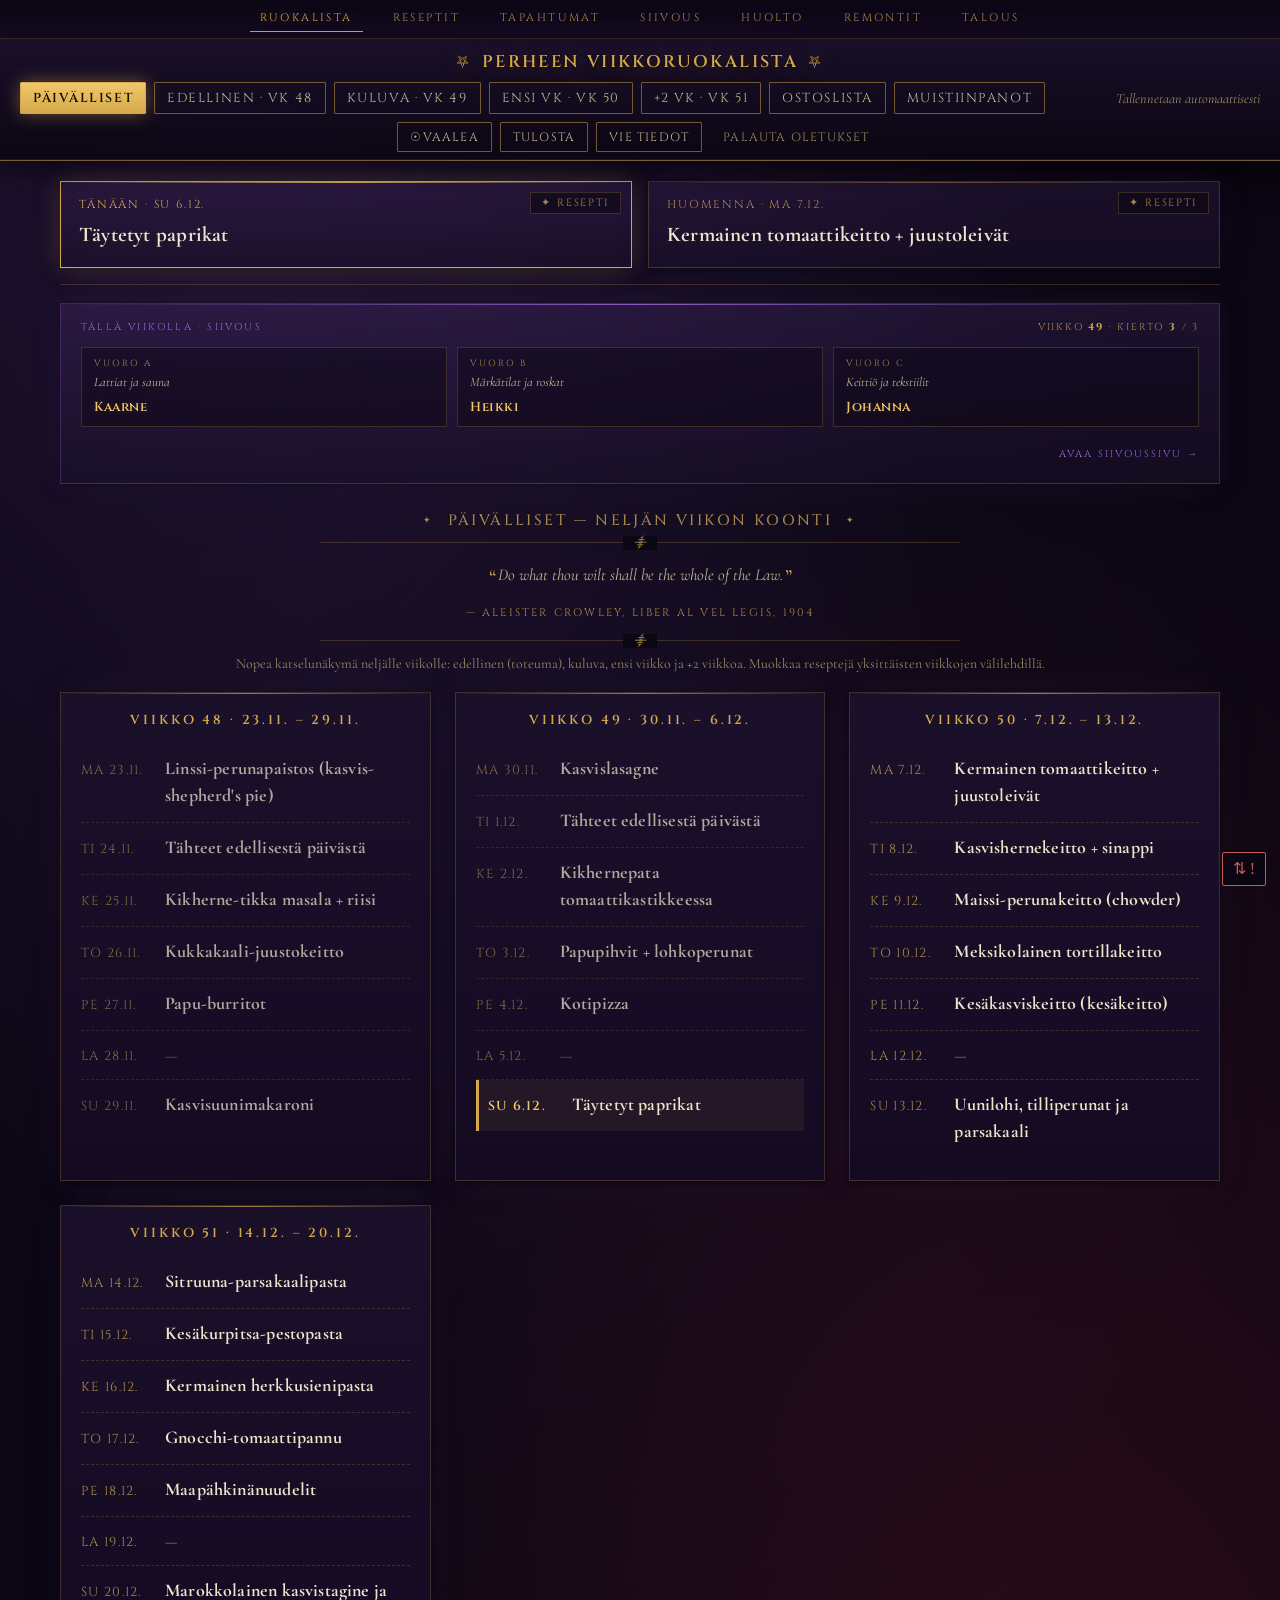
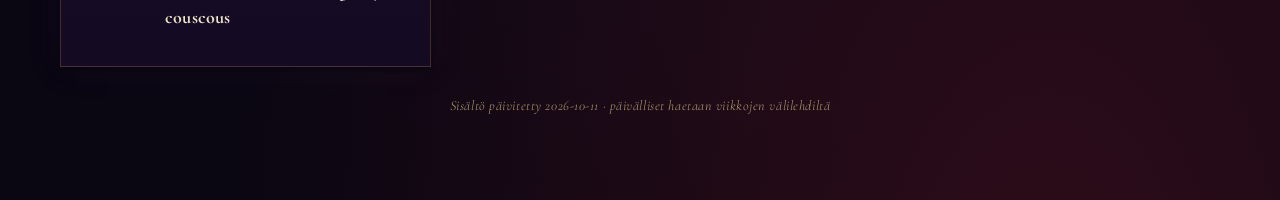
==== index.html @ 58e24988 "Auto-update: 2026-10-11 (tapahtumat, päiväkoti, vk3-ehdotukset)" ====
<!DOCTYPE html>
<html lang="fi">
<head>
<meta charset="UTF-8">
<meta name="viewport" content="width=device-width, initial-scale=1.0">
<meta name="julkaistu" content="2026-10-11">
<meta name="robots" content="noindex, nofollow">
<meta http-equiv="Cache-Control" content="no-cache, no-store, must-revalidate">
<meta http-equiv="Pragma" content="no-cache">
<meta http-equiv="Expires" content="0">
<title>Perheen viikkoruokalista</title>
<link rel="preconnect" href="https://fonts.googleapis.com">
<link rel="preconnect" href="https://fonts.gstatic.com" crossorigin>
<link href="https://fonts.googleapis.com/css2?family=Cinzel:wght@400;500;600;700&family=Cormorant+Garamond:ital,wght@0,400;0,500;0,600;1,400;1,500&display=swap" rel="stylesheet">
<script src="sync.js"></script>
<style>
  :root {
    --bg: #0a0612;
    --bg-2: #140a22;
    --surface: #1a102a;
    --surface-2: #22143a;
    --ink: #ede4cc;
    --ink-dim: #b8a885;
    --muted: #7a6a4a;
    --gold: #d4a94a;
    --gold-bright: #f0c76a;
    --gold-dim: #8a6f30;
    --blood: #8b1e2b;
    --blood-soft: rgba(139, 30, 43, 0.15);
    --purple: #4a2b6e;
    --purple-soft: rgba(74, 43, 110, 0.22);
    --border: rgba(212, 169, 74, 0.22);
    --border-strong: rgba(212, 169, 74, 0.5);
    --shadow: 0 2px 10px rgba(0,0,0,0.6), 0 0 30px rgba(74, 43, 110, 0.18);
    /* Body-taustan radiaaligradientit muuttujina jotta light-teema voi
       korvata ne sopivalla pergamentillaan ilman koko html/body -säännön
       päällekirjoitusta. */
    --bg-glow-1: rgba(74, 43, 110, 0.4);
    --bg-glow-2: rgba(139, 30, 43, 0.28);
    --bg-glow-3: rgba(26, 16, 42, 0.4);
    --nav-bg: linear-gradient(180deg, rgba(10,6,18,0.98), rgba(20,10,34,0.95));
  }
  /* ====== VAALEA TEEMA ("pergamentti") =====================
     Uskollinen nykyiselle tyylille — Cinzel/Cormorant, kultakirjaimet,
     burgundinpunainen, mutta paperilla lukijan silmää säästäen. */
  :root[data-theme="light"] {
    --bg: #efe4c4;
    --bg-2: #e3d6b2;
    --surface: #f5ebd0;
    --surface-2: #e8dcb8;
    --ink: #2a1f10;
    --ink-dim: #5a4625;
    --muted: #8a7855;
    --gold: #8d6b00;
    --gold-bright: #b8901c;
    --gold-dim: #c9b078;
    --blood: #6b1820;
    --blood-soft: rgba(107, 24, 32, 0.10);
    --purple: #4a2b6e;
    --purple-soft: rgba(74, 43, 110, 0.10);
    --border: rgba(141, 107, 0, 0.32);
    --border-strong: rgba(141, 107, 0, 0.55);
    --shadow: 0 2px 10px rgba(60, 40, 0, 0.12), 0 0 30px rgba(141, 107, 0, 0.06);
    --bg-glow-1: rgba(141, 107, 0, 0.10);
    --bg-glow-2: rgba(107, 24, 32, 0.07);
    --bg-glow-3: rgba(229, 220, 184, 0.50);
    --nav-bg: linear-gradient(180deg, rgba(253, 246, 220, 0.97), rgba(245, 235, 208, 0.95));
  }
  * { box-sizing: border-box; }
  html, body {
    margin: 0; padding: 0;
    background:
      radial-gradient(ellipse at 18% -10%, var(--bg-glow-1), transparent 55%),
      radial-gradient(ellipse at 82% 110%, var(--bg-glow-2), transparent 55%),
      radial-gradient(ellipse at 50% 50%, var(--bg-glow-3), transparent 70%),
      var(--bg);
    color: var(--ink);
    font-family: 'Cormorant Garamond', 'Garamond', 'Palatino Linotype', Palatino, Georgia, serif;
    font-size: 17px;
    line-height: 1.5;
    min-height: 100vh;
  }

  /* ========== Site-nav (sivujen välinen) ========== */
  
  
  
  
  

  header {
    background: linear-gradient(180deg, rgba(26,16,42,0.97), rgba(10,6,18,0.93));
    border-bottom: 1px solid var(--border-strong);
    padding: 24px 28px 20px;
    position: sticky; top: 42px; z-index: 10;
    box-shadow: 0 10px 28px rgba(0,0,0,0.55), inset 0 -1px 0 rgba(212,169,74,0.1);
  }
  header h1 {
    margin: 0 0 18px 0;
    font-family: 'Cinzel', 'Trajan Pro', Georgia, serif;
    font-size: 26px;
    font-weight: 600;
    letter-spacing: 0.18em;
    text-transform: uppercase;
    text-align: center;
    color: var(--gold);
    text-shadow: 0 0 22px rgba(212, 169, 74, 0.35), 0 0 2px rgba(0,0,0,0.6);
  }
  header h1 .sigil {
    color: var(--gold-dim);
    margin: 0 18px;
    font-size: 22px;
    display: inline-block;
    vertical-align: middle;
    font-weight: normal;
    animation: sigilPulse 4.5s ease-in-out infinite;
  }
  header h1 .sigil:last-child { animation-delay: 2.2s; }
  @keyframes sigilPulse{
    0%, 100% { text-shadow: 0 0 6px rgba(212, 169, 74, 0.25); color: var(--gold-dim); }
    50% { text-shadow: 0 0 22px rgba(212, 169, 74, 0.75), 0 0 4px rgba(240, 199, 106, 0.5); color: var(--gold); }
  }
  header::after {
    content: "✦ · ⸎ · ✦";
    display: block;
    text-align: center;
    color: var(--gold-dim);
    letter-spacing: 0.8em;
    font-size: 9px;
    margin-top: 12px;
    padding-top: 10px;
    border-top: 1px solid var(--border);
    opacity: 0.55;
  }
  .controls {
    display: flex; flex-wrap: wrap; gap: 8px;
    align-items: center; justify-content: center;
  }
  .controls .spacer { flex: 1; }
  .tab, .btn {
    appearance: none;
    border: 1px solid var(--border-strong);
    background: transparent;
    color: var(--ink-dim);
    padding: 9px 20px;
    border-radius: 1px;
    font-family: 'Cinzel', Georgia, serif;
    font-size: 11px;
    letter-spacing: 0.22em;
    text-transform: uppercase;
    cursor: pointer;
    transition: color 0.2s, border-color 0.2s, background 0.2s, box-shadow 0.2s;
  }
  .tab:hover, .btn:hover {
    color: var(--gold-bright);
    border-color: var(--gold);
    box-shadow: 0 0 14px rgba(212, 169, 74, 0.35);
  }
  .tab.active {
    background: linear-gradient(180deg, var(--gold-bright), var(--gold));
    color: #1a0f00;
    border-color: var(--gold);
    font-weight: 600;
    box-shadow: 0 0 18px rgba(212, 169, 74, 0.45);
  }
  .btn.ghost { border-color: transparent; color: var(--muted); }
  .btn.ghost:hover {
    color: #c78a90;
    border-color: var(--blood);
    box-shadow: 0 0 10px rgba(139, 30, 43, 0.4);
  }

  main { padding: 32px 28px 80px; max-width: 1200px; margin: 0 auto; }

  /* ========== Tänään / Huomenna -lohko ========== */
  .today-block {
    display: grid;
    grid-template-columns: 1fr 1fr;
    gap: 16px;
    margin: 0 0 26px;
    padding-bottom: 22px;
    border-bottom: 1px solid var(--border);
  }
  .today-entry {
    position: relative;
    background: linear-gradient(180deg, rgba(74,43,110,0.28), rgba(26,16,42,0.55));
    border: 1px solid var(--border);
    padding: 14px 18px 16px 18px;
    box-shadow: var(--shadow);
  }
  .today-entry::before {
    content: "";
    position: absolute; top: 0; left: 0; right: 0;
    height: 1px;
    background: linear-gradient(90deg, transparent, var(--gold-dim), transparent);
    opacity: 0.6;
  }
  .today-entry.now {
    border-color: var(--gold);
    box-shadow: 0 0 22px rgba(212,169,74,0.22), var(--shadow);
  }
  .today-entry.now::before {
    background: linear-gradient(90deg, transparent, var(--gold-bright), transparent);
    opacity: 0.9;
  }
  .today-entry .label {
    display: block;
    font-family: 'Cinzel', Georgia, serif;
    font-size: 10px;
    letter-spacing: 0.22em;
    text-transform: uppercase;
    color: var(--gold-dim);
    margin-bottom: 6px;
  }
  .today-entry.now .label { color: var(--gold); }
  .today-entry .dish {
    display: block;
    font-size: 19px;
    color: var(--ink);
    font-weight: 500;
    letter-spacing: 0.01em;
  }
  .today-entry .detail {
    display: block;
    font-size: 13.5px;
    color: var(--ink-dim);
    font-style: italic;
    line-height: 1.4;
    margin-top: 3px;
  }
  .today-entry .recipe-btn-top {
    position: absolute;
    top: 10px; right: 10px;
    background: rgba(10, 6, 18, 0.55);
    border: 1px solid var(--border);
    color: var(--gold-dim);
    padding: 1px 8px 2px;
    font-family: 'Cinzel', Georgia, serif;
    font-size: 9px;
    letter-spacing: 0.18em;
    text-transform: uppercase;
    cursor: pointer;
    transition: color 0.2s, border-color 0.2s, box-shadow 0.2s, background 0.2s;
  }
  .today-entry .recipe-btn-top:hover {
    color: var(--gold-bright);
    border-color: var(--gold);
    background: rgba(26, 16, 42, 0.95);
    box-shadow: 0 0 10px rgba(212, 169, 74, 0.4);
  }
  .today-entry.skipped .dish strong { text-decoration: line-through; color: var(--muted); font-style: italic; }
  .today-entry.empty .dish { color: var(--muted); font-style: italic; font-size: 15px; }
  section { display: none; }
  section.active { display: block; }
  section h2 {
    margin: 0 0 10px 0;
    font-family: 'Cinzel', Georgia, serif;
    font-size: 13px;
    letter-spacing: 0.22em;
    text-transform: uppercase;
    color: var(--gold-dim);
    font-weight: 500;
    text-align: center;
  }
  section h2::before, section h2::after {
    content: "✦";
    color: var(--gold-dim);
    margin: 0 14px;
    font-size: 9px;
    vertical-align: middle;
  }
  .status {
    font-family: 'Cormorant Garamond', serif;
    font-style: italic;
    font-size: 13px; color: var(--muted);
    margin-left: auto;
    min-width: 160px; text-align: right;
  }

  table.schedule {
    width: 100%;
    border-collapse: separate;
    border-spacing: 0;
    background: linear-gradient(180deg, var(--surface), var(--bg-2));
    border: 1px solid var(--border-strong);
    border-radius: 0;
    overflow: hidden;
    box-shadow: var(--shadow), inset 0 0 0 1px rgba(212, 169, 74, 0.06);
    margin-top: 0;
  }
  table.schedule th, table.schedule td {
    padding: 14px 16px;
    vertical-align: top;
    border-bottom: 1px solid var(--border);
    border-right: 1px solid var(--border);
    font-size: 14px;
  }
  table.schedule thead th {
    background: linear-gradient(180deg, rgba(74,43,110,0.45), rgba(34,20,58,0.35));
    text-align: center;
    font-family: 'Cinzel', Georgia, serif;
    font-weight: 600;
    color: var(--gold);
    font-size: 11px;
    letter-spacing: 0.2em;
    text-transform: uppercase;
    padding: 18px 12px;
  }
  table.schedule thead th .glyph {
    display: block;
    font-size: 20px;
    margin-bottom: 6px;
    color: var(--gold-bright);
    font-weight: normal;
    text-shadow: 0 0 10px rgba(212, 169, 74, 0.4);
  }
  table.schedule thead th .date {
    display: block;
    margin-top: 4px;
    font-family: 'Cormorant Garamond', Georgia, serif;
    font-size: 12px;
    letter-spacing: 0.05em;
    color: var(--gold-dim);
    font-weight: 400;
    font-style: italic;
    text-transform: none;
  }
  table.schedule tbody th {
    width: 150px;
    background: rgba(0,0,0,0.3);
    text-align: center;
    font-family: 'Cinzel', Georgia, serif;
    font-weight: 500;
    color: var(--gold-dim);
    font-size: 10px;
    letter-spacing: 0.22em;
    text-transform: uppercase;
  }
  table.schedule tbody th .glyph {
    display: block;
    font-size: 22px;
    margin-bottom: 6px;
    color: var(--gold);
    text-shadow: 0 0 12px rgba(212, 169, 74, 0.35);
  }
  table.schedule tr:last-child th,
  table.schedule tr:last-child td { border-bottom: none; }
  table.schedule th:last-child,
  table.schedule td:last-child { border-right: none; }

  tr.lunch td { background: rgba(212, 169, 74, 0.03); }
  tr.dinner td { background: var(--blood-soft); }
  tr.snack td { background: rgba(212, 169, 74, 0.06); }
  tr.evening td { background: var(--purple-soft); }

  /* ========== Today / past / skip -merkinnät ========== */
  table.schedule thead th.is-today {
    background: linear-gradient(180deg, rgba(212,169,74,0.32), rgba(212,169,74,0.10));
    box-shadow: inset 0 -2px 0 var(--gold);
  }
  table.schedule thead th.is-today .date {
    color: var(--gold-bright);
    font-weight: 600;
    font-style: normal;
  }
  table.schedule thead th.is-today .glyph { text-shadow: 0 0 16px rgba(212,169,74,0.7); }
  table.schedule tbody td.is-today {
    background: rgba(212, 169, 74, 0.10);
    box-shadow: inset 0 0 0 1px rgba(212, 169, 74, 0.42);
  }
  table.schedule tbody tr.dinner td.is-today { background: rgba(212, 169, 74, 0.17); }
  table.schedule thead th.is-past { opacity: 0.42; }
  table.schedule tbody td.is-past { opacity: 0.48; }
  table.schedule tbody td.is-past .cell strong { color: var(--gold-dim); }
  table.schedule tbody td.skipped .cell strong { text-decoration: line-through; color: var(--muted); font-style: italic; }
  table.schedule tbody td.skipped::before {
    content: attr(data-skip-label);
    position: absolute; top: 6px; left: 8px;
    font-family: 'Cinzel', Georgia, serif;
    font-size: 8px; letter-spacing: 0.18em; text-transform: uppercase;
    color: #d37280;
    background: rgba(10, 6, 18, 0.85);
    padding: 1px 7px 2px;
    border: 1px solid var(--blood);
    z-index: 2;
  }
  table.schedule tbody tr.dinner td,
  table.schedule tbody tr.snack td,
  table.schedule tbody tr.evening td { position: relative; }

  .cell {
    outline: none;
    min-height: 72px;
    border-radius: 1px;
    padding: 8px 10px;
    margin: -8px -10px;
    cursor: text;
    white-space: pre-wrap;
    color: var(--ink);
    font-family: 'Cormorant Garamond', Georgia, serif;
    font-size: 15px;
    transition: box-shadow 0.2s, background 0.2s;
  }
  .cell:hover { background: rgba(212, 169, 74, 0.04); }
  .cell:focus {
    background: rgba(0,0,0,0.35);
    box-shadow: 0 0 0 1px var(--gold), 0 0 14px rgba(212, 169, 74, 0.25);
  }
  .cell strong {
    display: block;
    font-family: 'Cinzel', Georgia, serif;
    font-size: 12px;
    letter-spacing: 0.1em;
    color: var(--gold-bright);
    font-weight: 600;
    margin-bottom: 5px;
    text-transform: uppercase;
    /* Reservoi tila oikeasta yläkulmasta absoluuttiselle .recipe-btn -napille,
       jotta otsikko ei jää sen alle myös pitkillä reseptien nimillä */
    padding-right: 78px;
  }
  .cell span.detail {
    font-size: 14px;
    color: var(--ink-dim);
    font-style: italic;
    line-height: 1.45;
  }

  /* Päivälliset-näkymä (koonti) */
  .dinner-weeks {
    display: grid;
    grid-template-columns: repeat(auto-fit, minmax(300px, 1fr));
    gap: 24px;
    margin-top: 18px;
  }
  .dinner-week {
    background: linear-gradient(180deg, var(--surface), var(--bg-2));
    border: 1px solid var(--border);
    padding: 18px 20px 22px;
    box-shadow: var(--shadow);
    position: relative;
  }
  .dinner-week::before {
    content: "";
    position: absolute;
    top: 0; left: 0; right: 0;
    height: 1px;
    background: linear-gradient(90deg, transparent, var(--gold), transparent);
    opacity: 0.7;
  }
  .dinner-week h3 {
    margin: 0 0 14px 0;
    font-family: 'Cinzel', Georgia, serif;
    font-size: 13px;
    color: var(--gold);
    text-transform: uppercase;
    letter-spacing: 0.22em;
    font-weight: 600;
    text-align: center;
  }
  .dinner-list { list-style: none; padding: 0; margin: 0; }
  .dinner-list li {
    display: grid;
    grid-template-columns: 74px 1fr;
    gap: 10px;
    padding: 11px 0;
    border-bottom: 1px dashed var(--border);
    align-items: baseline;
  }
  .dinner-list li:last-child { border-bottom: none; }
  .dinner-list .day {
    font-family: 'Cinzel', Georgia, serif;
    font-size: 12px;
    letter-spacing: 0.1em;
    color: var(--gold-dim);
    text-transform: uppercase;
    padding-top: 2px;
  }
  .dinner-list .dish strong {
    display: block;
    font-size: 17px;
    color: var(--ink);
    letter-spacing: 0.01em;
    margin-bottom: 2px;
  }
  .dinner-list .dish .detail {
    font-size: 13px;
    color: var(--ink-dim);
    font-style: italic;
    line-height: 1.4;
  }
  .dinner-list li.today { background: rgba(212, 169, 74, 0.08); border-left: 3px solid var(--gold); padding-left: 9px; }
  .dinner-list li.today .day { color: var(--gold-bright); font-weight: 600; }
  .dinner-list li.past { opacity: 0.5; }
  .dinner-list li.skipped .dish strong { text-decoration: line-through; color: var(--muted); }
  p.meta {
    text-align: center;
    color: var(--muted);
    font-size: 13px;
    font-style: italic;
    margin-top: 28px;
    letter-spacing: 0.04em;
  }

  /* Shopping list */
  .shopping-grid {
    display: grid;
    grid-template-columns: repeat(auto-fit, minmax(280px, 1fr));
    gap: 18px;
    margin-top: 20px;
  }
  .shop-card {
    background: linear-gradient(180deg, var(--surface), var(--bg-2));
    border: 1px solid var(--border);
    border-radius: 0;
    padding: 20px 22px;
    box-shadow: var(--shadow);
    position: relative;
  }
  .shop-card::before {
    content: "";
    position: absolute;
    top: 0; left: 0; right: 0;
    height: 1px;
    background: linear-gradient(90deg, transparent, var(--gold), transparent);
    opacity: 0.7;
  }
  .shop-card h3 {
    margin: 0 0 12px 0;
    font-family: 'Cinzel', Georgia, serif;
    font-size: 12px;
    color: var(--gold);
    text-transform: uppercase;
    letter-spacing: 0.2em;
    font-weight: 600;
    text-align: center;
  }
  .shop-list { list-style: none; padding: 0; margin: 0; }
  .shop-list li {
    padding: 8px 0;
    border-bottom: 1px dashed var(--border);
    display: flex; align-items: center; gap: 10px;
    font-size: 15px;
    color: var(--ink);
  }
  .shop-list li:last-child { border-bottom: none; }
  .shop-list input[type="checkbox"] {
    width: 15px; height: 15px; flex-shrink: 0;
    accent-color: var(--gold);
    cursor: pointer;
  }
  .shop-list .item {
    flex: 1;
    outline: none;
    padding: 2px 4px;
    border-radius: 1px;
  }
  .shop-list .item:focus { background: rgba(212, 169, 74, 0.08); }
  .shop-list li.checked .item {
    text-decoration: line-through;
    color: var(--muted);
    font-style: italic;
  }
  .shop-list li.shop-auto {
    border-left: 2px solid rgba(212, 169, 74, 0.42);
    padding-left: 8px;
    flex-wrap: wrap;
  }
  .shop-list li.shop-auto .item::before {
    content: "✦ ";
    color: var(--gold);
    font-weight: 600;
    letter-spacing: 0;
  }
  .shop-list li.shop-auto .source {
    flex-basis: 100%;
    margin: -2px 0 2px 33px;
    color: var(--gold-dim);
    font-family: 'Cormorant Garamond', Georgia, serif;
    font-size: 12px;
    font-style: italic;
    letter-spacing: 0.02em;
    line-height: 1.35;
    opacity: 0.85;
  }
  .shop-list li.shop-auto.checked .source {
    text-decoration: line-through;
    opacity: 0.55;
  }
  .shop-list .price-input {
    width: 50px;
    padding: 2px 4px;
    font-family: inherit;
    font-size: 12px;
    color: var(--ink-dim);
    background: rgba(10, 6, 18, 0.45);
    border: 1px solid var(--border);
    text-align: right;
    border-radius: 1px;
    flex-shrink: 0;
  }
  .shop-list .price-input::-webkit-outer-spin-button,
  .shop-list .price-input::-webkit-inner-spin-button {
    -webkit-appearance: none; margin: 0;
  }
  .shop-list .price-input { -moz-appearance: textfield; }
  .shop-list .price-input:focus {
    outline: none;
    border-color: var(--gold);
    color: var(--gold-bright);
    background: rgba(26, 16, 42, 0.7);
  }
  .shop-list li.checked .price-input {
    color: var(--muted);
    text-decoration: line-through;
  }
  .shop-list .price-unit {
    font-size: 11px;
    color: var(--muted);
    margin-left: -4px;
    flex-shrink: 0;
  }

  /* Kategorian hinta-arvio otsikossa */
  .shop-card h3 .cat-subtotal {
    display: inline-block;
    margin-left: 10px;
    font-size: 10px;
    color: var(--gold-dim);
    letter-spacing: 0.08em;
    text-transform: none;
    vertical-align: middle;
  }
  /* Kategorian opetus -valitsin */
  .shop-list .cat-select {
    width: 26px;
    max-width: 26px;
    padding: 2px 0;
    font-size: 13px;
    color: transparent;            /* collapsed: vain nuoli näkyy */
    background: rgba(10, 6, 18, 0.45);
    border: 1px solid var(--border);
    border-radius: 1px;
    flex-shrink: 0;
    cursor: pointer;
    appearance: auto;              /* natiivi pudotusnuoli kertoo toiminnon */
    text-align: center;
    text-align-last: center;
  }
  .shop-list .cat-select:hover, .shop-list .cat-select:focus {
    width: auto;
    max-width: 200px;
    color: var(--ink);
    border-color: var(--gold);
    outline: none;
  }
  .shop-list .cat-select option {
    background: #1a102a;
    color: #e8e0d0;
  }
  /* Inventaariomerkki: tuotetta on jo kaapissa/pakastimessa */
  .inv-badge {
    margin-left: 6px;
    font-size: 12px;
    cursor: help;
    opacity: 0.85;
  }
  /* Vakio-ostokset-kortti */
  .staples-card {
    border-style: dashed;
    opacity: 0.96;
  }
  .staples-hint {
    font-size: 11px;
    color: var(--muted);
    font-style: italic;
    margin: -4px 0 10px;
  }
  body.cashier-mode .staples-card { display: none; }

  /* ========== Budjetti-yhteenveto ========== */
  .budget-summary {
    background: linear-gradient(180deg, rgba(74,43,110,0.22), rgba(26,16,42,0.5));
    border: 1px solid var(--border-strong);
    padding: 14px 18px;
    margin-bottom: 18px;
    box-shadow: var(--shadow);
  }
  .budget-summary .totals {
    display: flex;
    flex-wrap: wrap;
    gap: 16px;
    align-items: baseline;
    font-family: 'Cinzel', Georgia, serif;
    font-size: 12px;
    letter-spacing: 0.18em;
    text-transform: uppercase;
    color: var(--gold-dim);
  }
  .budget-summary .total-amount {
    font-size: 18px;
    color: var(--gold-bright);
    letter-spacing: 0.05em;
    font-weight: 600;
    text-shadow: 0 0 12px rgba(212, 169, 74, 0.35);
  }
  .budget-summary .total-amount.over {
    color: #d37280;
    text-shadow: 0 0 12px rgba(139, 30, 43, 0.5);
  }
  .budget-summary .breakdown {
    font-size: 11px;
    color: var(--ink-dim);
    font-style: italic;
    letter-spacing: 0;
    text-transform: none;
    font-family: 'Cormorant Garamond', Georgia, serif;
  }
  .budget-summary .budget-input {
    width: 60px;
    padding: 2px 6px;
    font-family: inherit;
    font-size: 13px;
    color: var(--gold);
    background: rgba(10, 6, 18, 0.5);
    border: 1px solid var(--border);
    text-align: right;
    border-radius: 1px;
  }
  .budget-summary .budget-input:focus {
    outline: none;
    border-color: var(--gold);
    color: var(--gold-bright);
  }
  .budget-bar {
    margin-top: 12px;
    height: 8px;
    background: rgba(10, 6, 18, 0.6);
    border: 1px solid var(--border);
    overflow: hidden;
    position: relative;
  }
  .budget-bar .fill {
    height: 100%;
    background: linear-gradient(90deg, var(--gold-dim), var(--gold), var(--gold-bright));
    transition: width 0.3s ease;
  }
  .budget-bar .fill.over {
    background: linear-gradient(90deg, var(--gold), var(--blood));
  }
  .week-budget-grid {
    display: grid;
    grid-template-columns: repeat(auto-fit, minmax(200px, 1fr));
    gap: 14px;
    margin-top: 10px;
  }
  .week-budget-grid .week-budget {
    padding: 8px 12px;
    background: rgba(10, 6, 18, 0.35);
    border: 1px solid var(--border);
    font-family: 'Cinzel', Georgia, serif;
    font-size: 11px;
    letter-spacing: 0.16em;
    text-transform: uppercase;
    color: var(--gold-dim);
    display: flex;
    justify-content: space-between;
    align-items: baseline;
  }
  .week-budget .amount {
    font-family: 'Cormorant Garamond', Georgia, serif;
    font-size: 14px;
    color: var(--gold);
    letter-spacing: 0.02em;
    text-transform: none;
    font-weight: 500;
  }
  .week-budget .amount.over { color: #d37280; }

  /* ========== Kassakäyntimoodi ========== */
  /* Pelkistetty näkymä kassajonossa: vain rastittamattomat, isot rastinapit, ei muokkausnappeja. */
  body.cashier-mode header,
  body.cashier-mode .controls,
  body.cashier-mode #shopWeekTabs,
  body.cashier-mode .shop-actions,
  body.cashier-mode .today-block,
  body.cashier-mode #shopping > .epigraph,
  body.cashier-mode #shopping > .hint,
  body.cashier-mode #shopping > h2,
  body.cashier-mode .shop-card .add-row,
  body.cashier-mode .shop-list .price-input,
  body.cashier-mode .shop-list .price-unit,
  body.cashier-mode .shop-list .skaupat-link,
  body.cashier-mode .shop-list li button.btn.ghost,
  body.cashier-mode #budgetSummary {
    display: none !important;
  }
  /* Piilota rastitut rivit kassakäynnissä */
  body.cashier-mode .shop-list li.checked {
    display: none;
  }
  /* Piilota kaikki muut sectionit (Päivälliset, Viikko 1/2/3, Muistiinpanot) */
  body.cashier-mode main > section:not(#shopping) {
    display: none !important;
  }
  /* Piilota site-nav (taulupalkki sivujen välillä) */
  body.cashier-mode nav.site-nav {
    display: none !important;
  }
  /* Pidä #shopping aina näkyvissä cashier-modessa */
  body.cashier-mode #shopping {
    display: block !important;
  }
  body.cashier-mode {
    background: var(--bg);
    padding-top: 0;
  }
  body.cashier-mode main {
    padding: 12px 14px 80px;
    max-width: 100%;
  }
  body.cashier-mode .cashier-header {
    display: flex !important;
    justify-content: space-between;
    align-items: center;
    background: linear-gradient(180deg, rgba(74,43,110,0.5), rgba(26,16,42,0.85));
    border-bottom: 2px solid var(--gold);
    padding: 14px 18px;
    margin: -12px -14px 16px;
    position: sticky;
    top: 0;
    z-index: 10;
    box-shadow: 0 4px 16px rgba(0,0,0,0.5);
  }
  .cashier-header { display: none; }
  .cashier-header .title {
    font-family: 'Cinzel', Georgia, serif;
    font-size: 14px;
    letter-spacing: 0.18em;
    text-transform: uppercase;
    color: var(--gold);
  }
  .cashier-header .remaining {
    font-family: 'Cormorant Garamond', Georgia, serif;
    font-size: 22px;
    color: var(--gold-bright);
    font-weight: 600;
    margin-left: 8px;
  }
  .cashier-header .exit-btn {
    background: rgba(139,30,43,0.25);
    border: 1px solid var(--blood);
    color: var(--ink);
    padding: 8px 14px;
    font-family: 'Cinzel', Georgia, serif;
    font-size: 11px;
    letter-spacing: 0.18em;
    text-transform: uppercase;
    cursor: pointer;
    border-radius: 1px;
  }
  body.cashier-mode .shopping-grid {
    grid-template-columns: 1fr !important;
    gap: 16px;
  }
  body.cashier-mode .shop-card {
    padding: 14px 12px;
  }
  body.cashier-mode .shop-card h3 {
    font-size: 13px;
  }
  body.cashier-mode .shop-list li {
    padding: 14px 8px;
    border-bottom: 1px solid var(--border);
    gap: 14px;
    font-size: 19px;
  }
  body.cashier-mode .shop-list .item {
    font-size: 19px;
    line-height: 1.3;
  }
  body.cashier-mode .shop-list input[type="checkbox"] {
    width: 28px;
    height: 28px;
    cursor: pointer;
    accent-color: var(--gold);
    flex-shrink: 0;
  }
  body.cashier-mode .shop-list li.shop-auto .item::before {
    content: ""; /* piilota ✦ kassakäynnissä */
  }
  body.cashier-mode .shop-list li.shop-auto .source {
    display: none;
  }
  /* Tyhjä kortti-osio: piilota kun mitään ei näytettävää */
  body.cashier-mode .shop-card:has(.shop-list li:not([style*="display: none"]):not([style*="display:none"])) {
    /* selaimet jotka ei tue :has() jättävät kortin näkyviin, ei haittaa */
  }

  .shop-list .skaupat-link {
    display: inline-flex;
    align-items: center;
    justify-content: center;
    min-width: 22px;
    padding: 2px 7px;
    font-family: 'Cinzel', Georgia, serif;
    font-size: 10px;
    letter-spacing: 0.1em;
    text-decoration: none;
    color: var(--gold-dim);
    background: rgba(10, 6, 18, 0.35);
    border: 1px solid var(--border);
    border-radius: 1px;
    cursor: pointer;
    flex-shrink: 0;
    transition: color 0.2s, border-color 0.2s, box-shadow 0.2s, background 0.2s;
  }
  .shop-list .skaupat-link:hover,
  .shop-list .skaupat-link:focus-visible {
    color: var(--gold-bright);
    border-color: var(--gold);
    background: rgba(212, 169, 74, 0.12);
    box-shadow: 0 0 6px rgba(212, 169, 74, 0.32);
    outline: none;
  }
  .shop-actions {
    display: flex; gap: 12px; align-items: center;
    justify-content: center;
    flex-wrap: wrap;
    margin: 0 0 12px 0;
  }
  .shop-actions-hint {
    color: var(--muted);
    font-size: 12px;
    font-style: italic;
    max-width: 440px;
  }
  .add-row { display: flex; gap: 6px; margin-top: 12px; }
  .add-row input {
    flex: 1; padding: 7px 10px; font-size: 14px;
    background: rgba(0,0,0,0.35);
    color: var(--ink);
    border: 1px solid var(--border-strong);
    border-radius: 1px;
    font-family: 'Cormorant Garamond', Georgia, serif;
  }
  .add-row input::placeholder { color: var(--muted); font-style: italic; }
  .add-row input:focus {
    outline: none; border-color: var(--gold);
    box-shadow: 0 0 10px rgba(212, 169, 74, 0.25);
  }
  .add-row button {
    padding: 7px 14px;
    font-family: 'Cinzel', Georgia, serif;
    font-size: 10px; letter-spacing: 0.18em;
    text-transform: uppercase;
    border: 1px solid var(--gold);
    background: transparent; color: var(--gold);
    border-radius: 1px; cursor: pointer;
    transition: all 0.2s;
  }
  .add-row button:hover { background: var(--gold); color: var(--bg); }

  .hint {
    font-size: 13px; color: var(--muted);
    font-style: italic;
    margin: 8px 0 18px 0;
    text-align: center;
  }

  .subtabs {
    display: flex; gap: 4px; margin: 16px auto 18px;
    background: rgba(0,0,0,0.4);
    padding: 4px;
    border: 1px solid var(--border);
    border-radius: 1px;
    width: fit-content;
  }
  .subtab {
    appearance: none; border: none; background: transparent;
    padding: 7px 16px;
    font-family: 'Cinzel', Georgia, serif;
    font-size: 10px;
    letter-spacing: 0.22em;
    text-transform: uppercase;
    border-radius: 1px;
    cursor: pointer;
    color: var(--muted);
    transition: all 0.2s;
  }
  .subtab:hover { color: var(--gold-bright); }
  .subtab.active {
    background: linear-gradient(180deg, var(--gold-bright), var(--gold));
    color: #1a0f00;
    font-weight: 600;
  }
  .week-header {
    font-family: 'Cinzel', Georgia, serif;
    font-size: 10px; color: var(--gold-dim);
    text-transform: uppercase; letter-spacing: 0.22em;
    font-weight: 500; margin: 0 0 8px 0;
    text-align: center;
  }

  .epigraph {
    text-align: center;
    font-family: 'Cormorant Garamond', Georgia, serif;
    font-style: italic;
    font-size: 16.5px;
    color: var(--ink-dim);
    max-width: 640px;
    margin: 10px auto 26px;
    line-height: 1.65;
    padding: 16px 28px 18px;
    position: relative;
    border-top: 1px solid var(--border);
    border-bottom: 1px solid var(--border);
  }
  .epigraph::before, .epigraph::after {
    content: "⸎";
    position: absolute;
    color: var(--gold-dim);
    font-size: 14px;
    background: var(--bg);
    padding: 0 10px;
    line-height: 1;
  }
  .epigraph::before {
    top: -7px; left: 50%; transform: translateX(-50%);
  }
  .epigraph::after {
    bottom: -8px; left: 50%; transform: translateX(-50%);
  }
  .epigraph .text::before {
    content: "“";
    color: var(--gold);
    font-size: 22px;
    font-style: normal;
    margin-right: 2px;
    vertical-align: -4px;
  }
  .epigraph .text::after {
    content: "”";
    color: var(--gold);
    font-size: 22px;
    font-style: normal;
    margin-left: 2px;
    vertical-align: -4px;
  }
  .epigraph .attribution {
    display: block;
    margin-top: 8px;
    font-size: 10px;
    color: var(--gold-dim);
    font-style: normal;
    letter-spacing: 0.2em;
    font-family: 'Cinzel', Georgia, serif;
    text-transform: uppercase;
  }
  .epigraph .attribution::before { content: "— "; }

  .notes-wrap {
    background:
      repeating-linear-gradient(
        transparent, transparent 31px,
        rgba(138, 111, 48, 0.18) 31px, rgba(138, 111, 48, 0.18) 32px
      ),
      linear-gradient(180deg, #f3e7c4, #e8d7a6);
    border: 1px solid #8a6f30;
    border-radius: 0;
    padding: 30px 34px 24px;
    box-shadow:
      var(--shadow),
      inset 0 0 60px rgba(139, 111, 48, 0.22),
      inset 0 0 0 4px rgba(212, 169, 74, 0.2);
    max-width: 820px;
    margin: 20px auto 0;
    position: relative;
  }
  .notes-wrap::before {
    content: "☥";
    position: absolute; top: 6px; left: 50%;
    transform: translateX(-50%);
    color: #6d4a1a; font-size: 18px;
  }
  .notes-wrap textarea {
    width: 100%;
    min-height: 380px;
    border: none;
    background: transparent;
    padding: 12px 0 0;
    font-family: 'Cormorant Garamond', Georgia, serif;
    font-size: 17px;
    line-height: 2;
    color: #2d1a08;
    resize: vertical;
    outline: none;
  }
  .notes-wrap textarea::placeholder {
    color: #7a5820;
    font-style: italic;
  }

  @media (max-width: 1024px){
    header { padding: 14px 16px 12px; }
    header h1 {
      font-size: 17px;
      letter-spacing: 0.1em;
      margin-bottom: 12px;
    }
    header h1 .sigil { margin: 0 8px; font-size: 13px; }
    header::after { letter-spacing: 0.4em; font-size: 8px; margin-top: 8px; padding-top: 7px; }
    .controls { gap: 6px; }
    .tab, .btn {
      padding: 7px 11px;
      font-size: 10px;
      letter-spacing: 0.14em;
    }
    .status { display: none; }
    main { padding: 20px 14px 60px; }
    section h2 { font-size: 12px; }
    section h2::before, section h2::after { margin: 0 8px; }

    /* Stack schedule into meal-type cards with day labels */
    table.schedule {
      display: block;
      background: transparent;
      border: none;
      box-shadow: none;
      margin-top: 10px;
    }
    table.schedule thead { display: none; }
    table.schedule tbody { display: block; }
    table.schedule tr {
      display: block;
      margin-bottom: 16px;
      background: linear-gradient(180deg, var(--surface), var(--bg-2));
      border: 1px solid var(--border-strong);
      box-shadow: var(--shadow);
      position: relative;
    }
    table.schedule tr::before {
      content: "";
      position: absolute; top: 0; left: 0; right: 0;
      height: 1px;
      background: linear-gradient(90deg, transparent, var(--gold), transparent);
      opacity: 0.6;
    }
    table.schedule th, table.schedule td {
      display: block;
      border: none;
      border-bottom: 1px solid var(--border);
      width: auto;
      padding: 12px 16px;
    }
    table.schedule tbody th {
      width: auto;
      background: transparent;
      text-align: center;
      padding: 14px 12px 10px;
      font-size: 11px;
    }
    table.schedule tbody th .glyph {
      display: inline-block;
      font-size: 18px;
      margin: 0 8px 0 0;
      vertical-align: middle;
    }
    table.schedule tbody td {
      position: relative;
      padding: 12px 16px 14px 120px;
      min-height: 64px;
    }
    table.schedule tbody td::before {
      position: absolute;
      left: 14px; top: 14px;
      width: 100px;
      font-family: 'Cinzel', Georgia, serif;
      font-size: 10px;
      letter-spacing: 0.16em;
      text-transform: uppercase;
      color: var(--gold-dim);
    }
    table.schedule tbody tr td::before { content: attr(data-day-label); }
    table.schedule tbody tr td:last-child { border-bottom: none; }
    .cell { min-height: auto; margin: 0; padding: 2px 0; }
    .cell strong { font-size: 12px; }
    .cell span.detail { font-size: 14px; }

    .shopping-grid { gap: 14px; grid-template-columns: 1fr; }
    .shop-card { padding: 18px 16px; }
    .notes-wrap { padding: 24px 20px 20px; }
    .notes-wrap textarea { font-size: 16px; line-height: 1.9; }
    .subtabs { width: 100%; justify-content: center; }
    .subtab { padding: 7px 12px; font-size: 9px; }

    /* Tänään/Huomenna-lohko yhteen sarakkeeseen */
    .today-block { grid-template-columns: 1fr; gap: 10px; margin-bottom: 18px; padding-bottom: 16px; }
    .today-entry { padding: 12px 90px 14px 14px; }  /* oikeaan reunaan tilaa resepti-napille */
    .today-entry .dish { font-size: 17px; }
    .today-entry .detail { font-size: 12.5px; }
    .today-entry .recipe-btn-top { top: 8px; right: 8px; font-size: 8.5px; padding: 2px 7px; }
  }

  /* Mobiili-spesifiset säännöt: piilota pöytä ja näytä päiväkortit. Tämä lohko
     SAA olla erillään 1024-lohkosta, jotta tablet-koossa (721–1024) taulukko
     näkyy stack-näkymänä eikä piilotu. */
  @media (max-width: 720px){
    /* Piilota pöytä, näytä päiväkortit */
    table.schedule { display: none; }
    .day-cards { display: block; }
    .day-card {
      background: linear-gradient(180deg, var(--surface), var(--bg-2));
      border: 1px solid var(--border-strong);
      margin-bottom: 14px;
      padding: 12px 14px 10px;
      box-shadow: var(--shadow);
      position: relative;
    }
    .day-card::before {
      content: "";
      position: absolute; top: 0; left: 0; right: 0;
      height: 1px;
      background: linear-gradient(90deg, transparent, var(--gold), transparent);
      opacity: 0.55;
    }
    .day-card.is-today { border-color: var(--gold); box-shadow: 0 0 18px rgba(212,169,74,0.22), var(--shadow); }
    .day-card.is-today::before { opacity: 0.9; background: linear-gradient(90deg, transparent, var(--gold-bright), transparent); }
    .day-card.is-past { opacity: 0.55; }
    .day-card .hdr {
      display: flex; align-items: center; gap: 10px;
      padding-bottom: 8px;
      margin-bottom: 6px;
      border-bottom: 1px solid var(--border);
      font-family: 'Cinzel', Georgia, serif;
      font-size: 12px; letter-spacing: 0.2em;
      text-transform: uppercase;
      color: var(--gold-dim);
    }
    .day-card.is-today .hdr { color: var(--gold-bright); }
    .day-card .hdr .glyph { font-size: 17px; color: var(--gold); }
    .day-card .hdr .date {
      font-family: 'Cormorant Garamond', Georgia, serif;
      font-size: 12px;
      font-style: italic;
      color: var(--ink-dim);
      text-transform: none;
      letter-spacing: 0.05em;
      margin-left: auto;
      font-weight: 400;
    }
    .day-card .daycare-box {
      margin: 2px 0 6px;
      padding: 6px 8px 7px;
      border-left: 2px solid var(--gold-dim);
      background: rgba(212,169,74,0.06);
      border-radius: 3px;
      font-size: 12px;
      line-height: 1.35;
    }
    .day-card .daycare-box .dc-title {
      font-family: 'Cinzel', Georgia, serif;
      font-size: 9px; letter-spacing: 0.18em;
      color: var(--gold-dim); text-transform: uppercase;
      margin-bottom: 3px;
    }
    .day-card .daycare-box .dc-row { display: flex; gap: 6px; align-items: baseline; }
    .day-card .daycare-box .dc-label {
      flex: 0 0 auto; font-size: 10px; color: var(--gold-dim);
      text-transform: uppercase; letter-spacing: 0.08em;
      min-width: 50px;
    }
    .day-card .daycare-box .dc-text { color: var(--ink); }
    .day-card .meal {
      padding: 10px 0 9px;
      border-bottom: 1px dashed var(--border);
      position: relative;
    }
    .day-card .meal:last-child { border-bottom: none; }
    .day-card .meal .type {
      display: block;
      font-family: 'Cinzel', Georgia, serif;
      font-size: 9px; letter-spacing: 0.16em;
      color: var(--gold-dim); text-transform: uppercase;
      margin-bottom: 4px;
    }
    .day-card .meal .content {
      font-size: 14px; color: var(--ink);
      min-height: 22px;
    }
    .day-card .meal.dinner .content { padding-right: 76px; }  /* tilaa resepti/poikkeus-napille */
    .day-card .meal .content strong {
      display: block;
      color: var(--gold-bright);
      font-family: 'Cinzel', Georgia, serif;
      font-size: 12.5px;
      letter-spacing: 0.06em;
      margin-bottom: 2px;
    }
    .day-card .meal .content .detail {
      font-size: 13px;
      color: var(--ink-dim);
      font-style: italic;
      line-height: 1.4;
    }
    .day-card .meal.skipped .content strong { text-decoration: line-through; color: var(--muted); font-style: italic; }
    .day-card .meal .skip-tag {
      font-family: 'Cinzel', Georgia, serif;
      font-size: 8px;
      letter-spacing: 0.18em;
      text-transform: uppercase;
      color: #d37280;
      display: inline-block;
      padding: 2px 6px;
      border: 1px solid var(--blood);
      background: rgba(10,6,18,0.5);
      margin-top: 4px;
    }
    .day-card .meal .mobile-recipe-btn,
    .day-card .meal .mobile-skip-btn {
      appearance: none;
      background: transparent;
      border: 1px solid var(--border);
      color: var(--gold-dim);
      font-family: 'Cinzel', Georgia, serif;
      font-size: 9px; letter-spacing: 0.14em;
      text-transform: uppercase;
      padding: 3px 8px;
      cursor: pointer;
      white-space: nowrap;
    }
    .day-card .meal .mobile-skip-btn { padding: 3px 9px; font-size: 11px; letter-spacing: 0; }
    .day-card .meal .mobile-actions {
      position: absolute;
      top: 26px;  /* alle .type-labelin */
      right: 0;
      display: flex; flex-direction: column; gap: 4px;
      align-items: flex-end;
    }
  }

  /* ========== Recipe modal ========== */
  tr.dinner td { position: relative; }
  .recipe-btn {
    position: absolute;
    top: 6px; right: 6px;
    background: rgba(10, 6, 18, 0.55);
    border: 1px solid var(--border);
    color: var(--gold-dim);
    padding: 1px 8px 2px;
    font-family: 'Cinzel', Georgia, serif;
    font-size: 9px;
    letter-spacing: 0.18em;
    text-transform: uppercase;
    cursor: pointer;
    z-index: 2;
    transition: color 0.2s, border-color 0.2s, box-shadow 0.2s, background 0.2s;
  }
  .recipe-btn:hover, .recipe-btn:focus-visible {
    color: var(--gold-bright);
    border-color: var(--gold);
    background: rgba(26, 16, 42, 0.95);
    box-shadow: 0 0 10px rgba(212, 169, 74, 0.45);
    outline: none;
  }
  .recipe-btn .glyph {
    margin-right: 5px;
    font-size: 11px;
    color: var(--gold);
  }

  /* ========== Annoskoko-badge päivällisruuduissa ========== */
  .portion-badge {
    position: absolute;
    top: 6px; right: 6px;
    background: rgba(10, 6, 18, 0.55);
    border: 1px solid var(--border);
    color: var(--gold-dim);
    padding: 2px 6px 2px 7px;
    font-family: 'Cinzel', Georgia, serif;
    font-size: 10px;
    letter-spacing: 0.08em;
    line-height: 1.2;
    cursor: pointer;
    z-index: 2;
    display: inline-flex;
    align-items: center;
    gap: 4px;
    transition: color 0.2s, border-color 0.2s, box-shadow 0.2s, background 0.2s;
  }
  .portion-badge:hover, .portion-badge:focus-within {
    color: var(--gold-bright);
    border-color: var(--gold);
    box-shadow: 0 0 8px rgba(212, 169, 74, 0.35);
  }
  .portion-badge .glyph { font-size: 11px; line-height: 1; }
  .portion-badge input {
    width: 26px;
    background: transparent;
    border: none;
    outline: none;
    color: inherit;
    font-family: 'Cinzel', Georgia, serif;
    font-size: 11px;
    text-align: center;
    padding: 0;
    -moz-appearance: textfield;
  }
  .portion-badge input::-webkit-outer-spin-button,
  .portion-badge input::-webkit-inner-spin-button {
    -webkit-appearance: none;
    margin: 0;
  }
  .portion-badge.adjusted {
    color: var(--gold-bright);
    border-color: var(--gold);
    background: rgba(212, 169, 74, 0.14);
  }

  /* ========== Skip-menu (⋯) päivällisruuduissa ========== */
  .skip-btn {
    position: absolute;
    bottom: 6px; right: 6px;
    background: rgba(10, 6, 18, 0.55);
    border: 1px solid var(--border);
    color: var(--gold-dim);
    padding: 0 7px 2px;
    font-family: 'Cinzel', Georgia, serif;
    font-size: 13px;
    line-height: 1;
    letter-spacing: 0;
    cursor: pointer;
    z-index: 2;
    transition: color 0.2s, border-color 0.2s, box-shadow 0.2s;
  }
  .skip-btn:hover, .skip-btn:focus-visible {
    color: var(--gold-bright);
    border-color: var(--gold);
    box-shadow: 0 0 8px rgba(212, 169, 74, 0.35);
    outline: none;
  }
  .skip-popover {
    position: absolute;
    bottom: 32px; right: 6px;
    background: linear-gradient(180deg, var(--surface), var(--bg-2));
    border: 1px solid var(--border-strong);
    box-shadow: 0 8px 28px rgba(0,0,0,0.65);
    padding: 6px 0;
    z-index: 20;
    min-width: 160px;
    display: none;
  }
  .skip-popover.open { display: block; }
  .skip-popover button {
    display: block;
    width: 100%;
    appearance: none;
    background: transparent;
    border: none;
    color: var(--ink-dim);
    font-family: 'Cormorant Garamond', Georgia, serif;
    font-size: 14px;
    text-align: left;
    padding: 8px 14px;
    cursor: pointer;
    transition: background 0.15s, color 0.15s;
  }
  .skip-popover button:hover { background: rgba(212, 169, 74, 0.08); color: var(--gold-bright); }
  .skip-popover button.active { color: var(--gold); font-weight: 600; }
  .skip-popover .sep { height: 1px; background: var(--border); margin: 4px 0; }

  /* ========== Palautenapit reseptimodaalissa ========== */
  .feedback-row {
    margin-top: 20px;
    padding-top: 16px;
    border-top: 1px solid var(--border);
    text-align: center;
    font-family: 'Cinzel', Georgia, serif;
    font-size: 10px;
    letter-spacing: 0.2em;
    text-transform: uppercase;
    display: flex;
    align-items: center;
    justify-content: center;
    gap: 10px;
    flex-wrap: wrap;
  }
  .feedback-row .feedback-label { color: var(--gold-dim); }
  .fb-btn {
    appearance: none;
    background: transparent;
    border: 1px solid var(--border-strong);
    color: var(--ink-dim);
    padding: 5px 14px;
    font-family: inherit; font-size: inherit; letter-spacing: inherit;
    text-transform: inherit;
    cursor: pointer; transition: all .2s;
  }
  .fb-btn:hover { color: var(--gold-bright); border-color: var(--gold); }
  .fb-btn.active[data-arvio="hitti"] {
    background: linear-gradient(180deg, var(--gold-bright), var(--gold));
    color: #1a0f00; border-color: var(--gold);
    box-shadow: 0 0 12px rgba(212, 169, 74, 0.35);
  }
  .fb-btn.active[data-arvio="flop"] {
    background: var(--blood); color: var(--ink); border-color: var(--blood);
  }
  .fb-clear {
    margin-left: 6px;
    color: var(--muted);
    font-family: 'Cormorant Garamond', Georgia, serif;
    font-style: italic;
    font-size: 12px;
    text-transform: none;
    letter-spacing: 0.02em;
    background: transparent; border: none;
    cursor: pointer;
    padding: 4px 6px;
  }
  .fb-clear:hover { color: var(--ink-dim); }
  .fb-history {
    margin-top: 10px;
    font-family: 'Cormorant Garamond', Georgia, serif;
    font-style: italic;
    font-size: 13px;
    color: var(--muted);
    text-transform: none;
    letter-spacing: 0.01em;
  }
  .last-cooked {
    margin-top: 14px;
    padding: 6px 10px;
    border-left: 2px solid var(--gold-dim);
    background: rgba(212,169,74,0.05);
    font-family: 'Cormorant Garamond', Georgia, serif;
    font-size: 14px;
    color: var(--ink);
  }
  .last-cooked strong { color: var(--gold-bright); font-weight: 600; }
  .last-cooked.muted { color: var(--muted); font-style: italic; }

  /* ========== Mobiilin päiväkorttilistaus ========== */
  /* Piilotetaan desktop-näytöillä; mobiilissa @media max-width:720px näyttää ne */
  @media (min-width: 721px){
    .day-cards { display: none; }
  }

  /* ========== Desktopin luettavuus — kasvatettu fonttikoko ========== */
  @media (min-width: 721px){
    body { font-size: 18px; }
    main { padding: 36px 32px 96px; }
    table.schedule th, table.schedule td { padding: 16px 18px; font-size: 16px; }
    table.schedule thead th { font-size: 13px; padding: 20px 14px; }
    table.schedule thead th .glyph { font-size: 22px; }
    table.schedule thead th .date { font-size: 14px; }
    table.schedule tbody th { font-size: 12px; width: 170px; }
    table.schedule tbody th .glyph { font-size: 24px; }
    .cell { font-size: 17px; min-height: 84px; padding: 10px 12px; margin: -10px -12px; }
    .cell strong { font-size: 14px; margin-bottom: 7px; }
    .cell span.detail { font-size: 16px; line-height: 1.5; }
    .today-entry .label { font-size: 11px; }
    .today-entry .dish { font-size: 21px; }
    .today-entry .detail { font-size: 15px; }
    .today-entry .recipe-btn-top { font-size: 10px; padding: 3px 10px; }
    /* Reseptimodalin leipäteksti */
    .modal { font-size: 17px; }
    .modal ul.ingredients li { font-size: 15px; }
    /* Ostoslista ja päivällisten koonti */
    .dinner-list .dish strong { font-size: 15px; }
    .dinner-list .dish .detail { font-size: 14px; }
  }

  /* ========== Kompakti asettelu kannettaville (1025–1520 px) ==========
     Tyypillinen läppäri (1366/1440/1536 px, varsinkin Windowsin 125–150 %
     skaalauksella) putoaa tähän väliin: täysi 7 päivän taulukko näytetään,
     mutta ylätunniste ja taulukko tiivistetään, jotta sisällölle jää tilaa.
     Tämän lohkon on oltava "Desktopin luettavuus" -lohkon JÄLKEEN,
     jotta se yliajaa sen arvot tällä leveysvälillä. */
  @media (min-width: 1025px) and (max-width: 1520px){
    
    
    header { padding: 10px 20px 8px; top: 0; }
    header h1 { font-size: 17px; letter-spacing: 0.14em; margin-bottom: 8px; }
    header h1 .sigil { font-size: 14px; margin: 0 10px; }
    header::after { display: none; }
    .tab, .btn { padding: 6px 12px; font-size: 10px; letter-spacing: 0.16em; }
    .status { min-width: 0; font-size: 12px; }
    body { font-size: 17px; }
    main { padding: 20px 20px 70px; }
    table.schedule th, table.schedule td { padding: 10px 11px; font-size: 14px; }
    table.schedule thead th { font-size: 12px; padding: 12px 10px; }
    table.schedule thead th .glyph { font-size: 18px; }
    table.schedule tbody th { font-size: 11px; width: 120px; }
    table.schedule tbody th .glyph { font-size: 18px; }
    .cell { font-size: 15px; min-height: 64px; padding: 8px 10px; margin: -8px -10px; }
    .cell strong { font-size: 12.5px; margin-bottom: 5px; }
    .cell span.detail { font-size: 14px; }
    .today-block { margin-bottom: 18px; padding-bottom: 16px; }
    .today-entry .dish { font-size: 18px; }
  }

  /* Matalat näytöt: ylätunniste ei jää kiinni ruudun yläreunaan,
     jolloin vieritettäessä koko korkeus vapautuu sisällölle. */
  @media (max-height: 820px) and (min-width: 1025px){
    header { position: static; }
  }

  .modal-backdrop {
    position: fixed; inset: 0;
    background: rgba(4, 2, 10, 0.82);
    backdrop-filter: blur(3px);
    z-index: 100;
    display: none;
    align-items: flex-start;
    justify-content: center;
    overflow-y: auto;
    padding: 32px 16px;
    animation: fade 0.18s ease-out;
  }
  .modal-backdrop.open { display: flex; }
  @keyframes fade{ from { opacity: 0; } to { opacity: 1; } }

  .modal {
    background: linear-gradient(180deg, var(--surface), var(--bg-2));
    border: 1px solid var(--border-strong);
    box-shadow:
      0 10px 60px rgba(0,0,0,0.85),
      0 0 80px rgba(74, 43, 110, 0.35),
      inset 0 0 0 1px rgba(212, 169, 74, 0.08);
    max-width: 720px;
    width: 100%;
    padding: 28px 36px 32px;
    position: relative;
    color: var(--ink);
    font-family: 'Cormorant Garamond', Georgia, serif;
    font-size: 16px;
    line-height: 1.55;
    animation: rise 0.24s cubic-bezier(.2,.8,.2,1);
  }
  @keyframes rise{ from { transform: translateY(14px); opacity: 0; } to { transform: none; opacity: 1; } }
  .modal::before {
    content: "";
    position: absolute; top: 0; left: 0; right: 0;
    height: 1px;
    background: linear-gradient(90deg, transparent, var(--gold), transparent);
    opacity: 0.7;
  }
  .modal-close {
    position: absolute; top: 10px; right: 12px;
    background: transparent;
    border: 1px solid transparent;
    color: var(--gold-dim);
    font-size: 20px;
    line-height: 1;
    padding: 4px 10px;
    cursor: pointer;
    font-family: 'Cinzel', Georgia, serif;
  }
  .modal-close:hover { color: var(--gold-bright); border-color: var(--border); }

  .modal h2.title {
    font-family: 'Cinzel', Georgia, serif;
    font-size: 20px;
    font-weight: 600;
    color: var(--gold);
    text-transform: uppercase;
    letter-spacing: 0.16em;
    text-align: center;
    margin: 4px 0 4px;
    text-shadow: 0 0 20px rgba(212, 169, 74, 0.3);
  }
  .modal h2.title::before, .modal h2.title::after {
    content: "✦";
    color: var(--gold-dim);
    margin: 0 14px;
    font-size: 10px;
    vertical-align: middle;
  }
  .modal .meta {
    text-align: center;
    margin: 0 0 18px;
    font-family: 'Cinzel', Georgia, serif;
    font-size: 10px;
    letter-spacing: 0.22em;
    text-transform: uppercase;
    color: var(--gold-dim);
  }
  .modal .meta span { margin: 0 8px; }
  .modal .meta .sep { color: var(--muted); }
  .modal .tags {
    text-align: center;
    margin: 0 0 20px;
  }
  .modal .tag {
    display: inline-block;
    border: 1px solid var(--border);
    color: var(--ink-dim);
    font-family: 'Cormorant Garamond', Georgia, serif;
    font-size: 12px;
    font-style: italic;
    padding: 2px 10px;
    margin: 2px 3px;
    border-radius: 1px;
  }
  .modal h3 {
    font-family: 'Cinzel', Georgia, serif;
    font-size: 11px;
    color: var(--gold);
    text-transform: uppercase;
    letter-spacing: 0.22em;
    font-weight: 600;
    margin: 22px 0 10px;
    padding-bottom: 6px;
    border-bottom: 1px solid var(--border);
  }
  .modal h3::before { content: "✦ "; color: var(--gold-dim); font-size: 9px; }
  .modal ul.ingredients {
    list-style: none; padding: 0; margin: 0;
    display: grid;
    grid-template-columns: 1fr 1fr;
    gap: 6px 24px;
  }
  .modal ul.ingredients li {
    padding: 3px 0;
    border-bottom: 1px dashed var(--border);
    font-size: 15px;
  }
  .modal ul.ingredients li .qty {
    color: var(--gold-dim);
    font-family: 'Cinzel', Georgia, serif;
    font-size: 12px;
    letter-spacing: 0.05em;
    margin-right: 6px;
  }
  .modal ul.ingredients li .brand {
    display: block;
    font-style: italic;
    font-size: 12px;
    color: var(--muted);
    margin-left: 0;
  }
  .modal ol.steps {
    padding-left: 20px;
    margin: 8px 0 0;
  }
  .modal ol.steps li {
    padding: 6px 0 8px;
    margin-bottom: 4px;
    font-size: 16px;
    line-height: 1.55;
  }
  .modal .note {
    margin-top: 16px;
    padding: 12px 16px;
    background: var(--blood-soft);
    border-left: 2px solid var(--blood);
    font-style: italic;
    color: var(--ink-dim);
    font-size: 14px;
  }
  .modal .note::before {
    content: "⛧ ";
    color: var(--blood);
    font-style: normal;
    margin-right: 4px;
  }

  @media (max-width: 720px){
    .modal { padding: 22px 20px 26px; font-size: 15px; }
    .modal h2.title { font-size: 16px; letter-spacing: 0.1em; }
    .modal h2.title::before, .modal h2.title::after { margin: 0 8px; }
    .modal ul.ingredients { grid-template-columns: 1fr; gap: 0; }
    .modal-backdrop { padding: 14px 8px; }
    .recipe-btn { font-size: 9px; padding: 1px 7px; }
  }

  @media print{
    html, body { background: #fff !important; color: #111 !important; }
    header { position: static; border-bottom: 2px solid #000; box-shadow: none; background: #fff; }
    header h1 { color: #000; text-shadow: none; }
    .controls, .btn, .tab, .add-row, .hint, .subtabs, .status { display: none !important; }
    section { display: block !important; page-break-after: always; }
    section:last-child { page-break-after: auto; }
    table.schedule, .shop-card, .notes-wrap {
      background: #fff !important;
      color: #111 !important;
      box-shadow: none;
      border-color: #000;
    }
    .cell, .cell strong, .cell span.detail,
    .shop-list li, .shop-list .item,
    section h2, .shop-card h3,
    table.schedule thead th, table.schedule tbody th,
    table.schedule thead th .glyph, table.schedule tbody th .glyph { color: #111 !important; text-shadow: none !important; }
    tr.lunch td, tr.dinner td, tr.snack td, tr.evening td { background: #fafafa !important; }
    .notes-wrap textarea { color: #111 !important; }
  }

  /* ========== Siivous-widget etusivulla ========== */
  .cleaning-widget {
    background: linear-gradient(180deg, rgba(106,63,160,0.20), rgba(26,16,42,0.55));
    border: 1px solid rgba(106, 63, 160, 0.45);
    padding: 16px 20px 18px;
    margin: 0 0 26px;
    position: relative;
    box-shadow: 0 2px 10px rgba(0,0,0,0.5), 0 0 24px rgba(106, 63, 160, 0.18);
  }
  .cleaning-widget::before {
    content: "";
    position: absolute;
    top: 0; left: 0; right: 0;
    height: 1px;
    background: linear-gradient(90deg, transparent, #9866d6, transparent);
    opacity: 0.85;
  }
  .cleaning-widget .head {
    display: flex;
    justify-content: space-between;
    align-items: baseline;
    flex-wrap: wrap;
    gap: 8px;
    margin-bottom: 12px;
  }
  .cleaning-widget .head .label {
    font-family: 'Cinzel', Georgia, serif;
    font-size: 10px;
    letter-spacing: 0.22em;
    text-transform: uppercase;
    color: #9866d6;
  }
  .cleaning-widget .head .week-info {
    font-family: 'Cinzel', Georgia, serif;
    font-size: 10px;
    letter-spacing: 0.18em;
    text-transform: uppercase;
    color: var(--gold-dim);
  }
  .cleaning-widget .head .week-info strong { color: var(--gold); }
  .cleaning-widget .rows {
    display: grid;
    grid-template-columns: repeat(auto-fit, minmax(180px, 1fr));
    gap: 10px;
  }
  .cleaning-widget .row {
    background: rgba(10, 6, 18, 0.45);
    border: 1px solid var(--border);
    padding: 9px 12px;
    display: flex;
    flex-direction: column;
    gap: 3px;
  }
  .cleaning-widget .row .vuoro {
    font-family: 'Cinzel', Georgia, serif;
    font-size: 9px;
    letter-spacing: 0.22em;
    text-transform: uppercase;
    color: var(--gold-dim);
  }
  .cleaning-widget .row .task {
    font-family: 'Cormorant Garamond', Georgia, serif;
    font-size: 13px;
    font-style: italic;
    color: var(--ink-dim);
  }
  .cleaning-widget .row .who {
    font-family: 'Cinzel', Georgia, serif;
    font-size: 13px;
    font-weight: 600;
    letter-spacing: 0.04em;
    color: var(--gold-bright);
    text-shadow: 0 0 10px rgba(212, 169, 74, 0.25);
    margin-top: 2px;
  }
  .cleaning-widget .foot {
    margin-top: 12px;
    text-align: right;
  }
  .cleaning-widget .foot a {
    font-family: 'Cinzel', Georgia, serif;
    font-size: 10px;
    letter-spacing: 0.2em;
    text-transform: uppercase;
    color: #9866d6;
    text-decoration: none;
    border-bottom: 1px solid transparent;
    padding-bottom: 2px;
    transition: color 0.2s, border-color 0.2s;
  }
  .cleaning-widget .foot a:hover {
    color: #c8a4f0;
    border-bottom-color: #9866d6;
  }
  body.cashier-mode .cleaning-widget { display: none !important; }

  /* ============================================================
     LUETTAVUUSPARANNUKSET (10.6.2026)
     Tunnelma säilyy (fontit, värimaailma, ornamentit), mutta:
     suuremmat tekstikoot, paremmat kontrastit, kevyempi harvennus,
     vähemmän kursiivia pienissä koossa, väljempi ostoslistarivi.
     Tämä kerros ohittaa aiemmat säännöt (sama spesifisyys, myöhempi).
     ============================================================ */

  /* 1) Kontrasti: vaimeat sävyt kirkkaammiksi tummassa teemassa */
  :root {
    --muted: #9d8a63;
    --gold-dim: #a8894a;
    --ink-dim: #c6b794;
  }
  /* ...ja tummemmiksi vaaleassa teemassa (pergamentti) */
  :root[data-theme="light"] {
    --muted: #6b5a38;
    --gold-dim: #7d6428;
    --ink-dim: #4a3a1e;
  }

  /* 2) Navigaatio, välilehdet ja napit: isompi teksti, maltillinen harvennus */
  
  .tab { font-size: 13px; letter-spacing: 0.12em; }
  .subtab { font-size: 12px; letter-spacing: 0.1em; padding: 8px 13px; }
  .btn { font-size: 12px; letter-spacing: 0.1em; }
  .status { font-size: 14px; }
  section h2 { font-size: 15px; letter-spacing: 0.16em; }

  /* 3) Tämän päivän kortit */
  .today-entry .label { font-size: 11.5px; letter-spacing: 0.16em; }
  .today-entry .dish { font-size: 21px; }
  .today-entry .detail { font-size: 15px; font-style: normal; }
  .today-entry .recipe-btn-top { font-size: 10.5px; padding: 3px 10px; }

  /* 4) Viikkotaulukot ja päivälliskoonti */
  .dinner-list .day { font-size: 13px; }
  .dinner-list .dish strong { font-size: 18px; }
  .dinner-list .dish .detail { font-size: 15px; font-style: normal; }
  .cell strong { font-size: 16px; }
  .cell span.detail { font-size: 14px; }
  p.meta { font-size: 14px; }

  /* Menneet päivät: himmeämmin mutta yhä luettavasti */
  table.schedule thead th.is-past { opacity: 0.62; }
  table.schedule tbody td.is-past { opacity: 0.68; }
  .dinner-list li.past { opacity: 0.72; }
  .day-card.is-past { opacity: 0.72; }

  /* 5) Vihjeet ja aputekstit: isommiksi, pois kursiivista */
  .hint, .shop-actions-hint, .staples-hint { font-size: 14px; font-style: normal; }

  /* 6) Ostoslista: rivit gridiin, isompi teksti ja rastitusalue */
  .shop-card h3 { font-size: 14px; letter-spacing: 0.14em; }
  .shop-card h3 .cat-subtotal { font-size: 12px; }
  .shop-list li {
    display: grid;
    grid-template-columns: 22px minmax(0, 1fr) 54px 10px 18px auto 22px;
    gap: 2px 6px;
    align-items: center;
    font-size: 17px;
    padding: 9px 0;
  }
  .shop-list li > :only-child { grid-column: 1 / -1; }
  .shop-list li .source { grid-column: 2 / -1; font-size: 13px; font-style: normal; margin: 0; }
  .shop-list .item { line-height: 1.4; }
  .shop-list input[type="checkbox"] {
    width: 19px; height: 19px;
    accent-color: var(--gold);
  }
  .shop-list .price-input { width: 54px; font-size: 14px; padding: 3px 4px; }

  /* Vaalea teema: poista kovakoodatut tummat taustat kentistä */
  :root[data-theme="light"] .shop-list .price-input,
  :root[data-theme="light"] .shop-list .cat-select,
  :root[data-theme="light"] .skaupat-link,
  :root[data-theme="light"] .add-row input,
  :root[data-theme="light"] .today-entry .recipe-btn-top {
    background: rgba(255, 250, 235, 0.55);
  }
  :root[data-theme="light"] .shop-list .price-input:focus {
    background: rgba(255, 250, 235, 0.9);
    color: var(--gold);
  }
  .shop-list .price-unit { font-size: 12px; margin-left: -2px; }
  .shop-list .cat-select { font-size: 13px; }
  .shop-list .cat-select option { background: var(--surface); color: var(--ink); }
  .staples-card .shop-list li { grid-template-columns: minmax(0, 1fr) auto 28px; }
  .add-row input { font-size: 15px; }
  .add-row button { font-size: 12px; }
  .inv-badge { font-size: 14px; }

  /* 7) Budjettiyhteenveto */
  .budget-summary .breakdown { font-size: 14px; }
  .week-budget-grid .week-budget { font-size: 13px; }

  /* 8) Epigrafit: säilytetään, mutta tiiviimmin */
  .epigraph { margin-top: 8px; margin-bottom: 12px; }
  .epigraph .attribution { font-size: 11px; }

  /* 9) Reseptimodal */
  .modal { font-size: 17px; }
  .modal .meta { font-size: 11px; }

  /* 10) Kassakäyntimoodi: kauppaolosuhteet — vielä isompi */
  body.cashier-mode .shop-list li { font-size: 19px; padding: 12px 0; }
  body.cashier-mode .shop-list input[type="checkbox"] { width: 24px; height: 24px; }
  body.cashier-mode .shop-card h3 { font-size: 15px; }

  /* Huoltokirjan muistutus */
  .maintenance-note {
    display: flex; gap: 10px; align-items: baseline; flex-wrap: wrap;
    border: 1px solid var(--border);
    background: var(--blood-soft);
    padding: 10px 16px;
    margin: 14px 0 0;
    font-size: 15px;
  }
  .maintenance-note .gear { color: var(--gold-dim); }
  .maintenance-note a {
    margin-left: auto;
    color: var(--gold);
    font-family: 'Cinzel', Georgia, serif;
    font-size: 11px; letter-spacing: 0.1em; text-transform: uppercase;
    text-decoration: none;
  }
  .maintenance-note a:hover { color: var(--gold-bright); }

  /* 11) Mobiili: älä palaa pikkukokoon, riittävät kosketusalueet */
  @media (max-width: 720px){
    
    .subtab { font-size: 11.5px; padding: 8px 11px; }
    .cell strong { font-size: 14px; }
    .cell span.detail { font-size: 13.5px; }
    .today-entry .dish { font-size: 19px; }
    .today-entry .detail { font-size: 14px; }
    .shop-list li { font-size: 16px; }
    .shop-list input[type="checkbox"] { width: 22px; height: 22px; }
  }

</style>
<script>
  // Aseta teema-attribuutti SYNCRONOISESTI ennen DOM-renderöintiä jotta
  // välkkymistä (FOUC) ei tule jos käyttäjä on valinnut vaalean teeman.
  (function() {
    try {
      var t = localStorage.getItem("ruokalista-theme");
      if (t === "light") document.documentElement.setAttribute("data-theme", "light");
    } catch (e) {}
  })();
</script>
  <link rel="stylesheet" href="styles.css">
</head>
<body>

<nav class="site-nav">
  <a href="index.html" class="current" aria-current="page">Ruokalista</a>
  <a href="reseptit.html">Reseptit</a>
  <a href="tapahtumat.html">Tapahtumat</a>
  <a href="siivous.html">Siivous</a>
  <a href="huolto.html">Huolto</a>
  <a href="remontit.html">Remontit</a>
  <a href="talous.html">Talous</a>
</nav>

<header>
  <h1><span class="sigil">⛧</span>Perheen viikkoruokalista<span class="sigil">⛧</span></h1>
  <div class="controls">
    <button class="tab active" data-target="dinners">Päivälliset</button>
    <button class="tab" data-target="week1">Edellinen vk</button>
    <button class="tab" data-target="week2">Kuluva vk</button>
    <button class="tab" data-target="week3">Ensi vk</button>
    <button class="tab" data-target="week4">+2 vk</button>
    <button class="tab" data-target="shopping">Ostoslista</button>
    <button class="tab" data-target="notes">Muistiinpanot</button>
    <span class="spacer"></span>
    <span class="status" id="status">Tallennetaan automaattisesti</span>
    <button class="btn" id="themeToggle" onclick="toggleTheme()" title="Vaihda tumma/vaalea teema" aria-label="Vaihda teema">
      <span id="themeIcon">☉</span><span id="themeLabel" class="theme-label">Vaalea</span>
    </button>
    <button class="btn" onclick="window.print()">Tulosta</button>
    <button class="btn" onclick="viePalautteet()" title="Lataa palautteet, poikkeukset ja keittohistoria JSON-tiedostona (esim. lauantain ideointia varten)">Vie tiedot</button>
    <button class="btn ghost" onclick="resetAll()">Palauta oletukset</button>
  </div>
</header>

<main>

<!-- ========== Tänään / Huomenna -lohko (näkyy kaikissa näkymissä) ========== -->
<div class="today-block" id="todayBlock"></div>

<!-- ========== Tällä viikolla -- Siivous-widget ========== -->
<aside class="cleaning-widget" aria-label="Tämän viikon siivousvuorot">
  <div class="head">
    <span class="label">Tällä viikolla · Siivous</span>
    <span class="week-info">Viikko <strong id="cw-week">–</strong> · Kierto <strong id="cw-rot">–</strong> / 3</span>
  </div>
  <div class="rows">
    <div class="row">
      <span class="vuoro">Vuoro A</span>
      <span class="task">Lattiat ja sauna</span>
      <span class="who" id="cw-who-A">–</span>
    </div>
    <div class="row">
      <span class="vuoro">Vuoro B</span>
      <span class="task">Märkätilat ja roskat</span>
      <span class="who" id="cw-who-B">–</span>
    </div>
    <div class="row">
      <span class="vuoro">Vuoro C</span>
      <span class="task">Keittiö ja tekstiilit</span>
      <span class="who" id="cw-who-C">–</span>
    </div>
  </div>
  <div class="foot">
    <a href="siivous.html">Avaa siivoussivu →</a>
  </div>
</aside>

<!-- Huoltokirjan muistutus: näkyy vain jos huoltoja erääntyy 30 pv sisällä -->
<aside class="maintenance-note" id="maintenanceNote" style="display:none" aria-label="Erääntyvät huollot">
  <span class="gear">⚙</span>
  <span id="maintenanceText"></span>
  <a href="huolto.html">Avaa huoltokirja →</a>
</aside>

<!-- ========== PÄIVÄLLISET (mobiilinäkymä) ========== -->
<section id="dinners" class="active">
  <h2>Päivälliset — neljän viikon koonti</h2>
  <div class="epigraph"></div>
  <p class="hint">Nopea katselunäkymä neljälle viikolle: edellinen (toteuma), kuluva, ensi viikko ja +2 viikkoa. Muokkaa reseptejä yksittäisten viikkojen välilehdillä.</p>
  <div class="dinner-weeks" id="dinnerView">
    <!-- JS täyttää -->
  </div>
  <p class="meta" id="paivitetty">Päivitetty: —</p>
</section>

<!-- ========== VIIKKO 1 = EDELLINEN VIIKKO ========== -->
<section id="week1">
  <h2>Edellinen viikko (toteuma) — päivällinen + välipala + iltapala</h2>
  <div class="epigraph"></div>
  <p class="hint"><strong>Edellisen viikon toteuma</strong>: päivällissolut täyttyvät last_cooked-päivämäärän perusteella — eli mitä viime viikolla oikeasti syötiin. Lounas: ma–pe tyhjä (koulu/päiväkoti), la–su ylijäämät. Päivällinen: ma–pe + su täyttyy toteumasta, la jäi ylijäämille. Klikkaa solua muokataksesi käsin.</p>
  <table class="schedule">
    <thead>
      <tr>
        <th></th>
        <th><span class="glyph">☽</span>Maanantai</th>
        <th><span class="glyph">♂</span>Tiistai</th>
        <th><span class="glyph">☿</span>Keskiviikko</th>
        <th><span class="glyph">♃</span>Torstai</th>
        <th><span class="glyph">♀</span>Perjantai</th>
        <th><span class="glyph">♄</span>Lauantai</th>
        <th><span class="glyph">☉</span>Sunnuntai</th>
      </tr>
    </thead>
    <tbody>
      <tr class="lunch">
        <th><span class="glyph">☼</span>Lounas</th>
        <td><div class="cell" data-k="w1-l-ma"></div></td>
        <td><div class="cell" data-k="w1-l-ti"></div></td>
        <td><div class="cell" data-k="w1-l-ke"></div></td>
        <td><div class="cell" data-k="w1-l-to"></div></td>
        <td><div class="cell" data-k="w1-l-pe"></div></td>
        <td><div class="cell" data-k="w1-l-la"><strong>Tähteet</strong><br>Papu-burritot</div></td>
        <td><div class="cell" data-k="w1-l-su"><strong>Viikon ylijäämät</strong></div></td>
      </tr>
      <tr class="snack">
        <th><span class="glyph">☉</span>Välipala</th>
        <td><div class="cell" data-k="w1-s-ma"><strong>Omena ja juustoleipä</strong></div></td>
        <td><div class="cell" data-k="w1-s-ti"><strong>Jogurtti + marjat + granola</strong></div></td>
        <td><div class="cell" data-k="w1-s-ke"><strong>Banaani + maapähkinävoileipä</strong></div></td>
        <td><div class="cell" data-k="w1-s-to"><strong>Porkkanatikut + hummus</strong></div></td>
        <td><div class="cell" data-k="w1-s-pe"><strong>Popcornit + vesimeloni</strong></div></td>
        <td><div class="cell" data-k="w1-s-la"><strong>Vohvelit + marjat</strong></div></td>
        <td><div class="cell" data-k="w1-s-su"><strong>Hedelmät + jogurtti</strong></div></td>
      </tr>
      <tr class="dinner">
        <th><span class="glyph">⛧</span>Päivällinen</th>
        <td><div class="cell" data-k="w1-d-ma"><strong>Linssi-perunapaistos (kasvis-shepherd's pie)</strong></div></td>
        <td><div class="cell" data-k="w1-d-ti"><strong>Tähteet edellisestä päivästä</strong></div></td>
        <td><div class="cell" data-k="w1-d-ke"><strong>Kikherne-tikka masala + riisi</strong></div></td>
        <td><div class="cell" data-k="w1-d-to"><strong>Kukkakaali-juustokeitto</strong></div></td>
        <td><div class="cell" data-k="w1-d-pe"><strong>Papu-burritot</strong></div></td>
        <td><div class="cell" data-k="w1-d-la"></div></td>
        <td><div class="cell" data-k="w1-d-su"><strong>Kasvisuunimakaroni</strong></div></td>
      </tr>
      <tr class="evening">
        <th><span class="glyph">☾</span>Iltapala</th>
        <td><div class="cell" data-k="w1-e-ma"><strong>Kaurapuuro + marjat</strong></div></td>
        <td><div class="cell" data-k="w1-e-ti"><strong>Juustoleipä + maito</strong></div></td>
        <td><div class="cell" data-k="w1-e-ke"><strong>Rahka + mysli</strong></div></td>
        <td><div class="cell" data-k="w1-e-to"><strong>Piimä + näkkileipä</strong></div></td>
        <td><div class="cell" data-k="w1-e-pe"><strong>Kaakao + voileipä</strong></div></td>
        <td><div class="cell" data-k="w1-e-la"><strong>Kaakao + voileipä</strong></div></td>
        <td><div class="cell" data-k="w1-e-su"><strong>Kaurapuuro + marjat</strong></div></td>
      </tr>
    </tbody>
  </table>
  <div class="day-cards" id="dayCards-week1"></div>
</section>

<!-- ========== VIIKKO 2 = KULUVA VIIKKO ========== -->
<section id="week2">
  <h2>Kuluva viikko (toteuma + suunnitelma) — päivällinen + välipala + iltapala</h2>
  <div class="epigraph"></div>
  <p class="hint"><strong>Kuluvan viikon näkymä</strong>: jo kokatut päivällissolut täyttyvät toteumasta (last_cooked); tulevat päivät jäävät tyhjiksi kunnes vahvistat tai lukit suunnitelmaan. Lounas la–su = ylijäämät. Päivällinen la = ylijäämät, su = ehdotus tai vahvistettu. Klikkaa solua muokataksesi.</p>
  <table class="schedule">
    <thead>
      <tr>
        <th></th>
        <th><span class="glyph">☽</span>Maanantai</th>
        <th><span class="glyph">♂</span>Tiistai</th>
        <th><span class="glyph">☿</span>Keskiviikko</th>
        <th><span class="glyph">♃</span>Torstai</th>
        <th><span class="glyph">♀</span>Perjantai</th>
        <th><span class="glyph">♄</span>Lauantai</th>
        <th><span class="glyph">☉</span>Sunnuntai</th>
      </tr>
    </thead>
    <tbody>
      <tr class="lunch">
        <th><span class="glyph">☼</span>Lounas</th>
        <td><div class="cell" data-k="w2-l-ma"></div></td>
        <td><div class="cell" data-k="w2-l-ti"></div></td>
        <td><div class="cell" data-k="w2-l-ke"></div></td>
        <td><div class="cell" data-k="w2-l-to"></div></td>
        <td><div class="cell" data-k="w2-l-pe"></div></td>
        <td><div class="cell" data-k="w2-l-la"><strong>Tähteet</strong><br>Kotipizza</div></td>
        <td><div class="cell" data-k="w2-l-su"><strong>Viikon ylijäämät</strong></div></td>
      </tr>
      <tr class="snack">
        <th><span class="glyph">☉</span>Välipala</th>
        <td><div class="cell" data-k="w2-s-ma"><strong>Appelsiini + näkkileipä</strong></div></td>
        <td><div class="cell" data-k="w2-s-ti"><strong>Smoothie (banaani, marjat, jogurtti)</strong></div></td>
        <td><div class="cell" data-k="w2-s-ke"><strong>Kurkkutikut + juustopala</strong></div></td>
        <td><div class="cell" data-k="w2-s-to"><strong>Myslipatukka + omena</strong></div></td>
        <td><div class="cell" data-k="w2-s-pe"><strong>Rahka + hunaja</strong></div></td>
        <td><div class="cell" data-k="w2-s-la"><strong>Vohvelit + marjat</strong></div></td>
        <td><div class="cell" data-k="w2-s-su"><strong>Hedelmät + jogurtti</strong></div></td>
      </tr>
      <tr class="dinner">
        <th><span class="glyph">⛧</span>Päivällinen</th>
        <td><div class="cell" data-k="w2-d-ma"><strong>Kasvislasagne</strong></div></td>
        <td><div class="cell" data-k="w2-d-ti"><strong>Tähteet edellisestä päivästä</strong></div></td>
        <td><div class="cell" data-k="w2-d-ke"><strong>Kikhernepata tomaattikastikkeessa</strong></div></td>
        <td><div class="cell" data-k="w2-d-to"><strong>Papupihvit + lohkoperunat</strong></div></td>
        <td><div class="cell" data-k="w2-d-pe"><strong>Kotipizza</strong></div></td>
        <td><div class="cell" data-k="w2-d-la"></div></td>
        <td><div class="cell" data-k="w2-d-su"><strong>Täytetyt paprikat</strong></div></td>
      </tr>
      <tr class="evening">
        <th><span class="glyph">☾</span>Iltapala</th>
        <td><div class="cell" data-k="w2-e-ma"><strong>Ruispuuro + marjat</strong></div></td>
        <td><div class="cell" data-k="w2-e-ti"><strong>Voileipä + maito</strong></div></td>
        <td><div class="cell" data-k="w2-e-ke"><strong>Jogurtti + banaani</strong></div></td>
        <td><div class="cell" data-k="w2-e-to"><strong>Kaurapuuro + kaneli</strong></div></td>
        <td><div class="cell" data-k="w2-e-pe"><strong>Juustonäkkileipä + piimä</strong></div></td>
        <td><div class="cell" data-k="w2-e-la"><strong>Kaakao + voileipä</strong></div></td>
        <td><div class="cell" data-k="w2-e-su"><strong>Kaurapuuro + marjat</strong></div></td>
      </tr>
    </tbody>
  </table>
  <div class="day-cards" id="dayCards-week2"></div>
</section>

<!-- ========== VIIKKO 3 = ENSI VIIKKO ========== -->
<section id="week3">
  <h2>Ensi viikko (suunnitelma) — päivällinen + välipala + iltapala</h2>
  <div class="epigraph"></div>
  <p class="hint"><strong>Ensi viikon ehdotus</strong>: algoritmi täyttää ma–pe + su (priorisoi reseptejä, joita ei ole keitetty pitkään aikaan). Lounas ma–pe tyhjä (koulu/päiväkoti), la–su ylijäämät. Päivällinen la = ylijäämät, su = uusi ehdotus. Vahvista lauantain ehdotuksen yhteydessä tai lukitse päivä reseptit.json:n <code>planned</code>-kentällä.</p>
  <table class="schedule">
    <thead>
      <tr>
        <th></th>
        <th><span class="glyph">☽</span>Maanantai</th>
        <th><span class="glyph">♂</span>Tiistai</th>
        <th><span class="glyph">☿</span>Keskiviikko</th>
        <th><span class="glyph">♃</span>Torstai</th>
        <th><span class="glyph">♀</span>Perjantai</th>
        <th><span class="glyph">♄</span>Lauantai</th>
        <th><span class="glyph">☉</span>Sunnuntai</th>
      </tr>
    </thead>
    <tbody>
      <tr class="lunch">
        <th><span class="glyph">☼</span>Lounas</th>
        <td><div class="cell" data-k="w3-l-ma"></div></td>
        <td><div class="cell" data-k="w3-l-ti"></div></td>
        <td><div class="cell" data-k="w3-l-ke"></div></td>
        <td><div class="cell" data-k="w3-l-to"></div></td>
        <td><div class="cell" data-k="w3-l-pe"></div></td>
        <td><div class="cell" data-k="w3-l-la"><strong>Tähteet</strong><br>Kesäkasviskeitto (kesäkeitto)</div></td>
        <td><div class="cell" data-k="w3-l-su"><strong>Viikon ylijäämät</strong></div></td>
      </tr>
      <tr class="snack">
        <th><span class="glyph">☉</span>Välipala</th>
        <td><div class="cell" data-k="w3-s-ma"><strong>Hedelmä + näkkileipä</strong></div></td>
        <td><div class="cell" data-k="w3-s-ti"><strong>Jogurtti + marjat</strong></div></td>
        <td><div class="cell" data-k="w3-s-ke"><strong>Porkkanatikut + hummus</strong></div></td>
        <td><div class="cell" data-k="w3-s-to"><strong>Banaani + maapähkinävoileipä</strong></div></td>
        <td><div class="cell" data-k="w3-s-pe"><strong>Popcornit</strong></div></td>
        <td><div class="cell" data-k="w3-s-la"><strong>Vohvelit + marjat</strong></div></td>
        <td><div class="cell" data-k="w3-s-su"><strong>Hedelmät + jogurtti</strong></div></td>
      </tr>
      <tr class="dinner">
        <th><span class="glyph">⛧</span>Päivällinen</th>
        <td><div class="cell" data-k="w3-d-ma"><strong>Kermainen tomaattikeitto + juustoleivät</strong></div></td>
        <td><div class="cell" data-k="w3-d-ti"><strong>Kasvishernekeitto + sinappi</strong></div></td>
        <td><div class="cell" data-k="w3-d-ke"><strong>Maissi-perunakeitto (chowder)</strong></div></td>
        <td><div class="cell" data-k="w3-d-to"><strong>Meksikolainen tortillakeitto</strong></div></td>
        <td><div class="cell" data-k="w3-d-pe"><strong>Kesäkasviskeitto (kesäkeitto)</strong></div></td>
        <td><div class="cell" data-k="w3-d-la"></div></td>
        <td><div class="cell" data-k="w3-d-su"><strong>Uunilohi, tilliperunat ja parsakaali</strong></div></td>
      </tr>
      <tr class="evening">
        <th><span class="glyph">☾</span>Iltapala</th>
        <td><div class="cell" data-k="w3-e-ma"><strong>Kaurapuuro + marjat</strong></div></td>
        <td><div class="cell" data-k="w3-e-ti"><strong>Voileipä + maito</strong></div></td>
        <td><div class="cell" data-k="w3-e-ke"><strong>Rahka + mysli</strong></div></td>
        <td><div class="cell" data-k="w3-e-to"><strong>Piimä + näkkileipä</strong></div></td>
        <td><div class="cell" data-k="w3-e-pe"><strong>Kaakao + voileipä</strong></div></td>
        <td><div class="cell" data-k="w3-e-la"><strong>Kaakao + voileipä</strong></div></td>
        <td><div class="cell" data-k="w3-e-su"><strong>Kaurapuuro + marjat</strong></div></td>
      </tr>
    </tbody>
  </table>
  <div class="day-cards" id="dayCards-week3"></div>
</section>

<!-- ========== VIIKKO 4 (sitä seuraava, +2 vk) ========== -->
<section id="week4">
  <h2>Sitä seuraava viikko (suunnitelma) — päivällinen + välipala + iltapala</h2>
  <div class="epigraph"></div>
  <p class="hint">Kahden viikon päästä tulevan viikon <strong>ehdotus</strong>: alustava suunnitelma. Algoritmi täyttää ma–pe + su, la jää ylijäämille. Lukitse haluamasi päivä reseptit.json:n <code>planned</code>-kentällä, niin se säilyy auto-updateissa.</p>
  <table class="schedule">
    <thead>
      <tr>
        <th></th>
        <th><span class="glyph">☽</span>Maanantai</th>
        <th><span class="glyph">♂</span>Tiistai</th>
        <th><span class="glyph">☿</span>Keskiviikko</th>
        <th><span class="glyph">♃</span>Torstai</th>
        <th><span class="glyph">♀</span>Perjantai</th>
        <th><span class="glyph">♄</span>Lauantai</th>
        <th><span class="glyph">☉</span>Sunnuntai</th>
      </tr>
    </thead>
    <tbody>
      <tr class="lunch">
        <th><span class="glyph">☼</span>Lounas</th>
        <td><div class="cell" data-k="w4-l-ma"></div></td>
        <td><div class="cell" data-k="w4-l-ti"></div></td>
        <td><div class="cell" data-k="w4-l-ke"></div></td>
        <td><div class="cell" data-k="w4-l-to"></div></td>
        <td><div class="cell" data-k="w4-l-pe"></div></td>
        <td><div class="cell" data-k="w4-l-la"><strong>Tähteet</strong><br>Maapähkinänuudelit</div></td>
        <td><div class="cell" data-k="w4-l-su"><strong>Viikon ylijäämät</strong></div></td>
      </tr>
      <tr class="snack">
        <th><span class="glyph">☉</span>Välipala</th>
        <td><div class="cell" data-k="w4-s-ma"><strong>Hedelmä + näkkileipä</strong></div></td>
        <td><div class="cell" data-k="w4-s-ti"><strong>Jogurtti + marjat</strong></div></td>
        <td><div class="cell" data-k="w4-s-ke"><strong>Porkkanatikut + hummus</strong></div></td>
        <td><div class="cell" data-k="w4-s-to"><strong>Banaani + maapähkinävoileipä</strong></div></td>
        <td><div class="cell" data-k="w4-s-pe"><strong>Popcornit</strong></div></td>
        <td><div class="cell" data-k="w4-s-la"><strong>Vohvelit + marjat</strong></div></td>
        <td><div class="cell" data-k="w4-s-su"><strong>Hedelmät + jogurtti</strong></div></td>
      </tr>
      <tr class="dinner">
        <th><span class="glyph">⛧</span>Päivällinen</th>
        <td><div class="cell" data-k="w4-d-ma"><strong>Sitruuna-parsakaalipasta</strong></div></td>
        <td><div class="cell" data-k="w4-d-ti"><strong>Kesäkurpitsa-pestopasta</strong></div></td>
        <td><div class="cell" data-k="w4-d-ke"><strong>Kermainen herkkusienipasta</strong></div></td>
        <td><div class="cell" data-k="w4-d-to"><strong>Gnocchi-tomaattipannu</strong></div></td>
        <td><div class="cell" data-k="w4-d-pe"><strong>Maapähkinänuudelit</strong></div></td>
        <td><div class="cell" data-k="w4-d-la"></div></td>
        <td><div class="cell" data-k="w4-d-su"><strong>Marokkolainen kasvistagine ja couscous</strong></div></td>
      </tr>
      <tr class="evening">
        <th><span class="glyph">☾</span>Iltapala</th>
        <td><div class="cell" data-k="w4-e-ma"><strong>Kaurapuuro + marjat</strong></div></td>
        <td><div class="cell" data-k="w4-e-ti"><strong>Voileipä + maito</strong></div></td>
        <td><div class="cell" data-k="w4-e-ke"><strong>Rahka + mysli</strong></div></td>
        <td><div class="cell" data-k="w4-e-to"><strong>Piimä + näkkileipä</strong></div></td>
        <td><div class="cell" data-k="w4-e-pe"><strong>Kaakao + voileipä</strong></div></td>
        <td><div class="cell" data-k="w4-e-la"><strong>Kaakao + voileipä</strong></div></td>
        <td><div class="cell" data-k="w4-e-su"><strong>Kaurapuuro + marjat</strong></div></td>
      </tr>
    </tbody>
  </table>
  <div class="day-cards" id="dayCards-week4"></div>
</section>

<!-- ========== MUISTIINPANOT ========== -->
<section id="notes">
  <h2>Muistiinpanot ja muokkausehdotukset</h2>
  <div class="epigraph"></div>
  <p class="hint">Kirjaa tähän esim. viikon poikkeukset, ideat, ostoksia, ruokatoiveet tai vaihtoehdot. Tallentuu automaattisesti.</p>
  <div class="notes-wrap">
    <textarea id="notesArea" placeholder="Esim.
- Torstai-iltana lasten harrastus → päivällinen aikaisemmin, ota pinaattilätyt pakasteesta.
- Vaihda viikko 2 perjantaina kvesadillat pizzaksi.
- Lisää ostoslistaan appelsiineja jos niitä oli tarjouksessa.
- 18-vuotiaalle voi ostaa extrana broileria grillattavaksi kasviscurryyn.
"></textarea>
  </div>
</section>

<!-- ========== OSTOSLISTA ========== -->
<section id="shopping">
  <h2>Ostoslista</h2>
  <div class="epigraph"></div>
  <div class="subtabs" id="shopWeekTabs">
    <button class="subtab" data-week="w1">Edellinen vk</button>
    <button class="subtab active" data-week="w2">Kuluva vk</button>
    <button class="subtab" data-week="w3">Ensi vk</button>
    <button class="subtab" data-week="w4">+2 vk</button>
    <button class="subtab" data-week="all">Kaikki yhdessä</button>
  </div>
  <div class="shop-actions">
    <button class="btn" id="regenShopBtn" type="button">✦ Päivitä reseptien mukaan</button>
    <button class="btn" id="exportShopBtn" type="button">⎘ Kopioi keräilyä varten</button>
    <button class="btn" id="cashierBtn" type="button">🛒 Kassakäynti</button>
    <span class="shop-actions-hint">Kokoa ainekset viikon päivällisistä. Kaappitavarat jäävät pois. Käsin lisätyt rivit säilyvät.</span>
  </div>
  <p class="hint">Rastita ostetut. ✦ = reseptistä (päivittyy uudelleen napista yllä). Klikkaa tekstiä muokataksesi. Lisäykset tallentuvat valitun viikon listaan.</p>

  <!-- Kassakäyntimoodin yläpalkki (näkyy vain kassakäyntimoodissa) -->
  <div class="cashier-header" id="cashierHeader">
    <div>
      <span class="title">Kassakäynti</span>
      <span class="remaining" id="cashierRemaining">—</span>
    </div>
    <button class="exit-btn" id="cashierExit" type="button">✕ Poistu</button>
  </div>

  <div class="budget-summary" id="budgetSummary">
    <!-- renderöidään JS:llä -->
  </div>

  <div class="shopping-grid" id="shoppingGrid">
    <!-- renderöidään JS:llä -->
  </div>
</section>

</main>

<!-- ========== Reseptimodal ========== -->
<div class="modal-backdrop" id="recipeModal" role="dialog" aria-modal="true" aria-labelledby="recipeModalTitle">
  <div class="modal" id="recipeModalBox" tabindex="-1"></div>
</div>

<!-- ========== Päiväkodin valikko (julkaise.py hakee Aromi-API:sta) ========== -->
<script type="application/json" id="tilaushistoria">{"paivitetty":"2026-05-10T14:46:22","hinnat":{"Paprika keltainen":{"ostokerrat":2,"yht_kpl":2,"yht_eur":2.25,"viimeisin_kpl":1.12,"viimeisin_pvm":"2026-04-27","tilausIdt":["1233714256","1227571612"],"keski_kpl":1.12},"Kotimaista yleisperuna 2 kg":{"ostokerrat":1,"yht_kpl":1,"yht_eur":1.68,"viimeisin_kpl":1.68,"viimeisin_pvm":"2026-04-27","tilausIdt":["1233714256"],"keski_kpl":1.68},"Kotimaista kurkku":{"ostokerrat":3,"yht_kpl":6,"yht_eur":12.399999999999999,"viimeisin_kpl":2.42,"viimeisin_pvm":"2026-04-27","tilausIdt":["1233714256","1227571612","1250455844"],"keski_kpl":2.07},"Sana-sol Vitanallet monivitamiini Cola 120kpl/240g":{"ostokerrat":1,"yht_kpl":1,"yht_eur":17.87,"viimeisin_kpl":17.87,"viimeisin_pvm":"2026-04-27","tilausIdt":["1233714256"],"keski_kpl":17.87},"Kotimaista 200g mustikka pakaste":{"ostokerrat":1,"yht_kpl":1,"yht_eur":2.15,"viimeisin_kpl":2.15,"viimeisin_pvm":"2026-04-27","tilausIdt":["1233714256"],"keski_kpl":2.15},"Xtra lettuhillo 800 g":{"ostokerrat":1,"yht_kpl":1,"yht_eur":1.98,"viimeisin_kpl":1.98,"viimeisin_pvm":"2026-04-27","tilausIdt":["1233714256"],"keski_kpl":1.98},"Xtra hiilihapotettu kivennäisvesi 1,5l":{"ostokerrat":2,"yht_kpl":3,"yht_eur":5.550000000000001,"viimeisin_kpl":1.11,"viimeisin_pvm":"2026-04-27","tilausIdt":["1233714256","1227571612"],"keski_kpl":1.85},"Palmolive Naturals Milk & Honey suihkusaippua 250 ml":{"ostokerrat":1,"yht_kpl":1,"yht_eur":1.95,"viimeisin_kpl":1.95,"viimeisin_pvm":"2026-04-27","tilausIdt":["1233714256"],"keski_kpl":1.95},"Erittäin Hieno Suomalainen Tervashampoo 300ml":{"ostokerrat":1,"yht_kpl":1,"yht_eur":2.3,"viimeisin_kpl":2.3,"viimeisin_pvm":"2026-04-27","tilausIdt":["1233714256"],"keski_kpl":2.3},"Xtra wc-paperi 8 rll":{"ostokerrat":2,"yht_kpl":2,"yht_eur":3.78,"viimeisin_kpl":1.89,"viimeisin_pvm":"2026-04-27","tilausIdt":["1233714256","1227571612"],"keski_kpl":1.89},"Bioska 10L biojätepussi":{"ostokerrat":1,"yht_kpl":1,"yht_eur":1.99,"viimeisin_kpl":1.99,"viimeisin_pvm":"2026-04-27","tilausIdt":["1233714256"],"keski_kpl":1.99},"Xtra vadelma 400 g pakaste":{"ostokerrat":2,"yht_kpl":2,"yht_eur":7.18,"viimeisin_kpl":3.59,"viimeisin_pvm":"2026-04-27","tilausIdt":["1233714256","1227571612"],"keski_kpl":3.59},"Pågen JättiPaahto 1100g vehnäpaahtoleipä":{"ostokerrat":1,"yht_kpl":1,"yht_eur":3.35,"viimeisin_kpl":3.35,"viimeisin_pvm":"2026-04-27","tilausIdt":["1233714256"],"keski_kpl":3.35},"Kotimaista 4 Viljan hiutale 750 g":{"ostokerrat":1,"yht_kpl":1,"yht_eur":0.93,"viimeisin_kpl":0.93,"viimeisin_pvm":"2026-04-27","tilausIdt":["1233714256"],"keski_kpl":0.93},"Vaasan Ruispalat 330 g 6 kpl revitty täysjyväruisleipä":{"ostokerrat":2,"yht_kpl":2,"yht_eur":2.34,"viimeisin_kpl":1.17,"viimeisin_pvm":"2026-04-27","tilausIdt":["1233714256","1227571612"],"keski_kpl":1.17},"Valio vapaan lehmän täysmaito 1 l":{"ostokerrat":1,"yht_kpl":1,"yht_eur":1.44,"viimeisin_kpl":1.44,"viimeisin_pvm":"2026-04-27","tilausIdt":["1233714256"],"keski_kpl":1.44},"Kotimaista 2dl ESL 35% kuohukerma":{"ostokerrat":1,"yht_kpl":1,"yht_eur":1.19,"viimeisin_kpl":1.19,"viimeisin_pvm":"2026-04-27","tilausIdt":["1233714256"],"keski_kpl":1.19},"Kotimaista isot vapaan kanan munat L15":{"ostokerrat":2,"yht_kpl":2,"yht_eur":7.7,"viimeisin_kpl":3.85,"viimeisin_pvm":"2026-04-27","tilausIdt":["1233714256","1250455844"],"keski_kpl":3.85},"Coop emmental juustoraaste 150 g":{"ostokerrat":2,"yht_kpl":2,"yht_eur":2.68,"viimeisin_kpl":1.34,"viimeisin_pvm":"2026-04-27","tilausIdt":["1233714256","1227571612"],"keski_kpl":1.34},"Coop mozzarella juustoraaste 150 g":{"ostokerrat":3,"yht_kpl":3,"yht_eur":3.81,"viimeisin_kpl":1.28,"viimeisin_pvm":"2026-04-27","tilausIdt":["1233714256","1227571612","1250455844"],"keski_kpl":1.27},"Xtra pehmeät vehnätortillat 8 kpl 280 g":{"ostokerrat":1,"yht_kpl":2,"yht_eur":2.6,"viimeisin_kpl":1.3,"viimeisin_pvm":"2026-04-27","tilausIdt":["1233714256"],"keski_kpl":1.3},"Coop Eko tomaattimurska luomu 390 g":{"ostokerrat":2,"yht_kpl":4,"yht_eur":7.92,"viimeisin_kpl":1.98,"viimeisin_pvm":"2026-04-27","tilausIdt":["1233714256","1227571612"],"keski_kpl":1.98},"Urtekram Luomu Mustapapu suolavedessä 400/240g":{"ostokerrat":1,"yht_kpl":1,"yht_eur":2.24,"viimeisin_kpl":2.24,"viimeisin_pvm":"2026-04-27","tilausIdt":["1233714256"],"keski_kpl":2.24},"Coop Lasagne pasta, sisältää kananmunaa 500 g":{"ostokerrat":1,"yht_kpl":1,"yht_eur":2.24,"viimeisin_kpl":2.24,"viimeisin_pvm":"2026-04-27","tilausIdt":["1233714256"],"keski_kpl":2.24},"Coop couscous 500 g":{"ostokerrat":1,"yht_kpl":1,"yht_eur":1.78,"viimeisin_kpl":1.78,"viimeisin_pvm":"2026-04-27","tilausIdt":["1233714256"],"keski_kpl":1.78},"Coop sitruuna":{"ostokerrat":1,"yht_kpl":1,"yht_eur":0.86,"viimeisin_kpl":0.86,"viimeisin_pvm":"2026-04-27","tilausIdt":["1233714256"],"keski_kpl":0.86},"Xtra Hienonnettu pinaatti 1 kg pakaste":{"ostokerrat":1,"yht_kpl":1,"yht_eur":1.94,"viimeisin_kpl":1.94,"viimeisin_pvm":"2026-04-27","tilausIdt":["1233714256"],"keski_kpl":1.94},"Kasvihuone avomaankurkku":{"ostokerrat":1,"yht_kpl":1,"yht_eur":0.73,"viimeisin_kpl":0.73,"viimeisin_pvm":"2026-04-27","tilausIdt":["1233714256"],"keski_kpl":0.73},"Xtra Classic konetiskitabletti 60 kpl":{"ostokerrat":1,"yht_kpl":1,"yht_eur":3.25,"viimeisin_kpl":3.25,"viimeisin_pvm":"2026-04-22","tilausIdt":["1227571612"],"keski_kpl":3.25},"Ilo Nestesaippua 3 L Omena":{"ostokerrat":1,"yht_kpl":1,"yht_eur":2.79,"viimeisin_kpl":2.79,"viimeisin_pvm":"2026-04-22","tilausIdt":["1227571612"],"keski_kpl":2.79},"Coop paperikäsipyyhe 150 kpl":{"ostokerrat":2,"yht_kpl":3,"yht_eur":6.01,"viimeisin_kpl":1.25,"viimeisin_pvm":"2026-04-22","tilausIdt":["1227571612","1250455844"],"keski_kpl":2.0},"Valio Hyvä suomalainen Arki® juustoviipale e500 g":{"ostokerrat":1,"yht_kpl":1,"yht_eur":4.15,"viimeisin_kpl":4.15,"viimeisin_pvm":"2026-04-22","tilausIdt":["1227571612"],"keski_kpl":4.15},"Rummo Fusilli pasta no 48 500g":{"ostokerrat":1,"yht_kpl":1,"yht_eur":2.49,"viimeisin_kpl":2.49,"viimeisin_pvm":"2026-04-22","tilausIdt":["1227571612"],"keski_kpl":2.49},"Coop makea maissi 450 g pakaste":{"ostokerrat":1,"yht_kpl":1,"yht_eur":0.99,"viimeisin_kpl":0.99,"viimeisin_pvm":"2026-04-22","tilausIdt":["1227571612"],"keski_kpl":0.99},"Xtra salaattijuustopala 20% rasvaa 200 g":{"ostokerrat":1,"yht_kpl":1,"yht_eur":1.11,"viimeisin_kpl":1.11,"viimeisin_pvm":"2026-04-22","tilausIdt":["1227571612"],"keski_kpl":1.11},"Bataatti":{"ostokerrat":1,"yht_kpl":2,"yht_eur":2.32,"viimeisin_kpl":1.16,"viimeisin_pvm":"2026-04-22","tilausIdt":["1227571612"],"keski_kpl":1.16},"Kotimaista vähälaktoosinen AB-piimä 1l":{"ostokerrat":1,"yht_kpl":1,"yht_eur":1.49,"viimeisin_kpl":1.49,"viimeisin_pvm":"2026-04-22","tilausIdt":["1227571612"],"keski_kpl":1.49},"Kotimaista kevytmaito 1 L":{"ostokerrat":1,"yht_kpl":2,"yht_eur":3.76,"viimeisin_kpl":1.88,"viimeisin_pvm":"2026-04-22","tilausIdt":["1227571612"],"keski_kpl":1.88},"Kotimaista täysmaito 1l":{"ostokerrat":2,"yht_kpl":4,"yht_eur":11.12,"viimeisin_kpl":2.78,"viimeisin_pvm":"2026-04-22","tilausIdt":["1227571612","1250455844"],"keski_kpl":2.78},"Coop kaakao 250 g":{"ostokerrat":1,"yht_kpl":1,"yht_eur":3.15,"viimeisin_kpl":3.15,"viimeisin_pvm":"2026-04-22","tilausIdt":["1227571612"],"keski_kpl":3.15},"Kotimaista hedelmämysli 1 kg":{"ostokerrat":1,"yht_kpl":1,"yht_eur":3.9,"viimeisin_kpl":3.9,"viimeisin_pvm":"2026-04-22","tilausIdt":["1227571612"],"keski_kpl":3.9},"Xtra vehnäjauho 2 kg":{"ostokerrat":1,"yht_kpl":1,"yht_eur":0.84,"viimeisin_kpl":0.84,"viimeisin_pvm":"2026-04-22","tilausIdt":["1227571612"],"keski_kpl":0.84},"Wasa 550g Sport näkkileipä":{"ostokerrat":1,"yht_kpl":1,"yht_eur":2.94,"viimeisin_kpl":2.94,"viimeisin_pvm":"2026-04-22","tilausIdt":["1227571612"],"keski_kpl":2.94},"Kotimaista voi normaalisuolainen 500g":{"ostokerrat":1,"yht_kpl":1,"yht_eur":3.69,"viimeisin_kpl":3.69,"viimeisin_pvm":"2026-04-22","tilausIdt":["1227571612"],"keski_kpl":3.69},"Kotimaista maitorahka 250g rasvaton laktoositon":{"ostokerrat":1,"yht_kpl":1,"yht_eur":0.74,"viimeisin_kpl":0.74,"viimeisin_pvm":"2026-04-22","tilausIdt":["1227571612"],"keski_kpl":0.74},"Valio Hyvä suomalainen Arki® jogurtti mansikka-banaani 1 kg":{"ostokerrat":1,"yht_kpl":1,"yht_eur":1.49,"viimeisin_kpl":1.49,"viimeisin_pvm":"2026-04-22","tilausIdt":["1227571612"],"keski_kpl":1.49},"Kotimaista kermaviili 6 % laktoositon 200 g":{"ostokerrat":1,"yht_kpl":1,"yht_eur":0.45,"viimeisin_kpl":0.45,"viimeisin_pvm":"2026-04-22","tilausIdt":["1227571612"],"keski_kpl":0.45},"Kotimaista Ruokakerma 15% UHT laktoositon 2 dl":{"ostokerrat":1,"yht_kpl":1,"yht_eur":0.48,"viimeisin_kpl":0.48,"viimeisin_pvm":"2026-04-22","tilausIdt":["1227571612"],"keski_kpl":0.48},"Xtra 210/125g Mozzarellajuusto 17% rasvaa":{"ostokerrat":1,"yht_kpl":1,"yht_eur":1.15,"viimeisin_kpl":1.15,"viimeisin_pvm":"2026-04-22","tilausIdt":["1227571612"],"keski_kpl":1.15},"Kotimaista vapaan kanan munat M10":{"ostokerrat":1,"yht_kpl":1,"yht_eur":2.19,"viimeisin_kpl":2.19,"viimeisin_pvm":"2026-04-22","tilausIdt":["1227571612"],"keski_kpl":2.19},"Xtra granola natural 750 g":{"ostokerrat":1,"yht_kpl":1,"yht_eur":2.89,"viimeisin_kpl":2.89,"viimeisin_pvm":"2026-04-22","tilausIdt":["1227571612"],"keski_kpl":2.89},"Baba Original Hummus kikhernelevite 225g":{"ostokerrat":1,"yht_kpl":1,"yht_eur":2.98,"viimeisin_kpl":2.98,"viimeisin_pvm":"2026-04-22","tilausIdt":["1227571612"],"keski_kpl":2.98},"Änglamark maapähkinävoi smooth luomu 350 g":{"ostokerrat":1,"yht_kpl":1,"yht_eur":2.76,"viimeisin_kpl":2.76,"viimeisin_pvm":"2026-04-22","tilausIdt":["1227571612"],"keski_kpl":2.76},"Coop maissinjyvät 500 g":{"ostokerrat":1,"yht_kpl":1,"yht_eur":1.39,"viimeisin_kpl":1.39,"viimeisin_pvm":"2026-04-22","tilausIdt":["1227571612"],"keski_kpl":1.39},"Coop Manzanilla vihreät oliivit paprikatahnatäytteellä 235/142 g":{"ostokerrat":1,"yht_kpl":1,"yht_eur":0.79,"viimeisin_kpl":0.79,"viimeisin_pvm":"2026-04-22","tilausIdt":["1227571612"],"keski_kpl":0.79},"Kotimaista Pizzapohja 4kpl/360g":{"ostokerrat":1,"yht_kpl":2,"yht_eur":5.56,"viimeisin_kpl":2.78,"viimeisin_pvm":"2026-04-22","tilausIdt":["1227571612"],"keski_kpl":2.78},"Coop punaiset linssit 400 g":{"ostokerrat":1,"yht_kpl":1,"yht_eur":1.58,"viimeisin_kpl":1.58,"viimeisin_pvm":"2026-04-22","tilausIdt":["1227571612"],"keski_kpl":1.58},"Coop hienonnettu pinaatti 150 g pakaste":{"ostokerrat":1,"yht_kpl":3,"yht_eur":3.6,"viimeisin_kpl":1.2,"viimeisin_pvm":"2026-04-22","tilausIdt":["1227571612"],"keski_kpl":1.2},"Kotimaista arkiperuna 1 kg":{"ostokerrat":2,"yht_kpl":2,"yht_eur":1.98,"viimeisin_kpl":0.99,"viimeisin_pvm":"2026-04-22","tilausIdt":["1227571612","1250455844"],"keski_kpl":0.99},"Xtra tomaatti Suomi":{"ostokerrat":1,"yht_kpl":3,"yht_eur":1.53,"viimeisin_kpl":0.51,"viimeisin_pvm":"2026-04-22","tilausIdt":["1227571612"],"keski_kpl":0.51},"Porkkanapussi 1 kg Karotia":{"ostokerrat":1,"yht_kpl":1,"yht_eur":1.29,"viimeisin_kpl":1.29,"viimeisin_pvm":"2026-04-22","tilausIdt":["1227571612"],"keski_kpl":1.29},"Valkosipuli":{"ostokerrat":1,"yht_kpl":1,"yht_eur":0.35,"viimeisin_kpl":0.35,"viimeisin_pvm":"2026-04-22","tilausIdt":["1227571612"],"keski_kpl":0.35},"Coop banaani":{"ostokerrat":1,"yht_kpl":7,"yht_eur":12.74,"viimeisin_kpl":1.82,"viimeisin_pvm":"2026-04-22","tilausIdt":["1227571612"],"keski_kpl":1.82},"Valio Hedelmätarha® appelsiinimehu 1 l hedelmälihaa":{"ostokerrat":1,"yht_kpl":1,"yht_eur":2.85,"viimeisin_kpl":2.85,"viimeisin_pvm":"2026-05-11","tilausIdt":["1250455844"],"keski_kpl":2.85},"Kotimaista wc-paperi 8rl valkoinen":{"ostokerrat":1,"yht_kpl":1,"yht_eur":3.89,"viimeisin_kpl":3.89,"viimeisin_pvm":"2026-05-11","tilausIdt":["1250455844"],"keski_kpl":3.89},"Coop Ohut Kalkkunaleikkele 200g":{"ostokerrat":1,"yht_kpl":1,"yht_eur":1.59,"viimeisin_kpl":1.59,"viimeisin_pvm":"2026-05-11","tilausIdt":["1250455844"],"keski_kpl":1.59},"Kotimaista lettuhillo 410 g":{"ostokerrat":1,"yht_kpl":1,"yht_eur":3.29,"viimeisin_kpl":3.29,"viimeisin_pvm":"2026-05-11","tilausIdt":["1250455844"],"keski_kpl":3.29},"Järvikylä min50g Persilja":{"ostokerrat":1,"yht_kpl":1,"yht_eur":1.65,"viimeisin_kpl":1.65,"viimeisin_pvm":"2026-05-11","tilausIdt":["1250455844"],"keski_kpl":1.65},"SoFine tofu maustamaton luomu 400g":{"ostokerrat":1,"yht_kpl":1,"yht_eur":2.68,"viimeisin_kpl":2.68,"viimeisin_pvm":"2026-05-11","tilausIdt":["1250455844"],"keski_kpl":2.68},"Järvikylä min50g Tilli":{"ostokerrat":1,"yht_kpl":1,"yht_eur":1.65,"viimeisin_kpl":1.65,"viimeisin_pvm":"2026-05-11","tilausIdt":["1250455844"],"keski_kpl":1.65},"Kotimaista 2dl laktoositon ESL 35% kuohukerma":{"ostokerrat":1,"yht_kpl":1,"yht_eur":1.19,"viimeisin_kpl":1.19,"viimeisin_pvm":"2026-05-11","tilausIdt":["1250455844"],"keski_kpl":1.19},"Yeo's 400g nuudeli Ezy-Cook":{"ostokerrat":1,"yht_kpl":1,"yht_eur":2.45,"viimeisin_kpl":2.45,"viimeisin_pvm":"2026-05-11","tilausIdt":["1250455844"],"keski_kpl":2.45},"Kotimaista leipäjuusto laktoositon 200g":{"ostokerrat":1,"yht_kpl":1,"yht_eur":2.95,"viimeisin_kpl":2.95,"viimeisin_pvm":"2026-05-11","tilausIdt":["1250455844"],"keski_kpl":2.95},"Fazer Puikula Täysjyväruis 9kpl 500g, täysjyväruisleipä":{"ostokerrat":1,"yht_kpl":1,"yht_eur":1.95,"viimeisin_kpl":1.95,"viimeisin_pvm":"2026-05-11","tilausIdt":["1250455844"],"keski_kpl":1.95},"Pingviini Suklaa Laktoositon kermajäätelö kotipakkaus 1L/500g":{"ostokerrat":1,"yht_kpl":1,"yht_eur":2.75,"viimeisin_kpl":2.75,"viimeisin_pvm":"2026-05-11","tilausIdt":["1250455844"],"keski_kpl":2.75},"Pingviini Vanilja kermajäätelö kotipakkaus 1L/495g":{"ostokerrat":1,"yht_kpl":1,"yht_eur":1.75,"viimeisin_kpl":1.75,"viimeisin_pvm":"2026-05-11","tilausIdt":["1250455844"],"keski_kpl":1.75},"Valio Hyvä suomalainen Arki® juustoviipale e140 g":{"ostokerrat":1,"yht_kpl":1,"yht_eur":2.14,"viimeisin_kpl":2.14,"viimeisin_pvm":"2026-05-11","tilausIdt":["1250455844"],"keski_kpl":2.14},"Valio Hyvä suomalainen Arki® jogurtti vanilja 1 kg":{"ostokerrat":1,"yht_kpl":2,"yht_eur":5.96,"viimeisin_kpl":2.98,"viimeisin_pvm":"2026-05-11","tilausIdt":["1250455844"],"keski_kpl":2.98},"Valio voi normaalisuolainen 200 g":{"ostokerrat":1,"yht_kpl":1,"yht_eur":2.49,"viimeisin_kpl":2.49,"viimeisin_pvm":"2026-05-11","tilausIdt":["1250455844"],"keski_kpl":2.49},"Kotimaista laktoositon kevytmaitojuoma 1 L":{"ostokerrat":1,"yht_kpl":3,"yht_eur":12.15,"viimeisin_kpl":4.05,"viimeisin_pvm":"2026-05-11","tilausIdt":["1250455844"],"keski_kpl":4.05},"Kotimaista 1 kg Maustamaton jogurtti laktoositon":{"ostokerrat":1,"yht_kpl":2,"yht_eur":6.2,"viimeisin_kpl":3.1,"viimeisin_pvm":"2026-05-11","tilausIdt":["1250455844"],"keski_kpl":3.1},"Preah Vihear Jasmiini riisi 10kg":{"ostokerrat":1,"yht_kpl":1,"yht_eur":17.95,"viimeisin_kpl":17.95,"viimeisin_pvm":"2026-05-11","tilausIdt":["1250455844"],"keski_kpl":17.95},"Coop tomaattimurska 390 g":{"ostokerrat":1,"yht_kpl":2,"yht_eur":3.04,"viimeisin_kpl":1.52,"viimeisin_pvm":"2026-05-11","tilausIdt":["1250455844"],"keski_kpl":1.52},"Coop Taste of Asia kookosmaito 400 ml":{"ostokerrat":1,"yht_kpl":1,"yht_eur":1.24,"viimeisin_kpl":1.24,"viimeisin_pvm":"2026-05-11","tilausIdt":["1250455844"],"keski_kpl":1.24},"Päärynä I Conference":{"ostokerrat":1,"yht_kpl":4,"yht_eur":10.4,"viimeisin_kpl":2.6,"viimeisin_pvm":"2026-05-11","tilausIdt":["1250455844"],"keski_kpl":2.6},"Pakkasmarja 250g Suomalainen Kuningas Marjasekoitus":{"ostokerrat":1,"yht_kpl":1,"yht_eur":4.49,"viimeisin_kpl":4.49,"viimeisin_pvm":"2026-05-11","tilausIdt":["1250455844"],"keski_kpl":4.49},"Chiquita banaani":{"ostokerrat":1,"yht_kpl":7,"yht_eur":18.62,"viimeisin_kpl":2.66,"viimeisin_pvm":"2026-05-11","tilausIdt":["1250455844"],"keski_kpl":2.66},"Paprika punainen":{"ostokerrat":1,"yht_kpl":3,"yht_eur":8.19,"viimeisin_kpl":2.73,"viimeisin_pvm":"2026-05-11","tilausIdt":["1250455844"],"keski_kpl":2.73}},"tilaukset_yhteenveto":[{"id":"1250455844","pvm":"2026-05-11","summa":112.52,"kauppa":"Prisma Kaleva","tuotteita":31},{"id":"1233714256","pvm":"2026-04-27","summa":73.02,"kauppa":"Prisma Kaleva","tuotteita":28},{"id":"1227571612","pvm":"2026-04-22","summa":88.21,"kauppa":"Prisma Linnainmaa","tuotteita":44},{"id":"800083120","pvm":"2026-04-01","summa":48.85,"kauppa":"Sale Janka","tuotteita":0},{"id":"1147389489","pvm":"2026-02-17","summa":41.65,"kauppa":"Sale Janka","tuotteita":0},{"id":"1143819018","pvm":"2026-02-14","summa":39.34,"kauppa":"Sale Janka","tuotteita":0},{"id":"1142991827","pvm":"2026-02-13","summa":45.1,"kauppa":"Sale Janka","tuotteita":0},{"id":"708138669","pvm":"2025-12-20","summa":39.67,"kauppa":"Sale Osmonmäki","tuotteita":0},{"id":"1077122402","pvm":"2025-12-19","summa":267.38,"kauppa":"Prisma Kaleva","tuotteita":0},{"id":"1061104407","pvm":"2025-12-06","summa":59.91,"kauppa":"Sale Janka","tuotteita":0},{"id":"1042355482","pvm":"2025-11-22","summa":33.68,"kauppa":"Sale Janka","tuotteita":0},{"id":"605280908","pvm":"2025-08-23","summa":13.26,"kauppa":"Sale Janka","tuotteita":0},{"id":"561644002","pvm":"2025-06-17","summa":32.88,"kauppa":"Sale Janka","tuotteita":0}]}</script>
<script type="application/json" id="inventaario">{"paivitetty":"2026-10-11","lahde":"kuiva-aineiden_ja_pakasteiden_inventaario.xlsx","tuotteet":[{"varasto":"kuiva","kategoria":"Pastat ja nuudelit","tuote":"Lasagnelevyt","merkki":"Coop","jaljella_g":500,"huom":"Durumvehnä + kananmuna"},{"varasto":"kuiva","kategoria":"Pastat ja nuudelit","tuote":"Pikamakaroni","merkki":"Coop Xtra","jaljella_g":600,"huom":null},{"varasto":"kuiva","kategoria":"Pastat ja nuudelit","tuote":"Fusilli No. 48","merkki":"Rummo","jaljella_g":200,"huom":null},{"varasto":"kuiva","kategoria":"Pastat ja nuudelit","tuote":"Täysjyvä rakettispagetti","merkki":"Myllyn Paras","jaljella_g":115,"huom":null},{"varasto":"kuiva","kategoria":"Pastat ja nuudelit","tuote":"Tumma makaroni","merkki":"Myllyn Paras","jaljella_g":130,"huom":null},{"varasto":"kuiva","kategoria":"Pastat ja nuudelit","tuote":"Eggnoodles","merkki":"Coop Taste of Asia","jaljella_g":140,"huom":null},{"varasto":"kuiva","kategoria":"Pastat ja nuudelit","tuote":"Riisinuudelit","merkki":null,"jaljella_g":110,"huom":null},{"varasto":"kuiva","kategoria":"Pastat ja nuudelit","tuote":"Bánh Phở -riisinuudeli","merkki":"Chantaboon","jaljella_g":220,"huom":"Tuotettu Thaimaassa"},{"varasto":"kuiva","kategoria":"Pastat ja nuudelit","tuote":"Vehnä-instantnuudelipalat","merkki":null,"jaljella_g":255,"huom":"3 palaa jäljellä, alkuperäinen pakkaus ei tallessa, paino arvio (~85 g/pala)"},{"varasto":"kuiva","kategoria":"Pastat ja nuudelit","tuote":"Yakisoba Veggie -instantnuudeli","merkki":null,"jaljella_g":85,"huom":"1 annospakkaus, paino arvio"},{"varasto":"kuiva","kategoria":"Riisit","tuote":"Sushiriisi","merkki":"Fukishi","jaljella_g":500,"huom":null},{"varasto":"kuiva","kategoria":"Riisit","tuote":"Pitkäjyväinen riisi (Parboiled)","merkki":null,"jaljella_g":750,"huom":null},{"varasto":"kuiva","kategoria":"Riisit","tuote":"Puuroriisi (Grötris)","merkki":"Coop","jaljella_g":330,"huom":null},{"varasto":"kuiva","kategoria":"Riisit","tuote":"Puuroriisi","merkki":"Risella","jaljella_g":330,"huom":null},{"varasto":"kuiva","kategoria":"Riisit","tuote":"Jasmiiniriisi","merkki":"Preah Vihear","jaljella_g":10000,"huom":"Cambodia, SRP-sertifioitu"},{"varasto":"kuiva","kategoria":"Jyvät ja muut viljat","tuote":"Ohrasuurimo, kokonainen","merkki":"Korpelan Mylly","jaljella_g":600,"huom":null},{"varasto":"kuiva","kategoria":"Jyvät ja muut viljat","tuote":"Ohrasuurimo, kokonainen","merkki":"Korpelan Mylly","jaljella_g":300,"huom":null},{"varasto":"kuiva","kategoria":"Jyvät ja muut viljat","tuote":"Kvinoa","merkki":"Risella","jaljella_g":250,"huom":null},{"varasto":"kuiva","kategoria":"Jyvät ja muut viljat","tuote":"Villikaura (gluteeniton)","merkki":"Myllärin","jaljella_g":240,"huom":null},{"varasto":"kuiva","kategoria":"Jyvät ja muut viljat","tuote":"Couscous","merkki":"Coop","jaljella_g":250,"huom":null},{"varasto":"kuiva","kategoria":"Jyvät ja muut viljat","tuote":"Hedelmämysli","merkki":"Kotimaista","jaljella_g":900,"huom":null},{"varasto":"kuiva","kategoria":"Jyvät ja muut viljat","tuote":"Mannasuurimo","merkki":"Kotimaista","jaljella_g":900,"huom":null},{"varasto":"kuiva","kategoria":"Jyvät ja muut viljat","tuote":"Kaurahiutale","merkki":"Kotimaista","jaljella_g":200,"huom":null},{"varasto":"kuiva","kategoria":"Jyvät ja muut viljat","tuote":"4 viljan hiutale","merkki":"Kotimaista","jaljella_g":900,"huom":null},{"varasto":"kuiva","kategoria":"Palkokasvit","tuote":"Punaiset linssit (säilyke)","merkki":"Coop","jaljella_g":380,"huom":"Tölkki; valutettu paino 230 g"},{"varasto":"kuiva","kategoria":"Palkokasvit","tuote":"Vihreät linssit (kuivat)","merkki":null,"jaljella_g":400,"huom":null},{"varasto":"kuiva","kategoria":"Palkokasvit","tuote":"Vihreä linssi, luomu (kuivat)","merkki":"Foodin","jaljella_g":165,"huom":null},{"varasto":"kuiva","kategoria":"Palkokasvit","tuote":"Borlottipavut (säilyke, luomu)","merkki":"Coop EKO","jaljella_g":380,"huom":"Tölkki; valutettu paino 230 g"},{"varasto":"kuiva","kategoria":"Palkokasvit","tuote":"Kikherneet (säilyke)","merkki":"Coop Xtra","jaljella_g":380,"huom":"Tölkki; valutettu paino 230 g"},{"varasto":"kuiva","kategoria":"Palkokasvit","tuote":"Mungpavut (kuivat)","merkki":"Go Green","jaljella_g":250,"huom":"Päiväys ohi yli vuoden; tarkista haju/hyönteiset"},{"varasto":"kuiva","kategoria":"Palkokasvit","tuote":"Keltaiset linssit","merkki":"Go Green Svenska","jaljella_g":80,"huom":"Päiväys ohi n. 1,5 v; tarkista haju/hyönteiset"},{"varasto":"kuiva","kategoria":"Jauhot","tuote":"Vehnäjauho","merkki":"Coop Xtra","jaljella_g":2000,"huom":null},{"varasto":"kuiva","kategoria":"Jauhot","tuote":"Kikhernejauho, luomu","merkki":"Foodin","jaljella_g":175,"huom":null},{"varasto":"kuiva","kategoria":"Säilyketomaatit","tuote":"Tomaattimurska, maustamaton","merkki":"Coop","jaljella_g":780,"huom":"2 pakkausta"},{"varasto":"kuiva","kategoria":"Säilyketomaatit","tuote":"Tomaattimurska, maustamaton (luomu)","merkki":"Coop EKO","jaljella_g":390,"huom":null},{"varasto":"kuiva","kategoria":"Aasialaiset / umami","tuote":"Sushi nori, paahdettu","merkki":"Asian Food Service","jaljella_g":70,"huom":"50 levyä alkuperäisessä"},{"varasto":"kuiva","kategoria":"Aasialaiset / umami","tuote":"Shiitake-sienet, kuivatut","merkki":null,"jaljella_g":55,"huom":null},{"varasto":"kuiva","kategoria":"Aasialaiset / umami","tuote":"Katsuobushi (bonitohiutaleet)","merkki":"Daewang","jaljella_g":25,"huom":"Dashi-liemen ainekset"},{"varasto":"kuiva","kategoria":"Aasialaiset / umami","tuote":"Kombu (merilevätikku)","merkki":null,"jaljella_g":null,"huom":"6 tikkua jäljellä; pakkauskoko ei tiedossa; dashi-liemen ainekset"},{"varasto":"kuiva","kategoria":"Siemenet","tuote":"Seesaminsiemenet, luomu","merkki":"Sesamfrö","jaljella_g":300,"huom":null},{"varasto":"kuiva","kategoria":"Siemenet","tuote":"Auringonkukansiemenet","merkki":null,"jaljella_g":900,"huom":"Useita avattuja pusseja yhteensä: Solsikkekerner 375 g, Solros 400 g + irtopussi"},{"varasto":"kuiva","kategoria":"Muut","tuote":"Tortillat (vehnä)","merkki":"Coop Xtra","jaljella_g":560,"huom":"8 kpl per pussi; 2 pussia"},{"varasto":"kuiva","kategoria":"Muut","tuote":"Soijasuikaleet","merkki":"Soyappétit","jaljella_g":625,"huom":"Päiväys ohi n. 6 vk; runsasproteiininen, Serbia"},{"varasto":"kuiva","kategoria":"Muut","tuote":"Tumma soijarouhe (gluteeniton)","merkki":"VegeSun","jaljella_g":250,"huom":"Runsasproteiininen, runsaskuitunen"},{"varasto":"kuiva","kategoria":"Muut","tuote":"Tiivistetty maito, makeutettu","merkki":"Toesleffs","jaljella_g":397,"huom":"Säilyketölkki; 45 % sokeria"},{"varasto":"kuiva","kategoria":"Muut","tuote":"Paahdettu sipulirouhe","merkki":"Klassinen","jaljella_g":95,"huom":"Rostad lök; lähes täysi"},{"varasto":"kuiva","kategoria":"Muut","tuote":"Ravintohiivahiutaleet","merkki":"Marigold Engevita","jaljella_g":25,"huom":"Savoury Yeast Flakes"},{"varasto":"kuiva","kategoria":"Muut","tuote":"Mantelivoi","merkki":"Amona Almond Butter","jaljella_g":70,"huom":"Vegaani; ei lisättyä sokeria/suolaa/palmuöljyä"},{"varasto":"pakastin","kategoria":"Sienet","tuote":"Kantarelli","merkki":null,"jaljella_g":1200,"huom":"Useita pakastepusseja"},{"varasto":"pakastin","kategoria":"Sienet","tuote":"Korvasieni","merkki":null,"jaljella_g":840,"huom":"Esikäsittele huolellisesti ennen käyttöä (kaksi keittoa, vesi pois)"},{"varasto":"pakastin","kategoria":"Marjat ja hedelmät","tuote":"Punaherukka","merkki":null,"jaljella_g":3000,"huom":null},{"varasto":"pakastin","kategoria":"Marjat ja hedelmät","tuote":"Omenasiivut","merkki":null,"jaljella_g":320,"huom":null},{"varasto":"pakastin","kategoria":"Pakastevihannekset","tuote":"Ohuet vihreät pavut (haricots verts)","merkki":null,"jaljella_g":311,"huom":"Alkuperäinen pakkaus 500 g"},{"varasto":"pakastin","kategoria":"Pakastevihannekset","tuote":"Makea maissi","merkki":null,"jaljella_g":450,"huom":"Avaamaton"},{"varasto":"pakastin","kategoria":"Pakastevihannekset","tuote":"Peruna-sipuli sekoitus","merkki":"Kotimaista","jaljella_g":200,"huom":"Alkuperäinen pakkaus 1 kg"},{"varasto":"pakastin","kategoria":"Pakastevihannekset","tuote":"Hakattu pinaatti","merkki":null,"jaljella_g":850,"huom":"Alkuperäinen pakkaus 1 kg"},{"varasto":"pakastin","kategoria":"Pakastevihannekset","tuote":"Vihannessekoitus","merkki":"Kotimaista","jaljella_g":135,"huom":"Alkuperäinen pakkaus 250 g"},{"varasto":"pakastin","kategoria":"Pakastevihannekset","tuote":"Bataattikuutiot","merkki":null,"jaljella_g":1154,"huom":null},{"varasto":"pakastin","kategoria":"Pakastevihannekset","tuote":"Keittojuurekset (peruna, lanttu, porkkana, palsternakka, purjo)","merkki":"Coop","jaljella_g":750,"huom":"Avaamaton"},{"varasto":"pakastin","kategoria":"Pakastevihannekset","tuote":"Parsakaali","merkki":null,"jaljella_g":500,"huom":"Avaamaton"},{"varasto":"pakastin","kategoria":"Pakastevihannekset","tuote":"Kesäkurpitsa, raastettu","merkki":null,"jaljella_g":1900,"huom":null},{"varasto":"pakastin","kategoria":"Pakastevihannekset","tuote":"Kesäkurpitsa, kuutioitu","merkki":null,"jaljella_g":1600,"huom":null},{"varasto":"pakastin","kategoria":"Leivonta","tuote":"Piirakkataikina, pyöreä","merkki":"Myllyn Paras","jaljella_g":380,"huom":"Avaamaton; laktoositon"},{"varasto":"pakastin","kategoria":"Leivonta","tuote":"Pizzapohjat (4 kpl)","merkki":"Kotimaista","jaljella_g":360,"huom":"Avaamaton"},{"varasto":"pakastin","kategoria":"Liha","tuote":"Poron kuivaliha","merkki":null,"jaljella_g":679,"huom":"2 erää"},{"varasto":"pakastin","kategoria":"Kala","tuote":"Lohifilee","merkki":null,"jaljella_g":1030,"huom":null}]}</script>
<script type="application/json" id="daycare-menu">{"haettu":"2026-10-11T11:04:33","lahde":"Takahuhdin päiväkoti (Aromi)","paivat":{"2026-10-12":{"aamiainen":"Kaurahiutalepuuro, Kaura-vehnäpuikula, Luumu","lounas":"Keltainen broilerikastike, Ohralisäke","kasvislounas":"Butter vegan, Ohralisäke","valipala":"Munakas, Perunalimppu, Edamjuusto, Banaani"},"2026-10-13":{"aamiainen":"Neljänviljan hiutalepuuro, Ruispuikula, Kurkku","lounas":"Tonnikalapastavuoka","kasvislounas":"Tomaattinen seitanpasta","valipala":"Jogurtti, Täysjyväviipaleet, Tomaatti"},"2026-10-14":{"aamiainen":"Ruishiutalepuuro, Perunalimppu, Paprika","lounas":"Pinaattiohukainen, Vaaleakastike, Perunat kuorittu, Puolukkavalmiste","kasvislounas":"Pinaattiohukainen, Vaaleakastike, Perunat kuorittu, Puolukkavalmiste","valipala":"Mannapuuro, Mansikkavalmiste, Kaura-vehnäpuikula, Kurkku"},"2026-10-15":{"aamiainen":"Vehnähiutalepuuro, Täysjyväviipaleet, Kalkkunaleikkele, Omena","lounas":"Jauhelihaperunasoselaatikko","kasvislounas":"Soijaperunasoselaatikko","valipala":"Appelsiinikiisseli, Ruisruutu, Päärynä"},"2026-10-16":{"aamiainen":"Ohrahiutalepuuro, Mangosose, Aitta sekaleipä, Tomaatti","lounas":"Nakkikeitto, Moniviljaruutu, Omena","kasvislounas":"Kasvisnakkikeitto, Moniviljaruutu, Omena, vegaanivuusto","valipala":"Mangosmoothie, Kaura-vehnärieska, Paprika"},"2026-10-19":{"aamiainen":"Kaurahiutalepuuro, Täysjyväviipaleet, Banaani","lounas":"Uunimakkara, Perunasose","kasvislounas":"Kasvismakkara, Perunasose","valipala":"Kuningatarkiisseli, Ruisruutu, Kurkku"},"2026-10-20":{"aamiainen":"Neljänviljan hiutalepuuro, Ruispuikula, Kurkku","lounas":"Palermon kasvispastavuoka","kasvislounas":"Palermon kasvispastavuoka","valipala":"Puolukkamannapuuro, Kaura-vehnärieska, Mandariini/klementiini"},"2026-10-21":{"aamiainen":"Ohrahiutalepuuro, Aitta sekaleipä, Mandariini/klementiini","lounas":"Broilericurrykastike, Riisi, tumma","kasvislounas":"Keltainen kasviskastike, Riisi, tumma","valipala":"Ohukainen, Mansikkavalmiste, Täysjyväviipaleet, Tomaatti"},"2026-10-22":{"aamiainen":"Vehnähiutalepuuro, Kaura-vehnäpuikula, Edamjuusto, Paprika","lounas":"Kahden kalan keitto, Ruisnassikka, Mandariini/klementiini","kasvislounas":"Lempeä kasviskeitto, Ruisnassikka, Mandariini/klementiini, vegaanivuusto","valipala":"Neljänviljan maitopuuro, Marjasose vadelma, Ruispuikula, Omena"},"2026-10-23":{"aamiainen":"Kaurahiutalepuuro, Marjasose kuningatar, Perunalimppu, Tomaatti","lounas":"Jauhelihamurukastike, Spagetti","kasvislounas":"Seitanmurukastike, Spagetti","valipala":"Riisimuro, Aitta sekaleipä, Edamjuusto, Paprika"},"2026-10-26":{"aamiainen":"Kaurahiutalepuuro, Ruispuikula, Omena","lounas":"Possu-rakuunakastike, Perunat kuorittu","kasvislounas":"Indonesialainen pata, Perunat kuorittu","valipala":"Riisipiirakka, Perunalimppu, Edamjuusto, Kurkku"}}}</script>

<!-- ========== Reseptidata (julkaise.py injektoi reseptit.json:sta) ========== -->
<script type="application/json" id="recipes-data">{"schema_versio":"1.0","oletus_annoskoko":5,"planned":{"2026-05-11":"kasvis-paella","2026-05-12":"bataatti-kookoskeitto","2026-05-13":"juureskalakeitto","2026-05-14":"soija-bolognese","2026-05-15":"tofu-stir-fry","2026-05-17":"kasvislasagne","2026-05-18":"kikhernepata","2026-05-19":"kasvis-kvesadillat","2026-05-20":"linssidaal","2026-05-21":"pinaattikeitto","2026-05-22":"kotipizza","2026-05-23":"espanjalainen-tortilla","2026-05-24":"uunimakaroni","2026-05-27":"pinaattilatyt","2026-05-28":"mieto-kasviscurry","2026-05-29":"soija-bolognese","2026-05-31":"kasvispyorykat","2026-06-01":"saag-paneer","2026-06-03":"kasvis-pyttipannu","2026-06-05":"tofu-stir-fry","2026-06-06":"kotipizza","2026-06-10":"bataatti-kookoskeitto","2026-06-11":"pakastepizza","2026-06-12":"uunimakaroni","2026-06-13":"shakshuka","2026-06-14":"kasvislasagne","2026-06-15":"linssidaal","2026-06-16":"tomaattipasta","2026-06-17":"kasvis-kvesadillat","2026-06-18":"kasvistagine","2026-06-19":"juhannusgrilli","2026-06-20":"grillijatkot","2026-06-21":"uunijuurekset-feta","2026-06-23":"punalinssikeitto","2026-06-24":"tofu-stir-fry","2026-06-25":"kasvis-pyttipannu","2026-06-26":"kotipizza","2026-06-27":"uunilohi-tilliperunat","2026-06-28":"kikhernepata","2026-06-29":"caprese-pasta","2026-06-30":"saag-paneer","2026-07-01":"fish-tacos","2026-07-02":"soija-bolognese","2026-07-03":"soija-bolognese","2026-07-06":"pinaatti-ricottapasta","2026-07-07":"peruna-munakas","2026-07-08":"gambas-pasta","2026-07-09":"pad-thai","2026-07-10":"kesagrilli","2026-07-16":"pad-thai","2026-07-17":"uunimakaroni","2026-07-18":"sekagrilli","2026-07-19":"kasvis-bolognese","2026-07-20":"linssidaal","2026-07-21":"kasvis-kvesadillat","2026-07-22":"tofu-stir-fry","2026-07-23":"bataatti-kookoskeitto","2026-07-24":"pinaattilatyt","2026-07-25":"kotipizza","2026-07-26":"kasvislasagne","2026-07-27":"kasvis-pyttipannu","2026-07-28":"juureskalakeitto","2026-07-29":"shakshuka","2026-07-30":"pakastepizza","2026-07-31":"punalinssikeitto","2026-08-02":"hirvikaristys","2026-08-03":"tomaattipasta","2026-08-04":"mieto-kasviscurry","2026-08-05":"kasvispyorykat","2026-08-06":"perunat-munakastike","2026-08-07":"parmesanrisotto","2026-08-09":"uunilohi-tilliperunat","2026-08-10":"halloumi-kuskus","2026-08-11":"kikhernepata","2026-08-12":"pinaattikeitto","2026-08-13":"kasvisnakkikeitto","2026-08-14":"kotipizza","2026-08-16":"kasvis-paella","2026-08-17":"espanjalainen-tortilla","2026-08-18":"caprese-pasta","2026-08-19":"saag-paneer","2026-08-20":"soija-bolognese","2026-08-21":"fish-tacos","2026-08-23":"bibimbap","2026-09-07":null,"2026-09-08":null,"2026-09-09":null,"2026-09-10":null,"2026-09-11":null,"2026-09-12":null,"2026-09-13":null,"2026-09-14":"chili-sin-carne","2026-09-15":"tahteet","2026-09-16":"linssidaal","2026-09-17":"maissi-perunakeitto","2026-09-18":"nachovuoka","2026-09-19":"soija-bolognese","2026-09-20":"kasvis-uunipata","2026-09-21":"kasvis-paella","2026-09-22":"tahteet","2026-09-23":"porkkana-inkivaarikeitto","2026-09-24":"nasi-goreng","2026-09-25":"kasvisnakkikeitto","2026-09-27":"uuniperunat-tayte","2026-09-28":"linssi-perunapaistos","2026-09-29":"tahteet","2026-09-30":"kikherne-tikka-masala","2026-10-01":"kukkakaali-juustokeitto","2026-10-02":"papu-burritot","2026-10-04":"uunimakaroni","2026-10-05":"kasvislasagne","2026-10-06":"tahteet","2026-10-07":"kikhernepata","2026-10-08":"papupihvit","2026-10-09":"kotipizza","2026-10-11":"taytetyt-paprikat"},"kesaloma":{"alku":"2026-06-01","loppu":"2026-08-02"},"perhe":{"aikuiset":2,"lapset":3,"lasten_iat":[18,6,4],"erityisruokavaliot":["6v kasvissyöjä (munat ok)"]},"yksikot_selitys":{"kpl":"kappale","g":"gramma","kg":"kilogramma","dl":"desilitra","l":"litra","rkl":"ruokalusikka","tl":"teelusikka","pkt":"pakkaus","tlk":"tölkki","prk":"purkki","pss":"pussi","ruukku":"ruukku","viipaletta":"viipale","vartta":"varsi","cm":"senttimetri","pullo":"pullo","ml":"millilitra","annos":"annos"},"reseptit":[{"id":"tomaattipasta","nimi":"Tomaattipasta","kategoria":"päivällinen","annoskoko":5,"tagit":["kasvis","klassikko","lapset-ok","nopea"],"max_minuutit":20,"vaikeustaso":"helppo","ainekset":[{"nimi":"Spagetti","maara":500,"yksikko":"g","merkki":"Rummo"},{"nimi":"Tomaattimurska","maara":2,"yksikko":"tlk","merkki":"Coop Eko luomu","huom":"400 g tlk"},{"nimi":"Sipuli","maara":1,"yksikko":"kpl"},{"nimi":"Valkosipulinkynsi","maara":2,"yksikko":"kpl"},{"nimi":"Oliiviöljy","maara":2,"yksikko":"rkl","kaappitavara":true},{"nimi":"Basilika, kuivattu","maara":1,"yksikko":"tl","kaappitavara":true},{"nimi":"Suola","maara":null,"yksikko":null,"kaappitavara":true},{"nimi":"Juustoraaste","maara":100,"yksikko":"g"}],"lisukkeet":[{"nimi":"Porkkana","maara":2,"yksikko":"kpl","kaytto":"raastesalaatti"},{"nimi":"Kurkku","maara":0.5,"yksikko":"kpl","kaytto":"raastesalaatti"}],"ohje":["Keitä spagetti pakkauksen ohjeen mukaan suolalla maustetussa vedessä.","Pilko sipuli ja valkosipuli. Paista oliiviöljyssä pehmeäksi.","Lisää tomaattimurska ja basilika. Anna kiehua hiljalleen 10 min, mausta suolalla.","Raasta porkkana ja kurkku salaattilautaselle.","Tarjoile pasta kastikkeen ja juustoraasteen kera."],"huom":"Lapset tykkäävät isosta juustokasasta päälle."},{"id":"peruna-munakas","nimi":"Peruna-munakas","kategoria":"päivällinen","annoskoko":5,"tagit":["kasvis","munat","klassikko","lapset-ok"],"max_minuutit":30,"vaikeustaso":"helppo","ainekset":[{"nimi":"Perunat","maara":1,"yksikko":"kg"},{"nimi":"Sipuli","maara":1,"yksikko":"kpl"},{"nimi":"Kananmuna","maara":8,"yksikko":"kpl"},{"nimi":"Täysmaito","maara":1,"yksikko":"dl"},{"nimi":"Voi","maara":20,"yksikko":"g"},{"nimi":"Juustoraaste","maara":50,"yksikko":"g"},{"nimi":"Suola, mustapippuri","maara":null,"yksikko":null,"kaappitavara":true}],"lisukkeet":[{"nimi":"Ruisleipä","maara":0.5,"yksikko":"pkt"},{"nimi":"Tuorekurkku","maara":0.5,"yksikko":"kpl"}],"ohje":["Keitä perunat kuorineen kypsiksi. Kuori ja paloittele.","Pilko sipuli, paista voissa pehmeäksi uunivuoassa tai pannulla.","Lisää perunat sekaan.","Riko munat kulhoon, vatkaa maidon kanssa, mausta suolalla ja pippurilla.","Kaada munaseos perunoiden päälle. Ripottele juustoraaste päälle.","Paista 200 °C uunissa 15 min tai kunnes muna on hyytynyt."],"huom":null},{"id":"punalinssikeitto","nimi":"Punalinssikeitto","kategoria":"päivällinen","annoskoko":5,"tagit":["kasvis","vegaani","lapset-ok","soseutettava","nopea"],"max_minuutit":25,"vaikeustaso":"helppo","ainekset":[{"nimi":"Punaiset linssit","maara":3,"yksikko":"dl"},{"nimi":"Porkkana","maara":3,"yksikko":"kpl"},{"nimi":"Sipuli","maara":1,"yksikko":"kpl"},{"nimi":"Tomaattimurska","maara":1,"yksikko":"tlk","merkki":"Coop Eko luomu"},{"nimi":"Kasvisliemikuutio","maara":1,"yksikko":"kpl","kaappitavara":true},{"nimi":"Vesi","maara":1,"yksikko":"l","kaappitavara":true},{"nimi":"Juustokumina, jauhettu","maara":1,"yksikko":"tl","kaappitavara":true},{"nimi":"Oliiviöljy","maara":1,"yksikko":"rkl","kaappitavara":true}],"lisukkeet":[{"nimi":"Ruisleipä","maara":0.5,"yksikko":"pkt"},{"nimi":"Juustoviipale","maara":1,"yksikko":"pkt"}],"ohje":["Pilko sipuli ja porkkanat, paista kattilassa öljyssä muutama minuutti.","Lisää linssit, tomaattimurska, vesi ja liemikuutio.","Keitä 15–20 min kunnes linssit hajoavat.","Mausta juustokuminalla ja suolalla.","Soseuta osa tai kokonaan sauvasekoittimella — lapsille sileämpi rakenne.","Tarjoile juustoleivän kera."],"huom":"Soseutettuna pikkulapset syövät paremmin."},{"id":"pinaattilatyt","nimi":"Pinaattilätyt","kategoria":"päivällinen","annoskoko":5,"tagit":["kasvis","munat","lapset-ok","lempiruoka","nopea"],"max_minuutit":25,"vaikeustaso":"helppo","ainekset":[{"nimi":"Pakastepinaatti","maara":250,"yksikko":"g"},{"nimi":"Vehnäjauho","maara":3,"yksikko":"dl"},{"nimi":"Täysmaito","maara":5,"yksikko":"dl"},{"nimi":"Kananmuna","maara":3,"yksikko":"kpl"},{"nimi":"Voi","maara":30,"yksikko":"g","kaytto":"paistamiseen"},{"nimi":"Suola","maara":1,"yksikko":"tl","kaappitavara":true}],"lisukkeet":[{"nimi":"Puolukkahillo","maara":1,"yksikko":"prk"},{"nimi":"Kermaviili","maara":1,"yksikko":"prk"}],"ohje":["Sulata pinaatti ja purista ylimääräinen neste pois.","Sekoita vehnäjauho, maito, munat ja suola sileäksi taikinaksi.","Lisää pinaatti. Anna turvota 10 min.","Paista pieniä lättyjä voissa molemmin puolin kullanruskeiksi.","Tarjoile puolukkahillon ja kermaviilin kera."],"huom":"Lättyjä tehtäessä voi tuplata määrän ja pakastaa loput."},{"id":"kotipizza","nimi":"Kotipizza","kategoria":"päivällinen","annoskoko":5,"tagit":["kasvis","lapset-ok","pe-ruoka","nopea"],"max_minuutit":25,"vaikeustaso":"helppo","ainekset":[{"nimi":"Pizzapohja tai tortilla","maara":2,"yksikko":"pkt"},{"nimi":"Tomaattimurska","maara":1,"yksikko":"tlk","merkki":"Coop Eko luomu","kaytto":"pizzakastike"},{"nimi":"Juustoraaste","maara":200,"yksikko":"g","merkki":"Coop emmental"},{"nimi":"Pakastemaissi","maara":200,"yksikko":"g"},{"nimi":"Paprika","maara":1,"yksikko":"kpl"},{"nimi":"Mustat oliivit (viipaloidut)","maara":1,"yksikko":"tlk"},{"nimi":"Oregano, kuivattu","maara":1,"yksikko":"tl","kaappitavara":true}],"lisukkeet":[],"ohje":["Levitä tomaattimurska pohjan päälle, mausta oreganolla.","Lisää juustoraaste, maissi, paprikasuikaleet ja oliivit.","Paista 225 °C uunissa 10–12 min kunnes juusto on kultainen."],"huom":"Toinen pizza voi olla vain juusto (4-vuotiaan mielenrauhaksi)."},{"id":"mieto-kasviscurry","nimi":"Mieto kasviscurry","kategoria":"päivällinen","annoskoko":5,"tagit":["kasvis","vegaani","lapset-ok","mieto"],"max_minuutit":30,"vaikeustaso":"helppo","ainekset":[{"nimi":"Kookosmaito","maara":1,"yksikko":"tlk","huom":"400 ml"},{"nimi":"Porkkana","maara":3,"yksikko":"kpl"},{"nimi":"Perunat","maara":500,"yksikko":"g"},{"nimi":"Kikherneet","maara":2,"yksikko":"tlk"},{"nimi":"Mieto currytahna","maara":2,"yksikko":"rkl"},{"nimi":"Sipuli","maara":1,"yksikko":"kpl"},{"nimi":"Riisi","maara":4,"yksikko":"dl","kaytto":"lisukkeeksi"},{"nimi":"Oliiviöljy","maara":1,"yksikko":"rkl","kaappitavara":true}],"lisukkeet":[],"ohje":["Laita riisi kiehumaan (4 dl riisi + 8 dl vettä + suola, 12 min).","Pilko sipuli, porkkanat ja perunat kuutioiksi.","Paista sipuli öljyssä, lisää currytahna ja paista minuutti.","Lisää porkkana, peruna, huuhdotut kikherneet ja kookosmaito.","Hauduta 15 min kunnes perunat ovat kypsiä.","Tarjoile riisin päällä."],"huom":"Mieto currytahna = ei tulista. Testaa ennen kuin lisäät."},{"id":"perunat-munakastike","nimi":"Perunat + munakastike","kategoria":"päivällinen","annoskoko":5,"tagit":["kasvis","munat","klassikko","lapset-ok"],"max_minuutit":30,"vaikeustaso":"helppo","ainekset":[{"nimi":"Perunat","maara":1,"yksikko":"kg"},{"nimi":"Kananmuna","maara":6,"yksikko":"kpl"},{"nimi":"Täysmaito","maara":4,"yksikko":"dl"},{"nimi":"Voi","maara":30,"yksikko":"g"},{"nimi":"Vehnäjauho","maara":2,"yksikko":"rkl"},{"nimi":"Pakasteherneet","maara":300,"yksikko":"g"},{"nimi":"Suola, valkopippuri","maara":null,"yksikko":null,"kaappitavara":true}],"lisukkeet":[],"ohje":["Keitä perunat kuorineen.","Keitä munat kovaksi (10 min kiehuvassa vedessä). Pilko.","Tee voisuurus: sulata voi kattilassa, sekoita jauho joukkoon, lisää maito pikkuhiljaa sekoittaen.","Keitä kastike kuplivaksi. Mausta suolalla ja valkopippurilla.","Sekoita munat kastikkeeseen.","Kuumenna herneet erikseen.","Tarjoile perunoiden, munakastikkeen ja herneiden kera."],"huom":null},{"id":"halloumi-kuskus","nimi":"Halloumi + kuskus","kategoria":"päivällinen","annoskoko":5,"tagit":["kasvis","nopea"],"max_minuutit":20,"vaikeustaso":"helppo","ainekset":[{"nimi":"Halloumi","maara":2,"yksikko":"pkt"},{"nimi":"Kuskus","maara":3,"yksikko":"dl"},{"nimi":"Tomaatti","maara":3,"yksikko":"kpl"},{"nimi":"Kurkku","maara":0.5,"yksikko":"kpl"},{"nimi":"Oliiviöljy","maara":2,"yksikko":"rkl","kaappitavara":true},{"nimi":"Sitruuna","maara":1,"yksikko":"kpl"}],"lisukkeet":[],"ohje":["Kiehauta 4,5 dl vettä, lisää kuskus ja kansi päälle. Anna turvota 5 min.","Viipaloi halloumi ja paista pannulla molemmin puolin kultaiseksi.","Kuutio tomaatit ja kurkut, sekoita öljyn ja sitruunamehun kanssa salaatiksi.","Tarjoile kuskus, halloumi ja salaatti lautasilla."],"huom":null},{"id":"pinaattikeitto","nimi":"Pinaattikeitto + keitetty muna","kategoria":"päivällinen","annoskoko":5,"tagit":["kasvis","munat","klassikko","soseutettava","nopea"],"max_minuutit":25,"vaikeustaso":"helppo","ainekset":[{"nimi":"Pakastepinaatti","maara":500,"yksikko":"g"},{"nimi":"Sipuli","maara":1,"yksikko":"kpl"},{"nimi":"Perunat","maara":300,"yksikko":"g"},{"nimi":"Kasvisliemikuutio","maara":1,"yksikko":"kpl","kaappitavara":true},{"nimi":"Vesi","maara":1,"yksikko":"l","kaappitavara":true},{"nimi":"Kuohukerma","maara":2,"yksikko":"dl"},{"nimi":"Kananmuna","maara":5,"yksikko":"kpl"},{"nimi":"Muskottipähkinä","maara":null,"yksikko":null,"kaappitavara":true}],"lisukkeet":[{"nimi":"Ruisleipä","maara":0.5,"yksikko":"pkt"}],"ohje":["Laita munat kovaksi keitto-kattilaan (10 min).","Pilko peruna kuutioiksi. Keitä kasvisliemessä 10 min.","Lisää pinaatti ja sipuli. Keitä 5 min.","Soseuta sauvasekoittimella.","Lisää kerma, kuumenna. Mausta muskottipähkinällä.","Tarjoile keitto, puolikas kova muna kulhon päällä, ruisleipää."],"huom":null},{"id":"kasvis-kvesadillat","nimi":"Kasvis-kvesadillat","kategoria":"päivällinen","annoskoko":5,"tagit":["kasvis","lapset-ok","nopea"],"max_minuutit":20,"vaikeustaso":"helppo","ainekset":[{"nimi":"Tortilla","maara":10,"yksikko":"kpl"},{"nimi":"Papumuhennos","maara":2,"yksikko":"tlk"},{"nimi":"Juustoraaste","maara":200,"yksikko":"g"},{"nimi":"Pakastemaissi","maara":200,"yksikko":"g"},{"nimi":"Porkkana","maara":2,"yksikko":"kpl","kaytto":"raastesalaatti"},{"nimi":"Kurkku","maara":0.5,"yksikko":"kpl","kaytto":"raastesalaatti"}],"lisukkeet":[],"ohje":["Levitä puolikkaalle tortillalle papumuhennosta, maissia ja juustoraastetta.","Taittele ja paista pannulla molemmin puolin kunnes juusto sulaa.","Raasta porkkana ja kurkku salaatiksi.","Leikkaa paistettu tortilla paloiksi ennen tarjoilua."],"huom":null},{"id":"uunijuurekset-feta","nimi":"Uunijuurekset + feta","kategoria":"päivällinen","annoskoko":5,"tagit":["kasvis","uuni","viikonloppu"],"max_minuutit":45,"vaikeustaso":"helppo","ainekset":[{"nimi":"Perunat","maara":600,"yksikko":"g"},{"nimi":"Porkkana","maara":4,"yksikko":"kpl"},{"nimi":"Bataatti","maara":500,"yksikko":"g"},{"nimi":"Sipuli","maara":2,"yksikko":"kpl"},{"nimi":"Oliiviöljy","maara":3,"yksikko":"rkl","kaappitavara":true},{"nimi":"Rosmariini tai timjami, kuivattu","maara":1,"yksikko":"tl","kaappitavara":true},{"nimi":"Suola, mustapippuri","maara":null,"yksikko":null,"kaappitavara":true},{"nimi":"Feta / salaattijuusto","maara":200,"yksikko":"g","merkki":"Xtra salaattijuustopala"}],"lisukkeet":[{"nimi":"Salaatinlehdet","maara":1,"yksikko":"pkt"},{"nimi":"Tomaatti","maara":2,"yksikko":"kpl"}],"ohje":["Pese ja paloittele peruna, porkkana ja bataatti tasakokoisiksi paloiksi.","Lohko sipuli.","Sekoita juurekset öljyyn ja mausteisiin uunipellillä.","Paista 200 °C uunissa 30 min.","Ripottele fetakuutiot päälle viimeisten 5 min ajaksi.","Tarjoile salaatin kera."],"huom":null},{"id":"uunimakaroni","nimi":"Kasvisuunimakaroni","kategoria":"päivällinen","annoskoko":5,"tagit":["kasvis","munat","klassikko","lapset-ok","uuni"],"max_minuutit":50,"vaikeustaso":"helppo","ainekset":[{"nimi":"Makaroni","maara":500,"yksikko":"g","merkki":"Rummo"},{"nimi":"Kananmuna","maara":4,"yksikko":"kpl"},{"nimi":"Täysmaito","maara":5,"yksikko":"dl"},{"nimi":"Sipuli","maara":1,"yksikko":"kpl"},{"nimi":"Juustoraaste","maara":150,"yksikko":"g"},{"nimi":"Kasvispohjainen jauhis tai soijarouhe","maara":250,"yksikko":"g"},{"nimi":"Voi","maara":20,"yksikko":"g"},{"nimi":"Suola, mustapippuri","maara":null,"yksikko":null,"kaappitavara":true}],"lisukkeet":[{"nimi":"Ketsuppi","maara":1,"yksikko":"pullo","kaappitavara":true}],"ohje":["Keitä makaroni melkein kypsäksi (al dente).","Paista sipuli voissa pehmeäksi, lisää soijarouhe tai kasvijauhis. Mausta.","Sekoita makaroni ja jauhis uunivuokaan.","Vatkaa munat, maito ja suola. Kaada seos vuokaan.","Ripottele juustoraaste päälle.","Paista 200 °C uunissa 25 min kunnes pinta on kullanruskea."],"huom":"Klassikko — lapset syövät ilman muuta."},{"id":"kasvispyorykat","nimi":"Kasvispyörykät + perunamuusi","kategoria":"päivällinen","annoskoko":5,"tagit":["kasvis","lapset-ok","klassikko"],"max_minuutit":30,"vaikeustaso":"helppo","ainekset":[{"nimi":"Kasvispyörykät (pakaste)","maara":1,"yksikko":"pkt","huom":"n. 500 g"},{"nimi":"Perunat","maara":1,"yksikko":"kg"},{"nimi":"Täysmaito","maara":2,"yksikko":"dl"},{"nimi":"Voi","maara":30,"yksikko":"g"},{"nimi":"Pakasteherneet","maara":200,"yksikko":"g"},{"nimi":"Suola, mustapippuri","maara":null,"yksikko":null,"kaappitavara":true}],"lisukkeet":[{"nimi":"Puolukkahillo","maara":1,"yksikko":"prk"}],"ohje":["Keitä perunat kuorittuina suolalla maustetussa vedessä.","Paista kasvispyörykät pakkauksen ohjeen mukaan uunissa tai pannulla.","Muusaa perunat, lisää maito ja voi. Mausta.","Höyrytä pakasteherneet.","Tarjoile puolukkahillon kera."],"huom":null},{"id":"parmesanrisotto","nimi":"Parmesanrisotto","kategoria":"päivällinen","annoskoko":5,"tagit":["kasvis","klassikko","kermainen"],"max_minuutit":35,"vaikeustaso":"keskitaso","ainekset":[{"nimi":"Risottoriisi (arborio tai carnaroli)","maara":4,"yksikko":"dl"},{"nimi":"Kasvisliemikuutio","maara":2,"yksikko":"kpl","kaappitavara":true},{"nimi":"Sipuli","maara":1,"yksikko":"kpl"},{"nimi":"Valkosipulinkynsi","maara":2,"yksikko":"kpl"},{"nimi":"Voi","maara":50,"yksikko":"g"},{"nimi":"Juustoraaste (parmesan tai emmental)","maara":100,"yksikko":"g"},{"nimi":"Pakasteherneet","maara":200,"yksikko":"g"},{"nimi":"Oliiviöljy","maara":1,"yksikko":"rkl","kaappitavara":true}],"lisukkeet":[],"ohje":["Kiehauta 1 l vettä + liemikuutiot kattilassa ja pidä lämpimänä.","Paista silputtu sipuli ja valkosipuli öljyssä pehmeäksi.","Lisää risottoriisi, paista hetki sekoittaen.","Lisää kauhallinen kuumaa lientä kerrallaan, sekoita kunnes imeytynyt. Jatka 18–20 min.","Lisää viimeksi herneet, voi ja juustoraaste. Sekoita tasaiseksi.","Mausta suolalla. Tarjoile heti."],"huom":"Risotto vaatii jatkuvaa sekoittamista — älä jätä yksin. Lauantain 30.5.2026 versio: lisää 400 g pakasteen kantarelleja kuullotussipulin yhteyteen, paista 3–4 min ennen riisin lisäystä; halutessasi viimeistele tilkalla tryffeliöljyä."},{"id":"kikhernepata","nimi":"Kikhernepata tomaattikastikkeessa","kategoria":"päivällinen","annoskoko":5,"tagit":["kasvis","vegaani","lapset-ok","mieto","nopea"],"max_minuutit":25,"vaikeustaso":"helppo","ainekset":[{"nimi":"Kikherneet","maara":2,"yksikko":"tlk"},{"nimi":"Tomaattimurska","maara":1,"yksikko":"tlk","merkki":"Coop Eko luomu"},{"nimi":"Sipuli","maara":1,"yksikko":"kpl"},{"nimi":"Valkosipulinkynsi","maara":2,"yksikko":"kpl"},{"nimi":"Porkkana","maara":2,"yksikko":"kpl"},{"nimi":"Paprika","maara":1,"yksikko":"kpl"},{"nimi":"Juustokumina, jauhettu","maara":1,"yksikko":"tl","kaappitavara":true},{"nimi":"Paprikajauhe","maara":1,"yksikko":"tl","kaappitavara":true},{"nimi":"Oliiviöljy","maara":1,"yksikko":"rkl","kaappitavara":true},{"nimi":"Riisi tai kuskus","maara":4,"yksikko":"dl","kaytto":"lisukkeeksi"}],"lisukkeet":[],"ohje":["Laita riisi kiehumaan.","Paista pilkottu sipuli, valkosipuli, porkkanat ja paprika öljyssä 5 min.","Lisää mausteet ja paista minuutti.","Lisää tomaattimurska ja huuhdotut kikherneet. Hauduta 10–12 min.","Tarjoile riisin kera."],"huom":"Mausteet laitetaan kohtalaisesti — ei tulista."},{"id":"kasvisnakkikeitto","nimi":"Kasvisnakkikeitto","kategoria":"päivällinen","annoskoko":5,"tagit":["kasvis","lapset-ok","nopea","lempiruoka"],"max_minuutit":20,"vaikeustaso":"helppo","ainekset":[{"nimi":"Kasvisnakit","maara":1,"yksikko":"pkt","huom":"n. 400 g"},{"nimi":"Perunat","maara":600,"yksikko":"g"},{"nimi":"Porkkana","maara":3,"yksikko":"kpl"},{"nimi":"Sipuli","maara":1,"yksikko":"kpl"},{"nimi":"Kasvisliemikuutio","maara":1,"yksikko":"kpl","kaappitavara":true},{"nimi":"Vesi","maara":1.5,"yksikko":"l","kaappitavara":true},{"nimi":"Laakerinlehti","maara":2,"yksikko":"kpl","kaappitavara":true}],"lisukkeet":[{"nimi":"Ruisleipä","maara":0.5,"yksikko":"pkt"}],"ohje":["Kuutio perunat, porkkanat ja sipuli.","Keitä vesi, liemikuutio ja laakerinlehti. Lisää juurekset.","Keitä 10–12 min kunnes perunat ovat kypsiä.","Viipaloi nakit, lisää keittoon viimeksi (kuumenna 3 min).","Tarjoile ruisleivän kera."],"huom":"Lasten klassikko. Nakit löytyvät kaupan kasvistuoteosastolta."},{"id":"espanjalainen-tortilla","nimi":"Espanjalainen tortilla (paksu munakas)","kategoria":"päivällinen","annoskoko":5,"tagit":["kasvis","munat","klassikko"],"max_minuutit":30,"vaikeustaso":"helppo","ainekset":[{"nimi":"Perunat","maara":800,"yksikko":"g"},{"nimi":"Sipuli","maara":2,"yksikko":"kpl"},{"nimi":"Kananmuna","maara":8,"yksikko":"kpl"},{"nimi":"Oliiviöljy","maara":3,"yksikko":"rkl","kaappitavara":true},{"nimi":"Suola, mustapippuri","maara":null,"yksikko":null,"kaappitavara":true}],"lisukkeet":[{"nimi":"Salaatinlehdet","maara":1,"yksikko":"pkt"},{"nimi":"Tomaatti","maara":2,"yksikko":"kpl"}],"ohje":["Viipaloi perunat ohueksi ja sipuli.","Paista perunat ja sipuli öljyssä pannulla hitaasti kypsiksi (15 min), sekoita välillä.","Vatkaa munat kulhoon, mausta.","Kaada munat pannulle perunoiden päälle. Paista hiljaisella lämmöllä 7 min.","Käännä lautasen avulla ja paista toinen puoli 3 min.","Tarjoile salaatin kera — sopii kylmänä tai lämpimänä."],"huom":"Myös loput maistuvat seuraavana päivänä."},{"id":"kasvislasagne","nimi":"Kasvislasagne","kategoria":"päivällinen","annoskoko":5,"tagit":["kasvis","uuni","viikonloppu"],"max_minuutit":60,"vaikeustaso":"keskitaso","ainekset":[{"nimi":"Lasagnelevyt","maara":1,"yksikko":"pkt","huom":"500 g"},{"nimi":"Tomaattimurska","maara":2,"yksikko":"tlk","merkki":"Coop Eko luomu"},{"nimi":"Sipuli","maara":1,"yksikko":"kpl"},{"nimi":"Valkosipulinkynsi","maara":2,"yksikko":"kpl"},{"nimi":"Pakastepinaatti","maara":400,"yksikko":"g"},{"nimi":"Voi","maara":50,"yksikko":"g"},{"nimi":"Vehnäjauho","maara":4,"yksikko":"rkl"},{"nimi":"Täysmaito","maara":6,"yksikko":"dl"},{"nimi":"Juustoraaste","maara":200,"yksikko":"g","merkki":"Coop mozzarella"},{"nimi":"Muskottipähkinä","maara":null,"yksikko":null,"kaappitavara":true},{"nimi":"Oliiviöljy","maara":2,"yksikko":"rkl","kaappitavara":true},{"nimi":"Oregano, kuivattu","maara":1,"yksikko":"tl","kaappitavara":true}],"lisukkeet":[],"ohje":["Tomaattikastike: paista silputtu sipuli ja valkosipuli öljyssä. Lisää tomaattimurska ja oregano. Anna kiehua 10 min.","Sulata pinaatti ja purista neste pois. Sekoita tomaattikastikkeeseen.","Béchamel: sulata voi kattilassa, sekoita jauho joukkoon. Lisää maito vähitellen sekoittaen. Keitä paksuksi. Mausta suolalla ja muskottipähkinällä.","Kerrosta vuokaan: tomaatti-pinaattikastike, lasagnelevyt, béchamel — toista 2–3 kerrosta.","Ripottele juustoraaste päälle.","Paista 200 °C uunissa 30 min kunnes pinta on kullanruskea."],"huom":"Isompi annoskoko — jää viikonloppuun tai maanantain lounaaksi."},{"id":"popcornit","nimi":"Popcornit","kategoria":"välipala","annoskoko":5,"tagit":["kasvis","nopea","lapset-ok"],"max_minuutit":10,"vaikeustaso":"helppo","ainekset":[{"nimi":"Popcorn-maissi","maara":1,"yksikko":"dl"},{"nimi":"Rypsiöljy","maara":2,"yksikko":"rkl","kaappitavara":true},{"nimi":"Suola","maara":null,"yksikko":null,"kaappitavara":true}],"lisukkeet":[],"ohje":["Lämmitä öljy paksupohjaisessa kattilassa keskilämmöllä.","Lisää 2–3 jyvää. Kun ne popsahtavat, lisää loput maissit ja laita kansi päälle.","Ravista kattilaa silloin tällöin. Kun popsahduksia tulee enää kerran parissa sekunnissa, ota pois liedeltä.","Ripottele suolaa päälle ja sekoita. Tarjoile heti."],"huom":"Mikroaaltouunin valmispopcornit käyvät myös — katso pakkauksen ohje."},{"id":"vohvelit","nimi":"Vohvelit","kategoria":"välipala","annoskoko":5,"tagit":["kasvis","munat","lapset-ok","makea","nopea"],"max_minuutit":20,"vaikeustaso":"helppo","ainekset":[{"nimi":"Vehnäjauho","maara":3,"yksikko":"dl"},{"nimi":"Täysmaito","maara":3,"yksikko":"dl"},{"nimi":"Kananmuna","maara":2,"yksikko":"kpl"},{"nimi":"Sokeri","maara":1,"yksikko":"rkl","kaappitavara":true},{"nimi":"Leivinjauhe","maara":1,"yksikko":"tl","kaappitavara":true},{"nimi":"Voi, sulatettu","maara":50,"yksikko":"g"},{"nimi":"Vaniljasokeri","maara":1,"yksikko":"tl","kaappitavara":true},{"nimi":"Suola","maara":null,"yksikko":null,"kaappitavara":true}],"lisukkeet":[{"nimi":"Marjat (pakaste tai tuore)","maara":3,"yksikko":"dl"},{"nimi":"Hillo tai vaahterasiirappi","maara":null,"yksikko":null,"kaappitavara":true}],"ohje":["Sekoita jauho, leivinjauhe, sokeri, vaniljasokeri ja suola.","Vatkaa munat ja maito erikseen. Kaada kuivien aineiden sekaan.","Lisää sulatettu voi ja sekoita sileäksi. Anna taikinan turvota 5 min.","Paista kuumassa vohvelirautakoneessa n. 2–3 min per vohveli kullanruskeiksi.","Tarjoile marjojen ja hillon kera."],"huom":"Taikinasta riittää n. 8–10 vohvelia."},{"id":"kaurapuuro","nimi":"Kaurapuuro","kategoria":"iltapala","annoskoko":5,"tagit":["kasvis","nopea","lapset-ok","klassikko"],"max_minuutit":10,"vaikeustaso":"helppo","ainekset":[{"nimi":"Kaurahiutaleet","maara":5,"yksikko":"dl"},{"nimi":"Vesi","maara":8,"yksikko":"dl","kaappitavara":true},{"nimi":"Täysmaito","maara":2,"yksikko":"dl"},{"nimi":"Suola","maara":null,"yksikko":null,"kaappitavara":true}],"lisukkeet":[{"nimi":"Marjat (pakaste tai tuore)","maara":3,"yksikko":"dl"},{"nimi":"Kaneli tai sokeri","maara":null,"yksikko":null,"kaappitavara":true}],"ohje":["Kiehauta vesi ja maito kattilassa. Lisää ripaus suolaa.","Lisää kaurahiutaleet keittyvään nesteeseen koko ajan sekoittaen.","Keitä miedolla lämmöllä 5 min sekoitellen, kunnes puuro on paksuuntunut.","Tarjoile marjojen ja kanelin/sokerin kera."],"huom":"Vaihda osa vedestä maidoksi jos haluat kermaisemman puuron. Kauran ja nesteen suhde 1:2."},{"id":"kaakao","nimi":"Kaakao","kategoria":"iltapala","annoskoko":5,"tagit":["kasvis","nopea","lapset-ok","juoma"],"max_minuutit":5,"vaikeustaso":"helppo","ainekset":[{"nimi":"Täysmaito","maara":1,"yksikko":"l"},{"nimi":"Kaakaojauhe","maara":3,"yksikko":"rkl","kaappitavara":true},{"nimi":"Sokeri","maara":2,"yksikko":"rkl","kaappitavara":true},{"nimi":"Vaniljasokeri","maara":1,"yksikko":"tl","kaappitavara":true}],"lisukkeet":[{"nimi":"Voileipä (leipä + voi + juusto)","maara":5,"yksikko":"kpl","kaappitavara":true}],"ohje":["Sekoita kaakaojauhe, sokeri ja vaniljasokeri kattilassa.","Lisää tilkka maitoa ja sekoita tahnaksi, jotta kaakao ei paakkuunnu.","Lisää loput maidosta. Kuumenna keskilämmöllä vähän sekoitellen, ei kiehauteta.","Tarjoile kun kaakao on kuumaa muttei polta. Voileipien kanssa."],"huom":"Vaahdotettu maito päälle tekee ravintolatason kaakaon."},{"id":"sima","nimi":"Kotisima (perinteinen)","kategoria":"juoma","annoskoko":5,"tagit":["kasvis","vegaani","lapset-ok","vappu","juoma","klassikko"],"max_minuutit":30,"vaikeustaso":"helppo","ainekset":[{"nimi":"Vesi","maara":5,"yksikko":"l","kaappitavara":true},{"nimi":"Sitruuna","maara":2,"yksikko":"kpl"},{"nimi":"Sokeri","maara":250,"yksikko":"g"},{"nimi":"Fariinisokeri","maara":250,"yksikko":"g","huom":"voi korvata ruskealla sokerilla tai siirapilla"},{"nimi":"Tuorehiiva","maara":2,"yksikko":"g","huom":"n. 1/4 tl; tai 1/2 tl kuivahiivaa"},{"nimi":"Rusinat","maara":50,"yksikko":"g","huom":"5–10 kpl per pullo"}],"lisukkeet":[],"ohje":["Kuori sitruunoista keltainen kuori ohuesti (ei valkoista osaa). Purista mehu talteen.","Kuumenna 1 l vettä. Lisää sokeri ja fariinisokeri, sekoita kunnes liuennut.","Lisää sitruunan kuoriraaste ja loput 4 l kylmää vettä isoon kattilaan tai sangoon. Lisää sitruunamehu.","Kun seos on kädenlämpöinen (n. 25–30 °C), murenna hiiva sekaan ja sekoita.","Peitä liinalla, anna käydä huoneenlämmössä 12–24 h.","Pullota puhtaisiin pulloihin. Lisää joka pulloon 1 tl sokeria ja 5–10 rusinaa.","Sulje korkit löysästi, anna jälkikäydä jääkaapissa 1–3 vrk kunnes rusinat nousevat pintaan — sima on valmista.","Säilytä jääkaapissa, kuluta viikon sisällä."],"huom":"Aloita viimeistään ti 28.4. jotta valmista vappuun pe 1.5. mennessä. Hyvin nuori sima käytännössä alkoholiton (<0,5 %), lapsille turvallinen."},{"id":"pinaatti-ricottapasta","nimi":"Pinaatti-ricottapasta","kategoria":"päivällinen","annoskoko":5,"tagit":["kasvis","kermainen","lapset-ok","nopea"],"max_minuutit":25,"vaikeustaso":"helppo","ainekset":[{"nimi":"Pasta (penne tai fusilli)","maara":500,"yksikko":"g","merkki":"Rummo"},{"nimi":"Pakastepinaatti","maara":500,"yksikko":"g"},{"nimi":"Ricotta tai raejuusto","maara":250,"yksikko":"g"},{"nimi":"Sipuli","maara":1,"yksikko":"kpl"},{"nimi":"Valkosipulinkynsi","maara":2,"yksikko":"kpl"},{"nimi":"Voi","maara":30,"yksikko":"g"},{"nimi":"Juustoraaste","maara":100,"yksikko":"g"},{"nimi":"Muskottipähkinä","maara":null,"yksikko":null,"kaappitavara":true},{"nimi":"Suola, mustapippuri","maara":null,"yksikko":null,"kaappitavara":true}],"lisukkeet":[{"nimi":"Porkkana","maara":2,"yksikko":"kpl","kaytto":"raastesalaatti"},{"nimi":"Kurkku","maara":0.5,"yksikko":"kpl","kaytto":"raastesalaatti"}],"ohje":["Keitä pasta pakkauksen ohjeen mukaan suolalla maustetussa vedessä.","Sulata pakastepinaatti ja purista neste pois. Pilko sipuli ja valkosipuli.","Kuullota sipuli ja valkosipuli voissa pannulla pehmeäksi. Lisää pinaatti, kuumenna.","Lisää ricotta tai raejuusto. Mausta suolalla, pippurilla ja muskottipähkinällä. Kuumenna.","Sekoita kastike pastan joukkoon. Tarjoile juustoraasteen ja raastesalaatin kera."],"huom":"Lapsille pinaatti voi olla siedettävämpää jos soseutat sauvasekoittimella ennen ricotan lisäystä."},{"id":"kasvis-bolognese","nimi":"Kasvis-bolognese + spagetti","kategoria":"päivällinen","annoskoko":5,"tagit":["kasvis","vegaani","lapset-ok","klassikko"],"max_minuutit":30,"vaikeustaso":"helppo","ainekset":[{"nimi":"Spagetti","maara":500,"yksikko":"g","merkki":"Rummo"},{"nimi":"Soijarouhe tai kasvi-jauhis","maara":250,"yksikko":"g"},{"nimi":"Tomaattimurska","maara":2,"yksikko":"tlk","merkki":"Coop Eko luomu"},{"nimi":"Tomaattisose","maara":1,"yksikko":"rkl"},{"nimi":"Sipuli","maara":1,"yksikko":"kpl"},{"nimi":"Porkkana","maara":2,"yksikko":"kpl"},{"nimi":"Valkosipulinkynsi","maara":2,"yksikko":"kpl"},{"nimi":"Oliiviöljy","maara":2,"yksikko":"rkl","kaappitavara":true},{"nimi":"Oregano, kuivattu","maara":1,"yksikko":"tl","kaappitavara":true},{"nimi":"Basilika, kuivattu","maara":1,"yksikko":"tl","kaappitavara":true},{"nimi":"Suola, mustapippuri","maara":null,"yksikko":null,"kaappitavara":true}],"lisukkeet":[{"nimi":"Juustoraaste","maara":100,"yksikko":"g","kaytto":"ripottelu tai lusikallinen päälle (jätä pois vegaanisena)"}],"ohje":["Keitä spagetti pakkauksen ohjeen mukaan suolalla maustetussa vedessä.","Pilko sipuli ja valkosipuli, raasta porkkana. Paista oliiviöljyssä pehmeäksi.","Lisää soijarouhe tai kasvi-jauhis. Ruskista 3–4 min.","Lisää tomaattimurska, tomaattisose, oregano ja basilika. Mausta suolalla ja pippurilla.","Anna kiehua hiljaa kannen alla 10–15 min, kunnes kastike on paksuuntunut.","Tarjoile spagetin ja juustoraasteen kera."],"huom":"Soijarouhe kannattaa liottaa kuumassa vedessä etukäteen 10 min jos käytät kuivaa rouhetta — se imee silloin paremmin makua."},{"id":"linssidaal","nimi":"Linssidaal + riisi","kategoria":"päivällinen","annoskoko":5,"tagit":["kasvis","vegaani","lapset-ok","mieto","soseutettava","nopea"],"max_minuutit":25,"vaikeustaso":"helppo","ainekset":[{"nimi":"Punaiset linssit","maara":3,"yksikko":"dl"},{"nimi":"Kookosmaito","maara":1,"yksikko":"tlk","huom":"400 ml"},{"nimi":"Tomaattimurska","maara":1,"yksikko":"tlk","merkki":"Coop Eko luomu"},{"nimi":"Sipuli","maara":1,"yksikko":"kpl"},{"nimi":"Valkosipulinkynsi","maara":2,"yksikko":"kpl"},{"nimi":"Tuore inkivääri","maara":1,"yksikko":"kpl","huom":"n. 2 cm pala"},{"nimi":"Mieto currytahna","maara":2,"yksikko":"rkl"},{"nimi":"Riisi (basmati tai jasmiini)","maara":4,"yksikko":"dl"},{"nimi":"Vesi","maara":5,"yksikko":"dl","kaappitavara":true},{"nimi":"Kasvisliemikuutio","maara":1,"yksikko":"kpl","kaappitavara":true},{"nimi":"Oliiviöljy","maara":1,"yksikko":"rkl","kaappitavara":true},{"nimi":"Suola","maara":null,"yksikko":null,"kaappitavara":true}],"lisukkeet":[{"nimi":"Naan-leipä tai pita","maara":1,"yksikko":"pkt"}],"ohje":["Laita riisi kiehumaan (4 dl riisi + 8 dl vettä + suola, 12 min).","Pilko sipuli, valkosipuli ja inkivääri. Paista öljyssä kattilassa pehmeäksi.","Lisää currytahna ja paista hetki, jotta maku heräää.","Lisää huuhdotut linssit, tomaattimurska, kookosmaito, vesi ja liemikuutio.","Hauduta hiljaa 15 min kunnes linssit hajoavat.","Soseuta osa tai kokonaan sauvasekoittimella — pikkulapsille tasaisempi rakenne maistuu paremmin.","Tarjoile riisin ja naan-leivän kera."],"huom":"Mieto currytahna = ei tulista. Maista ennen kuin lisäät, jotkin merkit ovat oikeasti tulisia."},{"id":"kasvis-pyttipannu","nimi":"Kasvis-pyttipannu + paistettu muna","kategoria":"päivällinen","annoskoko":5,"tagit":["kasvis","munat","lapset-ok","klassikko","nopea"],"max_minuutit":25,"vaikeustaso":"helppo","ainekset":[{"nimi":"Perunat","maara":800,"yksikko":"g","huom":"mieluiten kylmiä keitettyjä"},{"nimi":"Sipuli","maara":1,"yksikko":"kpl"},{"nimi":"Paprika","maara":1,"yksikko":"kpl"},{"nimi":"Kasvi-nakit","maara":1,"yksikko":"pkt","huom":"n. 400 g"},{"nimi":"Kananmuna","maara":5,"yksikko":"kpl"},{"nimi":"Voi","maara":30,"yksikko":"g"},{"nimi":"Suola, mustapippuri","maara":null,"yksikko":null,"kaappitavara":true}],"lisukkeet":[{"nimi":"Punajuuri (säilyke)","maara":1,"yksikko":"prk"},{"nimi":"Tomaattiketsuppi","maara":1,"yksikko":"pullo","kaappitavara":true}],"ohje":["Keitä perunat etukäteen tai aamulla — pyttipannu onnistuu vain kylmistä perunoista. Kuori ja kuutio.","Pilko sipuli ja paprika kuutioiksi, viipaloi nakit.","Sulata voi pannulla, kuullota sipulia 2 min.","Lisää perunakuutiot ja anna saada väriä — älä sekoita liikaa, jotta paistuu rapeaksi.","Lisää nakit ja paprika viimeisten 5 min ajaksi.","Mausta suolalla ja pippurilla.","Paista munat erikseen pannulla. Tarjoile pyttipannun päällä punajuuren ja ketsupin kera."],"huom":"Klassikko jonka lapset usein syövät hyvin. Pyttipannu vaatii kylmiä perunoita — keitä ne aamulla tai edellisenä päivänä."},{"id":"caprese-pasta","nimi":"Caprese-pasta","kategoria":"päivällinen","annoskoko":5,"tagit":["kasvis","nopea","lapset-ok","kesä"],"max_minuutit":20,"vaikeustaso":"helppo","ainekset":[{"nimi":"Pasta (esim. fusilli)","maara":500,"yksikko":"g","merkki":"Rummo"},{"nimi":"Kirsikkatomaatit","maara":500,"yksikko":"g"},{"nimi":"Mozzarella tuore","maara":250,"yksikko":"g"},{"nimi":"Tuore basilika","maara":1,"yksikko":"pkt","huom":"1 ruukku"},{"nimi":"Valkosipulinkynsi","maara":1,"yksikko":"kpl"},{"nimi":"Sitruuna","maara":0.5,"yksikko":"kpl","kaytto":"mehu"},{"nimi":"Oliiviöljy","maara":3,"yksikko":"rkl","kaappitavara":true},{"nimi":"Suola, mustapippuri","maara":null,"yksikko":null,"kaappitavara":true}],"lisukkeet":[],"ohje":["Keitä pasta pakkauksen ohjeen mukaan.","Halkaise kirsikkatomaatit, kuutio mozzarella, repi basilikan lehdet.","Sekoita pieneen kulhoon oliiviöljy, hienonnettu valkosipuli, sitruunan mehu, suola ja pippuri.","Valuta pasta ja sekoita kuumana kulhoon: ensin tomaatit ja mozzarella, sitten kastike ja basilika.","Tarjoile heti — jos mozzarella sulaa hieman pastan lämmöstä, se on hyvä juttu."],"huom":"Toimii sekä lämpimänä että viilennettynä. Kannattaa varmistaa että lapset saavat valikoida itse mozzarellaa, kirsikkatomaatteja ja pastaa erikseen jos eivät syö sekoitettuna."},{"id":"kasvis-paella","nimi":"Kasvis-paella","kategoria":"päivällinen","annoskoko":5,"tagit":["kasvis","vegaani","lapset-ok","viikonloppu"],"max_minuutit":40,"vaikeustaso":"keskitaso","ainekset":[{"nimi":"Paella-riisi tai puuroriisi","maara":4,"yksikko":"dl"},{"nimi":"Sipuli","maara":1,"yksikko":"kpl"},{"nimi":"Paprika","maara":2,"yksikko":"kpl","huom":"eri värit"},{"nimi":"Valkosipulinkynsi","maara":2,"yksikko":"kpl"},{"nimi":"Pakasteherneet","maara":200,"yksikko":"g"},{"nimi":"Kikherneet","maara":1,"yksikko":"tlk"},{"nimi":"Tomaattimurska","maara":1,"yksikko":"tlk","merkki":"Coop Eko luomu"},{"nimi":"Sitruuna","maara":1,"yksikko":"kpl"},{"nimi":"Sahrami","maara":null,"yksikko":null,"huom":"pieni hyppysellinen","kaappitavara":true},{"nimi":"Paprikajauhe","maara":1,"yksikko":"tl","kaappitavara":true},{"nimi":"Vesi","maara":1,"yksikko":"l","kaappitavara":true},{"nimi":"Kasvisliemikuutio","maara":2,"yksikko":"kpl","kaappitavara":true},{"nimi":"Oliiviöljy","maara":3,"yksikko":"rkl","kaappitavara":true},{"nimi":"Suola","maara":null,"yksikko":null,"kaappitavara":true}],"lisukkeet":[{"nimi":"Tuore persilja","maara":1,"yksikko":"pkt","huom":"vapaaehtoinen"}],"ohje":["Kiehauta vesi, lisää liemikuutiot ja sahrami. Pidä lämpimänä.","Pilko sipuli, valkosipuli ja paprikat kuutioiksi.","Paista paellapannulla tai isossa, matalassa pannussa öljyssä sipuli, valkosipuli ja paprikat 5 min.","Lisää riisi ja paprikajauhe. Sekoita 1 min jotta riisi imee öljyä.","Lisää tomaattimurska, huuhdotut kikherneet ja kuuma sahrami-liemi.","Anna kiehua hiljaa kannen alla 18–20 min. ÄLÄ sekoita liikaa — anna pohjalle muodostua paistunut kerros (socarrat).","Lisää viimeisten 3 min ajaksi pakasteherneet.","Tarjoile sitruunalohkoiden ja persiljan kera."],"huom":"Sahrami on kallista mutta antaa paellalle sen tunnusomaisen värin. Voi korvata kurkumalla halvemmalla, mutta maku on toinen. Lapsille värikäs ja juhlavalla tavalla esitetty ruoka."},{"id":"bataatti-kookoskeitto","nimi":"Bataatti-kookoskeitto + leipäjuustokuutiot","kategoria":"päivällinen","annoskoko":5,"tagit":["kasvis","lapset-ok","mieto","soseutettava","kermainen","proteiinia"],"max_minuutit":30,"vaikeustaso":"helppo","ainekset":[{"nimi":"Bataatti","maara":500,"yksikko":"g"},{"nimi":"Sipuli","maara":1,"yksikko":"kpl"},{"nimi":"Valkosipulinkynsi","maara":2,"yksikko":"kpl"},{"nimi":"Inkivääri, tuore","maara":2,"yksikko":"cm"},{"nimi":"Kookosmaito","maara":1,"yksikko":"tlk","huom":"400 ml tlk"},{"nimi":"Kasvisliemikuutio","maara":1,"yksikko":"kpl","kaappitavara":true},{"nimi":"Lime","maara":1,"yksikko":"kpl"},{"nimi":"Leipäjuusto","maara":200,"yksikko":"g"},{"nimi":"Curry-jauhe, mieto","maara":1,"yksikko":"tl","kaappitavara":true},{"nimi":"Voi","maara":1,"yksikko":"rkl"},{"nimi":"Suola","maara":null,"yksikko":null,"kaappitavara":true},{"nimi":"Mustapippuri","maara":null,"yksikko":null,"kaappitavara":true}],"lisukkeet":[{"nimi":"Ruisleipä","maara":null,"yksikko":null,"kaytto":"lisuke"}],"ohje":["Kuori ja pilko bataatti, sipuli, valkosipuli ja inkivääri.","Kuullota sipuli ja valkosipuli kattilassa pehmeäksi. Lisää inkivääri ja curry-jauhe, sekoita.","Lisää bataatti, kookosmaito, kasvisliemikuutio ja n. 5 dl vettä (peittäen). Hauduta 18–20 min kunnes bataatti pehmeää.","Soseuta sauvasekoittimella. Mausta suolalla, mustapippurilla ja limemehulla.","Pilko leipäjuusto kuutioiksi. Paista voissa pannulla kullanruskeaksi (n. 3–4 min).","Tarjoile keitto leipäjuustokuutioiden ja ruisleivän kera."],"huom":"Leipäjuusto antaa proteiinilisän ja paistettuna mukavan rouskahtelevan tekstuurin."},{"id":"juureskalakeitto","nimi":"Juureskalakeitto (kasvisversio mahdollinen)","kategoria":"päivällinen","annoskoko":5,"tagit":["kala","kasvisversio","lapset-ok","klassikko","kermainen"],"max_minuutit":35,"vaikeustaso":"helppo","ainekset":[{"nimi":"Palsternakka","maara":200,"yksikko":"g"},{"nimi":"Lanttu, pieni","maara":1,"yksikko":"kpl"},{"nimi":"Peruna","maara":500,"yksikko":"g"},{"nimi":"Purjo","maara":0.5,"yksikko":"kpl","huom":"vaalea osa"},{"nimi":"Varsiselleri","maara":2,"yksikko":"vartta"},{"nimi":"Sipuli","maara":1,"yksikko":"kpl"},{"nimi":"Kasvisliemikuutio","maara":2,"yksikko":"kpl","kaappitavara":true},{"nimi":"Tilli, tuore tai pakaste","maara":2,"yksikko":"rkl"},{"nimi":"Lime","maara":1,"yksikko":"kpl"},{"nimi":"Ruokakerma","maara":200,"yksikko":"ml"},{"nimi":"Lohifileet (valinnainen)","maara":300,"yksikko":"g","huom":"kasvisversiossa jätä pois"},{"nimi":"Voi","maara":1,"yksikko":"rkl"},{"nimi":"Suola","maara":null,"yksikko":null,"kaappitavara":true},{"nimi":"Mustapippuri","maara":null,"yksikko":null,"kaappitavara":true}],"lisukkeet":[{"nimi":"Ruisleipä","maara":null,"yksikko":null,"kaytto":"lisuke"}],"ohje":["Kuori ja pilko juurekset (palsternakka, lanttu, peruna) pieniksi kuutioiksi.","Pilko sipuli, purjo ja varsiselleri. Kuullota voissa pehmeäksi.","Lisää juurekset, kasvisliemikuutiot ja vesi peittäen (n. 1 l). Hauduta 18–20 min kunnes juurekset pehmeitä.","Lisää tilli, ruokakerma ja limemehu. Mausta suolalla ja mustapippurilla.","KALAVERSIO: pilko lohifileet 2 cm paloiksi, lisää keittoon ja anna hautua 4–5 min kunnes kala kypsää.","KASVISVERSIO: ota oma annos ennen lohen lisäystä. Halloumipaisto tai kovaksi keitetty muna käy lisukkeena.","Tarjoile ruisleivän kera."],"huom":"Helppo skaalata: keitä pohjakeitto kerralla, ja lisää lohi vain niihin annoksiin jotka haluavat. Viljamille kasvisannos otetaan ennen kalan lisäystä."},{"id":"soija-bolognese","nimi":"Soija-bolognese + fusilli","kategoria":"päivällinen","annoskoko":5,"tagit":["kasvis","vegaani","lapset-ok","klassikko"],"max_minuutit":30,"vaikeustaso":"helppo","ainekset":[{"nimi":"Soijasuikaleet (kuiva)","maara":100,"yksikko":"g","huom":"noin 100 g kuivaa = 250–300 g kostutettua"},{"nimi":"Fusilli","maara":500,"yksikko":"g"},{"nimi":"Sipuli","maara":1,"yksikko":"kpl"},{"nimi":"Valkosipulinkynsi","maara":2,"yksikko":"kpl"},{"nimi":"Porkkana","maara":1,"yksikko":"kpl"},{"nimi":"Tomaattimurska","maara":1,"yksikko":"tlk","merkki":"Coop Eko luomu","huom":"400 g tlk"},{"nimi":"Tomaattipyree","maara":1,"yksikko":"rkl","kaappitavara":true},{"nimi":"Oregano, kuivattu","maara":1,"yksikko":"tl","kaappitavara":true},{"nimi":"Basilika, kuivattu","maara":1,"yksikko":"tl","kaappitavara":true},{"nimi":"Kasvisliemikuutio","maara":1,"yksikko":"kpl","kaappitavara":true},{"nimi":"Soijakastike","maara":1,"yksikko":"rkl","kaappitavara":true},{"nimi":"Oliiviöljy","maara":2,"yksikko":"rkl","kaappitavara":true},{"nimi":"Suola","maara":null,"yksikko":null,"kaappitavara":true}],"lisukkeet":[{"nimi":"Porkkana","maara":2,"yksikko":"kpl","kaytto":"raastesalaatti"},{"nimi":"Kurkku","maara":0.5,"yksikko":"kpl","kaytto":"raastesalaatti"},{"nimi":"Juustoraaste","maara":100,"yksikko":"g","kaytto":"ripottelu tai lusikallinen päälle (jätä pois vegaanisena)"}],"ohje":["Liota soijasuikaleet kuumassa vedessä 5 min kasvisliemikuution kanssa, valuta hyvin.","Pilko sipuli, valkosipuli ja porkkana hienoksi.","Kuullota sipuli ja valkosipuli oliiviöljyssä pehmeäksi. Lisää porkkana ja paista 3 min.","Lisää valutetut soijasuikaleet ja paista 3 min jotta saavat väriä.","Lisää tomaattimurska, tomaattipyree, soijakastike, oregano ja basilika. Hauduta 12–15 min, mausta suolalla.","Keitä fusilli pakkauksen ohjeen mukaan. Raasta salaattiainekset.","Tarjoile pasta kastikkeen ja juustoraasteen kera."],"huom":"100 g kuivia soijasuikaleita riittää 5 hengelle."},{"id":"tofu-stir-fry","nimi":"Tofu-stir-fry + nuudelit","kategoria":"päivällinen","annoskoko":5,"tagit":["kasvis","vegaani","lapset-ok","nopea","aasialainen"],"max_minuutit":25,"vaikeustaso":"helppo","ainekset":[{"nimi":"Tofu, paineltu","maara":400,"yksikko":"g"},{"nimi":"Nuudelit (esim. udon)","maara":300,"yksikko":"g"},{"nimi":"Paprika","maara":1,"yksikko":"kpl"},{"nimi":"Porkkana","maara":1,"yksikko":"kpl"},{"nimi":"Pakasteherne tai sokeriherne","maara":200,"yksikko":"g"},{"nimi":"Valkosipulinkynsi","maara":2,"yksikko":"kpl"},{"nimi":"Inkivääri, tuore","maara":2,"yksikko":"cm"},{"nimi":"Kevätsipuli","maara":2,"yksikko":"kpl"},{"nimi":"Soijakastike","maara":3,"yksikko":"rkl","kaappitavara":true},{"nimi":"Seesamiöljy","maara":1,"yksikko":"rkl","kaappitavara":true},{"nimi":"Hunaja tai agave","maara":1,"yksikko":"rkl","kaappitavara":true},{"nimi":"Öljy paistamiseen","maara":2,"yksikko":"rkl","kaappitavara":true},{"nimi":"Seesaminsiemenet (valinnainen)","maara":1,"yksikko":"rkl","kaappitavara":true}],"lisukkeet":[],"ohje":["Kuivaa tofu paperilla ja pilko 1,5 cm kuutioiksi. Suikaloi paprika ja porkkana ohuiksi tikuiksi.","Pilko valkosipuli, inkivääri ja kevätsipuli hienoksi.","Sekoita kastike: soijakastike + seesamiöljy + hunaja + 2 rkl vettä.","Kuumenna iso pannu/wokki, paista tofukuutiot kullanruskeiksi (n. 5 min). Nosta sivuun.","Keitä nuudelit pakkauksen ohjeen mukaan, valuta.","Pannulle: valkosipuli + inkivääri 30 s, sitten porkkana + paprika 2 min, herneet 1 min.","Lisää tofu takaisin, nuudelit ja kastike. Sekoita 1–2 min jotta lämpenee ja kastike imeytyy.","Tarjoile kevätsipulilla ja seesaminsiemenillä koristeltuna."],"huom":"Lapsille mieto soijakastike riittää (älä laita chiliä)."},{"id":"uunilohi-tilliperunat","nimi":"Uunilohi, tilliperunat ja parsakaali","kategoria":"päivällinen","annoskoko":5,"tagit":["kala","pohjoismainen","uuni","lapset-ok","klassikko","kasvisversio"],"max_minuutit":45,"vaikeustaso":"helppo","ainekset":[{"nimi":"Lohifilee","maara":800,"yksikko":"g","huom":"nahaton, pakaste käy sulatettuna"},{"nimi":"Pienet perunat","maara":1,"yksikko":"kg"},{"nimi":"Parsakaali","maara":1,"yksikko":"kpl","huom":"n. 500 g"},{"nimi":"Tuore tilli","maara":1,"yksikko":"pkt"},{"nimi":"Voi","maara":50,"yksikko":"g"},{"nimi":"Sitruuna","maara":1,"yksikko":"kpl"},{"nimi":"Smetana tai ranskankerma","maara":1,"yksikko":"prk","huom":"n. 200 g, valinnainen kastikkeeseen"},{"nimi":"Oliiviöljy","maara":2,"yksikko":"rkl","kaappitavara":true},{"nimi":"Suola","maara":null,"yksikko":null,"kaappitavara":true},{"nimi":"Mustapippuri","maara":null,"yksikko":null,"kaappitavara":true}],"lisukkeet":[{"nimi":"Sitruunalohko","maara":5,"yksikko":"kpl","kaytto":"puristetaan annoksen päälle"}],"ohje":["Lämmitä uuni 200 asteeseen. Pese perunat ja halkaise isommat.","Levitä perunat uunipannulle, valuta päälle öljyä ja ripottele suolaa. Paista uunissa 20 min.","Leikkaa lohi 5 annospalaan. Mausta suolalla ja pippurilla, nostele palat perunoiden joukkoon tai erilliselle pellille.","Nostele lohen päälle voinokareita ja sitruunaviipaleita. Paista 15–18 min, kunnes kala hilseilee.","Pilko parsakaali nuppuihin ja höyrytä tai keitä 4–5 min. Valuta.","Silppua tilli, sekoita osa sulaan voihin ja valuta perunoiden päälle. Loput tillistä lohen päälle.","KASVISVERSIO 6v:lle: paista samalle pellille 1–2 halloumi-/fetapalaa tai 2 munakasta munaa pienessä vuoassa. Tarjoile saman tillivoin, perunoiden ja parsakaalin kanssa."],"huom":"6v saa perunat, parsakaalin ja tillivoin + halloumi tai munakas. Smetana valinnainen kylmäksi kastikkeeksi (sekoita silputtu tilli + sitruunamehu)."},{"id":"gambas-pasta","nimi":"Gambas-pasta (valkosipuli-katkarapupasta)","kategoria":"päivällinen","annoskoko":5,"tagit":["katkarapu","espanjalainen","italialainen","nopea","lapset-ok","kansainvälinen","kasvisversio"],"max_minuutit":25,"vaikeustaso":"helppo","ainekset":[{"nimi":"Spaghetti tai linguine","maara":500,"yksikko":"g"},{"nimi":"Kuoritut katkaravut","maara":400,"yksikko":"g","huom":"pakaste, sulatettuna ja valutettuna"},{"nimi":"Valkosipulinkynsi","maara":5,"yksikko":"kpl"},{"nimi":"Kirsikkatomaatti","maara":250,"yksikko":"g"},{"nimi":"Tuore tilli","maara":1,"yksikko":"pkt"},{"nimi":"Persilja","maara":0.5,"yksikko":"pkt","huom":"valinnainen"},{"nimi":"Sitruuna","maara":1,"yksikko":"kpl"},{"nimi":"Oliiviöljy","maara":1,"yksikko":"dl","kaappitavara":true},{"nimi":"Kuivattu chilirouhe","maara":0.5,"yksikko":"tl","huom":"pieni määrä, voi jättää pois","kaappitavara":true},{"nimi":"Suola","maara":null,"yksikko":null,"kaappitavara":true},{"nimi":"Mustapippuri","maara":null,"yksikko":null,"kaappitavara":true},{"nimi":"Parmesaani","maara":50,"yksikko":"g","huom":"raasteena"}],"lisukkeet":[{"nimi":"Vihersalaatti","maara":1,"yksikko":"pkt","kaytto":"tarjoillaan kylmänä"}],"ohje":["Laita iso kattilallinen suolattua vettä kiehumaan ja keitä pasta pakkauksen ohjeen mukaan al dente.","Hienonna valkosipuli ohuiksi viipaleiksi. Halkaise kirsikkatomaatit.","Kuumenna oliiviöljy isossa pannussa keskilämmöllä. Lisää valkosipuli ja anna hautua 1–2 min — älä ruskista.","KASVISVERSIO 6v:lle: ota tässä vaiheessa pieni annos pastaa + valkosipuliöljyä + tomaatteja sivuun. Lisää 6v:lle vain tilliä, sitruunaa ja parmesaania.","Lisää loput tomaatit pannulle ja anna pehmetä 2 min. Lisää chilirouhe (vain pieni hyppysellinen).","Lisää sulatetut katkaravut ja kuumenna 1–2 min, kunnes lämpiää läpi (älä ylikypsennä).","Sekoita keitetty pasta pannuun, lisää silputtu tilli, sitruunamehu ja loraus pastan keitinvettä.","Tarjoile parmesaani- ja persiljaraasteen kera."],"huom":"Chiliä vain pieni hyppysellinen lapsille — tai jätä kokonaan pois. 6v saa saman pastan ilman katkarapuja, halloumi-/parmesankuution kanssa."},{"id":"fish-tacos","nimi":"Fish tacos (kala-tacot)","kategoria":"päivällinen","annoskoko":5,"tagit":["kala","meksikolainen","kansainvälinen","lapset-ok","viikonloppu","kasvisversio"],"max_minuutit":35,"vaikeustaso":"keskitaso","ainekset":[{"nimi":"Kuhafilee tai siikafilee","maara":600,"yksikko":"g","huom":"nahaton"},{"nimi":"Vehnätortilla (pieni)","maara":10,"yksikko":"kpl"},{"nimi":"Vehnäjauho","maara":1,"yksikko":"dl"},{"nimi":"Paprikajauhe","maara":1,"yksikko":"tl","kaappitavara":true},{"nimi":"Juustokumina","maara":1,"yksikko":"tl","kaappitavara":true},{"nimi":"Valkosipulijauhe","maara":0.5,"yksikko":"tl","kaappitavara":true},{"nimi":"Punakaali","maara":0.25,"yksikko":"kpl","huom":"ohuiksi suikaleiksi"},{"nimi":"Lime","maara":2,"yksikko":"kpl"},{"nimi":"Tuore korianteri","maara":1,"yksikko":"pkt","huom":"voi korvata persiljalla"},{"nimi":"Avokado","maara":2,"yksikko":"kpl"},{"nimi":"Ranskankerma tai kreikkalainen jogurtti","maara":2,"yksikko":"dl"},{"nimi":"Maissi (säilyke)","maara":1,"yksikko":"tlk","huom":"n. 300 g, valutettuna"},{"nimi":"Punasipuli","maara":1,"yksikko":"kpl"},{"nimi":"Oliiviöljy","maara":2,"yksikko":"rkl","kaappitavara":true},{"nimi":"Suola","maara":null,"yksikko":null,"kaappitavara":true}],"lisukkeet":[{"nimi":"Juustoraaste","maara":100,"yksikko":"g","kaytto":"tortillan päälle"}],"ohje":["Tee kastike: sekoita ranskankerma, puolikkaan limen mehu, ripaus suolaa ja silputtu korianteri. Jätä jääkaappiin.","Tee salsa: muusaa avokadot karkeasti, lisää silputtu punasipuli, valutettu maissi, limen mehu ja suola.","Suikaloi punakaali ohuiksi suikaleiksi ja sekoita ripaus suolaa + limen mehua — anna maustua.","Leikkaa kala n. 2 cm paksuisiksi suikaleiksi. Sekoita kulhossa jauho, paprikajauhe, juustokumina, valkosipulijauhe ja suola. Pyörittele kalasuikaleet jauhoseoksessa.","KASVISVERSIO 6v:lle: leikkaa halloumi- tai fetajuusto suikaleiksi (n. 150 g) tai paista 2 munakasta munaa. Pyöräytä halloumi samassa jauhoseoksessa.","Kuumenna pannulla öljy ja paista kalasuikaleet (ja halloumi erikseen) 2–3 min/puoli, kunnes kullankeltaiset.","Lämmitä tortillat kuivalla pannulla 20 s/puoli.","Kokoa: tortilla, kaalisuikaleet, kala (tai halloumi 6v:lle), avokado-maissisalsa, korianteri, ranskankermakastike ja limelohko."],"huom":"6v saa halloumi-version samoilla täytteillä — taco-illan tähti. Ei chiliä — paprikajauhe on mieto maustaja."},{"id":"shakshuka","nimi":"Shakshuka (tomaatti-munapannu)","kategoria":"päivällinen","annoskoko":5,"tagit":["kasvis","lähi-itä","lapset-ok","uuni","mieto","kansainvälinen","munat"],"max_minuutit":35,"vaikeustaso":"helppo","ainekset":[{"nimi":"Tomaattimurska","maara":2,"yksikko":"tlk","huom":"n. 400 g/tlk"},{"nimi":"Kananmuna","maara":8,"yksikko":"kpl","huom":"1–2 per syöjä"},{"nimi":"Punainen paprika","maara":2,"yksikko":"kpl"},{"nimi":"Sipuli","maara":1,"yksikko":"kpl"},{"nimi":"Valkosipulinkynsi","maara":3,"yksikko":"kpl"},{"nimi":"Juustokumina (jeera)","maara":1,"yksikko":"tl","kaappitavara":true},{"nimi":"Paprikajauhe","maara":1,"yksikko":"tl","kaappitavara":true},{"nimi":"Korianterinsiemenjauhe","maara":0.5,"yksikko":"tl","huom":"valinnainen","kaappitavara":true},{"nimi":"Sokeri","maara":1,"yksikko":"tl","kaappitavara":true},{"nimi":"Fetajuusto","maara":200,"yksikko":"g"},{"nimi":"Tuore persilja tai korianteri","maara":1,"yksikko":"pkt"},{"nimi":"Oliiviöljy","maara":2,"yksikko":"rkl","kaappitavara":true},{"nimi":"Suola","maara":null,"yksikko":null,"kaappitavara":true},{"nimi":"Mustapippuri","maara":null,"yksikko":null,"kaappitavara":true}],"lisukkeet":[{"nimi":"Pita tai patonki","maara":2,"yksikko":"kpl","kaytto":"kastetaan kastikkeeseen"}],"ohje":["Lämmitä uuni 200 asteeseen. Hienonna sipuli, valkosipuli ja suikaloi paprika.","Kuumenna isossa uuninkestävässä pannussa oliiviöljy. Kuullota sipulia ja paprikaa 5 min.","Lisää valkosipuli, juustokumina, paprikajauhe ja korianterinsiemenjauhe. Paista 1 min.","Lisää tomaattimurska, sokeri ja suola. Hauduta 8–10 min, kunnes kastike on paksuuntunut.","Tee kastikkeeseen kauhalla 5–8 kuoppaa ja riko kuoppiin munat. Mausta suolalla ja pippurilla.","Murustele päälle fetaa ja siirrä pannu uuniin 8–12 min, kunnes valkuaiset ovat hyytyneet mutta keltuaiset vielä juoksevia.","Ripottele päälle tuoreyrtit ja tarjoile pitan/patongin kera."],"huom":"Täysin vege — sopii 6v:lle (munat ok). Ei chiliä — paprikajauhe + juustokumina antavat lämpimän maun ilman tulisuutta. Voit jättää korianterinsiemenjauheen pois, jos lapset eivät tykkää."},{"id":"saag-paneer","nimi":"Saag paneer (pinaatti-halloumi-kastike)","kategoria":"päivällinen","annoskoko":5,"tagit":["kasvis","intialainen","kermainen","lapset-ok","mieto","kansainvälinen"],"max_minuutit":30,"vaikeustaso":"helppo","ainekset":[{"nimi":"Pakastepinaatti","maara":500,"yksikko":"g"},{"nimi":"Halloumi","maara":500,"yksikko":"g","huom":"tai paneer-juusto"},{"nimi":"Sipuli","maara":1,"yksikko":"kpl"},{"nimi":"Valkosipulinkynsi","maara":3,"yksikko":"kpl"},{"nimi":"Tuore inkivääri","maara":2,"yksikko":"cm"},{"nimi":"Tomaattimurska","maara":1,"yksikko":"tlk","huom":"n. 400 g"},{"nimi":"Kermaviili tai ranskankerma","maara":2,"yksikko":"dl"},{"nimi":"Garam masala","maara":1,"yksikko":"tl","kaappitavara":true},{"nimi":"Juustokumina (jeera)","maara":1,"yksikko":"tl","kaappitavara":true},{"nimi":"Kurkuma","maara":0.5,"yksikko":"tl","kaappitavara":true},{"nimi":"Korianterinsiemenjauhe","maara":1,"yksikko":"tl","huom":"valinnainen","kaappitavara":true},{"nimi":"Basmatiriisi","maara":4,"yksikko":"dl"},{"nimi":"Vesi","maara":8,"yksikko":"dl","kaappitavara":true},{"nimi":"Voi tai öljy","maara":2,"yksikko":"rkl","kaappitavara":true},{"nimi":"Suola","maara":null,"yksikko":null,"kaappitavara":true}],"lisukkeet":[{"nimi":"Naan-leipä","maara":1,"yksikko":"pkt"}],"ohje":["Laita riisi kiehumaan (4 dl riisi + 8 dl vettä + suola, 12 min). Sulata pakastepinaatti mikrossa tai pannulla.","Kuutioi halloumi (n. 2 cm) ja paista voissa pannulla joka puolelta kullankeltaiseksi. Nosta sivuun.","Hienonna sipuli, valkosipuli ja inkivääri. Kuullota samassa pannussa pehmeäksi 5 min.","Lisää mausteet (jeera, kurkuma, garam masala, korianteri) ja paista 1 min.","Lisää tomaattimurska ja hauduta 5 min.","Lisää sulatettu pinaatti ja anna kiehua 5 min. Soseuta sauvasekoittimella sileäksi.","Sekoita joukkoon kermaviili ja halloumi-kuutiot. Mausta suolalla. Lämmitä varovasti — älä keitä kuumana, jotta kerma ei juoksetu.","Tarjoile riisin ja naan-leivän kera."],"huom":"Täysin vege — täydellinen 6v:lle. Mieto: ei chiliä, garam masala on lämmin mauste, ei tulinen. Voit soseuttaa myös tomaattikastikkeen, jos lapset eivät pidä paloista."},{"id":"kasvistagine","nimi":"Marokkolainen kasvistagine ja couscous","kategoria":"päivällinen","annoskoko":5,"tagit":["kasvis","vegaani","marokkolainen","lapset-ok","kansainvälinen","soseutettava"],"max_minuutit":40,"vaikeustaso":"helppo","ainekset":[{"nimi":"Bataatti","maara":600,"yksikko":"g"},{"nimi":"Kikherne (säilyke)","maara":2,"yksikko":"tlk","huom":"n. 400 g/tlk, valutettuna"},{"nimi":"Porkkana","maara":3,"yksikko":"kpl"},{"nimi":"Sipuli","maara":1,"yksikko":"kpl"},{"nimi":"Valkosipulinkynsi","maara":3,"yksikko":"kpl"},{"nimi":"Tomaattimurska","maara":1,"yksikko":"tlk","huom":"n. 400 g"},{"nimi":"Kuivattu aprikoosi","maara":1,"yksikko":"dl","huom":"puolitettuna"},{"nimi":"Ras el hanout","maara":2,"yksikko":"tl","kaappitavara":true},{"nimi":"Kaneli","maara":0.5,"yksikko":"tl","kaappitavara":true},{"nimi":"Juustokumina (jeera)","maara":1,"yksikko":"tl","kaappitavara":true},{"nimi":"Couscous","maara":4,"yksikko":"dl"},{"nimi":"Vesi","maara":6,"yksikko":"dl","kaappitavara":true},{"nimi":"Kasvisliemikuutio","maara":1,"yksikko":"kpl","kaappitavara":true},{"nimi":"Tuore korianteri tai persilja","maara":1,"yksikko":"pkt"},{"nimi":"Sitruuna","maara":1,"yksikko":"kpl"},{"nimi":"Oliiviöljy","maara":2,"yksikko":"rkl","kaappitavara":true},{"nimi":"Suola","maara":null,"yksikko":null,"kaappitavara":true}],"lisukkeet":[{"nimi":"Mantelilastut","maara":0.5,"yksikko":"dl","kaytto":"paahdettuna ripotellaan päälle"}],"ohje":["Kuori ja kuutioi bataatti (n. 2 cm) ja porkkanat. Hienonna sipuli ja valkosipuli.","Kuumenna oliiviöljy isossa kattilassa. Kuullota sipulia 4 min, lisää valkosipuli ja mausteet (ras el hanout, kaneli, jeera). Paista 1 min.","Lisää bataatti, porkkana, tomaattimurska, kikherneet, aprikoosit, liemikuutio ja vesi (n. 4 dl) niin että juurekset peittyvät.","Hauduta kannen alla 20–25 min, kunnes bataatti on pehmeää. Mausta suolalla ja loraukseen sitruunamehua.","Couscous: kiehauta 6 dl vettä + ripaus suolaa, kaada couscousin päälle, sulje kannella ja anna turvota 5 min. Pörhöllytä haarukalla, lisää tilkka oliiviöljyä.","Paahda mantelilastuja kuivalla pannulla kullankeltaisiksi.","Tarjoile tagine couscousin päällä, ripottele yrtit ja mantelilastut. Sitruunalohko vierellä."],"huom":"Täysin vegaaninen ja täysin sopiva 6v:lle. Ras el hanout on lämmin, ei tulinen — varmista oman purkin maku ennen lisäämistä. Aprikoosit tuovat makeutta lapsille."},{"id":"pad-thai","nimi":"Pad Thai (paistetut riisinuudelit)","kategoria":"päivällinen","annoskoko":5,"tagit":["katkarapu","thaimaalainen","kansainvälinen","lapset-ok","munat","aasialainen","kasvisversio"],"max_minuutit":30,"vaikeustaso":"keskitaso","ainekset":[{"nimi":"Riisinuudeli (leveä)","maara":400,"yksikko":"g"},{"nimi":"Kuoritut katkaravut","maara":300,"yksikko":"g","huom":"pakaste, sulatettuna"},{"nimi":"Tofu (kiinteä, savustettu käy)","maara":200,"yksikko":"g","huom":"6v:n kasvisversioon"},{"nimi":"Kananmuna","maara":3,"yksikko":"kpl"},{"nimi":"Salottisipuli","maara":2,"yksikko":"kpl","huom":"tai 1 punasipuli"},{"nimi":"Valkosipulinkynsi","maara":3,"yksikko":"kpl"},{"nimi":"Porkkana","maara":2,"yksikko":"kpl","huom":"ohuiksi suikaleiksi"},{"nimi":"Mungpapuidut","maara":200,"yksikko":"g","huom":"valinnainen"},{"nimi":"Kevätsipuli","maara":3,"yksikko":"kpl"},{"nimi":"Lime","maara":2,"yksikko":"kpl"},{"nimi":"Maapähkinä (suolaton)","maara":1,"yksikko":"dl","huom":"rouhittuna"},{"nimi":"Tamarinditahna","maara":2,"yksikko":"rkl"},{"nimi":"Kalakastike","maara":3,"yksikko":"rkl"},{"nimi":"Soijakastike","maara":2,"yksikko":"rkl","huom":"korvaa kalakastiketta kasvisversiossa","kaappitavara":true},{"nimi":"Ruskea sokeri tai palmusokeri","maara":2,"yksikko":"rkl","kaappitavara":true},{"nimi":"Tuore korianteri","maara":1,"yksikko":"pkt","huom":"valinnainen"},{"nimi":"Rypsiöljy","maara":2,"yksikko":"rkl","kaappitavara":true}],"lisukkeet":[{"nimi":"Sriracha tai chilikastike","maara":1,"yksikko":"prk","kaytto":"vain aikuisille pöydässä"}],"ohje":["Liota riisinuudelit lämpimässä vedessä pakkauksen ohjeen mukaan (yleensä 8–10 min). Valuta.","Tee kastike: sekoita tamarinditahna, kalakastike, soijakastike, sokeri ja 1 rkl vettä. Maista — pitäisi olla makeahkon-suolaisen-kirpeän tasapaino.","Hienonna sipulit ja valkosipuli. Suikaloi porkkana.","Kuumenna iso pannu/wok kuumaksi, lisää öljy. Paista tofukuutiot (jos teet kasvisversion) erikseen rapeiksi ja nosta sivuun.","KASVISVERSIO 6v:lle: ota tämän vaiheen jälkeen oma pieni annos paistetuista nuudeleista + tofusta + porkkanasta sivuun ennen katkarapujen lisäämistä.","Paista samassa pannussa salottisipuli + valkosipuli + porkkana 2 min. Työnnä sivuun, riko munat pannun toiseen reunaan ja sekoittele kypsiksi.","Lisää katkaravut ja paista 1 min. Lisää valutetut nuudelit ja kastike. Sekoittele kunnes nuudelit ovat tasaisesti maustuneet (2–3 min).","Lisää lopuksi idut ja kevätsipuli. Sammuta liesi.","Tarjoile maapähkinärouheen, limelohkojen ja korianterin kera. Sriracha pöytään aikuisille."],"huom":"6v:n versio: tofu + munat + nuudelit + porkkana, ilman katkarapuja ja ilman srirachaa. Itse kastike on mieto-makeahko. Kasvisversiossa voi korvata kalakastikkeen extra-soijalla."},{"id":"bibimbap","nimi":"Kasvis-bibimbap (korealainen riisikulho)","kategoria":"päivällinen","annoskoko":5,"tagit":["kasvis","korealainen","kansainvälinen","lapset-ok","viikonloppu","munat","aasialainen"],"max_minuutit":40,"vaikeustaso":"keskitaso","ainekset":[{"nimi":"Jasmiiniriisi tai sushiriisi","maara":4,"yksikko":"dl"},{"nimi":"Vesi","maara":8,"yksikko":"dl","kaappitavara":true},{"nimi":"Kananmuna","maara":5,"yksikko":"kpl","huom":"1 per syöjä"},{"nimi":"Porkkana","maara":3,"yksikko":"kpl","huom":"ohuiksi suikaleiksi"},{"nimi":"Kesäkurpitsa","maara":1,"yksikko":"kpl"},{"nimi":"Herkkusieni tai shiitake","maara":250,"yksikko":"g"},{"nimi":"Pakastepinaatti","maara":300,"yksikko":"g","huom":"sulatettuna ja valutettuna"},{"nimi":"Mungpapuidut","maara":150,"yksikko":"g","huom":"valinnainen"},{"nimi":"Valkosipulinkynsi","maara":2,"yksikko":"kpl"},{"nimi":"Soijakastike","maara":3,"yksikko":"rkl","kaappitavara":true},{"nimi":"Seesamiöljy","maara":2,"yksikko":"rkl"},{"nimi":"Seesaminsiemen","maara":2,"yksikko":"rkl","huom":"paahdettu"},{"nimi":"Gochujang-tahna","maara":2,"yksikko":"rkl","huom":"korealainen chilitahna — vain pöytään"},{"nimi":"Sokeri","maara":1,"yksikko":"tl","kaappitavara":true},{"nimi":"Riisiviinietikka","maara":1,"yksikko":"rkl","huom":"valinnainen"},{"nimi":"Rypsiöljy","maara":2,"yksikko":"rkl","kaappitavara":true},{"nimi":"Suola","maara":null,"yksikko":null,"kaappitavara":true}],"lisukkeet":[{"nimi":"Nori-levä (suikaloituna)","maara":1,"yksikko":"pkt","kaytto":"valinnainen ripottelu","huom":"valinnainen"}],"ohje":["Keitä riisi pakkauksen ohjeen mukaan (4 dl riisi + 8 dl vettä + suola, 12–15 min).","Suikaloi porkkana ja kesäkurpitsa ohuiksi tikuiksi. Viipaloi sienet.","Sekoita pieneen kulhoon mieto bibimbap-kastike: 1 rkl gochujangia + 1 rkl soijakastiketta + 1 tl seesamiöljyä + 1 tl sokeria + 1 rkl vettä. Tämä on aikuisten/isompien lasten kastike.","Paista jokainen kasvis erikseen pannulla rypsiöljyssä 2–3 min: porkkana (ripaus suolaa), kesäkurpitsa (suolaa), sienet (1 rkl soijaa, hienonnettu valkosipuli). Pinaatti vain lämmitetään seesamiöljyssä + ripaus suolaa.","Paista 5 kananmunaa pannulla niin että keltuainen jää vielä löysäksi (3–4 min).","Kokoa kulhot: riisi pohjalle, kasvikset siisteissä kasoissa ympärille, paistettu muna keskelle. Ripottele seesaminsiemeniä ja nori-suikaleita.","KASVISVERSIO 6v:lle: täsmälleen sama kulho ilman gochujang-kastiketta — kasvikset on jo maustettu soijalla/suolalla. Aikuiset lisäävät gochujangin itse."],"huom":"Täysin vege ja sopii 6v:lle (munat ok). Gochujang on tulista — pidä se erikseen pöydällä, lapsille riittää soija + seesamiöljy. Kasvikset voi valmistaa yhdellä isolla pannulla peräkkäin."},{"id":"pakastepizza","nimi":"Pakastepizza + salaatti","kategoria":"päivällinen","annoskoko":5,"tagit":["mökki","lapset-ok","nopea"],"max_minuutit":20,"vaikeustaso":"helppo","ainekset":[{"nimi":"Pakastepizza","maara":3,"yksikko":"kpl","huom":"vähintään 1 kasvispizza 6v:lle"},{"nimi":"Jäävuorisalaatti","maara":1,"yksikko":"kpl"},{"nimi":"Kurkku","maara":0.5,"yksikko":"kpl"},{"nimi":"Tomaatti","maara":2,"yksikko":"kpl"}],"lisukkeet":[],"ohje":["Lämmitä uuni pizzapakkauksen ohjeen mukaan (yleensä 200–225 °C).","Paista pizzat ohjeen mukaan, n. 10–15 min.","Revi salaatti, viipaloi kurkku ja tomaatti lisukkeeksi."],"huom":"Mökkiruoka — toimii missä tahansa uunissa tai grillissä kannen alla. Tarkista että yksi pizzoista on kasvis (6v)."},{"id":"kesagrilli","nimi":"Kesägrilli (halloumi-kasvisvartaat, maissi, perunasalaatti)","kategoria":"päivällinen","annoskoko":5,"tagit":["grilli","kasvis","kesä","viikonloppu"],"max_minuutit":60,"vaikeustaso":"keskitaso","ainekset":[{"nimi":"Halloumi","maara":2,"yksikko":"pkt","huom":"vartaisiin"},{"nimi":"Kesäkurpitsa","maara":1,"yksikko":"kpl","huom":"vartaisiin"},{"nimi":"Paprika","maara":2,"yksikko":"kpl","huom":"vartaisiin"},{"nimi":"Punasipuli","maara":2,"yksikko":"kpl","huom":"vartaisiin"},{"nimi":"Herkkusieni","maara":250,"yksikko":"g","huom":"vartaisiin"},{"nimi":"Maissintähkä","maara":5,"yksikko":"kpl","huom":"grilliin, voi päälle"},{"nimi":"Grillimakkara","maara":1,"yksikko":"pkt"},{"nimi":"Kiinteä peruna","maara":1,"yksikko":"kg","huom":"perunasalaattiin"},{"nimi":"Kermaviili","maara":2,"yksikko":"prk","huom":"perunasalaattiin"},{"nimi":"Suolakurkku","maara":4,"yksikko":"kpl","huom":"perunasalaattiin"},{"nimi":"Ruohosipuli","maara":1,"yksikko":"kpl","huom":"ruukku, perunasalaattiin"},{"nimi":"Voi","maara":50,"yksikko":"g","kaappitavara":true},{"nimi":"Oliiviöljy","maara":3,"yksikko":"rkl","kaappitavara":true},{"nimi":"Suola, mustapippuri","maara":null,"yksikko":null,"kaappitavara":true}],"lisukkeet":[{"nimi":"Jäävuorisalaatti","maara":1,"yksikko":"kpl","kaytto":"kesäsalaatti"},{"nimi":"Kurkku","maara":1,"yksikko":"kpl","kaytto":"kesäsalaatti"},{"nimi":"Tomaatti","maara":3,"yksikko":"kpl","kaytto":"kesäsalaatti"}],"ohje":["Keitä perunat edellisenä päivänä tai aamulla. Sekoita perunasalaatti: kuutioidut perunat, kermaviili, silputut suolakurkut ja ruohosipuli, suola ja pippuri. Anna maustua jääkaapissa.","Kuutioi halloumi ja kasvikset, pujota vartaisiin. Sivele öljyllä, mausta.","Riivi maissintähkien lehdet, esikeitä 5 min jos haluat nopeuttaa grillausta.","Grillaa vartaat, maissit ja makkarat kypsiksi, käännellen. Voitele maissit lopuksi voilla.","Kokoa kesäsalaatti. Tarjoile kaikki yhdessä.","KASVISVERSIO 6v:lle: halloumivartaat + maissi + perunasalaatti ovat täysi ateria."],"huom":"Kesäinen grilli-ilta ilman kalaa. Vartaita voi tehdä reilusti — tähteet käyvät seuraavan päivän lounaaksi."},{"id":"hirvikaristys","nimi":"Hirvikäristys, perunamuusi ja puolukat","kategoria":"päivällinen","annoskoko":5,"tagit":["riista","liha","juhla","viikonloppu","kasvisversio"],"max_minuutit":90,"vaikeustaso":"keskitaso","ainekset":[{"nimi":"Hirvikäristys (pakaste)","maara":480,"yksikko":"g","huom":"esim. Lapin Liha Saksanhirvikäristys 240 g × 2; poron- tai peurakäristys käy"},{"nimi":"Voi","maara":50,"yksikko":"g","huom":"käristykseen"},{"nimi":"Sipuli","maara":1,"yksikko":"kpl"},{"nimi":"Kasvisliemikuutio","maara":1,"yksikko":"kpl","kaappitavara":true},{"nimi":"Perunat","maara":1.5,"yksikko":"kg","huom":"muusiin"},{"nimi":"Täysmaito","maara":3,"yksikko":"dl","huom":"muusiin"},{"nimi":"Voi","maara":40,"yksikko":"g","huom":"muusiin"},{"nimi":"Puolukat tai puolukkahillo","maara":1,"yksikko":"prk"},{"nimi":"Suolakurkku","maara":4,"yksikko":"kpl"},{"nimi":"Kasvispyörykät (pakaste)","maara":0.5,"yksikko":"pkt","huom":"6v:n kasvisversio"},{"nimi":"Suola, mustapippuri","maara":null,"yksikko":null,"kaappitavara":true}],"lisukkeet":[],"ohje":["Ruskista jäinen käristysliha voissa padassa erissä. Lisää silputtu sipuli.","Lisää vettä ja liemikuutio niin että liha juuri peittyy. Hauduta kannen alla miedolla lämmöllä n. 45–60 min, kunnes liha on mureaa. Mausta suolalla ja pippurilla.","Keitä perunat ja tee muusi (maito, voi, suola).","Paista kasvispyörykät 6-vuotiaalle uunissa.","Tarjoile käristys muusin päällä puolukoiden ja suolakurkkujen kera.","KASVISVERSIO 6v:lle: kasvispyörykät + muusi + puolukat."],"huom":"Kesäloman päätösateria. Riistaa saa Prismasta pakasteena (Lapin Liha, Rönkä, Metsäranta)."},{"id":"sekagrilli","nimi":"Sekagrilli (makkarat, grillitofu, vartaat, maissi)","kategoria":"päivällinen","annoskoko":5,"tagit":["grilli","kesä","viikonloppu","kasvisversio","liha"],"max_minuutit":60,"vaikeustaso":"helppo","ainekset":[{"nimi":"Grillimakkara","maara":1,"yksikko":"pkt","huom":"esim. Kivikylän"},{"nimi":"Kasvisgrillimakkara","maara":2,"yksikko":"pkt","huom":"esim. MUU"},{"nimi":"Grillattava tofu","maara":1,"yksikko":"pkt","huom":"esim. SoFine BBQ, 6v:n pääruoka"},{"nimi":"Kesäkurpitsa","maara":1,"yksikko":"kpl","huom":"vartaisiin"},{"nimi":"Paprika","maara":2,"yksikko":"kpl","huom":"vartaisiin"},{"nimi":"Punasipuli","maara":2,"yksikko":"kpl","huom":"vartaisiin"},{"nimi":"Herkkusieni","maara":250,"yksikko":"g","huom":"vartaisiin"},{"nimi":"Maissintähkä","maara":5,"yksikko":"kpl","huom":"grilliin, voi päälle"},{"nimi":"Uudet perunat","maara":1,"yksikko":"kg"},{"nimi":"Voi","maara":50,"yksikko":"g","kaappitavara":true},{"nimi":"Tilli, tuore","maara":1,"yksikko":"kpl","huom":"ruukku tai nippu"},{"nimi":"Oliiviöljy","maara":3,"yksikko":"rkl","kaappitavara":true},{"nimi":"Suola, mustapippuri","maara":null,"yksikko":null,"kaappitavara":true}],"lisukkeet":[{"nimi":"Jäävuorisalaatti","maara":1,"yksikko":"kpl","kaytto":"kesäsalaatti"},{"nimi":"Kurkku","maara":1,"yksikko":"kpl","kaytto":"kesäsalaatti"},{"nimi":"Tomaatti","maara":3,"yksikko":"kpl","kaytto":"kesäsalaatti"}],"ohje":["Keitä uudet perunat suolavedessä, lisää lopuksi voi ja silputtu tilli.","Kuutioi kasvikset ja pujota vartaisiin. Sivele öljyllä, mausta.","Riivi maissintähkät, esikeitä 5 min halutessasi.","Grillaa makkarat, kasvismakkarat, tofu, vartaat ja maissit kypsiksi, käännellen. Voitele maissit voilla.","Kokoa kesäsalaatti. Tarjoile kaikki yhdessä.","KASVISVERSIO 6v:lle: kasvismakkara/tofu + vartaat + perunat ovat täysi ateria."],"huom":"Liha- ja kasvisgrillattavat samasta grillistä — jokaiselle jotakin. Tähteet käyvät seuraavan päivän lounaaksi."},{"id":"juhannusgrilli","nimi":"Juhannusgrilli (lohi, vartaat, uudet perunat)","kategoria":"päivällinen","annoskoko":5,"tagit":["juhla","grilli","kala","viikonloppu"],"max_minuutit":60,"vaikeustaso":"keskitaso","ainekset":[{"nimi":"Lohifilee","maara":600,"yksikko":"g","huom":"grilliin foliossa tai laudalla"},{"nimi":"Halloumi","maara":2,"yksikko":"pkt","huom":"vartaisiin, 6v:n pääruoka"},{"nimi":"Kesäkurpitsa","maara":1,"yksikko":"kpl","huom":"vartaisiin"},{"nimi":"Paprika","maara":2,"yksikko":"kpl","huom":"vartaisiin"},{"nimi":"Punasipuli","maara":2,"yksikko":"kpl","huom":"vartaisiin"},{"nimi":"Herkkusieni","maara":250,"yksikko":"g","huom":"vartaisiin"},{"nimi":"Grillimakkara","maara":1,"yksikko":"pkt"},{"nimi":"Uudet perunat","maara":1,"yksikko":"kg"},{"nimi":"Voi","maara":50,"yksikko":"g"},{"nimi":"Tilli, tuore","maara":1,"yksikko":"kpl","huom":"ruukku tai nippu"},{"nimi":"Sitruuna","maara":1,"yksikko":"kpl"},{"nimi":"Oliiviöljy","maara":3,"yksikko":"rkl","kaappitavara":true},{"nimi":"Suola, mustapippuri","maara":null,"yksikko":null,"kaappitavara":true}],"lisukkeet":[{"nimi":"Jäävuorisalaatti","maara":1,"yksikko":"kpl","kaytto":"kesäsalaatti"},{"nimi":"Kurkku","maara":1,"yksikko":"kpl","kaytto":"kesäsalaatti"},{"nimi":"Tomaatti","maara":3,"yksikko":"kpl","kaytto":"kesäsalaatti"}],"ohje":["Keitä uudet perunat suolavedessä, lisää lopuksi voi ja silputtu tilli.","Kuutioi halloumi ja kasvikset, pujota vartaisiin. Sivele öljyllä, mausta.","Mausta lohi suolalla, pippurilla ja sitruunalla. Grillaa foliossa tai laudalla n. 15 min.","Grillaa vartaat ja makkarat kypsiksi, käännellen.","Kokoa kesäsalaatti. Tarjoile kaikki yhdessä — sitruunalohkot lohelle.","KASVISVERSIO 6v:lle: halloumi-kasvisvartaat + perunat ovat täysi ateria."],"huom":"Juhannusaaton juhlaruoka. Tee vartaita reilusti — loput käytetään seuraavan päivän grillijatkoissa."},{"id":"grillijatkot","nimi":"Grillijatkot (maissit, perunasalaatti, letut)","kategoria":"päivällinen","annoskoko":5,"tagit":["juhla","grilli","viikonloppu","munat"],"max_minuutit":45,"vaikeustaso":"helppo","ainekset":[{"nimi":"Maissintähkä","maara":5,"yksikko":"kpl","huom":"grilliin, voilla"},{"nimi":"Kiinteä peruna","maara":1,"yksikko":"kg","huom":"perunasalaattiin"},{"nimi":"Kermaviili","maara":2,"yksikko":"prk"},{"nimi":"Majoneesi","maara":1,"yksikko":"dl"},{"nimi":"Suolakurkku","maara":4,"yksikko":"kpl","huom":"perunasalaattiin"},{"nimi":"Ruohosipuli","maara":1,"yksikko":"kpl","huom":"ruukku"},{"nimi":"Vehnäjauho","maara":3,"yksikko":"dl","huom":"lettuihin"},{"nimi":"Täysmaito","maara":6,"yksikko":"dl","huom":"lettuihin"},{"nimi":"Kananmuna","maara":3,"yksikko":"kpl","huom":"lettuihin"},{"nimi":"Voi","maara":100,"yksikko":"g","huom":"maisseille ja paistamiseen"},{"nimi":"Mansikka","maara":500,"yksikko":"g","huom":"lettujen kanssa"},{"nimi":"Suola, sokeri","maara":null,"yksikko":null,"kaappitavara":true}],"lisukkeet":[],"ohje":["Keitä perunat edellisenä iltana tai aamulla. Kuutioi, sekoita kermaviili, majoneesi, kuutioidut suolakurkut ja ruohosipuli. Anna maustua jääkaapissa.","Grillaa maissintähkät voilla sivellen, käännellen n. 10–15 min.","Lämmitä edellispäivän vartaat ja makkarat grillissä.","Sekoita lettutaikina (jauhot, maito, munat, ripaus suolaa), anna turvota 30 min.","Paista letut voissa — jälkiruoaksi mansikoiden ja sokerin kera."],"huom":"Juhannuspäivän rento jatkopäivä — hyödyntää aaton grillitähteet. Letut voi paistaa myös muurikalla."},{"id":"kermainen-tomaattikeitto","nimi":"Kermainen tomaattikeitto + juustoleivät","kategoria":"päivällinen","annoskoko":5,"tagit":["kasvis","nopea","lapset-ok","mieto","soseutettava","kermainen"],"max_minuutit":20,"vaikeustaso":"helppo","ainekset":[{"nimi":"Tomaattimurska","maara":2,"yksikko":"tlk","huom":"400 g tlk"},{"nimi":"Sipuli","maara":1,"yksikko":"kpl"},{"nimi":"Valkosipulinkynsi","maara":2,"yksikko":"kpl"},{"nimi":"Porkkana","maara":2,"yksikko":"kpl","huom":"tuo makeutta, lapset eivät huomaa"},{"nimi":"Ruokakerma","maara":2,"yksikko":"dl"},{"nimi":"Kasvisliemikuutio","maara":1,"yksikko":"kpl","kaappitavara":true},{"nimi":"Tomaattipyree","maara":1,"yksikko":"rkl","kaappitavara":true},{"nimi":"Oliiviöljy","maara":2,"yksikko":"rkl","kaappitavara":true},{"nimi":"Sokeri","maara":1,"yksikko":"tl","kaappitavara":true},{"nimi":"Suola ja mustapippuri","maara":null,"yksikko":null,"kaappitavara":true},{"nimi":"Paahtoleipä","maara":10,"yksikko":"viipaletta"},{"nimi":"Juustoraaste","maara":150,"yksikko":"g"}],"lisukkeet":[],"ohje":["Pilko sipuli, valkosipuli ja porkkana pieneksi. Kuullota öljyssä 5 min.","Lisää tomaattipyree ja paista minuutti. Lisää tomaattimurska, 4 dl vettä ja liemikuutio.","Keitä 10 min, kunnes porkkana on pehmeää. Soseuta sauvasekoittimella sileäksi.","Lisää kerma, mausta suolalla, pippurilla ja sokerilla.","Paahda leivät, ripottele juustoraaste päälle ja sulata uunissa grillivastuksella pari minuuttia."],"huom":"Soseutettu keitto menee myös nirsoilta läpi. Juustoleivät ovat lasten suosikkiosuus."},{"id":"porkkana-inkivaarikeitto","nimi":"Porkkana-inkiväärikeitto","kategoria":"päivällinen","annoskoko":5,"tagit":["kasvis","vegaani","nopea","lapset-ok","mieto","soseutettava"],"max_minuutit":25,"vaikeustaso":"helppo","ainekset":[{"nimi":"Porkkana","maara":1,"yksikko":"kg"},{"nimi":"Peruna","maara":3,"yksikko":"kpl"},{"nimi":"Sipuli","maara":1,"yksikko":"kpl"},{"nimi":"Tuore inkivääri","maara":2,"yksikko":"cm"},{"nimi":"Kookosmaito","maara":1,"yksikko":"tlk","huom":"400 ml"},{"nimi":"Kasvisliemikuutio","maara":2,"yksikko":"kpl","kaappitavara":true},{"nimi":"Rypsiöljy","maara":2,"yksikko":"rkl","kaappitavara":true},{"nimi":"Suola","maara":null,"yksikko":null,"kaappitavara":true},{"nimi":"Auringonkukansiemeniä","maara":0.5,"yksikko":"dl","huom":"paahdettuna päälle"}],"lisukkeet":[{"nimi":"Ruisleipä","maara":5,"yksikko":"viipaletta","kaytto":"keiton kanssa"}],"ohje":["Kuori ja viipaloi porkkanat, kuutioi perunat ja sipuli.","Kuullota sipulia ja raastettua inkivääriä öljyssä pari minuuttia.","Lisää juurekset, vesi juuri peitoksi ja liemikuutiot. Keitä 15 min.","Soseuta, lisää kookosmaito ja mausta suolalla.","Paahda siemenet kuivalla pannulla ja ripottele annosten päälle."],"huom":"Inkivääri kannattaa pitää maltillisena, jos pienimmät ovat tarkkoja. Sopii hyvin pakastettavaksi."},{"id":"kukkakaali-juustokeitto","nimi":"Kukkakaali-juustokeitto","kategoria":"päivällinen","annoskoko":5,"tagit":["kasvis","nopea","lapset-ok","mieto","soseutettava","kermainen"],"max_minuutit":25,"vaikeustaso":"helppo","ainekset":[{"nimi":"Kukkakaali","maara":1,"yksikko":"kpl","huom":"tai 600 g pakastettuna"},{"nimi":"Peruna","maara":4,"yksikko":"kpl"},{"nimi":"Sipuli","maara":1,"yksikko":"kpl"},{"nimi":"Sulatejuusto","maara":200,"yksikko":"g"},{"nimi":"Ruokakerma","maara":2,"yksikko":"dl"},{"nimi":"Kasvisliemikuutio","maara":2,"yksikko":"kpl","kaappitavara":true},{"nimi":"Voi","maara":20,"yksikko":"g"},{"nimi":"Muskottipähkinä","maara":null,"yksikko":null,"kaappitavara":true},{"nimi":"Suola ja valkopippuri","maara":null,"yksikko":null,"kaappitavara":true},{"nimi":"Ruohosipuli","maara":1,"yksikko":"rkl","huom":"silputtuna päälle"}],"lisukkeet":[],"ohje":["Paloittele kukkakaali nuppuihin, kuutioi perunat ja sipuli.","Kuullota sipulia voissa. Lisää kukkakaali, perunat, 8 dl vettä ja liemikuutiot.","Keitä 15 min kannen alla, kunnes kasvikset ovat pehmeitä.","Soseuta osittain — jätä muutama kukkakaalin nuppu kokonaiseksi rakenteen vuoksi.","Sekoita joukkoon sulatejuusto ja kerma, mausta muskotilla, suolalla ja pippurilla. Ripottele ruohosipuli päälle."],"huom":"Pakastekukkakaalilla tämä syntyy 20 minuutissa. Sulatejuusto tekee keitosta lapsille tutun makuisen."},{"id":"kasvishernekeitto","nimi":"Kasvishernekeitto + sinappi","kategoria":"päivällinen","annoskoko":5,"tagit":["kasvis","vegaani","klassikko","lapset-ok","soseutettava"],"max_minuutit":30,"vaikeustaso":"helppo","ainekset":[{"nimi":"Kuivattuja herneitä","maara":500,"yksikko":"g","huom":"liotettu yön yli, tai 2 prk valmiiksi keitettyjä"},{"nimi":"Porkkana","maara":3,"yksikko":"kpl"},{"nimi":"Sipuli","maara":1,"yksikko":"kpl"},{"nimi":"Kasvisliemikuutio","maara":2,"yksikko":"kpl","kaappitavara":true},{"nimi":"Laakerinlehti","maara":2,"yksikko":"kpl","kaappitavara":true},{"nimi":"Meirami","maara":1,"yksikko":"tl","kaappitavara":true},{"nimi":"Savupaprikajauhe","maara":1,"yksikko":"tl","kaappitavara":true,"huom":"tuo lihaisan savuisuuden"},{"nimi":"Suola ja mustapippuri","maara":null,"yksikko":null,"kaappitavara":true},{"nimi":"Sinappi","maara":null,"yksikko":null,"kaappitavara":true,"huom":"tarjoiluun"}],"lisukkeet":[{"nimi":"Ruisleipä","maara":5,"yksikko":"viipaletta","kaytto":"keiton kanssa"}],"ohje":["Huuhtele liotetut herneet ja keitä runsaassa vedessä liemikuutioiden ja laakerinlehtien kanssa 20 min.","Lisää kuutioidut porkkanat ja sipuli, keitä vielä 10 min.","Mausta meiramilla, savupaprikalla, suolalla ja pippurilla.","Soseuta halutessasi osa keitosta paksummaksi.","Tarjoile sinapin ja ruisleivän kanssa."],"huom":"Torstairuoka ilman lihaa: savupaprika korvaa kinkun tuoman maun yllättävän hyvin. Jälkiruoaksi pannukakku."},{"id":"maissi-perunakeitto","nimi":"Maissi-perunakeitto (chowder)","kategoria":"päivällinen","annoskoko":5,"tagit":["kasvis","lapset-ok","mieto","kermainen"],"max_minuutit":30,"vaikeustaso":"helppo","ainekset":[{"nimi":"Peruna","maara":800,"yksikko":"g"},{"nimi":"Maissisäilyke","maara":2,"yksikko":"tlk"},{"nimi":"Sipuli","maara":1,"yksikko":"kpl"},{"nimi":"Varsiselleri","maara":2,"yksikko":"vartta"},{"nimi":"Maito","maara":5,"yksikko":"dl"},{"nimi":"Ruokakerma","maara":2,"yksikko":"dl"},{"nimi":"Voi","maara":30,"yksikko":"g"},{"nimi":"Vehnäjauho","maara":2,"yksikko":"rkl","kaappitavara":true},{"nimi":"Kasvisliemikuutio","maara":1,"yksikko":"kpl","kaappitavara":true},{"nimi":"Timjami","maara":1,"yksikko":"tl","kaappitavara":true},{"nimi":"Suola ja mustapippuri","maara":null,"yksikko":null,"kaappitavara":true}],"lisukkeet":[],"ohje":["Kuutioi perunat pieniksi, silppua sipuli ja selleri.","Kuullota sipulia ja selleriä voissa. Ripottele jauhot päälle ja sekoita.","Lisää maito, 3 dl vettä ja liemikuutio kokoajan sekoittaen. Lisää perunakuutiot.","Keitä 15 min, kunnes perunat ovat kypsiä. Lisää valutetut maissit ja kerma.","Mausta timjamilla, suolalla ja pippurilla. Anna hautua 5 min ennen tarjoilua."],"huom":"Paksu ja täyttävä — ei tarvitse muuta kuin leipää. Maissi on lasten mieleen."},{"id":"tortillakeitto","nimi":"Meksikolainen tortillakeitto","kategoria":"päivällinen","annoskoko":5,"tagit":["kasvis","vegaani","nopea","lapset-ok","meksikolainen","kansainvälinen"],"max_minuutit":25,"vaikeustaso":"helppo","ainekset":[{"nimi":"Tomaattimurska","maara":1,"yksikko":"tlk"},{"nimi":"Mustapapusäilyke","maara":2,"yksikko":"tlk"},{"nimi":"Maissisäilyke","maara":1,"yksikko":"tlk"},{"nimi":"Sipuli","maara":1,"yksikko":"kpl"},{"nimi":"Paprika","maara":1,"yksikko":"kpl"},{"nimi":"Valkosipulinkynsi","maara":2,"yksikko":"kpl"},{"nimi":"Kasvisliemikuutio","maara":2,"yksikko":"kpl","kaappitavara":true},{"nimi":"Juustokumina","maara":2,"yksikko":"tl","kaappitavara":true},{"nimi":"Savupaprikajauhe","maara":1,"yksikko":"tl","kaappitavara":true},{"nimi":"Oliiviöljy","maara":2,"yksikko":"rkl","kaappitavara":true},{"nimi":"Tortillalastut","maara":1,"yksikko":"pss"},{"nimi":"Lime","maara":1,"yksikko":"kpl"}],"lisukkeet":[{"nimi":"Kermaviili","maara":1,"yksikko":"prk","kaytto":"lusikallinen keiton päälle"},{"nimi":"Juustoraaste","maara":100,"yksikko":"g","kaytto":"ripottelu"}],"ohje":["Kuullota pilkottu sipuli, paprika ja valkosipuli öljyssä 5 min.","Lisää mausteet, paista puoli minuuttia. Lisää tomaattimurska, 6 dl vettä ja liemikuutiot.","Keitä 10 min. Lisää valutetut pavut ja maissi, kuumenna läpi.","Purista joukkoon limemehua ja mausta suolalla.","Tarjoile kulhoissa, murskaa tortillalastuja päälle."],"huom":"Mausteet kannattaa pitää mietoina — chili tarjoillaan erikseen pöydässä."},{"id":"kesakasviskeitto","nimi":"Kesäkasviskeitto (kesäkeitto)","kategoria":"päivällinen","annoskoko":5,"tagit":["kasvis","klassikko","lapset-ok","kesä","mieto","kermainen","munat"],"max_minuutit":30,"vaikeustaso":"helppo","ainekset":[{"nimi":"Uusia perunoita","maara":500,"yksikko":"g"},{"nimi":"Porkkana","maara":3,"yksikko":"kpl"},{"nimi":"Kukkakaali","maara":0.5,"yksikko":"kpl"},{"nimi":"Herneitä","maara":2,"yksikko":"dl","huom":"pakasteherneet käyvät"},{"nimi":"Kesäkurpitsa","maara":1,"yksikko":"kpl"},{"nimi":"Maito","maara":5,"yksikko":"dl"},{"nimi":"Ruokakerma","maara":2,"yksikko":"dl"},{"nimi":"Vehnäjauho","maara":2,"yksikko":"rkl","kaappitavara":true},{"nimi":"Voi","maara":20,"yksikko":"g"},{"nimi":"Suola","maara":null,"yksikko":null,"kaappitavara":true},{"nimi":"Tilli","maara":1,"yksikko":"ruukku"}],"lisukkeet":[{"nimi":"Näkkileipä","maara":5,"yksikko":"kpl","kaytto":"keiton kanssa"},{"nimi":"Keitetty muna","maara":5,"yksikko":"kpl","kaytto":"proteiinilisä"}],"ohje":["Kuori ja paloittele juurekset. Keitä niukassa suolavedessä 10 min.","Lisää kukkakaali ja kesäkurpitsa, keitä 5 min.","Lisää herneet ja maito. Sekoita jauhot pieneen määrään kylmää vettä ja lisää keittoon suurustamaan.","Anna kiehahtaa, lisää kerma ja voinokare.","Mausta suolalla ja ripottele runsaasti silputtua tilliä päälle."],"huom":"Klassinen kesäkeitto: käytä sitä mitä kaapissa on. Tilliä ei kannata säästellä."},{"id":"sitruuna-parsakaalipasta","nimi":"Sitruuna-parsakaalipasta","kategoria":"päivällinen","annoskoko":5,"tagit":["kasvis","nopea","lapset-ok","kermainen"],"max_minuutit":20,"vaikeustaso":"helppo","ainekset":[{"nimi":"Penne tai fusilli","maara":500,"yksikko":"g","merkki":"Rummo"},{"nimi":"Parsakaali","maara":500,"yksikko":"g","huom":"tuore tai pakaste"},{"nimi":"Valkosipulinkynsi","maara":3,"yksikko":"kpl"},{"nimi":"Sitruuna","maara":1,"yksikko":"kpl","huom":"kuori ja mehu"},{"nimi":"Ruokakerma","maara":2,"yksikko":"dl"},{"nimi":"Parmesaani","maara":80,"yksikko":"g"},{"nimi":"Oliiviöljy","maara":2,"yksikko":"rkl","kaappitavara":true},{"nimi":"Suola ja mustapippuri","maara":null,"yksikko":null,"kaappitavara":true}],"lisukkeet":[],"ohje":["Keitä pasta suolavedessä. Lisää parsakaalinuput kattilaan pastan viimeisiksi 4 minuutiksi.","Kuullota hienonnettu valkosipuli oliiviöljyssä varovasti — ei ruskistusta.","Lisää kerma, sitruunan raastettu kuori ja puolet mehusta. Anna kiehahtaa.","Valuta pasta ja parsakaali (ota talteen 1 dl keitinvettä), sekoita kastikkeeseen.","Lisää raastettu parmesaani ja keitinvettä sopivaksi. Mausta suolalla ja pippurilla."],"huom":"Sitruunaa kannattaa lisätä lopuksi vähän kerrallaan maistellen — lapsille miedompi versio."},{"id":"kesakurpitsa-pestopasta","nimi":"Kesäkurpitsa-pestopasta","kategoria":"päivällinen","annoskoko":5,"tagit":["kasvis","nopea","lapset-ok","kesä"],"max_minuutit":20,"vaikeustaso":"helppo","ainekset":[{"nimi":"Spagetti","maara":500,"yksikko":"g","merkki":"Rummo"},{"nimi":"Kesäkurpitsa","maara":2,"yksikko":"kpl"},{"nimi":"Kirsikkatomaatti","maara":250,"yksikko":"g"},{"nimi":"Vihreä pesto","maara":1,"yksikko":"prk","huom":"180 g"},{"nimi":"Oliiviöljy","maara":2,"yksikko":"rkl","kaappitavara":true},{"nimi":"Juustoraaste","maara":100,"yksikko":"g"},{"nimi":"Pinjansiemeniä","maara":0.5,"yksikko":"dl","huom":"tai auringonkukansiemeniä"},{"nimi":"Suola ja mustapippuri","maara":null,"yksikko":null,"kaappitavara":true}],"lisukkeet":[{"nimi":"Kurkku","maara":1,"yksikko":"kpl","kaytto":"tikkuina lautaselle"}],"ohje":["Keitä spagetti suolavedessä al denteksi.","Kuutioi kesäkurpitsa ja paista kuumalla pannulla öljyssä 5 min, kunnes reunat saavat väriä.","Halkaise kirsikkatomaatit ja lisää pannulle viimeiseksi minuutiksi.","Sekoita valutettu pasta pannulle pestin ja tilkan keitinvettä kanssa.","Paahda siemenet kuivalla pannulla ja ripottele juustoraasteen kanssa päälle."],"huom":"Pesto ei kestä kiehumista — sekoita se pannulle vasta lämmöltä pois otettuna."},{"id":"kasvis-carbonara","nimi":"Kasvis-carbonara","kategoria":"päivällinen","annoskoko":5,"tagit":["kasvis","munat","nopea","lapset-ok","kermainen","italialainen","kansainvälinen"],"max_minuutit":25,"vaikeustaso":"helppo","ainekset":[{"nimi":"Spagetti","maara":500,"yksikko":"g","merkki":"Rummo"},{"nimi":"Kananmuna","maara":4,"yksikko":"kpl"},{"nimi":"Parmesaani","maara":100,"yksikko":"g"},{"nimi":"Savustettu tofu tai kasvispekoni","maara":200,"yksikko":"g"},{"nimi":"Valkosipulinkynsi","maara":2,"yksikko":"kpl"},{"nimi":"Oliiviöljy","maara":2,"yksikko":"rkl","kaappitavara":true},{"nimi":"Mustapippuri","maara":null,"yksikko":null,"kaappitavara":true,"huom":"runsaasti, rouhittuna"},{"nimi":"Suola","maara":null,"yksikko":null,"kaappitavara":true}],"lisukkeet":[{"nimi":"Vihersalaatti","maara":1,"yksikko":"pss","kaytto":"salaatiksi"}],"ohje":["Keitä spagetti runsaassa suolavedessä. Ota 2 dl keitinvettä talteen ennen valuttamista.","Kuutioi savutofu ja paista rapeaksi öljyssä valkosipulin kanssa.","Vatkaa munat ja raastettu parmesaani kulhossa. Mausta runsaalla mustapippurilla.","Sekoita kuuma pasta pannulle levylle pois otettuna, kaada munaseos joukkoon ja sekoita nopeasti.","Löysää keitinvedellä kunnes kastike on kiiltävää — ei saa hyytyä munakokkeliksi."],"huom":"Salaisuus on ottaa pannu pois levyltä ennen munaseoksen lisäystä. Jäähtynyt pasta ei enää kypsennä munaa turvallisesti, joten tarjoile heti."},{"id":"herkkusienipasta","nimi":"Kermainen herkkusienipasta","kategoria":"päivällinen","annoskoko":5,"tagit":["kasvis","nopea","lapset-ok","kermainen","klassikko"],"max_minuutit":25,"vaikeustaso":"helppo","ainekset":[{"nimi":"Tagliatelle tai penne","maara":500,"yksikko":"g","merkki":"Rummo"},{"nimi":"Herkkusieni","maara":500,"yksikko":"g"},{"nimi":"Sipuli","maara":1,"yksikko":"kpl"},{"nimi":"Valkosipulinkynsi","maara":2,"yksikko":"kpl"},{"nimi":"Ruokakerma","maara":3,"yksikko":"dl"},{"nimi":"Kasvisliemikuutio","maara":1,"yksikko":"kpl","kaappitavara":true},{"nimi":"Voi","maara":30,"yksikko":"g"},{"nimi":"Timjami","maara":1,"yksikko":"tl","kaappitavara":true},{"nimi":"Persilja","maara":1,"yksikko":"ruukku"},{"nimi":"Suola ja mustapippuri","maara":null,"yksikko":null,"kaappitavara":true},{"nimi":"Parmesaani","maara":60,"yksikko":"g"}],"lisukkeet":[],"ohje":["Keitä pasta suolavedessä.","Viipaloi sienet ja paista voissa kuumalla pannulla, kunnes neste on haihtunut ja sienet saavat väriä.","Lisää silputtu sipuli ja valkosipuli, kuullota pari minuuttia.","Lisää kerma, murennettu liemikuutio ja timjami. Anna kiehua kasaan 5 min.","Sekoita pasta kastikkeeseen, mausta ja viimeistele persiljalla ja parmesaanilla."],"huom":"Älä täytä pannua liian täyteen sieniä kerralla, muuten ne hautuvat eivätkä ruskistu."},{"id":"gnocchi-tomaattipannu","nimi":"Gnocchi-tomaattipannu","kategoria":"päivällinen","annoskoko":5,"tagit":["kasvis","nopea","lapset-ok","italialainen","yhden-pannun","kansainvälinen"],"max_minuutit":20,"vaikeustaso":"helppo","ainekset":[{"nimi":"Gnocchi","maara":1,"yksikko":"kg","huom":"valmis, jääkaappihyllystä"},{"nimi":"Tomaattimurska","maara":1,"yksikko":"tlk"},{"nimi":"Kirsikkatomaatti","maara":250,"yksikko":"g"},{"nimi":"Mozzarella","maara":2,"yksikko":"pkt"},{"nimi":"Valkosipulinkynsi","maara":2,"yksikko":"kpl"},{"nimi":"Oliiviöljy","maara":2,"yksikko":"rkl","kaappitavara":true},{"nimi":"Oregano","maara":1,"yksikko":"tl","kaappitavara":true},{"nimi":"Basilika","maara":1,"yksikko":"ruukku"},{"nimi":"Suola ja mustapippuri","maara":null,"yksikko":null,"kaappitavara":true}],"lisukkeet":[{"nimi":"Vihersalaatti","maara":1,"yksikko":"pss","kaytto":"salaatiksi"}],"ohje":["Paista gnocchit kuumalla pannulla öljyssä 5 min, kunnes ne saavat kullanruskean pinnan.","Lisää hienonnettu valkosipuli ja halkaistut kirsikkatomaatit, paista 2 min.","Lisää tomaattimurska ja oregano. Anna kiehua 5 min.","Revi mozzarella paloiksi päälle, laita kansi päälle ja anna sulaa 3 min.","Mausta suolalla ja pippurilla, viimeistele tuoreella basilikalla."],"huom":"Nopein arki-ilta koko pankissa: yksi pannu, ei erillistä keittovettä."},{"id":"maapahkinanuudelit","nimi":"Maapähkinänuudelit","kategoria":"päivällinen","annoskoko":5,"tagit":["kasvis","vegaani","nopea","lapset-ok","aasialainen","kansainvälinen"],"max_minuutit":20,"vaikeustaso":"helppo","ainekset":[{"nimi":"Nuudelit","maara":400,"yksikko":"g","huom":"riisi- tai vehnänuudelit"},{"nimi":"Maapähkinävoi","maara":1,"yksikko":"dl","kaappitavara":true},{"nimi":"Soijakastike","maara":3,"yksikko":"rkl","kaappitavara":true},{"nimi":"Hunaja tai siirappi","maara":1,"yksikko":"rkl","kaappitavara":true},{"nimi":"Limemehu","maara":2,"yksikko":"rkl"},{"nimi":"Valkosipulinkynsi","maara":2,"yksikko":"kpl"},{"nimi":"Tuore inkivääri","maara":1,"yksikko":"cm"},{"nimi":"Porkkana","maara":2,"yksikko":"kpl"},{"nimi":"Paprika","maara":1,"yksikko":"kpl"},{"nimi":"Kevätsipuli","maara":3,"yksikko":"kpl"},{"nimi":"Seesamiöljy","maara":1,"yksikko":"rkl","kaappitavara":true}],"lisukkeet":[],"ohje":["Keitä nuudelit pakkauksen ohjeen mukaan ja huuhtele kylmällä vedellä.","Sekoita kastike: maapähkinävoi, soija, hunaja, limemehu, raastettu valkosipuli ja inkivääri sekä 1 dl kuumaa vettä.","Suikaloi porkkana ja paprika ohuiksi tikuiksi. Kuullota wokkipannulla seesamiöljyssä 3 min.","Lisää nuudelit ja kastike, sekoita kunnes kaikki on kuumaa ja kastike tarttuu nuudeleihin.","Ripottele silputtu kevätsipuli päälle."],"huom":"Maapähkinävoi on lasten suosikkimaku — tämä menee läpi myös kasvisten kanssa. Tarkista pähkinäallergiat vieraiden kanssa."},{"id":"kasvisramen","nimi":"Kasvisramen (miso-nuudelikeitto)","kategoria":"päivällinen","annoskoko":5,"tagit":["kasvis","lapset-ok","japanilainen","aasialainen","kansainvälinen","munat"],"max_minuutit":30,"vaikeustaso":"helppo","ainekset":[{"nimi":"Ramen- tai nuudelit","maara":400,"yksikko":"g"},{"nimi":"Misotahna","maara":3,"yksikko":"rkl","kaappitavara":true},{"nimi":"Soijakastike","maara":2,"yksikko":"rkl","kaappitavara":true},{"nimi":"Kasvisliemikuutio","maara":2,"yksikko":"kpl","kaappitavara":true},{"nimi":"Tuore inkivääri","maara":2,"yksikko":"cm"},{"nimi":"Valkosipulinkynsi","maara":2,"yksikko":"kpl"},{"nimi":"Herkkusieni","maara":250,"yksikko":"g"},{"nimi":"Porkkana","maara":2,"yksikko":"kpl"},{"nimi":"Pinaatti","maara":100,"yksikko":"g","huom":"tuore"},{"nimi":"Kananmuna","maara":5,"yksikko":"kpl"},{"nimi":"Kevätsipuli","maara":3,"yksikko":"kpl"},{"nimi":"Seesamiöljy","maara":1,"yksikko":"rkl","kaappitavara":true},{"nimi":"Maissi","maara":1,"yksikko":"tlk"}],"lisukkeet":[],"ohje":["Keitä munat 7 minuuttia, jäähdytä kylmässä vedessä ja kuori. Halkaise.","Kuumenna 2 l vettä, lisää liemikuutiot, raastettu inkivääri ja valkosipuli. Keitä 10 min.","Viipaloi sienet ja porkkanat, lisää liemeen ja keitä 5 min.","Ota kattila levyltä ja sekoita misotahna pieneen määrään lientä ennen kuin lisäät sen keittoon — miso ei saa kiehua.","Keitä nuudelit erikseen ja jaa kulhoihin. Kaada liemi päälle, lisää pinaatti, maissi, puolikas muna ja kevätsipuli."],"huom":"Rakenna kulhot pöydässä: jokainen valitsee omat lisukkeensa, mikä toimii nirsojen kanssa hyvin."},{"id":"kasvis-yakisoba","nimi":"Kasvis-yakisoba (paistetut nuudelit)","kategoria":"päivällinen","annoskoko":5,"tagit":["kasvis","vegaani","nopea","lapset-ok","japanilainen","aasialainen","kansainvälinen"],"max_minuutit":25,"vaikeustaso":"helppo","ainekset":[{"nimi":"Nuudelit","maara":400,"yksikko":"g","huom":"yakisoba- tai munanuudelit"},{"nimi":"Valkokaali","maara":300,"yksikko":"g"},{"nimi":"Porkkana","maara":2,"yksikko":"kpl"},{"nimi":"Paprika","maara":1,"yksikko":"kpl"},{"nimi":"Sipuli","maara":1,"yksikko":"kpl"},{"nimi":"Savustettu tofu","maara":250,"yksikko":"g"},{"nimi":"Soijakastike","maara":3,"yksikko":"rkl","kaappitavara":true},{"nimi":"Ostronkastike tai hoisin","maara":2,"yksikko":"rkl","kaappitavara":true},{"nimi":"Ruokosokeri","maara":1,"yksikko":"tl","kaappitavara":true},{"nimi":"Rypsiöljy","maara":2,"yksikko":"rkl","kaappitavara":true},{"nimi":"Seesaminsiemeniä","maara":1,"yksikko":"rkl","kaappitavara":true}],"lisukkeet":[],"ohje":["Keitä nuudelit hieman al denteksi ja huuhtele kylmällä.","Suikaloi kaali, porkkana, paprika ja sipuli ohuiksi. Kuutioi tofu.","Paista tofu kuumassa öljyssä rapeaksi, siirrä sivuun.","Wokkaa kasvikset kovalla lämmöllä 4 min — niiden pitää jäädä napakoiksi.","Lisää nuudelit, tofu, soija, ostronkastike ja sokeri. Sekoita kuumana läpi ja ripottele seesaminsiemenet päälle."],"huom":"Kovalla lämmöllä ja nopeasti — jos pannu jäähtyy, kasvikset hautuvat vetisiksi."},{"id":"tofu-teriyaki-kulho","nimi":"Tofu-teriyaki-riisikulho","kategoria":"päivällinen","annoskoko":5,"tagit":["kasvis","vegaani","lapset-ok","japanilainen","aasialainen","kansainvälinen"],"max_minuutit":30,"vaikeustaso":"helppo","ainekset":[{"nimi":"Jasminriisi","maara":5,"yksikko":"dl"},{"nimi":"Tofu","maara":400,"yksikko":"g","huom":"kiinteä"},{"nimi":"Maissitärkkelys","maara":2,"yksikko":"rkl","kaappitavara":true},{"nimi":"Soijakastike","maara":4,"yksikko":"rkl","kaappitavara":true},{"nimi":"Hunaja tai siirappi","maara":2,"yksikko":"rkl","kaappitavara":true},{"nimi":"Riisiviinietikka","maara":1,"yksikko":"rkl","kaappitavara":true},{"nimi":"Valkosipulinkynsi","maara":2,"yksikko":"kpl"},{"nimi":"Tuore inkivääri","maara":1,"yksikko":"cm"},{"nimi":"Parsakaali","maara":300,"yksikko":"g"},{"nimi":"Porkkana","maara":2,"yksikko":"kpl"},{"nimi":"Rypsiöljy","maara":3,"yksikko":"rkl","kaappitavara":true},{"nimi":"Seesaminsiemeniä","maara":1,"yksikko":"rkl","kaappitavara":true}],"lisukkeet":[],"ohje":["Keitä riisi pakkauksen ohjeen mukaan.","Purista tofusta neste pois talouspaperin läpi, kuutioi ja pyörittele maissitärkkelyksessä.","Paista tofukuutiot öljyssä joka puolelta rapeiksi. Siirrä lautaselle.","Sekoita kastike: soija, hunaja, etikka, raastettu valkosipuli ja inkivääri sekä 1 dl vettä. Kiehauta pannulla paksuksi.","Höyrytä parsakaali ja porkkanatikut 4 min. Kokoa kulhot: riisi, kasvikset, tofu ja kastike päälle, seesami viimeiseksi."],"huom":"Maissitärkkelys on koko jutun ydin: ilman sitä tofu jää pehmeäksi eivätkä lapset innostu."},{"id":"nasi-goreng","nimi":"Kasvis-nasi goreng (indonesialainen paistettu riisi)","kategoria":"päivällinen","annoskoko":5,"tagit":["kasvis","munat","nopea","lapset-ok","aasialainen","kansainvälinen"],"max_minuutit":25,"vaikeustaso":"helppo","ainekset":[{"nimi":"Riisi","maara":5,"yksikko":"dl","huom":"mielellään edellisen päivän kylmää riisiä"},{"nimi":"Kananmuna","maara":5,"yksikko":"kpl"},{"nimi":"Porkkana","maara":2,"yksikko":"kpl"},{"nimi":"Herneitä","maara":2,"yksikko":"dl"},{"nimi":"Paprika","maara":1,"yksikko":"kpl"},{"nimi":"Sipuli","maara":1,"yksikko":"kpl"},{"nimi":"Valkosipulinkynsi","maara":3,"yksikko":"kpl"},{"nimi":"Ketjap manis tai makea soijakastike","maara":3,"yksikko":"rkl","kaappitavara":true},{"nimi":"Soijakastike","maara":2,"yksikko":"rkl","kaappitavara":true},{"nimi":"Rypsiöljy","maara":3,"yksikko":"rkl","kaappitavara":true},{"nimi":"Kurkku","maara":1,"yksikko":"kpl"}],"lisukkeet":[],"ohje":["Jos riisi keitetään nyt, levitä se pellille jäähtymään — kuuma riisi puuroutuu pannulla.","Kuutioi porkkana, paprika ja sipuli. Wokkaa öljyssä 4 min valkosipulin kanssa.","Lisää riisi ja herneet, paista kovalla lämmöllä 5 min välillä sekoittaen.","Mausta ketjap manisilla ja soijalla.","Paista munat erikseen paistinmunina ja nosta annosten päälle. Tarjoile kurkkuviipaleiden kanssa."],"huom":"Loistava tapa käyttää eilinen ylijäämäriisi. Paistettu muna päällä tekee tästä aterian."},{"id":"halloumi-kikhernepannu","nimi":"Halloumi-kikhernepannu","kategoria":"päivällinen","annoskoko":5,"tagit":["kasvis","nopea","lapset-ok","proteiinia","yhden-pannun"],"max_minuutit":25,"vaikeustaso":"helppo","ainekset":[{"nimi":"Halloumi","maara":2,"yksikko":"pkt"},{"nimi":"Kikhernesäilyke","maara":2,"yksikko":"tlk"},{"nimi":"Kirsikkatomaatti","maara":300,"yksikko":"g"},{"nimi":"Punasipuli","maara":1,"yksikko":"kpl"},{"nimi":"Valkosipulinkynsi","maara":2,"yksikko":"kpl"},{"nimi":"Pinaatti","maara":100,"yksikko":"g"},{"nimi":"Oliiviöljy","maara":3,"yksikko":"rkl","kaappitavara":true},{"nimi":"Juustokumina","maara":1,"yksikko":"tl","kaappitavara":true},{"nimi":"Savupaprikajauhe","maara":1,"yksikko":"tl","kaappitavara":true},{"nimi":"Sitruuna","maara":0.5,"yksikko":"kpl"},{"nimi":"Suola ja mustapippuri","maara":null,"yksikko":null,"kaappitavara":true}],"lisukkeet":[{"nimi":"Kuskus","maara":3,"yksikko":"dl","kaytto":"lisukkeeksi"},{"nimi":"Jogurtti","maara":2,"yksikko":"dl","kaytto":"kastikkeeksi"}],"ohje":["Kuutioi halloumi ja paista kuumalla pannulla öljyssä kullanruskeaksi. Siirrä sivuun.","Paista lohkottu punasipuli ja valkosipuli samalla pannulla 3 min.","Lisää valutetut kikherneet ja mausteet, paista 5 min kunnes kikherneet saavat väriä.","Lisää halkaistut kirsikkatomaatit ja pinaatti, anna hetken kuihtua.","Yhdistä halloumi takaisin pannulle, purista päälle sitruunamehua ja mausta."],"huom":"Halloumi on suolaista, joten maista ennen kuin lisäät suolaa."},{"id":"papu-burritot","nimi":"Papu-burritot","kategoria":"päivällinen","annoskoko":5,"tagit":["kasvis","nopea","lapset-ok","meksikolainen","kansainvälinen"],"max_minuutit":25,"vaikeustaso":"helppo","ainekset":[{"nimi":"Tortillat","maara":10,"yksikko":"kpl","huom":"isot vehnätortillat"},{"nimi":"Mustapapusäilyke","maara":2,"yksikko":"tlk"},{"nimi":"Riisi","maara":3,"yksikko":"dl"},{"nimi":"Maissisäilyke","maara":1,"yksikko":"tlk"},{"nimi":"Paprika","maara":1,"yksikko":"kpl"},{"nimi":"Sipuli","maara":1,"yksikko":"kpl"},{"nimi":"Juustoraaste","maara":200,"yksikko":"g"},{"nimi":"Juustokumina","maara":2,"yksikko":"tl","kaappitavara":true},{"nimi":"Savupaprikajauhe","maara":1,"yksikko":"tl","kaappitavara":true},{"nimi":"Oliiviöljy","maara":2,"yksikko":"rkl","kaappitavara":true},{"nimi":"Kermaviili","maara":1,"yksikko":"prk"},{"nimi":"Salsakastike","maara":1,"yksikko":"prk"}],"lisukkeet":[{"nimi":"Kurkku","maara":1,"yksikko":"kpl","kaytto":"tikkuina"}],"ohje":["Keitä riisi. Pilko sipuli ja paprika ja paista öljyssä pehmeäksi.","Lisää valutetut pavut, maissi ja mausteet. Paista 5 min ja murskaa osa pavuista haarukalla.","Lämmitä tortillat kuivalla pannulla.","Täytä tortillat: riisi, papuseos, juustoraaste, kermaviili ja salsa.","Kääri burritoksi taittamalla ensin sivut sisään ja rullaamalla tiiviisti."],"huom":"Kokoaminen kannattaa tehdä pöydässä — jokainen saa oman täytemäärän ja lapset syövät enemmän."},{"id":"falafel-pita","nimi":"Falafel-pitaleivät","kategoria":"päivällinen","annoskoko":5,"tagit":["kasvis","nopea","lapset-ok","lähi-itä","kansainvälinen"],"max_minuutit":20,"vaikeustaso":"helppo","ainekset":[{"nimi":"Falafelpyörykät","maara":500,"yksikko":"g","huom":"pakaste"},{"nimi":"Pitaleipä","maara":10,"yksikko":"kpl"},{"nimi":"Jogurtti","maara":3,"yksikko":"dl","huom":"maustamaton"},{"nimi":"Tahini","maara":2,"yksikko":"rkl","kaappitavara":true},{"nimi":"Sitruuna","maara":1,"yksikko":"kpl"},{"nimi":"Valkosipulinkynsi","maara":1,"yksikko":"kpl"},{"nimi":"Tomaatti","maara":3,"yksikko":"kpl"},{"nimi":"Kurkku","maara":1,"yksikko":"kpl"},{"nimi":"Jäävuorisalaatti","maara":0.5,"yksikko":"kpl"},{"nimi":"Punasipuli","maara":1,"yksikko":"kpl"},{"nimi":"Suola","maara":null,"yksikko":null,"kaappitavara":true}],"lisukkeet":[],"ohje":["Paista falafelit uunissa pakkauksen ohjeen mukaan, 200 asteessa noin 15 min.","Sekoita kastike: jogurtti, tahini, sitruunamehu, raastettu valkosipuli ja suola.","Pilko tomaatit, kurkku ja punasipuli, suikaloi salaatti.","Lämmitä pitaleivät uunissa falafelien viimeisiksi minuuteiksi.","Avaa pitat, täytä salaatilla, falafeleilla ja kastikkeella."],"huom":"Nopein kasvisproteiini pakastimesta. Pienimmille falafelit voi tarjoilla erikseen dipin kanssa ilman leipää."},{"id":"tofu-tacot","nimi":"Tofu-tacot","kategoria":"päivällinen","annoskoko":5,"tagit":["kasvis","vegaani","nopea","lapset-ok","meksikolainen","kansainvälinen","pe-ruoka"],"max_minuutit":25,"vaikeustaso":"helppo","ainekset":[{"nimi":"Tofu","maara":400,"yksikko":"g","huom":"kiinteä, murusteltuna"},{"nimi":"Tacokuoret tai tortillat","maara":12,"yksikko":"kpl"},{"nimi":"Juustokumina","maara":2,"yksikko":"tl","kaappitavara":true},{"nimi":"Savupaprikajauhe","maara":2,"yksikko":"tl","kaappitavara":true},{"nimi":"Valkosipulijauhe","maara":1,"yksikko":"tl","kaappitavara":true},{"nimi":"Soijakastike","maara":2,"yksikko":"rkl","kaappitavara":true},{"nimi":"Rypsiöljy","maara":2,"yksikko":"rkl","kaappitavara":true},{"nimi":"Jäävuorisalaatti","maara":0.5,"yksikko":"kpl"},{"nimi":"Tomaatti","maara":3,"yksikko":"kpl"},{"nimi":"Maissisäilyke","maara":1,"yksikko":"tlk"},{"nimi":"Avokado","maara":2,"yksikko":"kpl"}],"lisukkeet":[{"nimi":"Juustoraaste","maara":150,"yksikko":"g","kaytto":"ripottelu tai lusikallinen päälle (jätä pois vegaanisena)"},{"nimi":"Kermaviili","maara":1,"yksikko":"prk","kaytto":"ripottelu tai lusikallinen päälle (jätä pois vegaanisena)"}],"ohje":["Purista tofusta neste pois ja murustele se sormin karkeaksi muruksi.","Paista kuumalla pannulla öljyssä 8 min, kunnes reunat rapeutuvat.","Lisää mausteet ja soijakastike, paista vielä 2 min.","Pilko täytteet kulhoihin: salaatti, tomaatti, maissi, avokado, juustoraaste, kermaviili.","Lämmitä kuoret ja kokoa pöydässä."],"huom":"Murusteltu tofu on rakenteeltaan lähellä jauhelihaa — tämä on ollut helpoin tapa saada tofu maistumaan koko perheelle."},{"id":"papupihvit","nimi":"Papupihvit + lohkoperunat","kategoria":"päivällinen","annoskoko":5,"tagit":["kasvis","vegaani","lapset-ok","uuni"],"max_minuutit":30,"vaikeustaso":"helppo","ainekset":[{"nimi":"Mustapapusäilyke","maara":2,"yksikko":"tlk"},{"nimi":"Kaurahiutale","maara":1.5,"yksikko":"dl","kaappitavara":true},{"nimi":"Sipuli","maara":1,"yksikko":"kpl"},{"nimi":"Valkosipulinkynsi","maara":2,"yksikko":"kpl"},{"nimi":"Juustokumina","maara":1,"yksikko":"tl","kaappitavara":true},{"nimi":"Savupaprikajauhe","maara":1,"yksikko":"tl","kaappitavara":true},{"nimi":"Peruna","maara":1,"yksikko":"kg"},{"nimi":"Oliiviöljy","maara":4,"yksikko":"rkl","kaappitavara":true},{"nimi":"Suola ja mustapippuri","maara":null,"yksikko":null,"kaappitavara":true},{"nimi":"Ketsuppi tai majoneesi","maara":null,"yksikko":null,"kaappitavara":true,"huom":"tarjoiluun"}],"lisukkeet":[{"nimi":"Kurkku","maara":1,"yksikko":"kpl","kaytto":"viipaleina"},{"nimi":"Tomaatti","maara":3,"yksikko":"kpl","kaytto":"lohkoina"}],"ohje":["Lohko perunat, sekoita öljyyn ja suolaan ja paista 225 asteessa 25 min.","Valuta ja huuhtele pavut, murskaa haarukalla karkeaksi massaksi.","Sekoita joukkoon kaurahiutaleet, hienonnettu sipuli ja valkosipuli sekä mausteet. Anna turvota 10 min.","Muotoile 10 pihviä ja paista pannulla öljyssä 3–4 min per puoli.","Tarjoile lohkoperunoiden, salaatin ja dipin kanssa."],"huom":"Massan pitää saada turvota, muutta pihvit hajoavat pannulla. Pakastuvat hyvin raakoina."},{"id":"lohkoperunat-tzatziki","nimi":"Kreikkalaiset lohkoperunat, tzatziki ja halloumi","kategoria":"päivällinen","annoskoko":5,"tagit":["kasvis","lapset-ok","uuni","kreikkalainen","kansainvälinen"],"max_minuutit":30,"vaikeustaso":"helppo","ainekset":[{"nimi":"Peruna","maara":1.2,"yksikko":"kg"},{"nimi":"Halloumi","maara":2,"yksikko":"pkt"},{"nimi":"Kreikkalainen jogurtti","maara":4,"yksikko":"dl"},{"nimi":"Kurkku","maara":1,"yksikko":"kpl"},{"nimi":"Valkosipulinkynsi","maara":2,"yksikko":"kpl"},{"nimi":"Sitruuna","maara":1,"yksikko":"kpl"},{"nimi":"Oregano","maara":2,"yksikko":"tl","kaappitavara":true},{"nimi":"Oliiviöljy","maara":4,"yksikko":"rkl","kaappitavara":true},{"nimi":"Suola ja mustapippuri","maara":null,"yksikko":null,"kaappitavara":true},{"nimi":"Tilli","maara":0.5,"yksikko":"ruukku"}],"lisukkeet":[{"nimi":"Tomaatti","maara":4,"yksikko":"kpl","kaytto":"lohkoina"},{"nimi":"Oliivi","maara":1,"yksikko":"prk","kaytto":"tarjoiluun"}],"ohje":["Lohko perunat, sekoita öljyyn, oreganoon, sitruunamehuun ja suolaan. Paista 225 asteessa 25 min.","Raasta kurkku, purista neste pois ja sekoita jogurttiin raastetun valkosipulin, tillin ja suolan kanssa.","Viipaloi halloumi ja paista kuivalla pannulla molemmin puolin ruskeaksi.","Tarjoile perunat, halloumi ja tzatziki isoilla vadeilla.","Purista päälle vielä sitruunamehua."],"huom":"Kurkun nesteen puristaminen on tzatzikin tärkein vaihe — muuten kastike vetistyy lautasella."},{"id":"sienimuhennos-perunat","nimi":"Sienimuhennos, perunat ja puolukka","kategoria":"päivällinen","annoskoko":5,"tagit":["kasvis","klassikko","lapset-ok","kermainen","pohjoismainen","syksy"],"max_minuutit":30,"vaikeustaso":"helppo","ainekset":[{"nimi":"Herkkusieni tai metsäsieni","maara":600,"yksikko":"g"},{"nimi":"Sipuli","maara":1,"yksikko":"kpl"},{"nimi":"Voi","maara":40,"yksikko":"g"},{"nimi":"Vehnäjauho","maara":3,"yksikko":"rkl","kaappitavara":true},{"nimi":"Maito","maara":5,"yksikko":"dl"},{"nimi":"Ruokakerma","maara":1,"yksikko":"dl"},{"nimi":"Peruna","maara":1,"yksikko":"kg"},{"nimi":"Muskottipähkinä","maara":null,"yksikko":null,"kaappitavara":true},{"nimi":"Suola ja valkopippuri","maara":null,"yksikko":null,"kaappitavara":true},{"nimi":"Puolukkahillo","maara":1,"yksikko":"prk"},{"nimi":"Persilja","maara":0.5,"yksikko":"ruukku"}],"lisukkeet":[],"ohje":["Keitä perunat kuorineen suolavedessä.","Pilko sienet ja paista voissa, kunnes neste on haihtunut. Lisää silputtu sipuli.","Ripottele jauhot päälle ja sekoita. Lisää maito vähitellen koko ajan sekoittaen.","Anna kiehua 5 min, lisää kerma ja mausta muskotilla, suolalla ja pippurilla.","Tarjoile perunoiden ja puolukkahillon kanssa, ripottele persilja päälle."],"huom":"Sienestyskauden vakioruoka. Pakastesienillä toimii ympäri vuoden — sulata ja purista neste pois ensin."},{"id":"bataatti-papukulho","nimi":"Bataatti-mustapapukulho","kategoria":"päivällinen","annoskoko":5,"tagit":["kasvis","vegaani","lapset-ok","uuni","meksikolainen","proteiinia","kansainvälinen"],"max_minuutit":30,"vaikeustaso":"helppo","ainekset":[{"nimi":"Bataatti","maara":1,"yksikko":"kg"},{"nimi":"Mustapapusäilyke","maara":2,"yksikko":"tlk"},{"nimi":"Riisi","maara":4,"yksikko":"dl"},{"nimi":"Maissisäilyke","maara":1,"yksikko":"tlk"},{"nimi":"Punasipuli","maara":1,"yksikko":"kpl"},{"nimi":"Lime","maara":1,"yksikko":"kpl"},{"nimi":"Juustokumina","maara":2,"yksikko":"tl","kaappitavara":true},{"nimi":"Savupaprikajauhe","maara":1,"yksikko":"tl","kaappitavara":true},{"nimi":"Oliiviöljy","maara":3,"yksikko":"rkl","kaappitavara":true},{"nimi":"Avokado","maara":2,"yksikko":"kpl"},{"nimi":"Suola","maara":null,"yksikko":null,"kaappitavara":true}],"lisukkeet":[],"ohje":["Kuutioi bataatit, sekoita öljyyn ja mausteisiin ja paista 220 asteessa 25 min.","Keitä riisi samaan aikaan.","Kuumenna valutetut pavut ja maissi pannulla, mausta limemehulla ja suolalla.","Viipaloi punasipuli ohuiksi renkaiksi ja avokado lohkoiksi.","Kokoa kulhot: riisi pohjalle, päälle bataatti, papuseos, avokado ja punasipuli."],"huom":"Bataatin makeus tasapainottaa mausteet, joten tämä sopii myös pienimmille sellaisenaan."},{"id":"ohukaiset-hillo","nimi":"Ohukaiset, hillo ja vispipuuro","kategoria":"päivällinen","annoskoko":5,"tagit":["kasvis","munat","klassikko","lapset-ok","makea","lempiruoka"],"max_minuutit":30,"vaikeustaso":"helppo","ainekset":[{"nimi":"Maito","maara":1,"yksikko":"l"},{"nimi":"Kananmuna","maara":4,"yksikko":"kpl"},{"nimi":"Vehnäjauho","maara":5,"yksikko":"dl","kaappitavara":true},{"nimi":"Sokeri","maara":2,"yksikko":"rkl","kaappitavara":true},{"nimi":"Suola","maara":1,"yksikko":"tl","kaappitavara":true},{"nimi":"Voi","maara":50,"yksikko":"g","huom":"sulatettuna taikinaan + paistamiseen"},{"nimi":"Mansikkahillo","maara":1,"yksikko":"prk"},{"nimi":"Vispipuuro","maara":1,"yksikko":"prk","huom":"tai itse tehtynä mannasuurimoista ja marjoista"},{"nimi":"Kermavaahto","maara":2,"yksikko":"dl"}],"lisukkeet":[],"ohje":["Vatkaa munat ja puolet maidosta. Lisää jauhot, sokeri ja suola sekoittaen tasaiseksi.","Lisää loput maidosta ja sulatettu voi. Anna taikinan turvota 15 min.","Paista ohuita lettuja voidellulla pannulla molemmin puolin.","Pinoa letut lautaselle ja pidä lämpimänä liinan alla.","Tarjoile hillon, kermavaahdon ja vispipuuron kanssa."],"huom":"Perinteinen torstain jälkiruoka toimii myös koko illallisena hernekeiton jälkeen — tai perjantain kevyenä illallisena."},{"id":"kasvis-stroganoff","nimi":"Kasvis-stroganoff + riisi","kategoria":"päivällinen","annoskoko":5,"tagit":["kasvis","lapset-ok","kermainen","klassikko","pata"],"max_minuutit":30,"vaikeustaso":"helppo","ainekset":[{"nimi":"Herkkusieni","maara":500,"yksikko":"g"},{"nimi":"Soijasuikale","maara":200,"yksikko":"g","huom":"tai nyhtökaura"},{"nimi":"Sipuli","maara":2,"yksikko":"kpl"},{"nimi":"Suolakurkku","maara":3,"yksikko":"kpl"},{"nimi":"Tomaattipyree","maara":2,"yksikko":"rkl","kaappitavara":true},{"nimi":"Kermaviili","maara":2,"yksikko":"prk"},{"nimi":"Kasvisliemikuutio","maara":1,"yksikko":"kpl","kaappitavara":true},{"nimi":"Paprikajauhe","maara":2,"yksikko":"tl","kaappitavara":true},{"nimi":"Sinappi","maara":1,"yksikko":"tl","kaappitavara":true},{"nimi":"Rypsiöljy","maara":3,"yksikko":"rkl","kaappitavara":true},{"nimi":"Riisi","maara":5,"yksikko":"dl"},{"nimi":"Suola ja mustapippuri","maara":null,"yksikko":null,"kaappitavara":true}],"lisukkeet":[],"ohje":["Keitä riisi pakkauksen ohjeen mukaan.","Paista viipaloidut sienet kuumalla pannulla, kunnes neste on haihtunut. Lisää sipulit ja soijasuikaleet.","Lisää tomaattipyree ja paprikajauhe, paista minuutti.","Lisää 2 dl vettä ja liemikuutio, hauduta 10 min. Lisää kuutioitu suolakurkku.","Sekoita lopuksi kermaviili ja sinappi, mausta suolalla ja pippurilla. Älä anna kiehua kermaviilin lisäyksen jälkeen."],"huom":"Suolakurkku on se mikä tekee stroganoffista stroganoffin — älä jätä pois."},{"id":"kikherne-tikka-masala","nimi":"Kikherne-tikka masala + riisi","kategoria":"päivällinen","annoskoko":5,"tagit":["kasvis","lapset-ok","intialainen","kansainvälinen","mieto","kermainen"],"max_minuutit":30,"vaikeustaso":"helppo","ainekset":[{"nimi":"Kikhernesäilyke","maara":3,"yksikko":"tlk"},{"nimi":"Tomaattimurska","maara":1,"yksikko":"tlk"},{"nimi":"Sipuli","maara":2,"yksikko":"kpl"},{"nimi":"Valkosipulinkynsi","maara":3,"yksikko":"kpl"},{"nimi":"Tuore inkivääri","maara":2,"yksikko":"cm"},{"nimi":"Garam masala","maara":2,"yksikko":"tl","kaappitavara":true},{"nimi":"Kurkuma","maara":1,"yksikko":"tl","kaappitavara":true},{"nimi":"Juustokumina","maara":2,"yksikko":"tl","kaappitavara":true},{"nimi":"Ruokakerma","maara":2,"yksikko":"dl"},{"nimi":"Rypsiöljy","maara":3,"yksikko":"rkl","kaappitavara":true},{"nimi":"Basmatiriisi","maara":5,"yksikko":"dl"},{"nimi":"Korianteri","maara":0.5,"yksikko":"ruukku"},{"nimi":"Suola","maara":null,"yksikko":null,"kaappitavara":true}],"lisukkeet":[{"nimi":"Naan-leipä","maara":5,"yksikko":"kpl","kaytto":"lisukkeeksi"},{"nimi":"Jogurtti","maara":2,"yksikko":"dl","kaytto":"raitaksi"}],"ohje":["Keitä basmatiriisi.","Kuullota hienonnettu sipuli öljyssä 5 min. Lisää raastettu valkosipuli ja inkivääri.","Lisää mausteet ja paista puoli minuuttia, jotta ne vapauttavat aromin.","Lisää tomaattimurska ja valutetut kikherneet. Hauduta 12 min.","Sekoita kerma joukkoon, mausta suolalla ja viimeistele korianterilla."],"huom":"Mieto versio ilman chiliä. Naan-leipä pakastimesta täydentää aterian."},{"id":"kasvisgyros","nimi":"Kasvisgyros pitaleivässä","kategoria":"päivällinen","annoskoko":5,"tagit":["kasvis","nopea","lapset-ok","kreikkalainen","kansainvälinen","pe-ruoka"],"max_minuutit":25,"vaikeustaso":"helppo","ainekset":[{"nimi":"Soijasuikale","maara":300,"yksikko":"g","huom":"tai marinoitu kasvissuikale"},{"nimi":"Pitaleipä","maara":10,"yksikko":"kpl"},{"nimi":"Gyrosmauste","maara":2,"yksikko":"rkl","kaappitavara":true},{"nimi":"Rypsiöljy","maara":3,"yksikko":"rkl","kaappitavara":true},{"nimi":"Jäävuorisalaatti","maara":0.5,"yksikko":"kpl"},{"nimi":"Tomaatti","maara":3,"yksikko":"kpl"},{"nimi":"Kurkku","maara":1,"yksikko":"kpl"},{"nimi":"Punasipuli","maara":1,"yksikko":"kpl"},{"nimi":"Jogurtti","maara":3,"yksikko":"dl"},{"nimi":"Valkosipulinkynsi","maara":1,"yksikko":"kpl"},{"nimi":"Fetajuusto","maara":200,"yksikko":"g"},{"nimi":"Suola","maara":null,"yksikko":null,"kaappitavara":true}],"lisukkeet":[],"ohje":["Paista soijasuikaleet kuumalla pannulla öljyssä rapeiksi ja mausta gyrosmausteella.","Sekoita valkosipulikastike jogurtista, raastetusta valkosipulista ja suolasta.","Suikaloi salaatti, viipaloi tomaatti, kurkku ja punasipuli.","Lämmitä pitaleivät.","Kokoa: salaatti, gyros, kasvikset, murennettu feta ja kastike."],"huom":"Perjantairuoka, joka kokoontuu pöydässä. Soijasuikale on paistettava kunnolla rapeaksi, muuten rakenne jää löysäksi."},{"id":"pasta-alla-norma","nimi":"Pasta alla norma (munakoisopasta)","kategoria":"päivällinen","annoskoko":5,"tagit":["kasvis","italialainen","kansainvälinen","lapset-ok","klassikko"],"max_minuutit":30,"vaikeustaso":"helppo","ainekset":[{"nimi":"Penne tai rigatoni","maara":500,"yksikko":"g","merkki":"Rummo"},{"nimi":"Munakoiso","maara":2,"yksikko":"kpl"},{"nimi":"Tomaattimurska","maara":2,"yksikko":"tlk"},{"nimi":"Valkosipulinkynsi","maara":3,"yksikko":"kpl"},{"nimi":"Oliiviöljy","maara":1,"yksikko":"dl","kaappitavara":true},{"nimi":"Sokeri","maara":1,"yksikko":"tl","kaappitavara":true},{"nimi":"Basilika","maara":1,"yksikko":"ruukku"},{"nimi":"Ricotta salata tai fetajuusto","maara":150,"yksikko":"g"},{"nimi":"Suola ja mustapippuri","maara":null,"yksikko":null,"kaappitavara":true}],"lisukkeet":[],"ohje":["Kuutioi munakoisot, suolaa ja anna seistä 10 min. Kuivaa talouspaperilla.","Paista munakoisokuutiot runsaassa oliiviöljyssä kullanruskeiksi. Siirrä sivuun.","Kuullota valkosipuli samassa öljyssä, lisää tomaattimurska ja sokeri. Hauduta 15 min.","Keitä pasta ja sekoita kastikkeeseen munakoison kanssa.","Viimeistele murennetulla juustolla ja tuoreella basilikalla."],"huom":"Munakoiso imee öljyä ahnaasti — älä säikähdä määrää, se on reseptin idea. Suolaus poistaa kitkeryyden."},{"id":"kreikkalainen-salaatti-illallinen","nimi":"Kreikkalainen salaatti ja fetaleivät","kategoria":"päivällinen","annoskoko":5,"tagit":["kasvis","nopea","kesä","lapset-ok","kreikkalainen","kansainvälinen","munat"],"max_minuutit":20,"vaikeustaso":"helppo","ainekset":[{"nimi":"Tomaatti","maara":6,"yksikko":"kpl"},{"nimi":"Kurkku","maara":1,"yksikko":"kpl"},{"nimi":"Punasipuli","maara":1,"yksikko":"kpl"},{"nimi":"Paprika","maara":1,"yksikko":"kpl"},{"nimi":"Fetajuusto","maara":400,"yksikko":"g"},{"nimi":"Mustia oliiveja","maara":1,"yksikko":"prk"},{"nimi":"Oliiviöljy","maara":0.5,"yksikko":"dl","kaappitavara":true},{"nimi":"Punaviinietikka","maara":2,"yksikko":"rkl","kaappitavara":true},{"nimi":"Oregano","maara":2,"yksikko":"tl","kaappitavara":true},{"nimi":"Patonki","maara":1,"yksikko":"kpl"},{"nimi":"Valkosipulinkynsi","maara":1,"yksikko":"kpl"},{"nimi":"Voi","maara":50,"yksikko":"g"}],"lisukkeet":[{"nimi":"Keitetty muna","maara":5,"yksikko":"kpl","kaytto":"proteiinilisä"}],"ohje":["Lohko tomaatit, viipaloi kurkku ja paprika, ohuiksi renkaiksi punasipuli.","Kokoa vadille, lisää oliivit ja isot fetalohkot päälle.","Sekoita kastike oliiviöljystä, etikasta ja oreganosta ja valuta salaatin päälle.","Viipaloi patonki, voitele valkosipulivoilla ja paahda uunissa 200 asteessa 8 min.","Tarjoile leivät lämpiminä salaatin kanssa."],"huom":"Kuuman kesäillan illallinen, jota ei tarvitse keittää. Lapsille kannattaa jättää oma lautasellinen kastikkeetta."},{"id":"kasvisnuudelisalaatti","nimi":"Thai-tyylinen nuudelisalaatti","kategoria":"päivällinen","annoskoko":5,"tagit":["kasvis","vegaani","nopea","kesä","thaimaalainen","kansainvälinen","aasialainen"],"max_minuutit":20,"vaikeustaso":"helppo","ainekset":[{"nimi":"Riisinuudelit","maara":300,"yksikko":"g"},{"nimi":"Porkkana","maara":3,"yksikko":"kpl"},{"nimi":"Kurkku","maara":1,"yksikko":"kpl"},{"nimi":"Paprika","maara":1,"yksikko":"kpl"},{"nimi":"Kevätsipuli","maara":3,"yksikko":"kpl"},{"nimi":"Maapähkinä","maara":1,"yksikko":"dl","huom":"paahdettu, rouhittuna"},{"nimi":"Limemehu","maara":3,"yksikko":"rkl"},{"nimi":"Soijakastike","maara":3,"yksikko":"rkl","kaappitavara":true},{"nimi":"Hunaja tai siirappi","maara":1,"yksikko":"rkl","kaappitavara":true},{"nimi":"Seesamiöljy","maara":1,"yksikko":"rkl","kaappitavara":true},{"nimi":"Korianteri tai minttu","maara":0.5,"yksikko":"ruukku"}],"lisukkeet":[],"ohje":["Keitä riisinuudelit pakkauksen ohjeen mukaan ja huuhtele kylmällä vedellä.","Suikaloi porkkana, kurkku ja paprika ohuiksi tikuiksi.","Sekoita kastike limemehusta, soijasta, hunajasta ja seesamiöljystä.","Yhdistä nuudelit, kasvikset ja kastike isossa kulhossa.","Ripottele päälle rouhitut maapähkinät, kevätsipuli ja yrtit."],"huom":"Tarjoillaan viileänä, joten tämä on hyvä helteille ja mökille. Lasten annos ilman yrttejä ja pähkinöitä."},{"id":"uunifetapasta","nimi":"Uunifetapasta","kategoria":"päivällinen","annoskoko":5,"tagit":["kasvis","uuni","lapset-ok","kermainen","yhden-pannun"],"max_minuutit":35,"vaikeustaso":"helppo","ainekset":[{"nimi":"Fetajuusto","maara":2,"yksikko":"pkt","huom":"200 g pkt"},{"nimi":"Kirsikkatomaatti","maara":750,"yksikko":"g"},{"nimi":"Penne","maara":500,"yksikko":"g","merkki":"Rummo"},{"nimi":"Valkosipulinkynsi","maara":4,"yksikko":"kpl"},{"nimi":"Oliiviöljy","maara":1,"yksikko":"dl","kaappitavara":true},{"nimi":"Oregano","maara":2,"yksikko":"tl","kaappitavara":true},{"nimi":"Chilihiutale","maara":null,"yksikko":null,"kaappitavara":true,"huom":"valinnainen, aikuisten annoksiin"},{"nimi":"Basilika","maara":1,"yksikko":"ruukku"},{"nimi":"Suola ja mustapippuri","maara":null,"yksikko":null,"kaappitavara":true}],"lisukkeet":[{"nimi":"Vihersalaatti","maara":1,"yksikko":"pss","kaytto":"salaatiksi"}],"ohje":["Kaada kirsikkatomaatit ja kuoritut valkosipulinkynnet uunivuokaan. Aseta fetapalat keskelle.","Valuta öljy päälle, mausta oreganolla, suolalla ja pippurilla.","Paista 200 asteessa 25 min, kunnes tomaatit ovat puhjenneet ja feta pehmennyt.","Keitä pasta samaan aikaan ja ota 1 dl keitinvettä talteen.","Muussaa feta ja tomaatit haarukalla kastikkeeksi, sekoita pasta ja keitinvesi joukkoon. Viimeistele basilikalla."],"huom":"Uuni tekee työn: 5 min valmistelua ja loppu on odottelua. Tähteet lämpiävät hyvin seuraavan päivän lounaaksi."},{"id":"kasvismoussaka","nimi":"Kasvismoussaka","kategoria":"päivällinen","annoskoko":5,"tagit":["kasvis","uuni","viikonloppu","kreikkalainen","kansainvälinen","kermainen","munat"],"max_minuutit":80,"vaikeustaso":"helppo","ainekset":[{"nimi":"Munakoiso","maara":3,"yksikko":"kpl"},{"nimi":"Peruna","maara":600,"yksikko":"g"},{"nimi":"Soijarouhe","maara":2,"yksikko":"dl","huom":"liotettuna, tai 400 g härkistä"},{"nimi":"Tomaattimurska","maara":2,"yksikko":"tlk"},{"nimi":"Sipuli","maara":2,"yksikko":"kpl"},{"nimi":"Valkosipulinkynsi","maara":3,"yksikko":"kpl"},{"nimi":"Kaneli","maara":1,"yksikko":"tl","kaappitavara":true},{"nimi":"Oregano","maara":2,"yksikko":"tl","kaappitavara":true},{"nimi":"Voi","maara":50,"yksikko":"g"},{"nimi":"Vehnäjauho","maara":4,"yksikko":"rkl","kaappitavara":true},{"nimi":"Maito","maara":6,"yksikko":"dl"},{"nimi":"Kananmuna","maara":2,"yksikko":"kpl"},{"nimi":"Juustoraaste","maara":200,"yksikko":"g"},{"nimi":"Oliiviöljy","maara":1,"yksikko":"dl","kaappitavara":true},{"nimi":"Suola ja mustapippuri","maara":null,"yksikko":null,"kaappitavara":true}],"lisukkeet":[{"nimi":"Kreikkalainen salaatti","maara":1,"yksikko":"annos","kaytto":"lisukkeeksi"}],"ohje":["Viipaloi munakoisot ja perunat noin puolen sentin siivuiksi. Voitele öljyllä ja paista pellillä 220 asteessa 20 min.","Kuullota sipuli ja valkosipuli, lisää liotettu soijarouhe, tomaattimurska, kaneli ja oregano. Hauduta 15 min.","Tee bechamel: sulata voi, sekoita jauhot, lisää maito vähitellen ja keitä paksuksi. Jäähdytä hetki ja sekoita joukkoon munat ja puolet juustosta.","Kerrosta vuokaan: perunat, kastike, munakoiso, kastike. Kaada bechamel päälle ja ripottele loput juustosta.","Paista 180 asteessa 40 min. Anna vetäytyä 15 min ennen leikkaamista."],"huom":"Iso viikonlopun projekti, joka tuottaa tähteitä kahdeksi lounaaksi. Kaneli on se yllättävä mauste, joka tekee moussakasta oikean."},{"id":"linssi-perunapaistos","nimi":"Linssi-perunapaistos (kasvis-shepherd's pie)","kategoria":"päivällinen","annoskoko":5,"tagit":["kasvis","uuni","viikonloppu","lapset-ok","brittiläinen","kansainvälinen"],"max_minuutit":70,"vaikeustaso":"helppo","ainekset":[{"nimi":"Vihreitä tai ruskeita linssejä","maara":4,"yksikko":"dl"},{"nimi":"Peruna","maara":1.5,"yksikko":"kg"},{"nimi":"Porkkana","maara":3,"yksikko":"kpl"},{"nimi":"Sipuli","maara":2,"yksikko":"kpl"},{"nimi":"Varsiselleri","maara":2,"yksikko":"vartta"},{"nimi":"Tomaattipyree","maara":2,"yksikko":"rkl","kaappitavara":true},{"nimi":"Kasvisliemikuutio","maara":2,"yksikko":"kpl","kaappitavara":true},{"nimi":"Timjami","maara":2,"yksikko":"tl","kaappitavara":true},{"nimi":"Kaurakerma tai maito","maara":2,"yksikko":"dl"},{"nimi":"Voi","maara":50,"yksikko":"g"},{"nimi":"Juustoraaste","maara":150,"yksikko":"g"},{"nimi":"Oliiviöljy","maara":2,"yksikko":"rkl","kaappitavara":true},{"nimi":"Suola ja mustapippuri","maara":null,"yksikko":null,"kaappitavara":true}],"lisukkeet":[],"ohje":["Keitä linssit 20 min. Keitä perunat samaan aikaan ja muussaa ne voin ja kerman kanssa.","Kuullota kuutioidut sipulit, porkkanat ja selleri öljyssä 8 min.","Lisää tomaattipyree, valutetut linssit, 3 dl vettä, liemikuutiot ja timjami. Hauduta 10 min paksuksi.","Kaada täyte uunivuokaan, levitä perunamuusi päälle ja vedä haarukalla uria pintaan.","Ripottele juustoraaste päälle ja paista 200 asteessa 25 min, kunnes pinta on kullanruskea."],"huom":"Perunamuusin urat ruskistuvat rapeiksi — se on lasten lempiosa. Toimii myös vegaanina ilman juustoa ja voita."},{"id":"perunagratiini","nimi":"Perunagratiini (juustoinen perunavuoka)","kategoria":"päivällinen","annoskoko":5,"tagit":["kasvis","uuni","viikonloppu","lapset-ok","kermainen","klassikko"],"max_minuutit":70,"vaikeustaso":"helppo","ainekset":[{"nimi":"Peruna","maara":1.5,"yksikko":"kg"},{"nimi":"Ruokakerma","maara":5,"yksikko":"dl"},{"nimi":"Maito","maara":3,"yksikko":"dl"},{"nimi":"Valkosipulinkynsi","maara":3,"yksikko":"kpl"},{"nimi":"Juustoraaste","maara":250,"yksikko":"g"},{"nimi":"Voi","maara":20,"yksikko":"g","huom":"vuoan voiteluun"},{"nimi":"Muskottipähkinä","maara":null,"yksikko":null,"kaappitavara":true},{"nimi":"Timjami","maara":1,"yksikko":"tl","kaappitavara":true},{"nimi":"Suola ja mustapippuri","maara":null,"yksikko":null,"kaappitavara":true}],"lisukkeet":[{"nimi":"Uunijuurekset","maara":500,"yksikko":"g","kaytto":"lisukkeeksi"},{"nimi":"Vihersalaatti","maara":1,"yksikko":"pss","kaytto":"salaatiksi"}],"ohje":["Kuori ja viipaloi perunat ohuiksi siivuiksi (mandoliini tai terävä veitsi).","Kuumenna kerma, maito, murskatut valkosipulinkynnet ja mausteet kattilassa kiehuvaksi.","Voitele vuoka. Lado perunasiivut limittäin kerroksiin ja kaada kermaseos päälle.","Ripottele juustoraaste pinnalle ja peitä foliolla.","Paista 175 asteessa 45 min foliossa, poista folio ja paista vielä 15 min, kunnes pinta on ruskea ja perunat pehmeitä."],"huom":"Kermaseoksen kuumentaminen etukäteen lyhentää paistoaikaa reilusti. Tarjoile salaatin ja uunikasvisten kanssa."},{"id":"porkkanalaatikko","nimi":"Porkkanalaatikko","kategoria":"päivällinen","annoskoko":5,"tagit":["kasvis","uuni","klassikko","lapset-ok","joulu","viikonloppu","munat"],"max_minuutit":80,"vaikeustaso":"helppo","ainekset":[{"nimi":"Porkkana","maara":1,"yksikko":"kg"},{"nimi":"Puuroriisi","maara":2,"yksikko":"dl"},{"nimi":"Maito","maara":8,"yksikko":"dl"},{"nimi":"Kananmuna","maara":2,"yksikko":"kpl"},{"nimi":"Siirappi","maara":2,"yksikko":"rkl","kaappitavara":true},{"nimi":"Voi","maara":50,"yksikko":"g"},{"nimi":"Korppujauho","maara":2,"yksikko":"rkl","kaappitavara":true},{"nimi":"Muskottipähkinä","maara":0.5,"yksikko":"tl","kaappitavara":true},{"nimi":"Suola","maara":1,"yksikko":"tl","kaappitavara":true}],"lisukkeet":[{"nimi":"Puolukkahillo","maara":1,"yksikko":"prk","kaytto":"lisukkeeksi"},{"nimi":"Keitetty muna","maara":5,"yksikko":"kpl","kaytto":"proteiinilisä"}],"ohje":["Keitä riisi maidossa hitaasti puuroksi noin 30 min välillä sekoittaen.","Keitä kuoritut ja paloitellut porkkanat pehmeiksi ja soseuta.","Sekoita puuro, porkkanasose, munat, siirappi, muskotti ja suola.","Kaada voideltuun vuokaan, ripottele korppujauhot päälle ja nokare voita.","Paista 175 asteessa 45 min, kunnes pinta on kullanruskea."],"huom":"Joulupöydän klassikko, mutta hyvä myös tavallisena sunnuntairuokana munakastikkeen kanssa. Tähteet lämpiävät hyvin."},{"id":"kaalilaatikko","nimi":"Kasvis-kaalilaatikko","kategoria":"päivällinen","annoskoko":5,"tagit":["kasvis","vegaani","uuni","klassikko","lapset-ok","viikonloppu"],"max_minuutit":80,"vaikeustaso":"helppo","ainekset":[{"nimi":"Valkokaali","maara":1.2,"yksikko":"kg"},{"nimi":"Puuroriisi","maara":2,"yksikko":"dl"},{"nimi":"Soijarouhe","maara":2,"yksikko":"dl","huom":"liotettuna"},{"nimi":"Sipuli","maara":2,"yksikko":"kpl"},{"nimi":"Siirappi","maara":3,"yksikko":"rkl","kaappitavara":true},{"nimi":"Meirami","maara":2,"yksikko":"tl","kaappitavara":true},{"nimi":"Kasvisliemikuutio","maara":2,"yksikko":"kpl","kaappitavara":true},{"nimi":"Rypsiöljy","maara":3,"yksikko":"rkl","kaappitavara":true},{"nimi":"Suola ja mustapippuri","maara":null,"yksikko":null,"kaappitavara":true},{"nimi":"Puolukkahillo","maara":1,"yksikko":"prk","huom":"tarjoiluun"}],"lisukkeet":[],"ohje":["Keitä riisi puoliksi kypsäksi suolavedessä.","Suikaloi kaali ja kuullota se öljyssä isossa pannussa 15 min, kunnes se pehmenee ja saa hieman väriä. Lisää siirappi loppuvaiheessa karamellisoitumaan.","Lisää silputtu sipuli ja liotettu soijarouhe, paista 5 min.","Sekoita kaaliseos, riisi, meirami, murennetut liemikuutiot ja 3 dl vettä. Mausta.","Kaada vuokaan ja paista 175 asteessa 45 min. Tarjoile puolukan kanssa."],"huom":"Kaalin kunnollinen kuullottaminen siirapin kanssa on koko ruoan maku — älä oikaise siinä."},{"id":"kasvispiiras","nimi":"Juustoinen kasvispiiras","kategoria":"päivällinen","annoskoko":5,"tagit":["kasvis","munat","uuni","viikonloppu","lapset-ok"],"max_minuutit":55,"vaikeustaso":"helppo","ainekset":[{"nimi":"Vehnäjauho","maara":4,"yksikko":"dl","kaappitavara":true},{"nimi":"Voi","maara":150,"yksikko":"g","huom":"kylmänä pohjaan"},{"nimi":"Vesi","maara":3,"yksikko":"rkl"},{"nimi":"Kananmuna","maara":4,"yksikko":"kpl"},{"nimi":"Ruokakerma","maara":3,"yksikko":"dl"},{"nimi":"Juustoraaste","maara":200,"yksikko":"g"},{"nimi":"Kesäkurpitsa","maara":1,"yksikko":"kpl"},{"nimi":"Paprika","maara":1,"yksikko":"kpl"},{"nimi":"Punasipuli","maara":1,"yksikko":"kpl"},{"nimi":"Pinaatti","maara":100,"yksikko":"g"},{"nimi":"Fetajuusto","maara":150,"yksikko":"g"},{"nimi":"Suola ja mustapippuri","maara":null,"yksikko":null,"kaappitavara":true}],"lisukkeet":[{"nimi":"Vihersalaatti","maara":1,"yksikko":"pss","kaytto":"salaatiksi"}],"ohje":["Nypi jauhoista, kylmästä voista, ripauksesta suolaa ja vedestä muropohja. Painele piirakkavuokaan ja nosta reunat ylös.","Esipaista pohjaa 200 asteessa 10 min.","Kuutioi kasvikset ja kuullota pannulla 5 min, jotta kosteus haihtuu.","Sekoita täyte: munat, kerma, juustoraaste, suola ja pippuri. Lisää kasvikset ja pinaatti.","Kaada täyte pohjalle, murustele feta päälle ja paista 175 asteessa 35 min."],"huom":"Kasvisten kuullottaminen ennen täytettä estää piiraan vetistymisen. Maistuu myös kylmänä eväänä."},{"id":"uunikasvis-halloumivuoka","nimi":"Uunikasvikset ja halloumi","kategoria":"päivällinen","annoskoko":5,"tagit":["kasvis","uuni","lapset-ok","viikonloppu","yhden-pannun"],"max_minuutit":45,"vaikeustaso":"helppo","ainekset":[{"nimi":"Bataatti","maara":500,"yksikko":"g"},{"nimi":"Punajuuri","maara":300,"yksikko":"g"},{"nimi":"Porkkana","maara":4,"yksikko":"kpl"},{"nimi":"Punasipuli","maara":2,"yksikko":"kpl"},{"nimi":"Kesäkurpitsa","maara":1,"yksikko":"kpl"},{"nimi":"Halloumi","maara":2,"yksikko":"pkt"},{"nimi":"Kikhernesäilyke","maara":1,"yksikko":"tlk"},{"nimi":"Oliiviöljy","maara":0.5,"yksikko":"dl","kaappitavara":true},{"nimi":"Hunaja","maara":1,"yksikko":"rkl","kaappitavara":true},{"nimi":"Rosmariini","maara":1,"yksikko":"tl","kaappitavara":true},{"nimi":"Suola ja mustapippuri","maara":null,"yksikko":null,"kaappitavara":true},{"nimi":"Kuskus","maara":4,"yksikko":"dl"}],"lisukkeet":[{"nimi":"Jogurtti","maara":2,"yksikko":"dl","kaytto":"kastikkeeksi"}],"ohje":["Kuori ja lohko juurekset tasakokoisiksi paloiksi.","Sekoita ne pellillä öljyyn, hunajaan, rosmariiniin ja suolaan. Paista 220 asteessa 25 min.","Lisää pellille kuutioitu halloumi ja valutetut kikherneet, paista vielä 10 min.","Valmista kuskus: kaada päälle kiehuvaa vettä ja anna turvota 5 min kannen alla.","Tarjoile kasvikset kuskuksen päällä, valuta pellin paistoliemi mukaan."],"huom":"Yhden pellin ruoka, jonka voi koota mistä tahansa kaapista löytyvistä juureksista."},{"id":"taytetyt-paprikat","nimi":"Täytetyt paprikat","kategoria":"päivällinen","annoskoko":5,"tagit":["kasvis","uuni","viikonloppu","lapset-ok","kansainvälinen"],"max_minuutit":55,"vaikeustaso":"helppo","ainekset":[{"nimi":"Paprika","maara":6,"yksikko":"kpl","huom":"isoja, tasapohjaisia"},{"nimi":"Riisi","maara":3,"yksikko":"dl"},{"nimi":"Punalinssi","maara":2,"yksikko":"dl"},{"nimi":"Sipuli","maara":1,"yksikko":"kpl"},{"nimi":"Valkosipulinkynsi","maara":2,"yksikko":"kpl"},{"nimi":"Tomaattimurska","maara":1,"yksikko":"tlk"},{"nimi":"Juustokumina","maara":1,"yksikko":"tl","kaappitavara":true},{"nimi":"Paprikajauhe","maara":2,"yksikko":"tl","kaappitavara":true},{"nimi":"Juustoraaste","maara":200,"yksikko":"g"},{"nimi":"Oliiviöljy","maara":2,"yksikko":"rkl","kaappitavara":true},{"nimi":"Kasvisliemikuutio","maara":1,"yksikko":"kpl","kaappitavara":true},{"nimi":"Suola ja mustapippuri","maara":null,"yksikko":null,"kaappitavara":true}],"lisukkeet":[],"ohje":["Keitä riisi ja linssit yhdessä liemikuutioveden kanssa noin 15 min.","Halkaise paprikat pituussuunnassa ja poista siemenet. Aseta vuokaan.","Kuullota sipuli ja valkosipuli, lisää tomaattimurska ja mausteet, hauduta 5 min. Sekoita riisi-linssiseokseen.","Täytä paprikat, ripottele juustoraaste päälle ja valuta hieman öljyä.","Paista 200 asteessa 30 min, kunnes paprikat ovat pehmeitä ja juusto ruskistunut."],"huom":"Puolikkaat paprikat kypsyvät nopeammin ja ovat lapsille helpompi annoskoko kuin kokonaiset."},{"id":"kasvis-enchiladat","nimi":"Kasvis-enchiladat","kategoria":"päivällinen","annoskoko":5,"tagit":["kasvis","uuni","viikonloppu","lapset-ok","meksikolainen","kansainvälinen"],"max_minuutit":50,"vaikeustaso":"helppo","ainekset":[{"nimi":"Tortillat","maara":10,"yksikko":"kpl"},{"nimi":"Mustapapusäilyke","maara":2,"yksikko":"tlk"},{"nimi":"Maissisäilyke","maara":1,"yksikko":"tlk"},{"nimi":"Paprika","maara":2,"yksikko":"kpl"},{"nimi":"Sipuli","maara":1,"yksikko":"kpl"},{"nimi":"Tomaattimurska","maara":2,"yksikko":"tlk"},{"nimi":"Juustokumina","maara":2,"yksikko":"tl","kaappitavara":true},{"nimi":"Savupaprikajauhe","maara":2,"yksikko":"tl","kaappitavara":true},{"nimi":"Oregano","maara":1,"yksikko":"tl","kaappitavara":true},{"nimi":"Juustoraaste","maara":300,"yksikko":"g"},{"nimi":"Kermaviili","maara":1,"yksikko":"prk"},{"nimi":"Oliiviöljy","maara":2,"yksikko":"rkl","kaappitavara":true},{"nimi":"Suola","maara":null,"yksikko":null,"kaappitavara":true}],"lisukkeet":[{"nimi":"Vihersalaatti","maara":1,"yksikko":"pss","kaytto":"salaatiksi"}],"ohje":["Tee kastike: kuumenna tomaattimurska, puolet mausteista ja 1 dl vettä. Hauduta 10 min ja mausta.","Paista kuutioitu paprika ja sipuli öljyssä. Lisää valutetut pavut, maissi ja loput mausteista.","Levitä ohut kerros kastiketta vuoan pohjalle.","Täytä tortillat papuseoksella ja hieman juustoa, rullaa ja lado vuokaan sauma alaspäin.","Kaada loput kastikkeesta päälle, ripottele juusto ja paista 200 asteessa 25 min. Tarjoile kermaviilin kanssa."],"huom":"Voi koota valmiiksi aamulla ja työntää uuniin illalla. Tähteet ovat seuraavana päivänä vielä parempia."},{"id":"chili-sin-carne","nimi":"Chili sin carne","kategoria":"päivällinen","annoskoko":5,"tagit":["kasvis","vegaani","pata","lapset-ok","mieto","meksikolainen","kansainvälinen"],"max_minuutit":45,"vaikeustaso":"helppo","ainekset":[{"nimi":"Kidneypapusäilyke","maara":2,"yksikko":"tlk"},{"nimi":"Mustapapusäilyke","maara":1,"yksikko":"tlk"},{"nimi":"Soijarouhe","maara":2,"yksikko":"dl","huom":"liotettuna, tai härkis"},{"nimi":"Tomaattimurska","maara":2,"yksikko":"tlk"},{"nimi":"Maissisäilyke","maara":1,"yksikko":"tlk"},{"nimi":"Sipuli","maara":2,"yksikko":"kpl"},{"nimi":"Paprika","maara":2,"yksikko":"kpl"},{"nimi":"Valkosipulinkynsi","maara":3,"yksikko":"kpl"},{"nimi":"Juustokumina","maara":2,"yksikko":"tl","kaappitavara":true},{"nimi":"Savupaprikajauhe","maara":2,"yksikko":"tl","kaappitavara":true},{"nimi":"Kaakaojauhe","maara":1,"yksikko":"tl","kaappitavara":true,"huom":"syventää makua"},{"nimi":"Kasvisliemikuutio","maara":1,"yksikko":"kpl","kaappitavara":true},{"nimi":"Oliiviöljy","maara":3,"yksikko":"rkl","kaappitavara":true},{"nimi":"Riisi","maara":5,"yksikko":"dl"},{"nimi":"Suola ja mustapippuri","maara":null,"yksikko":null,"kaappitavara":true}],"lisukkeet":[{"nimi":"Kermaviili","maara":1,"yksikko":"prk","kaytto":"lusikallinen päälle"},{"nimi":"Juustoraaste","maara":150,"yksikko":"g","kaytto":"ripottelu"}],"ohje":["Kuullota sipuli, paprika ja valkosipuli öljyssä 8 min.","Lisää liotettu soijarouhe ja mausteet, paista 3 min.","Lisää tomaattimurska, valutetut pavut, maissi, liemikuutio ja 2 dl vettä.","Hauduta kannen alla 25 min välillä sekoittaen. Mausta suolalla ja pippurilla.","Keitä riisi ja tarjoile chilin kanssa."],"huom":"Ilman chiliä mietona koko perheelle; aikuiset lisäävät tulisuuden lautasella. Ripaus kaakaota tekee mausta pyöreän."},{"id":"uuniperunat-tayte","nimi":"Uuniperunat täytteineen","kategoria":"päivällinen","annoskoko":5,"tagit":["kasvis","uuni","viikonloppu","lapset-ok"],"max_minuutit":70,"vaikeustaso":"helppo","ainekset":[{"nimi":"Iso jauhoinen peruna","maara":10,"yksikko":"kpl"},{"nimi":"Karkea suola","maara":null,"yksikko":null,"kaappitavara":true},{"nimi":"Oliiviöljy","maara":2,"yksikko":"rkl","kaappitavara":true},{"nimi":"Rahka","maara":400,"yksikko":"g"},{"nimi":"Ruohosipuli","maara":1,"yksikko":"ruukku"},{"nimi":"Juustoraaste","maara":200,"yksikko":"g"},{"nimi":"Kikhernesäilyke","maara":1,"yksikko":"tlk"},{"nimi":"Mais- ja papusalaatti","maara":null,"yksikko":null,"huom":"säilykkeistä"},{"nimi":"Voi","maara":50,"yksikko":"g"},{"nimi":"Suola ja mustapippuri","maara":null,"yksikko":null,"kaappitavara":true}],"lisukkeet":[{"nimi":"Vihersalaatti","maara":1,"yksikko":"pss","kaytto":"salaatiksi"}],"ohje":["Pese perunat, pistele haarukalla, hiero pintaan öljyä ja karkeaa suolaa.","Paista 200 asteessa 60 min, kunnes perunat ovat pehmeitä sisältä.","Sekoita rahkatäyte: rahka, silputtu ruohosipuli, suola ja pippuri.","Valmista lisätäytteet: valutetut kikherneet, maissi, juustoraaste.","Halkaise kuumat perunat ristiin, painele auki, lisää voinokare ja anna jokaisen täyttää omansa."],"huom":"Käytännössä nollavaivainen sunnuntairuoka. Uunin voi laittaa päälle jo ennen ulkoilua."},{"id":"cannelloni","nimi":"Ricotta-pinaattitäytteiset cannellonit","kategoria":"päivällinen","annoskoko":5,"tagit":["kasvis","uuni","viikonloppu","italialainen","kansainvälinen","kermainen","munat"],"max_minuutit":60,"vaikeustaso":"helppo","ainekset":[{"nimi":"Cannelloni-putket","maara":250,"yksikko":"g"},{"nimi":"Ricotta","maara":500,"yksikko":"g"},{"nimi":"Pakastepinaatti","maara":400,"yksikko":"g"},{"nimi":"Kananmuna","maara":1,"yksikko":"kpl"},{"nimi":"Parmesaani","maara":100,"yksikko":"g"},{"nimi":"Tomaattimurska","maara":2,"yksikko":"tlk"},{"nimi":"Valkosipulinkynsi","maara":3,"yksikko":"kpl"},{"nimi":"Ruokakerma","maara":2,"yksikko":"dl"},{"nimi":"Mozzarella","maara":2,"yksikko":"pkt"},{"nimi":"Muskottipähkinä","maara":null,"yksikko":null,"kaappitavara":true},{"nimi":"Oliiviöljy","maara":2,"yksikko":"rkl","kaappitavara":true},{"nimi":"Basilika","maara":1,"yksikko":"ruukku"},{"nimi":"Suola ja mustapippuri","maara":null,"yksikko":null,"kaappitavara":true}],"lisukkeet":[],"ohje":["Sulata pinaatti ja purista neste tarkasti pois. Sekoita ricottaan, munaan, puoleen parmesaanista, muskottiin ja suolaan.","Tee tomaattikastike: kuullota valkosipuli öljyssä, lisää tomaattimurska ja hauduta 10 min. Sekoita joukkoon kerma.","Pursota tai lusikoi täyte cannelloni-putkiin.","Levitä osa kastikkeesta vuoan pohjalle, lado putket päälle ja kaada loput kastikkeesta päälle niin että putket peittyvät.","Ripottele mozzarella ja loput parmesaanista päälle. Paista 180 asteessa 35 min foliolla peitettynä, poista folio viimeiseksi 10 minuutiksi."],"huom":"Kastiketta pitää olla reilusti, koska putket imevät nesteen kypsyessään. Täyttäminen sujuu nopeimmin pursotinpussilla."},{"id":"uunirisotto","nimi":"Uunirisotto (herkkusieni-parmesaani)","kategoria":"päivällinen","annoskoko":5,"tagit":["kasvis","uuni","lapset-ok","kermainen","italialainen","kansainvälinen"],"max_minuutit":45,"vaikeustaso":"helppo","ainekset":[{"nimi":"Risottoriisi","maara":5,"yksikko":"dl","huom":"arborio tai carnaroli"},{"nimi":"Herkkusieni","maara":400,"yksikko":"g"},{"nimi":"Sipuli","maara":1,"yksikko":"kpl"},{"nimi":"Valkosipulinkynsi","maara":2,"yksikko":"kpl"},{"nimi":"Kasvisliemi","maara":1.2,"yksikko":"l","huom":"liemikuutioista"},{"nimi":"Parmesaani","maara":100,"yksikko":"g"},{"nimi":"Voi","maara":50,"yksikko":"g"},{"nimi":"Ruokakerma","maara":1,"yksikko":"dl"},{"nimi":"Timjami","maara":1,"yksikko":"tl","kaappitavara":true},{"nimi":"Oliiviöljy","maara":2,"yksikko":"rkl","kaappitavara":true},{"nimi":"Suola ja mustapippuri","maara":null,"yksikko":null,"kaappitavara":true}],"lisukkeet":[],"ohje":["Paista viipaloidut sienet ja silputtu sipuli pannulla öljyssä, kunnes neste on haihtunut.","Lisää riisi ja valkosipuli, sekoita minuutti.","Siirrä uunivuokaan, kaada kuuma liemi päälle ja sekoita. Peitä foliolla.","Paista 200 asteessa 30 min. Sekoita kerran puolivälissä.","Ota uunista, sekoita joukkoon voi, kerma ja raastettu parmesaani. Anna vetäytyä 5 min ja mausta."],"huom":"Ei jatkuvaa sekoittamista kuten perinteisessä risotossa — uuni hoitaa työn ja lopputulos on yhtä kermainen."},{"id":"nachovuoka","nimi":"Nachovuoka uunissa","kategoria":"päivällinen","annoskoko":5,"tagit":["kasvis","uuni","lapset-ok","pe-ruoka","meksikolainen","kansainvälinen"],"max_minuutit":40,"vaikeustaso":"helppo","ainekset":[{"nimi":"Tortillalastut","maara":2,"yksikko":"pss"},{"nimi":"Mustapapusäilyke","maara":2,"yksikko":"tlk"},{"nimi":"Maissisäilyke","maara":1,"yksikko":"tlk"},{"nimi":"Salsakastike","maara":1,"yksikko":"prk"},{"nimi":"Juustoraaste","maara":300,"yksikko":"g"},{"nimi":"Punasipuli","maara":1,"yksikko":"kpl"},{"nimi":"Paprika","maara":1,"yksikko":"kpl"},{"nimi":"Juustokumina","maara":1,"yksikko":"tl","kaappitavara":true},{"nimi":"Kermaviili","maara":1,"yksikko":"prk"},{"nimi":"Avokado","maara":2,"yksikko":"kpl"},{"nimi":"Lime","maara":1,"yksikko":"kpl"},{"nimi":"Kevätsipuli","maara":3,"yksikko":"kpl"}],"lisukkeet":[],"ohje":["Sekoita valutetut pavut, maissi, kuutioitu paprika, salsa ja juustokumina.","Levitä puolet tortillalastuista uunivuokaan, päälle puolet papuseoksesta ja juustosta.","Toista kerrokset ja päätä juustoraasteeseen.","Paista 200 asteessa 15 min, kunnes juusto on sulanut ja kuplii.","Viimeistele kermaviilillä, avokadolla, punasipulilla, kevätsipulilla ja limemehulla."],"huom":"Perjantai-illan leffaruoka, jonka voi syödä myös sohvalta. Tarjoile heti, muuten lastut pehmenevät."},{"id":"riisipuuro-luumukeitto","nimi":"Riisipuuro ja luumukeitto","kategoria":"päivällinen","annoskoko":5,"tagit":["kasvis","klassikko","lapset-ok","makea","joulu","viikonloppu"],"max_minuutit":60,"vaikeustaso":"helppo","ainekset":[{"nimi":"Puuroriisi","maara":3,"yksikko":"dl"},{"nimi":"Maito","maara":1.5,"yksikko":"l"},{"nimi":"Vesi","maara":5,"yksikko":"dl"},{"nimi":"Voi","maara":30,"yksikko":"g"},{"nimi":"Suola","maara":1,"yksikko":"tl","kaappitavara":true},{"nimi":"Kanelisokeri","maara":null,"yksikko":null,"kaappitavara":true,"huom":"tarjoiluun"},{"nimi":"Kuivattuja luumuja","maara":300,"yksikko":"g"},{"nimi":"Sokeri","maara":1,"yksikko":"dl","kaappitavara":true},{"nimi":"Kanelitanko","maara":1,"yksikko":"kpl","kaappitavara":true},{"nimi":"Perunajauho","maara":2,"yksikko":"rkl","kaappitavara":true}],"lisukkeet":[{"nimi":"Voisilmä","maara":null,"yksikko":null,"kaytto":"puuron päälle"}],"ohje":["Kiehauta vesi kattilassa, lisää riisi ja keitä 10 min kannen alla.","Lisää maito ja anna hautua miedolla lämmöllä 40 min välillä sekoittaen. Lisää suola ja voi lopuksi.","Keitä luumut 6 dl:ssa vettä kanelitangon kanssa 15 min.","Lisää sokeri, ja suurusta keitto veteen sekoitetulla perunajauholla. Älä keitä suurustuksen jälkeen.","Tarjoile puuro kanelisokerin ja luumukeiton kanssa."],"huom":"Sunnuntain hidas ruoka: puuro hautuu itsekseen samalla kun muu askartelu jatkuu. Ylijäänyt puuro käy seuraavan päivän aamiaiseksi."},{"id":"kasvis-uunipata","nimi":"Juures-kasvispata uunissa","kategoria":"päivällinen","annoskoko":5,"tagit":["kasvis","vegaani","uuni","pata","viikonloppu","syksy"],"max_minuutit":70,"vaikeustaso":"helppo","ainekset":[{"nimi":"Peruna","maara":800,"yksikko":"g"},{"nimi":"Porkkana","maara":4,"yksikko":"kpl"},{"nimi":"Palsternakka","maara":2,"yksikko":"kpl"},{"nimi":"Lanttu","maara":0.5,"yksikko":"kpl"},{"nimi":"Sipuli","maara":2,"yksikko":"kpl"},{"nimi":"Kikhernesäilyke","maara":2,"yksikko":"tlk"},{"nimi":"Tomaattimurska","maara":1,"yksikko":"tlk"},{"nimi":"Kasvisliemikuutio","maara":2,"yksikko":"kpl","kaappitavara":true},{"nimi":"Timjami","maara":2,"yksikko":"tl","kaappitavara":true},{"nimi":"Laakerinlehti","maara":2,"yksikko":"kpl","kaappitavara":true},{"nimi":"Oliiviöljy","maara":3,"yksikko":"rkl","kaappitavara":true},{"nimi":"Suola ja mustapippuri","maara":null,"yksikko":null,"kaappitavara":true},{"nimi":"Persilja","maara":0.5,"yksikko":"ruukku"}],"lisukkeet":[{"nimi":"Ruisleipä","maara":5,"yksikko":"viipaletta","kaytto":"padan kanssa"}],"ohje":["Kuori ja kuutioi juurekset tasakokoisiksi paloiksi.","Ruskista sipulit ja juurekset padassa öljyssä 10 min.","Lisää tomaattimurska, valutetut kikherneet, liemikuutiot, mausteet ja vettä niin että kasvikset lähes peittyvät.","Kansi päälle ja uuniin 175 asteeseen 50 minuutiksi.","Tarkista suola ja ripottele persilja päälle. Tarjoile leivän kanssa."],"huom":"Hidas syyspata, joka paranee seuraavana päivänä. Uunissa se ei pala pohjaan eikä vaadi valvontaa."},{"id":"uunimunakas","nimi":"Uunimunakas (frittata) kasviksilla","kategoria":"päivällinen","annoskoko":5,"tagit":["kasvis","munat","uuni","lapset-ok","proteiinia"],"max_minuutit":35,"vaikeustaso":"helppo","ainekset":[{"nimi":"Kananmuna","maara":10,"yksikko":"kpl"},{"nimi":"Ruokakerma","maara":2,"yksikko":"dl"},{"nimi":"Peruna","maara":400,"yksikko":"g","huom":"keitettyjä, mielellään edellisen päivän"},{"nimi":"Paprika","maara":1,"yksikko":"kpl"},{"nimi":"Kirsikkatomaatti","maara":200,"yksikko":"g"},{"nimi":"Pinaatti","maara":100,"yksikko":"g"},{"nimi":"Kevätsipuli","maara":3,"yksikko":"kpl"},{"nimi":"Juustoraaste","maara":200,"yksikko":"g"},{"nimi":"Fetajuusto","maara":150,"yksikko":"g"},{"nimi":"Voi","maara":20,"yksikko":"g"},{"nimi":"Suola ja mustapippuri","maara":null,"yksikko":null,"kaappitavara":true}],"lisukkeet":[{"nimi":"Vihersalaatti","maara":1,"yksikko":"pss","kaytto":"salaatiksi"},{"nimi":"Ruisleipä","maara":5,"yksikko":"viipaletta","kaytto":"lisukkeeksi"}],"ohje":["Vatkaa munat, kerma, suola ja pippuri.","Viipaloi keitetyt perunat ja lado voideltuun uunivuokaan.","Levitä päälle kuutioitu paprika, halkaistut tomaatit, pinaatti ja kevätsipuli.","Kaada munaseos päälle ja ripottele juustoraaste sekä murennettu feta.","Paista 175 asteessa 25 min, kunnes munaseos on hyytynyt ja pinta kullanruskea. Anna vetäytyä 5 min."],"huom":"Paras tapa käyttää ylijääneet keitetyt perunat. Maistuu myös kylmänä eväänä seuraavana päivänä."},{"id":"yon-yli-kaurapuuro","nimi":"Yön yli -kaurapuuro","kategoria":"aamiainen","annoskoko":5,"tagit":["kasvis","nopea","lapset-ok","klassikko","makea"],"max_minuutit":10,"vaikeustaso":"helppo","ainekset":[{"nimi":"Kaurahiutale","maara":6,"yksikko":"dl","kaappitavara":true},{"nimi":"Maito tai kaurajuoma","maara":8,"yksikko":"dl"},{"nimi":"Maustamaton jogurtti","maara":3,"yksikko":"dl"},{"nimi":"Chiansiemen","maara":3,"yksikko":"rkl","kaappitavara":true,"huom":"valinnainen, paksuntaa"},{"nimi":"Hunaja tai siirappi","maara":2,"yksikko":"rkl","kaappitavara":true},{"nimi":"Kaneli","maara":1,"yksikko":"tl","kaappitavara":true},{"nimi":"Pakastemarja","maara":3,"yksikko":"dl"},{"nimi":"Banaani","maara":2,"yksikko":"kpl"}],"lisukkeet":[],"ohje":["Sekoita kaurahiutaleet, maito, jogurtti, chiansiemenet, hunaja ja kaneli isossa rasiassa.","Jaa viiteen annosrasiaan ja sulje kannet.","Anna turvota jääkaapissa yön yli, vähintään 6 tuntia.","Aamulla lisää päälle marjat ja viipaloitu banaani.","Jos puuro on liian paksua, sekoita joukkoon tilkka maitoa."],"huom":"Illalla 10 minuuttia, aamulla nolla. Rasiat säilyvät jääkaapissa 3 päivää, joten yksi valmistuskerta kattaa arkiaamut."},{"id":"munakokkeli-paahtoleipa","nimi":"Munakokkeli ja paahtoleipä","kategoria":"aamiainen","annoskoko":5,"tagit":["kasvis","munat","nopea","lapset-ok","klassikko","proteiinia"],"max_minuutit":10,"vaikeustaso":"helppo","ainekset":[{"nimi":"Kananmuna","maara":8,"yksikko":"kpl"},{"nimi":"Maito","maara":1,"yksikko":"dl"},{"nimi":"Voi","maara":30,"yksikko":"g"},{"nimi":"Suola ja mustapippuri","maara":null,"yksikko":null,"kaappitavara":true},{"nimi":"Paahtoleipä","maara":10,"yksikko":"viipaletta"},{"nimi":"Ruohosipuli","maara":1,"yksikko":"rkl","huom":"silputtuna"},{"nimi":"Kurkku","maara":1,"yksikko":"kpl"},{"nimi":"Tomaatti","maara":2,"yksikko":"kpl"}],"lisukkeet":[],"ohje":["Vatkaa munat ja maito kevyesti kulhossa. Mausta suolalla.","Sulata voi pannulla miedolla lämmöllä — kokkeli ei saa paistua kovalla lämmöllä.","Kaada munaseos pannulle ja sekoita hitaasti lastalla, kunnes seos hyytyy mutta jää kosteaksi.","Ota pannu levyltä hieman ennen kuin kokkeli näyttää valmiilta; se kypsyy vielä jälkilämmöllä.","Tarjoile paahtoleivän, kurkun ja tomaatin kanssa, ripottele ruohosipuli päälle."],"huom":"Mieto lämpö ja pannun ottaminen ajoissa pois levyltä ovat ainoat asiat, jotka erottavat kokkelin kuivasta munamurusta."},{"id":"amerikkalaiset-pannukakut","nimi":"Amerikkalaiset pannukakut","kategoria":"aamiainen","annoskoko":5,"tagit":["kasvis","munat","lapset-ok","makea","viikonloppu","nopea"],"max_minuutit":25,"vaikeustaso":"helppo","ainekset":[{"nimi":"Vehnäjauho","maara":6,"yksikko":"dl","kaappitavara":true},{"nimi":"Sokeri","maara":3,"yksikko":"rkl","kaappitavara":true},{"nimi":"Leivinjauhe","maara":3,"yksikko":"tl","kaappitavara":true},{"nimi":"Suola","maara":0.5,"yksikko":"tl","kaappitavara":true},{"nimi":"Kananmuna","maara":3,"yksikko":"kpl"},{"nimi":"Maito","maara":6,"yksikko":"dl"},{"nimi":"Voi","maara":60,"yksikko":"g","huom":"sulatettuna taikinaan"},{"nimi":"Vaniljasokeri","maara":1,"yksikko":"tl","kaappitavara":true},{"nimi":"Vaahterasiirappi tai hillo","maara":null,"yksikko":null,"huom":"tarjoiluun"},{"nimi":"Tuoreet marjat","maara":3,"yksikko":"dl"}],"lisukkeet":[],"ohje":["Sekoita kuivat aineet kulhossa.","Vatkaa munat ja maito toisessa kulhossa, kaada kuiviin aineisiin ja sekoita juuri ja juuri tasaiseksi — muutama kokkare saa jäädä.","Sekoita sulatettu voi joukkoon ja anna taikinan levätä 10 min.","Paista lusikallinen kerrallaan keskilämmöllä pannulla. Käännä kun pintaan nousee kuplia.","Pinoa lautaselle ja tarjoile siirapin ja marjojen kanssa."],"huom":"Taikinan ylisekoittaminen tekee lätyistä sitkeitä. Lepoaika on se, mikä tekee niistä paksuja ja kuohkeita."},{"id":"marjasmoothiekulho","nimi":"Marjasmoothiekulho","kategoria":"aamiainen","annoskoko":5,"tagit":["kasvis","nopea","lapset-ok","makea","kesä"],"max_minuutit":10,"vaikeustaso":"helppo","ainekset":[{"nimi":"Pakastemarja","maara":6,"yksikko":"dl","huom":"mustikka, vadelma tai sekamarja"},{"nimi":"Banaani","maara":3,"yksikko":"kpl"},{"nimi":"Maustamaton jogurtti","maara":4,"yksikko":"dl"},{"nimi":"Maito tai kaurajuoma","maara":2,"yksikko":"dl"},{"nimi":"Hunaja","maara":2,"yksikko":"rkl","kaappitavara":true},{"nimi":"Granola tai mysli","maara":3,"yksikko":"dl","kaappitavara":true},{"nimi":"Auringonkukansiemen","maara":2,"yksikko":"rkl","kaappitavara":true},{"nimi":"Tuore hedelmä","maara":2,"yksikko":"kpl","huom":"päälle, esim. omena tai kiivi"}],"lisukkeet":[],"ohje":["Anna marjojen sulaa hetki huoneenlämmössä, jotta tehosekoitin jaksaa.","Soseuta marjat, banaanit, jogurtti, maito ja hunaja paksuksi soseeksi.","Jaa kulhoihin — seoksen pitää olla lusikoitavaa, ei juotavaa.","Ripottele päälle granola, siemenet ja hedelmäviipaleet.","Tarjoile heti, ennen kuin granola pehmenee."],"huom":"Lapset syövät tämän mieluummin kuin saman smoothien lasista, koska päällisten valitseminen on osa hommaa."},{"id":"mannapuuro-mustikkakeitto","nimi":"Mannapuuro ja mustikkakeitto","kategoria":"aamiainen","annoskoko":5,"tagit":["kasvis","nopea","lapset-ok","klassikko","makea"],"max_minuutit":20,"vaikeustaso":"helppo","ainekset":[{"nimi":"Mannasuurimo","maara":3,"yksikko":"dl","kaappitavara":true},{"nimi":"Maito","maara":1.2,"yksikko":"l"},{"nimi":"Suola","maara":0.5,"yksikko":"tl","kaappitavara":true},{"nimi":"Voi","maara":20,"yksikko":"g"},{"nimi":"Pakastemustikka","maara":5,"yksikko":"dl"},{"nimi":"Sokeri","maara":1,"yksikko":"dl","kaappitavara":true},{"nimi":"Perunajauho","maara":2,"yksikko":"rkl","kaappitavara":true},{"nimi":"Kanelisokeri","maara":null,"yksikko":null,"kaappitavara":true,"huom":"tarjoiluun"}],"lisukkeet":[],"ohje":["Kuumenna maito kiehuvaksi. Ripottele mannasuurimot joukkoon vispaten koko ajan.","Keitä miedolla lämmöllä 5–7 min välillä sekoittaen. Lisää suola ja voi.","Keitä mustikat 6 dl:ssa vettä ja sokerissa 5 min.","Sekoita perunajauho pieneen määrään kylmää vettä ja suurusta keitto. Älä keitä suurustuksen jälkeen.","Tarjoile puuro kanelisokerin ja mustikkakeiton kanssa."],"huom":"Vispaaminen suurimoiden lisäysvaiheessa estää kokkareet — se on ainoa kohta, jossa puuro voi mennä pieleen."},{"id":"uunipuuro","nimi":"Uunipuuro (riisi-kaurapuuro uunissa)","kategoria":"aamiainen","annoskoko":5,"tagit":["kasvis","uuni","lapset-ok","klassikko","viikonloppu","makea"],"max_minuutit":60,"vaikeustaso":"helppo","ainekset":[{"nimi":"Puuroriisi","maara":2,"yksikko":"dl"},{"nimi":"Kaurahiutale","maara":2,"yksikko":"dl","kaappitavara":true},{"nimi":"Maito","maara":1.2,"yksikko":"l"},{"nimi":"Vesi","maara":3,"yksikko":"dl"},{"nimi":"Suola","maara":1,"yksikko":"tl","kaappitavara":true},{"nimi":"Voi","maara":30,"yksikko":"g"},{"nimi":"Kaneli","maara":1,"yksikko":"tl","kaappitavara":true},{"nimi":"Rusina","maara":1,"yksikko":"dl","huom":"valinnainen"},{"nimi":"Hillo tai marjat","maara":null,"yksikko":null,"huom":"tarjoiluun"}],"lisukkeet":[],"ohje":["Laita riisi, kaurahiutaleet, maito, vesi ja suola uunivuokaan ja sekoita.","Lisää voinokare ja kaneli pinnalle.","Paista 175 asteessa 50 min. Sekoita kerran puolivälissä.","Jos pinta ruskistuu liikaa, peitä foliolla loppuajaksi.","Tarjoile hillon tai marjojen kanssa."],"huom":"Uuni hoitaa puuron ilman valvontaa, joten tämä sopii sunnuntaiaamuun. Ylijäänyt puuro lämpiää maidon kanssa arkiaamuna."},{"id":"munamuffinit","nimi":"Munamuffinit (aamiaismuffinit)","kategoria":"aamiainen","annoskoko":5,"tagit":["kasvis","munat","uuni","lapset-ok","proteiinia"],"max_minuutit":30,"vaikeustaso":"helppo","ainekset":[{"nimi":"Kananmuna","maara":10,"yksikko":"kpl"},{"nimi":"Ruokakerma","maara":1,"yksikko":"dl"},{"nimi":"Juustoraaste","maara":150,"yksikko":"g"},{"nimi":"Paprika","maara":1,"yksikko":"kpl"},{"nimi":"Kirsikkatomaatti","maara":150,"yksikko":"g"},{"nimi":"Pinaatti","maara":80,"yksikko":"g"},{"nimi":"Kevätsipuli","maara":2,"yksikko":"kpl"},{"nimi":"Fetajuusto","maara":100,"yksikko":"g"},{"nimi":"Suola ja mustapippuri","maara":null,"yksikko":null,"kaappitavara":true},{"nimi":"Voi","maara":20,"yksikko":"g","huom":"vuokien voiteluun"}],"lisukkeet":[],"ohje":["Vatkaa munat, kerma, suola ja pippuri.","Kuutioi paprika ja tomaatit pieniksi, silppua pinaatti ja kevätsipuli.","Voitele muffinivuoat hyvin tai käytä paperivuokia. Jaa kasvikset vuokiin.","Kaada munaseos päälle noin kolme neljäsosaa täyteen. Ripottele juustoraaste ja fetamuruset.","Paista 180 asteessa 20 min, kunnes muffinit ovat kohonneet ja hyytyneet."],"huom":"Yhdellä paistolla 12 kpl: säilyvät jääkaapissa 3 päivää ja lämpiävät mikrossa 30 sekunnissa. Ratkaisu kiireisiin kouluaamuihin."},{"id":"hummus-kasvistikut","nimi":"Hummus ja kasvistikut","kategoria":"välipala","annoskoko":5,"tagit":["kasvis","vegaani","nopea","lapset-ok","lähi-itä","proteiinia"],"max_minuutit":10,"vaikeustaso":"helppo","ainekset":[{"nimi":"Kikhernesäilyke","maara":2,"yksikko":"tlk"},{"nimi":"Tahini","maara":3,"yksikko":"rkl","kaappitavara":true},{"nimi":"Sitruuna","maara":1,"yksikko":"kpl"},{"nimi":"Valkosipulinkynsi","maara":1,"yksikko":"kpl"},{"nimi":"Oliiviöljy","maara":0.5,"yksikko":"dl","kaappitavara":true},{"nimi":"Juustokumina","maara":1,"yksikko":"tl","kaappitavara":true},{"nimi":"Suola","maara":null,"yksikko":null,"kaappitavara":true},{"nimi":"Porkkana","maara":4,"yksikko":"kpl"},{"nimi":"Kurkku","maara":1,"yksikko":"kpl"},{"nimi":"Paprika","maara":2,"yksikko":"kpl"}],"lisukkeet":[],"ohje":["Valuta kikherneet, mutta ota liemi talteen.","Soseuta kikherneet, tahini, sitruunamehu, valkosipuli, öljy ja juustokumina tehosekoittimessa.","Löysää kikhernelientä lisäämällä, kunnes hummus on pehmeää ja kuohkeaa. Mausta suolalla.","Leikkaa porkkana, kurkku ja paprika tikuiksi.","Tarjoile hummus kulhossa, tikut ympärillä. Valuta pinnalle oliiviöljyä."],"huom":"Kikhernelieme (aquafaba) tekee hummuksesta kuohkeaa — älä kaada sitä viemäriin. Säilyy jääkaapissa 4 päivää."},{"id":"mansikkasmoothie","nimi":"Mansikka-banaanismoothie","kategoria":"välipala","annoskoko":5,"tagit":["kasvis","nopea","lapset-ok","makea","juoma","kesä"],"max_minuutit":5,"vaikeustaso":"helppo","ainekset":[{"nimi":"Pakastemansikka","maara":5,"yksikko":"dl"},{"nimi":"Banaani","maara":2,"yksikko":"kpl"},{"nimi":"Maustamaton jogurtti","maara":3,"yksikko":"dl"},{"nimi":"Maito tai kaurajuoma","maara":4,"yksikko":"dl"},{"nimi":"Hunaja","maara":1,"yksikko":"rkl","kaappitavara":true},{"nimi":"Kaurahiutale","maara":1,"yksikko":"dl","kaappitavara":true,"huom":"valinnainen, tekee täyttävämmän"}],"lisukkeet":[],"ohje":["Mittaa kaikki ainekset tehosekoittimeen.","Soseuta tasaiseksi, noin minuutin ajan.","Maista ja lisää hunajaa, jos marjat ovat happamia.","Löysää maidolla, jos smoothie on liian paksua.","Kaada laseihin ja tarjoile heti."],"huom":"Nopein välipala jäähallin tai treenien jälkeen. Kaurahiutaleet muuttavat tämän välipalasta oikeaksi täydennykseksi."},{"id":"rahkakulho","nimi":"Rahkakulho marjoilla ja granolalla","kategoria":"välipala","annoskoko":5,"tagit":["kasvis","nopea","lapset-ok","proteiinia","makea"],"max_minuutit":5,"vaikeustaso":"helppo","ainekset":[{"nimi":"Maitorahka","maara":500,"yksikko":"g","huom":"maustamaton tai vanilja"},{"nimi":"Maustamaton jogurtti","maara":2,"yksikko":"dl"},{"nimi":"Hunaja","maara":2,"yksikko":"rkl","kaappitavara":true},{"nimi":"Vaniljasokeri","maara":1,"yksikko":"tl","kaappitavara":true},{"nimi":"Tuoreet tai sulatetut marjat","maara":4,"yksikko":"dl"},{"nimi":"Granola","maara":3,"yksikko":"dl","kaappitavara":true},{"nimi":"Banaani","maara":2,"yksikko":"kpl"}],"lisukkeet":[],"ohje":["Sekoita rahka, jogurtti, hunaja ja vaniljasokeri tasaiseksi.","Jaa kulhoihin.","Lisää päälle marjat ja viipaloitu banaani.","Ripottele granola vasta juuri ennen tarjoilua.","Tarjoile heti."],"huom":"Rahka yksinään on lapsille liian tiivistä — jogurtti pehmentää rakenteen juuri sopivaksi."},{"id":"tortillapizzat","nimi":"Tortillapizzat","kategoria":"välipala","annoskoko":5,"tagit":["kasvis","nopea","lapset-ok","uuni","italialainen","kansainvälinen"],"max_minuutit":15,"vaikeustaso":"helppo","ainekset":[{"nimi":"Tortillat","maara":5,"yksikko":"kpl"},{"nimi":"Tomaattipyree tai pizzakastike","maara":1,"yksikko":"prk"},{"nimi":"Juustoraaste","maara":200,"yksikko":"g"},{"nimi":"Kirsikkatomaatti","maara":150,"yksikko":"g"},{"nimi":"Paprika","maara":1,"yksikko":"kpl"},{"nimi":"Maissisäilyke","maara":0.5,"yksikko":"tlk"},{"nimi":"Oregano","maara":1,"yksikko":"tl","kaappitavara":true},{"nimi":"Oliiviöljy","maara":1,"yksikko":"rkl","kaappitavara":true}],"lisukkeet":[],"ohje":["Kuumenna uuni 225 asteeseen.","Levitä tortillat pellille ja sivele niille ohut kerros pizzakastiketta.","Ripottele juustoraaste ja lisää täytteet.","Mausta oreganolla ja valuta hieman öljyä päälle.","Paista 8 min, kunnes reunat ovat rapeat ja juusto sulanut. Leikkaa lohkoiksi."],"huom":"Kymmenen minuutin välipala, jonka lapset voivat koota itse. Ohut pohja rapeutuu nopeasti, joten pidä silmällä viimeiset minuutit."},{"id":"mustikkamuffinit","nimi":"Mustikkamuffinit","kategoria":"välipala","annoskoko":5,"tagit":["kasvis","munat","uuni","lapset-ok","makea","leivonta"],"max_minuutit":35,"vaikeustaso":"helppo","ainekset":[{"nimi":"Vehnäjauho","maara":5,"yksikko":"dl","kaappitavara":true},{"nimi":"Sokeri","maara":2,"yksikko":"dl","kaappitavara":true},{"nimi":"Leivinjauhe","maara":2,"yksikko":"tl","kaappitavara":true},{"nimi":"Suola","maara":0.5,"yksikko":"tl","kaappitavara":true},{"nimi":"Kananmuna","maara":2,"yksikko":"kpl"},{"nimi":"Maito","maara":2,"yksikko":"dl"},{"nimi":"Voi","maara":100,"yksikko":"g","huom":"sulatettuna"},{"nimi":"Vaniljasokeri","maara":2,"yksikko":"tl","kaappitavara":true},{"nimi":"Mustikka","maara":3,"yksikko":"dl","huom":"tuore tai pakaste, ei sulatettuna"}],"lisukkeet":[],"ohje":["Sekoita kuivat aineet kulhossa.","Vatkaa munat, maito ja sulatettu voi toisessa kulhossa.","Yhdistä nopeasti sekoittaen — taikina saa jäädä kokkareiseksi.","Kääntele mustikat varovasti joukkoon. Pakastemustikat lisätään jäisinä, jotta taikina ei värjäänny.","Jaa muffinivuokiin ja paista 200 asteessa 20 min."],"huom":"12 kpl. Pakastuvat hyvin ja sulavat eväsrasiassa aamusta välituntiin."},{"id":"kaurakeksit","nimi":"Kaurakeksit","kategoria":"välipala","annoskoko":5,"tagit":["kasvis","uuni","lapset-ok","makea","leivonta","klassikko","munat"],"max_minuutit":30,"vaikeustaso":"helppo","ainekset":[{"nimi":"Kaurahiutale","maara":5,"yksikko":"dl","kaappitavara":true},{"nimi":"Vehnäjauho","maara":2,"yksikko":"dl","kaappitavara":true},{"nimi":"Sokeri","maara":2,"yksikko":"dl","kaappitavara":true},{"nimi":"Voi","maara":150,"yksikko":"g","huom":"pehmeänä"},{"nimi":"Kananmuna","maara":1,"yksikko":"kpl"},{"nimi":"Leivinjauhe","maara":1,"yksikko":"tl","kaappitavara":true},{"nimi":"Vaniljasokeri","maara":1,"yksikko":"tl","kaappitavara":true},{"nimi":"Suola","maara":0.5,"yksikko":"tl","kaappitavara":true},{"nimi":"Tumma suklaa","maara":100,"yksikko":"g","huom":"valinnainen, rouhittuna"}],"lisukkeet":[],"ohje":["Vaahdota pehmeä voi ja sokeri.","Lisää muna ja vatkaa tasaiseksi.","Sekoita kuivat aineet joukkoon ja lopuksi suklaarouhe.","Nostele lusikalla pellille reilun välimatkan päähän — keksit leviävät paistuessaan.","Paista 175 asteessa 12 min. Anna jäähtyä pellillä, sillä keksit ovat kuumana pehmeitä."],"huom":"Noin 30 keksiä. Taikinan voi tehdä valmiiksi ja pitää jääkaapissa pari päivää, jolloin keksit paistuvat tuoreina."},{"id":"hedelmasalaatti","nimi":"Hedelmäsalaatti jogurttikastikkeella","kategoria":"välipala","annoskoko":5,"tagit":["kasvis","nopea","lapset-ok","kesä","makea"],"max_minuutit":10,"vaikeustaso":"helppo","ainekset":[{"nimi":"Omena","maara":2,"yksikko":"kpl"},{"nimi":"Banaani","maara":2,"yksikko":"kpl"},{"nimi":"Appelsiini","maara":2,"yksikko":"kpl"},{"nimi":"Viinirypäle","maara":250,"yksikko":"g"},{"nimi":"Päärynä","maara":2,"yksikko":"kpl"},{"nimi":"Maustamaton jogurtti","maara":3,"yksikko":"dl"},{"nimi":"Hunaja","maara":1,"yksikko":"rkl","kaappitavara":true},{"nimi":"Vaniljasokeri","maara":1,"yksikko":"tl","kaappitavara":true},{"nimi":"Sitruuna","maara":0.5,"yksikko":"kpl","huom":"estää tummumisen"}],"lisukkeet":[],"ohje":["Kuutioi omenat, päärynät ja banaanit. Pirskota päälle sitruunamehua.","Lohko appelsiinit ja halkaise viinirypäleet.","Sekoita hedelmät varovasti isossa kulhossa.","Sekoita kastike jogurtista, hunajasta ja vaniljasokerista.","Tarjoile kastike erikseen, jotta jokainen annostelee itse."],"huom":"Sitruunamehu on koko jutun ydin: ilman sitä omena ja banaani ruskettuvat viidessä minuutissa."},{"id":"iltapalalautanen","nimi":"Iltapalalautanen","kategoria":"iltapala","annoskoko":5,"tagit":["kasvis","munat","nopea","lapset-ok","klassikko","proteiinia"],"max_minuutit":10,"vaikeustaso":"helppo","ainekset":[{"nimi":"Ruisleipä","maara":10,"yksikko":"viipaletta"},{"nimi":"Näkkileipä","maara":5,"yksikko":"kpl"},{"nimi":"Voi","maara":50,"yksikko":"g"},{"nimi":"Juustoviipale","maara":10,"yksikko":"kpl"},{"nimi":"Kananmuna","maara":5,"yksikko":"kpl"},{"nimi":"Kurkku","maara":1,"yksikko":"kpl"},{"nimi":"Tomaatti","maara":3,"yksikko":"kpl"},{"nimi":"Paprika","maara":1,"yksikko":"kpl"},{"nimi":"Maito","maara":1,"yksikko":"l"}],"lisukkeet":[],"ohje":["Keitä munat 8 min ja jäähdytä kylmässä vedessä.","Viipaloi kurkku, tomaatti ja paprika lautaselle.","Voitele leivät ja lisää juustoviipaleet.","Kuori ja halkaise munat, asettele lautaselle.","Kokoa yhteinen tarjoiluvati, josta jokainen ottaa oman annoksensa."],"huom":"Ei varsinaisesti resepti vaan muistilista siitä, mistä kunnollinen iltapala koostuu: leipää, proteiinia ja jotain tuoretta."},{"id":"marjakiisseli","nimi":"Marjakiisseli","kategoria":"iltapala","annoskoko":5,"tagit":["kasvis","vegaani","nopea","lapset-ok","klassikko","makea"],"max_minuutit":15,"vaikeustaso":"helppo","ainekset":[{"nimi":"Pakastemarja","maara":6,"yksikko":"dl","huom":"mustikka, vadelma tai mansikka"},{"nimi":"Vesi","maara":8,"yksikko":"dl"},{"nimi":"Sokeri","maara":1,"yksikko":"dl","kaappitavara":true},{"nimi":"Perunajauho","maara":3,"yksikko":"rkl","kaappitavara":true},{"nimi":"Vaniljasokeri","maara":1,"yksikko":"tl","kaappitavara":true}],"lisukkeet":[],"ohje":["Kiehauta marjat, vesi ja sokeri kattilassa. Keitä 5 min.","Sekoita perunajauho puoleen desiin kylmää vettä.","Ota kattila levyltä ja kaada suurus ohuena nauhana sekoittaen joukkoon.","Kuumenna vielä kiehahtamatta — kiehuminen tekee kiisselistä vetistä.","Ripottele pinnalle sokeria, jotta kiisseliin ei tule kalvoa. Tarjoile maidon kanssa."],"huom":"Perinteinen iltapala, joka tehdään pakastimen marjoista ympäri vuoden. Toimii myös aamupuuron kanssa."},{"id":"vispipuuro","nimi":"Vispipuuro","kategoria":"iltapala","annoskoko":5,"tagit":["kasvis","vegaani","lapset-ok","klassikko","makea","nopea"],"max_minuutit":25,"vaikeustaso":"helppo","ainekset":[{"nimi":"Pakastepuolukka tai mansikka","maara":5,"yksikko":"dl"},{"nimi":"Vesi","maara":1,"yksikko":"l"},{"nimi":"Mannasuurimo","maara":2,"yksikko":"dl","kaappitavara":true},{"nimi":"Sokeri","maara":1.5,"yksikko":"dl","kaappitavara":true},{"nimi":"Maito","maara":null,"yksikko":null,"huom":"tarjoiluun"}],"lisukkeet":[],"ohje":["Keitä marjat vedessä 10 min ja siivilöi halutessasi kuoret pois.","Kiehauta mehu uudelleen ja ripottele mannasuurimot joukkoon vispaten.","Keitä miedolla lämmöllä 7 min välillä sekoittaen. Lisää sokeri.","Kaada puuro isoon kulhoon ja vatkaa sähkövatkaimella 5–10 min, kunnes puuro vaalenee ja kaksinkertaistuu.","Tarjoile kylmänä maidon kanssa."],"huom":"Vatkaaminen on koko resepti: jos lopettaa liian aikaisin, jäljelle jää tavallista mannapuuroa. Puuron pitää olla vielä lämmintä vatkattaessa."},{"id":"grillattu-juustoleipa","nimi":"Grillattu juustoleipä","kategoria":"iltapala","annoskoko":5,"tagit":["kasvis","nopea","lapset-ok","makea"],"max_minuutit":10,"vaikeustaso":"helppo","ainekset":[{"nimi":"Paahtoleipä","maara":10,"yksikko":"viipaletta"},{"nimi":"Voi","maara":50,"yksikko":"g"},{"nimi":"Juustoviipale","maara":10,"yksikko":"kpl"},{"nimi":"Tomaatti","maara":2,"yksikko":"kpl","huom":"valinnainen väliin"},{"nimi":"Oregano","maara":1,"yksikko":"tl","kaappitavara":true}],"lisukkeet":[],"ohje":["Voitele leipäviipaleiden ulkopinnat.","Kokoa voileivät: juustoviipale, halutessasi tomaattisiivu, ripaus oreganoa ja toinen leipä päälle.","Paista kuivalla pannulla keskilämmöllä 3 min per puoli, painaen lastalla kevyesti.","Käännä varovasti, jotta juusto ei valu ulos.","Leikkaa kolmioiksi ja tarjoile kurkkuviipaleiden kanssa."],"huom":"Voi kuuluu leivän ulkopinnalle, ei väliin — se on ero rapean ja pehmeän välillä."},{"id":"jogurtti-myslikulho","nimi":"Jogurtti-myslikulho","kategoria":"iltapala","annoskoko":5,"tagit":["kasvis","nopea","lapset-ok","proteiinia"],"max_minuutit":5,"vaikeustaso":"helppo","ainekset":[{"nimi":"Maustamaton jogurtti","maara":6,"yksikko":"dl"},{"nimi":"Mysli","maara":3,"yksikko":"dl","kaappitavara":true},{"nimi":"Pakastemarja","maara":3,"yksikko":"dl"},{"nimi":"Hunaja","maara":2,"yksikko":"rkl","kaappitavara":true},{"nimi":"Kaneli","maara":null,"yksikko":null,"kaappitavara":true},{"nimi":"Banaani","maara":2,"yksikko":"kpl"}],"lisukkeet":[],"ohje":["Jaa jogurtti kulhoihin.","Nostele päälle marjat — pakastemarjat sulavat jogurtissa muutamassa minuutissa.","Lisää viipaloitu banaani.","Ripottele mysli päälle ja valuta hunajaa.","Ripaus kanelia viimeistelee."],"huom":"Viiden minuutin iltapala, joka ei vaadi liettä. Mysli lisätään viimeisenä, jotta se pysyy rapeana."},{"id":"pikasampylat","nimi":"Pikasämpylät","kategoria":"iltapala","annoskoko":5,"tagit":["kasvis","uuni","lapset-ok","leivonta","klassikko","munat"],"max_minuutit":40,"vaikeustaso":"helppo","ainekset":[{"nimi":"Vesi","maara":5,"yksikko":"dl","huom":"kädenlämpöistä"},{"nimi":"Kuivahiiva","maara":1,"yksikko":"pkt","kaappitavara":true,"huom":"11 g"},{"nimi":"Suola","maara":2,"yksikko":"tl","kaappitavara":true},{"nimi":"Sokeri","maara":1,"yksikko":"rkl","kaappitavara":true},{"nimi":"Rypsiöljy","maara":3,"yksikko":"rkl","kaappitavara":true},{"nimi":"Vehnäjauho","maara":11,"yksikko":"dl","kaappitavara":true},{"nimi":"Ruisjauho","maara":2,"yksikko":"dl","kaappitavara":true,"huom":"valinnainen, tuo makua"},{"nimi":"Kananmuna","maara":1,"yksikko":"kpl","huom":"voiteluun"},{"nimi":"Kaurahiutale","maara":null,"yksikko":null,"kaappitavara":true,"huom":"ripottelu"}],"lisukkeet":[],"ohje":["Sekoita kuivahiiva jauhoihin. Lisää kädenlämpöinen vesi, suola, sokeri ja öljy.","Alusta taikina tasaiseksi, noin 5 min. Taikina saa jäädä hieman löysäksi.","Nostele taikinasta 15 sämpylää leivinpaperoidulle pellille kahdella lusikalla.","Peitä liinalla ja anna kohota lämpimässä 20 min.","Voitele munalla, ripottele kaurahiutaleet ja paista 225 asteessa 12 min."],"huom":"Nostelusämpylät eivät vaadi vaivaamista eivätkä pitkää kohotusta. Illalla paistetut ovat aamulla vielä hyviä; pakasta loput heti jäähtyneinä."},{"id":"tahteet","nimi":"Tähteet edellisestä päivästä","kategoria":"päivällinen","annoskoko":5,"tagit":["tahteet","edullinen","helppo","nopea","lapset-ok"],"max_minuutit":10,"vaikeustaso":"helppo","ainekset":[],"lisukkeet":[],"ohje":["Lämmitä edellisen päivän ruoka uunissa, liedellä tai mikrossa.","Täydennä tuoreella salaatilla, raasteella tai leivällä.","Jos tähteitä on niukasti, keitä lisäksi pastaa, riisiä tai perunaa."],"huom":"Säästöpäivä — edellisenä päivänä keitetään tuplasatsi. Ei ostoksia: ostoslista jättää tämän päivän väliin."}]}</script>

<script>
const STORAGE_KEY = "perheen-ruokalista-v3";
const STORAGE_KEY_V2 = "perheen-ruokalista-v2";

// Kategoriat Prisman osastojärjestyksessä (keräilyä ja kassakäyntiä varten).
const CATEGORIES = [
  ["kasvikset", "Hedelmät ja vihannekset"],
  ["leipa", "Leipä"],
  ["kuiva", "Kuiva-aineet"],
  ["sailyke", "Säilykkeet ja purkit"],
  ["mauste", "Mausteet, öljyt ja tahnat"],
  ["maito", "Maitotuotteet ja munat"],
  ["proteiini", "Proteiinit ja valmisteet"],
  ["pakaste", "Pakasteet"],
  ["juoma", "Juomat"],
  ["koti", "Koti ja hygienia"],
  ["muut", "Muut"]
];
const CATEGORY_KEYS = new Set(CATEGORIES.map(c => c[0]));
const CATEGORY_TITLES = Object.fromEntries(CATEGORIES);
// Vanha kategoria-avain -> uusi (v5-migraatio + vanhojen tallenteiden fallback)
const LEGACY_CAT_MAP = { kasvikset: "kasvikset", kuivatuotteet: "kuiva", maito: "maito", leipa: "leipa", muut: "muut" };

const DEFAULT_SHOPPING = {
  w1: {
    kasvikset: [
      "Sipuli 3 kpl", "Valkosipuli 1 kpl", "Porkkanaa 1 kg",
      "Kurkkua 2 kpl", "Tomaattia 3 kpl", "Paprika 1 kpl",
      "Perunaa 1 kg",
      "Banaani 4 kpl", "Omena 4 kpl", "Vesimeloni 1 kpl (pieni)"
    ],
    leipa: [
      "Ruisleipä 1 pkt", "Näkkileipää 1 pkt"
    ],
    kuiva: [
      "Pasta 500 g (spagetti tai penne)",
      "Punaiset linssit 400 g",
      "Vehnäjauhoja", "Kaurahiutaleita 500 g",
      "Mysli 1 pkt", "Granolaa 1 pss", "Popcornmaissi 1 pss",
      "Pizzapohjat tai tortilloita 1 pss"
    ],
    sailyke: [
      "Tomaattimurska 2 prk", "Maissi säilyke 1 prk",
      "Mustia oliiveja 1 prk", "Puolukkahilloa 1 prk"
    ],
    mauste: [
      "Tomaattipyreetuubi", "Kasvisliemikuutio", "Oregano, basilika",
      "Maapähkinävoi 1 prk", "Hummus 1 prk", "Kaakaojauhetta"
    ],
    maito: [
      "Munia 1 kenno (15 kpl)",
      "Juustoraaste 2 pss", "Mozzarella 1 pkt",
      "Ruokakerma 1 prk", "Kermaviili 1 prk",
      "Maustamaton jogurtti 500 g", "Rahka 250 g",
      "Maitoa 2 l", "Piimää 1 l", "Voita 1 pkt"
    ],
    pakaste: [
      "Pakastepinaattia 1 pss (400 g)", "Pakastemarjoja 1 pss"
    ]
  },
  w2: {
    kasvikset: [
      "Sipuli 2 kpl", "Valkosipuli 1 kpl", "Porkkanaa 1 kg",
      "Kurkkua 2 kpl", "Tomaattia 3 kpl",
      "Perunaa 1 kg",
      "Appelsiini 4 kpl", "Banaani 3 kpl", "Omena 3 kpl"
    ],
    leipa: [
      "Ruisleipä 1 pkt", "Näkkileipää 1 pkt"
    ],
    kuiva: [
      "Kuskus 500 g", "Basmati- tai jasminriisi 1 kg",
      "Kaurahiutaleita 500 g", "Ruishiutaleita 500 g",
      "Tortilloita 1 pss", "Myslipatukoita 1 pkt"
    ],
    sailyke: [
      "Kikherneet 2 prk", "Mustapapuja tai kidneypapuja 2 prk",
      "Tomaattimurska 1 prk", "Kookosmaito 1 prk",
      "Maissi säilyke 1 prk", "Hunaja 1 prk"
    ],
    mauste: [
      "Mieto currytahna tai -jauhe", "Kasvisliemikuutio", "Kaneli"
    ],
    maito: [
      "Munia 1 kenno (15 kpl)",
      "Juustoraaste 1 pss", "Halloumi 1 pkt",
      "Palajuusto 1 kpl", "Ruokakerma 1 prk",
      "Maustamaton jogurtti 500 g", "Rahka 250 g",
      "Maitoa 2 l", "Piimää 1 l", "Voita 1 pkt"
    ],
    pakaste: [
      "Pakastepinaattia 1 pss (400 g)", "Pakastemarjoja 1 pss"
    ]
  },
  w3: {
    kasvikset: [
      "Sipuli 2 kpl", "Valkosipuli 1 kpl", "Porkkanaa 1 kg",
      "Kurkkua 2 kpl", "Tomaattia 3 kpl",
      "Perunaa 1 kg",
      "Banaani 4 kpl", "Omena 4 kpl"
    ],
    leipa: [
      "Ruisleipä 1 pkt", "Näkkileipää 1 pkt"
    ],
    kuiva: [
      "Pasta 500 g", "Riisi 1 kg", "Kaurahiutaleita 500 g"
    ],
    sailyke: [
      "Tomaattimurska 2 prk", "Maissi säilyke 1 prk", "Puolukkahilloa 1 prk"
    ],
    mauste: [
      "Kasvisliemikuutio"
    ],
    maito: [
      "Munia 1 kenno (15 kpl)",
      "Juustoraaste 1 pss",
      "Maustamaton jogurtti 500 g",
      "Maitoa 2 l", "Voita 1 pkt"
    ],
    pakaste: [
      "Pakastepinaattia 1 pss", "Pakastemarjoja 1 pss"
    ]
  }
};

// Vakio-ostokset (D): viikoittain toistuvat perustarvikkeet, lisättävissä
// yhdellä napilla viikon listaan. Käyttäjä voi muokata omaa listaansa (state.staples).
const DEFAULT_STAPLES = [
  { text: "Maitoa 2 l", cat: "maito" },
  { text: "Voita 1 pkt", cat: "maito" },
  { text: "Munia 1 kenno", cat: "maito" },
  { text: "Juustoraastetta 1 pss", cat: "maito" },
  { text: "Ruisleipä 1 pkt", cat: "leipa" },
  { text: "Banaani 5 kpl", cat: "kasvikset" },
  { text: "Omena 5 kpl", cat: "kasvikset" },
  { text: "Kurkku 1 kpl", cat: "kasvikset" },
  { text: "Kaurahiutaleita 1 pkt", cat: "kuiva" },
];

const DEFAULT_CELLS = {};
document.querySelectorAll(".cell").forEach(el => {
  DEFAULT_CELLS[el.dataset.k] = el.innerHTML;
});

// ---------- dynaamiset päivämäärät ja viikkonumerot ----------
const DAY_FULL = ["Maanantai","Tiistai","Keskiviikko","Torstai","Perjantai","Lauantai","Sunnuntai"];
const DAY_SHORT = ["Ma","Ti","Ke","To","Pe","La","Su"];
const DAY_GLYPHS = ["☽","♂","☿","♃","♀","♄","☉"];

function isoWeek(date) {
  const d = new Date(Date.UTC(date.getFullYear(), date.getMonth(), date.getDate()));
  const dayNum = d.getUTCDay() || 7;
  d.setUTCDate(d.getUTCDate() + 4 - dayNum);
  const yearStart = new Date(Date.UTC(d.getUTCFullYear(), 0, 1));
  return Math.ceil((((d - yearStart) / 86400000) + 1) / 7);
}

function viikkoinfo(offset) {
  const today = new Date();
  const dow = today.getDay(); // 0=Su, 1=Ma, ..., 6=La
  const offsetToMon = dow === 0 ? -6 : 1 - dow;
  const monday = new Date(today.getFullYear(), today.getMonth(), today.getDate() + offsetToMon + offset * 7);
  const days = [];
  for (let i = 0; i < 7; i++) {
    const d = new Date(monday);
    d.setDate(monday.getDate() + i);
    days.push(d);
  }
  return { monday, days, weekNumber: isoWeek(monday) };
}

// Viikkojen siirto -1 / 0 / +1 / +2:
//   WEEK1 = edellinen viikko (toteuma-ikkuna)
//   WEEK2 = kuluva viikko    (toteuma + suunnitelma)
//   WEEK3 = ensi viikko      (ehdotus)
//   WEEK4 = sitä seuraava    (ehdotus, +2 vk)
const WEEK1 = viikkoinfo(-1);
const WEEK2 = viikkoinfo(0);
const WEEK3 = viikkoinfo(1);
const WEEK4 = viikkoinfo(2);

// Kuvaavat etiketit eri konteksteihin
const WEEK_LABELS = {
  w1: { full: "Edellinen viikko", tab: "Edellinen", role: "toteuma" },
  w2: { full: "Kuluva viikko", tab: "Kuluva", role: "toteuma + suunnitelma" },
  w3: { full: "Ensi viikko", tab: "Ensi vk", role: "ehdotus" },
  w4: { full: "Sitä seuraava viikko", tab: "+2 vk", role: "ehdotus" },
};

function lyhytPvm(d) { return `${d.getDate()}.${d.getMonth() + 1}.`; }

// ---------- "Tänään" vertailuun (vuorokauden tarkkuus) ----------
const TODAY_START = new Date();
TODAY_START.setHours(0, 0, 0, 0);
const TODAY_MS = TODAY_START.getTime();

function dayStatus(d) {
  const t = new Date(d); t.setHours(0, 0, 0, 0);
  const diff = t.getTime() - TODAY_MS;
  if (diff === 0) return "today";
  if (diff < 0) return "past";
  return "future";
}

function paivitaViikkoOtsikot(sectionId, info) {
  const sec = document.getElementById(sectionId);
  if (!sec) return;
  const thead = sec.querySelector("table.schedule thead tr");
  if (thead) {
    const ths = thead.querySelectorAll("th");
    for (let i = 0; i < 7; i++) {
      const th = ths[i + 1];
      if (!th) continue;
      const d = info.days[i];
      th.innerHTML = `<span class="glyph">${DAY_GLYPHS[i]}</span>${DAY_FULL[i]}<span class="date">${lyhytPvm(d)}</span>`;
      const st = dayStatus(d);
      th.classList.toggle("is-today", st === "today");
      th.classList.toggle("is-past", st === "past");
    }
  }
  // Merkitse jokaisen tbody-rivin tds data-day-labelilla mobiilia varten + today/past
  sec.querySelectorAll("table.schedule tbody tr").forEach(tr => {
    const tds = tr.querySelectorAll("td");
    for (let i = 0; i < 7; i++) {
      const td = tds[i];
      if (!td) continue;
      const d = info.days[i];
      td.dataset.dayLabel = `${DAY_GLYPHS[i]}  ${DAY_FULL[i]} ${lyhytPvm(d)}`;
      td.dataset.dayIso = isoDate(d);
      const st = dayStatus(d);
      td.classList.toggle("is-today", st === "today");
      td.classList.toggle("is-past", st === "past");
    }
  });
  // Section-otsikko — käytä kuvaavaa etikettiä jos saatavilla
  const h2 = sec.querySelector("h2");
  if (h2) {
    const range = `${lyhytPvm(info.days[0])} – ${lyhytPvm(info.days[6])}`;
    const wkId = sectionId.replace("week", "w"); // week1 → w1
    const label = WEEK_LABELS[wkId];
    if (label) {
      h2.textContent = `${label.full} (${label.role}) · vk ${info.weekNumber} · ${range}`;
    } else {
      h2.textContent = `Viikko ${info.weekNumber} · ${range}`;
    }
  }
}

function isoDate(d) {
  const yy = d.getFullYear();
  const mm = String(d.getMonth() + 1).padStart(2, "0");
  const dd = String(d.getDate()).padStart(2, "0");
  return `${yy}-${mm}-${dd}`;
}

paivitaViikkoOtsikot("week1", WEEK1);
paivitaViikkoOtsikot("week2", WEEK2);
paivitaViikkoOtsikot("week3", WEEK3);
paivitaViikkoOtsikot("week4", WEEK4);

// Päivitä välilehti-nappien tekstit kuvaavilla etiketeillä + viikkonumerolla
(function paivitaTabit() {
  [
    ["week1", WEEK1, WEEK_LABELS.w1.tab],
    ["week2", WEEK2, WEEK_LABELS.w2.tab],
    ["week3", WEEK3, WEEK_LABELS.w3.tab],
    ["week4", WEEK4, WEEK_LABELS.w4.tab],
  ].forEach(([target, info, label]) => {
    const btn = document.querySelector(`.tab[data-target="${target}"]`);
    if (btn) btn.textContent = `${label} · vk ${info.weekNumber}`;
  });
})();

// ---------- data-driven meals: helperit ----------
const DAY_INDEX = { ma: 0, ti: 1, ke: 2, to: 3, pe: 4, la: 5, su: 6 };
const SLOT_LABELS = { l: "lounas", s: "valipala", d: "paivallinen", e: "iltapala" };

// cellKey "wN-X-DD" → { date: "YYYY-MM-DD", slot: "l|s|d|e" }
function dateForCellKey(k) {
  if (!k) return null;
  const m = String(k).match(/^w(\d)-([lsde])-(ma|ti|ke|to|pe|la|su)$/);
  if (!m) return null;
  const wNum = parseInt(m[1], 10);
  const slot = m[2];
  const day = m[3];
  const monday = wNum === 1 ? WEEK1.monday
    : wNum === 2 ? WEEK2.monday
    : wNum === 3 ? WEEK3.monday
    : wNum === 4 ? WEEK4.monday
    : null;
  if (!monday) return null;
  const date = new Date(monday);
  date.setDate(monday.getDate() + DAY_INDEX[day]);
  return { date: isoDate(date), slot };
}

// cellKey → "${date}_${slot}" (sisäinen avain state.skips/portions/history/meals-flat-yhteisille tarvittaessa)
function dsKey(cellKey) {
  const ds = dateForCellKey(cellKey);
  return ds ? `${ds.date}_${ds.slot}` : null;
}

function escapeHtml(s) {
  return String(s == null ? "" : s).replace(/[&<>"']/g,
    c => ({ "&": "&amp;", "<": "&lt;", ">": "&gt;", '"': "&quot;", "'": "&#39;" }[c]));
}

function parseCellHtml(html) {
  if (!html) return { name: "", detail: "" };
  const tmp = document.createElement("div");
  tmp.innerHTML = html;
  // Poista mahdolliset reseptinapit ennen parsintaa
  tmp.querySelectorAll(".recipe-btn, .recipe-btn-top, .skipped-tag").forEach(n => n.remove());
  const strong = tmp.querySelector("strong");
  const detail = tmp.querySelector(".detail");
  if (strong) {
    return {
      name: strong.textContent.trim(),
      detail: detail ? detail.textContent.trim() : ""
    };
  }
  // ei <strong>: koko teksti name:iin
  return { name: tmp.textContent.trim(), detail: "" };
}

function formatMealHtml(meal) {
  if (!meal || !(meal.name || meal.detail)) return "";
  const parts = [];
  if (meal.name) parts.push(`<strong>${escapeHtml(meal.name)}</strong>`);
  if (meal.detail) parts.push(`<span class="detail">${escapeHtml(meal.detail)}</span>`);
  return parts.join("");
}

// ---------- state ----------
function loadState() {
  try {
    const raw = localStorage.getItem(STORAGE_KEY);
    if (raw) return JSON.parse(raw);
    // Yritetään migraatio v2:sta
    const oldRaw = localStorage.getItem(STORAGE_KEY_V2);
    if (oldRaw) {
      const oldState = JSON.parse(oldRaw);
      const migrated = migrateV2toV3(oldState);
      // Talleta heti v3:een. Ei poisteta v2:sta — rollback-mahdollisuus.
      try { localStorage.setItem(STORAGE_KEY, JSON.stringify(migrated)); } catch {}
      return migrated;
    }
  } catch {}
  return {};
}
function saveState(state) {
  localStorage.setItem(STORAGE_KEY, JSON.stringify(state));
  showStatus("Tallennettu");
}

function migrateV2toV3(oldState) {
  // V2:ssa state.cells sisälsi VAIN käyttäjän muokkaamat solut (default tuli HTML:stä,
  // sitä ei tallennettu state:iin ennen muokkausta). Migraatiossa siirretään vain
  // ne — DEFAULT_CELLS toimii fallbackina renderöinnissä.
  const meals = {};
  for (const [k, html] of Object.entries(oldState.cells || {})) {
    const ds = dateForCellKey(k);
    if (!ds) continue;
    if (!meals[ds.date]) meals[ds.date] = {};
    meals[ds.date][ds.slot] = parseCellHtml(html);
  }
  // Skips: cellKey → "${date}_${slot}"
  const newSkips = {};
  for (const [k, v] of Object.entries(oldState.skips || {})) {
    const dk = dsKey(k);
    if (dk) newSkips[dk] = v;
  }
  // Portions: cellKey → "${date}_${slot}"
  const newPortions = {};
  for (const [k, v] of Object.entries(oldState.portions || {})) {
    const dk = dsKey(k);
    if (dk) newPortions[dk] = v;
  }
  // History: vanhassa muodossa "${cellKey}_${iso-date}". Uusi: "${iso-date}_${slot}".
  const newHistory = {};
  for (const [k, v] of Object.entries(oldState.history || {})) {
    const m = String(k).match(/^(w\d-[lsde]-(?:ma|ti|ke|to|pe|la|su))_(\d{4}-\d{2}-\d{2})$/);
    if (m) {
      const slot = m[1].match(/-([lsde])-/)[1];
      const iso = m[2];
      newHistory[`${iso}_${slot}`] = v;
    }
  }
  return {
    ...oldState,
    meals,
    skips: newSkips,
    portions: newPortions,
    history: newHistory,
    cells: undefined,  // poistetaan vanhentunut rakenne
    _migratedFromV2: new Date().toISOString()
  };
}

let state = loadState();
// state.meals sisältää VAIN käyttäjän muokkaukset; oletukset tulevat DEFAULT_CELLS:stä
// renderöintihetkellä. Näin GitHub Actions / julkaise.py voivat päivittää oletuksia HTML:ssä
// ilman että ne lukittuvat käyttäjän localStorageen.
if (!state.meals) state.meals = {};

// Cleanup: aikaisempi v2→v3-migraatio tallensi DEFAULT_CELLS-arvot state.meals:iin,
// mukaan lukien tyhjät solut ({name:"",detail:""}). Nämä lukitsevat tyhjän tilan ja
// estävät uusien ehdotusten (esim. vk 19 -päivällisten) näkymisen. Poistetaan tyhjät
// kerran, jolloin DEFAULT_CELLS-fallback aktivoituu renderCellsFromMeals-funktiossa.
if (!state._mealsCleanedEmpty) {
  let removed = 0;
  for (const date of Object.keys(state.meals)) {
    const slots = state.meals[date];
    if (!slots || typeof slots !== "object") continue;
    for (const slot of Object.keys(slots)) {
      const m = slots[slot];
      if (m && typeof m === "object" && !m.name && !m.detail) {
        delete slots[slot];
        removed++;
      }
    }
    if (Object.keys(slots).length === 0) delete state.meals[date];
  }
  state._mealsCleanedEmpty = true;
  if (removed > 0) {
    try { localStorage.setItem(STORAGE_KEY, JSON.stringify(state)); } catch {}
  }
}
if (!state.skips) state.skips = {};
if (!state.portions) state.portions = {};
if (!state.history) state.history = {};
if (!state.notes) state.notes = "";
// Viikkobudjetti euroissa (oletus 100 €/vko, käyttäjän muistiinpanon mukainen)
if (typeof state.budget !== "number" || state.budget <= 0) state.budget = 100;
// Vakio-ostosten mallilista (D) — kopioidaan oletuksista ensimmäisellä kerralla
if (!Array.isArray(state.staples)) state.staples = DEFAULT_STAPLES.map(s => ({ ...s }));
// Alusta state.shopping päivämääräpohjaiseksi rakenteeksi:
// state.shopping["YYYY-MM-DD"] = { kasvikset:[], kuivatuotteet:[], ... }
// jossa avain on viikon alkumaanantain ISO-päivämäärä.
if (!state.shopping) state.shopping = {};

// Migraatio v3 (w1/w2/w3-koodit) → v4 (päivämääräavaimet).
// Mappaa vanhat avaimet nykyisten WEEK1/2/3 ankkureihin.
(function migrateShoppingV3toV4() {
  const w1 = state.shopping.w1, w2 = state.shopping.w2, w3 = state.shopping.w3;
  if (!w1 && !w2 && !w3) return;
  const newShopping = {};
  // Säilytä mahdolliset jo päivämääräpohjaiset tilat
  for (const [k, v] of Object.entries(state.shopping)) {
    if (/^\d{4}-\d{2}-\d{2}$/.test(k)) newShopping[k] = v;
  }
  if (w1) newShopping[isoDate(WEEK1.monday)] = w1;
  if (w2) newShopping[isoDate(WEEK2.monday)] = w2;
  if (w3) newShopping[isoDate(WEEK3.monday)] = w3;
  state.shopping = newShopping;
})();

// ---------- Oletushinnat (€) — käytetään guessPrice-funktiossa kun rivin teksti vastaa ----------
// Avaimet ovat substring-tunnisteita (case-insensitive). Käyttäjä voi muokata yksittäisiä rivejä.
// Hinnat ovat karkeita arvioita yleisistä tuotteista; tarkoitus on auttaa budjettiseurantaa, ei olla tarkka.
const DEFAULT_PRICES = {
  // Kasvikset ja hedelmät
  "sipuli":            0.40,
  "valkosipuli":       0.80,
  "porkkana":          1.50,  // 1 kg pussi
  "kurkku":            1.20,
  "tomaatti":          2.50,  // 3 kpl
  "paprika":           1.50,
  "peruna":            2.00,  // 1 kg
  "bataatti":          2.50,
  "pakastepinaat":     2.50,
  "pakastemarja":      4.00,
  "pakasteherne":      2.50,
  "pakastemaissi":     2.00,
  "banaani":           1.20,
  "omena":             2.00,
  "appelsiini":        2.00,
  "vesimeloni":        4.00,
  "salaatinleh":       2.00,
  // Kuivatuotteet ja säilykkeet
  "spagetti":          1.50,
  "pasta":             1.50,
  "makaroni":          1.50,
  "lasagnelev":        2.50,
  "tomaattimurska":    1.20,
  "kookosmaito":       2.00,
  "kikherne":          1.20,
  "punaiset linssi":   2.00,
  "linssi":            2.00,
  "papumuhennos":      1.50,
  "musta":             1.50,
  "kidneypav":         1.50,
  "currytahna":        2.50,
  "currytahn":         2.50,
  "riisi":             3.00,  // 1 kg
  "kuskus":            2.00,
  "tortilla":          3.00,  // pakkaus
  "pizzapohja":        2.50,
  "popcornmaissi":     2.00,
  "popcorn":           2.00,
  "maissi säily":      1.20,
  "oliivit":           2.00,
  "kasvisliemikuutio": 2.50,
  "hummus":            3.00,
  "myslipatuk":        3.00,
  "mysli":             3.00,
  "granola":           3.50,
  "maapähkinävoi":     3.50,
  "kaakao":            3.00,
  "puolukkahillo":     3.00,
  // Maito ja munat
  "maito":             1.40,  // 2 l
  "piimä":             1.30,
  "kerma":             1.50,
  "kuohukerma":        1.80,
  "ruokakerma":        1.50,
  "kermaviili":        1.20,
  "jogurtti":          2.50,
  "rahka":             2.00,
  "voi":               3.50,
  "muna":              4.00,  // 15 kpl kenno
  "juustoraaste":      3.50,
  "mozzarella":        3.00,
  "feta":              3.00,
  "salaattijuusto":    3.00,
  "halloumi":          4.00,
  "palajuusto":        3.50,
  "juustopala":        3.50,
  "juustoviipale":     3.50,
  // Leipä ja viljat
  "ruisleipä":         3.50,
  "näkkileipä":        3.00,
  "vehnäjauho":        2.00,
  "kaurahiut":         2.50,
  "ruishiut":          2.50,
  // Lihaperäiset (jos joskus lisätään)
  "kasvisnakit":       3.50,
  "kasvispyörykät":    4.00,
  "kasvijauh":         3.50,
  "soijarouhe":        3.00,
  // Mausteet ja muut
  "kaneli":            2.00,
  "vaniljasokeri":     1.00,
  "sokeri":            2.00,
  "fariinisokeri":     2.50,
  "siirappi":          3.00,
  "rusin":             2.50,
  "hunaja":            4.50,
};

function guessPrice(text) {
  if (!text) return null;
  // 1) Käyttäjän todellinen tilaushistoria voittaa: jos rivin teksti matchaa
  //    historian tuotenimeen (substring), käytetään keskihintaa.
  const userPrice = userPriceFor(text);
  if (userPrice !== null) return userPrice.hinta;
  // 2) Fallback DEFAULT_PRICES — pisin substring voittaa
  const t = text.toLowerCase();
  let best = null;
  let bestKey = "";
  for (const [k, v] of Object.entries(DEFAULT_PRICES)) {
    if (t.includes(k) && k.length > bestKey.length) {
      best = v;
      bestKey = k;
    }
  }
  return best;
}

// Lue tilaushistoria embedded-skriptistä (julkaise.py upottaa)
let TILAUSHISTORIA = { hinnat: {}, tilaukset_yhteenveto: [] };
try {
  const raw = document.getElementById("tilaushistoria")?.textContent;
  if (raw) TILAUSHISTORIA = JSON.parse(raw);
} catch {}

// Etsi historiasta tuote joka matchaa annetun ostoslistarivin tekstiin.
// Strategia: kerää historian tuotteista yhteiset avainsanat (lower-case), poista lyhyet
// ja tavalliset (3+ merkkiä), ja matchaa ostoslistarivin sanoihin. Pisin yhteinen
// avainsana voittaa.
// Kevyt suomen taivutusmuotojen normalisointi sanavertailuun:
// "kurkkua"→"kurkku", "porkkanaa"→"porkkana", "tomaattia"→"tomaatti".
// Sama stemmaus molemmin puolin, joten tarkat nimet matchaavat edelleen.
function stemFi(w) {
  let s = w;
  if (s.length >= 6 && (s.endsWith("ta") || s.endsWith("tä"))) s = s.slice(0, -2);
  if (s.length >= 5 && (s.endsWith("a") || s.endsWith("ä"))) s = s.slice(0, -1);
  return s;
}
function matchTokens(s) {
  return (s || "").toLowerCase()
    .split(/[\s,()\/—–\-]+/)
    .filter(w => w.length >= 4 && !/^\d/.test(w))
    .map(stemFi);
}

function userPriceFor(text) {
  if (!text || !TILAUSHISTORIA.hinnat) return null;
  const tokens = matchTokens;
  const sanat = new Set(tokens(text));
  if (!sanat.size) return null;
  let best = null, bestScore = 0, bestCommon = 0;
  for (const [nimi, h] of Object.entries(TILAUSHISTORIA.hinnat)) {
    const nimiSanat = new Set(tokens(nimi));
    // Vain TÄYDELLINEN sanamatch — vältää substring-virheet (esim. sipuli ≠ valkosipuli)
    let yhteiset = 0, ylimaaraiset = 0;
    for (const s of sanat) if (nimiSanat.has(s)) yhteiset += s.length;
    // Sakko: historianimen sanat joita rivissä EI ole (estää esim.
    // "Banaani" ≠ "jogurtti mansikka-banaani", "Omena" ≠ "nestesaippua omena")
    for (const s of nimiSanat) if (!sanat.has(s)) ylimaaraiset += s.length;
    const pisteet = yhteiset - 0.5 * ylimaaraiset;
    if (yhteiset >= 5 && pisteet > 0 && pisteet > bestScore) {
      bestScore = pisteet;
      bestCommon = yhteiset;
      best = {
        nimi,
        hinta: h.keski_kpl,
        viimeisin: h.viimeisin_kpl,
        viimeisin_pvm: h.viimeisin_pvm,
        ostokerrat: h.ostokerrat
      };
    }
  }
  return best;
}

// ---------- Inventaario (kuiva-aineet + pakastin) ----------
// julkaise.py / Claude päivittää <script id="inventaario"> -lohkon xlsx:stä.
let INVENTAARIO = { tuotteet: [] };
try {
  const rawInv = document.getElementById("inventaario")?.textContent;
  if (rawInv) INVENTAARIO = JSON.parse(rawInv);
} catch {}

// Etsi inventaariosta tuote joka vastaa ostoslistarivin nimeä/tekstiä.
// Sama sanapohjainen strategia kuin userPriceFor-funktiossa.
function inventoryMatchFor(text) {
  if (!text || !INVENTAARIO.tuotteet || !INVENTAARIO.tuotteet.length) return null;
  const tokens = matchTokens;
  const sanat = new Set(tokens(text));
  if (!sanat.size) return null;
  let best = null, bestScore = 0;
  for (const t of INVENTAARIO.tuotteet) {
    const nimiSanat = new Set(tokens(t.tuote + " " + (t.merkki || "")));
    let yhteiset = 0, ylimaaraiset = 0;
    for (const s of sanat) if (nimiSanat.has(s)) yhteiset += s.length;
    for (const s of nimiSanat) if (!sanat.has(s)) ylimaaraiset += s.length;
    const pisteet = yhteiset - 0.5 * ylimaaraiset;
    if (yhteiset >= 5 && pisteet > 0 && pisteet > bestScore) { bestScore = pisteet; best = t; }
  }
  return best;
}

// Pieni 🏠-merkki riville, jos tuotetta on jo kaapissa/pakastimessa
function inventoryBadgeFor(item) {
  const label = item.auto && item.nimi ? item.nimi : (item.text || "");
  const inv = inventoryMatchFor(label);
  if (!inv || !(inv.jaljella_g > 0)) return null;
  const badge = document.createElement("span");
  badge.className = "inv-badge";
  badge.textContent = inv.varasto === "pakastin" ? "❄" : "🏠";
  const maara = inv.jaljella_g >= 1000
    ? (Math.round(inv.jaljella_g / 100) / 10).toString().replace(".", ",") + " kg"
    : inv.jaljella_g + " g";
  badge.title = `${inv.varasto === "pakastin" ? "Pakastimessa" : "Kaapissa"}: ${inv.tuote}`
    + (inv.merkki ? ` (${inv.merkki})` : "") + ` · ${maara} jäljellä`
    + (inv.huom ? ` · ${inv.huom}` : "");
  return badge;
}

// Helper: viikkokoodi → ankkuripäivämäärä
function shopWeekDate(wk) {
  const monday = wk === "w1" ? WEEK1.monday
    : wk === "w2" ? WEEK2.monday
    : wk === "w3" ? WEEK3.monday
    : wk === "w4" ? WEEK4.monday
    : null;
  return monday ? isoDate(monday) : null;
}

// Helper: hae viikon ostosobjekti, alusta DEFAULT_SHOPPING:sta jos ei vielä ole
function getShoppingWeek(wk) {
  const k = shopWeekDate(wk);
  if (!k) return null;
  if (!state.shopping[k]) {
    state.shopping[k] = {};
    const defaults = DEFAULT_SHOPPING[wk] || {};
    for (const [cat] of CATEGORIES) {
      state.shopping[k][cat] = (defaults[cat] || [])
        .map(text => ({ text, checked: false }));
    }
  } else {
    // Varmista että kaikki kategoriat ovat olemassa
    for (const [cat] of CATEGORIES) {
      if (!state.shopping[k][cat]) state.shopping[k][cat] = [];
    }
  }
  return state.shopping[k];
}

// Esi-alusta nykyiset 4 viikkoa, jotta UI näyttää oletukset uusille käyttäjille
for (const wk of ["w1", "w2", "w3", "w4"]) getShoppingWeek(wk);
// Reseptikohtainen palaute: { "<recipe-id>": { arvio: "hitti"|"flop", pvm: "YYYY-MM-DD" }[] }
if (!state.feedback) state.feedback = {};
// Päiväkohtaiset poikkeukset: { "${date}_${slot}": { type: "ei-keitetty"|"ulkona", label: "Ulkona" } }
// Päiväkohtainen annoskoko päivällisille: { "${date}_${slot}": 5 }. Puuttuva = 5 (perheen koko).
// Keitettyjen päivällisten historia: { "${date}_${slot}": { recipeId, dishName, pvm, portion } }
const DEFAULT_PORTIONS = 5;
// API on cellKey-pohjainen kutsuvalle koodille; sisäisesti muunnetaan dsKey:ksi.
function getPortionSize(cellKey) {
  const k = dsKey(cellKey);
  const v = k && state.portions ? state.portions[k] : null;
  if (typeof v === "number" && v > 0) return v;
  return DEFAULT_PORTIONS;
}
function setPortionSize(cellKey, val) {
  const k = dsKey(cellKey);
  if (!k) return;
  if (val == null || val === DEFAULT_PORTIONS) delete state.portions[k];
  else state.portions[k] = val;
}
function getSkipFor(cellKey) {
  const k = dsKey(cellKey);
  return k ? state.skips[k] : null;
}
function setSkipFor(cellKey, val) {
  const k = dsKey(cellKey);
  if (!k) return;
  if (val == null) delete state.skips[k];
  else state.skips[k] = val;
}
function getHistoryFor(cellKey, iso) {
  // iso = päivämäärä YYYY-MM-DD; palauttaa historiatietueen tai null
  const slot = (cellKey || "").match(/-([lsde])-/)?.[1];
  if (!slot || !iso) return null;
  return state.history ? state.history[`${iso}_${slot}`] : null;
}
function setHistoryFor(cellKey, iso, entry) {
  const slot = (cellKey || "").match(/-([lsde])-/)?.[1];
  if (!slot || !iso) return;
  if (entry == null) delete state.history[`${iso}_${slot}`];
  else state.history[`${iso}_${slot}`] = entry;
}
// Aktiivinen ostosviikko-välilehti — oletus "kuluva viikko" (w2)
let activeShopWeek = "w2";

const SKIP_LABELS = {
  "ei-keitetty": "Ei keitetty",
  "ulkona": "Ulkona"
};

// ---------- status ----------
let statusTimer;
function showStatus(msg) {
  const el = document.getElementById("status");
  el.textContent = msg;
  clearTimeout(statusTimer);
  statusTimer = setTimeout(() => {
    el.textContent = "Tallennetaan automaattisesti";
  }, 1800);
}

// ---------- cells ----------
// Renderöinti: state.meals[date][slot] (käyttäjän muokkaukset) voittaa,
// muuten fallback HTML:n DEFAULT_CELLS-arvoon (julkaise.py:n / GitHub Actionsin ehdotus).
function renderCellsFromMeals() {
  document.querySelectorAll(".cell[data-k]").forEach(el => {
    const ds = dateForCellKey(el.dataset.k);
    if (!ds) return;
    const userMeal = state.meals?.[ds.date]?.[ds.slot];
    if (userMeal !== undefined) {
      // Käyttäjä on syöttänyt tähän jotain (myös tyhjennys lasketaan)
      el.innerHTML = formatMealHtml(userMeal);
    } else {
      // Ei käyttäjän valintaa → näytä HTML:stä luettu DEFAULT
      const def = DEFAULT_CELLS[el.dataset.k];
      el.innerHTML = def != null ? def : "";
    }
  });
}
renderCellsFromMeals();

document.querySelectorAll(".cell").forEach(el => {
  el.setAttribute("contenteditable", "true");
  el.addEventListener("blur", () => {
    const ds = dateForCellKey(el.dataset.k);
    if (!ds) return;
    if (!state.meals[ds.date]) state.meals[ds.date] = {};
    state.meals[ds.date][ds.slot] = parseCellHtml(el.innerHTML);
    saveState(state);
  });
});

// ---------- notes ----------
const notesArea = document.getElementById("notesArea");
if (notesArea) {
  notesArea.value = state.notes || "";
  let notesTimer;
  notesArea.addEventListener("input", () => {
    clearTimeout(notesTimer);
    notesTimer = setTimeout(() => {
      state.notes = notesArea.value;
      saveState(state);
    }, 400);
  });
}

// ---------- epigraphs ----------
const QUOTES = [
  // Thelema — Crowley
  { text: "Do what thou wilt shall be the whole of the Law.",
    author: "Aleister Crowley", source: "Liber AL vel Legis, 1904" },
  { text: "Love is the law, love under will.",
    author: "Aleister Crowley", source: "Liber AL vel Legis, 1904" },
  { text: "Every man and every woman is a star.",
    author: "Aleister Crowley", source: "Liber AL vel Legis, 1904" },
  { text: "There is no law beyond Do what thou wilt.",
    author: "Aleister Crowley", source: "Liber AL vel Legis, 1904" },
  { text: "The method of science, the aim of religion.",
    author: "Aleister Crowley", source: "The Equinox, 1909" },
  { text: "Every intentional act is a magical act.",
    author: "Aleister Crowley", source: "Magick in Theory and Practice, 1929" },

  // Occulte française — Lévi
  { text: "To know, to will, to dare, to keep silent.",
    author: "Éliphas Lévi", source: "Dogme et Rituel de la Haute Magie, 1856" },
  { text: "Magic is the traditional science of the secrets of nature.",
    author: "Éliphas Lévi", source: "Histoire de la Magie, 1860" },

  // Hermeticism — Corpus Hermeticum / Tabula Smaragdina
  { text: "As above, so below; as within, so without.",
    author: "Hermes Trismegistus", source: "Tabula Smaragdina" },
  { text: "True, without falsehood, certain and most true.",
    author: "Hermes Trismegistus", source: "Tabula Smaragdina" },

  // Alkemia — anonyymit maksiimit
  { text: "Solve et coagula.",
    author: "Alkemian maksiimi", source: "" },
  { text: "Visita interiora terrae, rectificando invenies occultum lapidem.",
    author: "V.I.T.R.I.O.L.", source: "alkemian kaava" },
  { text: "Ora, lege, lege, lege, relege, labora et invenies.",
    author: "Mutus Liber", source: "1677" },

  // Wicca — Valiente
  { text: "All acts of love and pleasure are my rituals.",
    author: "Doreen Valiente", source: "Charge of the Goddess" },

  // Western mystery tradition — Fortune, Steiner, Blavatsky, Paracelsus
  { text: "Magic is the art of causing changes in consciousness to occur in accordance with will.",
    author: "Dion Fortune", source: "" },
  { text: "The occultist deals with laws that are less well known, but they are not on that account supernatural.",
    author: "Dion Fortune", source: "The Mystical Qabalah, 1935" },
  { text: "We must eradicate from the soul all fear and terror of what comes toward us out of the future.",
    author: "Rudolf Steiner", source: "" },
  { text: "There is no religion higher than truth.",
    author: "Helena Blavatsky", source: "Theosophical Society, motto" },
  { text: "The universe is worked and guided from within outwards.",
    author: "Helena Blavatsky", source: "The Secret Doctrine, 1888" },
  { text: "Magic has power to experience things inaccessible to human reason.",
    author: "Paracelsus", source: "" }
];

(function placeEpigraphs() {
  const els = document.querySelectorAll(".epigraph");
  if (!els.length) return;
  const shuffled = [...QUOTES].sort(() => Math.random() - 0.5);
  els.forEach((el, i) => {
    const q = shuffled[i % shuffled.length];
    const attr = q.source ? `${q.author}, ${q.source}` : q.author;
    el.innerHTML =
      `<span class="text">${q.text}</span>` +
      `<span class="attribution">${attr}</span>`;
  });
})();

// ---------- tabs ----------
document.querySelectorAll(".tab").forEach(tab => {
  tab.addEventListener("click", () => {
    const target = tab.dataset.target;
    document.querySelectorAll(".tab").forEach(t => t.classList.toggle("active", t === tab));
    document.querySelectorAll("main > section").forEach(s => {
      s.classList.toggle("active", s.id === target);
    });
    if (target === "dinners") renderDinners();
  });
});

// ---------- dinners view (päivälliskoonti) ----------
const DAYS = [
  { key: "ma", label: "Ma" },
  { key: "ti", label: "Ti" },
  { key: "ke", label: "Ke" },
  { key: "to", label: "To" },
  { key: "pe", label: "Pe" },
  { key: "la", label: "La" },
  { key: "su", label: "Su" },
];

function renderDinners() {
  const container = document.getElementById("dinnerView");
  if (!container) return;
  container.innerHTML = "";

  // Näytä kaikki neljä viikkoa (edellinen, kuluva, ensi, +2)
  [["w1", WEEK1], ["w2", WEEK2], ["w3", WEEK3], ["w4", WEEK4]].forEach(([wk, info]) => {
    const week = document.createElement("div");
    week.className = "dinner-week";
    const h3 = document.createElement("h3");
    h3.textContent = `Viikko ${info.weekNumber} · ${lyhytPvm(info.days[0])} – ${lyhytPvm(info.days[6])}`;
    week.append(h3);

    const ul = document.createElement("ul");
    ul.className = "dinner-list";

    DAYS.forEach((d, di) => {
      const sourceCell = document.querySelector(`[data-k="${wk}-d-${d.key}"]`);
      const li = document.createElement("li");
      const st = dayStatus(info.days[di]);
      if (st === "today") li.classList.add("today");
      if (st === "past") li.classList.add("past");
      const skipKey = `${wk}-d-${d.key}`;
      const skipForDish = getSkipFor(skipKey);
      if (skipForDish) li.classList.add("skipped");
      const day = document.createElement("span");
      day.className = "day";
      day.textContent = `${d.label} ${lyhytPvm(info.days[di])}`;
      const dish = document.createElement("span");
      dish.className = "dish";
      // Kopioi sisältö lähdesolusta
      if (sourceCell) dish.innerHTML = sourceCell.innerHTML || "<span class='detail' style='color:var(--muted)'>—</span>";
      if (skipForDish) {
        const tag = document.createElement("span");
        tag.className = "detail";
        tag.style.color = "#d37280";
        tag.style.fontFamily = "'Cinzel', Georgia, serif";
        tag.style.fontSize = "10px";
        tag.style.letterSpacing = "0.16em";
        tag.style.textTransform = "uppercase";
        tag.textContent = " · " + skipForDish.label;
        dish.append(tag);
      }
      li.append(day, dish);
      ul.append(li);
    });
    week.append(ul);
    container.append(week);
  });

  // Päivitysaikaleima (julkaisuhetkellä asetettu)
  const meta = document.getElementById("paivitetty");
  if (meta) {
    const published = document.querySelector('meta[name="julkaistu"]')?.content;
    if (published) {
      meta.textContent = `Sisältö päivitetty ${published} · päivälliset haetaan viikkojen välilehdiltä`;
    } else {
      meta.textContent = `Päivälliset haetaan Viikko 1 / Viikko 2 -välilehdiltä`;
    }
  }
}

// Täytä päivälliset-näkymä käynnistyessä
renderDinners();

// ---------- reseptidata + lookup ----------
const RECIPES_BY_NAME = (() => {
  try {
    const el = document.getElementById("recipes-data");
    const data = JSON.parse(el.textContent);
    const map = {};
    (data.reseptit || []).forEach(r => {
      if (r && r.nimi) map[r.nimi.trim().toLowerCase()] = r;
    });
    return map;
  } catch { return {}; }
})();

function normRecipeName(s) {
  return (s || "").trim().toLowerCase().replace(/\s+/g, " ");
}

function findRecipe(nimi) {
  const key = normRecipeName(nimi);
  if (!key) return null;
  if (RECIPES_BY_NAME[key]) return RECIPES_BY_NAME[key];
  for (const k in RECIPES_BY_NAME) {
    if (k === key) return RECIPES_BY_NAME[k];
    if (key.length > 6 && (k.startsWith(key) || key.startsWith(k))) return RECIPES_BY_NAME[k];
  }
  return null;
}

function recipeNameById(id) {
  for (const k in RECIPES_BY_NAME) {
    const r = RECIPES_BY_NAME[k];
    if (r && r.id === id) return r.nimi;
  }
  return id;
}

// ---------- Päiväkodin valikko (Takahuhti / Aromi, upotettu julkaise.py:ssä) ----------
const DAYCARE = (() => {
  try {
    const el = document.getElementById("daycare-menu");
    if (!el) return { paivat: {}, haettu: null };
    const data = JSON.parse(el.textContent || "{}");
    return {
      paivat: data.paivat || {},
      haettu: data.haettu || null,
      lahde: data.lahde || "Takahuhdin päiväkoti"
    };
  } catch { return { paivat: {}, haettu: null }; }
})();

function toIsoDate(d) {
  if (!(d instanceof Date)) return null;
  const y = d.getFullYear();
  const m = String(d.getMonth()+1).padStart(2,"0");
  const dd = String(d.getDate()).padStart(2,"0");
  return `${y}-${m}-${dd}`;
}

// Palauttaa { lounas, kasvislounas } tai null.
function daycareForDate(d) {
  const iso = toIsoDate(d);
  if (!iso) return null;
  const m = DAYCARE.paivat[iso];
  if (!m) return null;
  if (!m.lounas && !m.kasvislounas) return null;
  return {
    lounas: m.lounas || null,
    kasvislounas: m.kasvislounas || null,
    valipala: m.valipala || null
  };
}

// Päälaji-heuristiikka välttämisalgoritmia varten (tehtävä #27 käyttää).
function daycareMainToken(dishLine) {
  if (!dishLine) return null;
  const first = (dishLine.split(/[,|]/)[0] || "").trim().toLowerCase();
  return first.replace(/[^a-zåäö ]/g," ").trim() || null;
}
window.DAYCARE = DAYCARE;
window.daycareForDate = daycareForDate;
window.daycareMainToken = daycareMainToken;

// ---------- ainesten luokittelu (kauppaosastot) ----------
// Perusnimi (normalisoitu) -> kategoria. Tuntemattomat menevät "muut":iin.
const INGREDIENT_CATEGORIES = {
  // hedelmät ja vihannekset (tuoreet)
  "sipuli": "kasvikset",
  "punasipuli": "kasvikset",
  "kevätsipuli": "kasvikset",
  "valkosipulinkynsi": "kasvikset",
  "valkosipuli": "kasvikset",
  "porkkana": "kasvikset",
  "perunat": "kasvikset",
  "peruna": "kasvikset",
  "tomaatti": "kasvikset",
  "kirsikkatomaatti": "kasvikset",
  "tuorekurkku": "kasvikset",
  "kurkku": "kasvikset",
  "paprika": "kasvikset",
  "sitruuna": "kasvikset",
  "lime": "kasvikset",
  "bataatti": "kasvikset",
  "kesäkurpitsa": "kasvikset",
  "kukkakaali": "kasvikset",
  "parsakaali": "kasvikset",
  "salaatinlehdet": "kasvikset",
  "salaatti": "kasvikset",
  "jäävuorisalaatti": "kasvikset",
  "avokado": "kasvikset",
  "banaani": "kasvikset",
  "omena": "kasvikset",
  "appelsiini": "kasvikset",
  "päärynä": "kasvikset",
  "viinirypäleet": "kasvikset",
  "vesimeloni": "kasvikset",
  "persilja": "kasvikset",
  "tilli": "kasvikset",
  "basilika": "kasvikset",
  "inkivääri": "kasvikset",
  // leipä
  "ruisleipä": "leipa",
  "näkkileipä": "leipa",
  "paahtoleipä": "leipa",
  "leipä": "leipa",
  "sämpylä": "leipa",
  // kuiva-aineet: pasta, riisi, jauhot, hiutaleet, myslit
  "spagetti": "kuiva",
  "makaroni": "kuiva",
  "pasta": "kuiva",
  "fusilli": "kuiva",
  "penne": "kuiva",
  "lasagnelevyt": "kuiva",
  "nuudeli": "kuiva",
  "riisinuudeli": "kuiva",
  "risottoriisi": "kuiva",
  "puuroriisi": "kuiva",
  "riisi": "kuiva",
  "kuskus": "kuiva",
  "vehnäjauho": "kuiva",
  "ruisjauho": "kuiva",
  "grahamjauho": "kuiva",
  "kaurahiutale": "kuiva",
  "ruishiutale": "kuiva",
  "4 viljan hiutale": "kuiva",
  "hiutale": "kuiva",
  "mysli": "kuiva",
  "myslipatukka": "kuiva",
  "granola": "kuiva",
  "popcornmaissi": "kuiva",
  "pizzapohja": "kuiva",
  "tortilla": "kuiva",
  "sokeri": "kuiva",
  "fariinisokeri": "kuiva",
  "vaniljasokeri": "kuiva",
  "perunajauho": "kuiva",
  "leivinjauhe": "kuiva",
  "kuivahiiva": "kuiva",
  // säilykkeet ja purkit
  "tomaattimurska": "sailyke",
  "paseerattu tomaatti": "sailyke",
  "mustat oliivit": "sailyke",
  "oliivit": "sailyke",
  "punaiset linssit": "sailyke",
  "linssit": "sailyke",
  "kikherneet": "sailyke",
  "mustapavut": "sailyke",
  "kidneypavut": "sailyke",
  "papumuhennos": "sailyke",
  "kookosmaito": "sailyke",
  "maissi": "sailyke",
  "ananasmurska": "sailyke",
  "ananas": "sailyke",
  "puolukkahillo": "sailyke",
  "lettuhillo": "sailyke",
  "hillo": "sailyke",
  "hunaja": "sailyke",
  // mausteet, öljyt ja tahnat
  "mieto currytahna": "mauste",
  "currytahna": "mauste",
  "curry": "mauste",
  "kasvisliemikuutio": "mauste",
  "liemikuutio": "mauste",
  "tomaattipyree": "mauste",
  "oliiviöljy": "mauste",
  "rypsiöljy": "mauste",
  "öljy": "mauste",
  "soijakastike": "mauste",
  "ketsuppi": "mauste",
  "sinappi": "mauste",
  "majoneesi": "mauste",
  "maapähkinävoi": "mauste",
  "hummus": "mauste",
  "kaakao": "mauste",
  "kaakaojauhe": "mauste",
  "kaneli": "mauste",
  "oregano": "mauste",
  "suola": "mauste",
  "mustapippuri": "mauste",
  "pippuri": "mauste",
  "siirappi": "mauste",
  "rusinat": "mauste",
  // maito, muna, juusto
  "kananmuna": "maito",
  "muna": "maito",
  "täysmaito": "maito",
  "kevytmaito": "maito",
  "maito": "maito",
  "piimä": "maito",
  "voi": "maito",
  "margariini": "maito",
  "juustoraaste": "maito",
  "juustoviipale": "maito",
  "juusto": "maito",
  "mozzarella": "maito",
  "kermaviili": "maito",
  "ranskankerma": "maito",
  "kuohukerma": "maito",
  "ruokakerma": "maito",
  "kerma": "maito",
  "jogurtti": "maito",
  "maustamaton jogurtti": "maito",
  "rahka": "maito",
  "halloumi": "maito",
  "feta": "maito",
  "salaattijuusto": "maito",
  "leipäjuusto": "maito",
  "palajuusto": "maito",
  // kasviproteiinit ja valmisteet
  "tofu": "proteiini",
  "soijarouhe": "proteiini",
  "kasvisnakit": "proteiini",
  "kasvispyörykät": "proteiini",
  "kasvispohjainen jauhis": "proteiini",
  "nyhtökaura": "proteiini",
  "härkis": "proteiini",
  "falafel": "proteiini",
  // pakasteet
  "pakastepinaatti": "pakaste",
  "pakasteherneet": "pakaste",
  "herneet": "pakaste",
  "pakastemaissi": "pakaste",
  "pakastemarjat": "pakaste",
  "pakastevadelma": "pakaste",
  "vadelma": "pakaste",
  "mustikka": "pakaste",
  "marjasekoitus": "pakaste",
  "jäätelö": "pakaste",
  // juomat
  "appelsiinimehu": "juoma",
  "mehu": "juoma",
  "täysmehu": "juoma",
  "kivennäisvesi": "juoma",
  "vichy": "juoma",
  "kahvi": "juoma",
  "tee": "juoma",
  "kaurajuoma": "juoma",
  // koti ja hygienia
  "wc-paperi": "koti",
  "vessapaperi": "koti",
  "talouspaperi": "koti",
  "paperikäsipyyhe": "koti",
  "biojätepussi": "koti",
  "pakastepussi": "koti",
  "leivinpaperi": "koti",
  "folio": "koti",
  "konetiskitabletti": "koti",
  "tiskiaine": "koti",
  "pyykinpesuaine": "koti",
  "yleispuhdistusaine": "koti",
  "nestesaippua": "koti",
  "käsisaippua": "koti",
  "suihkusaippua": "koti",
  "shampoo": "koti",
  "hoitoaine": "koti",
  "hammastahna": "koti",
  "monivitamiini": "koti",
  "vitamiini": "koti",
  "mansikka": "kasvikset",
  "korianteri": "kasvikset",
  "herkkusieni": "kasvikset",
  "sieni": "kasvikset",
  "maissintähkä": "kasvikset",
  "couscous": "kuiva",
  "popcorn-maissi": "kuiva",
  "kuivattu aprikoosi": "kuiva",
  "mantelilastut": "kuiva",
  "manteli": "kuiva",
  "pähkinä": "kuiva",
  "suolakurkku": "sailyke",
  "kikherne": "sailyke",
  "marjat": "pakaste",
  "grillimakkara": "proteiini",
  "lohifilee": "proteiini",
  "lohi": "proteiini",
  "kalkkunaleikkele": "proteiini",
  "leikkele": "proteiini",
  // muut (valmisteet joille ei luontevaa osastoa)
};

function normIngName(nimi) {
  return String(nimi || "")
    .toLowerCase()
    .replace(/\(.*?\)/g, " ")         // poista sulkeet sisältöineen
    .replace(/,.*$/, "")               // poista pilkun jälkeinen (",kuivattu")
    .replace(/\s*\/.*$/, "")           // poista " / vaihtoehto"
    .replace(/\s+tai\s+.*$/, "")       // poista " tai vaihtoehto"
    .replace(/\s+/g, " ")
    .trim();
}

function ingredientCategory(nimi) {
  const k = normIngName(nimi);
  // 1) Käyttäjän opettama kategoria voittaa (tallennettu localStorageen)
  if (state.catOverrides && CATEGORY_KEYS.has(state.catOverrides[k])) return state.catOverrides[k];
  // 2) Täysi match
  if (INGREDIENT_CATEGORIES[k]) return INGREDIENT_CATEGORIES[k];
  // 3) Osittainen match: pisin avain joka esiintyy nimessä (esim. "luomu kaurahiutale")
  let best = null, bestLen = 0;
  for (const [key, cat] of Object.entries(INGREDIENT_CATEGORIES)) {
    if (key.length > bestLen && k.includes(key)) { best = cat; bestLen = key.length; }
  }
  return best || "muut";
}

// Opetettu kategoria: tallenna pysyvästi normalisoidulle nimelle
function setCategoryOverride(nimi, cat) {
  const k = normIngName(nimi);
  if (!k) return;
  if (!state.catOverrides) state.catOverrides = {};
  if (cat && CATEGORY_KEYS.has(cat)) state.catOverrides[k] = cat;
  else delete state.catOverrides[k];
}

// ---------- ostoslistadatan migraatio v4 → v5 (uudet kategoriat) ----------
// Vanhat avaimet (kuivatuotteet ym.) jaetaan uusiin kategorioihin. Rivin uusi
// kategoria päätellään nimestä; jos ei osumaa, käytetään vanhan avaimen mappausta.
(function migrateShoppingV4toV5() {
  let changed = false;
  for (const dateKey of Object.keys(state.shopping || {})) {
    const wkObj = state.shopping[dateKey];
    if (!wkObj || typeof wkObj !== "object") continue;
    for (const oldKey of Object.keys(wkObj)) {
      if (CATEGORY_KEYS.has(oldKey)) continue;
      const rows = Array.isArray(wkObj[oldKey]) ? wkObj[oldKey] : [];
      for (const item of rows) {
        let target = ingredientCategory(item.nimi || item.text || "");
        if (target === "muut") target = LEGACY_CAT_MAP[oldKey] || "muut";
        if (!wkObj[target]) wkObj[target] = [];
        wkObj[target].push(item);
      }
      delete wkObj[oldKey];
      changed = true;
    }
    // Vanhassa "kasvikset"/"muut"-kategoriassa voi olla rivejä jotka kuuluvat
    // uusiin kategorioihin (esim. pakasteet) — siirretään nimen perusteella.
    for (const cat of ["kasvikset", "muut", "maito", "leipa"]) {
      const rows = Array.isArray(wkObj[cat]) ? wkObj[cat] : [];
      const keep = [];
      for (const item of rows) {
        const target = ingredientCategory(item.nimi || item.text || "");
        if (target !== cat && target !== "muut") {
          if (!wkObj[target]) wkObj[target] = [];
          wkObj[target].push(item);
          changed = true;
        } else keep.push(item);
      }
      wkObj[cat] = keep;
    }
  }
  if (changed) {
    try { localStorage.setItem(STORAGE_KEY, JSON.stringify(state)); } catch {}
  }
})();

// ---------- pakkauskoko-vihjeet ----------
// Tunnetut pakkauskoot (g) ja kuiva-aineiden tiheydet (g/dl) ostohistorian pohjalta.
const PACKAGE_SIZES = {
  "punaiset linssit": 400, "linssit": 400, "kikherneet": 380,
  "riisi": 1000, "puuroriisi": 1000, "risottoriisi": 500,
  "kuskus": 500, "couscous": 500, "spagetti": 500, "makaroni": 400, "pasta": 500, "fusilli": 500,
  "kaurahiutale": 500, "ruishiutale": 500, "4 viljan hiutale": 750,
  "vehnäjauho": 2000, "soijarouhe": 300, "juustoraaste": 150,
  "pakastepinaatti": 150, "pakasteherneet": 400, "pakastemaissi": 400,
};
const DL_TO_G = {
  "punaiset linssit": 85, "linssit": 85, "riisi": 85, "puuroriisi": 85,
  "risottoriisi": 85, "kuskus": 90, "couscous": 90, "kaurahiutale": 35, "ruishiutale": 35,
  "4 viljan hiutale": 38, "vehnäjauho": 60, "soijarouhe": 30, "makaroni": 35,
  "juustoraaste": 40,
};
function pkgLookup(map, k) {
  if (map[k] != null) return [k, map[k]];
  let bestKey = null;
  for (const key of Object.keys(map)) {
    if (k.includes(key) && (!bestKey || key.length > bestKey.length)) bestKey = key;
  }
  return bestKey ? [bestKey, map[bestKey]] : [null, null];
}

function packageHint(b) {
  if (!b || !(b.maara > 0)) return null;
  const k0 = normIngName(b.nimi);
  const [k, pkg] = pkgLookup(PACKAGE_SIZES, k0);
  if (!pkg) return null;
  const yks = (b.yksikko || "").toLowerCase();
  let grams = null;
  if (yks === "g") grams = b.maara;
  else if (yks === "kg") grams = b.maara * 1000;
  else if (yks === "dl" && DL_TO_G[k]) grams = b.maara * DL_TO_G[k];
  else if (yks === "l" && DL_TO_G[k]) grams = b.maara * 10 * DL_TO_G[k];
  if (grams == null || grams <= 0) return null;
  const n = Math.max(1, Math.ceil(grams / pkg - 0.05));
  return `≈ ${n} × ${pkg >= 1000 ? (pkg / 1000) + " kg" : pkg + " g"}`;
}

function formatMaara(n) {
  if (Number.isInteger(n)) return String(n);
  return (Math.round(n * 10) / 10).toString().replace(".", ",");
}

function formatShopLine(b) {
  let text = b.nimi;
  if (b.maara > 0) {
    text += ` ${formatMaara(b.maara)}`;
    if (b.yksikko) text += ` ${b.yksikko}`;
  } else if (b.yksikko) {
    text += ` ${b.yksikko}`;
  }
  if (b.merkki) text += ` — ${b.merkki}`;
  const hint = packageHint(b);
  if (hint) text += ` (${hint})`;
  return text;
}

// ---------- ostoslistan koostaja ----------
function collectIngredientsForWeek(wk) {
  const DAYS = ["ma", "ti", "ke", "to", "pe", "la", "su"];
  const buckets = new Map(); // (normNimi|yksikko|merkki) -> {nimi,yksikko,merkki,maara,sources}

  // Yleinen kertyjäfunktio yhden solun resepille
  function collectFromCell(cellKey, opts) {
    const skipsApply = opts && opts.respectSkips;
    if (skipsApply) {
      const skip = getSkipFor(cellKey);
      if (skip && skip.type) return; // ohita ei-keitetty / ulkona (vain päivällisillä)
    }
    const cell = document.querySelector(`[data-k="${cellKey}"]`);
    if (!cell) return;
    const strong = cell.querySelector("strong");
    if (!strong) return;
    const recipe = findRecipe(strong.textContent);
    if (!recipe) return;
    const baseSize = Number(recipe.annoskoko) || DEFAULT_PORTIONS;
    // Päivällisellä käytä per-solu-annoskokoa, välipala/iltapala oletusperhe
    const portion = (opts && opts.portion != null) ? opts.portion : DEFAULT_PORTIONS;
    const scale = portion / baseSize;

    const add = (ing) => {
      if (!ing || !ing.nimi) return;
      if (ing.kaappitavara) return;
      const normNimi = normIngName(ing.nimi);
      const yksikko = (ing.yksikko || "").toString().trim();
      const merkki = (ing.merkki || "").toString().trim();
      const key = `${normNimi}|${yksikko.toLowerCase()}|${merkki.toLowerCase()}`;
      if (!buckets.has(key)) {
        buckets.set(key, {
          nimi: ing.nimi,
          yksikko,
          merkki,
          maara: 0,
          sources: new Set(),
        });
      }
      const b = buckets.get(key);
      b.sources.add(recipe.id);
      if (typeof ing.maara === "number") b.maara += ing.maara * scale;
    };

    (recipe.ainekset || []).forEach(add);
    (recipe.lisukkeet || []).forEach(add);
  }

  // Päivälliset (skips voimassa, per-solu-annoskoko)
  DAYS.forEach(dayKey => {
    const cellKey = `${wk}-d-${dayKey}`;
    collectFromCell(cellKey, {
      respectSkips: true,
      portion: getPortionSize(cellKey)
    });
  });

  // Välipalat ja iltapalat — vain jos rivin teksti vastaa reseptipankin reseptiä.
  // Ei skips-tarkistusta (näille ei ole erillistä ulkona/ei-keitetty -merkintää).
  // Annoskoko: koko perhe (DEFAULT_PORTIONS).
  ["s", "e"].forEach(slot => {
    DAYS.forEach(dayKey => {
      collectFromCell(`${wk}-${slot}-${dayKey}`, { respectSkips: false });
    });
  });

  const perCat = {};
  for (const [cat] of CATEGORIES) perCat[cat] = [];
  buckets.forEach(b => {
    const cat = ingredientCategory(b.nimi);
    perCat[cat].push({
      text: formatShopLine(b),
      checked: false,
      auto: true,
      source: [...b.sources],
      nimi: b.nimi,
      merkki: b.merkki || "",
    });
  });
  Object.values(perCat).forEach(arr => arr.sort((a, b) => a.text.localeCompare(b.text, "fi")));
  return perCat;
}

function regenerateShoppingForWeek(wk) {
  const newAutoByCat = collectIngredientsForWeek(wk);
  const wkObj = getShoppingWeek(wk);
  if (!wkObj) return;
  for (const [cat] of CATEGORIES) {
    const current = wkObj[cat] || [];
    const manual = current.filter(it => !it.auto);
    const oldAutoByText = new Map();
    current.filter(it => it.auto).forEach(it => oldAutoByText.set(it.text, it));
    const newAutos = (newAutoByCat[cat] || []).map(it => {
      const old = oldAutoByText.get(it.text);
      return old ? { ...it, checked: old.checked } : it;
    });
    wkObj[cat] = [...newAutos, ...manual];
  }
}

// ---------- shopping ----------
function skaupatUrl(item) {
  let q = "";
  if (item && item.auto && item.nimi) {
    q = item.nimi;
    if (item.merkki) q += " " + item.merkki;
  } else {
    q = (item && item.text ? item.text : "").replace(/\s+\d[\d.,]*\s*\S+$/, "");
  }
  return "https://www.s-kaupat.fi/hakutulokset?haku=" + encodeURIComponent(q.trim());
}

function buildShopCard(wk, cat, title, showWeekHeader) {
  const card = document.createElement("div");
  card.className = "shop-card";
  card.dataset.cat = cat;
  card.dataset.week = wk;

  const h3 = document.createElement("h3");
  h3.textContent = title;
  // Kategorian hinta-arvio (B)
  {
    const wkObj0 = getShoppingWeek(wk);
    const catSum = (wkObj0[cat] || []).reduce((s, it) => s + priceForItem(it), 0);
    if (catSum > 0) {
      const sumEl = document.createElement("span");
      sumEl.className = "cat-subtotal";
      sumEl.textContent = fmtEur(catSum);
      sumEl.title = "Kategorian hinta-arvio";
      h3.append(sumEl);
    }
  }
  card.append(h3);

  if (showWeekHeader) {
    const wh = document.createElement("p");
    wh.className = "week-header";
    const wkNum = wk === "w1" ? WEEK1.weekNumber : wk === "w2" ? WEEK2.weekNumber : wk === "w3" ? WEEK3.weekNumber : WEEK4.weekNumber;
    wh.textContent = `Viikko ${wkNum}`;
    card.append(wh);
  }

  const ul = document.createElement("ul");
  ul.className = "shop-list";
  const wkObj = getShoppingWeek(wk);
  (wkObj[cat] || []).forEach((item, idx) => {
    const li = document.createElement("li");
    if (item.checked) li.classList.add("checked");
    if (item.auto) {
      li.classList.add("shop-auto");
      if (item.source && item.source.length) {
        li.title = "Lähde: " + item.source.map(recipeNameById).join(", ");
      }
    }

    const cb = document.createElement("input");
    cb.type = "checkbox";
    cb.checked = item.checked;
    cb.addEventListener("change", () => {
      wkObj[cat][idx].checked = cb.checked;
      saveState(state);
      renderShopping();
    });

    const span = document.createElement("span");
    span.className = "item";
    span.contentEditable = "true";
    span.textContent = item.text;
    span.addEventListener("blur", () => {
      const val = span.textContent.trim();
      if (!val) wkObj[cat].splice(idx, 1);
      else wkObj[cat][idx].text = val;
      saveState(state);
      renderShopping();
    });

    // Hinta-input (€) — käyttäjän asettama TAI oletusarvo guessPrice:sta
    const priceInput = document.createElement("input");
    priceInput.type = "number";
    priceInput.className = "price-input";
    priceInput.step = "0.10";
    priceInput.min = "0";
    priceInput.placeholder = "—";
    // Tooltip: jos historiasta löytyy match, näytä mitä on aiemmin ostettu
    const histMatch = (typeof item.hinta !== "number") ? userPriceFor(item.text) : null;
    if (histMatch) {
      priceInput.title = `Aiemmin ostettu: ${histMatch.nimi} · ${histMatch.viimeisin.toFixed(2).replace(".", ",")} € (${histMatch.viimeisin_pvm}) · ${histMatch.ostokerrat}× tilauksissa`;
    } else {
      priceInput.title = "Hinta-arvio (€). Tyhjä = ei lasketa.";
    }
    const effectivePrice = (typeof item.hinta === "number") ? item.hinta : guessPrice(item.text);
    if (typeof effectivePrice === "number") {
      // type="number" vaatii pisteen — käyttäjälle näkyy myös piste, mutta yhteissummissa pilkku
      priceInput.value = effectivePrice.toFixed(2);
      // Jos käyttäjä ei ole asettanut hintaa, näytetään guess sammutettuna
      if (typeof item.hinta !== "number") priceInput.style.opacity = "0.55";
    }
    const commitPrice = () => {
      const raw = priceInput.value.replace(",", ".").trim();
      const v = raw === "" ? null : Number(raw);
      if (v == null || isNaN(v) || v < 0) {
        delete wkObj[cat][idx].hinta;
      } else {
        wkObj[cat][idx].hinta = Math.round(v * 100) / 100;
      }
      saveState(state);
      renderBudgetSummary();
      // Älä re-renderöi koko listaa — input fokus säilyy
      priceInput.style.opacity = (typeof wkObj[cat][idx].hinta === "number") ? "1" : "0.55";
    };
    priceInput.addEventListener("change", commitPrice);
    priceInput.addEventListener("blur", commitPrice);
    priceInput.addEventListener("focus", () => { priceInput.style.opacity = "1"; });
    priceInput.addEventListener("click", e => e.stopPropagation());

    const eur = document.createElement("span");
    eur.className = "price-unit";
    eur.textContent = "€";

    const del = document.createElement("button");
    del.className = "btn ghost";
    del.style.padding = "2px 8px";
    del.textContent = "×";
    del.title = "Poista";
    del.addEventListener("click", () => {
      wkObj[cat].splice(idx, 1);
      saveState(state);
      renderShopping();
    });

    const ska = document.createElement("a");
    ska.className = "skaupat-link";
    ska.textContent = "S";
    const skaLabel = item.auto && item.nimi ? item.nimi : item.text;
    ska.title = "Etsi S-kaupoista: " + skaLabel;
    ska.href = skaupatUrl(item);
    ska.target = "_blank";
    ska.rel = "noopener noreferrer";

    // Inventaariomerkki (F): tuotetta on jo kaapissa/pakastimessa
    const invBadge = inventoryBadgeFor(item);

    // Kategorian opetus (C): siirrä rivi toiseen kategoriaan, valinta muistetaan
    const catSel = document.createElement("select");
    catSel.className = "cat-select";
    catSel.title = "Siirrä toiseen kategoriaan (valinta muistetaan)";
    for (const [ck, ctitle] of CATEGORIES) {
      const opt = document.createElement("option");
      opt.value = ck;
      opt.textContent = ctitle;
      if (ck === cat) opt.selected = true;
      catSel.append(opt);
    }
    catSel.addEventListener("click", e => e.stopPropagation());
    catSel.addEventListener("change", () => {
      const target = catSel.value;
      if (target === cat) return;
      const moved = wkObj[cat].splice(idx, 1)[0];
      if (!wkObj[target]) wkObj[target] = [];
      wkObj[target].push(moved);
      setCategoryOverride(moved.nimi || moved.text, target);
      saveState(state);
      renderShopping();
      showStatus(`Siirretty: ${CATEGORY_TITLES[target]} (muistetaan jatkossa)`);
    });

    li.append(cb, span, priceInput, eur, ska, catSel, del);
    if (invBadge) span.append(invBadge);
    if (item.auto && item.source && item.source.length) {
      const src = document.createElement("span");
      src.className = "source";
      src.textContent = item.source.map(recipeNameById).join(" · ");
      li.append(src);
    }
    ul.append(li);
  });
  card.append(ul);

  // add-row
  const addRow = document.createElement("div");
  addRow.className = "add-row";
  const input = document.createElement("input");
  input.type = "text";
  input.placeholder = "Lisää tuote…";
  const addBtn = document.createElement("button");
  addBtn.textContent = "Lisää";
  const addItem = () => {
    const val = input.value.trim();
    if (!val) return;
    if (!wkObj[cat]) wkObj[cat] = [];
    wkObj[cat].push({ text: val, checked: false });
    input.value = "";
    saveState(state);
    renderShopping();
  };
  addBtn.addEventListener("click", addItem);
  input.addEventListener("keydown", e => {
    if (e.key === "Enter") { e.preventDefault(); addItem(); }
  });
  addRow.append(input, addBtn);
  card.append(addRow);

  return card;
}

// ---------- Vakio-ostokset (D) ----------
function weekHasText(wkObj, text) {
  const t = (text || "").toLowerCase().trim();
  for (const [cat] of CATEGORIES) {
    for (const item of (wkObj[cat] || [])) {
      if ((item.text || "").toLowerCase().trim() === t) return true;
    }
  }
  return false;
}

function buildStaplesCard(wk) {
  const card = document.createElement("div");
  card.className = "shop-card staples-card";

  const h3 = document.createElement("h3");
  h3.textContent = "Vakio-ostokset";
  card.append(h3);

  const hint = document.createElement("p");
  hint.className = "staples-hint";
  hint.textContent = "Mallilista toistuvista perustarvikkeista. Muokkaa vapaasti — lisäysnappi vie rivit viikon listaan (jo listalla olevia ei tuplata).";
  card.append(hint);

  const ul = document.createElement("ul");
  ul.className = "shop-list";
  state.staples.forEach((s, idx) => {
    const li = document.createElement("li");

    const span = document.createElement("span");
    span.className = "item";
    span.contentEditable = "true";
    span.textContent = s.text;
    span.addEventListener("blur", () => {
      const val = span.textContent.trim();
      if (!val) state.staples.splice(idx, 1);
      else state.staples[idx].text = val;
      saveState(state);
      renderShopping();
    });

    const catSel = document.createElement("select");
    catSel.className = "cat-select";
    catSel.title = "Kategoria johon rivi lisätään";
    for (const [ck, ctitle] of CATEGORIES) {
      const opt = document.createElement("option");
      opt.value = ck;
      opt.textContent = ctitle;
      if (ck === (s.cat || "muut")) opt.selected = true;
      catSel.append(opt);
    }
    catSel.addEventListener("change", () => {
      state.staples[idx].cat = catSel.value;
      saveState(state);
    });

    const del = document.createElement("button");
    del.className = "btn ghost";
    del.style.padding = "2px 8px";
    del.textContent = "×";
    del.title = "Poista vakiolistalta";
    del.addEventListener("click", () => {
      state.staples.splice(idx, 1);
      saveState(state);
      renderShopping();
    });

    li.append(span, catSel, del);
    ul.append(li);
  });
  card.append(ul);

  // add-row
  const addRow = document.createElement("div");
  addRow.className = "add-row";
  const input = document.createElement("input");
  input.type = "text";
  input.placeholder = "Lisää vakiotuote…";
  const addBtn = document.createElement("button");
  addBtn.textContent = "Lisää";
  const addItem = () => {
    const val = input.value.trim();
    if (!val) return;
    state.staples.push({ text: val, cat: ingredientCategory(val) });
    input.value = "";
    saveState(state);
    renderShopping();
  };
  addBtn.addEventListener("click", addItem);
  input.addEventListener("keydown", e => {
    if (e.key === "Enter") { e.preventDefault(); addItem(); }
  });
  addRow.append(input, addBtn);
  card.append(addRow);

  // Lisää viikolle -nappi
  const applyBtn = document.createElement("button");
  applyBtn.className = "btn";
  applyBtn.style.marginTop = "10px";
  applyBtn.textContent = "+ Lisää vakiot viikon listaan";
  applyBtn.addEventListener("click", () => {
    const wkObj = getShoppingWeek(wk);
    if (!wkObj) return;
    let added = 0;
    for (const s of state.staples) {
      if (weekHasText(wkObj, s.text)) continue;
      const cat = CATEGORY_KEYS.has(s.cat) ? s.cat : "muut";
      if (!wkObj[cat]) wkObj[cat] = [];
      wkObj[cat].push({ text: s.text, checked: false });
      added++;
    }
    saveState(state);
    renderShopping();
    showStatus(added > 0 ? `Lisätty ${added} vakiotuotetta` : "Kaikki vakiot jo listalla");
  });
  card.append(applyBtn);

  return card;
}

function renderShopping() {
  const grid = document.getElementById("shoppingGrid");
  grid.innerHTML = "";
  if (activeShopWeek === "all") {
    // Yhdistetty näkymä — duplikaatit summattu, read-only
    for (const [cat, title] of CATEGORIES) {
      grid.append(buildMergedShopCard(cat, title));
    }
  } else {
    // Yksittäinen viikko — täysi muokkausnäkymä
    for (const [cat, title] of CATEGORIES) {
      grid.append(buildShopCard(activeShopWeek, cat, title, false));
    }
    // Vakio-ostokset (D)
    grid.append(buildStaplesCard(activeShopWeek));
  }
  renderBudgetSummary();
}

// Yhdistä saman kategorian rivit kaikilta kolmelta viikolta.
// Avain: auto-riveillä normNimi+merkki (yksikkö-/määrä-eroa siedetään),
// manual-riveillä text.toLowerCase().
// Palauttaa: [{ display, totalChecked, totalPrice, sources: [{wk, cat, idx, item}, ...], auto, recipeIds: Set }]
function mergeCategory(cat) {
  const groups = new Map();
  ["w1", "w2", "w3", "w4"].forEach(wk => {
    const wkObj = getShoppingWeek(wk);
    if (!wkObj) return;
    (wkObj[cat] || []).forEach((item, idx) => {
      let key, displayName;
      if (item.auto && item.nimi) {
        const normNimi = normIngName(item.nimi);
        const merkki = (item.merkki || "").toLowerCase();
        key = `auto|${normNimi}|${merkki}`;
        displayName = item.nimi;
      } else {
        key = `manual|${(item.text || "").toLowerCase().trim()}`;
        displayName = item.text;
      }
      if (!groups.has(key)) {
        groups.set(key, {
          key,
          auto: !!item.auto,
          displayName,
          merkki: item.merkki || "",
          texts: [],
          sources: [],
          recipeIds: new Set()
        });
      }
      const g = groups.get(key);
      g.texts.push(item.text);
      g.sources.push({ wk, cat, idx, item });
      if (item.source) item.source.forEach(id => g.recipeIds.add(id));
    });
  });
  // Päättele yhdistettyjen rivien näyttöteksti
  return [...groups.values()].map(g => {
    let display;
    if (g.auto) {
      // Yhdistä auto-rivien tekstit: jos kaikilla sama, näytä se; muuten "Sipuli (2 kpl + 3 kpl)"
      const uniq = [...new Set(g.texts)];
      if (uniq.length === 1) display = uniq[0];
      else {
        // poimi "X yks" -osa kustakin tekstistä
        const parts = g.texts.map(t => {
          const m = t.match(/^[^0-9]*([0-9.,]+\s*\S*)$/);
          return m ? m[1].trim() : t;
        });
        display = `${g.displayName} (${parts.join(" + ")})`;
        if (g.merkki) display += ` · ${g.merkki}`;
      }
    } else {
      // Manual: kaikki tekstit ovat samat (avain on text-pohjainen)
      display = g.texts[0];
    }
    const totalChecked = g.sources.every(s => s.item.checked);
    const totalPrice = g.sources.reduce((s, src) => s + priceForItem(src.item), 0);
    const weekNumbers = [...new Set(g.sources.map(s => {
      return s.wk === "w1" ? WEEK1.weekNumber : s.wk === "w2" ? WEEK2.weekNumber : s.wk === "w3" ? WEEK3.weekNumber : WEEK4.weekNumber;
    }))].sort((a, b) => a - b);
    return {
      display, totalChecked, totalPrice,
      sources: g.sources, auto: g.auto,
      recipeIds: [...g.recipeIds],
      weekNumbers,
      multiWeek: g.sources.length > 1
    };
  });
}

function buildMergedShopCard(cat, title) {
  const card = document.createElement("section");
  card.className = "shop-card";
  card.dataset.cat = cat;

  const h3 = document.createElement("h3");
  h3.textContent = title;
  {
    let catSum = 0;
    ["w1", "w2", "w3", "w4"].forEach(wk => {
      const wkObj = getShoppingWeek(wk);
      if (wkObj) for (const it of (wkObj[cat] || [])) catSum += priceForItem(it);
    });
    if (catSum > 0) {
      const sumEl = document.createElement("span");
      sumEl.className = "cat-subtotal";
      sumEl.textContent = fmtEur(catSum);
      sumEl.title = "Kategorian hinta-arvio (kaikki viikot)";
      h3.append(sumEl);
    }
  }
  card.append(h3);

  const ul = document.createElement("ul");
  ul.className = "shop-list";

  const merged = mergeCategory(cat);
  // Lajittele: rastittamattomat ensin, sitten aakkostus
  merged.sort((a, b) => {
    if (a.totalChecked !== b.totalChecked) return a.totalChecked ? 1 : -1;
    return a.display.localeCompare(b.display, "fi");
  });

  if (merged.length === 0) {
    const empty = document.createElement("li");
    empty.style.color = "var(--muted)";
    empty.style.fontStyle = "italic";
    empty.textContent = "— ei tuotteita —";
    ul.append(empty);
  }

  merged.forEach(m => {
    const li = document.createElement("li");
    if (m.totalChecked) li.classList.add("checked");
    if (m.auto) li.classList.add("shop-auto");
    if (m.recipeIds.length) {
      li.title = "Lähde: " + m.recipeIds.map(recipeNameById).join(", ")
        + (m.multiWeek ? ` · viikoilla ${m.weekNumbers.join(" + ")}` : "");
    }

    // Rastitus: togglaa kaikki lähderivit
    const cb = document.createElement("input");
    cb.type = "checkbox";
    cb.checked = m.totalChecked;
    cb.addEventListener("change", () => {
      m.sources.forEach(s => {
        const wkObj = getShoppingWeek(s.wk);
        if (wkObj && wkObj[s.cat] && wkObj[s.cat][s.idx]) {
          wkObj[s.cat][s.idx].checked = cb.checked;
        }
      });
      saveState(state);
      renderShopping();
    });

    const span = document.createElement("span");
    span.className = "item";
    span.textContent = m.display;
    if (m.multiWeek) {
      const wkBadge = document.createElement("span");
      wkBadge.style.color = "var(--gold-dim)";
      wkBadge.style.fontFamily = "'Cinzel', Georgia, serif";
      wkBadge.style.fontSize = "9px";
      wkBadge.style.letterSpacing = "0.16em";
      wkBadge.style.marginLeft = "8px";
      wkBadge.textContent = `vk ${m.weekNumbers.join("+")}`;
      span.appendChild(wkBadge);
    }

    // Hinta-näyttö (read-only summa)
    const priceLabel = document.createElement("span");
    priceLabel.className = "price-input";
    priceLabel.style.cursor = "default";
    priceLabel.textContent = m.totalPrice > 0 ? m.totalPrice.toFixed(2) : "";
    priceLabel.title = "Yhteissumma kaikilta lähderiveiltä";

    const eur = document.createElement("span");
    eur.className = "price-unit";
    eur.textContent = m.totalPrice > 0 ? "€" : "";

    const invBadge = inventoryBadgeFor({ auto: false, text: m.display });
    if (invBadge) span.append(invBadge);

    li.append(cb, span, priceLabel, eur);
    ul.append(li);
  });

  card.append(ul);

  // Vihje yhdistetyn näkymän alla
  const hint = document.createElement("p");
  hint.style.fontSize = "11px";
  hint.style.color = "var(--muted)";
  hint.style.fontStyle = "italic";
  hint.style.margin = "8px 0 0";
  hint.textContent = "Yhdistetty näkymä — muokkaaminen ja lisäys yksittäisessä viikossa.";
  card.append(hint);

  return card;
}

// ---------- Budjettiseuranta ----------
function priceForItem(item) {
  if (typeof item.hinta === "number" && !isNaN(item.hinta)) return item.hinta;
  const g = guessPrice(item.text);
  return (typeof g === "number") ? g : 0;
}

function weekTotals(wk) {
  const wkObj = getShoppingWeek(wk);
  if (!wkObj) return { total: 0, remaining: 0, anyPrice: false };
  let total = 0, remaining = 0, anyPrice = false;
  for (const [cat] of CATEGORIES) {
    for (const item of (wkObj[cat] || [])) {
      const p = priceForItem(item);
      if (p > 0) anyPrice = true;
      total += p;
      if (!item.checked) remaining += p;
    }
  }
  return { total, remaining, anyPrice };
}

function fmtEur(n) {
  return (Math.round(n * 100) / 100).toFixed(2).replace(".", ",") + " €";
}

function renderBudgetSummary() {
  const el = document.getElementById("budgetSummary");
  if (!el) return;
  el.innerHTML = "";
  const budget = state.budget || 100;
  const showAll = activeShopWeek === "all";
  const weeks = showAll ? ["w1", "w2", "w3", "w4"] : [activeShopWeek];

  // Pääyhteenveto
  const totals = document.createElement("div");
  totals.className = "totals";

  const headerLabel = document.createElement("span");
  if (showAll) {
    headerLabel.textContent = "Yhteensä kaikki viikot:";
  } else {
    const wkNum = activeShopWeek === "w1" ? WEEK1.weekNumber : activeShopWeek === "w2" ? WEEK2.weekNumber : activeShopWeek === "w3" ? WEEK3.weekNumber : WEEK4.weekNumber;
    headerLabel.textContent = `Viikko ${wkNum}:`;
  }
  totals.appendChild(headerLabel);

  // Yhteissumma
  const sums = weeks.map(weekTotals);
  const grandTotal = sums.reduce((s, x) => s + x.total, 0);
  const grandRemaining = sums.reduce((s, x) => s + x.remaining, 0);
  const targetBudget = showAll ? budget * weeks.length : budget;

  const totalAmt = document.createElement("span");
  totalAmt.className = "total-amount" + (grandTotal > targetBudget ? " over" : "");
  totalAmt.textContent = fmtEur(grandTotal);
  totals.appendChild(totalAmt);

  const slash = document.createElement("span");
  slash.textContent = "/";
  slash.style.color = "var(--gold-dim)";
  totals.appendChild(slash);

  // Budjettikenttä (per viikko, "Kaikki yhdessä" -näkymässä näytetään × viikkojen määrä)
  if (!showAll) {
    const budgetInput = document.createElement("input");
    budgetInput.type = "number";
    budgetInput.className = "budget-input";
    budgetInput.value = budget;
    budgetInput.min = "1";
    budgetInput.step = "5";
    budgetInput.title = "Viikkobudjetti €";
    budgetInput.addEventListener("change", () => {
      const v = Number(budgetInput.value);
      if (v > 0) {
        state.budget = v;
        saveState(state);
        renderBudgetSummary();
      }
    });
    totals.appendChild(budgetInput);
    const eu = document.createElement("span");
    eu.textContent = "€/vko";
    eu.style.color = "var(--gold-dim)";
    eu.style.letterSpacing = "0.05em";
    totals.appendChild(eu);
  } else {
    const tgt = document.createElement("span");
    tgt.textContent = `${fmtEur(targetBudget)} (${weeks.length} × ${budget} €)`;
    tgt.style.color = "var(--gold-dim)";
    tgt.style.letterSpacing = "0.02em";
    tgt.style.textTransform = "none";
    tgt.style.fontFamily = "'Cormorant Garamond', Georgia, serif";
    tgt.style.fontStyle = "italic";
    totals.appendChild(tgt);
  }

  el.appendChild(totals);

  // Erittely (kuluu vs. ostamatta)
  const breakdown = document.createElement("div");
  breakdown.className = "breakdown";
  const checked = grandTotal - grandRemaining;
  breakdown.textContent = `Rastittu ${fmtEur(checked)} · Ostamatta ${fmtEur(grandRemaining)}`;
  el.appendChild(breakdown);

  // Budjettipalkki
  const bar = document.createElement("div");
  bar.className = "budget-bar";
  const fill = document.createElement("div");
  const pct = targetBudget > 0 ? Math.min(100, (grandTotal / targetBudget) * 100) : 0;
  fill.className = "fill" + (grandTotal > targetBudget ? " over" : "");
  fill.style.width = pct.toFixed(1) + "%";
  bar.appendChild(fill);
  el.appendChild(bar);

  // Kun "Kaikki yhdessä", lisää myös per-viikko-erittely
  if (showAll) {
    const grid = document.createElement("div");
    grid.className = "week-budget-grid";
    weeks.forEach((wk, i) => {
      const wkNum = wk === "w1" ? WEEK1.weekNumber : wk === "w2" ? WEEK2.weekNumber : wk === "w3" ? WEEK3.weekNumber : WEEK4.weekNumber;
      const sum = sums[i];
      const wb = document.createElement("div");
      wb.className = "week-budget";
      const lbl = document.createElement("span");
      lbl.textContent = `Viikko ${wkNum}`;
      const amt = document.createElement("span");
      amt.className = "amount" + (sum.total > budget ? " over" : "");
      amt.textContent = fmtEur(sum.total);
      wb.appendChild(lbl);
      wb.appendChild(amt);
      grid.appendChild(wb);
    });
    el.appendChild(grid);
  }
}

// Päivitä ostoslista-subtab-tekstit kuvaavilla etiketeillä + viikkonumerolla
(function paivitaShopTabit() {
  [
    ["w1", WEEK1, WEEK_LABELS.w1.tab],
    ["w2", WEEK2, WEEK_LABELS.w2.tab],
    ["w3", WEEK3, WEEK_LABELS.w3.tab],
    ["w4", WEEK4, WEEK_LABELS.w4.tab],
  ].forEach(([wk, info, label]) => {
    const btn = document.querySelector(`#shopWeekTabs .subtab[data-week="${wk}"]`);
    if (btn) btn.textContent = `${label} · vk ${info.weekNumber}`;
  });
})();

document.querySelectorAll("#shopWeekTabs .subtab").forEach(btn => {
  btn.addEventListener("click", () => {
    document.querySelectorAll("#shopWeekTabs .subtab")
      .forEach(t => t.classList.toggle("active", t === btn));
    activeShopWeek = btn.dataset.week;
    renderShopping();
  });
});

const regenBtn = document.getElementById("regenShopBtn");
if (regenBtn) {
  regenBtn.addEventListener("click", () => {
    const weeks = activeShopWeek === "all"
      ? ["w1", "w2", "w3", "w4"]
      : [activeShopWeek];
    const wkNum = (wk) => wk === "w1" ? WEEK1.weekNumber : wk === "w2" ? WEEK2.weekNumber : wk === "w3" ? WEEK3.weekNumber : WEEK4.weekNumber;
    const label = activeShopWeek === "all"
      ? "kaikki kolme viikkoa"
      : `viikko ${wkNum(activeShopWeek)}`;
    if (!confirm(`Päivitetään ✦-rivit (${label}) viikon päivällisten mukaan. Käsin lisätyt säilyvät. Jatketaanko?`)) return;
    weeks.forEach(regenerateShoppingForWeek);
    saveState(state);
    renderShopping();
    showStatus("Ostoslista päivitetty reseptien mukaan");
  });
}

// ---------- Keräilyvienti (A) ----------
// Tuottaa rakenteisen keräilylistan leikepöydälle: tuotteet kategorioittain
// + perheen vahvistetut valintasäännöt. Liitetään esim. Claude-keräilysessioon.
const KERAILY_SAANNOT = [
  "Edullisin vertailuhinta (€/kg tai €/l), ellei toisin mainita.",
  "Pasta: aina Rummo, jos saatavilla.",
  "Luomu, kun ei merkittävästi kalliimpaa (ml. kananmunat).",
  "EI laktoosittomia tuotteita.",
  "Iso pakkaus (esim. riisi 10 kg), jos vertailuhinta edullisin.",
];

function buildKerailyText(weeks) {
  const lines = [];
  const wkNum = (wk) => wk === "w1" ? WEEK1.weekNumber : wk === "w2" ? WEEK2.weekNumber : wk === "w3" ? WEEK3.weekNumber : WEEK4.weekNumber;
  const nums = weeks.map(wkNum).join(", ");
  lines.push(`S-KAUPAT KERÄILYLISTA — viikko ${nums}`);
  lines.push("");
  lines.push("Valintasäännöt:");
  KERAILY_SAANNOT.forEach(s => lines.push(`- ${s}`));
  lines.push("");
  let count = 0;
  for (const [cat, title] of CATEGORIES) {
    const rows = [];
    for (const wk of weeks) {
      const wkObj = getShoppingWeek(wk);
      if (!wkObj) continue;
      for (const item of (wkObj[cat] || [])) {
        if (item.checked) continue; // jo ostettu/kerätty
        let line = `- ${item.text}`;
        const hist = userPriceFor(item.auto && item.nimi ? item.nimi : item.text);
        if (hist) {
          line += ` | aiemmin: ${hist.nimi} · ${hist.viimeisin.toFixed(2).replace(".", ",")} €`;
        }
        const inv = inventoryMatchFor(item.auto && item.nimi ? item.nimi : item.text);
        if (inv && inv.jaljella_g > 0) {
          line += ` | HUOM: ${inv.varasto === "pakastin" ? "pakastimessa" : "kaapissa"} jo ${inv.jaljella_g} g`;
        }
        if (weeks.length > 1) line += ` (vk ${wkNum(wk)})`;
        rows.push(line);
        count++;
      }
    }
    if (rows.length) {
      lines.push(title.toUpperCase() + ":");
      lines.push(...rows);
      lines.push("");
    }
  }
  lines.push(`Yhteensä ${count} tuotetta (rastitut jätetty pois).`);
  return lines.join("\n");
}

async function copyTextToClipboard(text) {
  try {
    await navigator.clipboard.writeText(text);
    return true;
  } catch {
    // Fallback vanhemmille selaimille / ei-https-ympäristöön
    const ta = document.createElement("textarea");
    ta.value = text;
    ta.style.position = "fixed";
    ta.style.opacity = "0";
    document.body.appendChild(ta);
    ta.select();
    let ok = false;
    try { ok = document.execCommand("copy"); } catch {}
    document.body.removeChild(ta);
    return ok;
  }
}

const exportBtn = document.getElementById("exportShopBtn");
if (exportBtn) {
  exportBtn.addEventListener("click", async () => {
    const weeks = activeShopWeek === "all" ? ["w1", "w2", "w3", "w4"] : [activeShopWeek];
    const text = buildKerailyText(weeks);
    const ok = await copyTextToClipboard(text);
    showStatus(ok ? "Keräilylista kopioitu leikepöydälle" : "Kopiointi epäonnistui");
  });
}

renderShopping();

// ---------- Kassakäyntimoodi ----------
function countRemainingItems() {
  const weeks = activeShopWeek === "all" ? ["w1", "w2", "w3", "w4"] : [activeShopWeek];
  let n = 0;
  for (const wk of weeks) {
    const wkObj = getShoppingWeek(wk);
    if (!wkObj) continue;
    for (const [cat] of CATEGORIES) {
      for (const item of (wkObj[cat] || [])) {
        if (!item.checked) n++;
      }
    }
  }
  return n;
}

function updateCashierRemaining() {
  const el = document.getElementById("cashierRemaining");
  if (!el) return;
  const n = countRemainingItems();
  el.textContent = n === 0 ? "kaikki ostettu ✓" : `${n} jäljellä`;
}

const cashierBtn = document.getElementById("cashierBtn");
const cashierExit = document.getElementById("cashierExit");
function setCashierMode(on) {
  document.body.classList.toggle("cashier-mode", on);
  if (on) {
    updateCashierRemaining();
    window.scrollTo(0, 0);
  }
}
if (cashierBtn) cashierBtn.addEventListener("click", () => setCashierMode(true));
if (cashierExit) cashierExit.addEventListener("click", () => setCashierMode(false));
// Päivitä laskuri kun rastitetaan
document.getElementById("shoppingGrid")?.addEventListener("change", e => {
  if (e.target.matches('input[type="checkbox"]') && document.body.classList.contains("cashier-mode")) {
    setTimeout(updateCashierRemaining, 0); // anna stateupdaten ensin tapahtua
  }
});

// ---------- reseptimodal ----------

function escapeHtml(s) {
  return String(s == null ? "" : s).replace(/[&<>"']/g,
    c => ({ "&":"&amp;","<":"&lt;",">":"&gt;","\"":"&quot;","'":"&#39;" }[c]));
}

function renderRecipe(r) {
  const out = [];
  out.push(`<button class="modal-close" type="button" aria-label="Sulje" onclick="closeRecipeModal()">×</button>`);
  out.push(`<h2 class="title" id="recipeModalTitle">${escapeHtml(r.nimi)}</h2>`);
  const meta = [];
  if (r.max_minuutit) meta.push(`${r.max_minuutit} min`);
  if (r.vaikeustaso) meta.push(r.vaikeustaso);
  if (r.annoskoko) meta.push(`${r.annoskoko} annosta`);
  out.push(`<p class="meta">${meta.map(x => `<span>${escapeHtml(x)}</span>`).join('<span class="sep">·</span>')}</p>`);
  if (Array.isArray(r.tagit) && r.tagit.length) {
    out.push(`<div class="tags">${r.tagit.map(t => `<span class="tag">${escapeHtml(t)}</span>`).join("")}</div>`);
  }
  out.push(`<h3>Ainekset</h3>`);
  const ingredients = (r.ainekset || []).map(a => {
    const qty = (a.maara != null && a.yksikko) ? `${a.maara} ${a.yksikko}` : (a.maara != null ? String(a.maara) : "");
    const brandHuom = [a.merkki, a.huom].filter(Boolean).map(escapeHtml).join(" · ");
    return `<li><span class="qty">${escapeHtml(qty)}</span>${escapeHtml(a.nimi)}${brandHuom ? `<span class="brand">${brandHuom}</span>` : ""}</li>`;
  }).join("");
  out.push(`<ul class="ingredients">${ingredients}</ul>`);
  if (Array.isArray(r.lisukkeet) && r.lisukkeet.length) {
    const lisukkeet = r.lisukkeet.map(l => {
      if (typeof l === "string") return `<li>${escapeHtml(l)}</li>`;
      const qty = (l.maara != null && l.yksikko) ? `${l.maara} ${l.yksikko}` : (l.maara != null ? String(l.maara) : "");
      const extras = [l.kaytto, l.merkki, l.huom].filter(Boolean).map(escapeHtml).join(" · ");
      return `<li><span class="qty">${escapeHtml(qty)}</span>${escapeHtml(l.nimi || "")}${extras ? `<span class="brand">${extras}</span>` : ""}</li>`;
    }).join("");
    out.push(`<h3>Lisukkeet</h3><ul class="ingredients">${lisukkeet}</ul>`);
  }
  out.push(`<h3>Valmistus</h3>`);
  const steps = Array.isArray(r.ohje) ? r.ohje : String(r.ohje || "").split(/\n+/).filter(Boolean);
  out.push(`<ol class="steps">${steps.map(s => `<li>${escapeHtml(s)}</li>`).join("")}</ol>`);
  if (r.huom) out.push(`<p class="note">${escapeHtml(r.huom)}</p>`);

  // Viimeksi keitetty -tieto historiasta
  const lastPvm = getLastCookedDate(r.id, r.nimi);
  const ago = daysAgoText(lastPvm);
  if (ago) {
    out.push(`<p class="last-cooked">Viimeksi keitetty: <strong>${escapeHtml(ago)}</strong> (${escapeHtml(lastPvm)})</p>`);
  } else {
    out.push(`<p class="last-cooked muted">Ei vielä historiatietoa tälle reseptille</p>`);
  }

  // Palauteosio
  const history = (state.feedback[r.id] || []).slice().reverse();
  const latest = history[0];
  out.push(`<div class="feedback-row" data-recipe-id="${escapeHtml(r.id)}">
    <span class="feedback-label">Miltä maistui?</span>
    <button class="fb-btn${latest && latest.arvio === "hitti" ? " active" : ""}" data-arvio="hitti">Hitti</button>
    <button class="fb-btn${latest && latest.arvio === "flop" ? " active" : ""}" data-arvio="flop">Flop</button>
    ${latest ? `<button class="fb-clear" title="Poista viimeisin palaute">poista</button>` : ""}
  </div>`);
  if (history.length) {
    const list = history.slice(0, 5).map(h => {
      const tag = h.arvio === "hitti" ? "✦" : "✗";
      return `${tag} ${escapeHtml(h.pvm)}`;
    }).join(" · ");
    out.push(`<p class="fb-history">${list}${history.length > 5 ? ` · +${history.length - 5}` : ""}</p>`);
  }
  return out.join("");
}

function wireFeedbackButtons(recipe) {
  const box = document.getElementById("recipeModalBox");
  if (!box) return;
  box.querySelectorAll(".fb-btn").forEach(btn => {
    btn.addEventListener("click", () => {
      const arvio = btn.dataset.arvio;
      if (!state.feedback[recipe.id]) state.feedback[recipe.id] = [];
      state.feedback[recipe.id].push({ arvio, pvm: isoDate(new Date()) });
      saveState(state);
      // Re-render modal to show updated state
      document.getElementById("recipeModalBox").innerHTML = renderRecipe(recipe);
      wireFeedbackButtons(recipe);
    });
  });
  const clear = box.querySelector(".fb-clear");
  if (clear) {
    clear.addEventListener("click", () => {
      if (state.feedback[recipe.id] && state.feedback[recipe.id].length) {
        state.feedback[recipe.id].pop();
        if (!state.feedback[recipe.id].length) delete state.feedback[recipe.id];
        saveState(state);
        document.getElementById("recipeModalBox").innerHTML = renderRecipe(recipe);
        wireFeedbackButtons(recipe);
      }
    });
  }
}

function openRecipeModal(recipe) {
  const box = document.getElementById("recipeModalBox");
  const modal = document.getElementById("recipeModal");
  box.innerHTML = renderRecipe(recipe);
  wireFeedbackButtons(recipe);
  modal.classList.add("open");
  document.body.style.overflow = "hidden";
  box.focus();
}

function closeRecipeModal() {
  document.getElementById("recipeModal").classList.remove("open");
  document.body.style.overflow = "";
}

function wireDinnerRecipes() {
  document.querySelectorAll("tr.dinner td").forEach(td => {
    const cell = td.querySelector(".cell");
    if (!cell) return;
    const strong = cell.querySelector("strong");
    // Poista vanhat painikkeet (recipe + skip + portion)
    td.querySelectorAll(".recipe-btn, .skip-btn, .skip-popover, .portion-badge").forEach(b => b.remove());
    if (!strong) return;
    const cellKeyForPortion = cell.dataset.k;
    // Annoskoko-badge (aina näkyvissä jos päivällisellä on ruoka)
    const portionBadge = document.createElement("label");
    portionBadge.className = "portion-badge";
    portionBadge.title = "Annoskoko: monelleko henkilölle keitetään";
    const pg = document.createElement("span");
    pg.className = "glyph"; pg.textContent = "♀"; // diskretti glyffi; voidaan vaihtaa
    const pInput = document.createElement("input");
    pInput.type = "number"; pInput.min = "1"; pInput.max = "12";
    pInput.value = String(getPortionSize(cellKeyForPortion));
    pInput.setAttribute("aria-label", "Annoskoko henkilöinä");
    if (parseInt(pInput.value, 10) !== DEFAULT_PORTIONS) portionBadge.classList.add("adjusted");
    const commitPortion = () => {
      let v = parseInt(pInput.value, 10);
      if (isNaN(v) || v < 1) v = DEFAULT_PORTIONS;
      if (v > 12) v = 12;
      pInput.value = String(v);
      if (v === DEFAULT_PORTIONS) { setPortionSize(cellKeyForPortion, null); portionBadge.classList.remove("adjusted"); }
      else { setPortionSize(cellKeyForPortion, v); portionBadge.classList.add("adjusted"); }
      saveState(state);
      renderTodayBlock && renderTodayBlock();
      renderDayCards && renderDayCards();
      showStatus(`Annoskoko ${v} hlö tallennettu`);
    };
    pInput.addEventListener("change", commitPortion);
    pInput.addEventListener("blur", commitPortion);
    pInput.addEventListener("click", e => e.stopPropagation());
    portionBadge.appendChild(pg);
    portionBadge.appendChild(pInput);
    td.appendChild(portionBadge);

    const recipe = findRecipe(strong.textContent);
    if (recipe) {
      const btn = document.createElement("button");
      btn.className = "recipe-btn";
      btn.type = "button";
      btn.innerHTML = `<span class="glyph">✦</span>Resepti`;
      btn.title = `Avaa resepti: ${recipe.nimi}`;
      btn.addEventListener("click", (e) => {
        e.preventDefault();
        e.stopPropagation();
        openRecipeModal(recipe);
      });
      td.appendChild(btn);
    }
    // Skip-nappi ja popover jokaiseen päivällisruutuun jolla on sisältöä
    const skipBtn = document.createElement("button");
    skipBtn.className = "skip-btn";
    skipBtn.type = "button";
    skipBtn.title = "Merkitse poikkeus";
    skipBtn.innerHTML = "⋯";
    const pop = document.createElement("div");
    pop.className = "skip-popover";
    const cellKey = cell.dataset.k;
    const current = getSkipFor(cellKey);
    pop.innerHTML = `
      <button data-type="" ${!current ? 'class="active"' : ""}>Keitin normaalisti</button>
      <div class="sep"></div>
      <button data-type="ei-keitetty" ${current && current.type === "ei-keitetty" ? 'class="active"' : ""}>Ei keitetty</button>
      <button data-type="ulkona" ${current && current.type === "ulkona" ? 'class="active"' : ""}>Ulkona / tilattu</button>
    `;
    skipBtn.addEventListener("click", (e) => {
      e.preventDefault(); e.stopPropagation();
      document.querySelectorAll(".skip-popover.open").forEach(p => { if (p !== pop) p.classList.remove("open"); });
      pop.classList.toggle("open");
    });
    pop.querySelectorAll("button").forEach(b => {
      b.addEventListener("click", (e) => {
        e.preventDefault(); e.stopPropagation();
        const t = b.dataset.type;
        if (!t) setSkipFor(cellKey, null);
        else setSkipFor(cellKey, { type: t, label: SKIP_LABELS[t] });
        saveState(state);
        pop.classList.remove("open");
        applySkipsToCells();
        renderTodayBlock();
        renderDayCards();
      });
    });
    td.appendChild(skipBtn);
    td.appendChild(pop);
  });
  applySkipsToCells();
}

function applySkipsToCells() {
  document.querySelectorAll("tr.dinner td").forEach(td => {
    const cell = td.querySelector(".cell");
    if (!cell) return;
    const cellKey = cell.dataset.k;
    const s = getSkipFor(cellKey);
    if (s) {
      td.classList.add("skipped");
      td.dataset.skipLabel = s.label || SKIP_LABELS[s.type] || "Poikkeus";
    } else {
      td.classList.remove("skipped");
      delete td.dataset.skipLabel;
    }
  });
}

// Sulje skip-popover klikkaamalla muualle
document.addEventListener("click", (e) => {
  if (!e.target.closest(".skip-popover") && !e.target.closest(".skip-btn")) {
    document.querySelectorAll(".skip-popover.open").forEach(p => p.classList.remove("open"));
  }
});

// Lisää resepti-nappi myös välipala- ja iltapalasoluihin jos solun ruoalle löytyy resepti
function wireSnackEveningRecipes() {
  document.querySelectorAll("tr.snack td, tr.evening td").forEach(td => {
    const cell = td.querySelector(".cell");
    if (!cell) return;
    // Poista vanhat recipe-btn:t (jos uudelleenkutsutaan)
    td.querySelectorAll(".recipe-btn").forEach(b => b.remove());
    const strong = cell.querySelector("strong");
    if (!strong) return;
    const recipe = findRecipe(strong.textContent);
    if (!recipe) return;
    const btn = document.createElement("button");
    btn.className = "recipe-btn";
    btn.type = "button";
    btn.innerHTML = `<span class="glyph">✦</span>Resepti`;
    btn.title = `Avaa resepti: ${recipe.nimi}`;
    btn.addEventListener("click", (e) => {
      e.preventDefault();
      e.stopPropagation();
      openRecipeModal(recipe);
    });
    td.appendChild(btn);
  });
}

wireDinnerRecipes();
wireSnackEveningRecipes();

// ---------- Tänään / Huomenna -lohko ----------
function cellForDate(date) {
  // Etsii minkä viikon (w1/w2/w3) ja päivän key vastaa annettua päivämäärää
  const candidates = [["w1", WEEK1], ["w2", WEEK2], ["w3", WEEK3], ["w4", WEEK4]];
  for (const [wk, info] of candidates) {
    for (let i = 0; i < 7; i++) {
      const d = info.days[i];
      if (d.getFullYear() === date.getFullYear() &&
          d.getMonth() === date.getMonth() &&
          d.getDate() === date.getDate()) {
        const dayKey = ["ma","ti","ke","to","pe","la","su"][i];
        return { wk, dayKey, info, dayIndex: i };
      }
    }
  }
  return null;
}

function dinnerContentFor(wk, dayKey) {
  const cell = document.querySelector(`[data-k="${wk}-d-${dayKey}"]`);
  if (!cell) return { html: "", plain: "" };
  return {
    html: cell.innerHTML,
    plain: (cell.querySelector("strong") || {}).textContent || ""
  };
}

function renderTodayBlock() {
  const el = document.getElementById("todayBlock");
  if (!el) return;
  const today = new Date(TODAY_START);
  const tomorrow = new Date(TODAY_START); tomorrow.setDate(tomorrow.getDate() + 1);

  const cells = [
    { label: "Tänään", date: today, now: true },
    { label: "Huomenna", date: tomorrow, now: false }
  ];

  el.innerHTML = "";
  cells.forEach(c => {
    const loc = cellForDate(c.date);
    const entry = document.createElement("div");
    entry.className = "today-entry" + (c.now ? " now" : "");
    const skipKey = loc ? `${loc.wk}-d-${loc.dayKey}` : null;
    const skip = skipKey ? getSkipFor(skipKey) : null;
    let dishHtml = "";
    let recipe = null;
    if (loc) {
      const d = dinnerContentFor(loc.wk, loc.dayKey);
      if (d.plain.trim()) {
        dishHtml = d.html;
        recipe = findRecipe(d.plain);
      } else {
        entry.classList.add("empty");
        dishHtml = "<span class='dish'>— ei merkintää —</span>";
      }
    } else {
      entry.classList.add("empty");
      dishHtml = "<span class='dish'>— ruokalistalla ei tätä päivää —</span>";
    }
    if (skip) entry.classList.add("skipped");

    const dayLabel = loc
      ? `${c.label} · ${DAY_SHORT[loc.dayIndex]} ${lyhytPvm(c.date)}${skip ? " · " + skip.label : ""}`
      : `${c.label} · ${lyhytPvm(c.date)}`;

    const dc = daycareForDate(c.date);
    let dcLine = "";
    if (dc && (dc.lounas || dc.kasvislounas)) {
      const veg = dc.kasvislounas && dc.kasvislounas !== dc.lounas ? ` · Kasvis: ${escapeHtml(dc.kasvislounas)}` : "";
      dcLine = `<span class="detail" style="display:block;margin-top:4px;color:var(--muted);font-size:12px">🏫 Päiväkoti · ${escapeHtml(dc.lounas || dc.kasvislounas)}${veg}</span>`;
    }

    entry.innerHTML = `
      <span class="label">${dayLabel}</span>
      <span class="dish">${dishHtml}</span>
      ${dcLine}
    `;
    if (recipe && !skip) {
      const btn = document.createElement("button");
      btn.className = "recipe-btn-top";
      btn.type = "button";
      btn.innerHTML = `<span class="glyph">✦</span> Resepti`;
      btn.addEventListener("click", () => openRecipeModal(recipe));
      entry.appendChild(btn);
    }
    el.appendChild(entry);
  });
}

renderTodayBlock();

// ---------- Päiväkortit (mobiili) ----------
const MEAL_ROWS = [
  { key: "l", label: "Lounas" },
  { key: "s", label: "Välipala" },
  { key: "d", label: "Päivällinen" },
  { key: "e", label: "Iltapala" }
];

function renderDayCards() {
  [["week1", WEEK1, "w1"], ["week2", WEEK2, "w2"], ["week3", WEEK3, "w3"], ["week4", WEEK4, "w4"]].forEach(([secId, info, wk]) => {
    const container = document.getElementById(`dayCards-${secId}`);
    if (!container) return;
    container.innerHTML = "";
    for (let i = 0; i < 7; i++) {
      const d = info.days[i];
      const st = dayStatus(d);
      const card = document.createElement("div");
      card.className = "day-card";
      if (st === "today") card.classList.add("is-today");
      if (st === "past") card.classList.add("is-past");

      const hdr = document.createElement("div");
      hdr.className = "hdr";
      hdr.innerHTML = `<span class="glyph">${DAY_GLYPHS[i]}</span>${DAY_FULL[i]}<span class="date">${lyhytPvm(d)}</span>`;
      card.appendChild(hdr);

      // Päiväkodin lounas (jos tiedossa)
      const dc = daycareForDate(d);
      if (dc && (dc.lounas || dc.kasvislounas)) {
        const dcBox = document.createElement("div");
        dcBox.className = "daycare-box";
        const parts = [];
        if (dc.lounas) parts.push(`<div class="dc-row"><span class="dc-label">Lounas</span><span class="dc-text">${escapeHtml(dc.lounas)}</span></div>`);
        if (dc.kasvislounas && dc.kasvislounas !== dc.lounas) {
          parts.push(`<div class="dc-row"><span class="dc-label">Kasvis</span><span class="dc-text">${escapeHtml(dc.kasvislounas)}</span></div>`);
        }
        dcBox.innerHTML = `<div class="dc-title">🏫 Päiväkoti</div>${parts.join("")}`;
        card.appendChild(dcBox);
      }

      const dayShort = ["ma","ti","ke","to","pe","la","su"][i];
      MEAL_ROWS.forEach(m => {
        try {
        const cell = document.querySelector(`[data-k="${wk}-${m.key}-${dayShort}"]`);
        const content = cell ? cell.innerHTML.trim() : "";
        const meal = document.createElement("div");
        meal.className = "meal" + (m.key === "d" ? " dinner" : "");
        const skipKey = m.key === "d" ? `${wk}-d-${dayShort}` : null;
        const skip = skipKey ? getSkipFor(skipKey) : null;
        if (skip) meal.classList.add("skipped");

        let contentHtml = content || `<span class="detail" style="color:var(--muted)">—</span>`;
        let recipe = null;
        if (cell) {
          const strong = cell.querySelector("strong");
          if (strong) recipe = findRecipe(strong.textContent);
        }

        meal.innerHTML = `
          <span class="type">${m.label}</span>
          <div class="content">${contentHtml}${skip ? `<span class="skip-tag">${escapeHtml(skip.label)}</span>` : ""}</div>
        `;

        if (m.key === "d") {
          const actions = document.createElement("div");
          actions.className = "mobile-actions";
          if (recipe) {
            const rb = document.createElement("button");
            rb.type = "button";
            rb.className = "mobile-recipe-btn";
            rb.textContent = "Resepti";
            rb.addEventListener("click", () => openRecipeModal(recipe));
            actions.appendChild(rb);
          }
          const sb = document.createElement("button");
          sb.type = "button";
          sb.className = "mobile-skip-btn";
          sb.textContent = skip ? "●" : "⋯";
          sb.title = skip ? "Peru poikkeusmerkintä" : "Merkitse poikkeus";
          sb.addEventListener("click", () => {
            // Kiertojärjestys: ei mitään → ulkona → ei-keitetty → takaisin pois
            if (!skip) {
              setSkipFor(skipKey, { type: "ulkona", label: SKIP_LABELS.ulkona });
            } else if (skip.type === "ulkona") {
              setSkipFor(skipKey, { type: "ei-keitetty", label: SKIP_LABELS["ei-keitetty"] });
            } else {
              setSkipFor(skipKey, null);
            }
            saveState(state);
            applySkipsToCells();
            renderTodayBlock();
            renderDayCards();
          });
          actions.appendChild(sb);
          meal.appendChild(actions);
        } else if ((m.key === "s" || m.key === "e") && recipe) {
          // Välipala/iltapala: pelkkä resepti-nappi jos löytyy vastaava resepti
          const actions = document.createElement("div");
          actions.className = "mobile-actions";
          const rb = document.createElement("button");
          rb.type = "button";
          rb.className = "mobile-recipe-btn";
          rb.textContent = "Resepti";
          rb.addEventListener("click", () => openRecipeModal(recipe));
          actions.appendChild(rb);
          meal.appendChild(actions);
        }
        card.appendChild(meal);
        } catch (err) {
          console.warn("Päiväkortin ateria "+m.key+" epäonnistui:", err);
        }
      });
      container.appendChild(card);
    }
  });
}

// ---------- Reseptihistoria (automaattinen) ----------
// Kun päivällisen päivä on kulunut eikä sille ole asetettu skip-merkintää,
// tallennetaan ruoka historiaan. Duplikointi estetty cellKey+pvm -avaimella.
function recordCookedMeals() {
  const todayIso = isoDate(new Date());
  let changed = false;
  [["w1", WEEK1], ["w2", WEEK2], ["w3", WEEK3], ["w4", WEEK4]].forEach(([wk, info]) => {
    ["ma","ti","ke","to","pe","la","su"].forEach((dk, i) => {
      const cellKey = `${wk}-d-${dk}`;
      const dateObj = info.days[i];
      if (!dateObj) return;
      const dateIso = isoDate(dateObj);
      if (dateIso >= todayIso) return; // vain kuluneet päivät
      const sk = getSkipFor(cellKey);
      if (sk && sk.type) return; // ei-keitetty tai ulkona → ei historiaan
      const cell = document.querySelector(`[data-k="${cellKey}"]`);
      if (!cell) return;
      const strong = cell.querySelector("strong");
      if (!strong) return;
      const dishName = strong.textContent.trim();
      if (!dishName) return;
      // Jätä pois "ylijäämä"-tyyppiset merkinnät (viikonloppu-lounaita ei käsitellä,
      // koska haemme vain päivällisiä, mutta varmuuden vuoksi)
      if (/ylij/i.test(dishName)) return;
      const histKey = `${dateIso}_d`; // d = dinner; yhteinen avain dsKey-mallin kanssa
      if (state.history[histKey]) return;
      const recipe = findRecipe(dishName);
      state.history[histKey] = {
        pvm: dateIso,
        dishName,
        recipeId: recipe ? recipe.id : null,
        portion: getPortionSize(cellKey)
      };
      changed = true;
    });
  });
  if (changed) saveState(state);
}

function getLastCookedDate(recipeId, dishName) {
  let latest = null;
  const name = (dishName || "").toLowerCase();
  Object.values(state.history || {}).forEach(entry => {
    const byId = recipeId && entry.recipeId === recipeId;
    const byName = name && entry.dishName && entry.dishName.toLowerCase() === name;
    if (!byId && !byName) return;
    if (!latest || entry.pvm > latest) latest = entry.pvm;
  });
  return latest;
}

function daysAgoText(isoStr) {
  if (!isoStr) return null;
  const d = new Date(isoStr + "T12:00:00");
  const today = new Date();
  today.setHours(0,0,0,0);
  d.setHours(0,0,0,0);
  const diff = Math.round((today - d) / 86400000);
  if (diff < 0) return null;
  if (diff === 0) return "tänään";
  if (diff === 1) return "eilen";
  if (diff < 7) return `${diff} pv sitten`;
  if (diff < 14) return "viikko sitten";
  if (diff < 21) return "2 viikkoa sitten";
  if (diff < 28) return "3 viikkoa sitten";
  if (diff < 60) return `${Math.round(diff/7)} viikkoa sitten`;
  return `${Math.round(diff/30)} kk sitten`;
}

recordCookedMeals();
renderDayCards();

// Päivitä painikkeet ja johdannaiset näkymät kun päivällissolua muokataan
document.querySelectorAll("tr.dinner .cell").forEach(el => {
  el.addEventListener("blur", () => {
    setTimeout(() => {
      wireDinnerRecipes();
      renderTodayBlock();
      renderDayCards();
    }, 10);
  });
});

// Päivitä päiväkortit myös muiden ateriasolujen muokkauksen jälkeen
document.querySelectorAll("tr.lunch .cell, tr.snack .cell, tr.evening .cell").forEach(el => {
  el.addEventListener("blur", () => {
    setTimeout(renderDayCards, 10);
  });
});

// Sulje ESC:llä ja taustaa klikkaamalla
document.addEventListener("keydown", (e) => {
  if (e.key === "Escape") closeRecipeModal();
});
document.getElementById("recipeModal").addEventListener("click", (e) => {
  if (e.target.id === "recipeModal") closeRecipeModal();
});

// ---------- reset ----------
function resetAll() {
  if (!confirm("Palauta kaikki ruokalistat, ostoslista, palautteet, poikkeukset ja annoskoot oletuksiin? Omat muokkaukset katoavat.")) return;
  localStorage.removeItem(STORAGE_KEY);
  location.reload();
}

// ---------- teema ----------
// ---------- Huoltokirjan muistutus (lukee huolto.html:n tallentamat tiedot) ----------
(function maintenanceReminder() {
  const el = document.getElementById("maintenanceNote");
  const textEl = document.getElementById("maintenanceText");
  if (!el || !textEl) return;
  let d = null;
  try { d = JSON.parse(localStorage.getItem("perheen-huoltokirja-v1") || "null"); } catch {}
  if (!d || !Array.isArray(d.laitteet)) return;
  const addMonths = (iso, months) => {
    const [y, m, day] = iso.split("-").map(Number);
    const dt = new Date(y, m - 1 + months, day);
    if (dt.getDate() !== day) dt.setDate(0);
    return dt;
  };
  const now = new Date(); now.setHours(0, 0, 0, 0);
  let late = 0, soon = 0, viat = 0;
  const names = [];
  for (const laite of d.laitteet) {
    for (const v of (laite.viat || [])) {
      if (!v.korjattu) { viat++; }
    }
    for (const t of (laite.tehtavat || [])) {
      if (!t.viimeksi) continue;
      const next = addMonths(t.viimeksi, t.vali_kk || 12);
      const days = Math.round((next - now) / 86400000);
      if (days < 0) { late++; names.push(`${laite.nimi}: ${t.nimi}`); }
      else if (days <= 30) { soon++; names.push(`${laite.nimi}: ${t.nimi}`); }
    }
  }
  if (!late && !soon && !viat) return;
  const parts = [];
  if (viat) parts.push(`${viat} korjattavaa vikaa`);
  if (late) parts.push(late === 1 ? "1 huolto myöhässä" : `${late} huoltoa myöhässä`);
  if (soon) parts.push(soon === 1 ? "1 huolto erääntymässä" : `${soon} huoltoa erääntymässä`);
  let text = parts.join(", ");
  if (names.length) text += `: ${names.slice(0, 2).join(" · ")}${names.length > 2 ? " …" : ""}`;
  textEl.textContent = text;
  el.style.display = "";
})();

const THEME_KEY = "ruokalista-theme";
function applyTheme(theme) {
  if (theme === "light") {
    document.documentElement.setAttribute("data-theme", "light");
  } else {
    document.documentElement.removeAttribute("data-theme");
  }
  // Päivitä napin teksti+ikoni: tumma-tilassa "Vaalea ☉", vaalea-tilassa "Tumma ☽"
  const icon = document.getElementById("themeIcon");
  const label = document.getElementById("themeLabel");
  if (icon && label) {
    if (theme === "light") {
      icon.textContent = "☽";
      label.textContent = "Tumma";
    } else {
      icon.textContent = "☉";
      label.textContent = "Vaalea";
    }
  }
}
function toggleTheme() {
  const current = localStorage.getItem(THEME_KEY) || "dark";
  const next = current === "dark" ? "light" : "dark";
  localStorage.setItem(THEME_KEY, next);
  applyTheme(next);
}
// Alusta teema heti ennen renderöintiä jotta välkkymistä ei tule
(function initTheme() {
  let saved = null;
  try { saved = localStorage.getItem(THEME_KEY); } catch {}
  applyTheme(saved || "dark");
})();

// ---------- palauteiden vienti ----------
function viePalautteet() {
  // Rikasta skip-tietoja päivämäärällä ja reseptinimellä
  const skipsRich = [];
  Object.entries(state.skips || {}).forEach(([dsk, s]) => {
    // Avain muotoa "YYYY-MM-DD_d" (uusi) tai "wN-d-DD" (legacy, ei pitäisi enää esiintyä)
    let pvm = "", slot = "d";
    const newM = dsk.match(/^(\d{4}-\d{2}-\d{2})_([lsde])$/);
    if (newM) { pvm = newM[1]; slot = newM[2]; }
    else {
      const legacy = dsk.match(/^(w[12])-([lsde])-(ma|ti|ke|to|pe|la|su)$/);
      if (!legacy) return;
      const ds = dateForCellKey(dsk);
      if (!ds) return;
      pvm = ds.date; slot = ds.slot;
    }
    if (slot !== "d") return; // viedään vain päivälliset (kuten ennen)
    const meal = state.meals?.[pvm]?.[slot];
    const nimi = meal?.name || "";
    const recipe = nimi ? findRecipe(nimi) : null;
    skipsRich.push({
      pvm,
      suunniteltu: nimi,
      resepti_id: recipe ? recipe.id : null,
      poikkeus: s.type,
      selite: s.label
    });
  });
  // Koko historia päivämääräjärjestyksessä
  const historyArr = Object.values(state.history || {})
    .slice()
    .sort((a, b) => (a.pvm < b.pvm ? 1 : -1)); // uusin ensin
  const exportData = {
    vietu: new Date().toISOString(),
    feedback: state.feedback || {},
    skips: skipsRich,
    historia: historyArr
  };
  const fbCount = Object.keys(exportData.feedback).length;
  const skipCount = skipsRich.length;
  const histCount = historyArr.length;
  if (fbCount === 0 && skipCount === 0 && histCount === 0) {
    alert("Ei palautteita, poikkeuksia eikä historiaa vietäväksi.");
    return;
  }
  const blob = new Blob([JSON.stringify(exportData, null, 2)], { type: "application/json" });
  const url = URL.createObjectURL(blob);
  const a = document.createElement("a");
  a.href = url;
  a.download = `ruokalista-tiedot-${isoDate(new Date())}.json`;
  a.click();
  URL.revokeObjectURL(url);
  showStatus(`Vietu: ${fbCount} palautetta, ${skipCount} poikkeusta, ${histCount} historiatietoa`);
}

// ---------- Automaattinen version-check ----------
// Jos palvelimella on tuoreempi versio kuin nyt ladattu, pakotetaan uudelleenlataus.
// Tämä hoitaa mobiiliselainten itsepäisen välimuistin ongelman ilman että pitää
// jakaa cache-busting-linkkejä jokaisen julkaisun jälkeen.
(() => {
  const run = async () => {
    try {
      const current = document.querySelector('meta[name="julkaistu"]')?.content;
      if (!current) return;
      // Hae sivu uudelleen palvelimelta ohittaen välimuistin
      const resp = await fetch(location.pathname + "?_vc=" + Date.now(), {
        cache: "no-store",
        headers: { "Cache-Control": "no-cache", "Pragma": "no-cache" }
      });
      if (!resp.ok) return;
      const txt = await resp.text();
      // Rakennetaan regex merkkijonosta jotta julkaise.py:n regex-korvaaja ei osu tähän riviin
      const META_RE = new RegExp('<meta\\s+name=.julkaistu.\\s+content=.([^"\\x27]+).');
      const m = txt.match(META_RE);
      const latest = m ? m[1] : null;
      if (!latest || latest === current) return;
      // Estä uudelleenlatausluuppi saman sessionin sisällä
      const key = "vc-reloaded-" + latest;
      if (sessionStorage.getItem(key)) return;
      sessionStorage.setItem(key, "1");
      const url = new URL(location.href);
      url.searchParams.set("_v", latest);
      location.replace(url.toString());
    } catch (_e) {
      // Hiljainen virhe — offline tai CORS
    }
  };
  // Aja vasta kun sivu on rauhoittunut, ettei hidasta ensimmäistä renderöintiä
  if ("requestIdleCallback" in window) {
    requestIdleCallback(run, { timeout: 3000 });
  } else {
    setTimeout(run, 1500);
  }
})();
</script>

<script>
// ========== Siivous-widget: tämän viikon vuorot etusivulla ==========
(function () {
  const NAMES = ['Heikki', 'Johanna', 'Kaarne'];
  const START_DATE = new Date(Date.UTC(2026, 4, 11)); // 11.5.2026 (vko 20)
  const MS_PER_WEEK = 7 * 24 * 3600 * 1000;

  function getISOWeek(date) {
    const d = new Date(Date.UTC(date.getFullYear(), date.getMonth(), date.getDate()));
    const dayNum = d.getUTCDay() || 7;
    d.setUTCDate(d.getUTCDate() + 4 - dayNum);
    const yearStart = new Date(Date.UTC(d.getUTCFullYear(), 0, 1));
    return Math.ceil((((d - yearStart) / 86400000) + 1) / 7);
  }
  function getMondayOfWeek(date) {
    const d = new Date(Date.UTC(date.getFullYear(), date.getMonth(), date.getDate()));
    const day = d.getUTCDay() || 7;
    d.setUTCDate(d.getUTCDate() - (day - 1));
    return d;
  }

  const today = new Date();
  const monday = getMondayOfWeek(today);
  const rotIndex = Math.floor((monday - START_DATE) / MS_PER_WEEK);

  const weekEl = document.getElementById('cw-week');
  const rotEl = document.getElementById('cw-rot');
  if (weekEl) weekEl.textContent = getISOWeek(today);

  if (rotIndex < 0) {
    if (rotEl) rotEl.textContent = '–';
    ['A','B','C'].forEach(k => {
      const el = document.getElementById('cw-who-' + k);
      if (el) el.textContent = '(alkaa pian)';
    });
  } else {
    const offset = rotIndex % 3;
    if (rotEl) rotEl.textContent = (offset + 1);
    const setText = (id, value) => {
      const el = document.getElementById(id);
      if (el) el.textContent = value;
    };
    setText('cw-who-A', NAMES[offset % 3]);
    setText('cw-who-B', NAMES[(offset + 1) % 3]);
    setText('cw-who-C', NAMES[(offset + 2) % 3]);
  }
})();
</script>
</body>
</html>
---- styles.css ----
/* =====================================================================
   Perheen ruokalista — JAETTU NAVIGAATIO (styles.css)
   Muokkaa navigointipalkkia VAIN täällä. Kaikki sivut lataavat tämän.
   Käyttää sivujen omia teemamuuttujia (:root) + turvalliset fallbackit.
   ===================================================================== */
nav.site-nav{
  background: var(--nav-bg, linear-gradient(180deg, rgba(10,6,18,0.98), rgba(20,10,34,0.95)));
  border-bottom: 1px solid var(--border, rgba(212,169,74,0.22));
  padding: 10px 28px;
  display: flex;
  justify-content: center;
  flex-wrap: wrap;          /* estää ylivuodon kapeilla/keskikokoisilla näytöillä */
  gap: 26px;
  position: sticky; top: 0; z-index: 20;
}
nav.site-nav a{
  font-family: 'Cinzel', Georgia, serif;
  font-size: 11px;
  letter-spacing: 0.22em;
  text-transform: uppercase;
  color: var(--gold-dim, #a8894a);
  text-decoration: none;
  padding: 4px 10px;
  border-bottom: 1px solid transparent;
  transition: color 0.2s, border-color 0.2s, text-shadow 0.2s;
}
nav.site-nav a:hover{
  color: var(--gold-bright, #f0c76a);
  border-bottom-color: var(--gold, #d4a94a);
  text-shadow: 0 0 10px rgba(212,169,74,0.45);
}
nav.site-nav a.current{
  color: var(--gold, #d4a94a);
  border-bottom-color: var(--gold, #d4a94a);
  text-shadow: 0 0 10px rgba(212,169,74,0.35);
}
/* Mobiili */
@media (max-width: 720px){
  nav.site-nav{ padding: 8px 14px; gap: 14px; }
  nav.site-nav a{ font-size: 10px; padding: 3px 6px; letter-spacing: 0.18em; }
}
/* Läppärit / keskikokoiset näytöt — kompakti, ei tartu (enemmän tilaa sisällölle) */
@media (min-width: 1025px) and (max-width: 1520px){
  nav.site-nav{ padding: 6px 20px; gap: 20px; position: static; }
  nav.site-nav a{ font-size: 11px; }
}
@media print{ nav.site-nav{ display: none !important; } }
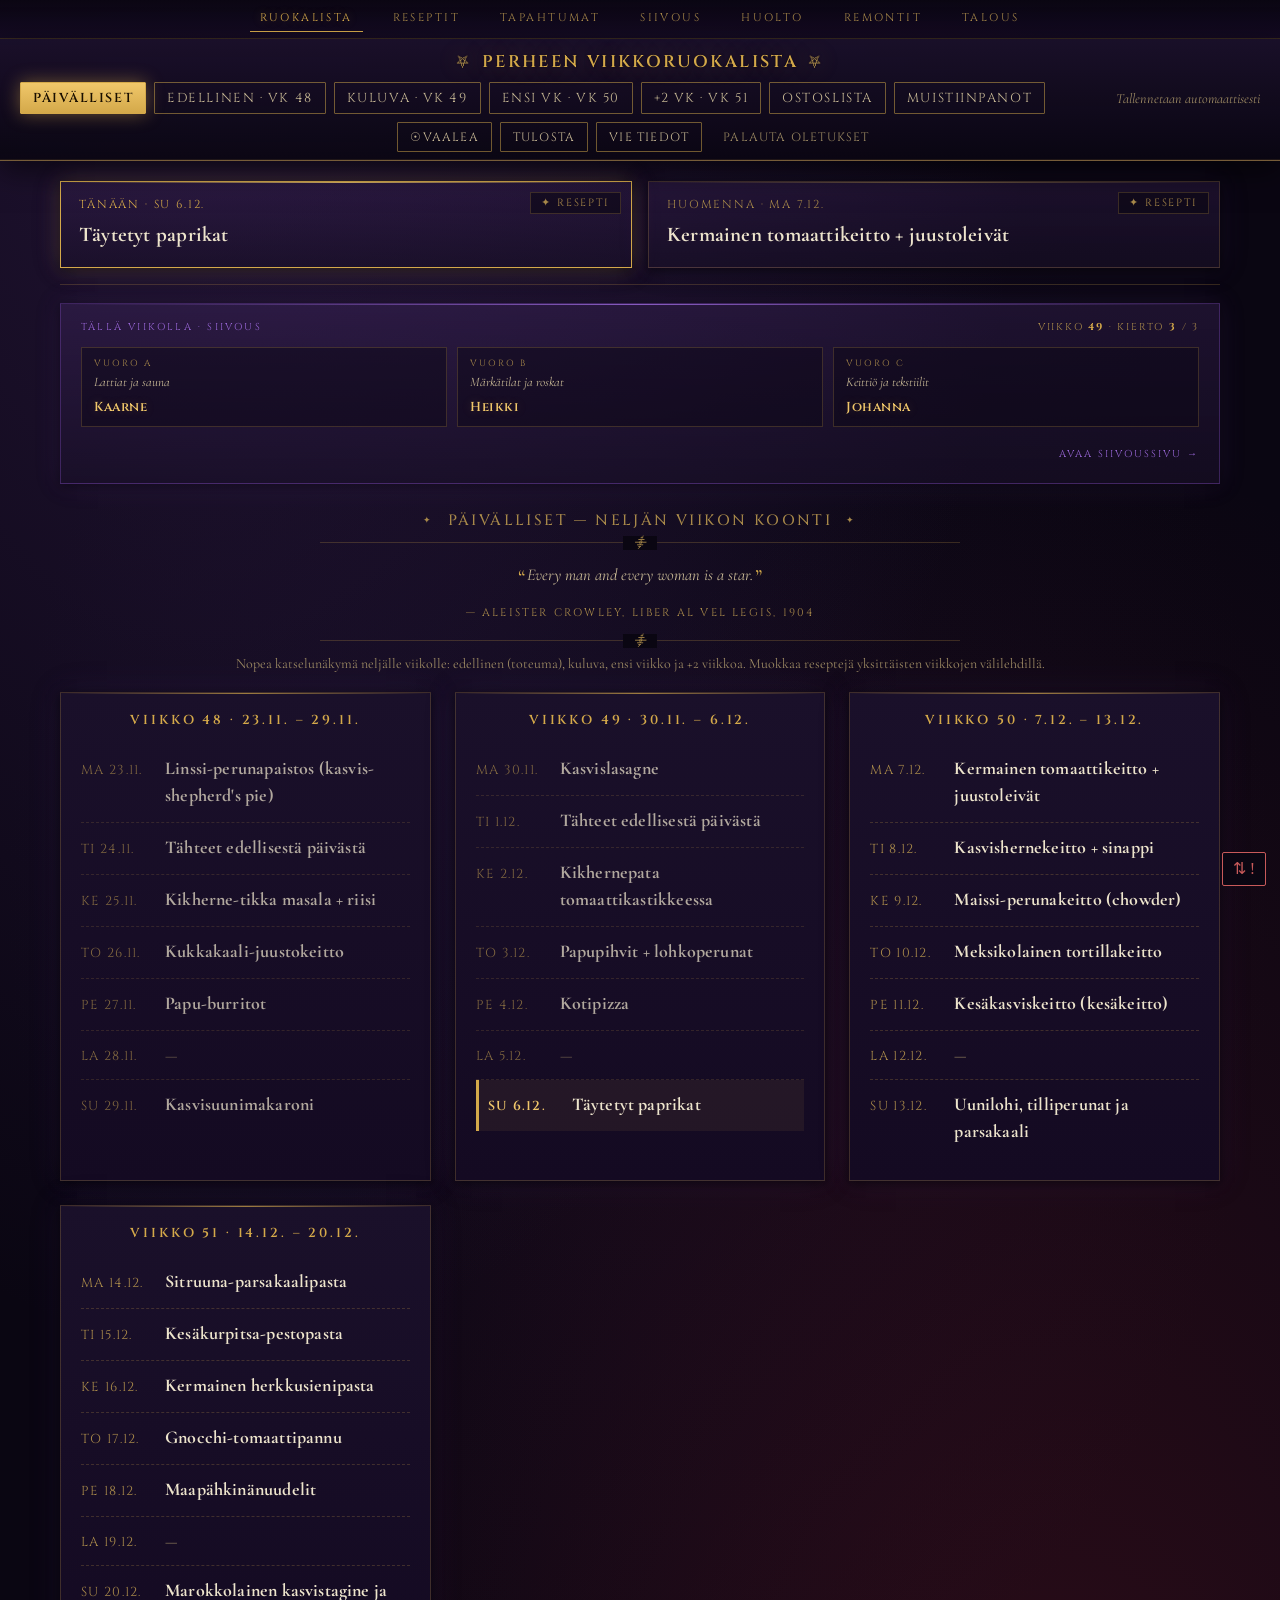
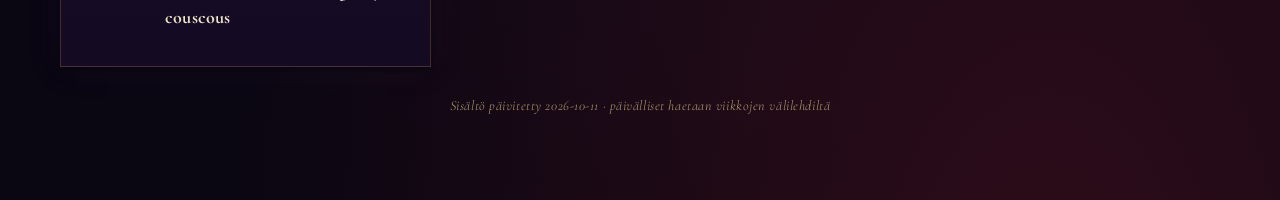
==== commit 98206fb9: "Auto-update: 2026-10-11 (tapahtumat, päiväkoti, vk3-ehdotukset)" ====
--- a/index.html
+++ b/index.html
@@ -2447,7 +2447,7 @@
 <!-- ========== Päiväkodin valikko (julkaise.py hakee Aromi-API:sta) ========== -->
 <script type="application/json" id="tilaushistoria">{"paivitetty":"2026-05-10T14:46:22","hinnat":{"Paprika keltainen":{"ostokerrat":2,"yht_kpl":2,"yht_eur":2.25,"viimeisin_kpl":1.12,"viimeisin_pvm":"2026-04-27","tilausIdt":["1233714256","1227571612"],"keski_kpl":1.12},"Kotimaista yleisperuna 2 kg":{"ostokerrat":1,"yht_kpl":1,"yht_eur":1.68,"viimeisin_kpl":1.68,"viimeisin_pvm":"2026-04-27","tilausIdt":["1233714256"],"keski_kpl":1.68},"Kotimaista kurkku":{"ostokerrat":3,"yht_kpl":6,"yht_eur":12.399999999999999,"viimeisin_kpl":2.42,"viimeisin_pvm":"2026-04-27","tilausIdt":["1233714256","1227571612","1250455844"],"keski_kpl":2.07},"Sana-sol Vitanallet monivitamiini Cola 120kpl/240g":{"ostokerrat":1,"yht_kpl":1,"yht_eur":17.87,"viimeisin_kpl":17.87,"viimeisin_pvm":"2026-04-27","tilausIdt":["1233714256"],"keski_kpl":17.87},"Kotimaista 200g mustikka pakaste":{"ostokerrat":1,"yht_kpl":1,"yht_eur":2.15,"viimeisin_kpl":2.15,"viimeisin_pvm":"2026-04-27","tilausIdt":["1233714256"],"keski_kpl":2.15},"Xtra lettuhillo 800 g":{"ostokerrat":1,"yht_kpl":1,"yht_eur":1.98,"viimeisin_kpl":1.98,"viimeisin_pvm":"2026-04-27","tilausIdt":["1233714256"],"keski_kpl":1.98},"Xtra hiilihapotettu kivennäisvesi 1,5l":{"ostokerrat":2,"yht_kpl":3,"yht_eur":5.550000000000001,"viimeisin_kpl":1.11,"viimeisin_pvm":"2026-04-27","tilausIdt":["1233714256","1227571612"],"keski_kpl":1.85},"Palmolive Naturals Milk & Honey suihkusaippua 250 ml":{"ostokerrat":1,"yht_kpl":1,"yht_eur":1.95,"viimeisin_kpl":1.95,"viimeisin_pvm":"2026-04-27","tilausIdt":["1233714256"],"keski_kpl":1.95},"Erittäin Hieno Suomalainen Tervashampoo 300ml":{"ostokerrat":1,"yht_kpl":1,"yht_eur":2.3,"viimeisin_kpl":2.3,"viimeisin_pvm":"2026-04-27","tilausIdt":["1233714256"],"keski_kpl":2.3},"Xtra wc-paperi 8 rll":{"ostokerrat":2,"yht_kpl":2,"yht_eur":3.78,"viimeisin_kpl":1.89,"viimeisin_pvm":"2026-04-27","tilausIdt":["1233714256","1227571612"],"keski_kpl":1.89},"Bioska 10L biojätepussi":{"ostokerrat":1,"yht_kpl":1,"yht_eur":1.99,"viimeisin_kpl":1.99,"viimeisin_pvm":"2026-04-27","tilausIdt":["1233714256"],"keski_kpl":1.99},"Xtra vadelma 400 g pakaste":{"ostokerrat":2,"yht_kpl":2,"yht_eur":7.18,"viimeisin_kpl":3.59,"viimeisin_pvm":"2026-04-27","tilausIdt":["1233714256","1227571612"],"keski_kpl":3.59},"Pågen JättiPaahto 1100g vehnäpaahtoleipä":{"ostokerrat":1,"yht_kpl":1,"yht_eur":3.35,"viimeisin_kpl":3.35,"viimeisin_pvm":"2026-04-27","tilausIdt":["1233714256"],"keski_kpl":3.35},"Kotimaista 4 Viljan hiutale 750 g":{"ostokerrat":1,"yht_kpl":1,"yht_eur":0.93,"viimeisin_kpl":0.93,"viimeisin_pvm":"2026-04-27","tilausIdt":["1233714256"],"keski_kpl":0.93},"Vaasan Ruispalat 330 g 6 kpl revitty täysjyväruisleipä":{"ostokerrat":2,"yht_kpl":2,"yht_eur":2.34,"viimeisin_kpl":1.17,"viimeisin_pvm":"2026-04-27","tilausIdt":["1233714256","1227571612"],"keski_kpl":1.17},"Valio vapaan lehmän täysmaito 1 l":{"ostokerrat":1,"yht_kpl":1,"yht_eur":1.44,"viimeisin_kpl":1.44,"viimeisin_pvm":"2026-04-27","tilausIdt":["1233714256"],"keski_kpl":1.44},"Kotimaista 2dl ESL 35% kuohukerma":{"ostokerrat":1,"yht_kpl":1,"yht_eur":1.19,"viimeisin_kpl":1.19,"viimeisin_pvm":"2026-04-27","tilausIdt":["1233714256"],"keski_kpl":1.19},"Kotimaista isot vapaan kanan munat L15":{"ostokerrat":2,"yht_kpl":2,"yht_eur":7.7,"viimeisin_kpl":3.85,"viimeisin_pvm":"2026-04-27","tilausIdt":["1233714256","1250455844"],"keski_kpl":3.85},"Coop emmental juustoraaste 150 g":{"ostokerrat":2,"yht_kpl":2,"yht_eur":2.68,"viimeisin_kpl":1.34,"viimeisin_pvm":"2026-04-27","tilausIdt":["1233714256","1227571612"],"keski_kpl":1.34},"Coop mozzarella juustoraaste 150 g":{"ostokerrat":3,"yht_kpl":3,"yht_eur":3.81,"viimeisin_kpl":1.28,"viimeisin_pvm":"2026-04-27","tilausIdt":["1233714256","1227571612","1250455844"],"keski_kpl":1.27},"Xtra pehmeät vehnätortillat 8 kpl 280 g":{"ostokerrat":1,"yht_kpl":2,"yht_eur":2.6,"viimeisin_kpl":1.3,"viimeisin_pvm":"2026-04-27","tilausIdt":["1233714256"],"keski_kpl":1.3},"Coop Eko tomaattimurska luomu 390 g":{"ostokerrat":2,"yht_kpl":4,"yht_eur":7.92,"viimeisin_kpl":1.98,"viimeisin_pvm":"2026-04-27","tilausIdt":["1233714256","1227571612"],"keski_kpl":1.98},"Urtekram Luomu Mustapapu suolavedessä 400/240g":{"ostokerrat":1,"yht_kpl":1,"yht_eur":2.24,"viimeisin_kpl":2.24,"viimeisin_pvm":"2026-04-27","tilausIdt":["1233714256"],"keski_kpl":2.24},"Coop Lasagne pasta, sisältää kananmunaa 500 g":{"ostokerrat":1,"yht_kpl":1,"yht_eur":2.24,"viimeisin_kpl":2.24,"viimeisin_pvm":"2026-04-27","tilausIdt":["1233714256"],"keski_kpl":2.24},"Coop couscous 500 g":{"ostokerrat":1,"yht_kpl":1,"yht_eur":1.78,"viimeisin_kpl":1.78,"viimeisin_pvm":"2026-04-27","tilausIdt":["1233714256"],"keski_kpl":1.78},"Coop sitruuna":{"ostokerrat":1,"yht_kpl":1,"yht_eur":0.86,"viimeisin_kpl":0.86,"viimeisin_pvm":"2026-04-27","tilausIdt":["1233714256"],"keski_kpl":0.86},"Xtra Hienonnettu pinaatti 1 kg pakaste":{"ostokerrat":1,"yht_kpl":1,"yht_eur":1.94,"viimeisin_kpl":1.94,"viimeisin_pvm":"2026-04-27","tilausIdt":["1233714256"],"keski_kpl":1.94},"Kasvihuone avomaankurkku":{"ostokerrat":1,"yht_kpl":1,"yht_eur":0.73,"viimeisin_kpl":0.73,"viimeisin_pvm":"2026-04-27","tilausIdt":["1233714256"],"keski_kpl":0.73},"Xtra Classic konetiskitabletti 60 kpl":{"ostokerrat":1,"yht_kpl":1,"yht_eur":3.25,"viimeisin_kpl":3.25,"viimeisin_pvm":"2026-04-22","tilausIdt":["1227571612"],"keski_kpl":3.25},"Ilo Nestesaippua 3 L Omena":{"ostokerrat":1,"yht_kpl":1,"yht_eur":2.79,"viimeisin_kpl":2.79,"viimeisin_pvm":"2026-04-22","tilausIdt":["1227571612"],"keski_kpl":2.79},"Coop paperikäsipyyhe 150 kpl":{"ostokerrat":2,"yht_kpl":3,"yht_eur":6.01,"viimeisin_kpl":1.25,"viimeisin_pvm":"2026-04-22","tilausIdt":["1227571612","1250455844"],"keski_kpl":2.0},"Valio Hyvä suomalainen Arki® juustoviipale e500 g":{"ostokerrat":1,"yht_kpl":1,"yht_eur":4.15,"viimeisin_kpl":4.15,"viimeisin_pvm":"2026-04-22","tilausIdt":["1227571612"],"keski_kpl":4.15},"Rummo Fusilli pasta no 48 500g":{"ostokerrat":1,"yht_kpl":1,"yht_eur":2.49,"viimeisin_kpl":2.49,"viimeisin_pvm":"2026-04-22","tilausIdt":["1227571612"],"keski_kpl":2.49},"Coop makea maissi 450 g pakaste":{"ostokerrat":1,"yht_kpl":1,"yht_eur":0.99,"viimeisin_kpl":0.99,"viimeisin_pvm":"2026-04-22","tilausIdt":["1227571612"],"keski_kpl":0.99},"Xtra salaattijuustopala 20% rasvaa 200 g":{"ostokerrat":1,"yht_kpl":1,"yht_eur":1.11,"viimeisin_kpl":1.11,"viimeisin_pvm":"2026-04-22","tilausIdt":["1227571612"],"keski_kpl":1.11},"Bataatti":{"ostokerrat":1,"yht_kpl":2,"yht_eur":2.32,"viimeisin_kpl":1.16,"viimeisin_pvm":"2026-04-22","tilausIdt":["1227571612"],"keski_kpl":1.16},"Kotimaista vähälaktoosinen AB-piimä 1l":{"ostokerrat":1,"yht_kpl":1,"yht_eur":1.49,"viimeisin_kpl":1.49,"viimeisin_pvm":"2026-04-22","tilausIdt":["1227571612"],"keski_kpl":1.49},"Kotimaista kevytmaito 1 L":{"ostokerrat":1,"yht_kpl":2,"yht_eur":3.76,"viimeisin_kpl":1.88,"viimeisin_pvm":"2026-04-22","tilausIdt":["1227571612"],"keski_kpl":1.88},"Kotimaista täysmaito 1l":{"ostokerrat":2,"yht_kpl":4,"yht_eur":11.12,"viimeisin_kpl":2.78,"viimeisin_pvm":"2026-04-22","tilausIdt":["1227571612","1250455844"],"keski_kpl":2.78},"Coop kaakao 250 g":{"ostokerrat":1,"yht_kpl":1,"yht_eur":3.15,"viimeisin_kpl":3.15,"viimeisin_pvm":"2026-04-22","tilausIdt":["1227571612"],"keski_kpl":3.15},"Kotimaista hedelmämysli 1 kg":{"ostokerrat":1,"yht_kpl":1,"yht_eur":3.9,"viimeisin_kpl":3.9,"viimeisin_pvm":"2026-04-22","tilausIdt":["1227571612"],"keski_kpl":3.9},"Xtra vehnäjauho 2 kg":{"ostokerrat":1,"yht_kpl":1,"yht_eur":0.84,"viimeisin_kpl":0.84,"viimeisin_pvm":"2026-04-22","tilausIdt":["1227571612"],"keski_kpl":0.84},"Wasa 550g Sport näkkileipä":{"ostokerrat":1,"yht_kpl":1,"yht_eur":2.94,"viimeisin_kpl":2.94,"viimeisin_pvm":"2026-04-22","tilausIdt":["1227571612"],"keski_kpl":2.94},"Kotimaista voi normaalisuolainen 500g":{"ostokerrat":1,"yht_kpl":1,"yht_eur":3.69,"viimeisin_kpl":3.69,"viimeisin_pvm":"2026-04-22","tilausIdt":["1227571612"],"keski_kpl":3.69},"Kotimaista maitorahka 250g rasvaton laktoositon":{"ostokerrat":1,"yht_kpl":1,"yht_eur":0.74,"viimeisin_kpl":0.74,"viimeisin_pvm":"2026-04-22","tilausIdt":["1227571612"],"keski_kpl":0.74},"Valio Hyvä suomalainen Arki® jogurtti mansikka-banaani 1 kg":{"ostokerrat":1,"yht_kpl":1,"yht_eur":1.49,"viimeisin_kpl":1.49,"viimeisin_pvm":"2026-04-22","tilausIdt":["1227571612"],"keski_kpl":1.49},"Kotimaista kermaviili 6 % laktoositon 200 g":{"ostokerrat":1,"yht_kpl":1,"yht_eur":0.45,"viimeisin_kpl":0.45,"viimeisin_pvm":"2026-04-22","tilausIdt":["1227571612"],"keski_kpl":0.45},"Kotimaista Ruokakerma 15% UHT laktoositon 2 dl":{"ostokerrat":1,"yht_kpl":1,"yht_eur":0.48,"viimeisin_kpl":0.48,"viimeisin_pvm":"2026-04-22","tilausIdt":["1227571612"],"keski_kpl":0.48},"Xtra 210/125g Mozzarellajuusto 17% rasvaa":{"ostokerrat":1,"yht_kpl":1,"yht_eur":1.15,"viimeisin_kpl":1.15,"viimeisin_pvm":"2026-04-22","tilausIdt":["1227571612"],"keski_kpl":1.15},"Kotimaista vapaan kanan munat M10":{"ostokerrat":1,"yht_kpl":1,"yht_eur":2.19,"viimeisin_kpl":2.19,"viimeisin_pvm":"2026-04-22","tilausIdt":["1227571612"],"keski_kpl":2.19},"Xtra granola natural 750 g":{"ostokerrat":1,"yht_kpl":1,"yht_eur":2.89,"viimeisin_kpl":2.89,"viimeisin_pvm":"2026-04-22","tilausIdt":["1227571612"],"keski_kpl":2.89},"Baba Original Hummus kikhernelevite 225g":{"ostokerrat":1,"yht_kpl":1,"yht_eur":2.98,"viimeisin_kpl":2.98,"viimeisin_pvm":"2026-04-22","tilausIdt":["1227571612"],"keski_kpl":2.98},"Änglamark maapähkinävoi smooth luomu 350 g":{"ostokerrat":1,"yht_kpl":1,"yht_eur":2.76,"viimeisin_kpl":2.76,"viimeisin_pvm":"2026-04-22","tilausIdt":["1227571612"],"keski_kpl":2.76},"Coop maissinjyvät 500 g":{"ostokerrat":1,"yht_kpl":1,"yht_eur":1.39,"viimeisin_kpl":1.39,"viimeisin_pvm":"2026-04-22","tilausIdt":["1227571612"],"keski_kpl":1.39},"Coop Manzanilla vihreät oliivit paprikatahnatäytteellä 235/142 g":{"ostokerrat":1,"yht_kpl":1,"yht_eur":0.79,"viimeisin_kpl":0.79,"viimeisin_pvm":"2026-04-22","tilausIdt":["1227571612"],"keski_kpl":0.79},"Kotimaista Pizzapohja 4kpl/360g":{"ostokerrat":1,"yht_kpl":2,"yht_eur":5.56,"viimeisin_kpl":2.78,"viimeisin_pvm":"2026-04-22","tilausIdt":["1227571612"],"keski_kpl":2.78},"Coop punaiset linssit 400 g":{"ostokerrat":1,"yht_kpl":1,"yht_eur":1.58,"viimeisin_kpl":1.58,"viimeisin_pvm":"2026-04-22","tilausIdt":["1227571612"],"keski_kpl":1.58},"Coop hienonnettu pinaatti 150 g pakaste":{"ostokerrat":1,"yht_kpl":3,"yht_eur":3.6,"viimeisin_kpl":1.2,"viimeisin_pvm":"2026-04-22","tilausIdt":["1227571612"],"keski_kpl":1.2},"Kotimaista arkiperuna 1 kg":{"ostokerrat":2,"yht_kpl":2,"yht_eur":1.98,"viimeisin_kpl":0.99,"viimeisin_pvm":"2026-04-22","tilausIdt":["1227571612","1250455844"],"keski_kpl":0.99},"Xtra tomaatti Suomi":{"ostokerrat":1,"yht_kpl":3,"yht_eur":1.53,"viimeisin_kpl":0.51,"viimeisin_pvm":"2026-04-22","tilausIdt":["1227571612"],"keski_kpl":0.51},"Porkkanapussi 1 kg Karotia":{"ostokerrat":1,"yht_kpl":1,"yht_eur":1.29,"viimeisin_kpl":1.29,"viimeisin_pvm":"2026-04-22","tilausIdt":["1227571612"],"keski_kpl":1.29},"Valkosipuli":{"ostokerrat":1,"yht_kpl":1,"yht_eur":0.35,"viimeisin_kpl":0.35,"viimeisin_pvm":"2026-04-22","tilausIdt":["1227571612"],"keski_kpl":0.35},"Coop banaani":{"ostokerrat":1,"yht_kpl":7,"yht_eur":12.74,"viimeisin_kpl":1.82,"viimeisin_pvm":"2026-04-22","tilausIdt":["1227571612"],"keski_kpl":1.82},"Valio Hedelmätarha® appelsiinimehu 1 l hedelmälihaa":{"ostokerrat":1,"yht_kpl":1,"yht_eur":2.85,"viimeisin_kpl":2.85,"viimeisin_pvm":"2026-05-11","tilausIdt":["1250455844"],"keski_kpl":2.85},"Kotimaista wc-paperi 8rl valkoinen":{"ostokerrat":1,"yht_kpl":1,"yht_eur":3.89,"viimeisin_kpl":3.89,"viimeisin_pvm":"2026-05-11","tilausIdt":["1250455844"],"keski_kpl":3.89},"Coop Ohut Kalkkunaleikkele 200g":{"ostokerrat":1,"yht_kpl":1,"yht_eur":1.59,"viimeisin_kpl":1.59,"viimeisin_pvm":"2026-05-11","tilausIdt":["1250455844"],"keski_kpl":1.59},"Kotimaista lettuhillo 410 g":{"ostokerrat":1,"yht_kpl":1,"yht_eur":3.29,"viimeisin_kpl":3.29,"viimeisin_pvm":"2026-05-11","tilausIdt":["1250455844"],"keski_kpl":3.29},"Järvikylä min50g Persilja":{"ostokerrat":1,"yht_kpl":1,"yht_eur":1.65,"viimeisin_kpl":1.65,"viimeisin_pvm":"2026-05-11","tilausIdt":["1250455844"],"keski_kpl":1.65},"SoFine tofu maustamaton luomu 400g":{"ostokerrat":1,"yht_kpl":1,"yht_eur":2.68,"viimeisin_kpl":2.68,"viimeisin_pvm":"2026-05-11","tilausIdt":["1250455844"],"keski_kpl":2.68},"Järvikylä min50g Tilli":{"ostokerrat":1,"yht_kpl":1,"yht_eur":1.65,"viimeisin_kpl":1.65,"viimeisin_pvm":"2026-05-11","tilausIdt":["1250455844"],"keski_kpl":1.65},"Kotimaista 2dl laktoositon ESL 35% kuohukerma":{"ostokerrat":1,"yht_kpl":1,"yht_eur":1.19,"viimeisin_kpl":1.19,"viimeisin_pvm":"2026-05-11","tilausIdt":["1250455844"],"keski_kpl":1.19},"Yeo's 400g nuudeli Ezy-Cook":{"ostokerrat":1,"yht_kpl":1,"yht_eur":2.45,"viimeisin_kpl":2.45,"viimeisin_pvm":"2026-05-11","tilausIdt":["1250455844"],"keski_kpl":2.45},"Kotimaista leipäjuusto laktoositon 200g":{"ostokerrat":1,"yht_kpl":1,"yht_eur":2.95,"viimeisin_kpl":2.95,"viimeisin_pvm":"2026-05-11","tilausIdt":["1250455844"],"keski_kpl":2.95},"Fazer Puikula Täysjyväruis 9kpl 500g, täysjyväruisleipä":{"ostokerrat":1,"yht_kpl":1,"yht_eur":1.95,"viimeisin_kpl":1.95,"viimeisin_pvm":"2026-05-11","tilausIdt":["1250455844"],"keski_kpl":1.95},"Pingviini Suklaa Laktoositon kermajäätelö kotipakkaus 1L/500g":{"ostokerrat":1,"yht_kpl":1,"yht_eur":2.75,"viimeisin_kpl":2.75,"viimeisin_pvm":"2026-05-11","tilausIdt":["1250455844"],"keski_kpl":2.75},"Pingviini Vanilja kermajäätelö kotipakkaus 1L/495g":{"ostokerrat":1,"yht_kpl":1,"yht_eur":1.75,"viimeisin_kpl":1.75,"viimeisin_pvm":"2026-05-11","tilausIdt":["1250455844"],"keski_kpl":1.75},"Valio Hyvä suomalainen Arki® juustoviipale e140 g":{"ostokerrat":1,"yht_kpl":1,"yht_eur":2.14,"viimeisin_kpl":2.14,"viimeisin_pvm":"2026-05-11","tilausIdt":["1250455844"],"keski_kpl":2.14},"Valio Hyvä suomalainen Arki® jogurtti vanilja 1 kg":{"ostokerrat":1,"yht_kpl":2,"yht_eur":5.96,"viimeisin_kpl":2.98,"viimeisin_pvm":"2026-05-11","tilausIdt":["1250455844"],"keski_kpl":2.98},"Valio voi normaalisuolainen 200 g":{"ostokerrat":1,"yht_kpl":1,"yht_eur":2.49,"viimeisin_kpl":2.49,"viimeisin_pvm":"2026-05-11","tilausIdt":["1250455844"],"keski_kpl":2.49},"Kotimaista laktoositon kevytmaitojuoma 1 L":{"ostokerrat":1,"yht_kpl":3,"yht_eur":12.15,"viimeisin_kpl":4.05,"viimeisin_pvm":"2026-05-11","tilausIdt":["1250455844"],"keski_kpl":4.05},"Kotimaista 1 kg Maustamaton jogurtti laktoositon":{"ostokerrat":1,"yht_kpl":2,"yht_eur":6.2,"viimeisin_kpl":3.1,"viimeisin_pvm":"2026-05-11","tilausIdt":["1250455844"],"keski_kpl":3.1},"Preah Vihear Jasmiini riisi 10kg":{"ostokerrat":1,"yht_kpl":1,"yht_eur":17.95,"viimeisin_kpl":17.95,"viimeisin_pvm":"2026-05-11","tilausIdt":["1250455844"],"keski_kpl":17.95},"Coop tomaattimurska 390 g":{"ostokerrat":1,"yht_kpl":2,"yht_eur":3.04,"viimeisin_kpl":1.52,"viimeisin_pvm":"2026-05-11","tilausIdt":["1250455844"],"keski_kpl":1.52},"Coop Taste of Asia kookosmaito 400 ml":{"ostokerrat":1,"yht_kpl":1,"yht_eur":1.24,"viimeisin_kpl":1.24,"viimeisin_pvm":"2026-05-11","tilausIdt":["1250455844"],"keski_kpl":1.24},"Päärynä I Conference":{"ostokerrat":1,"yht_kpl":4,"yht_eur":10.4,"viimeisin_kpl":2.6,"viimeisin_pvm":"2026-05-11","tilausIdt":["1250455844"],"keski_kpl":2.6},"Pakkasmarja 250g Suomalainen Kuningas Marjasekoitus":{"ostokerrat":1,"yht_kpl":1,"yht_eur":4.49,"viimeisin_kpl":4.49,"viimeisin_pvm":"2026-05-11","tilausIdt":["1250455844"],"keski_kpl":4.49},"Chiquita banaani":{"ostokerrat":1,"yht_kpl":7,"yht_eur":18.62,"viimeisin_kpl":2.66,"viimeisin_pvm":"2026-05-11","tilausIdt":["1250455844"],"keski_kpl":2.66},"Paprika punainen":{"ostokerrat":1,"yht_kpl":3,"yht_eur":8.19,"viimeisin_kpl":2.73,"viimeisin_pvm":"2026-05-11","tilausIdt":["1250455844"],"keski_kpl":2.73}},"tilaukset_yhteenveto":[{"id":"1250455844","pvm":"2026-05-11","summa":112.52,"kauppa":"Prisma Kaleva","tuotteita":31},{"id":"1233714256","pvm":"2026-04-27","summa":73.02,"kauppa":"Prisma Kaleva","tuotteita":28},{"id":"1227571612","pvm":"2026-04-22","summa":88.21,"kauppa":"Prisma Linnainmaa","tuotteita":44},{"id":"800083120","pvm":"2026-04-01","summa":48.85,"kauppa":"Sale Janka","tuotteita":0},{"id":"1147389489","pvm":"2026-02-17","summa":41.65,"kauppa":"Sale Janka","tuotteita":0},{"id":"1143819018","pvm":"2026-02-14","summa":39.34,"kauppa":"Sale Janka","tuotteita":0},{"id":"1142991827","pvm":"2026-02-13","summa":45.1,"kauppa":"Sale Janka","tuotteita":0},{"id":"708138669","pvm":"2025-12-20","summa":39.67,"kauppa":"Sale Osmonmäki","tuotteita":0},{"id":"1077122402","pvm":"2025-12-19","summa":267.38,"kauppa":"Prisma Kaleva","tuotteita":0},{"id":"1061104407","pvm":"2025-12-06","summa":59.91,"kauppa":"Sale Janka","tuotteita":0},{"id":"1042355482","pvm":"2025-11-22","summa":33.68,"kauppa":"Sale Janka","tuotteita":0},{"id":"605280908","pvm":"2025-08-23","summa":13.26,"kauppa":"Sale Janka","tuotteita":0},{"id":"561644002","pvm":"2025-06-17","summa":32.88,"kauppa":"Sale Janka","tuotteita":0}]}</script>
 <script type="application/json" id="inventaario">{"paivitetty":"2026-10-11","lahde":"kuiva-aineiden_ja_pakasteiden_inventaario.xlsx","tuotteet":[{"varasto":"kuiva","kategoria":"Pastat ja nuudelit","tuote":"Lasagnelevyt","merkki":"Coop","jaljella_g":500,"huom":"Durumvehnä + kananmuna"},{"varasto":"kuiva","kategoria":"Pastat ja nuudelit","tuote":"Pikamakaroni","merkki":"Coop Xtra","jaljella_g":600,"huom":null},{"varasto":"kuiva","kategoria":"Pastat ja nuudelit","tuote":"Fusilli No. 48","merkki":"Rummo","jaljella_g":200,"huom":null},{"varasto":"kuiva","kategoria":"Pastat ja nuudelit","tuote":"Täysjyvä rakettispagetti","merkki":"Myllyn Paras","jaljella_g":115,"huom":null},{"varasto":"kuiva","kategoria":"Pastat ja nuudelit","tuote":"Tumma makaroni","merkki":"Myllyn Paras","jaljella_g":130,"huom":null},{"varasto":"kuiva","kategoria":"Pastat ja nuudelit","tuote":"Eggnoodles","merkki":"Coop Taste of Asia","jaljella_g":140,"huom":null},{"varasto":"kuiva","kategoria":"Pastat ja nuudelit","tuote":"Riisinuudelit","merkki":null,"jaljella_g":110,"huom":null},{"varasto":"kuiva","kategoria":"Pastat ja nuudelit","tuote":"Bánh Phở -riisinuudeli","merkki":"Chantaboon","jaljella_g":220,"huom":"Tuotettu Thaimaassa"},{"varasto":"kuiva","kategoria":"Pastat ja nuudelit","tuote":"Vehnä-instantnuudelipalat","merkki":null,"jaljella_g":255,"huom":"3 palaa jäljellä, alkuperäinen pakkaus ei tallessa, paino arvio (~85 g/pala)"},{"varasto":"kuiva","kategoria":"Pastat ja nuudelit","tuote":"Yakisoba Veggie -instantnuudeli","merkki":null,"jaljella_g":85,"huom":"1 annospakkaus, paino arvio"},{"varasto":"kuiva","kategoria":"Riisit","tuote":"Sushiriisi","merkki":"Fukishi","jaljella_g":500,"huom":null},{"varasto":"kuiva","kategoria":"Riisit","tuote":"Pitkäjyväinen riisi (Parboiled)","merkki":null,"jaljella_g":750,"huom":null},{"varasto":"kuiva","kategoria":"Riisit","tuote":"Puuroriisi (Grötris)","merkki":"Coop","jaljella_g":330,"huom":null},{"varasto":"kuiva","kategoria":"Riisit","tuote":"Puuroriisi","merkki":"Risella","jaljella_g":330,"huom":null},{"varasto":"kuiva","kategoria":"Riisit","tuote":"Jasmiiniriisi","merkki":"Preah Vihear","jaljella_g":10000,"huom":"Cambodia, SRP-sertifioitu"},{"varasto":"kuiva","kategoria":"Jyvät ja muut viljat","tuote":"Ohrasuurimo, kokonainen","merkki":"Korpelan Mylly","jaljella_g":600,"huom":null},{"varasto":"kuiva","kategoria":"Jyvät ja muut viljat","tuote":"Ohrasuurimo, kokonainen","merkki":"Korpelan Mylly","jaljella_g":300,"huom":null},{"varasto":"kuiva","kategoria":"Jyvät ja muut viljat","tuote":"Kvinoa","merkki":"Risella","jaljella_g":250,"huom":null},{"varasto":"kuiva","kategoria":"Jyvät ja muut viljat","tuote":"Villikaura (gluteeniton)","merkki":"Myllärin","jaljella_g":240,"huom":null},{"varasto":"kuiva","kategoria":"Jyvät ja muut viljat","tuote":"Couscous","merkki":"Coop","jaljella_g":250,"huom":null},{"varasto":"kuiva","kategoria":"Jyvät ja muut viljat","tuote":"Hedelmämysli","merkki":"Kotimaista","jaljella_g":900,"huom":null},{"varasto":"kuiva","kategoria":"Jyvät ja muut viljat","tuote":"Mannasuurimo","merkki":"Kotimaista","jaljella_g":900,"huom":null},{"varasto":"kuiva","kategoria":"Jyvät ja muut viljat","tuote":"Kaurahiutale","merkki":"Kotimaista","jaljella_g":200,"huom":null},{"varasto":"kuiva","kategoria":"Jyvät ja muut viljat","tuote":"4 viljan hiutale","merkki":"Kotimaista","jaljella_g":900,"huom":null},{"varasto":"kuiva","kategoria":"Palkokasvit","tuote":"Punaiset linssit (säilyke)","merkki":"Coop","jaljella_g":380,"huom":"Tölkki; valutettu paino 230 g"},{"varasto":"kuiva","kategoria":"Palkokasvit","tuote":"Vihreät linssit (kuivat)","merkki":null,"jaljella_g":400,"huom":null},{"varasto":"kuiva","kategoria":"Palkokasvit","tuote":"Vihreä linssi, luomu (kuivat)","merkki":"Foodin","jaljella_g":165,"huom":null},{"varasto":"kuiva","kategoria":"Palkokasvit","tuote":"Borlottipavut (säilyke, luomu)","merkki":"Coop EKO","jaljella_g":380,"huom":"Tölkki; valutettu paino 230 g"},{"varasto":"kuiva","kategoria":"Palkokasvit","tuote":"Kikherneet (säilyke)","merkki":"Coop Xtra","jaljella_g":380,"huom":"Tölkki; valutettu paino 230 g"},{"varasto":"kuiva","kategoria":"Palkokasvit","tuote":"Mungpavut (kuivat)","merkki":"Go Green","jaljella_g":250,"huom":"Päiväys ohi yli vuoden; tarkista haju/hyönteiset"},{"varasto":"kuiva","kategoria":"Palkokasvit","tuote":"Keltaiset linssit","merkki":"Go Green Svenska","jaljella_g":80,"huom":"Päiväys ohi n. 1,5 v; tarkista haju/hyönteiset"},{"varasto":"kuiva","kategoria":"Jauhot","tuote":"Vehnäjauho","merkki":"Coop Xtra","jaljella_g":2000,"huom":null},{"varasto":"kuiva","kategoria":"Jauhot","tuote":"Kikhernejauho, luomu","merkki":"Foodin","jaljella_g":175,"huom":null},{"varasto":"kuiva","kategoria":"Säilyketomaatit","tuote":"Tomaattimurska, maustamaton","merkki":"Coop","jaljella_g":780,"huom":"2 pakkausta"},{"varasto":"kuiva","kategoria":"Säilyketomaatit","tuote":"Tomaattimurska, maustamaton (luomu)","merkki":"Coop EKO","jaljella_g":390,"huom":null},{"varasto":"kuiva","kategoria":"Aasialaiset / umami","tuote":"Sushi nori, paahdettu","merkki":"Asian Food Service","jaljella_g":70,"huom":"50 levyä alkuperäisessä"},{"varasto":"kuiva","kategoria":"Aasialaiset / umami","tuote":"Shiitake-sienet, kuivatut","merkki":null,"jaljella_g":55,"huom":null},{"varasto":"kuiva","kategoria":"Aasialaiset / umami","tuote":"Katsuobushi (bonitohiutaleet)","merkki":"Daewang","jaljella_g":25,"huom":"Dashi-liemen ainekset"},{"varasto":"kuiva","kategoria":"Aasialaiset / umami","tuote":"Kombu (merilevätikku)","merkki":null,"jaljella_g":null,"huom":"6 tikkua jäljellä; pakkauskoko ei tiedossa; dashi-liemen ainekset"},{"varasto":"kuiva","kategoria":"Siemenet","tuote":"Seesaminsiemenet, luomu","merkki":"Sesamfrö","jaljella_g":300,"huom":null},{"varasto":"kuiva","kategoria":"Siemenet","tuote":"Auringonkukansiemenet","merkki":null,"jaljella_g":900,"huom":"Useita avattuja pusseja yhteensä: Solsikkekerner 375 g, Solros 400 g + irtopussi"},{"varasto":"kuiva","kategoria":"Muut","tuote":"Tortillat (vehnä)","merkki":"Coop Xtra","jaljella_g":560,"huom":"8 kpl per pussi; 2 pussia"},{"varasto":"kuiva","kategoria":"Muut","tuote":"Soijasuikaleet","merkki":"Soyappétit","jaljella_g":625,"huom":"Päiväys ohi n. 6 vk; runsasproteiininen, Serbia"},{"varasto":"kuiva","kategoria":"Muut","tuote":"Tumma soijarouhe (gluteeniton)","merkki":"VegeSun","jaljella_g":250,"huom":"Runsasproteiininen, runsaskuitunen"},{"varasto":"kuiva","kategoria":"Muut","tuote":"Tiivistetty maito, makeutettu","merkki":"Toesleffs","jaljella_g":397,"huom":"Säilyketölkki; 45 % sokeria"},{"varasto":"kuiva","kategoria":"Muut","tuote":"Paahdettu sipulirouhe","merkki":"Klassinen","jaljella_g":95,"huom":"Rostad lök; lähes täysi"},{"varasto":"kuiva","kategoria":"Muut","tuote":"Ravintohiivahiutaleet","merkki":"Marigold Engevita","jaljella_g":25,"huom":"Savoury Yeast Flakes"},{"varasto":"kuiva","kategoria":"Muut","tuote":"Mantelivoi","merkki":"Amona Almond Butter","jaljella_g":70,"huom":"Vegaani; ei lisättyä sokeria/suolaa/palmuöljyä"},{"varasto":"pakastin","kategoria":"Sienet","tuote":"Kantarelli","merkki":null,"jaljella_g":1200,"huom":"Useita pakastepusseja"},{"varasto":"pakastin","kategoria":"Sienet","tuote":"Korvasieni","merkki":null,"jaljella_g":840,"huom":"Esikäsittele huolellisesti ennen käyttöä (kaksi keittoa, vesi pois)"},{"varasto":"pakastin","kategoria":"Marjat ja hedelmät","tuote":"Punaherukka","merkki":null,"jaljella_g":3000,"huom":null},{"varasto":"pakastin","kategoria":"Marjat ja hedelmät","tuote":"Omenasiivut","merkki":null,"jaljella_g":320,"huom":null},{"varasto":"pakastin","kategoria":"Pakastevihannekset","tuote":"Ohuet vihreät pavut (haricots verts)","merkki":null,"jaljella_g":311,"huom":"Alkuperäinen pakkaus 500 g"},{"varasto":"pakastin","kategoria":"Pakastevihannekset","tuote":"Makea maissi","merkki":null,"jaljella_g":450,"huom":"Avaamaton"},{"varasto":"pakastin","kategoria":"Pakastevihannekset","tuote":"Peruna-sipuli sekoitus","merkki":"Kotimaista","jaljella_g":200,"huom":"Alkuperäinen pakkaus 1 kg"},{"varasto":"pakastin","kategoria":"Pakastevihannekset","tuote":"Hakattu pinaatti","merkki":null,"jaljella_g":850,"huom":"Alkuperäinen pakkaus 1 kg"},{"varasto":"pakastin","kategoria":"Pakastevihannekset","tuote":"Vihannessekoitus","merkki":"Kotimaista","jaljella_g":135,"huom":"Alkuperäinen pakkaus 250 g"},{"varasto":"pakastin","kategoria":"Pakastevihannekset","tuote":"Bataattikuutiot","merkki":null,"jaljella_g":1154,"huom":null},{"varasto":"pakastin","kategoria":"Pakastevihannekset","tuote":"Keittojuurekset (peruna, lanttu, porkkana, palsternakka, purjo)","merkki":"Coop","jaljella_g":750,"huom":"Avaamaton"},{"varasto":"pakastin","kategoria":"Pakastevihannekset","tuote":"Parsakaali","merkki":null,"jaljella_g":500,"huom":"Avaamaton"},{"varasto":"pakastin","kategoria":"Pakastevihannekset","tuote":"Kesäkurpitsa, raastettu","merkki":null,"jaljella_g":1900,"huom":null},{"varasto":"pakastin","kategoria":"Pakastevihannekset","tuote":"Kesäkurpitsa, kuutioitu","merkki":null,"jaljella_g":1600,"huom":null},{"varasto":"pakastin","kategoria":"Leivonta","tuote":"Piirakkataikina, pyöreä","merkki":"Myllyn Paras","jaljella_g":380,"huom":"Avaamaton; laktoositon"},{"varasto":"pakastin","kategoria":"Leivonta","tuote":"Pizzapohjat (4 kpl)","merkki":"Kotimaista","jaljella_g":360,"huom":"Avaamaton"},{"varasto":"pakastin","kategoria":"Liha","tuote":"Poron kuivaliha","merkki":null,"jaljella_g":679,"huom":"2 erää"},{"varasto":"pakastin","kategoria":"Kala","tuote":"Lohifilee","merkki":null,"jaljella_g":1030,"huom":null}]}</script>
-<script type="application/json" id="daycare-menu">{"haettu":"2026-10-11T11:04:33","lahde":"Takahuhdin päiväkoti (Aromi)","paivat":{"2026-10-12":{"aamiainen":"Kaurahiutalepuuro, Kaura-vehnäpuikula, Luumu","lounas":"Keltainen broilerikastike, Ohralisäke","kasvislounas":"Butter vegan, Ohralisäke","valipala":"Munakas, Perunalimppu, Edamjuusto, Banaani"},"2026-10-13":{"aamiainen":"Neljänviljan hiutalepuuro, Ruispuikula, Kurkku","lounas":"Tonnikalapastavuoka","kasvislounas":"Tomaattinen seitanpasta","valipala":"Jogurtti, Täysjyväviipaleet, Tomaatti"},"2026-10-14":{"aamiainen":"Ruishiutalepuuro, Perunalimppu, Paprika","lounas":"Pinaattiohukainen, Vaaleakastike, Perunat kuorittu, Puolukkavalmiste","kasvislounas":"Pinaattiohukainen, Vaaleakastike, Perunat kuorittu, Puolukkavalmiste","valipala":"Mannapuuro, Mansikkavalmiste, Kaura-vehnäpuikula, Kurkku"},"2026-10-15":{"aamiainen":"Vehnähiutalepuuro, Täysjyväviipaleet, Kalkkunaleikkele, Omena","lounas":"Jauhelihaperunasoselaatikko","kasvislounas":"Soijaperunasoselaatikko","valipala":"Appelsiinikiisseli, Ruisruutu, Päärynä"},"2026-10-16":{"aamiainen":"Ohrahiutalepuuro, Mangosose, Aitta sekaleipä, Tomaatti","lounas":"Nakkikeitto, Moniviljaruutu, Omena","kasvislounas":"Kasvisnakkikeitto, Moniviljaruutu, Omena, vegaanivuusto","valipala":"Mangosmoothie, Kaura-vehnärieska, Paprika"},"2026-10-19":{"aamiainen":"Kaurahiutalepuuro, Täysjyväviipaleet, Banaani","lounas":"Uunimakkara, Perunasose","kasvislounas":"Kasvismakkara, Perunasose","valipala":"Kuningatarkiisseli, Ruisruutu, Kurkku"},"2026-10-20":{"aamiainen":"Neljänviljan hiutalepuuro, Ruispuikula, Kurkku","lounas":"Palermon kasvispastavuoka","kasvislounas":"Palermon kasvispastavuoka","valipala":"Puolukkamannapuuro, Kaura-vehnärieska, Mandariini/klementiini"},"2026-10-21":{"aamiainen":"Ohrahiutalepuuro, Aitta sekaleipä, Mandariini/klementiini","lounas":"Broilericurrykastike, Riisi, tumma","kasvislounas":"Keltainen kasviskastike, Riisi, tumma","valipala":"Ohukainen, Mansikkavalmiste, Täysjyväviipaleet, Tomaatti"},"2026-10-22":{"aamiainen":"Vehnähiutalepuuro, Kaura-vehnäpuikula, Edamjuusto, Paprika","lounas":"Kahden kalan keitto, Ruisnassikka, Mandariini/klementiini","kasvislounas":"Lempeä kasviskeitto, Ruisnassikka, Mandariini/klementiini, vegaanivuusto","valipala":"Neljänviljan maitopuuro, Marjasose vadelma, Ruispuikula, Omena"},"2026-10-23":{"aamiainen":"Kaurahiutalepuuro, Marjasose kuningatar, Perunalimppu, Tomaatti","lounas":"Jauhelihamurukastike, Spagetti","kasvislounas":"Seitanmurukastike, Spagetti","valipala":"Riisimuro, Aitta sekaleipä, Edamjuusto, Paprika"},"2026-10-26":{"aamiainen":"Kaurahiutalepuuro, Ruispuikula, Omena","lounas":"Possu-rakuunakastike, Perunat kuorittu","kasvislounas":"Indonesialainen pata, Perunat kuorittu","valipala":"Riisipiirakka, Perunalimppu, Edamjuusto, Kurkku"}}}</script>
+<script type="application/json" id="daycare-menu">{"haettu":"2026-10-11T17:54:05","lahde":"Takahuhdin päiväkoti (Aromi)","paivat":{"2026-10-12":{"aamiainen":"Kaurahiutalepuuro, Kaura-vehnäpuikula, Luumu","lounas":"Keltainen broilerikastike, Ohralisäke","kasvislounas":"Butter vegan, Ohralisäke","valipala":"Munakas, Perunalimppu, Edamjuusto, Banaani"},"2026-10-13":{"aamiainen":"Neljänviljan hiutalepuuro, Ruispuikula, Kurkku","lounas":"Tonnikalapastavuoka","kasvislounas":"Tomaattinen seitanpasta","valipala":"Jogurtti, Täysjyväviipaleet, Tomaatti"},"2026-10-14":{"aamiainen":"Ruishiutalepuuro, Perunalimppu, Paprika","lounas":"Pinaattiohukainen, Vaaleakastike, Perunat kuorittu, Puolukkavalmiste","kasvislounas":"Pinaattiohukainen, Vaaleakastike, Perunat kuorittu, Puolukkavalmiste","valipala":"Mannapuuro, Mansikkavalmiste, Kaura-vehnäpuikula, Kurkku"},"2026-10-15":{"aamiainen":"Vehnähiutalepuuro, Täysjyväviipaleet, Kalkkunaleikkele, Omena","lounas":"Jauhelihaperunasoselaatikko","kasvislounas":"Soijaperunasoselaatikko","valipala":"Appelsiinikiisseli, Ruisruutu, Päärynä"},"2026-10-16":{"aamiainen":"Ohrahiutalepuuro, Mangosose, Aitta sekaleipä, Tomaatti","lounas":"Nakkikeitto, Moniviljaruutu, Omena","kasvislounas":"Kasvisnakkikeitto, Moniviljaruutu, Omena, vegaanivuusto","valipala":"Mangosmoothie, Kaura-vehnärieska, Paprika"},"2026-10-19":{"aamiainen":"Kaurahiutalepuuro, Täysjyväviipaleet, Banaani","lounas":"Uunimakkara, Perunasose","kasvislounas":"Kasvismakkara, Perunasose","valipala":"Kuningatarkiisseli, Ruisruutu, Kurkku"},"2026-10-20":{"aamiainen":"Neljänviljan hiutalepuuro, Ruispuikula, Kurkku","lounas":"Palermon kasvispastavuoka","kasvislounas":"Palermon kasvispastavuoka","valipala":"Puolukkamannapuuro, Kaura-vehnärieska, Mandariini/klementiini"},"2026-10-21":{"aamiainen":"Ohrahiutalepuuro, Aitta sekaleipä, Mandariini/klementiini","lounas":"Broilericurrykastike, Riisi, tumma","kasvislounas":"Keltainen kasviskastike, Riisi, tumma","valipala":"Ohukainen, Mansikkavalmiste, Täysjyväviipaleet, Tomaatti"},"2026-10-22":{"aamiainen":"Vehnähiutalepuuro, Kaura-vehnäpuikula, Edamjuusto, Paprika","lounas":"Kahden kalan keitto, Ruisnassikka, Mandariini/klementiini","kasvislounas":"Lempeä kasviskeitto, Ruisnassikka, Mandariini/klementiini, vegaanivuusto","valipala":"Neljänviljan maitopuuro, Marjasose vadelma, Ruispuikula, Omena"},"2026-10-23":{"aamiainen":"Kaurahiutalepuuro, Marjasose kuningatar, Perunalimppu, Tomaatti","lounas":"Jauhelihamurukastike, Spagetti","kasvislounas":"Seitanmurukastike, Spagetti","valipala":"Riisimuro, Aitta sekaleipä, Edamjuusto, Paprika"},"2026-10-26":{"aamiainen":"Kaurahiutalepuuro, Ruispuikula, Omena","lounas":"Possu-rakuunakastike, Perunat kuorittu","kasvislounas":"Indonesialainen pata, Perunat kuorittu","valipala":"Riisipiirakka, Perunalimppu, Edamjuusto, Kurkku"}}}</script>
 
 <!-- ========== Reseptidata (julkaise.py injektoi reseptit.json:sta) ========== -->
 <script type="application/json" id="recipes-data">{"schema_versio":"1.0","oletus_annoskoko":5,"planned":{"2026-05-11":"kasvis-paella","2026-05-12":"bataatti-kookoskeitto","2026-05-13":"juureskalakeitto","2026-05-14":"soija-bolognese","2026-05-15":"tofu-stir-fry","2026-05-17":"kasvislasagne","2026-05-18":"kikhernepata","2026-05-19":"kasvis-kvesadillat","2026-05-20":"linssidaal","2026-05-21":"pinaattikeitto","2026-05-22":"kotipizza","2026-05-23":"espanjalainen-tortilla","2026-05-24":"uunimakaroni","2026-05-27":"pinaattilatyt","2026-05-28":"mieto-kasviscurry","2026-05-29":"soija-bolognese","2026-05-31":"kasvispyorykat","2026-06-01":"saag-paneer","2026-06-03":"kasvis-pyttipannu","2026-06-05":"tofu-stir-fry","2026-06-06":"kotipizza","2026-06-10":"bataatti-kookoskeitto","2026-06-11":"pakastepizza","2026-06-12":"uunimakaroni","2026-06-13":"shakshuka","2026-06-14":"kasvislasagne","2026-06-15":"linssidaal","2026-06-16":"tomaattipasta","2026-06-17":"kasvis-kvesadillat","2026-06-18":"kasvistagine","2026-06-19":"juhannusgrilli","2026-06-20":"grillijatkot","2026-06-21":"uunijuurekset-feta","2026-06-23":"punalinssikeitto","2026-06-24":"tofu-stir-fry","2026-06-25":"kasvis-pyttipannu","2026-06-26":"kotipizza","2026-06-27":"uunilohi-tilliperunat","2026-06-28":"kikhernepata","2026-06-29":"caprese-pasta","2026-06-30":"saag-paneer","2026-07-01":"fish-tacos","2026-07-02":"soija-bolognese","2026-07-03":"soija-bolognese","2026-07-06":"pinaatti-ricottapasta","2026-07-07":"peruna-munakas","2026-07-08":"gambas-pasta","2026-07-09":"pad-thai","2026-07-10":"kesagrilli","2026-07-16":"pad-thai","2026-07-17":"uunimakaroni","2026-07-18":"sekagrilli","2026-07-19":"kasvis-bolognese","2026-07-20":"linssidaal","2026-07-21":"kasvis-kvesadillat","2026-07-22":"tofu-stir-fry","2026-07-23":"bataatti-kookoskeitto","2026-07-24":"pinaattilatyt","2026-07-25":"kotipizza","2026-07-26":"kasvislasagne","2026-07-27":"kasvis-pyttipannu","2026-07-28":"juureskalakeitto","2026-07-29":"shakshuka","2026-07-30":"pakastepizza","2026-07-31":"punalinssikeitto","2026-08-02":"hirvikaristys","2026-08-03":"tomaattipasta","2026-08-04":"mieto-kasviscurry","2026-08-05":"kasvispyorykat","2026-08-06":"perunat-munakastike","2026-08-07":"parmesanrisotto","2026-08-09":"uunilohi-tilliperunat","2026-08-10":"halloumi-kuskus","2026-08-11":"kikhernepata","2026-08-12":"pinaattikeitto","2026-08-13":"kasvisnakkikeitto","2026-08-14":"kotipizza","2026-08-16":"kasvis-paella","2026-08-17":"espanjalainen-tortilla","2026-08-18":"caprese-pasta","2026-08-19":"saag-paneer","2026-08-20":"soija-bolognese","2026-08-21":"fish-tacos","2026-08-23":"bibimbap","2026-09-07":null,"2026-09-08":null,"2026-09-09":null,"2026-09-10":null,"2026-09-11":null,"2026-09-12":null,"2026-09-13":null,"2026-09-14":"chili-sin-carne","2026-09-15":"tahteet","2026-09-16":"linssidaal","2026-09-17":"maissi-perunakeitto","2026-09-18":"nachovuoka","2026-09-19":"soija-bolognese","2026-09-20":"kasvis-uunipata","2026-09-21":"kasvis-paella","2026-09-22":"tahteet","2026-09-23":"porkkana-inkivaarikeitto","2026-09-24":"nasi-goreng","2026-09-25":"kasvisnakkikeitto","2026-09-27":"uuniperunat-tayte","2026-09-28":"linssi-perunapaistos","2026-09-29":"tahteet","2026-09-30":"kikherne-tikka-masala","2026-10-01":"kukkakaali-juustokeitto","2026-10-02":"papu-burritot","2026-10-04":"uunimakaroni","2026-10-05":"kasvislasagne","2026-10-06":"tahteet","2026-10-07":"kikhernepata","2026-10-08":"papupihvit","2026-10-09":"kotipizza","2026-10-11":"taytetyt-paprikat"},"kesaloma":{"alku":"2026-06-01","loppu":"2026-08-02"},"perhe":{"aikuiset":2,"lapset":3,"lasten_iat":[18,6,4],"erityisruokavaliot":["6v kasvissyöjä (munat ok)"]},"yksikot_selitys":{"kpl":"kappale","g":"gramma","kg":"kilogramma","dl":"desilitra","l":"litra","rkl":"ruokalusikka","tl":"teelusikka","pkt":"pakkaus","tlk":"tölkki","prk":"purkki","pss":"pussi","ruukku":"ruukku","viipaletta":"viipale","vartta":"varsi","cm":"senttimetri","pullo":"pullo","ml":"millilitra","annos":"annos"},"reseptit":[{"id":"tomaattipasta","nimi":"Tomaattipasta","kategoria":"päivällinen","annoskoko":5,"tagit":["kasvis","klassikko","lapset-ok","nopea"],"max_minuutit":20,"vaikeustaso":"helppo","ainekset":[{"nimi":"Spagetti","maara":500,"yksikko":"g","merkki":"Rummo"},{"nimi":"Tomaattimurska","maara":2,"yksikko":"tlk","merkki":"Coop Eko luomu","huom":"400 g tlk"},{"nimi":"Sipuli","maara":1,"yksikko":"kpl"},{"nimi":"Valkosipulinkynsi","maara":2,"yksikko":"kpl"},{"nimi":"Oliiviöljy","maara":2,"yksikko":"rkl","kaappitavara":true},{"nimi":"Basilika, kuivattu","maara":1,"yksikko":"tl","kaappitavara":true},{"nimi":"Suola","maara":null,"yksikko":null,"kaappitavara":true},{"nimi":"Juustoraaste","maara":100,"yksikko":"g"}],"lisukkeet":[{"nimi":"Porkkana","maara":2,"yksikko":"kpl","kaytto":"raastesalaatti"},{"nimi":"Kurkku","maara":0.5,"yksikko":"kpl","kaytto":"raastesalaatti"}],"ohje":["Keitä spagetti pakkauksen ohjeen mukaan suolalla maustetussa vedessä.","Pilko sipuli ja valkosipuli. Paista oliiviöljyssä pehmeäksi.","Lisää tomaattimurska ja basilika. Anna kiehua hiljalleen 10 min, mausta suolalla.","Raasta porkkana ja kurkku salaattilautaselle.","Tarjoile pasta kastikkeen ja juustoraasteen kera."],"huom":"Lapset tykkäävät isosta juustokasasta päälle."},{"id":"peruna-munakas","nimi":"Peruna-munakas","kategoria":"päivällinen","annoskoko":5,"tagit":["kasvis","munat","klassikko","lapset-ok"],"max_minuutit":30,"vaikeustaso":"helppo","ainekset":[{"nimi":"Perunat","maara":1,"yksikko":"kg"},{"nimi":"Sipuli","maara":1,"yksikko":"kpl"},{"nimi":"Kananmuna","maara":8,"yksikko":"kpl"},{"nimi":"Täysmaito","maara":1,"yksikko":"dl"},{"nimi":"Voi","maara":20,"yksikko":"g"},{"nimi":"Juustoraaste","maara":50,"yksikko":"g"},{"nimi":"Suola, mustapippuri","maara":null,"yksikko":null,"kaappitavara":true}],"lisukkeet":[{"nimi":"Ruisleipä","maara":0.5,"yksikko":"pkt"},{"nimi":"Tuorekurkku","maara":0.5,"yksikko":"kpl"}],"ohje":["Keitä perunat kuorineen kypsiksi. Kuori ja paloittele.","Pilko sipuli, paista voissa pehmeäksi uunivuoassa tai pannulla.","Lisää perunat sekaan.","Riko munat kulhoon, vatkaa maidon kanssa, mausta suolalla ja pippurilla.","Kaada munaseos perunoiden päälle. Ripottele juustoraaste päälle.","Paista 200 °C uunissa 15 min tai kunnes muna on hyytynyt."],"huom":null},{"id":"punalinssikeitto","nimi":"Punalinssikeitto","kategoria":"päivällinen","annoskoko":5,"tagit":["kasvis","vegaani","lapset-ok","soseutettava","nopea"],"max_minuutit":25,"vaikeustaso":"helppo","ainekset":[{"nimi":"Punaiset linssit","maara":3,"yksikko":"dl"},{"nimi":"Porkkana","maara":3,"yksikko":"kpl"},{"nimi":"Sipuli","maara":1,"yksikko":"kpl"},{"nimi":"Tomaattimurska","maara":1,"yksikko":"tlk","merkki":"Coop Eko luomu"},{"nimi":"Kasvisliemikuutio","maara":1,"yksikko":"kpl","kaappitavara":true},{"nimi":"Vesi","maara":1,"yksikko":"l","kaappitavara":true},{"nimi":"Juustokumina, jauhettu","maara":1,"yksikko":"tl","kaappitavara":true},{"nimi":"Oliiviöljy","maara":1,"yksikko":"rkl","kaappitavara":true}],"lisukkeet":[{"nimi":"Ruisleipä","maara":0.5,"yksikko":"pkt"},{"nimi":"Juustoviipale","maara":1,"yksikko":"pkt"}],"ohje":["Pilko sipuli ja porkkanat, paista kattilassa öljyssä muutama minuutti.","Lisää linssit, tomaattimurska, vesi ja liemikuutio.","Keitä 15–20 min kunnes linssit hajoavat.","Mausta juustokuminalla ja suolalla.","Soseuta osa tai kokonaan sauvasekoittimella — lapsille sileämpi rakenne.","Tarjoile juustoleivän kera."],"huom":"Soseutettuna pikkulapset syövät paremmin."},{"id":"pinaattilatyt","nimi":"Pinaattilätyt","kategoria":"päivällinen","annoskoko":5,"tagit":["kasvis","munat","lapset-ok","lempiruoka","nopea"],"max_minuutit":25,"vaikeustaso":"helppo","ainekset":[{"nimi":"Pakastepinaatti","maara":250,"yksikko":"g"},{"nimi":"Vehnäjauho","maara":3,"yksikko":"dl"},{"nimi":"Täysmaito","maara":5,"yksikko":"dl"},{"nimi":"Kananmuna","maara":3,"yksikko":"kpl"},{"nimi":"Voi","maara":30,"yksikko":"g","kaytto":"paistamiseen"},{"nimi":"Suola","maara":1,"yksikko":"tl","kaappitavara":true}],"lisukkeet":[{"nimi":"Puolukkahillo","maara":1,"yksikko":"prk"},{"nimi":"Kermaviili","maara":1,"yksikko":"prk"}],"ohje":["Sulata pinaatti ja purista ylimääräinen neste pois.","Sekoita vehnäjauho, maito, munat ja suola sileäksi taikinaksi.","Lisää pinaatti. Anna turvota 10 min.","Paista pieniä lättyjä voissa molemmin puolin kullanruskeiksi.","Tarjoile puolukkahillon ja kermaviilin kera."],"huom":"Lättyjä tehtäessä voi tuplata määrän ja pakastaa loput."},{"id":"kotipizza","nimi":"Kotipizza","kategoria":"päivällinen","annoskoko":5,"tagit":["kasvis","lapset-ok","pe-ruoka","nopea"],"max_minuutit":25,"vaikeustaso":"helppo","ainekset":[{"nimi":"Pizzapohja tai tortilla","maara":2,"yksikko":"pkt"},{"nimi":"Tomaattimurska","maara":1,"yksikko":"tlk","merkki":"Coop Eko luomu","kaytto":"pizzakastike"},{"nimi":"Juustoraaste","maara":200,"yksikko":"g","merkki":"Coop emmental"},{"nimi":"Pakastemaissi","maara":200,"yksikko":"g"},{"nimi":"Paprika","maara":1,"yksikko":"kpl"},{"nimi":"Mustat oliivit (viipaloidut)","maara":1,"yksikko":"tlk"},{"nimi":"Oregano, kuivattu","maara":1,"yksikko":"tl","kaappitavara":true}],"lisukkeet":[],"ohje":["Levitä tomaattimurska pohjan päälle, mausta oreganolla.","Lisää juustoraaste, maissi, paprikasuikaleet ja oliivit.","Paista 225 °C uunissa 10–12 min kunnes juusto on kultainen."],"huom":"Toinen pizza voi olla vain juusto (4-vuotiaan mielenrauhaksi)."},{"id":"mieto-kasviscurry","nimi":"Mieto kasviscurry","kategoria":"päivällinen","annoskoko":5,"tagit":["kasvis","vegaani","lapset-ok","mieto"],"max_minuutit":30,"vaikeustaso":"helppo","ainekset":[{"nimi":"Kookosmaito","maara":1,"yksikko":"tlk","huom":"400 ml"},{"nimi":"Porkkana","maara":3,"yksikko":"kpl"},{"nimi":"Perunat","maara":500,"yksikko":"g"},{"nimi":"Kikherneet","maara":2,"yksikko":"tlk"},{"nimi":"Mieto currytahna","maara":2,"yksikko":"rkl"},{"nimi":"Sipuli","maara":1,"yksikko":"kpl"},{"nimi":"Riisi","maara":4,"yksikko":"dl","kaytto":"lisukkeeksi"},{"nimi":"Oliiviöljy","maara":1,"yksikko":"rkl","kaappitavara":true}],"lisukkeet":[],"ohje":["Laita riisi kiehumaan (4 dl riisi + 8 dl vettä + suola, 12 min).","Pilko sipuli, porkkanat ja perunat kuutioiksi.","Paista sipuli öljyssä, lisää currytahna ja paista minuutti.","Lisää porkkana, peruna, huuhdotut kikherneet ja kookosmaito.","Hauduta 15 min kunnes perunat ovat kypsiä.","Tarjoile riisin päällä."],"huom":"Mieto currytahna = ei tulista. Testaa ennen kuin lisäät."},{"id":"perunat-munakastike","nimi":"Perunat + munakastike","kategoria":"päivällinen","annoskoko":5,"tagit":["kasvis","munat","klassikko","lapset-ok"],"max_minuutit":30,"vaikeustaso":"helppo","ainekset":[{"nimi":"Perunat","maara":1,"yksikko":"kg"},{"nimi":"Kananmuna","maara":6,"yksikko":"kpl"},{"nimi":"Täysmaito","maara":4,"yksikko":"dl"},{"nimi":"Voi","maara":30,"yksikko":"g"},{"nimi":"Vehnäjauho","maara":2,"yksikko":"rkl"},{"nimi":"Pakasteherneet","maara":300,"yksikko":"g"},{"nimi":"Suola, valkopippuri","maara":null,"yksikko":null,"kaappitavara":true}],"lisukkeet":[],"ohje":["Keitä perunat kuorineen.","Keitä munat kovaksi (10 min kiehuvassa vedessä). Pilko.","Tee voisuurus: sulata voi kattilassa, sekoita jauho joukkoon, lisää maito pikkuhiljaa sekoittaen.","Keitä kastike kuplivaksi. Mausta suolalla ja valkopippurilla.","Sekoita munat kastikkeeseen.","Kuumenna herneet erikseen.","Tarjoile perunoiden, munakastikkeen ja herneiden kera."],"huom":null},{"id":"halloumi-kuskus","nimi":"Halloumi + kuskus","kategoria":"päivällinen","annoskoko":5,"tagit":["kasvis","nopea"],"max_minuutit":20,"vaikeustaso":"helppo","ainekset":[{"nimi":"Halloumi","maara":2,"yksikko":"pkt"},{"nimi":"Kuskus","maara":3,"yksikko":"dl"},{"nimi":"Tomaatti","maara":3,"yksikko":"kpl"},{"nimi":"Kurkku","maara":0.5,"yksikko":"kpl"},{"nimi":"Oliiviöljy","maara":2,"yksikko":"rkl","kaappitavara":true},{"nimi":"Sitruuna","maara":1,"yksikko":"kpl"}],"lisukkeet":[],"ohje":["Kiehauta 4,5 dl vettä, lisää kuskus ja kansi päälle. Anna turvota 5 min.","Viipaloi halloumi ja paista pannulla molemmin puolin kultaiseksi.","Kuutio tomaatit ja kurkut, sekoita öljyn ja sitruunamehun kanssa salaatiksi.","Tarjoile kuskus, halloumi ja salaatti lautasilla."],"huom":null},{"id":"pinaattikeitto","nimi":"Pinaattikeitto + keitetty muna","kategoria":"päivällinen","annoskoko":5,"tagit":["kasvis","munat","klassikko","soseutettava","nopea"],"max_minuutit":25,"vaikeustaso":"helppo","ainekset":[{"nimi":"Pakastepinaatti","maara":500,"yksikko":"g"},{"nimi":"Sipuli","maara":1,"yksikko":"kpl"},{"nimi":"Perunat","maara":300,"yksikko":"g"},{"nimi":"Kasvisliemikuutio","maara":1,"yksikko":"kpl","kaappitavara":true},{"nimi":"Vesi","maara":1,"yksikko":"l","kaappitavara":true},{"nimi":"Kuohukerma","maara":2,"yksikko":"dl"},{"nimi":"Kananmuna","maara":5,"yksikko":"kpl"},{"nimi":"Muskottipähkinä","maara":null,"yksikko":null,"kaappitavara":true}],"lisukkeet":[{"nimi":"Ruisleipä","maara":0.5,"yksikko":"pkt"}],"ohje":["Laita munat kovaksi keitto-kattilaan (10 min).","Pilko peruna kuutioiksi. Keitä kasvisliemessä 10 min.","Lisää pinaatti ja sipuli. Keitä 5 min.","Soseuta sauvasekoittimella.","Lisää kerma, kuumenna. Mausta muskottipähkinällä.","Tarjoile keitto, puolikas kova muna kulhon päällä, ruisleipää."],"huom":null},{"id":"kasvis-kvesadillat","nimi":"Kasvis-kvesadillat","kategoria":"päivällinen","annoskoko":5,"tagit":["kasvis","lapset-ok","nopea"],"max_minuutit":20,"vaikeustaso":"helppo","ainekset":[{"nimi":"Tortilla","maara":10,"yksikko":"kpl"},{"nimi":"Papumuhennos","maara":2,"yksikko":"tlk"},{"nimi":"Juustoraaste","maara":200,"yksikko":"g"},{"nimi":"Pakastemaissi","maara":200,"yksikko":"g"},{"nimi":"Porkkana","maara":2,"yksikko":"kpl","kaytto":"raastesalaatti"},{"nimi":"Kurkku","maara":0.5,"yksikko":"kpl","kaytto":"raastesalaatti"}],"lisukkeet":[],"ohje":["Levitä puolikkaalle tortillalle papumuhennosta, maissia ja juustoraastetta.","Taittele ja paista pannulla molemmin puolin kunnes juusto sulaa.","Raasta porkkana ja kurkku salaatiksi.","Leikkaa paistettu tortilla paloiksi ennen tarjoilua."],"huom":null},{"id":"uunijuurekset-feta","nimi":"Uunijuurekset + feta","kategoria":"päivällinen","annoskoko":5,"tagit":["kasvis","uuni","viikonloppu"],"max_minuutit":45,"vaikeustaso":"helppo","ainekset":[{"nimi":"Perunat","maara":600,"yksikko":"g"},{"nimi":"Porkkana","maara":4,"yksikko":"kpl"},{"nimi":"Bataatti","maara":500,"yksikko":"g"},{"nimi":"Sipuli","maara":2,"yksikko":"kpl"},{"nimi":"Oliiviöljy","maara":3,"yksikko":"rkl","kaappitavara":true},{"nimi":"Rosmariini tai timjami, kuivattu","maara":1,"yksikko":"tl","kaappitavara":true},{"nimi":"Suola, mustapippuri","maara":null,"yksikko":null,"kaappitavara":true},{"nimi":"Feta / salaattijuusto","maara":200,"yksikko":"g","merkki":"Xtra salaattijuustopala"}],"lisukkeet":[{"nimi":"Salaatinlehdet","maara":1,"yksikko":"pkt"},{"nimi":"Tomaatti","maara":2,"yksikko":"kpl"}],"ohje":["Pese ja paloittele peruna, porkkana ja bataatti tasakokoisiksi paloiksi.","Lohko sipuli.","Sekoita juurekset öljyyn ja mausteisiin uunipellillä.","Paista 200 °C uunissa 30 min.","Ripottele fetakuutiot päälle viimeisten 5 min ajaksi.","Tarjoile salaatin kera."],"huom":null},{"id":"uunimakaroni","nimi":"Kasvisuunimakaroni","kategoria":"päivällinen","annoskoko":5,"tagit":["kasvis","munat","klassikko","lapset-ok","uuni"],"max_minuutit":50,"vaikeustaso":"helppo","ainekset":[{"nimi":"Makaroni","maara":500,"yksikko":"g","merkki":"Rummo"},{"nimi":"Kananmuna","maara":4,"yksikko":"kpl"},{"nimi":"Täysmaito","maara":5,"yksikko":"dl"},{"nimi":"Sipuli","maara":1,"yksikko":"kpl"},{"nimi":"Juustoraaste","maara":150,"yksikko":"g"},{"nimi":"Kasvispohjainen jauhis tai soijarouhe","maara":250,"yksikko":"g"},{"nimi":"Voi","maara":20,"yksikko":"g"},{"nimi":"Suola, mustapippuri","maara":null,"yksikko":null,"kaappitavara":true}],"lisukkeet":[{"nimi":"Ketsuppi","maara":1,"yksikko":"pullo","kaappitavara":true}],"ohje":["Keitä makaroni melkein kypsäksi (al dente).","Paista sipuli voissa pehmeäksi, lisää soijarouhe tai kasvijauhis. Mausta.","Sekoita makaroni ja jauhis uunivuokaan.","Vatkaa munat, maito ja suola. Kaada seos vuokaan.","Ripottele juustoraaste päälle.","Paista 200 °C uunissa 25 min kunnes pinta on kullanruskea."],"huom":"Klassikko — lapset syövät ilman muuta."},{"id":"kasvispyorykat","nimi":"Kasvispyörykät + perunamuusi","kategoria":"päivällinen","annoskoko":5,"tagit":["kasvis","lapset-ok","klassikko"],"max_minuutit":30,"vaikeustaso":"helppo","ainekset":[{"nimi":"Kasvispyörykät (pakaste)","maara":1,"yksikko":"pkt","huom":"n. 500 g"},{"nimi":"Perunat","maara":1,"yksikko":"kg"},{"nimi":"Täysmaito","maara":2,"yksikko":"dl"},{"nimi":"Voi","maara":30,"yksikko":"g"},{"nimi":"Pakasteherneet","maara":200,"yksikko":"g"},{"nimi":"Suola, mustapippuri","maara":null,"yksikko":null,"kaappitavara":true}],"lisukkeet":[{"nimi":"Puolukkahillo","maara":1,"yksikko":"prk"}],"ohje":["Keitä perunat kuorittuina suolalla maustetussa vedessä.","Paista kasvispyörykät pakkauksen ohjeen mukaan uunissa tai pannulla.","Muusaa perunat, lisää maito ja voi. Mausta.","Höyrytä pakasteherneet.","Tarjoile puolukkahillon kera."],"huom":null},{"id":"parmesanrisotto","nimi":"Parmesanrisotto","kategoria":"päivällinen","annoskoko":5,"tagit":["kasvis","klassikko","kermainen"],"max_minuutit":35,"vaikeustaso":"keskitaso","ainekset":[{"nimi":"Risottoriisi (arborio tai carnaroli)","maara":4,"yksikko":"dl"},{"nimi":"Kasvisliemikuutio","maara":2,"yksikko":"kpl","kaappitavara":true},{"nimi":"Sipuli","maara":1,"yksikko":"kpl"},{"nimi":"Valkosipulinkynsi","maara":2,"yksikko":"kpl"},{"nimi":"Voi","maara":50,"yksikko":"g"},{"nimi":"Juustoraaste (parmesan tai emmental)","maara":100,"yksikko":"g"},{"nimi":"Pakasteherneet","maara":200,"yksikko":"g"},{"nimi":"Oliiviöljy","maara":1,"yksikko":"rkl","kaappitavara":true}],"lisukkeet":[],"ohje":["Kiehauta 1 l vettä + liemikuutiot kattilassa ja pidä lämpimänä.","Paista silputtu sipuli ja valkosipuli öljyssä pehmeäksi.","Lisää risottoriisi, paista hetki sekoittaen.","Lisää kauhallinen kuumaa lientä kerrallaan, sekoita kunnes imeytynyt. Jatka 18–20 min.","Lisää viimeksi herneet, voi ja juustoraaste. Sekoita tasaiseksi.","Mausta suolalla. Tarjoile heti."],"huom":"Risotto vaatii jatkuvaa sekoittamista — älä jätä yksin. Lauantain 30.5.2026 versio: lisää 400 g pakasteen kantarelleja kuullotussipulin yhteyteen, paista 3–4 min ennen riisin lisäystä; halutessasi viimeistele tilkalla tryffeliöljyä."},{"id":"kikhernepata","nimi":"Kikhernepata tomaattikastikkeessa","kategoria":"päivällinen","annoskoko":5,"tagit":["kasvis","vegaani","lapset-ok","mieto","nopea"],"max_minuutit":25,"vaikeustaso":"helppo","ainekset":[{"nimi":"Kikherneet","maara":2,"yksikko":"tlk"},{"nimi":"Tomaattimurska","maara":1,"yksikko":"tlk","merkki":"Coop Eko luomu"},{"nimi":"Sipuli","maara":1,"yksikko":"kpl"},{"nimi":"Valkosipulinkynsi","maara":2,"yksikko":"kpl"},{"nimi":"Porkkana","maara":2,"yksikko":"kpl"},{"nimi":"Paprika","maara":1,"yksikko":"kpl"},{"nimi":"Juustokumina, jauhettu","maara":1,"yksikko":"tl","kaappitavara":true},{"nimi":"Paprikajauhe","maara":1,"yksikko":"tl","kaappitavara":true},{"nimi":"Oliiviöljy","maara":1,"yksikko":"rkl","kaappitavara":true},{"nimi":"Riisi tai kuskus","maara":4,"yksikko":"dl","kaytto":"lisukkeeksi"}],"lisukkeet":[],"ohje":["Laita riisi kiehumaan.","Paista pilkottu sipuli, valkosipuli, porkkanat ja paprika öljyssä 5 min.","Lisää mausteet ja paista minuutti.","Lisää tomaattimurska ja huuhdotut kikherneet. Hauduta 10–12 min.","Tarjoile riisin kera."],"huom":"Mausteet laitetaan kohtalaisesti — ei tulista."},{"id":"kasvisnakkikeitto","nimi":"Kasvisnakkikeitto","kategoria":"päivällinen","annoskoko":5,"tagit":["kasvis","lapset-ok","nopea","lempiruoka"],"max_minuutit":20,"vaikeustaso":"helppo","ainekset":[{"nimi":"Kasvisnakit","maara":1,"yksikko":"pkt","huom":"n. 400 g"},{"nimi":"Perunat","maara":600,"yksikko":"g"},{"nimi":"Porkkana","maara":3,"yksikko":"kpl"},{"nimi":"Sipuli","maara":1,"yksikko":"kpl"},{"nimi":"Kasvisliemikuutio","maara":1,"yksikko":"kpl","kaappitavara":true},{"nimi":"Vesi","maara":1.5,"yksikko":"l","kaappitavara":true},{"nimi":"Laakerinlehti","maara":2,"yksikko":"kpl","kaappitavara":true}],"lisukkeet":[{"nimi":"Ruisleipä","maara":0.5,"yksikko":"pkt"}],"ohje":["Kuutio perunat, porkkanat ja sipuli.","Keitä vesi, liemikuutio ja laakerinlehti. Lisää juurekset.","Keitä 10–12 min kunnes perunat ovat kypsiä.","Viipaloi nakit, lisää keittoon viimeksi (kuumenna 3 min).","Tarjoile ruisleivän kera."],"huom":"Lasten klassikko. Nakit löytyvät kaupan kasvistuoteosastolta."},{"id":"espanjalainen-tortilla","nimi":"Espanjalainen tortilla (paksu munakas)","kategoria":"päivällinen","annoskoko":5,"tagit":["kasvis","munat","klassikko"],"max_minuutit":30,"vaikeustaso":"helppo","ainekset":[{"nimi":"Perunat","maara":800,"yksikko":"g"},{"nimi":"Sipuli","maara":2,"yksikko":"kpl"},{"nimi":"Kananmuna","maara":8,"yksikko":"kpl"},{"nimi":"Oliiviöljy","maara":3,"yksikko":"rkl","kaappitavara":true},{"nimi":"Suola, mustapippuri","maara":null,"yksikko":null,"kaappitavara":true}],"lisukkeet":[{"nimi":"Salaatinlehdet","maara":1,"yksikko":"pkt"},{"nimi":"Tomaatti","maara":2,"yksikko":"kpl"}],"ohje":["Viipaloi perunat ohueksi ja sipuli.","Paista perunat ja sipuli öljyssä pannulla hitaasti kypsiksi (15 min), sekoita välillä.","Vatkaa munat kulhoon, mausta.","Kaada munat pannulle perunoiden päälle. Paista hiljaisella lämmöllä 7 min.","Käännä lautasen avulla ja paista toinen puoli 3 min.","Tarjoile salaatin kera — sopii kylmänä tai lämpimänä."],"huom":"Myös loput maistuvat seuraavana päivänä."},{"id":"kasvislasagne","nimi":"Kasvislasagne","kategoria":"päivällinen","annoskoko":5,"tagit":["kasvis","uuni","viikonloppu"],"max_minuutit":60,"vaikeustaso":"keskitaso","ainekset":[{"nimi":"Lasagnelevyt","maara":1,"yksikko":"pkt","huom":"500 g"},{"nimi":"Tomaattimurska","maara":2,"yksikko":"tlk","merkki":"Coop Eko luomu"},{"nimi":"Sipuli","maara":1,"yksikko":"kpl"},{"nimi":"Valkosipulinkynsi","maara":2,"yksikko":"kpl"},{"nimi":"Pakastepinaatti","maara":400,"yksikko":"g"},{"nimi":"Voi","maara":50,"yksikko":"g"},{"nimi":"Vehnäjauho","maara":4,"yksikko":"rkl"},{"nimi":"Täysmaito","maara":6,"yksikko":"dl"},{"nimi":"Juustoraaste","maara":200,"yksikko":"g","merkki":"Coop mozzarella"},{"nimi":"Muskottipähkinä","maara":null,"yksikko":null,"kaappitavara":true},{"nimi":"Oliiviöljy","maara":2,"yksikko":"rkl","kaappitavara":true},{"nimi":"Oregano, kuivattu","maara":1,"yksikko":"tl","kaappitavara":true}],"lisukkeet":[],"ohje":["Tomaattikastike: paista silputtu sipuli ja valkosipuli öljyssä. Lisää tomaattimurska ja oregano. Anna kiehua 10 min.","Sulata pinaatti ja purista neste pois. Sekoita tomaattikastikkeeseen.","Béchamel: sulata voi kattilassa, sekoita jauho joukkoon. Lisää maito vähitellen sekoittaen. Keitä paksuksi. Mausta suolalla ja muskottipähkinällä.","Kerrosta vuokaan: tomaatti-pinaattikastike, lasagnelevyt, béchamel — toista 2–3 kerrosta.","Ripottele juustoraaste päälle.","Paista 200 °C uunissa 30 min kunnes pinta on kullanruskea."],"huom":"Isompi annoskoko — jää viikonloppuun tai maanantain lounaaksi."},{"id":"popcornit","nimi":"Popcornit","kategoria":"välipala","annoskoko":5,"tagit":["kasvis","nopea","lapset-ok"],"max_minuutit":10,"vaikeustaso":"helppo","ainekset":[{"nimi":"Popcorn-maissi","maara":1,"yksikko":"dl"},{"nimi":"Rypsiöljy","maara":2,"yksikko":"rkl","kaappitavara":true},{"nimi":"Suola","maara":null,"yksikko":null,"kaappitavara":true}],"lisukkeet":[],"ohje":["Lämmitä öljy paksupohjaisessa kattilassa keskilämmöllä.","Lisää 2–3 jyvää. Kun ne popsahtavat, lisää loput maissit ja laita kansi päälle.","Ravista kattilaa silloin tällöin. Kun popsahduksia tulee enää kerran parissa sekunnissa, ota pois liedeltä.","Ripottele suolaa päälle ja sekoita. Tarjoile heti."],"huom":"Mikroaaltouunin valmispopcornit käyvät myös — katso pakkauksen ohje."},{"id":"vohvelit","nimi":"Vohvelit","kategoria":"välipala","annoskoko":5,"tagit":["kasvis","munat","lapset-ok","makea","nopea"],"max_minuutit":20,"vaikeustaso":"helppo","ainekset":[{"nimi":"Vehnäjauho","maara":3,"yksikko":"dl"},{"nimi":"Täysmaito","maara":3,"yksikko":"dl"},{"nimi":"Kananmuna","maara":2,"yksikko":"kpl"},{"nimi":"Sokeri","maara":1,"yksikko":"rkl","kaappitavara":true},{"nimi":"Leivinjauhe","maara":1,"yksikko":"tl","kaappitavara":true},{"nimi":"Voi, sulatettu","maara":50,"yksikko":"g"},{"nimi":"Vaniljasokeri","maara":1,"yksikko":"tl","kaappitavara":true},{"nimi":"Suola","maara":null,"yksikko":null,"kaappitavara":true}],"lisukkeet":[{"nimi":"Marjat (pakaste tai tuore)","maara":3,"yksikko":"dl"},{"nimi":"Hillo tai vaahterasiirappi","maara":null,"yksikko":null,"kaappitavara":true}],"ohje":["Sekoita jauho, leivinjauhe, sokeri, vaniljasokeri ja suola.","Vatkaa munat ja maito erikseen. Kaada kuivien aineiden sekaan.","Lisää sulatettu voi ja sekoita sileäksi. Anna taikinan turvota 5 min.","Paista kuumassa vohvelirautakoneessa n. 2–3 min per vohveli kullanruskeiksi.","Tarjoile marjojen ja hillon kera."],"huom":"Taikinasta riittää n. 8–10 vohvelia."},{"id":"kaurapuuro","nimi":"Kaurapuuro","kategoria":"iltapala","annoskoko":5,"tagit":["kasvis","nopea","lapset-ok","klassikko"],"max_minuutit":10,"vaikeustaso":"helppo","ainekset":[{"nimi":"Kaurahiutaleet","maara":5,"yksikko":"dl"},{"nimi":"Vesi","maara":8,"yksikko":"dl","kaappitavara":true},{"nimi":"Täysmaito","maara":2,"yksikko":"dl"},{"nimi":"Suola","maara":null,"yksikko":null,"kaappitavara":true}],"lisukkeet":[{"nimi":"Marjat (pakaste tai tuore)","maara":3,"yksikko":"dl"},{"nimi":"Kaneli tai sokeri","maara":null,"yksikko":null,"kaappitavara":true}],"ohje":["Kiehauta vesi ja maito kattilassa. Lisää ripaus suolaa.","Lisää kaurahiutaleet keittyvään nesteeseen koko ajan sekoittaen.","Keitä miedolla lämmöllä 5 min sekoitellen, kunnes puuro on paksuuntunut.","Tarjoile marjojen ja kanelin/sokerin kera."],"huom":"Vaihda osa vedestä maidoksi jos haluat kermaisemman puuron. Kauran ja nesteen suhde 1:2."},{"id":"kaakao","nimi":"Kaakao","kategoria":"iltapala","annoskoko":5,"tagit":["kasvis","nopea","lapset-ok","juoma"],"max_minuutit":5,"vaikeustaso":"helppo","ainekset":[{"nimi":"Täysmaito","maara":1,"yksikko":"l"},{"nimi":"Kaakaojauhe","maara":3,"yksikko":"rkl","kaappitavara":true},{"nimi":"Sokeri","maara":2,"yksikko":"rkl","kaappitavara":true},{"nimi":"Vaniljasokeri","maara":1,"yksikko":"tl","kaappitavara":true}],"lisukkeet":[{"nimi":"Voileipä (leipä + voi + juusto)","maara":5,"yksikko":"kpl","kaappitavara":true}],"ohje":["Sekoita kaakaojauhe, sokeri ja vaniljasokeri kattilassa.","Lisää tilkka maitoa ja sekoita tahnaksi, jotta kaakao ei paakkuunnu.","Lisää loput maidosta. Kuumenna keskilämmöllä vähän sekoitellen, ei kiehauteta.","Tarjoile kun kaakao on kuumaa muttei polta. Voileipien kanssa."],"huom":"Vaahdotettu maito päälle tekee ravintolatason kaakaon."},{"id":"sima","nimi":"Kotisima (perinteinen)","kategoria":"juoma","annoskoko":5,"tagit":["kasvis","vegaani","lapset-ok","vappu","juoma","klassikko"],"max_minuutit":30,"vaikeustaso":"helppo","ainekset":[{"nimi":"Vesi","maara":5,"yksikko":"l","kaappitavara":true},{"nimi":"Sitruuna","maara":2,"yksikko":"kpl"},{"nimi":"Sokeri","maara":250,"yksikko":"g"},{"nimi":"Fariinisokeri","maara":250,"yksikko":"g","huom":"voi korvata ruskealla sokerilla tai siirapilla"},{"nimi":"Tuorehiiva","maara":2,"yksikko":"g","huom":"n. 1/4 tl; tai 1/2 tl kuivahiivaa"},{"nimi":"Rusinat","maara":50,"yksikko":"g","huom":"5–10 kpl per pullo"}],"lisukkeet":[],"ohje":["Kuori sitruunoista keltainen kuori ohuesti (ei valkoista osaa). Purista mehu talteen.","Kuumenna 1 l vettä. Lisää sokeri ja fariinisokeri, sekoita kunnes liuennut.","Lisää sitruunan kuoriraaste ja loput 4 l kylmää vettä isoon kattilaan tai sangoon. Lisää sitruunamehu.","Kun seos on kädenlämpöinen (n. 25–30 °C), murenna hiiva sekaan ja sekoita.","Peitä liinalla, anna käydä huoneenlämmössä 12–24 h.","Pullota puhtaisiin pulloihin. Lisää joka pulloon 1 tl sokeria ja 5–10 rusinaa.","Sulje korkit löysästi, anna jälkikäydä jääkaapissa 1–3 vrk kunnes rusinat nousevat pintaan — sima on valmista.","Säilytä jääkaapissa, kuluta viikon sisällä."],"huom":"Aloita viimeistään ti 28.4. jotta valmista vappuun pe 1.5. mennessä. Hyvin nuori sima käytännössä alkoholiton (<0,5 %), lapsille turvallinen."},{"id":"pinaatti-ricottapasta","nimi":"Pinaatti-ricottapasta","kategoria":"päivällinen","annoskoko":5,"tagit":["kasvis","kermainen","lapset-ok","nopea"],"max_minuutit":25,"vaikeustaso":"helppo","ainekset":[{"nimi":"Pasta (penne tai fusilli)","maara":500,"yksikko":"g","merkki":"Rummo"},{"nimi":"Pakastepinaatti","maara":500,"yksikko":"g"},{"nimi":"Ricotta tai raejuusto","maara":250,"yksikko":"g"},{"nimi":"Sipuli","maara":1,"yksikko":"kpl"},{"nimi":"Valkosipulinkynsi","maara":2,"yksikko":"kpl"},{"nimi":"Voi","maara":30,"yksikko":"g"},{"nimi":"Juustoraaste","maara":100,"yksikko":"g"},{"nimi":"Muskottipähkinä","maara":null,"yksikko":null,"kaappitavara":true},{"nimi":"Suola, mustapippuri","maara":null,"yksikko":null,"kaappitavara":true}],"lisukkeet":[{"nimi":"Porkkana","maara":2,"yksikko":"kpl","kaytto":"raastesalaatti"},{"nimi":"Kurkku","maara":0.5,"yksikko":"kpl","kaytto":"raastesalaatti"}],"ohje":["Keitä pasta pakkauksen ohjeen mukaan suolalla maustetussa vedessä.","Sulata pakastepinaatti ja purista neste pois. Pilko sipuli ja valkosipuli.","Kuullota sipuli ja valkosipuli voissa pannulla pehmeäksi. Lisää pinaatti, kuumenna.","Lisää ricotta tai raejuusto. Mausta suolalla, pippurilla ja muskottipähkinällä. Kuumenna.","Sekoita kastike pastan joukkoon. Tarjoile juustoraasteen ja raastesalaatin kera."],"huom":"Lapsille pinaatti voi olla siedettävämpää jos soseutat sauvasekoittimella ennen ricotan lisäystä."},{"id":"kasvis-bolognese","nimi":"Kasvis-bolognese + spagetti","kategoria":"päivällinen","annoskoko":5,"tagit":["kasvis","vegaani","lapset-ok","klassikko"],"max_minuutit":30,"vaikeustaso":"helppo","ainekset":[{"nimi":"Spagetti","maara":500,"yksikko":"g","merkki":"Rummo"},{"nimi":"Soijarouhe tai kasvi-jauhis","maara":250,"yksikko":"g"},{"nimi":"Tomaattimurska","maara":2,"yksikko":"tlk","merkki":"Coop Eko luomu"},{"nimi":"Tomaattisose","maara":1,"yksikko":"rkl"},{"nimi":"Sipuli","maara":1,"yksikko":"kpl"},{"nimi":"Porkkana","maara":2,"yksikko":"kpl"},{"nimi":"Valkosipulinkynsi","maara":2,"yksikko":"kpl"},{"nimi":"Oliiviöljy","maara":2,"yksikko":"rkl","kaappitavara":true},{"nimi":"Oregano, kuivattu","maara":1,"yksikko":"tl","kaappitavara":true},{"nimi":"Basilika, kuivattu","maara":1,"yksikko":"tl","kaappitavara":true},{"nimi":"Suola, mustapippuri","maara":null,"yksikko":null,"kaappitavara":true}],"lisukkeet":[{"nimi":"Juustoraaste","maara":100,"yksikko":"g","kaytto":"ripottelu tai lusikallinen päälle (jätä pois vegaanisena)"}],"ohje":["Keitä spagetti pakkauksen ohjeen mukaan suolalla maustetussa vedessä.","Pilko sipuli ja valkosipuli, raasta porkkana. Paista oliiviöljyssä pehmeäksi.","Lisää soijarouhe tai kasvi-jauhis. Ruskista 3–4 min.","Lisää tomaattimurska, tomaattisose, oregano ja basilika. Mausta suolalla ja pippurilla.","Anna kiehua hiljaa kannen alla 10–15 min, kunnes kastike on paksuuntunut.","Tarjoile spagetin ja juustoraasteen kera."],"huom":"Soijarouhe kannattaa liottaa kuumassa vedessä etukäteen 10 min jos käytät kuivaa rouhetta — se imee silloin paremmin makua."},{"id":"linssidaal","nimi":"Linssidaal + riisi","kategoria":"päivällinen","annoskoko":5,"tagit":["kasvis","vegaani","lapset-ok","mieto","soseutettava","nopea"],"max_minuutit":25,"vaikeustaso":"helppo","ainekset":[{"nimi":"Punaiset linssit","maara":3,"yksikko":"dl"},{"nimi":"Kookosmaito","maara":1,"yksikko":"tlk","huom":"400 ml"},{"nimi":"Tomaattimurska","maara":1,"yksikko":"tlk","merkki":"Coop Eko luomu"},{"nimi":"Sipuli","maara":1,"yksikko":"kpl"},{"nimi":"Valkosipulinkynsi","maara":2,"yksikko":"kpl"},{"nimi":"Tuore inkivääri","maara":1,"yksikko":"kpl","huom":"n. 2 cm pala"},{"nimi":"Mieto currytahna","maara":2,"yksikko":"rkl"},{"nimi":"Riisi (basmati tai jasmiini)","maara":4,"yksikko":"dl"},{"nimi":"Vesi","maara":5,"yksikko":"dl","kaappitavara":true},{"nimi":"Kasvisliemikuutio","maara":1,"yksikko":"kpl","kaappitavara":true},{"nimi":"Oliiviöljy","maara":1,"yksikko":"rkl","kaappitavara":true},{"nimi":"Suola","maara":null,"yksikko":null,"kaappitavara":true}],"lisukkeet":[{"nimi":"Naan-leipä tai pita","maara":1,"yksikko":"pkt"}],"ohje":["Laita riisi kiehumaan (4 dl riisi + 8 dl vettä + suola, 12 min).","Pilko sipuli, valkosipuli ja inkivääri. Paista öljyssä kattilassa pehmeäksi.","Lisää currytahna ja paista hetki, jotta maku heräää.","Lisää huuhdotut linssit, tomaattimurska, kookosmaito, vesi ja liemikuutio.","Hauduta hiljaa 15 min kunnes linssit hajoavat.","Soseuta osa tai kokonaan sauvasekoittimella — pikkulapsille tasaisempi rakenne maistuu paremmin.","Tarjoile riisin ja naan-leivän kera."],"huom":"Mieto currytahna = ei tulista. Maista ennen kuin lisäät, jotkin merkit ovat oikeasti tulisia."},{"id":"kasvis-pyttipannu","nimi":"Kasvis-pyttipannu + paistettu muna","kategoria":"päivällinen","annoskoko":5,"tagit":["kasvis","munat","lapset-ok","klassikko","nopea"],"max_minuutit":25,"vaikeustaso":"helppo","ainekset":[{"nimi":"Perunat","maara":800,"yksikko":"g","huom":"mieluiten kylmiä keitettyjä"},{"nimi":"Sipuli","maara":1,"yksikko":"kpl"},{"nimi":"Paprika","maara":1,"yksikko":"kpl"},{"nimi":"Kasvi-nakit","maara":1,"yksikko":"pkt","huom":"n. 400 g"},{"nimi":"Kananmuna","maara":5,"yksikko":"kpl"},{"nimi":"Voi","maara":30,"yksikko":"g"},{"nimi":"Suola, mustapippuri","maara":null,"yksikko":null,"kaappitavara":true}],"lisukkeet":[{"nimi":"Punajuuri (säilyke)","maara":1,"yksikko":"prk"},{"nimi":"Tomaattiketsuppi","maara":1,"yksikko":"pullo","kaappitavara":true}],"ohje":["Keitä perunat etukäteen tai aamulla — pyttipannu onnistuu vain kylmistä perunoista. Kuori ja kuutio.","Pilko sipuli ja paprika kuutioiksi, viipaloi nakit.","Sulata voi pannulla, kuullota sipulia 2 min.","Lisää perunakuutiot ja anna saada väriä — älä sekoita liikaa, jotta paistuu rapeaksi.","Lisää nakit ja paprika viimeisten 5 min ajaksi.","Mausta suolalla ja pippurilla.","Paista munat erikseen pannulla. Tarjoile pyttipannun päällä punajuuren ja ketsupin kera."],"huom":"Klassikko jonka lapset usein syövät hyvin. Pyttipannu vaatii kylmiä perunoita — keitä ne aamulla tai edellisenä päivänä."},{"id":"caprese-pasta","nimi":"Caprese-pasta","kategoria":"päivällinen","annoskoko":5,"tagit":["kasvis","nopea","lapset-ok","kesä"],"max_minuutit":20,"vaikeustaso":"helppo","ainekset":[{"nimi":"Pasta (esim. fusilli)","maara":500,"yksikko":"g","merkki":"Rummo"},{"nimi":"Kirsikkatomaatit","maara":500,"yksikko":"g"},{"nimi":"Mozzarella tuore","maara":250,"yksikko":"g"},{"nimi":"Tuore basilika","maara":1,"yksikko":"pkt","huom":"1 ruukku"},{"nimi":"Valkosipulinkynsi","maara":1,"yksikko":"kpl"},{"nimi":"Sitruuna","maara":0.5,"yksikko":"kpl","kaytto":"mehu"},{"nimi":"Oliiviöljy","maara":3,"yksikko":"rkl","kaappitavara":true},{"nimi":"Suola, mustapippuri","maara":null,"yksikko":null,"kaappitavara":true}],"lisukkeet":[],"ohje":["Keitä pasta pakkauksen ohjeen mukaan.","Halkaise kirsikkatomaatit, kuutio mozzarella, repi basilikan lehdet.","Sekoita pieneen kulhoon oliiviöljy, hienonnettu valkosipuli, sitruunan mehu, suola ja pippuri.","Valuta pasta ja sekoita kuumana kulhoon: ensin tomaatit ja mozzarella, sitten kastike ja basilika.","Tarjoile heti — jos mozzarella sulaa hieman pastan lämmöstä, se on hyvä juttu."],"huom":"Toimii sekä lämpimänä että viilennettynä. Kannattaa varmistaa että lapset saavat valikoida itse mozzarellaa, kirsikkatomaatteja ja pastaa erikseen jos eivät syö sekoitettuna."},{"id":"kasvis-paella","nimi":"Kasvis-paella","kategoria":"päivällinen","annoskoko":5,"tagit":["kasvis","vegaani","lapset-ok","viikonloppu"],"max_minuutit":40,"vaikeustaso":"keskitaso","ainekset":[{"nimi":"Paella-riisi tai puuroriisi","maara":4,"yksikko":"dl"},{"nimi":"Sipuli","maara":1,"yksikko":"kpl"},{"nimi":"Paprika","maara":2,"yksikko":"kpl","huom":"eri värit"},{"nimi":"Valkosipulinkynsi","maara":2,"yksikko":"kpl"},{"nimi":"Pakasteherneet","maara":200,"yksikko":"g"},{"nimi":"Kikherneet","maara":1,"yksikko":"tlk"},{"nimi":"Tomaattimurska","maara":1,"yksikko":"tlk","merkki":"Coop Eko luomu"},{"nimi":"Sitruuna","maara":1,"yksikko":"kpl"},{"nimi":"Sahrami","maara":null,"yksikko":null,"huom":"pieni hyppysellinen","kaappitavara":true},{"nimi":"Paprikajauhe","maara":1,"yksikko":"tl","kaappitavara":true},{"nimi":"Vesi","maara":1,"yksikko":"l","kaappitavara":true},{"nimi":"Kasvisliemikuutio","maara":2,"yksikko":"kpl","kaappitavara":true},{"nimi":"Oliiviöljy","maara":3,"yksikko":"rkl","kaappitavara":true},{"nimi":"Suola","maara":null,"yksikko":null,"kaappitavara":true}],"lisukkeet":[{"nimi":"Tuore persilja","maara":1,"yksikko":"pkt","huom":"vapaaehtoinen"}],"ohje":["Kiehauta vesi, lisää liemikuutiot ja sahrami. Pidä lämpimänä.","Pilko sipuli, valkosipuli ja paprikat kuutioiksi.","Paista paellapannulla tai isossa, matalassa pannussa öljyssä sipuli, valkosipuli ja paprikat 5 min.","Lisää riisi ja paprikajauhe. Sekoita 1 min jotta riisi imee öljyä.","Lisää tomaattimurska, huuhdotut kikherneet ja kuuma sahrami-liemi.","Anna kiehua hiljaa kannen alla 18–20 min. ÄLÄ sekoita liikaa — anna pohjalle muodostua paistunut kerros (socarrat).","Lisää viimeisten 3 min ajaksi pakasteherneet.","Tarjoile sitruunalohkoiden ja persiljan kera."],"huom":"Sahrami on kallista mutta antaa paellalle sen tunnusomaisen värin. Voi korvata kurkumalla halvemmalla, mutta maku on toinen. Lapsille värikäs ja juhlavalla tavalla esitetty ruoka."},{"id":"bataatti-kookoskeitto","nimi":"Bataatti-kookoskeitto + leipäjuustokuutiot","kategoria":"päivällinen","annoskoko":5,"tagit":["kasvis","lapset-ok","mieto","soseutettava","kermainen","proteiinia"],"max_minuutit":30,"vaikeustaso":"helppo","ainekset":[{"nimi":"Bataatti","maara":500,"yksikko":"g"},{"nimi":"Sipuli","maara":1,"yksikko":"kpl"},{"nimi":"Valkosipulinkynsi","maara":2,"yksikko":"kpl"},{"nimi":"Inkivääri, tuore","maara":2,"yksikko":"cm"},{"nimi":"Kookosmaito","maara":1,"yksikko":"tlk","huom":"400 ml tlk"},{"nimi":"Kasvisliemikuutio","maara":1,"yksikko":"kpl","kaappitavara":true},{"nimi":"Lime","maara":1,"yksikko":"kpl"},{"nimi":"Leipäjuusto","maara":200,"yksikko":"g"},{"nimi":"Curry-jauhe, mieto","maara":1,"yksikko":"tl","kaappitavara":true},{"nimi":"Voi","maara":1,"yksikko":"rkl"},{"nimi":"Suola","maara":null,"yksikko":null,"kaappitavara":true},{"nimi":"Mustapippuri","maara":null,"yksikko":null,"kaappitavara":true}],"lisukkeet":[{"nimi":"Ruisleipä","maara":null,"yksikko":null,"kaytto":"lisuke"}],"ohje":["Kuori ja pilko bataatti, sipuli, valkosipuli ja inkivääri.","Kuullota sipuli ja valkosipuli kattilassa pehmeäksi. Lisää inkivääri ja curry-jauhe, sekoita.","Lisää bataatti, kookosmaito, kasvisliemikuutio ja n. 5 dl vettä (peittäen). Hauduta 18–20 min kunnes bataatti pehmeää.","Soseuta sauvasekoittimella. Mausta suolalla, mustapippurilla ja limemehulla.","Pilko leipäjuusto kuutioiksi. Paista voissa pannulla kullanruskeaksi (n. 3–4 min).","Tarjoile keitto leipäjuustokuutioiden ja ruisleivän kera."],"huom":"Leipäjuusto antaa proteiinilisän ja paistettuna mukavan rouskahtelevan tekstuurin."},{"id":"juureskalakeitto","nimi":"Juureskalakeitto (kasvisversio mahdollinen)","kategoria":"päivällinen","annoskoko":5,"tagit":["kala","kasvisversio","lapset-ok","klassikko","kermainen"],"max_minuutit":35,"vaikeustaso":"helppo","ainekset":[{"nimi":"Palsternakka","maara":200,"yksikko":"g"},{"nimi":"Lanttu, pieni","maara":1,"yksikko":"kpl"},{"nimi":"Peruna","maara":500,"yksikko":"g"},{"nimi":"Purjo","maara":0.5,"yksikko":"kpl","huom":"vaalea osa"},{"nimi":"Varsiselleri","maara":2,"yksikko":"vartta"},{"nimi":"Sipuli","maara":1,"yksikko":"kpl"},{"nimi":"Kasvisliemikuutio","maara":2,"yksikko":"kpl","kaappitavara":true},{"nimi":"Tilli, tuore tai pakaste","maara":2,"yksikko":"rkl"},{"nimi":"Lime","maara":1,"yksikko":"kpl"},{"nimi":"Ruokakerma","maara":200,"yksikko":"ml"},{"nimi":"Lohifileet (valinnainen)","maara":300,"yksikko":"g","huom":"kasvisversiossa jätä pois"},{"nimi":"Voi","maara":1,"yksikko":"rkl"},{"nimi":"Suola","maara":null,"yksikko":null,"kaappitavara":true},{"nimi":"Mustapippuri","maara":null,"yksikko":null,"kaappitavara":true}],"lisukkeet":[{"nimi":"Ruisleipä","maara":null,"yksikko":null,"kaytto":"lisuke"}],"ohje":["Kuori ja pilko juurekset (palsternakka, lanttu, peruna) pieniksi kuutioiksi.","Pilko sipuli, purjo ja varsiselleri. Kuullota voissa pehmeäksi.","Lisää juurekset, kasvisliemikuutiot ja vesi peittäen (n. 1 l). Hauduta 18–20 min kunnes juurekset pehmeitä.","Lisää tilli, ruokakerma ja limemehu. Mausta suolalla ja mustapippurilla.","KALAVERSIO: pilko lohifileet 2 cm paloiksi, lisää keittoon ja anna hautua 4–5 min kunnes kala kypsää.","KASVISVERSIO: ota oma annos ennen lohen lisäystä. Halloumipaisto tai kovaksi keitetty muna käy lisukkeena.","Tarjoile ruisleivän kera."],"huom":"Helppo skaalata: keitä pohjakeitto kerralla, ja lisää lohi vain niihin annoksiin jotka haluavat. Viljamille kasvisannos otetaan ennen kalan lisäystä."},{"id":"soija-bolognese","nimi":"Soija-bolognese + fusilli","kategoria":"päivällinen","annoskoko":5,"tagit":["kasvis","vegaani","lapset-ok","klassikko"],"max_minuutit":30,"vaikeustaso":"helppo","ainekset":[{"nimi":"Soijasuikaleet (kuiva)","maara":100,"yksikko":"g","huom":"noin 100 g kuivaa = 250–300 g kostutettua"},{"nimi":"Fusilli","maara":500,"yksikko":"g"},{"nimi":"Sipuli","maara":1,"yksikko":"kpl"},{"nimi":"Valkosipulinkynsi","maara":2,"yksikko":"kpl"},{"nimi":"Porkkana","maara":1,"yksikko":"kpl"},{"nimi":"Tomaattimurska","maara":1,"yksikko":"tlk","merkki":"Coop Eko luomu","huom":"400 g tlk"},{"nimi":"Tomaattipyree","maara":1,"yksikko":"rkl","kaappitavara":true},{"nimi":"Oregano, kuivattu","maara":1,"yksikko":"tl","kaappitavara":true},{"nimi":"Basilika, kuivattu","maara":1,"yksikko":"tl","kaappitavara":true},{"nimi":"Kasvisliemikuutio","maara":1,"yksikko":"kpl","kaappitavara":true},{"nimi":"Soijakastike","maara":1,"yksikko":"rkl","kaappitavara":true},{"nimi":"Oliiviöljy","maara":2,"yksikko":"rkl","kaappitavara":true},{"nimi":"Suola","maara":null,"yksikko":null,"kaappitavara":true}],"lisukkeet":[{"nimi":"Porkkana","maara":2,"yksikko":"kpl","kaytto":"raastesalaatti"},{"nimi":"Kurkku","maara":0.5,"yksikko":"kpl","kaytto":"raastesalaatti"},{"nimi":"Juustoraaste","maara":100,"yksikko":"g","kaytto":"ripottelu tai lusikallinen päälle (jätä pois vegaanisena)"}],"ohje":["Liota soijasuikaleet kuumassa vedessä 5 min kasvisliemikuution kanssa, valuta hyvin.","Pilko sipuli, valkosipuli ja porkkana hienoksi.","Kuullota sipuli ja valkosipuli oliiviöljyssä pehmeäksi. Lisää porkkana ja paista 3 min.","Lisää valutetut soijasuikaleet ja paista 3 min jotta saavat väriä.","Lisää tomaattimurska, tomaattipyree, soijakastike, oregano ja basilika. Hauduta 12–15 min, mausta suolalla.","Keitä fusilli pakkauksen ohjeen mukaan. Raasta salaattiainekset.","Tarjoile pasta kastikkeen ja juustoraasteen kera."],"huom":"100 g kuivia soijasuikaleita riittää 5 hengelle."},{"id":"tofu-stir-fry","nimi":"Tofu-stir-fry + nuudelit","kategoria":"päivällinen","annoskoko":5,"tagit":["kasvis","vegaani","lapset-ok","nopea","aasialainen"],"max_minuutit":25,"vaikeustaso":"helppo","ainekset":[{"nimi":"Tofu, paineltu","maara":400,"yksikko":"g"},{"nimi":"Nuudelit (esim. udon)","maara":300,"yksikko":"g"},{"nimi":"Paprika","maara":1,"yksikko":"kpl"},{"nimi":"Porkkana","maara":1,"yksikko":"kpl"},{"nimi":"Pakasteherne tai sokeriherne","maara":200,"yksikko":"g"},{"nimi":"Valkosipulinkynsi","maara":2,"yksikko":"kpl"},{"nimi":"Inkivääri, tuore","maara":2,"yksikko":"cm"},{"nimi":"Kevätsipuli","maara":2,"yksikko":"kpl"},{"nimi":"Soijakastike","maara":3,"yksikko":"rkl","kaappitavara":true},{"nimi":"Seesamiöljy","maara":1,"yksikko":"rkl","kaappitavara":true},{"nimi":"Hunaja tai agave","maara":1,"yksikko":"rkl","kaappitavara":true},{"nimi":"Öljy paistamiseen","maara":2,"yksikko":"rkl","kaappitavara":true},{"nimi":"Seesaminsiemenet (valinnainen)","maara":1,"yksikko":"rkl","kaappitavara":true}],"lisukkeet":[],"ohje":["Kuivaa tofu paperilla ja pilko 1,5 cm kuutioiksi. Suikaloi paprika ja porkkana ohuiksi tikuiksi.","Pilko valkosipuli, inkivääri ja kevätsipuli hienoksi.","Sekoita kastike: soijakastike + seesamiöljy + hunaja + 2 rkl vettä.","Kuumenna iso pannu/wokki, paista tofukuutiot kullanruskeiksi (n. 5 min). Nosta sivuun.","Keitä nuudelit pakkauksen ohjeen mukaan, valuta.","Pannulle: valkosipuli + inkivääri 30 s, sitten porkkana + paprika 2 min, herneet 1 min.","Lisää tofu takaisin, nuudelit ja kastike. Sekoita 1–2 min jotta lämpenee ja kastike imeytyy.","Tarjoile kevätsipulilla ja seesaminsiemenillä koristeltuna."],"huom":"Lapsille mieto soijakastike riittää (älä laita chiliä)."},{"id":"uunilohi-tilliperunat","nimi":"Uunilohi, tilliperunat ja parsakaali","kategoria":"päivällinen","annoskoko":5,"tagit":["kala","pohjoismainen","uuni","lapset-ok","klassikko","kasvisversio"],"max_minuutit":45,"vaikeustaso":"helppo","ainekset":[{"nimi":"Lohifilee","maara":800,"yksikko":"g","huom":"nahaton, pakaste käy sulatettuna"},{"nimi":"Pienet perunat","maara":1,"yksikko":"kg"},{"nimi":"Parsakaali","maara":1,"yksikko":"kpl","huom":"n. 500 g"},{"nimi":"Tuore tilli","maara":1,"yksikko":"pkt"},{"nimi":"Voi","maara":50,"yksikko":"g"},{"nimi":"Sitruuna","maara":1,"yksikko":"kpl"},{"nimi":"Smetana tai ranskankerma","maara":1,"yksikko":"prk","huom":"n. 200 g, valinnainen kastikkeeseen"},{"nimi":"Oliiviöljy","maara":2,"yksikko":"rkl","kaappitavara":true},{"nimi":"Suola","maara":null,"yksikko":null,"kaappitavara":true},{"nimi":"Mustapippuri","maara":null,"yksikko":null,"kaappitavara":true}],"lisukkeet":[{"nimi":"Sitruunalohko","maara":5,"yksikko":"kpl","kaytto":"puristetaan annoksen päälle"}],"ohje":["Lämmitä uuni 200 asteeseen. Pese perunat ja halkaise isommat.","Levitä perunat uunipannulle, valuta päälle öljyä ja ripottele suolaa. Paista uunissa 20 min.","Leikkaa lohi 5 annospalaan. Mausta suolalla ja pippurilla, nostele palat perunoiden joukkoon tai erilliselle pellille.","Nostele lohen päälle voinokareita ja sitruunaviipaleita. Paista 15–18 min, kunnes kala hilseilee.","Pilko parsakaali nuppuihin ja höyrytä tai keitä 4–5 min. Valuta.","Silppua tilli, sekoita osa sulaan voihin ja valuta perunoiden päälle. Loput tillistä lohen päälle.","KASVISVERSIO 6v:lle: paista samalle pellille 1–2 halloumi-/fetapalaa tai 2 munakasta munaa pienessä vuoassa. Tarjoile saman tillivoin, perunoiden ja parsakaalin kanssa."],"huom":"6v saa perunat, parsakaalin ja tillivoin + halloumi tai munakas. Smetana valinnainen kylmäksi kastikkeeksi (sekoita silputtu tilli + sitruunamehu)."},{"id":"gambas-pasta","nimi":"Gambas-pasta (valkosipuli-katkarapupasta)","kategoria":"päivällinen","annoskoko":5,"tagit":["katkarapu","espanjalainen","italialainen","nopea","lapset-ok","kansainvälinen","kasvisversio"],"max_minuutit":25,"vaikeustaso":"helppo","ainekset":[{"nimi":"Spaghetti tai linguine","maara":500,"yksikko":"g"},{"nimi":"Kuoritut katkaravut","maara":400,"yksikko":"g","huom":"pakaste, sulatettuna ja valutettuna"},{"nimi":"Valkosipulinkynsi","maara":5,"yksikko":"kpl"},{"nimi":"Kirsikkatomaatti","maara":250,"yksikko":"g"},{"nimi":"Tuore tilli","maara":1,"yksikko":"pkt"},{"nimi":"Persilja","maara":0.5,"yksikko":"pkt","huom":"valinnainen"},{"nimi":"Sitruuna","maara":1,"yksikko":"kpl"},{"nimi":"Oliiviöljy","maara":1,"yksikko":"dl","kaappitavara":true},{"nimi":"Kuivattu chilirouhe","maara":0.5,"yksikko":"tl","huom":"pieni määrä, voi jättää pois","kaappitavara":true},{"nimi":"Suola","maara":null,"yksikko":null,"kaappitavara":true},{"nimi":"Mustapippuri","maara":null,"yksikko":null,"kaappitavara":true},{"nimi":"Parmesaani","maara":50,"yksikko":"g","huom":"raasteena"}],"lisukkeet":[{"nimi":"Vihersalaatti","maara":1,"yksikko":"pkt","kaytto":"tarjoillaan kylmänä"}],"ohje":["Laita iso kattilallinen suolattua vettä kiehumaan ja keitä pasta pakkauksen ohjeen mukaan al dente.","Hienonna valkosipuli ohuiksi viipaleiksi. Halkaise kirsikkatomaatit.","Kuumenna oliiviöljy isossa pannussa keskilämmöllä. Lisää valkosipuli ja anna hautua 1–2 min — älä ruskista.","KASVISVERSIO 6v:lle: ota tässä vaiheessa pieni annos pastaa + valkosipuliöljyä + tomaatteja sivuun. Lisää 6v:lle vain tilliä, sitruunaa ja parmesaania.","Lisää loput tomaatit pannulle ja anna pehmetä 2 min. Lisää chilirouhe (vain pieni hyppysellinen).","Lisää sulatetut katkaravut ja kuumenna 1–2 min, kunnes lämpiää läpi (älä ylikypsennä).","Sekoita keitetty pasta pannuun, lisää silputtu tilli, sitruunamehu ja loraus pastan keitinvettä.","Tarjoile parmesaani- ja persiljaraasteen kera."],"huom":"Chiliä vain pieni hyppysellinen lapsille — tai jätä kokonaan pois. 6v saa saman pastan ilman katkarapuja, halloumi-/parmesankuution kanssa."},{"id":"fish-tacos","nimi":"Fish tacos (kala-tacot)","kategoria":"päivällinen","annoskoko":5,"tagit":["kala","meksikolainen","kansainvälinen","lapset-ok","viikonloppu","kasvisversio"],"max_minuutit":35,"vaikeustaso":"keskitaso","ainekset":[{"nimi":"Kuhafilee tai siikafilee","maara":600,"yksikko":"g","huom":"nahaton"},{"nimi":"Vehnätortilla (pieni)","maara":10,"yksikko":"kpl"},{"nimi":"Vehnäjauho","maara":1,"yksikko":"dl"},{"nimi":"Paprikajauhe","maara":1,"yksikko":"tl","kaappitavara":true},{"nimi":"Juustokumina","maara":1,"yksikko":"tl","kaappitavara":true},{"nimi":"Valkosipulijauhe","maara":0.5,"yksikko":"tl","kaappitavara":true},{"nimi":"Punakaali","maara":0.25,"yksikko":"kpl","huom":"ohuiksi suikaleiksi"},{"nimi":"Lime","maara":2,"yksikko":"kpl"},{"nimi":"Tuore korianteri","maara":1,"yksikko":"pkt","huom":"voi korvata persiljalla"},{"nimi":"Avokado","maara":2,"yksikko":"kpl"},{"nimi":"Ranskankerma tai kreikkalainen jogurtti","maara":2,"yksikko":"dl"},{"nimi":"Maissi (säilyke)","maara":1,"yksikko":"tlk","huom":"n. 300 g, valutettuna"},{"nimi":"Punasipuli","maara":1,"yksikko":"kpl"},{"nimi":"Oliiviöljy","maara":2,"yksikko":"rkl","kaappitavara":true},{"nimi":"Suola","maara":null,"yksikko":null,"kaappitavara":true}],"lisukkeet":[{"nimi":"Juustoraaste","maara":100,"yksikko":"g","kaytto":"tortillan päälle"}],"ohje":["Tee kastike: sekoita ranskankerma, puolikkaan limen mehu, ripaus suolaa ja silputtu korianteri. Jätä jääkaappiin.","Tee salsa: muusaa avokadot karkeasti, lisää silputtu punasipuli, valutettu maissi, limen mehu ja suola.","Suikaloi punakaali ohuiksi suikaleiksi ja sekoita ripaus suolaa + limen mehua — anna maustua.","Leikkaa kala n. 2 cm paksuisiksi suikaleiksi. Sekoita kulhossa jauho, paprikajauhe, juustokumina, valkosipulijauhe ja suola. Pyörittele kalasuikaleet jauhoseoksessa.","KASVISVERSIO 6v:lle: leikkaa halloumi- tai fetajuusto suikaleiksi (n. 150 g) tai paista 2 munakasta munaa. Pyöräytä halloumi samassa jauhoseoksessa.","Kuumenna pannulla öljy ja paista kalasuikaleet (ja halloumi erikseen) 2–3 min/puoli, kunnes kullankeltaiset.","Lämmitä tortillat kuivalla pannulla 20 s/puoli.","Kokoa: tortilla, kaalisuikaleet, kala (tai halloumi 6v:lle), avokado-maissisalsa, korianteri, ranskankermakastike ja limelohko."],"huom":"6v saa halloumi-version samoilla täytteillä — taco-illan tähti. Ei chiliä — paprikajauhe on mieto maustaja."},{"id":"shakshuka","nimi":"Shakshuka (tomaatti-munapannu)","kategoria":"päivällinen","annoskoko":5,"tagit":["kasvis","lähi-itä","lapset-ok","uuni","mieto","kansainvälinen","munat"],"max_minuutit":35,"vaikeustaso":"helppo","ainekset":[{"nimi":"Tomaattimurska","maara":2,"yksikko":"tlk","huom":"n. 400 g/tlk"},{"nimi":"Kananmuna","maara":8,"yksikko":"kpl","huom":"1–2 per syöjä"},{"nimi":"Punainen paprika","maara":2,"yksikko":"kpl"},{"nimi":"Sipuli","maara":1,"yksikko":"kpl"},{"nimi":"Valkosipulinkynsi","maara":3,"yksikko":"kpl"},{"nimi":"Juustokumina (jeera)","maara":1,"yksikko":"tl","kaappitavara":true},{"nimi":"Paprikajauhe","maara":1,"yksikko":"tl","kaappitavara":true},{"nimi":"Korianterinsiemenjauhe","maara":0.5,"yksikko":"tl","huom":"valinnainen","kaappitavara":true},{"nimi":"Sokeri","maara":1,"yksikko":"tl","kaappitavara":true},{"nimi":"Fetajuusto","maara":200,"yksikko":"g"},{"nimi":"Tuore persilja tai korianteri","maara":1,"yksikko":"pkt"},{"nimi":"Oliiviöljy","maara":2,"yksikko":"rkl","kaappitavara":true},{"nimi":"Suola","maara":null,"yksikko":null,"kaappitavara":true},{"nimi":"Mustapippuri","maara":null,"yksikko":null,"kaappitavara":true}],"lisukkeet":[{"nimi":"Pita tai patonki","maara":2,"yksikko":"kpl","kaytto":"kastetaan kastikkeeseen"}],"ohje":["Lämmitä uuni 200 asteeseen. Hienonna sipuli, valkosipuli ja suikaloi paprika.","Kuumenna isossa uuninkestävässä pannussa oliiviöljy. Kuullota sipulia ja paprikaa 5 min.","Lisää valkosipuli, juustokumina, paprikajauhe ja korianterinsiemenjauhe. Paista 1 min.","Lisää tomaattimurska, sokeri ja suola. Hauduta 8–10 min, kunnes kastike on paksuuntunut.","Tee kastikkeeseen kauhalla 5–8 kuoppaa ja riko kuoppiin munat. Mausta suolalla ja pippurilla.","Murustele päälle fetaa ja siirrä pannu uuniin 8–12 min, kunnes valkuaiset ovat hyytyneet mutta keltuaiset vielä juoksevia.","Ripottele päälle tuoreyrtit ja tarjoile pitan/patongin kera."],"huom":"Täysin vege — sopii 6v:lle (munat ok). Ei chiliä — paprikajauhe + juustokumina antavat lämpimän maun ilman tulisuutta. Voit jättää korianterinsiemenjauheen pois, jos lapset eivät tykkää."},{"id":"saag-paneer","nimi":"Saag paneer (pinaatti-halloumi-kastike)","kategoria":"päivällinen","annoskoko":5,"tagit":["kasvis","intialainen","kermainen","lapset-ok","mieto","kansainvälinen"],"max_minuutit":30,"vaikeustaso":"helppo","ainekset":[{"nimi":"Pakastepinaatti","maara":500,"yksikko":"g"},{"nimi":"Halloumi","maara":500,"yksikko":"g","huom":"tai paneer-juusto"},{"nimi":"Sipuli","maara":1,"yksikko":"kpl"},{"nimi":"Valkosipulinkynsi","maara":3,"yksikko":"kpl"},{"nimi":"Tuore inkivääri","maara":2,"yksikko":"cm"},{"nimi":"Tomaattimurska","maara":1,"yksikko":"tlk","huom":"n. 400 g"},{"nimi":"Kermaviili tai ranskankerma","maara":2,"yksikko":"dl"},{"nimi":"Garam masala","maara":1,"yksikko":"tl","kaappitavara":true},{"nimi":"Juustokumina (jeera)","maara":1,"yksikko":"tl","kaappitavara":true},{"nimi":"Kurkuma","maara":0.5,"yksikko":"tl","kaappitavara":true},{"nimi":"Korianterinsiemenjauhe","maara":1,"yksikko":"tl","huom":"valinnainen","kaappitavara":true},{"nimi":"Basmatiriisi","maara":4,"yksikko":"dl"},{"nimi":"Vesi","maara":8,"yksikko":"dl","kaappitavara":true},{"nimi":"Voi tai öljy","maara":2,"yksikko":"rkl","kaappitavara":true},{"nimi":"Suola","maara":null,"yksikko":null,"kaappitavara":true}],"lisukkeet":[{"nimi":"Naan-leipä","maara":1,"yksikko":"pkt"}],"ohje":["Laita riisi kiehumaan (4 dl riisi + 8 dl vettä + suola, 12 min). Sulata pakastepinaatti mikrossa tai pannulla.","Kuutioi halloumi (n. 2 cm) ja paista voissa pannulla joka puolelta kullankeltaiseksi. Nosta sivuun.","Hienonna sipuli, valkosipuli ja inkivääri. Kuullota samassa pannussa pehmeäksi 5 min.","Lisää mausteet (jeera, kurkuma, garam masala, korianteri) ja paista 1 min.","Lisää tomaattimurska ja hauduta 5 min.","Lisää sulatettu pinaatti ja anna kiehua 5 min. Soseuta sauvasekoittimella sileäksi.","Sekoita joukkoon kermaviili ja halloumi-kuutiot. Mausta suolalla. Lämmitä varovasti — älä keitä kuumana, jotta kerma ei juoksetu.","Tarjoile riisin ja naan-leivän kera."],"huom":"Täysin vege — täydellinen 6v:lle. Mieto: ei chiliä, garam masala on lämmin mauste, ei tulinen. Voit soseuttaa myös tomaattikastikkeen, jos lapset eivät pidä paloista."},{"id":"kasvistagine","nimi":"Marokkolainen kasvistagine ja couscous","kategoria":"päivällinen","annoskoko":5,"tagit":["kasvis","vegaani","marokkolainen","lapset-ok","kansainvälinen","soseutettava"],"max_minuutit":40,"vaikeustaso":"helppo","ainekset":[{"nimi":"Bataatti","maara":600,"yksikko":"g"},{"nimi":"Kikherne (säilyke)","maara":2,"yksikko":"tlk","huom":"n. 400 g/tlk, valutettuna"},{"nimi":"Porkkana","maara":3,"yksikko":"kpl"},{"nimi":"Sipuli","maara":1,"yksikko":"kpl"},{"nimi":"Valkosipulinkynsi","maara":3,"yksikko":"kpl"},{"nimi":"Tomaattimurska","maara":1,"yksikko":"tlk","huom":"n. 400 g"},{"nimi":"Kuivattu aprikoosi","maara":1,"yksikko":"dl","huom":"puolitettuna"},{"nimi":"Ras el hanout","maara":2,"yksikko":"tl","kaappitavara":true},{"nimi":"Kaneli","maara":0.5,"yksikko":"tl","kaappitavara":true},{"nimi":"Juustokumina (jeera)","maara":1,"yksikko":"tl","kaappitavara":true},{"nimi":"Couscous","maara":4,"yksikko":"dl"},{"nimi":"Vesi","maara":6,"yksikko":"dl","kaappitavara":true},{"nimi":"Kasvisliemikuutio","maara":1,"yksikko":"kpl","kaappitavara":true},{"nimi":"Tuore korianteri tai persilja","maara":1,"yksikko":"pkt"},{"nimi":"Sitruuna","maara":1,"yksikko":"kpl"},{"nimi":"Oliiviöljy","maara":2,"yksikko":"rkl","kaappitavara":true},{"nimi":"Suola","maara":null,"yksikko":null,"kaappitavara":true}],"lisukkeet":[{"nimi":"Mantelilastut","maara":0.5,"yksikko":"dl","kaytto":"paahdettuna ripotellaan päälle"}],"ohje":["Kuori ja kuutioi bataatti (n. 2 cm) ja porkkanat. Hienonna sipuli ja valkosipuli.","Kuumenna oliiviöljy isossa kattilassa. Kuullota sipulia 4 min, lisää valkosipuli ja mausteet (ras el hanout, kaneli, jeera). Paista 1 min.","Lisää bataatti, porkkana, tomaattimurska, kikherneet, aprikoosit, liemikuutio ja vesi (n. 4 dl) niin että juurekset peittyvät.","Hauduta kannen alla 20–25 min, kunnes bataatti on pehmeää. Mausta suolalla ja loraukseen sitruunamehua.","Couscous: kiehauta 6 dl vettä + ripaus suolaa, kaada couscousin päälle, sulje kannella ja anna turvota 5 min. Pörhöllytä haarukalla, lisää tilkka oliiviöljyä.","Paahda mantelilastuja kuivalla pannulla kullankeltaisiksi.","Tarjoile tagine couscousin päällä, ripottele yrtit ja mantelilastut. Sitruunalohko vierellä."],"huom":"Täysin vegaaninen ja täysin sopiva 6v:lle. Ras el hanout on lämmin, ei tulinen — varmista oman purkin maku ennen lisäämistä. Aprikoosit tuovat makeutta lapsille."},{"id":"pad-thai","nimi":"Pad Thai (paistetut riisinuudelit)","kategoria":"päivällinen","annoskoko":5,"tagit":["katkarapu","thaimaalainen","kansainvälinen","lapset-ok","munat","aasialainen","kasvisversio"],"max_minuutit":30,"vaikeustaso":"keskitaso","ainekset":[{"nimi":"Riisinuudeli (leveä)","maara":400,"yksikko":"g"},{"nimi":"Kuoritut katkaravut","maara":300,"yksikko":"g","huom":"pakaste, sulatettuna"},{"nimi":"Tofu (kiinteä, savustettu käy)","maara":200,"yksikko":"g","huom":"6v:n kasvisversioon"},{"nimi":"Kananmuna","maara":3,"yksikko":"kpl"},{"nimi":"Salottisipuli","maara":2,"yksikko":"kpl","huom":"tai 1 punasipuli"},{"nimi":"Valkosipulinkynsi","maara":3,"yksikko":"kpl"},{"nimi":"Porkkana","maara":2,"yksikko":"kpl","huom":"ohuiksi suikaleiksi"},{"nimi":"Mungpapuidut","maara":200,"yksikko":"g","huom":"valinnainen"},{"nimi":"Kevätsipuli","maara":3,"yksikko":"kpl"},{"nimi":"Lime","maara":2,"yksikko":"kpl"},{"nimi":"Maapähkinä (suolaton)","maara":1,"yksikko":"dl","huom":"rouhittuna"},{"nimi":"Tamarinditahna","maara":2,"yksikko":"rkl"},{"nimi":"Kalakastike","maara":3,"yksikko":"rkl"},{"nimi":"Soijakastike","maara":2,"yksikko":"rkl","huom":"korvaa kalakastiketta kasvisversiossa","kaappitavara":true},{"nimi":"Ruskea sokeri tai palmusokeri","maara":2,"yksikko":"rkl","kaappitavara":true},{"nimi":"Tuore korianteri","maara":1,"yksikko":"pkt","huom":"valinnainen"},{"nimi":"Rypsiöljy","maara":2,"yksikko":"rkl","kaappitavara":true}],"lisukkeet":[{"nimi":"Sriracha tai chilikastike","maara":1,"yksikko":"prk","kaytto":"vain aikuisille pöydässä"}],"ohje":["Liota riisinuudelit lämpimässä vedessä pakkauksen ohjeen mukaan (yleensä 8–10 min). Valuta.","Tee kastike: sekoita tamarinditahna, kalakastike, soijakastike, sokeri ja 1 rkl vettä. Maista — pitäisi olla makeahkon-suolaisen-kirpeän tasapaino.","Hienonna sipulit ja valkosipuli. Suikaloi porkkana.","Kuumenna iso pannu/wok kuumaksi, lisää öljy. Paista tofukuutiot (jos teet kasvisversion) erikseen rapeiksi ja nosta sivuun.","KASVISVERSIO 6v:lle: ota tämän vaiheen jälkeen oma pieni annos paistetuista nuudeleista + tofusta + porkkanasta sivuun ennen katkarapujen lisäämistä.","Paista samassa pannussa salottisipuli + valkosipuli + porkkana 2 min. Työnnä sivuun, riko munat pannun toiseen reunaan ja sekoittele kypsiksi.","Lisää katkaravut ja paista 1 min. Lisää valutetut nuudelit ja kastike. Sekoittele kunnes nuudelit ovat tasaisesti maustuneet (2–3 min).","Lisää lopuksi idut ja kevätsipuli. Sammuta liesi.","Tarjoile maapähkinärouheen, limelohkojen ja korianterin kera. Sriracha pöytään aikuisille."],"huom":"6v:n versio: tofu + munat + nuudelit + porkkana, ilman katkarapuja ja ilman srirachaa. Itse kastike on mieto-makeahko. Kasvisversiossa voi korvata kalakastikkeen extra-soijalla."},{"id":"bibimbap","nimi":"Kasvis-bibimbap (korealainen riisikulho)","kategoria":"päivällinen","annoskoko":5,"tagit":["kasvis","korealainen","kansainvälinen","lapset-ok","viikonloppu","munat","aasialainen"],"max_minuutit":40,"vaikeustaso":"keskitaso","ainekset":[{"nimi":"Jasmiiniriisi tai sushiriisi","maara":4,"yksikko":"dl"},{"nimi":"Vesi","maara":8,"yksikko":"dl","kaappitavara":true},{"nimi":"Kananmuna","maara":5,"yksikko":"kpl","huom":"1 per syöjä"},{"nimi":"Porkkana","maara":3,"yksikko":"kpl","huom":"ohuiksi suikaleiksi"},{"nimi":"Kesäkurpitsa","maara":1,"yksikko":"kpl"},{"nimi":"Herkkusieni tai shiitake","maara":250,"yksikko":"g"},{"nimi":"Pakastepinaatti","maara":300,"yksikko":"g","huom":"sulatettuna ja valutettuna"},{"nimi":"Mungpapuidut","maara":150,"yksikko":"g","huom":"valinnainen"},{"nimi":"Valkosipulinkynsi","maara":2,"yksikko":"kpl"},{"nimi":"Soijakastike","maara":3,"yksikko":"rkl","kaappitavara":true},{"nimi":"Seesamiöljy","maara":2,"yksikko":"rkl"},{"nimi":"Seesaminsiemen","maara":2,"yksikko":"rkl","huom":"paahdettu"},{"nimi":"Gochujang-tahna","maara":2,"yksikko":"rkl","huom":"korealainen chilitahna — vain pöytään"},{"nimi":"Sokeri","maara":1,"yksikko":"tl","kaappitavara":true},{"nimi":"Riisiviinietikka","maara":1,"yksikko":"rkl","huom":"valinnainen"},{"nimi":"Rypsiöljy","maara":2,"yksikko":"rkl","kaappitavara":true},{"nimi":"Suola","maara":null,"yksikko":null,"kaappitavara":true}],"lisukkeet":[{"nimi":"Nori-levä (suikaloituna)","maara":1,"yksikko":"pkt","kaytto":"valinnainen ripottelu","huom":"valinnainen"}],"ohje":["Keitä riisi pakkauksen ohjeen mukaan (4 dl riisi + 8 dl vettä + suola, 12–15 min).","Suikaloi porkkana ja kesäkurpitsa ohuiksi tikuiksi. Viipaloi sienet.","Sekoita pieneen kulhoon mieto bibimbap-kastike: 1 rkl gochujangia + 1 rkl soijakastiketta + 1 tl seesamiöljyä + 1 tl sokeria + 1 rkl vettä. Tämä on aikuisten/isompien lasten kastike.","Paista jokainen kasvis erikseen pannulla rypsiöljyssä 2–3 min: porkkana (ripaus suolaa), kesäkurpitsa (suolaa), sienet (1 rkl soijaa, hienonnettu valkosipuli). Pinaatti vain lämmitetään seesamiöljyssä + ripaus suolaa.","Paista 5 kananmunaa pannulla niin että keltuainen jää vielä löysäksi (3–4 min).","Kokoa kulhot: riisi pohjalle, kasvikset siisteissä kasoissa ympärille, paistettu muna keskelle. Ripottele seesaminsiemeniä ja nori-suikaleita.","KASVISVERSIO 6v:lle: täsmälleen sama kulho ilman gochujang-kastiketta — kasvikset on jo maustettu soijalla/suolalla. Aikuiset lisäävät gochujangin itse."],"huom":"Täysin vege ja sopii 6v:lle (munat ok). Gochujang on tulista — pidä se erikseen pöydällä, lapsille riittää soija + seesamiöljy. Kasvikset voi valmistaa yhdellä isolla pannulla peräkkäin."},{"id":"pakastepizza","nimi":"Pakastepizza + salaatti","kategoria":"päivällinen","annoskoko":5,"tagit":["mökki","lapset-ok","nopea"],"max_minuutit":20,"vaikeustaso":"helppo","ainekset":[{"nimi":"Pakastepizza","maara":3,"yksikko":"kpl","huom":"vähintään 1 kasvispizza 6v:lle"},{"nimi":"Jäävuorisalaatti","maara":1,"yksikko":"kpl"},{"nimi":"Kurkku","maara":0.5,"yksikko":"kpl"},{"nimi":"Tomaatti","maara":2,"yksikko":"kpl"}],"lisukkeet":[],"ohje":["Lämmitä uuni pizzapakkauksen ohjeen mukaan (yleensä 200–225 °C).","Paista pizzat ohjeen mukaan, n. 10–15 min.","Revi salaatti, viipaloi kurkku ja tomaatti lisukkeeksi."],"huom":"Mökkiruoka — toimii missä tahansa uunissa tai grillissä kannen alla. Tarkista että yksi pizzoista on kasvis (6v)."},{"id":"kesagrilli","nimi":"Kesägrilli (halloumi-kasvisvartaat, maissi, perunasalaatti)","kategoria":"päivällinen","annoskoko":5,"tagit":["grilli","kasvis","kesä","viikonloppu"],"max_minuutit":60,"vaikeustaso":"keskitaso","ainekset":[{"nimi":"Halloumi","maara":2,"yksikko":"pkt","huom":"vartaisiin"},{"nimi":"Kesäkurpitsa","maara":1,"yksikko":"kpl","huom":"vartaisiin"},{"nimi":"Paprika","maara":2,"yksikko":"kpl","huom":"vartaisiin"},{"nimi":"Punasipuli","maara":2,"yksikko":"kpl","huom":"vartaisiin"},{"nimi":"Herkkusieni","maara":250,"yksikko":"g","huom":"vartaisiin"},{"nimi":"Maissintähkä","maara":5,"yksikko":"kpl","huom":"grilliin, voi päälle"},{"nimi":"Grillimakkara","maara":1,"yksikko":"pkt"},{"nimi":"Kiinteä peruna","maara":1,"yksikko":"kg","huom":"perunasalaattiin"},{"nimi":"Kermaviili","maara":2,"yksikko":"prk","huom":"perunasalaattiin"},{"nimi":"Suolakurkku","maara":4,"yksikko":"kpl","huom":"perunasalaattiin"},{"nimi":"Ruohosipuli","maara":1,"yksikko":"kpl","huom":"ruukku, perunasalaattiin"},{"nimi":"Voi","maara":50,"yksikko":"g","kaappitavara":true},{"nimi":"Oliiviöljy","maara":3,"yksikko":"rkl","kaappitavara":true},{"nimi":"Suola, mustapippuri","maara":null,"yksikko":null,"kaappitavara":true}],"lisukkeet":[{"nimi":"Jäävuorisalaatti","maara":1,"yksikko":"kpl","kaytto":"kesäsalaatti"},{"nimi":"Kurkku","maara":1,"yksikko":"kpl","kaytto":"kesäsalaatti"},{"nimi":"Tomaatti","maara":3,"yksikko":"kpl","kaytto":"kesäsalaatti"}],"ohje":["Keitä perunat edellisenä päivänä tai aamulla. Sekoita perunasalaatti: kuutioidut perunat, kermaviili, silputut suolakurkut ja ruohosipuli, suola ja pippuri. Anna maustua jääkaapissa.","Kuutioi halloumi ja kasvikset, pujota vartaisiin. Sivele öljyllä, mausta.","Riivi maissintähkien lehdet, esikeitä 5 min jos haluat nopeuttaa grillausta.","Grillaa vartaat, maissit ja makkarat kypsiksi, käännellen. Voitele maissit lopuksi voilla.","Kokoa kesäsalaatti. Tarjoile kaikki yhdessä.","KASVISVERSIO 6v:lle: halloumivartaat + maissi + perunasalaatti ovat täysi ateria."],"huom":"Kesäinen grilli-ilta ilman kalaa. Vartaita voi tehdä reilusti — tähteet käyvät seuraavan päivän lounaaksi."},{"id":"hirvikaristys","nimi":"Hirvikäristys, perunamuusi ja puolukat","kategoria":"päivällinen","annoskoko":5,"tagit":["riista","liha","juhla","viikonloppu","kasvisversio"],"max_minuutit":90,"vaikeustaso":"keskitaso","ainekset":[{"nimi":"Hirvikäristys (pakaste)","maara":480,"yksikko":"g","huom":"esim. Lapin Liha Saksanhirvikäristys 240 g × 2; poron- tai peurakäristys käy"},{"nimi":"Voi","maara":50,"yksikko":"g","huom":"käristykseen"},{"nimi":"Sipuli","maara":1,"yksikko":"kpl"},{"nimi":"Kasvisliemikuutio","maara":1,"yksikko":"kpl","kaappitavara":true},{"nimi":"Perunat","maara":1.5,"yksikko":"kg","huom":"muusiin"},{"nimi":"Täysmaito","maara":3,"yksikko":"dl","huom":"muusiin"},{"nimi":"Voi","maara":40,"yksikko":"g","huom":"muusiin"},{"nimi":"Puolukat tai puolukkahillo","maara":1,"yksikko":"prk"},{"nimi":"Suolakurkku","maara":4,"yksikko":"kpl"},{"nimi":"Kasvispyörykät (pakaste)","maara":0.5,"yksikko":"pkt","huom":"6v:n kasvisversio"},{"nimi":"Suola, mustapippuri","maara":null,"yksikko":null,"kaappitavara":true}],"lisukkeet":[],"ohje":["Ruskista jäinen käristysliha voissa padassa erissä. Lisää silputtu sipuli.","Lisää vettä ja liemikuutio niin että liha juuri peittyy. Hauduta kannen alla miedolla lämmöllä n. 45–60 min, kunnes liha on mureaa. Mausta suolalla ja pippurilla.","Keitä perunat ja tee muusi (maito, voi, suola).","Paista kasvispyörykät 6-vuotiaalle uunissa.","Tarjoile käristys muusin päällä puolukoiden ja suolakurkkujen kera.","KASVISVERSIO 6v:lle: kasvispyörykät + muusi + puolukat."],"huom":"Kesäloman päätösateria. Riistaa saa Prismasta pakasteena (Lapin Liha, Rönkä, Metsäranta)."},{"id":"sekagrilli","nimi":"Sekagrilli (makkarat, grillitofu, vartaat, maissi)","kategoria":"päivällinen","annoskoko":5,"tagit":["grilli","kesä","viikonloppu","kasvisversio","liha"],"max_minuutit":60,"vaikeustaso":"helppo","ainekset":[{"nimi":"Grillimakkara","maara":1,"yksikko":"pkt","huom":"esim. Kivikylän"},{"nimi":"Kasvisgrillimakkara","maara":2,"yksikko":"pkt","huom":"esim. MUU"},{"nimi":"Grillattava tofu","maara":1,"yksikko":"pkt","huom":"esim. SoFine BBQ, 6v:n pääruoka"},{"nimi":"Kesäkurpitsa","maara":1,"yksikko":"kpl","huom":"vartaisiin"},{"nimi":"Paprika","maara":2,"yksikko":"kpl","huom":"vartaisiin"},{"nimi":"Punasipuli","maara":2,"yksikko":"kpl","huom":"vartaisiin"},{"nimi":"Herkkusieni","maara":250,"yksikko":"g","huom":"vartaisiin"},{"nimi":"Maissintähkä","maara":5,"yksikko":"kpl","huom":"grilliin, voi päälle"},{"nimi":"Uudet perunat","maara":1,"yksikko":"kg"},{"nimi":"Voi","maara":50,"yksikko":"g","kaappitavara":true},{"nimi":"Tilli, tuore","maara":1,"yksikko":"kpl","huom":"ruukku tai nippu"},{"nimi":"Oliiviöljy","maara":3,"yksikko":"rkl","kaappitavara":true},{"nimi":"Suola, mustapippuri","maara":null,"yksikko":null,"kaappitavara":true}],"lisukkeet":[{"nimi":"Jäävuorisalaatti","maara":1,"yksikko":"kpl","kaytto":"kesäsalaatti"},{"nimi":"Kurkku","maara":1,"yksikko":"kpl","kaytto":"kesäsalaatti"},{"nimi":"Tomaatti","maara":3,"yksikko":"kpl","kaytto":"kesäsalaatti"}],"ohje":["Keitä uudet perunat suolavedessä, lisää lopuksi voi ja silputtu tilli.","Kuutioi kasvikset ja pujota vartaisiin. Sivele öljyllä, mausta.","Riivi maissintähkät, esikeitä 5 min halutessasi.","Grillaa makkarat, kasvismakkarat, tofu, vartaat ja maissit kypsiksi, käännellen. Voitele maissit voilla.","Kokoa kesäsalaatti. Tarjoile kaikki yhdessä.","KASVISVERSIO 6v:lle: kasvismakkara/tofu + vartaat + perunat ovat täysi ateria."],"huom":"Liha- ja kasvisgrillattavat samasta grillistä — jokaiselle jotakin. Tähteet käyvät seuraavan päivän lounaaksi."},{"id":"juhannusgrilli","nimi":"Juhannusgrilli (lohi, vartaat, uudet perunat)","kategoria":"päivällinen","annoskoko":5,"tagit":["juhla","grilli","kala","viikonloppu"],"max_minuutit":60,"vaikeustaso":"keskitaso","ainekset":[{"nimi":"Lohifilee","maara":600,"yksikko":"g","huom":"grilliin foliossa tai laudalla"},{"nimi":"Halloumi","maara":2,"yksikko":"pkt","huom":"vartaisiin, 6v:n pääruoka"},{"nimi":"Kesäkurpitsa","maara":1,"yksikko":"kpl","huom":"vartaisiin"},{"nimi":"Paprika","maara":2,"yksikko":"kpl","huom":"vartaisiin"},{"nimi":"Punasipuli","maara":2,"yksikko":"kpl","huom":"vartaisiin"},{"nimi":"Herkkusieni","maara":250,"yksikko":"g","huom":"vartaisiin"},{"nimi":"Grillimakkara","maara":1,"yksikko":"pkt"},{"nimi":"Uudet perunat","maara":1,"yksikko":"kg"},{"nimi":"Voi","maara":50,"yksikko":"g"},{"nimi":"Tilli, tuore","maara":1,"yksikko":"kpl","huom":"ruukku tai nippu"},{"nimi":"Sitruuna","maara":1,"yksikko":"kpl"},{"nimi":"Oliiviöljy","maara":3,"yksikko":"rkl","kaappitavara":true},{"nimi":"Suola, mustapippuri","maara":null,"yksikko":null,"kaappitavara":true}],"lisukkeet":[{"nimi":"Jäävuorisalaatti","maara":1,"yksikko":"kpl","kaytto":"kesäsalaatti"},{"nimi":"Kurkku","maara":1,"yksikko":"kpl","kaytto":"kesäsalaatti"},{"nimi":"Tomaatti","maara":3,"yksikko":"kpl","kaytto":"kesäsalaatti"}],"ohje":["Keitä uudet perunat suolavedessä, lisää lopuksi voi ja silputtu tilli.","Kuutioi halloumi ja kasvikset, pujota vartaisiin. Sivele öljyllä, mausta.","Mausta lohi suolalla, pippurilla ja sitruunalla. Grillaa foliossa tai laudalla n. 15 min.","Grillaa vartaat ja makkarat kypsiksi, käännellen.","Kokoa kesäsalaatti. Tarjoile kaikki yhdessä — sitruunalohkot lohelle.","KASVISVERSIO 6v:lle: halloumi-kasvisvartaat + perunat ovat täysi ateria."],"huom":"Juhannusaaton juhlaruoka. Tee vartaita reilusti — loput käytetään seuraavan päivän grillijatkoissa."},{"id":"grillijatkot","nimi":"Grillijatkot (maissit, perunasalaatti, letut)","kategoria":"päivällinen","annoskoko":5,"tagit":["juhla","grilli","viikonloppu","munat"],"max_minuutit":45,"vaikeustaso":"helppo","ainekset":[{"nimi":"Maissintähkä","maara":5,"yksikko":"kpl","huom":"grilliin, voilla"},{"nimi":"Kiinteä peruna","maara":1,"yksikko":"kg","huom":"perunasalaattiin"},{"nimi":"Kermaviili","maara":2,"yksikko":"prk"},{"nimi":"Majoneesi","maara":1,"yksikko":"dl"},{"nimi":"Suolakurkku","maara":4,"yksikko":"kpl","huom":"perunasalaattiin"},{"nimi":"Ruohosipuli","maara":1,"yksikko":"kpl","huom":"ruukku"},{"nimi":"Vehnäjauho","maara":3,"yksikko":"dl","huom":"lettuihin"},{"nimi":"Täysmaito","maara":6,"yksikko":"dl","huom":"lettuihin"},{"nimi":"Kananmuna","maara":3,"yksikko":"kpl","huom":"lettuihin"},{"nimi":"Voi","maara":100,"yksikko":"g","huom":"maisseille ja paistamiseen"},{"nimi":"Mansikka","maara":500,"yksikko":"g","huom":"lettujen kanssa"},{"nimi":"Suola, sokeri","maara":null,"yksikko":null,"kaappitavara":true}],"lisukkeet":[],"ohje":["Keitä perunat edellisenä iltana tai aamulla. Kuutioi, sekoita kermaviili, majoneesi, kuutioidut suolakurkut ja ruohosipuli. Anna maustua jääkaapissa.","Grillaa maissintähkät voilla sivellen, käännellen n. 10–15 min.","Lämmitä edellispäivän vartaat ja makkarat grillissä.","Sekoita lettutaikina (jauhot, maito, munat, ripaus suolaa), anna turvota 30 min.","Paista letut voissa — jälkiruoaksi mansikoiden ja sokerin kera."],"huom":"Juhannuspäivän rento jatkopäivä — hyödyntää aaton grillitähteet. Letut voi paistaa myös muurikalla."},{"id":"kermainen-tomaattikeitto","nimi":"Kermainen tomaattikeitto + juustoleivät","kategoria":"päivällinen","annoskoko":5,"tagit":["kasvis","nopea","lapset-ok","mieto","soseutettava","kermainen"],"max_minuutit":20,"vaikeustaso":"helppo","ainekset":[{"nimi":"Tomaattimurska","maara":2,"yksikko":"tlk","huom":"400 g tlk"},{"nimi":"Sipuli","maara":1,"yksikko":"kpl"},{"nimi":"Valkosipulinkynsi","maara":2,"yksikko":"kpl"},{"nimi":"Porkkana","maara":2,"yksikko":"kpl","huom":"tuo makeutta, lapset eivät huomaa"},{"nimi":"Ruokakerma","maara":2,"yksikko":"dl"},{"nimi":"Kasvisliemikuutio","maara":1,"yksikko":"kpl","kaappitavara":true},{"nimi":"Tomaattipyree","maara":1,"yksikko":"rkl","kaappitavara":true},{"nimi":"Oliiviöljy","maara":2,"yksikko":"rkl","kaappitavara":true},{"nimi":"Sokeri","maara":1,"yksikko":"tl","kaappitavara":true},{"nimi":"Suola ja mustapippuri","maara":null,"yksikko":null,"kaappitavara":true},{"nimi":"Paahtoleipä","maara":10,"yksikko":"viipaletta"},{"nimi":"Juustoraaste","maara":150,"yksikko":"g"}],"lisukkeet":[],"ohje":["Pilko sipuli, valkosipuli ja porkkana pieneksi. Kuullota öljyssä 5 min.","Lisää tomaattipyree ja paista minuutti. Lisää tomaattimurska, 4 dl vettä ja liemikuutio.","Keitä 10 min, kunnes porkkana on pehmeää. Soseuta sauvasekoittimella sileäksi.","Lisää kerma, mausta suolalla, pippurilla ja sokerilla.","Paahda leivät, ripottele juustoraaste päälle ja sulata uunissa grillivastuksella pari minuuttia."],"huom":"Soseutettu keitto menee myös nirsoilta läpi. Juustoleivät ovat lasten suosikkiosuus."},{"id":"porkkana-inkivaarikeitto","nimi":"Porkkana-inkiväärikeitto","kategoria":"päivällinen","annoskoko":5,"tagit":["kasvis","vegaani","nopea","lapset-ok","mieto","soseutettava"],"max_minuutit":25,"vaikeustaso":"helppo","ainekset":[{"nimi":"Porkkana","maara":1,"yksikko":"kg"},{"nimi":"Peruna","maara":3,"yksikko":"kpl"},{"nimi":"Sipuli","maara":1,"yksikko":"kpl"},{"nimi":"Tuore inkivääri","maara":2,"yksikko":"cm"},{"nimi":"Kookosmaito","maara":1,"yksikko":"tlk","huom":"400 ml"},{"nimi":"Kasvisliemikuutio","maara":2,"yksikko":"kpl","kaappitavara":true},{"nimi":"Rypsiöljy","maara":2,"yksikko":"rkl","kaappitavara":true},{"nimi":"Suola","maara":null,"yksikko":null,"kaappitavara":true},{"nimi":"Auringonkukansiemeniä","maara":0.5,"yksikko":"dl","huom":"paahdettuna päälle"}],"lisukkeet":[{"nimi":"Ruisleipä","maara":5,"yksikko":"viipaletta","kaytto":"keiton kanssa"}],"ohje":["Kuori ja viipaloi porkkanat, kuutioi perunat ja sipuli.","Kuullota sipulia ja raastettua inkivääriä öljyssä pari minuuttia.","Lisää juurekset, vesi juuri peitoksi ja liemikuutiot. Keitä 15 min.","Soseuta, lisää kookosmaito ja mausta suolalla.","Paahda siemenet kuivalla pannulla ja ripottele annosten päälle."],"huom":"Inkivääri kannattaa pitää maltillisena, jos pienimmät ovat tarkkoja. Sopii hyvin pakastettavaksi."},{"id":"kukkakaali-juustokeitto","nimi":"Kukkakaali-juustokeitto","kategoria":"päivällinen","annoskoko":5,"tagit":["kasvis","nopea","lapset-ok","mieto","soseutettava","kermainen"],"max_minuutit":25,"vaikeustaso":"helppo","ainekset":[{"nimi":"Kukkakaali","maara":1,"yksikko":"kpl","huom":"tai 600 g pakastettuna"},{"nimi":"Peruna","maara":4,"yksikko":"kpl"},{"nimi":"Sipuli","maara":1,"yksikko":"kpl"},{"nimi":"Sulatejuusto","maara":200,"yksikko":"g"},{"nimi":"Ruokakerma","maara":2,"yksikko":"dl"},{"nimi":"Kasvisliemikuutio","maara":2,"yksikko":"kpl","kaappitavara":true},{"nimi":"Voi","maara":20,"yksikko":"g"},{"nimi":"Muskottipähkinä","maara":null,"yksikko":null,"kaappitavara":true},{"nimi":"Suola ja valkopippuri","maara":null,"yksikko":null,"kaappitavara":true},{"nimi":"Ruohosipuli","maara":1,"yksikko":"rkl","huom":"silputtuna päälle"}],"lisukkeet":[],"ohje":["Paloittele kukkakaali nuppuihin, kuutioi perunat ja sipuli.","Kuullota sipulia voissa. Lisää kukkakaali, perunat, 8 dl vettä ja liemikuutiot.","Keitä 15 min kannen alla, kunnes kasvikset ovat pehmeitä.","Soseuta osittain — jätä muutama kukkakaalin nuppu kokonaiseksi rakenteen vuoksi.","Sekoita joukkoon sulatejuusto ja kerma, mausta muskotilla, suolalla ja pippurilla. Ripottele ruohosipuli päälle."],"huom":"Pakastekukkakaalilla tämä syntyy 20 minuutissa. Sulatejuusto tekee keitosta lapsille tutun makuisen."},{"id":"kasvishernekeitto","nimi":"Kasvishernekeitto + sinappi","kategoria":"päivällinen","annoskoko":5,"tagit":["kasvis","vegaani","klassikko","lapset-ok","soseutettava"],"max_minuutit":30,"vaikeustaso":"helppo","ainekset":[{"nimi":"Kuivattuja herneitä","maara":500,"yksikko":"g","huom":"liotettu yön yli, tai 2 prk valmiiksi keitettyjä"},{"nimi":"Porkkana","maara":3,"yksikko":"kpl"},{"nimi":"Sipuli","maara":1,"yksikko":"kpl"},{"nimi":"Kasvisliemikuutio","maara":2,"yksikko":"kpl","kaappitavara":true},{"nimi":"Laakerinlehti","maara":2,"yksikko":"kpl","kaappitavara":true},{"nimi":"Meirami","maara":1,"yksikko":"tl","kaappitavara":true},{"nimi":"Savupaprikajauhe","maara":1,"yksikko":"tl","kaappitavara":true,"huom":"tuo lihaisan savuisuuden"},{"nimi":"Suola ja mustapippuri","maara":null,"yksikko":null,"kaappitavara":true},{"nimi":"Sinappi","maara":null,"yksikko":null,"kaappitavara":true,"huom":"tarjoiluun"}],"lisukkeet":[{"nimi":"Ruisleipä","maara":5,"yksikko":"viipaletta","kaytto":"keiton kanssa"}],"ohje":["Huuhtele liotetut herneet ja keitä runsaassa vedessä liemikuutioiden ja laakerinlehtien kanssa 20 min.","Lisää kuutioidut porkkanat ja sipuli, keitä vielä 10 min.","Mausta meiramilla, savupaprikalla, suolalla ja pippurilla.","Soseuta halutessasi osa keitosta paksummaksi.","Tarjoile sinapin ja ruisleivän kanssa."],"huom":"Torstairuoka ilman lihaa: savupaprika korvaa kinkun tuoman maun yllättävän hyvin. Jälkiruoaksi pannukakku."},{"id":"maissi-perunakeitto","nimi":"Maissi-perunakeitto (chowder)","kategoria":"päivällinen","annoskoko":5,"tagit":["kasvis","lapset-ok","mieto","kermainen"],"max_minuutit":30,"vaikeustaso":"helppo","ainekset":[{"nimi":"Peruna","maara":800,"yksikko":"g"},{"nimi":"Maissisäilyke","maara":2,"yksikko":"tlk"},{"nimi":"Sipuli","maara":1,"yksikko":"kpl"},{"nimi":"Varsiselleri","maara":2,"yksikko":"vartta"},{"nimi":"Maito","maara":5,"yksikko":"dl"},{"nimi":"Ruokakerma","maara":2,"yksikko":"dl"},{"nimi":"Voi","maara":30,"yksikko":"g"},{"nimi":"Vehnäjauho","maara":2,"yksikko":"rkl","kaappitavara":true},{"nimi":"Kasvisliemikuutio","maara":1,"yksikko":"kpl","kaappitavara":true},{"nimi":"Timjami","maara":1,"yksikko":"tl","kaappitavara":true},{"nimi":"Suola ja mustapippuri","maara":null,"yksikko":null,"kaappitavara":true}],"lisukkeet":[],"ohje":["Kuutioi perunat pieniksi, silppua sipuli ja selleri.","Kuullota sipulia ja selleriä voissa. Ripottele jauhot päälle ja sekoita.","Lisää maito, 3 dl vettä ja liemikuutio kokoajan sekoittaen. Lisää perunakuutiot.","Keitä 15 min, kunnes perunat ovat kypsiä. Lisää valutetut maissit ja kerma.","Mausta timjamilla, suolalla ja pippurilla. Anna hautua 5 min ennen tarjoilua."],"huom":"Paksu ja täyttävä — ei tarvitse muuta kuin leipää. Maissi on lasten mieleen."},{"id":"tortillakeitto","nimi":"Meksikolainen tortillakeitto","kategoria":"päivällinen","annoskoko":5,"tagit":["kasvis","vegaani","nopea","lapset-ok","meksikolainen","kansainvälinen"],"max_minuutit":25,"vaikeustaso":"helppo","ainekset":[{"nimi":"Tomaattimurska","maara":1,"yksikko":"tlk"},{"nimi":"Mustapapusäilyke","maara":2,"yksikko":"tlk"},{"nimi":"Maissisäilyke","maara":1,"yksikko":"tlk"},{"nimi":"Sipuli","maara":1,"yksikko":"kpl"},{"nimi":"Paprika","maara":1,"yksikko":"kpl"},{"nimi":"Valkosipulinkynsi","maara":2,"yksikko":"kpl"},{"nimi":"Kasvisliemikuutio","maara":2,"yksikko":"kpl","kaappitavara":true},{"nimi":"Juustokumina","maara":2,"yksikko":"tl","kaappitavara":true},{"nimi":"Savupaprikajauhe","maara":1,"yksikko":"tl","kaappitavara":true},{"nimi":"Oliiviöljy","maara":2,"yksikko":"rkl","kaappitavara":true},{"nimi":"Tortillalastut","maara":1,"yksikko":"pss"},{"nimi":"Lime","maara":1,"yksikko":"kpl"}],"lisukkeet":[{"nimi":"Kermaviili","maara":1,"yksikko":"prk","kaytto":"lusikallinen keiton päälle"},{"nimi":"Juustoraaste","maara":100,"yksikko":"g","kaytto":"ripottelu"}],"ohje":["Kuullota pilkottu sipuli, paprika ja valkosipuli öljyssä 5 min.","Lisää mausteet, paista puoli minuuttia. Lisää tomaattimurska, 6 dl vettä ja liemikuutiot.","Keitä 10 min. Lisää valutetut pavut ja maissi, kuumenna läpi.","Purista joukkoon limemehua ja mausta suolalla.","Tarjoile kulhoissa, murskaa tortillalastuja päälle."],"huom":"Mausteet kannattaa pitää mietoina — chili tarjoillaan erikseen pöydässä."},{"id":"kesakasviskeitto","nimi":"Kesäkasviskeitto (kesäkeitto)","kategoria":"päivällinen","annoskoko":5,"tagit":["kasvis","klassikko","lapset-ok","kesä","mieto","kermainen","munat"],"max_minuutit":30,"vaikeustaso":"helppo","ainekset":[{"nimi":"Uusia perunoita","maara":500,"yksikko":"g"},{"nimi":"Porkkana","maara":3,"yksikko":"kpl"},{"nimi":"Kukkakaali","maara":0.5,"yksikko":"kpl"},{"nimi":"Herneitä","maara":2,"yksikko":"dl","huom":"pakasteherneet käyvät"},{"nimi":"Kesäkurpitsa","maara":1,"yksikko":"kpl"},{"nimi":"Maito","maara":5,"yksikko":"dl"},{"nimi":"Ruokakerma","maara":2,"yksikko":"dl"},{"nimi":"Vehnäjauho","maara":2,"yksikko":"rkl","kaappitavara":true},{"nimi":"Voi","maara":20,"yksikko":"g"},{"nimi":"Suola","maara":null,"yksikko":null,"kaappitavara":true},{"nimi":"Tilli","maara":1,"yksikko":"ruukku"}],"lisukkeet":[{"nimi":"Näkkileipä","maara":5,"yksikko":"kpl","kaytto":"keiton kanssa"},{"nimi":"Keitetty muna","maara":5,"yksikko":"kpl","kaytto":"proteiinilisä"}],"ohje":["Kuori ja paloittele juurekset. Keitä niukassa suolavedessä 10 min.","Lisää kukkakaali ja kesäkurpitsa, keitä 5 min.","Lisää herneet ja maito. Sekoita jauhot pieneen määrään kylmää vettä ja lisää keittoon suurustamaan.","Anna kiehahtaa, lisää kerma ja voinokare.","Mausta suolalla ja ripottele runsaasti silputtua tilliä päälle."],"huom":"Klassinen kesäkeitto: käytä sitä mitä kaapissa on. Tilliä ei kannata säästellä."},{"id":"sitruuna-parsakaalipasta","nimi":"Sitruuna-parsakaalipasta","kategoria":"päivällinen","annoskoko":5,"tagit":["kasvis","nopea","lapset-ok","kermainen"],"max_minuutit":20,"vaikeustaso":"helppo","ainekset":[{"nimi":"Penne tai fusilli","maara":500,"yksikko":"g","merkki":"Rummo"},{"nimi":"Parsakaali","maara":500,"yksikko":"g","huom":"tuore tai pakaste"},{"nimi":"Valkosipulinkynsi","maara":3,"yksikko":"kpl"},{"nimi":"Sitruuna","maara":1,"yksikko":"kpl","huom":"kuori ja mehu"},{"nimi":"Ruokakerma","maara":2,"yksikko":"dl"},{"nimi":"Parmesaani","maara":80,"yksikko":"g"},{"nimi":"Oliiviöljy","maara":2,"yksikko":"rkl","kaappitavara":true},{"nimi":"Suola ja mustapippuri","maara":null,"yksikko":null,"kaappitavara":true}],"lisukkeet":[],"ohje":["Keitä pasta suolavedessä. Lisää parsakaalinuput kattilaan pastan viimeisiksi 4 minuutiksi.","Kuullota hienonnettu valkosipuli oliiviöljyssä varovasti — ei ruskistusta.","Lisää kerma, sitruunan raastettu kuori ja puolet mehusta. Anna kiehahtaa.","Valuta pasta ja parsakaali (ota talteen 1 dl keitinvettä), sekoita kastikkeeseen.","Lisää raastettu parmesaani ja keitinvettä sopivaksi. Mausta suolalla ja pippurilla."],"huom":"Sitruunaa kannattaa lisätä lopuksi vähän kerrallaan maistellen — lapsille miedompi versio."},{"id":"kesakurpitsa-pestopasta","nimi":"Kesäkurpitsa-pestopasta","kategoria":"päivällinen","annoskoko":5,"tagit":["kasvis","nopea","lapset-ok","kesä"],"max_minuutit":20,"vaikeustaso":"helppo","ainekset":[{"nimi":"Spagetti","maara":500,"yksikko":"g","merkki":"Rummo"},{"nimi":"Kesäkurpitsa","maara":2,"yksikko":"kpl"},{"nimi":"Kirsikkatomaatti","maara":250,"yksikko":"g"},{"nimi":"Vihreä pesto","maara":1,"yksikko":"prk","huom":"180 g"},{"nimi":"Oliiviöljy","maara":2,"yksikko":"rkl","kaappitavara":true},{"nimi":"Juustoraaste","maara":100,"yksikko":"g"},{"nimi":"Pinjansiemeniä","maara":0.5,"yksikko":"dl","huom":"tai auringonkukansiemeniä"},{"nimi":"Suola ja mustapippuri","maara":null,"yksikko":null,"kaappitavara":true}],"lisukkeet":[{"nimi":"Kurkku","maara":1,"yksikko":"kpl","kaytto":"tikkuina lautaselle"}],"ohje":["Keitä spagetti suolavedessä al denteksi.","Kuutioi kesäkurpitsa ja paista kuumalla pannulla öljyssä 5 min, kunnes reunat saavat väriä.","Halkaise kirsikkatomaatit ja lisää pannulle viimeiseksi minuutiksi.","Sekoita valutettu pasta pannulle pestin ja tilkan keitinvettä kanssa.","Paahda siemenet kuivalla pannulla ja ripottele juustoraasteen kanssa päälle."],"huom":"Pesto ei kestä kiehumista — sekoita se pannulle vasta lämmöltä pois otettuna."},{"id":"kasvis-carbonara","nimi":"Kasvis-carbonara","kategoria":"päivällinen","annoskoko":5,"tagit":["kasvis","munat","nopea","lapset-ok","kermainen","italialainen","kansainvälinen"],"max_minuutit":25,"vaikeustaso":"helppo","ainekset":[{"nimi":"Spagetti","maara":500,"yksikko":"g","merkki":"Rummo"},{"nimi":"Kananmuna","maara":4,"yksikko":"kpl"},{"nimi":"Parmesaani","maara":100,"yksikko":"g"},{"nimi":"Savustettu tofu tai kasvispekoni","maara":200,"yksikko":"g"},{"nimi":"Valkosipulinkynsi","maara":2,"yksikko":"kpl"},{"nimi":"Oliiviöljy","maara":2,"yksikko":"rkl","kaappitavara":true},{"nimi":"Mustapippuri","maara":null,"yksikko":null,"kaappitavara":true,"huom":"runsaasti, rouhittuna"},{"nimi":"Suola","maara":null,"yksikko":null,"kaappitavara":true}],"lisukkeet":[{"nimi":"Vihersalaatti","maara":1,"yksikko":"pss","kaytto":"salaatiksi"}],"ohje":["Keitä spagetti runsaassa suolavedessä. Ota 2 dl keitinvettä talteen ennen valuttamista.","Kuutioi savutofu ja paista rapeaksi öljyssä valkosipulin kanssa.","Vatkaa munat ja raastettu parmesaani kulhossa. Mausta runsaalla mustapippurilla.","Sekoita kuuma pasta pannulle levylle pois otettuna, kaada munaseos joukkoon ja sekoita nopeasti.","Löysää keitinvedellä kunnes kastike on kiiltävää — ei saa hyytyä munakokkeliksi."],"huom":"Salaisuus on ottaa pannu pois levyltä ennen munaseoksen lisäystä. Jäähtynyt pasta ei enää kypsennä munaa turvallisesti, joten tarjoile heti."},{"id":"herkkusienipasta","nimi":"Kermainen herkkusienipasta","kategoria":"päivällinen","annoskoko":5,"tagit":["kasvis","nopea","lapset-ok","kermainen","klassikko"],"max_minuutit":25,"vaikeustaso":"helppo","ainekset":[{"nimi":"Tagliatelle tai penne","maara":500,"yksikko":"g","merkki":"Rummo"},{"nimi":"Herkkusieni","maara":500,"yksikko":"g"},{"nimi":"Sipuli","maara":1,"yksikko":"kpl"},{"nimi":"Valkosipulinkynsi","maara":2,"yksikko":"kpl"},{"nimi":"Ruokakerma","maara":3,"yksikko":"dl"},{"nimi":"Kasvisliemikuutio","maara":1,"yksikko":"kpl","kaappitavara":true},{"nimi":"Voi","maara":30,"yksikko":"g"},{"nimi":"Timjami","maara":1,"yksikko":"tl","kaappitavara":true},{"nimi":"Persilja","maara":1,"yksikko":"ruukku"},{"nimi":"Suola ja mustapippuri","maara":null,"yksikko":null,"kaappitavara":true},{"nimi":"Parmesaani","maara":60,"yksikko":"g"}],"lisukkeet":[],"ohje":["Keitä pasta suolavedessä.","Viipaloi sienet ja paista voissa kuumalla pannulla, kunnes neste on haihtunut ja sienet saavat väriä.","Lisää silputtu sipuli ja valkosipuli, kuullota pari minuuttia.","Lisää kerma, murennettu liemikuutio ja timjami. Anna kiehua kasaan 5 min.","Sekoita pasta kastikkeeseen, mausta ja viimeistele persiljalla ja parmesaanilla."],"huom":"Älä täytä pannua liian täyteen sieniä kerralla, muuten ne hautuvat eivätkä ruskistu."},{"id":"gnocchi-tomaattipannu","nimi":"Gnocchi-tomaattipannu","kategoria":"päivällinen","annoskoko":5,"tagit":["kasvis","nopea","lapset-ok","italialainen","yhden-pannun","kansainvälinen"],"max_minuutit":20,"vaikeustaso":"helppo","ainekset":[{"nimi":"Gnocchi","maara":1,"yksikko":"kg","huom":"valmis, jääkaappihyllystä"},{"nimi":"Tomaattimurska","maara":1,"yksikko":"tlk"},{"nimi":"Kirsikkatomaatti","maara":250,"yksikko":"g"},{"nimi":"Mozzarella","maara":2,"yksikko":"pkt"},{"nimi":"Valkosipulinkynsi","maara":2,"yksikko":"kpl"},{"nimi":"Oliiviöljy","maara":2,"yksikko":"rkl","kaappitavara":true},{"nimi":"Oregano","maara":1,"yksikko":"tl","kaappitavara":true},{"nimi":"Basilika","maara":1,"yksikko":"ruukku"},{"nimi":"Suola ja mustapippuri","maara":null,"yksikko":null,"kaappitavara":true}],"lisukkeet":[{"nimi":"Vihersalaatti","maara":1,"yksikko":"pss","kaytto":"salaatiksi"}],"ohje":["Paista gnocchit kuumalla pannulla öljyssä 5 min, kunnes ne saavat kullanruskean pinnan.","Lisää hienonnettu valkosipuli ja halkaistut kirsikkatomaatit, paista 2 min.","Lisää tomaattimurska ja oregano. Anna kiehua 5 min.","Revi mozzarella paloiksi päälle, laita kansi päälle ja anna sulaa 3 min.","Mausta suolalla ja pippurilla, viimeistele tuoreella basilikalla."],"huom":"Nopein arki-ilta koko pankissa: yksi pannu, ei erillistä keittovettä."},{"id":"maapahkinanuudelit","nimi":"Maapähkinänuudelit","kategoria":"päivällinen","annoskoko":5,"tagit":["kasvis","vegaani","nopea","lapset-ok","aasialainen","kansainvälinen"],"max_minuutit":20,"vaikeustaso":"helppo","ainekset":[{"nimi":"Nuudelit","maara":400,"yksikko":"g","huom":"riisi- tai vehnänuudelit"},{"nimi":"Maapähkinävoi","maara":1,"yksikko":"dl","kaappitavara":true},{"nimi":"Soijakastike","maara":3,"yksikko":"rkl","kaappitavara":true},{"nimi":"Hunaja tai siirappi","maara":1,"yksikko":"rkl","kaappitavara":true},{"nimi":"Limemehu","maara":2,"yksikko":"rkl"},{"nimi":"Valkosipulinkynsi","maara":2,"yksikko":"kpl"},{"nimi":"Tuore inkivääri","maara":1,"yksikko":"cm"},{"nimi":"Porkkana","maara":2,"yksikko":"kpl"},{"nimi":"Paprika","maara":1,"yksikko":"kpl"},{"nimi":"Kevätsipuli","maara":3,"yksikko":"kpl"},{"nimi":"Seesamiöljy","maara":1,"yksikko":"rkl","kaappitavara":true}],"lisukkeet":[],"ohje":["Keitä nuudelit pakkauksen ohjeen mukaan ja huuhtele kylmällä vedellä.","Sekoita kastike: maapähkinävoi, soija, hunaja, limemehu, raastettu valkosipuli ja inkivääri sekä 1 dl kuumaa vettä.","Suikaloi porkkana ja paprika ohuiksi tikuiksi. Kuullota wokkipannulla seesamiöljyssä 3 min.","Lisää nuudelit ja kastike, sekoita kunnes kaikki on kuumaa ja kastike tarttuu nuudeleihin.","Ripottele silputtu kevätsipuli päälle."],"huom":"Maapähkinävoi on lasten suosikkimaku — tämä menee läpi myös kasvisten kanssa. Tarkista pähkinäallergiat vieraiden kanssa."},{"id":"kasvisramen","nimi":"Kasvisramen (miso-nuudelikeitto)","kategoria":"päivällinen","annoskoko":5,"tagit":["kasvis","lapset-ok","japanilainen","aasialainen","kansainvälinen","munat"],"max_minuutit":30,"vaikeustaso":"helppo","ainekset":[{"nimi":"Ramen- tai nuudelit","maara":400,"yksikko":"g"},{"nimi":"Misotahna","maara":3,"yksikko":"rkl","kaappitavara":true},{"nimi":"Soijakastike","maara":2,"yksikko":"rkl","kaappitavara":true},{"nimi":"Kasvisliemikuutio","maara":2,"yksikko":"kpl","kaappitavara":true},{"nimi":"Tuore inkivääri","maara":2,"yksikko":"cm"},{"nimi":"Valkosipulinkynsi","maara":2,"yksikko":"kpl"},{"nimi":"Herkkusieni","maara":250,"yksikko":"g"},{"nimi":"Porkkana","maara":2,"yksikko":"kpl"},{"nimi":"Pinaatti","maara":100,"yksikko":"g","huom":"tuore"},{"nimi":"Kananmuna","maara":5,"yksikko":"kpl"},{"nimi":"Kevätsipuli","maara":3,"yksikko":"kpl"},{"nimi":"Seesamiöljy","maara":1,"yksikko":"rkl","kaappitavara":true},{"nimi":"Maissi","maara":1,"yksikko":"tlk"}],"lisukkeet":[],"ohje":["Keitä munat 7 minuuttia, jäähdytä kylmässä vedessä ja kuori. Halkaise.","Kuumenna 2 l vettä, lisää liemikuutiot, raastettu inkivääri ja valkosipuli. Keitä 10 min.","Viipaloi sienet ja porkkanat, lisää liemeen ja keitä 5 min.","Ota kattila levyltä ja sekoita misotahna pieneen määrään lientä ennen kuin lisäät sen keittoon — miso ei saa kiehua.","Keitä nuudelit erikseen ja jaa kulhoihin. Kaada liemi päälle, lisää pinaatti, maissi, puolikas muna ja kevätsipuli."],"huom":"Rakenna kulhot pöydässä: jokainen valitsee omat lisukkeensa, mikä toimii nirsojen kanssa hyvin."},{"id":"kasvis-yakisoba","nimi":"Kasvis-yakisoba (paistetut nuudelit)","kategoria":"päivällinen","annoskoko":5,"tagit":["kasvis","vegaani","nopea","lapset-ok","japanilainen","aasialainen","kansainvälinen"],"max_minuutit":25,"vaikeustaso":"helppo","ainekset":[{"nimi":"Nuudelit","maara":400,"yksikko":"g","huom":"yakisoba- tai munanuudelit"},{"nimi":"Valkokaali","maara":300,"yksikko":"g"},{"nimi":"Porkkana","maara":2,"yksikko":"kpl"},{"nimi":"Paprika","maara":1,"yksikko":"kpl"},{"nimi":"Sipuli","maara":1,"yksikko":"kpl"},{"nimi":"Savustettu tofu","maara":250,"yksikko":"g"},{"nimi":"Soijakastike","maara":3,"yksikko":"rkl","kaappitavara":true},{"nimi":"Ostronkastike tai hoisin","maara":2,"yksikko":"rkl","kaappitavara":true},{"nimi":"Ruokosokeri","maara":1,"yksikko":"tl","kaappitavara":true},{"nimi":"Rypsiöljy","maara":2,"yksikko":"rkl","kaappitavara":true},{"nimi":"Seesaminsiemeniä","maara":1,"yksikko":"rkl","kaappitavara":true}],"lisukkeet":[],"ohje":["Keitä nuudelit hieman al denteksi ja huuhtele kylmällä.","Suikaloi kaali, porkkana, paprika ja sipuli ohuiksi. Kuutioi tofu.","Paista tofu kuumassa öljyssä rapeaksi, siirrä sivuun.","Wokkaa kasvikset kovalla lämmöllä 4 min — niiden pitää jäädä napakoiksi.","Lisää nuudelit, tofu, soija, ostronkastike ja sokeri. Sekoita kuumana läpi ja ripottele seesaminsiemenet päälle."],"huom":"Kovalla lämmöllä ja nopeasti — jos pannu jäähtyy, kasvikset hautuvat vetisiksi."},{"id":"tofu-teriyaki-kulho","nimi":"Tofu-teriyaki-riisikulho","kategoria":"päivällinen","annoskoko":5,"tagit":["kasvis","vegaani","lapset-ok","japanilainen","aasialainen","kansainvälinen"],"max_minuutit":30,"vaikeustaso":"helppo","ainekset":[{"nimi":"Jasminriisi","maara":5,"yksikko":"dl"},{"nimi":"Tofu","maara":400,"yksikko":"g","huom":"kiinteä"},{"nimi":"Maissitärkkelys","maara":2,"yksikko":"rkl","kaappitavara":true},{"nimi":"Soijakastike","maara":4,"yksikko":"rkl","kaappitavara":true},{"nimi":"Hunaja tai siirappi","maara":2,"yksikko":"rkl","kaappitavara":true},{"nimi":"Riisiviinietikka","maara":1,"yksikko":"rkl","kaappitavara":true},{"nimi":"Valkosipulinkynsi","maara":2,"yksikko":"kpl"},{"nimi":"Tuore inkivääri","maara":1,"yksikko":"cm"},{"nimi":"Parsakaali","maara":300,"yksikko":"g"},{"nimi":"Porkkana","maara":2,"yksikko":"kpl"},{"nimi":"Rypsiöljy","maara":3,"yksikko":"rkl","kaappitavara":true},{"nimi":"Seesaminsiemeniä","maara":1,"yksikko":"rkl","kaappitavara":true}],"lisukkeet":[],"ohje":["Keitä riisi pakkauksen ohjeen mukaan.","Purista tofusta neste pois talouspaperin läpi, kuutioi ja pyörittele maissitärkkelyksessä.","Paista tofukuutiot öljyssä joka puolelta rapeiksi. Siirrä lautaselle.","Sekoita kastike: soija, hunaja, etikka, raastettu valkosipuli ja inkivääri sekä 1 dl vettä. Kiehauta pannulla paksuksi.","Höyrytä parsakaali ja porkkanatikut 4 min. Kokoa kulhot: riisi, kasvikset, tofu ja kastike päälle, seesami viimeiseksi."],"huom":"Maissitärkkelys on koko jutun ydin: ilman sitä tofu jää pehmeäksi eivätkä lapset innostu."},{"id":"nasi-goreng","nimi":"Kasvis-nasi goreng (indonesialainen paistettu riisi)","kategoria":"päivällinen","annoskoko":5,"tagit":["kasvis","munat","nopea","lapset-ok","aasialainen","kansainvälinen"],"max_minuutit":25,"vaikeustaso":"helppo","ainekset":[{"nimi":"Riisi","maara":5,"yksikko":"dl","huom":"mielellään edellisen päivän kylmää riisiä"},{"nimi":"Kananmuna","maara":5,"yksikko":"kpl"},{"nimi":"Porkkana","maara":2,"yksikko":"kpl"},{"nimi":"Herneitä","maara":2,"yksikko":"dl"},{"nimi":"Paprika","maara":1,"yksikko":"kpl"},{"nimi":"Sipuli","maara":1,"yksikko":"kpl"},{"nimi":"Valkosipulinkynsi","maara":3,"yksikko":"kpl"},{"nimi":"Ketjap manis tai makea soijakastike","maara":3,"yksikko":"rkl","kaappitavara":true},{"nimi":"Soijakastike","maara":2,"yksikko":"rkl","kaappitavara":true},{"nimi":"Rypsiöljy","maara":3,"yksikko":"rkl","kaappitavara":true},{"nimi":"Kurkku","maara":1,"yksikko":"kpl"}],"lisukkeet":[],"ohje":["Jos riisi keitetään nyt, levitä se pellille jäähtymään — kuuma riisi puuroutuu pannulla.","Kuutioi porkkana, paprika ja sipuli. Wokkaa öljyssä 4 min valkosipulin kanssa.","Lisää riisi ja herneet, paista kovalla lämmöllä 5 min välillä sekoittaen.","Mausta ketjap manisilla ja soijalla.","Paista munat erikseen paistinmunina ja nosta annosten päälle. Tarjoile kurkkuviipaleiden kanssa."],"huom":"Loistava tapa käyttää eilinen ylijäämäriisi. Paistettu muna päällä tekee tästä aterian."},{"id":"halloumi-kikhernepannu","nimi":"Halloumi-kikhernepannu","kategoria":"päivällinen","annoskoko":5,"tagit":["kasvis","nopea","lapset-ok","proteiinia","yhden-pannun"],"max_minuutit":25,"vaikeustaso":"helppo","ainekset":[{"nimi":"Halloumi","maara":2,"yksikko":"pkt"},{"nimi":"Kikhernesäilyke","maara":2,"yksikko":"tlk"},{"nimi":"Kirsikkatomaatti","maara":300,"yksikko":"g"},{"nimi":"Punasipuli","maara":1,"yksikko":"kpl"},{"nimi":"Valkosipulinkynsi","maara":2,"yksikko":"kpl"},{"nimi":"Pinaatti","maara":100,"yksikko":"g"},{"nimi":"Oliiviöljy","maara":3,"yksikko":"rkl","kaappitavara":true},{"nimi":"Juustokumina","maara":1,"yksikko":"tl","kaappitavara":true},{"nimi":"Savupaprikajauhe","maara":1,"yksikko":"tl","kaappitavara":true},{"nimi":"Sitruuna","maara":0.5,"yksikko":"kpl"},{"nimi":"Suola ja mustapippuri","maara":null,"yksikko":null,"kaappitavara":true}],"lisukkeet":[{"nimi":"Kuskus","maara":3,"yksikko":"dl","kaytto":"lisukkeeksi"},{"nimi":"Jogurtti","maara":2,"yksikko":"dl","kaytto":"kastikkeeksi"}],"ohje":["Kuutioi halloumi ja paista kuumalla pannulla öljyssä kullanruskeaksi. Siirrä sivuun.","Paista lohkottu punasipuli ja valkosipuli samalla pannulla 3 min.","Lisää valutetut kikherneet ja mausteet, paista 5 min kunnes kikherneet saavat väriä.","Lisää halkaistut kirsikkatomaatit ja pinaatti, anna hetken kuihtua.","Yhdistä halloumi takaisin pannulle, purista päälle sitruunamehua ja mausta."],"huom":"Halloumi on suolaista, joten maista ennen kuin lisäät suolaa."},{"id":"papu-burritot","nimi":"Papu-burritot","kategoria":"päivällinen","annoskoko":5,"tagit":["kasvis","nopea","lapset-ok","meksikolainen","kansainvälinen"],"max_minuutit":25,"vaikeustaso":"helppo","ainekset":[{"nimi":"Tortillat","maara":10,"yksikko":"kpl","huom":"isot vehnätortillat"},{"nimi":"Mustapapusäilyke","maara":2,"yksikko":"tlk"},{"nimi":"Riisi","maara":3,"yksikko":"dl"},{"nimi":"Maissisäilyke","maara":1,"yksikko":"tlk"},{"nimi":"Paprika","maara":1,"yksikko":"kpl"},{"nimi":"Sipuli","maara":1,"yksikko":"kpl"},{"nimi":"Juustoraaste","maara":200,"yksikko":"g"},{"nimi":"Juustokumina","maara":2,"yksikko":"tl","kaappitavara":true},{"nimi":"Savupaprikajauhe","maara":1,"yksikko":"tl","kaappitavara":true},{"nimi":"Oliiviöljy","maara":2,"yksikko":"rkl","kaappitavara":true},{"nimi":"Kermaviili","maara":1,"yksikko":"prk"},{"nimi":"Salsakastike","maara":1,"yksikko":"prk"}],"lisukkeet":[{"nimi":"Kurkku","maara":1,"yksikko":"kpl","kaytto":"tikkuina"}],"ohje":["Keitä riisi. Pilko sipuli ja paprika ja paista öljyssä pehmeäksi.","Lisää valutetut pavut, maissi ja mausteet. Paista 5 min ja murskaa osa pavuista haarukalla.","Lämmitä tortillat kuivalla pannulla.","Täytä tortillat: riisi, papuseos, juustoraaste, kermaviili ja salsa.","Kääri burritoksi taittamalla ensin sivut sisään ja rullaamalla tiiviisti."],"huom":"Kokoaminen kannattaa tehdä pöydässä — jokainen saa oman täytemäärän ja lapset syövät enemmän."},{"id":"falafel-pita","nimi":"Falafel-pitaleivät","kategoria":"päivällinen","annoskoko":5,"tagit":["kasvis","nopea","lapset-ok","lähi-itä","kansainvälinen"],"max_minuutit":20,"vaikeustaso":"helppo","ainekset":[{"nimi":"Falafelpyörykät","maara":500,"yksikko":"g","huom":"pakaste"},{"nimi":"Pitaleipä","maara":10,"yksikko":"kpl"},{"nimi":"Jogurtti","maara":3,"yksikko":"dl","huom":"maustamaton"},{"nimi":"Tahini","maara":2,"yksikko":"rkl","kaappitavara":true},{"nimi":"Sitruuna","maara":1,"yksikko":"kpl"},{"nimi":"Valkosipulinkynsi","maara":1,"yksikko":"kpl"},{"nimi":"Tomaatti","maara":3,"yksikko":"kpl"},{"nimi":"Kurkku","maara":1,"yksikko":"kpl"},{"nimi":"Jäävuorisalaatti","maara":0.5,"yksikko":"kpl"},{"nimi":"Punasipuli","maara":1,"yksikko":"kpl"},{"nimi":"Suola","maara":null,"yksikko":null,"kaappitavara":true}],"lisukkeet":[],"ohje":["Paista falafelit uunissa pakkauksen ohjeen mukaan, 200 asteessa noin 15 min.","Sekoita kastike: jogurtti, tahini, sitruunamehu, raastettu valkosipuli ja suola.","Pilko tomaatit, kurkku ja punasipuli, suikaloi salaatti.","Lämmitä pitaleivät uunissa falafelien viimeisiksi minuuteiksi.","Avaa pitat, täytä salaatilla, falafeleilla ja kastikkeella."],"huom":"Nopein kasvisproteiini pakastimesta. Pienimmille falafelit voi tarjoilla erikseen dipin kanssa ilman leipää."},{"id":"tofu-tacot","nimi":"Tofu-tacot","kategoria":"päivällinen","annoskoko":5,"tagit":["kasvis","vegaani","nopea","lapset-ok","meksikolainen","kansainvälinen","pe-ruoka"],"max_minuutit":25,"vaikeustaso":"helppo","ainekset":[{"nimi":"Tofu","maara":400,"yksikko":"g","huom":"kiinteä, murusteltuna"},{"nimi":"Tacokuoret tai tortillat","maara":12,"yksikko":"kpl"},{"nimi":"Juustokumina","maara":2,"yksikko":"tl","kaappitavara":true},{"nimi":"Savupaprikajauhe","maara":2,"yksikko":"tl","kaappitavara":true},{"nimi":"Valkosipulijauhe","maara":1,"yksikko":"tl","kaappitavara":true},{"nimi":"Soijakastike","maara":2,"yksikko":"rkl","kaappitavara":true},{"nimi":"Rypsiöljy","maara":2,"yksikko":"rkl","kaappitavara":true},{"nimi":"Jäävuorisalaatti","maara":0.5,"yksikko":"kpl"},{"nimi":"Tomaatti","maara":3,"yksikko":"kpl"},{"nimi":"Maissisäilyke","maara":1,"yksikko":"tlk"},{"nimi":"Avokado","maara":2,"yksikko":"kpl"}],"lisukkeet":[{"nimi":"Juustoraaste","maara":150,"yksikko":"g","kaytto":"ripottelu tai lusikallinen päälle (jätä pois vegaanisena)"},{"nimi":"Kermaviili","maara":1,"yksikko":"prk","kaytto":"ripottelu tai lusikallinen päälle (jätä pois vegaanisena)"}],"ohje":["Purista tofusta neste pois ja murustele se sormin karkeaksi muruksi.","Paista kuumalla pannulla öljyssä 8 min, kunnes reunat rapeutuvat.","Lisää mausteet ja soijakastike, paista vielä 2 min.","Pilko täytteet kulhoihin: salaatti, tomaatti, maissi, avokado, juustoraaste, kermaviili.","Lämmitä kuoret ja kokoa pöydässä."],"huom":"Murusteltu tofu on rakenteeltaan lähellä jauhelihaa — tämä on ollut helpoin tapa saada tofu maistumaan koko perheelle."},{"id":"papupihvit","nimi":"Papupihvit + lohkoperunat","kategoria":"päivällinen","annoskoko":5,"tagit":["kasvis","vegaani","lapset-ok","uuni"],"max_minuutit":30,"vaikeustaso":"helppo","ainekset":[{"nimi":"Mustapapusäilyke","maara":2,"yksikko":"tlk"},{"nimi":"Kaurahiutale","maara":1.5,"yksikko":"dl","kaappitavara":true},{"nimi":"Sipuli","maara":1,"yksikko":"kpl"},{"nimi":"Valkosipulinkynsi","maara":2,"yksikko":"kpl"},{"nimi":"Juustokumina","maara":1,"yksikko":"tl","kaappitavara":true},{"nimi":"Savupaprikajauhe","maara":1,"yksikko":"tl","kaappitavara":true},{"nimi":"Peruna","maara":1,"yksikko":"kg"},{"nimi":"Oliiviöljy","maara":4,"yksikko":"rkl","kaappitavara":true},{"nimi":"Suola ja mustapippuri","maara":null,"yksikko":null,"kaappitavara":true},{"nimi":"Ketsuppi tai majoneesi","maara":null,"yksikko":null,"kaappitavara":true,"huom":"tarjoiluun"}],"lisukkeet":[{"nimi":"Kurkku","maara":1,"yksikko":"kpl","kaytto":"viipaleina"},{"nimi":"Tomaatti","maara":3,"yksikko":"kpl","kaytto":"lohkoina"}],"ohje":["Lohko perunat, sekoita öljyyn ja suolaan ja paista 225 asteessa 25 min.","Valuta ja huuhtele pavut, murskaa haarukalla karkeaksi massaksi.","Sekoita joukkoon kaurahiutaleet, hienonnettu sipuli ja valkosipuli sekä mausteet. Anna turvota 10 min.","Muotoile 10 pihviä ja paista pannulla öljyssä 3–4 min per puoli.","Tarjoile lohkoperunoiden, salaatin ja dipin kanssa."],"huom":"Massan pitää saada turvota, muutta pihvit hajoavat pannulla. Pakastuvat hyvin raakoina."},{"id":"lohkoperunat-tzatziki","nimi":"Kreikkalaiset lohkoperunat, tzatziki ja halloumi","kategoria":"päivällinen","annoskoko":5,"tagit":["kasvis","lapset-ok","uuni","kreikkalainen","kansainvälinen"],"max_minuutit":30,"vaikeustaso":"helppo","ainekset":[{"nimi":"Peruna","maara":1.2,"yksikko":"kg"},{"nimi":"Halloumi","maara":2,"yksikko":"pkt"},{"nimi":"Kreikkalainen jogurtti","maara":4,"yksikko":"dl"},{"nimi":"Kurkku","maara":1,"yksikko":"kpl"},{"nimi":"Valkosipulinkynsi","maara":2,"yksikko":"kpl"},{"nimi":"Sitruuna","maara":1,"yksikko":"kpl"},{"nimi":"Oregano","maara":2,"yksikko":"tl","kaappitavara":true},{"nimi":"Oliiviöljy","maara":4,"yksikko":"rkl","kaappitavara":true},{"nimi":"Suola ja mustapippuri","maara":null,"yksikko":null,"kaappitavara":true},{"nimi":"Tilli","maara":0.5,"yksikko":"ruukku"}],"lisukkeet":[{"nimi":"Tomaatti","maara":4,"yksikko":"kpl","kaytto":"lohkoina"},{"nimi":"Oliivi","maara":1,"yksikko":"prk","kaytto":"tarjoiluun"}],"ohje":["Lohko perunat, sekoita öljyyn, oreganoon, sitruunamehuun ja suolaan. Paista 225 asteessa 25 min.","Raasta kurkku, purista neste pois ja sekoita jogurttiin raastetun valkosipulin, tillin ja suolan kanssa.","Viipaloi halloumi ja paista kuivalla pannulla molemmin puolin ruskeaksi.","Tarjoile perunat, halloumi ja tzatziki isoilla vadeilla.","Purista päälle vielä sitruunamehua."],"huom":"Kurkun nesteen puristaminen on tzatzikin tärkein vaihe — muuten kastike vetistyy lautasella."},{"id":"sienimuhennos-perunat","nimi":"Sienimuhennos, perunat ja puolukka","kategoria":"päivällinen","annoskoko":5,"tagit":["kasvis","klassikko","lapset-ok","kermainen","pohjoismainen","syksy"],"max_minuutit":30,"vaikeustaso":"helppo","ainekset":[{"nimi":"Herkkusieni tai metsäsieni","maara":600,"yksikko":"g"},{"nimi":"Sipuli","maara":1,"yksikko":"kpl"},{"nimi":"Voi","maara":40,"yksikko":"g"},{"nimi":"Vehnäjauho","maara":3,"yksikko":"rkl","kaappitavara":true},{"nimi":"Maito","maara":5,"yksikko":"dl"},{"nimi":"Ruokakerma","maara":1,"yksikko":"dl"},{"nimi":"Peruna","maara":1,"yksikko":"kg"},{"nimi":"Muskottipähkinä","maara":null,"yksikko":null,"kaappitavara":true},{"nimi":"Suola ja valkopippuri","maara":null,"yksikko":null,"kaappitavara":true},{"nimi":"Puolukkahillo","maara":1,"yksikko":"prk"},{"nimi":"Persilja","maara":0.5,"yksikko":"ruukku"}],"lisukkeet":[],"ohje":["Keitä perunat kuorineen suolavedessä.","Pilko sienet ja paista voissa, kunnes neste on haihtunut. Lisää silputtu sipuli.","Ripottele jauhot päälle ja sekoita. Lisää maito vähitellen koko ajan sekoittaen.","Anna kiehua 5 min, lisää kerma ja mausta muskotilla, suolalla ja pippurilla.","Tarjoile perunoiden ja puolukkahillon kanssa, ripottele persilja päälle."],"huom":"Sienestyskauden vakioruoka. Pakastesienillä toimii ympäri vuoden — sulata ja purista neste pois ensin."},{"id":"bataatti-papukulho","nimi":"Bataatti-mustapapukulho","kategoria":"päivällinen","annoskoko":5,"tagit":["kasvis","vegaani","lapset-ok","uuni","meksikolainen","proteiinia","kansainvälinen"],"max_minuutit":30,"vaikeustaso":"helppo","ainekset":[{"nimi":"Bataatti","maara":1,"yksikko":"kg"},{"nimi":"Mustapapusäilyke","maara":2,"yksikko":"tlk"},{"nimi":"Riisi","maara":4,"yksikko":"dl"},{"nimi":"Maissisäilyke","maara":1,"yksikko":"tlk"},{"nimi":"Punasipuli","maara":1,"yksikko":"kpl"},{"nimi":"Lime","maara":1,"yksikko":"kpl"},{"nimi":"Juustokumina","maara":2,"yksikko":"tl","kaappitavara":true},{"nimi":"Savupaprikajauhe","maara":1,"yksikko":"tl","kaappitavara":true},{"nimi":"Oliiviöljy","maara":3,"yksikko":"rkl","kaappitavara":true},{"nimi":"Avokado","maara":2,"yksikko":"kpl"},{"nimi":"Suola","maara":null,"yksikko":null,"kaappitavara":true}],"lisukkeet":[],"ohje":["Kuutioi bataatit, sekoita öljyyn ja mausteisiin ja paista 220 asteessa 25 min.","Keitä riisi samaan aikaan.","Kuumenna valutetut pavut ja maissi pannulla, mausta limemehulla ja suolalla.","Viipaloi punasipuli ohuiksi renkaiksi ja avokado lohkoiksi.","Kokoa kulhot: riisi pohjalle, päälle bataatti, papuseos, avokado ja punasipuli."],"huom":"Bataatin makeus tasapainottaa mausteet, joten tämä sopii myös pienimmille sellaisenaan."},{"id":"ohukaiset-hillo","nimi":"Ohukaiset, hillo ja vispipuuro","kategoria":"päivällinen","annoskoko":5,"tagit":["kasvis","munat","klassikko","lapset-ok","makea","lempiruoka"],"max_minuutit":30,"vaikeustaso":"helppo","ainekset":[{"nimi":"Maito","maara":1,"yksikko":"l"},{"nimi":"Kananmuna","maara":4,"yksikko":"kpl"},{"nimi":"Vehnäjauho","maara":5,"yksikko":"dl","kaappitavara":true},{"nimi":"Sokeri","maara":2,"yksikko":"rkl","kaappitavara":true},{"nimi":"Suola","maara":1,"yksikko":"tl","kaappitavara":true},{"nimi":"Voi","maara":50,"yksikko":"g","huom":"sulatettuna taikinaan + paistamiseen"},{"nimi":"Mansikkahillo","maara":1,"yksikko":"prk"},{"nimi":"Vispipuuro","maara":1,"yksikko":"prk","huom":"tai itse tehtynä mannasuurimoista ja marjoista"},{"nimi":"Kermavaahto","maara":2,"yksikko":"dl"}],"lisukkeet":[],"ohje":["Vatkaa munat ja puolet maidosta. Lisää jauhot, sokeri ja suola sekoittaen tasaiseksi.","Lisää loput maidosta ja sulatettu voi. Anna taikinan turvota 15 min.","Paista ohuita lettuja voidellulla pannulla molemmin puolin.","Pinoa letut lautaselle ja pidä lämpimänä liinan alla.","Tarjoile hillon, kermavaahdon ja vispipuuron kanssa."],"huom":"Perinteinen torstain jälkiruoka toimii myös koko illallisena hernekeiton jälkeen — tai perjantain kevyenä illallisena."},{"id":"kasvis-stroganoff","nimi":"Kasvis-stroganoff + riisi","kategoria":"päivällinen","annoskoko":5,"tagit":["kasvis","lapset-ok","kermainen","klassikko","pata"],"max_minuutit":30,"vaikeustaso":"helppo","ainekset":[{"nimi":"Herkkusieni","maara":500,"yksikko":"g"},{"nimi":"Soijasuikale","maara":200,"yksikko":"g","huom":"tai nyhtökaura"},{"nimi":"Sipuli","maara":2,"yksikko":"kpl"},{"nimi":"Suolakurkku","maara":3,"yksikko":"kpl"},{"nimi":"Tomaattipyree","maara":2,"yksikko":"rkl","kaappitavara":true},{"nimi":"Kermaviili","maara":2,"yksikko":"prk"},{"nimi":"Kasvisliemikuutio","maara":1,"yksikko":"kpl","kaappitavara":true},{"nimi":"Paprikajauhe","maara":2,"yksikko":"tl","kaappitavara":true},{"nimi":"Sinappi","maara":1,"yksikko":"tl","kaappitavara":true},{"nimi":"Rypsiöljy","maara":3,"yksikko":"rkl","kaappitavara":true},{"nimi":"Riisi","maara":5,"yksikko":"dl"},{"nimi":"Suola ja mustapippuri","maara":null,"yksikko":null,"kaappitavara":true}],"lisukkeet":[],"ohje":["Keitä riisi pakkauksen ohjeen mukaan.","Paista viipaloidut sienet kuumalla pannulla, kunnes neste on haihtunut. Lisää sipulit ja soijasuikaleet.","Lisää tomaattipyree ja paprikajauhe, paista minuutti.","Lisää 2 dl vettä ja liemikuutio, hauduta 10 min. Lisää kuutioitu suolakurkku.","Sekoita lopuksi kermaviili ja sinappi, mausta suolalla ja pippurilla. Älä anna kiehua kermaviilin lisäyksen jälkeen."],"huom":"Suolakurkku on se mikä tekee stroganoffista stroganoffin — älä jätä pois."},{"id":"kikherne-tikka-masala","nimi":"Kikherne-tikka masala + riisi","kategoria":"päivällinen","annoskoko":5,"tagit":["kasvis","lapset-ok","intialainen","kansainvälinen","mieto","kermainen"],"max_minuutit":30,"vaikeustaso":"helppo","ainekset":[{"nimi":"Kikhernesäilyke","maara":3,"yksikko":"tlk"},{"nimi":"Tomaattimurska","maara":1,"yksikko":"tlk"},{"nimi":"Sipuli","maara":2,"yksikko":"kpl"},{"nimi":"Valkosipulinkynsi","maara":3,"yksikko":"kpl"},{"nimi":"Tuore inkivääri","maara":2,"yksikko":"cm"},{"nimi":"Garam masala","maara":2,"yksikko":"tl","kaappitavara":true},{"nimi":"Kurkuma","maara":1,"yksikko":"tl","kaappitavara":true},{"nimi":"Juustokumina","maara":2,"yksikko":"tl","kaappitavara":true},{"nimi":"Ruokakerma","maara":2,"yksikko":"dl"},{"nimi":"Rypsiöljy","maara":3,"yksikko":"rkl","kaappitavara":true},{"nimi":"Basmatiriisi","maara":5,"yksikko":"dl"},{"nimi":"Korianteri","maara":0.5,"yksikko":"ruukku"},{"nimi":"Suola","maara":null,"yksikko":null,"kaappitavara":true}],"lisukkeet":[{"nimi":"Naan-leipä","maara":5,"yksikko":"kpl","kaytto":"lisukkeeksi"},{"nimi":"Jogurtti","maara":2,"yksikko":"dl","kaytto":"raitaksi"}],"ohje":["Keitä basmatiriisi.","Kuullota hienonnettu sipuli öljyssä 5 min. Lisää raastettu valkosipuli ja inkivääri.","Lisää mausteet ja paista puoli minuuttia, jotta ne vapauttavat aromin.","Lisää tomaattimurska ja valutetut kikherneet. Hauduta 12 min.","Sekoita kerma joukkoon, mausta suolalla ja viimeistele korianterilla."],"huom":"Mieto versio ilman chiliä. Naan-leipä pakastimesta täydentää aterian."},{"id":"kasvisgyros","nimi":"Kasvisgyros pitaleivässä","kategoria":"päivällinen","annoskoko":5,"tagit":["kasvis","nopea","lapset-ok","kreikkalainen","kansainvälinen","pe-ruoka"],"max_minuutit":25,"vaikeustaso":"helppo","ainekset":[{"nimi":"Soijasuikale","maara":300,"yksikko":"g","huom":"tai marinoitu kasvissuikale"},{"nimi":"Pitaleipä","maara":10,"yksikko":"kpl"},{"nimi":"Gyrosmauste","maara":2,"yksikko":"rkl","kaappitavara":true},{"nimi":"Rypsiöljy","maara":3,"yksikko":"rkl","kaappitavara":true},{"nimi":"Jäävuorisalaatti","maara":0.5,"yksikko":"kpl"},{"nimi":"Tomaatti","maara":3,"yksikko":"kpl"},{"nimi":"Kurkku","maara":1,"yksikko":"kpl"},{"nimi":"Punasipuli","maara":1,"yksikko":"kpl"},{"nimi":"Jogurtti","maara":3,"yksikko":"dl"},{"nimi":"Valkosipulinkynsi","maara":1,"yksikko":"kpl"},{"nimi":"Fetajuusto","maara":200,"yksikko":"g"},{"nimi":"Suola","maara":null,"yksikko":null,"kaappitavara":true}],"lisukkeet":[],"ohje":["Paista soijasuikaleet kuumalla pannulla öljyssä rapeiksi ja mausta gyrosmausteella.","Sekoita valkosipulikastike jogurtista, raastetusta valkosipulista ja suolasta.","Suikaloi salaatti, viipaloi tomaatti, kurkku ja punasipuli.","Lämmitä pitaleivät.","Kokoa: salaatti, gyros, kasvikset, murennettu feta ja kastike."],"huom":"Perjantairuoka, joka kokoontuu pöydässä. Soijasuikale on paistettava kunnolla rapeaksi, muuten rakenne jää löysäksi."},{"id":"pasta-alla-norma","nimi":"Pasta alla norma (munakoisopasta)","kategoria":"päivällinen","annoskoko":5,"tagit":["kasvis","italialainen","kansainvälinen","lapset-ok","klassikko"],"max_minuutit":30,"vaikeustaso":"helppo","ainekset":[{"nimi":"Penne tai rigatoni","maara":500,"yksikko":"g","merkki":"Rummo"},{"nimi":"Munakoiso","maara":2,"yksikko":"kpl"},{"nimi":"Tomaattimurska","maara":2,"yksikko":"tlk"},{"nimi":"Valkosipulinkynsi","maara":3,"yksikko":"kpl"},{"nimi":"Oliiviöljy","maara":1,"yksikko":"dl","kaappitavara":true},{"nimi":"Sokeri","maara":1,"yksikko":"tl","kaappitavara":true},{"nimi":"Basilika","maara":1,"yksikko":"ruukku"},{"nimi":"Ricotta salata tai fetajuusto","maara":150,"yksikko":"g"},{"nimi":"Suola ja mustapippuri","maara":null,"yksikko":null,"kaappitavara":true}],"lisukkeet":[],"ohje":["Kuutioi munakoisot, suolaa ja anna seistä 10 min. Kuivaa talouspaperilla.","Paista munakoisokuutiot runsaassa oliiviöljyssä kullanruskeiksi. Siirrä sivuun.","Kuullota valkosipuli samassa öljyssä, lisää tomaattimurska ja sokeri. Hauduta 15 min.","Keitä pasta ja sekoita kastikkeeseen munakoison kanssa.","Viimeistele murennetulla juustolla ja tuoreella basilikalla."],"huom":"Munakoiso imee öljyä ahnaasti — älä säikähdä määrää, se on reseptin idea. Suolaus poistaa kitkeryyden."},{"id":"kreikkalainen-salaatti-illallinen","nimi":"Kreikkalainen salaatti ja fetaleivät","kategoria":"päivällinen","annoskoko":5,"tagit":["kasvis","nopea","kesä","lapset-ok","kreikkalainen","kansainvälinen","munat"],"max_minuutit":20,"vaikeustaso":"helppo","ainekset":[{"nimi":"Tomaatti","maara":6,"yksikko":"kpl"},{"nimi":"Kurkku","maara":1,"yksikko":"kpl"},{"nimi":"Punasipuli","maara":1,"yksikko":"kpl"},{"nimi":"Paprika","maara":1,"yksikko":"kpl"},{"nimi":"Fetajuusto","maara":400,"yksikko":"g"},{"nimi":"Mustia oliiveja","maara":1,"yksikko":"prk"},{"nimi":"Oliiviöljy","maara":0.5,"yksikko":"dl","kaappitavara":true},{"nimi":"Punaviinietikka","maara":2,"yksikko":"rkl","kaappitavara":true},{"nimi":"Oregano","maara":2,"yksikko":"tl","kaappitavara":true},{"nimi":"Patonki","maara":1,"yksikko":"kpl"},{"nimi":"Valkosipulinkynsi","maara":1,"yksikko":"kpl"},{"nimi":"Voi","maara":50,"yksikko":"g"}],"lisukkeet":[{"nimi":"Keitetty muna","maara":5,"yksikko":"kpl","kaytto":"proteiinilisä"}],"ohje":["Lohko tomaatit, viipaloi kurkku ja paprika, ohuiksi renkaiksi punasipuli.","Kokoa vadille, lisää oliivit ja isot fetalohkot päälle.","Sekoita kastike oliiviöljystä, etikasta ja oreganosta ja valuta salaatin päälle.","Viipaloi patonki, voitele valkosipulivoilla ja paahda uunissa 200 asteessa 8 min.","Tarjoile leivät lämpiminä salaatin kanssa."],"huom":"Kuuman kesäillan illallinen, jota ei tarvitse keittää. Lapsille kannattaa jättää oma lautasellinen kastikkeetta."},{"id":"kasvisnuudelisalaatti","nimi":"Thai-tyylinen nuudelisalaatti","kategoria":"päivällinen","annoskoko":5,"tagit":["kasvis","vegaani","nopea","kesä","thaimaalainen","kansainvälinen","aasialainen"],"max_minuutit":20,"vaikeustaso":"helppo","ainekset":[{"nimi":"Riisinuudelit","maara":300,"yksikko":"g"},{"nimi":"Porkkana","maara":3,"yksikko":"kpl"},{"nimi":"Kurkku","maara":1,"yksikko":"kpl"},{"nimi":"Paprika","maara":1,"yksikko":"kpl"},{"nimi":"Kevätsipuli","maara":3,"yksikko":"kpl"},{"nimi":"Maapähkinä","maara":1,"yksikko":"dl","huom":"paahdettu, rouhittuna"},{"nimi":"Limemehu","maara":3,"yksikko":"rkl"},{"nimi":"Soijakastike","maara":3,"yksikko":"rkl","kaappitavara":true},{"nimi":"Hunaja tai siirappi","maara":1,"yksikko":"rkl","kaappitavara":true},{"nimi":"Seesamiöljy","maara":1,"yksikko":"rkl","kaappitavara":true},{"nimi":"Korianteri tai minttu","maara":0.5,"yksikko":"ruukku"}],"lisukkeet":[],"ohje":["Keitä riisinuudelit pakkauksen ohjeen mukaan ja huuhtele kylmällä vedellä.","Suikaloi porkkana, kurkku ja paprika ohuiksi tikuiksi.","Sekoita kastike limemehusta, soijasta, hunajasta ja seesamiöljystä.","Yhdistä nuudelit, kasvikset ja kastike isossa kulhossa.","Ripottele päälle rouhitut maapähkinät, kevätsipuli ja yrtit."],"huom":"Tarjoillaan viileänä, joten tämä on hyvä helteille ja mökille. Lasten annos ilman yrttejä ja pähkinöitä."},{"id":"uunifetapasta","nimi":"Uunifetapasta","kategoria":"päivällinen","annoskoko":5,"tagit":["kasvis","uuni","lapset-ok","kermainen","yhden-pannun"],"max_minuutit":35,"vaikeustaso":"helppo","ainekset":[{"nimi":"Fetajuusto","maara":2,"yksikko":"pkt","huom":"200 g pkt"},{"nimi":"Kirsikkatomaatti","maara":750,"yksikko":"g"},{"nimi":"Penne","maara":500,"yksikko":"g","merkki":"Rummo"},{"nimi":"Valkosipulinkynsi","maara":4,"yksikko":"kpl"},{"nimi":"Oliiviöljy","maara":1,"yksikko":"dl","kaappitavara":true},{"nimi":"Oregano","maara":2,"yksikko":"tl","kaappitavara":true},{"nimi":"Chilihiutale","maara":null,"yksikko":null,"kaappitavara":true,"huom":"valinnainen, aikuisten annoksiin"},{"nimi":"Basilika","maara":1,"yksikko":"ruukku"},{"nimi":"Suola ja mustapippuri","maara":null,"yksikko":null,"kaappitavara":true}],"lisukkeet":[{"nimi":"Vihersalaatti","maara":1,"yksikko":"pss","kaytto":"salaatiksi"}],"ohje":["Kaada kirsikkatomaatit ja kuoritut valkosipulinkynnet uunivuokaan. Aseta fetapalat keskelle.","Valuta öljy päälle, mausta oreganolla, suolalla ja pippurilla.","Paista 200 asteessa 25 min, kunnes tomaatit ovat puhjenneet ja feta pehmennyt.","Keitä pasta samaan aikaan ja ota 1 dl keitinvettä talteen.","Muussaa feta ja tomaatit haarukalla kastikkeeksi, sekoita pasta ja keitinvesi joukkoon. Viimeistele basilikalla."],"huom":"Uuni tekee työn: 5 min valmistelua ja loppu on odottelua. Tähteet lämpiävät hyvin seuraavan päivän lounaaksi."},{"id":"kasvismoussaka","nimi":"Kasvismoussaka","kategoria":"päivällinen","annoskoko":5,"tagit":["kasvis","uuni","viikonloppu","kreikkalainen","kansainvälinen","kermainen","munat"],"max_minuutit":80,"vaikeustaso":"helppo","ainekset":[{"nimi":"Munakoiso","maara":3,"yksikko":"kpl"},{"nimi":"Peruna","maara":600,"yksikko":"g"},{"nimi":"Soijarouhe","maara":2,"yksikko":"dl","huom":"liotettuna, tai 400 g härkistä"},{"nimi":"Tomaattimurska","maara":2,"yksikko":"tlk"},{"nimi":"Sipuli","maara":2,"yksikko":"kpl"},{"nimi":"Valkosipulinkynsi","maara":3,"yksikko":"kpl"},{"nimi":"Kaneli","maara":1,"yksikko":"tl","kaappitavara":true},{"nimi":"Oregano","maara":2,"yksikko":"tl","kaappitavara":true},{"nimi":"Voi","maara":50,"yksikko":"g"},{"nimi":"Vehnäjauho","maara":4,"yksikko":"rkl","kaappitavara":true},{"nimi":"Maito","maara":6,"yksikko":"dl"},{"nimi":"Kananmuna","maara":2,"yksikko":"kpl"},{"nimi":"Juustoraaste","maara":200,"yksikko":"g"},{"nimi":"Oliiviöljy","maara":1,"yksikko":"dl","kaappitavara":true},{"nimi":"Suola ja mustapippuri","maara":null,"yksikko":null,"kaappitavara":true}],"lisukkeet":[{"nimi":"Kreikkalainen salaatti","maara":1,"yksikko":"annos","kaytto":"lisukkeeksi"}],"ohje":["Viipaloi munakoisot ja perunat noin puolen sentin siivuiksi. Voitele öljyllä ja paista pellillä 220 asteessa 20 min.","Kuullota sipuli ja valkosipuli, lisää liotettu soijarouhe, tomaattimurska, kaneli ja oregano. Hauduta 15 min.","Tee bechamel: sulata voi, sekoita jauhot, lisää maito vähitellen ja keitä paksuksi. Jäähdytä hetki ja sekoita joukkoon munat ja puolet juustosta.","Kerrosta vuokaan: perunat, kastike, munakoiso, kastike. Kaada bechamel päälle ja ripottele loput juustosta.","Paista 180 asteessa 40 min. Anna vetäytyä 15 min ennen leikkaamista."],"huom":"Iso viikonlopun projekti, joka tuottaa tähteitä kahdeksi lounaaksi. Kaneli on se yllättävä mauste, joka tekee moussakasta oikean."},{"id":"linssi-perunapaistos","nimi":"Linssi-perunapaistos (kasvis-shepherd's pie)","kategoria":"päivällinen","annoskoko":5,"tagit":["kasvis","uuni","viikonloppu","lapset-ok","brittiläinen","kansainvälinen"],"max_minuutit":70,"vaikeustaso":"helppo","ainekset":[{"nimi":"Vihreitä tai ruskeita linssejä","maara":4,"yksikko":"dl"},{"nimi":"Peruna","maara":1.5,"yksikko":"kg"},{"nimi":"Porkkana","maara":3,"yksikko":"kpl"},{"nimi":"Sipuli","maara":2,"yksikko":"kpl"},{"nimi":"Varsiselleri","maara":2,"yksikko":"vartta"},{"nimi":"Tomaattipyree","maara":2,"yksikko":"rkl","kaappitavara":true},{"nimi":"Kasvisliemikuutio","maara":2,"yksikko":"kpl","kaappitavara":true},{"nimi":"Timjami","maara":2,"yksikko":"tl","kaappitavara":true},{"nimi":"Kaurakerma tai maito","maara":2,"yksikko":"dl"},{"nimi":"Voi","maara":50,"yksikko":"g"},{"nimi":"Juustoraaste","maara":150,"yksikko":"g"},{"nimi":"Oliiviöljy","maara":2,"yksikko":"rkl","kaappitavara":true},{"nimi":"Suola ja mustapippuri","maara":null,"yksikko":null,"kaappitavara":true}],"lisukkeet":[],"ohje":["Keitä linssit 20 min. Keitä perunat samaan aikaan ja muussaa ne voin ja kerman kanssa.","Kuullota kuutioidut sipulit, porkkanat ja selleri öljyssä 8 min.","Lisää tomaattipyree, valutetut linssit, 3 dl vettä, liemikuutiot ja timjami. Hauduta 10 min paksuksi.","Kaada täyte uunivuokaan, levitä perunamuusi päälle ja vedä haarukalla uria pintaan.","Ripottele juustoraaste päälle ja paista 200 asteessa 25 min, kunnes pinta on kullanruskea."],"huom":"Perunamuusin urat ruskistuvat rapeiksi — se on lasten lempiosa. Toimii myös vegaanina ilman juustoa ja voita."},{"id":"perunagratiini","nimi":"Perunagratiini (juustoinen perunavuoka)","kategoria":"päivällinen","annoskoko":5,"tagit":["kasvis","uuni","viikonloppu","lapset-ok","kermainen","klassikko"],"max_minuutit":70,"vaikeustaso":"helppo","ainekset":[{"nimi":"Peruna","maara":1.5,"yksikko":"kg"},{"nimi":"Ruokakerma","maara":5,"yksikko":"dl"},{"nimi":"Maito","maara":3,"yksikko":"dl"},{"nimi":"Valkosipulinkynsi","maara":3,"yksikko":"kpl"},{"nimi":"Juustoraaste","maara":250,"yksikko":"g"},{"nimi":"Voi","maara":20,"yksikko":"g","huom":"vuoan voiteluun"},{"nimi":"Muskottipähkinä","maara":null,"yksikko":null,"kaappitavara":true},{"nimi":"Timjami","maara":1,"yksikko":"tl","kaappitavara":true},{"nimi":"Suola ja mustapippuri","maara":null,"yksikko":null,"kaappitavara":true}],"lisukkeet":[{"nimi":"Uunijuurekset","maara":500,"yksikko":"g","kaytto":"lisukkeeksi"},{"nimi":"Vihersalaatti","maara":1,"yksikko":"pss","kaytto":"salaatiksi"}],"ohje":["Kuori ja viipaloi perunat ohuiksi siivuiksi (mandoliini tai terävä veitsi).","Kuumenna kerma, maito, murskatut valkosipulinkynnet ja mausteet kattilassa kiehuvaksi.","Voitele vuoka. Lado perunasiivut limittäin kerroksiin ja kaada kermaseos päälle.","Ripottele juustoraaste pinnalle ja peitä foliolla.","Paista 175 asteessa 45 min foliossa, poista folio ja paista vielä 15 min, kunnes pinta on ruskea ja perunat pehmeitä."],"huom":"Kermaseoksen kuumentaminen etukäteen lyhentää paistoaikaa reilusti. Tarjoile salaatin ja uunikasvisten kanssa."},{"id":"porkkanalaatikko","nimi":"Porkkanalaatikko","kategoria":"päivällinen","annoskoko":5,"tagit":["kasvis","uuni","klassikko","lapset-ok","joulu","viikonloppu","munat"],"max_minuutit":80,"vaikeustaso":"helppo","ainekset":[{"nimi":"Porkkana","maara":1,"yksikko":"kg"},{"nimi":"Puuroriisi","maara":2,"yksikko":"dl"},{"nimi":"Maito","maara":8,"yksikko":"dl"},{"nimi":"Kananmuna","maara":2,"yksikko":"kpl"},{"nimi":"Siirappi","maara":2,"yksikko":"rkl","kaappitavara":true},{"nimi":"Voi","maara":50,"yksikko":"g"},{"nimi":"Korppujauho","maara":2,"yksikko":"rkl","kaappitavara":true},{"nimi":"Muskottipähkinä","maara":0.5,"yksikko":"tl","kaappitavara":true},{"nimi":"Suola","maara":1,"yksikko":"tl","kaappitavara":true}],"lisukkeet":[{"nimi":"Puolukkahillo","maara":1,"yksikko":"prk","kaytto":"lisukkeeksi"},{"nimi":"Keitetty muna","maara":5,"yksikko":"kpl","kaytto":"proteiinilisä"}],"ohje":["Keitä riisi maidossa hitaasti puuroksi noin 30 min välillä sekoittaen.","Keitä kuoritut ja paloitellut porkkanat pehmeiksi ja soseuta.","Sekoita puuro, porkkanasose, munat, siirappi, muskotti ja suola.","Kaada voideltuun vuokaan, ripottele korppujauhot päälle ja nokare voita.","Paista 175 asteessa 45 min, kunnes pinta on kullanruskea."],"huom":"Joulupöydän klassikko, mutta hyvä myös tavallisena sunnuntairuokana munakastikkeen kanssa. Tähteet lämpiävät hyvin."},{"id":"kaalilaatikko","nimi":"Kasvis-kaalilaatikko","kategoria":"päivällinen","annoskoko":5,"tagit":["kasvis","vegaani","uuni","klassikko","lapset-ok","viikonloppu"],"max_minuutit":80,"vaikeustaso":"helppo","ainekset":[{"nimi":"Valkokaali","maara":1.2,"yksikko":"kg"},{"nimi":"Puuroriisi","maara":2,"yksikko":"dl"},{"nimi":"Soijarouhe","maara":2,"yksikko":"dl","huom":"liotettuna"},{"nimi":"Sipuli","maara":2,"yksikko":"kpl"},{"nimi":"Siirappi","maara":3,"yksikko":"rkl","kaappitavara":true},{"nimi":"Meirami","maara":2,"yksikko":"tl","kaappitavara":true},{"nimi":"Kasvisliemikuutio","maara":2,"yksikko":"kpl","kaappitavara":true},{"nimi":"Rypsiöljy","maara":3,"yksikko":"rkl","kaappitavara":true},{"nimi":"Suola ja mustapippuri","maara":null,"yksikko":null,"kaappitavara":true},{"nimi":"Puolukkahillo","maara":1,"yksikko":"prk","huom":"tarjoiluun"}],"lisukkeet":[],"ohje":["Keitä riisi puoliksi kypsäksi suolavedessä.","Suikaloi kaali ja kuullota se öljyssä isossa pannussa 15 min, kunnes se pehmenee ja saa hieman väriä. Lisää siirappi loppuvaiheessa karamellisoitumaan.","Lisää silputtu sipuli ja liotettu soijarouhe, paista 5 min.","Sekoita kaaliseos, riisi, meirami, murennetut liemikuutiot ja 3 dl vettä. Mausta.","Kaada vuokaan ja paista 175 asteessa 45 min. Tarjoile puolukan kanssa."],"huom":"Kaalin kunnollinen kuullottaminen siirapin kanssa on koko ruoan maku — älä oikaise siinä."},{"id":"kasvispiiras","nimi":"Juustoinen kasvispiiras","kategoria":"päivällinen","annoskoko":5,"tagit":["kasvis","munat","uuni","viikonloppu","lapset-ok"],"max_minuutit":55,"vaikeustaso":"helppo","ainekset":[{"nimi":"Vehnäjauho","maara":4,"yksikko":"dl","kaappitavara":true},{"nimi":"Voi","maara":150,"yksikko":"g","huom":"kylmänä pohjaan"},{"nimi":"Vesi","maara":3,"yksikko":"rkl"},{"nimi":"Kananmuna","maara":4,"yksikko":"kpl"},{"nimi":"Ruokakerma","maara":3,"yksikko":"dl"},{"nimi":"Juustoraaste","maara":200,"yksikko":"g"},{"nimi":"Kesäkurpitsa","maara":1,"yksikko":"kpl"},{"nimi":"Paprika","maara":1,"yksikko":"kpl"},{"nimi":"Punasipuli","maara":1,"yksikko":"kpl"},{"nimi":"Pinaatti","maara":100,"yksikko":"g"},{"nimi":"Fetajuusto","maara":150,"yksikko":"g"},{"nimi":"Suola ja mustapippuri","maara":null,"yksikko":null,"kaappitavara":true}],"lisukkeet":[{"nimi":"Vihersalaatti","maara":1,"yksikko":"pss","kaytto":"salaatiksi"}],"ohje":["Nypi jauhoista, kylmästä voista, ripauksesta suolaa ja vedestä muropohja. Painele piirakkavuokaan ja nosta reunat ylös.","Esipaista pohjaa 200 asteessa 10 min.","Kuutioi kasvikset ja kuullota pannulla 5 min, jotta kosteus haihtuu.","Sekoita täyte: munat, kerma, juustoraaste, suola ja pippuri. Lisää kasvikset ja pinaatti.","Kaada täyte pohjalle, murustele feta päälle ja paista 175 asteessa 35 min."],"huom":"Kasvisten kuullottaminen ennen täytettä estää piiraan vetistymisen. Maistuu myös kylmänä eväänä."},{"id":"uunikasvis-halloumivuoka","nimi":"Uunikasvikset ja halloumi","kategoria":"päivällinen","annoskoko":5,"tagit":["kasvis","uuni","lapset-ok","viikonloppu","yhden-pannun"],"max_minuutit":45,"vaikeustaso":"helppo","ainekset":[{"nimi":"Bataatti","maara":500,"yksikko":"g"},{"nimi":"Punajuuri","maara":300,"yksikko":"g"},{"nimi":"Porkkana","maara":4,"yksikko":"kpl"},{"nimi":"Punasipuli","maara":2,"yksikko":"kpl"},{"nimi":"Kesäkurpitsa","maara":1,"yksikko":"kpl"},{"nimi":"Halloumi","maara":2,"yksikko":"pkt"},{"nimi":"Kikhernesäilyke","maara":1,"yksikko":"tlk"},{"nimi":"Oliiviöljy","maara":0.5,"yksikko":"dl","kaappitavara":true},{"nimi":"Hunaja","maara":1,"yksikko":"rkl","kaappitavara":true},{"nimi":"Rosmariini","maara":1,"yksikko":"tl","kaappitavara":true},{"nimi":"Suola ja mustapippuri","maara":null,"yksikko":null,"kaappitavara":true},{"nimi":"Kuskus","maara":4,"yksikko":"dl"}],"lisukkeet":[{"nimi":"Jogurtti","maara":2,"yksikko":"dl","kaytto":"kastikkeeksi"}],"ohje":["Kuori ja lohko juurekset tasakokoisiksi paloiksi.","Sekoita ne pellillä öljyyn, hunajaan, rosmariiniin ja suolaan. Paista 220 asteessa 25 min.","Lisää pellille kuutioitu halloumi ja valutetut kikherneet, paista vielä 10 min.","Valmista kuskus: kaada päälle kiehuvaa vettä ja anna turvota 5 min kannen alla.","Tarjoile kasvikset kuskuksen päällä, valuta pellin paistoliemi mukaan."],"huom":"Yhden pellin ruoka, jonka voi koota mistä tahansa kaapista löytyvistä juureksista."},{"id":"taytetyt-paprikat","nimi":"Täytetyt paprikat","kategoria":"päivällinen","annoskoko":5,"tagit":["kasvis","uuni","viikonloppu","lapset-ok","kansainvälinen"],"max_minuutit":55,"vaikeustaso":"helppo","ainekset":[{"nimi":"Paprika","maara":6,"yksikko":"kpl","huom":"isoja, tasapohjaisia"},{"nimi":"Riisi","maara":3,"yksikko":"dl"},{"nimi":"Punalinssi","maara":2,"yksikko":"dl"},{"nimi":"Sipuli","maara":1,"yksikko":"kpl"},{"nimi":"Valkosipulinkynsi","maara":2,"yksikko":"kpl"},{"nimi":"Tomaattimurska","maara":1,"yksikko":"tlk"},{"nimi":"Juustokumina","maara":1,"yksikko":"tl","kaappitavara":true},{"nimi":"Paprikajauhe","maara":2,"yksikko":"tl","kaappitavara":true},{"nimi":"Juustoraaste","maara":200,"yksikko":"g"},{"nimi":"Oliiviöljy","maara":2,"yksikko":"rkl","kaappitavara":true},{"nimi":"Kasvisliemikuutio","maara":1,"yksikko":"kpl","kaappitavara":true},{"nimi":"Suola ja mustapippuri","maara":null,"yksikko":null,"kaappitavara":true}],"lisukkeet":[],"ohje":["Keitä riisi ja linssit yhdessä liemikuutioveden kanssa noin 15 min.","Halkaise paprikat pituussuunnassa ja poista siemenet. Aseta vuokaan.","Kuullota sipuli ja valkosipuli, lisää tomaattimurska ja mausteet, hauduta 5 min. Sekoita riisi-linssiseokseen.","Täytä paprikat, ripottele juustoraaste päälle ja valuta hieman öljyä.","Paista 200 asteessa 30 min, kunnes paprikat ovat pehmeitä ja juusto ruskistunut."],"huom":"Puolikkaat paprikat kypsyvät nopeammin ja ovat lapsille helpompi annoskoko kuin kokonaiset."},{"id":"kasvis-enchiladat","nimi":"Kasvis-enchiladat","kategoria":"päivällinen","annoskoko":5,"tagit":["kasvis","uuni","viikonloppu","lapset-ok","meksikolainen","kansainvälinen"],"max_minuutit":50,"vaikeustaso":"helppo","ainekset":[{"nimi":"Tortillat","maara":10,"yksikko":"kpl"},{"nimi":"Mustapapusäilyke","maara":2,"yksikko":"tlk"},{"nimi":"Maissisäilyke","maara":1,"yksikko":"tlk"},{"nimi":"Paprika","maara":2,"yksikko":"kpl"},{"nimi":"Sipuli","maara":1,"yksikko":"kpl"},{"nimi":"Tomaattimurska","maara":2,"yksikko":"tlk"},{"nimi":"Juustokumina","maara":2,"yksikko":"tl","kaappitavara":true},{"nimi":"Savupaprikajauhe","maara":2,"yksikko":"tl","kaappitavara":true},{"nimi":"Oregano","maara":1,"yksikko":"tl","kaappitavara":true},{"nimi":"Juustoraaste","maara":300,"yksikko":"g"},{"nimi":"Kermaviili","maara":1,"yksikko":"prk"},{"nimi":"Oliiviöljy","maara":2,"yksikko":"rkl","kaappitavara":true},{"nimi":"Suola","maara":null,"yksikko":null,"kaappitavara":true}],"lisukkeet":[{"nimi":"Vihersalaatti","maara":1,"yksikko":"pss","kaytto":"salaatiksi"}],"ohje":["Tee kastike: kuumenna tomaattimurska, puolet mausteista ja 1 dl vettä. Hauduta 10 min ja mausta.","Paista kuutioitu paprika ja sipuli öljyssä. Lisää valutetut pavut, maissi ja loput mausteista.","Levitä ohut kerros kastiketta vuoan pohjalle.","Täytä tortillat papuseoksella ja hieman juustoa, rullaa ja lado vuokaan sauma alaspäin.","Kaada loput kastikkeesta päälle, ripottele juusto ja paista 200 asteessa 25 min. Tarjoile kermaviilin kanssa."],"huom":"Voi koota valmiiksi aamulla ja työntää uuniin illalla. Tähteet ovat seuraavana päivänä vielä parempia."},{"id":"chili-sin-carne","nimi":"Chili sin carne","kategoria":"päivällinen","annoskoko":5,"tagit":["kasvis","vegaani","pata","lapset-ok","mieto","meksikolainen","kansainvälinen"],"max_minuutit":45,"vaikeustaso":"helppo","ainekset":[{"nimi":"Kidneypapusäilyke","maara":2,"yksikko":"tlk"},{"nimi":"Mustapapusäilyke","maara":1,"yksikko":"tlk"},{"nimi":"Soijarouhe","maara":2,"yksikko":"dl","huom":"liotettuna, tai härkis"},{"nimi":"Tomaattimurska","maara":2,"yksikko":"tlk"},{"nimi":"Maissisäilyke","maara":1,"yksikko":"tlk"},{"nimi":"Sipuli","maara":2,"yksikko":"kpl"},{"nimi":"Paprika","maara":2,"yksikko":"kpl"},{"nimi":"Valkosipulinkynsi","maara":3,"yksikko":"kpl"},{"nimi":"Juustokumina","maara":2,"yksikko":"tl","kaappitavara":true},{"nimi":"Savupaprikajauhe","maara":2,"yksikko":"tl","kaappitavara":true},{"nimi":"Kaakaojauhe","maara":1,"yksikko":"tl","kaappitavara":true,"huom":"syventää makua"},{"nimi":"Kasvisliemikuutio","maara":1,"yksikko":"kpl","kaappitavara":true},{"nimi":"Oliiviöljy","maara":3,"yksikko":"rkl","kaappitavara":true},{"nimi":"Riisi","maara":5,"yksikko":"dl"},{"nimi":"Suola ja mustapippuri","maara":null,"yksikko":null,"kaappitavara":true}],"lisukkeet":[{"nimi":"Kermaviili","maara":1,"yksikko":"prk","kaytto":"lusikallinen päälle"},{"nimi":"Juustoraaste","maara":150,"yksikko":"g","kaytto":"ripottelu"}],"ohje":["Kuullota sipuli, paprika ja valkosipuli öljyssä 8 min.","Lisää liotettu soijarouhe ja mausteet, paista 3 min.","Lisää tomaattimurska, valutetut pavut, maissi, liemikuutio ja 2 dl vettä.","Hauduta kannen alla 25 min välillä sekoittaen. Mausta suolalla ja pippurilla.","Keitä riisi ja tarjoile chilin kanssa."],"huom":"Ilman chiliä mietona koko perheelle; aikuiset lisäävät tulisuuden lautasella. Ripaus kaakaota tekee mausta pyöreän."},{"id":"uuniperunat-tayte","nimi":"Uuniperunat täytteineen","kategoria":"päivällinen","annoskoko":5,"tagit":["kasvis","uuni","viikonloppu","lapset-ok"],"max_minuutit":70,"vaikeustaso":"helppo","ainekset":[{"nimi":"Iso jauhoinen peruna","maara":10,"yksikko":"kpl"},{"nimi":"Karkea suola","maara":null,"yksikko":null,"kaappitavara":true},{"nimi":"Oliiviöljy","maara":2,"yksikko":"rkl","kaappitavara":true},{"nimi":"Rahka","maara":400,"yksikko":"g"},{"nimi":"Ruohosipuli","maara":1,"yksikko":"ruukku"},{"nimi":"Juustoraaste","maara":200,"yksikko":"g"},{"nimi":"Kikhernesäilyke","maara":1,"yksikko":"tlk"},{"nimi":"Mais- ja papusalaatti","maara":null,"yksikko":null,"huom":"säilykkeistä"},{"nimi":"Voi","maara":50,"yksikko":"g"},{"nimi":"Suola ja mustapippuri","maara":null,"yksikko":null,"kaappitavara":true}],"lisukkeet":[{"nimi":"Vihersalaatti","maara":1,"yksikko":"pss","kaytto":"salaatiksi"}],"ohje":["Pese perunat, pistele haarukalla, hiero pintaan öljyä ja karkeaa suolaa.","Paista 200 asteessa 60 min, kunnes perunat ovat pehmeitä sisältä.","Sekoita rahkatäyte: rahka, silputtu ruohosipuli, suola ja pippuri.","Valmista lisätäytteet: valutetut kikherneet, maissi, juustoraaste.","Halkaise kuumat perunat ristiin, painele auki, lisää voinokare ja anna jokaisen täyttää omansa."],"huom":"Käytännössä nollavaivainen sunnuntairuoka. Uunin voi laittaa päälle jo ennen ulkoilua."},{"id":"cannelloni","nimi":"Ricotta-pinaattitäytteiset cannellonit","kategoria":"päivällinen","annoskoko":5,"tagit":["kasvis","uuni","viikonloppu","italialainen","kansainvälinen","kermainen","munat"],"max_minuutit":60,"vaikeustaso":"helppo","ainekset":[{"nimi":"Cannelloni-putket","maara":250,"yksikko":"g"},{"nimi":"Ricotta","maara":500,"yksikko":"g"},{"nimi":"Pakastepinaatti","maara":400,"yksikko":"g"},{"nimi":"Kananmuna","maara":1,"yksikko":"kpl"},{"nimi":"Parmesaani","maara":100,"yksikko":"g"},{"nimi":"Tomaattimurska","maara":2,"yksikko":"tlk"},{"nimi":"Valkosipulinkynsi","maara":3,"yksikko":"kpl"},{"nimi":"Ruokakerma","maara":2,"yksikko":"dl"},{"nimi":"Mozzarella","maara":2,"yksikko":"pkt"},{"nimi":"Muskottipähkinä","maara":null,"yksikko":null,"kaappitavara":true},{"nimi":"Oliiviöljy","maara":2,"yksikko":"rkl","kaappitavara":true},{"nimi":"Basilika","maara":1,"yksikko":"ruukku"},{"nimi":"Suola ja mustapippuri","maara":null,"yksikko":null,"kaappitavara":true}],"lisukkeet":[],"ohje":["Sulata pinaatti ja purista neste tarkasti pois. Sekoita ricottaan, munaan, puoleen parmesaanista, muskottiin ja suolaan.","Tee tomaattikastike: kuullota valkosipuli öljyssä, lisää tomaattimurska ja hauduta 10 min. Sekoita joukkoon kerma.","Pursota tai lusikoi täyte cannelloni-putkiin.","Levitä osa kastikkeesta vuoan pohjalle, lado putket päälle ja kaada loput kastikkeesta päälle niin että putket peittyvät.","Ripottele mozzarella ja loput parmesaanista päälle. Paista 180 asteessa 35 min foliolla peitettynä, poista folio viimeiseksi 10 minuutiksi."],"huom":"Kastiketta pitää olla reilusti, koska putket imevät nesteen kypsyessään. Täyttäminen sujuu nopeimmin pursotinpussilla."},{"id":"uunirisotto","nimi":"Uunirisotto (herkkusieni-parmesaani)","kategoria":"päivällinen","annoskoko":5,"tagit":["kasvis","uuni","lapset-ok","kermainen","italialainen","kansainvälinen"],"max_minuutit":45,"vaikeustaso":"helppo","ainekset":[{"nimi":"Risottoriisi","maara":5,"yksikko":"dl","huom":"arborio tai carnaroli"},{"nimi":"Herkkusieni","maara":400,"yksikko":"g"},{"nimi":"Sipuli","maara":1,"yksikko":"kpl"},{"nimi":"Valkosipulinkynsi","maara":2,"yksikko":"kpl"},{"nimi":"Kasvisliemi","maara":1.2,"yksikko":"l","huom":"liemikuutioista"},{"nimi":"Parmesaani","maara":100,"yksikko":"g"},{"nimi":"Voi","maara":50,"yksikko":"g"},{"nimi":"Ruokakerma","maara":1,"yksikko":"dl"},{"nimi":"Timjami","maara":1,"yksikko":"tl","kaappitavara":true},{"nimi":"Oliiviöljy","maara":2,"yksikko":"rkl","kaappitavara":true},{"nimi":"Suola ja mustapippuri","maara":null,"yksikko":null,"kaappitavara":true}],"lisukkeet":[],"ohje":["Paista viipaloidut sienet ja silputtu sipuli pannulla öljyssä, kunnes neste on haihtunut.","Lisää riisi ja valkosipuli, sekoita minuutti.","Siirrä uunivuokaan, kaada kuuma liemi päälle ja sekoita. Peitä foliolla.","Paista 200 asteessa 30 min. Sekoita kerran puolivälissä.","Ota uunista, sekoita joukkoon voi, kerma ja raastettu parmesaani. Anna vetäytyä 5 min ja mausta."],"huom":"Ei jatkuvaa sekoittamista kuten perinteisessä risotossa — uuni hoitaa työn ja lopputulos on yhtä kermainen."},{"id":"nachovuoka","nimi":"Nachovuoka uunissa","kategoria":"päivällinen","annoskoko":5,"tagit":["kasvis","uuni","lapset-ok","pe-ruoka","meksikolainen","kansainvälinen"],"max_minuutit":40,"vaikeustaso":"helppo","ainekset":[{"nimi":"Tortillalastut","maara":2,"yksikko":"pss"},{"nimi":"Mustapapusäilyke","maara":2,"yksikko":"tlk"},{"nimi":"Maissisäilyke","maara":1,"yksikko":"tlk"},{"nimi":"Salsakastike","maara":1,"yksikko":"prk"},{"nimi":"Juustoraaste","maara":300,"yksikko":"g"},{"nimi":"Punasipuli","maara":1,"yksikko":"kpl"},{"nimi":"Paprika","maara":1,"yksikko":"kpl"},{"nimi":"Juustokumina","maara":1,"yksikko":"tl","kaappitavara":true},{"nimi":"Kermaviili","maara":1,"yksikko":"prk"},{"nimi":"Avokado","maara":2,"yksikko":"kpl"},{"nimi":"Lime","maara":1,"yksikko":"kpl"},{"nimi":"Kevätsipuli","maara":3,"yksikko":"kpl"}],"lisukkeet":[],"ohje":["Sekoita valutetut pavut, maissi, kuutioitu paprika, salsa ja juustokumina.","Levitä puolet tortillalastuista uunivuokaan, päälle puolet papuseoksesta ja juustosta.","Toista kerrokset ja päätä juustoraasteeseen.","Paista 200 asteessa 15 min, kunnes juusto on sulanut ja kuplii.","Viimeistele kermaviilillä, avokadolla, punasipulilla, kevätsipulilla ja limemehulla."],"huom":"Perjantai-illan leffaruoka, jonka voi syödä myös sohvalta. Tarjoile heti, muuten lastut pehmenevät."},{"id":"riisipuuro-luumukeitto","nimi":"Riisipuuro ja luumukeitto","kategoria":"päivällinen","annoskoko":5,"tagit":["kasvis","klassikko","lapset-ok","makea","joulu","viikonloppu"],"max_minuutit":60,"vaikeustaso":"helppo","ainekset":[{"nimi":"Puuroriisi","maara":3,"yksikko":"dl"},{"nimi":"Maito","maara":1.5,"yksikko":"l"},{"nimi":"Vesi","maara":5,"yksikko":"dl"},{"nimi":"Voi","maara":30,"yksikko":"g"},{"nimi":"Suola","maara":1,"yksikko":"tl","kaappitavara":true},{"nimi":"Kanelisokeri","maara":null,"yksikko":null,"kaappitavara":true,"huom":"tarjoiluun"},{"nimi":"Kuivattuja luumuja","maara":300,"yksikko":"g"},{"nimi":"Sokeri","maara":1,"yksikko":"dl","kaappitavara":true},{"nimi":"Kanelitanko","maara":1,"yksikko":"kpl","kaappitavara":true},{"nimi":"Perunajauho","maara":2,"yksikko":"rkl","kaappitavara":true}],"lisukkeet":[{"nimi":"Voisilmä","maara":null,"yksikko":null,"kaytto":"puuron päälle"}],"ohje":["Kiehauta vesi kattilassa, lisää riisi ja keitä 10 min kannen alla.","Lisää maito ja anna hautua miedolla lämmöllä 40 min välillä sekoittaen. Lisää suola ja voi lopuksi.","Keitä luumut 6 dl:ssa vettä kanelitangon kanssa 15 min.","Lisää sokeri, ja suurusta keitto veteen sekoitetulla perunajauholla. Älä keitä suurustuksen jälkeen.","Tarjoile puuro kanelisokerin ja luumukeiton kanssa."],"huom":"Sunnuntain hidas ruoka: puuro hautuu itsekseen samalla kun muu askartelu jatkuu. Ylijäänyt puuro käy seuraavan päivän aamiaiseksi."},{"id":"kasvis-uunipata","nimi":"Juures-kasvispata uunissa","kategoria":"päivällinen","annoskoko":5,"tagit":["kasvis","vegaani","uuni","pata","viikonloppu","syksy"],"max_minuutit":70,"vaikeustaso":"helppo","ainekset":[{"nimi":"Peruna","maara":800,"yksikko":"g"},{"nimi":"Porkkana","maara":4,"yksikko":"kpl"},{"nimi":"Palsternakka","maara":2,"yksikko":"kpl"},{"nimi":"Lanttu","maara":0.5,"yksikko":"kpl"},{"nimi":"Sipuli","maara":2,"yksikko":"kpl"},{"nimi":"Kikhernesäilyke","maara":2,"yksikko":"tlk"},{"nimi":"Tomaattimurska","maara":1,"yksikko":"tlk"},{"nimi":"Kasvisliemikuutio","maara":2,"yksikko":"kpl","kaappitavara":true},{"nimi":"Timjami","maara":2,"yksikko":"tl","kaappitavara":true},{"nimi":"Laakerinlehti","maara":2,"yksikko":"kpl","kaappitavara":true},{"nimi":"Oliiviöljy","maara":3,"yksikko":"rkl","kaappitavara":true},{"nimi":"Suola ja mustapippuri","maara":null,"yksikko":null,"kaappitavara":true},{"nimi":"Persilja","maara":0.5,"yksikko":"ruukku"}],"lisukkeet":[{"nimi":"Ruisleipä","maara":5,"yksikko":"viipaletta","kaytto":"padan kanssa"}],"ohje":["Kuori ja kuutioi juurekset tasakokoisiksi paloiksi.","Ruskista sipulit ja juurekset padassa öljyssä 10 min.","Lisää tomaattimurska, valutetut kikherneet, liemikuutiot, mausteet ja vettä niin että kasvikset lähes peittyvät.","Kansi päälle ja uuniin 175 asteeseen 50 minuutiksi.","Tarkista suola ja ripottele persilja päälle. Tarjoile leivän kanssa."],"huom":"Hidas syyspata, joka paranee seuraavana päivänä. Uunissa se ei pala pohjaan eikä vaadi valvontaa."},{"id":"uunimunakas","nimi":"Uunimunakas (frittata) kasviksilla","kategoria":"päivällinen","annoskoko":5,"tagit":["kasvis","munat","uuni","lapset-ok","proteiinia"],"max_minuutit":35,"vaikeustaso":"helppo","ainekset":[{"nimi":"Kananmuna","maara":10,"yksikko":"kpl"},{"nimi":"Ruokakerma","maara":2,"yksikko":"dl"},{"nimi":"Peruna","maara":400,"yksikko":"g","huom":"keitettyjä, mielellään edellisen päivän"},{"nimi":"Paprika","maara":1,"yksikko":"kpl"},{"nimi":"Kirsikkatomaatti","maara":200,"yksikko":"g"},{"nimi":"Pinaatti","maara":100,"yksikko":"g"},{"nimi":"Kevätsipuli","maara":3,"yksikko":"kpl"},{"nimi":"Juustoraaste","maara":200,"yksikko":"g"},{"nimi":"Fetajuusto","maara":150,"yksikko":"g"},{"nimi":"Voi","maara":20,"yksikko":"g"},{"nimi":"Suola ja mustapippuri","maara":null,"yksikko":null,"kaappitavara":true}],"lisukkeet":[{"nimi":"Vihersalaatti","maara":1,"yksikko":"pss","kaytto":"salaatiksi"},{"nimi":"Ruisleipä","maara":5,"yksikko":"viipaletta","kaytto":"lisukkeeksi"}],"ohje":["Vatkaa munat, kerma, suola ja pippuri.","Viipaloi keitetyt perunat ja lado voideltuun uunivuokaan.","Levitä päälle kuutioitu paprika, halkaistut tomaatit, pinaatti ja kevätsipuli.","Kaada munaseos päälle ja ripottele juustoraaste sekä murennettu feta.","Paista 175 asteessa 25 min, kunnes munaseos on hyytynyt ja pinta kullanruskea. Anna vetäytyä 5 min."],"huom":"Paras tapa käyttää ylijääneet keitetyt perunat. Maistuu myös kylmänä eväänä seuraavana päivänä."},{"id":"yon-yli-kaurapuuro","nimi":"Yön yli -kaurapuuro","kategoria":"aamiainen","annoskoko":5,"tagit":["kasvis","nopea","lapset-ok","klassikko","makea"],"max_minuutit":10,"vaikeustaso":"helppo","ainekset":[{"nimi":"Kaurahiutale","maara":6,"yksikko":"dl","kaappitavara":true},{"nimi":"Maito tai kaurajuoma","maara":8,"yksikko":"dl"},{"nimi":"Maustamaton jogurtti","maara":3,"yksikko":"dl"},{"nimi":"Chiansiemen","maara":3,"yksikko":"rkl","kaappitavara":true,"huom":"valinnainen, paksuntaa"},{"nimi":"Hunaja tai siirappi","maara":2,"yksikko":"rkl","kaappitavara":true},{"nimi":"Kaneli","maara":1,"yksikko":"tl","kaappitavara":true},{"nimi":"Pakastemarja","maara":3,"yksikko":"dl"},{"nimi":"Banaani","maara":2,"yksikko":"kpl"}],"lisukkeet":[],"ohje":["Sekoita kaurahiutaleet, maito, jogurtti, chiansiemenet, hunaja ja kaneli isossa rasiassa.","Jaa viiteen annosrasiaan ja sulje kannet.","Anna turvota jääkaapissa yön yli, vähintään 6 tuntia.","Aamulla lisää päälle marjat ja viipaloitu banaani.","Jos puuro on liian paksua, sekoita joukkoon tilkka maitoa."],"huom":"Illalla 10 minuuttia, aamulla nolla. Rasiat säilyvät jääkaapissa 3 päivää, joten yksi valmistuskerta kattaa arkiaamut."},{"id":"munakokkeli-paahtoleipa","nimi":"Munakokkeli ja paahtoleipä","kategoria":"aamiainen","annoskoko":5,"tagit":["kasvis","munat","nopea","lapset-ok","klassikko","proteiinia"],"max_minuutit":10,"vaikeustaso":"helppo","ainekset":[{"nimi":"Kananmuna","maara":8,"yksikko":"kpl"},{"nimi":"Maito","maara":1,"yksikko":"dl"},{"nimi":"Voi","maara":30,"yksikko":"g"},{"nimi":"Suola ja mustapippuri","maara":null,"yksikko":null,"kaappitavara":true},{"nimi":"Paahtoleipä","maara":10,"yksikko":"viipaletta"},{"nimi":"Ruohosipuli","maara":1,"yksikko":"rkl","huom":"silputtuna"},{"nimi":"Kurkku","maara":1,"yksikko":"kpl"},{"nimi":"Tomaatti","maara":2,"yksikko":"kpl"}],"lisukkeet":[],"ohje":["Vatkaa munat ja maito kevyesti kulhossa. Mausta suolalla.","Sulata voi pannulla miedolla lämmöllä — kokkeli ei saa paistua kovalla lämmöllä.","Kaada munaseos pannulle ja sekoita hitaasti lastalla, kunnes seos hyytyy mutta jää kosteaksi.","Ota pannu levyltä hieman ennen kuin kokkeli näyttää valmiilta; se kypsyy vielä jälkilämmöllä.","Tarjoile paahtoleivän, kurkun ja tomaatin kanssa, ripottele ruohosipuli päälle."],"huom":"Mieto lämpö ja pannun ottaminen ajoissa pois levyltä ovat ainoat asiat, jotka erottavat kokkelin kuivasta munamurusta."},{"id":"amerikkalaiset-pannukakut","nimi":"Amerikkalaiset pannukakut","kategoria":"aamiainen","annoskoko":5,"tagit":["kasvis","munat","lapset-ok","makea","viikonloppu","nopea"],"max_minuutit":25,"vaikeustaso":"helppo","ainekset":[{"nimi":"Vehnäjauho","maara":6,"yksikko":"dl","kaappitavara":true},{"nimi":"Sokeri","maara":3,"yksikko":"rkl","kaappitavara":true},{"nimi":"Leivinjauhe","maara":3,"yksikko":"tl","kaappitavara":true},{"nimi":"Suola","maara":0.5,"yksikko":"tl","kaappitavara":true},{"nimi":"Kananmuna","maara":3,"yksikko":"kpl"},{"nimi":"Maito","maara":6,"yksikko":"dl"},{"nimi":"Voi","maara":60,"yksikko":"g","huom":"sulatettuna taikinaan"},{"nimi":"Vaniljasokeri","maara":1,"yksikko":"tl","kaappitavara":true},{"nimi":"Vaahterasiirappi tai hillo","maara":null,"yksikko":null,"huom":"tarjoiluun"},{"nimi":"Tuoreet marjat","maara":3,"yksikko":"dl"}],"lisukkeet":[],"ohje":["Sekoita kuivat aineet kulhossa.","Vatkaa munat ja maito toisessa kulhossa, kaada kuiviin aineisiin ja sekoita juuri ja juuri tasaiseksi — muutama kokkare saa jäädä.","Sekoita sulatettu voi joukkoon ja anna taikinan levätä 10 min.","Paista lusikallinen kerrallaan keskilämmöllä pannulla. Käännä kun pintaan nousee kuplia.","Pinoa lautaselle ja tarjoile siirapin ja marjojen kanssa."],"huom":"Taikinan ylisekoittaminen tekee lätyistä sitkeitä. Lepoaika on se, mikä tekee niistä paksuja ja kuohkeita."},{"id":"marjasmoothiekulho","nimi":"Marjasmoothiekulho","kategoria":"aamiainen","annoskoko":5,"tagit":["kasvis","nopea","lapset-ok","makea","kesä"],"max_minuutit":10,"vaikeustaso":"helppo","ainekset":[{"nimi":"Pakastemarja","maara":6,"yksikko":"dl","huom":"mustikka, vadelma tai sekamarja"},{"nimi":"Banaani","maara":3,"yksikko":"kpl"},{"nimi":"Maustamaton jogurtti","maara":4,"yksikko":"dl"},{"nimi":"Maito tai kaurajuoma","maara":2,"yksikko":"dl"},{"nimi":"Hunaja","maara":2,"yksikko":"rkl","kaappitavara":true},{"nimi":"Granola tai mysli","maara":3,"yksikko":"dl","kaappitavara":true},{"nimi":"Auringonkukansiemen","maara":2,"yksikko":"rkl","kaappitavara":true},{"nimi":"Tuore hedelmä","maara":2,"yksikko":"kpl","huom":"päälle, esim. omena tai kiivi"}],"lisukkeet":[],"ohje":["Anna marjojen sulaa hetki huoneenlämmössä, jotta tehosekoitin jaksaa.","Soseuta marjat, banaanit, jogurtti, maito ja hunaja paksuksi soseeksi.","Jaa kulhoihin — seoksen pitää olla lusikoitavaa, ei juotavaa.","Ripottele päälle granola, siemenet ja hedelmäviipaleet.","Tarjoile heti, ennen kuin granola pehmenee."],"huom":"Lapset syövät tämän mieluummin kuin saman smoothien lasista, koska päällisten valitseminen on osa hommaa."},{"id":"mannapuuro-mustikkakeitto","nimi":"Mannapuuro ja mustikkakeitto","kategoria":"aamiainen","annoskoko":5,"tagit":["kasvis","nopea","lapset-ok","klassikko","makea"],"max_minuutit":20,"vaikeustaso":"helppo","ainekset":[{"nimi":"Mannasuurimo","maara":3,"yksikko":"dl","kaappitavara":true},{"nimi":"Maito","maara":1.2,"yksikko":"l"},{"nimi":"Suola","maara":0.5,"yksikko":"tl","kaappitavara":true},{"nimi":"Voi","maara":20,"yksikko":"g"},{"nimi":"Pakastemustikka","maara":5,"yksikko":"dl"},{"nimi":"Sokeri","maara":1,"yksikko":"dl","kaappitavara":true},{"nimi":"Perunajauho","maara":2,"yksikko":"rkl","kaappitavara":true},{"nimi":"Kanelisokeri","maara":null,"yksikko":null,"kaappitavara":true,"huom":"tarjoiluun"}],"lisukkeet":[],"ohje":["Kuumenna maito kiehuvaksi. Ripottele mannasuurimot joukkoon vispaten koko ajan.","Keitä miedolla lämmöllä 5–7 min välillä sekoittaen. Lisää suola ja voi.","Keitä mustikat 6 dl:ssa vettä ja sokerissa 5 min.","Sekoita perunajauho pieneen määrään kylmää vettä ja suurusta keitto. Älä keitä suurustuksen jälkeen.","Tarjoile puuro kanelisokerin ja mustikkakeiton kanssa."],"huom":"Vispaaminen suurimoiden lisäysvaiheessa estää kokkareet — se on ainoa kohta, jossa puuro voi mennä pieleen."},{"id":"uunipuuro","nimi":"Uunipuuro (riisi-kaurapuuro uunissa)","kategoria":"aamiainen","annoskoko":5,"tagit":["kasvis","uuni","lapset-ok","klassikko","viikonloppu","makea"],"max_minuutit":60,"vaikeustaso":"helppo","ainekset":[{"nimi":"Puuroriisi","maara":2,"yksikko":"dl"},{"nimi":"Kaurahiutale","maara":2,"yksikko":"dl","kaappitavara":true},{"nimi":"Maito","maara":1.2,"yksikko":"l"},{"nimi":"Vesi","maara":3,"yksikko":"dl"},{"nimi":"Suola","maara":1,"yksikko":"tl","kaappitavara":true},{"nimi":"Voi","maara":30,"yksikko":"g"},{"nimi":"Kaneli","maara":1,"yksikko":"tl","kaappitavara":true},{"nimi":"Rusina","maara":1,"yksikko":"dl","huom":"valinnainen"},{"nimi":"Hillo tai marjat","maara":null,"yksikko":null,"huom":"tarjoiluun"}],"lisukkeet":[],"ohje":["Laita riisi, kaurahiutaleet, maito, vesi ja suola uunivuokaan ja sekoita.","Lisää voinokare ja kaneli pinnalle.","Paista 175 asteessa 50 min. Sekoita kerran puolivälissä.","Jos pinta ruskistuu liikaa, peitä foliolla loppuajaksi.","Tarjoile hillon tai marjojen kanssa."],"huom":"Uuni hoitaa puuron ilman valvontaa, joten tämä sopii sunnuntaiaamuun. Ylijäänyt puuro lämpiää maidon kanssa arkiaamuna."},{"id":"munamuffinit","nimi":"Munamuffinit (aamiaismuffinit)","kategoria":"aamiainen","annoskoko":5,"tagit":["kasvis","munat","uuni","lapset-ok","proteiinia"],"max_minuutit":30,"vaikeustaso":"helppo","ainekset":[{"nimi":"Kananmuna","maara":10,"yksikko":"kpl"},{"nimi":"Ruokakerma","maara":1,"yksikko":"dl"},{"nimi":"Juustoraaste","maara":150,"yksikko":"g"},{"nimi":"Paprika","maara":1,"yksikko":"kpl"},{"nimi":"Kirsikkatomaatti","maara":150,"yksikko":"g"},{"nimi":"Pinaatti","maara":80,"yksikko":"g"},{"nimi":"Kevätsipuli","maara":2,"yksikko":"kpl"},{"nimi":"Fetajuusto","maara":100,"yksikko":"g"},{"nimi":"Suola ja mustapippuri","maara":null,"yksikko":null,"kaappitavara":true},{"nimi":"Voi","maara":20,"yksikko":"g","huom":"vuokien voiteluun"}],"lisukkeet":[],"ohje":["Vatkaa munat, kerma, suola ja pippuri.","Kuutioi paprika ja tomaatit pieniksi, silppua pinaatti ja kevätsipuli.","Voitele muffinivuoat hyvin tai käytä paperivuokia. Jaa kasvikset vuokiin.","Kaada munaseos päälle noin kolme neljäsosaa täyteen. Ripottele juustoraaste ja fetamuruset.","Paista 180 asteessa 20 min, kunnes muffinit ovat kohonneet ja hyytyneet."],"huom":"Yhdellä paistolla 12 kpl: säilyvät jääkaapissa 3 päivää ja lämpiävät mikrossa 30 sekunnissa. Ratkaisu kiireisiin kouluaamuihin."},{"id":"hummus-kasvistikut","nimi":"Hummus ja kasvistikut","kategoria":"välipala","annoskoko":5,"tagit":["kasvis","vegaani","nopea","lapset-ok","lähi-itä","proteiinia"],"max_minuutit":10,"vaikeustaso":"helppo","ainekset":[{"nimi":"Kikhernesäilyke","maara":2,"yksikko":"tlk"},{"nimi":"Tahini","maara":3,"yksikko":"rkl","kaappitavara":true},{"nimi":"Sitruuna","maara":1,"yksikko":"kpl"},{"nimi":"Valkosipulinkynsi","maara":1,"yksikko":"kpl"},{"nimi":"Oliiviöljy","maara":0.5,"yksikko":"dl","kaappitavara":true},{"nimi":"Juustokumina","maara":1,"yksikko":"tl","kaappitavara":true},{"nimi":"Suola","maara":null,"yksikko":null,"kaappitavara":true},{"nimi":"Porkkana","maara":4,"yksikko":"kpl"},{"nimi":"Kurkku","maara":1,"yksikko":"kpl"},{"nimi":"Paprika","maara":2,"yksikko":"kpl"}],"lisukkeet":[],"ohje":["Valuta kikherneet, mutta ota liemi talteen.","Soseuta kikherneet, tahini, sitruunamehu, valkosipuli, öljy ja juustokumina tehosekoittimessa.","Löysää kikhernelientä lisäämällä, kunnes hummus on pehmeää ja kuohkeaa. Mausta suolalla.","Leikkaa porkkana, kurkku ja paprika tikuiksi.","Tarjoile hummus kulhossa, tikut ympärillä. Valuta pinnalle oliiviöljyä."],"huom":"Kikhernelieme (aquafaba) tekee hummuksesta kuohkeaa — älä kaada sitä viemäriin. Säilyy jääkaapissa 4 päivää."},{"id":"mansikkasmoothie","nimi":"Mansikka-banaanismoothie","kategoria":"välipala","annoskoko":5,"tagit":["kasvis","nopea","lapset-ok","makea","juoma","kesä"],"max_minuutit":5,"vaikeustaso":"helppo","ainekset":[{"nimi":"Pakastemansikka","maara":5,"yksikko":"dl"},{"nimi":"Banaani","maara":2,"yksikko":"kpl"},{"nimi":"Maustamaton jogurtti","maara":3,"yksikko":"dl"},{"nimi":"Maito tai kaurajuoma","maara":4,"yksikko":"dl"},{"nimi":"Hunaja","maara":1,"yksikko":"rkl","kaappitavara":true},{"nimi":"Kaurahiutale","maara":1,"yksikko":"dl","kaappitavara":true,"huom":"valinnainen, tekee täyttävämmän"}],"lisukkeet":[],"ohje":["Mittaa kaikki ainekset tehosekoittimeen.","Soseuta tasaiseksi, noin minuutin ajan.","Maista ja lisää hunajaa, jos marjat ovat happamia.","Löysää maidolla, jos smoothie on liian paksua.","Kaada laseihin ja tarjoile heti."],"huom":"Nopein välipala jäähallin tai treenien jälkeen. Kaurahiutaleet muuttavat tämän välipalasta oikeaksi täydennykseksi."},{"id":"rahkakulho","nimi":"Rahkakulho marjoilla ja granolalla","kategoria":"välipala","annoskoko":5,"tagit":["kasvis","nopea","lapset-ok","proteiinia","makea"],"max_minuutit":5,"vaikeustaso":"helppo","ainekset":[{"nimi":"Maitorahka","maara":500,"yksikko":"g","huom":"maustamaton tai vanilja"},{"nimi":"Maustamaton jogurtti","maara":2,"yksikko":"dl"},{"nimi":"Hunaja","maara":2,"yksikko":"rkl","kaappitavara":true},{"nimi":"Vaniljasokeri","maara":1,"yksikko":"tl","kaappitavara":true},{"nimi":"Tuoreet tai sulatetut marjat","maara":4,"yksikko":"dl"},{"nimi":"Granola","maara":3,"yksikko":"dl","kaappitavara":true},{"nimi":"Banaani","maara":2,"yksikko":"kpl"}],"lisukkeet":[],"ohje":["Sekoita rahka, jogurtti, hunaja ja vaniljasokeri tasaiseksi.","Jaa kulhoihin.","Lisää päälle marjat ja viipaloitu banaani.","Ripottele granola vasta juuri ennen tarjoilua.","Tarjoile heti."],"huom":"Rahka yksinään on lapsille liian tiivistä — jogurtti pehmentää rakenteen juuri sopivaksi."},{"id":"tortillapizzat","nimi":"Tortillapizzat","kategoria":"välipala","annoskoko":5,"tagit":["kasvis","nopea","lapset-ok","uuni","italialainen","kansainvälinen"],"max_minuutit":15,"vaikeustaso":"helppo","ainekset":[{"nimi":"Tortillat","maara":5,"yksikko":"kpl"},{"nimi":"Tomaattipyree tai pizzakastike","maara":1,"yksikko":"prk"},{"nimi":"Juustoraaste","maara":200,"yksikko":"g"},{"nimi":"Kirsikkatomaatti","maara":150,"yksikko":"g"},{"nimi":"Paprika","maara":1,"yksikko":"kpl"},{"nimi":"Maissisäilyke","maara":0.5,"yksikko":"tlk"},{"nimi":"Oregano","maara":1,"yksikko":"tl","kaappitavara":true},{"nimi":"Oliiviöljy","maara":1,"yksikko":"rkl","kaappitavara":true}],"lisukkeet":[],"ohje":["Kuumenna uuni 225 asteeseen.","Levitä tortillat pellille ja sivele niille ohut kerros pizzakastiketta.","Ripottele juustoraaste ja lisää täytteet.","Mausta oreganolla ja valuta hieman öljyä päälle.","Paista 8 min, kunnes reunat ovat rapeat ja juusto sulanut. Leikkaa lohkoiksi."],"huom":"Kymmenen minuutin välipala, jonka lapset voivat koota itse. Ohut pohja rapeutuu nopeasti, joten pidä silmällä viimeiset minuutit."},{"id":"mustikkamuffinit","nimi":"Mustikkamuffinit","kategoria":"välipala","annoskoko":5,"tagit":["kasvis","munat","uuni","lapset-ok","makea","leivonta"],"max_minuutit":35,"vaikeustaso":"helppo","ainekset":[{"nimi":"Vehnäjauho","maara":5,"yksikko":"dl","kaappitavara":true},{"nimi":"Sokeri","maara":2,"yksikko":"dl","kaappitavara":true},{"nimi":"Leivinjauhe","maara":2,"yksikko":"tl","kaappitavara":true},{"nimi":"Suola","maara":0.5,"yksikko":"tl","kaappitavara":true},{"nimi":"Kananmuna","maara":2,"yksikko":"kpl"},{"nimi":"Maito","maara":2,"yksikko":"dl"},{"nimi":"Voi","maara":100,"yksikko":"g","huom":"sulatettuna"},{"nimi":"Vaniljasokeri","maara":2,"yksikko":"tl","kaappitavara":true},{"nimi":"Mustikka","maara":3,"yksikko":"dl","huom":"tuore tai pakaste, ei sulatettuna"}],"lisukkeet":[],"ohje":["Sekoita kuivat aineet kulhossa.","Vatkaa munat, maito ja sulatettu voi toisessa kulhossa.","Yhdistä nopeasti sekoittaen — taikina saa jäädä kokkareiseksi.","Kääntele mustikat varovasti joukkoon. Pakastemustikat lisätään jäisinä, jotta taikina ei värjäänny.","Jaa muffinivuokiin ja paista 200 asteessa 20 min."],"huom":"12 kpl. Pakastuvat hyvin ja sulavat eväsrasiassa aamusta välituntiin."},{"id":"kaurakeksit","nimi":"Kaurakeksit","kategoria":"välipala","annoskoko":5,"tagit":["kasvis","uuni","lapset-ok","makea","leivonta","klassikko","munat"],"max_minuutit":30,"vaikeustaso":"helppo","ainekset":[{"nimi":"Kaurahiutale","maara":5,"yksikko":"dl","kaappitavara":true},{"nimi":"Vehnäjauho","maara":2,"yksikko":"dl","kaappitavara":true},{"nimi":"Sokeri","maara":2,"yksikko":"dl","kaappitavara":true},{"nimi":"Voi","maara":150,"yksikko":"g","huom":"pehmeänä"},{"nimi":"Kananmuna","maara":1,"yksikko":"kpl"},{"nimi":"Leivinjauhe","maara":1,"yksikko":"tl","kaappitavara":true},{"nimi":"Vaniljasokeri","maara":1,"yksikko":"tl","kaappitavara":true},{"nimi":"Suola","maara":0.5,"yksikko":"tl","kaappitavara":true},{"nimi":"Tumma suklaa","maara":100,"yksikko":"g","huom":"valinnainen, rouhittuna"}],"lisukkeet":[],"ohje":["Vaahdota pehmeä voi ja sokeri.","Lisää muna ja vatkaa tasaiseksi.","Sekoita kuivat aineet joukkoon ja lopuksi suklaarouhe.","Nostele lusikalla pellille reilun välimatkan päähän — keksit leviävät paistuessaan.","Paista 175 asteessa 12 min. Anna jäähtyä pellillä, sillä keksit ovat kuumana pehmeitä."],"huom":"Noin 30 keksiä. Taikinan voi tehdä valmiiksi ja pitää jääkaapissa pari päivää, jolloin keksit paistuvat tuoreina."},{"id":"hedelmasalaatti","nimi":"Hedelmäsalaatti jogurttikastikkeella","kategoria":"välipala","annoskoko":5,"tagit":["kasvis","nopea","lapset-ok","kesä","makea"],"max_minuutit":10,"vaikeustaso":"helppo","ainekset":[{"nimi":"Omena","maara":2,"yksikko":"kpl"},{"nimi":"Banaani","maara":2,"yksikko":"kpl"},{"nimi":"Appelsiini","maara":2,"yksikko":"kpl"},{"nimi":"Viinirypäle","maara":250,"yksikko":"g"},{"nimi":"Päärynä","maara":2,"yksikko":"kpl"},{"nimi":"Maustamaton jogurtti","maara":3,"yksikko":"dl"},{"nimi":"Hunaja","maara":1,"yksikko":"rkl","kaappitavara":true},{"nimi":"Vaniljasokeri","maara":1,"yksikko":"tl","kaappitavara":true},{"nimi":"Sitruuna","maara":0.5,"yksikko":"kpl","huom":"estää tummumisen"}],"lisukkeet":[],"ohje":["Kuutioi omenat, päärynät ja banaanit. Pirskota päälle sitruunamehua.","Lohko appelsiinit ja halkaise viinirypäleet.","Sekoita hedelmät varovasti isossa kulhossa.","Sekoita kastike jogurtista, hunajasta ja vaniljasokerista.","Tarjoile kastike erikseen, jotta jokainen annostelee itse."],"huom":"Sitruunamehu on koko jutun ydin: ilman sitä omena ja banaani ruskettuvat viidessä minuutissa."},{"id":"iltapalalautanen","nimi":"Iltapalalautanen","kategoria":"iltapala","annoskoko":5,"tagit":["kasvis","munat","nopea","lapset-ok","klassikko","proteiinia"],"max_minuutit":10,"vaikeustaso":"helppo","ainekset":[{"nimi":"Ruisleipä","maara":10,"yksikko":"viipaletta"},{"nimi":"Näkkileipä","maara":5,"yksikko":"kpl"},{"nimi":"Voi","maara":50,"yksikko":"g"},{"nimi":"Juustoviipale","maara":10,"yksikko":"kpl"},{"nimi":"Kananmuna","maara":5,"yksikko":"kpl"},{"nimi":"Kurkku","maara":1,"yksikko":"kpl"},{"nimi":"Tomaatti","maara":3,"yksikko":"kpl"},{"nimi":"Paprika","maara":1,"yksikko":"kpl"},{"nimi":"Maito","maara":1,"yksikko":"l"}],"lisukkeet":[],"ohje":["Keitä munat 8 min ja jäähdytä kylmässä vedessä.","Viipaloi kurkku, tomaatti ja paprika lautaselle.","Voitele leivät ja lisää juustoviipaleet.","Kuori ja halkaise munat, asettele lautaselle.","Kokoa yhteinen tarjoiluvati, josta jokainen ottaa oman annoksensa."],"huom":"Ei varsinaisesti resepti vaan muistilista siitä, mistä kunnollinen iltapala koostuu: leipää, proteiinia ja jotain tuoretta."},{"id":"marjakiisseli","nimi":"Marjakiisseli","kategoria":"iltapala","annoskoko":5,"tagit":["kasvis","vegaani","nopea","lapset-ok","klassikko","makea"],"max_minuutit":15,"vaikeustaso":"helppo","ainekset":[{"nimi":"Pakastemarja","maara":6,"yksikko":"dl","huom":"mustikka, vadelma tai mansikka"},{"nimi":"Vesi","maara":8,"yksikko":"dl"},{"nimi":"Sokeri","maara":1,"yksikko":"dl","kaappitavara":true},{"nimi":"Perunajauho","maara":3,"yksikko":"rkl","kaappitavara":true},{"nimi":"Vaniljasokeri","maara":1,"yksikko":"tl","kaappitavara":true}],"lisukkeet":[],"ohje":["Kiehauta marjat, vesi ja sokeri kattilassa. Keitä 5 min.","Sekoita perunajauho puoleen desiin kylmää vettä.","Ota kattila levyltä ja kaada suurus ohuena nauhana sekoittaen joukkoon.","Kuumenna vielä kiehahtamatta — kiehuminen tekee kiisselistä vetistä.","Ripottele pinnalle sokeria, jotta kiisseliin ei tule kalvoa. Tarjoile maidon kanssa."],"huom":"Perinteinen iltapala, joka tehdään pakastimen marjoista ympäri vuoden. Toimii myös aamupuuron kanssa."},{"id":"vispipuuro","nimi":"Vispipuuro","kategoria":"iltapala","annoskoko":5,"tagit":["kasvis","vegaani","lapset-ok","klassikko","makea","nopea"],"max_minuutit":25,"vaikeustaso":"helppo","ainekset":[{"nimi":"Pakastepuolukka tai mansikka","maara":5,"yksikko":"dl"},{"nimi":"Vesi","maara":1,"yksikko":"l"},{"nimi":"Mannasuurimo","maara":2,"yksikko":"dl","kaappitavara":true},{"nimi":"Sokeri","maara":1.5,"yksikko":"dl","kaappitavara":true},{"nimi":"Maito","maara":null,"yksikko":null,"huom":"tarjoiluun"}],"lisukkeet":[],"ohje":["Keitä marjat vedessä 10 min ja siivilöi halutessasi kuoret pois.","Kiehauta mehu uudelleen ja ripottele mannasuurimot joukkoon vispaten.","Keitä miedolla lämmöllä 7 min välillä sekoittaen. Lisää sokeri.","Kaada puuro isoon kulhoon ja vatkaa sähkövatkaimella 5–10 min, kunnes puuro vaalenee ja kaksinkertaistuu.","Tarjoile kylmänä maidon kanssa."],"huom":"Vatkaaminen on koko resepti: jos lopettaa liian aikaisin, jäljelle jää tavallista mannapuuroa. Puuron pitää olla vielä lämmintä vatkattaessa."},{"id":"grillattu-juustoleipa","nimi":"Grillattu juustoleipä","kategoria":"iltapala","annoskoko":5,"tagit":["kasvis","nopea","lapset-ok","makea"],"max_minuutit":10,"vaikeustaso":"helppo","ainekset":[{"nimi":"Paahtoleipä","maara":10,"yksikko":"viipaletta"},{"nimi":"Voi","maara":50,"yksikko":"g"},{"nimi":"Juustoviipale","maara":10,"yksikko":"kpl"},{"nimi":"Tomaatti","maara":2,"yksikko":"kpl","huom":"valinnainen väliin"},{"nimi":"Oregano","maara":1,"yksikko":"tl","kaappitavara":true}],"lisukkeet":[],"ohje":["Voitele leipäviipaleiden ulkopinnat.","Kokoa voileivät: juustoviipale, halutessasi tomaattisiivu, ripaus oreganoa ja toinen leipä päälle.","Paista kuivalla pannulla keskilämmöllä 3 min per puoli, painaen lastalla kevyesti.","Käännä varovasti, jotta juusto ei valu ulos.","Leikkaa kolmioiksi ja tarjoile kurkkuviipaleiden kanssa."],"huom":"Voi kuuluu leivän ulkopinnalle, ei väliin — se on ero rapean ja pehmeän välillä."},{"id":"jogurtti-myslikulho","nimi":"Jogurtti-myslikulho","kategoria":"iltapala","annoskoko":5,"tagit":["kasvis","nopea","lapset-ok","proteiinia"],"max_minuutit":5,"vaikeustaso":"helppo","ainekset":[{"nimi":"Maustamaton jogurtti","maara":6,"yksikko":"dl"},{"nimi":"Mysli","maara":3,"yksikko":"dl","kaappitavara":true},{"nimi":"Pakastemarja","maara":3,"yksikko":"dl"},{"nimi":"Hunaja","maara":2,"yksikko":"rkl","kaappitavara":true},{"nimi":"Kaneli","maara":null,"yksikko":null,"kaappitavara":true},{"nimi":"Banaani","maara":2,"yksikko":"kpl"}],"lisukkeet":[],"ohje":["Jaa jogurtti kulhoihin.","Nostele päälle marjat — pakastemarjat sulavat jogurtissa muutamassa minuutissa.","Lisää viipaloitu banaani.","Ripottele mysli päälle ja valuta hunajaa.","Ripaus kanelia viimeistelee."],"huom":"Viiden minuutin iltapala, joka ei vaadi liettä. Mysli lisätään viimeisenä, jotta se pysyy rapeana."},{"id":"pikasampylat","nimi":"Pikasämpylät","kategoria":"iltapala","annoskoko":5,"tagit":["kasvis","uuni","lapset-ok","leivonta","klassikko","munat"],"max_minuutit":40,"vaikeustaso":"helppo","ainekset":[{"nimi":"Vesi","maara":5,"yksikko":"dl","huom":"kädenlämpöistä"},{"nimi":"Kuivahiiva","maara":1,"yksikko":"pkt","kaappitavara":true,"huom":"11 g"},{"nimi":"Suola","maara":2,"yksikko":"tl","kaappitavara":true},{"nimi":"Sokeri","maara":1,"yksikko":"rkl","kaappitavara":true},{"nimi":"Rypsiöljy","maara":3,"yksikko":"rkl","kaappitavara":true},{"nimi":"Vehnäjauho","maara":11,"yksikko":"dl","kaappitavara":true},{"nimi":"Ruisjauho","maara":2,"yksikko":"dl","kaappitavara":true,"huom":"valinnainen, tuo makua"},{"nimi":"Kananmuna","maara":1,"yksikko":"kpl","huom":"voiteluun"},{"nimi":"Kaurahiutale","maara":null,"yksikko":null,"kaappitavara":true,"huom":"ripottelu"}],"lisukkeet":[],"ohje":["Sekoita kuivahiiva jauhoihin. Lisää kädenlämpöinen vesi, suola, sokeri ja öljy.","Alusta taikina tasaiseksi, noin 5 min. Taikina saa jäädä hieman löysäksi.","Nostele taikinasta 15 sämpylää leivinpaperoidulle pellille kahdella lusikalla.","Peitä liinalla ja anna kohota lämpimässä 20 min.","Voitele munalla, ripottele kaurahiutaleet ja paista 225 asteessa 12 min."],"huom":"Nostelusämpylät eivät vaadi vaivaamista eivätkä pitkää kohotusta. Illalla paistetut ovat aamulla vielä hyviä; pakasta loput heti jäähtyneinä."},{"id":"tahteet","nimi":"Tähteet edellisestä päivästä","kategoria":"päivällinen","annoskoko":5,"tagit":["tahteet","edullinen","helppo","nopea","lapset-ok"],"max_minuutit":10,"vaikeustaso":"helppo","ainekset":[],"lisukkeet":[],"ohje":["Lämmitä edellisen päivän ruoka uunissa, liedellä tai mikrossa.","Täydennä tuoreella salaatilla, raasteella tai leivällä.","Jos tähteitä on niukasti, keitä lisäksi pastaa, riisiä tai perunaa."],"huom":"Säästöpäivä — edellisenä päivänä keitetään tuplasatsi. Ei ostoksia: ostoslista jättää tämän päivän väliin."}]}</script>
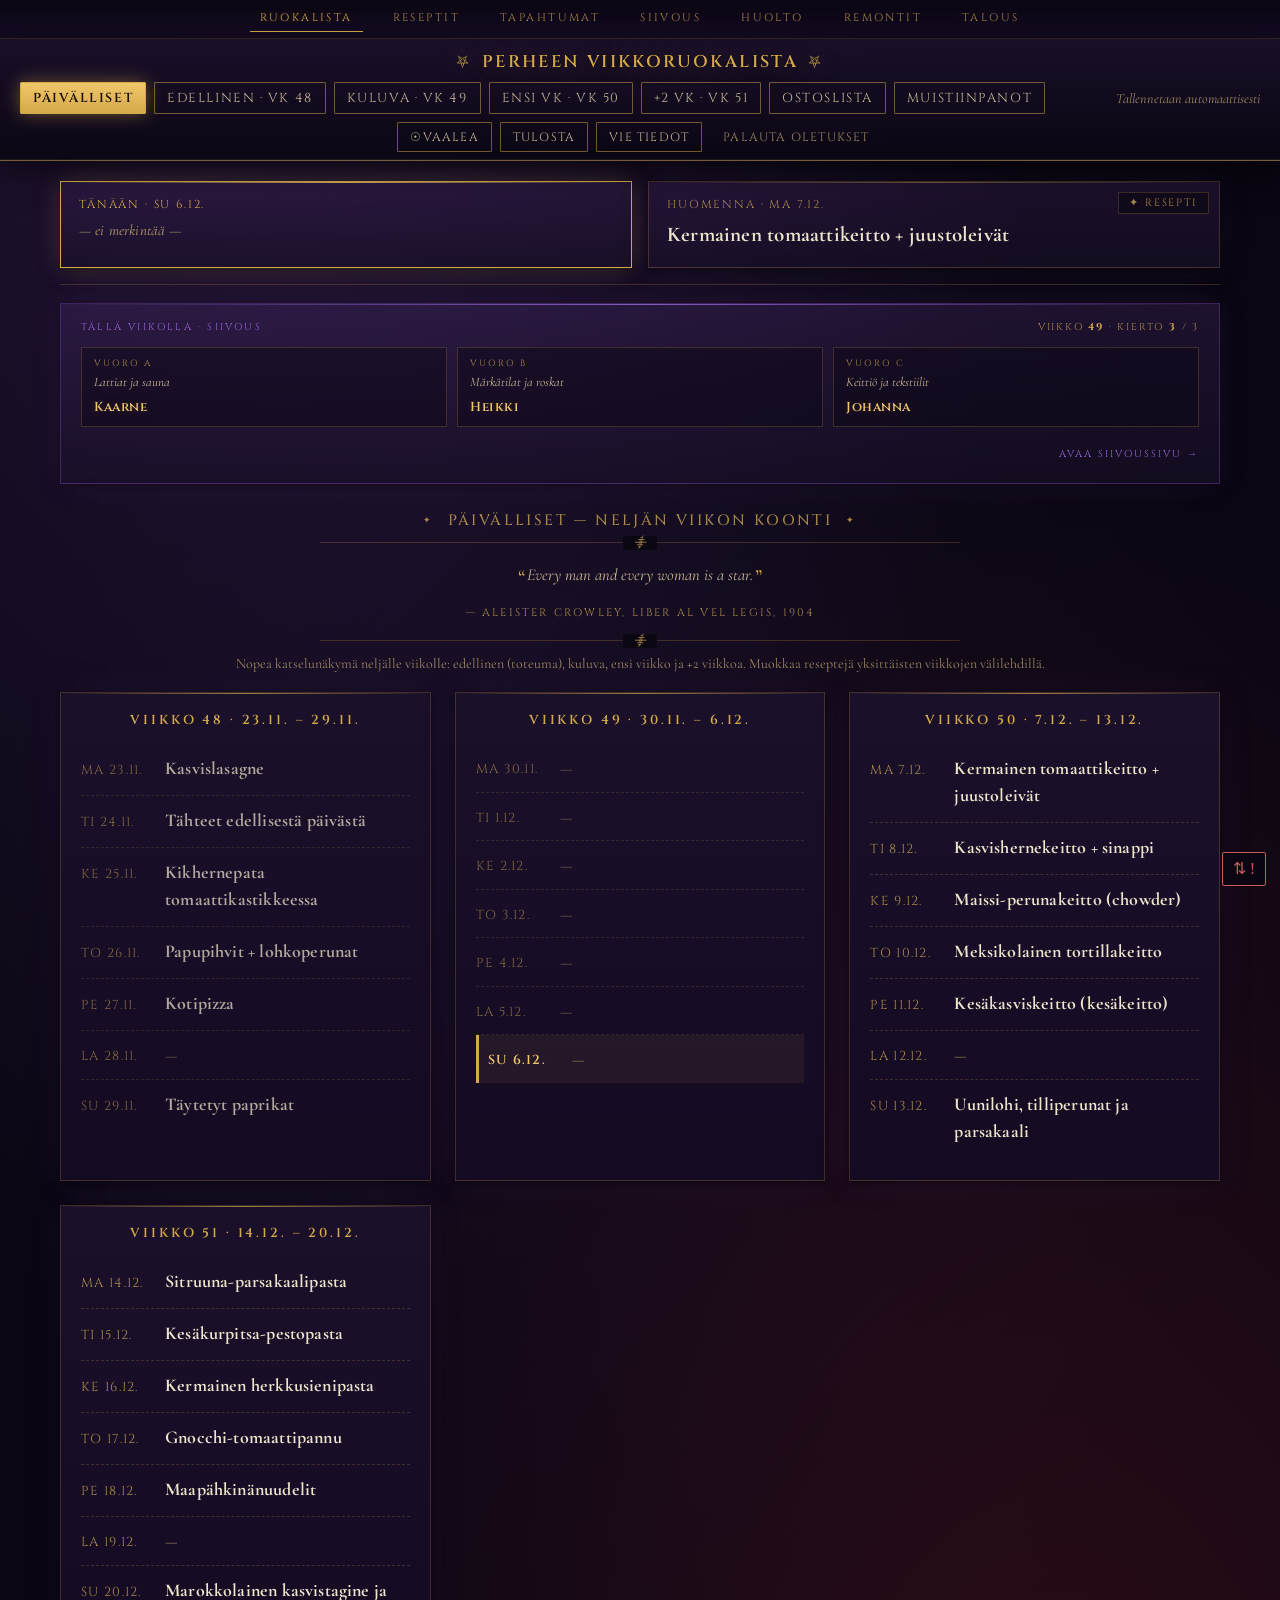
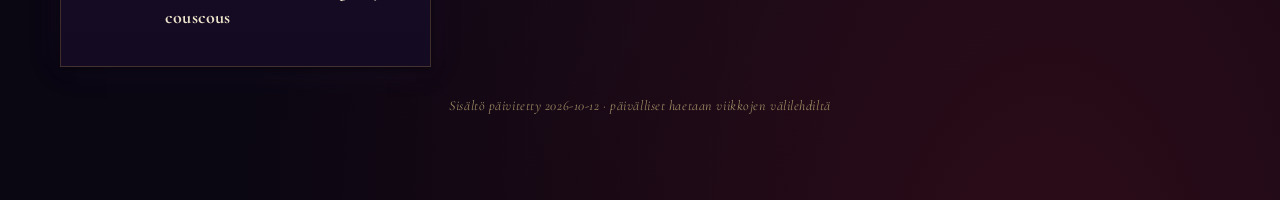
==== commit 011dd9eb: "Auto-update: 2026-10-12 (tapahtumat, päiväkoti, vk3-ehdotukset)" ====
--- a/index.html
+++ b/index.html
@@ -3,7 +3,7 @@
 <head>
 <meta charset="UTF-8">
 <meta name="viewport" content="width=device-width, initial-scale=1.0">
-<meta name="julkaistu" content="2026-10-11">
+<meta name="julkaistu" content="2026-10-12">
 <meta name="robots" content="noindex, nofollow">
 <meta http-equiv="Cache-Control" content="no-cache, no-store, must-revalidate">
 <meta http-equiv="Pragma" content="no-cache">
@@ -2155,7 +2155,7 @@
         <td><div class="cell" data-k="w1-l-ke"></div></td>
         <td><div class="cell" data-k="w1-l-to"></div></td>
         <td><div class="cell" data-k="w1-l-pe"></div></td>
-        <td><div class="cell" data-k="w1-l-la"><strong>Tähteet</strong><br>Papu-burritot</div></td>
+        <td><div class="cell" data-k="w1-l-la"><strong>Tähteet</strong><br>Kotipizza</div></td>
         <td><div class="cell" data-k="w1-l-su"><strong>Viikon ylijäämät</strong></div></td>
       </tr>
       <tr class="snack">
@@ -2170,13 +2170,13 @@
       </tr>
       <tr class="dinner">
         <th><span class="glyph">⛧</span>Päivällinen</th>
-        <td><div class="cell" data-k="w1-d-ma"><strong>Linssi-perunapaistos (kasvis-shepherd's pie)</strong></div></td>
+        <td><div class="cell" data-k="w1-d-ma"><strong>Kasvislasagne</strong></div></td>
         <td><div class="cell" data-k="w1-d-ti"><strong>Tähteet edellisestä päivästä</strong></div></td>
-        <td><div class="cell" data-k="w1-d-ke"><strong>Kikherne-tikka masala + riisi</strong></div></td>
-        <td><div class="cell" data-k="w1-d-to"><strong>Kukkakaali-juustokeitto</strong></div></td>
-        <td><div class="cell" data-k="w1-d-pe"><strong>Papu-burritot</strong></div></td>
+        <td><div class="cell" data-k="w1-d-ke"><strong>Kikhernepata tomaattikastikkeessa</strong></div></td>
+        <td><div class="cell" data-k="w1-d-to"><strong>Papupihvit + lohkoperunat</strong></div></td>
+        <td><div class="cell" data-k="w1-d-pe"><strong>Kotipizza</strong></div></td>
         <td><div class="cell" data-k="w1-d-la"></div></td>
-        <td><div class="cell" data-k="w1-d-su"><strong>Kasvisuunimakaroni</strong></div></td>
+        <td><div class="cell" data-k="w1-d-su"><strong>Täytetyt paprikat</strong></div></td>
       </tr>
       <tr class="evening">
         <th><span class="glyph">☾</span>Iltapala</th>
@@ -2219,7 +2219,7 @@
         <td><div class="cell" data-k="w2-l-ke"></div></td>
         <td><div class="cell" data-k="w2-l-to"></div></td>
         <td><div class="cell" data-k="w2-l-pe"></div></td>
-        <td><div class="cell" data-k="w2-l-la"><strong>Tähteet</strong><br>Kotipizza</div></td>
+        <td><div class="cell" data-k="w2-l-la"></div></td>
         <td><div class="cell" data-k="w2-l-su"><strong>Viikon ylijäämät</strong></div></td>
       </tr>
       <tr class="snack">
@@ -2234,13 +2234,13 @@
       </tr>
       <tr class="dinner">
         <th><span class="glyph">⛧</span>Päivällinen</th>
-        <td><div class="cell" data-k="w2-d-ma"><strong>Kasvislasagne</strong></div></td>
-        <td><div class="cell" data-k="w2-d-ti"><strong>Tähteet edellisestä päivästä</strong></div></td>
-        <td><div class="cell" data-k="w2-d-ke"><strong>Kikhernepata tomaattikastikkeessa</strong></div></td>
-        <td><div class="cell" data-k="w2-d-to"><strong>Papupihvit + lohkoperunat</strong></div></td>
-        <td><div class="cell" data-k="w2-d-pe"><strong>Kotipizza</strong></div></td>
+        <td><div class="cell" data-k="w2-d-ma"></div></td>
+        <td><div class="cell" data-k="w2-d-ti"></div></td>
+        <td><div class="cell" data-k="w2-d-ke"></div></td>
+        <td><div class="cell" data-k="w2-d-to"></div></td>
+        <td><div class="cell" data-k="w2-d-pe"></div></td>
         <td><div class="cell" data-k="w2-d-la"></div></td>
-        <td><div class="cell" data-k="w2-d-su"><strong>Täytetyt paprikat</strong></div></td>
+        <td><div class="cell" data-k="w2-d-su"></div></td>
       </tr>
       <tr class="evening">
         <th><span class="glyph">☾</span>Iltapala</th>
@@ -2446,8 +2446,8 @@
 
 <!-- ========== Päiväkodin valikko (julkaise.py hakee Aromi-API:sta) ========== -->
 <script type="application/json" id="tilaushistoria">{"paivitetty":"2026-05-10T14:46:22","hinnat":{"Paprika keltainen":{"ostokerrat":2,"yht_kpl":2,"yht_eur":2.25,"viimeisin_kpl":1.12,"viimeisin_pvm":"2026-04-27","tilausIdt":["1233714256","1227571612"],"keski_kpl":1.12},"Kotimaista yleisperuna 2 kg":{"ostokerrat":1,"yht_kpl":1,"yht_eur":1.68,"viimeisin_kpl":1.68,"viimeisin_pvm":"2026-04-27","tilausIdt":["1233714256"],"keski_kpl":1.68},"Kotimaista kurkku":{"ostokerrat":3,"yht_kpl":6,"yht_eur":12.399999999999999,"viimeisin_kpl":2.42,"viimeisin_pvm":"2026-04-27","tilausIdt":["1233714256","1227571612","1250455844"],"keski_kpl":2.07},"Sana-sol Vitanallet monivitamiini Cola 120kpl/240g":{"ostokerrat":1,"yht_kpl":1,"yht_eur":17.87,"viimeisin_kpl":17.87,"viimeisin_pvm":"2026-04-27","tilausIdt":["1233714256"],"keski_kpl":17.87},"Kotimaista 200g mustikka pakaste":{"ostokerrat":1,"yht_kpl":1,"yht_eur":2.15,"viimeisin_kpl":2.15,"viimeisin_pvm":"2026-04-27","tilausIdt":["1233714256"],"keski_kpl":2.15},"Xtra lettuhillo 800 g":{"ostokerrat":1,"yht_kpl":1,"yht_eur":1.98,"viimeisin_kpl":1.98,"viimeisin_pvm":"2026-04-27","tilausIdt":["1233714256"],"keski_kpl":1.98},"Xtra hiilihapotettu kivennäisvesi 1,5l":{"ostokerrat":2,"yht_kpl":3,"yht_eur":5.550000000000001,"viimeisin_kpl":1.11,"viimeisin_pvm":"2026-04-27","tilausIdt":["1233714256","1227571612"],"keski_kpl":1.85},"Palmolive Naturals Milk & Honey suihkusaippua 250 ml":{"ostokerrat":1,"yht_kpl":1,"yht_eur":1.95,"viimeisin_kpl":1.95,"viimeisin_pvm":"2026-04-27","tilausIdt":["1233714256"],"keski_kpl":1.95},"Erittäin Hieno Suomalainen Tervashampoo 300ml":{"ostokerrat":1,"yht_kpl":1,"yht_eur":2.3,"viimeisin_kpl":2.3,"viimeisin_pvm":"2026-04-27","tilausIdt":["1233714256"],"keski_kpl":2.3},"Xtra wc-paperi 8 rll":{"ostokerrat":2,"yht_kpl":2,"yht_eur":3.78,"viimeisin_kpl":1.89,"viimeisin_pvm":"2026-04-27","tilausIdt":["1233714256","1227571612"],"keski_kpl":1.89},"Bioska 10L biojätepussi":{"ostokerrat":1,"yht_kpl":1,"yht_eur":1.99,"viimeisin_kpl":1.99,"viimeisin_pvm":"2026-04-27","tilausIdt":["1233714256"],"keski_kpl":1.99},"Xtra vadelma 400 g pakaste":{"ostokerrat":2,"yht_kpl":2,"yht_eur":7.18,"viimeisin_kpl":3.59,"viimeisin_pvm":"2026-04-27","tilausIdt":["1233714256","1227571612"],"keski_kpl":3.59},"Pågen JättiPaahto 1100g vehnäpaahtoleipä":{"ostokerrat":1,"yht_kpl":1,"yht_eur":3.35,"viimeisin_kpl":3.35,"viimeisin_pvm":"2026-04-27","tilausIdt":["1233714256"],"keski_kpl":3.35},"Kotimaista 4 Viljan hiutale 750 g":{"ostokerrat":1,"yht_kpl":1,"yht_eur":0.93,"viimeisin_kpl":0.93,"viimeisin_pvm":"2026-04-27","tilausIdt":["1233714256"],"keski_kpl":0.93},"Vaasan Ruispalat 330 g 6 kpl revitty täysjyväruisleipä":{"ostokerrat":2,"yht_kpl":2,"yht_eur":2.34,"viimeisin_kpl":1.17,"viimeisin_pvm":"2026-04-27","tilausIdt":["1233714256","1227571612"],"keski_kpl":1.17},"Valio vapaan lehmän täysmaito 1 l":{"ostokerrat":1,"yht_kpl":1,"yht_eur":1.44,"viimeisin_kpl":1.44,"viimeisin_pvm":"2026-04-27","tilausIdt":["1233714256"],"keski_kpl":1.44},"Kotimaista 2dl ESL 35% kuohukerma":{"ostokerrat":1,"yht_kpl":1,"yht_eur":1.19,"viimeisin_kpl":1.19,"viimeisin_pvm":"2026-04-27","tilausIdt":["1233714256"],"keski_kpl":1.19},"Kotimaista isot vapaan kanan munat L15":{"ostokerrat":2,"yht_kpl":2,"yht_eur":7.7,"viimeisin_kpl":3.85,"viimeisin_pvm":"2026-04-27","tilausIdt":["1233714256","1250455844"],"keski_kpl":3.85},"Coop emmental juustoraaste 150 g":{"ostokerrat":2,"yht_kpl":2,"yht_eur":2.68,"viimeisin_kpl":1.34,"viimeisin_pvm":"2026-04-27","tilausIdt":["1233714256","1227571612"],"keski_kpl":1.34},"Coop mozzarella juustoraaste 150 g":{"ostokerrat":3,"yht_kpl":3,"yht_eur":3.81,"viimeisin_kpl":1.28,"viimeisin_pvm":"2026-04-27","tilausIdt":["1233714256","1227571612","1250455844"],"keski_kpl":1.27},"Xtra pehmeät vehnätortillat 8 kpl 280 g":{"ostokerrat":1,"yht_kpl":2,"yht_eur":2.6,"viimeisin_kpl":1.3,"viimeisin_pvm":"2026-04-27","tilausIdt":["1233714256"],"keski_kpl":1.3},"Coop Eko tomaattimurska luomu 390 g":{"ostokerrat":2,"yht_kpl":4,"yht_eur":7.92,"viimeisin_kpl":1.98,"viimeisin_pvm":"2026-04-27","tilausIdt":["1233714256","1227571612"],"keski_kpl":1.98},"Urtekram Luomu Mustapapu suolavedessä 400/240g":{"ostokerrat":1,"yht_kpl":1,"yht_eur":2.24,"viimeisin_kpl":2.24,"viimeisin_pvm":"2026-04-27","tilausIdt":["1233714256"],"keski_kpl":2.24},"Coop Lasagne pasta, sisältää kananmunaa 500 g":{"ostokerrat":1,"yht_kpl":1,"yht_eur":2.24,"viimeisin_kpl":2.24,"viimeisin_pvm":"2026-04-27","tilausIdt":["1233714256"],"keski_kpl":2.24},"Coop couscous 500 g":{"ostokerrat":1,"yht_kpl":1,"yht_eur":1.78,"viimeisin_kpl":1.78,"viimeisin_pvm":"2026-04-27","tilausIdt":["1233714256"],"keski_kpl":1.78},"Coop sitruuna":{"ostokerrat":1,"yht_kpl":1,"yht_eur":0.86,"viimeisin_kpl":0.86,"viimeisin_pvm":"2026-04-27","tilausIdt":["1233714256"],"keski_kpl":0.86},"Xtra Hienonnettu pinaatti 1 kg pakaste":{"ostokerrat":1,"yht_kpl":1,"yht_eur":1.94,"viimeisin_kpl":1.94,"viimeisin_pvm":"2026-04-27","tilausIdt":["1233714256"],"keski_kpl":1.94},"Kasvihuone avomaankurkku":{"ostokerrat":1,"yht_kpl":1,"yht_eur":0.73,"viimeisin_kpl":0.73,"viimeisin_pvm":"2026-04-27","tilausIdt":["1233714256"],"keski_kpl":0.73},"Xtra Classic konetiskitabletti 60 kpl":{"ostokerrat":1,"yht_kpl":1,"yht_eur":3.25,"viimeisin_kpl":3.25,"viimeisin_pvm":"2026-04-22","tilausIdt":["1227571612"],"keski_kpl":3.25},"Ilo Nestesaippua 3 L Omena":{"ostokerrat":1,"yht_kpl":1,"yht_eur":2.79,"viimeisin_kpl":2.79,"viimeisin_pvm":"2026-04-22","tilausIdt":["1227571612"],"keski_kpl":2.79},"Coop paperikäsipyyhe 150 kpl":{"ostokerrat":2,"yht_kpl":3,"yht_eur":6.01,"viimeisin_kpl":1.25,"viimeisin_pvm":"2026-04-22","tilausIdt":["1227571612","1250455844"],"keski_kpl":2.0},"Valio Hyvä suomalainen Arki® juustoviipale e500 g":{"ostokerrat":1,"yht_kpl":1,"yht_eur":4.15,"viimeisin_kpl":4.15,"viimeisin_pvm":"2026-04-22","tilausIdt":["1227571612"],"keski_kpl":4.15},"Rummo Fusilli pasta no 48 500g":{"ostokerrat":1,"yht_kpl":1,"yht_eur":2.49,"viimeisin_kpl":2.49,"viimeisin_pvm":"2026-04-22","tilausIdt":["1227571612"],"keski_kpl":2.49},"Coop makea maissi 450 g pakaste":{"ostokerrat":1,"yht_kpl":1,"yht_eur":0.99,"viimeisin_kpl":0.99,"viimeisin_pvm":"2026-04-22","tilausIdt":["1227571612"],"keski_kpl":0.99},"Xtra salaattijuustopala 20% rasvaa 200 g":{"ostokerrat":1,"yht_kpl":1,"yht_eur":1.11,"viimeisin_kpl":1.11,"viimeisin_pvm":"2026-04-22","tilausIdt":["1227571612"],"keski_kpl":1.11},"Bataatti":{"ostokerrat":1,"yht_kpl":2,"yht_eur":2.32,"viimeisin_kpl":1.16,"viimeisin_pvm":"2026-04-22","tilausIdt":["1227571612"],"keski_kpl":1.16},"Kotimaista vähälaktoosinen AB-piimä 1l":{"ostokerrat":1,"yht_kpl":1,"yht_eur":1.49,"viimeisin_kpl":1.49,"viimeisin_pvm":"2026-04-22","tilausIdt":["1227571612"],"keski_kpl":1.49},"Kotimaista kevytmaito 1 L":{"ostokerrat":1,"yht_kpl":2,"yht_eur":3.76,"viimeisin_kpl":1.88,"viimeisin_pvm":"2026-04-22","tilausIdt":["1227571612"],"keski_kpl":1.88},"Kotimaista täysmaito 1l":{"ostokerrat":2,"yht_kpl":4,"yht_eur":11.12,"viimeisin_kpl":2.78,"viimeisin_pvm":"2026-04-22","tilausIdt":["1227571612","1250455844"],"keski_kpl":2.78},"Coop kaakao 250 g":{"ostokerrat":1,"yht_kpl":1,"yht_eur":3.15,"viimeisin_kpl":3.15,"viimeisin_pvm":"2026-04-22","tilausIdt":["1227571612"],"keski_kpl":3.15},"Kotimaista hedelmämysli 1 kg":{"ostokerrat":1,"yht_kpl":1,"yht_eur":3.9,"viimeisin_kpl":3.9,"viimeisin_pvm":"2026-04-22","tilausIdt":["1227571612"],"keski_kpl":3.9},"Xtra vehnäjauho 2 kg":{"ostokerrat":1,"yht_kpl":1,"yht_eur":0.84,"viimeisin_kpl":0.84,"viimeisin_pvm":"2026-04-22","tilausIdt":["1227571612"],"keski_kpl":0.84},"Wasa 550g Sport näkkileipä":{"ostokerrat":1,"yht_kpl":1,"yht_eur":2.94,"viimeisin_kpl":2.94,"viimeisin_pvm":"2026-04-22","tilausIdt":["1227571612"],"keski_kpl":2.94},"Kotimaista voi normaalisuolainen 500g":{"ostokerrat":1,"yht_kpl":1,"yht_eur":3.69,"viimeisin_kpl":3.69,"viimeisin_pvm":"2026-04-22","tilausIdt":["1227571612"],"keski_kpl":3.69},"Kotimaista maitorahka 250g rasvaton laktoositon":{"ostokerrat":1,"yht_kpl":1,"yht_eur":0.74,"viimeisin_kpl":0.74,"viimeisin_pvm":"2026-04-22","tilausIdt":["1227571612"],"keski_kpl":0.74},"Valio Hyvä suomalainen Arki® jogurtti mansikka-banaani 1 kg":{"ostokerrat":1,"yht_kpl":1,"yht_eur":1.49,"viimeisin_kpl":1.49,"viimeisin_pvm":"2026-04-22","tilausIdt":["1227571612"],"keski_kpl":1.49},"Kotimaista kermaviili 6 % laktoositon 200 g":{"ostokerrat":1,"yht_kpl":1,"yht_eur":0.45,"viimeisin_kpl":0.45,"viimeisin_pvm":"2026-04-22","tilausIdt":["1227571612"],"keski_kpl":0.45},"Kotimaista Ruokakerma 15% UHT laktoositon 2 dl":{"ostokerrat":1,"yht_kpl":1,"yht_eur":0.48,"viimeisin_kpl":0.48,"viimeisin_pvm":"2026-04-22","tilausIdt":["1227571612"],"keski_kpl":0.48},"Xtra 210/125g Mozzarellajuusto 17% rasvaa":{"ostokerrat":1,"yht_kpl":1,"yht_eur":1.15,"viimeisin_kpl":1.15,"viimeisin_pvm":"2026-04-22","tilausIdt":["1227571612"],"keski_kpl":1.15},"Kotimaista vapaan kanan munat M10":{"ostokerrat":1,"yht_kpl":1,"yht_eur":2.19,"viimeisin_kpl":2.19,"viimeisin_pvm":"2026-04-22","tilausIdt":["1227571612"],"keski_kpl":2.19},"Xtra granola natural 750 g":{"ostokerrat":1,"yht_kpl":1,"yht_eur":2.89,"viimeisin_kpl":2.89,"viimeisin_pvm":"2026-04-22","tilausIdt":["1227571612"],"keski_kpl":2.89},"Baba Original Hummus kikhernelevite 225g":{"ostokerrat":1,"yht_kpl":1,"yht_eur":2.98,"viimeisin_kpl":2.98,"viimeisin_pvm":"2026-04-22","tilausIdt":["1227571612"],"keski_kpl":2.98},"Änglamark maapähkinävoi smooth luomu 350 g":{"ostokerrat":1,"yht_kpl":1,"yht_eur":2.76,"viimeisin_kpl":2.76,"viimeisin_pvm":"2026-04-22","tilausIdt":["1227571612"],"keski_kpl":2.76},"Coop maissinjyvät 500 g":{"ostokerrat":1,"yht_kpl":1,"yht_eur":1.39,"viimeisin_kpl":1.39,"viimeisin_pvm":"2026-04-22","tilausIdt":["1227571612"],"keski_kpl":1.39},"Coop Manzanilla vihreät oliivit paprikatahnatäytteellä 235/142 g":{"ostokerrat":1,"yht_kpl":1,"yht_eur":0.79,"viimeisin_kpl":0.79,"viimeisin_pvm":"2026-04-22","tilausIdt":["1227571612"],"keski_kpl":0.79},"Kotimaista Pizzapohja 4kpl/360g":{"ostokerrat":1,"yht_kpl":2,"yht_eur":5.56,"viimeisin_kpl":2.78,"viimeisin_pvm":"2026-04-22","tilausIdt":["1227571612"],"keski_kpl":2.78},"Coop punaiset linssit 400 g":{"ostokerrat":1,"yht_kpl":1,"yht_eur":1.58,"viimeisin_kpl":1.58,"viimeisin_pvm":"2026-04-22","tilausIdt":["1227571612"],"keski_kpl":1.58},"Coop hienonnettu pinaatti 150 g pakaste":{"ostokerrat":1,"yht_kpl":3,"yht_eur":3.6,"viimeisin_kpl":1.2,"viimeisin_pvm":"2026-04-22","tilausIdt":["1227571612"],"keski_kpl":1.2},"Kotimaista arkiperuna 1 kg":{"ostokerrat":2,"yht_kpl":2,"yht_eur":1.98,"viimeisin_kpl":0.99,"viimeisin_pvm":"2026-04-22","tilausIdt":["1227571612","1250455844"],"keski_kpl":0.99},"Xtra tomaatti Suomi":{"ostokerrat":1,"yht_kpl":3,"yht_eur":1.53,"viimeisin_kpl":0.51,"viimeisin_pvm":"2026-04-22","tilausIdt":["1227571612"],"keski_kpl":0.51},"Porkkanapussi 1 kg Karotia":{"ostokerrat":1,"yht_kpl":1,"yht_eur":1.29,"viimeisin_kpl":1.29,"viimeisin_pvm":"2026-04-22","tilausIdt":["1227571612"],"keski_kpl":1.29},"Valkosipuli":{"ostokerrat":1,"yht_kpl":1,"yht_eur":0.35,"viimeisin_kpl":0.35,"viimeisin_pvm":"2026-04-22","tilausIdt":["1227571612"],"keski_kpl":0.35},"Coop banaani":{"ostokerrat":1,"yht_kpl":7,"yht_eur":12.74,"viimeisin_kpl":1.82,"viimeisin_pvm":"2026-04-22","tilausIdt":["1227571612"],"keski_kpl":1.82},"Valio Hedelmätarha® appelsiinimehu 1 l hedelmälihaa":{"ostokerrat":1,"yht_kpl":1,"yht_eur":2.85,"viimeisin_kpl":2.85,"viimeisin_pvm":"2026-05-11","tilausIdt":["1250455844"],"keski_kpl":2.85},"Kotimaista wc-paperi 8rl valkoinen":{"ostokerrat":1,"yht_kpl":1,"yht_eur":3.89,"viimeisin_kpl":3.89,"viimeisin_pvm":"2026-05-11","tilausIdt":["1250455844"],"keski_kpl":3.89},"Coop Ohut Kalkkunaleikkele 200g":{"ostokerrat":1,"yht_kpl":1,"yht_eur":1.59,"viimeisin_kpl":1.59,"viimeisin_pvm":"2026-05-11","tilausIdt":["1250455844"],"keski_kpl":1.59},"Kotimaista lettuhillo 410 g":{"ostokerrat":1,"yht_kpl":1,"yht_eur":3.29,"viimeisin_kpl":3.29,"viimeisin_pvm":"2026-05-11","tilausIdt":["1250455844"],"keski_kpl":3.29},"Järvikylä min50g Persilja":{"ostokerrat":1,"yht_kpl":1,"yht_eur":1.65,"viimeisin_kpl":1.65,"viimeisin_pvm":"2026-05-11","tilausIdt":["1250455844"],"keski_kpl":1.65},"SoFine tofu maustamaton luomu 400g":{"ostokerrat":1,"yht_kpl":1,"yht_eur":2.68,"viimeisin_kpl":2.68,"viimeisin_pvm":"2026-05-11","tilausIdt":["1250455844"],"keski_kpl":2.68},"Järvikylä min50g Tilli":{"ostokerrat":1,"yht_kpl":1,"yht_eur":1.65,"viimeisin_kpl":1.65,"viimeisin_pvm":"2026-05-11","tilausIdt":["1250455844"],"keski_kpl":1.65},"Kotimaista 2dl laktoositon ESL 35% kuohukerma":{"ostokerrat":1,"yht_kpl":1,"yht_eur":1.19,"viimeisin_kpl":1.19,"viimeisin_pvm":"2026-05-11","tilausIdt":["1250455844"],"keski_kpl":1.19},"Yeo's 400g nuudeli Ezy-Cook":{"ostokerrat":1,"yht_kpl":1,"yht_eur":2.45,"viimeisin_kpl":2.45,"viimeisin_pvm":"2026-05-11","tilausIdt":["1250455844"],"keski_kpl":2.45},"Kotimaista leipäjuusto laktoositon 200g":{"ostokerrat":1,"yht_kpl":1,"yht_eur":2.95,"viimeisin_kpl":2.95,"viimeisin_pvm":"2026-05-11","tilausIdt":["1250455844"],"keski_kpl":2.95},"Fazer Puikula Täysjyväruis 9kpl 500g, täysjyväruisleipä":{"ostokerrat":1,"yht_kpl":1,"yht_eur":1.95,"viimeisin_kpl":1.95,"viimeisin_pvm":"2026-05-11","tilausIdt":["1250455844"],"keski_kpl":1.95},"Pingviini Suklaa Laktoositon kermajäätelö kotipakkaus 1L/500g":{"ostokerrat":1,"yht_kpl":1,"yht_eur":2.75,"viimeisin_kpl":2.75,"viimeisin_pvm":"2026-05-11","tilausIdt":["1250455844"],"keski_kpl":2.75},"Pingviini Vanilja kermajäätelö kotipakkaus 1L/495g":{"ostokerrat":1,"yht_kpl":1,"yht_eur":1.75,"viimeisin_kpl":1.75,"viimeisin_pvm":"2026-05-11","tilausIdt":["1250455844"],"keski_kpl":1.75},"Valio Hyvä suomalainen Arki® juustoviipale e140 g":{"ostokerrat":1,"yht_kpl":1,"yht_eur":2.14,"viimeisin_kpl":2.14,"viimeisin_pvm":"2026-05-11","tilausIdt":["1250455844"],"keski_kpl":2.14},"Valio Hyvä suomalainen Arki® jogurtti vanilja 1 kg":{"ostokerrat":1,"yht_kpl":2,"yht_eur":5.96,"viimeisin_kpl":2.98,"viimeisin_pvm":"2026-05-11","tilausIdt":["1250455844"],"keski_kpl":2.98},"Valio voi normaalisuolainen 200 g":{"ostokerrat":1,"yht_kpl":1,"yht_eur":2.49,"viimeisin_kpl":2.49,"viimeisin_pvm":"2026-05-11","tilausIdt":["1250455844"],"keski_kpl":2.49},"Kotimaista laktoositon kevytmaitojuoma 1 L":{"ostokerrat":1,"yht_kpl":3,"yht_eur":12.15,"viimeisin_kpl":4.05,"viimeisin_pvm":"2026-05-11","tilausIdt":["1250455844"],"keski_kpl":4.05},"Kotimaista 1 kg Maustamaton jogurtti laktoositon":{"ostokerrat":1,"yht_kpl":2,"yht_eur":6.2,"viimeisin_kpl":3.1,"viimeisin_pvm":"2026-05-11","tilausIdt":["1250455844"],"keski_kpl":3.1},"Preah Vihear Jasmiini riisi 10kg":{"ostokerrat":1,"yht_kpl":1,"yht_eur":17.95,"viimeisin_kpl":17.95,"viimeisin_pvm":"2026-05-11","tilausIdt":["1250455844"],"keski_kpl":17.95},"Coop tomaattimurska 390 g":{"ostokerrat":1,"yht_kpl":2,"yht_eur":3.04,"viimeisin_kpl":1.52,"viimeisin_pvm":"2026-05-11","tilausIdt":["1250455844"],"keski_kpl":1.52},"Coop Taste of Asia kookosmaito 400 ml":{"ostokerrat":1,"yht_kpl":1,"yht_eur":1.24,"viimeisin_kpl":1.24,"viimeisin_pvm":"2026-05-11","tilausIdt":["1250455844"],"keski_kpl":1.24},"Päärynä I Conference":{"ostokerrat":1,"yht_kpl":4,"yht_eur":10.4,"viimeisin_kpl":2.6,"viimeisin_pvm":"2026-05-11","tilausIdt":["1250455844"],"keski_kpl":2.6},"Pakkasmarja 250g Suomalainen Kuningas Marjasekoitus":{"ostokerrat":1,"yht_kpl":1,"yht_eur":4.49,"viimeisin_kpl":4.49,"viimeisin_pvm":"2026-05-11","tilausIdt":["1250455844"],"keski_kpl":4.49},"Chiquita banaani":{"ostokerrat":1,"yht_kpl":7,"yht_eur":18.62,"viimeisin_kpl":2.66,"viimeisin_pvm":"2026-05-11","tilausIdt":["1250455844"],"keski_kpl":2.66},"Paprika punainen":{"ostokerrat":1,"yht_kpl":3,"yht_eur":8.19,"viimeisin_kpl":2.73,"viimeisin_pvm":"2026-05-11","tilausIdt":["1250455844"],"keski_kpl":2.73}},"tilaukset_yhteenveto":[{"id":"1250455844","pvm":"2026-05-11","summa":112.52,"kauppa":"Prisma Kaleva","tuotteita":31},{"id":"1233714256","pvm":"2026-04-27","summa":73.02,"kauppa":"Prisma Kaleva","tuotteita":28},{"id":"1227571612","pvm":"2026-04-22","summa":88.21,"kauppa":"Prisma Linnainmaa","tuotteita":44},{"id":"800083120","pvm":"2026-04-01","summa":48.85,"kauppa":"Sale Janka","tuotteita":0},{"id":"1147389489","pvm":"2026-02-17","summa":41.65,"kauppa":"Sale Janka","tuotteita":0},{"id":"1143819018","pvm":"2026-02-14","summa":39.34,"kauppa":"Sale Janka","tuotteita":0},{"id":"1142991827","pvm":"2026-02-13","summa":45.1,"kauppa":"Sale Janka","tuotteita":0},{"id":"708138669","pvm":"2025-12-20","summa":39.67,"kauppa":"Sale Osmonmäki","tuotteita":0},{"id":"1077122402","pvm":"2025-12-19","summa":267.38,"kauppa":"Prisma Kaleva","tuotteita":0},{"id":"1061104407","pvm":"2025-12-06","summa":59.91,"kauppa":"Sale Janka","tuotteita":0},{"id":"1042355482","pvm":"2025-11-22","summa":33.68,"kauppa":"Sale Janka","tuotteita":0},{"id":"605280908","pvm":"2025-08-23","summa":13.26,"kauppa":"Sale Janka","tuotteita":0},{"id":"561644002","pvm":"2025-06-17","summa":32.88,"kauppa":"Sale Janka","tuotteita":0}]}</script>
-<script type="application/json" id="inventaario">{"paivitetty":"2026-10-11","lahde":"kuiva-aineiden_ja_pakasteiden_inventaario.xlsx","tuotteet":[{"varasto":"kuiva","kategoria":"Pastat ja nuudelit","tuote":"Lasagnelevyt","merkki":"Coop","jaljella_g":500,"huom":"Durumvehnä + kananmuna"},{"varasto":"kuiva","kategoria":"Pastat ja nuudelit","tuote":"Pikamakaroni","merkki":"Coop Xtra","jaljella_g":600,"huom":null},{"varasto":"kuiva","kategoria":"Pastat ja nuudelit","tuote":"Fusilli No. 48","merkki":"Rummo","jaljella_g":200,"huom":null},{"varasto":"kuiva","kategoria":"Pastat ja nuudelit","tuote":"Täysjyvä rakettispagetti","merkki":"Myllyn Paras","jaljella_g":115,"huom":null},{"varasto":"kuiva","kategoria":"Pastat ja nuudelit","tuote":"Tumma makaroni","merkki":"Myllyn Paras","jaljella_g":130,"huom":null},{"varasto":"kuiva","kategoria":"Pastat ja nuudelit","tuote":"Eggnoodles","merkki":"Coop Taste of Asia","jaljella_g":140,"huom":null},{"varasto":"kuiva","kategoria":"Pastat ja nuudelit","tuote":"Riisinuudelit","merkki":null,"jaljella_g":110,"huom":null},{"varasto":"kuiva","kategoria":"Pastat ja nuudelit","tuote":"Bánh Phở -riisinuudeli","merkki":"Chantaboon","jaljella_g":220,"huom":"Tuotettu Thaimaassa"},{"varasto":"kuiva","kategoria":"Pastat ja nuudelit","tuote":"Vehnä-instantnuudelipalat","merkki":null,"jaljella_g":255,"huom":"3 palaa jäljellä, alkuperäinen pakkaus ei tallessa, paino arvio (~85 g/pala)"},{"varasto":"kuiva","kategoria":"Pastat ja nuudelit","tuote":"Yakisoba Veggie -instantnuudeli","merkki":null,"jaljella_g":85,"huom":"1 annospakkaus, paino arvio"},{"varasto":"kuiva","kategoria":"Riisit","tuote":"Sushiriisi","merkki":"Fukishi","jaljella_g":500,"huom":null},{"varasto":"kuiva","kategoria":"Riisit","tuote":"Pitkäjyväinen riisi (Parboiled)","merkki":null,"jaljella_g":750,"huom":null},{"varasto":"kuiva","kategoria":"Riisit","tuote":"Puuroriisi (Grötris)","merkki":"Coop","jaljella_g":330,"huom":null},{"varasto":"kuiva","kategoria":"Riisit","tuote":"Puuroriisi","merkki":"Risella","jaljella_g":330,"huom":null},{"varasto":"kuiva","kategoria":"Riisit","tuote":"Jasmiiniriisi","merkki":"Preah Vihear","jaljella_g":10000,"huom":"Cambodia, SRP-sertifioitu"},{"varasto":"kuiva","kategoria":"Jyvät ja muut viljat","tuote":"Ohrasuurimo, kokonainen","merkki":"Korpelan Mylly","jaljella_g":600,"huom":null},{"varasto":"kuiva","kategoria":"Jyvät ja muut viljat","tuote":"Ohrasuurimo, kokonainen","merkki":"Korpelan Mylly","jaljella_g":300,"huom":null},{"varasto":"kuiva","kategoria":"Jyvät ja muut viljat","tuote":"Kvinoa","merkki":"Risella","jaljella_g":250,"huom":null},{"varasto":"kuiva","kategoria":"Jyvät ja muut viljat","tuote":"Villikaura (gluteeniton)","merkki":"Myllärin","jaljella_g":240,"huom":null},{"varasto":"kuiva","kategoria":"Jyvät ja muut viljat","tuote":"Couscous","merkki":"Coop","jaljella_g":250,"huom":null},{"varasto":"kuiva","kategoria":"Jyvät ja muut viljat","tuote":"Hedelmämysli","merkki":"Kotimaista","jaljella_g":900,"huom":null},{"varasto":"kuiva","kategoria":"Jyvät ja muut viljat","tuote":"Mannasuurimo","merkki":"Kotimaista","jaljella_g":900,"huom":null},{"varasto":"kuiva","kategoria":"Jyvät ja muut viljat","tuote":"Kaurahiutale","merkki":"Kotimaista","jaljella_g":200,"huom":null},{"varasto":"kuiva","kategoria":"Jyvät ja muut viljat","tuote":"4 viljan hiutale","merkki":"Kotimaista","jaljella_g":900,"huom":null},{"varasto":"kuiva","kategoria":"Palkokasvit","tuote":"Punaiset linssit (säilyke)","merkki":"Coop","jaljella_g":380,"huom":"Tölkki; valutettu paino 230 g"},{"varasto":"kuiva","kategoria":"Palkokasvit","tuote":"Vihreät linssit (kuivat)","merkki":null,"jaljella_g":400,"huom":null},{"varasto":"kuiva","kategoria":"Palkokasvit","tuote":"Vihreä linssi, luomu (kuivat)","merkki":"Foodin","jaljella_g":165,"huom":null},{"varasto":"kuiva","kategoria":"Palkokasvit","tuote":"Borlottipavut (säilyke, luomu)","merkki":"Coop EKO","jaljella_g":380,"huom":"Tölkki; valutettu paino 230 g"},{"varasto":"kuiva","kategoria":"Palkokasvit","tuote":"Kikherneet (säilyke)","merkki":"Coop Xtra","jaljella_g":380,"huom":"Tölkki; valutettu paino 230 g"},{"varasto":"kuiva","kategoria":"Palkokasvit","tuote":"Mungpavut (kuivat)","merkki":"Go Green","jaljella_g":250,"huom":"Päiväys ohi yli vuoden; tarkista haju/hyönteiset"},{"varasto":"kuiva","kategoria":"Palkokasvit","tuote":"Keltaiset linssit","merkki":"Go Green Svenska","jaljella_g":80,"huom":"Päiväys ohi n. 1,5 v; tarkista haju/hyönteiset"},{"varasto":"kuiva","kategoria":"Jauhot","tuote":"Vehnäjauho","merkki":"Coop Xtra","jaljella_g":2000,"huom":null},{"varasto":"kuiva","kategoria":"Jauhot","tuote":"Kikhernejauho, luomu","merkki":"Foodin","jaljella_g":175,"huom":null},{"varasto":"kuiva","kategoria":"Säilyketomaatit","tuote":"Tomaattimurska, maustamaton","merkki":"Coop","jaljella_g":780,"huom":"2 pakkausta"},{"varasto":"kuiva","kategoria":"Säilyketomaatit","tuote":"Tomaattimurska, maustamaton (luomu)","merkki":"Coop EKO","jaljella_g":390,"huom":null},{"varasto":"kuiva","kategoria":"Aasialaiset / umami","tuote":"Sushi nori, paahdettu","merkki":"Asian Food Service","jaljella_g":70,"huom":"50 levyä alkuperäisessä"},{"varasto":"kuiva","kategoria":"Aasialaiset / umami","tuote":"Shiitake-sienet, kuivatut","merkki":null,"jaljella_g":55,"huom":null},{"varasto":"kuiva","kategoria":"Aasialaiset / umami","tuote":"Katsuobushi (bonitohiutaleet)","merkki":"Daewang","jaljella_g":25,"huom":"Dashi-liemen ainekset"},{"varasto":"kuiva","kategoria":"Aasialaiset / umami","tuote":"Kombu (merilevätikku)","merkki":null,"jaljella_g":null,"huom":"6 tikkua jäljellä; pakkauskoko ei tiedossa; dashi-liemen ainekset"},{"varasto":"kuiva","kategoria":"Siemenet","tuote":"Seesaminsiemenet, luomu","merkki":"Sesamfrö","jaljella_g":300,"huom":null},{"varasto":"kuiva","kategoria":"Siemenet","tuote":"Auringonkukansiemenet","merkki":null,"jaljella_g":900,"huom":"Useita avattuja pusseja yhteensä: Solsikkekerner 375 g, Solros 400 g + irtopussi"},{"varasto":"kuiva","kategoria":"Muut","tuote":"Tortillat (vehnä)","merkki":"Coop Xtra","jaljella_g":560,"huom":"8 kpl per pussi; 2 pussia"},{"varasto":"kuiva","kategoria":"Muut","tuote":"Soijasuikaleet","merkki":"Soyappétit","jaljella_g":625,"huom":"Päiväys ohi n. 6 vk; runsasproteiininen, Serbia"},{"varasto":"kuiva","kategoria":"Muut","tuote":"Tumma soijarouhe (gluteeniton)","merkki":"VegeSun","jaljella_g":250,"huom":"Runsasproteiininen, runsaskuitunen"},{"varasto":"kuiva","kategoria":"Muut","tuote":"Tiivistetty maito, makeutettu","merkki":"Toesleffs","jaljella_g":397,"huom":"Säilyketölkki; 45 % sokeria"},{"varasto":"kuiva","kategoria":"Muut","tuote":"Paahdettu sipulirouhe","merkki":"Klassinen","jaljella_g":95,"huom":"Rostad lök; lähes täysi"},{"varasto":"kuiva","kategoria":"Muut","tuote":"Ravintohiivahiutaleet","merkki":"Marigold Engevita","jaljella_g":25,"huom":"Savoury Yeast Flakes"},{"varasto":"kuiva","kategoria":"Muut","tuote":"Mantelivoi","merkki":"Amona Almond Butter","jaljella_g":70,"huom":"Vegaani; ei lisättyä sokeria/suolaa/palmuöljyä"},{"varasto":"pakastin","kategoria":"Sienet","tuote":"Kantarelli","merkki":null,"jaljella_g":1200,"huom":"Useita pakastepusseja"},{"varasto":"pakastin","kategoria":"Sienet","tuote":"Korvasieni","merkki":null,"jaljella_g":840,"huom":"Esikäsittele huolellisesti ennen käyttöä (kaksi keittoa, vesi pois)"},{"varasto":"pakastin","kategoria":"Marjat ja hedelmät","tuote":"Punaherukka","merkki":null,"jaljella_g":3000,"huom":null},{"varasto":"pakastin","kategoria":"Marjat ja hedelmät","tuote":"Omenasiivut","merkki":null,"jaljella_g":320,"huom":null},{"varasto":"pakastin","kategoria":"Pakastevihannekset","tuote":"Ohuet vihreät pavut (haricots verts)","merkki":null,"jaljella_g":311,"huom":"Alkuperäinen pakkaus 500 g"},{"varasto":"pakastin","kategoria":"Pakastevihannekset","tuote":"Makea maissi","merkki":null,"jaljella_g":450,"huom":"Avaamaton"},{"varasto":"pakastin","kategoria":"Pakastevihannekset","tuote":"Peruna-sipuli sekoitus","merkki":"Kotimaista","jaljella_g":200,"huom":"Alkuperäinen pakkaus 1 kg"},{"varasto":"pakastin","kategoria":"Pakastevihannekset","tuote":"Hakattu pinaatti","merkki":null,"jaljella_g":850,"huom":"Alkuperäinen pakkaus 1 kg"},{"varasto":"pakastin","kategoria":"Pakastevihannekset","tuote":"Vihannessekoitus","merkki":"Kotimaista","jaljella_g":135,"huom":"Alkuperäinen pakkaus 250 g"},{"varasto":"pakastin","kategoria":"Pakastevihannekset","tuote":"Bataattikuutiot","merkki":null,"jaljella_g":1154,"huom":null},{"varasto":"pakastin","kategoria":"Pakastevihannekset","tuote":"Keittojuurekset (peruna, lanttu, porkkana, palsternakka, purjo)","merkki":"Coop","jaljella_g":750,"huom":"Avaamaton"},{"varasto":"pakastin","kategoria":"Pakastevihannekset","tuote":"Parsakaali","merkki":null,"jaljella_g":500,"huom":"Avaamaton"},{"varasto":"pakastin","kategoria":"Pakastevihannekset","tuote":"Kesäkurpitsa, raastettu","merkki":null,"jaljella_g":1900,"huom":null},{"varasto":"pakastin","kategoria":"Pakastevihannekset","tuote":"Kesäkurpitsa, kuutioitu","merkki":null,"jaljella_g":1600,"huom":null},{"varasto":"pakastin","kategoria":"Leivonta","tuote":"Piirakkataikina, pyöreä","merkki":"Myllyn Paras","jaljella_g":380,"huom":"Avaamaton; laktoositon"},{"varasto":"pakastin","kategoria":"Leivonta","tuote":"Pizzapohjat (4 kpl)","merkki":"Kotimaista","jaljella_g":360,"huom":"Avaamaton"},{"varasto":"pakastin","kategoria":"Liha","tuote":"Poron kuivaliha","merkki":null,"jaljella_g":679,"huom":"2 erää"},{"varasto":"pakastin","kategoria":"Kala","tuote":"Lohifilee","merkki":null,"jaljella_g":1030,"huom":null}]}</script>
-<script type="application/json" id="daycare-menu">{"haettu":"2026-10-11T17:54:05","lahde":"Takahuhdin päiväkoti (Aromi)","paivat":{"2026-10-12":{"aamiainen":"Kaurahiutalepuuro, Kaura-vehnäpuikula, Luumu","lounas":"Keltainen broilerikastike, Ohralisäke","kasvislounas":"Butter vegan, Ohralisäke","valipala":"Munakas, Perunalimppu, Edamjuusto, Banaani"},"2026-10-13":{"aamiainen":"Neljänviljan hiutalepuuro, Ruispuikula, Kurkku","lounas":"Tonnikalapastavuoka","kasvislounas":"Tomaattinen seitanpasta","valipala":"Jogurtti, Täysjyväviipaleet, Tomaatti"},"2026-10-14":{"aamiainen":"Ruishiutalepuuro, Perunalimppu, Paprika","lounas":"Pinaattiohukainen, Vaaleakastike, Perunat kuorittu, Puolukkavalmiste","kasvislounas":"Pinaattiohukainen, Vaaleakastike, Perunat kuorittu, Puolukkavalmiste","valipala":"Mannapuuro, Mansikkavalmiste, Kaura-vehnäpuikula, Kurkku"},"2026-10-15":{"aamiainen":"Vehnähiutalepuuro, Täysjyväviipaleet, Kalkkunaleikkele, Omena","lounas":"Jauhelihaperunasoselaatikko","kasvislounas":"Soijaperunasoselaatikko","valipala":"Appelsiinikiisseli, Ruisruutu, Päärynä"},"2026-10-16":{"aamiainen":"Ohrahiutalepuuro, Mangosose, Aitta sekaleipä, Tomaatti","lounas":"Nakkikeitto, Moniviljaruutu, Omena","kasvislounas":"Kasvisnakkikeitto, Moniviljaruutu, Omena, vegaanivuusto","valipala":"Mangosmoothie, Kaura-vehnärieska, Paprika"},"2026-10-19":{"aamiainen":"Kaurahiutalepuuro, Täysjyväviipaleet, Banaani","lounas":"Uunimakkara, Perunasose","kasvislounas":"Kasvismakkara, Perunasose","valipala":"Kuningatarkiisseli, Ruisruutu, Kurkku"},"2026-10-20":{"aamiainen":"Neljänviljan hiutalepuuro, Ruispuikula, Kurkku","lounas":"Palermon kasvispastavuoka","kasvislounas":"Palermon kasvispastavuoka","valipala":"Puolukkamannapuuro, Kaura-vehnärieska, Mandariini/klementiini"},"2026-10-21":{"aamiainen":"Ohrahiutalepuuro, Aitta sekaleipä, Mandariini/klementiini","lounas":"Broilericurrykastike, Riisi, tumma","kasvislounas":"Keltainen kasviskastike, Riisi, tumma","valipala":"Ohukainen, Mansikkavalmiste, Täysjyväviipaleet, Tomaatti"},"2026-10-22":{"aamiainen":"Vehnähiutalepuuro, Kaura-vehnäpuikula, Edamjuusto, Paprika","lounas":"Kahden kalan keitto, Ruisnassikka, Mandariini/klementiini","kasvislounas":"Lempeä kasviskeitto, Ruisnassikka, Mandariini/klementiini, vegaanivuusto","valipala":"Neljänviljan maitopuuro, Marjasose vadelma, Ruispuikula, Omena"},"2026-10-23":{"aamiainen":"Kaurahiutalepuuro, Marjasose kuningatar, Perunalimppu, Tomaatti","lounas":"Jauhelihamurukastike, Spagetti","kasvislounas":"Seitanmurukastike, Spagetti","valipala":"Riisimuro, Aitta sekaleipä, Edamjuusto, Paprika"},"2026-10-26":{"aamiainen":"Kaurahiutalepuuro, Ruispuikula, Omena","lounas":"Possu-rakuunakastike, Perunat kuorittu","kasvislounas":"Indonesialainen pata, Perunat kuorittu","valipala":"Riisipiirakka, Perunalimppu, Edamjuusto, Kurkku"}}}</script>
+<script type="application/json" id="inventaario">{"paivitetty":"2026-10-12","lahde":"kuiva-aineiden_ja_pakasteiden_inventaario.xlsx","tuotteet":[{"varasto":"kuiva","kategoria":"Pastat ja nuudelit","tuote":"Lasagnelevyt","merkki":"Coop","jaljella_g":500,"huom":"Durumvehnä + kananmuna"},{"varasto":"kuiva","kategoria":"Pastat ja nuudelit","tuote":"Pikamakaroni","merkki":"Coop Xtra","jaljella_g":600,"huom":null},{"varasto":"kuiva","kategoria":"Pastat ja nuudelit","tuote":"Fusilli No. 48","merkki":"Rummo","jaljella_g":200,"huom":null},{"varasto":"kuiva","kategoria":"Pastat ja nuudelit","tuote":"Täysjyvä rakettispagetti","merkki":"Myllyn Paras","jaljella_g":115,"huom":null},{"varasto":"kuiva","kategoria":"Pastat ja nuudelit","tuote":"Tumma makaroni","merkki":"Myllyn Paras","jaljella_g":130,"huom":null},{"varasto":"kuiva","kategoria":"Pastat ja nuudelit","tuote":"Eggnoodles","merkki":"Coop Taste of Asia","jaljella_g":140,"huom":null},{"varasto":"kuiva","kategoria":"Pastat ja nuudelit","tuote":"Riisinuudelit","merkki":null,"jaljella_g":110,"huom":null},{"varasto":"kuiva","kategoria":"Pastat ja nuudelit","tuote":"Bánh Phở -riisinuudeli","merkki":"Chantaboon","jaljella_g":220,"huom":"Tuotettu Thaimaassa"},{"varasto":"kuiva","kategoria":"Pastat ja nuudelit","tuote":"Vehnä-instantnuudelipalat","merkki":null,"jaljella_g":255,"huom":"3 palaa jäljellä, alkuperäinen pakkaus ei tallessa, paino arvio (~85 g/pala)"},{"varasto":"kuiva","kategoria":"Pastat ja nuudelit","tuote":"Yakisoba Veggie -instantnuudeli","merkki":null,"jaljella_g":85,"huom":"1 annospakkaus, paino arvio"},{"varasto":"kuiva","kategoria":"Riisit","tuote":"Sushiriisi","merkki":"Fukishi","jaljella_g":500,"huom":null},{"varasto":"kuiva","kategoria":"Riisit","tuote":"Pitkäjyväinen riisi (Parboiled)","merkki":null,"jaljella_g":750,"huom":null},{"varasto":"kuiva","kategoria":"Riisit","tuote":"Puuroriisi (Grötris)","merkki":"Coop","jaljella_g":330,"huom":null},{"varasto":"kuiva","kategoria":"Riisit","tuote":"Puuroriisi","merkki":"Risella","jaljella_g":330,"huom":null},{"varasto":"kuiva","kategoria":"Riisit","tuote":"Jasmiiniriisi","merkki":"Preah Vihear","jaljella_g":10000,"huom":"Cambodia, SRP-sertifioitu"},{"varasto":"kuiva","kategoria":"Jyvät ja muut viljat","tuote":"Ohrasuurimo, kokonainen","merkki":"Korpelan Mylly","jaljella_g":600,"huom":null},{"varasto":"kuiva","kategoria":"Jyvät ja muut viljat","tuote":"Ohrasuurimo, kokonainen","merkki":"Korpelan Mylly","jaljella_g":300,"huom":null},{"varasto":"kuiva","kategoria":"Jyvät ja muut viljat","tuote":"Kvinoa","merkki":"Risella","jaljella_g":250,"huom":null},{"varasto":"kuiva","kategoria":"Jyvät ja muut viljat","tuote":"Villikaura (gluteeniton)","merkki":"Myllärin","jaljella_g":240,"huom":null},{"varasto":"kuiva","kategoria":"Jyvät ja muut viljat","tuote":"Couscous","merkki":"Coop","jaljella_g":250,"huom":null},{"varasto":"kuiva","kategoria":"Jyvät ja muut viljat","tuote":"Hedelmämysli","merkki":"Kotimaista","jaljella_g":900,"huom":null},{"varasto":"kuiva","kategoria":"Jyvät ja muut viljat","tuote":"Mannasuurimo","merkki":"Kotimaista","jaljella_g":900,"huom":null},{"varasto":"kuiva","kategoria":"Jyvät ja muut viljat","tuote":"Kaurahiutale","merkki":"Kotimaista","jaljella_g":200,"huom":null},{"varasto":"kuiva","kategoria":"Jyvät ja muut viljat","tuote":"4 viljan hiutale","merkki":"Kotimaista","jaljella_g":900,"huom":null},{"varasto":"kuiva","kategoria":"Palkokasvit","tuote":"Punaiset linssit (säilyke)","merkki":"Coop","jaljella_g":380,"huom":"Tölkki; valutettu paino 230 g"},{"varasto":"kuiva","kategoria":"Palkokasvit","tuote":"Vihreät linssit (kuivat)","merkki":null,"jaljella_g":400,"huom":null},{"varasto":"kuiva","kategoria":"Palkokasvit","tuote":"Vihreä linssi, luomu (kuivat)","merkki":"Foodin","jaljella_g":165,"huom":null},{"varasto":"kuiva","kategoria":"Palkokasvit","tuote":"Borlottipavut (säilyke, luomu)","merkki":"Coop EKO","jaljella_g":380,"huom":"Tölkki; valutettu paino 230 g"},{"varasto":"kuiva","kategoria":"Palkokasvit","tuote":"Kikherneet (säilyke)","merkki":"Coop Xtra","jaljella_g":380,"huom":"Tölkki; valutettu paino 230 g"},{"varasto":"kuiva","kategoria":"Palkokasvit","tuote":"Mungpavut (kuivat)","merkki":"Go Green","jaljella_g":250,"huom":"Päiväys ohi yli vuoden; tarkista haju/hyönteiset"},{"varasto":"kuiva","kategoria":"Palkokasvit","tuote":"Keltaiset linssit","merkki":"Go Green Svenska","jaljella_g":80,"huom":"Päiväys ohi n. 1,5 v; tarkista haju/hyönteiset"},{"varasto":"kuiva","kategoria":"Jauhot","tuote":"Vehnäjauho","merkki":"Coop Xtra","jaljella_g":2000,"huom":null},{"varasto":"kuiva","kategoria":"Jauhot","tuote":"Kikhernejauho, luomu","merkki":"Foodin","jaljella_g":175,"huom":null},{"varasto":"kuiva","kategoria":"Säilyketomaatit","tuote":"Tomaattimurska, maustamaton","merkki":"Coop","jaljella_g":780,"huom":"2 pakkausta"},{"varasto":"kuiva","kategoria":"Säilyketomaatit","tuote":"Tomaattimurska, maustamaton (luomu)","merkki":"Coop EKO","jaljella_g":390,"huom":null},{"varasto":"kuiva","kategoria":"Aasialaiset / umami","tuote":"Sushi nori, paahdettu","merkki":"Asian Food Service","jaljella_g":70,"huom":"50 levyä alkuperäisessä"},{"varasto":"kuiva","kategoria":"Aasialaiset / umami","tuote":"Shiitake-sienet, kuivatut","merkki":null,"jaljella_g":55,"huom":null},{"varasto":"kuiva","kategoria":"Aasialaiset / umami","tuote":"Katsuobushi (bonitohiutaleet)","merkki":"Daewang","jaljella_g":25,"huom":"Dashi-liemen ainekset"},{"varasto":"kuiva","kategoria":"Aasialaiset / umami","tuote":"Kombu (merilevätikku)","merkki":null,"jaljella_g":null,"huom":"6 tikkua jäljellä; pakkauskoko ei tiedossa; dashi-liemen ainekset"},{"varasto":"kuiva","kategoria":"Siemenet","tuote":"Seesaminsiemenet, luomu","merkki":"Sesamfrö","jaljella_g":300,"huom":null},{"varasto":"kuiva","kategoria":"Siemenet","tuote":"Auringonkukansiemenet","merkki":null,"jaljella_g":900,"huom":"Useita avattuja pusseja yhteensä: Solsikkekerner 375 g, Solros 400 g + irtopussi"},{"varasto":"kuiva","kategoria":"Muut","tuote":"Tortillat (vehnä)","merkki":"Coop Xtra","jaljella_g":560,"huom":"8 kpl per pussi; 2 pussia"},{"varasto":"kuiva","kategoria":"Muut","tuote":"Soijasuikaleet","merkki":"Soyappétit","jaljella_g":625,"huom":"Päiväys ohi n. 6 vk; runsasproteiininen, Serbia"},{"varasto":"kuiva","kategoria":"Muut","tuote":"Tumma soijarouhe (gluteeniton)","merkki":"VegeSun","jaljella_g":250,"huom":"Runsasproteiininen, runsaskuitunen"},{"varasto":"kuiva","kategoria":"Muut","tuote":"Tiivistetty maito, makeutettu","merkki":"Toesleffs","jaljella_g":397,"huom":"Säilyketölkki; 45 % sokeria"},{"varasto":"kuiva","kategoria":"Muut","tuote":"Paahdettu sipulirouhe","merkki":"Klassinen","jaljella_g":95,"huom":"Rostad lök; lähes täysi"},{"varasto":"kuiva","kategoria":"Muut","tuote":"Ravintohiivahiutaleet","merkki":"Marigold Engevita","jaljella_g":25,"huom":"Savoury Yeast Flakes"},{"varasto":"kuiva","kategoria":"Muut","tuote":"Mantelivoi","merkki":"Amona Almond Butter","jaljella_g":70,"huom":"Vegaani; ei lisättyä sokeria/suolaa/palmuöljyä"},{"varasto":"pakastin","kategoria":"Sienet","tuote":"Kantarelli","merkki":null,"jaljella_g":1200,"huom":"Useita pakastepusseja"},{"varasto":"pakastin","kategoria":"Sienet","tuote":"Korvasieni","merkki":null,"jaljella_g":840,"huom":"Esikäsittele huolellisesti ennen käyttöä (kaksi keittoa, vesi pois)"},{"varasto":"pakastin","kategoria":"Marjat ja hedelmät","tuote":"Punaherukka","merkki":null,"jaljella_g":3000,"huom":null},{"varasto":"pakastin","kategoria":"Marjat ja hedelmät","tuote":"Omenasiivut","merkki":null,"jaljella_g":320,"huom":null},{"varasto":"pakastin","kategoria":"Pakastevihannekset","tuote":"Ohuet vihreät pavut (haricots verts)","merkki":null,"jaljella_g":311,"huom":"Alkuperäinen pakkaus 500 g"},{"varasto":"pakastin","kategoria":"Pakastevihannekset","tuote":"Makea maissi","merkki":null,"jaljella_g":450,"huom":"Avaamaton"},{"varasto":"pakastin","kategoria":"Pakastevihannekset","tuote":"Peruna-sipuli sekoitus","merkki":"Kotimaista","jaljella_g":200,"huom":"Alkuperäinen pakkaus 1 kg"},{"varasto":"pakastin","kategoria":"Pakastevihannekset","tuote":"Hakattu pinaatti","merkki":null,"jaljella_g":850,"huom":"Alkuperäinen pakkaus 1 kg"},{"varasto":"pakastin","kategoria":"Pakastevihannekset","tuote":"Vihannessekoitus","merkki":"Kotimaista","jaljella_g":135,"huom":"Alkuperäinen pakkaus 250 g"},{"varasto":"pakastin","kategoria":"Pakastevihannekset","tuote":"Bataattikuutiot","merkki":null,"jaljella_g":1154,"huom":null},{"varasto":"pakastin","kategoria":"Pakastevihannekset","tuote":"Keittojuurekset (peruna, lanttu, porkkana, palsternakka, purjo)","merkki":"Coop","jaljella_g":750,"huom":"Avaamaton"},{"varasto":"pakastin","kategoria":"Pakastevihannekset","tuote":"Parsakaali","merkki":null,"jaljella_g":500,"huom":"Avaamaton"},{"varasto":"pakastin","kategoria":"Pakastevihannekset","tuote":"Kesäkurpitsa, raastettu","merkki":null,"jaljella_g":1900,"huom":null},{"varasto":"pakastin","kategoria":"Pakastevihannekset","tuote":"Kesäkurpitsa, kuutioitu","merkki":null,"jaljella_g":1600,"huom":null},{"varasto":"pakastin","kategoria":"Leivonta","tuote":"Piirakkataikina, pyöreä","merkki":"Myllyn Paras","jaljella_g":380,"huom":"Avaamaton; laktoositon"},{"varasto":"pakastin","kategoria":"Leivonta","tuote":"Pizzapohjat (4 kpl)","merkki":"Kotimaista","jaljella_g":360,"huom":"Avaamaton"},{"varasto":"pakastin","kategoria":"Liha","tuote":"Poron kuivaliha","merkki":null,"jaljella_g":679,"huom":"2 erää"},{"varasto":"pakastin","kategoria":"Kala","tuote":"Lohifilee","merkki":null,"jaljella_g":1030,"huom":null}]}</script>
+<script type="application/json" id="daycare-menu">{"haettu":"2026-10-12T12:33:04","lahde":"Takahuhdin päiväkoti (Aromi)","paivat":{"2026-10-12":{"aamiainen":"Kaurahiutalepuuro, Kaura-vehnäpuikula, Luumu","lounas":"Keltainen broilerikastike, Ohralisäke","kasvislounas":"Butter vegan, Ohralisäke","valipala":"Munakas, Perunalimppu, Edamjuusto, Banaani"},"2026-10-13":{"aamiainen":"Neljänviljan hiutalepuuro, Ruispuikula, Kurkku","lounas":"Tonnikalapastavuoka","kasvislounas":"Tomaattinen seitanpasta","valipala":"Jogurtti, Täysjyväviipaleet, Tomaatti"},"2026-10-14":{"aamiainen":"Ruishiutalepuuro, Perunalimppu, Paprika","lounas":"Pinaattiohukainen, Vaaleakastike, Perunat kuorittu, Puolukkavalmiste","kasvislounas":"Pinaattiohukainen, Vaaleakastike, Perunat kuorittu, Puolukkavalmiste","valipala":"Mannapuuro, Mansikkavalmiste, Kaura-vehnäpuikula, Kurkku"},"2026-10-15":{"aamiainen":"Vehnähiutalepuuro, Täysjyväviipaleet, Kalkkunaleikkele, Omena","lounas":"Jauhelihaperunasoselaatikko","kasvislounas":"Soijaperunasoselaatikko","valipala":"Appelsiinikiisseli, Ruisruutu, Päärynä"},"2026-10-16":{"aamiainen":"Ohrahiutalepuuro, Mangosose, Aitta sekaleipä, Tomaatti","lounas":"Nakkikeitto, Moniviljaruutu, Omena","kasvislounas":"Kasvisnakkikeitto, Moniviljaruutu, Omena, vegaanivuusto","valipala":"Mangosmoothie, Kaura-vehnärieska, Paprika"},"2026-10-19":{"aamiainen":"Kaurahiutalepuuro, Täysjyväviipaleet, Banaani","lounas":"Uunimakkara, Perunasose","kasvislounas":"Kasvismakkara, Perunasose","valipala":"Kuningatarkiisseli, Ruisruutu, Kurkku"},"2026-10-20":{"aamiainen":"Neljänviljan hiutalepuuro, Ruispuikula, Kurkku","lounas":"Palermon kasvispastavuoka","kasvislounas":"Palermon kasvispastavuoka","valipala":"Puolukkamannapuuro, Kaura-vehnärieska, Mandariini/klementiini"},"2026-10-21":{"aamiainen":"Ohrahiutalepuuro, Aitta sekaleipä, Mandariini/klementiini","lounas":"Broilericurrykastike, Riisi, tumma","kasvislounas":"Keltainen kasviskastike, Riisi, tumma","valipala":"Ohukainen, Mansikkavalmiste, Täysjyväviipaleet, Tomaatti"},"2026-10-22":{"aamiainen":"Vehnähiutalepuuro, Kaura-vehnäpuikula, Edamjuusto, Paprika","lounas":"Kahden kalan keitto, Ruisnassikka, Mandariini/klementiini","kasvislounas":"Lempeä kasviskeitto, Ruisnassikka, Mandariini/klementiini, vegaanivuusto","valipala":"Neljänviljan maitopuuro, Marjasose vadelma, Ruispuikula, Omena"},"2026-10-23":{"aamiainen":"Kaurahiutalepuuro, Marjasose kuningatar, Perunalimppu, Tomaatti","lounas":"Jauhelihamurukastike, Spagetti","kasvislounas":"Seitanmurukastike, Spagetti","valipala":"Riisimuro, Aitta sekaleipä, Edamjuusto, Paprika"},"2026-10-26":{"aamiainen":"Kaurahiutalepuuro, Ruispuikula, Omena","lounas":"Possu-rakuunakastike, Perunat kuorittu","kasvislounas":"Indonesialainen pata, Perunat kuorittu","valipala":"Riisipiirakka, Perunalimppu, Edamjuusto, Kurkku"},"2026-10-27":{"aamiainen":"Neljänviljan hiutalepuuro, Täysjyväviipaleet, Paprika","lounas":"Broilerilasagnette","kasvislounas":"Kasvispastavuoka","valipala":"Mango-porkkanakiisseli, Kaura-vehnärieska, Omena"}}}</script>
 
 <!-- ========== Reseptidata (julkaise.py injektoi reseptit.json:sta) ========== -->
 <script type="application/json" id="recipes-data">{"schema_versio":"1.0","oletus_annoskoko":5,"planned":{"2026-05-11":"kasvis-paella","2026-05-12":"bataatti-kookoskeitto","2026-05-13":"juureskalakeitto","2026-05-14":"soija-bolognese","2026-05-15":"tofu-stir-fry","2026-05-17":"kasvislasagne","2026-05-18":"kikhernepata","2026-05-19":"kasvis-kvesadillat","2026-05-20":"linssidaal","2026-05-21":"pinaattikeitto","2026-05-22":"kotipizza","2026-05-23":"espanjalainen-tortilla","2026-05-24":"uunimakaroni","2026-05-27":"pinaattilatyt","2026-05-28":"mieto-kasviscurry","2026-05-29":"soija-bolognese","2026-05-31":"kasvispyorykat","2026-06-01":"saag-paneer","2026-06-03":"kasvis-pyttipannu","2026-06-05":"tofu-stir-fry","2026-06-06":"kotipizza","2026-06-10":"bataatti-kookoskeitto","2026-06-11":"pakastepizza","2026-06-12":"uunimakaroni","2026-06-13":"shakshuka","2026-06-14":"kasvislasagne","2026-06-15":"linssidaal","2026-06-16":"tomaattipasta","2026-06-17":"kasvis-kvesadillat","2026-06-18":"kasvistagine","2026-06-19":"juhannusgrilli","2026-06-20":"grillijatkot","2026-06-21":"uunijuurekset-feta","2026-06-23":"punalinssikeitto","2026-06-24":"tofu-stir-fry","2026-06-25":"kasvis-pyttipannu","2026-06-26":"kotipizza","2026-06-27":"uunilohi-tilliperunat","2026-06-28":"kikhernepata","2026-06-29":"caprese-pasta","2026-06-30":"saag-paneer","2026-07-01":"fish-tacos","2026-07-02":"soija-bolognese","2026-07-03":"soija-bolognese","2026-07-06":"pinaatti-ricottapasta","2026-07-07":"peruna-munakas","2026-07-08":"gambas-pasta","2026-07-09":"pad-thai","2026-07-10":"kesagrilli","2026-07-16":"pad-thai","2026-07-17":"uunimakaroni","2026-07-18":"sekagrilli","2026-07-19":"kasvis-bolognese","2026-07-20":"linssidaal","2026-07-21":"kasvis-kvesadillat","2026-07-22":"tofu-stir-fry","2026-07-23":"bataatti-kookoskeitto","2026-07-24":"pinaattilatyt","2026-07-25":"kotipizza","2026-07-26":"kasvislasagne","2026-07-27":"kasvis-pyttipannu","2026-07-28":"juureskalakeitto","2026-07-29":"shakshuka","2026-07-30":"pakastepizza","2026-07-31":"punalinssikeitto","2026-08-02":"hirvikaristys","2026-08-03":"tomaattipasta","2026-08-04":"mieto-kasviscurry","2026-08-05":"kasvispyorykat","2026-08-06":"perunat-munakastike","2026-08-07":"parmesanrisotto","2026-08-09":"uunilohi-tilliperunat","2026-08-10":"halloumi-kuskus","2026-08-11":"kikhernepata","2026-08-12":"pinaattikeitto","2026-08-13":"kasvisnakkikeitto","2026-08-14":"kotipizza","2026-08-16":"kasvis-paella","2026-08-17":"espanjalainen-tortilla","2026-08-18":"caprese-pasta","2026-08-19":"saag-paneer","2026-08-20":"soija-bolognese","2026-08-21":"fish-tacos","2026-08-23":"bibimbap","2026-09-07":null,"2026-09-08":null,"2026-09-09":null,"2026-09-10":null,"2026-09-11":null,"2026-09-12":null,"2026-09-13":null,"2026-09-14":"chili-sin-carne","2026-09-15":"tahteet","2026-09-16":"linssidaal","2026-09-17":"maissi-perunakeitto","2026-09-18":"nachovuoka","2026-09-19":"soija-bolognese","2026-09-20":"kasvis-uunipata","2026-09-21":"kasvis-paella","2026-09-22":"tahteet","2026-09-23":"porkkana-inkivaarikeitto","2026-09-24":"nasi-goreng","2026-09-25":"kasvisnakkikeitto","2026-09-27":"uuniperunat-tayte","2026-09-28":"linssi-perunapaistos","2026-09-29":"tahteet","2026-09-30":"kikherne-tikka-masala","2026-10-01":"kukkakaali-juustokeitto","2026-10-02":"papu-burritot","2026-10-04":"uunimakaroni","2026-10-05":"kasvislasagne","2026-10-06":"tahteet","2026-10-07":"kikhernepata","2026-10-08":"papupihvit","2026-10-09":"kotipizza","2026-10-11":"taytetyt-paprikat"},"kesaloma":{"alku":"2026-06-01","loppu":"2026-08-02"},"perhe":{"aikuiset":2,"lapset":3,"lasten_iat":[18,6,4],"erityisruokavaliot":["6v kasvissyöjä (munat ok)"]},"yksikot_selitys":{"kpl":"kappale","g":"gramma","kg":"kilogramma","dl":"desilitra","l":"litra","rkl":"ruokalusikka","tl":"teelusikka","pkt":"pakkaus","tlk":"tölkki","prk":"purkki","pss":"pussi","ruukku":"ruukku","viipaletta":"viipale","vartta":"varsi","cm":"senttimetri","pullo":"pullo","ml":"millilitra","annos":"annos"},"reseptit":[{"id":"tomaattipasta","nimi":"Tomaattipasta","kategoria":"päivällinen","annoskoko":5,"tagit":["kasvis","klassikko","lapset-ok","nopea"],"max_minuutit":20,"vaikeustaso":"helppo","ainekset":[{"nimi":"Spagetti","maara":500,"yksikko":"g","merkki":"Rummo"},{"nimi":"Tomaattimurska","maara":2,"yksikko":"tlk","merkki":"Coop Eko luomu","huom":"400 g tlk"},{"nimi":"Sipuli","maara":1,"yksikko":"kpl"},{"nimi":"Valkosipulinkynsi","maara":2,"yksikko":"kpl"},{"nimi":"Oliiviöljy","maara":2,"yksikko":"rkl","kaappitavara":true},{"nimi":"Basilika, kuivattu","maara":1,"yksikko":"tl","kaappitavara":true},{"nimi":"Suola","maara":null,"yksikko":null,"kaappitavara":true},{"nimi":"Juustoraaste","maara":100,"yksikko":"g"}],"lisukkeet":[{"nimi":"Porkkana","maara":2,"yksikko":"kpl","kaytto":"raastesalaatti"},{"nimi":"Kurkku","maara":0.5,"yksikko":"kpl","kaytto":"raastesalaatti"}],"ohje":["Keitä spagetti pakkauksen ohjeen mukaan suolalla maustetussa vedessä.","Pilko sipuli ja valkosipuli. Paista oliiviöljyssä pehmeäksi.","Lisää tomaattimurska ja basilika. Anna kiehua hiljalleen 10 min, mausta suolalla.","Raasta porkkana ja kurkku salaattilautaselle.","Tarjoile pasta kastikkeen ja juustoraasteen kera."],"huom":"Lapset tykkäävät isosta juustokasasta päälle."},{"id":"peruna-munakas","nimi":"Peruna-munakas","kategoria":"päivällinen","annoskoko":5,"tagit":["kasvis","munat","klassikko","lapset-ok"],"max_minuutit":30,"vaikeustaso":"helppo","ainekset":[{"nimi":"Perunat","maara":1,"yksikko":"kg"},{"nimi":"Sipuli","maara":1,"yksikko":"kpl"},{"nimi":"Kananmuna","maara":8,"yksikko":"kpl"},{"nimi":"Täysmaito","maara":1,"yksikko":"dl"},{"nimi":"Voi","maara":20,"yksikko":"g"},{"nimi":"Juustoraaste","maara":50,"yksikko":"g"},{"nimi":"Suola, mustapippuri","maara":null,"yksikko":null,"kaappitavara":true}],"lisukkeet":[{"nimi":"Ruisleipä","maara":0.5,"yksikko":"pkt"},{"nimi":"Tuorekurkku","maara":0.5,"yksikko":"kpl"}],"ohje":["Keitä perunat kuorineen kypsiksi. Kuori ja paloittele.","Pilko sipuli, paista voissa pehmeäksi uunivuoassa tai pannulla.","Lisää perunat sekaan.","Riko munat kulhoon, vatkaa maidon kanssa, mausta suolalla ja pippurilla.","Kaada munaseos perunoiden päälle. Ripottele juustoraaste päälle.","Paista 200 °C uunissa 15 min tai kunnes muna on hyytynyt."],"huom":null},{"id":"punalinssikeitto","nimi":"Punalinssikeitto","kategoria":"päivällinen","annoskoko":5,"tagit":["kasvis","vegaani","lapset-ok","soseutettava","nopea"],"max_minuutit":25,"vaikeustaso":"helppo","ainekset":[{"nimi":"Punaiset linssit","maara":3,"yksikko":"dl"},{"nimi":"Porkkana","maara":3,"yksikko":"kpl"},{"nimi":"Sipuli","maara":1,"yksikko":"kpl"},{"nimi":"Tomaattimurska","maara":1,"yksikko":"tlk","merkki":"Coop Eko luomu"},{"nimi":"Kasvisliemikuutio","maara":1,"yksikko":"kpl","kaappitavara":true},{"nimi":"Vesi","maara":1,"yksikko":"l","kaappitavara":true},{"nimi":"Juustokumina, jauhettu","maara":1,"yksikko":"tl","kaappitavara":true},{"nimi":"Oliiviöljy","maara":1,"yksikko":"rkl","kaappitavara":true}],"lisukkeet":[{"nimi":"Ruisleipä","maara":0.5,"yksikko":"pkt"},{"nimi":"Juustoviipale","maara":1,"yksikko":"pkt"}],"ohje":["Pilko sipuli ja porkkanat, paista kattilassa öljyssä muutama minuutti.","Lisää linssit, tomaattimurska, vesi ja liemikuutio.","Keitä 15–20 min kunnes linssit hajoavat.","Mausta juustokuminalla ja suolalla.","Soseuta osa tai kokonaan sauvasekoittimella — lapsille sileämpi rakenne.","Tarjoile juustoleivän kera."],"huom":"Soseutettuna pikkulapset syövät paremmin."},{"id":"pinaattilatyt","nimi":"Pinaattilätyt","kategoria":"päivällinen","annoskoko":5,"tagit":["kasvis","munat","lapset-ok","lempiruoka","nopea"],"max_minuutit":25,"vaikeustaso":"helppo","ainekset":[{"nimi":"Pakastepinaatti","maara":250,"yksikko":"g"},{"nimi":"Vehnäjauho","maara":3,"yksikko":"dl"},{"nimi":"Täysmaito","maara":5,"yksikko":"dl"},{"nimi":"Kananmuna","maara":3,"yksikko":"kpl"},{"nimi":"Voi","maara":30,"yksikko":"g","kaytto":"paistamiseen"},{"nimi":"Suola","maara":1,"yksikko":"tl","kaappitavara":true}],"lisukkeet":[{"nimi":"Puolukkahillo","maara":1,"yksikko":"prk"},{"nimi":"Kermaviili","maara":1,"yksikko":"prk"}],"ohje":["Sulata pinaatti ja purista ylimääräinen neste pois.","Sekoita vehnäjauho, maito, munat ja suola sileäksi taikinaksi.","Lisää pinaatti. Anna turvota 10 min.","Paista pieniä lättyjä voissa molemmin puolin kullanruskeiksi.","Tarjoile puolukkahillon ja kermaviilin kera."],"huom":"Lättyjä tehtäessä voi tuplata määrän ja pakastaa loput."},{"id":"kotipizza","nimi":"Kotipizza","kategoria":"päivällinen","annoskoko":5,"tagit":["kasvis","lapset-ok","pe-ruoka","nopea"],"max_minuutit":25,"vaikeustaso":"helppo","ainekset":[{"nimi":"Pizzapohja tai tortilla","maara":2,"yksikko":"pkt"},{"nimi":"Tomaattimurska","maara":1,"yksikko":"tlk","merkki":"Coop Eko luomu","kaytto":"pizzakastike"},{"nimi":"Juustoraaste","maara":200,"yksikko":"g","merkki":"Coop emmental"},{"nimi":"Pakastemaissi","maara":200,"yksikko":"g"},{"nimi":"Paprika","maara":1,"yksikko":"kpl"},{"nimi":"Mustat oliivit (viipaloidut)","maara":1,"yksikko":"tlk"},{"nimi":"Oregano, kuivattu","maara":1,"yksikko":"tl","kaappitavara":true}],"lisukkeet":[],"ohje":["Levitä tomaattimurska pohjan päälle, mausta oreganolla.","Lisää juustoraaste, maissi, paprikasuikaleet ja oliivit.","Paista 225 °C uunissa 10–12 min kunnes juusto on kultainen."],"huom":"Toinen pizza voi olla vain juusto (4-vuotiaan mielenrauhaksi)."},{"id":"mieto-kasviscurry","nimi":"Mieto kasviscurry","kategoria":"päivällinen","annoskoko":5,"tagit":["kasvis","vegaani","lapset-ok","mieto"],"max_minuutit":30,"vaikeustaso":"helppo","ainekset":[{"nimi":"Kookosmaito","maara":1,"yksikko":"tlk","huom":"400 ml"},{"nimi":"Porkkana","maara":3,"yksikko":"kpl"},{"nimi":"Perunat","maara":500,"yksikko":"g"},{"nimi":"Kikherneet","maara":2,"yksikko":"tlk"},{"nimi":"Mieto currytahna","maara":2,"yksikko":"rkl"},{"nimi":"Sipuli","maara":1,"yksikko":"kpl"},{"nimi":"Riisi","maara":4,"yksikko":"dl","kaytto":"lisukkeeksi"},{"nimi":"Oliiviöljy","maara":1,"yksikko":"rkl","kaappitavara":true}],"lisukkeet":[],"ohje":["Laita riisi kiehumaan (4 dl riisi + 8 dl vettä + suola, 12 min).","Pilko sipuli, porkkanat ja perunat kuutioiksi.","Paista sipuli öljyssä, lisää currytahna ja paista minuutti.","Lisää porkkana, peruna, huuhdotut kikherneet ja kookosmaito.","Hauduta 15 min kunnes perunat ovat kypsiä.","Tarjoile riisin päällä."],"huom":"Mieto currytahna = ei tulista. Testaa ennen kuin lisäät."},{"id":"perunat-munakastike","nimi":"Perunat + munakastike","kategoria":"päivällinen","annoskoko":5,"tagit":["kasvis","munat","klassikko","lapset-ok"],"max_minuutit":30,"vaikeustaso":"helppo","ainekset":[{"nimi":"Perunat","maara":1,"yksikko":"kg"},{"nimi":"Kananmuna","maara":6,"yksikko":"kpl"},{"nimi":"Täysmaito","maara":4,"yksikko":"dl"},{"nimi":"Voi","maara":30,"yksikko":"g"},{"nimi":"Vehnäjauho","maara":2,"yksikko":"rkl"},{"nimi":"Pakasteherneet","maara":300,"yksikko":"g"},{"nimi":"Suola, valkopippuri","maara":null,"yksikko":null,"kaappitavara":true}],"lisukkeet":[],"ohje":["Keitä perunat kuorineen.","Keitä munat kovaksi (10 min kiehuvassa vedessä). Pilko.","Tee voisuurus: sulata voi kattilassa, sekoita jauho joukkoon, lisää maito pikkuhiljaa sekoittaen.","Keitä kastike kuplivaksi. Mausta suolalla ja valkopippurilla.","Sekoita munat kastikkeeseen.","Kuumenna herneet erikseen.","Tarjoile perunoiden, munakastikkeen ja herneiden kera."],"huom":null},{"id":"halloumi-kuskus","nimi":"Halloumi + kuskus","kategoria":"päivällinen","annoskoko":5,"tagit":["kasvis","nopea"],"max_minuutit":20,"vaikeustaso":"helppo","ainekset":[{"nimi":"Halloumi","maara":2,"yksikko":"pkt"},{"nimi":"Kuskus","maara":3,"yksikko":"dl"},{"nimi":"Tomaatti","maara":3,"yksikko":"kpl"},{"nimi":"Kurkku","maara":0.5,"yksikko":"kpl"},{"nimi":"Oliiviöljy","maara":2,"yksikko":"rkl","kaappitavara":true},{"nimi":"Sitruuna","maara":1,"yksikko":"kpl"}],"lisukkeet":[],"ohje":["Kiehauta 4,5 dl vettä, lisää kuskus ja kansi päälle. Anna turvota 5 min.","Viipaloi halloumi ja paista pannulla molemmin puolin kultaiseksi.","Kuutio tomaatit ja kurkut, sekoita öljyn ja sitruunamehun kanssa salaatiksi.","Tarjoile kuskus, halloumi ja salaatti lautasilla."],"huom":null},{"id":"pinaattikeitto","nimi":"Pinaattikeitto + keitetty muna","kategoria":"päivällinen","annoskoko":5,"tagit":["kasvis","munat","klassikko","soseutettava","nopea"],"max_minuutit":25,"vaikeustaso":"helppo","ainekset":[{"nimi":"Pakastepinaatti","maara":500,"yksikko":"g"},{"nimi":"Sipuli","maara":1,"yksikko":"kpl"},{"nimi":"Perunat","maara":300,"yksikko":"g"},{"nimi":"Kasvisliemikuutio","maara":1,"yksikko":"kpl","kaappitavara":true},{"nimi":"Vesi","maara":1,"yksikko":"l","kaappitavara":true},{"nimi":"Kuohukerma","maara":2,"yksikko":"dl"},{"nimi":"Kananmuna","maara":5,"yksikko":"kpl"},{"nimi":"Muskottipähkinä","maara":null,"yksikko":null,"kaappitavara":true}],"lisukkeet":[{"nimi":"Ruisleipä","maara":0.5,"yksikko":"pkt"}],"ohje":["Laita munat kovaksi keitto-kattilaan (10 min).","Pilko peruna kuutioiksi. Keitä kasvisliemessä 10 min.","Lisää pinaatti ja sipuli. Keitä 5 min.","Soseuta sauvasekoittimella.","Lisää kerma, kuumenna. Mausta muskottipähkinällä.","Tarjoile keitto, puolikas kova muna kulhon päällä, ruisleipää."],"huom":null},{"id":"kasvis-kvesadillat","nimi":"Kasvis-kvesadillat","kategoria":"päivällinen","annoskoko":5,"tagit":["kasvis","lapset-ok","nopea"],"max_minuutit":20,"vaikeustaso":"helppo","ainekset":[{"nimi":"Tortilla","maara":10,"yksikko":"kpl"},{"nimi":"Papumuhennos","maara":2,"yksikko":"tlk"},{"nimi":"Juustoraaste","maara":200,"yksikko":"g"},{"nimi":"Pakastemaissi","maara":200,"yksikko":"g"},{"nimi":"Porkkana","maara":2,"yksikko":"kpl","kaytto":"raastesalaatti"},{"nimi":"Kurkku","maara":0.5,"yksikko":"kpl","kaytto":"raastesalaatti"}],"lisukkeet":[],"ohje":["Levitä puolikkaalle tortillalle papumuhennosta, maissia ja juustoraastetta.","Taittele ja paista pannulla molemmin puolin kunnes juusto sulaa.","Raasta porkkana ja kurkku salaatiksi.","Leikkaa paistettu tortilla paloiksi ennen tarjoilua."],"huom":null},{"id":"uunijuurekset-feta","nimi":"Uunijuurekset + feta","kategoria":"päivällinen","annoskoko":5,"tagit":["kasvis","uuni","viikonloppu"],"max_minuutit":45,"vaikeustaso":"helppo","ainekset":[{"nimi":"Perunat","maara":600,"yksikko":"g"},{"nimi":"Porkkana","maara":4,"yksikko":"kpl"},{"nimi":"Bataatti","maara":500,"yksikko":"g"},{"nimi":"Sipuli","maara":2,"yksikko":"kpl"},{"nimi":"Oliiviöljy","maara":3,"yksikko":"rkl","kaappitavara":true},{"nimi":"Rosmariini tai timjami, kuivattu","maara":1,"yksikko":"tl","kaappitavara":true},{"nimi":"Suola, mustapippuri","maara":null,"yksikko":null,"kaappitavara":true},{"nimi":"Feta / salaattijuusto","maara":200,"yksikko":"g","merkki":"Xtra salaattijuustopala"}],"lisukkeet":[{"nimi":"Salaatinlehdet","maara":1,"yksikko":"pkt"},{"nimi":"Tomaatti","maara":2,"yksikko":"kpl"}],"ohje":["Pese ja paloittele peruna, porkkana ja bataatti tasakokoisiksi paloiksi.","Lohko sipuli.","Sekoita juurekset öljyyn ja mausteisiin uunipellillä.","Paista 200 °C uunissa 30 min.","Ripottele fetakuutiot päälle viimeisten 5 min ajaksi.","Tarjoile salaatin kera."],"huom":null},{"id":"uunimakaroni","nimi":"Kasvisuunimakaroni","kategoria":"päivällinen","annoskoko":5,"tagit":["kasvis","munat","klassikko","lapset-ok","uuni"],"max_minuutit":50,"vaikeustaso":"helppo","ainekset":[{"nimi":"Makaroni","maara":500,"yksikko":"g","merkki":"Rummo"},{"nimi":"Kananmuna","maara":4,"yksikko":"kpl"},{"nimi":"Täysmaito","maara":5,"yksikko":"dl"},{"nimi":"Sipuli","maara":1,"yksikko":"kpl"},{"nimi":"Juustoraaste","maara":150,"yksikko":"g"},{"nimi":"Kasvispohjainen jauhis tai soijarouhe","maara":250,"yksikko":"g"},{"nimi":"Voi","maara":20,"yksikko":"g"},{"nimi":"Suola, mustapippuri","maara":null,"yksikko":null,"kaappitavara":true}],"lisukkeet":[{"nimi":"Ketsuppi","maara":1,"yksikko":"pullo","kaappitavara":true}],"ohje":["Keitä makaroni melkein kypsäksi (al dente).","Paista sipuli voissa pehmeäksi, lisää soijarouhe tai kasvijauhis. Mausta.","Sekoita makaroni ja jauhis uunivuokaan.","Vatkaa munat, maito ja suola. Kaada seos vuokaan.","Ripottele juustoraaste päälle.","Paista 200 °C uunissa 25 min kunnes pinta on kullanruskea."],"huom":"Klassikko — lapset syövät ilman muuta."},{"id":"kasvispyorykat","nimi":"Kasvispyörykät + perunamuusi","kategoria":"päivällinen","annoskoko":5,"tagit":["kasvis","lapset-ok","klassikko"],"max_minuutit":30,"vaikeustaso":"helppo","ainekset":[{"nimi":"Kasvispyörykät (pakaste)","maara":1,"yksikko":"pkt","huom":"n. 500 g"},{"nimi":"Perunat","maara":1,"yksikko":"kg"},{"nimi":"Täysmaito","maara":2,"yksikko":"dl"},{"nimi":"Voi","maara":30,"yksikko":"g"},{"nimi":"Pakasteherneet","maara":200,"yksikko":"g"},{"nimi":"Suola, mustapippuri","maara":null,"yksikko":null,"kaappitavara":true}],"lisukkeet":[{"nimi":"Puolukkahillo","maara":1,"yksikko":"prk"}],"ohje":["Keitä perunat kuorittuina suolalla maustetussa vedessä.","Paista kasvispyörykät pakkauksen ohjeen mukaan uunissa tai pannulla.","Muusaa perunat, lisää maito ja voi. Mausta.","Höyrytä pakasteherneet.","Tarjoile puolukkahillon kera."],"huom":null},{"id":"parmesanrisotto","nimi":"Parmesanrisotto","kategoria":"päivällinen","annoskoko":5,"tagit":["kasvis","klassikko","kermainen"],"max_minuutit":35,"vaikeustaso":"keskitaso","ainekset":[{"nimi":"Risottoriisi (arborio tai carnaroli)","maara":4,"yksikko":"dl"},{"nimi":"Kasvisliemikuutio","maara":2,"yksikko":"kpl","kaappitavara":true},{"nimi":"Sipuli","maara":1,"yksikko":"kpl"},{"nimi":"Valkosipulinkynsi","maara":2,"yksikko":"kpl"},{"nimi":"Voi","maara":50,"yksikko":"g"},{"nimi":"Juustoraaste (parmesan tai emmental)","maara":100,"yksikko":"g"},{"nimi":"Pakasteherneet","maara":200,"yksikko":"g"},{"nimi":"Oliiviöljy","maara":1,"yksikko":"rkl","kaappitavara":true}],"lisukkeet":[],"ohje":["Kiehauta 1 l vettä + liemikuutiot kattilassa ja pidä lämpimänä.","Paista silputtu sipuli ja valkosipuli öljyssä pehmeäksi.","Lisää risottoriisi, paista hetki sekoittaen.","Lisää kauhallinen kuumaa lientä kerrallaan, sekoita kunnes imeytynyt. Jatka 18–20 min.","Lisää viimeksi herneet, voi ja juustoraaste. Sekoita tasaiseksi.","Mausta suolalla. Tarjoile heti."],"huom":"Risotto vaatii jatkuvaa sekoittamista — älä jätä yksin. Lauantain 30.5.2026 versio: lisää 400 g pakasteen kantarelleja kuullotussipulin yhteyteen, paista 3–4 min ennen riisin lisäystä; halutessasi viimeistele tilkalla tryffeliöljyä."},{"id":"kikhernepata","nimi":"Kikhernepata tomaattikastikkeessa","kategoria":"päivällinen","annoskoko":5,"tagit":["kasvis","vegaani","lapset-ok","mieto","nopea"],"max_minuutit":25,"vaikeustaso":"helppo","ainekset":[{"nimi":"Kikherneet","maara":2,"yksikko":"tlk"},{"nimi":"Tomaattimurska","maara":1,"yksikko":"tlk","merkki":"Coop Eko luomu"},{"nimi":"Sipuli","maara":1,"yksikko":"kpl"},{"nimi":"Valkosipulinkynsi","maara":2,"yksikko":"kpl"},{"nimi":"Porkkana","maara":2,"yksikko":"kpl"},{"nimi":"Paprika","maara":1,"yksikko":"kpl"},{"nimi":"Juustokumina, jauhettu","maara":1,"yksikko":"tl","kaappitavara":true},{"nimi":"Paprikajauhe","maara":1,"yksikko":"tl","kaappitavara":true},{"nimi":"Oliiviöljy","maara":1,"yksikko":"rkl","kaappitavara":true},{"nimi":"Riisi tai kuskus","maara":4,"yksikko":"dl","kaytto":"lisukkeeksi"}],"lisukkeet":[],"ohje":["Laita riisi kiehumaan.","Paista pilkottu sipuli, valkosipuli, porkkanat ja paprika öljyssä 5 min.","Lisää mausteet ja paista minuutti.","Lisää tomaattimurska ja huuhdotut kikherneet. Hauduta 10–12 min.","Tarjoile riisin kera."],"huom":"Mausteet laitetaan kohtalaisesti — ei tulista."},{"id":"kasvisnakkikeitto","nimi":"Kasvisnakkikeitto","kategoria":"päivällinen","annoskoko":5,"tagit":["kasvis","lapset-ok","nopea","lempiruoka"],"max_minuutit":20,"vaikeustaso":"helppo","ainekset":[{"nimi":"Kasvisnakit","maara":1,"yksikko":"pkt","huom":"n. 400 g"},{"nimi":"Perunat","maara":600,"yksikko":"g"},{"nimi":"Porkkana","maara":3,"yksikko":"kpl"},{"nimi":"Sipuli","maara":1,"yksikko":"kpl"},{"nimi":"Kasvisliemikuutio","maara":1,"yksikko":"kpl","kaappitavara":true},{"nimi":"Vesi","maara":1.5,"yksikko":"l","kaappitavara":true},{"nimi":"Laakerinlehti","maara":2,"yksikko":"kpl","kaappitavara":true}],"lisukkeet":[{"nimi":"Ruisleipä","maara":0.5,"yksikko":"pkt"}],"ohje":["Kuutio perunat, porkkanat ja sipuli.","Keitä vesi, liemikuutio ja laakerinlehti. Lisää juurekset.","Keitä 10–12 min kunnes perunat ovat kypsiä.","Viipaloi nakit, lisää keittoon viimeksi (kuumenna 3 min).","Tarjoile ruisleivän kera."],"huom":"Lasten klassikko. Nakit löytyvät kaupan kasvistuoteosastolta."},{"id":"espanjalainen-tortilla","nimi":"Espanjalainen tortilla (paksu munakas)","kategoria":"päivällinen","annoskoko":5,"tagit":["kasvis","munat","klassikko"],"max_minuutit":30,"vaikeustaso":"helppo","ainekset":[{"nimi":"Perunat","maara":800,"yksikko":"g"},{"nimi":"Sipuli","maara":2,"yksikko":"kpl"},{"nimi":"Kananmuna","maara":8,"yksikko":"kpl"},{"nimi":"Oliiviöljy","maara":3,"yksikko":"rkl","kaappitavara":true},{"nimi":"Suola, mustapippuri","maara":null,"yksikko":null,"kaappitavara":true}],"lisukkeet":[{"nimi":"Salaatinlehdet","maara":1,"yksikko":"pkt"},{"nimi":"Tomaatti","maara":2,"yksikko":"kpl"}],"ohje":["Viipaloi perunat ohueksi ja sipuli.","Paista perunat ja sipuli öljyssä pannulla hitaasti kypsiksi (15 min), sekoita välillä.","Vatkaa munat kulhoon, mausta.","Kaada munat pannulle perunoiden päälle. Paista hiljaisella lämmöllä 7 min.","Käännä lautasen avulla ja paista toinen puoli 3 min.","Tarjoile salaatin kera — sopii kylmänä tai lämpimänä."],"huom":"Myös loput maistuvat seuraavana päivänä."},{"id":"kasvislasagne","nimi":"Kasvislasagne","kategoria":"päivällinen","annoskoko":5,"tagit":["kasvis","uuni","viikonloppu"],"max_minuutit":60,"vaikeustaso":"keskitaso","ainekset":[{"nimi":"Lasagnelevyt","maara":1,"yksikko":"pkt","huom":"500 g"},{"nimi":"Tomaattimurska","maara":2,"yksikko":"tlk","merkki":"Coop Eko luomu"},{"nimi":"Sipuli","maara":1,"yksikko":"kpl"},{"nimi":"Valkosipulinkynsi","maara":2,"yksikko":"kpl"},{"nimi":"Pakastepinaatti","maara":400,"yksikko":"g"},{"nimi":"Voi","maara":50,"yksikko":"g"},{"nimi":"Vehnäjauho","maara":4,"yksikko":"rkl"},{"nimi":"Täysmaito","maara":6,"yksikko":"dl"},{"nimi":"Juustoraaste","maara":200,"yksikko":"g","merkki":"Coop mozzarella"},{"nimi":"Muskottipähkinä","maara":null,"yksikko":null,"kaappitavara":true},{"nimi":"Oliiviöljy","maara":2,"yksikko":"rkl","kaappitavara":true},{"nimi":"Oregano, kuivattu","maara":1,"yksikko":"tl","kaappitavara":true}],"lisukkeet":[],"ohje":["Tomaattikastike: paista silputtu sipuli ja valkosipuli öljyssä. Lisää tomaattimurska ja oregano. Anna kiehua 10 min.","Sulata pinaatti ja purista neste pois. Sekoita tomaattikastikkeeseen.","Béchamel: sulata voi kattilassa, sekoita jauho joukkoon. Lisää maito vähitellen sekoittaen. Keitä paksuksi. Mausta suolalla ja muskottipähkinällä.","Kerrosta vuokaan: tomaatti-pinaattikastike, lasagnelevyt, béchamel — toista 2–3 kerrosta.","Ripottele juustoraaste päälle.","Paista 200 °C uunissa 30 min kunnes pinta on kullanruskea."],"huom":"Isompi annoskoko — jää viikonloppuun tai maanantain lounaaksi."},{"id":"popcornit","nimi":"Popcornit","kategoria":"välipala","annoskoko":5,"tagit":["kasvis","nopea","lapset-ok"],"max_minuutit":10,"vaikeustaso":"helppo","ainekset":[{"nimi":"Popcorn-maissi","maara":1,"yksikko":"dl"},{"nimi":"Rypsiöljy","maara":2,"yksikko":"rkl","kaappitavara":true},{"nimi":"Suola","maara":null,"yksikko":null,"kaappitavara":true}],"lisukkeet":[],"ohje":["Lämmitä öljy paksupohjaisessa kattilassa keskilämmöllä.","Lisää 2–3 jyvää. Kun ne popsahtavat, lisää loput maissit ja laita kansi päälle.","Ravista kattilaa silloin tällöin. Kun popsahduksia tulee enää kerran parissa sekunnissa, ota pois liedeltä.","Ripottele suolaa päälle ja sekoita. Tarjoile heti."],"huom":"Mikroaaltouunin valmispopcornit käyvät myös — katso pakkauksen ohje."},{"id":"vohvelit","nimi":"Vohvelit","kategoria":"välipala","annoskoko":5,"tagit":["kasvis","munat","lapset-ok","makea","nopea"],"max_minuutit":20,"vaikeustaso":"helppo","ainekset":[{"nimi":"Vehnäjauho","maara":3,"yksikko":"dl"},{"nimi":"Täysmaito","maara":3,"yksikko":"dl"},{"nimi":"Kananmuna","maara":2,"yksikko":"kpl"},{"nimi":"Sokeri","maara":1,"yksikko":"rkl","kaappitavara":true},{"nimi":"Leivinjauhe","maara":1,"yksikko":"tl","kaappitavara":true},{"nimi":"Voi, sulatettu","maara":50,"yksikko":"g"},{"nimi":"Vaniljasokeri","maara":1,"yksikko":"tl","kaappitavara":true},{"nimi":"Suola","maara":null,"yksikko":null,"kaappitavara":true}],"lisukkeet":[{"nimi":"Marjat (pakaste tai tuore)","maara":3,"yksikko":"dl"},{"nimi":"Hillo tai vaahterasiirappi","maara":null,"yksikko":null,"kaappitavara":true}],"ohje":["Sekoita jauho, leivinjauhe, sokeri, vaniljasokeri ja suola.","Vatkaa munat ja maito erikseen. Kaada kuivien aineiden sekaan.","Lisää sulatettu voi ja sekoita sileäksi. Anna taikinan turvota 5 min.","Paista kuumassa vohvelirautakoneessa n. 2–3 min per vohveli kullanruskeiksi.","Tarjoile marjojen ja hillon kera."],"huom":"Taikinasta riittää n. 8–10 vohvelia."},{"id":"kaurapuuro","nimi":"Kaurapuuro","kategoria":"iltapala","annoskoko":5,"tagit":["kasvis","nopea","lapset-ok","klassikko"],"max_minuutit":10,"vaikeustaso":"helppo","ainekset":[{"nimi":"Kaurahiutaleet","maara":5,"yksikko":"dl"},{"nimi":"Vesi","maara":8,"yksikko":"dl","kaappitavara":true},{"nimi":"Täysmaito","maara":2,"yksikko":"dl"},{"nimi":"Suola","maara":null,"yksikko":null,"kaappitavara":true}],"lisukkeet":[{"nimi":"Marjat (pakaste tai tuore)","maara":3,"yksikko":"dl"},{"nimi":"Kaneli tai sokeri","maara":null,"yksikko":null,"kaappitavara":true}],"ohje":["Kiehauta vesi ja maito kattilassa. Lisää ripaus suolaa.","Lisää kaurahiutaleet keittyvään nesteeseen koko ajan sekoittaen.","Keitä miedolla lämmöllä 5 min sekoitellen, kunnes puuro on paksuuntunut.","Tarjoile marjojen ja kanelin/sokerin kera."],"huom":"Vaihda osa vedestä maidoksi jos haluat kermaisemman puuron. Kauran ja nesteen suhde 1:2."},{"id":"kaakao","nimi":"Kaakao","kategoria":"iltapala","annoskoko":5,"tagit":["kasvis","nopea","lapset-ok","juoma"],"max_minuutit":5,"vaikeustaso":"helppo","ainekset":[{"nimi":"Täysmaito","maara":1,"yksikko":"l"},{"nimi":"Kaakaojauhe","maara":3,"yksikko":"rkl","kaappitavara":true},{"nimi":"Sokeri","maara":2,"yksikko":"rkl","kaappitavara":true},{"nimi":"Vaniljasokeri","maara":1,"yksikko":"tl","kaappitavara":true}],"lisukkeet":[{"nimi":"Voileipä (leipä + voi + juusto)","maara":5,"yksikko":"kpl","kaappitavara":true}],"ohje":["Sekoita kaakaojauhe, sokeri ja vaniljasokeri kattilassa.","Lisää tilkka maitoa ja sekoita tahnaksi, jotta kaakao ei paakkuunnu.","Lisää loput maidosta. Kuumenna keskilämmöllä vähän sekoitellen, ei kiehauteta.","Tarjoile kun kaakao on kuumaa muttei polta. Voileipien kanssa."],"huom":"Vaahdotettu maito päälle tekee ravintolatason kaakaon."},{"id":"sima","nimi":"Kotisima (perinteinen)","kategoria":"juoma","annoskoko":5,"tagit":["kasvis","vegaani","lapset-ok","vappu","juoma","klassikko"],"max_minuutit":30,"vaikeustaso":"helppo","ainekset":[{"nimi":"Vesi","maara":5,"yksikko":"l","kaappitavara":true},{"nimi":"Sitruuna","maara":2,"yksikko":"kpl"},{"nimi":"Sokeri","maara":250,"yksikko":"g"},{"nimi":"Fariinisokeri","maara":250,"yksikko":"g","huom":"voi korvata ruskealla sokerilla tai siirapilla"},{"nimi":"Tuorehiiva","maara":2,"yksikko":"g","huom":"n. 1/4 tl; tai 1/2 tl kuivahiivaa"},{"nimi":"Rusinat","maara":50,"yksikko":"g","huom":"5–10 kpl per pullo"}],"lisukkeet":[],"ohje":["Kuori sitruunoista keltainen kuori ohuesti (ei valkoista osaa). Purista mehu talteen.","Kuumenna 1 l vettä. Lisää sokeri ja fariinisokeri, sekoita kunnes liuennut.","Lisää sitruunan kuoriraaste ja loput 4 l kylmää vettä isoon kattilaan tai sangoon. Lisää sitruunamehu.","Kun seos on kädenlämpöinen (n. 25–30 °C), murenna hiiva sekaan ja sekoita.","Peitä liinalla, anna käydä huoneenlämmössä 12–24 h.","Pullota puhtaisiin pulloihin. Lisää joka pulloon 1 tl sokeria ja 5–10 rusinaa.","Sulje korkit löysästi, anna jälkikäydä jääkaapissa 1–3 vrk kunnes rusinat nousevat pintaan — sima on valmista.","Säilytä jääkaapissa, kuluta viikon sisällä."],"huom":"Aloita viimeistään ti 28.4. jotta valmista vappuun pe 1.5. mennessä. Hyvin nuori sima käytännössä alkoholiton (<0,5 %), lapsille turvallinen."},{"id":"pinaatti-ricottapasta","nimi":"Pinaatti-ricottapasta","kategoria":"päivällinen","annoskoko":5,"tagit":["kasvis","kermainen","lapset-ok","nopea"],"max_minuutit":25,"vaikeustaso":"helppo","ainekset":[{"nimi":"Pasta (penne tai fusilli)","maara":500,"yksikko":"g","merkki":"Rummo"},{"nimi":"Pakastepinaatti","maara":500,"yksikko":"g"},{"nimi":"Ricotta tai raejuusto","maara":250,"yksikko":"g"},{"nimi":"Sipuli","maara":1,"yksikko":"kpl"},{"nimi":"Valkosipulinkynsi","maara":2,"yksikko":"kpl"},{"nimi":"Voi","maara":30,"yksikko":"g"},{"nimi":"Juustoraaste","maara":100,"yksikko":"g"},{"nimi":"Muskottipähkinä","maara":null,"yksikko":null,"kaappitavara":true},{"nimi":"Suola, mustapippuri","maara":null,"yksikko":null,"kaappitavara":true}],"lisukkeet":[{"nimi":"Porkkana","maara":2,"yksikko":"kpl","kaytto":"raastesalaatti"},{"nimi":"Kurkku","maara":0.5,"yksikko":"kpl","kaytto":"raastesalaatti"}],"ohje":["Keitä pasta pakkauksen ohjeen mukaan suolalla maustetussa vedessä.","Sulata pakastepinaatti ja purista neste pois. Pilko sipuli ja valkosipuli.","Kuullota sipuli ja valkosipuli voissa pannulla pehmeäksi. Lisää pinaatti, kuumenna.","Lisää ricotta tai raejuusto. Mausta suolalla, pippurilla ja muskottipähkinällä. Kuumenna.","Sekoita kastike pastan joukkoon. Tarjoile juustoraasteen ja raastesalaatin kera."],"huom":"Lapsille pinaatti voi olla siedettävämpää jos soseutat sauvasekoittimella ennen ricotan lisäystä."},{"id":"kasvis-bolognese","nimi":"Kasvis-bolognese + spagetti","kategoria":"päivällinen","annoskoko":5,"tagit":["kasvis","vegaani","lapset-ok","klassikko"],"max_minuutit":30,"vaikeustaso":"helppo","ainekset":[{"nimi":"Spagetti","maara":500,"yksikko":"g","merkki":"Rummo"},{"nimi":"Soijarouhe tai kasvi-jauhis","maara":250,"yksikko":"g"},{"nimi":"Tomaattimurska","maara":2,"yksikko":"tlk","merkki":"Coop Eko luomu"},{"nimi":"Tomaattisose","maara":1,"yksikko":"rkl"},{"nimi":"Sipuli","maara":1,"yksikko":"kpl"},{"nimi":"Porkkana","maara":2,"yksikko":"kpl"},{"nimi":"Valkosipulinkynsi","maara":2,"yksikko":"kpl"},{"nimi":"Oliiviöljy","maara":2,"yksikko":"rkl","kaappitavara":true},{"nimi":"Oregano, kuivattu","maara":1,"yksikko":"tl","kaappitavara":true},{"nimi":"Basilika, kuivattu","maara":1,"yksikko":"tl","kaappitavara":true},{"nimi":"Suola, mustapippuri","maara":null,"yksikko":null,"kaappitavara":true}],"lisukkeet":[{"nimi":"Juustoraaste","maara":100,"yksikko":"g","kaytto":"ripottelu tai lusikallinen päälle (jätä pois vegaanisena)"}],"ohje":["Keitä spagetti pakkauksen ohjeen mukaan suolalla maustetussa vedessä.","Pilko sipuli ja valkosipuli, raasta porkkana. Paista oliiviöljyssä pehmeäksi.","Lisää soijarouhe tai kasvi-jauhis. Ruskista 3–4 min.","Lisää tomaattimurska, tomaattisose, oregano ja basilika. Mausta suolalla ja pippurilla.","Anna kiehua hiljaa kannen alla 10–15 min, kunnes kastike on paksuuntunut.","Tarjoile spagetin ja juustoraasteen kera."],"huom":"Soijarouhe kannattaa liottaa kuumassa vedessä etukäteen 10 min jos käytät kuivaa rouhetta — se imee silloin paremmin makua."},{"id":"linssidaal","nimi":"Linssidaal + riisi","kategoria":"päivällinen","annoskoko":5,"tagit":["kasvis","vegaani","lapset-ok","mieto","soseutettava","nopea"],"max_minuutit":25,"vaikeustaso":"helppo","ainekset":[{"nimi":"Punaiset linssit","maara":3,"yksikko":"dl"},{"nimi":"Kookosmaito","maara":1,"yksikko":"tlk","huom":"400 ml"},{"nimi":"Tomaattimurska","maara":1,"yksikko":"tlk","merkki":"Coop Eko luomu"},{"nimi":"Sipuli","maara":1,"yksikko":"kpl"},{"nimi":"Valkosipulinkynsi","maara":2,"yksikko":"kpl"},{"nimi":"Tuore inkivääri","maara":1,"yksikko":"kpl","huom":"n. 2 cm pala"},{"nimi":"Mieto currytahna","maara":2,"yksikko":"rkl"},{"nimi":"Riisi (basmati tai jasmiini)","maara":4,"yksikko":"dl"},{"nimi":"Vesi","maara":5,"yksikko":"dl","kaappitavara":true},{"nimi":"Kasvisliemikuutio","maara":1,"yksikko":"kpl","kaappitavara":true},{"nimi":"Oliiviöljy","maara":1,"yksikko":"rkl","kaappitavara":true},{"nimi":"Suola","maara":null,"yksikko":null,"kaappitavara":true}],"lisukkeet":[{"nimi":"Naan-leipä tai pita","maara":1,"yksikko":"pkt"}],"ohje":["Laita riisi kiehumaan (4 dl riisi + 8 dl vettä + suola, 12 min).","Pilko sipuli, valkosipuli ja inkivääri. Paista öljyssä kattilassa pehmeäksi.","Lisää currytahna ja paista hetki, jotta maku heräää.","Lisää huuhdotut linssit, tomaattimurska, kookosmaito, vesi ja liemikuutio.","Hauduta hiljaa 15 min kunnes linssit hajoavat.","Soseuta osa tai kokonaan sauvasekoittimella — pikkulapsille tasaisempi rakenne maistuu paremmin.","Tarjoile riisin ja naan-leivän kera."],"huom":"Mieto currytahna = ei tulista. Maista ennen kuin lisäät, jotkin merkit ovat oikeasti tulisia."},{"id":"kasvis-pyttipannu","nimi":"Kasvis-pyttipannu + paistettu muna","kategoria":"päivällinen","annoskoko":5,"tagit":["kasvis","munat","lapset-ok","klassikko","nopea"],"max_minuutit":25,"vaikeustaso":"helppo","ainekset":[{"nimi":"Perunat","maara":800,"yksikko":"g","huom":"mieluiten kylmiä keitettyjä"},{"nimi":"Sipuli","maara":1,"yksikko":"kpl"},{"nimi":"Paprika","maara":1,"yksikko":"kpl"},{"nimi":"Kasvi-nakit","maara":1,"yksikko":"pkt","huom":"n. 400 g"},{"nimi":"Kananmuna","maara":5,"yksikko":"kpl"},{"nimi":"Voi","maara":30,"yksikko":"g"},{"nimi":"Suola, mustapippuri","maara":null,"yksikko":null,"kaappitavara":true}],"lisukkeet":[{"nimi":"Punajuuri (säilyke)","maara":1,"yksikko":"prk"},{"nimi":"Tomaattiketsuppi","maara":1,"yksikko":"pullo","kaappitavara":true}],"ohje":["Keitä perunat etukäteen tai aamulla — pyttipannu onnistuu vain kylmistä perunoista. Kuori ja kuutio.","Pilko sipuli ja paprika kuutioiksi, viipaloi nakit.","Sulata voi pannulla, kuullota sipulia 2 min.","Lisää perunakuutiot ja anna saada väriä — älä sekoita liikaa, jotta paistuu rapeaksi.","Lisää nakit ja paprika viimeisten 5 min ajaksi.","Mausta suolalla ja pippurilla.","Paista munat erikseen pannulla. Tarjoile pyttipannun päällä punajuuren ja ketsupin kera."],"huom":"Klassikko jonka lapset usein syövät hyvin. Pyttipannu vaatii kylmiä perunoita — keitä ne aamulla tai edellisenä päivänä."},{"id":"caprese-pasta","nimi":"Caprese-pasta","kategoria":"päivällinen","annoskoko":5,"tagit":["kasvis","nopea","lapset-ok","kesä"],"max_minuutit":20,"vaikeustaso":"helppo","ainekset":[{"nimi":"Pasta (esim. fusilli)","maara":500,"yksikko":"g","merkki":"Rummo"},{"nimi":"Kirsikkatomaatit","maara":500,"yksikko":"g"},{"nimi":"Mozzarella tuore","maara":250,"yksikko":"g"},{"nimi":"Tuore basilika","maara":1,"yksikko":"pkt","huom":"1 ruukku"},{"nimi":"Valkosipulinkynsi","maara":1,"yksikko":"kpl"},{"nimi":"Sitruuna","maara":0.5,"yksikko":"kpl","kaytto":"mehu"},{"nimi":"Oliiviöljy","maara":3,"yksikko":"rkl","kaappitavara":true},{"nimi":"Suola, mustapippuri","maara":null,"yksikko":null,"kaappitavara":true}],"lisukkeet":[],"ohje":["Keitä pasta pakkauksen ohjeen mukaan.","Halkaise kirsikkatomaatit, kuutio mozzarella, repi basilikan lehdet.","Sekoita pieneen kulhoon oliiviöljy, hienonnettu valkosipuli, sitruunan mehu, suola ja pippuri.","Valuta pasta ja sekoita kuumana kulhoon: ensin tomaatit ja mozzarella, sitten kastike ja basilika.","Tarjoile heti — jos mozzarella sulaa hieman pastan lämmöstä, se on hyvä juttu."],"huom":"Toimii sekä lämpimänä että viilennettynä. Kannattaa varmistaa että lapset saavat valikoida itse mozzarellaa, kirsikkatomaatteja ja pastaa erikseen jos eivät syö sekoitettuna."},{"id":"kasvis-paella","nimi":"Kasvis-paella","kategoria":"päivällinen","annoskoko":5,"tagit":["kasvis","vegaani","lapset-ok","viikonloppu"],"max_minuutit":40,"vaikeustaso":"keskitaso","ainekset":[{"nimi":"Paella-riisi tai puuroriisi","maara":4,"yksikko":"dl"},{"nimi":"Sipuli","maara":1,"yksikko":"kpl"},{"nimi":"Paprika","maara":2,"yksikko":"kpl","huom":"eri värit"},{"nimi":"Valkosipulinkynsi","maara":2,"yksikko":"kpl"},{"nimi":"Pakasteherneet","maara":200,"yksikko":"g"},{"nimi":"Kikherneet","maara":1,"yksikko":"tlk"},{"nimi":"Tomaattimurska","maara":1,"yksikko":"tlk","merkki":"Coop Eko luomu"},{"nimi":"Sitruuna","maara":1,"yksikko":"kpl"},{"nimi":"Sahrami","maara":null,"yksikko":null,"huom":"pieni hyppysellinen","kaappitavara":true},{"nimi":"Paprikajauhe","maara":1,"yksikko":"tl","kaappitavara":true},{"nimi":"Vesi","maara":1,"yksikko":"l","kaappitavara":true},{"nimi":"Kasvisliemikuutio","maara":2,"yksikko":"kpl","kaappitavara":true},{"nimi":"Oliiviöljy","maara":3,"yksikko":"rkl","kaappitavara":true},{"nimi":"Suola","maara":null,"yksikko":null,"kaappitavara":true}],"lisukkeet":[{"nimi":"Tuore persilja","maara":1,"yksikko":"pkt","huom":"vapaaehtoinen"}],"ohje":["Kiehauta vesi, lisää liemikuutiot ja sahrami. Pidä lämpimänä.","Pilko sipuli, valkosipuli ja paprikat kuutioiksi.","Paista paellapannulla tai isossa, matalassa pannussa öljyssä sipuli, valkosipuli ja paprikat 5 min.","Lisää riisi ja paprikajauhe. Sekoita 1 min jotta riisi imee öljyä.","Lisää tomaattimurska, huuhdotut kikherneet ja kuuma sahrami-liemi.","Anna kiehua hiljaa kannen alla 18–20 min. ÄLÄ sekoita liikaa — anna pohjalle muodostua paistunut kerros (socarrat).","Lisää viimeisten 3 min ajaksi pakasteherneet.","Tarjoile sitruunalohkoiden ja persiljan kera."],"huom":"Sahrami on kallista mutta antaa paellalle sen tunnusomaisen värin. Voi korvata kurkumalla halvemmalla, mutta maku on toinen. Lapsille värikäs ja juhlavalla tavalla esitetty ruoka."},{"id":"bataatti-kookoskeitto","nimi":"Bataatti-kookoskeitto + leipäjuustokuutiot","kategoria":"päivällinen","annoskoko":5,"tagit":["kasvis","lapset-ok","mieto","soseutettava","kermainen","proteiinia"],"max_minuutit":30,"vaikeustaso":"helppo","ainekset":[{"nimi":"Bataatti","maara":500,"yksikko":"g"},{"nimi":"Sipuli","maara":1,"yksikko":"kpl"},{"nimi":"Valkosipulinkynsi","maara":2,"yksikko":"kpl"},{"nimi":"Inkivääri, tuore","maara":2,"yksikko":"cm"},{"nimi":"Kookosmaito","maara":1,"yksikko":"tlk","huom":"400 ml tlk"},{"nimi":"Kasvisliemikuutio","maara":1,"yksikko":"kpl","kaappitavara":true},{"nimi":"Lime","maara":1,"yksikko":"kpl"},{"nimi":"Leipäjuusto","maara":200,"yksikko":"g"},{"nimi":"Curry-jauhe, mieto","maara":1,"yksikko":"tl","kaappitavara":true},{"nimi":"Voi","maara":1,"yksikko":"rkl"},{"nimi":"Suola","maara":null,"yksikko":null,"kaappitavara":true},{"nimi":"Mustapippuri","maara":null,"yksikko":null,"kaappitavara":true}],"lisukkeet":[{"nimi":"Ruisleipä","maara":null,"yksikko":null,"kaytto":"lisuke"}],"ohje":["Kuori ja pilko bataatti, sipuli, valkosipuli ja inkivääri.","Kuullota sipuli ja valkosipuli kattilassa pehmeäksi. Lisää inkivääri ja curry-jauhe, sekoita.","Lisää bataatti, kookosmaito, kasvisliemikuutio ja n. 5 dl vettä (peittäen). Hauduta 18–20 min kunnes bataatti pehmeää.","Soseuta sauvasekoittimella. Mausta suolalla, mustapippurilla ja limemehulla.","Pilko leipäjuusto kuutioiksi. Paista voissa pannulla kullanruskeaksi (n. 3–4 min).","Tarjoile keitto leipäjuustokuutioiden ja ruisleivän kera."],"huom":"Leipäjuusto antaa proteiinilisän ja paistettuna mukavan rouskahtelevan tekstuurin."},{"id":"juureskalakeitto","nimi":"Juureskalakeitto (kasvisversio mahdollinen)","kategoria":"päivällinen","annoskoko":5,"tagit":["kala","kasvisversio","lapset-ok","klassikko","kermainen"],"max_minuutit":35,"vaikeustaso":"helppo","ainekset":[{"nimi":"Palsternakka","maara":200,"yksikko":"g"},{"nimi":"Lanttu, pieni","maara":1,"yksikko":"kpl"},{"nimi":"Peruna","maara":500,"yksikko":"g"},{"nimi":"Purjo","maara":0.5,"yksikko":"kpl","huom":"vaalea osa"},{"nimi":"Varsiselleri","maara":2,"yksikko":"vartta"},{"nimi":"Sipuli","maara":1,"yksikko":"kpl"},{"nimi":"Kasvisliemikuutio","maara":2,"yksikko":"kpl","kaappitavara":true},{"nimi":"Tilli, tuore tai pakaste","maara":2,"yksikko":"rkl"},{"nimi":"Lime","maara":1,"yksikko":"kpl"},{"nimi":"Ruokakerma","maara":200,"yksikko":"ml"},{"nimi":"Lohifileet (valinnainen)","maara":300,"yksikko":"g","huom":"kasvisversiossa jätä pois"},{"nimi":"Voi","maara":1,"yksikko":"rkl"},{"nimi":"Suola","maara":null,"yksikko":null,"kaappitavara":true},{"nimi":"Mustapippuri","maara":null,"yksikko":null,"kaappitavara":true}],"lisukkeet":[{"nimi":"Ruisleipä","maara":null,"yksikko":null,"kaytto":"lisuke"}],"ohje":["Kuori ja pilko juurekset (palsternakka, lanttu, peruna) pieniksi kuutioiksi.","Pilko sipuli, purjo ja varsiselleri. Kuullota voissa pehmeäksi.","Lisää juurekset, kasvisliemikuutiot ja vesi peittäen (n. 1 l). Hauduta 18–20 min kunnes juurekset pehmeitä.","Lisää tilli, ruokakerma ja limemehu. Mausta suolalla ja mustapippurilla.","KALAVERSIO: pilko lohifileet 2 cm paloiksi, lisää keittoon ja anna hautua 4–5 min kunnes kala kypsää.","KASVISVERSIO: ota oma annos ennen lohen lisäystä. Halloumipaisto tai kovaksi keitetty muna käy lisukkeena.","Tarjoile ruisleivän kera."],"huom":"Helppo skaalata: keitä pohjakeitto kerralla, ja lisää lohi vain niihin annoksiin jotka haluavat. Viljamille kasvisannos otetaan ennen kalan lisäystä."},{"id":"soija-bolognese","nimi":"Soija-bolognese + fusilli","kategoria":"päivällinen","annoskoko":5,"tagit":["kasvis","vegaani","lapset-ok","klassikko"],"max_minuutit":30,"vaikeustaso":"helppo","ainekset":[{"nimi":"Soijasuikaleet (kuiva)","maara":100,"yksikko":"g","huom":"noin 100 g kuivaa = 250–300 g kostutettua"},{"nimi":"Fusilli","maara":500,"yksikko":"g"},{"nimi":"Sipuli","maara":1,"yksikko":"kpl"},{"nimi":"Valkosipulinkynsi","maara":2,"yksikko":"kpl"},{"nimi":"Porkkana","maara":1,"yksikko":"kpl"},{"nimi":"Tomaattimurska","maara":1,"yksikko":"tlk","merkki":"Coop Eko luomu","huom":"400 g tlk"},{"nimi":"Tomaattipyree","maara":1,"yksikko":"rkl","kaappitavara":true},{"nimi":"Oregano, kuivattu","maara":1,"yksikko":"tl","kaappitavara":true},{"nimi":"Basilika, kuivattu","maara":1,"yksikko":"tl","kaappitavara":true},{"nimi":"Kasvisliemikuutio","maara":1,"yksikko":"kpl","kaappitavara":true},{"nimi":"Soijakastike","maara":1,"yksikko":"rkl","kaappitavara":true},{"nimi":"Oliiviöljy","maara":2,"yksikko":"rkl","kaappitavara":true},{"nimi":"Suola","maara":null,"yksikko":null,"kaappitavara":true}],"lisukkeet":[{"nimi":"Porkkana","maara":2,"yksikko":"kpl","kaytto":"raastesalaatti"},{"nimi":"Kurkku","maara":0.5,"yksikko":"kpl","kaytto":"raastesalaatti"},{"nimi":"Juustoraaste","maara":100,"yksikko":"g","kaytto":"ripottelu tai lusikallinen päälle (jätä pois vegaanisena)"}],"ohje":["Liota soijasuikaleet kuumassa vedessä 5 min kasvisliemikuution kanssa, valuta hyvin.","Pilko sipuli, valkosipuli ja porkkana hienoksi.","Kuullota sipuli ja valkosipuli oliiviöljyssä pehmeäksi. Lisää porkkana ja paista 3 min.","Lisää valutetut soijasuikaleet ja paista 3 min jotta saavat väriä.","Lisää tomaattimurska, tomaattipyree, soijakastike, oregano ja basilika. Hauduta 12–15 min, mausta suolalla.","Keitä fusilli pakkauksen ohjeen mukaan. Raasta salaattiainekset.","Tarjoile pasta kastikkeen ja juustoraasteen kera."],"huom":"100 g kuivia soijasuikaleita riittää 5 hengelle."},{"id":"tofu-stir-fry","nimi":"Tofu-stir-fry + nuudelit","kategoria":"päivällinen","annoskoko":5,"tagit":["kasvis","vegaani","lapset-ok","nopea","aasialainen"],"max_minuutit":25,"vaikeustaso":"helppo","ainekset":[{"nimi":"Tofu, paineltu","maara":400,"yksikko":"g"},{"nimi":"Nuudelit (esim. udon)","maara":300,"yksikko":"g"},{"nimi":"Paprika","maara":1,"yksikko":"kpl"},{"nimi":"Porkkana","maara":1,"yksikko":"kpl"},{"nimi":"Pakasteherne tai sokeriherne","maara":200,"yksikko":"g"},{"nimi":"Valkosipulinkynsi","maara":2,"yksikko":"kpl"},{"nimi":"Inkivääri, tuore","maara":2,"yksikko":"cm"},{"nimi":"Kevätsipuli","maara":2,"yksikko":"kpl"},{"nimi":"Soijakastike","maara":3,"yksikko":"rkl","kaappitavara":true},{"nimi":"Seesamiöljy","maara":1,"yksikko":"rkl","kaappitavara":true},{"nimi":"Hunaja tai agave","maara":1,"yksikko":"rkl","kaappitavara":true},{"nimi":"Öljy paistamiseen","maara":2,"yksikko":"rkl","kaappitavara":true},{"nimi":"Seesaminsiemenet (valinnainen)","maara":1,"yksikko":"rkl","kaappitavara":true}],"lisukkeet":[],"ohje":["Kuivaa tofu paperilla ja pilko 1,5 cm kuutioiksi. Suikaloi paprika ja porkkana ohuiksi tikuiksi.","Pilko valkosipuli, inkivääri ja kevätsipuli hienoksi.","Sekoita kastike: soijakastike + seesamiöljy + hunaja + 2 rkl vettä.","Kuumenna iso pannu/wokki, paista tofukuutiot kullanruskeiksi (n. 5 min). Nosta sivuun.","Keitä nuudelit pakkauksen ohjeen mukaan, valuta.","Pannulle: valkosipuli + inkivääri 30 s, sitten porkkana + paprika 2 min, herneet 1 min.","Lisää tofu takaisin, nuudelit ja kastike. Sekoita 1–2 min jotta lämpenee ja kastike imeytyy.","Tarjoile kevätsipulilla ja seesaminsiemenillä koristeltuna."],"huom":"Lapsille mieto soijakastike riittää (älä laita chiliä)."},{"id":"uunilohi-tilliperunat","nimi":"Uunilohi, tilliperunat ja parsakaali","kategoria":"päivällinen","annoskoko":5,"tagit":["kala","pohjoismainen","uuni","lapset-ok","klassikko","kasvisversio"],"max_minuutit":45,"vaikeustaso":"helppo","ainekset":[{"nimi":"Lohifilee","maara":800,"yksikko":"g","huom":"nahaton, pakaste käy sulatettuna"},{"nimi":"Pienet perunat","maara":1,"yksikko":"kg"},{"nimi":"Parsakaali","maara":1,"yksikko":"kpl","huom":"n. 500 g"},{"nimi":"Tuore tilli","maara":1,"yksikko":"pkt"},{"nimi":"Voi","maara":50,"yksikko":"g"},{"nimi":"Sitruuna","maara":1,"yksikko":"kpl"},{"nimi":"Smetana tai ranskankerma","maara":1,"yksikko":"prk","huom":"n. 200 g, valinnainen kastikkeeseen"},{"nimi":"Oliiviöljy","maara":2,"yksikko":"rkl","kaappitavara":true},{"nimi":"Suola","maara":null,"yksikko":null,"kaappitavara":true},{"nimi":"Mustapippuri","maara":null,"yksikko":null,"kaappitavara":true}],"lisukkeet":[{"nimi":"Sitruunalohko","maara":5,"yksikko":"kpl","kaytto":"puristetaan annoksen päälle"}],"ohje":["Lämmitä uuni 200 asteeseen. Pese perunat ja halkaise isommat.","Levitä perunat uunipannulle, valuta päälle öljyä ja ripottele suolaa. Paista uunissa 20 min.","Leikkaa lohi 5 annospalaan. Mausta suolalla ja pippurilla, nostele palat perunoiden joukkoon tai erilliselle pellille.","Nostele lohen päälle voinokareita ja sitruunaviipaleita. Paista 15–18 min, kunnes kala hilseilee.","Pilko parsakaali nuppuihin ja höyrytä tai keitä 4–5 min. Valuta.","Silppua tilli, sekoita osa sulaan voihin ja valuta perunoiden päälle. Loput tillistä lohen päälle.","KASVISVERSIO 6v:lle: paista samalle pellille 1–2 halloumi-/fetapalaa tai 2 munakasta munaa pienessä vuoassa. Tarjoile saman tillivoin, perunoiden ja parsakaalin kanssa."],"huom":"6v saa perunat, parsakaalin ja tillivoin + halloumi tai munakas. Smetana valinnainen kylmäksi kastikkeeksi (sekoita silputtu tilli + sitruunamehu)."},{"id":"gambas-pasta","nimi":"Gambas-pasta (valkosipuli-katkarapupasta)","kategoria":"päivällinen","annoskoko":5,"tagit":["katkarapu","espanjalainen","italialainen","nopea","lapset-ok","kansainvälinen","kasvisversio"],"max_minuutit":25,"vaikeustaso":"helppo","ainekset":[{"nimi":"Spaghetti tai linguine","maara":500,"yksikko":"g"},{"nimi":"Kuoritut katkaravut","maara":400,"yksikko":"g","huom":"pakaste, sulatettuna ja valutettuna"},{"nimi":"Valkosipulinkynsi","maara":5,"yksikko":"kpl"},{"nimi":"Kirsikkatomaatti","maara":250,"yksikko":"g"},{"nimi":"Tuore tilli","maara":1,"yksikko":"pkt"},{"nimi":"Persilja","maara":0.5,"yksikko":"pkt","huom":"valinnainen"},{"nimi":"Sitruuna","maara":1,"yksikko":"kpl"},{"nimi":"Oliiviöljy","maara":1,"yksikko":"dl","kaappitavara":true},{"nimi":"Kuivattu chilirouhe","maara":0.5,"yksikko":"tl","huom":"pieni määrä, voi jättää pois","kaappitavara":true},{"nimi":"Suola","maara":null,"yksikko":null,"kaappitavara":true},{"nimi":"Mustapippuri","maara":null,"yksikko":null,"kaappitavara":true},{"nimi":"Parmesaani","maara":50,"yksikko":"g","huom":"raasteena"}],"lisukkeet":[{"nimi":"Vihersalaatti","maara":1,"yksikko":"pkt","kaytto":"tarjoillaan kylmänä"}],"ohje":["Laita iso kattilallinen suolattua vettä kiehumaan ja keitä pasta pakkauksen ohjeen mukaan al dente.","Hienonna valkosipuli ohuiksi viipaleiksi. Halkaise kirsikkatomaatit.","Kuumenna oliiviöljy isossa pannussa keskilämmöllä. Lisää valkosipuli ja anna hautua 1–2 min — älä ruskista.","KASVISVERSIO 6v:lle: ota tässä vaiheessa pieni annos pastaa + valkosipuliöljyä + tomaatteja sivuun. Lisää 6v:lle vain tilliä, sitruunaa ja parmesaania.","Lisää loput tomaatit pannulle ja anna pehmetä 2 min. Lisää chilirouhe (vain pieni hyppysellinen).","Lisää sulatetut katkaravut ja kuumenna 1–2 min, kunnes lämpiää läpi (älä ylikypsennä).","Sekoita keitetty pasta pannuun, lisää silputtu tilli, sitruunamehu ja loraus pastan keitinvettä.","Tarjoile parmesaani- ja persiljaraasteen kera."],"huom":"Chiliä vain pieni hyppysellinen lapsille — tai jätä kokonaan pois. 6v saa saman pastan ilman katkarapuja, halloumi-/parmesankuution kanssa."},{"id":"fish-tacos","nimi":"Fish tacos (kala-tacot)","kategoria":"päivällinen","annoskoko":5,"tagit":["kala","meksikolainen","kansainvälinen","lapset-ok","viikonloppu","kasvisversio"],"max_minuutit":35,"vaikeustaso":"keskitaso","ainekset":[{"nimi":"Kuhafilee tai siikafilee","maara":600,"yksikko":"g","huom":"nahaton"},{"nimi":"Vehnätortilla (pieni)","maara":10,"yksikko":"kpl"},{"nimi":"Vehnäjauho","maara":1,"yksikko":"dl"},{"nimi":"Paprikajauhe","maara":1,"yksikko":"tl","kaappitavara":true},{"nimi":"Juustokumina","maara":1,"yksikko":"tl","kaappitavara":true},{"nimi":"Valkosipulijauhe","maara":0.5,"yksikko":"tl","kaappitavara":true},{"nimi":"Punakaali","maara":0.25,"yksikko":"kpl","huom":"ohuiksi suikaleiksi"},{"nimi":"Lime","maara":2,"yksikko":"kpl"},{"nimi":"Tuore korianteri","maara":1,"yksikko":"pkt","huom":"voi korvata persiljalla"},{"nimi":"Avokado","maara":2,"yksikko":"kpl"},{"nimi":"Ranskankerma tai kreikkalainen jogurtti","maara":2,"yksikko":"dl"},{"nimi":"Maissi (säilyke)","maara":1,"yksikko":"tlk","huom":"n. 300 g, valutettuna"},{"nimi":"Punasipuli","maara":1,"yksikko":"kpl"},{"nimi":"Oliiviöljy","maara":2,"yksikko":"rkl","kaappitavara":true},{"nimi":"Suola","maara":null,"yksikko":null,"kaappitavara":true}],"lisukkeet":[{"nimi":"Juustoraaste","maara":100,"yksikko":"g","kaytto":"tortillan päälle"}],"ohje":["Tee kastike: sekoita ranskankerma, puolikkaan limen mehu, ripaus suolaa ja silputtu korianteri. Jätä jääkaappiin.","Tee salsa: muusaa avokadot karkeasti, lisää silputtu punasipuli, valutettu maissi, limen mehu ja suola.","Suikaloi punakaali ohuiksi suikaleiksi ja sekoita ripaus suolaa + limen mehua — anna maustua.","Leikkaa kala n. 2 cm paksuisiksi suikaleiksi. Sekoita kulhossa jauho, paprikajauhe, juustokumina, valkosipulijauhe ja suola. Pyörittele kalasuikaleet jauhoseoksessa.","KASVISVERSIO 6v:lle: leikkaa halloumi- tai fetajuusto suikaleiksi (n. 150 g) tai paista 2 munakasta munaa. Pyöräytä halloumi samassa jauhoseoksessa.","Kuumenna pannulla öljy ja paista kalasuikaleet (ja halloumi erikseen) 2–3 min/puoli, kunnes kullankeltaiset.","Lämmitä tortillat kuivalla pannulla 20 s/puoli.","Kokoa: tortilla, kaalisuikaleet, kala (tai halloumi 6v:lle), avokado-maissisalsa, korianteri, ranskankermakastike ja limelohko."],"huom":"6v saa halloumi-version samoilla täytteillä — taco-illan tähti. Ei chiliä — paprikajauhe on mieto maustaja."},{"id":"shakshuka","nimi":"Shakshuka (tomaatti-munapannu)","kategoria":"päivällinen","annoskoko":5,"tagit":["kasvis","lähi-itä","lapset-ok","uuni","mieto","kansainvälinen","munat"],"max_minuutit":35,"vaikeustaso":"helppo","ainekset":[{"nimi":"Tomaattimurska","maara":2,"yksikko":"tlk","huom":"n. 400 g/tlk"},{"nimi":"Kananmuna","maara":8,"yksikko":"kpl","huom":"1–2 per syöjä"},{"nimi":"Punainen paprika","maara":2,"yksikko":"kpl"},{"nimi":"Sipuli","maara":1,"yksikko":"kpl"},{"nimi":"Valkosipulinkynsi","maara":3,"yksikko":"kpl"},{"nimi":"Juustokumina (jeera)","maara":1,"yksikko":"tl","kaappitavara":true},{"nimi":"Paprikajauhe","maara":1,"yksikko":"tl","kaappitavara":true},{"nimi":"Korianterinsiemenjauhe","maara":0.5,"yksikko":"tl","huom":"valinnainen","kaappitavara":true},{"nimi":"Sokeri","maara":1,"yksikko":"tl","kaappitavara":true},{"nimi":"Fetajuusto","maara":200,"yksikko":"g"},{"nimi":"Tuore persilja tai korianteri","maara":1,"yksikko":"pkt"},{"nimi":"Oliiviöljy","maara":2,"yksikko":"rkl","kaappitavara":true},{"nimi":"Suola","maara":null,"yksikko":null,"kaappitavara":true},{"nimi":"Mustapippuri","maara":null,"yksikko":null,"kaappitavara":true}],"lisukkeet":[{"nimi":"Pita tai patonki","maara":2,"yksikko":"kpl","kaytto":"kastetaan kastikkeeseen"}],"ohje":["Lämmitä uuni 200 asteeseen. Hienonna sipuli, valkosipuli ja suikaloi paprika.","Kuumenna isossa uuninkestävässä pannussa oliiviöljy. Kuullota sipulia ja paprikaa 5 min.","Lisää valkosipuli, juustokumina, paprikajauhe ja korianterinsiemenjauhe. Paista 1 min.","Lisää tomaattimurska, sokeri ja suola. Hauduta 8–10 min, kunnes kastike on paksuuntunut.","Tee kastikkeeseen kauhalla 5–8 kuoppaa ja riko kuoppiin munat. Mausta suolalla ja pippurilla.","Murustele päälle fetaa ja siirrä pannu uuniin 8–12 min, kunnes valkuaiset ovat hyytyneet mutta keltuaiset vielä juoksevia.","Ripottele päälle tuoreyrtit ja tarjoile pitan/patongin kera."],"huom":"Täysin vege — sopii 6v:lle (munat ok). Ei chiliä — paprikajauhe + juustokumina antavat lämpimän maun ilman tulisuutta. Voit jättää korianterinsiemenjauheen pois, jos lapset eivät tykkää."},{"id":"saag-paneer","nimi":"Saag paneer (pinaatti-halloumi-kastike)","kategoria":"päivällinen","annoskoko":5,"tagit":["kasvis","intialainen","kermainen","lapset-ok","mieto","kansainvälinen"],"max_minuutit":30,"vaikeustaso":"helppo","ainekset":[{"nimi":"Pakastepinaatti","maara":500,"yksikko":"g"},{"nimi":"Halloumi","maara":500,"yksikko":"g","huom":"tai paneer-juusto"},{"nimi":"Sipuli","maara":1,"yksikko":"kpl"},{"nimi":"Valkosipulinkynsi","maara":3,"yksikko":"kpl"},{"nimi":"Tuore inkivääri","maara":2,"yksikko":"cm"},{"nimi":"Tomaattimurska","maara":1,"yksikko":"tlk","huom":"n. 400 g"},{"nimi":"Kermaviili tai ranskankerma","maara":2,"yksikko":"dl"},{"nimi":"Garam masala","maara":1,"yksikko":"tl","kaappitavara":true},{"nimi":"Juustokumina (jeera)","maara":1,"yksikko":"tl","kaappitavara":true},{"nimi":"Kurkuma","maara":0.5,"yksikko":"tl","kaappitavara":true},{"nimi":"Korianterinsiemenjauhe","maara":1,"yksikko":"tl","huom":"valinnainen","kaappitavara":true},{"nimi":"Basmatiriisi","maara":4,"yksikko":"dl"},{"nimi":"Vesi","maara":8,"yksikko":"dl","kaappitavara":true},{"nimi":"Voi tai öljy","maara":2,"yksikko":"rkl","kaappitavara":true},{"nimi":"Suola","maara":null,"yksikko":null,"kaappitavara":true}],"lisukkeet":[{"nimi":"Naan-leipä","maara":1,"yksikko":"pkt"}],"ohje":["Laita riisi kiehumaan (4 dl riisi + 8 dl vettä + suola, 12 min). Sulata pakastepinaatti mikrossa tai pannulla.","Kuutioi halloumi (n. 2 cm) ja paista voissa pannulla joka puolelta kullankeltaiseksi. Nosta sivuun.","Hienonna sipuli, valkosipuli ja inkivääri. Kuullota samassa pannussa pehmeäksi 5 min.","Lisää mausteet (jeera, kurkuma, garam masala, korianteri) ja paista 1 min.","Lisää tomaattimurska ja hauduta 5 min.","Lisää sulatettu pinaatti ja anna kiehua 5 min. Soseuta sauvasekoittimella sileäksi.","Sekoita joukkoon kermaviili ja halloumi-kuutiot. Mausta suolalla. Lämmitä varovasti — älä keitä kuumana, jotta kerma ei juoksetu.","Tarjoile riisin ja naan-leivän kera."],"huom":"Täysin vege — täydellinen 6v:lle. Mieto: ei chiliä, garam masala on lämmin mauste, ei tulinen. Voit soseuttaa myös tomaattikastikkeen, jos lapset eivät pidä paloista."},{"id":"kasvistagine","nimi":"Marokkolainen kasvistagine ja couscous","kategoria":"päivällinen","annoskoko":5,"tagit":["kasvis","vegaani","marokkolainen","lapset-ok","kansainvälinen","soseutettava"],"max_minuutit":40,"vaikeustaso":"helppo","ainekset":[{"nimi":"Bataatti","maara":600,"yksikko":"g"},{"nimi":"Kikherne (säilyke)","maara":2,"yksikko":"tlk","huom":"n. 400 g/tlk, valutettuna"},{"nimi":"Porkkana","maara":3,"yksikko":"kpl"},{"nimi":"Sipuli","maara":1,"yksikko":"kpl"},{"nimi":"Valkosipulinkynsi","maara":3,"yksikko":"kpl"},{"nimi":"Tomaattimurska","maara":1,"yksikko":"tlk","huom":"n. 400 g"},{"nimi":"Kuivattu aprikoosi","maara":1,"yksikko":"dl","huom":"puolitettuna"},{"nimi":"Ras el hanout","maara":2,"yksikko":"tl","kaappitavara":true},{"nimi":"Kaneli","maara":0.5,"yksikko":"tl","kaappitavara":true},{"nimi":"Juustokumina (jeera)","maara":1,"yksikko":"tl","kaappitavara":true},{"nimi":"Couscous","maara":4,"yksikko":"dl"},{"nimi":"Vesi","maara":6,"yksikko":"dl","kaappitavara":true},{"nimi":"Kasvisliemikuutio","maara":1,"yksikko":"kpl","kaappitavara":true},{"nimi":"Tuore korianteri tai persilja","maara":1,"yksikko":"pkt"},{"nimi":"Sitruuna","maara":1,"yksikko":"kpl"},{"nimi":"Oliiviöljy","maara":2,"yksikko":"rkl","kaappitavara":true},{"nimi":"Suola","maara":null,"yksikko":null,"kaappitavara":true}],"lisukkeet":[{"nimi":"Mantelilastut","maara":0.5,"yksikko":"dl","kaytto":"paahdettuna ripotellaan päälle"}],"ohje":["Kuori ja kuutioi bataatti (n. 2 cm) ja porkkanat. Hienonna sipuli ja valkosipuli.","Kuumenna oliiviöljy isossa kattilassa. Kuullota sipulia 4 min, lisää valkosipuli ja mausteet (ras el hanout, kaneli, jeera). Paista 1 min.","Lisää bataatti, porkkana, tomaattimurska, kikherneet, aprikoosit, liemikuutio ja vesi (n. 4 dl) niin että juurekset peittyvät.","Hauduta kannen alla 20–25 min, kunnes bataatti on pehmeää. Mausta suolalla ja loraukseen sitruunamehua.","Couscous: kiehauta 6 dl vettä + ripaus suolaa, kaada couscousin päälle, sulje kannella ja anna turvota 5 min. Pörhöllytä haarukalla, lisää tilkka oliiviöljyä.","Paahda mantelilastuja kuivalla pannulla kullankeltaisiksi.","Tarjoile tagine couscousin päällä, ripottele yrtit ja mantelilastut. Sitruunalohko vierellä."],"huom":"Täysin vegaaninen ja täysin sopiva 6v:lle. Ras el hanout on lämmin, ei tulinen — varmista oman purkin maku ennen lisäämistä. Aprikoosit tuovat makeutta lapsille."},{"id":"pad-thai","nimi":"Pad Thai (paistetut riisinuudelit)","kategoria":"päivällinen","annoskoko":5,"tagit":["katkarapu","thaimaalainen","kansainvälinen","lapset-ok","munat","aasialainen","kasvisversio"],"max_minuutit":30,"vaikeustaso":"keskitaso","ainekset":[{"nimi":"Riisinuudeli (leveä)","maara":400,"yksikko":"g"},{"nimi":"Kuoritut katkaravut","maara":300,"yksikko":"g","huom":"pakaste, sulatettuna"},{"nimi":"Tofu (kiinteä, savustettu käy)","maara":200,"yksikko":"g","huom":"6v:n kasvisversioon"},{"nimi":"Kananmuna","maara":3,"yksikko":"kpl"},{"nimi":"Salottisipuli","maara":2,"yksikko":"kpl","huom":"tai 1 punasipuli"},{"nimi":"Valkosipulinkynsi","maara":3,"yksikko":"kpl"},{"nimi":"Porkkana","maara":2,"yksikko":"kpl","huom":"ohuiksi suikaleiksi"},{"nimi":"Mungpapuidut","maara":200,"yksikko":"g","huom":"valinnainen"},{"nimi":"Kevätsipuli","maara":3,"yksikko":"kpl"},{"nimi":"Lime","maara":2,"yksikko":"kpl"},{"nimi":"Maapähkinä (suolaton)","maara":1,"yksikko":"dl","huom":"rouhittuna"},{"nimi":"Tamarinditahna","maara":2,"yksikko":"rkl"},{"nimi":"Kalakastike","maara":3,"yksikko":"rkl"},{"nimi":"Soijakastike","maara":2,"yksikko":"rkl","huom":"korvaa kalakastiketta kasvisversiossa","kaappitavara":true},{"nimi":"Ruskea sokeri tai palmusokeri","maara":2,"yksikko":"rkl","kaappitavara":true},{"nimi":"Tuore korianteri","maara":1,"yksikko":"pkt","huom":"valinnainen"},{"nimi":"Rypsiöljy","maara":2,"yksikko":"rkl","kaappitavara":true}],"lisukkeet":[{"nimi":"Sriracha tai chilikastike","maara":1,"yksikko":"prk","kaytto":"vain aikuisille pöydässä"}],"ohje":["Liota riisinuudelit lämpimässä vedessä pakkauksen ohjeen mukaan (yleensä 8–10 min). Valuta.","Tee kastike: sekoita tamarinditahna, kalakastike, soijakastike, sokeri ja 1 rkl vettä. Maista — pitäisi olla makeahkon-suolaisen-kirpeän tasapaino.","Hienonna sipulit ja valkosipuli. Suikaloi porkkana.","Kuumenna iso pannu/wok kuumaksi, lisää öljy. Paista tofukuutiot (jos teet kasvisversion) erikseen rapeiksi ja nosta sivuun.","KASVISVERSIO 6v:lle: ota tämän vaiheen jälkeen oma pieni annos paistetuista nuudeleista + tofusta + porkkanasta sivuun ennen katkarapujen lisäämistä.","Paista samassa pannussa salottisipuli + valkosipuli + porkkana 2 min. Työnnä sivuun, riko munat pannun toiseen reunaan ja sekoittele kypsiksi.","Lisää katkaravut ja paista 1 min. Lisää valutetut nuudelit ja kastike. Sekoittele kunnes nuudelit ovat tasaisesti maustuneet (2–3 min).","Lisää lopuksi idut ja kevätsipuli. Sammuta liesi.","Tarjoile maapähkinärouheen, limelohkojen ja korianterin kera. Sriracha pöytään aikuisille."],"huom":"6v:n versio: tofu + munat + nuudelit + porkkana, ilman katkarapuja ja ilman srirachaa. Itse kastike on mieto-makeahko. Kasvisversiossa voi korvata kalakastikkeen extra-soijalla."},{"id":"bibimbap","nimi":"Kasvis-bibimbap (korealainen riisikulho)","kategoria":"päivällinen","annoskoko":5,"tagit":["kasvis","korealainen","kansainvälinen","lapset-ok","viikonloppu","munat","aasialainen"],"max_minuutit":40,"vaikeustaso":"keskitaso","ainekset":[{"nimi":"Jasmiiniriisi tai sushiriisi","maara":4,"yksikko":"dl"},{"nimi":"Vesi","maara":8,"yksikko":"dl","kaappitavara":true},{"nimi":"Kananmuna","maara":5,"yksikko":"kpl","huom":"1 per syöjä"},{"nimi":"Porkkana","maara":3,"yksikko":"kpl","huom":"ohuiksi suikaleiksi"},{"nimi":"Kesäkurpitsa","maara":1,"yksikko":"kpl"},{"nimi":"Herkkusieni tai shiitake","maara":250,"yksikko":"g"},{"nimi":"Pakastepinaatti","maara":300,"yksikko":"g","huom":"sulatettuna ja valutettuna"},{"nimi":"Mungpapuidut","maara":150,"yksikko":"g","huom":"valinnainen"},{"nimi":"Valkosipulinkynsi","maara":2,"yksikko":"kpl"},{"nimi":"Soijakastike","maara":3,"yksikko":"rkl","kaappitavara":true},{"nimi":"Seesamiöljy","maara":2,"yksikko":"rkl"},{"nimi":"Seesaminsiemen","maara":2,"yksikko":"rkl","huom":"paahdettu"},{"nimi":"Gochujang-tahna","maara":2,"yksikko":"rkl","huom":"korealainen chilitahna — vain pöytään"},{"nimi":"Sokeri","maara":1,"yksikko":"tl","kaappitavara":true},{"nimi":"Riisiviinietikka","maara":1,"yksikko":"rkl","huom":"valinnainen"},{"nimi":"Rypsiöljy","maara":2,"yksikko":"rkl","kaappitavara":true},{"nimi":"Suola","maara":null,"yksikko":null,"kaappitavara":true}],"lisukkeet":[{"nimi":"Nori-levä (suikaloituna)","maara":1,"yksikko":"pkt","kaytto":"valinnainen ripottelu","huom":"valinnainen"}],"ohje":["Keitä riisi pakkauksen ohjeen mukaan (4 dl riisi + 8 dl vettä + suola, 12–15 min).","Suikaloi porkkana ja kesäkurpitsa ohuiksi tikuiksi. Viipaloi sienet.","Sekoita pieneen kulhoon mieto bibimbap-kastike: 1 rkl gochujangia + 1 rkl soijakastiketta + 1 tl seesamiöljyä + 1 tl sokeria + 1 rkl vettä. Tämä on aikuisten/isompien lasten kastike.","Paista jokainen kasvis erikseen pannulla rypsiöljyssä 2–3 min: porkkana (ripaus suolaa), kesäkurpitsa (suolaa), sienet (1 rkl soijaa, hienonnettu valkosipuli). Pinaatti vain lämmitetään seesamiöljyssä + ripaus suolaa.","Paista 5 kananmunaa pannulla niin että keltuainen jää vielä löysäksi (3–4 min).","Kokoa kulhot: riisi pohjalle, kasvikset siisteissä kasoissa ympärille, paistettu muna keskelle. Ripottele seesaminsiemeniä ja nori-suikaleita.","KASVISVERSIO 6v:lle: täsmälleen sama kulho ilman gochujang-kastiketta — kasvikset on jo maustettu soijalla/suolalla. Aikuiset lisäävät gochujangin itse."],"huom":"Täysin vege ja sopii 6v:lle (munat ok). Gochujang on tulista — pidä se erikseen pöydällä, lapsille riittää soija + seesamiöljy. Kasvikset voi valmistaa yhdellä isolla pannulla peräkkäin."},{"id":"pakastepizza","nimi":"Pakastepizza + salaatti","kategoria":"päivällinen","annoskoko":5,"tagit":["mökki","lapset-ok","nopea"],"max_minuutit":20,"vaikeustaso":"helppo","ainekset":[{"nimi":"Pakastepizza","maara":3,"yksikko":"kpl","huom":"vähintään 1 kasvispizza 6v:lle"},{"nimi":"Jäävuorisalaatti","maara":1,"yksikko":"kpl"},{"nimi":"Kurkku","maara":0.5,"yksikko":"kpl"},{"nimi":"Tomaatti","maara":2,"yksikko":"kpl"}],"lisukkeet":[],"ohje":["Lämmitä uuni pizzapakkauksen ohjeen mukaan (yleensä 200–225 °C).","Paista pizzat ohjeen mukaan, n. 10–15 min.","Revi salaatti, viipaloi kurkku ja tomaatti lisukkeeksi."],"huom":"Mökkiruoka — toimii missä tahansa uunissa tai grillissä kannen alla. Tarkista että yksi pizzoista on kasvis (6v)."},{"id":"kesagrilli","nimi":"Kesägrilli (halloumi-kasvisvartaat, maissi, perunasalaatti)","kategoria":"päivällinen","annoskoko":5,"tagit":["grilli","kasvis","kesä","viikonloppu"],"max_minuutit":60,"vaikeustaso":"keskitaso","ainekset":[{"nimi":"Halloumi","maara":2,"yksikko":"pkt","huom":"vartaisiin"},{"nimi":"Kesäkurpitsa","maara":1,"yksikko":"kpl","huom":"vartaisiin"},{"nimi":"Paprika","maara":2,"yksikko":"kpl","huom":"vartaisiin"},{"nimi":"Punasipuli","maara":2,"yksikko":"kpl","huom":"vartaisiin"},{"nimi":"Herkkusieni","maara":250,"yksikko":"g","huom":"vartaisiin"},{"nimi":"Maissintähkä","maara":5,"yksikko":"kpl","huom":"grilliin, voi päälle"},{"nimi":"Grillimakkara","maara":1,"yksikko":"pkt"},{"nimi":"Kiinteä peruna","maara":1,"yksikko":"kg","huom":"perunasalaattiin"},{"nimi":"Kermaviili","maara":2,"yksikko":"prk","huom":"perunasalaattiin"},{"nimi":"Suolakurkku","maara":4,"yksikko":"kpl","huom":"perunasalaattiin"},{"nimi":"Ruohosipuli","maara":1,"yksikko":"kpl","huom":"ruukku, perunasalaattiin"},{"nimi":"Voi","maara":50,"yksikko":"g","kaappitavara":true},{"nimi":"Oliiviöljy","maara":3,"yksikko":"rkl","kaappitavara":true},{"nimi":"Suola, mustapippuri","maara":null,"yksikko":null,"kaappitavara":true}],"lisukkeet":[{"nimi":"Jäävuorisalaatti","maara":1,"yksikko":"kpl","kaytto":"kesäsalaatti"},{"nimi":"Kurkku","maara":1,"yksikko":"kpl","kaytto":"kesäsalaatti"},{"nimi":"Tomaatti","maara":3,"yksikko":"kpl","kaytto":"kesäsalaatti"}],"ohje":["Keitä perunat edellisenä päivänä tai aamulla. Sekoita perunasalaatti: kuutioidut perunat, kermaviili, silputut suolakurkut ja ruohosipuli, suola ja pippuri. Anna maustua jääkaapissa.","Kuutioi halloumi ja kasvikset, pujota vartaisiin. Sivele öljyllä, mausta.","Riivi maissintähkien lehdet, esikeitä 5 min jos haluat nopeuttaa grillausta.","Grillaa vartaat, maissit ja makkarat kypsiksi, käännellen. Voitele maissit lopuksi voilla.","Kokoa kesäsalaatti. Tarjoile kaikki yhdessä.","KASVISVERSIO 6v:lle: halloumivartaat + maissi + perunasalaatti ovat täysi ateria."],"huom":"Kesäinen grilli-ilta ilman kalaa. Vartaita voi tehdä reilusti — tähteet käyvät seuraavan päivän lounaaksi."},{"id":"hirvikaristys","nimi":"Hirvikäristys, perunamuusi ja puolukat","kategoria":"päivällinen","annoskoko":5,"tagit":["riista","liha","juhla","viikonloppu","kasvisversio"],"max_minuutit":90,"vaikeustaso":"keskitaso","ainekset":[{"nimi":"Hirvikäristys (pakaste)","maara":480,"yksikko":"g","huom":"esim. Lapin Liha Saksanhirvikäristys 240 g × 2; poron- tai peurakäristys käy"},{"nimi":"Voi","maara":50,"yksikko":"g","huom":"käristykseen"},{"nimi":"Sipuli","maara":1,"yksikko":"kpl"},{"nimi":"Kasvisliemikuutio","maara":1,"yksikko":"kpl","kaappitavara":true},{"nimi":"Perunat","maara":1.5,"yksikko":"kg","huom":"muusiin"},{"nimi":"Täysmaito","maara":3,"yksikko":"dl","huom":"muusiin"},{"nimi":"Voi","maara":40,"yksikko":"g","huom":"muusiin"},{"nimi":"Puolukat tai puolukkahillo","maara":1,"yksikko":"prk"},{"nimi":"Suolakurkku","maara":4,"yksikko":"kpl"},{"nimi":"Kasvispyörykät (pakaste)","maara":0.5,"yksikko":"pkt","huom":"6v:n kasvisversio"},{"nimi":"Suola, mustapippuri","maara":null,"yksikko":null,"kaappitavara":true}],"lisukkeet":[],"ohje":["Ruskista jäinen käristysliha voissa padassa erissä. Lisää silputtu sipuli.","Lisää vettä ja liemikuutio niin että liha juuri peittyy. Hauduta kannen alla miedolla lämmöllä n. 45–60 min, kunnes liha on mureaa. Mausta suolalla ja pippurilla.","Keitä perunat ja tee muusi (maito, voi, suola).","Paista kasvispyörykät 6-vuotiaalle uunissa.","Tarjoile käristys muusin päällä puolukoiden ja suolakurkkujen kera.","KASVISVERSIO 6v:lle: kasvispyörykät + muusi + puolukat."],"huom":"Kesäloman päätösateria. Riistaa saa Prismasta pakasteena (Lapin Liha, Rönkä, Metsäranta)."},{"id":"sekagrilli","nimi":"Sekagrilli (makkarat, grillitofu, vartaat, maissi)","kategoria":"päivällinen","annoskoko":5,"tagit":["grilli","kesä","viikonloppu","kasvisversio","liha"],"max_minuutit":60,"vaikeustaso":"helppo","ainekset":[{"nimi":"Grillimakkara","maara":1,"yksikko":"pkt","huom":"esim. Kivikylän"},{"nimi":"Kasvisgrillimakkara","maara":2,"yksikko":"pkt","huom":"esim. MUU"},{"nimi":"Grillattava tofu","maara":1,"yksikko":"pkt","huom":"esim. SoFine BBQ, 6v:n pääruoka"},{"nimi":"Kesäkurpitsa","maara":1,"yksikko":"kpl","huom":"vartaisiin"},{"nimi":"Paprika","maara":2,"yksikko":"kpl","huom":"vartaisiin"},{"nimi":"Punasipuli","maara":2,"yksikko":"kpl","huom":"vartaisiin"},{"nimi":"Herkkusieni","maara":250,"yksikko":"g","huom":"vartaisiin"},{"nimi":"Maissintähkä","maara":5,"yksikko":"kpl","huom":"grilliin, voi päälle"},{"nimi":"Uudet perunat","maara":1,"yksikko":"kg"},{"nimi":"Voi","maara":50,"yksikko":"g","kaappitavara":true},{"nimi":"Tilli, tuore","maara":1,"yksikko":"kpl","huom":"ruukku tai nippu"},{"nimi":"Oliiviöljy","maara":3,"yksikko":"rkl","kaappitavara":true},{"nimi":"Suola, mustapippuri","maara":null,"yksikko":null,"kaappitavara":true}],"lisukkeet":[{"nimi":"Jäävuorisalaatti","maara":1,"yksikko":"kpl","kaytto":"kesäsalaatti"},{"nimi":"Kurkku","maara":1,"yksikko":"kpl","kaytto":"kesäsalaatti"},{"nimi":"Tomaatti","maara":3,"yksikko":"kpl","kaytto":"kesäsalaatti"}],"ohje":["Keitä uudet perunat suolavedessä, lisää lopuksi voi ja silputtu tilli.","Kuutioi kasvikset ja pujota vartaisiin. Sivele öljyllä, mausta.","Riivi maissintähkät, esikeitä 5 min halutessasi.","Grillaa makkarat, kasvismakkarat, tofu, vartaat ja maissit kypsiksi, käännellen. Voitele maissit voilla.","Kokoa kesäsalaatti. Tarjoile kaikki yhdessä.","KASVISVERSIO 6v:lle: kasvismakkara/tofu + vartaat + perunat ovat täysi ateria."],"huom":"Liha- ja kasvisgrillattavat samasta grillistä — jokaiselle jotakin. Tähteet käyvät seuraavan päivän lounaaksi."},{"id":"juhannusgrilli","nimi":"Juhannusgrilli (lohi, vartaat, uudet perunat)","kategoria":"päivällinen","annoskoko":5,"tagit":["juhla","grilli","kala","viikonloppu"],"max_minuutit":60,"vaikeustaso":"keskitaso","ainekset":[{"nimi":"Lohifilee","maara":600,"yksikko":"g","huom":"grilliin foliossa tai laudalla"},{"nimi":"Halloumi","maara":2,"yksikko":"pkt","huom":"vartaisiin, 6v:n pääruoka"},{"nimi":"Kesäkurpitsa","maara":1,"yksikko":"kpl","huom":"vartaisiin"},{"nimi":"Paprika","maara":2,"yksikko":"kpl","huom":"vartaisiin"},{"nimi":"Punasipuli","maara":2,"yksikko":"kpl","huom":"vartaisiin"},{"nimi":"Herkkusieni","maara":250,"yksikko":"g","huom":"vartaisiin"},{"nimi":"Grillimakkara","maara":1,"yksikko":"pkt"},{"nimi":"Uudet perunat","maara":1,"yksikko":"kg"},{"nimi":"Voi","maara":50,"yksikko":"g"},{"nimi":"Tilli, tuore","maara":1,"yksikko":"kpl","huom":"ruukku tai nippu"},{"nimi":"Sitruuna","maara":1,"yksikko":"kpl"},{"nimi":"Oliiviöljy","maara":3,"yksikko":"rkl","kaappitavara":true},{"nimi":"Suola, mustapippuri","maara":null,"yksikko":null,"kaappitavara":true}],"lisukkeet":[{"nimi":"Jäävuorisalaatti","maara":1,"yksikko":"kpl","kaytto":"kesäsalaatti"},{"nimi":"Kurkku","maara":1,"yksikko":"kpl","kaytto":"kesäsalaatti"},{"nimi":"Tomaatti","maara":3,"yksikko":"kpl","kaytto":"kesäsalaatti"}],"ohje":["Keitä uudet perunat suolavedessä, lisää lopuksi voi ja silputtu tilli.","Kuutioi halloumi ja kasvikset, pujota vartaisiin. Sivele öljyllä, mausta.","Mausta lohi suolalla, pippurilla ja sitruunalla. Grillaa foliossa tai laudalla n. 15 min.","Grillaa vartaat ja makkarat kypsiksi, käännellen.","Kokoa kesäsalaatti. Tarjoile kaikki yhdessä — sitruunalohkot lohelle.","KASVISVERSIO 6v:lle: halloumi-kasvisvartaat + perunat ovat täysi ateria."],"huom":"Juhannusaaton juhlaruoka. Tee vartaita reilusti — loput käytetään seuraavan päivän grillijatkoissa."},{"id":"grillijatkot","nimi":"Grillijatkot (maissit, perunasalaatti, letut)","kategoria":"päivällinen","annoskoko":5,"tagit":["juhla","grilli","viikonloppu","munat"],"max_minuutit":45,"vaikeustaso":"helppo","ainekset":[{"nimi":"Maissintähkä","maara":5,"yksikko":"kpl","huom":"grilliin, voilla"},{"nimi":"Kiinteä peruna","maara":1,"yksikko":"kg","huom":"perunasalaattiin"},{"nimi":"Kermaviili","maara":2,"yksikko":"prk"},{"nimi":"Majoneesi","maara":1,"yksikko":"dl"},{"nimi":"Suolakurkku","maara":4,"yksikko":"kpl","huom":"perunasalaattiin"},{"nimi":"Ruohosipuli","maara":1,"yksikko":"kpl","huom":"ruukku"},{"nimi":"Vehnäjauho","maara":3,"yksikko":"dl","huom":"lettuihin"},{"nimi":"Täysmaito","maara":6,"yksikko":"dl","huom":"lettuihin"},{"nimi":"Kananmuna","maara":3,"yksikko":"kpl","huom":"lettuihin"},{"nimi":"Voi","maara":100,"yksikko":"g","huom":"maisseille ja paistamiseen"},{"nimi":"Mansikka","maara":500,"yksikko":"g","huom":"lettujen kanssa"},{"nimi":"Suola, sokeri","maara":null,"yksikko":null,"kaappitavara":true}],"lisukkeet":[],"ohje":["Keitä perunat edellisenä iltana tai aamulla. Kuutioi, sekoita kermaviili, majoneesi, kuutioidut suolakurkut ja ruohosipuli. Anna maustua jääkaapissa.","Grillaa maissintähkät voilla sivellen, käännellen n. 10–15 min.","Lämmitä edellispäivän vartaat ja makkarat grillissä.","Sekoita lettutaikina (jauhot, maito, munat, ripaus suolaa), anna turvota 30 min.","Paista letut voissa — jälkiruoaksi mansikoiden ja sokerin kera."],"huom":"Juhannuspäivän rento jatkopäivä — hyödyntää aaton grillitähteet. Letut voi paistaa myös muurikalla."},{"id":"kermainen-tomaattikeitto","nimi":"Kermainen tomaattikeitto + juustoleivät","kategoria":"päivällinen","annoskoko":5,"tagit":["kasvis","nopea","lapset-ok","mieto","soseutettava","kermainen"],"max_minuutit":20,"vaikeustaso":"helppo","ainekset":[{"nimi":"Tomaattimurska","maara":2,"yksikko":"tlk","huom":"400 g tlk"},{"nimi":"Sipuli","maara":1,"yksikko":"kpl"},{"nimi":"Valkosipulinkynsi","maara":2,"yksikko":"kpl"},{"nimi":"Porkkana","maara":2,"yksikko":"kpl","huom":"tuo makeutta, lapset eivät huomaa"},{"nimi":"Ruokakerma","maara":2,"yksikko":"dl"},{"nimi":"Kasvisliemikuutio","maara":1,"yksikko":"kpl","kaappitavara":true},{"nimi":"Tomaattipyree","maara":1,"yksikko":"rkl","kaappitavara":true},{"nimi":"Oliiviöljy","maara":2,"yksikko":"rkl","kaappitavara":true},{"nimi":"Sokeri","maara":1,"yksikko":"tl","kaappitavara":true},{"nimi":"Suola ja mustapippuri","maara":null,"yksikko":null,"kaappitavara":true},{"nimi":"Paahtoleipä","maara":10,"yksikko":"viipaletta"},{"nimi":"Juustoraaste","maara":150,"yksikko":"g"}],"lisukkeet":[],"ohje":["Pilko sipuli, valkosipuli ja porkkana pieneksi. Kuullota öljyssä 5 min.","Lisää tomaattipyree ja paista minuutti. Lisää tomaattimurska, 4 dl vettä ja liemikuutio.","Keitä 10 min, kunnes porkkana on pehmeää. Soseuta sauvasekoittimella sileäksi.","Lisää kerma, mausta suolalla, pippurilla ja sokerilla.","Paahda leivät, ripottele juustoraaste päälle ja sulata uunissa grillivastuksella pari minuuttia."],"huom":"Soseutettu keitto menee myös nirsoilta läpi. Juustoleivät ovat lasten suosikkiosuus."},{"id":"porkkana-inkivaarikeitto","nimi":"Porkkana-inkiväärikeitto","kategoria":"päivällinen","annoskoko":5,"tagit":["kasvis","vegaani","nopea","lapset-ok","mieto","soseutettava"],"max_minuutit":25,"vaikeustaso":"helppo","ainekset":[{"nimi":"Porkkana","maara":1,"yksikko":"kg"},{"nimi":"Peruna","maara":3,"yksikko":"kpl"},{"nimi":"Sipuli","maara":1,"yksikko":"kpl"},{"nimi":"Tuore inkivääri","maara":2,"yksikko":"cm"},{"nimi":"Kookosmaito","maara":1,"yksikko":"tlk","huom":"400 ml"},{"nimi":"Kasvisliemikuutio","maara":2,"yksikko":"kpl","kaappitavara":true},{"nimi":"Rypsiöljy","maara":2,"yksikko":"rkl","kaappitavara":true},{"nimi":"Suola","maara":null,"yksikko":null,"kaappitavara":true},{"nimi":"Auringonkukansiemeniä","maara":0.5,"yksikko":"dl","huom":"paahdettuna päälle"}],"lisukkeet":[{"nimi":"Ruisleipä","maara":5,"yksikko":"viipaletta","kaytto":"keiton kanssa"}],"ohje":["Kuori ja viipaloi porkkanat, kuutioi perunat ja sipuli.","Kuullota sipulia ja raastettua inkivääriä öljyssä pari minuuttia.","Lisää juurekset, vesi juuri peitoksi ja liemikuutiot. Keitä 15 min.","Soseuta, lisää kookosmaito ja mausta suolalla.","Paahda siemenet kuivalla pannulla ja ripottele annosten päälle."],"huom":"Inkivääri kannattaa pitää maltillisena, jos pienimmät ovat tarkkoja. Sopii hyvin pakastettavaksi."},{"id":"kukkakaali-juustokeitto","nimi":"Kukkakaali-juustokeitto","kategoria":"päivällinen","annoskoko":5,"tagit":["kasvis","nopea","lapset-ok","mieto","soseutettava","kermainen"],"max_minuutit":25,"vaikeustaso":"helppo","ainekset":[{"nimi":"Kukkakaali","maara":1,"yksikko":"kpl","huom":"tai 600 g pakastettuna"},{"nimi":"Peruna","maara":4,"yksikko":"kpl"},{"nimi":"Sipuli","maara":1,"yksikko":"kpl"},{"nimi":"Sulatejuusto","maara":200,"yksikko":"g"},{"nimi":"Ruokakerma","maara":2,"yksikko":"dl"},{"nimi":"Kasvisliemikuutio","maara":2,"yksikko":"kpl","kaappitavara":true},{"nimi":"Voi","maara":20,"yksikko":"g"},{"nimi":"Muskottipähkinä","maara":null,"yksikko":null,"kaappitavara":true},{"nimi":"Suola ja valkopippuri","maara":null,"yksikko":null,"kaappitavara":true},{"nimi":"Ruohosipuli","maara":1,"yksikko":"rkl","huom":"silputtuna päälle"}],"lisukkeet":[],"ohje":["Paloittele kukkakaali nuppuihin, kuutioi perunat ja sipuli.","Kuullota sipulia voissa. Lisää kukkakaali, perunat, 8 dl vettä ja liemikuutiot.","Keitä 15 min kannen alla, kunnes kasvikset ovat pehmeitä.","Soseuta osittain — jätä muutama kukkakaalin nuppu kokonaiseksi rakenteen vuoksi.","Sekoita joukkoon sulatejuusto ja kerma, mausta muskotilla, suolalla ja pippurilla. Ripottele ruohosipuli päälle."],"huom":"Pakastekukkakaalilla tämä syntyy 20 minuutissa. Sulatejuusto tekee keitosta lapsille tutun makuisen."},{"id":"kasvishernekeitto","nimi":"Kasvishernekeitto + sinappi","kategoria":"päivällinen","annoskoko":5,"tagit":["kasvis","vegaani","klassikko","lapset-ok","soseutettava"],"max_minuutit":30,"vaikeustaso":"helppo","ainekset":[{"nimi":"Kuivattuja herneitä","maara":500,"yksikko":"g","huom":"liotettu yön yli, tai 2 prk valmiiksi keitettyjä"},{"nimi":"Porkkana","maara":3,"yksikko":"kpl"},{"nimi":"Sipuli","maara":1,"yksikko":"kpl"},{"nimi":"Kasvisliemikuutio","maara":2,"yksikko":"kpl","kaappitavara":true},{"nimi":"Laakerinlehti","maara":2,"yksikko":"kpl","kaappitavara":true},{"nimi":"Meirami","maara":1,"yksikko":"tl","kaappitavara":true},{"nimi":"Savupaprikajauhe","maara":1,"yksikko":"tl","kaappitavara":true,"huom":"tuo lihaisan savuisuuden"},{"nimi":"Suola ja mustapippuri","maara":null,"yksikko":null,"kaappitavara":true},{"nimi":"Sinappi","maara":null,"yksikko":null,"kaappitavara":true,"huom":"tarjoiluun"}],"lisukkeet":[{"nimi":"Ruisleipä","maara":5,"yksikko":"viipaletta","kaytto":"keiton kanssa"}],"ohje":["Huuhtele liotetut herneet ja keitä runsaassa vedessä liemikuutioiden ja laakerinlehtien kanssa 20 min.","Lisää kuutioidut porkkanat ja sipuli, keitä vielä 10 min.","Mausta meiramilla, savupaprikalla, suolalla ja pippurilla.","Soseuta halutessasi osa keitosta paksummaksi.","Tarjoile sinapin ja ruisleivän kanssa."],"huom":"Torstairuoka ilman lihaa: savupaprika korvaa kinkun tuoman maun yllättävän hyvin. Jälkiruoaksi pannukakku."},{"id":"maissi-perunakeitto","nimi":"Maissi-perunakeitto (chowder)","kategoria":"päivällinen","annoskoko":5,"tagit":["kasvis","lapset-ok","mieto","kermainen"],"max_minuutit":30,"vaikeustaso":"helppo","ainekset":[{"nimi":"Peruna","maara":800,"yksikko":"g"},{"nimi":"Maissisäilyke","maara":2,"yksikko":"tlk"},{"nimi":"Sipuli","maara":1,"yksikko":"kpl"},{"nimi":"Varsiselleri","maara":2,"yksikko":"vartta"},{"nimi":"Maito","maara":5,"yksikko":"dl"},{"nimi":"Ruokakerma","maara":2,"yksikko":"dl"},{"nimi":"Voi","maara":30,"yksikko":"g"},{"nimi":"Vehnäjauho","maara":2,"yksikko":"rkl","kaappitavara":true},{"nimi":"Kasvisliemikuutio","maara":1,"yksikko":"kpl","kaappitavara":true},{"nimi":"Timjami","maara":1,"yksikko":"tl","kaappitavara":true},{"nimi":"Suola ja mustapippuri","maara":null,"yksikko":null,"kaappitavara":true}],"lisukkeet":[],"ohje":["Kuutioi perunat pieniksi, silppua sipuli ja selleri.","Kuullota sipulia ja selleriä voissa. Ripottele jauhot päälle ja sekoita.","Lisää maito, 3 dl vettä ja liemikuutio kokoajan sekoittaen. Lisää perunakuutiot.","Keitä 15 min, kunnes perunat ovat kypsiä. Lisää valutetut maissit ja kerma.","Mausta timjamilla, suolalla ja pippurilla. Anna hautua 5 min ennen tarjoilua."],"huom":"Paksu ja täyttävä — ei tarvitse muuta kuin leipää. Maissi on lasten mieleen."},{"id":"tortillakeitto","nimi":"Meksikolainen tortillakeitto","kategoria":"päivällinen","annoskoko":5,"tagit":["kasvis","vegaani","nopea","lapset-ok","meksikolainen","kansainvälinen"],"max_minuutit":25,"vaikeustaso":"helppo","ainekset":[{"nimi":"Tomaattimurska","maara":1,"yksikko":"tlk"},{"nimi":"Mustapapusäilyke","maara":2,"yksikko":"tlk"},{"nimi":"Maissisäilyke","maara":1,"yksikko":"tlk"},{"nimi":"Sipuli","maara":1,"yksikko":"kpl"},{"nimi":"Paprika","maara":1,"yksikko":"kpl"},{"nimi":"Valkosipulinkynsi","maara":2,"yksikko":"kpl"},{"nimi":"Kasvisliemikuutio","maara":2,"yksikko":"kpl","kaappitavara":true},{"nimi":"Juustokumina","maara":2,"yksikko":"tl","kaappitavara":true},{"nimi":"Savupaprikajauhe","maara":1,"yksikko":"tl","kaappitavara":true},{"nimi":"Oliiviöljy","maara":2,"yksikko":"rkl","kaappitavara":true},{"nimi":"Tortillalastut","maara":1,"yksikko":"pss"},{"nimi":"Lime","maara":1,"yksikko":"kpl"}],"lisukkeet":[{"nimi":"Kermaviili","maara":1,"yksikko":"prk","kaytto":"lusikallinen keiton päälle"},{"nimi":"Juustoraaste","maara":100,"yksikko":"g","kaytto":"ripottelu"}],"ohje":["Kuullota pilkottu sipuli, paprika ja valkosipuli öljyssä 5 min.","Lisää mausteet, paista puoli minuuttia. Lisää tomaattimurska, 6 dl vettä ja liemikuutiot.","Keitä 10 min. Lisää valutetut pavut ja maissi, kuumenna läpi.","Purista joukkoon limemehua ja mausta suolalla.","Tarjoile kulhoissa, murskaa tortillalastuja päälle."],"huom":"Mausteet kannattaa pitää mietoina — chili tarjoillaan erikseen pöydässä."},{"id":"kesakasviskeitto","nimi":"Kesäkasviskeitto (kesäkeitto)","kategoria":"päivällinen","annoskoko":5,"tagit":["kasvis","klassikko","lapset-ok","kesä","mieto","kermainen","munat"],"max_minuutit":30,"vaikeustaso":"helppo","ainekset":[{"nimi":"Uusia perunoita","maara":500,"yksikko":"g"},{"nimi":"Porkkana","maara":3,"yksikko":"kpl"},{"nimi":"Kukkakaali","maara":0.5,"yksikko":"kpl"},{"nimi":"Herneitä","maara":2,"yksikko":"dl","huom":"pakasteherneet käyvät"},{"nimi":"Kesäkurpitsa","maara":1,"yksikko":"kpl"},{"nimi":"Maito","maara":5,"yksikko":"dl"},{"nimi":"Ruokakerma","maara":2,"yksikko":"dl"},{"nimi":"Vehnäjauho","maara":2,"yksikko":"rkl","kaappitavara":true},{"nimi":"Voi","maara":20,"yksikko":"g"},{"nimi":"Suola","maara":null,"yksikko":null,"kaappitavara":true},{"nimi":"Tilli","maara":1,"yksikko":"ruukku"}],"lisukkeet":[{"nimi":"Näkkileipä","maara":5,"yksikko":"kpl","kaytto":"keiton kanssa"},{"nimi":"Keitetty muna","maara":5,"yksikko":"kpl","kaytto":"proteiinilisä"}],"ohje":["Kuori ja paloittele juurekset. Keitä niukassa suolavedessä 10 min.","Lisää kukkakaali ja kesäkurpitsa, keitä 5 min.","Lisää herneet ja maito. Sekoita jauhot pieneen määrään kylmää vettä ja lisää keittoon suurustamaan.","Anna kiehahtaa, lisää kerma ja voinokare.","Mausta suolalla ja ripottele runsaasti silputtua tilliä päälle."],"huom":"Klassinen kesäkeitto: käytä sitä mitä kaapissa on. Tilliä ei kannata säästellä."},{"id":"sitruuna-parsakaalipasta","nimi":"Sitruuna-parsakaalipasta","kategoria":"päivällinen","annoskoko":5,"tagit":["kasvis","nopea","lapset-ok","kermainen"],"max_minuutit":20,"vaikeustaso":"helppo","ainekset":[{"nimi":"Penne tai fusilli","maara":500,"yksikko":"g","merkki":"Rummo"},{"nimi":"Parsakaali","maara":500,"yksikko":"g","huom":"tuore tai pakaste"},{"nimi":"Valkosipulinkynsi","maara":3,"yksikko":"kpl"},{"nimi":"Sitruuna","maara":1,"yksikko":"kpl","huom":"kuori ja mehu"},{"nimi":"Ruokakerma","maara":2,"yksikko":"dl"},{"nimi":"Parmesaani","maara":80,"yksikko":"g"},{"nimi":"Oliiviöljy","maara":2,"yksikko":"rkl","kaappitavara":true},{"nimi":"Suola ja mustapippuri","maara":null,"yksikko":null,"kaappitavara":true}],"lisukkeet":[],"ohje":["Keitä pasta suolavedessä. Lisää parsakaalinuput kattilaan pastan viimeisiksi 4 minuutiksi.","Kuullota hienonnettu valkosipuli oliiviöljyssä varovasti — ei ruskistusta.","Lisää kerma, sitruunan raastettu kuori ja puolet mehusta. Anna kiehahtaa.","Valuta pasta ja parsakaali (ota talteen 1 dl keitinvettä), sekoita kastikkeeseen.","Lisää raastettu parmesaani ja keitinvettä sopivaksi. Mausta suolalla ja pippurilla."],"huom":"Sitruunaa kannattaa lisätä lopuksi vähän kerrallaan maistellen — lapsille miedompi versio."},{"id":"kesakurpitsa-pestopasta","nimi":"Kesäkurpitsa-pestopasta","kategoria":"päivällinen","annoskoko":5,"tagit":["kasvis","nopea","lapset-ok","kesä"],"max_minuutit":20,"vaikeustaso":"helppo","ainekset":[{"nimi":"Spagetti","maara":500,"yksikko":"g","merkki":"Rummo"},{"nimi":"Kesäkurpitsa","maara":2,"yksikko":"kpl"},{"nimi":"Kirsikkatomaatti","maara":250,"yksikko":"g"},{"nimi":"Vihreä pesto","maara":1,"yksikko":"prk","huom":"180 g"},{"nimi":"Oliiviöljy","maara":2,"yksikko":"rkl","kaappitavara":true},{"nimi":"Juustoraaste","maara":100,"yksikko":"g"},{"nimi":"Pinjansiemeniä","maara":0.5,"yksikko":"dl","huom":"tai auringonkukansiemeniä"},{"nimi":"Suola ja mustapippuri","maara":null,"yksikko":null,"kaappitavara":true}],"lisukkeet":[{"nimi":"Kurkku","maara":1,"yksikko":"kpl","kaytto":"tikkuina lautaselle"}],"ohje":["Keitä spagetti suolavedessä al denteksi.","Kuutioi kesäkurpitsa ja paista kuumalla pannulla öljyssä 5 min, kunnes reunat saavat väriä.","Halkaise kirsikkatomaatit ja lisää pannulle viimeiseksi minuutiksi.","Sekoita valutettu pasta pannulle pestin ja tilkan keitinvettä kanssa.","Paahda siemenet kuivalla pannulla ja ripottele juustoraasteen kanssa päälle."],"huom":"Pesto ei kestä kiehumista — sekoita se pannulle vasta lämmöltä pois otettuna."},{"id":"kasvis-carbonara","nimi":"Kasvis-carbonara","kategoria":"päivällinen","annoskoko":5,"tagit":["kasvis","munat","nopea","lapset-ok","kermainen","italialainen","kansainvälinen"],"max_minuutit":25,"vaikeustaso":"helppo","ainekset":[{"nimi":"Spagetti","maara":500,"yksikko":"g","merkki":"Rummo"},{"nimi":"Kananmuna","maara":4,"yksikko":"kpl"},{"nimi":"Parmesaani","maara":100,"yksikko":"g"},{"nimi":"Savustettu tofu tai kasvispekoni","maara":200,"yksikko":"g"},{"nimi":"Valkosipulinkynsi","maara":2,"yksikko":"kpl"},{"nimi":"Oliiviöljy","maara":2,"yksikko":"rkl","kaappitavara":true},{"nimi":"Mustapippuri","maara":null,"yksikko":null,"kaappitavara":true,"huom":"runsaasti, rouhittuna"},{"nimi":"Suola","maara":null,"yksikko":null,"kaappitavara":true}],"lisukkeet":[{"nimi":"Vihersalaatti","maara":1,"yksikko":"pss","kaytto":"salaatiksi"}],"ohje":["Keitä spagetti runsaassa suolavedessä. Ota 2 dl keitinvettä talteen ennen valuttamista.","Kuutioi savutofu ja paista rapeaksi öljyssä valkosipulin kanssa.","Vatkaa munat ja raastettu parmesaani kulhossa. Mausta runsaalla mustapippurilla.","Sekoita kuuma pasta pannulle levylle pois otettuna, kaada munaseos joukkoon ja sekoita nopeasti.","Löysää keitinvedellä kunnes kastike on kiiltävää — ei saa hyytyä munakokkeliksi."],"huom":"Salaisuus on ottaa pannu pois levyltä ennen munaseoksen lisäystä. Jäähtynyt pasta ei enää kypsennä munaa turvallisesti, joten tarjoile heti."},{"id":"herkkusienipasta","nimi":"Kermainen herkkusienipasta","kategoria":"päivällinen","annoskoko":5,"tagit":["kasvis","nopea","lapset-ok","kermainen","klassikko"],"max_minuutit":25,"vaikeustaso":"helppo","ainekset":[{"nimi":"Tagliatelle tai penne","maara":500,"yksikko":"g","merkki":"Rummo"},{"nimi":"Herkkusieni","maara":500,"yksikko":"g"},{"nimi":"Sipuli","maara":1,"yksikko":"kpl"},{"nimi":"Valkosipulinkynsi","maara":2,"yksikko":"kpl"},{"nimi":"Ruokakerma","maara":3,"yksikko":"dl"},{"nimi":"Kasvisliemikuutio","maara":1,"yksikko":"kpl","kaappitavara":true},{"nimi":"Voi","maara":30,"yksikko":"g"},{"nimi":"Timjami","maara":1,"yksikko":"tl","kaappitavara":true},{"nimi":"Persilja","maara":1,"yksikko":"ruukku"},{"nimi":"Suola ja mustapippuri","maara":null,"yksikko":null,"kaappitavara":true},{"nimi":"Parmesaani","maara":60,"yksikko":"g"}],"lisukkeet":[],"ohje":["Keitä pasta suolavedessä.","Viipaloi sienet ja paista voissa kuumalla pannulla, kunnes neste on haihtunut ja sienet saavat väriä.","Lisää silputtu sipuli ja valkosipuli, kuullota pari minuuttia.","Lisää kerma, murennettu liemikuutio ja timjami. Anna kiehua kasaan 5 min.","Sekoita pasta kastikkeeseen, mausta ja viimeistele persiljalla ja parmesaanilla."],"huom":"Älä täytä pannua liian täyteen sieniä kerralla, muuten ne hautuvat eivätkä ruskistu."},{"id":"gnocchi-tomaattipannu","nimi":"Gnocchi-tomaattipannu","kategoria":"päivällinen","annoskoko":5,"tagit":["kasvis","nopea","lapset-ok","italialainen","yhden-pannun","kansainvälinen"],"max_minuutit":20,"vaikeustaso":"helppo","ainekset":[{"nimi":"Gnocchi","maara":1,"yksikko":"kg","huom":"valmis, jääkaappihyllystä"},{"nimi":"Tomaattimurska","maara":1,"yksikko":"tlk"},{"nimi":"Kirsikkatomaatti","maara":250,"yksikko":"g"},{"nimi":"Mozzarella","maara":2,"yksikko":"pkt"},{"nimi":"Valkosipulinkynsi","maara":2,"yksikko":"kpl"},{"nimi":"Oliiviöljy","maara":2,"yksikko":"rkl","kaappitavara":true},{"nimi":"Oregano","maara":1,"yksikko":"tl","kaappitavara":true},{"nimi":"Basilika","maara":1,"yksikko":"ruukku"},{"nimi":"Suola ja mustapippuri","maara":null,"yksikko":null,"kaappitavara":true}],"lisukkeet":[{"nimi":"Vihersalaatti","maara":1,"yksikko":"pss","kaytto":"salaatiksi"}],"ohje":["Paista gnocchit kuumalla pannulla öljyssä 5 min, kunnes ne saavat kullanruskean pinnan.","Lisää hienonnettu valkosipuli ja halkaistut kirsikkatomaatit, paista 2 min.","Lisää tomaattimurska ja oregano. Anna kiehua 5 min.","Revi mozzarella paloiksi päälle, laita kansi päälle ja anna sulaa 3 min.","Mausta suolalla ja pippurilla, viimeistele tuoreella basilikalla."],"huom":"Nopein arki-ilta koko pankissa: yksi pannu, ei erillistä keittovettä."},{"id":"maapahkinanuudelit","nimi":"Maapähkinänuudelit","kategoria":"päivällinen","annoskoko":5,"tagit":["kasvis","vegaani","nopea","lapset-ok","aasialainen","kansainvälinen"],"max_minuutit":20,"vaikeustaso":"helppo","ainekset":[{"nimi":"Nuudelit","maara":400,"yksikko":"g","huom":"riisi- tai vehnänuudelit"},{"nimi":"Maapähkinävoi","maara":1,"yksikko":"dl","kaappitavara":true},{"nimi":"Soijakastike","maara":3,"yksikko":"rkl","kaappitavara":true},{"nimi":"Hunaja tai siirappi","maara":1,"yksikko":"rkl","kaappitavara":true},{"nimi":"Limemehu","maara":2,"yksikko":"rkl"},{"nimi":"Valkosipulinkynsi","maara":2,"yksikko":"kpl"},{"nimi":"Tuore inkivääri","maara":1,"yksikko":"cm"},{"nimi":"Porkkana","maara":2,"yksikko":"kpl"},{"nimi":"Paprika","maara":1,"yksikko":"kpl"},{"nimi":"Kevätsipuli","maara":3,"yksikko":"kpl"},{"nimi":"Seesamiöljy","maara":1,"yksikko":"rkl","kaappitavara":true}],"lisukkeet":[],"ohje":["Keitä nuudelit pakkauksen ohjeen mukaan ja huuhtele kylmällä vedellä.","Sekoita kastike: maapähkinävoi, soija, hunaja, limemehu, raastettu valkosipuli ja inkivääri sekä 1 dl kuumaa vettä.","Suikaloi porkkana ja paprika ohuiksi tikuiksi. Kuullota wokkipannulla seesamiöljyssä 3 min.","Lisää nuudelit ja kastike, sekoita kunnes kaikki on kuumaa ja kastike tarttuu nuudeleihin.","Ripottele silputtu kevätsipuli päälle."],"huom":"Maapähkinävoi on lasten suosikkimaku — tämä menee läpi myös kasvisten kanssa. Tarkista pähkinäallergiat vieraiden kanssa."},{"id":"kasvisramen","nimi":"Kasvisramen (miso-nuudelikeitto)","kategoria":"päivällinen","annoskoko":5,"tagit":["kasvis","lapset-ok","japanilainen","aasialainen","kansainvälinen","munat"],"max_minuutit":30,"vaikeustaso":"helppo","ainekset":[{"nimi":"Ramen- tai nuudelit","maara":400,"yksikko":"g"},{"nimi":"Misotahna","maara":3,"yksikko":"rkl","kaappitavara":true},{"nimi":"Soijakastike","maara":2,"yksikko":"rkl","kaappitavara":true},{"nimi":"Kasvisliemikuutio","maara":2,"yksikko":"kpl","kaappitavara":true},{"nimi":"Tuore inkivääri","maara":2,"yksikko":"cm"},{"nimi":"Valkosipulinkynsi","maara":2,"yksikko":"kpl"},{"nimi":"Herkkusieni","maara":250,"yksikko":"g"},{"nimi":"Porkkana","maara":2,"yksikko":"kpl"},{"nimi":"Pinaatti","maara":100,"yksikko":"g","huom":"tuore"},{"nimi":"Kananmuna","maara":5,"yksikko":"kpl"},{"nimi":"Kevätsipuli","maara":3,"yksikko":"kpl"},{"nimi":"Seesamiöljy","maara":1,"yksikko":"rkl","kaappitavara":true},{"nimi":"Maissi","maara":1,"yksikko":"tlk"}],"lisukkeet":[],"ohje":["Keitä munat 7 minuuttia, jäähdytä kylmässä vedessä ja kuori. Halkaise.","Kuumenna 2 l vettä, lisää liemikuutiot, raastettu inkivääri ja valkosipuli. Keitä 10 min.","Viipaloi sienet ja porkkanat, lisää liemeen ja keitä 5 min.","Ota kattila levyltä ja sekoita misotahna pieneen määrään lientä ennen kuin lisäät sen keittoon — miso ei saa kiehua.","Keitä nuudelit erikseen ja jaa kulhoihin. Kaada liemi päälle, lisää pinaatti, maissi, puolikas muna ja kevätsipuli."],"huom":"Rakenna kulhot pöydässä: jokainen valitsee omat lisukkeensa, mikä toimii nirsojen kanssa hyvin."},{"id":"kasvis-yakisoba","nimi":"Kasvis-yakisoba (paistetut nuudelit)","kategoria":"päivällinen","annoskoko":5,"tagit":["kasvis","vegaani","nopea","lapset-ok","japanilainen","aasialainen","kansainvälinen"],"max_minuutit":25,"vaikeustaso":"helppo","ainekset":[{"nimi":"Nuudelit","maara":400,"yksikko":"g","huom":"yakisoba- tai munanuudelit"},{"nimi":"Valkokaali","maara":300,"yksikko":"g"},{"nimi":"Porkkana","maara":2,"yksikko":"kpl"},{"nimi":"Paprika","maara":1,"yksikko":"kpl"},{"nimi":"Sipuli","maara":1,"yksikko":"kpl"},{"nimi":"Savustettu tofu","maara":250,"yksikko":"g"},{"nimi":"Soijakastike","maara":3,"yksikko":"rkl","kaappitavara":true},{"nimi":"Ostronkastike tai hoisin","maara":2,"yksikko":"rkl","kaappitavara":true},{"nimi":"Ruokosokeri","maara":1,"yksikko":"tl","kaappitavara":true},{"nimi":"Rypsiöljy","maara":2,"yksikko":"rkl","kaappitavara":true},{"nimi":"Seesaminsiemeniä","maara":1,"yksikko":"rkl","kaappitavara":true}],"lisukkeet":[],"ohje":["Keitä nuudelit hieman al denteksi ja huuhtele kylmällä.","Suikaloi kaali, porkkana, paprika ja sipuli ohuiksi. Kuutioi tofu.","Paista tofu kuumassa öljyssä rapeaksi, siirrä sivuun.","Wokkaa kasvikset kovalla lämmöllä 4 min — niiden pitää jäädä napakoiksi.","Lisää nuudelit, tofu, soija, ostronkastike ja sokeri. Sekoita kuumana läpi ja ripottele seesaminsiemenet päälle."],"huom":"Kovalla lämmöllä ja nopeasti — jos pannu jäähtyy, kasvikset hautuvat vetisiksi."},{"id":"tofu-teriyaki-kulho","nimi":"Tofu-teriyaki-riisikulho","kategoria":"päivällinen","annoskoko":5,"tagit":["kasvis","vegaani","lapset-ok","japanilainen","aasialainen","kansainvälinen"],"max_minuutit":30,"vaikeustaso":"helppo","ainekset":[{"nimi":"Jasminriisi","maara":5,"yksikko":"dl"},{"nimi":"Tofu","maara":400,"yksikko":"g","huom":"kiinteä"},{"nimi":"Maissitärkkelys","maara":2,"yksikko":"rkl","kaappitavara":true},{"nimi":"Soijakastike","maara":4,"yksikko":"rkl","kaappitavara":true},{"nimi":"Hunaja tai siirappi","maara":2,"yksikko":"rkl","kaappitavara":true},{"nimi":"Riisiviinietikka","maara":1,"yksikko":"rkl","kaappitavara":true},{"nimi":"Valkosipulinkynsi","maara":2,"yksikko":"kpl"},{"nimi":"Tuore inkivääri","maara":1,"yksikko":"cm"},{"nimi":"Parsakaali","maara":300,"yksikko":"g"},{"nimi":"Porkkana","maara":2,"yksikko":"kpl"},{"nimi":"Rypsiöljy","maara":3,"yksikko":"rkl","kaappitavara":true},{"nimi":"Seesaminsiemeniä","maara":1,"yksikko":"rkl","kaappitavara":true}],"lisukkeet":[],"ohje":["Keitä riisi pakkauksen ohjeen mukaan.","Purista tofusta neste pois talouspaperin läpi, kuutioi ja pyörittele maissitärkkelyksessä.","Paista tofukuutiot öljyssä joka puolelta rapeiksi. Siirrä lautaselle.","Sekoita kastike: soija, hunaja, etikka, raastettu valkosipuli ja inkivääri sekä 1 dl vettä. Kiehauta pannulla paksuksi.","Höyrytä parsakaali ja porkkanatikut 4 min. Kokoa kulhot: riisi, kasvikset, tofu ja kastike päälle, seesami viimeiseksi."],"huom":"Maissitärkkelys on koko jutun ydin: ilman sitä tofu jää pehmeäksi eivätkä lapset innostu."},{"id":"nasi-goreng","nimi":"Kasvis-nasi goreng (indonesialainen paistettu riisi)","kategoria":"päivällinen","annoskoko":5,"tagit":["kasvis","munat","nopea","lapset-ok","aasialainen","kansainvälinen"],"max_minuutit":25,"vaikeustaso":"helppo","ainekset":[{"nimi":"Riisi","maara":5,"yksikko":"dl","huom":"mielellään edellisen päivän kylmää riisiä"},{"nimi":"Kananmuna","maara":5,"yksikko":"kpl"},{"nimi":"Porkkana","maara":2,"yksikko":"kpl"},{"nimi":"Herneitä","maara":2,"yksikko":"dl"},{"nimi":"Paprika","maara":1,"yksikko":"kpl"},{"nimi":"Sipuli","maara":1,"yksikko":"kpl"},{"nimi":"Valkosipulinkynsi","maara":3,"yksikko":"kpl"},{"nimi":"Ketjap manis tai makea soijakastike","maara":3,"yksikko":"rkl","kaappitavara":true},{"nimi":"Soijakastike","maara":2,"yksikko":"rkl","kaappitavara":true},{"nimi":"Rypsiöljy","maara":3,"yksikko":"rkl","kaappitavara":true},{"nimi":"Kurkku","maara":1,"yksikko":"kpl"}],"lisukkeet":[],"ohje":["Jos riisi keitetään nyt, levitä se pellille jäähtymään — kuuma riisi puuroutuu pannulla.","Kuutioi porkkana, paprika ja sipuli. Wokkaa öljyssä 4 min valkosipulin kanssa.","Lisää riisi ja herneet, paista kovalla lämmöllä 5 min välillä sekoittaen.","Mausta ketjap manisilla ja soijalla.","Paista munat erikseen paistinmunina ja nosta annosten päälle. Tarjoile kurkkuviipaleiden kanssa."],"huom":"Loistava tapa käyttää eilinen ylijäämäriisi. Paistettu muna päällä tekee tästä aterian."},{"id":"halloumi-kikhernepannu","nimi":"Halloumi-kikhernepannu","kategoria":"päivällinen","annoskoko":5,"tagit":["kasvis","nopea","lapset-ok","proteiinia","yhden-pannun"],"max_minuutit":25,"vaikeustaso":"helppo","ainekset":[{"nimi":"Halloumi","maara":2,"yksikko":"pkt"},{"nimi":"Kikhernesäilyke","maara":2,"yksikko":"tlk"},{"nimi":"Kirsikkatomaatti","maara":300,"yksikko":"g"},{"nimi":"Punasipuli","maara":1,"yksikko":"kpl"},{"nimi":"Valkosipulinkynsi","maara":2,"yksikko":"kpl"},{"nimi":"Pinaatti","maara":100,"yksikko":"g"},{"nimi":"Oliiviöljy","maara":3,"yksikko":"rkl","kaappitavara":true},{"nimi":"Juustokumina","maara":1,"yksikko":"tl","kaappitavara":true},{"nimi":"Savupaprikajauhe","maara":1,"yksikko":"tl","kaappitavara":true},{"nimi":"Sitruuna","maara":0.5,"yksikko":"kpl"},{"nimi":"Suola ja mustapippuri","maara":null,"yksikko":null,"kaappitavara":true}],"lisukkeet":[{"nimi":"Kuskus","maara":3,"yksikko":"dl","kaytto":"lisukkeeksi"},{"nimi":"Jogurtti","maara":2,"yksikko":"dl","kaytto":"kastikkeeksi"}],"ohje":["Kuutioi halloumi ja paista kuumalla pannulla öljyssä kullanruskeaksi. Siirrä sivuun.","Paista lohkottu punasipuli ja valkosipuli samalla pannulla 3 min.","Lisää valutetut kikherneet ja mausteet, paista 5 min kunnes kikherneet saavat väriä.","Lisää halkaistut kirsikkatomaatit ja pinaatti, anna hetken kuihtua.","Yhdistä halloumi takaisin pannulle, purista päälle sitruunamehua ja mausta."],"huom":"Halloumi on suolaista, joten maista ennen kuin lisäät suolaa."},{"id":"papu-burritot","nimi":"Papu-burritot","kategoria":"päivällinen","annoskoko":5,"tagit":["kasvis","nopea","lapset-ok","meksikolainen","kansainvälinen"],"max_minuutit":25,"vaikeustaso":"helppo","ainekset":[{"nimi":"Tortillat","maara":10,"yksikko":"kpl","huom":"isot vehnätortillat"},{"nimi":"Mustapapusäilyke","maara":2,"yksikko":"tlk"},{"nimi":"Riisi","maara":3,"yksikko":"dl"},{"nimi":"Maissisäilyke","maara":1,"yksikko":"tlk"},{"nimi":"Paprika","maara":1,"yksikko":"kpl"},{"nimi":"Sipuli","maara":1,"yksikko":"kpl"},{"nimi":"Juustoraaste","maara":200,"yksikko":"g"},{"nimi":"Juustokumina","maara":2,"yksikko":"tl","kaappitavara":true},{"nimi":"Savupaprikajauhe","maara":1,"yksikko":"tl","kaappitavara":true},{"nimi":"Oliiviöljy","maara":2,"yksikko":"rkl","kaappitavara":true},{"nimi":"Kermaviili","maara":1,"yksikko":"prk"},{"nimi":"Salsakastike","maara":1,"yksikko":"prk"}],"lisukkeet":[{"nimi":"Kurkku","maara":1,"yksikko":"kpl","kaytto":"tikkuina"}],"ohje":["Keitä riisi. Pilko sipuli ja paprika ja paista öljyssä pehmeäksi.","Lisää valutetut pavut, maissi ja mausteet. Paista 5 min ja murskaa osa pavuista haarukalla.","Lämmitä tortillat kuivalla pannulla.","Täytä tortillat: riisi, papuseos, juustoraaste, kermaviili ja salsa.","Kääri burritoksi taittamalla ensin sivut sisään ja rullaamalla tiiviisti."],"huom":"Kokoaminen kannattaa tehdä pöydässä — jokainen saa oman täytemäärän ja lapset syövät enemmän."},{"id":"falafel-pita","nimi":"Falafel-pitaleivät","kategoria":"päivällinen","annoskoko":5,"tagit":["kasvis","nopea","lapset-ok","lähi-itä","kansainvälinen"],"max_minuutit":20,"vaikeustaso":"helppo","ainekset":[{"nimi":"Falafelpyörykät","maara":500,"yksikko":"g","huom":"pakaste"},{"nimi":"Pitaleipä","maara":10,"yksikko":"kpl"},{"nimi":"Jogurtti","maara":3,"yksikko":"dl","huom":"maustamaton"},{"nimi":"Tahini","maara":2,"yksikko":"rkl","kaappitavara":true},{"nimi":"Sitruuna","maara":1,"yksikko":"kpl"},{"nimi":"Valkosipulinkynsi","maara":1,"yksikko":"kpl"},{"nimi":"Tomaatti","maara":3,"yksikko":"kpl"},{"nimi":"Kurkku","maara":1,"yksikko":"kpl"},{"nimi":"Jäävuorisalaatti","maara":0.5,"yksikko":"kpl"},{"nimi":"Punasipuli","maara":1,"yksikko":"kpl"},{"nimi":"Suola","maara":null,"yksikko":null,"kaappitavara":true}],"lisukkeet":[],"ohje":["Paista falafelit uunissa pakkauksen ohjeen mukaan, 200 asteessa noin 15 min.","Sekoita kastike: jogurtti, tahini, sitruunamehu, raastettu valkosipuli ja suola.","Pilko tomaatit, kurkku ja punasipuli, suikaloi salaatti.","Lämmitä pitaleivät uunissa falafelien viimeisiksi minuuteiksi.","Avaa pitat, täytä salaatilla, falafeleilla ja kastikkeella."],"huom":"Nopein kasvisproteiini pakastimesta. Pienimmille falafelit voi tarjoilla erikseen dipin kanssa ilman leipää."},{"id":"tofu-tacot","nimi":"Tofu-tacot","kategoria":"päivällinen","annoskoko":5,"tagit":["kasvis","vegaani","nopea","lapset-ok","meksikolainen","kansainvälinen","pe-ruoka"],"max_minuutit":25,"vaikeustaso":"helppo","ainekset":[{"nimi":"Tofu","maara":400,"yksikko":"g","huom":"kiinteä, murusteltuna"},{"nimi":"Tacokuoret tai tortillat","maara":12,"yksikko":"kpl"},{"nimi":"Juustokumina","maara":2,"yksikko":"tl","kaappitavara":true},{"nimi":"Savupaprikajauhe","maara":2,"yksikko":"tl","kaappitavara":true},{"nimi":"Valkosipulijauhe","maara":1,"yksikko":"tl","kaappitavara":true},{"nimi":"Soijakastike","maara":2,"yksikko":"rkl","kaappitavara":true},{"nimi":"Rypsiöljy","maara":2,"yksikko":"rkl","kaappitavara":true},{"nimi":"Jäävuorisalaatti","maara":0.5,"yksikko":"kpl"},{"nimi":"Tomaatti","maara":3,"yksikko":"kpl"},{"nimi":"Maissisäilyke","maara":1,"yksikko":"tlk"},{"nimi":"Avokado","maara":2,"yksikko":"kpl"}],"lisukkeet":[{"nimi":"Juustoraaste","maara":150,"yksikko":"g","kaytto":"ripottelu tai lusikallinen päälle (jätä pois vegaanisena)"},{"nimi":"Kermaviili","maara":1,"yksikko":"prk","kaytto":"ripottelu tai lusikallinen päälle (jätä pois vegaanisena)"}],"ohje":["Purista tofusta neste pois ja murustele se sormin karkeaksi muruksi.","Paista kuumalla pannulla öljyssä 8 min, kunnes reunat rapeutuvat.","Lisää mausteet ja soijakastike, paista vielä 2 min.","Pilko täytteet kulhoihin: salaatti, tomaatti, maissi, avokado, juustoraaste, kermaviili.","Lämmitä kuoret ja kokoa pöydässä."],"huom":"Murusteltu tofu on rakenteeltaan lähellä jauhelihaa — tämä on ollut helpoin tapa saada tofu maistumaan koko perheelle."},{"id":"papupihvit","nimi":"Papupihvit + lohkoperunat","kategoria":"päivällinen","annoskoko":5,"tagit":["kasvis","vegaani","lapset-ok","uuni"],"max_minuutit":30,"vaikeustaso":"helppo","ainekset":[{"nimi":"Mustapapusäilyke","maara":2,"yksikko":"tlk"},{"nimi":"Kaurahiutale","maara":1.5,"yksikko":"dl","kaappitavara":true},{"nimi":"Sipuli","maara":1,"yksikko":"kpl"},{"nimi":"Valkosipulinkynsi","maara":2,"yksikko":"kpl"},{"nimi":"Juustokumina","maara":1,"yksikko":"tl","kaappitavara":true},{"nimi":"Savupaprikajauhe","maara":1,"yksikko":"tl","kaappitavara":true},{"nimi":"Peruna","maara":1,"yksikko":"kg"},{"nimi":"Oliiviöljy","maara":4,"yksikko":"rkl","kaappitavara":true},{"nimi":"Suola ja mustapippuri","maara":null,"yksikko":null,"kaappitavara":true},{"nimi":"Ketsuppi tai majoneesi","maara":null,"yksikko":null,"kaappitavara":true,"huom":"tarjoiluun"}],"lisukkeet":[{"nimi":"Kurkku","maara":1,"yksikko":"kpl","kaytto":"viipaleina"},{"nimi":"Tomaatti","maara":3,"yksikko":"kpl","kaytto":"lohkoina"}],"ohje":["Lohko perunat, sekoita öljyyn ja suolaan ja paista 225 asteessa 25 min.","Valuta ja huuhtele pavut, murskaa haarukalla karkeaksi massaksi.","Sekoita joukkoon kaurahiutaleet, hienonnettu sipuli ja valkosipuli sekä mausteet. Anna turvota 10 min.","Muotoile 10 pihviä ja paista pannulla öljyssä 3–4 min per puoli.","Tarjoile lohkoperunoiden, salaatin ja dipin kanssa."],"huom":"Massan pitää saada turvota, muutta pihvit hajoavat pannulla. Pakastuvat hyvin raakoina."},{"id":"lohkoperunat-tzatziki","nimi":"Kreikkalaiset lohkoperunat, tzatziki ja halloumi","kategoria":"päivällinen","annoskoko":5,"tagit":["kasvis","lapset-ok","uuni","kreikkalainen","kansainvälinen"],"max_minuutit":30,"vaikeustaso":"helppo","ainekset":[{"nimi":"Peruna","maara":1.2,"yksikko":"kg"},{"nimi":"Halloumi","maara":2,"yksikko":"pkt"},{"nimi":"Kreikkalainen jogurtti","maara":4,"yksikko":"dl"},{"nimi":"Kurkku","maara":1,"yksikko":"kpl"},{"nimi":"Valkosipulinkynsi","maara":2,"yksikko":"kpl"},{"nimi":"Sitruuna","maara":1,"yksikko":"kpl"},{"nimi":"Oregano","maara":2,"yksikko":"tl","kaappitavara":true},{"nimi":"Oliiviöljy","maara":4,"yksikko":"rkl","kaappitavara":true},{"nimi":"Suola ja mustapippuri","maara":null,"yksikko":null,"kaappitavara":true},{"nimi":"Tilli","maara":0.5,"yksikko":"ruukku"}],"lisukkeet":[{"nimi":"Tomaatti","maara":4,"yksikko":"kpl","kaytto":"lohkoina"},{"nimi":"Oliivi","maara":1,"yksikko":"prk","kaytto":"tarjoiluun"}],"ohje":["Lohko perunat, sekoita öljyyn, oreganoon, sitruunamehuun ja suolaan. Paista 225 asteessa 25 min.","Raasta kurkku, purista neste pois ja sekoita jogurttiin raastetun valkosipulin, tillin ja suolan kanssa.","Viipaloi halloumi ja paista kuivalla pannulla molemmin puolin ruskeaksi.","Tarjoile perunat, halloumi ja tzatziki isoilla vadeilla.","Purista päälle vielä sitruunamehua."],"huom":"Kurkun nesteen puristaminen on tzatzikin tärkein vaihe — muuten kastike vetistyy lautasella."},{"id":"sienimuhennos-perunat","nimi":"Sienimuhennos, perunat ja puolukka","kategoria":"päivällinen","annoskoko":5,"tagit":["kasvis","klassikko","lapset-ok","kermainen","pohjoismainen","syksy"],"max_minuutit":30,"vaikeustaso":"helppo","ainekset":[{"nimi":"Herkkusieni tai metsäsieni","maara":600,"yksikko":"g"},{"nimi":"Sipuli","maara":1,"yksikko":"kpl"},{"nimi":"Voi","maara":40,"yksikko":"g"},{"nimi":"Vehnäjauho","maara":3,"yksikko":"rkl","kaappitavara":true},{"nimi":"Maito","maara":5,"yksikko":"dl"},{"nimi":"Ruokakerma","maara":1,"yksikko":"dl"},{"nimi":"Peruna","maara":1,"yksikko":"kg"},{"nimi":"Muskottipähkinä","maara":null,"yksikko":null,"kaappitavara":true},{"nimi":"Suola ja valkopippuri","maara":null,"yksikko":null,"kaappitavara":true},{"nimi":"Puolukkahillo","maara":1,"yksikko":"prk"},{"nimi":"Persilja","maara":0.5,"yksikko":"ruukku"}],"lisukkeet":[],"ohje":["Keitä perunat kuorineen suolavedessä.","Pilko sienet ja paista voissa, kunnes neste on haihtunut. Lisää silputtu sipuli.","Ripottele jauhot päälle ja sekoita. Lisää maito vähitellen koko ajan sekoittaen.","Anna kiehua 5 min, lisää kerma ja mausta muskotilla, suolalla ja pippurilla.","Tarjoile perunoiden ja puolukkahillon kanssa, ripottele persilja päälle."],"huom":"Sienestyskauden vakioruoka. Pakastesienillä toimii ympäri vuoden — sulata ja purista neste pois ensin."},{"id":"bataatti-papukulho","nimi":"Bataatti-mustapapukulho","kategoria":"päivällinen","annoskoko":5,"tagit":["kasvis","vegaani","lapset-ok","uuni","meksikolainen","proteiinia","kansainvälinen"],"max_minuutit":30,"vaikeustaso":"helppo","ainekset":[{"nimi":"Bataatti","maara":1,"yksikko":"kg"},{"nimi":"Mustapapusäilyke","maara":2,"yksikko":"tlk"},{"nimi":"Riisi","maara":4,"yksikko":"dl"},{"nimi":"Maissisäilyke","maara":1,"yksikko":"tlk"},{"nimi":"Punasipuli","maara":1,"yksikko":"kpl"},{"nimi":"Lime","maara":1,"yksikko":"kpl"},{"nimi":"Juustokumina","maara":2,"yksikko":"tl","kaappitavara":true},{"nimi":"Savupaprikajauhe","maara":1,"yksikko":"tl","kaappitavara":true},{"nimi":"Oliiviöljy","maara":3,"yksikko":"rkl","kaappitavara":true},{"nimi":"Avokado","maara":2,"yksikko":"kpl"},{"nimi":"Suola","maara":null,"yksikko":null,"kaappitavara":true}],"lisukkeet":[],"ohje":["Kuutioi bataatit, sekoita öljyyn ja mausteisiin ja paista 220 asteessa 25 min.","Keitä riisi samaan aikaan.","Kuumenna valutetut pavut ja maissi pannulla, mausta limemehulla ja suolalla.","Viipaloi punasipuli ohuiksi renkaiksi ja avokado lohkoiksi.","Kokoa kulhot: riisi pohjalle, päälle bataatti, papuseos, avokado ja punasipuli."],"huom":"Bataatin makeus tasapainottaa mausteet, joten tämä sopii myös pienimmille sellaisenaan."},{"id":"ohukaiset-hillo","nimi":"Ohukaiset, hillo ja vispipuuro","kategoria":"päivällinen","annoskoko":5,"tagit":["kasvis","munat","klassikko","lapset-ok","makea","lempiruoka"],"max_minuutit":30,"vaikeustaso":"helppo","ainekset":[{"nimi":"Maito","maara":1,"yksikko":"l"},{"nimi":"Kananmuna","maara":4,"yksikko":"kpl"},{"nimi":"Vehnäjauho","maara":5,"yksikko":"dl","kaappitavara":true},{"nimi":"Sokeri","maara":2,"yksikko":"rkl","kaappitavara":true},{"nimi":"Suola","maara":1,"yksikko":"tl","kaappitavara":true},{"nimi":"Voi","maara":50,"yksikko":"g","huom":"sulatettuna taikinaan + paistamiseen"},{"nimi":"Mansikkahillo","maara":1,"yksikko":"prk"},{"nimi":"Vispipuuro","maara":1,"yksikko":"prk","huom":"tai itse tehtynä mannasuurimoista ja marjoista"},{"nimi":"Kermavaahto","maara":2,"yksikko":"dl"}],"lisukkeet":[],"ohje":["Vatkaa munat ja puolet maidosta. Lisää jauhot, sokeri ja suola sekoittaen tasaiseksi.","Lisää loput maidosta ja sulatettu voi. Anna taikinan turvota 15 min.","Paista ohuita lettuja voidellulla pannulla molemmin puolin.","Pinoa letut lautaselle ja pidä lämpimänä liinan alla.","Tarjoile hillon, kermavaahdon ja vispipuuron kanssa."],"huom":"Perinteinen torstain jälkiruoka toimii myös koko illallisena hernekeiton jälkeen — tai perjantain kevyenä illallisena."},{"id":"kasvis-stroganoff","nimi":"Kasvis-stroganoff + riisi","kategoria":"päivällinen","annoskoko":5,"tagit":["kasvis","lapset-ok","kermainen","klassikko","pata"],"max_minuutit":30,"vaikeustaso":"helppo","ainekset":[{"nimi":"Herkkusieni","maara":500,"yksikko":"g"},{"nimi":"Soijasuikale","maara":200,"yksikko":"g","huom":"tai nyhtökaura"},{"nimi":"Sipuli","maara":2,"yksikko":"kpl"},{"nimi":"Suolakurkku","maara":3,"yksikko":"kpl"},{"nimi":"Tomaattipyree","maara":2,"yksikko":"rkl","kaappitavara":true},{"nimi":"Kermaviili","maara":2,"yksikko":"prk"},{"nimi":"Kasvisliemikuutio","maara":1,"yksikko":"kpl","kaappitavara":true},{"nimi":"Paprikajauhe","maara":2,"yksikko":"tl","kaappitavara":true},{"nimi":"Sinappi","maara":1,"yksikko":"tl","kaappitavara":true},{"nimi":"Rypsiöljy","maara":3,"yksikko":"rkl","kaappitavara":true},{"nimi":"Riisi","maara":5,"yksikko":"dl"},{"nimi":"Suola ja mustapippuri","maara":null,"yksikko":null,"kaappitavara":true}],"lisukkeet":[],"ohje":["Keitä riisi pakkauksen ohjeen mukaan.","Paista viipaloidut sienet kuumalla pannulla, kunnes neste on haihtunut. Lisää sipulit ja soijasuikaleet.","Lisää tomaattipyree ja paprikajauhe, paista minuutti.","Lisää 2 dl vettä ja liemikuutio, hauduta 10 min. Lisää kuutioitu suolakurkku.","Sekoita lopuksi kermaviili ja sinappi, mausta suolalla ja pippurilla. Älä anna kiehua kermaviilin lisäyksen jälkeen."],"huom":"Suolakurkku on se mikä tekee stroganoffista stroganoffin — älä jätä pois."},{"id":"kikherne-tikka-masala","nimi":"Kikherne-tikka masala + riisi","kategoria":"päivällinen","annoskoko":5,"tagit":["kasvis","lapset-ok","intialainen","kansainvälinen","mieto","kermainen"],"max_minuutit":30,"vaikeustaso":"helppo","ainekset":[{"nimi":"Kikhernesäilyke","maara":3,"yksikko":"tlk"},{"nimi":"Tomaattimurska","maara":1,"yksikko":"tlk"},{"nimi":"Sipuli","maara":2,"yksikko":"kpl"},{"nimi":"Valkosipulinkynsi","maara":3,"yksikko":"kpl"},{"nimi":"Tuore inkivääri","maara":2,"yksikko":"cm"},{"nimi":"Garam masala","maara":2,"yksikko":"tl","kaappitavara":true},{"nimi":"Kurkuma","maara":1,"yksikko":"tl","kaappitavara":true},{"nimi":"Juustokumina","maara":2,"yksikko":"tl","kaappitavara":true},{"nimi":"Ruokakerma","maara":2,"yksikko":"dl"},{"nimi":"Rypsiöljy","maara":3,"yksikko":"rkl","kaappitavara":true},{"nimi":"Basmatiriisi","maara":5,"yksikko":"dl"},{"nimi":"Korianteri","maara":0.5,"yksikko":"ruukku"},{"nimi":"Suola","maara":null,"yksikko":null,"kaappitavara":true}],"lisukkeet":[{"nimi":"Naan-leipä","maara":5,"yksikko":"kpl","kaytto":"lisukkeeksi"},{"nimi":"Jogurtti","maara":2,"yksikko":"dl","kaytto":"raitaksi"}],"ohje":["Keitä basmatiriisi.","Kuullota hienonnettu sipuli öljyssä 5 min. Lisää raastettu valkosipuli ja inkivääri.","Lisää mausteet ja paista puoli minuuttia, jotta ne vapauttavat aromin.","Lisää tomaattimurska ja valutetut kikherneet. Hauduta 12 min.","Sekoita kerma joukkoon, mausta suolalla ja viimeistele korianterilla."],"huom":"Mieto versio ilman chiliä. Naan-leipä pakastimesta täydentää aterian."},{"id":"kasvisgyros","nimi":"Kasvisgyros pitaleivässä","kategoria":"päivällinen","annoskoko":5,"tagit":["kasvis","nopea","lapset-ok","kreikkalainen","kansainvälinen","pe-ruoka"],"max_minuutit":25,"vaikeustaso":"helppo","ainekset":[{"nimi":"Soijasuikale","maara":300,"yksikko":"g","huom":"tai marinoitu kasvissuikale"},{"nimi":"Pitaleipä","maara":10,"yksikko":"kpl"},{"nimi":"Gyrosmauste","maara":2,"yksikko":"rkl","kaappitavara":true},{"nimi":"Rypsiöljy","maara":3,"yksikko":"rkl","kaappitavara":true},{"nimi":"Jäävuorisalaatti","maara":0.5,"yksikko":"kpl"},{"nimi":"Tomaatti","maara":3,"yksikko":"kpl"},{"nimi":"Kurkku","maara":1,"yksikko":"kpl"},{"nimi":"Punasipuli","maara":1,"yksikko":"kpl"},{"nimi":"Jogurtti","maara":3,"yksikko":"dl"},{"nimi":"Valkosipulinkynsi","maara":1,"yksikko":"kpl"},{"nimi":"Fetajuusto","maara":200,"yksikko":"g"},{"nimi":"Suola","maara":null,"yksikko":null,"kaappitavara":true}],"lisukkeet":[],"ohje":["Paista soijasuikaleet kuumalla pannulla öljyssä rapeiksi ja mausta gyrosmausteella.","Sekoita valkosipulikastike jogurtista, raastetusta valkosipulista ja suolasta.","Suikaloi salaatti, viipaloi tomaatti, kurkku ja punasipuli.","Lämmitä pitaleivät.","Kokoa: salaatti, gyros, kasvikset, murennettu feta ja kastike."],"huom":"Perjantairuoka, joka kokoontuu pöydässä. Soijasuikale on paistettava kunnolla rapeaksi, muuten rakenne jää löysäksi."},{"id":"pasta-alla-norma","nimi":"Pasta alla norma (munakoisopasta)","kategoria":"päivällinen","annoskoko":5,"tagit":["kasvis","italialainen","kansainvälinen","lapset-ok","klassikko"],"max_minuutit":30,"vaikeustaso":"helppo","ainekset":[{"nimi":"Penne tai rigatoni","maara":500,"yksikko":"g","merkki":"Rummo"},{"nimi":"Munakoiso","maara":2,"yksikko":"kpl"},{"nimi":"Tomaattimurska","maara":2,"yksikko":"tlk"},{"nimi":"Valkosipulinkynsi","maara":3,"yksikko":"kpl"},{"nimi":"Oliiviöljy","maara":1,"yksikko":"dl","kaappitavara":true},{"nimi":"Sokeri","maara":1,"yksikko":"tl","kaappitavara":true},{"nimi":"Basilika","maara":1,"yksikko":"ruukku"},{"nimi":"Ricotta salata tai fetajuusto","maara":150,"yksikko":"g"},{"nimi":"Suola ja mustapippuri","maara":null,"yksikko":null,"kaappitavara":true}],"lisukkeet":[],"ohje":["Kuutioi munakoisot, suolaa ja anna seistä 10 min. Kuivaa talouspaperilla.","Paista munakoisokuutiot runsaassa oliiviöljyssä kullanruskeiksi. Siirrä sivuun.","Kuullota valkosipuli samassa öljyssä, lisää tomaattimurska ja sokeri. Hauduta 15 min.","Keitä pasta ja sekoita kastikkeeseen munakoison kanssa.","Viimeistele murennetulla juustolla ja tuoreella basilikalla."],"huom":"Munakoiso imee öljyä ahnaasti — älä säikähdä määrää, se on reseptin idea. Suolaus poistaa kitkeryyden."},{"id":"kreikkalainen-salaatti-illallinen","nimi":"Kreikkalainen salaatti ja fetaleivät","kategoria":"päivällinen","annoskoko":5,"tagit":["kasvis","nopea","kesä","lapset-ok","kreikkalainen","kansainvälinen","munat"],"max_minuutit":20,"vaikeustaso":"helppo","ainekset":[{"nimi":"Tomaatti","maara":6,"yksikko":"kpl"},{"nimi":"Kurkku","maara":1,"yksikko":"kpl"},{"nimi":"Punasipuli","maara":1,"yksikko":"kpl"},{"nimi":"Paprika","maara":1,"yksikko":"kpl"},{"nimi":"Fetajuusto","maara":400,"yksikko":"g"},{"nimi":"Mustia oliiveja","maara":1,"yksikko":"prk"},{"nimi":"Oliiviöljy","maara":0.5,"yksikko":"dl","kaappitavara":true},{"nimi":"Punaviinietikka","maara":2,"yksikko":"rkl","kaappitavara":true},{"nimi":"Oregano","maara":2,"yksikko":"tl","kaappitavara":true},{"nimi":"Patonki","maara":1,"yksikko":"kpl"},{"nimi":"Valkosipulinkynsi","maara":1,"yksikko":"kpl"},{"nimi":"Voi","maara":50,"yksikko":"g"}],"lisukkeet":[{"nimi":"Keitetty muna","maara":5,"yksikko":"kpl","kaytto":"proteiinilisä"}],"ohje":["Lohko tomaatit, viipaloi kurkku ja paprika, ohuiksi renkaiksi punasipuli.","Kokoa vadille, lisää oliivit ja isot fetalohkot päälle.","Sekoita kastike oliiviöljystä, etikasta ja oreganosta ja valuta salaatin päälle.","Viipaloi patonki, voitele valkosipulivoilla ja paahda uunissa 200 asteessa 8 min.","Tarjoile leivät lämpiminä salaatin kanssa."],"huom":"Kuuman kesäillan illallinen, jota ei tarvitse keittää. Lapsille kannattaa jättää oma lautasellinen kastikkeetta."},{"id":"kasvisnuudelisalaatti","nimi":"Thai-tyylinen nuudelisalaatti","kategoria":"päivällinen","annoskoko":5,"tagit":["kasvis","vegaani","nopea","kesä","thaimaalainen","kansainvälinen","aasialainen"],"max_minuutit":20,"vaikeustaso":"helppo","ainekset":[{"nimi":"Riisinuudelit","maara":300,"yksikko":"g"},{"nimi":"Porkkana","maara":3,"yksikko":"kpl"},{"nimi":"Kurkku","maara":1,"yksikko":"kpl"},{"nimi":"Paprika","maara":1,"yksikko":"kpl"},{"nimi":"Kevätsipuli","maara":3,"yksikko":"kpl"},{"nimi":"Maapähkinä","maara":1,"yksikko":"dl","huom":"paahdettu, rouhittuna"},{"nimi":"Limemehu","maara":3,"yksikko":"rkl"},{"nimi":"Soijakastike","maara":3,"yksikko":"rkl","kaappitavara":true},{"nimi":"Hunaja tai siirappi","maara":1,"yksikko":"rkl","kaappitavara":true},{"nimi":"Seesamiöljy","maara":1,"yksikko":"rkl","kaappitavara":true},{"nimi":"Korianteri tai minttu","maara":0.5,"yksikko":"ruukku"}],"lisukkeet":[],"ohje":["Keitä riisinuudelit pakkauksen ohjeen mukaan ja huuhtele kylmällä vedellä.","Suikaloi porkkana, kurkku ja paprika ohuiksi tikuiksi.","Sekoita kastike limemehusta, soijasta, hunajasta ja seesamiöljystä.","Yhdistä nuudelit, kasvikset ja kastike isossa kulhossa.","Ripottele päälle rouhitut maapähkinät, kevätsipuli ja yrtit."],"huom":"Tarjoillaan viileänä, joten tämä on hyvä helteille ja mökille. Lasten annos ilman yrttejä ja pähkinöitä."},{"id":"uunifetapasta","nimi":"Uunifetapasta","kategoria":"päivällinen","annoskoko":5,"tagit":["kasvis","uuni","lapset-ok","kermainen","yhden-pannun"],"max_minuutit":35,"vaikeustaso":"helppo","ainekset":[{"nimi":"Fetajuusto","maara":2,"yksikko":"pkt","huom":"200 g pkt"},{"nimi":"Kirsikkatomaatti","maara":750,"yksikko":"g"},{"nimi":"Penne","maara":500,"yksikko":"g","merkki":"Rummo"},{"nimi":"Valkosipulinkynsi","maara":4,"yksikko":"kpl"},{"nimi":"Oliiviöljy","maara":1,"yksikko":"dl","kaappitavara":true},{"nimi":"Oregano","maara":2,"yksikko":"tl","kaappitavara":true},{"nimi":"Chilihiutale","maara":null,"yksikko":null,"kaappitavara":true,"huom":"valinnainen, aikuisten annoksiin"},{"nimi":"Basilika","maara":1,"yksikko":"ruukku"},{"nimi":"Suola ja mustapippuri","maara":null,"yksikko":null,"kaappitavara":true}],"lisukkeet":[{"nimi":"Vihersalaatti","maara":1,"yksikko":"pss","kaytto":"salaatiksi"}],"ohje":["Kaada kirsikkatomaatit ja kuoritut valkosipulinkynnet uunivuokaan. Aseta fetapalat keskelle.","Valuta öljy päälle, mausta oreganolla, suolalla ja pippurilla.","Paista 200 asteessa 25 min, kunnes tomaatit ovat puhjenneet ja feta pehmennyt.","Keitä pasta samaan aikaan ja ota 1 dl keitinvettä talteen.","Muussaa feta ja tomaatit haarukalla kastikkeeksi, sekoita pasta ja keitinvesi joukkoon. Viimeistele basilikalla."],"huom":"Uuni tekee työn: 5 min valmistelua ja loppu on odottelua. Tähteet lämpiävät hyvin seuraavan päivän lounaaksi."},{"id":"kasvismoussaka","nimi":"Kasvismoussaka","kategoria":"päivällinen","annoskoko":5,"tagit":["kasvis","uuni","viikonloppu","kreikkalainen","kansainvälinen","kermainen","munat"],"max_minuutit":80,"vaikeustaso":"helppo","ainekset":[{"nimi":"Munakoiso","maara":3,"yksikko":"kpl"},{"nimi":"Peruna","maara":600,"yksikko":"g"},{"nimi":"Soijarouhe","maara":2,"yksikko":"dl","huom":"liotettuna, tai 400 g härkistä"},{"nimi":"Tomaattimurska","maara":2,"yksikko":"tlk"},{"nimi":"Sipuli","maara":2,"yksikko":"kpl"},{"nimi":"Valkosipulinkynsi","maara":3,"yksikko":"kpl"},{"nimi":"Kaneli","maara":1,"yksikko":"tl","kaappitavara":true},{"nimi":"Oregano","maara":2,"yksikko":"tl","kaappitavara":true},{"nimi":"Voi","maara":50,"yksikko":"g"},{"nimi":"Vehnäjauho","maara":4,"yksikko":"rkl","kaappitavara":true},{"nimi":"Maito","maara":6,"yksikko":"dl"},{"nimi":"Kananmuna","maara":2,"yksikko":"kpl"},{"nimi":"Juustoraaste","maara":200,"yksikko":"g"},{"nimi":"Oliiviöljy","maara":1,"yksikko":"dl","kaappitavara":true},{"nimi":"Suola ja mustapippuri","maara":null,"yksikko":null,"kaappitavara":true}],"lisukkeet":[{"nimi":"Kreikkalainen salaatti","maara":1,"yksikko":"annos","kaytto":"lisukkeeksi"}],"ohje":["Viipaloi munakoisot ja perunat noin puolen sentin siivuiksi. Voitele öljyllä ja paista pellillä 220 asteessa 20 min.","Kuullota sipuli ja valkosipuli, lisää liotettu soijarouhe, tomaattimurska, kaneli ja oregano. Hauduta 15 min.","Tee bechamel: sulata voi, sekoita jauhot, lisää maito vähitellen ja keitä paksuksi. Jäähdytä hetki ja sekoita joukkoon munat ja puolet juustosta.","Kerrosta vuokaan: perunat, kastike, munakoiso, kastike. Kaada bechamel päälle ja ripottele loput juustosta.","Paista 180 asteessa 40 min. Anna vetäytyä 15 min ennen leikkaamista."],"huom":"Iso viikonlopun projekti, joka tuottaa tähteitä kahdeksi lounaaksi. Kaneli on se yllättävä mauste, joka tekee moussakasta oikean."},{"id":"linssi-perunapaistos","nimi":"Linssi-perunapaistos (kasvis-shepherd's pie)","kategoria":"päivällinen","annoskoko":5,"tagit":["kasvis","uuni","viikonloppu","lapset-ok","brittiläinen","kansainvälinen"],"max_minuutit":70,"vaikeustaso":"helppo","ainekset":[{"nimi":"Vihreitä tai ruskeita linssejä","maara":4,"yksikko":"dl"},{"nimi":"Peruna","maara":1.5,"yksikko":"kg"},{"nimi":"Porkkana","maara":3,"yksikko":"kpl"},{"nimi":"Sipuli","maara":2,"yksikko":"kpl"},{"nimi":"Varsiselleri","maara":2,"yksikko":"vartta"},{"nimi":"Tomaattipyree","maara":2,"yksikko":"rkl","kaappitavara":true},{"nimi":"Kasvisliemikuutio","maara":2,"yksikko":"kpl","kaappitavara":true},{"nimi":"Timjami","maara":2,"yksikko":"tl","kaappitavara":true},{"nimi":"Kaurakerma tai maito","maara":2,"yksikko":"dl"},{"nimi":"Voi","maara":50,"yksikko":"g"},{"nimi":"Juustoraaste","maara":150,"yksikko":"g"},{"nimi":"Oliiviöljy","maara":2,"yksikko":"rkl","kaappitavara":true},{"nimi":"Suola ja mustapippuri","maara":null,"yksikko":null,"kaappitavara":true}],"lisukkeet":[],"ohje":["Keitä linssit 20 min. Keitä perunat samaan aikaan ja muussaa ne voin ja kerman kanssa.","Kuullota kuutioidut sipulit, porkkanat ja selleri öljyssä 8 min.","Lisää tomaattipyree, valutetut linssit, 3 dl vettä, liemikuutiot ja timjami. Hauduta 10 min paksuksi.","Kaada täyte uunivuokaan, levitä perunamuusi päälle ja vedä haarukalla uria pintaan.","Ripottele juustoraaste päälle ja paista 200 asteessa 25 min, kunnes pinta on kullanruskea."],"huom":"Perunamuusin urat ruskistuvat rapeiksi — se on lasten lempiosa. Toimii myös vegaanina ilman juustoa ja voita."},{"id":"perunagratiini","nimi":"Perunagratiini (juustoinen perunavuoka)","kategoria":"päivällinen","annoskoko":5,"tagit":["kasvis","uuni","viikonloppu","lapset-ok","kermainen","klassikko"],"max_minuutit":70,"vaikeustaso":"helppo","ainekset":[{"nimi":"Peruna","maara":1.5,"yksikko":"kg"},{"nimi":"Ruokakerma","maara":5,"yksikko":"dl"},{"nimi":"Maito","maara":3,"yksikko":"dl"},{"nimi":"Valkosipulinkynsi","maara":3,"yksikko":"kpl"},{"nimi":"Juustoraaste","maara":250,"yksikko":"g"},{"nimi":"Voi","maara":20,"yksikko":"g","huom":"vuoan voiteluun"},{"nimi":"Muskottipähkinä","maara":null,"yksikko":null,"kaappitavara":true},{"nimi":"Timjami","maara":1,"yksikko":"tl","kaappitavara":true},{"nimi":"Suola ja mustapippuri","maara":null,"yksikko":null,"kaappitavara":true}],"lisukkeet":[{"nimi":"Uunijuurekset","maara":500,"yksikko":"g","kaytto":"lisukkeeksi"},{"nimi":"Vihersalaatti","maara":1,"yksikko":"pss","kaytto":"salaatiksi"}],"ohje":["Kuori ja viipaloi perunat ohuiksi siivuiksi (mandoliini tai terävä veitsi).","Kuumenna kerma, maito, murskatut valkosipulinkynnet ja mausteet kattilassa kiehuvaksi.","Voitele vuoka. Lado perunasiivut limittäin kerroksiin ja kaada kermaseos päälle.","Ripottele juustoraaste pinnalle ja peitä foliolla.","Paista 175 asteessa 45 min foliossa, poista folio ja paista vielä 15 min, kunnes pinta on ruskea ja perunat pehmeitä."],"huom":"Kermaseoksen kuumentaminen etukäteen lyhentää paistoaikaa reilusti. Tarjoile salaatin ja uunikasvisten kanssa."},{"id":"porkkanalaatikko","nimi":"Porkkanalaatikko","kategoria":"päivällinen","annoskoko":5,"tagit":["kasvis","uuni","klassikko","lapset-ok","joulu","viikonloppu","munat"],"max_minuutit":80,"vaikeustaso":"helppo","ainekset":[{"nimi":"Porkkana","maara":1,"yksikko":"kg"},{"nimi":"Puuroriisi","maara":2,"yksikko":"dl"},{"nimi":"Maito","maara":8,"yksikko":"dl"},{"nimi":"Kananmuna","maara":2,"yksikko":"kpl"},{"nimi":"Siirappi","maara":2,"yksikko":"rkl","kaappitavara":true},{"nimi":"Voi","maara":50,"yksikko":"g"},{"nimi":"Korppujauho","maara":2,"yksikko":"rkl","kaappitavara":true},{"nimi":"Muskottipähkinä","maara":0.5,"yksikko":"tl","kaappitavara":true},{"nimi":"Suola","maara":1,"yksikko":"tl","kaappitavara":true}],"lisukkeet":[{"nimi":"Puolukkahillo","maara":1,"yksikko":"prk","kaytto":"lisukkeeksi"},{"nimi":"Keitetty muna","maara":5,"yksikko":"kpl","kaytto":"proteiinilisä"}],"ohje":["Keitä riisi maidossa hitaasti puuroksi noin 30 min välillä sekoittaen.","Keitä kuoritut ja paloitellut porkkanat pehmeiksi ja soseuta.","Sekoita puuro, porkkanasose, munat, siirappi, muskotti ja suola.","Kaada voideltuun vuokaan, ripottele korppujauhot päälle ja nokare voita.","Paista 175 asteessa 45 min, kunnes pinta on kullanruskea."],"huom":"Joulupöydän klassikko, mutta hyvä myös tavallisena sunnuntairuokana munakastikkeen kanssa. Tähteet lämpiävät hyvin."},{"id":"kaalilaatikko","nimi":"Kasvis-kaalilaatikko","kategoria":"päivällinen","annoskoko":5,"tagit":["kasvis","vegaani","uuni","klassikko","lapset-ok","viikonloppu"],"max_minuutit":80,"vaikeustaso":"helppo","ainekset":[{"nimi":"Valkokaali","maara":1.2,"yksikko":"kg"},{"nimi":"Puuroriisi","maara":2,"yksikko":"dl"},{"nimi":"Soijarouhe","maara":2,"yksikko":"dl","huom":"liotettuna"},{"nimi":"Sipuli","maara":2,"yksikko":"kpl"},{"nimi":"Siirappi","maara":3,"yksikko":"rkl","kaappitavara":true},{"nimi":"Meirami","maara":2,"yksikko":"tl","kaappitavara":true},{"nimi":"Kasvisliemikuutio","maara":2,"yksikko":"kpl","kaappitavara":true},{"nimi":"Rypsiöljy","maara":3,"yksikko":"rkl","kaappitavara":true},{"nimi":"Suola ja mustapippuri","maara":null,"yksikko":null,"kaappitavara":true},{"nimi":"Puolukkahillo","maara":1,"yksikko":"prk","huom":"tarjoiluun"}],"lisukkeet":[],"ohje":["Keitä riisi puoliksi kypsäksi suolavedessä.","Suikaloi kaali ja kuullota se öljyssä isossa pannussa 15 min, kunnes se pehmenee ja saa hieman väriä. Lisää siirappi loppuvaiheessa karamellisoitumaan.","Lisää silputtu sipuli ja liotettu soijarouhe, paista 5 min.","Sekoita kaaliseos, riisi, meirami, murennetut liemikuutiot ja 3 dl vettä. Mausta.","Kaada vuokaan ja paista 175 asteessa 45 min. Tarjoile puolukan kanssa."],"huom":"Kaalin kunnollinen kuullottaminen siirapin kanssa on koko ruoan maku — älä oikaise siinä."},{"id":"kasvispiiras","nimi":"Juustoinen kasvispiiras","kategoria":"päivällinen","annoskoko":5,"tagit":["kasvis","munat","uuni","viikonloppu","lapset-ok"],"max_minuutit":55,"vaikeustaso":"helppo","ainekset":[{"nimi":"Vehnäjauho","maara":4,"yksikko":"dl","kaappitavara":true},{"nimi":"Voi","maara":150,"yksikko":"g","huom":"kylmänä pohjaan"},{"nimi":"Vesi","maara":3,"yksikko":"rkl"},{"nimi":"Kananmuna","maara":4,"yksikko":"kpl"},{"nimi":"Ruokakerma","maara":3,"yksikko":"dl"},{"nimi":"Juustoraaste","maara":200,"yksikko":"g"},{"nimi":"Kesäkurpitsa","maara":1,"yksikko":"kpl"},{"nimi":"Paprika","maara":1,"yksikko":"kpl"},{"nimi":"Punasipuli","maara":1,"yksikko":"kpl"},{"nimi":"Pinaatti","maara":100,"yksikko":"g"},{"nimi":"Fetajuusto","maara":150,"yksikko":"g"},{"nimi":"Suola ja mustapippuri","maara":null,"yksikko":null,"kaappitavara":true}],"lisukkeet":[{"nimi":"Vihersalaatti","maara":1,"yksikko":"pss","kaytto":"salaatiksi"}],"ohje":["Nypi jauhoista, kylmästä voista, ripauksesta suolaa ja vedestä muropohja. Painele piirakkavuokaan ja nosta reunat ylös.","Esipaista pohjaa 200 asteessa 10 min.","Kuutioi kasvikset ja kuullota pannulla 5 min, jotta kosteus haihtuu.","Sekoita täyte: munat, kerma, juustoraaste, suola ja pippuri. Lisää kasvikset ja pinaatti.","Kaada täyte pohjalle, murustele feta päälle ja paista 175 asteessa 35 min."],"huom":"Kasvisten kuullottaminen ennen täytettä estää piiraan vetistymisen. Maistuu myös kylmänä eväänä."},{"id":"uunikasvis-halloumivuoka","nimi":"Uunikasvikset ja halloumi","kategoria":"päivällinen","annoskoko":5,"tagit":["kasvis","uuni","lapset-ok","viikonloppu","yhden-pannun"],"max_minuutit":45,"vaikeustaso":"helppo","ainekset":[{"nimi":"Bataatti","maara":500,"yksikko":"g"},{"nimi":"Punajuuri","maara":300,"yksikko":"g"},{"nimi":"Porkkana","maara":4,"yksikko":"kpl"},{"nimi":"Punasipuli","maara":2,"yksikko":"kpl"},{"nimi":"Kesäkurpitsa","maara":1,"yksikko":"kpl"},{"nimi":"Halloumi","maara":2,"yksikko":"pkt"},{"nimi":"Kikhernesäilyke","maara":1,"yksikko":"tlk"},{"nimi":"Oliiviöljy","maara":0.5,"yksikko":"dl","kaappitavara":true},{"nimi":"Hunaja","maara":1,"yksikko":"rkl","kaappitavara":true},{"nimi":"Rosmariini","maara":1,"yksikko":"tl","kaappitavara":true},{"nimi":"Suola ja mustapippuri","maara":null,"yksikko":null,"kaappitavara":true},{"nimi":"Kuskus","maara":4,"yksikko":"dl"}],"lisukkeet":[{"nimi":"Jogurtti","maara":2,"yksikko":"dl","kaytto":"kastikkeeksi"}],"ohje":["Kuori ja lohko juurekset tasakokoisiksi paloiksi.","Sekoita ne pellillä öljyyn, hunajaan, rosmariiniin ja suolaan. Paista 220 asteessa 25 min.","Lisää pellille kuutioitu halloumi ja valutetut kikherneet, paista vielä 10 min.","Valmista kuskus: kaada päälle kiehuvaa vettä ja anna turvota 5 min kannen alla.","Tarjoile kasvikset kuskuksen päällä, valuta pellin paistoliemi mukaan."],"huom":"Yhden pellin ruoka, jonka voi koota mistä tahansa kaapista löytyvistä juureksista."},{"id":"taytetyt-paprikat","nimi":"Täytetyt paprikat","kategoria":"päivällinen","annoskoko":5,"tagit":["kasvis","uuni","viikonloppu","lapset-ok","kansainvälinen"],"max_minuutit":55,"vaikeustaso":"helppo","ainekset":[{"nimi":"Paprika","maara":6,"yksikko":"kpl","huom":"isoja, tasapohjaisia"},{"nimi":"Riisi","maara":3,"yksikko":"dl"},{"nimi":"Punalinssi","maara":2,"yksikko":"dl"},{"nimi":"Sipuli","maara":1,"yksikko":"kpl"},{"nimi":"Valkosipulinkynsi","maara":2,"yksikko":"kpl"},{"nimi":"Tomaattimurska","maara":1,"yksikko":"tlk"},{"nimi":"Juustokumina","maara":1,"yksikko":"tl","kaappitavara":true},{"nimi":"Paprikajauhe","maara":2,"yksikko":"tl","kaappitavara":true},{"nimi":"Juustoraaste","maara":200,"yksikko":"g"},{"nimi":"Oliiviöljy","maara":2,"yksikko":"rkl","kaappitavara":true},{"nimi":"Kasvisliemikuutio","maara":1,"yksikko":"kpl","kaappitavara":true},{"nimi":"Suola ja mustapippuri","maara":null,"yksikko":null,"kaappitavara":true}],"lisukkeet":[],"ohje":["Keitä riisi ja linssit yhdessä liemikuutioveden kanssa noin 15 min.","Halkaise paprikat pituussuunnassa ja poista siemenet. Aseta vuokaan.","Kuullota sipuli ja valkosipuli, lisää tomaattimurska ja mausteet, hauduta 5 min. Sekoita riisi-linssiseokseen.","Täytä paprikat, ripottele juustoraaste päälle ja valuta hieman öljyä.","Paista 200 asteessa 30 min, kunnes paprikat ovat pehmeitä ja juusto ruskistunut."],"huom":"Puolikkaat paprikat kypsyvät nopeammin ja ovat lapsille helpompi annoskoko kuin kokonaiset."},{"id":"kasvis-enchiladat","nimi":"Kasvis-enchiladat","kategoria":"päivällinen","annoskoko":5,"tagit":["kasvis","uuni","viikonloppu","lapset-ok","meksikolainen","kansainvälinen"],"max_minuutit":50,"vaikeustaso":"helppo","ainekset":[{"nimi":"Tortillat","maara":10,"yksikko":"kpl"},{"nimi":"Mustapapusäilyke","maara":2,"yksikko":"tlk"},{"nimi":"Maissisäilyke","maara":1,"yksikko":"tlk"},{"nimi":"Paprika","maara":2,"yksikko":"kpl"},{"nimi":"Sipuli","maara":1,"yksikko":"kpl"},{"nimi":"Tomaattimurska","maara":2,"yksikko":"tlk"},{"nimi":"Juustokumina","maara":2,"yksikko":"tl","kaappitavara":true},{"nimi":"Savupaprikajauhe","maara":2,"yksikko":"tl","kaappitavara":true},{"nimi":"Oregano","maara":1,"yksikko":"tl","kaappitavara":true},{"nimi":"Juustoraaste","maara":300,"yksikko":"g"},{"nimi":"Kermaviili","maara":1,"yksikko":"prk"},{"nimi":"Oliiviöljy","maara":2,"yksikko":"rkl","kaappitavara":true},{"nimi":"Suola","maara":null,"yksikko":null,"kaappitavara":true}],"lisukkeet":[{"nimi":"Vihersalaatti","maara":1,"yksikko":"pss","kaytto":"salaatiksi"}],"ohje":["Tee kastike: kuumenna tomaattimurska, puolet mausteista ja 1 dl vettä. Hauduta 10 min ja mausta.","Paista kuutioitu paprika ja sipuli öljyssä. Lisää valutetut pavut, maissi ja loput mausteista.","Levitä ohut kerros kastiketta vuoan pohjalle.","Täytä tortillat papuseoksella ja hieman juustoa, rullaa ja lado vuokaan sauma alaspäin.","Kaada loput kastikkeesta päälle, ripottele juusto ja paista 200 asteessa 25 min. Tarjoile kermaviilin kanssa."],"huom":"Voi koota valmiiksi aamulla ja työntää uuniin illalla. Tähteet ovat seuraavana päivänä vielä parempia."},{"id":"chili-sin-carne","nimi":"Chili sin carne","kategoria":"päivällinen","annoskoko":5,"tagit":["kasvis","vegaani","pata","lapset-ok","mieto","meksikolainen","kansainvälinen"],"max_minuutit":45,"vaikeustaso":"helppo","ainekset":[{"nimi":"Kidneypapusäilyke","maara":2,"yksikko":"tlk"},{"nimi":"Mustapapusäilyke","maara":1,"yksikko":"tlk"},{"nimi":"Soijarouhe","maara":2,"yksikko":"dl","huom":"liotettuna, tai härkis"},{"nimi":"Tomaattimurska","maara":2,"yksikko":"tlk"},{"nimi":"Maissisäilyke","maara":1,"yksikko":"tlk"},{"nimi":"Sipuli","maara":2,"yksikko":"kpl"},{"nimi":"Paprika","maara":2,"yksikko":"kpl"},{"nimi":"Valkosipulinkynsi","maara":3,"yksikko":"kpl"},{"nimi":"Juustokumina","maara":2,"yksikko":"tl","kaappitavara":true},{"nimi":"Savupaprikajauhe","maara":2,"yksikko":"tl","kaappitavara":true},{"nimi":"Kaakaojauhe","maara":1,"yksikko":"tl","kaappitavara":true,"huom":"syventää makua"},{"nimi":"Kasvisliemikuutio","maara":1,"yksikko":"kpl","kaappitavara":true},{"nimi":"Oliiviöljy","maara":3,"yksikko":"rkl","kaappitavara":true},{"nimi":"Riisi","maara":5,"yksikko":"dl"},{"nimi":"Suola ja mustapippuri","maara":null,"yksikko":null,"kaappitavara":true}],"lisukkeet":[{"nimi":"Kermaviili","maara":1,"yksikko":"prk","kaytto":"lusikallinen päälle"},{"nimi":"Juustoraaste","maara":150,"yksikko":"g","kaytto":"ripottelu"}],"ohje":["Kuullota sipuli, paprika ja valkosipuli öljyssä 8 min.","Lisää liotettu soijarouhe ja mausteet, paista 3 min.","Lisää tomaattimurska, valutetut pavut, maissi, liemikuutio ja 2 dl vettä.","Hauduta kannen alla 25 min välillä sekoittaen. Mausta suolalla ja pippurilla.","Keitä riisi ja tarjoile chilin kanssa."],"huom":"Ilman chiliä mietona koko perheelle; aikuiset lisäävät tulisuuden lautasella. Ripaus kaakaota tekee mausta pyöreän."},{"id":"uuniperunat-tayte","nimi":"Uuniperunat täytteineen","kategoria":"päivällinen","annoskoko":5,"tagit":["kasvis","uuni","viikonloppu","lapset-ok"],"max_minuutit":70,"vaikeustaso":"helppo","ainekset":[{"nimi":"Iso jauhoinen peruna","maara":10,"yksikko":"kpl"},{"nimi":"Karkea suola","maara":null,"yksikko":null,"kaappitavara":true},{"nimi":"Oliiviöljy","maara":2,"yksikko":"rkl","kaappitavara":true},{"nimi":"Rahka","maara":400,"yksikko":"g"},{"nimi":"Ruohosipuli","maara":1,"yksikko":"ruukku"},{"nimi":"Juustoraaste","maara":200,"yksikko":"g"},{"nimi":"Kikhernesäilyke","maara":1,"yksikko":"tlk"},{"nimi":"Mais- ja papusalaatti","maara":null,"yksikko":null,"huom":"säilykkeistä"},{"nimi":"Voi","maara":50,"yksikko":"g"},{"nimi":"Suola ja mustapippuri","maara":null,"yksikko":null,"kaappitavara":true}],"lisukkeet":[{"nimi":"Vihersalaatti","maara":1,"yksikko":"pss","kaytto":"salaatiksi"}],"ohje":["Pese perunat, pistele haarukalla, hiero pintaan öljyä ja karkeaa suolaa.","Paista 200 asteessa 60 min, kunnes perunat ovat pehmeitä sisältä.","Sekoita rahkatäyte: rahka, silputtu ruohosipuli, suola ja pippuri.","Valmista lisätäytteet: valutetut kikherneet, maissi, juustoraaste.","Halkaise kuumat perunat ristiin, painele auki, lisää voinokare ja anna jokaisen täyttää omansa."],"huom":"Käytännössä nollavaivainen sunnuntairuoka. Uunin voi laittaa päälle jo ennen ulkoilua."},{"id":"cannelloni","nimi":"Ricotta-pinaattitäytteiset cannellonit","kategoria":"päivällinen","annoskoko":5,"tagit":["kasvis","uuni","viikonloppu","italialainen","kansainvälinen","kermainen","munat"],"max_minuutit":60,"vaikeustaso":"helppo","ainekset":[{"nimi":"Cannelloni-putket","maara":250,"yksikko":"g"},{"nimi":"Ricotta","maara":500,"yksikko":"g"},{"nimi":"Pakastepinaatti","maara":400,"yksikko":"g"},{"nimi":"Kananmuna","maara":1,"yksikko":"kpl"},{"nimi":"Parmesaani","maara":100,"yksikko":"g"},{"nimi":"Tomaattimurska","maara":2,"yksikko":"tlk"},{"nimi":"Valkosipulinkynsi","maara":3,"yksikko":"kpl"},{"nimi":"Ruokakerma","maara":2,"yksikko":"dl"},{"nimi":"Mozzarella","maara":2,"yksikko":"pkt"},{"nimi":"Muskottipähkinä","maara":null,"yksikko":null,"kaappitavara":true},{"nimi":"Oliiviöljy","maara":2,"yksikko":"rkl","kaappitavara":true},{"nimi":"Basilika","maara":1,"yksikko":"ruukku"},{"nimi":"Suola ja mustapippuri","maara":null,"yksikko":null,"kaappitavara":true}],"lisukkeet":[],"ohje":["Sulata pinaatti ja purista neste tarkasti pois. Sekoita ricottaan, munaan, puoleen parmesaanista, muskottiin ja suolaan.","Tee tomaattikastike: kuullota valkosipuli öljyssä, lisää tomaattimurska ja hauduta 10 min. Sekoita joukkoon kerma.","Pursota tai lusikoi täyte cannelloni-putkiin.","Levitä osa kastikkeesta vuoan pohjalle, lado putket päälle ja kaada loput kastikkeesta päälle niin että putket peittyvät.","Ripottele mozzarella ja loput parmesaanista päälle. Paista 180 asteessa 35 min foliolla peitettynä, poista folio viimeiseksi 10 minuutiksi."],"huom":"Kastiketta pitää olla reilusti, koska putket imevät nesteen kypsyessään. Täyttäminen sujuu nopeimmin pursotinpussilla."},{"id":"uunirisotto","nimi":"Uunirisotto (herkkusieni-parmesaani)","kategoria":"päivällinen","annoskoko":5,"tagit":["kasvis","uuni","lapset-ok","kermainen","italialainen","kansainvälinen"],"max_minuutit":45,"vaikeustaso":"helppo","ainekset":[{"nimi":"Risottoriisi","maara":5,"yksikko":"dl","huom":"arborio tai carnaroli"},{"nimi":"Herkkusieni","maara":400,"yksikko":"g"},{"nimi":"Sipuli","maara":1,"yksikko":"kpl"},{"nimi":"Valkosipulinkynsi","maara":2,"yksikko":"kpl"},{"nimi":"Kasvisliemi","maara":1.2,"yksikko":"l","huom":"liemikuutioista"},{"nimi":"Parmesaani","maara":100,"yksikko":"g"},{"nimi":"Voi","maara":50,"yksikko":"g"},{"nimi":"Ruokakerma","maara":1,"yksikko":"dl"},{"nimi":"Timjami","maara":1,"yksikko":"tl","kaappitavara":true},{"nimi":"Oliiviöljy","maara":2,"yksikko":"rkl","kaappitavara":true},{"nimi":"Suola ja mustapippuri","maara":null,"yksikko":null,"kaappitavara":true}],"lisukkeet":[],"ohje":["Paista viipaloidut sienet ja silputtu sipuli pannulla öljyssä, kunnes neste on haihtunut.","Lisää riisi ja valkosipuli, sekoita minuutti.","Siirrä uunivuokaan, kaada kuuma liemi päälle ja sekoita. Peitä foliolla.","Paista 200 asteessa 30 min. Sekoita kerran puolivälissä.","Ota uunista, sekoita joukkoon voi, kerma ja raastettu parmesaani. Anna vetäytyä 5 min ja mausta."],"huom":"Ei jatkuvaa sekoittamista kuten perinteisessä risotossa — uuni hoitaa työn ja lopputulos on yhtä kermainen."},{"id":"nachovuoka","nimi":"Nachovuoka uunissa","kategoria":"päivällinen","annoskoko":5,"tagit":["kasvis","uuni","lapset-ok","pe-ruoka","meksikolainen","kansainvälinen"],"max_minuutit":40,"vaikeustaso":"helppo","ainekset":[{"nimi":"Tortillalastut","maara":2,"yksikko":"pss"},{"nimi":"Mustapapusäilyke","maara":2,"yksikko":"tlk"},{"nimi":"Maissisäilyke","maara":1,"yksikko":"tlk"},{"nimi":"Salsakastike","maara":1,"yksikko":"prk"},{"nimi":"Juustoraaste","maara":300,"yksikko":"g"},{"nimi":"Punasipuli","maara":1,"yksikko":"kpl"},{"nimi":"Paprika","maara":1,"yksikko":"kpl"},{"nimi":"Juustokumina","maara":1,"yksikko":"tl","kaappitavara":true},{"nimi":"Kermaviili","maara":1,"yksikko":"prk"},{"nimi":"Avokado","maara":2,"yksikko":"kpl"},{"nimi":"Lime","maara":1,"yksikko":"kpl"},{"nimi":"Kevätsipuli","maara":3,"yksikko":"kpl"}],"lisukkeet":[],"ohje":["Sekoita valutetut pavut, maissi, kuutioitu paprika, salsa ja juustokumina.","Levitä puolet tortillalastuista uunivuokaan, päälle puolet papuseoksesta ja juustosta.","Toista kerrokset ja päätä juustoraasteeseen.","Paista 200 asteessa 15 min, kunnes juusto on sulanut ja kuplii.","Viimeistele kermaviilillä, avokadolla, punasipulilla, kevätsipulilla ja limemehulla."],"huom":"Perjantai-illan leffaruoka, jonka voi syödä myös sohvalta. Tarjoile heti, muuten lastut pehmenevät."},{"id":"riisipuuro-luumukeitto","nimi":"Riisipuuro ja luumukeitto","kategoria":"päivällinen","annoskoko":5,"tagit":["kasvis","klassikko","lapset-ok","makea","joulu","viikonloppu"],"max_minuutit":60,"vaikeustaso":"helppo","ainekset":[{"nimi":"Puuroriisi","maara":3,"yksikko":"dl"},{"nimi":"Maito","maara":1.5,"yksikko":"l"},{"nimi":"Vesi","maara":5,"yksikko":"dl"},{"nimi":"Voi","maara":30,"yksikko":"g"},{"nimi":"Suola","maara":1,"yksikko":"tl","kaappitavara":true},{"nimi":"Kanelisokeri","maara":null,"yksikko":null,"kaappitavara":true,"huom":"tarjoiluun"},{"nimi":"Kuivattuja luumuja","maara":300,"yksikko":"g"},{"nimi":"Sokeri","maara":1,"yksikko":"dl","kaappitavara":true},{"nimi":"Kanelitanko","maara":1,"yksikko":"kpl","kaappitavara":true},{"nimi":"Perunajauho","maara":2,"yksikko":"rkl","kaappitavara":true}],"lisukkeet":[{"nimi":"Voisilmä","maara":null,"yksikko":null,"kaytto":"puuron päälle"}],"ohje":["Kiehauta vesi kattilassa, lisää riisi ja keitä 10 min kannen alla.","Lisää maito ja anna hautua miedolla lämmöllä 40 min välillä sekoittaen. Lisää suola ja voi lopuksi.","Keitä luumut 6 dl:ssa vettä kanelitangon kanssa 15 min.","Lisää sokeri, ja suurusta keitto veteen sekoitetulla perunajauholla. Älä keitä suurustuksen jälkeen.","Tarjoile puuro kanelisokerin ja luumukeiton kanssa."],"huom":"Sunnuntain hidas ruoka: puuro hautuu itsekseen samalla kun muu askartelu jatkuu. Ylijäänyt puuro käy seuraavan päivän aamiaiseksi."},{"id":"kasvis-uunipata","nimi":"Juures-kasvispata uunissa","kategoria":"päivällinen","annoskoko":5,"tagit":["kasvis","vegaani","uuni","pata","viikonloppu","syksy"],"max_minuutit":70,"vaikeustaso":"helppo","ainekset":[{"nimi":"Peruna","maara":800,"yksikko":"g"},{"nimi":"Porkkana","maara":4,"yksikko":"kpl"},{"nimi":"Palsternakka","maara":2,"yksikko":"kpl"},{"nimi":"Lanttu","maara":0.5,"yksikko":"kpl"},{"nimi":"Sipuli","maara":2,"yksikko":"kpl"},{"nimi":"Kikhernesäilyke","maara":2,"yksikko":"tlk"},{"nimi":"Tomaattimurska","maara":1,"yksikko":"tlk"},{"nimi":"Kasvisliemikuutio","maara":2,"yksikko":"kpl","kaappitavara":true},{"nimi":"Timjami","maara":2,"yksikko":"tl","kaappitavara":true},{"nimi":"Laakerinlehti","maara":2,"yksikko":"kpl","kaappitavara":true},{"nimi":"Oliiviöljy","maara":3,"yksikko":"rkl","kaappitavara":true},{"nimi":"Suola ja mustapippuri","maara":null,"yksikko":null,"kaappitavara":true},{"nimi":"Persilja","maara":0.5,"yksikko":"ruukku"}],"lisukkeet":[{"nimi":"Ruisleipä","maara":5,"yksikko":"viipaletta","kaytto":"padan kanssa"}],"ohje":["Kuori ja kuutioi juurekset tasakokoisiksi paloiksi.","Ruskista sipulit ja juurekset padassa öljyssä 10 min.","Lisää tomaattimurska, valutetut kikherneet, liemikuutiot, mausteet ja vettä niin että kasvikset lähes peittyvät.","Kansi päälle ja uuniin 175 asteeseen 50 minuutiksi.","Tarkista suola ja ripottele persilja päälle. Tarjoile leivän kanssa."],"huom":"Hidas syyspata, joka paranee seuraavana päivänä. Uunissa se ei pala pohjaan eikä vaadi valvontaa."},{"id":"uunimunakas","nimi":"Uunimunakas (frittata) kasviksilla","kategoria":"päivällinen","annoskoko":5,"tagit":["kasvis","munat","uuni","lapset-ok","proteiinia"],"max_minuutit":35,"vaikeustaso":"helppo","ainekset":[{"nimi":"Kananmuna","maara":10,"yksikko":"kpl"},{"nimi":"Ruokakerma","maara":2,"yksikko":"dl"},{"nimi":"Peruna","maara":400,"yksikko":"g","huom":"keitettyjä, mielellään edellisen päivän"},{"nimi":"Paprika","maara":1,"yksikko":"kpl"},{"nimi":"Kirsikkatomaatti","maara":200,"yksikko":"g"},{"nimi":"Pinaatti","maara":100,"yksikko":"g"},{"nimi":"Kevätsipuli","maara":3,"yksikko":"kpl"},{"nimi":"Juustoraaste","maara":200,"yksikko":"g"},{"nimi":"Fetajuusto","maara":150,"yksikko":"g"},{"nimi":"Voi","maara":20,"yksikko":"g"},{"nimi":"Suola ja mustapippuri","maara":null,"yksikko":null,"kaappitavara":true}],"lisukkeet":[{"nimi":"Vihersalaatti","maara":1,"yksikko":"pss","kaytto":"salaatiksi"},{"nimi":"Ruisleipä","maara":5,"yksikko":"viipaletta","kaytto":"lisukkeeksi"}],"ohje":["Vatkaa munat, kerma, suola ja pippuri.","Viipaloi keitetyt perunat ja lado voideltuun uunivuokaan.","Levitä päälle kuutioitu paprika, halkaistut tomaatit, pinaatti ja kevätsipuli.","Kaada munaseos päälle ja ripottele juustoraaste sekä murennettu feta.","Paista 175 asteessa 25 min, kunnes munaseos on hyytynyt ja pinta kullanruskea. Anna vetäytyä 5 min."],"huom":"Paras tapa käyttää ylijääneet keitetyt perunat. Maistuu myös kylmänä eväänä seuraavana päivänä."},{"id":"yon-yli-kaurapuuro","nimi":"Yön yli -kaurapuuro","kategoria":"aamiainen","annoskoko":5,"tagit":["kasvis","nopea","lapset-ok","klassikko","makea"],"max_minuutit":10,"vaikeustaso":"helppo","ainekset":[{"nimi":"Kaurahiutale","maara":6,"yksikko":"dl","kaappitavara":true},{"nimi":"Maito tai kaurajuoma","maara":8,"yksikko":"dl"},{"nimi":"Maustamaton jogurtti","maara":3,"yksikko":"dl"},{"nimi":"Chiansiemen","maara":3,"yksikko":"rkl","kaappitavara":true,"huom":"valinnainen, paksuntaa"},{"nimi":"Hunaja tai siirappi","maara":2,"yksikko":"rkl","kaappitavara":true},{"nimi":"Kaneli","maara":1,"yksikko":"tl","kaappitavara":true},{"nimi":"Pakastemarja","maara":3,"yksikko":"dl"},{"nimi":"Banaani","maara":2,"yksikko":"kpl"}],"lisukkeet":[],"ohje":["Sekoita kaurahiutaleet, maito, jogurtti, chiansiemenet, hunaja ja kaneli isossa rasiassa.","Jaa viiteen annosrasiaan ja sulje kannet.","Anna turvota jääkaapissa yön yli, vähintään 6 tuntia.","Aamulla lisää päälle marjat ja viipaloitu banaani.","Jos puuro on liian paksua, sekoita joukkoon tilkka maitoa."],"huom":"Illalla 10 minuuttia, aamulla nolla. Rasiat säilyvät jääkaapissa 3 päivää, joten yksi valmistuskerta kattaa arkiaamut."},{"id":"munakokkeli-paahtoleipa","nimi":"Munakokkeli ja paahtoleipä","kategoria":"aamiainen","annoskoko":5,"tagit":["kasvis","munat","nopea","lapset-ok","klassikko","proteiinia"],"max_minuutit":10,"vaikeustaso":"helppo","ainekset":[{"nimi":"Kananmuna","maara":8,"yksikko":"kpl"},{"nimi":"Maito","maara":1,"yksikko":"dl"},{"nimi":"Voi","maara":30,"yksikko":"g"},{"nimi":"Suola ja mustapippuri","maara":null,"yksikko":null,"kaappitavara":true},{"nimi":"Paahtoleipä","maara":10,"yksikko":"viipaletta"},{"nimi":"Ruohosipuli","maara":1,"yksikko":"rkl","huom":"silputtuna"},{"nimi":"Kurkku","maara":1,"yksikko":"kpl"},{"nimi":"Tomaatti","maara":2,"yksikko":"kpl"}],"lisukkeet":[],"ohje":["Vatkaa munat ja maito kevyesti kulhossa. Mausta suolalla.","Sulata voi pannulla miedolla lämmöllä — kokkeli ei saa paistua kovalla lämmöllä.","Kaada munaseos pannulle ja sekoita hitaasti lastalla, kunnes seos hyytyy mutta jää kosteaksi.","Ota pannu levyltä hieman ennen kuin kokkeli näyttää valmiilta; se kypsyy vielä jälkilämmöllä.","Tarjoile paahtoleivän, kurkun ja tomaatin kanssa, ripottele ruohosipuli päälle."],"huom":"Mieto lämpö ja pannun ottaminen ajoissa pois levyltä ovat ainoat asiat, jotka erottavat kokkelin kuivasta munamurusta."},{"id":"amerikkalaiset-pannukakut","nimi":"Amerikkalaiset pannukakut","kategoria":"aamiainen","annoskoko":5,"tagit":["kasvis","munat","lapset-ok","makea","viikonloppu","nopea"],"max_minuutit":25,"vaikeustaso":"helppo","ainekset":[{"nimi":"Vehnäjauho","maara":6,"yksikko":"dl","kaappitavara":true},{"nimi":"Sokeri","maara":3,"yksikko":"rkl","kaappitavara":true},{"nimi":"Leivinjauhe","maara":3,"yksikko":"tl","kaappitavara":true},{"nimi":"Suola","maara":0.5,"yksikko":"tl","kaappitavara":true},{"nimi":"Kananmuna","maara":3,"yksikko":"kpl"},{"nimi":"Maito","maara":6,"yksikko":"dl"},{"nimi":"Voi","maara":60,"yksikko":"g","huom":"sulatettuna taikinaan"},{"nimi":"Vaniljasokeri","maara":1,"yksikko":"tl","kaappitavara":true},{"nimi":"Vaahterasiirappi tai hillo","maara":null,"yksikko":null,"huom":"tarjoiluun"},{"nimi":"Tuoreet marjat","maara":3,"yksikko":"dl"}],"lisukkeet":[],"ohje":["Sekoita kuivat aineet kulhossa.","Vatkaa munat ja maito toisessa kulhossa, kaada kuiviin aineisiin ja sekoita juuri ja juuri tasaiseksi — muutama kokkare saa jäädä.","Sekoita sulatettu voi joukkoon ja anna taikinan levätä 10 min.","Paista lusikallinen kerrallaan keskilämmöllä pannulla. Käännä kun pintaan nousee kuplia.","Pinoa lautaselle ja tarjoile siirapin ja marjojen kanssa."],"huom":"Taikinan ylisekoittaminen tekee lätyistä sitkeitä. Lepoaika on se, mikä tekee niistä paksuja ja kuohkeita."},{"id":"marjasmoothiekulho","nimi":"Marjasmoothiekulho","kategoria":"aamiainen","annoskoko":5,"tagit":["kasvis","nopea","lapset-ok","makea","kesä"],"max_minuutit":10,"vaikeustaso":"helppo","ainekset":[{"nimi":"Pakastemarja","maara":6,"yksikko":"dl","huom":"mustikka, vadelma tai sekamarja"},{"nimi":"Banaani","maara":3,"yksikko":"kpl"},{"nimi":"Maustamaton jogurtti","maara":4,"yksikko":"dl"},{"nimi":"Maito tai kaurajuoma","maara":2,"yksikko":"dl"},{"nimi":"Hunaja","maara":2,"yksikko":"rkl","kaappitavara":true},{"nimi":"Granola tai mysli","maara":3,"yksikko":"dl","kaappitavara":true},{"nimi":"Auringonkukansiemen","maara":2,"yksikko":"rkl","kaappitavara":true},{"nimi":"Tuore hedelmä","maara":2,"yksikko":"kpl","huom":"päälle, esim. omena tai kiivi"}],"lisukkeet":[],"ohje":["Anna marjojen sulaa hetki huoneenlämmössä, jotta tehosekoitin jaksaa.","Soseuta marjat, banaanit, jogurtti, maito ja hunaja paksuksi soseeksi.","Jaa kulhoihin — seoksen pitää olla lusikoitavaa, ei juotavaa.","Ripottele päälle granola, siemenet ja hedelmäviipaleet.","Tarjoile heti, ennen kuin granola pehmenee."],"huom":"Lapset syövät tämän mieluummin kuin saman smoothien lasista, koska päällisten valitseminen on osa hommaa."},{"id":"mannapuuro-mustikkakeitto","nimi":"Mannapuuro ja mustikkakeitto","kategoria":"aamiainen","annoskoko":5,"tagit":["kasvis","nopea","lapset-ok","klassikko","makea"],"max_minuutit":20,"vaikeustaso":"helppo","ainekset":[{"nimi":"Mannasuurimo","maara":3,"yksikko":"dl","kaappitavara":true},{"nimi":"Maito","maara":1.2,"yksikko":"l"},{"nimi":"Suola","maara":0.5,"yksikko":"tl","kaappitavara":true},{"nimi":"Voi","maara":20,"yksikko":"g"},{"nimi":"Pakastemustikka","maara":5,"yksikko":"dl"},{"nimi":"Sokeri","maara":1,"yksikko":"dl","kaappitavara":true},{"nimi":"Perunajauho","maara":2,"yksikko":"rkl","kaappitavara":true},{"nimi":"Kanelisokeri","maara":null,"yksikko":null,"kaappitavara":true,"huom":"tarjoiluun"}],"lisukkeet":[],"ohje":["Kuumenna maito kiehuvaksi. Ripottele mannasuurimot joukkoon vispaten koko ajan.","Keitä miedolla lämmöllä 5–7 min välillä sekoittaen. Lisää suola ja voi.","Keitä mustikat 6 dl:ssa vettä ja sokerissa 5 min.","Sekoita perunajauho pieneen määrään kylmää vettä ja suurusta keitto. Älä keitä suurustuksen jälkeen.","Tarjoile puuro kanelisokerin ja mustikkakeiton kanssa."],"huom":"Vispaaminen suurimoiden lisäysvaiheessa estää kokkareet — se on ainoa kohta, jossa puuro voi mennä pieleen."},{"id":"uunipuuro","nimi":"Uunipuuro (riisi-kaurapuuro uunissa)","kategoria":"aamiainen","annoskoko":5,"tagit":["kasvis","uuni","lapset-ok","klassikko","viikonloppu","makea"],"max_minuutit":60,"vaikeustaso":"helppo","ainekset":[{"nimi":"Puuroriisi","maara":2,"yksikko":"dl"},{"nimi":"Kaurahiutale","maara":2,"yksikko":"dl","kaappitavara":true},{"nimi":"Maito","maara":1.2,"yksikko":"l"},{"nimi":"Vesi","maara":3,"yksikko":"dl"},{"nimi":"Suola","maara":1,"yksikko":"tl","kaappitavara":true},{"nimi":"Voi","maara":30,"yksikko":"g"},{"nimi":"Kaneli","maara":1,"yksikko":"tl","kaappitavara":true},{"nimi":"Rusina","maara":1,"yksikko":"dl","huom":"valinnainen"},{"nimi":"Hillo tai marjat","maara":null,"yksikko":null,"huom":"tarjoiluun"}],"lisukkeet":[],"ohje":["Laita riisi, kaurahiutaleet, maito, vesi ja suola uunivuokaan ja sekoita.","Lisää voinokare ja kaneli pinnalle.","Paista 175 asteessa 50 min. Sekoita kerran puolivälissä.","Jos pinta ruskistuu liikaa, peitä foliolla loppuajaksi.","Tarjoile hillon tai marjojen kanssa."],"huom":"Uuni hoitaa puuron ilman valvontaa, joten tämä sopii sunnuntaiaamuun. Ylijäänyt puuro lämpiää maidon kanssa arkiaamuna."},{"id":"munamuffinit","nimi":"Munamuffinit (aamiaismuffinit)","kategoria":"aamiainen","annoskoko":5,"tagit":["kasvis","munat","uuni","lapset-ok","proteiinia"],"max_minuutit":30,"vaikeustaso":"helppo","ainekset":[{"nimi":"Kananmuna","maara":10,"yksikko":"kpl"},{"nimi":"Ruokakerma","maara":1,"yksikko":"dl"},{"nimi":"Juustoraaste","maara":150,"yksikko":"g"},{"nimi":"Paprika","maara":1,"yksikko":"kpl"},{"nimi":"Kirsikkatomaatti","maara":150,"yksikko":"g"},{"nimi":"Pinaatti","maara":80,"yksikko":"g"},{"nimi":"Kevätsipuli","maara":2,"yksikko":"kpl"},{"nimi":"Fetajuusto","maara":100,"yksikko":"g"},{"nimi":"Suola ja mustapippuri","maara":null,"yksikko":null,"kaappitavara":true},{"nimi":"Voi","maara":20,"yksikko":"g","huom":"vuokien voiteluun"}],"lisukkeet":[],"ohje":["Vatkaa munat, kerma, suola ja pippuri.","Kuutioi paprika ja tomaatit pieniksi, silppua pinaatti ja kevätsipuli.","Voitele muffinivuoat hyvin tai käytä paperivuokia. Jaa kasvikset vuokiin.","Kaada munaseos päälle noin kolme neljäsosaa täyteen. Ripottele juustoraaste ja fetamuruset.","Paista 180 asteessa 20 min, kunnes muffinit ovat kohonneet ja hyytyneet."],"huom":"Yhdellä paistolla 12 kpl: säilyvät jääkaapissa 3 päivää ja lämpiävät mikrossa 30 sekunnissa. Ratkaisu kiireisiin kouluaamuihin."},{"id":"hummus-kasvistikut","nimi":"Hummus ja kasvistikut","kategoria":"välipala","annoskoko":5,"tagit":["kasvis","vegaani","nopea","lapset-ok","lähi-itä","proteiinia"],"max_minuutit":10,"vaikeustaso":"helppo","ainekset":[{"nimi":"Kikhernesäilyke","maara":2,"yksikko":"tlk"},{"nimi":"Tahini","maara":3,"yksikko":"rkl","kaappitavara":true},{"nimi":"Sitruuna","maara":1,"yksikko":"kpl"},{"nimi":"Valkosipulinkynsi","maara":1,"yksikko":"kpl"},{"nimi":"Oliiviöljy","maara":0.5,"yksikko":"dl","kaappitavara":true},{"nimi":"Juustokumina","maara":1,"yksikko":"tl","kaappitavara":true},{"nimi":"Suola","maara":null,"yksikko":null,"kaappitavara":true},{"nimi":"Porkkana","maara":4,"yksikko":"kpl"},{"nimi":"Kurkku","maara":1,"yksikko":"kpl"},{"nimi":"Paprika","maara":2,"yksikko":"kpl"}],"lisukkeet":[],"ohje":["Valuta kikherneet, mutta ota liemi talteen.","Soseuta kikherneet, tahini, sitruunamehu, valkosipuli, öljy ja juustokumina tehosekoittimessa.","Löysää kikhernelientä lisäämällä, kunnes hummus on pehmeää ja kuohkeaa. Mausta suolalla.","Leikkaa porkkana, kurkku ja paprika tikuiksi.","Tarjoile hummus kulhossa, tikut ympärillä. Valuta pinnalle oliiviöljyä."],"huom":"Kikhernelieme (aquafaba) tekee hummuksesta kuohkeaa — älä kaada sitä viemäriin. Säilyy jääkaapissa 4 päivää."},{"id":"mansikkasmoothie","nimi":"Mansikka-banaanismoothie","kategoria":"välipala","annoskoko":5,"tagit":["kasvis","nopea","lapset-ok","makea","juoma","kesä"],"max_minuutit":5,"vaikeustaso":"helppo","ainekset":[{"nimi":"Pakastemansikka","maara":5,"yksikko":"dl"},{"nimi":"Banaani","maara":2,"yksikko":"kpl"},{"nimi":"Maustamaton jogurtti","maara":3,"yksikko":"dl"},{"nimi":"Maito tai kaurajuoma","maara":4,"yksikko":"dl"},{"nimi":"Hunaja","maara":1,"yksikko":"rkl","kaappitavara":true},{"nimi":"Kaurahiutale","maara":1,"yksikko":"dl","kaappitavara":true,"huom":"valinnainen, tekee täyttävämmän"}],"lisukkeet":[],"ohje":["Mittaa kaikki ainekset tehosekoittimeen.","Soseuta tasaiseksi, noin minuutin ajan.","Maista ja lisää hunajaa, jos marjat ovat happamia.","Löysää maidolla, jos smoothie on liian paksua.","Kaada laseihin ja tarjoile heti."],"huom":"Nopein välipala jäähallin tai treenien jälkeen. Kaurahiutaleet muuttavat tämän välipalasta oikeaksi täydennykseksi."},{"id":"rahkakulho","nimi":"Rahkakulho marjoilla ja granolalla","kategoria":"välipala","annoskoko":5,"tagit":["kasvis","nopea","lapset-ok","proteiinia","makea"],"max_minuutit":5,"vaikeustaso":"helppo","ainekset":[{"nimi":"Maitorahka","maara":500,"yksikko":"g","huom":"maustamaton tai vanilja"},{"nimi":"Maustamaton jogurtti","maara":2,"yksikko":"dl"},{"nimi":"Hunaja","maara":2,"yksikko":"rkl","kaappitavara":true},{"nimi":"Vaniljasokeri","maara":1,"yksikko":"tl","kaappitavara":true},{"nimi":"Tuoreet tai sulatetut marjat","maara":4,"yksikko":"dl"},{"nimi":"Granola","maara":3,"yksikko":"dl","kaappitavara":true},{"nimi":"Banaani","maara":2,"yksikko":"kpl"}],"lisukkeet":[],"ohje":["Sekoita rahka, jogurtti, hunaja ja vaniljasokeri tasaiseksi.","Jaa kulhoihin.","Lisää päälle marjat ja viipaloitu banaani.","Ripottele granola vasta juuri ennen tarjoilua.","Tarjoile heti."],"huom":"Rahka yksinään on lapsille liian tiivistä — jogurtti pehmentää rakenteen juuri sopivaksi."},{"id":"tortillapizzat","nimi":"Tortillapizzat","kategoria":"välipala","annoskoko":5,"tagit":["kasvis","nopea","lapset-ok","uuni","italialainen","kansainvälinen"],"max_minuutit":15,"vaikeustaso":"helppo","ainekset":[{"nimi":"Tortillat","maara":5,"yksikko":"kpl"},{"nimi":"Tomaattipyree tai pizzakastike","maara":1,"yksikko":"prk"},{"nimi":"Juustoraaste","maara":200,"yksikko":"g"},{"nimi":"Kirsikkatomaatti","maara":150,"yksikko":"g"},{"nimi":"Paprika","maara":1,"yksikko":"kpl"},{"nimi":"Maissisäilyke","maara":0.5,"yksikko":"tlk"},{"nimi":"Oregano","maara":1,"yksikko":"tl","kaappitavara":true},{"nimi":"Oliiviöljy","maara":1,"yksikko":"rkl","kaappitavara":true}],"lisukkeet":[],"ohje":["Kuumenna uuni 225 asteeseen.","Levitä tortillat pellille ja sivele niille ohut kerros pizzakastiketta.","Ripottele juustoraaste ja lisää täytteet.","Mausta oreganolla ja valuta hieman öljyä päälle.","Paista 8 min, kunnes reunat ovat rapeat ja juusto sulanut. Leikkaa lohkoiksi."],"huom":"Kymmenen minuutin välipala, jonka lapset voivat koota itse. Ohut pohja rapeutuu nopeasti, joten pidä silmällä viimeiset minuutit."},{"id":"mustikkamuffinit","nimi":"Mustikkamuffinit","kategoria":"välipala","annoskoko":5,"tagit":["kasvis","munat","uuni","lapset-ok","makea","leivonta"],"max_minuutit":35,"vaikeustaso":"helppo","ainekset":[{"nimi":"Vehnäjauho","maara":5,"yksikko":"dl","kaappitavara":true},{"nimi":"Sokeri","maara":2,"yksikko":"dl","kaappitavara":true},{"nimi":"Leivinjauhe","maara":2,"yksikko":"tl","kaappitavara":true},{"nimi":"Suola","maara":0.5,"yksikko":"tl","kaappitavara":true},{"nimi":"Kananmuna","maara":2,"yksikko":"kpl"},{"nimi":"Maito","maara":2,"yksikko":"dl"},{"nimi":"Voi","maara":100,"yksikko":"g","huom":"sulatettuna"},{"nimi":"Vaniljasokeri","maara":2,"yksikko":"tl","kaappitavara":true},{"nimi":"Mustikka","maara":3,"yksikko":"dl","huom":"tuore tai pakaste, ei sulatettuna"}],"lisukkeet":[],"ohje":["Sekoita kuivat aineet kulhossa.","Vatkaa munat, maito ja sulatettu voi toisessa kulhossa.","Yhdistä nopeasti sekoittaen — taikina saa jäädä kokkareiseksi.","Kääntele mustikat varovasti joukkoon. Pakastemustikat lisätään jäisinä, jotta taikina ei värjäänny.","Jaa muffinivuokiin ja paista 200 asteessa 20 min."],"huom":"12 kpl. Pakastuvat hyvin ja sulavat eväsrasiassa aamusta välituntiin."},{"id":"kaurakeksit","nimi":"Kaurakeksit","kategoria":"välipala","annoskoko":5,"tagit":["kasvis","uuni","lapset-ok","makea","leivonta","klassikko","munat"],"max_minuutit":30,"vaikeustaso":"helppo","ainekset":[{"nimi":"Kaurahiutale","maara":5,"yksikko":"dl","kaappitavara":true},{"nimi":"Vehnäjauho","maara":2,"yksikko":"dl","kaappitavara":true},{"nimi":"Sokeri","maara":2,"yksikko":"dl","kaappitavara":true},{"nimi":"Voi","maara":150,"yksikko":"g","huom":"pehmeänä"},{"nimi":"Kananmuna","maara":1,"yksikko":"kpl"},{"nimi":"Leivinjauhe","maara":1,"yksikko":"tl","kaappitavara":true},{"nimi":"Vaniljasokeri","maara":1,"yksikko":"tl","kaappitavara":true},{"nimi":"Suola","maara":0.5,"yksikko":"tl","kaappitavara":true},{"nimi":"Tumma suklaa","maara":100,"yksikko":"g","huom":"valinnainen, rouhittuna"}],"lisukkeet":[],"ohje":["Vaahdota pehmeä voi ja sokeri.","Lisää muna ja vatkaa tasaiseksi.","Sekoita kuivat aineet joukkoon ja lopuksi suklaarouhe.","Nostele lusikalla pellille reilun välimatkan päähän — keksit leviävät paistuessaan.","Paista 175 asteessa 12 min. Anna jäähtyä pellillä, sillä keksit ovat kuumana pehmeitä."],"huom":"Noin 30 keksiä. Taikinan voi tehdä valmiiksi ja pitää jääkaapissa pari päivää, jolloin keksit paistuvat tuoreina."},{"id":"hedelmasalaatti","nimi":"Hedelmäsalaatti jogurttikastikkeella","kategoria":"välipala","annoskoko":5,"tagit":["kasvis","nopea","lapset-ok","kesä","makea"],"max_minuutit":10,"vaikeustaso":"helppo","ainekset":[{"nimi":"Omena","maara":2,"yksikko":"kpl"},{"nimi":"Banaani","maara":2,"yksikko":"kpl"},{"nimi":"Appelsiini","maara":2,"yksikko":"kpl"},{"nimi":"Viinirypäle","maara":250,"yksikko":"g"},{"nimi":"Päärynä","maara":2,"yksikko":"kpl"},{"nimi":"Maustamaton jogurtti","maara":3,"yksikko":"dl"},{"nimi":"Hunaja","maara":1,"yksikko":"rkl","kaappitavara":true},{"nimi":"Vaniljasokeri","maara":1,"yksikko":"tl","kaappitavara":true},{"nimi":"Sitruuna","maara":0.5,"yksikko":"kpl","huom":"estää tummumisen"}],"lisukkeet":[],"ohje":["Kuutioi omenat, päärynät ja banaanit. Pirskota päälle sitruunamehua.","Lohko appelsiinit ja halkaise viinirypäleet.","Sekoita hedelmät varovasti isossa kulhossa.","Sekoita kastike jogurtista, hunajasta ja vaniljasokerista.","Tarjoile kastike erikseen, jotta jokainen annostelee itse."],"huom":"Sitruunamehu on koko jutun ydin: ilman sitä omena ja banaani ruskettuvat viidessä minuutissa."},{"id":"iltapalalautanen","nimi":"Iltapalalautanen","kategoria":"iltapala","annoskoko":5,"tagit":["kasvis","munat","nopea","lapset-ok","klassikko","proteiinia"],"max_minuutit":10,"vaikeustaso":"helppo","ainekset":[{"nimi":"Ruisleipä","maara":10,"yksikko":"viipaletta"},{"nimi":"Näkkileipä","maara":5,"yksikko":"kpl"},{"nimi":"Voi","maara":50,"yksikko":"g"},{"nimi":"Juustoviipale","maara":10,"yksikko":"kpl"},{"nimi":"Kananmuna","maara":5,"yksikko":"kpl"},{"nimi":"Kurkku","maara":1,"yksikko":"kpl"},{"nimi":"Tomaatti","maara":3,"yksikko":"kpl"},{"nimi":"Paprika","maara":1,"yksikko":"kpl"},{"nimi":"Maito","maara":1,"yksikko":"l"}],"lisukkeet":[],"ohje":["Keitä munat 8 min ja jäähdytä kylmässä vedessä.","Viipaloi kurkku, tomaatti ja paprika lautaselle.","Voitele leivät ja lisää juustoviipaleet.","Kuori ja halkaise munat, asettele lautaselle.","Kokoa yhteinen tarjoiluvati, josta jokainen ottaa oman annoksensa."],"huom":"Ei varsinaisesti resepti vaan muistilista siitä, mistä kunnollinen iltapala koostuu: leipää, proteiinia ja jotain tuoretta."},{"id":"marjakiisseli","nimi":"Marjakiisseli","kategoria":"iltapala","annoskoko":5,"tagit":["kasvis","vegaani","nopea","lapset-ok","klassikko","makea"],"max_minuutit":15,"vaikeustaso":"helppo","ainekset":[{"nimi":"Pakastemarja","maara":6,"yksikko":"dl","huom":"mustikka, vadelma tai mansikka"},{"nimi":"Vesi","maara":8,"yksikko":"dl"},{"nimi":"Sokeri","maara":1,"yksikko":"dl","kaappitavara":true},{"nimi":"Perunajauho","maara":3,"yksikko":"rkl","kaappitavara":true},{"nimi":"Vaniljasokeri","maara":1,"yksikko":"tl","kaappitavara":true}],"lisukkeet":[],"ohje":["Kiehauta marjat, vesi ja sokeri kattilassa. Keitä 5 min.","Sekoita perunajauho puoleen desiin kylmää vettä.","Ota kattila levyltä ja kaada suurus ohuena nauhana sekoittaen joukkoon.","Kuumenna vielä kiehahtamatta — kiehuminen tekee kiisselistä vetistä.","Ripottele pinnalle sokeria, jotta kiisseliin ei tule kalvoa. Tarjoile maidon kanssa."],"huom":"Perinteinen iltapala, joka tehdään pakastimen marjoista ympäri vuoden. Toimii myös aamupuuron kanssa."},{"id":"vispipuuro","nimi":"Vispipuuro","kategoria":"iltapala","annoskoko":5,"tagit":["kasvis","vegaani","lapset-ok","klassikko","makea","nopea"],"max_minuutit":25,"vaikeustaso":"helppo","ainekset":[{"nimi":"Pakastepuolukka tai mansikka","maara":5,"yksikko":"dl"},{"nimi":"Vesi","maara":1,"yksikko":"l"},{"nimi":"Mannasuurimo","maara":2,"yksikko":"dl","kaappitavara":true},{"nimi":"Sokeri","maara":1.5,"yksikko":"dl","kaappitavara":true},{"nimi":"Maito","maara":null,"yksikko":null,"huom":"tarjoiluun"}],"lisukkeet":[],"ohje":["Keitä marjat vedessä 10 min ja siivilöi halutessasi kuoret pois.","Kiehauta mehu uudelleen ja ripottele mannasuurimot joukkoon vispaten.","Keitä miedolla lämmöllä 7 min välillä sekoittaen. Lisää sokeri.","Kaada puuro isoon kulhoon ja vatkaa sähkövatkaimella 5–10 min, kunnes puuro vaalenee ja kaksinkertaistuu.","Tarjoile kylmänä maidon kanssa."],"huom":"Vatkaaminen on koko resepti: jos lopettaa liian aikaisin, jäljelle jää tavallista mannapuuroa. Puuron pitää olla vielä lämmintä vatkattaessa."},{"id":"grillattu-juustoleipa","nimi":"Grillattu juustoleipä","kategoria":"iltapala","annoskoko":5,"tagit":["kasvis","nopea","lapset-ok","makea"],"max_minuutit":10,"vaikeustaso":"helppo","ainekset":[{"nimi":"Paahtoleipä","maara":10,"yksikko":"viipaletta"},{"nimi":"Voi","maara":50,"yksikko":"g"},{"nimi":"Juustoviipale","maara":10,"yksikko":"kpl"},{"nimi":"Tomaatti","maara":2,"yksikko":"kpl","huom":"valinnainen väliin"},{"nimi":"Oregano","maara":1,"yksikko":"tl","kaappitavara":true}],"lisukkeet":[],"ohje":["Voitele leipäviipaleiden ulkopinnat.","Kokoa voileivät: juustoviipale, halutessasi tomaattisiivu, ripaus oreganoa ja toinen leipä päälle.","Paista kuivalla pannulla keskilämmöllä 3 min per puoli, painaen lastalla kevyesti.","Käännä varovasti, jotta juusto ei valu ulos.","Leikkaa kolmioiksi ja tarjoile kurkkuviipaleiden kanssa."],"huom":"Voi kuuluu leivän ulkopinnalle, ei väliin — se on ero rapean ja pehmeän välillä."},{"id":"jogurtti-myslikulho","nimi":"Jogurtti-myslikulho","kategoria":"iltapala","annoskoko":5,"tagit":["kasvis","nopea","lapset-ok","proteiinia"],"max_minuutit":5,"vaikeustaso":"helppo","ainekset":[{"nimi":"Maustamaton jogurtti","maara":6,"yksikko":"dl"},{"nimi":"Mysli","maara":3,"yksikko":"dl","kaappitavara":true},{"nimi":"Pakastemarja","maara":3,"yksikko":"dl"},{"nimi":"Hunaja","maara":2,"yksikko":"rkl","kaappitavara":true},{"nimi":"Kaneli","maara":null,"yksikko":null,"kaappitavara":true},{"nimi":"Banaani","maara":2,"yksikko":"kpl"}],"lisukkeet":[],"ohje":["Jaa jogurtti kulhoihin.","Nostele päälle marjat — pakastemarjat sulavat jogurtissa muutamassa minuutissa.","Lisää viipaloitu banaani.","Ripottele mysli päälle ja valuta hunajaa.","Ripaus kanelia viimeistelee."],"huom":"Viiden minuutin iltapala, joka ei vaadi liettä. Mysli lisätään viimeisenä, jotta se pysyy rapeana."},{"id":"pikasampylat","nimi":"Pikasämpylät","kategoria":"iltapala","annoskoko":5,"tagit":["kasvis","uuni","lapset-ok","leivonta","klassikko","munat"],"max_minuutit":40,"vaikeustaso":"helppo","ainekset":[{"nimi":"Vesi","maara":5,"yksikko":"dl","huom":"kädenlämpöistä"},{"nimi":"Kuivahiiva","maara":1,"yksikko":"pkt","kaappitavara":true,"huom":"11 g"},{"nimi":"Suola","maara":2,"yksikko":"tl","kaappitavara":true},{"nimi":"Sokeri","maara":1,"yksikko":"rkl","kaappitavara":true},{"nimi":"Rypsiöljy","maara":3,"yksikko":"rkl","kaappitavara":true},{"nimi":"Vehnäjauho","maara":11,"yksikko":"dl","kaappitavara":true},{"nimi":"Ruisjauho","maara":2,"yksikko":"dl","kaappitavara":true,"huom":"valinnainen, tuo makua"},{"nimi":"Kananmuna","maara":1,"yksikko":"kpl","huom":"voiteluun"},{"nimi":"Kaurahiutale","maara":null,"yksikko":null,"kaappitavara":true,"huom":"ripottelu"}],"lisukkeet":[],"ohje":["Sekoita kuivahiiva jauhoihin. Lisää kädenlämpöinen vesi, suola, sokeri ja öljy.","Alusta taikina tasaiseksi, noin 5 min. Taikina saa jäädä hieman löysäksi.","Nostele taikinasta 15 sämpylää leivinpaperoidulle pellille kahdella lusikalla.","Peitä liinalla ja anna kohota lämpimässä 20 min.","Voitele munalla, ripottele kaurahiutaleet ja paista 225 asteessa 12 min."],"huom":"Nostelusämpylät eivät vaadi vaivaamista eivätkä pitkää kohotusta. Illalla paistetut ovat aamulla vielä hyviä; pakasta loput heti jäähtyneinä."},{"id":"tahteet","nimi":"Tähteet edellisestä päivästä","kategoria":"päivällinen","annoskoko":5,"tagit":["tahteet","edullinen","helppo","nopea","lapset-ok"],"max_minuutit":10,"vaikeustaso":"helppo","ainekset":[],"lisukkeet":[],"ohje":["Lämmitä edellisen päivän ruoka uunissa, liedellä tai mikrossa.","Täydennä tuoreella salaatilla, raasteella tai leivällä.","Jos tähteitä on niukasti, keitä lisäksi pastaa, riisiä tai perunaa."],"huom":"Säästöpäivä — edellisenä päivänä keitetään tuplasatsi. Ei ostoksia: ostoslista jättää tämän päivän väliin."}]}</script>
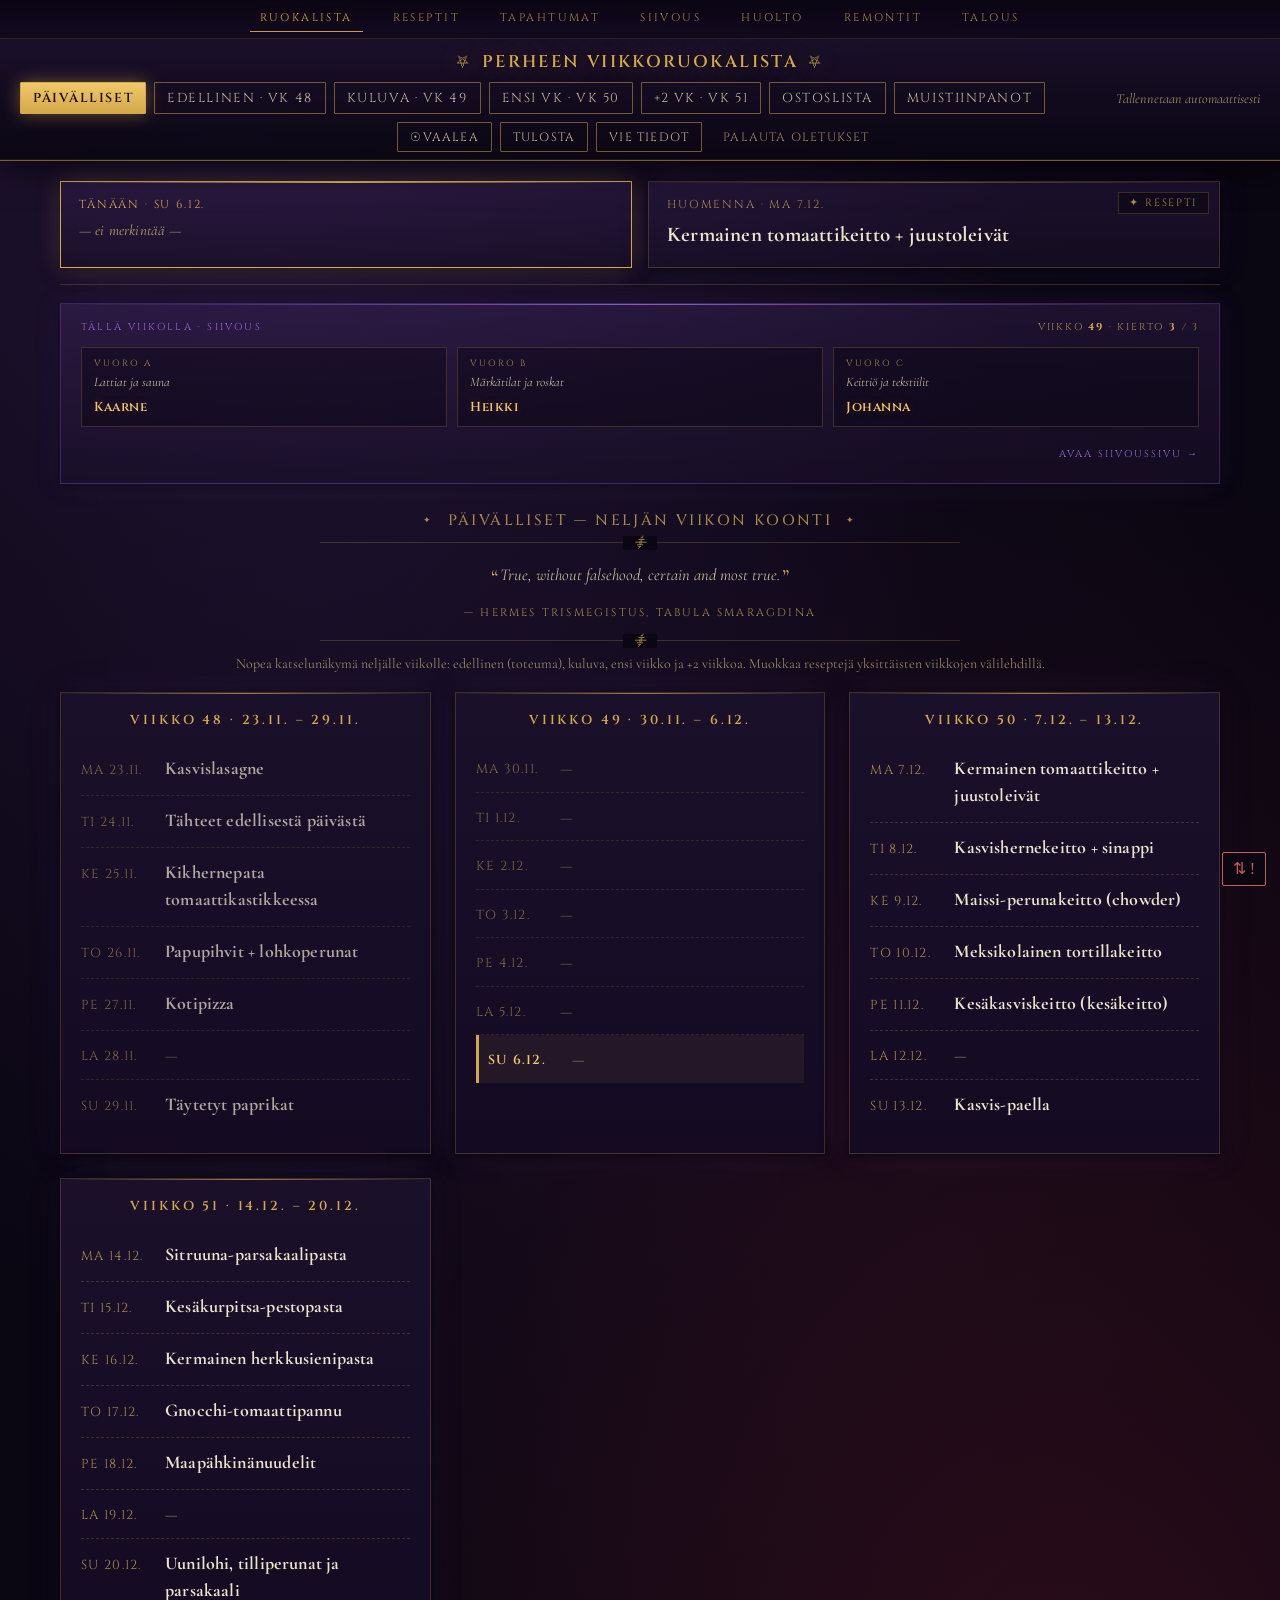
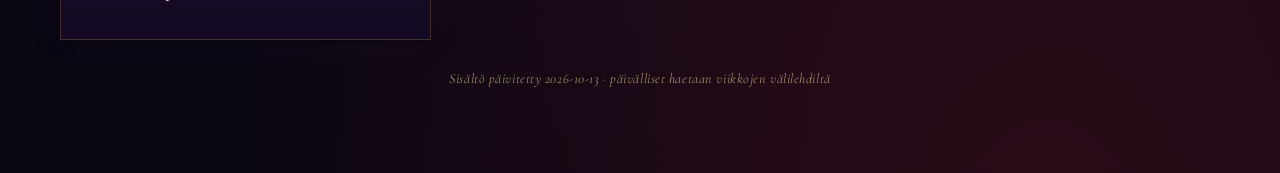
==== commit ac86dcd1: "Auto-update: 2026-10-13 (tapahtumat, päiväkoti, vk3-ehdotukset)" ====
--- a/index.html
+++ b/index.html
@@ -3,7 +3,7 @@
 <head>
 <meta charset="UTF-8">
 <meta name="viewport" content="width=device-width, initial-scale=1.0">
-<meta name="julkaistu" content="2026-10-12">
+<meta name="julkaistu" content="2026-10-13">
 <meta name="robots" content="noindex, nofollow">
 <meta http-equiv="Cache-Control" content="no-cache, no-store, must-revalidate">
 <meta http-equiv="Pragma" content="no-cache">
@@ -2304,7 +2304,7 @@
         <td><div class="cell" data-k="w3-d-to"><strong>Meksikolainen tortillakeitto</strong></div></td>
         <td><div class="cell" data-k="w3-d-pe"><strong>Kesäkasviskeitto (kesäkeitto)</strong></div></td>
         <td><div class="cell" data-k="w3-d-la"></div></td>
-        <td><div class="cell" data-k="w3-d-su"><strong>Uunilohi, tilliperunat ja parsakaali</strong></div></td>
+        <td><div class="cell" data-k="w3-d-su"><strong>Kasvis-paella</strong></div></td>
       </tr>
       <tr class="evening">
         <th><span class="glyph">☾</span>Iltapala</th>
@@ -2368,7 +2368,7 @@
         <td><div class="cell" data-k="w4-d-to"><strong>Gnocchi-tomaattipannu</strong></div></td>
         <td><div class="cell" data-k="w4-d-pe"><strong>Maapähkinänuudelit</strong></div></td>
         <td><div class="cell" data-k="w4-d-la"></div></td>
-        <td><div class="cell" data-k="w4-d-su"><strong>Marokkolainen kasvistagine ja couscous</strong></div></td>
+        <td><div class="cell" data-k="w4-d-su"><strong>Uunilohi, tilliperunat ja parsakaali</strong></div></td>
       </tr>
       <tr class="evening">
         <th><span class="glyph">☾</span>Iltapala</th>
@@ -2446,8 +2446,8 @@
 
 <!-- ========== Päiväkodin valikko (julkaise.py hakee Aromi-API:sta) ========== -->
 <script type="application/json" id="tilaushistoria">{"paivitetty":"2026-05-10T14:46:22","hinnat":{"Paprika keltainen":{"ostokerrat":2,"yht_kpl":2,"yht_eur":2.25,"viimeisin_kpl":1.12,"viimeisin_pvm":"2026-04-27","tilausIdt":["1233714256","1227571612"],"keski_kpl":1.12},"Kotimaista yleisperuna 2 kg":{"ostokerrat":1,"yht_kpl":1,"yht_eur":1.68,"viimeisin_kpl":1.68,"viimeisin_pvm":"2026-04-27","tilausIdt":["1233714256"],"keski_kpl":1.68},"Kotimaista kurkku":{"ostokerrat":3,"yht_kpl":6,"yht_eur":12.399999999999999,"viimeisin_kpl":2.42,"viimeisin_pvm":"2026-04-27","tilausIdt":["1233714256","1227571612","1250455844"],"keski_kpl":2.07},"Sana-sol Vitanallet monivitamiini Cola 120kpl/240g":{"ostokerrat":1,"yht_kpl":1,"yht_eur":17.87,"viimeisin_kpl":17.87,"viimeisin_pvm":"2026-04-27","tilausIdt":["1233714256"],"keski_kpl":17.87},"Kotimaista 200g mustikka pakaste":{"ostokerrat":1,"yht_kpl":1,"yht_eur":2.15,"viimeisin_kpl":2.15,"viimeisin_pvm":"2026-04-27","tilausIdt":["1233714256"],"keski_kpl":2.15},"Xtra lettuhillo 800 g":{"ostokerrat":1,"yht_kpl":1,"yht_eur":1.98,"viimeisin_kpl":1.98,"viimeisin_pvm":"2026-04-27","tilausIdt":["1233714256"],"keski_kpl":1.98},"Xtra hiilihapotettu kivennäisvesi 1,5l":{"ostokerrat":2,"yht_kpl":3,"yht_eur":5.550000000000001,"viimeisin_kpl":1.11,"viimeisin_pvm":"2026-04-27","tilausIdt":["1233714256","1227571612"],"keski_kpl":1.85},"Palmolive Naturals Milk & Honey suihkusaippua 250 ml":{"ostokerrat":1,"yht_kpl":1,"yht_eur":1.95,"viimeisin_kpl":1.95,"viimeisin_pvm":"2026-04-27","tilausIdt":["1233714256"],"keski_kpl":1.95},"Erittäin Hieno Suomalainen Tervashampoo 300ml":{"ostokerrat":1,"yht_kpl":1,"yht_eur":2.3,"viimeisin_kpl":2.3,"viimeisin_pvm":"2026-04-27","tilausIdt":["1233714256"],"keski_kpl":2.3},"Xtra wc-paperi 8 rll":{"ostokerrat":2,"yht_kpl":2,"yht_eur":3.78,"viimeisin_kpl":1.89,"viimeisin_pvm":"2026-04-27","tilausIdt":["1233714256","1227571612"],"keski_kpl":1.89},"Bioska 10L biojätepussi":{"ostokerrat":1,"yht_kpl":1,"yht_eur":1.99,"viimeisin_kpl":1.99,"viimeisin_pvm":"2026-04-27","tilausIdt":["1233714256"],"keski_kpl":1.99},"Xtra vadelma 400 g pakaste":{"ostokerrat":2,"yht_kpl":2,"yht_eur":7.18,"viimeisin_kpl":3.59,"viimeisin_pvm":"2026-04-27","tilausIdt":["1233714256","1227571612"],"keski_kpl":3.59},"Pågen JättiPaahto 1100g vehnäpaahtoleipä":{"ostokerrat":1,"yht_kpl":1,"yht_eur":3.35,"viimeisin_kpl":3.35,"viimeisin_pvm":"2026-04-27","tilausIdt":["1233714256"],"keski_kpl":3.35},"Kotimaista 4 Viljan hiutale 750 g":{"ostokerrat":1,"yht_kpl":1,"yht_eur":0.93,"viimeisin_kpl":0.93,"viimeisin_pvm":"2026-04-27","tilausIdt":["1233714256"],"keski_kpl":0.93},"Vaasan Ruispalat 330 g 6 kpl revitty täysjyväruisleipä":{"ostokerrat":2,"yht_kpl":2,"yht_eur":2.34,"viimeisin_kpl":1.17,"viimeisin_pvm":"2026-04-27","tilausIdt":["1233714256","1227571612"],"keski_kpl":1.17},"Valio vapaan lehmän täysmaito 1 l":{"ostokerrat":1,"yht_kpl":1,"yht_eur":1.44,"viimeisin_kpl":1.44,"viimeisin_pvm":"2026-04-27","tilausIdt":["1233714256"],"keski_kpl":1.44},"Kotimaista 2dl ESL 35% kuohukerma":{"ostokerrat":1,"yht_kpl":1,"yht_eur":1.19,"viimeisin_kpl":1.19,"viimeisin_pvm":"2026-04-27","tilausIdt":["1233714256"],"keski_kpl":1.19},"Kotimaista isot vapaan kanan munat L15":{"ostokerrat":2,"yht_kpl":2,"yht_eur":7.7,"viimeisin_kpl":3.85,"viimeisin_pvm":"2026-04-27","tilausIdt":["1233714256","1250455844"],"keski_kpl":3.85},"Coop emmental juustoraaste 150 g":{"ostokerrat":2,"yht_kpl":2,"yht_eur":2.68,"viimeisin_kpl":1.34,"viimeisin_pvm":"2026-04-27","tilausIdt":["1233714256","1227571612"],"keski_kpl":1.34},"Coop mozzarella juustoraaste 150 g":{"ostokerrat":3,"yht_kpl":3,"yht_eur":3.81,"viimeisin_kpl":1.28,"viimeisin_pvm":"2026-04-27","tilausIdt":["1233714256","1227571612","1250455844"],"keski_kpl":1.27},"Xtra pehmeät vehnätortillat 8 kpl 280 g":{"ostokerrat":1,"yht_kpl":2,"yht_eur":2.6,"viimeisin_kpl":1.3,"viimeisin_pvm":"2026-04-27","tilausIdt":["1233714256"],"keski_kpl":1.3},"Coop Eko tomaattimurska luomu 390 g":{"ostokerrat":2,"yht_kpl":4,"yht_eur":7.92,"viimeisin_kpl":1.98,"viimeisin_pvm":"2026-04-27","tilausIdt":["1233714256","1227571612"],"keski_kpl":1.98},"Urtekram Luomu Mustapapu suolavedessä 400/240g":{"ostokerrat":1,"yht_kpl":1,"yht_eur":2.24,"viimeisin_kpl":2.24,"viimeisin_pvm":"2026-04-27","tilausIdt":["1233714256"],"keski_kpl":2.24},"Coop Lasagne pasta, sisältää kananmunaa 500 g":{"ostokerrat":1,"yht_kpl":1,"yht_eur":2.24,"viimeisin_kpl":2.24,"viimeisin_pvm":"2026-04-27","tilausIdt":["1233714256"],"keski_kpl":2.24},"Coop couscous 500 g":{"ostokerrat":1,"yht_kpl":1,"yht_eur":1.78,"viimeisin_kpl":1.78,"viimeisin_pvm":"2026-04-27","tilausIdt":["1233714256"],"keski_kpl":1.78},"Coop sitruuna":{"ostokerrat":1,"yht_kpl":1,"yht_eur":0.86,"viimeisin_kpl":0.86,"viimeisin_pvm":"2026-04-27","tilausIdt":["1233714256"],"keski_kpl":0.86},"Xtra Hienonnettu pinaatti 1 kg pakaste":{"ostokerrat":1,"yht_kpl":1,"yht_eur":1.94,"viimeisin_kpl":1.94,"viimeisin_pvm":"2026-04-27","tilausIdt":["1233714256"],"keski_kpl":1.94},"Kasvihuone avomaankurkku":{"ostokerrat":1,"yht_kpl":1,"yht_eur":0.73,"viimeisin_kpl":0.73,"viimeisin_pvm":"2026-04-27","tilausIdt":["1233714256"],"keski_kpl":0.73},"Xtra Classic konetiskitabletti 60 kpl":{"ostokerrat":1,"yht_kpl":1,"yht_eur":3.25,"viimeisin_kpl":3.25,"viimeisin_pvm":"2026-04-22","tilausIdt":["1227571612"],"keski_kpl":3.25},"Ilo Nestesaippua 3 L Omena":{"ostokerrat":1,"yht_kpl":1,"yht_eur":2.79,"viimeisin_kpl":2.79,"viimeisin_pvm":"2026-04-22","tilausIdt":["1227571612"],"keski_kpl":2.79},"Coop paperikäsipyyhe 150 kpl":{"ostokerrat":2,"yht_kpl":3,"yht_eur":6.01,"viimeisin_kpl":1.25,"viimeisin_pvm":"2026-04-22","tilausIdt":["1227571612","1250455844"],"keski_kpl":2.0},"Valio Hyvä suomalainen Arki® juustoviipale e500 g":{"ostokerrat":1,"yht_kpl":1,"yht_eur":4.15,"viimeisin_kpl":4.15,"viimeisin_pvm":"2026-04-22","tilausIdt":["1227571612"],"keski_kpl":4.15},"Rummo Fusilli pasta no 48 500g":{"ostokerrat":1,"yht_kpl":1,"yht_eur":2.49,"viimeisin_kpl":2.49,"viimeisin_pvm":"2026-04-22","tilausIdt":["1227571612"],"keski_kpl":2.49},"Coop makea maissi 450 g pakaste":{"ostokerrat":1,"yht_kpl":1,"yht_eur":0.99,"viimeisin_kpl":0.99,"viimeisin_pvm":"2026-04-22","tilausIdt":["1227571612"],"keski_kpl":0.99},"Xtra salaattijuustopala 20% rasvaa 200 g":{"ostokerrat":1,"yht_kpl":1,"yht_eur":1.11,"viimeisin_kpl":1.11,"viimeisin_pvm":"2026-04-22","tilausIdt":["1227571612"],"keski_kpl":1.11},"Bataatti":{"ostokerrat":1,"yht_kpl":2,"yht_eur":2.32,"viimeisin_kpl":1.16,"viimeisin_pvm":"2026-04-22","tilausIdt":["1227571612"],"keski_kpl":1.16},"Kotimaista vähälaktoosinen AB-piimä 1l":{"ostokerrat":1,"yht_kpl":1,"yht_eur":1.49,"viimeisin_kpl":1.49,"viimeisin_pvm":"2026-04-22","tilausIdt":["1227571612"],"keski_kpl":1.49},"Kotimaista kevytmaito 1 L":{"ostokerrat":1,"yht_kpl":2,"yht_eur":3.76,"viimeisin_kpl":1.88,"viimeisin_pvm":"2026-04-22","tilausIdt":["1227571612"],"keski_kpl":1.88},"Kotimaista täysmaito 1l":{"ostokerrat":2,"yht_kpl":4,"yht_eur":11.12,"viimeisin_kpl":2.78,"viimeisin_pvm":"2026-04-22","tilausIdt":["1227571612","1250455844"],"keski_kpl":2.78},"Coop kaakao 250 g":{"ostokerrat":1,"yht_kpl":1,"yht_eur":3.15,"viimeisin_kpl":3.15,"viimeisin_pvm":"2026-04-22","tilausIdt":["1227571612"],"keski_kpl":3.15},"Kotimaista hedelmämysli 1 kg":{"ostokerrat":1,"yht_kpl":1,"yht_eur":3.9,"viimeisin_kpl":3.9,"viimeisin_pvm":"2026-04-22","tilausIdt":["1227571612"],"keski_kpl":3.9},"Xtra vehnäjauho 2 kg":{"ostokerrat":1,"yht_kpl":1,"yht_eur":0.84,"viimeisin_kpl":0.84,"viimeisin_pvm":"2026-04-22","tilausIdt":["1227571612"],"keski_kpl":0.84},"Wasa 550g Sport näkkileipä":{"ostokerrat":1,"yht_kpl":1,"yht_eur":2.94,"viimeisin_kpl":2.94,"viimeisin_pvm":"2026-04-22","tilausIdt":["1227571612"],"keski_kpl":2.94},"Kotimaista voi normaalisuolainen 500g":{"ostokerrat":1,"yht_kpl":1,"yht_eur":3.69,"viimeisin_kpl":3.69,"viimeisin_pvm":"2026-04-22","tilausIdt":["1227571612"],"keski_kpl":3.69},"Kotimaista maitorahka 250g rasvaton laktoositon":{"ostokerrat":1,"yht_kpl":1,"yht_eur":0.74,"viimeisin_kpl":0.74,"viimeisin_pvm":"2026-04-22","tilausIdt":["1227571612"],"keski_kpl":0.74},"Valio Hyvä suomalainen Arki® jogurtti mansikka-banaani 1 kg":{"ostokerrat":1,"yht_kpl":1,"yht_eur":1.49,"viimeisin_kpl":1.49,"viimeisin_pvm":"2026-04-22","tilausIdt":["1227571612"],"keski_kpl":1.49},"Kotimaista kermaviili 6 % laktoositon 200 g":{"ostokerrat":1,"yht_kpl":1,"yht_eur":0.45,"viimeisin_kpl":0.45,"viimeisin_pvm":"2026-04-22","tilausIdt":["1227571612"],"keski_kpl":0.45},"Kotimaista Ruokakerma 15% UHT laktoositon 2 dl":{"ostokerrat":1,"yht_kpl":1,"yht_eur":0.48,"viimeisin_kpl":0.48,"viimeisin_pvm":"2026-04-22","tilausIdt":["1227571612"],"keski_kpl":0.48},"Xtra 210/125g Mozzarellajuusto 17% rasvaa":{"ostokerrat":1,"yht_kpl":1,"yht_eur":1.15,"viimeisin_kpl":1.15,"viimeisin_pvm":"2026-04-22","tilausIdt":["1227571612"],"keski_kpl":1.15},"Kotimaista vapaan kanan munat M10":{"ostokerrat":1,"yht_kpl":1,"yht_eur":2.19,"viimeisin_kpl":2.19,"viimeisin_pvm":"2026-04-22","tilausIdt":["1227571612"],"keski_kpl":2.19},"Xtra granola natural 750 g":{"ostokerrat":1,"yht_kpl":1,"yht_eur":2.89,"viimeisin_kpl":2.89,"viimeisin_pvm":"2026-04-22","tilausIdt":["1227571612"],"keski_kpl":2.89},"Baba Original Hummus kikhernelevite 225g":{"ostokerrat":1,"yht_kpl":1,"yht_eur":2.98,"viimeisin_kpl":2.98,"viimeisin_pvm":"2026-04-22","tilausIdt":["1227571612"],"keski_kpl":2.98},"Änglamark maapähkinävoi smooth luomu 350 g":{"ostokerrat":1,"yht_kpl":1,"yht_eur":2.76,"viimeisin_kpl":2.76,"viimeisin_pvm":"2026-04-22","tilausIdt":["1227571612"],"keski_kpl":2.76},"Coop maissinjyvät 500 g":{"ostokerrat":1,"yht_kpl":1,"yht_eur":1.39,"viimeisin_kpl":1.39,"viimeisin_pvm":"2026-04-22","tilausIdt":["1227571612"],"keski_kpl":1.39},"Coop Manzanilla vihreät oliivit paprikatahnatäytteellä 235/142 g":{"ostokerrat":1,"yht_kpl":1,"yht_eur":0.79,"viimeisin_kpl":0.79,"viimeisin_pvm":"2026-04-22","tilausIdt":["1227571612"],"keski_kpl":0.79},"Kotimaista Pizzapohja 4kpl/360g":{"ostokerrat":1,"yht_kpl":2,"yht_eur":5.56,"viimeisin_kpl":2.78,"viimeisin_pvm":"2026-04-22","tilausIdt":["1227571612"],"keski_kpl":2.78},"Coop punaiset linssit 400 g":{"ostokerrat":1,"yht_kpl":1,"yht_eur":1.58,"viimeisin_kpl":1.58,"viimeisin_pvm":"2026-04-22","tilausIdt":["1227571612"],"keski_kpl":1.58},"Coop hienonnettu pinaatti 150 g pakaste":{"ostokerrat":1,"yht_kpl":3,"yht_eur":3.6,"viimeisin_kpl":1.2,"viimeisin_pvm":"2026-04-22","tilausIdt":["1227571612"],"keski_kpl":1.2},"Kotimaista arkiperuna 1 kg":{"ostokerrat":2,"yht_kpl":2,"yht_eur":1.98,"viimeisin_kpl":0.99,"viimeisin_pvm":"2026-04-22","tilausIdt":["1227571612","1250455844"],"keski_kpl":0.99},"Xtra tomaatti Suomi":{"ostokerrat":1,"yht_kpl":3,"yht_eur":1.53,"viimeisin_kpl":0.51,"viimeisin_pvm":"2026-04-22","tilausIdt":["1227571612"],"keski_kpl":0.51},"Porkkanapussi 1 kg Karotia":{"ostokerrat":1,"yht_kpl":1,"yht_eur":1.29,"viimeisin_kpl":1.29,"viimeisin_pvm":"2026-04-22","tilausIdt":["1227571612"],"keski_kpl":1.29},"Valkosipuli":{"ostokerrat":1,"yht_kpl":1,"yht_eur":0.35,"viimeisin_kpl":0.35,"viimeisin_pvm":"2026-04-22","tilausIdt":["1227571612"],"keski_kpl":0.35},"Coop banaani":{"ostokerrat":1,"yht_kpl":7,"yht_eur":12.74,"viimeisin_kpl":1.82,"viimeisin_pvm":"2026-04-22","tilausIdt":["1227571612"],"keski_kpl":1.82},"Valio Hedelmätarha® appelsiinimehu 1 l hedelmälihaa":{"ostokerrat":1,"yht_kpl":1,"yht_eur":2.85,"viimeisin_kpl":2.85,"viimeisin_pvm":"2026-05-11","tilausIdt":["1250455844"],"keski_kpl":2.85},"Kotimaista wc-paperi 8rl valkoinen":{"ostokerrat":1,"yht_kpl":1,"yht_eur":3.89,"viimeisin_kpl":3.89,"viimeisin_pvm":"2026-05-11","tilausIdt":["1250455844"],"keski_kpl":3.89},"Coop Ohut Kalkkunaleikkele 200g":{"ostokerrat":1,"yht_kpl":1,"yht_eur":1.59,"viimeisin_kpl":1.59,"viimeisin_pvm":"2026-05-11","tilausIdt":["1250455844"],"keski_kpl":1.59},"Kotimaista lettuhillo 410 g":{"ostokerrat":1,"yht_kpl":1,"yht_eur":3.29,"viimeisin_kpl":3.29,"viimeisin_pvm":"2026-05-11","tilausIdt":["1250455844"],"keski_kpl":3.29},"Järvikylä min50g Persilja":{"ostokerrat":1,"yht_kpl":1,"yht_eur":1.65,"viimeisin_kpl":1.65,"viimeisin_pvm":"2026-05-11","tilausIdt":["1250455844"],"keski_kpl":1.65},"SoFine tofu maustamaton luomu 400g":{"ostokerrat":1,"yht_kpl":1,"yht_eur":2.68,"viimeisin_kpl":2.68,"viimeisin_pvm":"2026-05-11","tilausIdt":["1250455844"],"keski_kpl":2.68},"Järvikylä min50g Tilli":{"ostokerrat":1,"yht_kpl":1,"yht_eur":1.65,"viimeisin_kpl":1.65,"viimeisin_pvm":"2026-05-11","tilausIdt":["1250455844"],"keski_kpl":1.65},"Kotimaista 2dl laktoositon ESL 35% kuohukerma":{"ostokerrat":1,"yht_kpl":1,"yht_eur":1.19,"viimeisin_kpl":1.19,"viimeisin_pvm":"2026-05-11","tilausIdt":["1250455844"],"keski_kpl":1.19},"Yeo's 400g nuudeli Ezy-Cook":{"ostokerrat":1,"yht_kpl":1,"yht_eur":2.45,"viimeisin_kpl":2.45,"viimeisin_pvm":"2026-05-11","tilausIdt":["1250455844"],"keski_kpl":2.45},"Kotimaista leipäjuusto laktoositon 200g":{"ostokerrat":1,"yht_kpl":1,"yht_eur":2.95,"viimeisin_kpl":2.95,"viimeisin_pvm":"2026-05-11","tilausIdt":["1250455844"],"keski_kpl":2.95},"Fazer Puikula Täysjyväruis 9kpl 500g, täysjyväruisleipä":{"ostokerrat":1,"yht_kpl":1,"yht_eur":1.95,"viimeisin_kpl":1.95,"viimeisin_pvm":"2026-05-11","tilausIdt":["1250455844"],"keski_kpl":1.95},"Pingviini Suklaa Laktoositon kermajäätelö kotipakkaus 1L/500g":{"ostokerrat":1,"yht_kpl":1,"yht_eur":2.75,"viimeisin_kpl":2.75,"viimeisin_pvm":"2026-05-11","tilausIdt":["1250455844"],"keski_kpl":2.75},"Pingviini Vanilja kermajäätelö kotipakkaus 1L/495g":{"ostokerrat":1,"yht_kpl":1,"yht_eur":1.75,"viimeisin_kpl":1.75,"viimeisin_pvm":"2026-05-11","tilausIdt":["1250455844"],"keski_kpl":1.75},"Valio Hyvä suomalainen Arki® juustoviipale e140 g":{"ostokerrat":1,"yht_kpl":1,"yht_eur":2.14,"viimeisin_kpl":2.14,"viimeisin_pvm":"2026-05-11","tilausIdt":["1250455844"],"keski_kpl":2.14},"Valio Hyvä suomalainen Arki® jogurtti vanilja 1 kg":{"ostokerrat":1,"yht_kpl":2,"yht_eur":5.96,"viimeisin_kpl":2.98,"viimeisin_pvm":"2026-05-11","tilausIdt":["1250455844"],"keski_kpl":2.98},"Valio voi normaalisuolainen 200 g":{"ostokerrat":1,"yht_kpl":1,"yht_eur":2.49,"viimeisin_kpl":2.49,"viimeisin_pvm":"2026-05-11","tilausIdt":["1250455844"],"keski_kpl":2.49},"Kotimaista laktoositon kevytmaitojuoma 1 L":{"ostokerrat":1,"yht_kpl":3,"yht_eur":12.15,"viimeisin_kpl":4.05,"viimeisin_pvm":"2026-05-11","tilausIdt":["1250455844"],"keski_kpl":4.05},"Kotimaista 1 kg Maustamaton jogurtti laktoositon":{"ostokerrat":1,"yht_kpl":2,"yht_eur":6.2,"viimeisin_kpl":3.1,"viimeisin_pvm":"2026-05-11","tilausIdt":["1250455844"],"keski_kpl":3.1},"Preah Vihear Jasmiini riisi 10kg":{"ostokerrat":1,"yht_kpl":1,"yht_eur":17.95,"viimeisin_kpl":17.95,"viimeisin_pvm":"2026-05-11","tilausIdt":["1250455844"],"keski_kpl":17.95},"Coop tomaattimurska 390 g":{"ostokerrat":1,"yht_kpl":2,"yht_eur":3.04,"viimeisin_kpl":1.52,"viimeisin_pvm":"2026-05-11","tilausIdt":["1250455844"],"keski_kpl":1.52},"Coop Taste of Asia kookosmaito 400 ml":{"ostokerrat":1,"yht_kpl":1,"yht_eur":1.24,"viimeisin_kpl":1.24,"viimeisin_pvm":"2026-05-11","tilausIdt":["1250455844"],"keski_kpl":1.24},"Päärynä I Conference":{"ostokerrat":1,"yht_kpl":4,"yht_eur":10.4,"viimeisin_kpl":2.6,"viimeisin_pvm":"2026-05-11","tilausIdt":["1250455844"],"keski_kpl":2.6},"Pakkasmarja 250g Suomalainen Kuningas Marjasekoitus":{"ostokerrat":1,"yht_kpl":1,"yht_eur":4.49,"viimeisin_kpl":4.49,"viimeisin_pvm":"2026-05-11","tilausIdt":["1250455844"],"keski_kpl":4.49},"Chiquita banaani":{"ostokerrat":1,"yht_kpl":7,"yht_eur":18.62,"viimeisin_kpl":2.66,"viimeisin_pvm":"2026-05-11","tilausIdt":["1250455844"],"keski_kpl":2.66},"Paprika punainen":{"ostokerrat":1,"yht_kpl":3,"yht_eur":8.19,"viimeisin_kpl":2.73,"viimeisin_pvm":"2026-05-11","tilausIdt":["1250455844"],"keski_kpl":2.73}},"tilaukset_yhteenveto":[{"id":"1250455844","pvm":"2026-05-11","summa":112.52,"kauppa":"Prisma Kaleva","tuotteita":31},{"id":"1233714256","pvm":"2026-04-27","summa":73.02,"kauppa":"Prisma Kaleva","tuotteita":28},{"id":"1227571612","pvm":"2026-04-22","summa":88.21,"kauppa":"Prisma Linnainmaa","tuotteita":44},{"id":"800083120","pvm":"2026-04-01","summa":48.85,"kauppa":"Sale Janka","tuotteita":0},{"id":"1147389489","pvm":"2026-02-17","summa":41.65,"kauppa":"Sale Janka","tuotteita":0},{"id":"1143819018","pvm":"2026-02-14","summa":39.34,"kauppa":"Sale Janka","tuotteita":0},{"id":"1142991827","pvm":"2026-02-13","summa":45.1,"kauppa":"Sale Janka","tuotteita":0},{"id":"708138669","pvm":"2025-12-20","summa":39.67,"kauppa":"Sale Osmonmäki","tuotteita":0},{"id":"1077122402","pvm":"2025-12-19","summa":267.38,"kauppa":"Prisma Kaleva","tuotteita":0},{"id":"1061104407","pvm":"2025-12-06","summa":59.91,"kauppa":"Sale Janka","tuotteita":0},{"id":"1042355482","pvm":"2025-11-22","summa":33.68,"kauppa":"Sale Janka","tuotteita":0},{"id":"605280908","pvm":"2025-08-23","summa":13.26,"kauppa":"Sale Janka","tuotteita":0},{"id":"561644002","pvm":"2025-06-17","summa":32.88,"kauppa":"Sale Janka","tuotteita":0}]}</script>
-<script type="application/json" id="inventaario">{"paivitetty":"2026-10-12","lahde":"kuiva-aineiden_ja_pakasteiden_inventaario.xlsx","tuotteet":[{"varasto":"kuiva","kategoria":"Pastat ja nuudelit","tuote":"Lasagnelevyt","merkki":"Coop","jaljella_g":500,"huom":"Durumvehnä + kananmuna"},{"varasto":"kuiva","kategoria":"Pastat ja nuudelit","tuote":"Pikamakaroni","merkki":"Coop Xtra","jaljella_g":600,"huom":null},{"varasto":"kuiva","kategoria":"Pastat ja nuudelit","tuote":"Fusilli No. 48","merkki":"Rummo","jaljella_g":200,"huom":null},{"varasto":"kuiva","kategoria":"Pastat ja nuudelit","tuote":"Täysjyvä rakettispagetti","merkki":"Myllyn Paras","jaljella_g":115,"huom":null},{"varasto":"kuiva","kategoria":"Pastat ja nuudelit","tuote":"Tumma makaroni","merkki":"Myllyn Paras","jaljella_g":130,"huom":null},{"varasto":"kuiva","kategoria":"Pastat ja nuudelit","tuote":"Eggnoodles","merkki":"Coop Taste of Asia","jaljella_g":140,"huom":null},{"varasto":"kuiva","kategoria":"Pastat ja nuudelit","tuote":"Riisinuudelit","merkki":null,"jaljella_g":110,"huom":null},{"varasto":"kuiva","kategoria":"Pastat ja nuudelit","tuote":"Bánh Phở -riisinuudeli","merkki":"Chantaboon","jaljella_g":220,"huom":"Tuotettu Thaimaassa"},{"varasto":"kuiva","kategoria":"Pastat ja nuudelit","tuote":"Vehnä-instantnuudelipalat","merkki":null,"jaljella_g":255,"huom":"3 palaa jäljellä, alkuperäinen pakkaus ei tallessa, paino arvio (~85 g/pala)"},{"varasto":"kuiva","kategoria":"Pastat ja nuudelit","tuote":"Yakisoba Veggie -instantnuudeli","merkki":null,"jaljella_g":85,"huom":"1 annospakkaus, paino arvio"},{"varasto":"kuiva","kategoria":"Riisit","tuote":"Sushiriisi","merkki":"Fukishi","jaljella_g":500,"huom":null},{"varasto":"kuiva","kategoria":"Riisit","tuote":"Pitkäjyväinen riisi (Parboiled)","merkki":null,"jaljella_g":750,"huom":null},{"varasto":"kuiva","kategoria":"Riisit","tuote":"Puuroriisi (Grötris)","merkki":"Coop","jaljella_g":330,"huom":null},{"varasto":"kuiva","kategoria":"Riisit","tuote":"Puuroriisi","merkki":"Risella","jaljella_g":330,"huom":null},{"varasto":"kuiva","kategoria":"Riisit","tuote":"Jasmiiniriisi","merkki":"Preah Vihear","jaljella_g":10000,"huom":"Cambodia, SRP-sertifioitu"},{"varasto":"kuiva","kategoria":"Jyvät ja muut viljat","tuote":"Ohrasuurimo, kokonainen","merkki":"Korpelan Mylly","jaljella_g":600,"huom":null},{"varasto":"kuiva","kategoria":"Jyvät ja muut viljat","tuote":"Ohrasuurimo, kokonainen","merkki":"Korpelan Mylly","jaljella_g":300,"huom":null},{"varasto":"kuiva","kategoria":"Jyvät ja muut viljat","tuote":"Kvinoa","merkki":"Risella","jaljella_g":250,"huom":null},{"varasto":"kuiva","kategoria":"Jyvät ja muut viljat","tuote":"Villikaura (gluteeniton)","merkki":"Myllärin","jaljella_g":240,"huom":null},{"varasto":"kuiva","kategoria":"Jyvät ja muut viljat","tuote":"Couscous","merkki":"Coop","jaljella_g":250,"huom":null},{"varasto":"kuiva","kategoria":"Jyvät ja muut viljat","tuote":"Hedelmämysli","merkki":"Kotimaista","jaljella_g":900,"huom":null},{"varasto":"kuiva","kategoria":"Jyvät ja muut viljat","tuote":"Mannasuurimo","merkki":"Kotimaista","jaljella_g":900,"huom":null},{"varasto":"kuiva","kategoria":"Jyvät ja muut viljat","tuote":"Kaurahiutale","merkki":"Kotimaista","jaljella_g":200,"huom":null},{"varasto":"kuiva","kategoria":"Jyvät ja muut viljat","tuote":"4 viljan hiutale","merkki":"Kotimaista","jaljella_g":900,"huom":null},{"varasto":"kuiva","kategoria":"Palkokasvit","tuote":"Punaiset linssit (säilyke)","merkki":"Coop","jaljella_g":380,"huom":"Tölkki; valutettu paino 230 g"},{"varasto":"kuiva","kategoria":"Palkokasvit","tuote":"Vihreät linssit (kuivat)","merkki":null,"jaljella_g":400,"huom":null},{"varasto":"kuiva","kategoria":"Palkokasvit","tuote":"Vihreä linssi, luomu (kuivat)","merkki":"Foodin","jaljella_g":165,"huom":null},{"varasto":"kuiva","kategoria":"Palkokasvit","tuote":"Borlottipavut (säilyke, luomu)","merkki":"Coop EKO","jaljella_g":380,"huom":"Tölkki; valutettu paino 230 g"},{"varasto":"kuiva","kategoria":"Palkokasvit","tuote":"Kikherneet (säilyke)","merkki":"Coop Xtra","jaljella_g":380,"huom":"Tölkki; valutettu paino 230 g"},{"varasto":"kuiva","kategoria":"Palkokasvit","tuote":"Mungpavut (kuivat)","merkki":"Go Green","jaljella_g":250,"huom":"Päiväys ohi yli vuoden; tarkista haju/hyönteiset"},{"varasto":"kuiva","kategoria":"Palkokasvit","tuote":"Keltaiset linssit","merkki":"Go Green Svenska","jaljella_g":80,"huom":"Päiväys ohi n. 1,5 v; tarkista haju/hyönteiset"},{"varasto":"kuiva","kategoria":"Jauhot","tuote":"Vehnäjauho","merkki":"Coop Xtra","jaljella_g":2000,"huom":null},{"varasto":"kuiva","kategoria":"Jauhot","tuote":"Kikhernejauho, luomu","merkki":"Foodin","jaljella_g":175,"huom":null},{"varasto":"kuiva","kategoria":"Säilyketomaatit","tuote":"Tomaattimurska, maustamaton","merkki":"Coop","jaljella_g":780,"huom":"2 pakkausta"},{"varasto":"kuiva","kategoria":"Säilyketomaatit","tuote":"Tomaattimurska, maustamaton (luomu)","merkki":"Coop EKO","jaljella_g":390,"huom":null},{"varasto":"kuiva","kategoria":"Aasialaiset / umami","tuote":"Sushi nori, paahdettu","merkki":"Asian Food Service","jaljella_g":70,"huom":"50 levyä alkuperäisessä"},{"varasto":"kuiva","kategoria":"Aasialaiset / umami","tuote":"Shiitake-sienet, kuivatut","merkki":null,"jaljella_g":55,"huom":null},{"varasto":"kuiva","kategoria":"Aasialaiset / umami","tuote":"Katsuobushi (bonitohiutaleet)","merkki":"Daewang","jaljella_g":25,"huom":"Dashi-liemen ainekset"},{"varasto":"kuiva","kategoria":"Aasialaiset / umami","tuote":"Kombu (merilevätikku)","merkki":null,"jaljella_g":null,"huom":"6 tikkua jäljellä; pakkauskoko ei tiedossa; dashi-liemen ainekset"},{"varasto":"kuiva","kategoria":"Siemenet","tuote":"Seesaminsiemenet, luomu","merkki":"Sesamfrö","jaljella_g":300,"huom":null},{"varasto":"kuiva","kategoria":"Siemenet","tuote":"Auringonkukansiemenet","merkki":null,"jaljella_g":900,"huom":"Useita avattuja pusseja yhteensä: Solsikkekerner 375 g, Solros 400 g + irtopussi"},{"varasto":"kuiva","kategoria":"Muut","tuote":"Tortillat (vehnä)","merkki":"Coop Xtra","jaljella_g":560,"huom":"8 kpl per pussi; 2 pussia"},{"varasto":"kuiva","kategoria":"Muut","tuote":"Soijasuikaleet","merkki":"Soyappétit","jaljella_g":625,"huom":"Päiväys ohi n. 6 vk; runsasproteiininen, Serbia"},{"varasto":"kuiva","kategoria":"Muut","tuote":"Tumma soijarouhe (gluteeniton)","merkki":"VegeSun","jaljella_g":250,"huom":"Runsasproteiininen, runsaskuitunen"},{"varasto":"kuiva","kategoria":"Muut","tuote":"Tiivistetty maito, makeutettu","merkki":"Toesleffs","jaljella_g":397,"huom":"Säilyketölkki; 45 % sokeria"},{"varasto":"kuiva","kategoria":"Muut","tuote":"Paahdettu sipulirouhe","merkki":"Klassinen","jaljella_g":95,"huom":"Rostad lök; lähes täysi"},{"varasto":"kuiva","kategoria":"Muut","tuote":"Ravintohiivahiutaleet","merkki":"Marigold Engevita","jaljella_g":25,"huom":"Savoury Yeast Flakes"},{"varasto":"kuiva","kategoria":"Muut","tuote":"Mantelivoi","merkki":"Amona Almond Butter","jaljella_g":70,"huom":"Vegaani; ei lisättyä sokeria/suolaa/palmuöljyä"},{"varasto":"pakastin","kategoria":"Sienet","tuote":"Kantarelli","merkki":null,"jaljella_g":1200,"huom":"Useita pakastepusseja"},{"varasto":"pakastin","kategoria":"Sienet","tuote":"Korvasieni","merkki":null,"jaljella_g":840,"huom":"Esikäsittele huolellisesti ennen käyttöä (kaksi keittoa, vesi pois)"},{"varasto":"pakastin","kategoria":"Marjat ja hedelmät","tuote":"Punaherukka","merkki":null,"jaljella_g":3000,"huom":null},{"varasto":"pakastin","kategoria":"Marjat ja hedelmät","tuote":"Omenasiivut","merkki":null,"jaljella_g":320,"huom":null},{"varasto":"pakastin","kategoria":"Pakastevihannekset","tuote":"Ohuet vihreät pavut (haricots verts)","merkki":null,"jaljella_g":311,"huom":"Alkuperäinen pakkaus 500 g"},{"varasto":"pakastin","kategoria":"Pakastevihannekset","tuote":"Makea maissi","merkki":null,"jaljella_g":450,"huom":"Avaamaton"},{"varasto":"pakastin","kategoria":"Pakastevihannekset","tuote":"Peruna-sipuli sekoitus","merkki":"Kotimaista","jaljella_g":200,"huom":"Alkuperäinen pakkaus 1 kg"},{"varasto":"pakastin","kategoria":"Pakastevihannekset","tuote":"Hakattu pinaatti","merkki":null,"jaljella_g":850,"huom":"Alkuperäinen pakkaus 1 kg"},{"varasto":"pakastin","kategoria":"Pakastevihannekset","tuote":"Vihannessekoitus","merkki":"Kotimaista","jaljella_g":135,"huom":"Alkuperäinen pakkaus 250 g"},{"varasto":"pakastin","kategoria":"Pakastevihannekset","tuote":"Bataattikuutiot","merkki":null,"jaljella_g":1154,"huom":null},{"varasto":"pakastin","kategoria":"Pakastevihannekset","tuote":"Keittojuurekset (peruna, lanttu, porkkana, palsternakka, purjo)","merkki":"Coop","jaljella_g":750,"huom":"Avaamaton"},{"varasto":"pakastin","kategoria":"Pakastevihannekset","tuote":"Parsakaali","merkki":null,"jaljella_g":500,"huom":"Avaamaton"},{"varasto":"pakastin","kategoria":"Pakastevihannekset","tuote":"Kesäkurpitsa, raastettu","merkki":null,"jaljella_g":1900,"huom":null},{"varasto":"pakastin","kategoria":"Pakastevihannekset","tuote":"Kesäkurpitsa, kuutioitu","merkki":null,"jaljella_g":1600,"huom":null},{"varasto":"pakastin","kategoria":"Leivonta","tuote":"Piirakkataikina, pyöreä","merkki":"Myllyn Paras","jaljella_g":380,"huom":"Avaamaton; laktoositon"},{"varasto":"pakastin","kategoria":"Leivonta","tuote":"Pizzapohjat (4 kpl)","merkki":"Kotimaista","jaljella_g":360,"huom":"Avaamaton"},{"varasto":"pakastin","kategoria":"Liha","tuote":"Poron kuivaliha","merkki":null,"jaljella_g":679,"huom":"2 erää"},{"varasto":"pakastin","kategoria":"Kala","tuote":"Lohifilee","merkki":null,"jaljella_g":1030,"huom":null}]}</script>
-<script type="application/json" id="daycare-menu">{"haettu":"2026-10-12T12:33:04","lahde":"Takahuhdin päiväkoti (Aromi)","paivat":{"2026-10-12":{"aamiainen":"Kaurahiutalepuuro, Kaura-vehnäpuikula, Luumu","lounas":"Keltainen broilerikastike, Ohralisäke","kasvislounas":"Butter vegan, Ohralisäke","valipala":"Munakas, Perunalimppu, Edamjuusto, Banaani"},"2026-10-13":{"aamiainen":"Neljänviljan hiutalepuuro, Ruispuikula, Kurkku","lounas":"Tonnikalapastavuoka","kasvislounas":"Tomaattinen seitanpasta","valipala":"Jogurtti, Täysjyväviipaleet, Tomaatti"},"2026-10-14":{"aamiainen":"Ruishiutalepuuro, Perunalimppu, Paprika","lounas":"Pinaattiohukainen, Vaaleakastike, Perunat kuorittu, Puolukkavalmiste","kasvislounas":"Pinaattiohukainen, Vaaleakastike, Perunat kuorittu, Puolukkavalmiste","valipala":"Mannapuuro, Mansikkavalmiste, Kaura-vehnäpuikula, Kurkku"},"2026-10-15":{"aamiainen":"Vehnähiutalepuuro, Täysjyväviipaleet, Kalkkunaleikkele, Omena","lounas":"Jauhelihaperunasoselaatikko","kasvislounas":"Soijaperunasoselaatikko","valipala":"Appelsiinikiisseli, Ruisruutu, Päärynä"},"2026-10-16":{"aamiainen":"Ohrahiutalepuuro, Mangosose, Aitta sekaleipä, Tomaatti","lounas":"Nakkikeitto, Moniviljaruutu, Omena","kasvislounas":"Kasvisnakkikeitto, Moniviljaruutu, Omena, vegaanivuusto","valipala":"Mangosmoothie, Kaura-vehnärieska, Paprika"},"2026-10-19":{"aamiainen":"Kaurahiutalepuuro, Täysjyväviipaleet, Banaani","lounas":"Uunimakkara, Perunasose","kasvislounas":"Kasvismakkara, Perunasose","valipala":"Kuningatarkiisseli, Ruisruutu, Kurkku"},"2026-10-20":{"aamiainen":"Neljänviljan hiutalepuuro, Ruispuikula, Kurkku","lounas":"Palermon kasvispastavuoka","kasvislounas":"Palermon kasvispastavuoka","valipala":"Puolukkamannapuuro, Kaura-vehnärieska, Mandariini/klementiini"},"2026-10-21":{"aamiainen":"Ohrahiutalepuuro, Aitta sekaleipä, Mandariini/klementiini","lounas":"Broilericurrykastike, Riisi, tumma","kasvislounas":"Keltainen kasviskastike, Riisi, tumma","valipala":"Ohukainen, Mansikkavalmiste, Täysjyväviipaleet, Tomaatti"},"2026-10-22":{"aamiainen":"Vehnähiutalepuuro, Kaura-vehnäpuikula, Edamjuusto, Paprika","lounas":"Kahden kalan keitto, Ruisnassikka, Mandariini/klementiini","kasvislounas":"Lempeä kasviskeitto, Ruisnassikka, Mandariini/klementiini, vegaanivuusto","valipala":"Neljänviljan maitopuuro, Marjasose vadelma, Ruispuikula, Omena"},"2026-10-23":{"aamiainen":"Kaurahiutalepuuro, Marjasose kuningatar, Perunalimppu, Tomaatti","lounas":"Jauhelihamurukastike, Spagetti","kasvislounas":"Seitanmurukastike, Spagetti","valipala":"Riisimuro, Aitta sekaleipä, Edamjuusto, Paprika"},"2026-10-26":{"aamiainen":"Kaurahiutalepuuro, Ruispuikula, Omena","lounas":"Possu-rakuunakastike, Perunat kuorittu","kasvislounas":"Indonesialainen pata, Perunat kuorittu","valipala":"Riisipiirakka, Perunalimppu, Edamjuusto, Kurkku"},"2026-10-27":{"aamiainen":"Neljänviljan hiutalepuuro, Täysjyväviipaleet, Paprika","lounas":"Broilerilasagnette","kasvislounas":"Kasvispastavuoka","valipala":"Mango-porkkanakiisseli, Kaura-vehnärieska, Omena"}}}</script>
+<script type="application/json" id="inventaario">{"paivitetty":"2026-10-13","lahde":"kuiva-aineiden_ja_pakasteiden_inventaario.xlsx","tuotteet":[{"varasto":"kuiva","kategoria":"Pastat ja nuudelit","tuote":"Lasagnelevyt","merkki":"Coop","jaljella_g":500,"huom":"Durumvehnä + kananmuna"},{"varasto":"kuiva","kategoria":"Pastat ja nuudelit","tuote":"Pikamakaroni","merkki":"Coop Xtra","jaljella_g":600,"huom":null},{"varasto":"kuiva","kategoria":"Pastat ja nuudelit","tuote":"Fusilli No. 48","merkki":"Rummo","jaljella_g":200,"huom":null},{"varasto":"kuiva","kategoria":"Pastat ja nuudelit","tuote":"Täysjyvä rakettispagetti","merkki":"Myllyn Paras","jaljella_g":115,"huom":null},{"varasto":"kuiva","kategoria":"Pastat ja nuudelit","tuote":"Tumma makaroni","merkki":"Myllyn Paras","jaljella_g":130,"huom":null},{"varasto":"kuiva","kategoria":"Pastat ja nuudelit","tuote":"Eggnoodles","merkki":"Coop Taste of Asia","jaljella_g":140,"huom":null},{"varasto":"kuiva","kategoria":"Pastat ja nuudelit","tuote":"Riisinuudelit","merkki":null,"jaljella_g":110,"huom":null},{"varasto":"kuiva","kategoria":"Pastat ja nuudelit","tuote":"Bánh Phở -riisinuudeli","merkki":"Chantaboon","jaljella_g":220,"huom":"Tuotettu Thaimaassa"},{"varasto":"kuiva","kategoria":"Pastat ja nuudelit","tuote":"Vehnä-instantnuudelipalat","merkki":null,"jaljella_g":255,"huom":"3 palaa jäljellä, alkuperäinen pakkaus ei tallessa, paino arvio (~85 g/pala)"},{"varasto":"kuiva","kategoria":"Pastat ja nuudelit","tuote":"Yakisoba Veggie -instantnuudeli","merkki":null,"jaljella_g":85,"huom":"1 annospakkaus, paino arvio"},{"varasto":"kuiva","kategoria":"Riisit","tuote":"Sushiriisi","merkki":"Fukishi","jaljella_g":500,"huom":null},{"varasto":"kuiva","kategoria":"Riisit","tuote":"Pitkäjyväinen riisi (Parboiled)","merkki":null,"jaljella_g":750,"huom":null},{"varasto":"kuiva","kategoria":"Riisit","tuote":"Puuroriisi (Grötris)","merkki":"Coop","jaljella_g":330,"huom":null},{"varasto":"kuiva","kategoria":"Riisit","tuote":"Puuroriisi","merkki":"Risella","jaljella_g":330,"huom":null},{"varasto":"kuiva","kategoria":"Riisit","tuote":"Jasmiiniriisi","merkki":"Preah Vihear","jaljella_g":10000,"huom":"Cambodia, SRP-sertifioitu"},{"varasto":"kuiva","kategoria":"Jyvät ja muut viljat","tuote":"Ohrasuurimo, kokonainen","merkki":"Korpelan Mylly","jaljella_g":600,"huom":null},{"varasto":"kuiva","kategoria":"Jyvät ja muut viljat","tuote":"Ohrasuurimo, kokonainen","merkki":"Korpelan Mylly","jaljella_g":300,"huom":null},{"varasto":"kuiva","kategoria":"Jyvät ja muut viljat","tuote":"Kvinoa","merkki":"Risella","jaljella_g":250,"huom":null},{"varasto":"kuiva","kategoria":"Jyvät ja muut viljat","tuote":"Villikaura (gluteeniton)","merkki":"Myllärin","jaljella_g":240,"huom":null},{"varasto":"kuiva","kategoria":"Jyvät ja muut viljat","tuote":"Couscous","merkki":"Coop","jaljella_g":250,"huom":null},{"varasto":"kuiva","kategoria":"Jyvät ja muut viljat","tuote":"Hedelmämysli","merkki":"Kotimaista","jaljella_g":900,"huom":null},{"varasto":"kuiva","kategoria":"Jyvät ja muut viljat","tuote":"Mannasuurimo","merkki":"Kotimaista","jaljella_g":900,"huom":null},{"varasto":"kuiva","kategoria":"Jyvät ja muut viljat","tuote":"Kaurahiutale","merkki":"Kotimaista","jaljella_g":200,"huom":null},{"varasto":"kuiva","kategoria":"Jyvät ja muut viljat","tuote":"4 viljan hiutale","merkki":"Kotimaista","jaljella_g":900,"huom":null},{"varasto":"kuiva","kategoria":"Palkokasvit","tuote":"Punaiset linssit (säilyke)","merkki":"Coop","jaljella_g":380,"huom":"Tölkki; valutettu paino 230 g"},{"varasto":"kuiva","kategoria":"Palkokasvit","tuote":"Vihreät linssit (kuivat)","merkki":null,"jaljella_g":400,"huom":null},{"varasto":"kuiva","kategoria":"Palkokasvit","tuote":"Vihreä linssi, luomu (kuivat)","merkki":"Foodin","jaljella_g":165,"huom":null},{"varasto":"kuiva","kategoria":"Palkokasvit","tuote":"Borlottipavut (säilyke, luomu)","merkki":"Coop EKO","jaljella_g":380,"huom":"Tölkki; valutettu paino 230 g"},{"varasto":"kuiva","kategoria":"Palkokasvit","tuote":"Kikherneet (säilyke)","merkki":"Coop Xtra","jaljella_g":380,"huom":"Tölkki; valutettu paino 230 g"},{"varasto":"kuiva","kategoria":"Palkokasvit","tuote":"Mungpavut (kuivat)","merkki":"Go Green","jaljella_g":250,"huom":"Päiväys ohi yli vuoden; tarkista haju/hyönteiset"},{"varasto":"kuiva","kategoria":"Palkokasvit","tuote":"Keltaiset linssit","merkki":"Go Green Svenska","jaljella_g":80,"huom":"Päiväys ohi n. 1,5 v; tarkista haju/hyönteiset"},{"varasto":"kuiva","kategoria":"Jauhot","tuote":"Vehnäjauho","merkki":"Coop Xtra","jaljella_g":2000,"huom":null},{"varasto":"kuiva","kategoria":"Jauhot","tuote":"Kikhernejauho, luomu","merkki":"Foodin","jaljella_g":175,"huom":null},{"varasto":"kuiva","kategoria":"Säilyketomaatit","tuote":"Tomaattimurska, maustamaton","merkki":"Coop","jaljella_g":780,"huom":"2 pakkausta"},{"varasto":"kuiva","kategoria":"Säilyketomaatit","tuote":"Tomaattimurska, maustamaton (luomu)","merkki":"Coop EKO","jaljella_g":390,"huom":null},{"varasto":"kuiva","kategoria":"Aasialaiset / umami","tuote":"Sushi nori, paahdettu","merkki":"Asian Food Service","jaljella_g":70,"huom":"50 levyä alkuperäisessä"},{"varasto":"kuiva","kategoria":"Aasialaiset / umami","tuote":"Shiitake-sienet, kuivatut","merkki":null,"jaljella_g":55,"huom":null},{"varasto":"kuiva","kategoria":"Aasialaiset / umami","tuote":"Katsuobushi (bonitohiutaleet)","merkki":"Daewang","jaljella_g":25,"huom":"Dashi-liemen ainekset"},{"varasto":"kuiva","kategoria":"Aasialaiset / umami","tuote":"Kombu (merilevätikku)","merkki":null,"jaljella_g":null,"huom":"6 tikkua jäljellä; pakkauskoko ei tiedossa; dashi-liemen ainekset"},{"varasto":"kuiva","kategoria":"Siemenet","tuote":"Seesaminsiemenet, luomu","merkki":"Sesamfrö","jaljella_g":300,"huom":null},{"varasto":"kuiva","kategoria":"Siemenet","tuote":"Auringonkukansiemenet","merkki":null,"jaljella_g":900,"huom":"Useita avattuja pusseja yhteensä: Solsikkekerner 375 g, Solros 400 g + irtopussi"},{"varasto":"kuiva","kategoria":"Muut","tuote":"Tortillat (vehnä)","merkki":"Coop Xtra","jaljella_g":560,"huom":"8 kpl per pussi; 2 pussia"},{"varasto":"kuiva","kategoria":"Muut","tuote":"Soijasuikaleet","merkki":"Soyappétit","jaljella_g":625,"huom":"Päiväys ohi n. 6 vk; runsasproteiininen, Serbia"},{"varasto":"kuiva","kategoria":"Muut","tuote":"Tumma soijarouhe (gluteeniton)","merkki":"VegeSun","jaljella_g":250,"huom":"Runsasproteiininen, runsaskuitunen"},{"varasto":"kuiva","kategoria":"Muut","tuote":"Tiivistetty maito, makeutettu","merkki":"Toesleffs","jaljella_g":397,"huom":"Säilyketölkki; 45 % sokeria"},{"varasto":"kuiva","kategoria":"Muut","tuote":"Paahdettu sipulirouhe","merkki":"Klassinen","jaljella_g":95,"huom":"Rostad lök; lähes täysi"},{"varasto":"kuiva","kategoria":"Muut","tuote":"Ravintohiivahiutaleet","merkki":"Marigold Engevita","jaljella_g":25,"huom":"Savoury Yeast Flakes"},{"varasto":"kuiva","kategoria":"Muut","tuote":"Mantelivoi","merkki":"Amona Almond Butter","jaljella_g":70,"huom":"Vegaani; ei lisättyä sokeria/suolaa/palmuöljyä"},{"varasto":"pakastin","kategoria":"Sienet","tuote":"Kantarelli","merkki":null,"jaljella_g":1200,"huom":"Useita pakastepusseja"},{"varasto":"pakastin","kategoria":"Sienet","tuote":"Korvasieni","merkki":null,"jaljella_g":840,"huom":"Esikäsittele huolellisesti ennen käyttöä (kaksi keittoa, vesi pois)"},{"varasto":"pakastin","kategoria":"Marjat ja hedelmät","tuote":"Punaherukka","merkki":null,"jaljella_g":3000,"huom":null},{"varasto":"pakastin","kategoria":"Marjat ja hedelmät","tuote":"Omenasiivut","merkki":null,"jaljella_g":320,"huom":null},{"varasto":"pakastin","kategoria":"Pakastevihannekset","tuote":"Ohuet vihreät pavut (haricots verts)","merkki":null,"jaljella_g":311,"huom":"Alkuperäinen pakkaus 500 g"},{"varasto":"pakastin","kategoria":"Pakastevihannekset","tuote":"Makea maissi","merkki":null,"jaljella_g":450,"huom":"Avaamaton"},{"varasto":"pakastin","kategoria":"Pakastevihannekset","tuote":"Peruna-sipuli sekoitus","merkki":"Kotimaista","jaljella_g":200,"huom":"Alkuperäinen pakkaus 1 kg"},{"varasto":"pakastin","kategoria":"Pakastevihannekset","tuote":"Hakattu pinaatti","merkki":null,"jaljella_g":850,"huom":"Alkuperäinen pakkaus 1 kg"},{"varasto":"pakastin","kategoria":"Pakastevihannekset","tuote":"Vihannessekoitus","merkki":"Kotimaista","jaljella_g":135,"huom":"Alkuperäinen pakkaus 250 g"},{"varasto":"pakastin","kategoria":"Pakastevihannekset","tuote":"Bataattikuutiot","merkki":null,"jaljella_g":1154,"huom":null},{"varasto":"pakastin","kategoria":"Pakastevihannekset","tuote":"Keittojuurekset (peruna, lanttu, porkkana, palsternakka, purjo)","merkki":"Coop","jaljella_g":750,"huom":"Avaamaton"},{"varasto":"pakastin","kategoria":"Pakastevihannekset","tuote":"Parsakaali","merkki":null,"jaljella_g":500,"huom":"Avaamaton"},{"varasto":"pakastin","kategoria":"Pakastevihannekset","tuote":"Kesäkurpitsa, raastettu","merkki":null,"jaljella_g":1900,"huom":null},{"varasto":"pakastin","kategoria":"Pakastevihannekset","tuote":"Kesäkurpitsa, kuutioitu","merkki":null,"jaljella_g":1600,"huom":null},{"varasto":"pakastin","kategoria":"Leivonta","tuote":"Piirakkataikina, pyöreä","merkki":"Myllyn Paras","jaljella_g":380,"huom":"Avaamaton; laktoositon"},{"varasto":"pakastin","kategoria":"Leivonta","tuote":"Pizzapohjat (4 kpl)","merkki":"Kotimaista","jaljella_g":360,"huom":"Avaamaton"},{"varasto":"pakastin","kategoria":"Liha","tuote":"Poron kuivaliha","merkki":null,"jaljella_g":679,"huom":"2 erää"},{"varasto":"pakastin","kategoria":"Kala","tuote":"Lohifilee","merkki":null,"jaljella_g":1030,"huom":null}]}</script>
+<script type="application/json" id="daycare-menu">{"haettu":"2026-10-13T12:17:29","lahde":"Takahuhdin päiväkoti (Aromi)","paivat":{"2026-10-13":{"aamiainen":"Neljänviljan hiutalepuuro, Ruispuikula, Kurkku","lounas":"Tonnikalapastavuoka","kasvislounas":"Tomaattinen seitanpasta","valipala":"Jogurtti, Täysjyväviipaleet, Tomaatti"},"2026-10-14":{"aamiainen":"Ruishiutalepuuro, Perunalimppu, Paprika","lounas":"Pinaattiohukainen, Vaaleakastike, Perunat kuorittu, Puolukkavalmiste","kasvislounas":"Pinaattiohukainen, Vaaleakastike, Perunat kuorittu, Puolukkavalmiste","valipala":"Mannapuuro, Mansikkavalmiste, Kaura-vehnäpuikula, Kurkku"},"2026-10-15":{"aamiainen":"Vehnähiutalepuuro, Täysjyväviipaleet, Kalkkunaleikkele, Omena","lounas":"Jauhelihaperunasoselaatikko","kasvislounas":"Soijaperunasoselaatikko","valipala":"Appelsiinikiisseli, Ruisruutu, Päärynä"},"2026-10-16":{"aamiainen":"Ohrahiutalepuuro, Mangosose, Aitta sekaleipä, Tomaatti","lounas":"Nakkikeitto, Moniviljaruutu, Omena","kasvislounas":"Kasvisnakkikeitto, Moniviljaruutu, Omena, vegaanivuusto","valipala":"Mangosmoothie, Kaura-vehnärieska, Paprika"},"2026-10-19":{"aamiainen":"Kaurahiutalepuuro, Täysjyväviipaleet, Banaani","lounas":"Uunimakkara, Perunasose","kasvislounas":"Kasvismakkara, Perunasose","valipala":"Kuningatarkiisseli, Ruisruutu, Kurkku"},"2026-10-20":{"aamiainen":"Neljänviljan hiutalepuuro, Ruispuikula, Kurkku","lounas":"Palermon kasvispastavuoka","kasvislounas":"Palermon kasvispastavuoka","valipala":"Puolukkamannapuuro, Kaura-vehnärieska, Mandariini/klementiini"},"2026-10-21":{"aamiainen":"Ohrahiutalepuuro, Aitta sekaleipä, Mandariini/klementiini","lounas":"Broilericurrykastike, Riisi, tumma","kasvislounas":"Keltainen kasviskastike, Riisi, tumma","valipala":"Ohukainen, Mansikkavalmiste, Täysjyväviipaleet, Tomaatti"},"2026-10-22":{"aamiainen":"Vehnähiutalepuuro, Kaura-vehnäpuikula, Edamjuusto, Paprika","lounas":"Kahden kalan keitto, Ruisnassikka, Mandariini/klementiini","kasvislounas":"Lempeä kasviskeitto, Ruisnassikka, Mandariini/klementiini, vegaanivuusto","valipala":"Neljänviljan maitopuuro, Marjasose vadelma, Ruispuikula, Omena"},"2026-10-23":{"aamiainen":"Kaurahiutalepuuro, Marjasose kuningatar, Perunalimppu, Tomaatti","lounas":"Jauhelihamurukastike, Spagetti","kasvislounas":"Seitanmurukastike, Spagetti","valipala":"Riisimuro, Aitta sekaleipä, Edamjuusto, Paprika"},"2026-10-26":{"aamiainen":"Kaurahiutalepuuro, Ruispuikula, Omena","lounas":"Possu-rakuunakastike, Perunat kuorittu","kasvislounas":"Indonesialainen pata, Perunat kuorittu","valipala":"Riisipiirakka, Perunalimppu, Edamjuusto, Kurkku"},"2026-10-27":{"aamiainen":"Neljänviljan hiutalepuuro, Täysjyväviipaleet, Paprika","lounas":"Broilerilasagnette","kasvislounas":"Kasvispastavuoka","valipala":"Mango-porkkanakiisseli, Kaura-vehnärieska, Omena"},"2026-10-28":{"aamiainen":"Ohrahiutalepuuro, Aitta sekaleipä, Kurkku","lounas":"Kirjolohipyörykkä, Perunasose","kasvislounas":"Porkkananapit, Perunasose","valipala":"Jogurtti, Päärynäsose, Täysjyväviipaleet, Mandariini/klementiini"}}}</script>
 
 <!-- ========== Reseptidata (julkaise.py injektoi reseptit.json:sta) ========== -->
 <script type="application/json" id="recipes-data">{"schema_versio":"1.0","oletus_annoskoko":5,"planned":{"2026-05-11":"kasvis-paella","2026-05-12":"bataatti-kookoskeitto","2026-05-13":"juureskalakeitto","2026-05-14":"soija-bolognese","2026-05-15":"tofu-stir-fry","2026-05-17":"kasvislasagne","2026-05-18":"kikhernepata","2026-05-19":"kasvis-kvesadillat","2026-05-20":"linssidaal","2026-05-21":"pinaattikeitto","2026-05-22":"kotipizza","2026-05-23":"espanjalainen-tortilla","2026-05-24":"uunimakaroni","2026-05-27":"pinaattilatyt","2026-05-28":"mieto-kasviscurry","2026-05-29":"soija-bolognese","2026-05-31":"kasvispyorykat","2026-06-01":"saag-paneer","2026-06-03":"kasvis-pyttipannu","2026-06-05":"tofu-stir-fry","2026-06-06":"kotipizza","2026-06-10":"bataatti-kookoskeitto","2026-06-11":"pakastepizza","2026-06-12":"uunimakaroni","2026-06-13":"shakshuka","2026-06-14":"kasvislasagne","2026-06-15":"linssidaal","2026-06-16":"tomaattipasta","2026-06-17":"kasvis-kvesadillat","2026-06-18":"kasvistagine","2026-06-19":"juhannusgrilli","2026-06-20":"grillijatkot","2026-06-21":"uunijuurekset-feta","2026-06-23":"punalinssikeitto","2026-06-24":"tofu-stir-fry","2026-06-25":"kasvis-pyttipannu","2026-06-26":"kotipizza","2026-06-27":"uunilohi-tilliperunat","2026-06-28":"kikhernepata","2026-06-29":"caprese-pasta","2026-06-30":"saag-paneer","2026-07-01":"fish-tacos","2026-07-02":"soija-bolognese","2026-07-03":"soija-bolognese","2026-07-06":"pinaatti-ricottapasta","2026-07-07":"peruna-munakas","2026-07-08":"gambas-pasta","2026-07-09":"pad-thai","2026-07-10":"kesagrilli","2026-07-16":"pad-thai","2026-07-17":"uunimakaroni","2026-07-18":"sekagrilli","2026-07-19":"kasvis-bolognese","2026-07-20":"linssidaal","2026-07-21":"kasvis-kvesadillat","2026-07-22":"tofu-stir-fry","2026-07-23":"bataatti-kookoskeitto","2026-07-24":"pinaattilatyt","2026-07-25":"kotipizza","2026-07-26":"kasvislasagne","2026-07-27":"kasvis-pyttipannu","2026-07-28":"juureskalakeitto","2026-07-29":"shakshuka","2026-07-30":"pakastepizza","2026-07-31":"punalinssikeitto","2026-08-02":"hirvikaristys","2026-08-03":"tomaattipasta","2026-08-04":"mieto-kasviscurry","2026-08-05":"kasvispyorykat","2026-08-06":"perunat-munakastike","2026-08-07":"parmesanrisotto","2026-08-09":"uunilohi-tilliperunat","2026-08-10":"halloumi-kuskus","2026-08-11":"kikhernepata","2026-08-12":"pinaattikeitto","2026-08-13":"kasvisnakkikeitto","2026-08-14":"kotipizza","2026-08-16":"kasvis-paella","2026-08-17":"espanjalainen-tortilla","2026-08-18":"caprese-pasta","2026-08-19":"saag-paneer","2026-08-20":"soija-bolognese","2026-08-21":"fish-tacos","2026-08-23":"bibimbap","2026-09-07":null,"2026-09-08":null,"2026-09-09":null,"2026-09-10":null,"2026-09-11":null,"2026-09-12":null,"2026-09-13":null,"2026-09-14":"chili-sin-carne","2026-09-15":"tahteet","2026-09-16":"linssidaal","2026-09-17":"maissi-perunakeitto","2026-09-18":"nachovuoka","2026-09-19":"soija-bolognese","2026-09-20":"kasvis-uunipata","2026-09-21":"kasvis-paella","2026-09-22":"tahteet","2026-09-23":"porkkana-inkivaarikeitto","2026-09-24":"nasi-goreng","2026-09-25":"kasvisnakkikeitto","2026-09-27":"uuniperunat-tayte","2026-09-28":"linssi-perunapaistos","2026-09-29":"tahteet","2026-09-30":"kikherne-tikka-masala","2026-10-01":"kukkakaali-juustokeitto","2026-10-02":"papu-burritot","2026-10-04":"uunimakaroni","2026-10-05":"kasvislasagne","2026-10-06":"tahteet","2026-10-07":"kikhernepata","2026-10-08":"papupihvit","2026-10-09":"kotipizza","2026-10-11":"taytetyt-paprikat"},"kesaloma":{"alku":"2026-06-01","loppu":"2026-08-02"},"perhe":{"aikuiset":2,"lapset":3,"lasten_iat":[18,6,4],"erityisruokavaliot":["6v kasvissyöjä (munat ok)"]},"yksikot_selitys":{"kpl":"kappale","g":"gramma","kg":"kilogramma","dl":"desilitra","l":"litra","rkl":"ruokalusikka","tl":"teelusikka","pkt":"pakkaus","tlk":"tölkki","prk":"purkki","pss":"pussi","ruukku":"ruukku","viipaletta":"viipale","vartta":"varsi","cm":"senttimetri","pullo":"pullo","ml":"millilitra","annos":"annos"},"reseptit":[{"id":"tomaattipasta","nimi":"Tomaattipasta","kategoria":"päivällinen","annoskoko":5,"tagit":["kasvis","klassikko","lapset-ok","nopea"],"max_minuutit":20,"vaikeustaso":"helppo","ainekset":[{"nimi":"Spagetti","maara":500,"yksikko":"g","merkki":"Rummo"},{"nimi":"Tomaattimurska","maara":2,"yksikko":"tlk","merkki":"Coop Eko luomu","huom":"400 g tlk"},{"nimi":"Sipuli","maara":1,"yksikko":"kpl"},{"nimi":"Valkosipulinkynsi","maara":2,"yksikko":"kpl"},{"nimi":"Oliiviöljy","maara":2,"yksikko":"rkl","kaappitavara":true},{"nimi":"Basilika, kuivattu","maara":1,"yksikko":"tl","kaappitavara":true},{"nimi":"Suola","maara":null,"yksikko":null,"kaappitavara":true},{"nimi":"Juustoraaste","maara":100,"yksikko":"g"}],"lisukkeet":[{"nimi":"Porkkana","maara":2,"yksikko":"kpl","kaytto":"raastesalaatti"},{"nimi":"Kurkku","maara":0.5,"yksikko":"kpl","kaytto":"raastesalaatti"}],"ohje":["Keitä spagetti pakkauksen ohjeen mukaan suolalla maustetussa vedessä.","Pilko sipuli ja valkosipuli. Paista oliiviöljyssä pehmeäksi.","Lisää tomaattimurska ja basilika. Anna kiehua hiljalleen 10 min, mausta suolalla.","Raasta porkkana ja kurkku salaattilautaselle.","Tarjoile pasta kastikkeen ja juustoraasteen kera."],"huom":"Lapset tykkäävät isosta juustokasasta päälle."},{"id":"peruna-munakas","nimi":"Peruna-munakas","kategoria":"päivällinen","annoskoko":5,"tagit":["kasvis","munat","klassikko","lapset-ok"],"max_minuutit":30,"vaikeustaso":"helppo","ainekset":[{"nimi":"Perunat","maara":1,"yksikko":"kg"},{"nimi":"Sipuli","maara":1,"yksikko":"kpl"},{"nimi":"Kananmuna","maara":8,"yksikko":"kpl"},{"nimi":"Täysmaito","maara":1,"yksikko":"dl"},{"nimi":"Voi","maara":20,"yksikko":"g"},{"nimi":"Juustoraaste","maara":50,"yksikko":"g"},{"nimi":"Suola, mustapippuri","maara":null,"yksikko":null,"kaappitavara":true}],"lisukkeet":[{"nimi":"Ruisleipä","maara":0.5,"yksikko":"pkt"},{"nimi":"Tuorekurkku","maara":0.5,"yksikko":"kpl"}],"ohje":["Keitä perunat kuorineen kypsiksi. Kuori ja paloittele.","Pilko sipuli, paista voissa pehmeäksi uunivuoassa tai pannulla.","Lisää perunat sekaan.","Riko munat kulhoon, vatkaa maidon kanssa, mausta suolalla ja pippurilla.","Kaada munaseos perunoiden päälle. Ripottele juustoraaste päälle.","Paista 200 °C uunissa 15 min tai kunnes muna on hyytynyt."],"huom":null},{"id":"punalinssikeitto","nimi":"Punalinssikeitto","kategoria":"päivällinen","annoskoko":5,"tagit":["kasvis","vegaani","lapset-ok","soseutettava","nopea"],"max_minuutit":25,"vaikeustaso":"helppo","ainekset":[{"nimi":"Punaiset linssit","maara":3,"yksikko":"dl"},{"nimi":"Porkkana","maara":3,"yksikko":"kpl"},{"nimi":"Sipuli","maara":1,"yksikko":"kpl"},{"nimi":"Tomaattimurska","maara":1,"yksikko":"tlk","merkki":"Coop Eko luomu"},{"nimi":"Kasvisliemikuutio","maara":1,"yksikko":"kpl","kaappitavara":true},{"nimi":"Vesi","maara":1,"yksikko":"l","kaappitavara":true},{"nimi":"Juustokumina, jauhettu","maara":1,"yksikko":"tl","kaappitavara":true},{"nimi":"Oliiviöljy","maara":1,"yksikko":"rkl","kaappitavara":true}],"lisukkeet":[{"nimi":"Ruisleipä","maara":0.5,"yksikko":"pkt"},{"nimi":"Juustoviipale","maara":1,"yksikko":"pkt"}],"ohje":["Pilko sipuli ja porkkanat, paista kattilassa öljyssä muutama minuutti.","Lisää linssit, tomaattimurska, vesi ja liemikuutio.","Keitä 15–20 min kunnes linssit hajoavat.","Mausta juustokuminalla ja suolalla.","Soseuta osa tai kokonaan sauvasekoittimella — lapsille sileämpi rakenne.","Tarjoile juustoleivän kera."],"huom":"Soseutettuna pikkulapset syövät paremmin."},{"id":"pinaattilatyt","nimi":"Pinaattilätyt","kategoria":"päivällinen","annoskoko":5,"tagit":["kasvis","munat","lapset-ok","lempiruoka","nopea"],"max_minuutit":25,"vaikeustaso":"helppo","ainekset":[{"nimi":"Pakastepinaatti","maara":250,"yksikko":"g"},{"nimi":"Vehnäjauho","maara":3,"yksikko":"dl"},{"nimi":"Täysmaito","maara":5,"yksikko":"dl"},{"nimi":"Kananmuna","maara":3,"yksikko":"kpl"},{"nimi":"Voi","maara":30,"yksikko":"g","kaytto":"paistamiseen"},{"nimi":"Suola","maara":1,"yksikko":"tl","kaappitavara":true}],"lisukkeet":[{"nimi":"Puolukkahillo","maara":1,"yksikko":"prk"},{"nimi":"Kermaviili","maara":1,"yksikko":"prk"}],"ohje":["Sulata pinaatti ja purista ylimääräinen neste pois.","Sekoita vehnäjauho, maito, munat ja suola sileäksi taikinaksi.","Lisää pinaatti. Anna turvota 10 min.","Paista pieniä lättyjä voissa molemmin puolin kullanruskeiksi.","Tarjoile puolukkahillon ja kermaviilin kera."],"huom":"Lättyjä tehtäessä voi tuplata määrän ja pakastaa loput."},{"id":"kotipizza","nimi":"Kotipizza","kategoria":"päivällinen","annoskoko":5,"tagit":["kasvis","lapset-ok","pe-ruoka","nopea"],"max_minuutit":25,"vaikeustaso":"helppo","ainekset":[{"nimi":"Pizzapohja tai tortilla","maara":2,"yksikko":"pkt"},{"nimi":"Tomaattimurska","maara":1,"yksikko":"tlk","merkki":"Coop Eko luomu","kaytto":"pizzakastike"},{"nimi":"Juustoraaste","maara":200,"yksikko":"g","merkki":"Coop emmental"},{"nimi":"Pakastemaissi","maara":200,"yksikko":"g"},{"nimi":"Paprika","maara":1,"yksikko":"kpl"},{"nimi":"Mustat oliivit (viipaloidut)","maara":1,"yksikko":"tlk"},{"nimi":"Oregano, kuivattu","maara":1,"yksikko":"tl","kaappitavara":true}],"lisukkeet":[],"ohje":["Levitä tomaattimurska pohjan päälle, mausta oreganolla.","Lisää juustoraaste, maissi, paprikasuikaleet ja oliivit.","Paista 225 °C uunissa 10–12 min kunnes juusto on kultainen."],"huom":"Toinen pizza voi olla vain juusto (4-vuotiaan mielenrauhaksi)."},{"id":"mieto-kasviscurry","nimi":"Mieto kasviscurry","kategoria":"päivällinen","annoskoko":5,"tagit":["kasvis","vegaani","lapset-ok","mieto"],"max_minuutit":30,"vaikeustaso":"helppo","ainekset":[{"nimi":"Kookosmaito","maara":1,"yksikko":"tlk","huom":"400 ml"},{"nimi":"Porkkana","maara":3,"yksikko":"kpl"},{"nimi":"Perunat","maara":500,"yksikko":"g"},{"nimi":"Kikherneet","maara":2,"yksikko":"tlk"},{"nimi":"Mieto currytahna","maara":2,"yksikko":"rkl"},{"nimi":"Sipuli","maara":1,"yksikko":"kpl"},{"nimi":"Riisi","maara":4,"yksikko":"dl","kaytto":"lisukkeeksi"},{"nimi":"Oliiviöljy","maara":1,"yksikko":"rkl","kaappitavara":true}],"lisukkeet":[],"ohje":["Laita riisi kiehumaan (4 dl riisi + 8 dl vettä + suola, 12 min).","Pilko sipuli, porkkanat ja perunat kuutioiksi.","Paista sipuli öljyssä, lisää currytahna ja paista minuutti.","Lisää porkkana, peruna, huuhdotut kikherneet ja kookosmaito.","Hauduta 15 min kunnes perunat ovat kypsiä.","Tarjoile riisin päällä."],"huom":"Mieto currytahna = ei tulista. Testaa ennen kuin lisäät."},{"id":"perunat-munakastike","nimi":"Perunat + munakastike","kategoria":"päivällinen","annoskoko":5,"tagit":["kasvis","munat","klassikko","lapset-ok"],"max_minuutit":30,"vaikeustaso":"helppo","ainekset":[{"nimi":"Perunat","maara":1,"yksikko":"kg"},{"nimi":"Kananmuna","maara":6,"yksikko":"kpl"},{"nimi":"Täysmaito","maara":4,"yksikko":"dl"},{"nimi":"Voi","maara":30,"yksikko":"g"},{"nimi":"Vehnäjauho","maara":2,"yksikko":"rkl"},{"nimi":"Pakasteherneet","maara":300,"yksikko":"g"},{"nimi":"Suola, valkopippuri","maara":null,"yksikko":null,"kaappitavara":true}],"lisukkeet":[],"ohje":["Keitä perunat kuorineen.","Keitä munat kovaksi (10 min kiehuvassa vedessä). Pilko.","Tee voisuurus: sulata voi kattilassa, sekoita jauho joukkoon, lisää maito pikkuhiljaa sekoittaen.","Keitä kastike kuplivaksi. Mausta suolalla ja valkopippurilla.","Sekoita munat kastikkeeseen.","Kuumenna herneet erikseen.","Tarjoile perunoiden, munakastikkeen ja herneiden kera."],"huom":null},{"id":"halloumi-kuskus","nimi":"Halloumi + kuskus","kategoria":"päivällinen","annoskoko":5,"tagit":["kasvis","nopea"],"max_minuutit":20,"vaikeustaso":"helppo","ainekset":[{"nimi":"Halloumi","maara":2,"yksikko":"pkt"},{"nimi":"Kuskus","maara":3,"yksikko":"dl"},{"nimi":"Tomaatti","maara":3,"yksikko":"kpl"},{"nimi":"Kurkku","maara":0.5,"yksikko":"kpl"},{"nimi":"Oliiviöljy","maara":2,"yksikko":"rkl","kaappitavara":true},{"nimi":"Sitruuna","maara":1,"yksikko":"kpl"}],"lisukkeet":[],"ohje":["Kiehauta 4,5 dl vettä, lisää kuskus ja kansi päälle. Anna turvota 5 min.","Viipaloi halloumi ja paista pannulla molemmin puolin kultaiseksi.","Kuutio tomaatit ja kurkut, sekoita öljyn ja sitruunamehun kanssa salaatiksi.","Tarjoile kuskus, halloumi ja salaatti lautasilla."],"huom":null},{"id":"pinaattikeitto","nimi":"Pinaattikeitto + keitetty muna","kategoria":"päivällinen","annoskoko":5,"tagit":["kasvis","munat","klassikko","soseutettava","nopea"],"max_minuutit":25,"vaikeustaso":"helppo","ainekset":[{"nimi":"Pakastepinaatti","maara":500,"yksikko":"g"},{"nimi":"Sipuli","maara":1,"yksikko":"kpl"},{"nimi":"Perunat","maara":300,"yksikko":"g"},{"nimi":"Kasvisliemikuutio","maara":1,"yksikko":"kpl","kaappitavara":true},{"nimi":"Vesi","maara":1,"yksikko":"l","kaappitavara":true},{"nimi":"Kuohukerma","maara":2,"yksikko":"dl"},{"nimi":"Kananmuna","maara":5,"yksikko":"kpl"},{"nimi":"Muskottipähkinä","maara":null,"yksikko":null,"kaappitavara":true}],"lisukkeet":[{"nimi":"Ruisleipä","maara":0.5,"yksikko":"pkt"}],"ohje":["Laita munat kovaksi keitto-kattilaan (10 min).","Pilko peruna kuutioiksi. Keitä kasvisliemessä 10 min.","Lisää pinaatti ja sipuli. Keitä 5 min.","Soseuta sauvasekoittimella.","Lisää kerma, kuumenna. Mausta muskottipähkinällä.","Tarjoile keitto, puolikas kova muna kulhon päällä, ruisleipää."],"huom":null},{"id":"kasvis-kvesadillat","nimi":"Kasvis-kvesadillat","kategoria":"päivällinen","annoskoko":5,"tagit":["kasvis","lapset-ok","nopea"],"max_minuutit":20,"vaikeustaso":"helppo","ainekset":[{"nimi":"Tortilla","maara":10,"yksikko":"kpl"},{"nimi":"Papumuhennos","maara":2,"yksikko":"tlk"},{"nimi":"Juustoraaste","maara":200,"yksikko":"g"},{"nimi":"Pakastemaissi","maara":200,"yksikko":"g"},{"nimi":"Porkkana","maara":2,"yksikko":"kpl","kaytto":"raastesalaatti"},{"nimi":"Kurkku","maara":0.5,"yksikko":"kpl","kaytto":"raastesalaatti"}],"lisukkeet":[],"ohje":["Levitä puolikkaalle tortillalle papumuhennosta, maissia ja juustoraastetta.","Taittele ja paista pannulla molemmin puolin kunnes juusto sulaa.","Raasta porkkana ja kurkku salaatiksi.","Leikkaa paistettu tortilla paloiksi ennen tarjoilua."],"huom":null},{"id":"uunijuurekset-feta","nimi":"Uunijuurekset + feta","kategoria":"päivällinen","annoskoko":5,"tagit":["kasvis","uuni","viikonloppu"],"max_minuutit":45,"vaikeustaso":"helppo","ainekset":[{"nimi":"Perunat","maara":600,"yksikko":"g"},{"nimi":"Porkkana","maara":4,"yksikko":"kpl"},{"nimi":"Bataatti","maara":500,"yksikko":"g"},{"nimi":"Sipuli","maara":2,"yksikko":"kpl"},{"nimi":"Oliiviöljy","maara":3,"yksikko":"rkl","kaappitavara":true},{"nimi":"Rosmariini tai timjami, kuivattu","maara":1,"yksikko":"tl","kaappitavara":true},{"nimi":"Suola, mustapippuri","maara":null,"yksikko":null,"kaappitavara":true},{"nimi":"Feta / salaattijuusto","maara":200,"yksikko":"g","merkki":"Xtra salaattijuustopala"}],"lisukkeet":[{"nimi":"Salaatinlehdet","maara":1,"yksikko":"pkt"},{"nimi":"Tomaatti","maara":2,"yksikko":"kpl"}],"ohje":["Pese ja paloittele peruna, porkkana ja bataatti tasakokoisiksi paloiksi.","Lohko sipuli.","Sekoita juurekset öljyyn ja mausteisiin uunipellillä.","Paista 200 °C uunissa 30 min.","Ripottele fetakuutiot päälle viimeisten 5 min ajaksi.","Tarjoile salaatin kera."],"huom":null},{"id":"uunimakaroni","nimi":"Kasvisuunimakaroni","kategoria":"päivällinen","annoskoko":5,"tagit":["kasvis","munat","klassikko","lapset-ok","uuni"],"max_minuutit":50,"vaikeustaso":"helppo","ainekset":[{"nimi":"Makaroni","maara":500,"yksikko":"g","merkki":"Rummo"},{"nimi":"Kananmuna","maara":4,"yksikko":"kpl"},{"nimi":"Täysmaito","maara":5,"yksikko":"dl"},{"nimi":"Sipuli","maara":1,"yksikko":"kpl"},{"nimi":"Juustoraaste","maara":150,"yksikko":"g"},{"nimi":"Kasvispohjainen jauhis tai soijarouhe","maara":250,"yksikko":"g"},{"nimi":"Voi","maara":20,"yksikko":"g"},{"nimi":"Suola, mustapippuri","maara":null,"yksikko":null,"kaappitavara":true}],"lisukkeet":[{"nimi":"Ketsuppi","maara":1,"yksikko":"pullo","kaappitavara":true}],"ohje":["Keitä makaroni melkein kypsäksi (al dente).","Paista sipuli voissa pehmeäksi, lisää soijarouhe tai kasvijauhis. Mausta.","Sekoita makaroni ja jauhis uunivuokaan.","Vatkaa munat, maito ja suola. Kaada seos vuokaan.","Ripottele juustoraaste päälle.","Paista 200 °C uunissa 25 min kunnes pinta on kullanruskea."],"huom":"Klassikko — lapset syövät ilman muuta."},{"id":"kasvispyorykat","nimi":"Kasvispyörykät + perunamuusi","kategoria":"päivällinen","annoskoko":5,"tagit":["kasvis","lapset-ok","klassikko"],"max_minuutit":30,"vaikeustaso":"helppo","ainekset":[{"nimi":"Kasvispyörykät (pakaste)","maara":1,"yksikko":"pkt","huom":"n. 500 g"},{"nimi":"Perunat","maara":1,"yksikko":"kg"},{"nimi":"Täysmaito","maara":2,"yksikko":"dl"},{"nimi":"Voi","maara":30,"yksikko":"g"},{"nimi":"Pakasteherneet","maara":200,"yksikko":"g"},{"nimi":"Suola, mustapippuri","maara":null,"yksikko":null,"kaappitavara":true}],"lisukkeet":[{"nimi":"Puolukkahillo","maara":1,"yksikko":"prk"}],"ohje":["Keitä perunat kuorittuina suolalla maustetussa vedessä.","Paista kasvispyörykät pakkauksen ohjeen mukaan uunissa tai pannulla.","Muusaa perunat, lisää maito ja voi. Mausta.","Höyrytä pakasteherneet.","Tarjoile puolukkahillon kera."],"huom":null},{"id":"parmesanrisotto","nimi":"Parmesanrisotto","kategoria":"päivällinen","annoskoko":5,"tagit":["kasvis","klassikko","kermainen"],"max_minuutit":35,"vaikeustaso":"keskitaso","ainekset":[{"nimi":"Risottoriisi (arborio tai carnaroli)","maara":4,"yksikko":"dl"},{"nimi":"Kasvisliemikuutio","maara":2,"yksikko":"kpl","kaappitavara":true},{"nimi":"Sipuli","maara":1,"yksikko":"kpl"},{"nimi":"Valkosipulinkynsi","maara":2,"yksikko":"kpl"},{"nimi":"Voi","maara":50,"yksikko":"g"},{"nimi":"Juustoraaste (parmesan tai emmental)","maara":100,"yksikko":"g"},{"nimi":"Pakasteherneet","maara":200,"yksikko":"g"},{"nimi":"Oliiviöljy","maara":1,"yksikko":"rkl","kaappitavara":true}],"lisukkeet":[],"ohje":["Kiehauta 1 l vettä + liemikuutiot kattilassa ja pidä lämpimänä.","Paista silputtu sipuli ja valkosipuli öljyssä pehmeäksi.","Lisää risottoriisi, paista hetki sekoittaen.","Lisää kauhallinen kuumaa lientä kerrallaan, sekoita kunnes imeytynyt. Jatka 18–20 min.","Lisää viimeksi herneet, voi ja juustoraaste. Sekoita tasaiseksi.","Mausta suolalla. Tarjoile heti."],"huom":"Risotto vaatii jatkuvaa sekoittamista — älä jätä yksin. Lauantain 30.5.2026 versio: lisää 400 g pakasteen kantarelleja kuullotussipulin yhteyteen, paista 3–4 min ennen riisin lisäystä; halutessasi viimeistele tilkalla tryffeliöljyä."},{"id":"kikhernepata","nimi":"Kikhernepata tomaattikastikkeessa","kategoria":"päivällinen","annoskoko":5,"tagit":["kasvis","vegaani","lapset-ok","mieto","nopea"],"max_minuutit":25,"vaikeustaso":"helppo","ainekset":[{"nimi":"Kikherneet","maara":2,"yksikko":"tlk"},{"nimi":"Tomaattimurska","maara":1,"yksikko":"tlk","merkki":"Coop Eko luomu"},{"nimi":"Sipuli","maara":1,"yksikko":"kpl"},{"nimi":"Valkosipulinkynsi","maara":2,"yksikko":"kpl"},{"nimi":"Porkkana","maara":2,"yksikko":"kpl"},{"nimi":"Paprika","maara":1,"yksikko":"kpl"},{"nimi":"Juustokumina, jauhettu","maara":1,"yksikko":"tl","kaappitavara":true},{"nimi":"Paprikajauhe","maara":1,"yksikko":"tl","kaappitavara":true},{"nimi":"Oliiviöljy","maara":1,"yksikko":"rkl","kaappitavara":true},{"nimi":"Riisi tai kuskus","maara":4,"yksikko":"dl","kaytto":"lisukkeeksi"}],"lisukkeet":[],"ohje":["Laita riisi kiehumaan.","Paista pilkottu sipuli, valkosipuli, porkkanat ja paprika öljyssä 5 min.","Lisää mausteet ja paista minuutti.","Lisää tomaattimurska ja huuhdotut kikherneet. Hauduta 10–12 min.","Tarjoile riisin kera."],"huom":"Mausteet laitetaan kohtalaisesti — ei tulista."},{"id":"kasvisnakkikeitto","nimi":"Kasvisnakkikeitto","kategoria":"päivällinen","annoskoko":5,"tagit":["kasvis","lapset-ok","nopea","lempiruoka"],"max_minuutit":20,"vaikeustaso":"helppo","ainekset":[{"nimi":"Kasvisnakit","maara":1,"yksikko":"pkt","huom":"n. 400 g"},{"nimi":"Perunat","maara":600,"yksikko":"g"},{"nimi":"Porkkana","maara":3,"yksikko":"kpl"},{"nimi":"Sipuli","maara":1,"yksikko":"kpl"},{"nimi":"Kasvisliemikuutio","maara":1,"yksikko":"kpl","kaappitavara":true},{"nimi":"Vesi","maara":1.5,"yksikko":"l","kaappitavara":true},{"nimi":"Laakerinlehti","maara":2,"yksikko":"kpl","kaappitavara":true}],"lisukkeet":[{"nimi":"Ruisleipä","maara":0.5,"yksikko":"pkt"}],"ohje":["Kuutio perunat, porkkanat ja sipuli.","Keitä vesi, liemikuutio ja laakerinlehti. Lisää juurekset.","Keitä 10–12 min kunnes perunat ovat kypsiä.","Viipaloi nakit, lisää keittoon viimeksi (kuumenna 3 min).","Tarjoile ruisleivän kera."],"huom":"Lasten klassikko. Nakit löytyvät kaupan kasvistuoteosastolta."},{"id":"espanjalainen-tortilla","nimi":"Espanjalainen tortilla (paksu munakas)","kategoria":"päivällinen","annoskoko":5,"tagit":["kasvis","munat","klassikko"],"max_minuutit":30,"vaikeustaso":"helppo","ainekset":[{"nimi":"Perunat","maara":800,"yksikko":"g"},{"nimi":"Sipuli","maara":2,"yksikko":"kpl"},{"nimi":"Kananmuna","maara":8,"yksikko":"kpl"},{"nimi":"Oliiviöljy","maara":3,"yksikko":"rkl","kaappitavara":true},{"nimi":"Suola, mustapippuri","maara":null,"yksikko":null,"kaappitavara":true}],"lisukkeet":[{"nimi":"Salaatinlehdet","maara":1,"yksikko":"pkt"},{"nimi":"Tomaatti","maara":2,"yksikko":"kpl"}],"ohje":["Viipaloi perunat ohueksi ja sipuli.","Paista perunat ja sipuli öljyssä pannulla hitaasti kypsiksi (15 min), sekoita välillä.","Vatkaa munat kulhoon, mausta.","Kaada munat pannulle perunoiden päälle. Paista hiljaisella lämmöllä 7 min.","Käännä lautasen avulla ja paista toinen puoli 3 min.","Tarjoile salaatin kera — sopii kylmänä tai lämpimänä."],"huom":"Myös loput maistuvat seuraavana päivänä."},{"id":"kasvislasagne","nimi":"Kasvislasagne","kategoria":"päivällinen","annoskoko":5,"tagit":["kasvis","uuni","viikonloppu"],"max_minuutit":60,"vaikeustaso":"keskitaso","ainekset":[{"nimi":"Lasagnelevyt","maara":1,"yksikko":"pkt","huom":"500 g"},{"nimi":"Tomaattimurska","maara":2,"yksikko":"tlk","merkki":"Coop Eko luomu"},{"nimi":"Sipuli","maara":1,"yksikko":"kpl"},{"nimi":"Valkosipulinkynsi","maara":2,"yksikko":"kpl"},{"nimi":"Pakastepinaatti","maara":400,"yksikko":"g"},{"nimi":"Voi","maara":50,"yksikko":"g"},{"nimi":"Vehnäjauho","maara":4,"yksikko":"rkl"},{"nimi":"Täysmaito","maara":6,"yksikko":"dl"},{"nimi":"Juustoraaste","maara":200,"yksikko":"g","merkki":"Coop mozzarella"},{"nimi":"Muskottipähkinä","maara":null,"yksikko":null,"kaappitavara":true},{"nimi":"Oliiviöljy","maara":2,"yksikko":"rkl","kaappitavara":true},{"nimi":"Oregano, kuivattu","maara":1,"yksikko":"tl","kaappitavara":true}],"lisukkeet":[],"ohje":["Tomaattikastike: paista silputtu sipuli ja valkosipuli öljyssä. Lisää tomaattimurska ja oregano. Anna kiehua 10 min.","Sulata pinaatti ja purista neste pois. Sekoita tomaattikastikkeeseen.","Béchamel: sulata voi kattilassa, sekoita jauho joukkoon. Lisää maito vähitellen sekoittaen. Keitä paksuksi. Mausta suolalla ja muskottipähkinällä.","Kerrosta vuokaan: tomaatti-pinaattikastike, lasagnelevyt, béchamel — toista 2–3 kerrosta.","Ripottele juustoraaste päälle.","Paista 200 °C uunissa 30 min kunnes pinta on kullanruskea."],"huom":"Isompi annoskoko — jää viikonloppuun tai maanantain lounaaksi."},{"id":"popcornit","nimi":"Popcornit","kategoria":"välipala","annoskoko":5,"tagit":["kasvis","nopea","lapset-ok"],"max_minuutit":10,"vaikeustaso":"helppo","ainekset":[{"nimi":"Popcorn-maissi","maara":1,"yksikko":"dl"},{"nimi":"Rypsiöljy","maara":2,"yksikko":"rkl","kaappitavara":true},{"nimi":"Suola","maara":null,"yksikko":null,"kaappitavara":true}],"lisukkeet":[],"ohje":["Lämmitä öljy paksupohjaisessa kattilassa keskilämmöllä.","Lisää 2–3 jyvää. Kun ne popsahtavat, lisää loput maissit ja laita kansi päälle.","Ravista kattilaa silloin tällöin. Kun popsahduksia tulee enää kerran parissa sekunnissa, ota pois liedeltä.","Ripottele suolaa päälle ja sekoita. Tarjoile heti."],"huom":"Mikroaaltouunin valmispopcornit käyvät myös — katso pakkauksen ohje."},{"id":"vohvelit","nimi":"Vohvelit","kategoria":"välipala","annoskoko":5,"tagit":["kasvis","munat","lapset-ok","makea","nopea"],"max_minuutit":20,"vaikeustaso":"helppo","ainekset":[{"nimi":"Vehnäjauho","maara":3,"yksikko":"dl"},{"nimi":"Täysmaito","maara":3,"yksikko":"dl"},{"nimi":"Kananmuna","maara":2,"yksikko":"kpl"},{"nimi":"Sokeri","maara":1,"yksikko":"rkl","kaappitavara":true},{"nimi":"Leivinjauhe","maara":1,"yksikko":"tl","kaappitavara":true},{"nimi":"Voi, sulatettu","maara":50,"yksikko":"g"},{"nimi":"Vaniljasokeri","maara":1,"yksikko":"tl","kaappitavara":true},{"nimi":"Suola","maara":null,"yksikko":null,"kaappitavara":true}],"lisukkeet":[{"nimi":"Marjat (pakaste tai tuore)","maara":3,"yksikko":"dl"},{"nimi":"Hillo tai vaahterasiirappi","maara":null,"yksikko":null,"kaappitavara":true}],"ohje":["Sekoita jauho, leivinjauhe, sokeri, vaniljasokeri ja suola.","Vatkaa munat ja maito erikseen. Kaada kuivien aineiden sekaan.","Lisää sulatettu voi ja sekoita sileäksi. Anna taikinan turvota 5 min.","Paista kuumassa vohvelirautakoneessa n. 2–3 min per vohveli kullanruskeiksi.","Tarjoile marjojen ja hillon kera."],"huom":"Taikinasta riittää n. 8–10 vohvelia."},{"id":"kaurapuuro","nimi":"Kaurapuuro","kategoria":"iltapala","annoskoko":5,"tagit":["kasvis","nopea","lapset-ok","klassikko"],"max_minuutit":10,"vaikeustaso":"helppo","ainekset":[{"nimi":"Kaurahiutaleet","maara":5,"yksikko":"dl"},{"nimi":"Vesi","maara":8,"yksikko":"dl","kaappitavara":true},{"nimi":"Täysmaito","maara":2,"yksikko":"dl"},{"nimi":"Suola","maara":null,"yksikko":null,"kaappitavara":true}],"lisukkeet":[{"nimi":"Marjat (pakaste tai tuore)","maara":3,"yksikko":"dl"},{"nimi":"Kaneli tai sokeri","maara":null,"yksikko":null,"kaappitavara":true}],"ohje":["Kiehauta vesi ja maito kattilassa. Lisää ripaus suolaa.","Lisää kaurahiutaleet keittyvään nesteeseen koko ajan sekoittaen.","Keitä miedolla lämmöllä 5 min sekoitellen, kunnes puuro on paksuuntunut.","Tarjoile marjojen ja kanelin/sokerin kera."],"huom":"Vaihda osa vedestä maidoksi jos haluat kermaisemman puuron. Kauran ja nesteen suhde 1:2."},{"id":"kaakao","nimi":"Kaakao","kategoria":"iltapala","annoskoko":5,"tagit":["kasvis","nopea","lapset-ok","juoma"],"max_minuutit":5,"vaikeustaso":"helppo","ainekset":[{"nimi":"Täysmaito","maara":1,"yksikko":"l"},{"nimi":"Kaakaojauhe","maara":3,"yksikko":"rkl","kaappitavara":true},{"nimi":"Sokeri","maara":2,"yksikko":"rkl","kaappitavara":true},{"nimi":"Vaniljasokeri","maara":1,"yksikko":"tl","kaappitavara":true}],"lisukkeet":[{"nimi":"Voileipä (leipä + voi + juusto)","maara":5,"yksikko":"kpl","kaappitavara":true}],"ohje":["Sekoita kaakaojauhe, sokeri ja vaniljasokeri kattilassa.","Lisää tilkka maitoa ja sekoita tahnaksi, jotta kaakao ei paakkuunnu.","Lisää loput maidosta. Kuumenna keskilämmöllä vähän sekoitellen, ei kiehauteta.","Tarjoile kun kaakao on kuumaa muttei polta. Voileipien kanssa."],"huom":"Vaahdotettu maito päälle tekee ravintolatason kaakaon."},{"id":"sima","nimi":"Kotisima (perinteinen)","kategoria":"juoma","annoskoko":5,"tagit":["kasvis","vegaani","lapset-ok","vappu","juoma","klassikko"],"max_minuutit":30,"vaikeustaso":"helppo","ainekset":[{"nimi":"Vesi","maara":5,"yksikko":"l","kaappitavara":true},{"nimi":"Sitruuna","maara":2,"yksikko":"kpl"},{"nimi":"Sokeri","maara":250,"yksikko":"g"},{"nimi":"Fariinisokeri","maara":250,"yksikko":"g","huom":"voi korvata ruskealla sokerilla tai siirapilla"},{"nimi":"Tuorehiiva","maara":2,"yksikko":"g","huom":"n. 1/4 tl; tai 1/2 tl kuivahiivaa"},{"nimi":"Rusinat","maara":50,"yksikko":"g","huom":"5–10 kpl per pullo"}],"lisukkeet":[],"ohje":["Kuori sitruunoista keltainen kuori ohuesti (ei valkoista osaa). Purista mehu talteen.","Kuumenna 1 l vettä. Lisää sokeri ja fariinisokeri, sekoita kunnes liuennut.","Lisää sitruunan kuoriraaste ja loput 4 l kylmää vettä isoon kattilaan tai sangoon. Lisää sitruunamehu.","Kun seos on kädenlämpöinen (n. 25–30 °C), murenna hiiva sekaan ja sekoita.","Peitä liinalla, anna käydä huoneenlämmössä 12–24 h.","Pullota puhtaisiin pulloihin. Lisää joka pulloon 1 tl sokeria ja 5–10 rusinaa.","Sulje korkit löysästi, anna jälkikäydä jääkaapissa 1–3 vrk kunnes rusinat nousevat pintaan — sima on valmista.","Säilytä jääkaapissa, kuluta viikon sisällä."],"huom":"Aloita viimeistään ti 28.4. jotta valmista vappuun pe 1.5. mennessä. Hyvin nuori sima käytännössä alkoholiton (<0,5 %), lapsille turvallinen."},{"id":"pinaatti-ricottapasta","nimi":"Pinaatti-ricottapasta","kategoria":"päivällinen","annoskoko":5,"tagit":["kasvis","kermainen","lapset-ok","nopea"],"max_minuutit":25,"vaikeustaso":"helppo","ainekset":[{"nimi":"Pasta (penne tai fusilli)","maara":500,"yksikko":"g","merkki":"Rummo"},{"nimi":"Pakastepinaatti","maara":500,"yksikko":"g"},{"nimi":"Ricotta tai raejuusto","maara":250,"yksikko":"g"},{"nimi":"Sipuli","maara":1,"yksikko":"kpl"},{"nimi":"Valkosipulinkynsi","maara":2,"yksikko":"kpl"},{"nimi":"Voi","maara":30,"yksikko":"g"},{"nimi":"Juustoraaste","maara":100,"yksikko":"g"},{"nimi":"Muskottipähkinä","maara":null,"yksikko":null,"kaappitavara":true},{"nimi":"Suola, mustapippuri","maara":null,"yksikko":null,"kaappitavara":true}],"lisukkeet":[{"nimi":"Porkkana","maara":2,"yksikko":"kpl","kaytto":"raastesalaatti"},{"nimi":"Kurkku","maara":0.5,"yksikko":"kpl","kaytto":"raastesalaatti"}],"ohje":["Keitä pasta pakkauksen ohjeen mukaan suolalla maustetussa vedessä.","Sulata pakastepinaatti ja purista neste pois. Pilko sipuli ja valkosipuli.","Kuullota sipuli ja valkosipuli voissa pannulla pehmeäksi. Lisää pinaatti, kuumenna.","Lisää ricotta tai raejuusto. Mausta suolalla, pippurilla ja muskottipähkinällä. Kuumenna.","Sekoita kastike pastan joukkoon. Tarjoile juustoraasteen ja raastesalaatin kera."],"huom":"Lapsille pinaatti voi olla siedettävämpää jos soseutat sauvasekoittimella ennen ricotan lisäystä."},{"id":"kasvis-bolognese","nimi":"Kasvis-bolognese + spagetti","kategoria":"päivällinen","annoskoko":5,"tagit":["kasvis","vegaani","lapset-ok","klassikko"],"max_minuutit":30,"vaikeustaso":"helppo","ainekset":[{"nimi":"Spagetti","maara":500,"yksikko":"g","merkki":"Rummo"},{"nimi":"Soijarouhe tai kasvi-jauhis","maara":250,"yksikko":"g"},{"nimi":"Tomaattimurska","maara":2,"yksikko":"tlk","merkki":"Coop Eko luomu"},{"nimi":"Tomaattisose","maara":1,"yksikko":"rkl"},{"nimi":"Sipuli","maara":1,"yksikko":"kpl"},{"nimi":"Porkkana","maara":2,"yksikko":"kpl"},{"nimi":"Valkosipulinkynsi","maara":2,"yksikko":"kpl"},{"nimi":"Oliiviöljy","maara":2,"yksikko":"rkl","kaappitavara":true},{"nimi":"Oregano, kuivattu","maara":1,"yksikko":"tl","kaappitavara":true},{"nimi":"Basilika, kuivattu","maara":1,"yksikko":"tl","kaappitavara":true},{"nimi":"Suola, mustapippuri","maara":null,"yksikko":null,"kaappitavara":true}],"lisukkeet":[{"nimi":"Juustoraaste","maara":100,"yksikko":"g","kaytto":"ripottelu tai lusikallinen päälle (jätä pois vegaanisena)"}],"ohje":["Keitä spagetti pakkauksen ohjeen mukaan suolalla maustetussa vedessä.","Pilko sipuli ja valkosipuli, raasta porkkana. Paista oliiviöljyssä pehmeäksi.","Lisää soijarouhe tai kasvi-jauhis. Ruskista 3–4 min.","Lisää tomaattimurska, tomaattisose, oregano ja basilika. Mausta suolalla ja pippurilla.","Anna kiehua hiljaa kannen alla 10–15 min, kunnes kastike on paksuuntunut.","Tarjoile spagetin ja juustoraasteen kera."],"huom":"Soijarouhe kannattaa liottaa kuumassa vedessä etukäteen 10 min jos käytät kuivaa rouhetta — se imee silloin paremmin makua."},{"id":"linssidaal","nimi":"Linssidaal + riisi","kategoria":"päivällinen","annoskoko":5,"tagit":["kasvis","vegaani","lapset-ok","mieto","soseutettava","nopea"],"max_minuutit":25,"vaikeustaso":"helppo","ainekset":[{"nimi":"Punaiset linssit","maara":3,"yksikko":"dl"},{"nimi":"Kookosmaito","maara":1,"yksikko":"tlk","huom":"400 ml"},{"nimi":"Tomaattimurska","maara":1,"yksikko":"tlk","merkki":"Coop Eko luomu"},{"nimi":"Sipuli","maara":1,"yksikko":"kpl"},{"nimi":"Valkosipulinkynsi","maara":2,"yksikko":"kpl"},{"nimi":"Tuore inkivääri","maara":1,"yksikko":"kpl","huom":"n. 2 cm pala"},{"nimi":"Mieto currytahna","maara":2,"yksikko":"rkl"},{"nimi":"Riisi (basmati tai jasmiini)","maara":4,"yksikko":"dl"},{"nimi":"Vesi","maara":5,"yksikko":"dl","kaappitavara":true},{"nimi":"Kasvisliemikuutio","maara":1,"yksikko":"kpl","kaappitavara":true},{"nimi":"Oliiviöljy","maara":1,"yksikko":"rkl","kaappitavara":true},{"nimi":"Suola","maara":null,"yksikko":null,"kaappitavara":true}],"lisukkeet":[{"nimi":"Naan-leipä tai pita","maara":1,"yksikko":"pkt"}],"ohje":["Laita riisi kiehumaan (4 dl riisi + 8 dl vettä + suola, 12 min).","Pilko sipuli, valkosipuli ja inkivääri. Paista öljyssä kattilassa pehmeäksi.","Lisää currytahna ja paista hetki, jotta maku heräää.","Lisää huuhdotut linssit, tomaattimurska, kookosmaito, vesi ja liemikuutio.","Hauduta hiljaa 15 min kunnes linssit hajoavat.","Soseuta osa tai kokonaan sauvasekoittimella — pikkulapsille tasaisempi rakenne maistuu paremmin.","Tarjoile riisin ja naan-leivän kera."],"huom":"Mieto currytahna = ei tulista. Maista ennen kuin lisäät, jotkin merkit ovat oikeasti tulisia."},{"id":"kasvis-pyttipannu","nimi":"Kasvis-pyttipannu + paistettu muna","kategoria":"päivällinen","annoskoko":5,"tagit":["kasvis","munat","lapset-ok","klassikko","nopea"],"max_minuutit":25,"vaikeustaso":"helppo","ainekset":[{"nimi":"Perunat","maara":800,"yksikko":"g","huom":"mieluiten kylmiä keitettyjä"},{"nimi":"Sipuli","maara":1,"yksikko":"kpl"},{"nimi":"Paprika","maara":1,"yksikko":"kpl"},{"nimi":"Kasvi-nakit","maara":1,"yksikko":"pkt","huom":"n. 400 g"},{"nimi":"Kananmuna","maara":5,"yksikko":"kpl"},{"nimi":"Voi","maara":30,"yksikko":"g"},{"nimi":"Suola, mustapippuri","maara":null,"yksikko":null,"kaappitavara":true}],"lisukkeet":[{"nimi":"Punajuuri (säilyke)","maara":1,"yksikko":"prk"},{"nimi":"Tomaattiketsuppi","maara":1,"yksikko":"pullo","kaappitavara":true}],"ohje":["Keitä perunat etukäteen tai aamulla — pyttipannu onnistuu vain kylmistä perunoista. Kuori ja kuutio.","Pilko sipuli ja paprika kuutioiksi, viipaloi nakit.","Sulata voi pannulla, kuullota sipulia 2 min.","Lisää perunakuutiot ja anna saada väriä — älä sekoita liikaa, jotta paistuu rapeaksi.","Lisää nakit ja paprika viimeisten 5 min ajaksi.","Mausta suolalla ja pippurilla.","Paista munat erikseen pannulla. Tarjoile pyttipannun päällä punajuuren ja ketsupin kera."],"huom":"Klassikko jonka lapset usein syövät hyvin. Pyttipannu vaatii kylmiä perunoita — keitä ne aamulla tai edellisenä päivänä."},{"id":"caprese-pasta","nimi":"Caprese-pasta","kategoria":"päivällinen","annoskoko":5,"tagit":["kasvis","nopea","lapset-ok","kesä"],"max_minuutit":20,"vaikeustaso":"helppo","ainekset":[{"nimi":"Pasta (esim. fusilli)","maara":500,"yksikko":"g","merkki":"Rummo"},{"nimi":"Kirsikkatomaatit","maara":500,"yksikko":"g"},{"nimi":"Mozzarella tuore","maara":250,"yksikko":"g"},{"nimi":"Tuore basilika","maara":1,"yksikko":"pkt","huom":"1 ruukku"},{"nimi":"Valkosipulinkynsi","maara":1,"yksikko":"kpl"},{"nimi":"Sitruuna","maara":0.5,"yksikko":"kpl","kaytto":"mehu"},{"nimi":"Oliiviöljy","maara":3,"yksikko":"rkl","kaappitavara":true},{"nimi":"Suola, mustapippuri","maara":null,"yksikko":null,"kaappitavara":true}],"lisukkeet":[],"ohje":["Keitä pasta pakkauksen ohjeen mukaan.","Halkaise kirsikkatomaatit, kuutio mozzarella, repi basilikan lehdet.","Sekoita pieneen kulhoon oliiviöljy, hienonnettu valkosipuli, sitruunan mehu, suola ja pippuri.","Valuta pasta ja sekoita kuumana kulhoon: ensin tomaatit ja mozzarella, sitten kastike ja basilika.","Tarjoile heti — jos mozzarella sulaa hieman pastan lämmöstä, se on hyvä juttu."],"huom":"Toimii sekä lämpimänä että viilennettynä. Kannattaa varmistaa että lapset saavat valikoida itse mozzarellaa, kirsikkatomaatteja ja pastaa erikseen jos eivät syö sekoitettuna."},{"id":"kasvis-paella","nimi":"Kasvis-paella","kategoria":"päivällinen","annoskoko":5,"tagit":["kasvis","vegaani","lapset-ok","viikonloppu"],"max_minuutit":40,"vaikeustaso":"keskitaso","ainekset":[{"nimi":"Paella-riisi tai puuroriisi","maara":4,"yksikko":"dl"},{"nimi":"Sipuli","maara":1,"yksikko":"kpl"},{"nimi":"Paprika","maara":2,"yksikko":"kpl","huom":"eri värit"},{"nimi":"Valkosipulinkynsi","maara":2,"yksikko":"kpl"},{"nimi":"Pakasteherneet","maara":200,"yksikko":"g"},{"nimi":"Kikherneet","maara":1,"yksikko":"tlk"},{"nimi":"Tomaattimurska","maara":1,"yksikko":"tlk","merkki":"Coop Eko luomu"},{"nimi":"Sitruuna","maara":1,"yksikko":"kpl"},{"nimi":"Sahrami","maara":null,"yksikko":null,"huom":"pieni hyppysellinen","kaappitavara":true},{"nimi":"Paprikajauhe","maara":1,"yksikko":"tl","kaappitavara":true},{"nimi":"Vesi","maara":1,"yksikko":"l","kaappitavara":true},{"nimi":"Kasvisliemikuutio","maara":2,"yksikko":"kpl","kaappitavara":true},{"nimi":"Oliiviöljy","maara":3,"yksikko":"rkl","kaappitavara":true},{"nimi":"Suola","maara":null,"yksikko":null,"kaappitavara":true}],"lisukkeet":[{"nimi":"Tuore persilja","maara":1,"yksikko":"pkt","huom":"vapaaehtoinen"}],"ohje":["Kiehauta vesi, lisää liemikuutiot ja sahrami. Pidä lämpimänä.","Pilko sipuli, valkosipuli ja paprikat kuutioiksi.","Paista paellapannulla tai isossa, matalassa pannussa öljyssä sipuli, valkosipuli ja paprikat 5 min.","Lisää riisi ja paprikajauhe. Sekoita 1 min jotta riisi imee öljyä.","Lisää tomaattimurska, huuhdotut kikherneet ja kuuma sahrami-liemi.","Anna kiehua hiljaa kannen alla 18–20 min. ÄLÄ sekoita liikaa — anna pohjalle muodostua paistunut kerros (socarrat).","Lisää viimeisten 3 min ajaksi pakasteherneet.","Tarjoile sitruunalohkoiden ja persiljan kera."],"huom":"Sahrami on kallista mutta antaa paellalle sen tunnusomaisen värin. Voi korvata kurkumalla halvemmalla, mutta maku on toinen. Lapsille värikäs ja juhlavalla tavalla esitetty ruoka."},{"id":"bataatti-kookoskeitto","nimi":"Bataatti-kookoskeitto + leipäjuustokuutiot","kategoria":"päivällinen","annoskoko":5,"tagit":["kasvis","lapset-ok","mieto","soseutettava","kermainen","proteiinia"],"max_minuutit":30,"vaikeustaso":"helppo","ainekset":[{"nimi":"Bataatti","maara":500,"yksikko":"g"},{"nimi":"Sipuli","maara":1,"yksikko":"kpl"},{"nimi":"Valkosipulinkynsi","maara":2,"yksikko":"kpl"},{"nimi":"Inkivääri, tuore","maara":2,"yksikko":"cm"},{"nimi":"Kookosmaito","maara":1,"yksikko":"tlk","huom":"400 ml tlk"},{"nimi":"Kasvisliemikuutio","maara":1,"yksikko":"kpl","kaappitavara":true},{"nimi":"Lime","maara":1,"yksikko":"kpl"},{"nimi":"Leipäjuusto","maara":200,"yksikko":"g"},{"nimi":"Curry-jauhe, mieto","maara":1,"yksikko":"tl","kaappitavara":true},{"nimi":"Voi","maara":1,"yksikko":"rkl"},{"nimi":"Suola","maara":null,"yksikko":null,"kaappitavara":true},{"nimi":"Mustapippuri","maara":null,"yksikko":null,"kaappitavara":true}],"lisukkeet":[{"nimi":"Ruisleipä","maara":null,"yksikko":null,"kaytto":"lisuke"}],"ohje":["Kuori ja pilko bataatti, sipuli, valkosipuli ja inkivääri.","Kuullota sipuli ja valkosipuli kattilassa pehmeäksi. Lisää inkivääri ja curry-jauhe, sekoita.","Lisää bataatti, kookosmaito, kasvisliemikuutio ja n. 5 dl vettä (peittäen). Hauduta 18–20 min kunnes bataatti pehmeää.","Soseuta sauvasekoittimella. Mausta suolalla, mustapippurilla ja limemehulla.","Pilko leipäjuusto kuutioiksi. Paista voissa pannulla kullanruskeaksi (n. 3–4 min).","Tarjoile keitto leipäjuustokuutioiden ja ruisleivän kera."],"huom":"Leipäjuusto antaa proteiinilisän ja paistettuna mukavan rouskahtelevan tekstuurin."},{"id":"juureskalakeitto","nimi":"Juureskalakeitto (kasvisversio mahdollinen)","kategoria":"päivällinen","annoskoko":5,"tagit":["kala","kasvisversio","lapset-ok","klassikko","kermainen"],"max_minuutit":35,"vaikeustaso":"helppo","ainekset":[{"nimi":"Palsternakka","maara":200,"yksikko":"g"},{"nimi":"Lanttu, pieni","maara":1,"yksikko":"kpl"},{"nimi":"Peruna","maara":500,"yksikko":"g"},{"nimi":"Purjo","maara":0.5,"yksikko":"kpl","huom":"vaalea osa"},{"nimi":"Varsiselleri","maara":2,"yksikko":"vartta"},{"nimi":"Sipuli","maara":1,"yksikko":"kpl"},{"nimi":"Kasvisliemikuutio","maara":2,"yksikko":"kpl","kaappitavara":true},{"nimi":"Tilli, tuore tai pakaste","maara":2,"yksikko":"rkl"},{"nimi":"Lime","maara":1,"yksikko":"kpl"},{"nimi":"Ruokakerma","maara":200,"yksikko":"ml"},{"nimi":"Lohifileet (valinnainen)","maara":300,"yksikko":"g","huom":"kasvisversiossa jätä pois"},{"nimi":"Voi","maara":1,"yksikko":"rkl"},{"nimi":"Suola","maara":null,"yksikko":null,"kaappitavara":true},{"nimi":"Mustapippuri","maara":null,"yksikko":null,"kaappitavara":true}],"lisukkeet":[{"nimi":"Ruisleipä","maara":null,"yksikko":null,"kaytto":"lisuke"}],"ohje":["Kuori ja pilko juurekset (palsternakka, lanttu, peruna) pieniksi kuutioiksi.","Pilko sipuli, purjo ja varsiselleri. Kuullota voissa pehmeäksi.","Lisää juurekset, kasvisliemikuutiot ja vesi peittäen (n. 1 l). Hauduta 18–20 min kunnes juurekset pehmeitä.","Lisää tilli, ruokakerma ja limemehu. Mausta suolalla ja mustapippurilla.","KALAVERSIO: pilko lohifileet 2 cm paloiksi, lisää keittoon ja anna hautua 4–5 min kunnes kala kypsää.","KASVISVERSIO: ota oma annos ennen lohen lisäystä. Halloumipaisto tai kovaksi keitetty muna käy lisukkeena.","Tarjoile ruisleivän kera."],"huom":"Helppo skaalata: keitä pohjakeitto kerralla, ja lisää lohi vain niihin annoksiin jotka haluavat. Viljamille kasvisannos otetaan ennen kalan lisäystä."},{"id":"soija-bolognese","nimi":"Soija-bolognese + fusilli","kategoria":"päivällinen","annoskoko":5,"tagit":["kasvis","vegaani","lapset-ok","klassikko"],"max_minuutit":30,"vaikeustaso":"helppo","ainekset":[{"nimi":"Soijasuikaleet (kuiva)","maara":100,"yksikko":"g","huom":"noin 100 g kuivaa = 250–300 g kostutettua"},{"nimi":"Fusilli","maara":500,"yksikko":"g"},{"nimi":"Sipuli","maara":1,"yksikko":"kpl"},{"nimi":"Valkosipulinkynsi","maara":2,"yksikko":"kpl"},{"nimi":"Porkkana","maara":1,"yksikko":"kpl"},{"nimi":"Tomaattimurska","maara":1,"yksikko":"tlk","merkki":"Coop Eko luomu","huom":"400 g tlk"},{"nimi":"Tomaattipyree","maara":1,"yksikko":"rkl","kaappitavara":true},{"nimi":"Oregano, kuivattu","maara":1,"yksikko":"tl","kaappitavara":true},{"nimi":"Basilika, kuivattu","maara":1,"yksikko":"tl","kaappitavara":true},{"nimi":"Kasvisliemikuutio","maara":1,"yksikko":"kpl","kaappitavara":true},{"nimi":"Soijakastike","maara":1,"yksikko":"rkl","kaappitavara":true},{"nimi":"Oliiviöljy","maara":2,"yksikko":"rkl","kaappitavara":true},{"nimi":"Suola","maara":null,"yksikko":null,"kaappitavara":true}],"lisukkeet":[{"nimi":"Porkkana","maara":2,"yksikko":"kpl","kaytto":"raastesalaatti"},{"nimi":"Kurkku","maara":0.5,"yksikko":"kpl","kaytto":"raastesalaatti"},{"nimi":"Juustoraaste","maara":100,"yksikko":"g","kaytto":"ripottelu tai lusikallinen päälle (jätä pois vegaanisena)"}],"ohje":["Liota soijasuikaleet kuumassa vedessä 5 min kasvisliemikuution kanssa, valuta hyvin.","Pilko sipuli, valkosipuli ja porkkana hienoksi.","Kuullota sipuli ja valkosipuli oliiviöljyssä pehmeäksi. Lisää porkkana ja paista 3 min.","Lisää valutetut soijasuikaleet ja paista 3 min jotta saavat väriä.","Lisää tomaattimurska, tomaattipyree, soijakastike, oregano ja basilika. Hauduta 12–15 min, mausta suolalla.","Keitä fusilli pakkauksen ohjeen mukaan. Raasta salaattiainekset.","Tarjoile pasta kastikkeen ja juustoraasteen kera."],"huom":"100 g kuivia soijasuikaleita riittää 5 hengelle."},{"id":"tofu-stir-fry","nimi":"Tofu-stir-fry + nuudelit","kategoria":"päivällinen","annoskoko":5,"tagit":["kasvis","vegaani","lapset-ok","nopea","aasialainen"],"max_minuutit":25,"vaikeustaso":"helppo","ainekset":[{"nimi":"Tofu, paineltu","maara":400,"yksikko":"g"},{"nimi":"Nuudelit (esim. udon)","maara":300,"yksikko":"g"},{"nimi":"Paprika","maara":1,"yksikko":"kpl"},{"nimi":"Porkkana","maara":1,"yksikko":"kpl"},{"nimi":"Pakasteherne tai sokeriherne","maara":200,"yksikko":"g"},{"nimi":"Valkosipulinkynsi","maara":2,"yksikko":"kpl"},{"nimi":"Inkivääri, tuore","maara":2,"yksikko":"cm"},{"nimi":"Kevätsipuli","maara":2,"yksikko":"kpl"},{"nimi":"Soijakastike","maara":3,"yksikko":"rkl","kaappitavara":true},{"nimi":"Seesamiöljy","maara":1,"yksikko":"rkl","kaappitavara":true},{"nimi":"Hunaja tai agave","maara":1,"yksikko":"rkl","kaappitavara":true},{"nimi":"Öljy paistamiseen","maara":2,"yksikko":"rkl","kaappitavara":true},{"nimi":"Seesaminsiemenet (valinnainen)","maara":1,"yksikko":"rkl","kaappitavara":true}],"lisukkeet":[],"ohje":["Kuivaa tofu paperilla ja pilko 1,5 cm kuutioiksi. Suikaloi paprika ja porkkana ohuiksi tikuiksi.","Pilko valkosipuli, inkivääri ja kevätsipuli hienoksi.","Sekoita kastike: soijakastike + seesamiöljy + hunaja + 2 rkl vettä.","Kuumenna iso pannu/wokki, paista tofukuutiot kullanruskeiksi (n. 5 min). Nosta sivuun.","Keitä nuudelit pakkauksen ohjeen mukaan, valuta.","Pannulle: valkosipuli + inkivääri 30 s, sitten porkkana + paprika 2 min, herneet 1 min.","Lisää tofu takaisin, nuudelit ja kastike. Sekoita 1–2 min jotta lämpenee ja kastike imeytyy.","Tarjoile kevätsipulilla ja seesaminsiemenillä koristeltuna."],"huom":"Lapsille mieto soijakastike riittää (älä laita chiliä)."},{"id":"uunilohi-tilliperunat","nimi":"Uunilohi, tilliperunat ja parsakaali","kategoria":"päivällinen","annoskoko":5,"tagit":["kala","pohjoismainen","uuni","lapset-ok","klassikko","kasvisversio"],"max_minuutit":45,"vaikeustaso":"helppo","ainekset":[{"nimi":"Lohifilee","maara":800,"yksikko":"g","huom":"nahaton, pakaste käy sulatettuna"},{"nimi":"Pienet perunat","maara":1,"yksikko":"kg"},{"nimi":"Parsakaali","maara":1,"yksikko":"kpl","huom":"n. 500 g"},{"nimi":"Tuore tilli","maara":1,"yksikko":"pkt"},{"nimi":"Voi","maara":50,"yksikko":"g"},{"nimi":"Sitruuna","maara":1,"yksikko":"kpl"},{"nimi":"Smetana tai ranskankerma","maara":1,"yksikko":"prk","huom":"n. 200 g, valinnainen kastikkeeseen"},{"nimi":"Oliiviöljy","maara":2,"yksikko":"rkl","kaappitavara":true},{"nimi":"Suola","maara":null,"yksikko":null,"kaappitavara":true},{"nimi":"Mustapippuri","maara":null,"yksikko":null,"kaappitavara":true}],"lisukkeet":[{"nimi":"Sitruunalohko","maara":5,"yksikko":"kpl","kaytto":"puristetaan annoksen päälle"}],"ohje":["Lämmitä uuni 200 asteeseen. Pese perunat ja halkaise isommat.","Levitä perunat uunipannulle, valuta päälle öljyä ja ripottele suolaa. Paista uunissa 20 min.","Leikkaa lohi 5 annospalaan. Mausta suolalla ja pippurilla, nostele palat perunoiden joukkoon tai erilliselle pellille.","Nostele lohen päälle voinokareita ja sitruunaviipaleita. Paista 15–18 min, kunnes kala hilseilee.","Pilko parsakaali nuppuihin ja höyrytä tai keitä 4–5 min. Valuta.","Silppua tilli, sekoita osa sulaan voihin ja valuta perunoiden päälle. Loput tillistä lohen päälle.","KASVISVERSIO 6v:lle: paista samalle pellille 1–2 halloumi-/fetapalaa tai 2 munakasta munaa pienessä vuoassa. Tarjoile saman tillivoin, perunoiden ja parsakaalin kanssa."],"huom":"6v saa perunat, parsakaalin ja tillivoin + halloumi tai munakas. Smetana valinnainen kylmäksi kastikkeeksi (sekoita silputtu tilli + sitruunamehu)."},{"id":"gambas-pasta","nimi":"Gambas-pasta (valkosipuli-katkarapupasta)","kategoria":"päivällinen","annoskoko":5,"tagit":["katkarapu","espanjalainen","italialainen","nopea","lapset-ok","kansainvälinen","kasvisversio"],"max_minuutit":25,"vaikeustaso":"helppo","ainekset":[{"nimi":"Spaghetti tai linguine","maara":500,"yksikko":"g"},{"nimi":"Kuoritut katkaravut","maara":400,"yksikko":"g","huom":"pakaste, sulatettuna ja valutettuna"},{"nimi":"Valkosipulinkynsi","maara":5,"yksikko":"kpl"},{"nimi":"Kirsikkatomaatti","maara":250,"yksikko":"g"},{"nimi":"Tuore tilli","maara":1,"yksikko":"pkt"},{"nimi":"Persilja","maara":0.5,"yksikko":"pkt","huom":"valinnainen"},{"nimi":"Sitruuna","maara":1,"yksikko":"kpl"},{"nimi":"Oliiviöljy","maara":1,"yksikko":"dl","kaappitavara":true},{"nimi":"Kuivattu chilirouhe","maara":0.5,"yksikko":"tl","huom":"pieni määrä, voi jättää pois","kaappitavara":true},{"nimi":"Suola","maara":null,"yksikko":null,"kaappitavara":true},{"nimi":"Mustapippuri","maara":null,"yksikko":null,"kaappitavara":true},{"nimi":"Parmesaani","maara":50,"yksikko":"g","huom":"raasteena"}],"lisukkeet":[{"nimi":"Vihersalaatti","maara":1,"yksikko":"pkt","kaytto":"tarjoillaan kylmänä"}],"ohje":["Laita iso kattilallinen suolattua vettä kiehumaan ja keitä pasta pakkauksen ohjeen mukaan al dente.","Hienonna valkosipuli ohuiksi viipaleiksi. Halkaise kirsikkatomaatit.","Kuumenna oliiviöljy isossa pannussa keskilämmöllä. Lisää valkosipuli ja anna hautua 1–2 min — älä ruskista.","KASVISVERSIO 6v:lle: ota tässä vaiheessa pieni annos pastaa + valkosipuliöljyä + tomaatteja sivuun. Lisää 6v:lle vain tilliä, sitruunaa ja parmesaania.","Lisää loput tomaatit pannulle ja anna pehmetä 2 min. Lisää chilirouhe (vain pieni hyppysellinen).","Lisää sulatetut katkaravut ja kuumenna 1–2 min, kunnes lämpiää läpi (älä ylikypsennä).","Sekoita keitetty pasta pannuun, lisää silputtu tilli, sitruunamehu ja loraus pastan keitinvettä.","Tarjoile parmesaani- ja persiljaraasteen kera."],"huom":"Chiliä vain pieni hyppysellinen lapsille — tai jätä kokonaan pois. 6v saa saman pastan ilman katkarapuja, halloumi-/parmesankuution kanssa."},{"id":"fish-tacos","nimi":"Fish tacos (kala-tacot)","kategoria":"päivällinen","annoskoko":5,"tagit":["kala","meksikolainen","kansainvälinen","lapset-ok","viikonloppu","kasvisversio"],"max_minuutit":35,"vaikeustaso":"keskitaso","ainekset":[{"nimi":"Kuhafilee tai siikafilee","maara":600,"yksikko":"g","huom":"nahaton"},{"nimi":"Vehnätortilla (pieni)","maara":10,"yksikko":"kpl"},{"nimi":"Vehnäjauho","maara":1,"yksikko":"dl"},{"nimi":"Paprikajauhe","maara":1,"yksikko":"tl","kaappitavara":true},{"nimi":"Juustokumina","maara":1,"yksikko":"tl","kaappitavara":true},{"nimi":"Valkosipulijauhe","maara":0.5,"yksikko":"tl","kaappitavara":true},{"nimi":"Punakaali","maara":0.25,"yksikko":"kpl","huom":"ohuiksi suikaleiksi"},{"nimi":"Lime","maara":2,"yksikko":"kpl"},{"nimi":"Tuore korianteri","maara":1,"yksikko":"pkt","huom":"voi korvata persiljalla"},{"nimi":"Avokado","maara":2,"yksikko":"kpl"},{"nimi":"Ranskankerma tai kreikkalainen jogurtti","maara":2,"yksikko":"dl"},{"nimi":"Maissi (säilyke)","maara":1,"yksikko":"tlk","huom":"n. 300 g, valutettuna"},{"nimi":"Punasipuli","maara":1,"yksikko":"kpl"},{"nimi":"Oliiviöljy","maara":2,"yksikko":"rkl","kaappitavara":true},{"nimi":"Suola","maara":null,"yksikko":null,"kaappitavara":true}],"lisukkeet":[{"nimi":"Juustoraaste","maara":100,"yksikko":"g","kaytto":"tortillan päälle"}],"ohje":["Tee kastike: sekoita ranskankerma, puolikkaan limen mehu, ripaus suolaa ja silputtu korianteri. Jätä jääkaappiin.","Tee salsa: muusaa avokadot karkeasti, lisää silputtu punasipuli, valutettu maissi, limen mehu ja suola.","Suikaloi punakaali ohuiksi suikaleiksi ja sekoita ripaus suolaa + limen mehua — anna maustua.","Leikkaa kala n. 2 cm paksuisiksi suikaleiksi. Sekoita kulhossa jauho, paprikajauhe, juustokumina, valkosipulijauhe ja suola. Pyörittele kalasuikaleet jauhoseoksessa.","KASVISVERSIO 6v:lle: leikkaa halloumi- tai fetajuusto suikaleiksi (n. 150 g) tai paista 2 munakasta munaa. Pyöräytä halloumi samassa jauhoseoksessa.","Kuumenna pannulla öljy ja paista kalasuikaleet (ja halloumi erikseen) 2–3 min/puoli, kunnes kullankeltaiset.","Lämmitä tortillat kuivalla pannulla 20 s/puoli.","Kokoa: tortilla, kaalisuikaleet, kala (tai halloumi 6v:lle), avokado-maissisalsa, korianteri, ranskankermakastike ja limelohko."],"huom":"6v saa halloumi-version samoilla täytteillä — taco-illan tähti. Ei chiliä — paprikajauhe on mieto maustaja."},{"id":"shakshuka","nimi":"Shakshuka (tomaatti-munapannu)","kategoria":"päivällinen","annoskoko":5,"tagit":["kasvis","lähi-itä","lapset-ok","uuni","mieto","kansainvälinen","munat"],"max_minuutit":35,"vaikeustaso":"helppo","ainekset":[{"nimi":"Tomaattimurska","maara":2,"yksikko":"tlk","huom":"n. 400 g/tlk"},{"nimi":"Kananmuna","maara":8,"yksikko":"kpl","huom":"1–2 per syöjä"},{"nimi":"Punainen paprika","maara":2,"yksikko":"kpl"},{"nimi":"Sipuli","maara":1,"yksikko":"kpl"},{"nimi":"Valkosipulinkynsi","maara":3,"yksikko":"kpl"},{"nimi":"Juustokumina (jeera)","maara":1,"yksikko":"tl","kaappitavara":true},{"nimi":"Paprikajauhe","maara":1,"yksikko":"tl","kaappitavara":true},{"nimi":"Korianterinsiemenjauhe","maara":0.5,"yksikko":"tl","huom":"valinnainen","kaappitavara":true},{"nimi":"Sokeri","maara":1,"yksikko":"tl","kaappitavara":true},{"nimi":"Fetajuusto","maara":200,"yksikko":"g"},{"nimi":"Tuore persilja tai korianteri","maara":1,"yksikko":"pkt"},{"nimi":"Oliiviöljy","maara":2,"yksikko":"rkl","kaappitavara":true},{"nimi":"Suola","maara":null,"yksikko":null,"kaappitavara":true},{"nimi":"Mustapippuri","maara":null,"yksikko":null,"kaappitavara":true}],"lisukkeet":[{"nimi":"Pita tai patonki","maara":2,"yksikko":"kpl","kaytto":"kastetaan kastikkeeseen"}],"ohje":["Lämmitä uuni 200 asteeseen. Hienonna sipuli, valkosipuli ja suikaloi paprika.","Kuumenna isossa uuninkestävässä pannussa oliiviöljy. Kuullota sipulia ja paprikaa 5 min.","Lisää valkosipuli, juustokumina, paprikajauhe ja korianterinsiemenjauhe. Paista 1 min.","Lisää tomaattimurska, sokeri ja suola. Hauduta 8–10 min, kunnes kastike on paksuuntunut.","Tee kastikkeeseen kauhalla 5–8 kuoppaa ja riko kuoppiin munat. Mausta suolalla ja pippurilla.","Murustele päälle fetaa ja siirrä pannu uuniin 8–12 min, kunnes valkuaiset ovat hyytyneet mutta keltuaiset vielä juoksevia.","Ripottele päälle tuoreyrtit ja tarjoile pitan/patongin kera."],"huom":"Täysin vege — sopii 6v:lle (munat ok). Ei chiliä — paprikajauhe + juustokumina antavat lämpimän maun ilman tulisuutta. Voit jättää korianterinsiemenjauheen pois, jos lapset eivät tykkää."},{"id":"saag-paneer","nimi":"Saag paneer (pinaatti-halloumi-kastike)","kategoria":"päivällinen","annoskoko":5,"tagit":["kasvis","intialainen","kermainen","lapset-ok","mieto","kansainvälinen"],"max_minuutit":30,"vaikeustaso":"helppo","ainekset":[{"nimi":"Pakastepinaatti","maara":500,"yksikko":"g"},{"nimi":"Halloumi","maara":500,"yksikko":"g","huom":"tai paneer-juusto"},{"nimi":"Sipuli","maara":1,"yksikko":"kpl"},{"nimi":"Valkosipulinkynsi","maara":3,"yksikko":"kpl"},{"nimi":"Tuore inkivääri","maara":2,"yksikko":"cm"},{"nimi":"Tomaattimurska","maara":1,"yksikko":"tlk","huom":"n. 400 g"},{"nimi":"Kermaviili tai ranskankerma","maara":2,"yksikko":"dl"},{"nimi":"Garam masala","maara":1,"yksikko":"tl","kaappitavara":true},{"nimi":"Juustokumina (jeera)","maara":1,"yksikko":"tl","kaappitavara":true},{"nimi":"Kurkuma","maara":0.5,"yksikko":"tl","kaappitavara":true},{"nimi":"Korianterinsiemenjauhe","maara":1,"yksikko":"tl","huom":"valinnainen","kaappitavara":true},{"nimi":"Basmatiriisi","maara":4,"yksikko":"dl"},{"nimi":"Vesi","maara":8,"yksikko":"dl","kaappitavara":true},{"nimi":"Voi tai öljy","maara":2,"yksikko":"rkl","kaappitavara":true},{"nimi":"Suola","maara":null,"yksikko":null,"kaappitavara":true}],"lisukkeet":[{"nimi":"Naan-leipä","maara":1,"yksikko":"pkt"}],"ohje":["Laita riisi kiehumaan (4 dl riisi + 8 dl vettä + suola, 12 min). Sulata pakastepinaatti mikrossa tai pannulla.","Kuutioi halloumi (n. 2 cm) ja paista voissa pannulla joka puolelta kullankeltaiseksi. Nosta sivuun.","Hienonna sipuli, valkosipuli ja inkivääri. Kuullota samassa pannussa pehmeäksi 5 min.","Lisää mausteet (jeera, kurkuma, garam masala, korianteri) ja paista 1 min.","Lisää tomaattimurska ja hauduta 5 min.","Lisää sulatettu pinaatti ja anna kiehua 5 min. Soseuta sauvasekoittimella sileäksi.","Sekoita joukkoon kermaviili ja halloumi-kuutiot. Mausta suolalla. Lämmitä varovasti — älä keitä kuumana, jotta kerma ei juoksetu.","Tarjoile riisin ja naan-leivän kera."],"huom":"Täysin vege — täydellinen 6v:lle. Mieto: ei chiliä, garam masala on lämmin mauste, ei tulinen. Voit soseuttaa myös tomaattikastikkeen, jos lapset eivät pidä paloista."},{"id":"kasvistagine","nimi":"Marokkolainen kasvistagine ja couscous","kategoria":"päivällinen","annoskoko":5,"tagit":["kasvis","vegaani","marokkolainen","lapset-ok","kansainvälinen","soseutettava"],"max_minuutit":40,"vaikeustaso":"helppo","ainekset":[{"nimi":"Bataatti","maara":600,"yksikko":"g"},{"nimi":"Kikherne (säilyke)","maara":2,"yksikko":"tlk","huom":"n. 400 g/tlk, valutettuna"},{"nimi":"Porkkana","maara":3,"yksikko":"kpl"},{"nimi":"Sipuli","maara":1,"yksikko":"kpl"},{"nimi":"Valkosipulinkynsi","maara":3,"yksikko":"kpl"},{"nimi":"Tomaattimurska","maara":1,"yksikko":"tlk","huom":"n. 400 g"},{"nimi":"Kuivattu aprikoosi","maara":1,"yksikko":"dl","huom":"puolitettuna"},{"nimi":"Ras el hanout","maara":2,"yksikko":"tl","kaappitavara":true},{"nimi":"Kaneli","maara":0.5,"yksikko":"tl","kaappitavara":true},{"nimi":"Juustokumina (jeera)","maara":1,"yksikko":"tl","kaappitavara":true},{"nimi":"Couscous","maara":4,"yksikko":"dl"},{"nimi":"Vesi","maara":6,"yksikko":"dl","kaappitavara":true},{"nimi":"Kasvisliemikuutio","maara":1,"yksikko":"kpl","kaappitavara":true},{"nimi":"Tuore korianteri tai persilja","maara":1,"yksikko":"pkt"},{"nimi":"Sitruuna","maara":1,"yksikko":"kpl"},{"nimi":"Oliiviöljy","maara":2,"yksikko":"rkl","kaappitavara":true},{"nimi":"Suola","maara":null,"yksikko":null,"kaappitavara":true}],"lisukkeet":[{"nimi":"Mantelilastut","maara":0.5,"yksikko":"dl","kaytto":"paahdettuna ripotellaan päälle"}],"ohje":["Kuori ja kuutioi bataatti (n. 2 cm) ja porkkanat. Hienonna sipuli ja valkosipuli.","Kuumenna oliiviöljy isossa kattilassa. Kuullota sipulia 4 min, lisää valkosipuli ja mausteet (ras el hanout, kaneli, jeera). Paista 1 min.","Lisää bataatti, porkkana, tomaattimurska, kikherneet, aprikoosit, liemikuutio ja vesi (n. 4 dl) niin että juurekset peittyvät.","Hauduta kannen alla 20–25 min, kunnes bataatti on pehmeää. Mausta suolalla ja loraukseen sitruunamehua.","Couscous: kiehauta 6 dl vettä + ripaus suolaa, kaada couscousin päälle, sulje kannella ja anna turvota 5 min. Pörhöllytä haarukalla, lisää tilkka oliiviöljyä.","Paahda mantelilastuja kuivalla pannulla kullankeltaisiksi.","Tarjoile tagine couscousin päällä, ripottele yrtit ja mantelilastut. Sitruunalohko vierellä."],"huom":"Täysin vegaaninen ja täysin sopiva 6v:lle. Ras el hanout on lämmin, ei tulinen — varmista oman purkin maku ennen lisäämistä. Aprikoosit tuovat makeutta lapsille."},{"id":"pad-thai","nimi":"Pad Thai (paistetut riisinuudelit)","kategoria":"päivällinen","annoskoko":5,"tagit":["katkarapu","thaimaalainen","kansainvälinen","lapset-ok","munat","aasialainen","kasvisversio"],"max_minuutit":30,"vaikeustaso":"keskitaso","ainekset":[{"nimi":"Riisinuudeli (leveä)","maara":400,"yksikko":"g"},{"nimi":"Kuoritut katkaravut","maara":300,"yksikko":"g","huom":"pakaste, sulatettuna"},{"nimi":"Tofu (kiinteä, savustettu käy)","maara":200,"yksikko":"g","huom":"6v:n kasvisversioon"},{"nimi":"Kananmuna","maara":3,"yksikko":"kpl"},{"nimi":"Salottisipuli","maara":2,"yksikko":"kpl","huom":"tai 1 punasipuli"},{"nimi":"Valkosipulinkynsi","maara":3,"yksikko":"kpl"},{"nimi":"Porkkana","maara":2,"yksikko":"kpl","huom":"ohuiksi suikaleiksi"},{"nimi":"Mungpapuidut","maara":200,"yksikko":"g","huom":"valinnainen"},{"nimi":"Kevätsipuli","maara":3,"yksikko":"kpl"},{"nimi":"Lime","maara":2,"yksikko":"kpl"},{"nimi":"Maapähkinä (suolaton)","maara":1,"yksikko":"dl","huom":"rouhittuna"},{"nimi":"Tamarinditahna","maara":2,"yksikko":"rkl"},{"nimi":"Kalakastike","maara":3,"yksikko":"rkl"},{"nimi":"Soijakastike","maara":2,"yksikko":"rkl","huom":"korvaa kalakastiketta kasvisversiossa","kaappitavara":true},{"nimi":"Ruskea sokeri tai palmusokeri","maara":2,"yksikko":"rkl","kaappitavara":true},{"nimi":"Tuore korianteri","maara":1,"yksikko":"pkt","huom":"valinnainen"},{"nimi":"Rypsiöljy","maara":2,"yksikko":"rkl","kaappitavara":true}],"lisukkeet":[{"nimi":"Sriracha tai chilikastike","maara":1,"yksikko":"prk","kaytto":"vain aikuisille pöydässä"}],"ohje":["Liota riisinuudelit lämpimässä vedessä pakkauksen ohjeen mukaan (yleensä 8–10 min). Valuta.","Tee kastike: sekoita tamarinditahna, kalakastike, soijakastike, sokeri ja 1 rkl vettä. Maista — pitäisi olla makeahkon-suolaisen-kirpeän tasapaino.","Hienonna sipulit ja valkosipuli. Suikaloi porkkana.","Kuumenna iso pannu/wok kuumaksi, lisää öljy. Paista tofukuutiot (jos teet kasvisversion) erikseen rapeiksi ja nosta sivuun.","KASVISVERSIO 6v:lle: ota tämän vaiheen jälkeen oma pieni annos paistetuista nuudeleista + tofusta + porkkanasta sivuun ennen katkarapujen lisäämistä.","Paista samassa pannussa salottisipuli + valkosipuli + porkkana 2 min. Työnnä sivuun, riko munat pannun toiseen reunaan ja sekoittele kypsiksi.","Lisää katkaravut ja paista 1 min. Lisää valutetut nuudelit ja kastike. Sekoittele kunnes nuudelit ovat tasaisesti maustuneet (2–3 min).","Lisää lopuksi idut ja kevätsipuli. Sammuta liesi.","Tarjoile maapähkinärouheen, limelohkojen ja korianterin kera. Sriracha pöytään aikuisille."],"huom":"6v:n versio: tofu + munat + nuudelit + porkkana, ilman katkarapuja ja ilman srirachaa. Itse kastike on mieto-makeahko. Kasvisversiossa voi korvata kalakastikkeen extra-soijalla."},{"id":"bibimbap","nimi":"Kasvis-bibimbap (korealainen riisikulho)","kategoria":"päivällinen","annoskoko":5,"tagit":["kasvis","korealainen","kansainvälinen","lapset-ok","viikonloppu","munat","aasialainen"],"max_minuutit":40,"vaikeustaso":"keskitaso","ainekset":[{"nimi":"Jasmiiniriisi tai sushiriisi","maara":4,"yksikko":"dl"},{"nimi":"Vesi","maara":8,"yksikko":"dl","kaappitavara":true},{"nimi":"Kananmuna","maara":5,"yksikko":"kpl","huom":"1 per syöjä"},{"nimi":"Porkkana","maara":3,"yksikko":"kpl","huom":"ohuiksi suikaleiksi"},{"nimi":"Kesäkurpitsa","maara":1,"yksikko":"kpl"},{"nimi":"Herkkusieni tai shiitake","maara":250,"yksikko":"g"},{"nimi":"Pakastepinaatti","maara":300,"yksikko":"g","huom":"sulatettuna ja valutettuna"},{"nimi":"Mungpapuidut","maara":150,"yksikko":"g","huom":"valinnainen"},{"nimi":"Valkosipulinkynsi","maara":2,"yksikko":"kpl"},{"nimi":"Soijakastike","maara":3,"yksikko":"rkl","kaappitavara":true},{"nimi":"Seesamiöljy","maara":2,"yksikko":"rkl"},{"nimi":"Seesaminsiemen","maara":2,"yksikko":"rkl","huom":"paahdettu"},{"nimi":"Gochujang-tahna","maara":2,"yksikko":"rkl","huom":"korealainen chilitahna — vain pöytään"},{"nimi":"Sokeri","maara":1,"yksikko":"tl","kaappitavara":true},{"nimi":"Riisiviinietikka","maara":1,"yksikko":"rkl","huom":"valinnainen"},{"nimi":"Rypsiöljy","maara":2,"yksikko":"rkl","kaappitavara":true},{"nimi":"Suola","maara":null,"yksikko":null,"kaappitavara":true}],"lisukkeet":[{"nimi":"Nori-levä (suikaloituna)","maara":1,"yksikko":"pkt","kaytto":"valinnainen ripottelu","huom":"valinnainen"}],"ohje":["Keitä riisi pakkauksen ohjeen mukaan (4 dl riisi + 8 dl vettä + suola, 12–15 min).","Suikaloi porkkana ja kesäkurpitsa ohuiksi tikuiksi. Viipaloi sienet.","Sekoita pieneen kulhoon mieto bibimbap-kastike: 1 rkl gochujangia + 1 rkl soijakastiketta + 1 tl seesamiöljyä + 1 tl sokeria + 1 rkl vettä. Tämä on aikuisten/isompien lasten kastike.","Paista jokainen kasvis erikseen pannulla rypsiöljyssä 2–3 min: porkkana (ripaus suolaa), kesäkurpitsa (suolaa), sienet (1 rkl soijaa, hienonnettu valkosipuli). Pinaatti vain lämmitetään seesamiöljyssä + ripaus suolaa.","Paista 5 kananmunaa pannulla niin että keltuainen jää vielä löysäksi (3–4 min).","Kokoa kulhot: riisi pohjalle, kasvikset siisteissä kasoissa ympärille, paistettu muna keskelle. Ripottele seesaminsiemeniä ja nori-suikaleita.","KASVISVERSIO 6v:lle: täsmälleen sama kulho ilman gochujang-kastiketta — kasvikset on jo maustettu soijalla/suolalla. Aikuiset lisäävät gochujangin itse."],"huom":"Täysin vege ja sopii 6v:lle (munat ok). Gochujang on tulista — pidä se erikseen pöydällä, lapsille riittää soija + seesamiöljy. Kasvikset voi valmistaa yhdellä isolla pannulla peräkkäin."},{"id":"pakastepizza","nimi":"Pakastepizza + salaatti","kategoria":"päivällinen","annoskoko":5,"tagit":["mökki","lapset-ok","nopea"],"max_minuutit":20,"vaikeustaso":"helppo","ainekset":[{"nimi":"Pakastepizza","maara":3,"yksikko":"kpl","huom":"vähintään 1 kasvispizza 6v:lle"},{"nimi":"Jäävuorisalaatti","maara":1,"yksikko":"kpl"},{"nimi":"Kurkku","maara":0.5,"yksikko":"kpl"},{"nimi":"Tomaatti","maara":2,"yksikko":"kpl"}],"lisukkeet":[],"ohje":["Lämmitä uuni pizzapakkauksen ohjeen mukaan (yleensä 200–225 °C).","Paista pizzat ohjeen mukaan, n. 10–15 min.","Revi salaatti, viipaloi kurkku ja tomaatti lisukkeeksi."],"huom":"Mökkiruoka — toimii missä tahansa uunissa tai grillissä kannen alla. Tarkista että yksi pizzoista on kasvis (6v)."},{"id":"kesagrilli","nimi":"Kesägrilli (halloumi-kasvisvartaat, maissi, perunasalaatti)","kategoria":"päivällinen","annoskoko":5,"tagit":["grilli","kasvis","kesä","viikonloppu"],"max_minuutit":60,"vaikeustaso":"keskitaso","ainekset":[{"nimi":"Halloumi","maara":2,"yksikko":"pkt","huom":"vartaisiin"},{"nimi":"Kesäkurpitsa","maara":1,"yksikko":"kpl","huom":"vartaisiin"},{"nimi":"Paprika","maara":2,"yksikko":"kpl","huom":"vartaisiin"},{"nimi":"Punasipuli","maara":2,"yksikko":"kpl","huom":"vartaisiin"},{"nimi":"Herkkusieni","maara":250,"yksikko":"g","huom":"vartaisiin"},{"nimi":"Maissintähkä","maara":5,"yksikko":"kpl","huom":"grilliin, voi päälle"},{"nimi":"Grillimakkara","maara":1,"yksikko":"pkt"},{"nimi":"Kiinteä peruna","maara":1,"yksikko":"kg","huom":"perunasalaattiin"},{"nimi":"Kermaviili","maara":2,"yksikko":"prk","huom":"perunasalaattiin"},{"nimi":"Suolakurkku","maara":4,"yksikko":"kpl","huom":"perunasalaattiin"},{"nimi":"Ruohosipuli","maara":1,"yksikko":"kpl","huom":"ruukku, perunasalaattiin"},{"nimi":"Voi","maara":50,"yksikko":"g","kaappitavara":true},{"nimi":"Oliiviöljy","maara":3,"yksikko":"rkl","kaappitavara":true},{"nimi":"Suola, mustapippuri","maara":null,"yksikko":null,"kaappitavara":true}],"lisukkeet":[{"nimi":"Jäävuorisalaatti","maara":1,"yksikko":"kpl","kaytto":"kesäsalaatti"},{"nimi":"Kurkku","maara":1,"yksikko":"kpl","kaytto":"kesäsalaatti"},{"nimi":"Tomaatti","maara":3,"yksikko":"kpl","kaytto":"kesäsalaatti"}],"ohje":["Keitä perunat edellisenä päivänä tai aamulla. Sekoita perunasalaatti: kuutioidut perunat, kermaviili, silputut suolakurkut ja ruohosipuli, suola ja pippuri. Anna maustua jääkaapissa.","Kuutioi halloumi ja kasvikset, pujota vartaisiin. Sivele öljyllä, mausta.","Riivi maissintähkien lehdet, esikeitä 5 min jos haluat nopeuttaa grillausta.","Grillaa vartaat, maissit ja makkarat kypsiksi, käännellen. Voitele maissit lopuksi voilla.","Kokoa kesäsalaatti. Tarjoile kaikki yhdessä.","KASVISVERSIO 6v:lle: halloumivartaat + maissi + perunasalaatti ovat täysi ateria."],"huom":"Kesäinen grilli-ilta ilman kalaa. Vartaita voi tehdä reilusti — tähteet käyvät seuraavan päivän lounaaksi."},{"id":"hirvikaristys","nimi":"Hirvikäristys, perunamuusi ja puolukat","kategoria":"päivällinen","annoskoko":5,"tagit":["riista","liha","juhla","viikonloppu","kasvisversio"],"max_minuutit":90,"vaikeustaso":"keskitaso","ainekset":[{"nimi":"Hirvikäristys (pakaste)","maara":480,"yksikko":"g","huom":"esim. Lapin Liha Saksanhirvikäristys 240 g × 2; poron- tai peurakäristys käy"},{"nimi":"Voi","maara":50,"yksikko":"g","huom":"käristykseen"},{"nimi":"Sipuli","maara":1,"yksikko":"kpl"},{"nimi":"Kasvisliemikuutio","maara":1,"yksikko":"kpl","kaappitavara":true},{"nimi":"Perunat","maara":1.5,"yksikko":"kg","huom":"muusiin"},{"nimi":"Täysmaito","maara":3,"yksikko":"dl","huom":"muusiin"},{"nimi":"Voi","maara":40,"yksikko":"g","huom":"muusiin"},{"nimi":"Puolukat tai puolukkahillo","maara":1,"yksikko":"prk"},{"nimi":"Suolakurkku","maara":4,"yksikko":"kpl"},{"nimi":"Kasvispyörykät (pakaste)","maara":0.5,"yksikko":"pkt","huom":"6v:n kasvisversio"},{"nimi":"Suola, mustapippuri","maara":null,"yksikko":null,"kaappitavara":true}],"lisukkeet":[],"ohje":["Ruskista jäinen käristysliha voissa padassa erissä. Lisää silputtu sipuli.","Lisää vettä ja liemikuutio niin että liha juuri peittyy. Hauduta kannen alla miedolla lämmöllä n. 45–60 min, kunnes liha on mureaa. Mausta suolalla ja pippurilla.","Keitä perunat ja tee muusi (maito, voi, suola).","Paista kasvispyörykät 6-vuotiaalle uunissa.","Tarjoile käristys muusin päällä puolukoiden ja suolakurkkujen kera.","KASVISVERSIO 6v:lle: kasvispyörykät + muusi + puolukat."],"huom":"Kesäloman päätösateria. Riistaa saa Prismasta pakasteena (Lapin Liha, Rönkä, Metsäranta)."},{"id":"sekagrilli","nimi":"Sekagrilli (makkarat, grillitofu, vartaat, maissi)","kategoria":"päivällinen","annoskoko":5,"tagit":["grilli","kesä","viikonloppu","kasvisversio","liha"],"max_minuutit":60,"vaikeustaso":"helppo","ainekset":[{"nimi":"Grillimakkara","maara":1,"yksikko":"pkt","huom":"esim. Kivikylän"},{"nimi":"Kasvisgrillimakkara","maara":2,"yksikko":"pkt","huom":"esim. MUU"},{"nimi":"Grillattava tofu","maara":1,"yksikko":"pkt","huom":"esim. SoFine BBQ, 6v:n pääruoka"},{"nimi":"Kesäkurpitsa","maara":1,"yksikko":"kpl","huom":"vartaisiin"},{"nimi":"Paprika","maara":2,"yksikko":"kpl","huom":"vartaisiin"},{"nimi":"Punasipuli","maara":2,"yksikko":"kpl","huom":"vartaisiin"},{"nimi":"Herkkusieni","maara":250,"yksikko":"g","huom":"vartaisiin"},{"nimi":"Maissintähkä","maara":5,"yksikko":"kpl","huom":"grilliin, voi päälle"},{"nimi":"Uudet perunat","maara":1,"yksikko":"kg"},{"nimi":"Voi","maara":50,"yksikko":"g","kaappitavara":true},{"nimi":"Tilli, tuore","maara":1,"yksikko":"kpl","huom":"ruukku tai nippu"},{"nimi":"Oliiviöljy","maara":3,"yksikko":"rkl","kaappitavara":true},{"nimi":"Suola, mustapippuri","maara":null,"yksikko":null,"kaappitavara":true}],"lisukkeet":[{"nimi":"Jäävuorisalaatti","maara":1,"yksikko":"kpl","kaytto":"kesäsalaatti"},{"nimi":"Kurkku","maara":1,"yksikko":"kpl","kaytto":"kesäsalaatti"},{"nimi":"Tomaatti","maara":3,"yksikko":"kpl","kaytto":"kesäsalaatti"}],"ohje":["Keitä uudet perunat suolavedessä, lisää lopuksi voi ja silputtu tilli.","Kuutioi kasvikset ja pujota vartaisiin. Sivele öljyllä, mausta.","Riivi maissintähkät, esikeitä 5 min halutessasi.","Grillaa makkarat, kasvismakkarat, tofu, vartaat ja maissit kypsiksi, käännellen. Voitele maissit voilla.","Kokoa kesäsalaatti. Tarjoile kaikki yhdessä.","KASVISVERSIO 6v:lle: kasvismakkara/tofu + vartaat + perunat ovat täysi ateria."],"huom":"Liha- ja kasvisgrillattavat samasta grillistä — jokaiselle jotakin. Tähteet käyvät seuraavan päivän lounaaksi."},{"id":"juhannusgrilli","nimi":"Juhannusgrilli (lohi, vartaat, uudet perunat)","kategoria":"päivällinen","annoskoko":5,"tagit":["juhla","grilli","kala","viikonloppu"],"max_minuutit":60,"vaikeustaso":"keskitaso","ainekset":[{"nimi":"Lohifilee","maara":600,"yksikko":"g","huom":"grilliin foliossa tai laudalla"},{"nimi":"Halloumi","maara":2,"yksikko":"pkt","huom":"vartaisiin, 6v:n pääruoka"},{"nimi":"Kesäkurpitsa","maara":1,"yksikko":"kpl","huom":"vartaisiin"},{"nimi":"Paprika","maara":2,"yksikko":"kpl","huom":"vartaisiin"},{"nimi":"Punasipuli","maara":2,"yksikko":"kpl","huom":"vartaisiin"},{"nimi":"Herkkusieni","maara":250,"yksikko":"g","huom":"vartaisiin"},{"nimi":"Grillimakkara","maara":1,"yksikko":"pkt"},{"nimi":"Uudet perunat","maara":1,"yksikko":"kg"},{"nimi":"Voi","maara":50,"yksikko":"g"},{"nimi":"Tilli, tuore","maara":1,"yksikko":"kpl","huom":"ruukku tai nippu"},{"nimi":"Sitruuna","maara":1,"yksikko":"kpl"},{"nimi":"Oliiviöljy","maara":3,"yksikko":"rkl","kaappitavara":true},{"nimi":"Suola, mustapippuri","maara":null,"yksikko":null,"kaappitavara":true}],"lisukkeet":[{"nimi":"Jäävuorisalaatti","maara":1,"yksikko":"kpl","kaytto":"kesäsalaatti"},{"nimi":"Kurkku","maara":1,"yksikko":"kpl","kaytto":"kesäsalaatti"},{"nimi":"Tomaatti","maara":3,"yksikko":"kpl","kaytto":"kesäsalaatti"}],"ohje":["Keitä uudet perunat suolavedessä, lisää lopuksi voi ja silputtu tilli.","Kuutioi halloumi ja kasvikset, pujota vartaisiin. Sivele öljyllä, mausta.","Mausta lohi suolalla, pippurilla ja sitruunalla. Grillaa foliossa tai laudalla n. 15 min.","Grillaa vartaat ja makkarat kypsiksi, käännellen.","Kokoa kesäsalaatti. Tarjoile kaikki yhdessä — sitruunalohkot lohelle.","KASVISVERSIO 6v:lle: halloumi-kasvisvartaat + perunat ovat täysi ateria."],"huom":"Juhannusaaton juhlaruoka. Tee vartaita reilusti — loput käytetään seuraavan päivän grillijatkoissa."},{"id":"grillijatkot","nimi":"Grillijatkot (maissit, perunasalaatti, letut)","kategoria":"päivällinen","annoskoko":5,"tagit":["juhla","grilli","viikonloppu","munat"],"max_minuutit":45,"vaikeustaso":"helppo","ainekset":[{"nimi":"Maissintähkä","maara":5,"yksikko":"kpl","huom":"grilliin, voilla"},{"nimi":"Kiinteä peruna","maara":1,"yksikko":"kg","huom":"perunasalaattiin"},{"nimi":"Kermaviili","maara":2,"yksikko":"prk"},{"nimi":"Majoneesi","maara":1,"yksikko":"dl"},{"nimi":"Suolakurkku","maara":4,"yksikko":"kpl","huom":"perunasalaattiin"},{"nimi":"Ruohosipuli","maara":1,"yksikko":"kpl","huom":"ruukku"},{"nimi":"Vehnäjauho","maara":3,"yksikko":"dl","huom":"lettuihin"},{"nimi":"Täysmaito","maara":6,"yksikko":"dl","huom":"lettuihin"},{"nimi":"Kananmuna","maara":3,"yksikko":"kpl","huom":"lettuihin"},{"nimi":"Voi","maara":100,"yksikko":"g","huom":"maisseille ja paistamiseen"},{"nimi":"Mansikka","maara":500,"yksikko":"g","huom":"lettujen kanssa"},{"nimi":"Suola, sokeri","maara":null,"yksikko":null,"kaappitavara":true}],"lisukkeet":[],"ohje":["Keitä perunat edellisenä iltana tai aamulla. Kuutioi, sekoita kermaviili, majoneesi, kuutioidut suolakurkut ja ruohosipuli. Anna maustua jääkaapissa.","Grillaa maissintähkät voilla sivellen, käännellen n. 10–15 min.","Lämmitä edellispäivän vartaat ja makkarat grillissä.","Sekoita lettutaikina (jauhot, maito, munat, ripaus suolaa), anna turvota 30 min.","Paista letut voissa — jälkiruoaksi mansikoiden ja sokerin kera."],"huom":"Juhannuspäivän rento jatkopäivä — hyödyntää aaton grillitähteet. Letut voi paistaa myös muurikalla."},{"id":"kermainen-tomaattikeitto","nimi":"Kermainen tomaattikeitto + juustoleivät","kategoria":"päivällinen","annoskoko":5,"tagit":["kasvis","nopea","lapset-ok","mieto","soseutettava","kermainen"],"max_minuutit":20,"vaikeustaso":"helppo","ainekset":[{"nimi":"Tomaattimurska","maara":2,"yksikko":"tlk","huom":"400 g tlk"},{"nimi":"Sipuli","maara":1,"yksikko":"kpl"},{"nimi":"Valkosipulinkynsi","maara":2,"yksikko":"kpl"},{"nimi":"Porkkana","maara":2,"yksikko":"kpl","huom":"tuo makeutta, lapset eivät huomaa"},{"nimi":"Ruokakerma","maara":2,"yksikko":"dl"},{"nimi":"Kasvisliemikuutio","maara":1,"yksikko":"kpl","kaappitavara":true},{"nimi":"Tomaattipyree","maara":1,"yksikko":"rkl","kaappitavara":true},{"nimi":"Oliiviöljy","maara":2,"yksikko":"rkl","kaappitavara":true},{"nimi":"Sokeri","maara":1,"yksikko":"tl","kaappitavara":true},{"nimi":"Suola ja mustapippuri","maara":null,"yksikko":null,"kaappitavara":true},{"nimi":"Paahtoleipä","maara":10,"yksikko":"viipaletta"},{"nimi":"Juustoraaste","maara":150,"yksikko":"g"}],"lisukkeet":[],"ohje":["Pilko sipuli, valkosipuli ja porkkana pieneksi. Kuullota öljyssä 5 min.","Lisää tomaattipyree ja paista minuutti. Lisää tomaattimurska, 4 dl vettä ja liemikuutio.","Keitä 10 min, kunnes porkkana on pehmeää. Soseuta sauvasekoittimella sileäksi.","Lisää kerma, mausta suolalla, pippurilla ja sokerilla.","Paahda leivät, ripottele juustoraaste päälle ja sulata uunissa grillivastuksella pari minuuttia."],"huom":"Soseutettu keitto menee myös nirsoilta läpi. Juustoleivät ovat lasten suosikkiosuus."},{"id":"porkkana-inkivaarikeitto","nimi":"Porkkana-inkiväärikeitto","kategoria":"päivällinen","annoskoko":5,"tagit":["kasvis","vegaani","nopea","lapset-ok","mieto","soseutettava"],"max_minuutit":25,"vaikeustaso":"helppo","ainekset":[{"nimi":"Porkkana","maara":1,"yksikko":"kg"},{"nimi":"Peruna","maara":3,"yksikko":"kpl"},{"nimi":"Sipuli","maara":1,"yksikko":"kpl"},{"nimi":"Tuore inkivääri","maara":2,"yksikko":"cm"},{"nimi":"Kookosmaito","maara":1,"yksikko":"tlk","huom":"400 ml"},{"nimi":"Kasvisliemikuutio","maara":2,"yksikko":"kpl","kaappitavara":true},{"nimi":"Rypsiöljy","maara":2,"yksikko":"rkl","kaappitavara":true},{"nimi":"Suola","maara":null,"yksikko":null,"kaappitavara":true},{"nimi":"Auringonkukansiemeniä","maara":0.5,"yksikko":"dl","huom":"paahdettuna päälle"}],"lisukkeet":[{"nimi":"Ruisleipä","maara":5,"yksikko":"viipaletta","kaytto":"keiton kanssa"}],"ohje":["Kuori ja viipaloi porkkanat, kuutioi perunat ja sipuli.","Kuullota sipulia ja raastettua inkivääriä öljyssä pari minuuttia.","Lisää juurekset, vesi juuri peitoksi ja liemikuutiot. Keitä 15 min.","Soseuta, lisää kookosmaito ja mausta suolalla.","Paahda siemenet kuivalla pannulla ja ripottele annosten päälle."],"huom":"Inkivääri kannattaa pitää maltillisena, jos pienimmät ovat tarkkoja. Sopii hyvin pakastettavaksi."},{"id":"kukkakaali-juustokeitto","nimi":"Kukkakaali-juustokeitto","kategoria":"päivällinen","annoskoko":5,"tagit":["kasvis","nopea","lapset-ok","mieto","soseutettava","kermainen"],"max_minuutit":25,"vaikeustaso":"helppo","ainekset":[{"nimi":"Kukkakaali","maara":1,"yksikko":"kpl","huom":"tai 600 g pakastettuna"},{"nimi":"Peruna","maara":4,"yksikko":"kpl"},{"nimi":"Sipuli","maara":1,"yksikko":"kpl"},{"nimi":"Sulatejuusto","maara":200,"yksikko":"g"},{"nimi":"Ruokakerma","maara":2,"yksikko":"dl"},{"nimi":"Kasvisliemikuutio","maara":2,"yksikko":"kpl","kaappitavara":true},{"nimi":"Voi","maara":20,"yksikko":"g"},{"nimi":"Muskottipähkinä","maara":null,"yksikko":null,"kaappitavara":true},{"nimi":"Suola ja valkopippuri","maara":null,"yksikko":null,"kaappitavara":true},{"nimi":"Ruohosipuli","maara":1,"yksikko":"rkl","huom":"silputtuna päälle"}],"lisukkeet":[],"ohje":["Paloittele kukkakaali nuppuihin, kuutioi perunat ja sipuli.","Kuullota sipulia voissa. Lisää kukkakaali, perunat, 8 dl vettä ja liemikuutiot.","Keitä 15 min kannen alla, kunnes kasvikset ovat pehmeitä.","Soseuta osittain — jätä muutama kukkakaalin nuppu kokonaiseksi rakenteen vuoksi.","Sekoita joukkoon sulatejuusto ja kerma, mausta muskotilla, suolalla ja pippurilla. Ripottele ruohosipuli päälle."],"huom":"Pakastekukkakaalilla tämä syntyy 20 minuutissa. Sulatejuusto tekee keitosta lapsille tutun makuisen."},{"id":"kasvishernekeitto","nimi":"Kasvishernekeitto + sinappi","kategoria":"päivällinen","annoskoko":5,"tagit":["kasvis","vegaani","klassikko","lapset-ok","soseutettava"],"max_minuutit":30,"vaikeustaso":"helppo","ainekset":[{"nimi":"Kuivattuja herneitä","maara":500,"yksikko":"g","huom":"liotettu yön yli, tai 2 prk valmiiksi keitettyjä"},{"nimi":"Porkkana","maara":3,"yksikko":"kpl"},{"nimi":"Sipuli","maara":1,"yksikko":"kpl"},{"nimi":"Kasvisliemikuutio","maara":2,"yksikko":"kpl","kaappitavara":true},{"nimi":"Laakerinlehti","maara":2,"yksikko":"kpl","kaappitavara":true},{"nimi":"Meirami","maara":1,"yksikko":"tl","kaappitavara":true},{"nimi":"Savupaprikajauhe","maara":1,"yksikko":"tl","kaappitavara":true,"huom":"tuo lihaisan savuisuuden"},{"nimi":"Suola ja mustapippuri","maara":null,"yksikko":null,"kaappitavara":true},{"nimi":"Sinappi","maara":null,"yksikko":null,"kaappitavara":true,"huom":"tarjoiluun"}],"lisukkeet":[{"nimi":"Ruisleipä","maara":5,"yksikko":"viipaletta","kaytto":"keiton kanssa"}],"ohje":["Huuhtele liotetut herneet ja keitä runsaassa vedessä liemikuutioiden ja laakerinlehtien kanssa 20 min.","Lisää kuutioidut porkkanat ja sipuli, keitä vielä 10 min.","Mausta meiramilla, savupaprikalla, suolalla ja pippurilla.","Soseuta halutessasi osa keitosta paksummaksi.","Tarjoile sinapin ja ruisleivän kanssa."],"huom":"Torstairuoka ilman lihaa: savupaprika korvaa kinkun tuoman maun yllättävän hyvin. Jälkiruoaksi pannukakku."},{"id":"maissi-perunakeitto","nimi":"Maissi-perunakeitto (chowder)","kategoria":"päivällinen","annoskoko":5,"tagit":["kasvis","lapset-ok","mieto","kermainen"],"max_minuutit":30,"vaikeustaso":"helppo","ainekset":[{"nimi":"Peruna","maara":800,"yksikko":"g"},{"nimi":"Maissisäilyke","maara":2,"yksikko":"tlk"},{"nimi":"Sipuli","maara":1,"yksikko":"kpl"},{"nimi":"Varsiselleri","maara":2,"yksikko":"vartta"},{"nimi":"Maito","maara":5,"yksikko":"dl"},{"nimi":"Ruokakerma","maara":2,"yksikko":"dl"},{"nimi":"Voi","maara":30,"yksikko":"g"},{"nimi":"Vehnäjauho","maara":2,"yksikko":"rkl","kaappitavara":true},{"nimi":"Kasvisliemikuutio","maara":1,"yksikko":"kpl","kaappitavara":true},{"nimi":"Timjami","maara":1,"yksikko":"tl","kaappitavara":true},{"nimi":"Suola ja mustapippuri","maara":null,"yksikko":null,"kaappitavara":true}],"lisukkeet":[],"ohje":["Kuutioi perunat pieniksi, silppua sipuli ja selleri.","Kuullota sipulia ja selleriä voissa. Ripottele jauhot päälle ja sekoita.","Lisää maito, 3 dl vettä ja liemikuutio kokoajan sekoittaen. Lisää perunakuutiot.","Keitä 15 min, kunnes perunat ovat kypsiä. Lisää valutetut maissit ja kerma.","Mausta timjamilla, suolalla ja pippurilla. Anna hautua 5 min ennen tarjoilua."],"huom":"Paksu ja täyttävä — ei tarvitse muuta kuin leipää. Maissi on lasten mieleen."},{"id":"tortillakeitto","nimi":"Meksikolainen tortillakeitto","kategoria":"päivällinen","annoskoko":5,"tagit":["kasvis","vegaani","nopea","lapset-ok","meksikolainen","kansainvälinen"],"max_minuutit":25,"vaikeustaso":"helppo","ainekset":[{"nimi":"Tomaattimurska","maara":1,"yksikko":"tlk"},{"nimi":"Mustapapusäilyke","maara":2,"yksikko":"tlk"},{"nimi":"Maissisäilyke","maara":1,"yksikko":"tlk"},{"nimi":"Sipuli","maara":1,"yksikko":"kpl"},{"nimi":"Paprika","maara":1,"yksikko":"kpl"},{"nimi":"Valkosipulinkynsi","maara":2,"yksikko":"kpl"},{"nimi":"Kasvisliemikuutio","maara":2,"yksikko":"kpl","kaappitavara":true},{"nimi":"Juustokumina","maara":2,"yksikko":"tl","kaappitavara":true},{"nimi":"Savupaprikajauhe","maara":1,"yksikko":"tl","kaappitavara":true},{"nimi":"Oliiviöljy","maara":2,"yksikko":"rkl","kaappitavara":true},{"nimi":"Tortillalastut","maara":1,"yksikko":"pss"},{"nimi":"Lime","maara":1,"yksikko":"kpl"}],"lisukkeet":[{"nimi":"Kermaviili","maara":1,"yksikko":"prk","kaytto":"lusikallinen keiton päälle"},{"nimi":"Juustoraaste","maara":100,"yksikko":"g","kaytto":"ripottelu"}],"ohje":["Kuullota pilkottu sipuli, paprika ja valkosipuli öljyssä 5 min.","Lisää mausteet, paista puoli minuuttia. Lisää tomaattimurska, 6 dl vettä ja liemikuutiot.","Keitä 10 min. Lisää valutetut pavut ja maissi, kuumenna läpi.","Purista joukkoon limemehua ja mausta suolalla.","Tarjoile kulhoissa, murskaa tortillalastuja päälle."],"huom":"Mausteet kannattaa pitää mietoina — chili tarjoillaan erikseen pöydässä."},{"id":"kesakasviskeitto","nimi":"Kesäkasviskeitto (kesäkeitto)","kategoria":"päivällinen","annoskoko":5,"tagit":["kasvis","klassikko","lapset-ok","kesä","mieto","kermainen","munat"],"max_minuutit":30,"vaikeustaso":"helppo","ainekset":[{"nimi":"Uusia perunoita","maara":500,"yksikko":"g"},{"nimi":"Porkkana","maara":3,"yksikko":"kpl"},{"nimi":"Kukkakaali","maara":0.5,"yksikko":"kpl"},{"nimi":"Herneitä","maara":2,"yksikko":"dl","huom":"pakasteherneet käyvät"},{"nimi":"Kesäkurpitsa","maara":1,"yksikko":"kpl"},{"nimi":"Maito","maara":5,"yksikko":"dl"},{"nimi":"Ruokakerma","maara":2,"yksikko":"dl"},{"nimi":"Vehnäjauho","maara":2,"yksikko":"rkl","kaappitavara":true},{"nimi":"Voi","maara":20,"yksikko":"g"},{"nimi":"Suola","maara":null,"yksikko":null,"kaappitavara":true},{"nimi":"Tilli","maara":1,"yksikko":"ruukku"}],"lisukkeet":[{"nimi":"Näkkileipä","maara":5,"yksikko":"kpl","kaytto":"keiton kanssa"},{"nimi":"Keitetty muna","maara":5,"yksikko":"kpl","kaytto":"proteiinilisä"}],"ohje":["Kuori ja paloittele juurekset. Keitä niukassa suolavedessä 10 min.","Lisää kukkakaali ja kesäkurpitsa, keitä 5 min.","Lisää herneet ja maito. Sekoita jauhot pieneen määrään kylmää vettä ja lisää keittoon suurustamaan.","Anna kiehahtaa, lisää kerma ja voinokare.","Mausta suolalla ja ripottele runsaasti silputtua tilliä päälle."],"huom":"Klassinen kesäkeitto: käytä sitä mitä kaapissa on. Tilliä ei kannata säästellä."},{"id":"sitruuna-parsakaalipasta","nimi":"Sitruuna-parsakaalipasta","kategoria":"päivällinen","annoskoko":5,"tagit":["kasvis","nopea","lapset-ok","kermainen"],"max_minuutit":20,"vaikeustaso":"helppo","ainekset":[{"nimi":"Penne tai fusilli","maara":500,"yksikko":"g","merkki":"Rummo"},{"nimi":"Parsakaali","maara":500,"yksikko":"g","huom":"tuore tai pakaste"},{"nimi":"Valkosipulinkynsi","maara":3,"yksikko":"kpl"},{"nimi":"Sitruuna","maara":1,"yksikko":"kpl","huom":"kuori ja mehu"},{"nimi":"Ruokakerma","maara":2,"yksikko":"dl"},{"nimi":"Parmesaani","maara":80,"yksikko":"g"},{"nimi":"Oliiviöljy","maara":2,"yksikko":"rkl","kaappitavara":true},{"nimi":"Suola ja mustapippuri","maara":null,"yksikko":null,"kaappitavara":true}],"lisukkeet":[],"ohje":["Keitä pasta suolavedessä. Lisää parsakaalinuput kattilaan pastan viimeisiksi 4 minuutiksi.","Kuullota hienonnettu valkosipuli oliiviöljyssä varovasti — ei ruskistusta.","Lisää kerma, sitruunan raastettu kuori ja puolet mehusta. Anna kiehahtaa.","Valuta pasta ja parsakaali (ota talteen 1 dl keitinvettä), sekoita kastikkeeseen.","Lisää raastettu parmesaani ja keitinvettä sopivaksi. Mausta suolalla ja pippurilla."],"huom":"Sitruunaa kannattaa lisätä lopuksi vähän kerrallaan maistellen — lapsille miedompi versio."},{"id":"kesakurpitsa-pestopasta","nimi":"Kesäkurpitsa-pestopasta","kategoria":"päivällinen","annoskoko":5,"tagit":["kasvis","nopea","lapset-ok","kesä"],"max_minuutit":20,"vaikeustaso":"helppo","ainekset":[{"nimi":"Spagetti","maara":500,"yksikko":"g","merkki":"Rummo"},{"nimi":"Kesäkurpitsa","maara":2,"yksikko":"kpl"},{"nimi":"Kirsikkatomaatti","maara":250,"yksikko":"g"},{"nimi":"Vihreä pesto","maara":1,"yksikko":"prk","huom":"180 g"},{"nimi":"Oliiviöljy","maara":2,"yksikko":"rkl","kaappitavara":true},{"nimi":"Juustoraaste","maara":100,"yksikko":"g"},{"nimi":"Pinjansiemeniä","maara":0.5,"yksikko":"dl","huom":"tai auringonkukansiemeniä"},{"nimi":"Suola ja mustapippuri","maara":null,"yksikko":null,"kaappitavara":true}],"lisukkeet":[{"nimi":"Kurkku","maara":1,"yksikko":"kpl","kaytto":"tikkuina lautaselle"}],"ohje":["Keitä spagetti suolavedessä al denteksi.","Kuutioi kesäkurpitsa ja paista kuumalla pannulla öljyssä 5 min, kunnes reunat saavat väriä.","Halkaise kirsikkatomaatit ja lisää pannulle viimeiseksi minuutiksi.","Sekoita valutettu pasta pannulle pestin ja tilkan keitinvettä kanssa.","Paahda siemenet kuivalla pannulla ja ripottele juustoraasteen kanssa päälle."],"huom":"Pesto ei kestä kiehumista — sekoita se pannulle vasta lämmöltä pois otettuna."},{"id":"kasvis-carbonara","nimi":"Kasvis-carbonara","kategoria":"päivällinen","annoskoko":5,"tagit":["kasvis","munat","nopea","lapset-ok","kermainen","italialainen","kansainvälinen"],"max_minuutit":25,"vaikeustaso":"helppo","ainekset":[{"nimi":"Spagetti","maara":500,"yksikko":"g","merkki":"Rummo"},{"nimi":"Kananmuna","maara":4,"yksikko":"kpl"},{"nimi":"Parmesaani","maara":100,"yksikko":"g"},{"nimi":"Savustettu tofu tai kasvispekoni","maara":200,"yksikko":"g"},{"nimi":"Valkosipulinkynsi","maara":2,"yksikko":"kpl"},{"nimi":"Oliiviöljy","maara":2,"yksikko":"rkl","kaappitavara":true},{"nimi":"Mustapippuri","maara":null,"yksikko":null,"kaappitavara":true,"huom":"runsaasti, rouhittuna"},{"nimi":"Suola","maara":null,"yksikko":null,"kaappitavara":true}],"lisukkeet":[{"nimi":"Vihersalaatti","maara":1,"yksikko":"pss","kaytto":"salaatiksi"}],"ohje":["Keitä spagetti runsaassa suolavedessä. Ota 2 dl keitinvettä talteen ennen valuttamista.","Kuutioi savutofu ja paista rapeaksi öljyssä valkosipulin kanssa.","Vatkaa munat ja raastettu parmesaani kulhossa. Mausta runsaalla mustapippurilla.","Sekoita kuuma pasta pannulle levylle pois otettuna, kaada munaseos joukkoon ja sekoita nopeasti.","Löysää keitinvedellä kunnes kastike on kiiltävää — ei saa hyytyä munakokkeliksi."],"huom":"Salaisuus on ottaa pannu pois levyltä ennen munaseoksen lisäystä. Jäähtynyt pasta ei enää kypsennä munaa turvallisesti, joten tarjoile heti."},{"id":"herkkusienipasta","nimi":"Kermainen herkkusienipasta","kategoria":"päivällinen","annoskoko":5,"tagit":["kasvis","nopea","lapset-ok","kermainen","klassikko"],"max_minuutit":25,"vaikeustaso":"helppo","ainekset":[{"nimi":"Tagliatelle tai penne","maara":500,"yksikko":"g","merkki":"Rummo"},{"nimi":"Herkkusieni","maara":500,"yksikko":"g"},{"nimi":"Sipuli","maara":1,"yksikko":"kpl"},{"nimi":"Valkosipulinkynsi","maara":2,"yksikko":"kpl"},{"nimi":"Ruokakerma","maara":3,"yksikko":"dl"},{"nimi":"Kasvisliemikuutio","maara":1,"yksikko":"kpl","kaappitavara":true},{"nimi":"Voi","maara":30,"yksikko":"g"},{"nimi":"Timjami","maara":1,"yksikko":"tl","kaappitavara":true},{"nimi":"Persilja","maara":1,"yksikko":"ruukku"},{"nimi":"Suola ja mustapippuri","maara":null,"yksikko":null,"kaappitavara":true},{"nimi":"Parmesaani","maara":60,"yksikko":"g"}],"lisukkeet":[],"ohje":["Keitä pasta suolavedessä.","Viipaloi sienet ja paista voissa kuumalla pannulla, kunnes neste on haihtunut ja sienet saavat väriä.","Lisää silputtu sipuli ja valkosipuli, kuullota pari minuuttia.","Lisää kerma, murennettu liemikuutio ja timjami. Anna kiehua kasaan 5 min.","Sekoita pasta kastikkeeseen, mausta ja viimeistele persiljalla ja parmesaanilla."],"huom":"Älä täytä pannua liian täyteen sieniä kerralla, muuten ne hautuvat eivätkä ruskistu."},{"id":"gnocchi-tomaattipannu","nimi":"Gnocchi-tomaattipannu","kategoria":"päivällinen","annoskoko":5,"tagit":["kasvis","nopea","lapset-ok","italialainen","yhden-pannun","kansainvälinen"],"max_minuutit":20,"vaikeustaso":"helppo","ainekset":[{"nimi":"Gnocchi","maara":1,"yksikko":"kg","huom":"valmis, jääkaappihyllystä"},{"nimi":"Tomaattimurska","maara":1,"yksikko":"tlk"},{"nimi":"Kirsikkatomaatti","maara":250,"yksikko":"g"},{"nimi":"Mozzarella","maara":2,"yksikko":"pkt"},{"nimi":"Valkosipulinkynsi","maara":2,"yksikko":"kpl"},{"nimi":"Oliiviöljy","maara":2,"yksikko":"rkl","kaappitavara":true},{"nimi":"Oregano","maara":1,"yksikko":"tl","kaappitavara":true},{"nimi":"Basilika","maara":1,"yksikko":"ruukku"},{"nimi":"Suola ja mustapippuri","maara":null,"yksikko":null,"kaappitavara":true}],"lisukkeet":[{"nimi":"Vihersalaatti","maara":1,"yksikko":"pss","kaytto":"salaatiksi"}],"ohje":["Paista gnocchit kuumalla pannulla öljyssä 5 min, kunnes ne saavat kullanruskean pinnan.","Lisää hienonnettu valkosipuli ja halkaistut kirsikkatomaatit, paista 2 min.","Lisää tomaattimurska ja oregano. Anna kiehua 5 min.","Revi mozzarella paloiksi päälle, laita kansi päälle ja anna sulaa 3 min.","Mausta suolalla ja pippurilla, viimeistele tuoreella basilikalla."],"huom":"Nopein arki-ilta koko pankissa: yksi pannu, ei erillistä keittovettä."},{"id":"maapahkinanuudelit","nimi":"Maapähkinänuudelit","kategoria":"päivällinen","annoskoko":5,"tagit":["kasvis","vegaani","nopea","lapset-ok","aasialainen","kansainvälinen"],"max_minuutit":20,"vaikeustaso":"helppo","ainekset":[{"nimi":"Nuudelit","maara":400,"yksikko":"g","huom":"riisi- tai vehnänuudelit"},{"nimi":"Maapähkinävoi","maara":1,"yksikko":"dl","kaappitavara":true},{"nimi":"Soijakastike","maara":3,"yksikko":"rkl","kaappitavara":true},{"nimi":"Hunaja tai siirappi","maara":1,"yksikko":"rkl","kaappitavara":true},{"nimi":"Limemehu","maara":2,"yksikko":"rkl"},{"nimi":"Valkosipulinkynsi","maara":2,"yksikko":"kpl"},{"nimi":"Tuore inkivääri","maara":1,"yksikko":"cm"},{"nimi":"Porkkana","maara":2,"yksikko":"kpl"},{"nimi":"Paprika","maara":1,"yksikko":"kpl"},{"nimi":"Kevätsipuli","maara":3,"yksikko":"kpl"},{"nimi":"Seesamiöljy","maara":1,"yksikko":"rkl","kaappitavara":true}],"lisukkeet":[],"ohje":["Keitä nuudelit pakkauksen ohjeen mukaan ja huuhtele kylmällä vedellä.","Sekoita kastike: maapähkinävoi, soija, hunaja, limemehu, raastettu valkosipuli ja inkivääri sekä 1 dl kuumaa vettä.","Suikaloi porkkana ja paprika ohuiksi tikuiksi. Kuullota wokkipannulla seesamiöljyssä 3 min.","Lisää nuudelit ja kastike, sekoita kunnes kaikki on kuumaa ja kastike tarttuu nuudeleihin.","Ripottele silputtu kevätsipuli päälle."],"huom":"Maapähkinävoi on lasten suosikkimaku — tämä menee läpi myös kasvisten kanssa. Tarkista pähkinäallergiat vieraiden kanssa."},{"id":"kasvisramen","nimi":"Kasvisramen (miso-nuudelikeitto)","kategoria":"päivällinen","annoskoko":5,"tagit":["kasvis","lapset-ok","japanilainen","aasialainen","kansainvälinen","munat"],"max_minuutit":30,"vaikeustaso":"helppo","ainekset":[{"nimi":"Ramen- tai nuudelit","maara":400,"yksikko":"g"},{"nimi":"Misotahna","maara":3,"yksikko":"rkl","kaappitavara":true},{"nimi":"Soijakastike","maara":2,"yksikko":"rkl","kaappitavara":true},{"nimi":"Kasvisliemikuutio","maara":2,"yksikko":"kpl","kaappitavara":true},{"nimi":"Tuore inkivääri","maara":2,"yksikko":"cm"},{"nimi":"Valkosipulinkynsi","maara":2,"yksikko":"kpl"},{"nimi":"Herkkusieni","maara":250,"yksikko":"g"},{"nimi":"Porkkana","maara":2,"yksikko":"kpl"},{"nimi":"Pinaatti","maara":100,"yksikko":"g","huom":"tuore"},{"nimi":"Kananmuna","maara":5,"yksikko":"kpl"},{"nimi":"Kevätsipuli","maara":3,"yksikko":"kpl"},{"nimi":"Seesamiöljy","maara":1,"yksikko":"rkl","kaappitavara":true},{"nimi":"Maissi","maara":1,"yksikko":"tlk"}],"lisukkeet":[],"ohje":["Keitä munat 7 minuuttia, jäähdytä kylmässä vedessä ja kuori. Halkaise.","Kuumenna 2 l vettä, lisää liemikuutiot, raastettu inkivääri ja valkosipuli. Keitä 10 min.","Viipaloi sienet ja porkkanat, lisää liemeen ja keitä 5 min.","Ota kattila levyltä ja sekoita misotahna pieneen määrään lientä ennen kuin lisäät sen keittoon — miso ei saa kiehua.","Keitä nuudelit erikseen ja jaa kulhoihin. Kaada liemi päälle, lisää pinaatti, maissi, puolikas muna ja kevätsipuli."],"huom":"Rakenna kulhot pöydässä: jokainen valitsee omat lisukkeensa, mikä toimii nirsojen kanssa hyvin."},{"id":"kasvis-yakisoba","nimi":"Kasvis-yakisoba (paistetut nuudelit)","kategoria":"päivällinen","annoskoko":5,"tagit":["kasvis","vegaani","nopea","lapset-ok","japanilainen","aasialainen","kansainvälinen"],"max_minuutit":25,"vaikeustaso":"helppo","ainekset":[{"nimi":"Nuudelit","maara":400,"yksikko":"g","huom":"yakisoba- tai munanuudelit"},{"nimi":"Valkokaali","maara":300,"yksikko":"g"},{"nimi":"Porkkana","maara":2,"yksikko":"kpl"},{"nimi":"Paprika","maara":1,"yksikko":"kpl"},{"nimi":"Sipuli","maara":1,"yksikko":"kpl"},{"nimi":"Savustettu tofu","maara":250,"yksikko":"g"},{"nimi":"Soijakastike","maara":3,"yksikko":"rkl","kaappitavara":true},{"nimi":"Ostronkastike tai hoisin","maara":2,"yksikko":"rkl","kaappitavara":true},{"nimi":"Ruokosokeri","maara":1,"yksikko":"tl","kaappitavara":true},{"nimi":"Rypsiöljy","maara":2,"yksikko":"rkl","kaappitavara":true},{"nimi":"Seesaminsiemeniä","maara":1,"yksikko":"rkl","kaappitavara":true}],"lisukkeet":[],"ohje":["Keitä nuudelit hieman al denteksi ja huuhtele kylmällä.","Suikaloi kaali, porkkana, paprika ja sipuli ohuiksi. Kuutioi tofu.","Paista tofu kuumassa öljyssä rapeaksi, siirrä sivuun.","Wokkaa kasvikset kovalla lämmöllä 4 min — niiden pitää jäädä napakoiksi.","Lisää nuudelit, tofu, soija, ostronkastike ja sokeri. Sekoita kuumana läpi ja ripottele seesaminsiemenet päälle."],"huom":"Kovalla lämmöllä ja nopeasti — jos pannu jäähtyy, kasvikset hautuvat vetisiksi."},{"id":"tofu-teriyaki-kulho","nimi":"Tofu-teriyaki-riisikulho","kategoria":"päivällinen","annoskoko":5,"tagit":["kasvis","vegaani","lapset-ok","japanilainen","aasialainen","kansainvälinen"],"max_minuutit":30,"vaikeustaso":"helppo","ainekset":[{"nimi":"Jasminriisi","maara":5,"yksikko":"dl"},{"nimi":"Tofu","maara":400,"yksikko":"g","huom":"kiinteä"},{"nimi":"Maissitärkkelys","maara":2,"yksikko":"rkl","kaappitavara":true},{"nimi":"Soijakastike","maara":4,"yksikko":"rkl","kaappitavara":true},{"nimi":"Hunaja tai siirappi","maara":2,"yksikko":"rkl","kaappitavara":true},{"nimi":"Riisiviinietikka","maara":1,"yksikko":"rkl","kaappitavara":true},{"nimi":"Valkosipulinkynsi","maara":2,"yksikko":"kpl"},{"nimi":"Tuore inkivääri","maara":1,"yksikko":"cm"},{"nimi":"Parsakaali","maara":300,"yksikko":"g"},{"nimi":"Porkkana","maara":2,"yksikko":"kpl"},{"nimi":"Rypsiöljy","maara":3,"yksikko":"rkl","kaappitavara":true},{"nimi":"Seesaminsiemeniä","maara":1,"yksikko":"rkl","kaappitavara":true}],"lisukkeet":[],"ohje":["Keitä riisi pakkauksen ohjeen mukaan.","Purista tofusta neste pois talouspaperin läpi, kuutioi ja pyörittele maissitärkkelyksessä.","Paista tofukuutiot öljyssä joka puolelta rapeiksi. Siirrä lautaselle.","Sekoita kastike: soija, hunaja, etikka, raastettu valkosipuli ja inkivääri sekä 1 dl vettä. Kiehauta pannulla paksuksi.","Höyrytä parsakaali ja porkkanatikut 4 min. Kokoa kulhot: riisi, kasvikset, tofu ja kastike päälle, seesami viimeiseksi."],"huom":"Maissitärkkelys on koko jutun ydin: ilman sitä tofu jää pehmeäksi eivätkä lapset innostu."},{"id":"nasi-goreng","nimi":"Kasvis-nasi goreng (indonesialainen paistettu riisi)","kategoria":"päivällinen","annoskoko":5,"tagit":["kasvis","munat","nopea","lapset-ok","aasialainen","kansainvälinen"],"max_minuutit":25,"vaikeustaso":"helppo","ainekset":[{"nimi":"Riisi","maara":5,"yksikko":"dl","huom":"mielellään edellisen päivän kylmää riisiä"},{"nimi":"Kananmuna","maara":5,"yksikko":"kpl"},{"nimi":"Porkkana","maara":2,"yksikko":"kpl"},{"nimi":"Herneitä","maara":2,"yksikko":"dl"},{"nimi":"Paprika","maara":1,"yksikko":"kpl"},{"nimi":"Sipuli","maara":1,"yksikko":"kpl"},{"nimi":"Valkosipulinkynsi","maara":3,"yksikko":"kpl"},{"nimi":"Ketjap manis tai makea soijakastike","maara":3,"yksikko":"rkl","kaappitavara":true},{"nimi":"Soijakastike","maara":2,"yksikko":"rkl","kaappitavara":true},{"nimi":"Rypsiöljy","maara":3,"yksikko":"rkl","kaappitavara":true},{"nimi":"Kurkku","maara":1,"yksikko":"kpl"}],"lisukkeet":[],"ohje":["Jos riisi keitetään nyt, levitä se pellille jäähtymään — kuuma riisi puuroutuu pannulla.","Kuutioi porkkana, paprika ja sipuli. Wokkaa öljyssä 4 min valkosipulin kanssa.","Lisää riisi ja herneet, paista kovalla lämmöllä 5 min välillä sekoittaen.","Mausta ketjap manisilla ja soijalla.","Paista munat erikseen paistinmunina ja nosta annosten päälle. Tarjoile kurkkuviipaleiden kanssa."],"huom":"Loistava tapa käyttää eilinen ylijäämäriisi. Paistettu muna päällä tekee tästä aterian."},{"id":"halloumi-kikhernepannu","nimi":"Halloumi-kikhernepannu","kategoria":"päivällinen","annoskoko":5,"tagit":["kasvis","nopea","lapset-ok","proteiinia","yhden-pannun"],"max_minuutit":25,"vaikeustaso":"helppo","ainekset":[{"nimi":"Halloumi","maara":2,"yksikko":"pkt"},{"nimi":"Kikhernesäilyke","maara":2,"yksikko":"tlk"},{"nimi":"Kirsikkatomaatti","maara":300,"yksikko":"g"},{"nimi":"Punasipuli","maara":1,"yksikko":"kpl"},{"nimi":"Valkosipulinkynsi","maara":2,"yksikko":"kpl"},{"nimi":"Pinaatti","maara":100,"yksikko":"g"},{"nimi":"Oliiviöljy","maara":3,"yksikko":"rkl","kaappitavara":true},{"nimi":"Juustokumina","maara":1,"yksikko":"tl","kaappitavara":true},{"nimi":"Savupaprikajauhe","maara":1,"yksikko":"tl","kaappitavara":true},{"nimi":"Sitruuna","maara":0.5,"yksikko":"kpl"},{"nimi":"Suola ja mustapippuri","maara":null,"yksikko":null,"kaappitavara":true}],"lisukkeet":[{"nimi":"Kuskus","maara":3,"yksikko":"dl","kaytto":"lisukkeeksi"},{"nimi":"Jogurtti","maara":2,"yksikko":"dl","kaytto":"kastikkeeksi"}],"ohje":["Kuutioi halloumi ja paista kuumalla pannulla öljyssä kullanruskeaksi. Siirrä sivuun.","Paista lohkottu punasipuli ja valkosipuli samalla pannulla 3 min.","Lisää valutetut kikherneet ja mausteet, paista 5 min kunnes kikherneet saavat väriä.","Lisää halkaistut kirsikkatomaatit ja pinaatti, anna hetken kuihtua.","Yhdistä halloumi takaisin pannulle, purista päälle sitruunamehua ja mausta."],"huom":"Halloumi on suolaista, joten maista ennen kuin lisäät suolaa."},{"id":"papu-burritot","nimi":"Papu-burritot","kategoria":"päivällinen","annoskoko":5,"tagit":["kasvis","nopea","lapset-ok","meksikolainen","kansainvälinen"],"max_minuutit":25,"vaikeustaso":"helppo","ainekset":[{"nimi":"Tortillat","maara":10,"yksikko":"kpl","huom":"isot vehnätortillat"},{"nimi":"Mustapapusäilyke","maara":2,"yksikko":"tlk"},{"nimi":"Riisi","maara":3,"yksikko":"dl"},{"nimi":"Maissisäilyke","maara":1,"yksikko":"tlk"},{"nimi":"Paprika","maara":1,"yksikko":"kpl"},{"nimi":"Sipuli","maara":1,"yksikko":"kpl"},{"nimi":"Juustoraaste","maara":200,"yksikko":"g"},{"nimi":"Juustokumina","maara":2,"yksikko":"tl","kaappitavara":true},{"nimi":"Savupaprikajauhe","maara":1,"yksikko":"tl","kaappitavara":true},{"nimi":"Oliiviöljy","maara":2,"yksikko":"rkl","kaappitavara":true},{"nimi":"Kermaviili","maara":1,"yksikko":"prk"},{"nimi":"Salsakastike","maara":1,"yksikko":"prk"}],"lisukkeet":[{"nimi":"Kurkku","maara":1,"yksikko":"kpl","kaytto":"tikkuina"}],"ohje":["Keitä riisi. Pilko sipuli ja paprika ja paista öljyssä pehmeäksi.","Lisää valutetut pavut, maissi ja mausteet. Paista 5 min ja murskaa osa pavuista haarukalla.","Lämmitä tortillat kuivalla pannulla.","Täytä tortillat: riisi, papuseos, juustoraaste, kermaviili ja salsa.","Kääri burritoksi taittamalla ensin sivut sisään ja rullaamalla tiiviisti."],"huom":"Kokoaminen kannattaa tehdä pöydässä — jokainen saa oman täytemäärän ja lapset syövät enemmän."},{"id":"falafel-pita","nimi":"Falafel-pitaleivät","kategoria":"päivällinen","annoskoko":5,"tagit":["kasvis","nopea","lapset-ok","lähi-itä","kansainvälinen"],"max_minuutit":20,"vaikeustaso":"helppo","ainekset":[{"nimi":"Falafelpyörykät","maara":500,"yksikko":"g","huom":"pakaste"},{"nimi":"Pitaleipä","maara":10,"yksikko":"kpl"},{"nimi":"Jogurtti","maara":3,"yksikko":"dl","huom":"maustamaton"},{"nimi":"Tahini","maara":2,"yksikko":"rkl","kaappitavara":true},{"nimi":"Sitruuna","maara":1,"yksikko":"kpl"},{"nimi":"Valkosipulinkynsi","maara":1,"yksikko":"kpl"},{"nimi":"Tomaatti","maara":3,"yksikko":"kpl"},{"nimi":"Kurkku","maara":1,"yksikko":"kpl"},{"nimi":"Jäävuorisalaatti","maara":0.5,"yksikko":"kpl"},{"nimi":"Punasipuli","maara":1,"yksikko":"kpl"},{"nimi":"Suola","maara":null,"yksikko":null,"kaappitavara":true}],"lisukkeet":[],"ohje":["Paista falafelit uunissa pakkauksen ohjeen mukaan, 200 asteessa noin 15 min.","Sekoita kastike: jogurtti, tahini, sitruunamehu, raastettu valkosipuli ja suola.","Pilko tomaatit, kurkku ja punasipuli, suikaloi salaatti.","Lämmitä pitaleivät uunissa falafelien viimeisiksi minuuteiksi.","Avaa pitat, täytä salaatilla, falafeleilla ja kastikkeella."],"huom":"Nopein kasvisproteiini pakastimesta. Pienimmille falafelit voi tarjoilla erikseen dipin kanssa ilman leipää."},{"id":"tofu-tacot","nimi":"Tofu-tacot","kategoria":"päivällinen","annoskoko":5,"tagit":["kasvis","vegaani","nopea","lapset-ok","meksikolainen","kansainvälinen","pe-ruoka"],"max_minuutit":25,"vaikeustaso":"helppo","ainekset":[{"nimi":"Tofu","maara":400,"yksikko":"g","huom":"kiinteä, murusteltuna"},{"nimi":"Tacokuoret tai tortillat","maara":12,"yksikko":"kpl"},{"nimi":"Juustokumina","maara":2,"yksikko":"tl","kaappitavara":true},{"nimi":"Savupaprikajauhe","maara":2,"yksikko":"tl","kaappitavara":true},{"nimi":"Valkosipulijauhe","maara":1,"yksikko":"tl","kaappitavara":true},{"nimi":"Soijakastike","maara":2,"yksikko":"rkl","kaappitavara":true},{"nimi":"Rypsiöljy","maara":2,"yksikko":"rkl","kaappitavara":true},{"nimi":"Jäävuorisalaatti","maara":0.5,"yksikko":"kpl"},{"nimi":"Tomaatti","maara":3,"yksikko":"kpl"},{"nimi":"Maissisäilyke","maara":1,"yksikko":"tlk"},{"nimi":"Avokado","maara":2,"yksikko":"kpl"}],"lisukkeet":[{"nimi":"Juustoraaste","maara":150,"yksikko":"g","kaytto":"ripottelu tai lusikallinen päälle (jätä pois vegaanisena)"},{"nimi":"Kermaviili","maara":1,"yksikko":"prk","kaytto":"ripottelu tai lusikallinen päälle (jätä pois vegaanisena)"}],"ohje":["Purista tofusta neste pois ja murustele se sormin karkeaksi muruksi.","Paista kuumalla pannulla öljyssä 8 min, kunnes reunat rapeutuvat.","Lisää mausteet ja soijakastike, paista vielä 2 min.","Pilko täytteet kulhoihin: salaatti, tomaatti, maissi, avokado, juustoraaste, kermaviili.","Lämmitä kuoret ja kokoa pöydässä."],"huom":"Murusteltu tofu on rakenteeltaan lähellä jauhelihaa — tämä on ollut helpoin tapa saada tofu maistumaan koko perheelle."},{"id":"papupihvit","nimi":"Papupihvit + lohkoperunat","kategoria":"päivällinen","annoskoko":5,"tagit":["kasvis","vegaani","lapset-ok","uuni"],"max_minuutit":30,"vaikeustaso":"helppo","ainekset":[{"nimi":"Mustapapusäilyke","maara":2,"yksikko":"tlk"},{"nimi":"Kaurahiutale","maara":1.5,"yksikko":"dl","kaappitavara":true},{"nimi":"Sipuli","maara":1,"yksikko":"kpl"},{"nimi":"Valkosipulinkynsi","maara":2,"yksikko":"kpl"},{"nimi":"Juustokumina","maara":1,"yksikko":"tl","kaappitavara":true},{"nimi":"Savupaprikajauhe","maara":1,"yksikko":"tl","kaappitavara":true},{"nimi":"Peruna","maara":1,"yksikko":"kg"},{"nimi":"Oliiviöljy","maara":4,"yksikko":"rkl","kaappitavara":true},{"nimi":"Suola ja mustapippuri","maara":null,"yksikko":null,"kaappitavara":true},{"nimi":"Ketsuppi tai majoneesi","maara":null,"yksikko":null,"kaappitavara":true,"huom":"tarjoiluun"}],"lisukkeet":[{"nimi":"Kurkku","maara":1,"yksikko":"kpl","kaytto":"viipaleina"},{"nimi":"Tomaatti","maara":3,"yksikko":"kpl","kaytto":"lohkoina"}],"ohje":["Lohko perunat, sekoita öljyyn ja suolaan ja paista 225 asteessa 25 min.","Valuta ja huuhtele pavut, murskaa haarukalla karkeaksi massaksi.","Sekoita joukkoon kaurahiutaleet, hienonnettu sipuli ja valkosipuli sekä mausteet. Anna turvota 10 min.","Muotoile 10 pihviä ja paista pannulla öljyssä 3–4 min per puoli.","Tarjoile lohkoperunoiden, salaatin ja dipin kanssa."],"huom":"Massan pitää saada turvota, muutta pihvit hajoavat pannulla. Pakastuvat hyvin raakoina."},{"id":"lohkoperunat-tzatziki","nimi":"Kreikkalaiset lohkoperunat, tzatziki ja halloumi","kategoria":"päivällinen","annoskoko":5,"tagit":["kasvis","lapset-ok","uuni","kreikkalainen","kansainvälinen"],"max_minuutit":30,"vaikeustaso":"helppo","ainekset":[{"nimi":"Peruna","maara":1.2,"yksikko":"kg"},{"nimi":"Halloumi","maara":2,"yksikko":"pkt"},{"nimi":"Kreikkalainen jogurtti","maara":4,"yksikko":"dl"},{"nimi":"Kurkku","maara":1,"yksikko":"kpl"},{"nimi":"Valkosipulinkynsi","maara":2,"yksikko":"kpl"},{"nimi":"Sitruuna","maara":1,"yksikko":"kpl"},{"nimi":"Oregano","maara":2,"yksikko":"tl","kaappitavara":true},{"nimi":"Oliiviöljy","maara":4,"yksikko":"rkl","kaappitavara":true},{"nimi":"Suola ja mustapippuri","maara":null,"yksikko":null,"kaappitavara":true},{"nimi":"Tilli","maara":0.5,"yksikko":"ruukku"}],"lisukkeet":[{"nimi":"Tomaatti","maara":4,"yksikko":"kpl","kaytto":"lohkoina"},{"nimi":"Oliivi","maara":1,"yksikko":"prk","kaytto":"tarjoiluun"}],"ohje":["Lohko perunat, sekoita öljyyn, oreganoon, sitruunamehuun ja suolaan. Paista 225 asteessa 25 min.","Raasta kurkku, purista neste pois ja sekoita jogurttiin raastetun valkosipulin, tillin ja suolan kanssa.","Viipaloi halloumi ja paista kuivalla pannulla molemmin puolin ruskeaksi.","Tarjoile perunat, halloumi ja tzatziki isoilla vadeilla.","Purista päälle vielä sitruunamehua."],"huom":"Kurkun nesteen puristaminen on tzatzikin tärkein vaihe — muuten kastike vetistyy lautasella."},{"id":"sienimuhennos-perunat","nimi":"Sienimuhennos, perunat ja puolukka","kategoria":"päivällinen","annoskoko":5,"tagit":["kasvis","klassikko","lapset-ok","kermainen","pohjoismainen","syksy"],"max_minuutit":30,"vaikeustaso":"helppo","ainekset":[{"nimi":"Herkkusieni tai metsäsieni","maara":600,"yksikko":"g"},{"nimi":"Sipuli","maara":1,"yksikko":"kpl"},{"nimi":"Voi","maara":40,"yksikko":"g"},{"nimi":"Vehnäjauho","maara":3,"yksikko":"rkl","kaappitavara":true},{"nimi":"Maito","maara":5,"yksikko":"dl"},{"nimi":"Ruokakerma","maara":1,"yksikko":"dl"},{"nimi":"Peruna","maara":1,"yksikko":"kg"},{"nimi":"Muskottipähkinä","maara":null,"yksikko":null,"kaappitavara":true},{"nimi":"Suola ja valkopippuri","maara":null,"yksikko":null,"kaappitavara":true},{"nimi":"Puolukkahillo","maara":1,"yksikko":"prk"},{"nimi":"Persilja","maara":0.5,"yksikko":"ruukku"}],"lisukkeet":[],"ohje":["Keitä perunat kuorineen suolavedessä.","Pilko sienet ja paista voissa, kunnes neste on haihtunut. Lisää silputtu sipuli.","Ripottele jauhot päälle ja sekoita. Lisää maito vähitellen koko ajan sekoittaen.","Anna kiehua 5 min, lisää kerma ja mausta muskotilla, suolalla ja pippurilla.","Tarjoile perunoiden ja puolukkahillon kanssa, ripottele persilja päälle."],"huom":"Sienestyskauden vakioruoka. Pakastesienillä toimii ympäri vuoden — sulata ja purista neste pois ensin."},{"id":"bataatti-papukulho","nimi":"Bataatti-mustapapukulho","kategoria":"päivällinen","annoskoko":5,"tagit":["kasvis","vegaani","lapset-ok","uuni","meksikolainen","proteiinia","kansainvälinen"],"max_minuutit":30,"vaikeustaso":"helppo","ainekset":[{"nimi":"Bataatti","maara":1,"yksikko":"kg"},{"nimi":"Mustapapusäilyke","maara":2,"yksikko":"tlk"},{"nimi":"Riisi","maara":4,"yksikko":"dl"},{"nimi":"Maissisäilyke","maara":1,"yksikko":"tlk"},{"nimi":"Punasipuli","maara":1,"yksikko":"kpl"},{"nimi":"Lime","maara":1,"yksikko":"kpl"},{"nimi":"Juustokumina","maara":2,"yksikko":"tl","kaappitavara":true},{"nimi":"Savupaprikajauhe","maara":1,"yksikko":"tl","kaappitavara":true},{"nimi":"Oliiviöljy","maara":3,"yksikko":"rkl","kaappitavara":true},{"nimi":"Avokado","maara":2,"yksikko":"kpl"},{"nimi":"Suola","maara":null,"yksikko":null,"kaappitavara":true}],"lisukkeet":[],"ohje":["Kuutioi bataatit, sekoita öljyyn ja mausteisiin ja paista 220 asteessa 25 min.","Keitä riisi samaan aikaan.","Kuumenna valutetut pavut ja maissi pannulla, mausta limemehulla ja suolalla.","Viipaloi punasipuli ohuiksi renkaiksi ja avokado lohkoiksi.","Kokoa kulhot: riisi pohjalle, päälle bataatti, papuseos, avokado ja punasipuli."],"huom":"Bataatin makeus tasapainottaa mausteet, joten tämä sopii myös pienimmille sellaisenaan."},{"id":"ohukaiset-hillo","nimi":"Ohukaiset, hillo ja vispipuuro","kategoria":"päivällinen","annoskoko":5,"tagit":["kasvis","munat","klassikko","lapset-ok","makea","lempiruoka"],"max_minuutit":30,"vaikeustaso":"helppo","ainekset":[{"nimi":"Maito","maara":1,"yksikko":"l"},{"nimi":"Kananmuna","maara":4,"yksikko":"kpl"},{"nimi":"Vehnäjauho","maara":5,"yksikko":"dl","kaappitavara":true},{"nimi":"Sokeri","maara":2,"yksikko":"rkl","kaappitavara":true},{"nimi":"Suola","maara":1,"yksikko":"tl","kaappitavara":true},{"nimi":"Voi","maara":50,"yksikko":"g","huom":"sulatettuna taikinaan + paistamiseen"},{"nimi":"Mansikkahillo","maara":1,"yksikko":"prk"},{"nimi":"Vispipuuro","maara":1,"yksikko":"prk","huom":"tai itse tehtynä mannasuurimoista ja marjoista"},{"nimi":"Kermavaahto","maara":2,"yksikko":"dl"}],"lisukkeet":[],"ohje":["Vatkaa munat ja puolet maidosta. Lisää jauhot, sokeri ja suola sekoittaen tasaiseksi.","Lisää loput maidosta ja sulatettu voi. Anna taikinan turvota 15 min.","Paista ohuita lettuja voidellulla pannulla molemmin puolin.","Pinoa letut lautaselle ja pidä lämpimänä liinan alla.","Tarjoile hillon, kermavaahdon ja vispipuuron kanssa."],"huom":"Perinteinen torstain jälkiruoka toimii myös koko illallisena hernekeiton jälkeen — tai perjantain kevyenä illallisena."},{"id":"kasvis-stroganoff","nimi":"Kasvis-stroganoff + riisi","kategoria":"päivällinen","annoskoko":5,"tagit":["kasvis","lapset-ok","kermainen","klassikko","pata"],"max_minuutit":30,"vaikeustaso":"helppo","ainekset":[{"nimi":"Herkkusieni","maara":500,"yksikko":"g"},{"nimi":"Soijasuikale","maara":200,"yksikko":"g","huom":"tai nyhtökaura"},{"nimi":"Sipuli","maara":2,"yksikko":"kpl"},{"nimi":"Suolakurkku","maara":3,"yksikko":"kpl"},{"nimi":"Tomaattipyree","maara":2,"yksikko":"rkl","kaappitavara":true},{"nimi":"Kermaviili","maara":2,"yksikko":"prk"},{"nimi":"Kasvisliemikuutio","maara":1,"yksikko":"kpl","kaappitavara":true},{"nimi":"Paprikajauhe","maara":2,"yksikko":"tl","kaappitavara":true},{"nimi":"Sinappi","maara":1,"yksikko":"tl","kaappitavara":true},{"nimi":"Rypsiöljy","maara":3,"yksikko":"rkl","kaappitavara":true},{"nimi":"Riisi","maara":5,"yksikko":"dl"},{"nimi":"Suola ja mustapippuri","maara":null,"yksikko":null,"kaappitavara":true}],"lisukkeet":[],"ohje":["Keitä riisi pakkauksen ohjeen mukaan.","Paista viipaloidut sienet kuumalla pannulla, kunnes neste on haihtunut. Lisää sipulit ja soijasuikaleet.","Lisää tomaattipyree ja paprikajauhe, paista minuutti.","Lisää 2 dl vettä ja liemikuutio, hauduta 10 min. Lisää kuutioitu suolakurkku.","Sekoita lopuksi kermaviili ja sinappi, mausta suolalla ja pippurilla. Älä anna kiehua kermaviilin lisäyksen jälkeen."],"huom":"Suolakurkku on se mikä tekee stroganoffista stroganoffin — älä jätä pois."},{"id":"kikherne-tikka-masala","nimi":"Kikherne-tikka masala + riisi","kategoria":"päivällinen","annoskoko":5,"tagit":["kasvis","lapset-ok","intialainen","kansainvälinen","mieto","kermainen"],"max_minuutit":30,"vaikeustaso":"helppo","ainekset":[{"nimi":"Kikhernesäilyke","maara":3,"yksikko":"tlk"},{"nimi":"Tomaattimurska","maara":1,"yksikko":"tlk"},{"nimi":"Sipuli","maara":2,"yksikko":"kpl"},{"nimi":"Valkosipulinkynsi","maara":3,"yksikko":"kpl"},{"nimi":"Tuore inkivääri","maara":2,"yksikko":"cm"},{"nimi":"Garam masala","maara":2,"yksikko":"tl","kaappitavara":true},{"nimi":"Kurkuma","maara":1,"yksikko":"tl","kaappitavara":true},{"nimi":"Juustokumina","maara":2,"yksikko":"tl","kaappitavara":true},{"nimi":"Ruokakerma","maara":2,"yksikko":"dl"},{"nimi":"Rypsiöljy","maara":3,"yksikko":"rkl","kaappitavara":true},{"nimi":"Basmatiriisi","maara":5,"yksikko":"dl"},{"nimi":"Korianteri","maara":0.5,"yksikko":"ruukku"},{"nimi":"Suola","maara":null,"yksikko":null,"kaappitavara":true}],"lisukkeet":[{"nimi":"Naan-leipä","maara":5,"yksikko":"kpl","kaytto":"lisukkeeksi"},{"nimi":"Jogurtti","maara":2,"yksikko":"dl","kaytto":"raitaksi"}],"ohje":["Keitä basmatiriisi.","Kuullota hienonnettu sipuli öljyssä 5 min. Lisää raastettu valkosipuli ja inkivääri.","Lisää mausteet ja paista puoli minuuttia, jotta ne vapauttavat aromin.","Lisää tomaattimurska ja valutetut kikherneet. Hauduta 12 min.","Sekoita kerma joukkoon, mausta suolalla ja viimeistele korianterilla."],"huom":"Mieto versio ilman chiliä. Naan-leipä pakastimesta täydentää aterian."},{"id":"kasvisgyros","nimi":"Kasvisgyros pitaleivässä","kategoria":"päivällinen","annoskoko":5,"tagit":["kasvis","nopea","lapset-ok","kreikkalainen","kansainvälinen","pe-ruoka"],"max_minuutit":25,"vaikeustaso":"helppo","ainekset":[{"nimi":"Soijasuikale","maara":300,"yksikko":"g","huom":"tai marinoitu kasvissuikale"},{"nimi":"Pitaleipä","maara":10,"yksikko":"kpl"},{"nimi":"Gyrosmauste","maara":2,"yksikko":"rkl","kaappitavara":true},{"nimi":"Rypsiöljy","maara":3,"yksikko":"rkl","kaappitavara":true},{"nimi":"Jäävuorisalaatti","maara":0.5,"yksikko":"kpl"},{"nimi":"Tomaatti","maara":3,"yksikko":"kpl"},{"nimi":"Kurkku","maara":1,"yksikko":"kpl"},{"nimi":"Punasipuli","maara":1,"yksikko":"kpl"},{"nimi":"Jogurtti","maara":3,"yksikko":"dl"},{"nimi":"Valkosipulinkynsi","maara":1,"yksikko":"kpl"},{"nimi":"Fetajuusto","maara":200,"yksikko":"g"},{"nimi":"Suola","maara":null,"yksikko":null,"kaappitavara":true}],"lisukkeet":[],"ohje":["Paista soijasuikaleet kuumalla pannulla öljyssä rapeiksi ja mausta gyrosmausteella.","Sekoita valkosipulikastike jogurtista, raastetusta valkosipulista ja suolasta.","Suikaloi salaatti, viipaloi tomaatti, kurkku ja punasipuli.","Lämmitä pitaleivät.","Kokoa: salaatti, gyros, kasvikset, murennettu feta ja kastike."],"huom":"Perjantairuoka, joka kokoontuu pöydässä. Soijasuikale on paistettava kunnolla rapeaksi, muuten rakenne jää löysäksi."},{"id":"pasta-alla-norma","nimi":"Pasta alla norma (munakoisopasta)","kategoria":"päivällinen","annoskoko":5,"tagit":["kasvis","italialainen","kansainvälinen","lapset-ok","klassikko"],"max_minuutit":30,"vaikeustaso":"helppo","ainekset":[{"nimi":"Penne tai rigatoni","maara":500,"yksikko":"g","merkki":"Rummo"},{"nimi":"Munakoiso","maara":2,"yksikko":"kpl"},{"nimi":"Tomaattimurska","maara":2,"yksikko":"tlk"},{"nimi":"Valkosipulinkynsi","maara":3,"yksikko":"kpl"},{"nimi":"Oliiviöljy","maara":1,"yksikko":"dl","kaappitavara":true},{"nimi":"Sokeri","maara":1,"yksikko":"tl","kaappitavara":true},{"nimi":"Basilika","maara":1,"yksikko":"ruukku"},{"nimi":"Ricotta salata tai fetajuusto","maara":150,"yksikko":"g"},{"nimi":"Suola ja mustapippuri","maara":null,"yksikko":null,"kaappitavara":true}],"lisukkeet":[],"ohje":["Kuutioi munakoisot, suolaa ja anna seistä 10 min. Kuivaa talouspaperilla.","Paista munakoisokuutiot runsaassa oliiviöljyssä kullanruskeiksi. Siirrä sivuun.","Kuullota valkosipuli samassa öljyssä, lisää tomaattimurska ja sokeri. Hauduta 15 min.","Keitä pasta ja sekoita kastikkeeseen munakoison kanssa.","Viimeistele murennetulla juustolla ja tuoreella basilikalla."],"huom":"Munakoiso imee öljyä ahnaasti — älä säikähdä määrää, se on reseptin idea. Suolaus poistaa kitkeryyden."},{"id":"kreikkalainen-salaatti-illallinen","nimi":"Kreikkalainen salaatti ja fetaleivät","kategoria":"päivällinen","annoskoko":5,"tagit":["kasvis","nopea","kesä","lapset-ok","kreikkalainen","kansainvälinen","munat"],"max_minuutit":20,"vaikeustaso":"helppo","ainekset":[{"nimi":"Tomaatti","maara":6,"yksikko":"kpl"},{"nimi":"Kurkku","maara":1,"yksikko":"kpl"},{"nimi":"Punasipuli","maara":1,"yksikko":"kpl"},{"nimi":"Paprika","maara":1,"yksikko":"kpl"},{"nimi":"Fetajuusto","maara":400,"yksikko":"g"},{"nimi":"Mustia oliiveja","maara":1,"yksikko":"prk"},{"nimi":"Oliiviöljy","maara":0.5,"yksikko":"dl","kaappitavara":true},{"nimi":"Punaviinietikka","maara":2,"yksikko":"rkl","kaappitavara":true},{"nimi":"Oregano","maara":2,"yksikko":"tl","kaappitavara":true},{"nimi":"Patonki","maara":1,"yksikko":"kpl"},{"nimi":"Valkosipulinkynsi","maara":1,"yksikko":"kpl"},{"nimi":"Voi","maara":50,"yksikko":"g"}],"lisukkeet":[{"nimi":"Keitetty muna","maara":5,"yksikko":"kpl","kaytto":"proteiinilisä"}],"ohje":["Lohko tomaatit, viipaloi kurkku ja paprika, ohuiksi renkaiksi punasipuli.","Kokoa vadille, lisää oliivit ja isot fetalohkot päälle.","Sekoita kastike oliiviöljystä, etikasta ja oreganosta ja valuta salaatin päälle.","Viipaloi patonki, voitele valkosipulivoilla ja paahda uunissa 200 asteessa 8 min.","Tarjoile leivät lämpiminä salaatin kanssa."],"huom":"Kuuman kesäillan illallinen, jota ei tarvitse keittää. Lapsille kannattaa jättää oma lautasellinen kastikkeetta."},{"id":"kasvisnuudelisalaatti","nimi":"Thai-tyylinen nuudelisalaatti","kategoria":"päivällinen","annoskoko":5,"tagit":["kasvis","vegaani","nopea","kesä","thaimaalainen","kansainvälinen","aasialainen"],"max_minuutit":20,"vaikeustaso":"helppo","ainekset":[{"nimi":"Riisinuudelit","maara":300,"yksikko":"g"},{"nimi":"Porkkana","maara":3,"yksikko":"kpl"},{"nimi":"Kurkku","maara":1,"yksikko":"kpl"},{"nimi":"Paprika","maara":1,"yksikko":"kpl"},{"nimi":"Kevätsipuli","maara":3,"yksikko":"kpl"},{"nimi":"Maapähkinä","maara":1,"yksikko":"dl","huom":"paahdettu, rouhittuna"},{"nimi":"Limemehu","maara":3,"yksikko":"rkl"},{"nimi":"Soijakastike","maara":3,"yksikko":"rkl","kaappitavara":true},{"nimi":"Hunaja tai siirappi","maara":1,"yksikko":"rkl","kaappitavara":true},{"nimi":"Seesamiöljy","maara":1,"yksikko":"rkl","kaappitavara":true},{"nimi":"Korianteri tai minttu","maara":0.5,"yksikko":"ruukku"}],"lisukkeet":[],"ohje":["Keitä riisinuudelit pakkauksen ohjeen mukaan ja huuhtele kylmällä vedellä.","Suikaloi porkkana, kurkku ja paprika ohuiksi tikuiksi.","Sekoita kastike limemehusta, soijasta, hunajasta ja seesamiöljystä.","Yhdistä nuudelit, kasvikset ja kastike isossa kulhossa.","Ripottele päälle rouhitut maapähkinät, kevätsipuli ja yrtit."],"huom":"Tarjoillaan viileänä, joten tämä on hyvä helteille ja mökille. Lasten annos ilman yrttejä ja pähkinöitä."},{"id":"uunifetapasta","nimi":"Uunifetapasta","kategoria":"päivällinen","annoskoko":5,"tagit":["kasvis","uuni","lapset-ok","kermainen","yhden-pannun"],"max_minuutit":35,"vaikeustaso":"helppo","ainekset":[{"nimi":"Fetajuusto","maara":2,"yksikko":"pkt","huom":"200 g pkt"},{"nimi":"Kirsikkatomaatti","maara":750,"yksikko":"g"},{"nimi":"Penne","maara":500,"yksikko":"g","merkki":"Rummo"},{"nimi":"Valkosipulinkynsi","maara":4,"yksikko":"kpl"},{"nimi":"Oliiviöljy","maara":1,"yksikko":"dl","kaappitavara":true},{"nimi":"Oregano","maara":2,"yksikko":"tl","kaappitavara":true},{"nimi":"Chilihiutale","maara":null,"yksikko":null,"kaappitavara":true,"huom":"valinnainen, aikuisten annoksiin"},{"nimi":"Basilika","maara":1,"yksikko":"ruukku"},{"nimi":"Suola ja mustapippuri","maara":null,"yksikko":null,"kaappitavara":true}],"lisukkeet":[{"nimi":"Vihersalaatti","maara":1,"yksikko":"pss","kaytto":"salaatiksi"}],"ohje":["Kaada kirsikkatomaatit ja kuoritut valkosipulinkynnet uunivuokaan. Aseta fetapalat keskelle.","Valuta öljy päälle, mausta oreganolla, suolalla ja pippurilla.","Paista 200 asteessa 25 min, kunnes tomaatit ovat puhjenneet ja feta pehmennyt.","Keitä pasta samaan aikaan ja ota 1 dl keitinvettä talteen.","Muussaa feta ja tomaatit haarukalla kastikkeeksi, sekoita pasta ja keitinvesi joukkoon. Viimeistele basilikalla."],"huom":"Uuni tekee työn: 5 min valmistelua ja loppu on odottelua. Tähteet lämpiävät hyvin seuraavan päivän lounaaksi."},{"id":"kasvismoussaka","nimi":"Kasvismoussaka","kategoria":"päivällinen","annoskoko":5,"tagit":["kasvis","uuni","viikonloppu","kreikkalainen","kansainvälinen","kermainen","munat"],"max_minuutit":80,"vaikeustaso":"helppo","ainekset":[{"nimi":"Munakoiso","maara":3,"yksikko":"kpl"},{"nimi":"Peruna","maara":600,"yksikko":"g"},{"nimi":"Soijarouhe","maara":2,"yksikko":"dl","huom":"liotettuna, tai 400 g härkistä"},{"nimi":"Tomaattimurska","maara":2,"yksikko":"tlk"},{"nimi":"Sipuli","maara":2,"yksikko":"kpl"},{"nimi":"Valkosipulinkynsi","maara":3,"yksikko":"kpl"},{"nimi":"Kaneli","maara":1,"yksikko":"tl","kaappitavara":true},{"nimi":"Oregano","maara":2,"yksikko":"tl","kaappitavara":true},{"nimi":"Voi","maara":50,"yksikko":"g"},{"nimi":"Vehnäjauho","maara":4,"yksikko":"rkl","kaappitavara":true},{"nimi":"Maito","maara":6,"yksikko":"dl"},{"nimi":"Kananmuna","maara":2,"yksikko":"kpl"},{"nimi":"Juustoraaste","maara":200,"yksikko":"g"},{"nimi":"Oliiviöljy","maara":1,"yksikko":"dl","kaappitavara":true},{"nimi":"Suola ja mustapippuri","maara":null,"yksikko":null,"kaappitavara":true}],"lisukkeet":[{"nimi":"Kreikkalainen salaatti","maara":1,"yksikko":"annos","kaytto":"lisukkeeksi"}],"ohje":["Viipaloi munakoisot ja perunat noin puolen sentin siivuiksi. Voitele öljyllä ja paista pellillä 220 asteessa 20 min.","Kuullota sipuli ja valkosipuli, lisää liotettu soijarouhe, tomaattimurska, kaneli ja oregano. Hauduta 15 min.","Tee bechamel: sulata voi, sekoita jauhot, lisää maito vähitellen ja keitä paksuksi. Jäähdytä hetki ja sekoita joukkoon munat ja puolet juustosta.","Kerrosta vuokaan: perunat, kastike, munakoiso, kastike. Kaada bechamel päälle ja ripottele loput juustosta.","Paista 180 asteessa 40 min. Anna vetäytyä 15 min ennen leikkaamista."],"huom":"Iso viikonlopun projekti, joka tuottaa tähteitä kahdeksi lounaaksi. Kaneli on se yllättävä mauste, joka tekee moussakasta oikean."},{"id":"linssi-perunapaistos","nimi":"Linssi-perunapaistos (kasvis-shepherd's pie)","kategoria":"päivällinen","annoskoko":5,"tagit":["kasvis","uuni","viikonloppu","lapset-ok","brittiläinen","kansainvälinen"],"max_minuutit":70,"vaikeustaso":"helppo","ainekset":[{"nimi":"Vihreitä tai ruskeita linssejä","maara":4,"yksikko":"dl"},{"nimi":"Peruna","maara":1.5,"yksikko":"kg"},{"nimi":"Porkkana","maara":3,"yksikko":"kpl"},{"nimi":"Sipuli","maara":2,"yksikko":"kpl"},{"nimi":"Varsiselleri","maara":2,"yksikko":"vartta"},{"nimi":"Tomaattipyree","maara":2,"yksikko":"rkl","kaappitavara":true},{"nimi":"Kasvisliemikuutio","maara":2,"yksikko":"kpl","kaappitavara":true},{"nimi":"Timjami","maara":2,"yksikko":"tl","kaappitavara":true},{"nimi":"Kaurakerma tai maito","maara":2,"yksikko":"dl"},{"nimi":"Voi","maara":50,"yksikko":"g"},{"nimi":"Juustoraaste","maara":150,"yksikko":"g"},{"nimi":"Oliiviöljy","maara":2,"yksikko":"rkl","kaappitavara":true},{"nimi":"Suola ja mustapippuri","maara":null,"yksikko":null,"kaappitavara":true}],"lisukkeet":[],"ohje":["Keitä linssit 20 min. Keitä perunat samaan aikaan ja muussaa ne voin ja kerman kanssa.","Kuullota kuutioidut sipulit, porkkanat ja selleri öljyssä 8 min.","Lisää tomaattipyree, valutetut linssit, 3 dl vettä, liemikuutiot ja timjami. Hauduta 10 min paksuksi.","Kaada täyte uunivuokaan, levitä perunamuusi päälle ja vedä haarukalla uria pintaan.","Ripottele juustoraaste päälle ja paista 200 asteessa 25 min, kunnes pinta on kullanruskea."],"huom":"Perunamuusin urat ruskistuvat rapeiksi — se on lasten lempiosa. Toimii myös vegaanina ilman juustoa ja voita."},{"id":"perunagratiini","nimi":"Perunagratiini (juustoinen perunavuoka)","kategoria":"päivällinen","annoskoko":5,"tagit":["kasvis","uuni","viikonloppu","lapset-ok","kermainen","klassikko"],"max_minuutit":70,"vaikeustaso":"helppo","ainekset":[{"nimi":"Peruna","maara":1.5,"yksikko":"kg"},{"nimi":"Ruokakerma","maara":5,"yksikko":"dl"},{"nimi":"Maito","maara":3,"yksikko":"dl"},{"nimi":"Valkosipulinkynsi","maara":3,"yksikko":"kpl"},{"nimi":"Juustoraaste","maara":250,"yksikko":"g"},{"nimi":"Voi","maara":20,"yksikko":"g","huom":"vuoan voiteluun"},{"nimi":"Muskottipähkinä","maara":null,"yksikko":null,"kaappitavara":true},{"nimi":"Timjami","maara":1,"yksikko":"tl","kaappitavara":true},{"nimi":"Suola ja mustapippuri","maara":null,"yksikko":null,"kaappitavara":true}],"lisukkeet":[{"nimi":"Uunijuurekset","maara":500,"yksikko":"g","kaytto":"lisukkeeksi"},{"nimi":"Vihersalaatti","maara":1,"yksikko":"pss","kaytto":"salaatiksi"}],"ohje":["Kuori ja viipaloi perunat ohuiksi siivuiksi (mandoliini tai terävä veitsi).","Kuumenna kerma, maito, murskatut valkosipulinkynnet ja mausteet kattilassa kiehuvaksi.","Voitele vuoka. Lado perunasiivut limittäin kerroksiin ja kaada kermaseos päälle.","Ripottele juustoraaste pinnalle ja peitä foliolla.","Paista 175 asteessa 45 min foliossa, poista folio ja paista vielä 15 min, kunnes pinta on ruskea ja perunat pehmeitä."],"huom":"Kermaseoksen kuumentaminen etukäteen lyhentää paistoaikaa reilusti. Tarjoile salaatin ja uunikasvisten kanssa."},{"id":"porkkanalaatikko","nimi":"Porkkanalaatikko","kategoria":"päivällinen","annoskoko":5,"tagit":["kasvis","uuni","klassikko","lapset-ok","joulu","viikonloppu","munat"],"max_minuutit":80,"vaikeustaso":"helppo","ainekset":[{"nimi":"Porkkana","maara":1,"yksikko":"kg"},{"nimi":"Puuroriisi","maara":2,"yksikko":"dl"},{"nimi":"Maito","maara":8,"yksikko":"dl"},{"nimi":"Kananmuna","maara":2,"yksikko":"kpl"},{"nimi":"Siirappi","maara":2,"yksikko":"rkl","kaappitavara":true},{"nimi":"Voi","maara":50,"yksikko":"g"},{"nimi":"Korppujauho","maara":2,"yksikko":"rkl","kaappitavara":true},{"nimi":"Muskottipähkinä","maara":0.5,"yksikko":"tl","kaappitavara":true},{"nimi":"Suola","maara":1,"yksikko":"tl","kaappitavara":true}],"lisukkeet":[{"nimi":"Puolukkahillo","maara":1,"yksikko":"prk","kaytto":"lisukkeeksi"},{"nimi":"Keitetty muna","maara":5,"yksikko":"kpl","kaytto":"proteiinilisä"}],"ohje":["Keitä riisi maidossa hitaasti puuroksi noin 30 min välillä sekoittaen.","Keitä kuoritut ja paloitellut porkkanat pehmeiksi ja soseuta.","Sekoita puuro, porkkanasose, munat, siirappi, muskotti ja suola.","Kaada voideltuun vuokaan, ripottele korppujauhot päälle ja nokare voita.","Paista 175 asteessa 45 min, kunnes pinta on kullanruskea."],"huom":"Joulupöydän klassikko, mutta hyvä myös tavallisena sunnuntairuokana munakastikkeen kanssa. Tähteet lämpiävät hyvin."},{"id":"kaalilaatikko","nimi":"Kasvis-kaalilaatikko","kategoria":"päivällinen","annoskoko":5,"tagit":["kasvis","vegaani","uuni","klassikko","lapset-ok","viikonloppu"],"max_minuutit":80,"vaikeustaso":"helppo","ainekset":[{"nimi":"Valkokaali","maara":1.2,"yksikko":"kg"},{"nimi":"Puuroriisi","maara":2,"yksikko":"dl"},{"nimi":"Soijarouhe","maara":2,"yksikko":"dl","huom":"liotettuna"},{"nimi":"Sipuli","maara":2,"yksikko":"kpl"},{"nimi":"Siirappi","maara":3,"yksikko":"rkl","kaappitavara":true},{"nimi":"Meirami","maara":2,"yksikko":"tl","kaappitavara":true},{"nimi":"Kasvisliemikuutio","maara":2,"yksikko":"kpl","kaappitavara":true},{"nimi":"Rypsiöljy","maara":3,"yksikko":"rkl","kaappitavara":true},{"nimi":"Suola ja mustapippuri","maara":null,"yksikko":null,"kaappitavara":true},{"nimi":"Puolukkahillo","maara":1,"yksikko":"prk","huom":"tarjoiluun"}],"lisukkeet":[],"ohje":["Keitä riisi puoliksi kypsäksi suolavedessä.","Suikaloi kaali ja kuullota se öljyssä isossa pannussa 15 min, kunnes se pehmenee ja saa hieman väriä. Lisää siirappi loppuvaiheessa karamellisoitumaan.","Lisää silputtu sipuli ja liotettu soijarouhe, paista 5 min.","Sekoita kaaliseos, riisi, meirami, murennetut liemikuutiot ja 3 dl vettä. Mausta.","Kaada vuokaan ja paista 175 asteessa 45 min. Tarjoile puolukan kanssa."],"huom":"Kaalin kunnollinen kuullottaminen siirapin kanssa on koko ruoan maku — älä oikaise siinä."},{"id":"kasvispiiras","nimi":"Juustoinen kasvispiiras","kategoria":"päivällinen","annoskoko":5,"tagit":["kasvis","munat","uuni","viikonloppu","lapset-ok"],"max_minuutit":55,"vaikeustaso":"helppo","ainekset":[{"nimi":"Vehnäjauho","maara":4,"yksikko":"dl","kaappitavara":true},{"nimi":"Voi","maara":150,"yksikko":"g","huom":"kylmänä pohjaan"},{"nimi":"Vesi","maara":3,"yksikko":"rkl"},{"nimi":"Kananmuna","maara":4,"yksikko":"kpl"},{"nimi":"Ruokakerma","maara":3,"yksikko":"dl"},{"nimi":"Juustoraaste","maara":200,"yksikko":"g"},{"nimi":"Kesäkurpitsa","maara":1,"yksikko":"kpl"},{"nimi":"Paprika","maara":1,"yksikko":"kpl"},{"nimi":"Punasipuli","maara":1,"yksikko":"kpl"},{"nimi":"Pinaatti","maara":100,"yksikko":"g"},{"nimi":"Fetajuusto","maara":150,"yksikko":"g"},{"nimi":"Suola ja mustapippuri","maara":null,"yksikko":null,"kaappitavara":true}],"lisukkeet":[{"nimi":"Vihersalaatti","maara":1,"yksikko":"pss","kaytto":"salaatiksi"}],"ohje":["Nypi jauhoista, kylmästä voista, ripauksesta suolaa ja vedestä muropohja. Painele piirakkavuokaan ja nosta reunat ylös.","Esipaista pohjaa 200 asteessa 10 min.","Kuutioi kasvikset ja kuullota pannulla 5 min, jotta kosteus haihtuu.","Sekoita täyte: munat, kerma, juustoraaste, suola ja pippuri. Lisää kasvikset ja pinaatti.","Kaada täyte pohjalle, murustele feta päälle ja paista 175 asteessa 35 min."],"huom":"Kasvisten kuullottaminen ennen täytettä estää piiraan vetistymisen. Maistuu myös kylmänä eväänä."},{"id":"uunikasvis-halloumivuoka","nimi":"Uunikasvikset ja halloumi","kategoria":"päivällinen","annoskoko":5,"tagit":["kasvis","uuni","lapset-ok","viikonloppu","yhden-pannun"],"max_minuutit":45,"vaikeustaso":"helppo","ainekset":[{"nimi":"Bataatti","maara":500,"yksikko":"g"},{"nimi":"Punajuuri","maara":300,"yksikko":"g"},{"nimi":"Porkkana","maara":4,"yksikko":"kpl"},{"nimi":"Punasipuli","maara":2,"yksikko":"kpl"},{"nimi":"Kesäkurpitsa","maara":1,"yksikko":"kpl"},{"nimi":"Halloumi","maara":2,"yksikko":"pkt"},{"nimi":"Kikhernesäilyke","maara":1,"yksikko":"tlk"},{"nimi":"Oliiviöljy","maara":0.5,"yksikko":"dl","kaappitavara":true},{"nimi":"Hunaja","maara":1,"yksikko":"rkl","kaappitavara":true},{"nimi":"Rosmariini","maara":1,"yksikko":"tl","kaappitavara":true},{"nimi":"Suola ja mustapippuri","maara":null,"yksikko":null,"kaappitavara":true},{"nimi":"Kuskus","maara":4,"yksikko":"dl"}],"lisukkeet":[{"nimi":"Jogurtti","maara":2,"yksikko":"dl","kaytto":"kastikkeeksi"}],"ohje":["Kuori ja lohko juurekset tasakokoisiksi paloiksi.","Sekoita ne pellillä öljyyn, hunajaan, rosmariiniin ja suolaan. Paista 220 asteessa 25 min.","Lisää pellille kuutioitu halloumi ja valutetut kikherneet, paista vielä 10 min.","Valmista kuskus: kaada päälle kiehuvaa vettä ja anna turvota 5 min kannen alla.","Tarjoile kasvikset kuskuksen päällä, valuta pellin paistoliemi mukaan."],"huom":"Yhden pellin ruoka, jonka voi koota mistä tahansa kaapista löytyvistä juureksista."},{"id":"taytetyt-paprikat","nimi":"Täytetyt paprikat","kategoria":"päivällinen","annoskoko":5,"tagit":["kasvis","uuni","viikonloppu","lapset-ok","kansainvälinen"],"max_minuutit":55,"vaikeustaso":"helppo","ainekset":[{"nimi":"Paprika","maara":6,"yksikko":"kpl","huom":"isoja, tasapohjaisia"},{"nimi":"Riisi","maara":3,"yksikko":"dl"},{"nimi":"Punalinssi","maara":2,"yksikko":"dl"},{"nimi":"Sipuli","maara":1,"yksikko":"kpl"},{"nimi":"Valkosipulinkynsi","maara":2,"yksikko":"kpl"},{"nimi":"Tomaattimurska","maara":1,"yksikko":"tlk"},{"nimi":"Juustokumina","maara":1,"yksikko":"tl","kaappitavara":true},{"nimi":"Paprikajauhe","maara":2,"yksikko":"tl","kaappitavara":true},{"nimi":"Juustoraaste","maara":200,"yksikko":"g"},{"nimi":"Oliiviöljy","maara":2,"yksikko":"rkl","kaappitavara":true},{"nimi":"Kasvisliemikuutio","maara":1,"yksikko":"kpl","kaappitavara":true},{"nimi":"Suola ja mustapippuri","maara":null,"yksikko":null,"kaappitavara":true}],"lisukkeet":[],"ohje":["Keitä riisi ja linssit yhdessä liemikuutioveden kanssa noin 15 min.","Halkaise paprikat pituussuunnassa ja poista siemenet. Aseta vuokaan.","Kuullota sipuli ja valkosipuli, lisää tomaattimurska ja mausteet, hauduta 5 min. Sekoita riisi-linssiseokseen.","Täytä paprikat, ripottele juustoraaste päälle ja valuta hieman öljyä.","Paista 200 asteessa 30 min, kunnes paprikat ovat pehmeitä ja juusto ruskistunut."],"huom":"Puolikkaat paprikat kypsyvät nopeammin ja ovat lapsille helpompi annoskoko kuin kokonaiset."},{"id":"kasvis-enchiladat","nimi":"Kasvis-enchiladat","kategoria":"päivällinen","annoskoko":5,"tagit":["kasvis","uuni","viikonloppu","lapset-ok","meksikolainen","kansainvälinen"],"max_minuutit":50,"vaikeustaso":"helppo","ainekset":[{"nimi":"Tortillat","maara":10,"yksikko":"kpl"},{"nimi":"Mustapapusäilyke","maara":2,"yksikko":"tlk"},{"nimi":"Maissisäilyke","maara":1,"yksikko":"tlk"},{"nimi":"Paprika","maara":2,"yksikko":"kpl"},{"nimi":"Sipuli","maara":1,"yksikko":"kpl"},{"nimi":"Tomaattimurska","maara":2,"yksikko":"tlk"},{"nimi":"Juustokumina","maara":2,"yksikko":"tl","kaappitavara":true},{"nimi":"Savupaprikajauhe","maara":2,"yksikko":"tl","kaappitavara":true},{"nimi":"Oregano","maara":1,"yksikko":"tl","kaappitavara":true},{"nimi":"Juustoraaste","maara":300,"yksikko":"g"},{"nimi":"Kermaviili","maara":1,"yksikko":"prk"},{"nimi":"Oliiviöljy","maara":2,"yksikko":"rkl","kaappitavara":true},{"nimi":"Suola","maara":null,"yksikko":null,"kaappitavara":true}],"lisukkeet":[{"nimi":"Vihersalaatti","maara":1,"yksikko":"pss","kaytto":"salaatiksi"}],"ohje":["Tee kastike: kuumenna tomaattimurska, puolet mausteista ja 1 dl vettä. Hauduta 10 min ja mausta.","Paista kuutioitu paprika ja sipuli öljyssä. Lisää valutetut pavut, maissi ja loput mausteista.","Levitä ohut kerros kastiketta vuoan pohjalle.","Täytä tortillat papuseoksella ja hieman juustoa, rullaa ja lado vuokaan sauma alaspäin.","Kaada loput kastikkeesta päälle, ripottele juusto ja paista 200 asteessa 25 min. Tarjoile kermaviilin kanssa."],"huom":"Voi koota valmiiksi aamulla ja työntää uuniin illalla. Tähteet ovat seuraavana päivänä vielä parempia."},{"id":"chili-sin-carne","nimi":"Chili sin carne","kategoria":"päivällinen","annoskoko":5,"tagit":["kasvis","vegaani","pata","lapset-ok","mieto","meksikolainen","kansainvälinen"],"max_minuutit":45,"vaikeustaso":"helppo","ainekset":[{"nimi":"Kidneypapusäilyke","maara":2,"yksikko":"tlk"},{"nimi":"Mustapapusäilyke","maara":1,"yksikko":"tlk"},{"nimi":"Soijarouhe","maara":2,"yksikko":"dl","huom":"liotettuna, tai härkis"},{"nimi":"Tomaattimurska","maara":2,"yksikko":"tlk"},{"nimi":"Maissisäilyke","maara":1,"yksikko":"tlk"},{"nimi":"Sipuli","maara":2,"yksikko":"kpl"},{"nimi":"Paprika","maara":2,"yksikko":"kpl"},{"nimi":"Valkosipulinkynsi","maara":3,"yksikko":"kpl"},{"nimi":"Juustokumina","maara":2,"yksikko":"tl","kaappitavara":true},{"nimi":"Savupaprikajauhe","maara":2,"yksikko":"tl","kaappitavara":true},{"nimi":"Kaakaojauhe","maara":1,"yksikko":"tl","kaappitavara":true,"huom":"syventää makua"},{"nimi":"Kasvisliemikuutio","maara":1,"yksikko":"kpl","kaappitavara":true},{"nimi":"Oliiviöljy","maara":3,"yksikko":"rkl","kaappitavara":true},{"nimi":"Riisi","maara":5,"yksikko":"dl"},{"nimi":"Suola ja mustapippuri","maara":null,"yksikko":null,"kaappitavara":true}],"lisukkeet":[{"nimi":"Kermaviili","maara":1,"yksikko":"prk","kaytto":"lusikallinen päälle"},{"nimi":"Juustoraaste","maara":150,"yksikko":"g","kaytto":"ripottelu"}],"ohje":["Kuullota sipuli, paprika ja valkosipuli öljyssä 8 min.","Lisää liotettu soijarouhe ja mausteet, paista 3 min.","Lisää tomaattimurska, valutetut pavut, maissi, liemikuutio ja 2 dl vettä.","Hauduta kannen alla 25 min välillä sekoittaen. Mausta suolalla ja pippurilla.","Keitä riisi ja tarjoile chilin kanssa."],"huom":"Ilman chiliä mietona koko perheelle; aikuiset lisäävät tulisuuden lautasella. Ripaus kaakaota tekee mausta pyöreän."},{"id":"uuniperunat-tayte","nimi":"Uuniperunat täytteineen","kategoria":"päivällinen","annoskoko":5,"tagit":["kasvis","uuni","viikonloppu","lapset-ok"],"max_minuutit":70,"vaikeustaso":"helppo","ainekset":[{"nimi":"Iso jauhoinen peruna","maara":10,"yksikko":"kpl"},{"nimi":"Karkea suola","maara":null,"yksikko":null,"kaappitavara":true},{"nimi":"Oliiviöljy","maara":2,"yksikko":"rkl","kaappitavara":true},{"nimi":"Rahka","maara":400,"yksikko":"g"},{"nimi":"Ruohosipuli","maara":1,"yksikko":"ruukku"},{"nimi":"Juustoraaste","maara":200,"yksikko":"g"},{"nimi":"Kikhernesäilyke","maara":1,"yksikko":"tlk"},{"nimi":"Mais- ja papusalaatti","maara":null,"yksikko":null,"huom":"säilykkeistä"},{"nimi":"Voi","maara":50,"yksikko":"g"},{"nimi":"Suola ja mustapippuri","maara":null,"yksikko":null,"kaappitavara":true}],"lisukkeet":[{"nimi":"Vihersalaatti","maara":1,"yksikko":"pss","kaytto":"salaatiksi"}],"ohje":["Pese perunat, pistele haarukalla, hiero pintaan öljyä ja karkeaa suolaa.","Paista 200 asteessa 60 min, kunnes perunat ovat pehmeitä sisältä.","Sekoita rahkatäyte: rahka, silputtu ruohosipuli, suola ja pippuri.","Valmista lisätäytteet: valutetut kikherneet, maissi, juustoraaste.","Halkaise kuumat perunat ristiin, painele auki, lisää voinokare ja anna jokaisen täyttää omansa."],"huom":"Käytännössä nollavaivainen sunnuntairuoka. Uunin voi laittaa päälle jo ennen ulkoilua."},{"id":"cannelloni","nimi":"Ricotta-pinaattitäytteiset cannellonit","kategoria":"päivällinen","annoskoko":5,"tagit":["kasvis","uuni","viikonloppu","italialainen","kansainvälinen","kermainen","munat"],"max_minuutit":60,"vaikeustaso":"helppo","ainekset":[{"nimi":"Cannelloni-putket","maara":250,"yksikko":"g"},{"nimi":"Ricotta","maara":500,"yksikko":"g"},{"nimi":"Pakastepinaatti","maara":400,"yksikko":"g"},{"nimi":"Kananmuna","maara":1,"yksikko":"kpl"},{"nimi":"Parmesaani","maara":100,"yksikko":"g"},{"nimi":"Tomaattimurska","maara":2,"yksikko":"tlk"},{"nimi":"Valkosipulinkynsi","maara":3,"yksikko":"kpl"},{"nimi":"Ruokakerma","maara":2,"yksikko":"dl"},{"nimi":"Mozzarella","maara":2,"yksikko":"pkt"},{"nimi":"Muskottipähkinä","maara":null,"yksikko":null,"kaappitavara":true},{"nimi":"Oliiviöljy","maara":2,"yksikko":"rkl","kaappitavara":true},{"nimi":"Basilika","maara":1,"yksikko":"ruukku"},{"nimi":"Suola ja mustapippuri","maara":null,"yksikko":null,"kaappitavara":true}],"lisukkeet":[],"ohje":["Sulata pinaatti ja purista neste tarkasti pois. Sekoita ricottaan, munaan, puoleen parmesaanista, muskottiin ja suolaan.","Tee tomaattikastike: kuullota valkosipuli öljyssä, lisää tomaattimurska ja hauduta 10 min. Sekoita joukkoon kerma.","Pursota tai lusikoi täyte cannelloni-putkiin.","Levitä osa kastikkeesta vuoan pohjalle, lado putket päälle ja kaada loput kastikkeesta päälle niin että putket peittyvät.","Ripottele mozzarella ja loput parmesaanista päälle. Paista 180 asteessa 35 min foliolla peitettynä, poista folio viimeiseksi 10 minuutiksi."],"huom":"Kastiketta pitää olla reilusti, koska putket imevät nesteen kypsyessään. Täyttäminen sujuu nopeimmin pursotinpussilla."},{"id":"uunirisotto","nimi":"Uunirisotto (herkkusieni-parmesaani)","kategoria":"päivällinen","annoskoko":5,"tagit":["kasvis","uuni","lapset-ok","kermainen","italialainen","kansainvälinen"],"max_minuutit":45,"vaikeustaso":"helppo","ainekset":[{"nimi":"Risottoriisi","maara":5,"yksikko":"dl","huom":"arborio tai carnaroli"},{"nimi":"Herkkusieni","maara":400,"yksikko":"g"},{"nimi":"Sipuli","maara":1,"yksikko":"kpl"},{"nimi":"Valkosipulinkynsi","maara":2,"yksikko":"kpl"},{"nimi":"Kasvisliemi","maara":1.2,"yksikko":"l","huom":"liemikuutioista"},{"nimi":"Parmesaani","maara":100,"yksikko":"g"},{"nimi":"Voi","maara":50,"yksikko":"g"},{"nimi":"Ruokakerma","maara":1,"yksikko":"dl"},{"nimi":"Timjami","maara":1,"yksikko":"tl","kaappitavara":true},{"nimi":"Oliiviöljy","maara":2,"yksikko":"rkl","kaappitavara":true},{"nimi":"Suola ja mustapippuri","maara":null,"yksikko":null,"kaappitavara":true}],"lisukkeet":[],"ohje":["Paista viipaloidut sienet ja silputtu sipuli pannulla öljyssä, kunnes neste on haihtunut.","Lisää riisi ja valkosipuli, sekoita minuutti.","Siirrä uunivuokaan, kaada kuuma liemi päälle ja sekoita. Peitä foliolla.","Paista 200 asteessa 30 min. Sekoita kerran puolivälissä.","Ota uunista, sekoita joukkoon voi, kerma ja raastettu parmesaani. Anna vetäytyä 5 min ja mausta."],"huom":"Ei jatkuvaa sekoittamista kuten perinteisessä risotossa — uuni hoitaa työn ja lopputulos on yhtä kermainen."},{"id":"nachovuoka","nimi":"Nachovuoka uunissa","kategoria":"päivällinen","annoskoko":5,"tagit":["kasvis","uuni","lapset-ok","pe-ruoka","meksikolainen","kansainvälinen"],"max_minuutit":40,"vaikeustaso":"helppo","ainekset":[{"nimi":"Tortillalastut","maara":2,"yksikko":"pss"},{"nimi":"Mustapapusäilyke","maara":2,"yksikko":"tlk"},{"nimi":"Maissisäilyke","maara":1,"yksikko":"tlk"},{"nimi":"Salsakastike","maara":1,"yksikko":"prk"},{"nimi":"Juustoraaste","maara":300,"yksikko":"g"},{"nimi":"Punasipuli","maara":1,"yksikko":"kpl"},{"nimi":"Paprika","maara":1,"yksikko":"kpl"},{"nimi":"Juustokumina","maara":1,"yksikko":"tl","kaappitavara":true},{"nimi":"Kermaviili","maara":1,"yksikko":"prk"},{"nimi":"Avokado","maara":2,"yksikko":"kpl"},{"nimi":"Lime","maara":1,"yksikko":"kpl"},{"nimi":"Kevätsipuli","maara":3,"yksikko":"kpl"}],"lisukkeet":[],"ohje":["Sekoita valutetut pavut, maissi, kuutioitu paprika, salsa ja juustokumina.","Levitä puolet tortillalastuista uunivuokaan, päälle puolet papuseoksesta ja juustosta.","Toista kerrokset ja päätä juustoraasteeseen.","Paista 200 asteessa 15 min, kunnes juusto on sulanut ja kuplii.","Viimeistele kermaviilillä, avokadolla, punasipulilla, kevätsipulilla ja limemehulla."],"huom":"Perjantai-illan leffaruoka, jonka voi syödä myös sohvalta. Tarjoile heti, muuten lastut pehmenevät."},{"id":"riisipuuro-luumukeitto","nimi":"Riisipuuro ja luumukeitto","kategoria":"päivällinen","annoskoko":5,"tagit":["kasvis","klassikko","lapset-ok","makea","joulu","viikonloppu"],"max_minuutit":60,"vaikeustaso":"helppo","ainekset":[{"nimi":"Puuroriisi","maara":3,"yksikko":"dl"},{"nimi":"Maito","maara":1.5,"yksikko":"l"},{"nimi":"Vesi","maara":5,"yksikko":"dl"},{"nimi":"Voi","maara":30,"yksikko":"g"},{"nimi":"Suola","maara":1,"yksikko":"tl","kaappitavara":true},{"nimi":"Kanelisokeri","maara":null,"yksikko":null,"kaappitavara":true,"huom":"tarjoiluun"},{"nimi":"Kuivattuja luumuja","maara":300,"yksikko":"g"},{"nimi":"Sokeri","maara":1,"yksikko":"dl","kaappitavara":true},{"nimi":"Kanelitanko","maara":1,"yksikko":"kpl","kaappitavara":true},{"nimi":"Perunajauho","maara":2,"yksikko":"rkl","kaappitavara":true}],"lisukkeet":[{"nimi":"Voisilmä","maara":null,"yksikko":null,"kaytto":"puuron päälle"}],"ohje":["Kiehauta vesi kattilassa, lisää riisi ja keitä 10 min kannen alla.","Lisää maito ja anna hautua miedolla lämmöllä 40 min välillä sekoittaen. Lisää suola ja voi lopuksi.","Keitä luumut 6 dl:ssa vettä kanelitangon kanssa 15 min.","Lisää sokeri, ja suurusta keitto veteen sekoitetulla perunajauholla. Älä keitä suurustuksen jälkeen.","Tarjoile puuro kanelisokerin ja luumukeiton kanssa."],"huom":"Sunnuntain hidas ruoka: puuro hautuu itsekseen samalla kun muu askartelu jatkuu. Ylijäänyt puuro käy seuraavan päivän aamiaiseksi."},{"id":"kasvis-uunipata","nimi":"Juures-kasvispata uunissa","kategoria":"päivällinen","annoskoko":5,"tagit":["kasvis","vegaani","uuni","pata","viikonloppu","syksy"],"max_minuutit":70,"vaikeustaso":"helppo","ainekset":[{"nimi":"Peruna","maara":800,"yksikko":"g"},{"nimi":"Porkkana","maara":4,"yksikko":"kpl"},{"nimi":"Palsternakka","maara":2,"yksikko":"kpl"},{"nimi":"Lanttu","maara":0.5,"yksikko":"kpl"},{"nimi":"Sipuli","maara":2,"yksikko":"kpl"},{"nimi":"Kikhernesäilyke","maara":2,"yksikko":"tlk"},{"nimi":"Tomaattimurska","maara":1,"yksikko":"tlk"},{"nimi":"Kasvisliemikuutio","maara":2,"yksikko":"kpl","kaappitavara":true},{"nimi":"Timjami","maara":2,"yksikko":"tl","kaappitavara":true},{"nimi":"Laakerinlehti","maara":2,"yksikko":"kpl","kaappitavara":true},{"nimi":"Oliiviöljy","maara":3,"yksikko":"rkl","kaappitavara":true},{"nimi":"Suola ja mustapippuri","maara":null,"yksikko":null,"kaappitavara":true},{"nimi":"Persilja","maara":0.5,"yksikko":"ruukku"}],"lisukkeet":[{"nimi":"Ruisleipä","maara":5,"yksikko":"viipaletta","kaytto":"padan kanssa"}],"ohje":["Kuori ja kuutioi juurekset tasakokoisiksi paloiksi.","Ruskista sipulit ja juurekset padassa öljyssä 10 min.","Lisää tomaattimurska, valutetut kikherneet, liemikuutiot, mausteet ja vettä niin että kasvikset lähes peittyvät.","Kansi päälle ja uuniin 175 asteeseen 50 minuutiksi.","Tarkista suola ja ripottele persilja päälle. Tarjoile leivän kanssa."],"huom":"Hidas syyspata, joka paranee seuraavana päivänä. Uunissa se ei pala pohjaan eikä vaadi valvontaa."},{"id":"uunimunakas","nimi":"Uunimunakas (frittata) kasviksilla","kategoria":"päivällinen","annoskoko":5,"tagit":["kasvis","munat","uuni","lapset-ok","proteiinia"],"max_minuutit":35,"vaikeustaso":"helppo","ainekset":[{"nimi":"Kananmuna","maara":10,"yksikko":"kpl"},{"nimi":"Ruokakerma","maara":2,"yksikko":"dl"},{"nimi":"Peruna","maara":400,"yksikko":"g","huom":"keitettyjä, mielellään edellisen päivän"},{"nimi":"Paprika","maara":1,"yksikko":"kpl"},{"nimi":"Kirsikkatomaatti","maara":200,"yksikko":"g"},{"nimi":"Pinaatti","maara":100,"yksikko":"g"},{"nimi":"Kevätsipuli","maara":3,"yksikko":"kpl"},{"nimi":"Juustoraaste","maara":200,"yksikko":"g"},{"nimi":"Fetajuusto","maara":150,"yksikko":"g"},{"nimi":"Voi","maara":20,"yksikko":"g"},{"nimi":"Suola ja mustapippuri","maara":null,"yksikko":null,"kaappitavara":true}],"lisukkeet":[{"nimi":"Vihersalaatti","maara":1,"yksikko":"pss","kaytto":"salaatiksi"},{"nimi":"Ruisleipä","maara":5,"yksikko":"viipaletta","kaytto":"lisukkeeksi"}],"ohje":["Vatkaa munat, kerma, suola ja pippuri.","Viipaloi keitetyt perunat ja lado voideltuun uunivuokaan.","Levitä päälle kuutioitu paprika, halkaistut tomaatit, pinaatti ja kevätsipuli.","Kaada munaseos päälle ja ripottele juustoraaste sekä murennettu feta.","Paista 175 asteessa 25 min, kunnes munaseos on hyytynyt ja pinta kullanruskea. Anna vetäytyä 5 min."],"huom":"Paras tapa käyttää ylijääneet keitetyt perunat. Maistuu myös kylmänä eväänä seuraavana päivänä."},{"id":"yon-yli-kaurapuuro","nimi":"Yön yli -kaurapuuro","kategoria":"aamiainen","annoskoko":5,"tagit":["kasvis","nopea","lapset-ok","klassikko","makea"],"max_minuutit":10,"vaikeustaso":"helppo","ainekset":[{"nimi":"Kaurahiutale","maara":6,"yksikko":"dl","kaappitavara":true},{"nimi":"Maito tai kaurajuoma","maara":8,"yksikko":"dl"},{"nimi":"Maustamaton jogurtti","maara":3,"yksikko":"dl"},{"nimi":"Chiansiemen","maara":3,"yksikko":"rkl","kaappitavara":true,"huom":"valinnainen, paksuntaa"},{"nimi":"Hunaja tai siirappi","maara":2,"yksikko":"rkl","kaappitavara":true},{"nimi":"Kaneli","maara":1,"yksikko":"tl","kaappitavara":true},{"nimi":"Pakastemarja","maara":3,"yksikko":"dl"},{"nimi":"Banaani","maara":2,"yksikko":"kpl"}],"lisukkeet":[],"ohje":["Sekoita kaurahiutaleet, maito, jogurtti, chiansiemenet, hunaja ja kaneli isossa rasiassa.","Jaa viiteen annosrasiaan ja sulje kannet.","Anna turvota jääkaapissa yön yli, vähintään 6 tuntia.","Aamulla lisää päälle marjat ja viipaloitu banaani.","Jos puuro on liian paksua, sekoita joukkoon tilkka maitoa."],"huom":"Illalla 10 minuuttia, aamulla nolla. Rasiat säilyvät jääkaapissa 3 päivää, joten yksi valmistuskerta kattaa arkiaamut."},{"id":"munakokkeli-paahtoleipa","nimi":"Munakokkeli ja paahtoleipä","kategoria":"aamiainen","annoskoko":5,"tagit":["kasvis","munat","nopea","lapset-ok","klassikko","proteiinia"],"max_minuutit":10,"vaikeustaso":"helppo","ainekset":[{"nimi":"Kananmuna","maara":8,"yksikko":"kpl"},{"nimi":"Maito","maara":1,"yksikko":"dl"},{"nimi":"Voi","maara":30,"yksikko":"g"},{"nimi":"Suola ja mustapippuri","maara":null,"yksikko":null,"kaappitavara":true},{"nimi":"Paahtoleipä","maara":10,"yksikko":"viipaletta"},{"nimi":"Ruohosipuli","maara":1,"yksikko":"rkl","huom":"silputtuna"},{"nimi":"Kurkku","maara":1,"yksikko":"kpl"},{"nimi":"Tomaatti","maara":2,"yksikko":"kpl"}],"lisukkeet":[],"ohje":["Vatkaa munat ja maito kevyesti kulhossa. Mausta suolalla.","Sulata voi pannulla miedolla lämmöllä — kokkeli ei saa paistua kovalla lämmöllä.","Kaada munaseos pannulle ja sekoita hitaasti lastalla, kunnes seos hyytyy mutta jää kosteaksi.","Ota pannu levyltä hieman ennen kuin kokkeli näyttää valmiilta; se kypsyy vielä jälkilämmöllä.","Tarjoile paahtoleivän, kurkun ja tomaatin kanssa, ripottele ruohosipuli päälle."],"huom":"Mieto lämpö ja pannun ottaminen ajoissa pois levyltä ovat ainoat asiat, jotka erottavat kokkelin kuivasta munamurusta."},{"id":"amerikkalaiset-pannukakut","nimi":"Amerikkalaiset pannukakut","kategoria":"aamiainen","annoskoko":5,"tagit":["kasvis","munat","lapset-ok","makea","viikonloppu","nopea"],"max_minuutit":25,"vaikeustaso":"helppo","ainekset":[{"nimi":"Vehnäjauho","maara":6,"yksikko":"dl","kaappitavara":true},{"nimi":"Sokeri","maara":3,"yksikko":"rkl","kaappitavara":true},{"nimi":"Leivinjauhe","maara":3,"yksikko":"tl","kaappitavara":true},{"nimi":"Suola","maara":0.5,"yksikko":"tl","kaappitavara":true},{"nimi":"Kananmuna","maara":3,"yksikko":"kpl"},{"nimi":"Maito","maara":6,"yksikko":"dl"},{"nimi":"Voi","maara":60,"yksikko":"g","huom":"sulatettuna taikinaan"},{"nimi":"Vaniljasokeri","maara":1,"yksikko":"tl","kaappitavara":true},{"nimi":"Vaahterasiirappi tai hillo","maara":null,"yksikko":null,"huom":"tarjoiluun"},{"nimi":"Tuoreet marjat","maara":3,"yksikko":"dl"}],"lisukkeet":[],"ohje":["Sekoita kuivat aineet kulhossa.","Vatkaa munat ja maito toisessa kulhossa, kaada kuiviin aineisiin ja sekoita juuri ja juuri tasaiseksi — muutama kokkare saa jäädä.","Sekoita sulatettu voi joukkoon ja anna taikinan levätä 10 min.","Paista lusikallinen kerrallaan keskilämmöllä pannulla. Käännä kun pintaan nousee kuplia.","Pinoa lautaselle ja tarjoile siirapin ja marjojen kanssa."],"huom":"Taikinan ylisekoittaminen tekee lätyistä sitkeitä. Lepoaika on se, mikä tekee niistä paksuja ja kuohkeita."},{"id":"marjasmoothiekulho","nimi":"Marjasmoothiekulho","kategoria":"aamiainen","annoskoko":5,"tagit":["kasvis","nopea","lapset-ok","makea","kesä"],"max_minuutit":10,"vaikeustaso":"helppo","ainekset":[{"nimi":"Pakastemarja","maara":6,"yksikko":"dl","huom":"mustikka, vadelma tai sekamarja"},{"nimi":"Banaani","maara":3,"yksikko":"kpl"},{"nimi":"Maustamaton jogurtti","maara":4,"yksikko":"dl"},{"nimi":"Maito tai kaurajuoma","maara":2,"yksikko":"dl"},{"nimi":"Hunaja","maara":2,"yksikko":"rkl","kaappitavara":true},{"nimi":"Granola tai mysli","maara":3,"yksikko":"dl","kaappitavara":true},{"nimi":"Auringonkukansiemen","maara":2,"yksikko":"rkl","kaappitavara":true},{"nimi":"Tuore hedelmä","maara":2,"yksikko":"kpl","huom":"päälle, esim. omena tai kiivi"}],"lisukkeet":[],"ohje":["Anna marjojen sulaa hetki huoneenlämmössä, jotta tehosekoitin jaksaa.","Soseuta marjat, banaanit, jogurtti, maito ja hunaja paksuksi soseeksi.","Jaa kulhoihin — seoksen pitää olla lusikoitavaa, ei juotavaa.","Ripottele päälle granola, siemenet ja hedelmäviipaleet.","Tarjoile heti, ennen kuin granola pehmenee."],"huom":"Lapset syövät tämän mieluummin kuin saman smoothien lasista, koska päällisten valitseminen on osa hommaa."},{"id":"mannapuuro-mustikkakeitto","nimi":"Mannapuuro ja mustikkakeitto","kategoria":"aamiainen","annoskoko":5,"tagit":["kasvis","nopea","lapset-ok","klassikko","makea"],"max_minuutit":20,"vaikeustaso":"helppo","ainekset":[{"nimi":"Mannasuurimo","maara":3,"yksikko":"dl","kaappitavara":true},{"nimi":"Maito","maara":1.2,"yksikko":"l"},{"nimi":"Suola","maara":0.5,"yksikko":"tl","kaappitavara":true},{"nimi":"Voi","maara":20,"yksikko":"g"},{"nimi":"Pakastemustikka","maara":5,"yksikko":"dl"},{"nimi":"Sokeri","maara":1,"yksikko":"dl","kaappitavara":true},{"nimi":"Perunajauho","maara":2,"yksikko":"rkl","kaappitavara":true},{"nimi":"Kanelisokeri","maara":null,"yksikko":null,"kaappitavara":true,"huom":"tarjoiluun"}],"lisukkeet":[],"ohje":["Kuumenna maito kiehuvaksi. Ripottele mannasuurimot joukkoon vispaten koko ajan.","Keitä miedolla lämmöllä 5–7 min välillä sekoittaen. Lisää suola ja voi.","Keitä mustikat 6 dl:ssa vettä ja sokerissa 5 min.","Sekoita perunajauho pieneen määrään kylmää vettä ja suurusta keitto. Älä keitä suurustuksen jälkeen.","Tarjoile puuro kanelisokerin ja mustikkakeiton kanssa."],"huom":"Vispaaminen suurimoiden lisäysvaiheessa estää kokkareet — se on ainoa kohta, jossa puuro voi mennä pieleen."},{"id":"uunipuuro","nimi":"Uunipuuro (riisi-kaurapuuro uunissa)","kategoria":"aamiainen","annoskoko":5,"tagit":["kasvis","uuni","lapset-ok","klassikko","viikonloppu","makea"],"max_minuutit":60,"vaikeustaso":"helppo","ainekset":[{"nimi":"Puuroriisi","maara":2,"yksikko":"dl"},{"nimi":"Kaurahiutale","maara":2,"yksikko":"dl","kaappitavara":true},{"nimi":"Maito","maara":1.2,"yksikko":"l"},{"nimi":"Vesi","maara":3,"yksikko":"dl"},{"nimi":"Suola","maara":1,"yksikko":"tl","kaappitavara":true},{"nimi":"Voi","maara":30,"yksikko":"g"},{"nimi":"Kaneli","maara":1,"yksikko":"tl","kaappitavara":true},{"nimi":"Rusina","maara":1,"yksikko":"dl","huom":"valinnainen"},{"nimi":"Hillo tai marjat","maara":null,"yksikko":null,"huom":"tarjoiluun"}],"lisukkeet":[],"ohje":["Laita riisi, kaurahiutaleet, maito, vesi ja suola uunivuokaan ja sekoita.","Lisää voinokare ja kaneli pinnalle.","Paista 175 asteessa 50 min. Sekoita kerran puolivälissä.","Jos pinta ruskistuu liikaa, peitä foliolla loppuajaksi.","Tarjoile hillon tai marjojen kanssa."],"huom":"Uuni hoitaa puuron ilman valvontaa, joten tämä sopii sunnuntaiaamuun. Ylijäänyt puuro lämpiää maidon kanssa arkiaamuna."},{"id":"munamuffinit","nimi":"Munamuffinit (aamiaismuffinit)","kategoria":"aamiainen","annoskoko":5,"tagit":["kasvis","munat","uuni","lapset-ok","proteiinia"],"max_minuutit":30,"vaikeustaso":"helppo","ainekset":[{"nimi":"Kananmuna","maara":10,"yksikko":"kpl"},{"nimi":"Ruokakerma","maara":1,"yksikko":"dl"},{"nimi":"Juustoraaste","maara":150,"yksikko":"g"},{"nimi":"Paprika","maara":1,"yksikko":"kpl"},{"nimi":"Kirsikkatomaatti","maara":150,"yksikko":"g"},{"nimi":"Pinaatti","maara":80,"yksikko":"g"},{"nimi":"Kevätsipuli","maara":2,"yksikko":"kpl"},{"nimi":"Fetajuusto","maara":100,"yksikko":"g"},{"nimi":"Suola ja mustapippuri","maara":null,"yksikko":null,"kaappitavara":true},{"nimi":"Voi","maara":20,"yksikko":"g","huom":"vuokien voiteluun"}],"lisukkeet":[],"ohje":["Vatkaa munat, kerma, suola ja pippuri.","Kuutioi paprika ja tomaatit pieniksi, silppua pinaatti ja kevätsipuli.","Voitele muffinivuoat hyvin tai käytä paperivuokia. Jaa kasvikset vuokiin.","Kaada munaseos päälle noin kolme neljäsosaa täyteen. Ripottele juustoraaste ja fetamuruset.","Paista 180 asteessa 20 min, kunnes muffinit ovat kohonneet ja hyytyneet."],"huom":"Yhdellä paistolla 12 kpl: säilyvät jääkaapissa 3 päivää ja lämpiävät mikrossa 30 sekunnissa. Ratkaisu kiireisiin kouluaamuihin."},{"id":"hummus-kasvistikut","nimi":"Hummus ja kasvistikut","kategoria":"välipala","annoskoko":5,"tagit":["kasvis","vegaani","nopea","lapset-ok","lähi-itä","proteiinia"],"max_minuutit":10,"vaikeustaso":"helppo","ainekset":[{"nimi":"Kikhernesäilyke","maara":2,"yksikko":"tlk"},{"nimi":"Tahini","maara":3,"yksikko":"rkl","kaappitavara":true},{"nimi":"Sitruuna","maara":1,"yksikko":"kpl"},{"nimi":"Valkosipulinkynsi","maara":1,"yksikko":"kpl"},{"nimi":"Oliiviöljy","maara":0.5,"yksikko":"dl","kaappitavara":true},{"nimi":"Juustokumina","maara":1,"yksikko":"tl","kaappitavara":true},{"nimi":"Suola","maara":null,"yksikko":null,"kaappitavara":true},{"nimi":"Porkkana","maara":4,"yksikko":"kpl"},{"nimi":"Kurkku","maara":1,"yksikko":"kpl"},{"nimi":"Paprika","maara":2,"yksikko":"kpl"}],"lisukkeet":[],"ohje":["Valuta kikherneet, mutta ota liemi talteen.","Soseuta kikherneet, tahini, sitruunamehu, valkosipuli, öljy ja juustokumina tehosekoittimessa.","Löysää kikhernelientä lisäämällä, kunnes hummus on pehmeää ja kuohkeaa. Mausta suolalla.","Leikkaa porkkana, kurkku ja paprika tikuiksi.","Tarjoile hummus kulhossa, tikut ympärillä. Valuta pinnalle oliiviöljyä."],"huom":"Kikhernelieme (aquafaba) tekee hummuksesta kuohkeaa — älä kaada sitä viemäriin. Säilyy jääkaapissa 4 päivää."},{"id":"mansikkasmoothie","nimi":"Mansikka-banaanismoothie","kategoria":"välipala","annoskoko":5,"tagit":["kasvis","nopea","lapset-ok","makea","juoma","kesä"],"max_minuutit":5,"vaikeustaso":"helppo","ainekset":[{"nimi":"Pakastemansikka","maara":5,"yksikko":"dl"},{"nimi":"Banaani","maara":2,"yksikko":"kpl"},{"nimi":"Maustamaton jogurtti","maara":3,"yksikko":"dl"},{"nimi":"Maito tai kaurajuoma","maara":4,"yksikko":"dl"},{"nimi":"Hunaja","maara":1,"yksikko":"rkl","kaappitavara":true},{"nimi":"Kaurahiutale","maara":1,"yksikko":"dl","kaappitavara":true,"huom":"valinnainen, tekee täyttävämmän"}],"lisukkeet":[],"ohje":["Mittaa kaikki ainekset tehosekoittimeen.","Soseuta tasaiseksi, noin minuutin ajan.","Maista ja lisää hunajaa, jos marjat ovat happamia.","Löysää maidolla, jos smoothie on liian paksua.","Kaada laseihin ja tarjoile heti."],"huom":"Nopein välipala jäähallin tai treenien jälkeen. Kaurahiutaleet muuttavat tämän välipalasta oikeaksi täydennykseksi."},{"id":"rahkakulho","nimi":"Rahkakulho marjoilla ja granolalla","kategoria":"välipala","annoskoko":5,"tagit":["kasvis","nopea","lapset-ok","proteiinia","makea"],"max_minuutit":5,"vaikeustaso":"helppo","ainekset":[{"nimi":"Maitorahka","maara":500,"yksikko":"g","huom":"maustamaton tai vanilja"},{"nimi":"Maustamaton jogurtti","maara":2,"yksikko":"dl"},{"nimi":"Hunaja","maara":2,"yksikko":"rkl","kaappitavara":true},{"nimi":"Vaniljasokeri","maara":1,"yksikko":"tl","kaappitavara":true},{"nimi":"Tuoreet tai sulatetut marjat","maara":4,"yksikko":"dl"},{"nimi":"Granola","maara":3,"yksikko":"dl","kaappitavara":true},{"nimi":"Banaani","maara":2,"yksikko":"kpl"}],"lisukkeet":[],"ohje":["Sekoita rahka, jogurtti, hunaja ja vaniljasokeri tasaiseksi.","Jaa kulhoihin.","Lisää päälle marjat ja viipaloitu banaani.","Ripottele granola vasta juuri ennen tarjoilua.","Tarjoile heti."],"huom":"Rahka yksinään on lapsille liian tiivistä — jogurtti pehmentää rakenteen juuri sopivaksi."},{"id":"tortillapizzat","nimi":"Tortillapizzat","kategoria":"välipala","annoskoko":5,"tagit":["kasvis","nopea","lapset-ok","uuni","italialainen","kansainvälinen"],"max_minuutit":15,"vaikeustaso":"helppo","ainekset":[{"nimi":"Tortillat","maara":5,"yksikko":"kpl"},{"nimi":"Tomaattipyree tai pizzakastike","maara":1,"yksikko":"prk"},{"nimi":"Juustoraaste","maara":200,"yksikko":"g"},{"nimi":"Kirsikkatomaatti","maara":150,"yksikko":"g"},{"nimi":"Paprika","maara":1,"yksikko":"kpl"},{"nimi":"Maissisäilyke","maara":0.5,"yksikko":"tlk"},{"nimi":"Oregano","maara":1,"yksikko":"tl","kaappitavara":true},{"nimi":"Oliiviöljy","maara":1,"yksikko":"rkl","kaappitavara":true}],"lisukkeet":[],"ohje":["Kuumenna uuni 225 asteeseen.","Levitä tortillat pellille ja sivele niille ohut kerros pizzakastiketta.","Ripottele juustoraaste ja lisää täytteet.","Mausta oreganolla ja valuta hieman öljyä päälle.","Paista 8 min, kunnes reunat ovat rapeat ja juusto sulanut. Leikkaa lohkoiksi."],"huom":"Kymmenen minuutin välipala, jonka lapset voivat koota itse. Ohut pohja rapeutuu nopeasti, joten pidä silmällä viimeiset minuutit."},{"id":"mustikkamuffinit","nimi":"Mustikkamuffinit","kategoria":"välipala","annoskoko":5,"tagit":["kasvis","munat","uuni","lapset-ok","makea","leivonta"],"max_minuutit":35,"vaikeustaso":"helppo","ainekset":[{"nimi":"Vehnäjauho","maara":5,"yksikko":"dl","kaappitavara":true},{"nimi":"Sokeri","maara":2,"yksikko":"dl","kaappitavara":true},{"nimi":"Leivinjauhe","maara":2,"yksikko":"tl","kaappitavara":true},{"nimi":"Suola","maara":0.5,"yksikko":"tl","kaappitavara":true},{"nimi":"Kananmuna","maara":2,"yksikko":"kpl"},{"nimi":"Maito","maara":2,"yksikko":"dl"},{"nimi":"Voi","maara":100,"yksikko":"g","huom":"sulatettuna"},{"nimi":"Vaniljasokeri","maara":2,"yksikko":"tl","kaappitavara":true},{"nimi":"Mustikka","maara":3,"yksikko":"dl","huom":"tuore tai pakaste, ei sulatettuna"}],"lisukkeet":[],"ohje":["Sekoita kuivat aineet kulhossa.","Vatkaa munat, maito ja sulatettu voi toisessa kulhossa.","Yhdistä nopeasti sekoittaen — taikina saa jäädä kokkareiseksi.","Kääntele mustikat varovasti joukkoon. Pakastemustikat lisätään jäisinä, jotta taikina ei värjäänny.","Jaa muffinivuokiin ja paista 200 asteessa 20 min."],"huom":"12 kpl. Pakastuvat hyvin ja sulavat eväsrasiassa aamusta välituntiin."},{"id":"kaurakeksit","nimi":"Kaurakeksit","kategoria":"välipala","annoskoko":5,"tagit":["kasvis","uuni","lapset-ok","makea","leivonta","klassikko","munat"],"max_minuutit":30,"vaikeustaso":"helppo","ainekset":[{"nimi":"Kaurahiutale","maara":5,"yksikko":"dl","kaappitavara":true},{"nimi":"Vehnäjauho","maara":2,"yksikko":"dl","kaappitavara":true},{"nimi":"Sokeri","maara":2,"yksikko":"dl","kaappitavara":true},{"nimi":"Voi","maara":150,"yksikko":"g","huom":"pehmeänä"},{"nimi":"Kananmuna","maara":1,"yksikko":"kpl"},{"nimi":"Leivinjauhe","maara":1,"yksikko":"tl","kaappitavara":true},{"nimi":"Vaniljasokeri","maara":1,"yksikko":"tl","kaappitavara":true},{"nimi":"Suola","maara":0.5,"yksikko":"tl","kaappitavara":true},{"nimi":"Tumma suklaa","maara":100,"yksikko":"g","huom":"valinnainen, rouhittuna"}],"lisukkeet":[],"ohje":["Vaahdota pehmeä voi ja sokeri.","Lisää muna ja vatkaa tasaiseksi.","Sekoita kuivat aineet joukkoon ja lopuksi suklaarouhe.","Nostele lusikalla pellille reilun välimatkan päähän — keksit leviävät paistuessaan.","Paista 175 asteessa 12 min. Anna jäähtyä pellillä, sillä keksit ovat kuumana pehmeitä."],"huom":"Noin 30 keksiä. Taikinan voi tehdä valmiiksi ja pitää jääkaapissa pari päivää, jolloin keksit paistuvat tuoreina."},{"id":"hedelmasalaatti","nimi":"Hedelmäsalaatti jogurttikastikkeella","kategoria":"välipala","annoskoko":5,"tagit":["kasvis","nopea","lapset-ok","kesä","makea"],"max_minuutit":10,"vaikeustaso":"helppo","ainekset":[{"nimi":"Omena","maara":2,"yksikko":"kpl"},{"nimi":"Banaani","maara":2,"yksikko":"kpl"},{"nimi":"Appelsiini","maara":2,"yksikko":"kpl"},{"nimi":"Viinirypäle","maara":250,"yksikko":"g"},{"nimi":"Päärynä","maara":2,"yksikko":"kpl"},{"nimi":"Maustamaton jogurtti","maara":3,"yksikko":"dl"},{"nimi":"Hunaja","maara":1,"yksikko":"rkl","kaappitavara":true},{"nimi":"Vaniljasokeri","maara":1,"yksikko":"tl","kaappitavara":true},{"nimi":"Sitruuna","maara":0.5,"yksikko":"kpl","huom":"estää tummumisen"}],"lisukkeet":[],"ohje":["Kuutioi omenat, päärynät ja banaanit. Pirskota päälle sitruunamehua.","Lohko appelsiinit ja halkaise viinirypäleet.","Sekoita hedelmät varovasti isossa kulhossa.","Sekoita kastike jogurtista, hunajasta ja vaniljasokerista.","Tarjoile kastike erikseen, jotta jokainen annostelee itse."],"huom":"Sitruunamehu on koko jutun ydin: ilman sitä omena ja banaani ruskettuvat viidessä minuutissa."},{"id":"iltapalalautanen","nimi":"Iltapalalautanen","kategoria":"iltapala","annoskoko":5,"tagit":["kasvis","munat","nopea","lapset-ok","klassikko","proteiinia"],"max_minuutit":10,"vaikeustaso":"helppo","ainekset":[{"nimi":"Ruisleipä","maara":10,"yksikko":"viipaletta"},{"nimi":"Näkkileipä","maara":5,"yksikko":"kpl"},{"nimi":"Voi","maara":50,"yksikko":"g"},{"nimi":"Juustoviipale","maara":10,"yksikko":"kpl"},{"nimi":"Kananmuna","maara":5,"yksikko":"kpl"},{"nimi":"Kurkku","maara":1,"yksikko":"kpl"},{"nimi":"Tomaatti","maara":3,"yksikko":"kpl"},{"nimi":"Paprika","maara":1,"yksikko":"kpl"},{"nimi":"Maito","maara":1,"yksikko":"l"}],"lisukkeet":[],"ohje":["Keitä munat 8 min ja jäähdytä kylmässä vedessä.","Viipaloi kurkku, tomaatti ja paprika lautaselle.","Voitele leivät ja lisää juustoviipaleet.","Kuori ja halkaise munat, asettele lautaselle.","Kokoa yhteinen tarjoiluvati, josta jokainen ottaa oman annoksensa."],"huom":"Ei varsinaisesti resepti vaan muistilista siitä, mistä kunnollinen iltapala koostuu: leipää, proteiinia ja jotain tuoretta."},{"id":"marjakiisseli","nimi":"Marjakiisseli","kategoria":"iltapala","annoskoko":5,"tagit":["kasvis","vegaani","nopea","lapset-ok","klassikko","makea"],"max_minuutit":15,"vaikeustaso":"helppo","ainekset":[{"nimi":"Pakastemarja","maara":6,"yksikko":"dl","huom":"mustikka, vadelma tai mansikka"},{"nimi":"Vesi","maara":8,"yksikko":"dl"},{"nimi":"Sokeri","maara":1,"yksikko":"dl","kaappitavara":true},{"nimi":"Perunajauho","maara":3,"yksikko":"rkl","kaappitavara":true},{"nimi":"Vaniljasokeri","maara":1,"yksikko":"tl","kaappitavara":true}],"lisukkeet":[],"ohje":["Kiehauta marjat, vesi ja sokeri kattilassa. Keitä 5 min.","Sekoita perunajauho puoleen desiin kylmää vettä.","Ota kattila levyltä ja kaada suurus ohuena nauhana sekoittaen joukkoon.","Kuumenna vielä kiehahtamatta — kiehuminen tekee kiisselistä vetistä.","Ripottele pinnalle sokeria, jotta kiisseliin ei tule kalvoa. Tarjoile maidon kanssa."],"huom":"Perinteinen iltapala, joka tehdään pakastimen marjoista ympäri vuoden. Toimii myös aamupuuron kanssa."},{"id":"vispipuuro","nimi":"Vispipuuro","kategoria":"iltapala","annoskoko":5,"tagit":["kasvis","vegaani","lapset-ok","klassikko","makea","nopea"],"max_minuutit":25,"vaikeustaso":"helppo","ainekset":[{"nimi":"Pakastepuolukka tai mansikka","maara":5,"yksikko":"dl"},{"nimi":"Vesi","maara":1,"yksikko":"l"},{"nimi":"Mannasuurimo","maara":2,"yksikko":"dl","kaappitavara":true},{"nimi":"Sokeri","maara":1.5,"yksikko":"dl","kaappitavara":true},{"nimi":"Maito","maara":null,"yksikko":null,"huom":"tarjoiluun"}],"lisukkeet":[],"ohje":["Keitä marjat vedessä 10 min ja siivilöi halutessasi kuoret pois.","Kiehauta mehu uudelleen ja ripottele mannasuurimot joukkoon vispaten.","Keitä miedolla lämmöllä 7 min välillä sekoittaen. Lisää sokeri.","Kaada puuro isoon kulhoon ja vatkaa sähkövatkaimella 5–10 min, kunnes puuro vaalenee ja kaksinkertaistuu.","Tarjoile kylmänä maidon kanssa."],"huom":"Vatkaaminen on koko resepti: jos lopettaa liian aikaisin, jäljelle jää tavallista mannapuuroa. Puuron pitää olla vielä lämmintä vatkattaessa."},{"id":"grillattu-juustoleipa","nimi":"Grillattu juustoleipä","kategoria":"iltapala","annoskoko":5,"tagit":["kasvis","nopea","lapset-ok","makea"],"max_minuutit":10,"vaikeustaso":"helppo","ainekset":[{"nimi":"Paahtoleipä","maara":10,"yksikko":"viipaletta"},{"nimi":"Voi","maara":50,"yksikko":"g"},{"nimi":"Juustoviipale","maara":10,"yksikko":"kpl"},{"nimi":"Tomaatti","maara":2,"yksikko":"kpl","huom":"valinnainen väliin"},{"nimi":"Oregano","maara":1,"yksikko":"tl","kaappitavara":true}],"lisukkeet":[],"ohje":["Voitele leipäviipaleiden ulkopinnat.","Kokoa voileivät: juustoviipale, halutessasi tomaattisiivu, ripaus oreganoa ja toinen leipä päälle.","Paista kuivalla pannulla keskilämmöllä 3 min per puoli, painaen lastalla kevyesti.","Käännä varovasti, jotta juusto ei valu ulos.","Leikkaa kolmioiksi ja tarjoile kurkkuviipaleiden kanssa."],"huom":"Voi kuuluu leivän ulkopinnalle, ei väliin — se on ero rapean ja pehmeän välillä."},{"id":"jogurtti-myslikulho","nimi":"Jogurtti-myslikulho","kategoria":"iltapala","annoskoko":5,"tagit":["kasvis","nopea","lapset-ok","proteiinia"],"max_minuutit":5,"vaikeustaso":"helppo","ainekset":[{"nimi":"Maustamaton jogurtti","maara":6,"yksikko":"dl"},{"nimi":"Mysli","maara":3,"yksikko":"dl","kaappitavara":true},{"nimi":"Pakastemarja","maara":3,"yksikko":"dl"},{"nimi":"Hunaja","maara":2,"yksikko":"rkl","kaappitavara":true},{"nimi":"Kaneli","maara":null,"yksikko":null,"kaappitavara":true},{"nimi":"Banaani","maara":2,"yksikko":"kpl"}],"lisukkeet":[],"ohje":["Jaa jogurtti kulhoihin.","Nostele päälle marjat — pakastemarjat sulavat jogurtissa muutamassa minuutissa.","Lisää viipaloitu banaani.","Ripottele mysli päälle ja valuta hunajaa.","Ripaus kanelia viimeistelee."],"huom":"Viiden minuutin iltapala, joka ei vaadi liettä. Mysli lisätään viimeisenä, jotta se pysyy rapeana."},{"id":"pikasampylat","nimi":"Pikasämpylät","kategoria":"iltapala","annoskoko":5,"tagit":["kasvis","uuni","lapset-ok","leivonta","klassikko","munat"],"max_minuutit":40,"vaikeustaso":"helppo","ainekset":[{"nimi":"Vesi","maara":5,"yksikko":"dl","huom":"kädenlämpöistä"},{"nimi":"Kuivahiiva","maara":1,"yksikko":"pkt","kaappitavara":true,"huom":"11 g"},{"nimi":"Suola","maara":2,"yksikko":"tl","kaappitavara":true},{"nimi":"Sokeri","maara":1,"yksikko":"rkl","kaappitavara":true},{"nimi":"Rypsiöljy","maara":3,"yksikko":"rkl","kaappitavara":true},{"nimi":"Vehnäjauho","maara":11,"yksikko":"dl","kaappitavara":true},{"nimi":"Ruisjauho","maara":2,"yksikko":"dl","kaappitavara":true,"huom":"valinnainen, tuo makua"},{"nimi":"Kananmuna","maara":1,"yksikko":"kpl","huom":"voiteluun"},{"nimi":"Kaurahiutale","maara":null,"yksikko":null,"kaappitavara":true,"huom":"ripottelu"}],"lisukkeet":[],"ohje":["Sekoita kuivahiiva jauhoihin. Lisää kädenlämpöinen vesi, suola, sokeri ja öljy.","Alusta taikina tasaiseksi, noin 5 min. Taikina saa jäädä hieman löysäksi.","Nostele taikinasta 15 sämpylää leivinpaperoidulle pellille kahdella lusikalla.","Peitä liinalla ja anna kohota lämpimässä 20 min.","Voitele munalla, ripottele kaurahiutaleet ja paista 225 asteessa 12 min."],"huom":"Nostelusämpylät eivät vaadi vaivaamista eivätkä pitkää kohotusta. Illalla paistetut ovat aamulla vielä hyviä; pakasta loput heti jäähtyneinä."},{"id":"tahteet","nimi":"Tähteet edellisestä päivästä","kategoria":"päivällinen","annoskoko":5,"tagit":["tahteet","edullinen","helppo","nopea","lapset-ok"],"max_minuutit":10,"vaikeustaso":"helppo","ainekset":[],"lisukkeet":[],"ohje":["Lämmitä edellisen päivän ruoka uunissa, liedellä tai mikrossa.","Täydennä tuoreella salaatilla, raasteella tai leivällä.","Jos tähteitä on niukasti, keitä lisäksi pastaa, riisiä tai perunaa."],"huom":"Säästöpäivä — edellisenä päivänä keitetään tuplasatsi. Ei ostoksia: ostoslista jättää tämän päivän väliin."}]}</script>
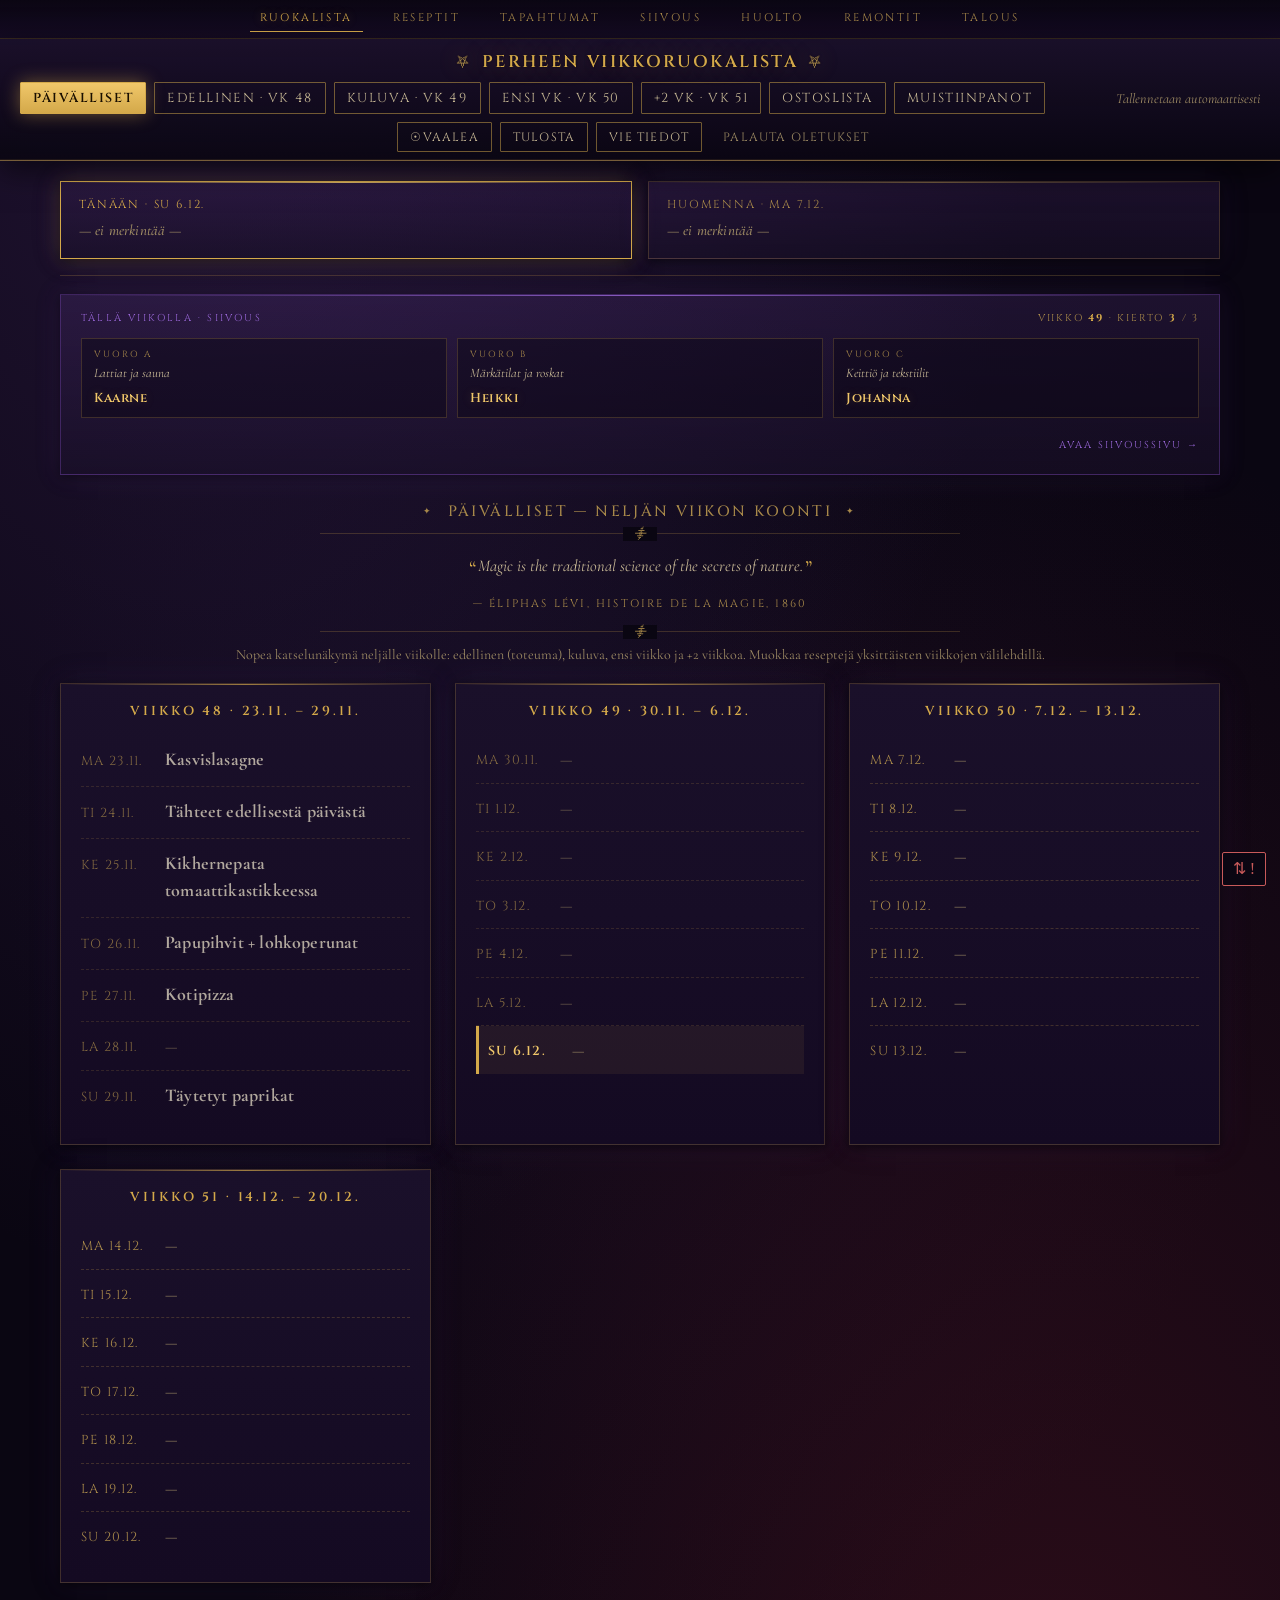
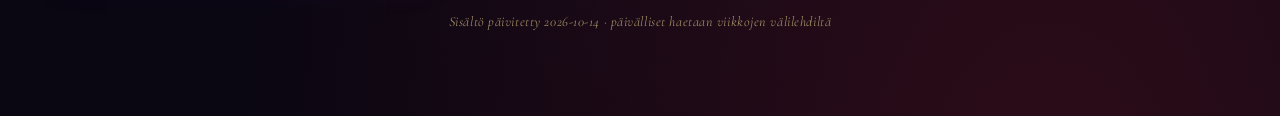
==== commit 9d506af2: "Auto-update: 2026-10-14 (tapahtumat, päiväkoti, vk3-ehdotukset)" ====
--- a/index.html
+++ b/index.html
@@ -3,7 +3,7 @@
 <head>
 <meta charset="UTF-8">
 <meta name="viewport" content="width=device-width, initial-scale=1.0">
-<meta name="julkaistu" content="2026-10-13">
+<meta name="julkaistu" content="2026-10-14">
 <meta name="robots" content="noindex, nofollow">
 <meta http-equiv="Cache-Control" content="no-cache, no-store, must-revalidate">
 <meta http-equiv="Pragma" content="no-cache">
@@ -2283,7 +2283,7 @@
         <td><div class="cell" data-k="w3-l-ke"></div></td>
         <td><div class="cell" data-k="w3-l-to"></div></td>
         <td><div class="cell" data-k="w3-l-pe"></div></td>
-        <td><div class="cell" data-k="w3-l-la"><strong>Tähteet</strong><br>Kesäkasviskeitto (kesäkeitto)</div></td>
+        <td><div class="cell" data-k="w3-l-la"></div></td>
         <td><div class="cell" data-k="w3-l-su"><strong>Viikon ylijäämät</strong></div></td>
       </tr>
       <tr class="snack">
@@ -2298,13 +2298,13 @@
       </tr>
       <tr class="dinner">
         <th><span class="glyph">⛧</span>Päivällinen</th>
-        <td><div class="cell" data-k="w3-d-ma"><strong>Kermainen tomaattikeitto + juustoleivät</strong></div></td>
-        <td><div class="cell" data-k="w3-d-ti"><strong>Kasvishernekeitto + sinappi</strong></div></td>
-        <td><div class="cell" data-k="w3-d-ke"><strong>Maissi-perunakeitto (chowder)</strong></div></td>
-        <td><div class="cell" data-k="w3-d-to"><strong>Meksikolainen tortillakeitto</strong></div></td>
-        <td><div class="cell" data-k="w3-d-pe"><strong>Kesäkasviskeitto (kesäkeitto)</strong></div></td>
+        <td><div class="cell" data-k="w3-d-ma"></div></td>
+        <td><div class="cell" data-k="w3-d-ti"></div></td>
+        <td><div class="cell" data-k="w3-d-ke"></div></td>
+        <td><div class="cell" data-k="w3-d-to"></div></td>
+        <td><div class="cell" data-k="w3-d-pe"></div></td>
         <td><div class="cell" data-k="w3-d-la"></div></td>
-        <td><div class="cell" data-k="w3-d-su"><strong>Kasvis-paella</strong></div></td>
+        <td><div class="cell" data-k="w3-d-su"></div></td>
       </tr>
       <tr class="evening">
         <th><span class="glyph">☾</span>Iltapala</th>
@@ -2347,7 +2347,7 @@
         <td><div class="cell" data-k="w4-l-ke"></div></td>
         <td><div class="cell" data-k="w4-l-to"></div></td>
         <td><div class="cell" data-k="w4-l-pe"></div></td>
-        <td><div class="cell" data-k="w4-l-la"><strong>Tähteet</strong><br>Maapähkinänuudelit</div></td>
+        <td><div class="cell" data-k="w4-l-la"></div></td>
         <td><div class="cell" data-k="w4-l-su"><strong>Viikon ylijäämät</strong></div></td>
       </tr>
       <tr class="snack">
@@ -2362,13 +2362,13 @@
       </tr>
       <tr class="dinner">
         <th><span class="glyph">⛧</span>Päivällinen</th>
-        <td><div class="cell" data-k="w4-d-ma"><strong>Sitruuna-parsakaalipasta</strong></div></td>
-        <td><div class="cell" data-k="w4-d-ti"><strong>Kesäkurpitsa-pestopasta</strong></div></td>
-        <td><div class="cell" data-k="w4-d-ke"><strong>Kermainen herkkusienipasta</strong></div></td>
-        <td><div class="cell" data-k="w4-d-to"><strong>Gnocchi-tomaattipannu</strong></div></td>
-        <td><div class="cell" data-k="w4-d-pe"><strong>Maapähkinänuudelit</strong></div></td>
+        <td><div class="cell" data-k="w4-d-ma"></div></td>
+        <td><div class="cell" data-k="w4-d-ti"></div></td>
+        <td><div class="cell" data-k="w4-d-ke"></div></td>
+        <td><div class="cell" data-k="w4-d-to"></div></td>
+        <td><div class="cell" data-k="w4-d-pe"></div></td>
         <td><div class="cell" data-k="w4-d-la"></div></td>
-        <td><div class="cell" data-k="w4-d-su"><strong>Uunilohi, tilliperunat ja parsakaali</strong></div></td>
+        <td><div class="cell" data-k="w4-d-su"></div></td>
       </tr>
       <tr class="evening">
         <th><span class="glyph">☾</span>Iltapala</th>
@@ -2446,11 +2446,11 @@
 
 <!-- ========== Päiväkodin valikko (julkaise.py hakee Aromi-API:sta) ========== -->
 <script type="application/json" id="tilaushistoria">{"paivitetty":"2026-05-10T14:46:22","hinnat":{"Paprika keltainen":{"ostokerrat":2,"yht_kpl":2,"yht_eur":2.25,"viimeisin_kpl":1.12,"viimeisin_pvm":"2026-04-27","tilausIdt":["1233714256","1227571612"],"keski_kpl":1.12},"Kotimaista yleisperuna 2 kg":{"ostokerrat":1,"yht_kpl":1,"yht_eur":1.68,"viimeisin_kpl":1.68,"viimeisin_pvm":"2026-04-27","tilausIdt":["1233714256"],"keski_kpl":1.68},"Kotimaista kurkku":{"ostokerrat":3,"yht_kpl":6,"yht_eur":12.399999999999999,"viimeisin_kpl":2.42,"viimeisin_pvm":"2026-04-27","tilausIdt":["1233714256","1227571612","1250455844"],"keski_kpl":2.07},"Sana-sol Vitanallet monivitamiini Cola 120kpl/240g":{"ostokerrat":1,"yht_kpl":1,"yht_eur":17.87,"viimeisin_kpl":17.87,"viimeisin_pvm":"2026-04-27","tilausIdt":["1233714256"],"keski_kpl":17.87},"Kotimaista 200g mustikka pakaste":{"ostokerrat":1,"yht_kpl":1,"yht_eur":2.15,"viimeisin_kpl":2.15,"viimeisin_pvm":"2026-04-27","tilausIdt":["1233714256"],"keski_kpl":2.15},"Xtra lettuhillo 800 g":{"ostokerrat":1,"yht_kpl":1,"yht_eur":1.98,"viimeisin_kpl":1.98,"viimeisin_pvm":"2026-04-27","tilausIdt":["1233714256"],"keski_kpl":1.98},"Xtra hiilihapotettu kivennäisvesi 1,5l":{"ostokerrat":2,"yht_kpl":3,"yht_eur":5.550000000000001,"viimeisin_kpl":1.11,"viimeisin_pvm":"2026-04-27","tilausIdt":["1233714256","1227571612"],"keski_kpl":1.85},"Palmolive Naturals Milk & Honey suihkusaippua 250 ml":{"ostokerrat":1,"yht_kpl":1,"yht_eur":1.95,"viimeisin_kpl":1.95,"viimeisin_pvm":"2026-04-27","tilausIdt":["1233714256"],"keski_kpl":1.95},"Erittäin Hieno Suomalainen Tervashampoo 300ml":{"ostokerrat":1,"yht_kpl":1,"yht_eur":2.3,"viimeisin_kpl":2.3,"viimeisin_pvm":"2026-04-27","tilausIdt":["1233714256"],"keski_kpl":2.3},"Xtra wc-paperi 8 rll":{"ostokerrat":2,"yht_kpl":2,"yht_eur":3.78,"viimeisin_kpl":1.89,"viimeisin_pvm":"2026-04-27","tilausIdt":["1233714256","1227571612"],"keski_kpl":1.89},"Bioska 10L biojätepussi":{"ostokerrat":1,"yht_kpl":1,"yht_eur":1.99,"viimeisin_kpl":1.99,"viimeisin_pvm":"2026-04-27","tilausIdt":["1233714256"],"keski_kpl":1.99},"Xtra vadelma 400 g pakaste":{"ostokerrat":2,"yht_kpl":2,"yht_eur":7.18,"viimeisin_kpl":3.59,"viimeisin_pvm":"2026-04-27","tilausIdt":["1233714256","1227571612"],"keski_kpl":3.59},"Pågen JättiPaahto 1100g vehnäpaahtoleipä":{"ostokerrat":1,"yht_kpl":1,"yht_eur":3.35,"viimeisin_kpl":3.35,"viimeisin_pvm":"2026-04-27","tilausIdt":["1233714256"],"keski_kpl":3.35},"Kotimaista 4 Viljan hiutale 750 g":{"ostokerrat":1,"yht_kpl":1,"yht_eur":0.93,"viimeisin_kpl":0.93,"viimeisin_pvm":"2026-04-27","tilausIdt":["1233714256"],"keski_kpl":0.93},"Vaasan Ruispalat 330 g 6 kpl revitty täysjyväruisleipä":{"ostokerrat":2,"yht_kpl":2,"yht_eur":2.34,"viimeisin_kpl":1.17,"viimeisin_pvm":"2026-04-27","tilausIdt":["1233714256","1227571612"],"keski_kpl":1.17},"Valio vapaan lehmän täysmaito 1 l":{"ostokerrat":1,"yht_kpl":1,"yht_eur":1.44,"viimeisin_kpl":1.44,"viimeisin_pvm":"2026-04-27","tilausIdt":["1233714256"],"keski_kpl":1.44},"Kotimaista 2dl ESL 35% kuohukerma":{"ostokerrat":1,"yht_kpl":1,"yht_eur":1.19,"viimeisin_kpl":1.19,"viimeisin_pvm":"2026-04-27","tilausIdt":["1233714256"],"keski_kpl":1.19},"Kotimaista isot vapaan kanan munat L15":{"ostokerrat":2,"yht_kpl":2,"yht_eur":7.7,"viimeisin_kpl":3.85,"viimeisin_pvm":"2026-04-27","tilausIdt":["1233714256","1250455844"],"keski_kpl":3.85},"Coop emmental juustoraaste 150 g":{"ostokerrat":2,"yht_kpl":2,"yht_eur":2.68,"viimeisin_kpl":1.34,"viimeisin_pvm":"2026-04-27","tilausIdt":["1233714256","1227571612"],"keski_kpl":1.34},"Coop mozzarella juustoraaste 150 g":{"ostokerrat":3,"yht_kpl":3,"yht_eur":3.81,"viimeisin_kpl":1.28,"viimeisin_pvm":"2026-04-27","tilausIdt":["1233714256","1227571612","1250455844"],"keski_kpl":1.27},"Xtra pehmeät vehnätortillat 8 kpl 280 g":{"ostokerrat":1,"yht_kpl":2,"yht_eur":2.6,"viimeisin_kpl":1.3,"viimeisin_pvm":"2026-04-27","tilausIdt":["1233714256"],"keski_kpl":1.3},"Coop Eko tomaattimurska luomu 390 g":{"ostokerrat":2,"yht_kpl":4,"yht_eur":7.92,"viimeisin_kpl":1.98,"viimeisin_pvm":"2026-04-27","tilausIdt":["1233714256","1227571612"],"keski_kpl":1.98},"Urtekram Luomu Mustapapu suolavedessä 400/240g":{"ostokerrat":1,"yht_kpl":1,"yht_eur":2.24,"viimeisin_kpl":2.24,"viimeisin_pvm":"2026-04-27","tilausIdt":["1233714256"],"keski_kpl":2.24},"Coop Lasagne pasta, sisältää kananmunaa 500 g":{"ostokerrat":1,"yht_kpl":1,"yht_eur":2.24,"viimeisin_kpl":2.24,"viimeisin_pvm":"2026-04-27","tilausIdt":["1233714256"],"keski_kpl":2.24},"Coop couscous 500 g":{"ostokerrat":1,"yht_kpl":1,"yht_eur":1.78,"viimeisin_kpl":1.78,"viimeisin_pvm":"2026-04-27","tilausIdt":["1233714256"],"keski_kpl":1.78},"Coop sitruuna":{"ostokerrat":1,"yht_kpl":1,"yht_eur":0.86,"viimeisin_kpl":0.86,"viimeisin_pvm":"2026-04-27","tilausIdt":["1233714256"],"keski_kpl":0.86},"Xtra Hienonnettu pinaatti 1 kg pakaste":{"ostokerrat":1,"yht_kpl":1,"yht_eur":1.94,"viimeisin_kpl":1.94,"viimeisin_pvm":"2026-04-27","tilausIdt":["1233714256"],"keski_kpl":1.94},"Kasvihuone avomaankurkku":{"ostokerrat":1,"yht_kpl":1,"yht_eur":0.73,"viimeisin_kpl":0.73,"viimeisin_pvm":"2026-04-27","tilausIdt":["1233714256"],"keski_kpl":0.73},"Xtra Classic konetiskitabletti 60 kpl":{"ostokerrat":1,"yht_kpl":1,"yht_eur":3.25,"viimeisin_kpl":3.25,"viimeisin_pvm":"2026-04-22","tilausIdt":["1227571612"],"keski_kpl":3.25},"Ilo Nestesaippua 3 L Omena":{"ostokerrat":1,"yht_kpl":1,"yht_eur":2.79,"viimeisin_kpl":2.79,"viimeisin_pvm":"2026-04-22","tilausIdt":["1227571612"],"keski_kpl":2.79},"Coop paperikäsipyyhe 150 kpl":{"ostokerrat":2,"yht_kpl":3,"yht_eur":6.01,"viimeisin_kpl":1.25,"viimeisin_pvm":"2026-04-22","tilausIdt":["1227571612","1250455844"],"keski_kpl":2.0},"Valio Hyvä suomalainen Arki® juustoviipale e500 g":{"ostokerrat":1,"yht_kpl":1,"yht_eur":4.15,"viimeisin_kpl":4.15,"viimeisin_pvm":"2026-04-22","tilausIdt":["1227571612"],"keski_kpl":4.15},"Rummo Fusilli pasta no 48 500g":{"ostokerrat":1,"yht_kpl":1,"yht_eur":2.49,"viimeisin_kpl":2.49,"viimeisin_pvm":"2026-04-22","tilausIdt":["1227571612"],"keski_kpl":2.49},"Coop makea maissi 450 g pakaste":{"ostokerrat":1,"yht_kpl":1,"yht_eur":0.99,"viimeisin_kpl":0.99,"viimeisin_pvm":"2026-04-22","tilausIdt":["1227571612"],"keski_kpl":0.99},"Xtra salaattijuustopala 20% rasvaa 200 g":{"ostokerrat":1,"yht_kpl":1,"yht_eur":1.11,"viimeisin_kpl":1.11,"viimeisin_pvm":"2026-04-22","tilausIdt":["1227571612"],"keski_kpl":1.11},"Bataatti":{"ostokerrat":1,"yht_kpl":2,"yht_eur":2.32,"viimeisin_kpl":1.16,"viimeisin_pvm":"2026-04-22","tilausIdt":["1227571612"],"keski_kpl":1.16},"Kotimaista vähälaktoosinen AB-piimä 1l":{"ostokerrat":1,"yht_kpl":1,"yht_eur":1.49,"viimeisin_kpl":1.49,"viimeisin_pvm":"2026-04-22","tilausIdt":["1227571612"],"keski_kpl":1.49},"Kotimaista kevytmaito 1 L":{"ostokerrat":1,"yht_kpl":2,"yht_eur":3.76,"viimeisin_kpl":1.88,"viimeisin_pvm":"2026-04-22","tilausIdt":["1227571612"],"keski_kpl":1.88},"Kotimaista täysmaito 1l":{"ostokerrat":2,"yht_kpl":4,"yht_eur":11.12,"viimeisin_kpl":2.78,"viimeisin_pvm":"2026-04-22","tilausIdt":["1227571612","1250455844"],"keski_kpl":2.78},"Coop kaakao 250 g":{"ostokerrat":1,"yht_kpl":1,"yht_eur":3.15,"viimeisin_kpl":3.15,"viimeisin_pvm":"2026-04-22","tilausIdt":["1227571612"],"keski_kpl":3.15},"Kotimaista hedelmämysli 1 kg":{"ostokerrat":1,"yht_kpl":1,"yht_eur":3.9,"viimeisin_kpl":3.9,"viimeisin_pvm":"2026-04-22","tilausIdt":["1227571612"],"keski_kpl":3.9},"Xtra vehnäjauho 2 kg":{"ostokerrat":1,"yht_kpl":1,"yht_eur":0.84,"viimeisin_kpl":0.84,"viimeisin_pvm":"2026-04-22","tilausIdt":["1227571612"],"keski_kpl":0.84},"Wasa 550g Sport näkkileipä":{"ostokerrat":1,"yht_kpl":1,"yht_eur":2.94,"viimeisin_kpl":2.94,"viimeisin_pvm":"2026-04-22","tilausIdt":["1227571612"],"keski_kpl":2.94},"Kotimaista voi normaalisuolainen 500g":{"ostokerrat":1,"yht_kpl":1,"yht_eur":3.69,"viimeisin_kpl":3.69,"viimeisin_pvm":"2026-04-22","tilausIdt":["1227571612"],"keski_kpl":3.69},"Kotimaista maitorahka 250g rasvaton laktoositon":{"ostokerrat":1,"yht_kpl":1,"yht_eur":0.74,"viimeisin_kpl":0.74,"viimeisin_pvm":"2026-04-22","tilausIdt":["1227571612"],"keski_kpl":0.74},"Valio Hyvä suomalainen Arki® jogurtti mansikka-banaani 1 kg":{"ostokerrat":1,"yht_kpl":1,"yht_eur":1.49,"viimeisin_kpl":1.49,"viimeisin_pvm":"2026-04-22","tilausIdt":["1227571612"],"keski_kpl":1.49},"Kotimaista kermaviili 6 % laktoositon 200 g":{"ostokerrat":1,"yht_kpl":1,"yht_eur":0.45,"viimeisin_kpl":0.45,"viimeisin_pvm":"2026-04-22","tilausIdt":["1227571612"],"keski_kpl":0.45},"Kotimaista Ruokakerma 15% UHT laktoositon 2 dl":{"ostokerrat":1,"yht_kpl":1,"yht_eur":0.48,"viimeisin_kpl":0.48,"viimeisin_pvm":"2026-04-22","tilausIdt":["1227571612"],"keski_kpl":0.48},"Xtra 210/125g Mozzarellajuusto 17% rasvaa":{"ostokerrat":1,"yht_kpl":1,"yht_eur":1.15,"viimeisin_kpl":1.15,"viimeisin_pvm":"2026-04-22","tilausIdt":["1227571612"],"keski_kpl":1.15},"Kotimaista vapaan kanan munat M10":{"ostokerrat":1,"yht_kpl":1,"yht_eur":2.19,"viimeisin_kpl":2.19,"viimeisin_pvm":"2026-04-22","tilausIdt":["1227571612"],"keski_kpl":2.19},"Xtra granola natural 750 g":{"ostokerrat":1,"yht_kpl":1,"yht_eur":2.89,"viimeisin_kpl":2.89,"viimeisin_pvm":"2026-04-22","tilausIdt":["1227571612"],"keski_kpl":2.89},"Baba Original Hummus kikhernelevite 225g":{"ostokerrat":1,"yht_kpl":1,"yht_eur":2.98,"viimeisin_kpl":2.98,"viimeisin_pvm":"2026-04-22","tilausIdt":["1227571612"],"keski_kpl":2.98},"Änglamark maapähkinävoi smooth luomu 350 g":{"ostokerrat":1,"yht_kpl":1,"yht_eur":2.76,"viimeisin_kpl":2.76,"viimeisin_pvm":"2026-04-22","tilausIdt":["1227571612"],"keski_kpl":2.76},"Coop maissinjyvät 500 g":{"ostokerrat":1,"yht_kpl":1,"yht_eur":1.39,"viimeisin_kpl":1.39,"viimeisin_pvm":"2026-04-22","tilausIdt":["1227571612"],"keski_kpl":1.39},"Coop Manzanilla vihreät oliivit paprikatahnatäytteellä 235/142 g":{"ostokerrat":1,"yht_kpl":1,"yht_eur":0.79,"viimeisin_kpl":0.79,"viimeisin_pvm":"2026-04-22","tilausIdt":["1227571612"],"keski_kpl":0.79},"Kotimaista Pizzapohja 4kpl/360g":{"ostokerrat":1,"yht_kpl":2,"yht_eur":5.56,"viimeisin_kpl":2.78,"viimeisin_pvm":"2026-04-22","tilausIdt":["1227571612"],"keski_kpl":2.78},"Coop punaiset linssit 400 g":{"ostokerrat":1,"yht_kpl":1,"yht_eur":1.58,"viimeisin_kpl":1.58,"viimeisin_pvm":"2026-04-22","tilausIdt":["1227571612"],"keski_kpl":1.58},"Coop hienonnettu pinaatti 150 g pakaste":{"ostokerrat":1,"yht_kpl":3,"yht_eur":3.6,"viimeisin_kpl":1.2,"viimeisin_pvm":"2026-04-22","tilausIdt":["1227571612"],"keski_kpl":1.2},"Kotimaista arkiperuna 1 kg":{"ostokerrat":2,"yht_kpl":2,"yht_eur":1.98,"viimeisin_kpl":0.99,"viimeisin_pvm":"2026-04-22","tilausIdt":["1227571612","1250455844"],"keski_kpl":0.99},"Xtra tomaatti Suomi":{"ostokerrat":1,"yht_kpl":3,"yht_eur":1.53,"viimeisin_kpl":0.51,"viimeisin_pvm":"2026-04-22","tilausIdt":["1227571612"],"keski_kpl":0.51},"Porkkanapussi 1 kg Karotia":{"ostokerrat":1,"yht_kpl":1,"yht_eur":1.29,"viimeisin_kpl":1.29,"viimeisin_pvm":"2026-04-22","tilausIdt":["1227571612"],"keski_kpl":1.29},"Valkosipuli":{"ostokerrat":1,"yht_kpl":1,"yht_eur":0.35,"viimeisin_kpl":0.35,"viimeisin_pvm":"2026-04-22","tilausIdt":["1227571612"],"keski_kpl":0.35},"Coop banaani":{"ostokerrat":1,"yht_kpl":7,"yht_eur":12.74,"viimeisin_kpl":1.82,"viimeisin_pvm":"2026-04-22","tilausIdt":["1227571612"],"keski_kpl":1.82},"Valio Hedelmätarha® appelsiinimehu 1 l hedelmälihaa":{"ostokerrat":1,"yht_kpl":1,"yht_eur":2.85,"viimeisin_kpl":2.85,"viimeisin_pvm":"2026-05-11","tilausIdt":["1250455844"],"keski_kpl":2.85},"Kotimaista wc-paperi 8rl valkoinen":{"ostokerrat":1,"yht_kpl":1,"yht_eur":3.89,"viimeisin_kpl":3.89,"viimeisin_pvm":"2026-05-11","tilausIdt":["1250455844"],"keski_kpl":3.89},"Coop Ohut Kalkkunaleikkele 200g":{"ostokerrat":1,"yht_kpl":1,"yht_eur":1.59,"viimeisin_kpl":1.59,"viimeisin_pvm":"2026-05-11","tilausIdt":["1250455844"],"keski_kpl":1.59},"Kotimaista lettuhillo 410 g":{"ostokerrat":1,"yht_kpl":1,"yht_eur":3.29,"viimeisin_kpl":3.29,"viimeisin_pvm":"2026-05-11","tilausIdt":["1250455844"],"keski_kpl":3.29},"Järvikylä min50g Persilja":{"ostokerrat":1,"yht_kpl":1,"yht_eur":1.65,"viimeisin_kpl":1.65,"viimeisin_pvm":"2026-05-11","tilausIdt":["1250455844"],"keski_kpl":1.65},"SoFine tofu maustamaton luomu 400g":{"ostokerrat":1,"yht_kpl":1,"yht_eur":2.68,"viimeisin_kpl":2.68,"viimeisin_pvm":"2026-05-11","tilausIdt":["1250455844"],"keski_kpl":2.68},"Järvikylä min50g Tilli":{"ostokerrat":1,"yht_kpl":1,"yht_eur":1.65,"viimeisin_kpl":1.65,"viimeisin_pvm":"2026-05-11","tilausIdt":["1250455844"],"keski_kpl":1.65},"Kotimaista 2dl laktoositon ESL 35% kuohukerma":{"ostokerrat":1,"yht_kpl":1,"yht_eur":1.19,"viimeisin_kpl":1.19,"viimeisin_pvm":"2026-05-11","tilausIdt":["1250455844"],"keski_kpl":1.19},"Yeo's 400g nuudeli Ezy-Cook":{"ostokerrat":1,"yht_kpl":1,"yht_eur":2.45,"viimeisin_kpl":2.45,"viimeisin_pvm":"2026-05-11","tilausIdt":["1250455844"],"keski_kpl":2.45},"Kotimaista leipäjuusto laktoositon 200g":{"ostokerrat":1,"yht_kpl":1,"yht_eur":2.95,"viimeisin_kpl":2.95,"viimeisin_pvm":"2026-05-11","tilausIdt":["1250455844"],"keski_kpl":2.95},"Fazer Puikula Täysjyväruis 9kpl 500g, täysjyväruisleipä":{"ostokerrat":1,"yht_kpl":1,"yht_eur":1.95,"viimeisin_kpl":1.95,"viimeisin_pvm":"2026-05-11","tilausIdt":["1250455844"],"keski_kpl":1.95},"Pingviini Suklaa Laktoositon kermajäätelö kotipakkaus 1L/500g":{"ostokerrat":1,"yht_kpl":1,"yht_eur":2.75,"viimeisin_kpl":2.75,"viimeisin_pvm":"2026-05-11","tilausIdt":["1250455844"],"keski_kpl":2.75},"Pingviini Vanilja kermajäätelö kotipakkaus 1L/495g":{"ostokerrat":1,"yht_kpl":1,"yht_eur":1.75,"viimeisin_kpl":1.75,"viimeisin_pvm":"2026-05-11","tilausIdt":["1250455844"],"keski_kpl":1.75},"Valio Hyvä suomalainen Arki® juustoviipale e140 g":{"ostokerrat":1,"yht_kpl":1,"yht_eur":2.14,"viimeisin_kpl":2.14,"viimeisin_pvm":"2026-05-11","tilausIdt":["1250455844"],"keski_kpl":2.14},"Valio Hyvä suomalainen Arki® jogurtti vanilja 1 kg":{"ostokerrat":1,"yht_kpl":2,"yht_eur":5.96,"viimeisin_kpl":2.98,"viimeisin_pvm":"2026-05-11","tilausIdt":["1250455844"],"keski_kpl":2.98},"Valio voi normaalisuolainen 200 g":{"ostokerrat":1,"yht_kpl":1,"yht_eur":2.49,"viimeisin_kpl":2.49,"viimeisin_pvm":"2026-05-11","tilausIdt":["1250455844"],"keski_kpl":2.49},"Kotimaista laktoositon kevytmaitojuoma 1 L":{"ostokerrat":1,"yht_kpl":3,"yht_eur":12.15,"viimeisin_kpl":4.05,"viimeisin_pvm":"2026-05-11","tilausIdt":["1250455844"],"keski_kpl":4.05},"Kotimaista 1 kg Maustamaton jogurtti laktoositon":{"ostokerrat":1,"yht_kpl":2,"yht_eur":6.2,"viimeisin_kpl":3.1,"viimeisin_pvm":"2026-05-11","tilausIdt":["1250455844"],"keski_kpl":3.1},"Preah Vihear Jasmiini riisi 10kg":{"ostokerrat":1,"yht_kpl":1,"yht_eur":17.95,"viimeisin_kpl":17.95,"viimeisin_pvm":"2026-05-11","tilausIdt":["1250455844"],"keski_kpl":17.95},"Coop tomaattimurska 390 g":{"ostokerrat":1,"yht_kpl":2,"yht_eur":3.04,"viimeisin_kpl":1.52,"viimeisin_pvm":"2026-05-11","tilausIdt":["1250455844"],"keski_kpl":1.52},"Coop Taste of Asia kookosmaito 400 ml":{"ostokerrat":1,"yht_kpl":1,"yht_eur":1.24,"viimeisin_kpl":1.24,"viimeisin_pvm":"2026-05-11","tilausIdt":["1250455844"],"keski_kpl":1.24},"Päärynä I Conference":{"ostokerrat":1,"yht_kpl":4,"yht_eur":10.4,"viimeisin_kpl":2.6,"viimeisin_pvm":"2026-05-11","tilausIdt":["1250455844"],"keski_kpl":2.6},"Pakkasmarja 250g Suomalainen Kuningas Marjasekoitus":{"ostokerrat":1,"yht_kpl":1,"yht_eur":4.49,"viimeisin_kpl":4.49,"viimeisin_pvm":"2026-05-11","tilausIdt":["1250455844"],"keski_kpl":4.49},"Chiquita banaani":{"ostokerrat":1,"yht_kpl":7,"yht_eur":18.62,"viimeisin_kpl":2.66,"viimeisin_pvm":"2026-05-11","tilausIdt":["1250455844"],"keski_kpl":2.66},"Paprika punainen":{"ostokerrat":1,"yht_kpl":3,"yht_eur":8.19,"viimeisin_kpl":2.73,"viimeisin_pvm":"2026-05-11","tilausIdt":["1250455844"],"keski_kpl":2.73}},"tilaukset_yhteenveto":[{"id":"1250455844","pvm":"2026-05-11","summa":112.52,"kauppa":"Prisma Kaleva","tuotteita":31},{"id":"1233714256","pvm":"2026-04-27","summa":73.02,"kauppa":"Prisma Kaleva","tuotteita":28},{"id":"1227571612","pvm":"2026-04-22","summa":88.21,"kauppa":"Prisma Linnainmaa","tuotteita":44},{"id":"800083120","pvm":"2026-04-01","summa":48.85,"kauppa":"Sale Janka","tuotteita":0},{"id":"1147389489","pvm":"2026-02-17","summa":41.65,"kauppa":"Sale Janka","tuotteita":0},{"id":"1143819018","pvm":"2026-02-14","summa":39.34,"kauppa":"Sale Janka","tuotteita":0},{"id":"1142991827","pvm":"2026-02-13","summa":45.1,"kauppa":"Sale Janka","tuotteita":0},{"id":"708138669","pvm":"2025-12-20","summa":39.67,"kauppa":"Sale Osmonmäki","tuotteita":0},{"id":"1077122402","pvm":"2025-12-19","summa":267.38,"kauppa":"Prisma Kaleva","tuotteita":0},{"id":"1061104407","pvm":"2025-12-06","summa":59.91,"kauppa":"Sale Janka","tuotteita":0},{"id":"1042355482","pvm":"2025-11-22","summa":33.68,"kauppa":"Sale Janka","tuotteita":0},{"id":"605280908","pvm":"2025-08-23","summa":13.26,"kauppa":"Sale Janka","tuotteita":0},{"id":"561644002","pvm":"2025-06-17","summa":32.88,"kauppa":"Sale Janka","tuotteita":0}]}</script>
-<script type="application/json" id="inventaario">{"paivitetty":"2026-10-13","lahde":"kuiva-aineiden_ja_pakasteiden_inventaario.xlsx","tuotteet":[{"varasto":"kuiva","kategoria":"Pastat ja nuudelit","tuote":"Lasagnelevyt","merkki":"Coop","jaljella_g":500,"huom":"Durumvehnä + kananmuna"},{"varasto":"kuiva","kategoria":"Pastat ja nuudelit","tuote":"Pikamakaroni","merkki":"Coop Xtra","jaljella_g":600,"huom":null},{"varasto":"kuiva","kategoria":"Pastat ja nuudelit","tuote":"Fusilli No. 48","merkki":"Rummo","jaljella_g":200,"huom":null},{"varasto":"kuiva","kategoria":"Pastat ja nuudelit","tuote":"Täysjyvä rakettispagetti","merkki":"Myllyn Paras","jaljella_g":115,"huom":null},{"varasto":"kuiva","kategoria":"Pastat ja nuudelit","tuote":"Tumma makaroni","merkki":"Myllyn Paras","jaljella_g":130,"huom":null},{"varasto":"kuiva","kategoria":"Pastat ja nuudelit","tuote":"Eggnoodles","merkki":"Coop Taste of Asia","jaljella_g":140,"huom":null},{"varasto":"kuiva","kategoria":"Pastat ja nuudelit","tuote":"Riisinuudelit","merkki":null,"jaljella_g":110,"huom":null},{"varasto":"kuiva","kategoria":"Pastat ja nuudelit","tuote":"Bánh Phở -riisinuudeli","merkki":"Chantaboon","jaljella_g":220,"huom":"Tuotettu Thaimaassa"},{"varasto":"kuiva","kategoria":"Pastat ja nuudelit","tuote":"Vehnä-instantnuudelipalat","merkki":null,"jaljella_g":255,"huom":"3 palaa jäljellä, alkuperäinen pakkaus ei tallessa, paino arvio (~85 g/pala)"},{"varasto":"kuiva","kategoria":"Pastat ja nuudelit","tuote":"Yakisoba Veggie -instantnuudeli","merkki":null,"jaljella_g":85,"huom":"1 annospakkaus, paino arvio"},{"varasto":"kuiva","kategoria":"Riisit","tuote":"Sushiriisi","merkki":"Fukishi","jaljella_g":500,"huom":null},{"varasto":"kuiva","kategoria":"Riisit","tuote":"Pitkäjyväinen riisi (Parboiled)","merkki":null,"jaljella_g":750,"huom":null},{"varasto":"kuiva","kategoria":"Riisit","tuote":"Puuroriisi (Grötris)","merkki":"Coop","jaljella_g":330,"huom":null},{"varasto":"kuiva","kategoria":"Riisit","tuote":"Puuroriisi","merkki":"Risella","jaljella_g":330,"huom":null},{"varasto":"kuiva","kategoria":"Riisit","tuote":"Jasmiiniriisi","merkki":"Preah Vihear","jaljella_g":10000,"huom":"Cambodia, SRP-sertifioitu"},{"varasto":"kuiva","kategoria":"Jyvät ja muut viljat","tuote":"Ohrasuurimo, kokonainen","merkki":"Korpelan Mylly","jaljella_g":600,"huom":null},{"varasto":"kuiva","kategoria":"Jyvät ja muut viljat","tuote":"Ohrasuurimo, kokonainen","merkki":"Korpelan Mylly","jaljella_g":300,"huom":null},{"varasto":"kuiva","kategoria":"Jyvät ja muut viljat","tuote":"Kvinoa","merkki":"Risella","jaljella_g":250,"huom":null},{"varasto":"kuiva","kategoria":"Jyvät ja muut viljat","tuote":"Villikaura (gluteeniton)","merkki":"Myllärin","jaljella_g":240,"huom":null},{"varasto":"kuiva","kategoria":"Jyvät ja muut viljat","tuote":"Couscous","merkki":"Coop","jaljella_g":250,"huom":null},{"varasto":"kuiva","kategoria":"Jyvät ja muut viljat","tuote":"Hedelmämysli","merkki":"Kotimaista","jaljella_g":900,"huom":null},{"varasto":"kuiva","kategoria":"Jyvät ja muut viljat","tuote":"Mannasuurimo","merkki":"Kotimaista","jaljella_g":900,"huom":null},{"varasto":"kuiva","kategoria":"Jyvät ja muut viljat","tuote":"Kaurahiutale","merkki":"Kotimaista","jaljella_g":200,"huom":null},{"varasto":"kuiva","kategoria":"Jyvät ja muut viljat","tuote":"4 viljan hiutale","merkki":"Kotimaista","jaljella_g":900,"huom":null},{"varasto":"kuiva","kategoria":"Palkokasvit","tuote":"Punaiset linssit (säilyke)","merkki":"Coop","jaljella_g":380,"huom":"Tölkki; valutettu paino 230 g"},{"varasto":"kuiva","kategoria":"Palkokasvit","tuote":"Vihreät linssit (kuivat)","merkki":null,"jaljella_g":400,"huom":null},{"varasto":"kuiva","kategoria":"Palkokasvit","tuote":"Vihreä linssi, luomu (kuivat)","merkki":"Foodin","jaljella_g":165,"huom":null},{"varasto":"kuiva","kategoria":"Palkokasvit","tuote":"Borlottipavut (säilyke, luomu)","merkki":"Coop EKO","jaljella_g":380,"huom":"Tölkki; valutettu paino 230 g"},{"varasto":"kuiva","kategoria":"Palkokasvit","tuote":"Kikherneet (säilyke)","merkki":"Coop Xtra","jaljella_g":380,"huom":"Tölkki; valutettu paino 230 g"},{"varasto":"kuiva","kategoria":"Palkokasvit","tuote":"Mungpavut (kuivat)","merkki":"Go Green","jaljella_g":250,"huom":"Päiväys ohi yli vuoden; tarkista haju/hyönteiset"},{"varasto":"kuiva","kategoria":"Palkokasvit","tuote":"Keltaiset linssit","merkki":"Go Green Svenska","jaljella_g":80,"huom":"Päiväys ohi n. 1,5 v; tarkista haju/hyönteiset"},{"varasto":"kuiva","kategoria":"Jauhot","tuote":"Vehnäjauho","merkki":"Coop Xtra","jaljella_g":2000,"huom":null},{"varasto":"kuiva","kategoria":"Jauhot","tuote":"Kikhernejauho, luomu","merkki":"Foodin","jaljella_g":175,"huom":null},{"varasto":"kuiva","kategoria":"Säilyketomaatit","tuote":"Tomaattimurska, maustamaton","merkki":"Coop","jaljella_g":780,"huom":"2 pakkausta"},{"varasto":"kuiva","kategoria":"Säilyketomaatit","tuote":"Tomaattimurska, maustamaton (luomu)","merkki":"Coop EKO","jaljella_g":390,"huom":null},{"varasto":"kuiva","kategoria":"Aasialaiset / umami","tuote":"Sushi nori, paahdettu","merkki":"Asian Food Service","jaljella_g":70,"huom":"50 levyä alkuperäisessä"},{"varasto":"kuiva","kategoria":"Aasialaiset / umami","tuote":"Shiitake-sienet, kuivatut","merkki":null,"jaljella_g":55,"huom":null},{"varasto":"kuiva","kategoria":"Aasialaiset / umami","tuote":"Katsuobushi (bonitohiutaleet)","merkki":"Daewang","jaljella_g":25,"huom":"Dashi-liemen ainekset"},{"varasto":"kuiva","kategoria":"Aasialaiset / umami","tuote":"Kombu (merilevätikku)","merkki":null,"jaljella_g":null,"huom":"6 tikkua jäljellä; pakkauskoko ei tiedossa; dashi-liemen ainekset"},{"varasto":"kuiva","kategoria":"Siemenet","tuote":"Seesaminsiemenet, luomu","merkki":"Sesamfrö","jaljella_g":300,"huom":null},{"varasto":"kuiva","kategoria":"Siemenet","tuote":"Auringonkukansiemenet","merkki":null,"jaljella_g":900,"huom":"Useita avattuja pusseja yhteensä: Solsikkekerner 375 g, Solros 400 g + irtopussi"},{"varasto":"kuiva","kategoria":"Muut","tuote":"Tortillat (vehnä)","merkki":"Coop Xtra","jaljella_g":560,"huom":"8 kpl per pussi; 2 pussia"},{"varasto":"kuiva","kategoria":"Muut","tuote":"Soijasuikaleet","merkki":"Soyappétit","jaljella_g":625,"huom":"Päiväys ohi n. 6 vk; runsasproteiininen, Serbia"},{"varasto":"kuiva","kategoria":"Muut","tuote":"Tumma soijarouhe (gluteeniton)","merkki":"VegeSun","jaljella_g":250,"huom":"Runsasproteiininen, runsaskuitunen"},{"varasto":"kuiva","kategoria":"Muut","tuote":"Tiivistetty maito, makeutettu","merkki":"Toesleffs","jaljella_g":397,"huom":"Säilyketölkki; 45 % sokeria"},{"varasto":"kuiva","kategoria":"Muut","tuote":"Paahdettu sipulirouhe","merkki":"Klassinen","jaljella_g":95,"huom":"Rostad lök; lähes täysi"},{"varasto":"kuiva","kategoria":"Muut","tuote":"Ravintohiivahiutaleet","merkki":"Marigold Engevita","jaljella_g":25,"huom":"Savoury Yeast Flakes"},{"varasto":"kuiva","kategoria":"Muut","tuote":"Mantelivoi","merkki":"Amona Almond Butter","jaljella_g":70,"huom":"Vegaani; ei lisättyä sokeria/suolaa/palmuöljyä"},{"varasto":"pakastin","kategoria":"Sienet","tuote":"Kantarelli","merkki":null,"jaljella_g":1200,"huom":"Useita pakastepusseja"},{"varasto":"pakastin","kategoria":"Sienet","tuote":"Korvasieni","merkki":null,"jaljella_g":840,"huom":"Esikäsittele huolellisesti ennen käyttöä (kaksi keittoa, vesi pois)"},{"varasto":"pakastin","kategoria":"Marjat ja hedelmät","tuote":"Punaherukka","merkki":null,"jaljella_g":3000,"huom":null},{"varasto":"pakastin","kategoria":"Marjat ja hedelmät","tuote":"Omenasiivut","merkki":null,"jaljella_g":320,"huom":null},{"varasto":"pakastin","kategoria":"Pakastevihannekset","tuote":"Ohuet vihreät pavut (haricots verts)","merkki":null,"jaljella_g":311,"huom":"Alkuperäinen pakkaus 500 g"},{"varasto":"pakastin","kategoria":"Pakastevihannekset","tuote":"Makea maissi","merkki":null,"jaljella_g":450,"huom":"Avaamaton"},{"varasto":"pakastin","kategoria":"Pakastevihannekset","tuote":"Peruna-sipuli sekoitus","merkki":"Kotimaista","jaljella_g":200,"huom":"Alkuperäinen pakkaus 1 kg"},{"varasto":"pakastin","kategoria":"Pakastevihannekset","tuote":"Hakattu pinaatti","merkki":null,"jaljella_g":850,"huom":"Alkuperäinen pakkaus 1 kg"},{"varasto":"pakastin","kategoria":"Pakastevihannekset","tuote":"Vihannessekoitus","merkki":"Kotimaista","jaljella_g":135,"huom":"Alkuperäinen pakkaus 250 g"},{"varasto":"pakastin","kategoria":"Pakastevihannekset","tuote":"Bataattikuutiot","merkki":null,"jaljella_g":1154,"huom":null},{"varasto":"pakastin","kategoria":"Pakastevihannekset","tuote":"Keittojuurekset (peruna, lanttu, porkkana, palsternakka, purjo)","merkki":"Coop","jaljella_g":750,"huom":"Avaamaton"},{"varasto":"pakastin","kategoria":"Pakastevihannekset","tuote":"Parsakaali","merkki":null,"jaljella_g":500,"huom":"Avaamaton"},{"varasto":"pakastin","kategoria":"Pakastevihannekset","tuote":"Kesäkurpitsa, raastettu","merkki":null,"jaljella_g":1900,"huom":null},{"varasto":"pakastin","kategoria":"Pakastevihannekset","tuote":"Kesäkurpitsa, kuutioitu","merkki":null,"jaljella_g":1600,"huom":null},{"varasto":"pakastin","kategoria":"Leivonta","tuote":"Piirakkataikina, pyöreä","merkki":"Myllyn Paras","jaljella_g":380,"huom":"Avaamaton; laktoositon"},{"varasto":"pakastin","kategoria":"Leivonta","tuote":"Pizzapohjat (4 kpl)","merkki":"Kotimaista","jaljella_g":360,"huom":"Avaamaton"},{"varasto":"pakastin","kategoria":"Liha","tuote":"Poron kuivaliha","merkki":null,"jaljella_g":679,"huom":"2 erää"},{"varasto":"pakastin","kategoria":"Kala","tuote":"Lohifilee","merkki":null,"jaljella_g":1030,"huom":null}]}</script>
-<script type="application/json" id="daycare-menu">{"haettu":"2026-10-13T12:17:29","lahde":"Takahuhdin päiväkoti (Aromi)","paivat":{"2026-10-13":{"aamiainen":"Neljänviljan hiutalepuuro, Ruispuikula, Kurkku","lounas":"Tonnikalapastavuoka","kasvislounas":"Tomaattinen seitanpasta","valipala":"Jogurtti, Täysjyväviipaleet, Tomaatti"},"2026-10-14":{"aamiainen":"Ruishiutalepuuro, Perunalimppu, Paprika","lounas":"Pinaattiohukainen, Vaaleakastike, Perunat kuorittu, Puolukkavalmiste","kasvislounas":"Pinaattiohukainen, Vaaleakastike, Perunat kuorittu, Puolukkavalmiste","valipala":"Mannapuuro, Mansikkavalmiste, Kaura-vehnäpuikula, Kurkku"},"2026-10-15":{"aamiainen":"Vehnähiutalepuuro, Täysjyväviipaleet, Kalkkunaleikkele, Omena","lounas":"Jauhelihaperunasoselaatikko","kasvislounas":"Soijaperunasoselaatikko","valipala":"Appelsiinikiisseli, Ruisruutu, Päärynä"},"2026-10-16":{"aamiainen":"Ohrahiutalepuuro, Mangosose, Aitta sekaleipä, Tomaatti","lounas":"Nakkikeitto, Moniviljaruutu, Omena","kasvislounas":"Kasvisnakkikeitto, Moniviljaruutu, Omena, vegaanivuusto","valipala":"Mangosmoothie, Kaura-vehnärieska, Paprika"},"2026-10-19":{"aamiainen":"Kaurahiutalepuuro, Täysjyväviipaleet, Banaani","lounas":"Uunimakkara, Perunasose","kasvislounas":"Kasvismakkara, Perunasose","valipala":"Kuningatarkiisseli, Ruisruutu, Kurkku"},"2026-10-20":{"aamiainen":"Neljänviljan hiutalepuuro, Ruispuikula, Kurkku","lounas":"Palermon kasvispastavuoka","kasvislounas":"Palermon kasvispastavuoka","valipala":"Puolukkamannapuuro, Kaura-vehnärieska, Mandariini/klementiini"},"2026-10-21":{"aamiainen":"Ohrahiutalepuuro, Aitta sekaleipä, Mandariini/klementiini","lounas":"Broilericurrykastike, Riisi, tumma","kasvislounas":"Keltainen kasviskastike, Riisi, tumma","valipala":"Ohukainen, Mansikkavalmiste, Täysjyväviipaleet, Tomaatti"},"2026-10-22":{"aamiainen":"Vehnähiutalepuuro, Kaura-vehnäpuikula, Edamjuusto, Paprika","lounas":"Kahden kalan keitto, Ruisnassikka, Mandariini/klementiini","kasvislounas":"Lempeä kasviskeitto, Ruisnassikka, Mandariini/klementiini, vegaanivuusto","valipala":"Neljänviljan maitopuuro, Marjasose vadelma, Ruispuikula, Omena"},"2026-10-23":{"aamiainen":"Kaurahiutalepuuro, Marjasose kuningatar, Perunalimppu, Tomaatti","lounas":"Jauhelihamurukastike, Spagetti","kasvislounas":"Seitanmurukastike, Spagetti","valipala":"Riisimuro, Aitta sekaleipä, Edamjuusto, Paprika"},"2026-10-26":{"aamiainen":"Kaurahiutalepuuro, Ruispuikula, Omena","lounas":"Possu-rakuunakastike, Perunat kuorittu","kasvislounas":"Indonesialainen pata, Perunat kuorittu","valipala":"Riisipiirakka, Perunalimppu, Edamjuusto, Kurkku"},"2026-10-27":{"aamiainen":"Neljänviljan hiutalepuuro, Täysjyväviipaleet, Paprika","lounas":"Broilerilasagnette","kasvislounas":"Kasvispastavuoka","valipala":"Mango-porkkanakiisseli, Kaura-vehnärieska, Omena"},"2026-10-28":{"aamiainen":"Ohrahiutalepuuro, Aitta sekaleipä, Kurkku","lounas":"Kirjolohipyörykkä, Perunasose","kasvislounas":"Porkkananapit, Perunasose","valipala":"Jogurtti, Päärynäsose, Täysjyväviipaleet, Mandariini/klementiini"}}}</script>
+<script type="application/json" id="inventaario">{"paivitetty":"2026-10-14","lahde":"kuiva-aineiden_ja_pakasteiden_inventaario.xlsx","tuotteet":[{"varasto":"kuiva","kategoria":"Pastat ja nuudelit","tuote":"Lasagnelevyt","merkki":"Coop","jaljella_g":500,"huom":"Durumvehnä + kananmuna"},{"varasto":"kuiva","kategoria":"Pastat ja nuudelit","tuote":"Pikamakaroni","merkki":"Coop Xtra","jaljella_g":600,"huom":null},{"varasto":"kuiva","kategoria":"Pastat ja nuudelit","tuote":"Fusilli No. 48","merkki":"Rummo","jaljella_g":200,"huom":null},{"varasto":"kuiva","kategoria":"Pastat ja nuudelit","tuote":"Täysjyvä rakettispagetti","merkki":"Myllyn Paras","jaljella_g":115,"huom":null},{"varasto":"kuiva","kategoria":"Pastat ja nuudelit","tuote":"Tumma makaroni","merkki":"Myllyn Paras","jaljella_g":130,"huom":null},{"varasto":"kuiva","kategoria":"Pastat ja nuudelit","tuote":"Eggnoodles","merkki":"Coop Taste of Asia","jaljella_g":140,"huom":null},{"varasto":"kuiva","kategoria":"Pastat ja nuudelit","tuote":"Riisinuudelit","merkki":null,"jaljella_g":110,"huom":null},{"varasto":"kuiva","kategoria":"Pastat ja nuudelit","tuote":"Bánh Phở -riisinuudeli","merkki":"Chantaboon","jaljella_g":220,"huom":"Tuotettu Thaimaassa"},{"varasto":"kuiva","kategoria":"Pastat ja nuudelit","tuote":"Vehnä-instantnuudelipalat","merkki":null,"jaljella_g":255,"huom":"3 palaa jäljellä, alkuperäinen pakkaus ei tallessa, paino arvio (~85 g/pala)"},{"varasto":"kuiva","kategoria":"Pastat ja nuudelit","tuote":"Yakisoba Veggie -instantnuudeli","merkki":null,"jaljella_g":85,"huom":"1 annospakkaus, paino arvio"},{"varasto":"kuiva","kategoria":"Riisit","tuote":"Sushiriisi","merkki":"Fukishi","jaljella_g":500,"huom":null},{"varasto":"kuiva","kategoria":"Riisit","tuote":"Pitkäjyväinen riisi (Parboiled)","merkki":null,"jaljella_g":750,"huom":null},{"varasto":"kuiva","kategoria":"Riisit","tuote":"Puuroriisi (Grötris)","merkki":"Coop","jaljella_g":330,"huom":null},{"varasto":"kuiva","kategoria":"Riisit","tuote":"Puuroriisi","merkki":"Risella","jaljella_g":330,"huom":null},{"varasto":"kuiva","kategoria":"Riisit","tuote":"Jasmiiniriisi","merkki":"Preah Vihear","jaljella_g":10000,"huom":"Cambodia, SRP-sertifioitu"},{"varasto":"kuiva","kategoria":"Jyvät ja muut viljat","tuote":"Ohrasuurimo, kokonainen","merkki":"Korpelan Mylly","jaljella_g":600,"huom":null},{"varasto":"kuiva","kategoria":"Jyvät ja muut viljat","tuote":"Ohrasuurimo, kokonainen","merkki":"Korpelan Mylly","jaljella_g":300,"huom":null},{"varasto":"kuiva","kategoria":"Jyvät ja muut viljat","tuote":"Kvinoa","merkki":"Risella","jaljella_g":250,"huom":null},{"varasto":"kuiva","kategoria":"Jyvät ja muut viljat","tuote":"Villikaura (gluteeniton)","merkki":"Myllärin","jaljella_g":240,"huom":null},{"varasto":"kuiva","kategoria":"Jyvät ja muut viljat","tuote":"Couscous","merkki":"Coop","jaljella_g":250,"huom":null},{"varasto":"kuiva","kategoria":"Jyvät ja muut viljat","tuote":"Hedelmämysli","merkki":"Kotimaista","jaljella_g":900,"huom":null},{"varasto":"kuiva","kategoria":"Jyvät ja muut viljat","tuote":"Mannasuurimo","merkki":"Kotimaista","jaljella_g":900,"huom":null},{"varasto":"kuiva","kategoria":"Jyvät ja muut viljat","tuote":"Kaurahiutale","merkki":"Kotimaista","jaljella_g":200,"huom":null},{"varasto":"kuiva","kategoria":"Jyvät ja muut viljat","tuote":"4 viljan hiutale","merkki":"Kotimaista","jaljella_g":900,"huom":null},{"varasto":"kuiva","kategoria":"Palkokasvit","tuote":"Punaiset linssit (säilyke)","merkki":"Coop","jaljella_g":380,"huom":"Tölkki; valutettu paino 230 g"},{"varasto":"kuiva","kategoria":"Palkokasvit","tuote":"Vihreät linssit (kuivat)","merkki":null,"jaljella_g":400,"huom":null},{"varasto":"kuiva","kategoria":"Palkokasvit","tuote":"Vihreä linssi, luomu (kuivat)","merkki":"Foodin","jaljella_g":165,"huom":null},{"varasto":"kuiva","kategoria":"Palkokasvit","tuote":"Borlottipavut (säilyke, luomu)","merkki":"Coop EKO","jaljella_g":380,"huom":"Tölkki; valutettu paino 230 g"},{"varasto":"kuiva","kategoria":"Palkokasvit","tuote":"Kikherneet (säilyke)","merkki":"Coop Xtra","jaljella_g":380,"huom":"Tölkki; valutettu paino 230 g"},{"varasto":"kuiva","kategoria":"Palkokasvit","tuote":"Mungpavut (kuivat)","merkki":"Go Green","jaljella_g":250,"huom":"Päiväys ohi yli vuoden; tarkista haju/hyönteiset"},{"varasto":"kuiva","kategoria":"Palkokasvit","tuote":"Keltaiset linssit","merkki":"Go Green Svenska","jaljella_g":80,"huom":"Päiväys ohi n. 1,5 v; tarkista haju/hyönteiset"},{"varasto":"kuiva","kategoria":"Jauhot","tuote":"Vehnäjauho","merkki":"Coop Xtra","jaljella_g":2000,"huom":null},{"varasto":"kuiva","kategoria":"Jauhot","tuote":"Kikhernejauho, luomu","merkki":"Foodin","jaljella_g":175,"huom":null},{"varasto":"kuiva","kategoria":"Säilyketomaatit","tuote":"Tomaattimurska, maustamaton","merkki":"Coop","jaljella_g":780,"huom":"2 pakkausta"},{"varasto":"kuiva","kategoria":"Säilyketomaatit","tuote":"Tomaattimurska, maustamaton (luomu)","merkki":"Coop EKO","jaljella_g":390,"huom":null},{"varasto":"kuiva","kategoria":"Aasialaiset / umami","tuote":"Sushi nori, paahdettu","merkki":"Asian Food Service","jaljella_g":70,"huom":"50 levyä alkuperäisessä"},{"varasto":"kuiva","kategoria":"Aasialaiset / umami","tuote":"Shiitake-sienet, kuivatut","merkki":null,"jaljella_g":55,"huom":null},{"varasto":"kuiva","kategoria":"Aasialaiset / umami","tuote":"Katsuobushi (bonitohiutaleet)","merkki":"Daewang","jaljella_g":25,"huom":"Dashi-liemen ainekset"},{"varasto":"kuiva","kategoria":"Aasialaiset / umami","tuote":"Kombu (merilevätikku)","merkki":null,"jaljella_g":null,"huom":"6 tikkua jäljellä; pakkauskoko ei tiedossa; dashi-liemen ainekset"},{"varasto":"kuiva","kategoria":"Siemenet","tuote":"Seesaminsiemenet, luomu","merkki":"Sesamfrö","jaljella_g":300,"huom":null},{"varasto":"kuiva","kategoria":"Siemenet","tuote":"Auringonkukansiemenet","merkki":null,"jaljella_g":900,"huom":"Useita avattuja pusseja yhteensä: Solsikkekerner 375 g, Solros 400 g + irtopussi"},{"varasto":"kuiva","kategoria":"Muut","tuote":"Tortillat (vehnä)","merkki":"Coop Xtra","jaljella_g":560,"huom":"8 kpl per pussi; 2 pussia"},{"varasto":"kuiva","kategoria":"Muut","tuote":"Soijasuikaleet","merkki":"Soyappétit","jaljella_g":625,"huom":"Päiväys ohi n. 6 vk; runsasproteiininen, Serbia"},{"varasto":"kuiva","kategoria":"Muut","tuote":"Tumma soijarouhe (gluteeniton)","merkki":"VegeSun","jaljella_g":250,"huom":"Runsasproteiininen, runsaskuitunen"},{"varasto":"kuiva","kategoria":"Muut","tuote":"Tiivistetty maito, makeutettu","merkki":"Toesleffs","jaljella_g":397,"huom":"Säilyketölkki; 45 % sokeria"},{"varasto":"kuiva","kategoria":"Muut","tuote":"Paahdettu sipulirouhe","merkki":"Klassinen","jaljella_g":95,"huom":"Rostad lök; lähes täysi"},{"varasto":"kuiva","kategoria":"Muut","tuote":"Ravintohiivahiutaleet","merkki":"Marigold Engevita","jaljella_g":25,"huom":"Savoury Yeast Flakes"},{"varasto":"kuiva","kategoria":"Muut","tuote":"Mantelivoi","merkki":"Amona Almond Butter","jaljella_g":70,"huom":"Vegaani; ei lisättyä sokeria/suolaa/palmuöljyä"},{"varasto":"pakastin","kategoria":"Sienet","tuote":"Kantarelli","merkki":null,"jaljella_g":1200,"huom":"Useita pakastepusseja"},{"varasto":"pakastin","kategoria":"Sienet","tuote":"Korvasieni","merkki":null,"jaljella_g":840,"huom":"Esikäsittele huolellisesti ennen käyttöä (kaksi keittoa, vesi pois)"},{"varasto":"pakastin","kategoria":"Marjat ja hedelmät","tuote":"Punaherukka","merkki":null,"jaljella_g":3000,"huom":null},{"varasto":"pakastin","kategoria":"Marjat ja hedelmät","tuote":"Omenasiivut","merkki":null,"jaljella_g":320,"huom":null},{"varasto":"pakastin","kategoria":"Pakastevihannekset","tuote":"Ohuet vihreät pavut (haricots verts)","merkki":null,"jaljella_g":311,"huom":"Alkuperäinen pakkaus 500 g"},{"varasto":"pakastin","kategoria":"Pakastevihannekset","tuote":"Makea maissi","merkki":null,"jaljella_g":450,"huom":"Avaamaton"},{"varasto":"pakastin","kategoria":"Pakastevihannekset","tuote":"Peruna-sipuli sekoitus","merkki":"Kotimaista","jaljella_g":200,"huom":"Alkuperäinen pakkaus 1 kg"},{"varasto":"pakastin","kategoria":"Pakastevihannekset","tuote":"Hakattu pinaatti","merkki":null,"jaljella_g":850,"huom":"Alkuperäinen pakkaus 1 kg"},{"varasto":"pakastin","kategoria":"Pakastevihannekset","tuote":"Vihannessekoitus","merkki":"Kotimaista","jaljella_g":135,"huom":"Alkuperäinen pakkaus 250 g"},{"varasto":"pakastin","kategoria":"Pakastevihannekset","tuote":"Bataattikuutiot","merkki":null,"jaljella_g":1154,"huom":null},{"varasto":"pakastin","kategoria":"Pakastevihannekset","tuote":"Keittojuurekset (peruna, lanttu, porkkana, palsternakka, purjo)","merkki":"Coop","jaljella_g":750,"huom":"Avaamaton"},{"varasto":"pakastin","kategoria":"Pakastevihannekset","tuote":"Parsakaali","merkki":null,"jaljella_g":500,"huom":"Avaamaton"},{"varasto":"pakastin","kategoria":"Pakastevihannekset","tuote":"Kesäkurpitsa, raastettu","merkki":null,"jaljella_g":1900,"huom":null},{"varasto":"pakastin","kategoria":"Pakastevihannekset","tuote":"Kesäkurpitsa, kuutioitu","merkki":null,"jaljella_g":1600,"huom":null},{"varasto":"pakastin","kategoria":"Leivonta","tuote":"Piirakkataikina, pyöreä","merkki":"Myllyn Paras","jaljella_g":380,"huom":"Avaamaton; laktoositon"},{"varasto":"pakastin","kategoria":"Leivonta","tuote":"Pizzapohjat (4 kpl)","merkki":"Kotimaista","jaljella_g":360,"huom":"Avaamaton"},{"varasto":"pakastin","kategoria":"Liha","tuote":"Poron kuivaliha","merkki":null,"jaljella_g":679,"huom":"2 erää"},{"varasto":"pakastin","kategoria":"Kala","tuote":"Lohifilee","merkki":null,"jaljella_g":1030,"huom":null}]}</script>
+<script type="application/json" id="daycare-menu">{"haettu":"2026-10-14T09:49:16","lahde":"Takahuhdin päiväkoti (Aromi)","paivat":{"2026-10-14":{"aamiainen":"Ruishiutalepuuro, Perunalimppu, Paprika","lounas":"Pinaattiohukainen, Vaaleakastike, Perunat kuorittu, Puolukkavalmiste","kasvislounas":"Pinaattiohukainen, Vaaleakastike, Perunat kuorittu, Puolukkavalmiste","valipala":"Mannapuuro, Mansikkavalmiste, Kaura-vehnäpuikula, Kurkku"},"2026-10-15":{"aamiainen":"Vehnähiutalepuuro, Täysjyväviipaleet, Kalkkunaleikkele, Omena","lounas":"Jauhelihaperunasoselaatikko","kasvislounas":"Soijaperunasoselaatikko","valipala":"Appelsiinikiisseli, Ruisruutu, Päärynä"},"2026-10-16":{"aamiainen":"Ohrahiutalepuuro, Mangosose, Aitta sekaleipä, Tomaatti","lounas":"Nakkikeitto, Moniviljaruutu, Omena","kasvislounas":"Kasvisnakkikeitto, Moniviljaruutu, Omena, vegaanivuusto","valipala":"Mangosmoothie, Kaura-vehnärieska, Paprika"},"2026-10-19":{"aamiainen":"Kaurahiutalepuuro, Täysjyväviipaleet, Banaani","lounas":"Uunimakkara, Perunasose","kasvislounas":"Kasvismakkara, Perunasose","valipala":"Kuningatarkiisseli, Ruisruutu, Kurkku"},"2026-10-20":{"aamiainen":"Neljänviljan hiutalepuuro, Ruispuikula, Kurkku","lounas":"Palermon kasvispastavuoka","kasvislounas":"Palermon kasvispastavuoka","valipala":"Puolukkamannapuuro, Kaura-vehnärieska, Mandariini/klementiini"},"2026-10-21":{"aamiainen":"Ohrahiutalepuuro, Aitta sekaleipä, Mandariini/klementiini","lounas":"Broilericurrykastike, Riisi, tumma","kasvislounas":"Keltainen kasviskastike, Riisi, tumma","valipala":"Ohukainen, Mansikkavalmiste, Täysjyväviipaleet, Tomaatti"},"2026-10-22":{"aamiainen":"Vehnähiutalepuuro, Kaura-vehnäpuikula, Edamjuusto, Paprika","lounas":"Kahden kalan keitto, Ruisnassikka, Mandariini/klementiini","kasvislounas":"Lempeä kasviskeitto, Ruisnassikka, Mandariini/klementiini, vegaanivuusto","valipala":"Neljänviljan maitopuuro, Marjasose vadelma, Ruispuikula, Omena"},"2026-10-23":{"aamiainen":"Kaurahiutalepuuro, Marjasose kuningatar, Perunalimppu, Tomaatti","lounas":"Jauhelihamurukastike, Spagetti","kasvislounas":"Seitanmurukastike, Spagetti","valipala":"Riisimuro, Aitta sekaleipä, Edamjuusto, Paprika"},"2026-10-26":{"aamiainen":"Kaurahiutalepuuro, Ruispuikula, Omena","lounas":"Possu-rakuunakastike, Perunat kuorittu","kasvislounas":"Indonesialainen pata, Perunat kuorittu","valipala":"Riisipiirakka, Perunalimppu, Edamjuusto, Kurkku"},"2026-10-27":{"aamiainen":"Neljänviljan hiutalepuuro, Täysjyväviipaleet, Paprika","lounas":"Broilerilasagnette","kasvislounas":"Kasvispastavuoka","valipala":"Mango-porkkanakiisseli, Kaura-vehnärieska, Omena"},"2026-10-28":{"aamiainen":"Ohrahiutalepuuro, Aitta sekaleipä, Kurkku","lounas":"Kirjolohipyörykkä, Perunasose","kasvislounas":"Porkkananapit, Perunasose","valipala":"Jogurtti, Päärynäsose, Täysjyväviipaleet, Mandariini/klementiini"},"2026-10-29":{"aamiainen":"Vehnähiutalepuuro, Kaura-vehnäpuikula, Kalkkunaleikkele, Banaani","lounas":"Soijarouhekastike, Spagetti","kasvislounas":"Soijarouhekastike, Spagetti","valipala":"Omenariisipuuro, Grahamsämpylä, Tomaatti"}}}</script>
 
 <!-- ========== Reseptidata (julkaise.py injektoi reseptit.json:sta) ========== -->
-<script type="application/json" id="recipes-data">{"schema_versio":"1.0","oletus_annoskoko":5,"planned":{"2026-05-11":"kasvis-paella","2026-05-12":"bataatti-kookoskeitto","2026-05-13":"juureskalakeitto","2026-05-14":"soija-bolognese","2026-05-15":"tofu-stir-fry","2026-05-17":"kasvislasagne","2026-05-18":"kikhernepata","2026-05-19":"kasvis-kvesadillat","2026-05-20":"linssidaal","2026-05-21":"pinaattikeitto","2026-05-22":"kotipizza","2026-05-23":"espanjalainen-tortilla","2026-05-24":"uunimakaroni","2026-05-27":"pinaattilatyt","2026-05-28":"mieto-kasviscurry","2026-05-29":"soija-bolognese","2026-05-31":"kasvispyorykat","2026-06-01":"saag-paneer","2026-06-03":"kasvis-pyttipannu","2026-06-05":"tofu-stir-fry","2026-06-06":"kotipizza","2026-06-10":"bataatti-kookoskeitto","2026-06-11":"pakastepizza","2026-06-12":"uunimakaroni","2026-06-13":"shakshuka","2026-06-14":"kasvislasagne","2026-06-15":"linssidaal","2026-06-16":"tomaattipasta","2026-06-17":"kasvis-kvesadillat","2026-06-18":"kasvistagine","2026-06-19":"juhannusgrilli","2026-06-20":"grillijatkot","2026-06-21":"uunijuurekset-feta","2026-06-23":"punalinssikeitto","2026-06-24":"tofu-stir-fry","2026-06-25":"kasvis-pyttipannu","2026-06-26":"kotipizza","2026-06-27":"uunilohi-tilliperunat","2026-06-28":"kikhernepata","2026-06-29":"caprese-pasta","2026-06-30":"saag-paneer","2026-07-01":"fish-tacos","2026-07-02":"soija-bolognese","2026-07-03":"soija-bolognese","2026-07-06":"pinaatti-ricottapasta","2026-07-07":"peruna-munakas","2026-07-08":"gambas-pasta","2026-07-09":"pad-thai","2026-07-10":"kesagrilli","2026-07-16":"pad-thai","2026-07-17":"uunimakaroni","2026-07-18":"sekagrilli","2026-07-19":"kasvis-bolognese","2026-07-20":"linssidaal","2026-07-21":"kasvis-kvesadillat","2026-07-22":"tofu-stir-fry","2026-07-23":"bataatti-kookoskeitto","2026-07-24":"pinaattilatyt","2026-07-25":"kotipizza","2026-07-26":"kasvislasagne","2026-07-27":"kasvis-pyttipannu","2026-07-28":"juureskalakeitto","2026-07-29":"shakshuka","2026-07-30":"pakastepizza","2026-07-31":"punalinssikeitto","2026-08-02":"hirvikaristys","2026-08-03":"tomaattipasta","2026-08-04":"mieto-kasviscurry","2026-08-05":"kasvispyorykat","2026-08-06":"perunat-munakastike","2026-08-07":"parmesanrisotto","2026-08-09":"uunilohi-tilliperunat","2026-08-10":"halloumi-kuskus","2026-08-11":"kikhernepata","2026-08-12":"pinaattikeitto","2026-08-13":"kasvisnakkikeitto","2026-08-14":"kotipizza","2026-08-16":"kasvis-paella","2026-08-17":"espanjalainen-tortilla","2026-08-18":"caprese-pasta","2026-08-19":"saag-paneer","2026-08-20":"soija-bolognese","2026-08-21":"fish-tacos","2026-08-23":"bibimbap","2026-09-07":null,"2026-09-08":null,"2026-09-09":null,"2026-09-10":null,"2026-09-11":null,"2026-09-12":null,"2026-09-13":null,"2026-09-14":"chili-sin-carne","2026-09-15":"tahteet","2026-09-16":"linssidaal","2026-09-17":"maissi-perunakeitto","2026-09-18":"nachovuoka","2026-09-19":"soija-bolognese","2026-09-20":"kasvis-uunipata","2026-09-21":"kasvis-paella","2026-09-22":"tahteet","2026-09-23":"porkkana-inkivaarikeitto","2026-09-24":"nasi-goreng","2026-09-25":"kasvisnakkikeitto","2026-09-27":"uuniperunat-tayte","2026-09-28":"linssi-perunapaistos","2026-09-29":"tahteet","2026-09-30":"kikherne-tikka-masala","2026-10-01":"kukkakaali-juustokeitto","2026-10-02":"papu-burritot","2026-10-04":"uunimakaroni","2026-10-05":"kasvislasagne","2026-10-06":"tahteet","2026-10-07":"kikhernepata","2026-10-08":"papupihvit","2026-10-09":"kotipizza","2026-10-11":"taytetyt-paprikat"},"kesaloma":{"alku":"2026-06-01","loppu":"2026-08-02"},"perhe":{"aikuiset":2,"lapset":3,"lasten_iat":[18,6,4],"erityisruokavaliot":["6v kasvissyöjä (munat ok)"]},"yksikot_selitys":{"kpl":"kappale","g":"gramma","kg":"kilogramma","dl":"desilitra","l":"litra","rkl":"ruokalusikka","tl":"teelusikka","pkt":"pakkaus","tlk":"tölkki","prk":"purkki","pss":"pussi","ruukku":"ruukku","viipaletta":"viipale","vartta":"varsi","cm":"senttimetri","pullo":"pullo","ml":"millilitra","annos":"annos"},"reseptit":[{"id":"tomaattipasta","nimi":"Tomaattipasta","kategoria":"päivällinen","annoskoko":5,"tagit":["kasvis","klassikko","lapset-ok","nopea"],"max_minuutit":20,"vaikeustaso":"helppo","ainekset":[{"nimi":"Spagetti","maara":500,"yksikko":"g","merkki":"Rummo"},{"nimi":"Tomaattimurska","maara":2,"yksikko":"tlk","merkki":"Coop Eko luomu","huom":"400 g tlk"},{"nimi":"Sipuli","maara":1,"yksikko":"kpl"},{"nimi":"Valkosipulinkynsi","maara":2,"yksikko":"kpl"},{"nimi":"Oliiviöljy","maara":2,"yksikko":"rkl","kaappitavara":true},{"nimi":"Basilika, kuivattu","maara":1,"yksikko":"tl","kaappitavara":true},{"nimi":"Suola","maara":null,"yksikko":null,"kaappitavara":true},{"nimi":"Juustoraaste","maara":100,"yksikko":"g"}],"lisukkeet":[{"nimi":"Porkkana","maara":2,"yksikko":"kpl","kaytto":"raastesalaatti"},{"nimi":"Kurkku","maara":0.5,"yksikko":"kpl","kaytto":"raastesalaatti"}],"ohje":["Keitä spagetti pakkauksen ohjeen mukaan suolalla maustetussa vedessä.","Pilko sipuli ja valkosipuli. Paista oliiviöljyssä pehmeäksi.","Lisää tomaattimurska ja basilika. Anna kiehua hiljalleen 10 min, mausta suolalla.","Raasta porkkana ja kurkku salaattilautaselle.","Tarjoile pasta kastikkeen ja juustoraasteen kera."],"huom":"Lapset tykkäävät isosta juustokasasta päälle."},{"id":"peruna-munakas","nimi":"Peruna-munakas","kategoria":"päivällinen","annoskoko":5,"tagit":["kasvis","munat","klassikko","lapset-ok"],"max_minuutit":30,"vaikeustaso":"helppo","ainekset":[{"nimi":"Perunat","maara":1,"yksikko":"kg"},{"nimi":"Sipuli","maara":1,"yksikko":"kpl"},{"nimi":"Kananmuna","maara":8,"yksikko":"kpl"},{"nimi":"Täysmaito","maara":1,"yksikko":"dl"},{"nimi":"Voi","maara":20,"yksikko":"g"},{"nimi":"Juustoraaste","maara":50,"yksikko":"g"},{"nimi":"Suola, mustapippuri","maara":null,"yksikko":null,"kaappitavara":true}],"lisukkeet":[{"nimi":"Ruisleipä","maara":0.5,"yksikko":"pkt"},{"nimi":"Tuorekurkku","maara":0.5,"yksikko":"kpl"}],"ohje":["Keitä perunat kuorineen kypsiksi. Kuori ja paloittele.","Pilko sipuli, paista voissa pehmeäksi uunivuoassa tai pannulla.","Lisää perunat sekaan.","Riko munat kulhoon, vatkaa maidon kanssa, mausta suolalla ja pippurilla.","Kaada munaseos perunoiden päälle. Ripottele juustoraaste päälle.","Paista 200 °C uunissa 15 min tai kunnes muna on hyytynyt."],"huom":null},{"id":"punalinssikeitto","nimi":"Punalinssikeitto","kategoria":"päivällinen","annoskoko":5,"tagit":["kasvis","vegaani","lapset-ok","soseutettava","nopea"],"max_minuutit":25,"vaikeustaso":"helppo","ainekset":[{"nimi":"Punaiset linssit","maara":3,"yksikko":"dl"},{"nimi":"Porkkana","maara":3,"yksikko":"kpl"},{"nimi":"Sipuli","maara":1,"yksikko":"kpl"},{"nimi":"Tomaattimurska","maara":1,"yksikko":"tlk","merkki":"Coop Eko luomu"},{"nimi":"Kasvisliemikuutio","maara":1,"yksikko":"kpl","kaappitavara":true},{"nimi":"Vesi","maara":1,"yksikko":"l","kaappitavara":true},{"nimi":"Juustokumina, jauhettu","maara":1,"yksikko":"tl","kaappitavara":true},{"nimi":"Oliiviöljy","maara":1,"yksikko":"rkl","kaappitavara":true}],"lisukkeet":[{"nimi":"Ruisleipä","maara":0.5,"yksikko":"pkt"},{"nimi":"Juustoviipale","maara":1,"yksikko":"pkt"}],"ohje":["Pilko sipuli ja porkkanat, paista kattilassa öljyssä muutama minuutti.","Lisää linssit, tomaattimurska, vesi ja liemikuutio.","Keitä 15–20 min kunnes linssit hajoavat.","Mausta juustokuminalla ja suolalla.","Soseuta osa tai kokonaan sauvasekoittimella — lapsille sileämpi rakenne.","Tarjoile juustoleivän kera."],"huom":"Soseutettuna pikkulapset syövät paremmin."},{"id":"pinaattilatyt","nimi":"Pinaattilätyt","kategoria":"päivällinen","annoskoko":5,"tagit":["kasvis","munat","lapset-ok","lempiruoka","nopea"],"max_minuutit":25,"vaikeustaso":"helppo","ainekset":[{"nimi":"Pakastepinaatti","maara":250,"yksikko":"g"},{"nimi":"Vehnäjauho","maara":3,"yksikko":"dl"},{"nimi":"Täysmaito","maara":5,"yksikko":"dl"},{"nimi":"Kananmuna","maara":3,"yksikko":"kpl"},{"nimi":"Voi","maara":30,"yksikko":"g","kaytto":"paistamiseen"},{"nimi":"Suola","maara":1,"yksikko":"tl","kaappitavara":true}],"lisukkeet":[{"nimi":"Puolukkahillo","maara":1,"yksikko":"prk"},{"nimi":"Kermaviili","maara":1,"yksikko":"prk"}],"ohje":["Sulata pinaatti ja purista ylimääräinen neste pois.","Sekoita vehnäjauho, maito, munat ja suola sileäksi taikinaksi.","Lisää pinaatti. Anna turvota 10 min.","Paista pieniä lättyjä voissa molemmin puolin kullanruskeiksi.","Tarjoile puolukkahillon ja kermaviilin kera."],"huom":"Lättyjä tehtäessä voi tuplata määrän ja pakastaa loput."},{"id":"kotipizza","nimi":"Kotipizza","kategoria":"päivällinen","annoskoko":5,"tagit":["kasvis","lapset-ok","pe-ruoka","nopea"],"max_minuutit":25,"vaikeustaso":"helppo","ainekset":[{"nimi":"Pizzapohja tai tortilla","maara":2,"yksikko":"pkt"},{"nimi":"Tomaattimurska","maara":1,"yksikko":"tlk","merkki":"Coop Eko luomu","kaytto":"pizzakastike"},{"nimi":"Juustoraaste","maara":200,"yksikko":"g","merkki":"Coop emmental"},{"nimi":"Pakastemaissi","maara":200,"yksikko":"g"},{"nimi":"Paprika","maara":1,"yksikko":"kpl"},{"nimi":"Mustat oliivit (viipaloidut)","maara":1,"yksikko":"tlk"},{"nimi":"Oregano, kuivattu","maara":1,"yksikko":"tl","kaappitavara":true}],"lisukkeet":[],"ohje":["Levitä tomaattimurska pohjan päälle, mausta oreganolla.","Lisää juustoraaste, maissi, paprikasuikaleet ja oliivit.","Paista 225 °C uunissa 10–12 min kunnes juusto on kultainen."],"huom":"Toinen pizza voi olla vain juusto (4-vuotiaan mielenrauhaksi)."},{"id":"mieto-kasviscurry","nimi":"Mieto kasviscurry","kategoria":"päivällinen","annoskoko":5,"tagit":["kasvis","vegaani","lapset-ok","mieto"],"max_minuutit":30,"vaikeustaso":"helppo","ainekset":[{"nimi":"Kookosmaito","maara":1,"yksikko":"tlk","huom":"400 ml"},{"nimi":"Porkkana","maara":3,"yksikko":"kpl"},{"nimi":"Perunat","maara":500,"yksikko":"g"},{"nimi":"Kikherneet","maara":2,"yksikko":"tlk"},{"nimi":"Mieto currytahna","maara":2,"yksikko":"rkl"},{"nimi":"Sipuli","maara":1,"yksikko":"kpl"},{"nimi":"Riisi","maara":4,"yksikko":"dl","kaytto":"lisukkeeksi"},{"nimi":"Oliiviöljy","maara":1,"yksikko":"rkl","kaappitavara":true}],"lisukkeet":[],"ohje":["Laita riisi kiehumaan (4 dl riisi + 8 dl vettä + suola, 12 min).","Pilko sipuli, porkkanat ja perunat kuutioiksi.","Paista sipuli öljyssä, lisää currytahna ja paista minuutti.","Lisää porkkana, peruna, huuhdotut kikherneet ja kookosmaito.","Hauduta 15 min kunnes perunat ovat kypsiä.","Tarjoile riisin päällä."],"huom":"Mieto currytahna = ei tulista. Testaa ennen kuin lisäät."},{"id":"perunat-munakastike","nimi":"Perunat + munakastike","kategoria":"päivällinen","annoskoko":5,"tagit":["kasvis","munat","klassikko","lapset-ok"],"max_minuutit":30,"vaikeustaso":"helppo","ainekset":[{"nimi":"Perunat","maara":1,"yksikko":"kg"},{"nimi":"Kananmuna","maara":6,"yksikko":"kpl"},{"nimi":"Täysmaito","maara":4,"yksikko":"dl"},{"nimi":"Voi","maara":30,"yksikko":"g"},{"nimi":"Vehnäjauho","maara":2,"yksikko":"rkl"},{"nimi":"Pakasteherneet","maara":300,"yksikko":"g"},{"nimi":"Suola, valkopippuri","maara":null,"yksikko":null,"kaappitavara":true}],"lisukkeet":[],"ohje":["Keitä perunat kuorineen.","Keitä munat kovaksi (10 min kiehuvassa vedessä). Pilko.","Tee voisuurus: sulata voi kattilassa, sekoita jauho joukkoon, lisää maito pikkuhiljaa sekoittaen.","Keitä kastike kuplivaksi. Mausta suolalla ja valkopippurilla.","Sekoita munat kastikkeeseen.","Kuumenna herneet erikseen.","Tarjoile perunoiden, munakastikkeen ja herneiden kera."],"huom":null},{"id":"halloumi-kuskus","nimi":"Halloumi + kuskus","kategoria":"päivällinen","annoskoko":5,"tagit":["kasvis","nopea"],"max_minuutit":20,"vaikeustaso":"helppo","ainekset":[{"nimi":"Halloumi","maara":2,"yksikko":"pkt"},{"nimi":"Kuskus","maara":3,"yksikko":"dl"},{"nimi":"Tomaatti","maara":3,"yksikko":"kpl"},{"nimi":"Kurkku","maara":0.5,"yksikko":"kpl"},{"nimi":"Oliiviöljy","maara":2,"yksikko":"rkl","kaappitavara":true},{"nimi":"Sitruuna","maara":1,"yksikko":"kpl"}],"lisukkeet":[],"ohje":["Kiehauta 4,5 dl vettä, lisää kuskus ja kansi päälle. Anna turvota 5 min.","Viipaloi halloumi ja paista pannulla molemmin puolin kultaiseksi.","Kuutio tomaatit ja kurkut, sekoita öljyn ja sitruunamehun kanssa salaatiksi.","Tarjoile kuskus, halloumi ja salaatti lautasilla."],"huom":null},{"id":"pinaattikeitto","nimi":"Pinaattikeitto + keitetty muna","kategoria":"päivällinen","annoskoko":5,"tagit":["kasvis","munat","klassikko","soseutettava","nopea"],"max_minuutit":25,"vaikeustaso":"helppo","ainekset":[{"nimi":"Pakastepinaatti","maara":500,"yksikko":"g"},{"nimi":"Sipuli","maara":1,"yksikko":"kpl"},{"nimi":"Perunat","maara":300,"yksikko":"g"},{"nimi":"Kasvisliemikuutio","maara":1,"yksikko":"kpl","kaappitavara":true},{"nimi":"Vesi","maara":1,"yksikko":"l","kaappitavara":true},{"nimi":"Kuohukerma","maara":2,"yksikko":"dl"},{"nimi":"Kananmuna","maara":5,"yksikko":"kpl"},{"nimi":"Muskottipähkinä","maara":null,"yksikko":null,"kaappitavara":true}],"lisukkeet":[{"nimi":"Ruisleipä","maara":0.5,"yksikko":"pkt"}],"ohje":["Laita munat kovaksi keitto-kattilaan (10 min).","Pilko peruna kuutioiksi. Keitä kasvisliemessä 10 min.","Lisää pinaatti ja sipuli. Keitä 5 min.","Soseuta sauvasekoittimella.","Lisää kerma, kuumenna. Mausta muskottipähkinällä.","Tarjoile keitto, puolikas kova muna kulhon päällä, ruisleipää."],"huom":null},{"id":"kasvis-kvesadillat","nimi":"Kasvis-kvesadillat","kategoria":"päivällinen","annoskoko":5,"tagit":["kasvis","lapset-ok","nopea"],"max_minuutit":20,"vaikeustaso":"helppo","ainekset":[{"nimi":"Tortilla","maara":10,"yksikko":"kpl"},{"nimi":"Papumuhennos","maara":2,"yksikko":"tlk"},{"nimi":"Juustoraaste","maara":200,"yksikko":"g"},{"nimi":"Pakastemaissi","maara":200,"yksikko":"g"},{"nimi":"Porkkana","maara":2,"yksikko":"kpl","kaytto":"raastesalaatti"},{"nimi":"Kurkku","maara":0.5,"yksikko":"kpl","kaytto":"raastesalaatti"}],"lisukkeet":[],"ohje":["Levitä puolikkaalle tortillalle papumuhennosta, maissia ja juustoraastetta.","Taittele ja paista pannulla molemmin puolin kunnes juusto sulaa.","Raasta porkkana ja kurkku salaatiksi.","Leikkaa paistettu tortilla paloiksi ennen tarjoilua."],"huom":null},{"id":"uunijuurekset-feta","nimi":"Uunijuurekset + feta","kategoria":"päivällinen","annoskoko":5,"tagit":["kasvis","uuni","viikonloppu"],"max_minuutit":45,"vaikeustaso":"helppo","ainekset":[{"nimi":"Perunat","maara":600,"yksikko":"g"},{"nimi":"Porkkana","maara":4,"yksikko":"kpl"},{"nimi":"Bataatti","maara":500,"yksikko":"g"},{"nimi":"Sipuli","maara":2,"yksikko":"kpl"},{"nimi":"Oliiviöljy","maara":3,"yksikko":"rkl","kaappitavara":true},{"nimi":"Rosmariini tai timjami, kuivattu","maara":1,"yksikko":"tl","kaappitavara":true},{"nimi":"Suola, mustapippuri","maara":null,"yksikko":null,"kaappitavara":true},{"nimi":"Feta / salaattijuusto","maara":200,"yksikko":"g","merkki":"Xtra salaattijuustopala"}],"lisukkeet":[{"nimi":"Salaatinlehdet","maara":1,"yksikko":"pkt"},{"nimi":"Tomaatti","maara":2,"yksikko":"kpl"}],"ohje":["Pese ja paloittele peruna, porkkana ja bataatti tasakokoisiksi paloiksi.","Lohko sipuli.","Sekoita juurekset öljyyn ja mausteisiin uunipellillä.","Paista 200 °C uunissa 30 min.","Ripottele fetakuutiot päälle viimeisten 5 min ajaksi.","Tarjoile salaatin kera."],"huom":null},{"id":"uunimakaroni","nimi":"Kasvisuunimakaroni","kategoria":"päivällinen","annoskoko":5,"tagit":["kasvis","munat","klassikko","lapset-ok","uuni"],"max_minuutit":50,"vaikeustaso":"helppo","ainekset":[{"nimi":"Makaroni","maara":500,"yksikko":"g","merkki":"Rummo"},{"nimi":"Kananmuna","maara":4,"yksikko":"kpl"},{"nimi":"Täysmaito","maara":5,"yksikko":"dl"},{"nimi":"Sipuli","maara":1,"yksikko":"kpl"},{"nimi":"Juustoraaste","maara":150,"yksikko":"g"},{"nimi":"Kasvispohjainen jauhis tai soijarouhe","maara":250,"yksikko":"g"},{"nimi":"Voi","maara":20,"yksikko":"g"},{"nimi":"Suola, mustapippuri","maara":null,"yksikko":null,"kaappitavara":true}],"lisukkeet":[{"nimi":"Ketsuppi","maara":1,"yksikko":"pullo","kaappitavara":true}],"ohje":["Keitä makaroni melkein kypsäksi (al dente).","Paista sipuli voissa pehmeäksi, lisää soijarouhe tai kasvijauhis. Mausta.","Sekoita makaroni ja jauhis uunivuokaan.","Vatkaa munat, maito ja suola. Kaada seos vuokaan.","Ripottele juustoraaste päälle.","Paista 200 °C uunissa 25 min kunnes pinta on kullanruskea."],"huom":"Klassikko — lapset syövät ilman muuta."},{"id":"kasvispyorykat","nimi":"Kasvispyörykät + perunamuusi","kategoria":"päivällinen","annoskoko":5,"tagit":["kasvis","lapset-ok","klassikko"],"max_minuutit":30,"vaikeustaso":"helppo","ainekset":[{"nimi":"Kasvispyörykät (pakaste)","maara":1,"yksikko":"pkt","huom":"n. 500 g"},{"nimi":"Perunat","maara":1,"yksikko":"kg"},{"nimi":"Täysmaito","maara":2,"yksikko":"dl"},{"nimi":"Voi","maara":30,"yksikko":"g"},{"nimi":"Pakasteherneet","maara":200,"yksikko":"g"},{"nimi":"Suola, mustapippuri","maara":null,"yksikko":null,"kaappitavara":true}],"lisukkeet":[{"nimi":"Puolukkahillo","maara":1,"yksikko":"prk"}],"ohje":["Keitä perunat kuorittuina suolalla maustetussa vedessä.","Paista kasvispyörykät pakkauksen ohjeen mukaan uunissa tai pannulla.","Muusaa perunat, lisää maito ja voi. Mausta.","Höyrytä pakasteherneet.","Tarjoile puolukkahillon kera."],"huom":null},{"id":"parmesanrisotto","nimi":"Parmesanrisotto","kategoria":"päivällinen","annoskoko":5,"tagit":["kasvis","klassikko","kermainen"],"max_minuutit":35,"vaikeustaso":"keskitaso","ainekset":[{"nimi":"Risottoriisi (arborio tai carnaroli)","maara":4,"yksikko":"dl"},{"nimi":"Kasvisliemikuutio","maara":2,"yksikko":"kpl","kaappitavara":true},{"nimi":"Sipuli","maara":1,"yksikko":"kpl"},{"nimi":"Valkosipulinkynsi","maara":2,"yksikko":"kpl"},{"nimi":"Voi","maara":50,"yksikko":"g"},{"nimi":"Juustoraaste (parmesan tai emmental)","maara":100,"yksikko":"g"},{"nimi":"Pakasteherneet","maara":200,"yksikko":"g"},{"nimi":"Oliiviöljy","maara":1,"yksikko":"rkl","kaappitavara":true}],"lisukkeet":[],"ohje":["Kiehauta 1 l vettä + liemikuutiot kattilassa ja pidä lämpimänä.","Paista silputtu sipuli ja valkosipuli öljyssä pehmeäksi.","Lisää risottoriisi, paista hetki sekoittaen.","Lisää kauhallinen kuumaa lientä kerrallaan, sekoita kunnes imeytynyt. Jatka 18–20 min.","Lisää viimeksi herneet, voi ja juustoraaste. Sekoita tasaiseksi.","Mausta suolalla. Tarjoile heti."],"huom":"Risotto vaatii jatkuvaa sekoittamista — älä jätä yksin. Lauantain 30.5.2026 versio: lisää 400 g pakasteen kantarelleja kuullotussipulin yhteyteen, paista 3–4 min ennen riisin lisäystä; halutessasi viimeistele tilkalla tryffeliöljyä."},{"id":"kikhernepata","nimi":"Kikhernepata tomaattikastikkeessa","kategoria":"päivällinen","annoskoko":5,"tagit":["kasvis","vegaani","lapset-ok","mieto","nopea"],"max_minuutit":25,"vaikeustaso":"helppo","ainekset":[{"nimi":"Kikherneet","maara":2,"yksikko":"tlk"},{"nimi":"Tomaattimurska","maara":1,"yksikko":"tlk","merkki":"Coop Eko luomu"},{"nimi":"Sipuli","maara":1,"yksikko":"kpl"},{"nimi":"Valkosipulinkynsi","maara":2,"yksikko":"kpl"},{"nimi":"Porkkana","maara":2,"yksikko":"kpl"},{"nimi":"Paprika","maara":1,"yksikko":"kpl"},{"nimi":"Juustokumina, jauhettu","maara":1,"yksikko":"tl","kaappitavara":true},{"nimi":"Paprikajauhe","maara":1,"yksikko":"tl","kaappitavara":true},{"nimi":"Oliiviöljy","maara":1,"yksikko":"rkl","kaappitavara":true},{"nimi":"Riisi tai kuskus","maara":4,"yksikko":"dl","kaytto":"lisukkeeksi"}],"lisukkeet":[],"ohje":["Laita riisi kiehumaan.","Paista pilkottu sipuli, valkosipuli, porkkanat ja paprika öljyssä 5 min.","Lisää mausteet ja paista minuutti.","Lisää tomaattimurska ja huuhdotut kikherneet. Hauduta 10–12 min.","Tarjoile riisin kera."],"huom":"Mausteet laitetaan kohtalaisesti — ei tulista."},{"id":"kasvisnakkikeitto","nimi":"Kasvisnakkikeitto","kategoria":"päivällinen","annoskoko":5,"tagit":["kasvis","lapset-ok","nopea","lempiruoka"],"max_minuutit":20,"vaikeustaso":"helppo","ainekset":[{"nimi":"Kasvisnakit","maara":1,"yksikko":"pkt","huom":"n. 400 g"},{"nimi":"Perunat","maara":600,"yksikko":"g"},{"nimi":"Porkkana","maara":3,"yksikko":"kpl"},{"nimi":"Sipuli","maara":1,"yksikko":"kpl"},{"nimi":"Kasvisliemikuutio","maara":1,"yksikko":"kpl","kaappitavara":true},{"nimi":"Vesi","maara":1.5,"yksikko":"l","kaappitavara":true},{"nimi":"Laakerinlehti","maara":2,"yksikko":"kpl","kaappitavara":true}],"lisukkeet":[{"nimi":"Ruisleipä","maara":0.5,"yksikko":"pkt"}],"ohje":["Kuutio perunat, porkkanat ja sipuli.","Keitä vesi, liemikuutio ja laakerinlehti. Lisää juurekset.","Keitä 10–12 min kunnes perunat ovat kypsiä.","Viipaloi nakit, lisää keittoon viimeksi (kuumenna 3 min).","Tarjoile ruisleivän kera."],"huom":"Lasten klassikko. Nakit löytyvät kaupan kasvistuoteosastolta."},{"id":"espanjalainen-tortilla","nimi":"Espanjalainen tortilla (paksu munakas)","kategoria":"päivällinen","annoskoko":5,"tagit":["kasvis","munat","klassikko"],"max_minuutit":30,"vaikeustaso":"helppo","ainekset":[{"nimi":"Perunat","maara":800,"yksikko":"g"},{"nimi":"Sipuli","maara":2,"yksikko":"kpl"},{"nimi":"Kananmuna","maara":8,"yksikko":"kpl"},{"nimi":"Oliiviöljy","maara":3,"yksikko":"rkl","kaappitavara":true},{"nimi":"Suola, mustapippuri","maara":null,"yksikko":null,"kaappitavara":true}],"lisukkeet":[{"nimi":"Salaatinlehdet","maara":1,"yksikko":"pkt"},{"nimi":"Tomaatti","maara":2,"yksikko":"kpl"}],"ohje":["Viipaloi perunat ohueksi ja sipuli.","Paista perunat ja sipuli öljyssä pannulla hitaasti kypsiksi (15 min), sekoita välillä.","Vatkaa munat kulhoon, mausta.","Kaada munat pannulle perunoiden päälle. Paista hiljaisella lämmöllä 7 min.","Käännä lautasen avulla ja paista toinen puoli 3 min.","Tarjoile salaatin kera — sopii kylmänä tai lämpimänä."],"huom":"Myös loput maistuvat seuraavana päivänä."},{"id":"kasvislasagne","nimi":"Kasvislasagne","kategoria":"päivällinen","annoskoko":5,"tagit":["kasvis","uuni","viikonloppu"],"max_minuutit":60,"vaikeustaso":"keskitaso","ainekset":[{"nimi":"Lasagnelevyt","maara":1,"yksikko":"pkt","huom":"500 g"},{"nimi":"Tomaattimurska","maara":2,"yksikko":"tlk","merkki":"Coop Eko luomu"},{"nimi":"Sipuli","maara":1,"yksikko":"kpl"},{"nimi":"Valkosipulinkynsi","maara":2,"yksikko":"kpl"},{"nimi":"Pakastepinaatti","maara":400,"yksikko":"g"},{"nimi":"Voi","maara":50,"yksikko":"g"},{"nimi":"Vehnäjauho","maara":4,"yksikko":"rkl"},{"nimi":"Täysmaito","maara":6,"yksikko":"dl"},{"nimi":"Juustoraaste","maara":200,"yksikko":"g","merkki":"Coop mozzarella"},{"nimi":"Muskottipähkinä","maara":null,"yksikko":null,"kaappitavara":true},{"nimi":"Oliiviöljy","maara":2,"yksikko":"rkl","kaappitavara":true},{"nimi":"Oregano, kuivattu","maara":1,"yksikko":"tl","kaappitavara":true}],"lisukkeet":[],"ohje":["Tomaattikastike: paista silputtu sipuli ja valkosipuli öljyssä. Lisää tomaattimurska ja oregano. Anna kiehua 10 min.","Sulata pinaatti ja purista neste pois. Sekoita tomaattikastikkeeseen.","Béchamel: sulata voi kattilassa, sekoita jauho joukkoon. Lisää maito vähitellen sekoittaen. Keitä paksuksi. Mausta suolalla ja muskottipähkinällä.","Kerrosta vuokaan: tomaatti-pinaattikastike, lasagnelevyt, béchamel — toista 2–3 kerrosta.","Ripottele juustoraaste päälle.","Paista 200 °C uunissa 30 min kunnes pinta on kullanruskea."],"huom":"Isompi annoskoko — jää viikonloppuun tai maanantain lounaaksi."},{"id":"popcornit","nimi":"Popcornit","kategoria":"välipala","annoskoko":5,"tagit":["kasvis","nopea","lapset-ok"],"max_minuutit":10,"vaikeustaso":"helppo","ainekset":[{"nimi":"Popcorn-maissi","maara":1,"yksikko":"dl"},{"nimi":"Rypsiöljy","maara":2,"yksikko":"rkl","kaappitavara":true},{"nimi":"Suola","maara":null,"yksikko":null,"kaappitavara":true}],"lisukkeet":[],"ohje":["Lämmitä öljy paksupohjaisessa kattilassa keskilämmöllä.","Lisää 2–3 jyvää. Kun ne popsahtavat, lisää loput maissit ja laita kansi päälle.","Ravista kattilaa silloin tällöin. Kun popsahduksia tulee enää kerran parissa sekunnissa, ota pois liedeltä.","Ripottele suolaa päälle ja sekoita. Tarjoile heti."],"huom":"Mikroaaltouunin valmispopcornit käyvät myös — katso pakkauksen ohje."},{"id":"vohvelit","nimi":"Vohvelit","kategoria":"välipala","annoskoko":5,"tagit":["kasvis","munat","lapset-ok","makea","nopea"],"max_minuutit":20,"vaikeustaso":"helppo","ainekset":[{"nimi":"Vehnäjauho","maara":3,"yksikko":"dl"},{"nimi":"Täysmaito","maara":3,"yksikko":"dl"},{"nimi":"Kananmuna","maara":2,"yksikko":"kpl"},{"nimi":"Sokeri","maara":1,"yksikko":"rkl","kaappitavara":true},{"nimi":"Leivinjauhe","maara":1,"yksikko":"tl","kaappitavara":true},{"nimi":"Voi, sulatettu","maara":50,"yksikko":"g"},{"nimi":"Vaniljasokeri","maara":1,"yksikko":"tl","kaappitavara":true},{"nimi":"Suola","maara":null,"yksikko":null,"kaappitavara":true}],"lisukkeet":[{"nimi":"Marjat (pakaste tai tuore)","maara":3,"yksikko":"dl"},{"nimi":"Hillo tai vaahterasiirappi","maara":null,"yksikko":null,"kaappitavara":true}],"ohje":["Sekoita jauho, leivinjauhe, sokeri, vaniljasokeri ja suola.","Vatkaa munat ja maito erikseen. Kaada kuivien aineiden sekaan.","Lisää sulatettu voi ja sekoita sileäksi. Anna taikinan turvota 5 min.","Paista kuumassa vohvelirautakoneessa n. 2–3 min per vohveli kullanruskeiksi.","Tarjoile marjojen ja hillon kera."],"huom":"Taikinasta riittää n. 8–10 vohvelia."},{"id":"kaurapuuro","nimi":"Kaurapuuro","kategoria":"iltapala","annoskoko":5,"tagit":["kasvis","nopea","lapset-ok","klassikko"],"max_minuutit":10,"vaikeustaso":"helppo","ainekset":[{"nimi":"Kaurahiutaleet","maara":5,"yksikko":"dl"},{"nimi":"Vesi","maara":8,"yksikko":"dl","kaappitavara":true},{"nimi":"Täysmaito","maara":2,"yksikko":"dl"},{"nimi":"Suola","maara":null,"yksikko":null,"kaappitavara":true}],"lisukkeet":[{"nimi":"Marjat (pakaste tai tuore)","maara":3,"yksikko":"dl"},{"nimi":"Kaneli tai sokeri","maara":null,"yksikko":null,"kaappitavara":true}],"ohje":["Kiehauta vesi ja maito kattilassa. Lisää ripaus suolaa.","Lisää kaurahiutaleet keittyvään nesteeseen koko ajan sekoittaen.","Keitä miedolla lämmöllä 5 min sekoitellen, kunnes puuro on paksuuntunut.","Tarjoile marjojen ja kanelin/sokerin kera."],"huom":"Vaihda osa vedestä maidoksi jos haluat kermaisemman puuron. Kauran ja nesteen suhde 1:2."},{"id":"kaakao","nimi":"Kaakao","kategoria":"iltapala","annoskoko":5,"tagit":["kasvis","nopea","lapset-ok","juoma"],"max_minuutit":5,"vaikeustaso":"helppo","ainekset":[{"nimi":"Täysmaito","maara":1,"yksikko":"l"},{"nimi":"Kaakaojauhe","maara":3,"yksikko":"rkl","kaappitavara":true},{"nimi":"Sokeri","maara":2,"yksikko":"rkl","kaappitavara":true},{"nimi":"Vaniljasokeri","maara":1,"yksikko":"tl","kaappitavara":true}],"lisukkeet":[{"nimi":"Voileipä (leipä + voi + juusto)","maara":5,"yksikko":"kpl","kaappitavara":true}],"ohje":["Sekoita kaakaojauhe, sokeri ja vaniljasokeri kattilassa.","Lisää tilkka maitoa ja sekoita tahnaksi, jotta kaakao ei paakkuunnu.","Lisää loput maidosta. Kuumenna keskilämmöllä vähän sekoitellen, ei kiehauteta.","Tarjoile kun kaakao on kuumaa muttei polta. Voileipien kanssa."],"huom":"Vaahdotettu maito päälle tekee ravintolatason kaakaon."},{"id":"sima","nimi":"Kotisima (perinteinen)","kategoria":"juoma","annoskoko":5,"tagit":["kasvis","vegaani","lapset-ok","vappu","juoma","klassikko"],"max_minuutit":30,"vaikeustaso":"helppo","ainekset":[{"nimi":"Vesi","maara":5,"yksikko":"l","kaappitavara":true},{"nimi":"Sitruuna","maara":2,"yksikko":"kpl"},{"nimi":"Sokeri","maara":250,"yksikko":"g"},{"nimi":"Fariinisokeri","maara":250,"yksikko":"g","huom":"voi korvata ruskealla sokerilla tai siirapilla"},{"nimi":"Tuorehiiva","maara":2,"yksikko":"g","huom":"n. 1/4 tl; tai 1/2 tl kuivahiivaa"},{"nimi":"Rusinat","maara":50,"yksikko":"g","huom":"5–10 kpl per pullo"}],"lisukkeet":[],"ohje":["Kuori sitruunoista keltainen kuori ohuesti (ei valkoista osaa). Purista mehu talteen.","Kuumenna 1 l vettä. Lisää sokeri ja fariinisokeri, sekoita kunnes liuennut.","Lisää sitruunan kuoriraaste ja loput 4 l kylmää vettä isoon kattilaan tai sangoon. Lisää sitruunamehu.","Kun seos on kädenlämpöinen (n. 25–30 °C), murenna hiiva sekaan ja sekoita.","Peitä liinalla, anna käydä huoneenlämmössä 12–24 h.","Pullota puhtaisiin pulloihin. Lisää joka pulloon 1 tl sokeria ja 5–10 rusinaa.","Sulje korkit löysästi, anna jälkikäydä jääkaapissa 1–3 vrk kunnes rusinat nousevat pintaan — sima on valmista.","Säilytä jääkaapissa, kuluta viikon sisällä."],"huom":"Aloita viimeistään ti 28.4. jotta valmista vappuun pe 1.5. mennessä. Hyvin nuori sima käytännössä alkoholiton (<0,5 %), lapsille turvallinen."},{"id":"pinaatti-ricottapasta","nimi":"Pinaatti-ricottapasta","kategoria":"päivällinen","annoskoko":5,"tagit":["kasvis","kermainen","lapset-ok","nopea"],"max_minuutit":25,"vaikeustaso":"helppo","ainekset":[{"nimi":"Pasta (penne tai fusilli)","maara":500,"yksikko":"g","merkki":"Rummo"},{"nimi":"Pakastepinaatti","maara":500,"yksikko":"g"},{"nimi":"Ricotta tai raejuusto","maara":250,"yksikko":"g"},{"nimi":"Sipuli","maara":1,"yksikko":"kpl"},{"nimi":"Valkosipulinkynsi","maara":2,"yksikko":"kpl"},{"nimi":"Voi","maara":30,"yksikko":"g"},{"nimi":"Juustoraaste","maara":100,"yksikko":"g"},{"nimi":"Muskottipähkinä","maara":null,"yksikko":null,"kaappitavara":true},{"nimi":"Suola, mustapippuri","maara":null,"yksikko":null,"kaappitavara":true}],"lisukkeet":[{"nimi":"Porkkana","maara":2,"yksikko":"kpl","kaytto":"raastesalaatti"},{"nimi":"Kurkku","maara":0.5,"yksikko":"kpl","kaytto":"raastesalaatti"}],"ohje":["Keitä pasta pakkauksen ohjeen mukaan suolalla maustetussa vedessä.","Sulata pakastepinaatti ja purista neste pois. Pilko sipuli ja valkosipuli.","Kuullota sipuli ja valkosipuli voissa pannulla pehmeäksi. Lisää pinaatti, kuumenna.","Lisää ricotta tai raejuusto. Mausta suolalla, pippurilla ja muskottipähkinällä. Kuumenna.","Sekoita kastike pastan joukkoon. Tarjoile juustoraasteen ja raastesalaatin kera."],"huom":"Lapsille pinaatti voi olla siedettävämpää jos soseutat sauvasekoittimella ennen ricotan lisäystä."},{"id":"kasvis-bolognese","nimi":"Kasvis-bolognese + spagetti","kategoria":"päivällinen","annoskoko":5,"tagit":["kasvis","vegaani","lapset-ok","klassikko"],"max_minuutit":30,"vaikeustaso":"helppo","ainekset":[{"nimi":"Spagetti","maara":500,"yksikko":"g","merkki":"Rummo"},{"nimi":"Soijarouhe tai kasvi-jauhis","maara":250,"yksikko":"g"},{"nimi":"Tomaattimurska","maara":2,"yksikko":"tlk","merkki":"Coop Eko luomu"},{"nimi":"Tomaattisose","maara":1,"yksikko":"rkl"},{"nimi":"Sipuli","maara":1,"yksikko":"kpl"},{"nimi":"Porkkana","maara":2,"yksikko":"kpl"},{"nimi":"Valkosipulinkynsi","maara":2,"yksikko":"kpl"},{"nimi":"Oliiviöljy","maara":2,"yksikko":"rkl","kaappitavara":true},{"nimi":"Oregano, kuivattu","maara":1,"yksikko":"tl","kaappitavara":true},{"nimi":"Basilika, kuivattu","maara":1,"yksikko":"tl","kaappitavara":true},{"nimi":"Suola, mustapippuri","maara":null,"yksikko":null,"kaappitavara":true}],"lisukkeet":[{"nimi":"Juustoraaste","maara":100,"yksikko":"g","kaytto":"ripottelu tai lusikallinen päälle (jätä pois vegaanisena)"}],"ohje":["Keitä spagetti pakkauksen ohjeen mukaan suolalla maustetussa vedessä.","Pilko sipuli ja valkosipuli, raasta porkkana. Paista oliiviöljyssä pehmeäksi.","Lisää soijarouhe tai kasvi-jauhis. Ruskista 3–4 min.","Lisää tomaattimurska, tomaattisose, oregano ja basilika. Mausta suolalla ja pippurilla.","Anna kiehua hiljaa kannen alla 10–15 min, kunnes kastike on paksuuntunut.","Tarjoile spagetin ja juustoraasteen kera."],"huom":"Soijarouhe kannattaa liottaa kuumassa vedessä etukäteen 10 min jos käytät kuivaa rouhetta — se imee silloin paremmin makua."},{"id":"linssidaal","nimi":"Linssidaal + riisi","kategoria":"päivällinen","annoskoko":5,"tagit":["kasvis","vegaani","lapset-ok","mieto","soseutettava","nopea"],"max_minuutit":25,"vaikeustaso":"helppo","ainekset":[{"nimi":"Punaiset linssit","maara":3,"yksikko":"dl"},{"nimi":"Kookosmaito","maara":1,"yksikko":"tlk","huom":"400 ml"},{"nimi":"Tomaattimurska","maara":1,"yksikko":"tlk","merkki":"Coop Eko luomu"},{"nimi":"Sipuli","maara":1,"yksikko":"kpl"},{"nimi":"Valkosipulinkynsi","maara":2,"yksikko":"kpl"},{"nimi":"Tuore inkivääri","maara":1,"yksikko":"kpl","huom":"n. 2 cm pala"},{"nimi":"Mieto currytahna","maara":2,"yksikko":"rkl"},{"nimi":"Riisi (basmati tai jasmiini)","maara":4,"yksikko":"dl"},{"nimi":"Vesi","maara":5,"yksikko":"dl","kaappitavara":true},{"nimi":"Kasvisliemikuutio","maara":1,"yksikko":"kpl","kaappitavara":true},{"nimi":"Oliiviöljy","maara":1,"yksikko":"rkl","kaappitavara":true},{"nimi":"Suola","maara":null,"yksikko":null,"kaappitavara":true}],"lisukkeet":[{"nimi":"Naan-leipä tai pita","maara":1,"yksikko":"pkt"}],"ohje":["Laita riisi kiehumaan (4 dl riisi + 8 dl vettä + suola, 12 min).","Pilko sipuli, valkosipuli ja inkivääri. Paista öljyssä kattilassa pehmeäksi.","Lisää currytahna ja paista hetki, jotta maku heräää.","Lisää huuhdotut linssit, tomaattimurska, kookosmaito, vesi ja liemikuutio.","Hauduta hiljaa 15 min kunnes linssit hajoavat.","Soseuta osa tai kokonaan sauvasekoittimella — pikkulapsille tasaisempi rakenne maistuu paremmin.","Tarjoile riisin ja naan-leivän kera."],"huom":"Mieto currytahna = ei tulista. Maista ennen kuin lisäät, jotkin merkit ovat oikeasti tulisia."},{"id":"kasvis-pyttipannu","nimi":"Kasvis-pyttipannu + paistettu muna","kategoria":"päivällinen","annoskoko":5,"tagit":["kasvis","munat","lapset-ok","klassikko","nopea"],"max_minuutit":25,"vaikeustaso":"helppo","ainekset":[{"nimi":"Perunat","maara":800,"yksikko":"g","huom":"mieluiten kylmiä keitettyjä"},{"nimi":"Sipuli","maara":1,"yksikko":"kpl"},{"nimi":"Paprika","maara":1,"yksikko":"kpl"},{"nimi":"Kasvi-nakit","maara":1,"yksikko":"pkt","huom":"n. 400 g"},{"nimi":"Kananmuna","maara":5,"yksikko":"kpl"},{"nimi":"Voi","maara":30,"yksikko":"g"},{"nimi":"Suola, mustapippuri","maara":null,"yksikko":null,"kaappitavara":true}],"lisukkeet":[{"nimi":"Punajuuri (säilyke)","maara":1,"yksikko":"prk"},{"nimi":"Tomaattiketsuppi","maara":1,"yksikko":"pullo","kaappitavara":true}],"ohje":["Keitä perunat etukäteen tai aamulla — pyttipannu onnistuu vain kylmistä perunoista. Kuori ja kuutio.","Pilko sipuli ja paprika kuutioiksi, viipaloi nakit.","Sulata voi pannulla, kuullota sipulia 2 min.","Lisää perunakuutiot ja anna saada väriä — älä sekoita liikaa, jotta paistuu rapeaksi.","Lisää nakit ja paprika viimeisten 5 min ajaksi.","Mausta suolalla ja pippurilla.","Paista munat erikseen pannulla. Tarjoile pyttipannun päällä punajuuren ja ketsupin kera."],"huom":"Klassikko jonka lapset usein syövät hyvin. Pyttipannu vaatii kylmiä perunoita — keitä ne aamulla tai edellisenä päivänä."},{"id":"caprese-pasta","nimi":"Caprese-pasta","kategoria":"päivällinen","annoskoko":5,"tagit":["kasvis","nopea","lapset-ok","kesä"],"max_minuutit":20,"vaikeustaso":"helppo","ainekset":[{"nimi":"Pasta (esim. fusilli)","maara":500,"yksikko":"g","merkki":"Rummo"},{"nimi":"Kirsikkatomaatit","maara":500,"yksikko":"g"},{"nimi":"Mozzarella tuore","maara":250,"yksikko":"g"},{"nimi":"Tuore basilika","maara":1,"yksikko":"pkt","huom":"1 ruukku"},{"nimi":"Valkosipulinkynsi","maara":1,"yksikko":"kpl"},{"nimi":"Sitruuna","maara":0.5,"yksikko":"kpl","kaytto":"mehu"},{"nimi":"Oliiviöljy","maara":3,"yksikko":"rkl","kaappitavara":true},{"nimi":"Suola, mustapippuri","maara":null,"yksikko":null,"kaappitavara":true}],"lisukkeet":[],"ohje":["Keitä pasta pakkauksen ohjeen mukaan.","Halkaise kirsikkatomaatit, kuutio mozzarella, repi basilikan lehdet.","Sekoita pieneen kulhoon oliiviöljy, hienonnettu valkosipuli, sitruunan mehu, suola ja pippuri.","Valuta pasta ja sekoita kuumana kulhoon: ensin tomaatit ja mozzarella, sitten kastike ja basilika.","Tarjoile heti — jos mozzarella sulaa hieman pastan lämmöstä, se on hyvä juttu."],"huom":"Toimii sekä lämpimänä että viilennettynä. Kannattaa varmistaa että lapset saavat valikoida itse mozzarellaa, kirsikkatomaatteja ja pastaa erikseen jos eivät syö sekoitettuna."},{"id":"kasvis-paella","nimi":"Kasvis-paella","kategoria":"päivällinen","annoskoko":5,"tagit":["kasvis","vegaani","lapset-ok","viikonloppu"],"max_minuutit":40,"vaikeustaso":"keskitaso","ainekset":[{"nimi":"Paella-riisi tai puuroriisi","maara":4,"yksikko":"dl"},{"nimi":"Sipuli","maara":1,"yksikko":"kpl"},{"nimi":"Paprika","maara":2,"yksikko":"kpl","huom":"eri värit"},{"nimi":"Valkosipulinkynsi","maara":2,"yksikko":"kpl"},{"nimi":"Pakasteherneet","maara":200,"yksikko":"g"},{"nimi":"Kikherneet","maara":1,"yksikko":"tlk"},{"nimi":"Tomaattimurska","maara":1,"yksikko":"tlk","merkki":"Coop Eko luomu"},{"nimi":"Sitruuna","maara":1,"yksikko":"kpl"},{"nimi":"Sahrami","maara":null,"yksikko":null,"huom":"pieni hyppysellinen","kaappitavara":true},{"nimi":"Paprikajauhe","maara":1,"yksikko":"tl","kaappitavara":true},{"nimi":"Vesi","maara":1,"yksikko":"l","kaappitavara":true},{"nimi":"Kasvisliemikuutio","maara":2,"yksikko":"kpl","kaappitavara":true},{"nimi":"Oliiviöljy","maara":3,"yksikko":"rkl","kaappitavara":true},{"nimi":"Suola","maara":null,"yksikko":null,"kaappitavara":true}],"lisukkeet":[{"nimi":"Tuore persilja","maara":1,"yksikko":"pkt","huom":"vapaaehtoinen"}],"ohje":["Kiehauta vesi, lisää liemikuutiot ja sahrami. Pidä lämpimänä.","Pilko sipuli, valkosipuli ja paprikat kuutioiksi.","Paista paellapannulla tai isossa, matalassa pannussa öljyssä sipuli, valkosipuli ja paprikat 5 min.","Lisää riisi ja paprikajauhe. Sekoita 1 min jotta riisi imee öljyä.","Lisää tomaattimurska, huuhdotut kikherneet ja kuuma sahrami-liemi.","Anna kiehua hiljaa kannen alla 18–20 min. ÄLÄ sekoita liikaa — anna pohjalle muodostua paistunut kerros (socarrat).","Lisää viimeisten 3 min ajaksi pakasteherneet.","Tarjoile sitruunalohkoiden ja persiljan kera."],"huom":"Sahrami on kallista mutta antaa paellalle sen tunnusomaisen värin. Voi korvata kurkumalla halvemmalla, mutta maku on toinen. Lapsille värikäs ja juhlavalla tavalla esitetty ruoka."},{"id":"bataatti-kookoskeitto","nimi":"Bataatti-kookoskeitto + leipäjuustokuutiot","kategoria":"päivällinen","annoskoko":5,"tagit":["kasvis","lapset-ok","mieto","soseutettava","kermainen","proteiinia"],"max_minuutit":30,"vaikeustaso":"helppo","ainekset":[{"nimi":"Bataatti","maara":500,"yksikko":"g"},{"nimi":"Sipuli","maara":1,"yksikko":"kpl"},{"nimi":"Valkosipulinkynsi","maara":2,"yksikko":"kpl"},{"nimi":"Inkivääri, tuore","maara":2,"yksikko":"cm"},{"nimi":"Kookosmaito","maara":1,"yksikko":"tlk","huom":"400 ml tlk"},{"nimi":"Kasvisliemikuutio","maara":1,"yksikko":"kpl","kaappitavara":true},{"nimi":"Lime","maara":1,"yksikko":"kpl"},{"nimi":"Leipäjuusto","maara":200,"yksikko":"g"},{"nimi":"Curry-jauhe, mieto","maara":1,"yksikko":"tl","kaappitavara":true},{"nimi":"Voi","maara":1,"yksikko":"rkl"},{"nimi":"Suola","maara":null,"yksikko":null,"kaappitavara":true},{"nimi":"Mustapippuri","maara":null,"yksikko":null,"kaappitavara":true}],"lisukkeet":[{"nimi":"Ruisleipä","maara":null,"yksikko":null,"kaytto":"lisuke"}],"ohje":["Kuori ja pilko bataatti, sipuli, valkosipuli ja inkivääri.","Kuullota sipuli ja valkosipuli kattilassa pehmeäksi. Lisää inkivääri ja curry-jauhe, sekoita.","Lisää bataatti, kookosmaito, kasvisliemikuutio ja n. 5 dl vettä (peittäen). Hauduta 18–20 min kunnes bataatti pehmeää.","Soseuta sauvasekoittimella. Mausta suolalla, mustapippurilla ja limemehulla.","Pilko leipäjuusto kuutioiksi. Paista voissa pannulla kullanruskeaksi (n. 3–4 min).","Tarjoile keitto leipäjuustokuutioiden ja ruisleivän kera."],"huom":"Leipäjuusto antaa proteiinilisän ja paistettuna mukavan rouskahtelevan tekstuurin."},{"id":"juureskalakeitto","nimi":"Juureskalakeitto (kasvisversio mahdollinen)","kategoria":"päivällinen","annoskoko":5,"tagit":["kala","kasvisversio","lapset-ok","klassikko","kermainen"],"max_minuutit":35,"vaikeustaso":"helppo","ainekset":[{"nimi":"Palsternakka","maara":200,"yksikko":"g"},{"nimi":"Lanttu, pieni","maara":1,"yksikko":"kpl"},{"nimi":"Peruna","maara":500,"yksikko":"g"},{"nimi":"Purjo","maara":0.5,"yksikko":"kpl","huom":"vaalea osa"},{"nimi":"Varsiselleri","maara":2,"yksikko":"vartta"},{"nimi":"Sipuli","maara":1,"yksikko":"kpl"},{"nimi":"Kasvisliemikuutio","maara":2,"yksikko":"kpl","kaappitavara":true},{"nimi":"Tilli, tuore tai pakaste","maara":2,"yksikko":"rkl"},{"nimi":"Lime","maara":1,"yksikko":"kpl"},{"nimi":"Ruokakerma","maara":200,"yksikko":"ml"},{"nimi":"Lohifileet (valinnainen)","maara":300,"yksikko":"g","huom":"kasvisversiossa jätä pois"},{"nimi":"Voi","maara":1,"yksikko":"rkl"},{"nimi":"Suola","maara":null,"yksikko":null,"kaappitavara":true},{"nimi":"Mustapippuri","maara":null,"yksikko":null,"kaappitavara":true}],"lisukkeet":[{"nimi":"Ruisleipä","maara":null,"yksikko":null,"kaytto":"lisuke"}],"ohje":["Kuori ja pilko juurekset (palsternakka, lanttu, peruna) pieniksi kuutioiksi.","Pilko sipuli, purjo ja varsiselleri. Kuullota voissa pehmeäksi.","Lisää juurekset, kasvisliemikuutiot ja vesi peittäen (n. 1 l). Hauduta 18–20 min kunnes juurekset pehmeitä.","Lisää tilli, ruokakerma ja limemehu. Mausta suolalla ja mustapippurilla.","KALAVERSIO: pilko lohifileet 2 cm paloiksi, lisää keittoon ja anna hautua 4–5 min kunnes kala kypsää.","KASVISVERSIO: ota oma annos ennen lohen lisäystä. Halloumipaisto tai kovaksi keitetty muna käy lisukkeena.","Tarjoile ruisleivän kera."],"huom":"Helppo skaalata: keitä pohjakeitto kerralla, ja lisää lohi vain niihin annoksiin jotka haluavat. Viljamille kasvisannos otetaan ennen kalan lisäystä."},{"id":"soija-bolognese","nimi":"Soija-bolognese + fusilli","kategoria":"päivällinen","annoskoko":5,"tagit":["kasvis","vegaani","lapset-ok","klassikko"],"max_minuutit":30,"vaikeustaso":"helppo","ainekset":[{"nimi":"Soijasuikaleet (kuiva)","maara":100,"yksikko":"g","huom":"noin 100 g kuivaa = 250–300 g kostutettua"},{"nimi":"Fusilli","maara":500,"yksikko":"g"},{"nimi":"Sipuli","maara":1,"yksikko":"kpl"},{"nimi":"Valkosipulinkynsi","maara":2,"yksikko":"kpl"},{"nimi":"Porkkana","maara":1,"yksikko":"kpl"},{"nimi":"Tomaattimurska","maara":1,"yksikko":"tlk","merkki":"Coop Eko luomu","huom":"400 g tlk"},{"nimi":"Tomaattipyree","maara":1,"yksikko":"rkl","kaappitavara":true},{"nimi":"Oregano, kuivattu","maara":1,"yksikko":"tl","kaappitavara":true},{"nimi":"Basilika, kuivattu","maara":1,"yksikko":"tl","kaappitavara":true},{"nimi":"Kasvisliemikuutio","maara":1,"yksikko":"kpl","kaappitavara":true},{"nimi":"Soijakastike","maara":1,"yksikko":"rkl","kaappitavara":true},{"nimi":"Oliiviöljy","maara":2,"yksikko":"rkl","kaappitavara":true},{"nimi":"Suola","maara":null,"yksikko":null,"kaappitavara":true}],"lisukkeet":[{"nimi":"Porkkana","maara":2,"yksikko":"kpl","kaytto":"raastesalaatti"},{"nimi":"Kurkku","maara":0.5,"yksikko":"kpl","kaytto":"raastesalaatti"},{"nimi":"Juustoraaste","maara":100,"yksikko":"g","kaytto":"ripottelu tai lusikallinen päälle (jätä pois vegaanisena)"}],"ohje":["Liota soijasuikaleet kuumassa vedessä 5 min kasvisliemikuution kanssa, valuta hyvin.","Pilko sipuli, valkosipuli ja porkkana hienoksi.","Kuullota sipuli ja valkosipuli oliiviöljyssä pehmeäksi. Lisää porkkana ja paista 3 min.","Lisää valutetut soijasuikaleet ja paista 3 min jotta saavat väriä.","Lisää tomaattimurska, tomaattipyree, soijakastike, oregano ja basilika. Hauduta 12–15 min, mausta suolalla.","Keitä fusilli pakkauksen ohjeen mukaan. Raasta salaattiainekset.","Tarjoile pasta kastikkeen ja juustoraasteen kera."],"huom":"100 g kuivia soijasuikaleita riittää 5 hengelle."},{"id":"tofu-stir-fry","nimi":"Tofu-stir-fry + nuudelit","kategoria":"päivällinen","annoskoko":5,"tagit":["kasvis","vegaani","lapset-ok","nopea","aasialainen"],"max_minuutit":25,"vaikeustaso":"helppo","ainekset":[{"nimi":"Tofu, paineltu","maara":400,"yksikko":"g"},{"nimi":"Nuudelit (esim. udon)","maara":300,"yksikko":"g"},{"nimi":"Paprika","maara":1,"yksikko":"kpl"},{"nimi":"Porkkana","maara":1,"yksikko":"kpl"},{"nimi":"Pakasteherne tai sokeriherne","maara":200,"yksikko":"g"},{"nimi":"Valkosipulinkynsi","maara":2,"yksikko":"kpl"},{"nimi":"Inkivääri, tuore","maara":2,"yksikko":"cm"},{"nimi":"Kevätsipuli","maara":2,"yksikko":"kpl"},{"nimi":"Soijakastike","maara":3,"yksikko":"rkl","kaappitavara":true},{"nimi":"Seesamiöljy","maara":1,"yksikko":"rkl","kaappitavara":true},{"nimi":"Hunaja tai agave","maara":1,"yksikko":"rkl","kaappitavara":true},{"nimi":"Öljy paistamiseen","maara":2,"yksikko":"rkl","kaappitavara":true},{"nimi":"Seesaminsiemenet (valinnainen)","maara":1,"yksikko":"rkl","kaappitavara":true}],"lisukkeet":[],"ohje":["Kuivaa tofu paperilla ja pilko 1,5 cm kuutioiksi. Suikaloi paprika ja porkkana ohuiksi tikuiksi.","Pilko valkosipuli, inkivääri ja kevätsipuli hienoksi.","Sekoita kastike: soijakastike + seesamiöljy + hunaja + 2 rkl vettä.","Kuumenna iso pannu/wokki, paista tofukuutiot kullanruskeiksi (n. 5 min). Nosta sivuun.","Keitä nuudelit pakkauksen ohjeen mukaan, valuta.","Pannulle: valkosipuli + inkivääri 30 s, sitten porkkana + paprika 2 min, herneet 1 min.","Lisää tofu takaisin, nuudelit ja kastike. Sekoita 1–2 min jotta lämpenee ja kastike imeytyy.","Tarjoile kevätsipulilla ja seesaminsiemenillä koristeltuna."],"huom":"Lapsille mieto soijakastike riittää (älä laita chiliä)."},{"id":"uunilohi-tilliperunat","nimi":"Uunilohi, tilliperunat ja parsakaali","kategoria":"päivällinen","annoskoko":5,"tagit":["kala","pohjoismainen","uuni","lapset-ok","klassikko","kasvisversio"],"max_minuutit":45,"vaikeustaso":"helppo","ainekset":[{"nimi":"Lohifilee","maara":800,"yksikko":"g","huom":"nahaton, pakaste käy sulatettuna"},{"nimi":"Pienet perunat","maara":1,"yksikko":"kg"},{"nimi":"Parsakaali","maara":1,"yksikko":"kpl","huom":"n. 500 g"},{"nimi":"Tuore tilli","maara":1,"yksikko":"pkt"},{"nimi":"Voi","maara":50,"yksikko":"g"},{"nimi":"Sitruuna","maara":1,"yksikko":"kpl"},{"nimi":"Smetana tai ranskankerma","maara":1,"yksikko":"prk","huom":"n. 200 g, valinnainen kastikkeeseen"},{"nimi":"Oliiviöljy","maara":2,"yksikko":"rkl","kaappitavara":true},{"nimi":"Suola","maara":null,"yksikko":null,"kaappitavara":true},{"nimi":"Mustapippuri","maara":null,"yksikko":null,"kaappitavara":true}],"lisukkeet":[{"nimi":"Sitruunalohko","maara":5,"yksikko":"kpl","kaytto":"puristetaan annoksen päälle"}],"ohje":["Lämmitä uuni 200 asteeseen. Pese perunat ja halkaise isommat.","Levitä perunat uunipannulle, valuta päälle öljyä ja ripottele suolaa. Paista uunissa 20 min.","Leikkaa lohi 5 annospalaan. Mausta suolalla ja pippurilla, nostele palat perunoiden joukkoon tai erilliselle pellille.","Nostele lohen päälle voinokareita ja sitruunaviipaleita. Paista 15–18 min, kunnes kala hilseilee.","Pilko parsakaali nuppuihin ja höyrytä tai keitä 4–5 min. Valuta.","Silppua tilli, sekoita osa sulaan voihin ja valuta perunoiden päälle. Loput tillistä lohen päälle.","KASVISVERSIO 6v:lle: paista samalle pellille 1–2 halloumi-/fetapalaa tai 2 munakasta munaa pienessä vuoassa. Tarjoile saman tillivoin, perunoiden ja parsakaalin kanssa."],"huom":"6v saa perunat, parsakaalin ja tillivoin + halloumi tai munakas. Smetana valinnainen kylmäksi kastikkeeksi (sekoita silputtu tilli + sitruunamehu)."},{"id":"gambas-pasta","nimi":"Gambas-pasta (valkosipuli-katkarapupasta)","kategoria":"päivällinen","annoskoko":5,"tagit":["katkarapu","espanjalainen","italialainen","nopea","lapset-ok","kansainvälinen","kasvisversio"],"max_minuutit":25,"vaikeustaso":"helppo","ainekset":[{"nimi":"Spaghetti tai linguine","maara":500,"yksikko":"g"},{"nimi":"Kuoritut katkaravut","maara":400,"yksikko":"g","huom":"pakaste, sulatettuna ja valutettuna"},{"nimi":"Valkosipulinkynsi","maara":5,"yksikko":"kpl"},{"nimi":"Kirsikkatomaatti","maara":250,"yksikko":"g"},{"nimi":"Tuore tilli","maara":1,"yksikko":"pkt"},{"nimi":"Persilja","maara":0.5,"yksikko":"pkt","huom":"valinnainen"},{"nimi":"Sitruuna","maara":1,"yksikko":"kpl"},{"nimi":"Oliiviöljy","maara":1,"yksikko":"dl","kaappitavara":true},{"nimi":"Kuivattu chilirouhe","maara":0.5,"yksikko":"tl","huom":"pieni määrä, voi jättää pois","kaappitavara":true},{"nimi":"Suola","maara":null,"yksikko":null,"kaappitavara":true},{"nimi":"Mustapippuri","maara":null,"yksikko":null,"kaappitavara":true},{"nimi":"Parmesaani","maara":50,"yksikko":"g","huom":"raasteena"}],"lisukkeet":[{"nimi":"Vihersalaatti","maara":1,"yksikko":"pkt","kaytto":"tarjoillaan kylmänä"}],"ohje":["Laita iso kattilallinen suolattua vettä kiehumaan ja keitä pasta pakkauksen ohjeen mukaan al dente.","Hienonna valkosipuli ohuiksi viipaleiksi. Halkaise kirsikkatomaatit.","Kuumenna oliiviöljy isossa pannussa keskilämmöllä. Lisää valkosipuli ja anna hautua 1–2 min — älä ruskista.","KASVISVERSIO 6v:lle: ota tässä vaiheessa pieni annos pastaa + valkosipuliöljyä + tomaatteja sivuun. Lisää 6v:lle vain tilliä, sitruunaa ja parmesaania.","Lisää loput tomaatit pannulle ja anna pehmetä 2 min. Lisää chilirouhe (vain pieni hyppysellinen).","Lisää sulatetut katkaravut ja kuumenna 1–2 min, kunnes lämpiää läpi (älä ylikypsennä).","Sekoita keitetty pasta pannuun, lisää silputtu tilli, sitruunamehu ja loraus pastan keitinvettä.","Tarjoile parmesaani- ja persiljaraasteen kera."],"huom":"Chiliä vain pieni hyppysellinen lapsille — tai jätä kokonaan pois. 6v saa saman pastan ilman katkarapuja, halloumi-/parmesankuution kanssa."},{"id":"fish-tacos","nimi":"Fish tacos (kala-tacot)","kategoria":"päivällinen","annoskoko":5,"tagit":["kala","meksikolainen","kansainvälinen","lapset-ok","viikonloppu","kasvisversio"],"max_minuutit":35,"vaikeustaso":"keskitaso","ainekset":[{"nimi":"Kuhafilee tai siikafilee","maara":600,"yksikko":"g","huom":"nahaton"},{"nimi":"Vehnätortilla (pieni)","maara":10,"yksikko":"kpl"},{"nimi":"Vehnäjauho","maara":1,"yksikko":"dl"},{"nimi":"Paprikajauhe","maara":1,"yksikko":"tl","kaappitavara":true},{"nimi":"Juustokumina","maara":1,"yksikko":"tl","kaappitavara":true},{"nimi":"Valkosipulijauhe","maara":0.5,"yksikko":"tl","kaappitavara":true},{"nimi":"Punakaali","maara":0.25,"yksikko":"kpl","huom":"ohuiksi suikaleiksi"},{"nimi":"Lime","maara":2,"yksikko":"kpl"},{"nimi":"Tuore korianteri","maara":1,"yksikko":"pkt","huom":"voi korvata persiljalla"},{"nimi":"Avokado","maara":2,"yksikko":"kpl"},{"nimi":"Ranskankerma tai kreikkalainen jogurtti","maara":2,"yksikko":"dl"},{"nimi":"Maissi (säilyke)","maara":1,"yksikko":"tlk","huom":"n. 300 g, valutettuna"},{"nimi":"Punasipuli","maara":1,"yksikko":"kpl"},{"nimi":"Oliiviöljy","maara":2,"yksikko":"rkl","kaappitavara":true},{"nimi":"Suola","maara":null,"yksikko":null,"kaappitavara":true}],"lisukkeet":[{"nimi":"Juustoraaste","maara":100,"yksikko":"g","kaytto":"tortillan päälle"}],"ohje":["Tee kastike: sekoita ranskankerma, puolikkaan limen mehu, ripaus suolaa ja silputtu korianteri. Jätä jääkaappiin.","Tee salsa: muusaa avokadot karkeasti, lisää silputtu punasipuli, valutettu maissi, limen mehu ja suola.","Suikaloi punakaali ohuiksi suikaleiksi ja sekoita ripaus suolaa + limen mehua — anna maustua.","Leikkaa kala n. 2 cm paksuisiksi suikaleiksi. Sekoita kulhossa jauho, paprikajauhe, juustokumina, valkosipulijauhe ja suola. Pyörittele kalasuikaleet jauhoseoksessa.","KASVISVERSIO 6v:lle: leikkaa halloumi- tai fetajuusto suikaleiksi (n. 150 g) tai paista 2 munakasta munaa. Pyöräytä halloumi samassa jauhoseoksessa.","Kuumenna pannulla öljy ja paista kalasuikaleet (ja halloumi erikseen) 2–3 min/puoli, kunnes kullankeltaiset.","Lämmitä tortillat kuivalla pannulla 20 s/puoli.","Kokoa: tortilla, kaalisuikaleet, kala (tai halloumi 6v:lle), avokado-maissisalsa, korianteri, ranskankermakastike ja limelohko."],"huom":"6v saa halloumi-version samoilla täytteillä — taco-illan tähti. Ei chiliä — paprikajauhe on mieto maustaja."},{"id":"shakshuka","nimi":"Shakshuka (tomaatti-munapannu)","kategoria":"päivällinen","annoskoko":5,"tagit":["kasvis","lähi-itä","lapset-ok","uuni","mieto","kansainvälinen","munat"],"max_minuutit":35,"vaikeustaso":"helppo","ainekset":[{"nimi":"Tomaattimurska","maara":2,"yksikko":"tlk","huom":"n. 400 g/tlk"},{"nimi":"Kananmuna","maara":8,"yksikko":"kpl","huom":"1–2 per syöjä"},{"nimi":"Punainen paprika","maara":2,"yksikko":"kpl"},{"nimi":"Sipuli","maara":1,"yksikko":"kpl"},{"nimi":"Valkosipulinkynsi","maara":3,"yksikko":"kpl"},{"nimi":"Juustokumina (jeera)","maara":1,"yksikko":"tl","kaappitavara":true},{"nimi":"Paprikajauhe","maara":1,"yksikko":"tl","kaappitavara":true},{"nimi":"Korianterinsiemenjauhe","maara":0.5,"yksikko":"tl","huom":"valinnainen","kaappitavara":true},{"nimi":"Sokeri","maara":1,"yksikko":"tl","kaappitavara":true},{"nimi":"Fetajuusto","maara":200,"yksikko":"g"},{"nimi":"Tuore persilja tai korianteri","maara":1,"yksikko":"pkt"},{"nimi":"Oliiviöljy","maara":2,"yksikko":"rkl","kaappitavara":true},{"nimi":"Suola","maara":null,"yksikko":null,"kaappitavara":true},{"nimi":"Mustapippuri","maara":null,"yksikko":null,"kaappitavara":true}],"lisukkeet":[{"nimi":"Pita tai patonki","maara":2,"yksikko":"kpl","kaytto":"kastetaan kastikkeeseen"}],"ohje":["Lämmitä uuni 200 asteeseen. Hienonna sipuli, valkosipuli ja suikaloi paprika.","Kuumenna isossa uuninkestävässä pannussa oliiviöljy. Kuullota sipulia ja paprikaa 5 min.","Lisää valkosipuli, juustokumina, paprikajauhe ja korianterinsiemenjauhe. Paista 1 min.","Lisää tomaattimurska, sokeri ja suola. Hauduta 8–10 min, kunnes kastike on paksuuntunut.","Tee kastikkeeseen kauhalla 5–8 kuoppaa ja riko kuoppiin munat. Mausta suolalla ja pippurilla.","Murustele päälle fetaa ja siirrä pannu uuniin 8–12 min, kunnes valkuaiset ovat hyytyneet mutta keltuaiset vielä juoksevia.","Ripottele päälle tuoreyrtit ja tarjoile pitan/patongin kera."],"huom":"Täysin vege — sopii 6v:lle (munat ok). Ei chiliä — paprikajauhe + juustokumina antavat lämpimän maun ilman tulisuutta. Voit jättää korianterinsiemenjauheen pois, jos lapset eivät tykkää."},{"id":"saag-paneer","nimi":"Saag paneer (pinaatti-halloumi-kastike)","kategoria":"päivällinen","annoskoko":5,"tagit":["kasvis","intialainen","kermainen","lapset-ok","mieto","kansainvälinen"],"max_minuutit":30,"vaikeustaso":"helppo","ainekset":[{"nimi":"Pakastepinaatti","maara":500,"yksikko":"g"},{"nimi":"Halloumi","maara":500,"yksikko":"g","huom":"tai paneer-juusto"},{"nimi":"Sipuli","maara":1,"yksikko":"kpl"},{"nimi":"Valkosipulinkynsi","maara":3,"yksikko":"kpl"},{"nimi":"Tuore inkivääri","maara":2,"yksikko":"cm"},{"nimi":"Tomaattimurska","maara":1,"yksikko":"tlk","huom":"n. 400 g"},{"nimi":"Kermaviili tai ranskankerma","maara":2,"yksikko":"dl"},{"nimi":"Garam masala","maara":1,"yksikko":"tl","kaappitavara":true},{"nimi":"Juustokumina (jeera)","maara":1,"yksikko":"tl","kaappitavara":true},{"nimi":"Kurkuma","maara":0.5,"yksikko":"tl","kaappitavara":true},{"nimi":"Korianterinsiemenjauhe","maara":1,"yksikko":"tl","huom":"valinnainen","kaappitavara":true},{"nimi":"Basmatiriisi","maara":4,"yksikko":"dl"},{"nimi":"Vesi","maara":8,"yksikko":"dl","kaappitavara":true},{"nimi":"Voi tai öljy","maara":2,"yksikko":"rkl","kaappitavara":true},{"nimi":"Suola","maara":null,"yksikko":null,"kaappitavara":true}],"lisukkeet":[{"nimi":"Naan-leipä","maara":1,"yksikko":"pkt"}],"ohje":["Laita riisi kiehumaan (4 dl riisi + 8 dl vettä + suola, 12 min). Sulata pakastepinaatti mikrossa tai pannulla.","Kuutioi halloumi (n. 2 cm) ja paista voissa pannulla joka puolelta kullankeltaiseksi. Nosta sivuun.","Hienonna sipuli, valkosipuli ja inkivääri. Kuullota samassa pannussa pehmeäksi 5 min.","Lisää mausteet (jeera, kurkuma, garam masala, korianteri) ja paista 1 min.","Lisää tomaattimurska ja hauduta 5 min.","Lisää sulatettu pinaatti ja anna kiehua 5 min. Soseuta sauvasekoittimella sileäksi.","Sekoita joukkoon kermaviili ja halloumi-kuutiot. Mausta suolalla. Lämmitä varovasti — älä keitä kuumana, jotta kerma ei juoksetu.","Tarjoile riisin ja naan-leivän kera."],"huom":"Täysin vege — täydellinen 6v:lle. Mieto: ei chiliä, garam masala on lämmin mauste, ei tulinen. Voit soseuttaa myös tomaattikastikkeen, jos lapset eivät pidä paloista."},{"id":"kasvistagine","nimi":"Marokkolainen kasvistagine ja couscous","kategoria":"päivällinen","annoskoko":5,"tagit":["kasvis","vegaani","marokkolainen","lapset-ok","kansainvälinen","soseutettava"],"max_minuutit":40,"vaikeustaso":"helppo","ainekset":[{"nimi":"Bataatti","maara":600,"yksikko":"g"},{"nimi":"Kikherne (säilyke)","maara":2,"yksikko":"tlk","huom":"n. 400 g/tlk, valutettuna"},{"nimi":"Porkkana","maara":3,"yksikko":"kpl"},{"nimi":"Sipuli","maara":1,"yksikko":"kpl"},{"nimi":"Valkosipulinkynsi","maara":3,"yksikko":"kpl"},{"nimi":"Tomaattimurska","maara":1,"yksikko":"tlk","huom":"n. 400 g"},{"nimi":"Kuivattu aprikoosi","maara":1,"yksikko":"dl","huom":"puolitettuna"},{"nimi":"Ras el hanout","maara":2,"yksikko":"tl","kaappitavara":true},{"nimi":"Kaneli","maara":0.5,"yksikko":"tl","kaappitavara":true},{"nimi":"Juustokumina (jeera)","maara":1,"yksikko":"tl","kaappitavara":true},{"nimi":"Couscous","maara":4,"yksikko":"dl"},{"nimi":"Vesi","maara":6,"yksikko":"dl","kaappitavara":true},{"nimi":"Kasvisliemikuutio","maara":1,"yksikko":"kpl","kaappitavara":true},{"nimi":"Tuore korianteri tai persilja","maara":1,"yksikko":"pkt"},{"nimi":"Sitruuna","maara":1,"yksikko":"kpl"},{"nimi":"Oliiviöljy","maara":2,"yksikko":"rkl","kaappitavara":true},{"nimi":"Suola","maara":null,"yksikko":null,"kaappitavara":true}],"lisukkeet":[{"nimi":"Mantelilastut","maara":0.5,"yksikko":"dl","kaytto":"paahdettuna ripotellaan päälle"}],"ohje":["Kuori ja kuutioi bataatti (n. 2 cm) ja porkkanat. Hienonna sipuli ja valkosipuli.","Kuumenna oliiviöljy isossa kattilassa. Kuullota sipulia 4 min, lisää valkosipuli ja mausteet (ras el hanout, kaneli, jeera). Paista 1 min.","Lisää bataatti, porkkana, tomaattimurska, kikherneet, aprikoosit, liemikuutio ja vesi (n. 4 dl) niin että juurekset peittyvät.","Hauduta kannen alla 20–25 min, kunnes bataatti on pehmeää. Mausta suolalla ja loraukseen sitruunamehua.","Couscous: kiehauta 6 dl vettä + ripaus suolaa, kaada couscousin päälle, sulje kannella ja anna turvota 5 min. Pörhöllytä haarukalla, lisää tilkka oliiviöljyä.","Paahda mantelilastuja kuivalla pannulla kullankeltaisiksi.","Tarjoile tagine couscousin päällä, ripottele yrtit ja mantelilastut. Sitruunalohko vierellä."],"huom":"Täysin vegaaninen ja täysin sopiva 6v:lle. Ras el hanout on lämmin, ei tulinen — varmista oman purkin maku ennen lisäämistä. Aprikoosit tuovat makeutta lapsille."},{"id":"pad-thai","nimi":"Pad Thai (paistetut riisinuudelit)","kategoria":"päivällinen","annoskoko":5,"tagit":["katkarapu","thaimaalainen","kansainvälinen","lapset-ok","munat","aasialainen","kasvisversio"],"max_minuutit":30,"vaikeustaso":"keskitaso","ainekset":[{"nimi":"Riisinuudeli (leveä)","maara":400,"yksikko":"g"},{"nimi":"Kuoritut katkaravut","maara":300,"yksikko":"g","huom":"pakaste, sulatettuna"},{"nimi":"Tofu (kiinteä, savustettu käy)","maara":200,"yksikko":"g","huom":"6v:n kasvisversioon"},{"nimi":"Kananmuna","maara":3,"yksikko":"kpl"},{"nimi":"Salottisipuli","maara":2,"yksikko":"kpl","huom":"tai 1 punasipuli"},{"nimi":"Valkosipulinkynsi","maara":3,"yksikko":"kpl"},{"nimi":"Porkkana","maara":2,"yksikko":"kpl","huom":"ohuiksi suikaleiksi"},{"nimi":"Mungpapuidut","maara":200,"yksikko":"g","huom":"valinnainen"},{"nimi":"Kevätsipuli","maara":3,"yksikko":"kpl"},{"nimi":"Lime","maara":2,"yksikko":"kpl"},{"nimi":"Maapähkinä (suolaton)","maara":1,"yksikko":"dl","huom":"rouhittuna"},{"nimi":"Tamarinditahna","maara":2,"yksikko":"rkl"},{"nimi":"Kalakastike","maara":3,"yksikko":"rkl"},{"nimi":"Soijakastike","maara":2,"yksikko":"rkl","huom":"korvaa kalakastiketta kasvisversiossa","kaappitavara":true},{"nimi":"Ruskea sokeri tai palmusokeri","maara":2,"yksikko":"rkl","kaappitavara":true},{"nimi":"Tuore korianteri","maara":1,"yksikko":"pkt","huom":"valinnainen"},{"nimi":"Rypsiöljy","maara":2,"yksikko":"rkl","kaappitavara":true}],"lisukkeet":[{"nimi":"Sriracha tai chilikastike","maara":1,"yksikko":"prk","kaytto":"vain aikuisille pöydässä"}],"ohje":["Liota riisinuudelit lämpimässä vedessä pakkauksen ohjeen mukaan (yleensä 8–10 min). Valuta.","Tee kastike: sekoita tamarinditahna, kalakastike, soijakastike, sokeri ja 1 rkl vettä. Maista — pitäisi olla makeahkon-suolaisen-kirpeän tasapaino.","Hienonna sipulit ja valkosipuli. Suikaloi porkkana.","Kuumenna iso pannu/wok kuumaksi, lisää öljy. Paista tofukuutiot (jos teet kasvisversion) erikseen rapeiksi ja nosta sivuun.","KASVISVERSIO 6v:lle: ota tämän vaiheen jälkeen oma pieni annos paistetuista nuudeleista + tofusta + porkkanasta sivuun ennen katkarapujen lisäämistä.","Paista samassa pannussa salottisipuli + valkosipuli + porkkana 2 min. Työnnä sivuun, riko munat pannun toiseen reunaan ja sekoittele kypsiksi.","Lisää katkaravut ja paista 1 min. Lisää valutetut nuudelit ja kastike. Sekoittele kunnes nuudelit ovat tasaisesti maustuneet (2–3 min).","Lisää lopuksi idut ja kevätsipuli. Sammuta liesi.","Tarjoile maapähkinärouheen, limelohkojen ja korianterin kera. Sriracha pöytään aikuisille."],"huom":"6v:n versio: tofu + munat + nuudelit + porkkana, ilman katkarapuja ja ilman srirachaa. Itse kastike on mieto-makeahko. Kasvisversiossa voi korvata kalakastikkeen extra-soijalla."},{"id":"bibimbap","nimi":"Kasvis-bibimbap (korealainen riisikulho)","kategoria":"päivällinen","annoskoko":5,"tagit":["kasvis","korealainen","kansainvälinen","lapset-ok","viikonloppu","munat","aasialainen"],"max_minuutit":40,"vaikeustaso":"keskitaso","ainekset":[{"nimi":"Jasmiiniriisi tai sushiriisi","maara":4,"yksikko":"dl"},{"nimi":"Vesi","maara":8,"yksikko":"dl","kaappitavara":true},{"nimi":"Kananmuna","maara":5,"yksikko":"kpl","huom":"1 per syöjä"},{"nimi":"Porkkana","maara":3,"yksikko":"kpl","huom":"ohuiksi suikaleiksi"},{"nimi":"Kesäkurpitsa","maara":1,"yksikko":"kpl"},{"nimi":"Herkkusieni tai shiitake","maara":250,"yksikko":"g"},{"nimi":"Pakastepinaatti","maara":300,"yksikko":"g","huom":"sulatettuna ja valutettuna"},{"nimi":"Mungpapuidut","maara":150,"yksikko":"g","huom":"valinnainen"},{"nimi":"Valkosipulinkynsi","maara":2,"yksikko":"kpl"},{"nimi":"Soijakastike","maara":3,"yksikko":"rkl","kaappitavara":true},{"nimi":"Seesamiöljy","maara":2,"yksikko":"rkl"},{"nimi":"Seesaminsiemen","maara":2,"yksikko":"rkl","huom":"paahdettu"},{"nimi":"Gochujang-tahna","maara":2,"yksikko":"rkl","huom":"korealainen chilitahna — vain pöytään"},{"nimi":"Sokeri","maara":1,"yksikko":"tl","kaappitavara":true},{"nimi":"Riisiviinietikka","maara":1,"yksikko":"rkl","huom":"valinnainen"},{"nimi":"Rypsiöljy","maara":2,"yksikko":"rkl","kaappitavara":true},{"nimi":"Suola","maara":null,"yksikko":null,"kaappitavara":true}],"lisukkeet":[{"nimi":"Nori-levä (suikaloituna)","maara":1,"yksikko":"pkt","kaytto":"valinnainen ripottelu","huom":"valinnainen"}],"ohje":["Keitä riisi pakkauksen ohjeen mukaan (4 dl riisi + 8 dl vettä + suola, 12–15 min).","Suikaloi porkkana ja kesäkurpitsa ohuiksi tikuiksi. Viipaloi sienet.","Sekoita pieneen kulhoon mieto bibimbap-kastike: 1 rkl gochujangia + 1 rkl soijakastiketta + 1 tl seesamiöljyä + 1 tl sokeria + 1 rkl vettä. Tämä on aikuisten/isompien lasten kastike.","Paista jokainen kasvis erikseen pannulla rypsiöljyssä 2–3 min: porkkana (ripaus suolaa), kesäkurpitsa (suolaa), sienet (1 rkl soijaa, hienonnettu valkosipuli). Pinaatti vain lämmitetään seesamiöljyssä + ripaus suolaa.","Paista 5 kananmunaa pannulla niin että keltuainen jää vielä löysäksi (3–4 min).","Kokoa kulhot: riisi pohjalle, kasvikset siisteissä kasoissa ympärille, paistettu muna keskelle. Ripottele seesaminsiemeniä ja nori-suikaleita.","KASVISVERSIO 6v:lle: täsmälleen sama kulho ilman gochujang-kastiketta — kasvikset on jo maustettu soijalla/suolalla. Aikuiset lisäävät gochujangin itse."],"huom":"Täysin vege ja sopii 6v:lle (munat ok). Gochujang on tulista — pidä se erikseen pöydällä, lapsille riittää soija + seesamiöljy. Kasvikset voi valmistaa yhdellä isolla pannulla peräkkäin."},{"id":"pakastepizza","nimi":"Pakastepizza + salaatti","kategoria":"päivällinen","annoskoko":5,"tagit":["mökki","lapset-ok","nopea"],"max_minuutit":20,"vaikeustaso":"helppo","ainekset":[{"nimi":"Pakastepizza","maara":3,"yksikko":"kpl","huom":"vähintään 1 kasvispizza 6v:lle"},{"nimi":"Jäävuorisalaatti","maara":1,"yksikko":"kpl"},{"nimi":"Kurkku","maara":0.5,"yksikko":"kpl"},{"nimi":"Tomaatti","maara":2,"yksikko":"kpl"}],"lisukkeet":[],"ohje":["Lämmitä uuni pizzapakkauksen ohjeen mukaan (yleensä 200–225 °C).","Paista pizzat ohjeen mukaan, n. 10–15 min.","Revi salaatti, viipaloi kurkku ja tomaatti lisukkeeksi."],"huom":"Mökkiruoka — toimii missä tahansa uunissa tai grillissä kannen alla. Tarkista että yksi pizzoista on kasvis (6v)."},{"id":"kesagrilli","nimi":"Kesägrilli (halloumi-kasvisvartaat, maissi, perunasalaatti)","kategoria":"päivällinen","annoskoko":5,"tagit":["grilli","kasvis","kesä","viikonloppu"],"max_minuutit":60,"vaikeustaso":"keskitaso","ainekset":[{"nimi":"Halloumi","maara":2,"yksikko":"pkt","huom":"vartaisiin"},{"nimi":"Kesäkurpitsa","maara":1,"yksikko":"kpl","huom":"vartaisiin"},{"nimi":"Paprika","maara":2,"yksikko":"kpl","huom":"vartaisiin"},{"nimi":"Punasipuli","maara":2,"yksikko":"kpl","huom":"vartaisiin"},{"nimi":"Herkkusieni","maara":250,"yksikko":"g","huom":"vartaisiin"},{"nimi":"Maissintähkä","maara":5,"yksikko":"kpl","huom":"grilliin, voi päälle"},{"nimi":"Grillimakkara","maara":1,"yksikko":"pkt"},{"nimi":"Kiinteä peruna","maara":1,"yksikko":"kg","huom":"perunasalaattiin"},{"nimi":"Kermaviili","maara":2,"yksikko":"prk","huom":"perunasalaattiin"},{"nimi":"Suolakurkku","maara":4,"yksikko":"kpl","huom":"perunasalaattiin"},{"nimi":"Ruohosipuli","maara":1,"yksikko":"kpl","huom":"ruukku, perunasalaattiin"},{"nimi":"Voi","maara":50,"yksikko":"g","kaappitavara":true},{"nimi":"Oliiviöljy","maara":3,"yksikko":"rkl","kaappitavara":true},{"nimi":"Suola, mustapippuri","maara":null,"yksikko":null,"kaappitavara":true}],"lisukkeet":[{"nimi":"Jäävuorisalaatti","maara":1,"yksikko":"kpl","kaytto":"kesäsalaatti"},{"nimi":"Kurkku","maara":1,"yksikko":"kpl","kaytto":"kesäsalaatti"},{"nimi":"Tomaatti","maara":3,"yksikko":"kpl","kaytto":"kesäsalaatti"}],"ohje":["Keitä perunat edellisenä päivänä tai aamulla. Sekoita perunasalaatti: kuutioidut perunat, kermaviili, silputut suolakurkut ja ruohosipuli, suola ja pippuri. Anna maustua jääkaapissa.","Kuutioi halloumi ja kasvikset, pujota vartaisiin. Sivele öljyllä, mausta.","Riivi maissintähkien lehdet, esikeitä 5 min jos haluat nopeuttaa grillausta.","Grillaa vartaat, maissit ja makkarat kypsiksi, käännellen. Voitele maissit lopuksi voilla.","Kokoa kesäsalaatti. Tarjoile kaikki yhdessä.","KASVISVERSIO 6v:lle: halloumivartaat + maissi + perunasalaatti ovat täysi ateria."],"huom":"Kesäinen grilli-ilta ilman kalaa. Vartaita voi tehdä reilusti — tähteet käyvät seuraavan päivän lounaaksi."},{"id":"hirvikaristys","nimi":"Hirvikäristys, perunamuusi ja puolukat","kategoria":"päivällinen","annoskoko":5,"tagit":["riista","liha","juhla","viikonloppu","kasvisversio"],"max_minuutit":90,"vaikeustaso":"keskitaso","ainekset":[{"nimi":"Hirvikäristys (pakaste)","maara":480,"yksikko":"g","huom":"esim. Lapin Liha Saksanhirvikäristys 240 g × 2; poron- tai peurakäristys käy"},{"nimi":"Voi","maara":50,"yksikko":"g","huom":"käristykseen"},{"nimi":"Sipuli","maara":1,"yksikko":"kpl"},{"nimi":"Kasvisliemikuutio","maara":1,"yksikko":"kpl","kaappitavara":true},{"nimi":"Perunat","maara":1.5,"yksikko":"kg","huom":"muusiin"},{"nimi":"Täysmaito","maara":3,"yksikko":"dl","huom":"muusiin"},{"nimi":"Voi","maara":40,"yksikko":"g","huom":"muusiin"},{"nimi":"Puolukat tai puolukkahillo","maara":1,"yksikko":"prk"},{"nimi":"Suolakurkku","maara":4,"yksikko":"kpl"},{"nimi":"Kasvispyörykät (pakaste)","maara":0.5,"yksikko":"pkt","huom":"6v:n kasvisversio"},{"nimi":"Suola, mustapippuri","maara":null,"yksikko":null,"kaappitavara":true}],"lisukkeet":[],"ohje":["Ruskista jäinen käristysliha voissa padassa erissä. Lisää silputtu sipuli.","Lisää vettä ja liemikuutio niin että liha juuri peittyy. Hauduta kannen alla miedolla lämmöllä n. 45–60 min, kunnes liha on mureaa. Mausta suolalla ja pippurilla.","Keitä perunat ja tee muusi (maito, voi, suola).","Paista kasvispyörykät 6-vuotiaalle uunissa.","Tarjoile käristys muusin päällä puolukoiden ja suolakurkkujen kera.","KASVISVERSIO 6v:lle: kasvispyörykät + muusi + puolukat."],"huom":"Kesäloman päätösateria. Riistaa saa Prismasta pakasteena (Lapin Liha, Rönkä, Metsäranta)."},{"id":"sekagrilli","nimi":"Sekagrilli (makkarat, grillitofu, vartaat, maissi)","kategoria":"päivällinen","annoskoko":5,"tagit":["grilli","kesä","viikonloppu","kasvisversio","liha"],"max_minuutit":60,"vaikeustaso":"helppo","ainekset":[{"nimi":"Grillimakkara","maara":1,"yksikko":"pkt","huom":"esim. Kivikylän"},{"nimi":"Kasvisgrillimakkara","maara":2,"yksikko":"pkt","huom":"esim. MUU"},{"nimi":"Grillattava tofu","maara":1,"yksikko":"pkt","huom":"esim. SoFine BBQ, 6v:n pääruoka"},{"nimi":"Kesäkurpitsa","maara":1,"yksikko":"kpl","huom":"vartaisiin"},{"nimi":"Paprika","maara":2,"yksikko":"kpl","huom":"vartaisiin"},{"nimi":"Punasipuli","maara":2,"yksikko":"kpl","huom":"vartaisiin"},{"nimi":"Herkkusieni","maara":250,"yksikko":"g","huom":"vartaisiin"},{"nimi":"Maissintähkä","maara":5,"yksikko":"kpl","huom":"grilliin, voi päälle"},{"nimi":"Uudet perunat","maara":1,"yksikko":"kg"},{"nimi":"Voi","maara":50,"yksikko":"g","kaappitavara":true},{"nimi":"Tilli, tuore","maara":1,"yksikko":"kpl","huom":"ruukku tai nippu"},{"nimi":"Oliiviöljy","maara":3,"yksikko":"rkl","kaappitavara":true},{"nimi":"Suola, mustapippuri","maara":null,"yksikko":null,"kaappitavara":true}],"lisukkeet":[{"nimi":"Jäävuorisalaatti","maara":1,"yksikko":"kpl","kaytto":"kesäsalaatti"},{"nimi":"Kurkku","maara":1,"yksikko":"kpl","kaytto":"kesäsalaatti"},{"nimi":"Tomaatti","maara":3,"yksikko":"kpl","kaytto":"kesäsalaatti"}],"ohje":["Keitä uudet perunat suolavedessä, lisää lopuksi voi ja silputtu tilli.","Kuutioi kasvikset ja pujota vartaisiin. Sivele öljyllä, mausta.","Riivi maissintähkät, esikeitä 5 min halutessasi.","Grillaa makkarat, kasvismakkarat, tofu, vartaat ja maissit kypsiksi, käännellen. Voitele maissit voilla.","Kokoa kesäsalaatti. Tarjoile kaikki yhdessä.","KASVISVERSIO 6v:lle: kasvismakkara/tofu + vartaat + perunat ovat täysi ateria."],"huom":"Liha- ja kasvisgrillattavat samasta grillistä — jokaiselle jotakin. Tähteet käyvät seuraavan päivän lounaaksi."},{"id":"juhannusgrilli","nimi":"Juhannusgrilli (lohi, vartaat, uudet perunat)","kategoria":"päivällinen","annoskoko":5,"tagit":["juhla","grilli","kala","viikonloppu"],"max_minuutit":60,"vaikeustaso":"keskitaso","ainekset":[{"nimi":"Lohifilee","maara":600,"yksikko":"g","huom":"grilliin foliossa tai laudalla"},{"nimi":"Halloumi","maara":2,"yksikko":"pkt","huom":"vartaisiin, 6v:n pääruoka"},{"nimi":"Kesäkurpitsa","maara":1,"yksikko":"kpl","huom":"vartaisiin"},{"nimi":"Paprika","maara":2,"yksikko":"kpl","huom":"vartaisiin"},{"nimi":"Punasipuli","maara":2,"yksikko":"kpl","huom":"vartaisiin"},{"nimi":"Herkkusieni","maara":250,"yksikko":"g","huom":"vartaisiin"},{"nimi":"Grillimakkara","maara":1,"yksikko":"pkt"},{"nimi":"Uudet perunat","maara":1,"yksikko":"kg"},{"nimi":"Voi","maara":50,"yksikko":"g"},{"nimi":"Tilli, tuore","maara":1,"yksikko":"kpl","huom":"ruukku tai nippu"},{"nimi":"Sitruuna","maara":1,"yksikko":"kpl"},{"nimi":"Oliiviöljy","maara":3,"yksikko":"rkl","kaappitavara":true},{"nimi":"Suola, mustapippuri","maara":null,"yksikko":null,"kaappitavara":true}],"lisukkeet":[{"nimi":"Jäävuorisalaatti","maara":1,"yksikko":"kpl","kaytto":"kesäsalaatti"},{"nimi":"Kurkku","maara":1,"yksikko":"kpl","kaytto":"kesäsalaatti"},{"nimi":"Tomaatti","maara":3,"yksikko":"kpl","kaytto":"kesäsalaatti"}],"ohje":["Keitä uudet perunat suolavedessä, lisää lopuksi voi ja silputtu tilli.","Kuutioi halloumi ja kasvikset, pujota vartaisiin. Sivele öljyllä, mausta.","Mausta lohi suolalla, pippurilla ja sitruunalla. Grillaa foliossa tai laudalla n. 15 min.","Grillaa vartaat ja makkarat kypsiksi, käännellen.","Kokoa kesäsalaatti. Tarjoile kaikki yhdessä — sitruunalohkot lohelle.","KASVISVERSIO 6v:lle: halloumi-kasvisvartaat + perunat ovat täysi ateria."],"huom":"Juhannusaaton juhlaruoka. Tee vartaita reilusti — loput käytetään seuraavan päivän grillijatkoissa."},{"id":"grillijatkot","nimi":"Grillijatkot (maissit, perunasalaatti, letut)","kategoria":"päivällinen","annoskoko":5,"tagit":["juhla","grilli","viikonloppu","munat"],"max_minuutit":45,"vaikeustaso":"helppo","ainekset":[{"nimi":"Maissintähkä","maara":5,"yksikko":"kpl","huom":"grilliin, voilla"},{"nimi":"Kiinteä peruna","maara":1,"yksikko":"kg","huom":"perunasalaattiin"},{"nimi":"Kermaviili","maara":2,"yksikko":"prk"},{"nimi":"Majoneesi","maara":1,"yksikko":"dl"},{"nimi":"Suolakurkku","maara":4,"yksikko":"kpl","huom":"perunasalaattiin"},{"nimi":"Ruohosipuli","maara":1,"yksikko":"kpl","huom":"ruukku"},{"nimi":"Vehnäjauho","maara":3,"yksikko":"dl","huom":"lettuihin"},{"nimi":"Täysmaito","maara":6,"yksikko":"dl","huom":"lettuihin"},{"nimi":"Kananmuna","maara":3,"yksikko":"kpl","huom":"lettuihin"},{"nimi":"Voi","maara":100,"yksikko":"g","huom":"maisseille ja paistamiseen"},{"nimi":"Mansikka","maara":500,"yksikko":"g","huom":"lettujen kanssa"},{"nimi":"Suola, sokeri","maara":null,"yksikko":null,"kaappitavara":true}],"lisukkeet":[],"ohje":["Keitä perunat edellisenä iltana tai aamulla. Kuutioi, sekoita kermaviili, majoneesi, kuutioidut suolakurkut ja ruohosipuli. Anna maustua jääkaapissa.","Grillaa maissintähkät voilla sivellen, käännellen n. 10–15 min.","Lämmitä edellispäivän vartaat ja makkarat grillissä.","Sekoita lettutaikina (jauhot, maito, munat, ripaus suolaa), anna turvota 30 min.","Paista letut voissa — jälkiruoaksi mansikoiden ja sokerin kera."],"huom":"Juhannuspäivän rento jatkopäivä — hyödyntää aaton grillitähteet. Letut voi paistaa myös muurikalla."},{"id":"kermainen-tomaattikeitto","nimi":"Kermainen tomaattikeitto + juustoleivät","kategoria":"päivällinen","annoskoko":5,"tagit":["kasvis","nopea","lapset-ok","mieto","soseutettava","kermainen"],"max_minuutit":20,"vaikeustaso":"helppo","ainekset":[{"nimi":"Tomaattimurska","maara":2,"yksikko":"tlk","huom":"400 g tlk"},{"nimi":"Sipuli","maara":1,"yksikko":"kpl"},{"nimi":"Valkosipulinkynsi","maara":2,"yksikko":"kpl"},{"nimi":"Porkkana","maara":2,"yksikko":"kpl","huom":"tuo makeutta, lapset eivät huomaa"},{"nimi":"Ruokakerma","maara":2,"yksikko":"dl"},{"nimi":"Kasvisliemikuutio","maara":1,"yksikko":"kpl","kaappitavara":true},{"nimi":"Tomaattipyree","maara":1,"yksikko":"rkl","kaappitavara":true},{"nimi":"Oliiviöljy","maara":2,"yksikko":"rkl","kaappitavara":true},{"nimi":"Sokeri","maara":1,"yksikko":"tl","kaappitavara":true},{"nimi":"Suola ja mustapippuri","maara":null,"yksikko":null,"kaappitavara":true},{"nimi":"Paahtoleipä","maara":10,"yksikko":"viipaletta"},{"nimi":"Juustoraaste","maara":150,"yksikko":"g"}],"lisukkeet":[],"ohje":["Pilko sipuli, valkosipuli ja porkkana pieneksi. Kuullota öljyssä 5 min.","Lisää tomaattipyree ja paista minuutti. Lisää tomaattimurska, 4 dl vettä ja liemikuutio.","Keitä 10 min, kunnes porkkana on pehmeää. Soseuta sauvasekoittimella sileäksi.","Lisää kerma, mausta suolalla, pippurilla ja sokerilla.","Paahda leivät, ripottele juustoraaste päälle ja sulata uunissa grillivastuksella pari minuuttia."],"huom":"Soseutettu keitto menee myös nirsoilta läpi. Juustoleivät ovat lasten suosikkiosuus."},{"id":"porkkana-inkivaarikeitto","nimi":"Porkkana-inkiväärikeitto","kategoria":"päivällinen","annoskoko":5,"tagit":["kasvis","vegaani","nopea","lapset-ok","mieto","soseutettava"],"max_minuutit":25,"vaikeustaso":"helppo","ainekset":[{"nimi":"Porkkana","maara":1,"yksikko":"kg"},{"nimi":"Peruna","maara":3,"yksikko":"kpl"},{"nimi":"Sipuli","maara":1,"yksikko":"kpl"},{"nimi":"Tuore inkivääri","maara":2,"yksikko":"cm"},{"nimi":"Kookosmaito","maara":1,"yksikko":"tlk","huom":"400 ml"},{"nimi":"Kasvisliemikuutio","maara":2,"yksikko":"kpl","kaappitavara":true},{"nimi":"Rypsiöljy","maara":2,"yksikko":"rkl","kaappitavara":true},{"nimi":"Suola","maara":null,"yksikko":null,"kaappitavara":true},{"nimi":"Auringonkukansiemeniä","maara":0.5,"yksikko":"dl","huom":"paahdettuna päälle"}],"lisukkeet":[{"nimi":"Ruisleipä","maara":5,"yksikko":"viipaletta","kaytto":"keiton kanssa"}],"ohje":["Kuori ja viipaloi porkkanat, kuutioi perunat ja sipuli.","Kuullota sipulia ja raastettua inkivääriä öljyssä pari minuuttia.","Lisää juurekset, vesi juuri peitoksi ja liemikuutiot. Keitä 15 min.","Soseuta, lisää kookosmaito ja mausta suolalla.","Paahda siemenet kuivalla pannulla ja ripottele annosten päälle."],"huom":"Inkivääri kannattaa pitää maltillisena, jos pienimmät ovat tarkkoja. Sopii hyvin pakastettavaksi."},{"id":"kukkakaali-juustokeitto","nimi":"Kukkakaali-juustokeitto","kategoria":"päivällinen","annoskoko":5,"tagit":["kasvis","nopea","lapset-ok","mieto","soseutettava","kermainen"],"max_minuutit":25,"vaikeustaso":"helppo","ainekset":[{"nimi":"Kukkakaali","maara":1,"yksikko":"kpl","huom":"tai 600 g pakastettuna"},{"nimi":"Peruna","maara":4,"yksikko":"kpl"},{"nimi":"Sipuli","maara":1,"yksikko":"kpl"},{"nimi":"Sulatejuusto","maara":200,"yksikko":"g"},{"nimi":"Ruokakerma","maara":2,"yksikko":"dl"},{"nimi":"Kasvisliemikuutio","maara":2,"yksikko":"kpl","kaappitavara":true},{"nimi":"Voi","maara":20,"yksikko":"g"},{"nimi":"Muskottipähkinä","maara":null,"yksikko":null,"kaappitavara":true},{"nimi":"Suola ja valkopippuri","maara":null,"yksikko":null,"kaappitavara":true},{"nimi":"Ruohosipuli","maara":1,"yksikko":"rkl","huom":"silputtuna päälle"}],"lisukkeet":[],"ohje":["Paloittele kukkakaali nuppuihin, kuutioi perunat ja sipuli.","Kuullota sipulia voissa. Lisää kukkakaali, perunat, 8 dl vettä ja liemikuutiot.","Keitä 15 min kannen alla, kunnes kasvikset ovat pehmeitä.","Soseuta osittain — jätä muutama kukkakaalin nuppu kokonaiseksi rakenteen vuoksi.","Sekoita joukkoon sulatejuusto ja kerma, mausta muskotilla, suolalla ja pippurilla. Ripottele ruohosipuli päälle."],"huom":"Pakastekukkakaalilla tämä syntyy 20 minuutissa. Sulatejuusto tekee keitosta lapsille tutun makuisen."},{"id":"kasvishernekeitto","nimi":"Kasvishernekeitto + sinappi","kategoria":"päivällinen","annoskoko":5,"tagit":["kasvis","vegaani","klassikko","lapset-ok","soseutettava"],"max_minuutit":30,"vaikeustaso":"helppo","ainekset":[{"nimi":"Kuivattuja herneitä","maara":500,"yksikko":"g","huom":"liotettu yön yli, tai 2 prk valmiiksi keitettyjä"},{"nimi":"Porkkana","maara":3,"yksikko":"kpl"},{"nimi":"Sipuli","maara":1,"yksikko":"kpl"},{"nimi":"Kasvisliemikuutio","maara":2,"yksikko":"kpl","kaappitavara":true},{"nimi":"Laakerinlehti","maara":2,"yksikko":"kpl","kaappitavara":true},{"nimi":"Meirami","maara":1,"yksikko":"tl","kaappitavara":true},{"nimi":"Savupaprikajauhe","maara":1,"yksikko":"tl","kaappitavara":true,"huom":"tuo lihaisan savuisuuden"},{"nimi":"Suola ja mustapippuri","maara":null,"yksikko":null,"kaappitavara":true},{"nimi":"Sinappi","maara":null,"yksikko":null,"kaappitavara":true,"huom":"tarjoiluun"}],"lisukkeet":[{"nimi":"Ruisleipä","maara":5,"yksikko":"viipaletta","kaytto":"keiton kanssa"}],"ohje":["Huuhtele liotetut herneet ja keitä runsaassa vedessä liemikuutioiden ja laakerinlehtien kanssa 20 min.","Lisää kuutioidut porkkanat ja sipuli, keitä vielä 10 min.","Mausta meiramilla, savupaprikalla, suolalla ja pippurilla.","Soseuta halutessasi osa keitosta paksummaksi.","Tarjoile sinapin ja ruisleivän kanssa."],"huom":"Torstairuoka ilman lihaa: savupaprika korvaa kinkun tuoman maun yllättävän hyvin. Jälkiruoaksi pannukakku."},{"id":"maissi-perunakeitto","nimi":"Maissi-perunakeitto (chowder)","kategoria":"päivällinen","annoskoko":5,"tagit":["kasvis","lapset-ok","mieto","kermainen"],"max_minuutit":30,"vaikeustaso":"helppo","ainekset":[{"nimi":"Peruna","maara":800,"yksikko":"g"},{"nimi":"Maissisäilyke","maara":2,"yksikko":"tlk"},{"nimi":"Sipuli","maara":1,"yksikko":"kpl"},{"nimi":"Varsiselleri","maara":2,"yksikko":"vartta"},{"nimi":"Maito","maara":5,"yksikko":"dl"},{"nimi":"Ruokakerma","maara":2,"yksikko":"dl"},{"nimi":"Voi","maara":30,"yksikko":"g"},{"nimi":"Vehnäjauho","maara":2,"yksikko":"rkl","kaappitavara":true},{"nimi":"Kasvisliemikuutio","maara":1,"yksikko":"kpl","kaappitavara":true},{"nimi":"Timjami","maara":1,"yksikko":"tl","kaappitavara":true},{"nimi":"Suola ja mustapippuri","maara":null,"yksikko":null,"kaappitavara":true}],"lisukkeet":[],"ohje":["Kuutioi perunat pieniksi, silppua sipuli ja selleri.","Kuullota sipulia ja selleriä voissa. Ripottele jauhot päälle ja sekoita.","Lisää maito, 3 dl vettä ja liemikuutio kokoajan sekoittaen. Lisää perunakuutiot.","Keitä 15 min, kunnes perunat ovat kypsiä. Lisää valutetut maissit ja kerma.","Mausta timjamilla, suolalla ja pippurilla. Anna hautua 5 min ennen tarjoilua."],"huom":"Paksu ja täyttävä — ei tarvitse muuta kuin leipää. Maissi on lasten mieleen."},{"id":"tortillakeitto","nimi":"Meksikolainen tortillakeitto","kategoria":"päivällinen","annoskoko":5,"tagit":["kasvis","vegaani","nopea","lapset-ok","meksikolainen","kansainvälinen"],"max_minuutit":25,"vaikeustaso":"helppo","ainekset":[{"nimi":"Tomaattimurska","maara":1,"yksikko":"tlk"},{"nimi":"Mustapapusäilyke","maara":2,"yksikko":"tlk"},{"nimi":"Maissisäilyke","maara":1,"yksikko":"tlk"},{"nimi":"Sipuli","maara":1,"yksikko":"kpl"},{"nimi":"Paprika","maara":1,"yksikko":"kpl"},{"nimi":"Valkosipulinkynsi","maara":2,"yksikko":"kpl"},{"nimi":"Kasvisliemikuutio","maara":2,"yksikko":"kpl","kaappitavara":true},{"nimi":"Juustokumina","maara":2,"yksikko":"tl","kaappitavara":true},{"nimi":"Savupaprikajauhe","maara":1,"yksikko":"tl","kaappitavara":true},{"nimi":"Oliiviöljy","maara":2,"yksikko":"rkl","kaappitavara":true},{"nimi":"Tortillalastut","maara":1,"yksikko":"pss"},{"nimi":"Lime","maara":1,"yksikko":"kpl"}],"lisukkeet":[{"nimi":"Kermaviili","maara":1,"yksikko":"prk","kaytto":"lusikallinen keiton päälle"},{"nimi":"Juustoraaste","maara":100,"yksikko":"g","kaytto":"ripottelu"}],"ohje":["Kuullota pilkottu sipuli, paprika ja valkosipuli öljyssä 5 min.","Lisää mausteet, paista puoli minuuttia. Lisää tomaattimurska, 6 dl vettä ja liemikuutiot.","Keitä 10 min. Lisää valutetut pavut ja maissi, kuumenna läpi.","Purista joukkoon limemehua ja mausta suolalla.","Tarjoile kulhoissa, murskaa tortillalastuja päälle."],"huom":"Mausteet kannattaa pitää mietoina — chili tarjoillaan erikseen pöydässä."},{"id":"kesakasviskeitto","nimi":"Kesäkasviskeitto (kesäkeitto)","kategoria":"päivällinen","annoskoko":5,"tagit":["kasvis","klassikko","lapset-ok","kesä","mieto","kermainen","munat"],"max_minuutit":30,"vaikeustaso":"helppo","ainekset":[{"nimi":"Uusia perunoita","maara":500,"yksikko":"g"},{"nimi":"Porkkana","maara":3,"yksikko":"kpl"},{"nimi":"Kukkakaali","maara":0.5,"yksikko":"kpl"},{"nimi":"Herneitä","maara":2,"yksikko":"dl","huom":"pakasteherneet käyvät"},{"nimi":"Kesäkurpitsa","maara":1,"yksikko":"kpl"},{"nimi":"Maito","maara":5,"yksikko":"dl"},{"nimi":"Ruokakerma","maara":2,"yksikko":"dl"},{"nimi":"Vehnäjauho","maara":2,"yksikko":"rkl","kaappitavara":true},{"nimi":"Voi","maara":20,"yksikko":"g"},{"nimi":"Suola","maara":null,"yksikko":null,"kaappitavara":true},{"nimi":"Tilli","maara":1,"yksikko":"ruukku"}],"lisukkeet":[{"nimi":"Näkkileipä","maara":5,"yksikko":"kpl","kaytto":"keiton kanssa"},{"nimi":"Keitetty muna","maara":5,"yksikko":"kpl","kaytto":"proteiinilisä"}],"ohje":["Kuori ja paloittele juurekset. Keitä niukassa suolavedessä 10 min.","Lisää kukkakaali ja kesäkurpitsa, keitä 5 min.","Lisää herneet ja maito. Sekoita jauhot pieneen määrään kylmää vettä ja lisää keittoon suurustamaan.","Anna kiehahtaa, lisää kerma ja voinokare.","Mausta suolalla ja ripottele runsaasti silputtua tilliä päälle."],"huom":"Klassinen kesäkeitto: käytä sitä mitä kaapissa on. Tilliä ei kannata säästellä."},{"id":"sitruuna-parsakaalipasta","nimi":"Sitruuna-parsakaalipasta","kategoria":"päivällinen","annoskoko":5,"tagit":["kasvis","nopea","lapset-ok","kermainen"],"max_minuutit":20,"vaikeustaso":"helppo","ainekset":[{"nimi":"Penne tai fusilli","maara":500,"yksikko":"g","merkki":"Rummo"},{"nimi":"Parsakaali","maara":500,"yksikko":"g","huom":"tuore tai pakaste"},{"nimi":"Valkosipulinkynsi","maara":3,"yksikko":"kpl"},{"nimi":"Sitruuna","maara":1,"yksikko":"kpl","huom":"kuori ja mehu"},{"nimi":"Ruokakerma","maara":2,"yksikko":"dl"},{"nimi":"Parmesaani","maara":80,"yksikko":"g"},{"nimi":"Oliiviöljy","maara":2,"yksikko":"rkl","kaappitavara":true},{"nimi":"Suola ja mustapippuri","maara":null,"yksikko":null,"kaappitavara":true}],"lisukkeet":[],"ohje":["Keitä pasta suolavedessä. Lisää parsakaalinuput kattilaan pastan viimeisiksi 4 minuutiksi.","Kuullota hienonnettu valkosipuli oliiviöljyssä varovasti — ei ruskistusta.","Lisää kerma, sitruunan raastettu kuori ja puolet mehusta. Anna kiehahtaa.","Valuta pasta ja parsakaali (ota talteen 1 dl keitinvettä), sekoita kastikkeeseen.","Lisää raastettu parmesaani ja keitinvettä sopivaksi. Mausta suolalla ja pippurilla."],"huom":"Sitruunaa kannattaa lisätä lopuksi vähän kerrallaan maistellen — lapsille miedompi versio."},{"id":"kesakurpitsa-pestopasta","nimi":"Kesäkurpitsa-pestopasta","kategoria":"päivällinen","annoskoko":5,"tagit":["kasvis","nopea","lapset-ok","kesä"],"max_minuutit":20,"vaikeustaso":"helppo","ainekset":[{"nimi":"Spagetti","maara":500,"yksikko":"g","merkki":"Rummo"},{"nimi":"Kesäkurpitsa","maara":2,"yksikko":"kpl"},{"nimi":"Kirsikkatomaatti","maara":250,"yksikko":"g"},{"nimi":"Vihreä pesto","maara":1,"yksikko":"prk","huom":"180 g"},{"nimi":"Oliiviöljy","maara":2,"yksikko":"rkl","kaappitavara":true},{"nimi":"Juustoraaste","maara":100,"yksikko":"g"},{"nimi":"Pinjansiemeniä","maara":0.5,"yksikko":"dl","huom":"tai auringonkukansiemeniä"},{"nimi":"Suola ja mustapippuri","maara":null,"yksikko":null,"kaappitavara":true}],"lisukkeet":[{"nimi":"Kurkku","maara":1,"yksikko":"kpl","kaytto":"tikkuina lautaselle"}],"ohje":["Keitä spagetti suolavedessä al denteksi.","Kuutioi kesäkurpitsa ja paista kuumalla pannulla öljyssä 5 min, kunnes reunat saavat väriä.","Halkaise kirsikkatomaatit ja lisää pannulle viimeiseksi minuutiksi.","Sekoita valutettu pasta pannulle pestin ja tilkan keitinvettä kanssa.","Paahda siemenet kuivalla pannulla ja ripottele juustoraasteen kanssa päälle."],"huom":"Pesto ei kestä kiehumista — sekoita se pannulle vasta lämmöltä pois otettuna."},{"id":"kasvis-carbonara","nimi":"Kasvis-carbonara","kategoria":"päivällinen","annoskoko":5,"tagit":["kasvis","munat","nopea","lapset-ok","kermainen","italialainen","kansainvälinen"],"max_minuutit":25,"vaikeustaso":"helppo","ainekset":[{"nimi":"Spagetti","maara":500,"yksikko":"g","merkki":"Rummo"},{"nimi":"Kananmuna","maara":4,"yksikko":"kpl"},{"nimi":"Parmesaani","maara":100,"yksikko":"g"},{"nimi":"Savustettu tofu tai kasvispekoni","maara":200,"yksikko":"g"},{"nimi":"Valkosipulinkynsi","maara":2,"yksikko":"kpl"},{"nimi":"Oliiviöljy","maara":2,"yksikko":"rkl","kaappitavara":true},{"nimi":"Mustapippuri","maara":null,"yksikko":null,"kaappitavara":true,"huom":"runsaasti, rouhittuna"},{"nimi":"Suola","maara":null,"yksikko":null,"kaappitavara":true}],"lisukkeet":[{"nimi":"Vihersalaatti","maara":1,"yksikko":"pss","kaytto":"salaatiksi"}],"ohje":["Keitä spagetti runsaassa suolavedessä. Ota 2 dl keitinvettä talteen ennen valuttamista.","Kuutioi savutofu ja paista rapeaksi öljyssä valkosipulin kanssa.","Vatkaa munat ja raastettu parmesaani kulhossa. Mausta runsaalla mustapippurilla.","Sekoita kuuma pasta pannulle levylle pois otettuna, kaada munaseos joukkoon ja sekoita nopeasti.","Löysää keitinvedellä kunnes kastike on kiiltävää — ei saa hyytyä munakokkeliksi."],"huom":"Salaisuus on ottaa pannu pois levyltä ennen munaseoksen lisäystä. Jäähtynyt pasta ei enää kypsennä munaa turvallisesti, joten tarjoile heti."},{"id":"herkkusienipasta","nimi":"Kermainen herkkusienipasta","kategoria":"päivällinen","annoskoko":5,"tagit":["kasvis","nopea","lapset-ok","kermainen","klassikko"],"max_minuutit":25,"vaikeustaso":"helppo","ainekset":[{"nimi":"Tagliatelle tai penne","maara":500,"yksikko":"g","merkki":"Rummo"},{"nimi":"Herkkusieni","maara":500,"yksikko":"g"},{"nimi":"Sipuli","maara":1,"yksikko":"kpl"},{"nimi":"Valkosipulinkynsi","maara":2,"yksikko":"kpl"},{"nimi":"Ruokakerma","maara":3,"yksikko":"dl"},{"nimi":"Kasvisliemikuutio","maara":1,"yksikko":"kpl","kaappitavara":true},{"nimi":"Voi","maara":30,"yksikko":"g"},{"nimi":"Timjami","maara":1,"yksikko":"tl","kaappitavara":true},{"nimi":"Persilja","maara":1,"yksikko":"ruukku"},{"nimi":"Suola ja mustapippuri","maara":null,"yksikko":null,"kaappitavara":true},{"nimi":"Parmesaani","maara":60,"yksikko":"g"}],"lisukkeet":[],"ohje":["Keitä pasta suolavedessä.","Viipaloi sienet ja paista voissa kuumalla pannulla, kunnes neste on haihtunut ja sienet saavat väriä.","Lisää silputtu sipuli ja valkosipuli, kuullota pari minuuttia.","Lisää kerma, murennettu liemikuutio ja timjami. Anna kiehua kasaan 5 min.","Sekoita pasta kastikkeeseen, mausta ja viimeistele persiljalla ja parmesaanilla."],"huom":"Älä täytä pannua liian täyteen sieniä kerralla, muuten ne hautuvat eivätkä ruskistu."},{"id":"gnocchi-tomaattipannu","nimi":"Gnocchi-tomaattipannu","kategoria":"päivällinen","annoskoko":5,"tagit":["kasvis","nopea","lapset-ok","italialainen","yhden-pannun","kansainvälinen"],"max_minuutit":20,"vaikeustaso":"helppo","ainekset":[{"nimi":"Gnocchi","maara":1,"yksikko":"kg","huom":"valmis, jääkaappihyllystä"},{"nimi":"Tomaattimurska","maara":1,"yksikko":"tlk"},{"nimi":"Kirsikkatomaatti","maara":250,"yksikko":"g"},{"nimi":"Mozzarella","maara":2,"yksikko":"pkt"},{"nimi":"Valkosipulinkynsi","maara":2,"yksikko":"kpl"},{"nimi":"Oliiviöljy","maara":2,"yksikko":"rkl","kaappitavara":true},{"nimi":"Oregano","maara":1,"yksikko":"tl","kaappitavara":true},{"nimi":"Basilika","maara":1,"yksikko":"ruukku"},{"nimi":"Suola ja mustapippuri","maara":null,"yksikko":null,"kaappitavara":true}],"lisukkeet":[{"nimi":"Vihersalaatti","maara":1,"yksikko":"pss","kaytto":"salaatiksi"}],"ohje":["Paista gnocchit kuumalla pannulla öljyssä 5 min, kunnes ne saavat kullanruskean pinnan.","Lisää hienonnettu valkosipuli ja halkaistut kirsikkatomaatit, paista 2 min.","Lisää tomaattimurska ja oregano. Anna kiehua 5 min.","Revi mozzarella paloiksi päälle, laita kansi päälle ja anna sulaa 3 min.","Mausta suolalla ja pippurilla, viimeistele tuoreella basilikalla."],"huom":"Nopein arki-ilta koko pankissa: yksi pannu, ei erillistä keittovettä."},{"id":"maapahkinanuudelit","nimi":"Maapähkinänuudelit","kategoria":"päivällinen","annoskoko":5,"tagit":["kasvis","vegaani","nopea","lapset-ok","aasialainen","kansainvälinen"],"max_minuutit":20,"vaikeustaso":"helppo","ainekset":[{"nimi":"Nuudelit","maara":400,"yksikko":"g","huom":"riisi- tai vehnänuudelit"},{"nimi":"Maapähkinävoi","maara":1,"yksikko":"dl","kaappitavara":true},{"nimi":"Soijakastike","maara":3,"yksikko":"rkl","kaappitavara":true},{"nimi":"Hunaja tai siirappi","maara":1,"yksikko":"rkl","kaappitavara":true},{"nimi":"Limemehu","maara":2,"yksikko":"rkl"},{"nimi":"Valkosipulinkynsi","maara":2,"yksikko":"kpl"},{"nimi":"Tuore inkivääri","maara":1,"yksikko":"cm"},{"nimi":"Porkkana","maara":2,"yksikko":"kpl"},{"nimi":"Paprika","maara":1,"yksikko":"kpl"},{"nimi":"Kevätsipuli","maara":3,"yksikko":"kpl"},{"nimi":"Seesamiöljy","maara":1,"yksikko":"rkl","kaappitavara":true}],"lisukkeet":[],"ohje":["Keitä nuudelit pakkauksen ohjeen mukaan ja huuhtele kylmällä vedellä.","Sekoita kastike: maapähkinävoi, soija, hunaja, limemehu, raastettu valkosipuli ja inkivääri sekä 1 dl kuumaa vettä.","Suikaloi porkkana ja paprika ohuiksi tikuiksi. Kuullota wokkipannulla seesamiöljyssä 3 min.","Lisää nuudelit ja kastike, sekoita kunnes kaikki on kuumaa ja kastike tarttuu nuudeleihin.","Ripottele silputtu kevätsipuli päälle."],"huom":"Maapähkinävoi on lasten suosikkimaku — tämä menee läpi myös kasvisten kanssa. Tarkista pähkinäallergiat vieraiden kanssa."},{"id":"kasvisramen","nimi":"Kasvisramen (miso-nuudelikeitto)","kategoria":"päivällinen","annoskoko":5,"tagit":["kasvis","lapset-ok","japanilainen","aasialainen","kansainvälinen","munat"],"max_minuutit":30,"vaikeustaso":"helppo","ainekset":[{"nimi":"Ramen- tai nuudelit","maara":400,"yksikko":"g"},{"nimi":"Misotahna","maara":3,"yksikko":"rkl","kaappitavara":true},{"nimi":"Soijakastike","maara":2,"yksikko":"rkl","kaappitavara":true},{"nimi":"Kasvisliemikuutio","maara":2,"yksikko":"kpl","kaappitavara":true},{"nimi":"Tuore inkivääri","maara":2,"yksikko":"cm"},{"nimi":"Valkosipulinkynsi","maara":2,"yksikko":"kpl"},{"nimi":"Herkkusieni","maara":250,"yksikko":"g"},{"nimi":"Porkkana","maara":2,"yksikko":"kpl"},{"nimi":"Pinaatti","maara":100,"yksikko":"g","huom":"tuore"},{"nimi":"Kananmuna","maara":5,"yksikko":"kpl"},{"nimi":"Kevätsipuli","maara":3,"yksikko":"kpl"},{"nimi":"Seesamiöljy","maara":1,"yksikko":"rkl","kaappitavara":true},{"nimi":"Maissi","maara":1,"yksikko":"tlk"}],"lisukkeet":[],"ohje":["Keitä munat 7 minuuttia, jäähdytä kylmässä vedessä ja kuori. Halkaise.","Kuumenna 2 l vettä, lisää liemikuutiot, raastettu inkivääri ja valkosipuli. Keitä 10 min.","Viipaloi sienet ja porkkanat, lisää liemeen ja keitä 5 min.","Ota kattila levyltä ja sekoita misotahna pieneen määrään lientä ennen kuin lisäät sen keittoon — miso ei saa kiehua.","Keitä nuudelit erikseen ja jaa kulhoihin. Kaada liemi päälle, lisää pinaatti, maissi, puolikas muna ja kevätsipuli."],"huom":"Rakenna kulhot pöydässä: jokainen valitsee omat lisukkeensa, mikä toimii nirsojen kanssa hyvin."},{"id":"kasvis-yakisoba","nimi":"Kasvis-yakisoba (paistetut nuudelit)","kategoria":"päivällinen","annoskoko":5,"tagit":["kasvis","vegaani","nopea","lapset-ok","japanilainen","aasialainen","kansainvälinen"],"max_minuutit":25,"vaikeustaso":"helppo","ainekset":[{"nimi":"Nuudelit","maara":400,"yksikko":"g","huom":"yakisoba- tai munanuudelit"},{"nimi":"Valkokaali","maara":300,"yksikko":"g"},{"nimi":"Porkkana","maara":2,"yksikko":"kpl"},{"nimi":"Paprika","maara":1,"yksikko":"kpl"},{"nimi":"Sipuli","maara":1,"yksikko":"kpl"},{"nimi":"Savustettu tofu","maara":250,"yksikko":"g"},{"nimi":"Soijakastike","maara":3,"yksikko":"rkl","kaappitavara":true},{"nimi":"Ostronkastike tai hoisin","maara":2,"yksikko":"rkl","kaappitavara":true},{"nimi":"Ruokosokeri","maara":1,"yksikko":"tl","kaappitavara":true},{"nimi":"Rypsiöljy","maara":2,"yksikko":"rkl","kaappitavara":true},{"nimi":"Seesaminsiemeniä","maara":1,"yksikko":"rkl","kaappitavara":true}],"lisukkeet":[],"ohje":["Keitä nuudelit hieman al denteksi ja huuhtele kylmällä.","Suikaloi kaali, porkkana, paprika ja sipuli ohuiksi. Kuutioi tofu.","Paista tofu kuumassa öljyssä rapeaksi, siirrä sivuun.","Wokkaa kasvikset kovalla lämmöllä 4 min — niiden pitää jäädä napakoiksi.","Lisää nuudelit, tofu, soija, ostronkastike ja sokeri. Sekoita kuumana läpi ja ripottele seesaminsiemenet päälle."],"huom":"Kovalla lämmöllä ja nopeasti — jos pannu jäähtyy, kasvikset hautuvat vetisiksi."},{"id":"tofu-teriyaki-kulho","nimi":"Tofu-teriyaki-riisikulho","kategoria":"päivällinen","annoskoko":5,"tagit":["kasvis","vegaani","lapset-ok","japanilainen","aasialainen","kansainvälinen"],"max_minuutit":30,"vaikeustaso":"helppo","ainekset":[{"nimi":"Jasminriisi","maara":5,"yksikko":"dl"},{"nimi":"Tofu","maara":400,"yksikko":"g","huom":"kiinteä"},{"nimi":"Maissitärkkelys","maara":2,"yksikko":"rkl","kaappitavara":true},{"nimi":"Soijakastike","maara":4,"yksikko":"rkl","kaappitavara":true},{"nimi":"Hunaja tai siirappi","maara":2,"yksikko":"rkl","kaappitavara":true},{"nimi":"Riisiviinietikka","maara":1,"yksikko":"rkl","kaappitavara":true},{"nimi":"Valkosipulinkynsi","maara":2,"yksikko":"kpl"},{"nimi":"Tuore inkivääri","maara":1,"yksikko":"cm"},{"nimi":"Parsakaali","maara":300,"yksikko":"g"},{"nimi":"Porkkana","maara":2,"yksikko":"kpl"},{"nimi":"Rypsiöljy","maara":3,"yksikko":"rkl","kaappitavara":true},{"nimi":"Seesaminsiemeniä","maara":1,"yksikko":"rkl","kaappitavara":true}],"lisukkeet":[],"ohje":["Keitä riisi pakkauksen ohjeen mukaan.","Purista tofusta neste pois talouspaperin läpi, kuutioi ja pyörittele maissitärkkelyksessä.","Paista tofukuutiot öljyssä joka puolelta rapeiksi. Siirrä lautaselle.","Sekoita kastike: soija, hunaja, etikka, raastettu valkosipuli ja inkivääri sekä 1 dl vettä. Kiehauta pannulla paksuksi.","Höyrytä parsakaali ja porkkanatikut 4 min. Kokoa kulhot: riisi, kasvikset, tofu ja kastike päälle, seesami viimeiseksi."],"huom":"Maissitärkkelys on koko jutun ydin: ilman sitä tofu jää pehmeäksi eivätkä lapset innostu."},{"id":"nasi-goreng","nimi":"Kasvis-nasi goreng (indonesialainen paistettu riisi)","kategoria":"päivällinen","annoskoko":5,"tagit":["kasvis","munat","nopea","lapset-ok","aasialainen","kansainvälinen"],"max_minuutit":25,"vaikeustaso":"helppo","ainekset":[{"nimi":"Riisi","maara":5,"yksikko":"dl","huom":"mielellään edellisen päivän kylmää riisiä"},{"nimi":"Kananmuna","maara":5,"yksikko":"kpl"},{"nimi":"Porkkana","maara":2,"yksikko":"kpl"},{"nimi":"Herneitä","maara":2,"yksikko":"dl"},{"nimi":"Paprika","maara":1,"yksikko":"kpl"},{"nimi":"Sipuli","maara":1,"yksikko":"kpl"},{"nimi":"Valkosipulinkynsi","maara":3,"yksikko":"kpl"},{"nimi":"Ketjap manis tai makea soijakastike","maara":3,"yksikko":"rkl","kaappitavara":true},{"nimi":"Soijakastike","maara":2,"yksikko":"rkl","kaappitavara":true},{"nimi":"Rypsiöljy","maara":3,"yksikko":"rkl","kaappitavara":true},{"nimi":"Kurkku","maara":1,"yksikko":"kpl"}],"lisukkeet":[],"ohje":["Jos riisi keitetään nyt, levitä se pellille jäähtymään — kuuma riisi puuroutuu pannulla.","Kuutioi porkkana, paprika ja sipuli. Wokkaa öljyssä 4 min valkosipulin kanssa.","Lisää riisi ja herneet, paista kovalla lämmöllä 5 min välillä sekoittaen.","Mausta ketjap manisilla ja soijalla.","Paista munat erikseen paistinmunina ja nosta annosten päälle. Tarjoile kurkkuviipaleiden kanssa."],"huom":"Loistava tapa käyttää eilinen ylijäämäriisi. Paistettu muna päällä tekee tästä aterian."},{"id":"halloumi-kikhernepannu","nimi":"Halloumi-kikhernepannu","kategoria":"päivällinen","annoskoko":5,"tagit":["kasvis","nopea","lapset-ok","proteiinia","yhden-pannun"],"max_minuutit":25,"vaikeustaso":"helppo","ainekset":[{"nimi":"Halloumi","maara":2,"yksikko":"pkt"},{"nimi":"Kikhernesäilyke","maara":2,"yksikko":"tlk"},{"nimi":"Kirsikkatomaatti","maara":300,"yksikko":"g"},{"nimi":"Punasipuli","maara":1,"yksikko":"kpl"},{"nimi":"Valkosipulinkynsi","maara":2,"yksikko":"kpl"},{"nimi":"Pinaatti","maara":100,"yksikko":"g"},{"nimi":"Oliiviöljy","maara":3,"yksikko":"rkl","kaappitavara":true},{"nimi":"Juustokumina","maara":1,"yksikko":"tl","kaappitavara":true},{"nimi":"Savupaprikajauhe","maara":1,"yksikko":"tl","kaappitavara":true},{"nimi":"Sitruuna","maara":0.5,"yksikko":"kpl"},{"nimi":"Suola ja mustapippuri","maara":null,"yksikko":null,"kaappitavara":true}],"lisukkeet":[{"nimi":"Kuskus","maara":3,"yksikko":"dl","kaytto":"lisukkeeksi"},{"nimi":"Jogurtti","maara":2,"yksikko":"dl","kaytto":"kastikkeeksi"}],"ohje":["Kuutioi halloumi ja paista kuumalla pannulla öljyssä kullanruskeaksi. Siirrä sivuun.","Paista lohkottu punasipuli ja valkosipuli samalla pannulla 3 min.","Lisää valutetut kikherneet ja mausteet, paista 5 min kunnes kikherneet saavat väriä.","Lisää halkaistut kirsikkatomaatit ja pinaatti, anna hetken kuihtua.","Yhdistä halloumi takaisin pannulle, purista päälle sitruunamehua ja mausta."],"huom":"Halloumi on suolaista, joten maista ennen kuin lisäät suolaa."},{"id":"papu-burritot","nimi":"Papu-burritot","kategoria":"päivällinen","annoskoko":5,"tagit":["kasvis","nopea","lapset-ok","meksikolainen","kansainvälinen"],"max_minuutit":25,"vaikeustaso":"helppo","ainekset":[{"nimi":"Tortillat","maara":10,"yksikko":"kpl","huom":"isot vehnätortillat"},{"nimi":"Mustapapusäilyke","maara":2,"yksikko":"tlk"},{"nimi":"Riisi","maara":3,"yksikko":"dl"},{"nimi":"Maissisäilyke","maara":1,"yksikko":"tlk"},{"nimi":"Paprika","maara":1,"yksikko":"kpl"},{"nimi":"Sipuli","maara":1,"yksikko":"kpl"},{"nimi":"Juustoraaste","maara":200,"yksikko":"g"},{"nimi":"Juustokumina","maara":2,"yksikko":"tl","kaappitavara":true},{"nimi":"Savupaprikajauhe","maara":1,"yksikko":"tl","kaappitavara":true},{"nimi":"Oliiviöljy","maara":2,"yksikko":"rkl","kaappitavara":true},{"nimi":"Kermaviili","maara":1,"yksikko":"prk"},{"nimi":"Salsakastike","maara":1,"yksikko":"prk"}],"lisukkeet":[{"nimi":"Kurkku","maara":1,"yksikko":"kpl","kaytto":"tikkuina"}],"ohje":["Keitä riisi. Pilko sipuli ja paprika ja paista öljyssä pehmeäksi.","Lisää valutetut pavut, maissi ja mausteet. Paista 5 min ja murskaa osa pavuista haarukalla.","Lämmitä tortillat kuivalla pannulla.","Täytä tortillat: riisi, papuseos, juustoraaste, kermaviili ja salsa.","Kääri burritoksi taittamalla ensin sivut sisään ja rullaamalla tiiviisti."],"huom":"Kokoaminen kannattaa tehdä pöydässä — jokainen saa oman täytemäärän ja lapset syövät enemmän."},{"id":"falafel-pita","nimi":"Falafel-pitaleivät","kategoria":"päivällinen","annoskoko":5,"tagit":["kasvis","nopea","lapset-ok","lähi-itä","kansainvälinen"],"max_minuutit":20,"vaikeustaso":"helppo","ainekset":[{"nimi":"Falafelpyörykät","maara":500,"yksikko":"g","huom":"pakaste"},{"nimi":"Pitaleipä","maara":10,"yksikko":"kpl"},{"nimi":"Jogurtti","maara":3,"yksikko":"dl","huom":"maustamaton"},{"nimi":"Tahini","maara":2,"yksikko":"rkl","kaappitavara":true},{"nimi":"Sitruuna","maara":1,"yksikko":"kpl"},{"nimi":"Valkosipulinkynsi","maara":1,"yksikko":"kpl"},{"nimi":"Tomaatti","maara":3,"yksikko":"kpl"},{"nimi":"Kurkku","maara":1,"yksikko":"kpl"},{"nimi":"Jäävuorisalaatti","maara":0.5,"yksikko":"kpl"},{"nimi":"Punasipuli","maara":1,"yksikko":"kpl"},{"nimi":"Suola","maara":null,"yksikko":null,"kaappitavara":true}],"lisukkeet":[],"ohje":["Paista falafelit uunissa pakkauksen ohjeen mukaan, 200 asteessa noin 15 min.","Sekoita kastike: jogurtti, tahini, sitruunamehu, raastettu valkosipuli ja suola.","Pilko tomaatit, kurkku ja punasipuli, suikaloi salaatti.","Lämmitä pitaleivät uunissa falafelien viimeisiksi minuuteiksi.","Avaa pitat, täytä salaatilla, falafeleilla ja kastikkeella."],"huom":"Nopein kasvisproteiini pakastimesta. Pienimmille falafelit voi tarjoilla erikseen dipin kanssa ilman leipää."},{"id":"tofu-tacot","nimi":"Tofu-tacot","kategoria":"päivällinen","annoskoko":5,"tagit":["kasvis","vegaani","nopea","lapset-ok","meksikolainen","kansainvälinen","pe-ruoka"],"max_minuutit":25,"vaikeustaso":"helppo","ainekset":[{"nimi":"Tofu","maara":400,"yksikko":"g","huom":"kiinteä, murusteltuna"},{"nimi":"Tacokuoret tai tortillat","maara":12,"yksikko":"kpl"},{"nimi":"Juustokumina","maara":2,"yksikko":"tl","kaappitavara":true},{"nimi":"Savupaprikajauhe","maara":2,"yksikko":"tl","kaappitavara":true},{"nimi":"Valkosipulijauhe","maara":1,"yksikko":"tl","kaappitavara":true},{"nimi":"Soijakastike","maara":2,"yksikko":"rkl","kaappitavara":true},{"nimi":"Rypsiöljy","maara":2,"yksikko":"rkl","kaappitavara":true},{"nimi":"Jäävuorisalaatti","maara":0.5,"yksikko":"kpl"},{"nimi":"Tomaatti","maara":3,"yksikko":"kpl"},{"nimi":"Maissisäilyke","maara":1,"yksikko":"tlk"},{"nimi":"Avokado","maara":2,"yksikko":"kpl"}],"lisukkeet":[{"nimi":"Juustoraaste","maara":150,"yksikko":"g","kaytto":"ripottelu tai lusikallinen päälle (jätä pois vegaanisena)"},{"nimi":"Kermaviili","maara":1,"yksikko":"prk","kaytto":"ripottelu tai lusikallinen päälle (jätä pois vegaanisena)"}],"ohje":["Purista tofusta neste pois ja murustele se sormin karkeaksi muruksi.","Paista kuumalla pannulla öljyssä 8 min, kunnes reunat rapeutuvat.","Lisää mausteet ja soijakastike, paista vielä 2 min.","Pilko täytteet kulhoihin: salaatti, tomaatti, maissi, avokado, juustoraaste, kermaviili.","Lämmitä kuoret ja kokoa pöydässä."],"huom":"Murusteltu tofu on rakenteeltaan lähellä jauhelihaa — tämä on ollut helpoin tapa saada tofu maistumaan koko perheelle."},{"id":"papupihvit","nimi":"Papupihvit + lohkoperunat","kategoria":"päivällinen","annoskoko":5,"tagit":["kasvis","vegaani","lapset-ok","uuni"],"max_minuutit":30,"vaikeustaso":"helppo","ainekset":[{"nimi":"Mustapapusäilyke","maara":2,"yksikko":"tlk"},{"nimi":"Kaurahiutale","maara":1.5,"yksikko":"dl","kaappitavara":true},{"nimi":"Sipuli","maara":1,"yksikko":"kpl"},{"nimi":"Valkosipulinkynsi","maara":2,"yksikko":"kpl"},{"nimi":"Juustokumina","maara":1,"yksikko":"tl","kaappitavara":true},{"nimi":"Savupaprikajauhe","maara":1,"yksikko":"tl","kaappitavara":true},{"nimi":"Peruna","maara":1,"yksikko":"kg"},{"nimi":"Oliiviöljy","maara":4,"yksikko":"rkl","kaappitavara":true},{"nimi":"Suola ja mustapippuri","maara":null,"yksikko":null,"kaappitavara":true},{"nimi":"Ketsuppi tai majoneesi","maara":null,"yksikko":null,"kaappitavara":true,"huom":"tarjoiluun"}],"lisukkeet":[{"nimi":"Kurkku","maara":1,"yksikko":"kpl","kaytto":"viipaleina"},{"nimi":"Tomaatti","maara":3,"yksikko":"kpl","kaytto":"lohkoina"}],"ohje":["Lohko perunat, sekoita öljyyn ja suolaan ja paista 225 asteessa 25 min.","Valuta ja huuhtele pavut, murskaa haarukalla karkeaksi massaksi.","Sekoita joukkoon kaurahiutaleet, hienonnettu sipuli ja valkosipuli sekä mausteet. Anna turvota 10 min.","Muotoile 10 pihviä ja paista pannulla öljyssä 3–4 min per puoli.","Tarjoile lohkoperunoiden, salaatin ja dipin kanssa."],"huom":"Massan pitää saada turvota, muutta pihvit hajoavat pannulla. Pakastuvat hyvin raakoina."},{"id":"lohkoperunat-tzatziki","nimi":"Kreikkalaiset lohkoperunat, tzatziki ja halloumi","kategoria":"päivällinen","annoskoko":5,"tagit":["kasvis","lapset-ok","uuni","kreikkalainen","kansainvälinen"],"max_minuutit":30,"vaikeustaso":"helppo","ainekset":[{"nimi":"Peruna","maara":1.2,"yksikko":"kg"},{"nimi":"Halloumi","maara":2,"yksikko":"pkt"},{"nimi":"Kreikkalainen jogurtti","maara":4,"yksikko":"dl"},{"nimi":"Kurkku","maara":1,"yksikko":"kpl"},{"nimi":"Valkosipulinkynsi","maara":2,"yksikko":"kpl"},{"nimi":"Sitruuna","maara":1,"yksikko":"kpl"},{"nimi":"Oregano","maara":2,"yksikko":"tl","kaappitavara":true},{"nimi":"Oliiviöljy","maara":4,"yksikko":"rkl","kaappitavara":true},{"nimi":"Suola ja mustapippuri","maara":null,"yksikko":null,"kaappitavara":true},{"nimi":"Tilli","maara":0.5,"yksikko":"ruukku"}],"lisukkeet":[{"nimi":"Tomaatti","maara":4,"yksikko":"kpl","kaytto":"lohkoina"},{"nimi":"Oliivi","maara":1,"yksikko":"prk","kaytto":"tarjoiluun"}],"ohje":["Lohko perunat, sekoita öljyyn, oreganoon, sitruunamehuun ja suolaan. Paista 225 asteessa 25 min.","Raasta kurkku, purista neste pois ja sekoita jogurttiin raastetun valkosipulin, tillin ja suolan kanssa.","Viipaloi halloumi ja paista kuivalla pannulla molemmin puolin ruskeaksi.","Tarjoile perunat, halloumi ja tzatziki isoilla vadeilla.","Purista päälle vielä sitruunamehua."],"huom":"Kurkun nesteen puristaminen on tzatzikin tärkein vaihe — muuten kastike vetistyy lautasella."},{"id":"sienimuhennos-perunat","nimi":"Sienimuhennos, perunat ja puolukka","kategoria":"päivällinen","annoskoko":5,"tagit":["kasvis","klassikko","lapset-ok","kermainen","pohjoismainen","syksy"],"max_minuutit":30,"vaikeustaso":"helppo","ainekset":[{"nimi":"Herkkusieni tai metsäsieni","maara":600,"yksikko":"g"},{"nimi":"Sipuli","maara":1,"yksikko":"kpl"},{"nimi":"Voi","maara":40,"yksikko":"g"},{"nimi":"Vehnäjauho","maara":3,"yksikko":"rkl","kaappitavara":true},{"nimi":"Maito","maara":5,"yksikko":"dl"},{"nimi":"Ruokakerma","maara":1,"yksikko":"dl"},{"nimi":"Peruna","maara":1,"yksikko":"kg"},{"nimi":"Muskottipähkinä","maara":null,"yksikko":null,"kaappitavara":true},{"nimi":"Suola ja valkopippuri","maara":null,"yksikko":null,"kaappitavara":true},{"nimi":"Puolukkahillo","maara":1,"yksikko":"prk"},{"nimi":"Persilja","maara":0.5,"yksikko":"ruukku"}],"lisukkeet":[],"ohje":["Keitä perunat kuorineen suolavedessä.","Pilko sienet ja paista voissa, kunnes neste on haihtunut. Lisää silputtu sipuli.","Ripottele jauhot päälle ja sekoita. Lisää maito vähitellen koko ajan sekoittaen.","Anna kiehua 5 min, lisää kerma ja mausta muskotilla, suolalla ja pippurilla.","Tarjoile perunoiden ja puolukkahillon kanssa, ripottele persilja päälle."],"huom":"Sienestyskauden vakioruoka. Pakastesienillä toimii ympäri vuoden — sulata ja purista neste pois ensin."},{"id":"bataatti-papukulho","nimi":"Bataatti-mustapapukulho","kategoria":"päivällinen","annoskoko":5,"tagit":["kasvis","vegaani","lapset-ok","uuni","meksikolainen","proteiinia","kansainvälinen"],"max_minuutit":30,"vaikeustaso":"helppo","ainekset":[{"nimi":"Bataatti","maara":1,"yksikko":"kg"},{"nimi":"Mustapapusäilyke","maara":2,"yksikko":"tlk"},{"nimi":"Riisi","maara":4,"yksikko":"dl"},{"nimi":"Maissisäilyke","maara":1,"yksikko":"tlk"},{"nimi":"Punasipuli","maara":1,"yksikko":"kpl"},{"nimi":"Lime","maara":1,"yksikko":"kpl"},{"nimi":"Juustokumina","maara":2,"yksikko":"tl","kaappitavara":true},{"nimi":"Savupaprikajauhe","maara":1,"yksikko":"tl","kaappitavara":true},{"nimi":"Oliiviöljy","maara":3,"yksikko":"rkl","kaappitavara":true},{"nimi":"Avokado","maara":2,"yksikko":"kpl"},{"nimi":"Suola","maara":null,"yksikko":null,"kaappitavara":true}],"lisukkeet":[],"ohje":["Kuutioi bataatit, sekoita öljyyn ja mausteisiin ja paista 220 asteessa 25 min.","Keitä riisi samaan aikaan.","Kuumenna valutetut pavut ja maissi pannulla, mausta limemehulla ja suolalla.","Viipaloi punasipuli ohuiksi renkaiksi ja avokado lohkoiksi.","Kokoa kulhot: riisi pohjalle, päälle bataatti, papuseos, avokado ja punasipuli."],"huom":"Bataatin makeus tasapainottaa mausteet, joten tämä sopii myös pienimmille sellaisenaan."},{"id":"ohukaiset-hillo","nimi":"Ohukaiset, hillo ja vispipuuro","kategoria":"päivällinen","annoskoko":5,"tagit":["kasvis","munat","klassikko","lapset-ok","makea","lempiruoka"],"max_minuutit":30,"vaikeustaso":"helppo","ainekset":[{"nimi":"Maito","maara":1,"yksikko":"l"},{"nimi":"Kananmuna","maara":4,"yksikko":"kpl"},{"nimi":"Vehnäjauho","maara":5,"yksikko":"dl","kaappitavara":true},{"nimi":"Sokeri","maara":2,"yksikko":"rkl","kaappitavara":true},{"nimi":"Suola","maara":1,"yksikko":"tl","kaappitavara":true},{"nimi":"Voi","maara":50,"yksikko":"g","huom":"sulatettuna taikinaan + paistamiseen"},{"nimi":"Mansikkahillo","maara":1,"yksikko":"prk"},{"nimi":"Vispipuuro","maara":1,"yksikko":"prk","huom":"tai itse tehtynä mannasuurimoista ja marjoista"},{"nimi":"Kermavaahto","maara":2,"yksikko":"dl"}],"lisukkeet":[],"ohje":["Vatkaa munat ja puolet maidosta. Lisää jauhot, sokeri ja suola sekoittaen tasaiseksi.","Lisää loput maidosta ja sulatettu voi. Anna taikinan turvota 15 min.","Paista ohuita lettuja voidellulla pannulla molemmin puolin.","Pinoa letut lautaselle ja pidä lämpimänä liinan alla.","Tarjoile hillon, kermavaahdon ja vispipuuron kanssa."],"huom":"Perinteinen torstain jälkiruoka toimii myös koko illallisena hernekeiton jälkeen — tai perjantain kevyenä illallisena."},{"id":"kasvis-stroganoff","nimi":"Kasvis-stroganoff + riisi","kategoria":"päivällinen","annoskoko":5,"tagit":["kasvis","lapset-ok","kermainen","klassikko","pata"],"max_minuutit":30,"vaikeustaso":"helppo","ainekset":[{"nimi":"Herkkusieni","maara":500,"yksikko":"g"},{"nimi":"Soijasuikale","maara":200,"yksikko":"g","huom":"tai nyhtökaura"},{"nimi":"Sipuli","maara":2,"yksikko":"kpl"},{"nimi":"Suolakurkku","maara":3,"yksikko":"kpl"},{"nimi":"Tomaattipyree","maara":2,"yksikko":"rkl","kaappitavara":true},{"nimi":"Kermaviili","maara":2,"yksikko":"prk"},{"nimi":"Kasvisliemikuutio","maara":1,"yksikko":"kpl","kaappitavara":true},{"nimi":"Paprikajauhe","maara":2,"yksikko":"tl","kaappitavara":true},{"nimi":"Sinappi","maara":1,"yksikko":"tl","kaappitavara":true},{"nimi":"Rypsiöljy","maara":3,"yksikko":"rkl","kaappitavara":true},{"nimi":"Riisi","maara":5,"yksikko":"dl"},{"nimi":"Suola ja mustapippuri","maara":null,"yksikko":null,"kaappitavara":true}],"lisukkeet":[],"ohje":["Keitä riisi pakkauksen ohjeen mukaan.","Paista viipaloidut sienet kuumalla pannulla, kunnes neste on haihtunut. Lisää sipulit ja soijasuikaleet.","Lisää tomaattipyree ja paprikajauhe, paista minuutti.","Lisää 2 dl vettä ja liemikuutio, hauduta 10 min. Lisää kuutioitu suolakurkku.","Sekoita lopuksi kermaviili ja sinappi, mausta suolalla ja pippurilla. Älä anna kiehua kermaviilin lisäyksen jälkeen."],"huom":"Suolakurkku on se mikä tekee stroganoffista stroganoffin — älä jätä pois."},{"id":"kikherne-tikka-masala","nimi":"Kikherne-tikka masala + riisi","kategoria":"päivällinen","annoskoko":5,"tagit":["kasvis","lapset-ok","intialainen","kansainvälinen","mieto","kermainen"],"max_minuutit":30,"vaikeustaso":"helppo","ainekset":[{"nimi":"Kikhernesäilyke","maara":3,"yksikko":"tlk"},{"nimi":"Tomaattimurska","maara":1,"yksikko":"tlk"},{"nimi":"Sipuli","maara":2,"yksikko":"kpl"},{"nimi":"Valkosipulinkynsi","maara":3,"yksikko":"kpl"},{"nimi":"Tuore inkivääri","maara":2,"yksikko":"cm"},{"nimi":"Garam masala","maara":2,"yksikko":"tl","kaappitavara":true},{"nimi":"Kurkuma","maara":1,"yksikko":"tl","kaappitavara":true},{"nimi":"Juustokumina","maara":2,"yksikko":"tl","kaappitavara":true},{"nimi":"Ruokakerma","maara":2,"yksikko":"dl"},{"nimi":"Rypsiöljy","maara":3,"yksikko":"rkl","kaappitavara":true},{"nimi":"Basmatiriisi","maara":5,"yksikko":"dl"},{"nimi":"Korianteri","maara":0.5,"yksikko":"ruukku"},{"nimi":"Suola","maara":null,"yksikko":null,"kaappitavara":true}],"lisukkeet":[{"nimi":"Naan-leipä","maara":5,"yksikko":"kpl","kaytto":"lisukkeeksi"},{"nimi":"Jogurtti","maara":2,"yksikko":"dl","kaytto":"raitaksi"}],"ohje":["Keitä basmatiriisi.","Kuullota hienonnettu sipuli öljyssä 5 min. Lisää raastettu valkosipuli ja inkivääri.","Lisää mausteet ja paista puoli minuuttia, jotta ne vapauttavat aromin.","Lisää tomaattimurska ja valutetut kikherneet. Hauduta 12 min.","Sekoita kerma joukkoon, mausta suolalla ja viimeistele korianterilla."],"huom":"Mieto versio ilman chiliä. Naan-leipä pakastimesta täydentää aterian."},{"id":"kasvisgyros","nimi":"Kasvisgyros pitaleivässä","kategoria":"päivällinen","annoskoko":5,"tagit":["kasvis","nopea","lapset-ok","kreikkalainen","kansainvälinen","pe-ruoka"],"max_minuutit":25,"vaikeustaso":"helppo","ainekset":[{"nimi":"Soijasuikale","maara":300,"yksikko":"g","huom":"tai marinoitu kasvissuikale"},{"nimi":"Pitaleipä","maara":10,"yksikko":"kpl"},{"nimi":"Gyrosmauste","maara":2,"yksikko":"rkl","kaappitavara":true},{"nimi":"Rypsiöljy","maara":3,"yksikko":"rkl","kaappitavara":true},{"nimi":"Jäävuorisalaatti","maara":0.5,"yksikko":"kpl"},{"nimi":"Tomaatti","maara":3,"yksikko":"kpl"},{"nimi":"Kurkku","maara":1,"yksikko":"kpl"},{"nimi":"Punasipuli","maara":1,"yksikko":"kpl"},{"nimi":"Jogurtti","maara":3,"yksikko":"dl"},{"nimi":"Valkosipulinkynsi","maara":1,"yksikko":"kpl"},{"nimi":"Fetajuusto","maara":200,"yksikko":"g"},{"nimi":"Suola","maara":null,"yksikko":null,"kaappitavara":true}],"lisukkeet":[],"ohje":["Paista soijasuikaleet kuumalla pannulla öljyssä rapeiksi ja mausta gyrosmausteella.","Sekoita valkosipulikastike jogurtista, raastetusta valkosipulista ja suolasta.","Suikaloi salaatti, viipaloi tomaatti, kurkku ja punasipuli.","Lämmitä pitaleivät.","Kokoa: salaatti, gyros, kasvikset, murennettu feta ja kastike."],"huom":"Perjantairuoka, joka kokoontuu pöydässä. Soijasuikale on paistettava kunnolla rapeaksi, muuten rakenne jää löysäksi."},{"id":"pasta-alla-norma","nimi":"Pasta alla norma (munakoisopasta)","kategoria":"päivällinen","annoskoko":5,"tagit":["kasvis","italialainen","kansainvälinen","lapset-ok","klassikko"],"max_minuutit":30,"vaikeustaso":"helppo","ainekset":[{"nimi":"Penne tai rigatoni","maara":500,"yksikko":"g","merkki":"Rummo"},{"nimi":"Munakoiso","maara":2,"yksikko":"kpl"},{"nimi":"Tomaattimurska","maara":2,"yksikko":"tlk"},{"nimi":"Valkosipulinkynsi","maara":3,"yksikko":"kpl"},{"nimi":"Oliiviöljy","maara":1,"yksikko":"dl","kaappitavara":true},{"nimi":"Sokeri","maara":1,"yksikko":"tl","kaappitavara":true},{"nimi":"Basilika","maara":1,"yksikko":"ruukku"},{"nimi":"Ricotta salata tai fetajuusto","maara":150,"yksikko":"g"},{"nimi":"Suola ja mustapippuri","maara":null,"yksikko":null,"kaappitavara":true}],"lisukkeet":[],"ohje":["Kuutioi munakoisot, suolaa ja anna seistä 10 min. Kuivaa talouspaperilla.","Paista munakoisokuutiot runsaassa oliiviöljyssä kullanruskeiksi. Siirrä sivuun.","Kuullota valkosipuli samassa öljyssä, lisää tomaattimurska ja sokeri. Hauduta 15 min.","Keitä pasta ja sekoita kastikkeeseen munakoison kanssa.","Viimeistele murennetulla juustolla ja tuoreella basilikalla."],"huom":"Munakoiso imee öljyä ahnaasti — älä säikähdä määrää, se on reseptin idea. Suolaus poistaa kitkeryyden."},{"id":"kreikkalainen-salaatti-illallinen","nimi":"Kreikkalainen salaatti ja fetaleivät","kategoria":"päivällinen","annoskoko":5,"tagit":["kasvis","nopea","kesä","lapset-ok","kreikkalainen","kansainvälinen","munat"],"max_minuutit":20,"vaikeustaso":"helppo","ainekset":[{"nimi":"Tomaatti","maara":6,"yksikko":"kpl"},{"nimi":"Kurkku","maara":1,"yksikko":"kpl"},{"nimi":"Punasipuli","maara":1,"yksikko":"kpl"},{"nimi":"Paprika","maara":1,"yksikko":"kpl"},{"nimi":"Fetajuusto","maara":400,"yksikko":"g"},{"nimi":"Mustia oliiveja","maara":1,"yksikko":"prk"},{"nimi":"Oliiviöljy","maara":0.5,"yksikko":"dl","kaappitavara":true},{"nimi":"Punaviinietikka","maara":2,"yksikko":"rkl","kaappitavara":true},{"nimi":"Oregano","maara":2,"yksikko":"tl","kaappitavara":true},{"nimi":"Patonki","maara":1,"yksikko":"kpl"},{"nimi":"Valkosipulinkynsi","maara":1,"yksikko":"kpl"},{"nimi":"Voi","maara":50,"yksikko":"g"}],"lisukkeet":[{"nimi":"Keitetty muna","maara":5,"yksikko":"kpl","kaytto":"proteiinilisä"}],"ohje":["Lohko tomaatit, viipaloi kurkku ja paprika, ohuiksi renkaiksi punasipuli.","Kokoa vadille, lisää oliivit ja isot fetalohkot päälle.","Sekoita kastike oliiviöljystä, etikasta ja oreganosta ja valuta salaatin päälle.","Viipaloi patonki, voitele valkosipulivoilla ja paahda uunissa 200 asteessa 8 min.","Tarjoile leivät lämpiminä salaatin kanssa."],"huom":"Kuuman kesäillan illallinen, jota ei tarvitse keittää. Lapsille kannattaa jättää oma lautasellinen kastikkeetta."},{"id":"kasvisnuudelisalaatti","nimi":"Thai-tyylinen nuudelisalaatti","kategoria":"päivällinen","annoskoko":5,"tagit":["kasvis","vegaani","nopea","kesä","thaimaalainen","kansainvälinen","aasialainen"],"max_minuutit":20,"vaikeustaso":"helppo","ainekset":[{"nimi":"Riisinuudelit","maara":300,"yksikko":"g"},{"nimi":"Porkkana","maara":3,"yksikko":"kpl"},{"nimi":"Kurkku","maara":1,"yksikko":"kpl"},{"nimi":"Paprika","maara":1,"yksikko":"kpl"},{"nimi":"Kevätsipuli","maara":3,"yksikko":"kpl"},{"nimi":"Maapähkinä","maara":1,"yksikko":"dl","huom":"paahdettu, rouhittuna"},{"nimi":"Limemehu","maara":3,"yksikko":"rkl"},{"nimi":"Soijakastike","maara":3,"yksikko":"rkl","kaappitavara":true},{"nimi":"Hunaja tai siirappi","maara":1,"yksikko":"rkl","kaappitavara":true},{"nimi":"Seesamiöljy","maara":1,"yksikko":"rkl","kaappitavara":true},{"nimi":"Korianteri tai minttu","maara":0.5,"yksikko":"ruukku"}],"lisukkeet":[],"ohje":["Keitä riisinuudelit pakkauksen ohjeen mukaan ja huuhtele kylmällä vedellä.","Suikaloi porkkana, kurkku ja paprika ohuiksi tikuiksi.","Sekoita kastike limemehusta, soijasta, hunajasta ja seesamiöljystä.","Yhdistä nuudelit, kasvikset ja kastike isossa kulhossa.","Ripottele päälle rouhitut maapähkinät, kevätsipuli ja yrtit."],"huom":"Tarjoillaan viileänä, joten tämä on hyvä helteille ja mökille. Lasten annos ilman yrttejä ja pähkinöitä."},{"id":"uunifetapasta","nimi":"Uunifetapasta","kategoria":"päivällinen","annoskoko":5,"tagit":["kasvis","uuni","lapset-ok","kermainen","yhden-pannun"],"max_minuutit":35,"vaikeustaso":"helppo","ainekset":[{"nimi":"Fetajuusto","maara":2,"yksikko":"pkt","huom":"200 g pkt"},{"nimi":"Kirsikkatomaatti","maara":750,"yksikko":"g"},{"nimi":"Penne","maara":500,"yksikko":"g","merkki":"Rummo"},{"nimi":"Valkosipulinkynsi","maara":4,"yksikko":"kpl"},{"nimi":"Oliiviöljy","maara":1,"yksikko":"dl","kaappitavara":true},{"nimi":"Oregano","maara":2,"yksikko":"tl","kaappitavara":true},{"nimi":"Chilihiutale","maara":null,"yksikko":null,"kaappitavara":true,"huom":"valinnainen, aikuisten annoksiin"},{"nimi":"Basilika","maara":1,"yksikko":"ruukku"},{"nimi":"Suola ja mustapippuri","maara":null,"yksikko":null,"kaappitavara":true}],"lisukkeet":[{"nimi":"Vihersalaatti","maara":1,"yksikko":"pss","kaytto":"salaatiksi"}],"ohje":["Kaada kirsikkatomaatit ja kuoritut valkosipulinkynnet uunivuokaan. Aseta fetapalat keskelle.","Valuta öljy päälle, mausta oreganolla, suolalla ja pippurilla.","Paista 200 asteessa 25 min, kunnes tomaatit ovat puhjenneet ja feta pehmennyt.","Keitä pasta samaan aikaan ja ota 1 dl keitinvettä talteen.","Muussaa feta ja tomaatit haarukalla kastikkeeksi, sekoita pasta ja keitinvesi joukkoon. Viimeistele basilikalla."],"huom":"Uuni tekee työn: 5 min valmistelua ja loppu on odottelua. Tähteet lämpiävät hyvin seuraavan päivän lounaaksi."},{"id":"kasvismoussaka","nimi":"Kasvismoussaka","kategoria":"päivällinen","annoskoko":5,"tagit":["kasvis","uuni","viikonloppu","kreikkalainen","kansainvälinen","kermainen","munat"],"max_minuutit":80,"vaikeustaso":"helppo","ainekset":[{"nimi":"Munakoiso","maara":3,"yksikko":"kpl"},{"nimi":"Peruna","maara":600,"yksikko":"g"},{"nimi":"Soijarouhe","maara":2,"yksikko":"dl","huom":"liotettuna, tai 400 g härkistä"},{"nimi":"Tomaattimurska","maara":2,"yksikko":"tlk"},{"nimi":"Sipuli","maara":2,"yksikko":"kpl"},{"nimi":"Valkosipulinkynsi","maara":3,"yksikko":"kpl"},{"nimi":"Kaneli","maara":1,"yksikko":"tl","kaappitavara":true},{"nimi":"Oregano","maara":2,"yksikko":"tl","kaappitavara":true},{"nimi":"Voi","maara":50,"yksikko":"g"},{"nimi":"Vehnäjauho","maara":4,"yksikko":"rkl","kaappitavara":true},{"nimi":"Maito","maara":6,"yksikko":"dl"},{"nimi":"Kananmuna","maara":2,"yksikko":"kpl"},{"nimi":"Juustoraaste","maara":200,"yksikko":"g"},{"nimi":"Oliiviöljy","maara":1,"yksikko":"dl","kaappitavara":true},{"nimi":"Suola ja mustapippuri","maara":null,"yksikko":null,"kaappitavara":true}],"lisukkeet":[{"nimi":"Kreikkalainen salaatti","maara":1,"yksikko":"annos","kaytto":"lisukkeeksi"}],"ohje":["Viipaloi munakoisot ja perunat noin puolen sentin siivuiksi. Voitele öljyllä ja paista pellillä 220 asteessa 20 min.","Kuullota sipuli ja valkosipuli, lisää liotettu soijarouhe, tomaattimurska, kaneli ja oregano. Hauduta 15 min.","Tee bechamel: sulata voi, sekoita jauhot, lisää maito vähitellen ja keitä paksuksi. Jäähdytä hetki ja sekoita joukkoon munat ja puolet juustosta.","Kerrosta vuokaan: perunat, kastike, munakoiso, kastike. Kaada bechamel päälle ja ripottele loput juustosta.","Paista 180 asteessa 40 min. Anna vetäytyä 15 min ennen leikkaamista."],"huom":"Iso viikonlopun projekti, joka tuottaa tähteitä kahdeksi lounaaksi. Kaneli on se yllättävä mauste, joka tekee moussakasta oikean."},{"id":"linssi-perunapaistos","nimi":"Linssi-perunapaistos (kasvis-shepherd's pie)","kategoria":"päivällinen","annoskoko":5,"tagit":["kasvis","uuni","viikonloppu","lapset-ok","brittiläinen","kansainvälinen"],"max_minuutit":70,"vaikeustaso":"helppo","ainekset":[{"nimi":"Vihreitä tai ruskeita linssejä","maara":4,"yksikko":"dl"},{"nimi":"Peruna","maara":1.5,"yksikko":"kg"},{"nimi":"Porkkana","maara":3,"yksikko":"kpl"},{"nimi":"Sipuli","maara":2,"yksikko":"kpl"},{"nimi":"Varsiselleri","maara":2,"yksikko":"vartta"},{"nimi":"Tomaattipyree","maara":2,"yksikko":"rkl","kaappitavara":true},{"nimi":"Kasvisliemikuutio","maara":2,"yksikko":"kpl","kaappitavara":true},{"nimi":"Timjami","maara":2,"yksikko":"tl","kaappitavara":true},{"nimi":"Kaurakerma tai maito","maara":2,"yksikko":"dl"},{"nimi":"Voi","maara":50,"yksikko":"g"},{"nimi":"Juustoraaste","maara":150,"yksikko":"g"},{"nimi":"Oliiviöljy","maara":2,"yksikko":"rkl","kaappitavara":true},{"nimi":"Suola ja mustapippuri","maara":null,"yksikko":null,"kaappitavara":true}],"lisukkeet":[],"ohje":["Keitä linssit 20 min. Keitä perunat samaan aikaan ja muussaa ne voin ja kerman kanssa.","Kuullota kuutioidut sipulit, porkkanat ja selleri öljyssä 8 min.","Lisää tomaattipyree, valutetut linssit, 3 dl vettä, liemikuutiot ja timjami. Hauduta 10 min paksuksi.","Kaada täyte uunivuokaan, levitä perunamuusi päälle ja vedä haarukalla uria pintaan.","Ripottele juustoraaste päälle ja paista 200 asteessa 25 min, kunnes pinta on kullanruskea."],"huom":"Perunamuusin urat ruskistuvat rapeiksi — se on lasten lempiosa. Toimii myös vegaanina ilman juustoa ja voita."},{"id":"perunagratiini","nimi":"Perunagratiini (juustoinen perunavuoka)","kategoria":"päivällinen","annoskoko":5,"tagit":["kasvis","uuni","viikonloppu","lapset-ok","kermainen","klassikko"],"max_minuutit":70,"vaikeustaso":"helppo","ainekset":[{"nimi":"Peruna","maara":1.5,"yksikko":"kg"},{"nimi":"Ruokakerma","maara":5,"yksikko":"dl"},{"nimi":"Maito","maara":3,"yksikko":"dl"},{"nimi":"Valkosipulinkynsi","maara":3,"yksikko":"kpl"},{"nimi":"Juustoraaste","maara":250,"yksikko":"g"},{"nimi":"Voi","maara":20,"yksikko":"g","huom":"vuoan voiteluun"},{"nimi":"Muskottipähkinä","maara":null,"yksikko":null,"kaappitavara":true},{"nimi":"Timjami","maara":1,"yksikko":"tl","kaappitavara":true},{"nimi":"Suola ja mustapippuri","maara":null,"yksikko":null,"kaappitavara":true}],"lisukkeet":[{"nimi":"Uunijuurekset","maara":500,"yksikko":"g","kaytto":"lisukkeeksi"},{"nimi":"Vihersalaatti","maara":1,"yksikko":"pss","kaytto":"salaatiksi"}],"ohje":["Kuori ja viipaloi perunat ohuiksi siivuiksi (mandoliini tai terävä veitsi).","Kuumenna kerma, maito, murskatut valkosipulinkynnet ja mausteet kattilassa kiehuvaksi.","Voitele vuoka. Lado perunasiivut limittäin kerroksiin ja kaada kermaseos päälle.","Ripottele juustoraaste pinnalle ja peitä foliolla.","Paista 175 asteessa 45 min foliossa, poista folio ja paista vielä 15 min, kunnes pinta on ruskea ja perunat pehmeitä."],"huom":"Kermaseoksen kuumentaminen etukäteen lyhentää paistoaikaa reilusti. Tarjoile salaatin ja uunikasvisten kanssa."},{"id":"porkkanalaatikko","nimi":"Porkkanalaatikko","kategoria":"päivällinen","annoskoko":5,"tagit":["kasvis","uuni","klassikko","lapset-ok","joulu","viikonloppu","munat"],"max_minuutit":80,"vaikeustaso":"helppo","ainekset":[{"nimi":"Porkkana","maara":1,"yksikko":"kg"},{"nimi":"Puuroriisi","maara":2,"yksikko":"dl"},{"nimi":"Maito","maara":8,"yksikko":"dl"},{"nimi":"Kananmuna","maara":2,"yksikko":"kpl"},{"nimi":"Siirappi","maara":2,"yksikko":"rkl","kaappitavara":true},{"nimi":"Voi","maara":50,"yksikko":"g"},{"nimi":"Korppujauho","maara":2,"yksikko":"rkl","kaappitavara":true},{"nimi":"Muskottipähkinä","maara":0.5,"yksikko":"tl","kaappitavara":true},{"nimi":"Suola","maara":1,"yksikko":"tl","kaappitavara":true}],"lisukkeet":[{"nimi":"Puolukkahillo","maara":1,"yksikko":"prk","kaytto":"lisukkeeksi"},{"nimi":"Keitetty muna","maara":5,"yksikko":"kpl","kaytto":"proteiinilisä"}],"ohje":["Keitä riisi maidossa hitaasti puuroksi noin 30 min välillä sekoittaen.","Keitä kuoritut ja paloitellut porkkanat pehmeiksi ja soseuta.","Sekoita puuro, porkkanasose, munat, siirappi, muskotti ja suola.","Kaada voideltuun vuokaan, ripottele korppujauhot päälle ja nokare voita.","Paista 175 asteessa 45 min, kunnes pinta on kullanruskea."],"huom":"Joulupöydän klassikko, mutta hyvä myös tavallisena sunnuntairuokana munakastikkeen kanssa. Tähteet lämpiävät hyvin."},{"id":"kaalilaatikko","nimi":"Kasvis-kaalilaatikko","kategoria":"päivällinen","annoskoko":5,"tagit":["kasvis","vegaani","uuni","klassikko","lapset-ok","viikonloppu"],"max_minuutit":80,"vaikeustaso":"helppo","ainekset":[{"nimi":"Valkokaali","maara":1.2,"yksikko":"kg"},{"nimi":"Puuroriisi","maara":2,"yksikko":"dl"},{"nimi":"Soijarouhe","maara":2,"yksikko":"dl","huom":"liotettuna"},{"nimi":"Sipuli","maara":2,"yksikko":"kpl"},{"nimi":"Siirappi","maara":3,"yksikko":"rkl","kaappitavara":true},{"nimi":"Meirami","maara":2,"yksikko":"tl","kaappitavara":true},{"nimi":"Kasvisliemikuutio","maara":2,"yksikko":"kpl","kaappitavara":true},{"nimi":"Rypsiöljy","maara":3,"yksikko":"rkl","kaappitavara":true},{"nimi":"Suola ja mustapippuri","maara":null,"yksikko":null,"kaappitavara":true},{"nimi":"Puolukkahillo","maara":1,"yksikko":"prk","huom":"tarjoiluun"}],"lisukkeet":[],"ohje":["Keitä riisi puoliksi kypsäksi suolavedessä.","Suikaloi kaali ja kuullota se öljyssä isossa pannussa 15 min, kunnes se pehmenee ja saa hieman väriä. Lisää siirappi loppuvaiheessa karamellisoitumaan.","Lisää silputtu sipuli ja liotettu soijarouhe, paista 5 min.","Sekoita kaaliseos, riisi, meirami, murennetut liemikuutiot ja 3 dl vettä. Mausta.","Kaada vuokaan ja paista 175 asteessa 45 min. Tarjoile puolukan kanssa."],"huom":"Kaalin kunnollinen kuullottaminen siirapin kanssa on koko ruoan maku — älä oikaise siinä."},{"id":"kasvispiiras","nimi":"Juustoinen kasvispiiras","kategoria":"päivällinen","annoskoko":5,"tagit":["kasvis","munat","uuni","viikonloppu","lapset-ok"],"max_minuutit":55,"vaikeustaso":"helppo","ainekset":[{"nimi":"Vehnäjauho","maara":4,"yksikko":"dl","kaappitavara":true},{"nimi":"Voi","maara":150,"yksikko":"g","huom":"kylmänä pohjaan"},{"nimi":"Vesi","maara":3,"yksikko":"rkl"},{"nimi":"Kananmuna","maara":4,"yksikko":"kpl"},{"nimi":"Ruokakerma","maara":3,"yksikko":"dl"},{"nimi":"Juustoraaste","maara":200,"yksikko":"g"},{"nimi":"Kesäkurpitsa","maara":1,"yksikko":"kpl"},{"nimi":"Paprika","maara":1,"yksikko":"kpl"},{"nimi":"Punasipuli","maara":1,"yksikko":"kpl"},{"nimi":"Pinaatti","maara":100,"yksikko":"g"},{"nimi":"Fetajuusto","maara":150,"yksikko":"g"},{"nimi":"Suola ja mustapippuri","maara":null,"yksikko":null,"kaappitavara":true}],"lisukkeet":[{"nimi":"Vihersalaatti","maara":1,"yksikko":"pss","kaytto":"salaatiksi"}],"ohje":["Nypi jauhoista, kylmästä voista, ripauksesta suolaa ja vedestä muropohja. Painele piirakkavuokaan ja nosta reunat ylös.","Esipaista pohjaa 200 asteessa 10 min.","Kuutioi kasvikset ja kuullota pannulla 5 min, jotta kosteus haihtuu.","Sekoita täyte: munat, kerma, juustoraaste, suola ja pippuri. Lisää kasvikset ja pinaatti.","Kaada täyte pohjalle, murustele feta päälle ja paista 175 asteessa 35 min."],"huom":"Kasvisten kuullottaminen ennen täytettä estää piiraan vetistymisen. Maistuu myös kylmänä eväänä."},{"id":"uunikasvis-halloumivuoka","nimi":"Uunikasvikset ja halloumi","kategoria":"päivällinen","annoskoko":5,"tagit":["kasvis","uuni","lapset-ok","viikonloppu","yhden-pannun"],"max_minuutit":45,"vaikeustaso":"helppo","ainekset":[{"nimi":"Bataatti","maara":500,"yksikko":"g"},{"nimi":"Punajuuri","maara":300,"yksikko":"g"},{"nimi":"Porkkana","maara":4,"yksikko":"kpl"},{"nimi":"Punasipuli","maara":2,"yksikko":"kpl"},{"nimi":"Kesäkurpitsa","maara":1,"yksikko":"kpl"},{"nimi":"Halloumi","maara":2,"yksikko":"pkt"},{"nimi":"Kikhernesäilyke","maara":1,"yksikko":"tlk"},{"nimi":"Oliiviöljy","maara":0.5,"yksikko":"dl","kaappitavara":true},{"nimi":"Hunaja","maara":1,"yksikko":"rkl","kaappitavara":true},{"nimi":"Rosmariini","maara":1,"yksikko":"tl","kaappitavara":true},{"nimi":"Suola ja mustapippuri","maara":null,"yksikko":null,"kaappitavara":true},{"nimi":"Kuskus","maara":4,"yksikko":"dl"}],"lisukkeet":[{"nimi":"Jogurtti","maara":2,"yksikko":"dl","kaytto":"kastikkeeksi"}],"ohje":["Kuori ja lohko juurekset tasakokoisiksi paloiksi.","Sekoita ne pellillä öljyyn, hunajaan, rosmariiniin ja suolaan. Paista 220 asteessa 25 min.","Lisää pellille kuutioitu halloumi ja valutetut kikherneet, paista vielä 10 min.","Valmista kuskus: kaada päälle kiehuvaa vettä ja anna turvota 5 min kannen alla.","Tarjoile kasvikset kuskuksen päällä, valuta pellin paistoliemi mukaan."],"huom":"Yhden pellin ruoka, jonka voi koota mistä tahansa kaapista löytyvistä juureksista."},{"id":"taytetyt-paprikat","nimi":"Täytetyt paprikat","kategoria":"päivällinen","annoskoko":5,"tagit":["kasvis","uuni","viikonloppu","lapset-ok","kansainvälinen"],"max_minuutit":55,"vaikeustaso":"helppo","ainekset":[{"nimi":"Paprika","maara":6,"yksikko":"kpl","huom":"isoja, tasapohjaisia"},{"nimi":"Riisi","maara":3,"yksikko":"dl"},{"nimi":"Punalinssi","maara":2,"yksikko":"dl"},{"nimi":"Sipuli","maara":1,"yksikko":"kpl"},{"nimi":"Valkosipulinkynsi","maara":2,"yksikko":"kpl"},{"nimi":"Tomaattimurska","maara":1,"yksikko":"tlk"},{"nimi":"Juustokumina","maara":1,"yksikko":"tl","kaappitavara":true},{"nimi":"Paprikajauhe","maara":2,"yksikko":"tl","kaappitavara":true},{"nimi":"Juustoraaste","maara":200,"yksikko":"g"},{"nimi":"Oliiviöljy","maara":2,"yksikko":"rkl","kaappitavara":true},{"nimi":"Kasvisliemikuutio","maara":1,"yksikko":"kpl","kaappitavara":true},{"nimi":"Suola ja mustapippuri","maara":null,"yksikko":null,"kaappitavara":true}],"lisukkeet":[],"ohje":["Keitä riisi ja linssit yhdessä liemikuutioveden kanssa noin 15 min.","Halkaise paprikat pituussuunnassa ja poista siemenet. Aseta vuokaan.","Kuullota sipuli ja valkosipuli, lisää tomaattimurska ja mausteet, hauduta 5 min. Sekoita riisi-linssiseokseen.","Täytä paprikat, ripottele juustoraaste päälle ja valuta hieman öljyä.","Paista 200 asteessa 30 min, kunnes paprikat ovat pehmeitä ja juusto ruskistunut."],"huom":"Puolikkaat paprikat kypsyvät nopeammin ja ovat lapsille helpompi annoskoko kuin kokonaiset."},{"id":"kasvis-enchiladat","nimi":"Kasvis-enchiladat","kategoria":"päivällinen","annoskoko":5,"tagit":["kasvis","uuni","viikonloppu","lapset-ok","meksikolainen","kansainvälinen"],"max_minuutit":50,"vaikeustaso":"helppo","ainekset":[{"nimi":"Tortillat","maara":10,"yksikko":"kpl"},{"nimi":"Mustapapusäilyke","maara":2,"yksikko":"tlk"},{"nimi":"Maissisäilyke","maara":1,"yksikko":"tlk"},{"nimi":"Paprika","maara":2,"yksikko":"kpl"},{"nimi":"Sipuli","maara":1,"yksikko":"kpl"},{"nimi":"Tomaattimurska","maara":2,"yksikko":"tlk"},{"nimi":"Juustokumina","maara":2,"yksikko":"tl","kaappitavara":true},{"nimi":"Savupaprikajauhe","maara":2,"yksikko":"tl","kaappitavara":true},{"nimi":"Oregano","maara":1,"yksikko":"tl","kaappitavara":true},{"nimi":"Juustoraaste","maara":300,"yksikko":"g"},{"nimi":"Kermaviili","maara":1,"yksikko":"prk"},{"nimi":"Oliiviöljy","maara":2,"yksikko":"rkl","kaappitavara":true},{"nimi":"Suola","maara":null,"yksikko":null,"kaappitavara":true}],"lisukkeet":[{"nimi":"Vihersalaatti","maara":1,"yksikko":"pss","kaytto":"salaatiksi"}],"ohje":["Tee kastike: kuumenna tomaattimurska, puolet mausteista ja 1 dl vettä. Hauduta 10 min ja mausta.","Paista kuutioitu paprika ja sipuli öljyssä. Lisää valutetut pavut, maissi ja loput mausteista.","Levitä ohut kerros kastiketta vuoan pohjalle.","Täytä tortillat papuseoksella ja hieman juustoa, rullaa ja lado vuokaan sauma alaspäin.","Kaada loput kastikkeesta päälle, ripottele juusto ja paista 200 asteessa 25 min. Tarjoile kermaviilin kanssa."],"huom":"Voi koota valmiiksi aamulla ja työntää uuniin illalla. Tähteet ovat seuraavana päivänä vielä parempia."},{"id":"chili-sin-carne","nimi":"Chili sin carne","kategoria":"päivällinen","annoskoko":5,"tagit":["kasvis","vegaani","pata","lapset-ok","mieto","meksikolainen","kansainvälinen"],"max_minuutit":45,"vaikeustaso":"helppo","ainekset":[{"nimi":"Kidneypapusäilyke","maara":2,"yksikko":"tlk"},{"nimi":"Mustapapusäilyke","maara":1,"yksikko":"tlk"},{"nimi":"Soijarouhe","maara":2,"yksikko":"dl","huom":"liotettuna, tai härkis"},{"nimi":"Tomaattimurska","maara":2,"yksikko":"tlk"},{"nimi":"Maissisäilyke","maara":1,"yksikko":"tlk"},{"nimi":"Sipuli","maara":2,"yksikko":"kpl"},{"nimi":"Paprika","maara":2,"yksikko":"kpl"},{"nimi":"Valkosipulinkynsi","maara":3,"yksikko":"kpl"},{"nimi":"Juustokumina","maara":2,"yksikko":"tl","kaappitavara":true},{"nimi":"Savupaprikajauhe","maara":2,"yksikko":"tl","kaappitavara":true},{"nimi":"Kaakaojauhe","maara":1,"yksikko":"tl","kaappitavara":true,"huom":"syventää makua"},{"nimi":"Kasvisliemikuutio","maara":1,"yksikko":"kpl","kaappitavara":true},{"nimi":"Oliiviöljy","maara":3,"yksikko":"rkl","kaappitavara":true},{"nimi":"Riisi","maara":5,"yksikko":"dl"},{"nimi":"Suola ja mustapippuri","maara":null,"yksikko":null,"kaappitavara":true}],"lisukkeet":[{"nimi":"Kermaviili","maara":1,"yksikko":"prk","kaytto":"lusikallinen päälle"},{"nimi":"Juustoraaste","maara":150,"yksikko":"g","kaytto":"ripottelu"}],"ohje":["Kuullota sipuli, paprika ja valkosipuli öljyssä 8 min.","Lisää liotettu soijarouhe ja mausteet, paista 3 min.","Lisää tomaattimurska, valutetut pavut, maissi, liemikuutio ja 2 dl vettä.","Hauduta kannen alla 25 min välillä sekoittaen. Mausta suolalla ja pippurilla.","Keitä riisi ja tarjoile chilin kanssa."],"huom":"Ilman chiliä mietona koko perheelle; aikuiset lisäävät tulisuuden lautasella. Ripaus kaakaota tekee mausta pyöreän."},{"id":"uuniperunat-tayte","nimi":"Uuniperunat täytteineen","kategoria":"päivällinen","annoskoko":5,"tagit":["kasvis","uuni","viikonloppu","lapset-ok"],"max_minuutit":70,"vaikeustaso":"helppo","ainekset":[{"nimi":"Iso jauhoinen peruna","maara":10,"yksikko":"kpl"},{"nimi":"Karkea suola","maara":null,"yksikko":null,"kaappitavara":true},{"nimi":"Oliiviöljy","maara":2,"yksikko":"rkl","kaappitavara":true},{"nimi":"Rahka","maara":400,"yksikko":"g"},{"nimi":"Ruohosipuli","maara":1,"yksikko":"ruukku"},{"nimi":"Juustoraaste","maara":200,"yksikko":"g"},{"nimi":"Kikhernesäilyke","maara":1,"yksikko":"tlk"},{"nimi":"Mais- ja papusalaatti","maara":null,"yksikko":null,"huom":"säilykkeistä"},{"nimi":"Voi","maara":50,"yksikko":"g"},{"nimi":"Suola ja mustapippuri","maara":null,"yksikko":null,"kaappitavara":true}],"lisukkeet":[{"nimi":"Vihersalaatti","maara":1,"yksikko":"pss","kaytto":"salaatiksi"}],"ohje":["Pese perunat, pistele haarukalla, hiero pintaan öljyä ja karkeaa suolaa.","Paista 200 asteessa 60 min, kunnes perunat ovat pehmeitä sisältä.","Sekoita rahkatäyte: rahka, silputtu ruohosipuli, suola ja pippuri.","Valmista lisätäytteet: valutetut kikherneet, maissi, juustoraaste.","Halkaise kuumat perunat ristiin, painele auki, lisää voinokare ja anna jokaisen täyttää omansa."],"huom":"Käytännössä nollavaivainen sunnuntairuoka. Uunin voi laittaa päälle jo ennen ulkoilua."},{"id":"cannelloni","nimi":"Ricotta-pinaattitäytteiset cannellonit","kategoria":"päivällinen","annoskoko":5,"tagit":["kasvis","uuni","viikonloppu","italialainen","kansainvälinen","kermainen","munat"],"max_minuutit":60,"vaikeustaso":"helppo","ainekset":[{"nimi":"Cannelloni-putket","maara":250,"yksikko":"g"},{"nimi":"Ricotta","maara":500,"yksikko":"g"},{"nimi":"Pakastepinaatti","maara":400,"yksikko":"g"},{"nimi":"Kananmuna","maara":1,"yksikko":"kpl"},{"nimi":"Parmesaani","maara":100,"yksikko":"g"},{"nimi":"Tomaattimurska","maara":2,"yksikko":"tlk"},{"nimi":"Valkosipulinkynsi","maara":3,"yksikko":"kpl"},{"nimi":"Ruokakerma","maara":2,"yksikko":"dl"},{"nimi":"Mozzarella","maara":2,"yksikko":"pkt"},{"nimi":"Muskottipähkinä","maara":null,"yksikko":null,"kaappitavara":true},{"nimi":"Oliiviöljy","maara":2,"yksikko":"rkl","kaappitavara":true},{"nimi":"Basilika","maara":1,"yksikko":"ruukku"},{"nimi":"Suola ja mustapippuri","maara":null,"yksikko":null,"kaappitavara":true}],"lisukkeet":[],"ohje":["Sulata pinaatti ja purista neste tarkasti pois. Sekoita ricottaan, munaan, puoleen parmesaanista, muskottiin ja suolaan.","Tee tomaattikastike: kuullota valkosipuli öljyssä, lisää tomaattimurska ja hauduta 10 min. Sekoita joukkoon kerma.","Pursota tai lusikoi täyte cannelloni-putkiin.","Levitä osa kastikkeesta vuoan pohjalle, lado putket päälle ja kaada loput kastikkeesta päälle niin että putket peittyvät.","Ripottele mozzarella ja loput parmesaanista päälle. Paista 180 asteessa 35 min foliolla peitettynä, poista folio viimeiseksi 10 minuutiksi."],"huom":"Kastiketta pitää olla reilusti, koska putket imevät nesteen kypsyessään. Täyttäminen sujuu nopeimmin pursotinpussilla."},{"id":"uunirisotto","nimi":"Uunirisotto (herkkusieni-parmesaani)","kategoria":"päivällinen","annoskoko":5,"tagit":["kasvis","uuni","lapset-ok","kermainen","italialainen","kansainvälinen"],"max_minuutit":45,"vaikeustaso":"helppo","ainekset":[{"nimi":"Risottoriisi","maara":5,"yksikko":"dl","huom":"arborio tai carnaroli"},{"nimi":"Herkkusieni","maara":400,"yksikko":"g"},{"nimi":"Sipuli","maara":1,"yksikko":"kpl"},{"nimi":"Valkosipulinkynsi","maara":2,"yksikko":"kpl"},{"nimi":"Kasvisliemi","maara":1.2,"yksikko":"l","huom":"liemikuutioista"},{"nimi":"Parmesaani","maara":100,"yksikko":"g"},{"nimi":"Voi","maara":50,"yksikko":"g"},{"nimi":"Ruokakerma","maara":1,"yksikko":"dl"},{"nimi":"Timjami","maara":1,"yksikko":"tl","kaappitavara":true},{"nimi":"Oliiviöljy","maara":2,"yksikko":"rkl","kaappitavara":true},{"nimi":"Suola ja mustapippuri","maara":null,"yksikko":null,"kaappitavara":true}],"lisukkeet":[],"ohje":["Paista viipaloidut sienet ja silputtu sipuli pannulla öljyssä, kunnes neste on haihtunut.","Lisää riisi ja valkosipuli, sekoita minuutti.","Siirrä uunivuokaan, kaada kuuma liemi päälle ja sekoita. Peitä foliolla.","Paista 200 asteessa 30 min. Sekoita kerran puolivälissä.","Ota uunista, sekoita joukkoon voi, kerma ja raastettu parmesaani. Anna vetäytyä 5 min ja mausta."],"huom":"Ei jatkuvaa sekoittamista kuten perinteisessä risotossa — uuni hoitaa työn ja lopputulos on yhtä kermainen."},{"id":"nachovuoka","nimi":"Nachovuoka uunissa","kategoria":"päivällinen","annoskoko":5,"tagit":["kasvis","uuni","lapset-ok","pe-ruoka","meksikolainen","kansainvälinen"],"max_minuutit":40,"vaikeustaso":"helppo","ainekset":[{"nimi":"Tortillalastut","maara":2,"yksikko":"pss"},{"nimi":"Mustapapusäilyke","maara":2,"yksikko":"tlk"},{"nimi":"Maissisäilyke","maara":1,"yksikko":"tlk"},{"nimi":"Salsakastike","maara":1,"yksikko":"prk"},{"nimi":"Juustoraaste","maara":300,"yksikko":"g"},{"nimi":"Punasipuli","maara":1,"yksikko":"kpl"},{"nimi":"Paprika","maara":1,"yksikko":"kpl"},{"nimi":"Juustokumina","maara":1,"yksikko":"tl","kaappitavara":true},{"nimi":"Kermaviili","maara":1,"yksikko":"prk"},{"nimi":"Avokado","maara":2,"yksikko":"kpl"},{"nimi":"Lime","maara":1,"yksikko":"kpl"},{"nimi":"Kevätsipuli","maara":3,"yksikko":"kpl"}],"lisukkeet":[],"ohje":["Sekoita valutetut pavut, maissi, kuutioitu paprika, salsa ja juustokumina.","Levitä puolet tortillalastuista uunivuokaan, päälle puolet papuseoksesta ja juustosta.","Toista kerrokset ja päätä juustoraasteeseen.","Paista 200 asteessa 15 min, kunnes juusto on sulanut ja kuplii.","Viimeistele kermaviilillä, avokadolla, punasipulilla, kevätsipulilla ja limemehulla."],"huom":"Perjantai-illan leffaruoka, jonka voi syödä myös sohvalta. Tarjoile heti, muuten lastut pehmenevät."},{"id":"riisipuuro-luumukeitto","nimi":"Riisipuuro ja luumukeitto","kategoria":"päivällinen","annoskoko":5,"tagit":["kasvis","klassikko","lapset-ok","makea","joulu","viikonloppu"],"max_minuutit":60,"vaikeustaso":"helppo","ainekset":[{"nimi":"Puuroriisi","maara":3,"yksikko":"dl"},{"nimi":"Maito","maara":1.5,"yksikko":"l"},{"nimi":"Vesi","maara":5,"yksikko":"dl"},{"nimi":"Voi","maara":30,"yksikko":"g"},{"nimi":"Suola","maara":1,"yksikko":"tl","kaappitavara":true},{"nimi":"Kanelisokeri","maara":null,"yksikko":null,"kaappitavara":true,"huom":"tarjoiluun"},{"nimi":"Kuivattuja luumuja","maara":300,"yksikko":"g"},{"nimi":"Sokeri","maara":1,"yksikko":"dl","kaappitavara":true},{"nimi":"Kanelitanko","maara":1,"yksikko":"kpl","kaappitavara":true},{"nimi":"Perunajauho","maara":2,"yksikko":"rkl","kaappitavara":true}],"lisukkeet":[{"nimi":"Voisilmä","maara":null,"yksikko":null,"kaytto":"puuron päälle"}],"ohje":["Kiehauta vesi kattilassa, lisää riisi ja keitä 10 min kannen alla.","Lisää maito ja anna hautua miedolla lämmöllä 40 min välillä sekoittaen. Lisää suola ja voi lopuksi.","Keitä luumut 6 dl:ssa vettä kanelitangon kanssa 15 min.","Lisää sokeri, ja suurusta keitto veteen sekoitetulla perunajauholla. Älä keitä suurustuksen jälkeen.","Tarjoile puuro kanelisokerin ja luumukeiton kanssa."],"huom":"Sunnuntain hidas ruoka: puuro hautuu itsekseen samalla kun muu askartelu jatkuu. Ylijäänyt puuro käy seuraavan päivän aamiaiseksi."},{"id":"kasvis-uunipata","nimi":"Juures-kasvispata uunissa","kategoria":"päivällinen","annoskoko":5,"tagit":["kasvis","vegaani","uuni","pata","viikonloppu","syksy"],"max_minuutit":70,"vaikeustaso":"helppo","ainekset":[{"nimi":"Peruna","maara":800,"yksikko":"g"},{"nimi":"Porkkana","maara":4,"yksikko":"kpl"},{"nimi":"Palsternakka","maara":2,"yksikko":"kpl"},{"nimi":"Lanttu","maara":0.5,"yksikko":"kpl"},{"nimi":"Sipuli","maara":2,"yksikko":"kpl"},{"nimi":"Kikhernesäilyke","maara":2,"yksikko":"tlk"},{"nimi":"Tomaattimurska","maara":1,"yksikko":"tlk"},{"nimi":"Kasvisliemikuutio","maara":2,"yksikko":"kpl","kaappitavara":true},{"nimi":"Timjami","maara":2,"yksikko":"tl","kaappitavara":true},{"nimi":"Laakerinlehti","maara":2,"yksikko":"kpl","kaappitavara":true},{"nimi":"Oliiviöljy","maara":3,"yksikko":"rkl","kaappitavara":true},{"nimi":"Suola ja mustapippuri","maara":null,"yksikko":null,"kaappitavara":true},{"nimi":"Persilja","maara":0.5,"yksikko":"ruukku"}],"lisukkeet":[{"nimi":"Ruisleipä","maara":5,"yksikko":"viipaletta","kaytto":"padan kanssa"}],"ohje":["Kuori ja kuutioi juurekset tasakokoisiksi paloiksi.","Ruskista sipulit ja juurekset padassa öljyssä 10 min.","Lisää tomaattimurska, valutetut kikherneet, liemikuutiot, mausteet ja vettä niin että kasvikset lähes peittyvät.","Kansi päälle ja uuniin 175 asteeseen 50 minuutiksi.","Tarkista suola ja ripottele persilja päälle. Tarjoile leivän kanssa."],"huom":"Hidas syyspata, joka paranee seuraavana päivänä. Uunissa se ei pala pohjaan eikä vaadi valvontaa."},{"id":"uunimunakas","nimi":"Uunimunakas (frittata) kasviksilla","kategoria":"päivällinen","annoskoko":5,"tagit":["kasvis","munat","uuni","lapset-ok","proteiinia"],"max_minuutit":35,"vaikeustaso":"helppo","ainekset":[{"nimi":"Kananmuna","maara":10,"yksikko":"kpl"},{"nimi":"Ruokakerma","maara":2,"yksikko":"dl"},{"nimi":"Peruna","maara":400,"yksikko":"g","huom":"keitettyjä, mielellään edellisen päivän"},{"nimi":"Paprika","maara":1,"yksikko":"kpl"},{"nimi":"Kirsikkatomaatti","maara":200,"yksikko":"g"},{"nimi":"Pinaatti","maara":100,"yksikko":"g"},{"nimi":"Kevätsipuli","maara":3,"yksikko":"kpl"},{"nimi":"Juustoraaste","maara":200,"yksikko":"g"},{"nimi":"Fetajuusto","maara":150,"yksikko":"g"},{"nimi":"Voi","maara":20,"yksikko":"g"},{"nimi":"Suola ja mustapippuri","maara":null,"yksikko":null,"kaappitavara":true}],"lisukkeet":[{"nimi":"Vihersalaatti","maara":1,"yksikko":"pss","kaytto":"salaatiksi"},{"nimi":"Ruisleipä","maara":5,"yksikko":"viipaletta","kaytto":"lisukkeeksi"}],"ohje":["Vatkaa munat, kerma, suola ja pippuri.","Viipaloi keitetyt perunat ja lado voideltuun uunivuokaan.","Levitä päälle kuutioitu paprika, halkaistut tomaatit, pinaatti ja kevätsipuli.","Kaada munaseos päälle ja ripottele juustoraaste sekä murennettu feta.","Paista 175 asteessa 25 min, kunnes munaseos on hyytynyt ja pinta kullanruskea. Anna vetäytyä 5 min."],"huom":"Paras tapa käyttää ylijääneet keitetyt perunat. Maistuu myös kylmänä eväänä seuraavana päivänä."},{"id":"yon-yli-kaurapuuro","nimi":"Yön yli -kaurapuuro","kategoria":"aamiainen","annoskoko":5,"tagit":["kasvis","nopea","lapset-ok","klassikko","makea"],"max_minuutit":10,"vaikeustaso":"helppo","ainekset":[{"nimi":"Kaurahiutale","maara":6,"yksikko":"dl","kaappitavara":true},{"nimi":"Maito tai kaurajuoma","maara":8,"yksikko":"dl"},{"nimi":"Maustamaton jogurtti","maara":3,"yksikko":"dl"},{"nimi":"Chiansiemen","maara":3,"yksikko":"rkl","kaappitavara":true,"huom":"valinnainen, paksuntaa"},{"nimi":"Hunaja tai siirappi","maara":2,"yksikko":"rkl","kaappitavara":true},{"nimi":"Kaneli","maara":1,"yksikko":"tl","kaappitavara":true},{"nimi":"Pakastemarja","maara":3,"yksikko":"dl"},{"nimi":"Banaani","maara":2,"yksikko":"kpl"}],"lisukkeet":[],"ohje":["Sekoita kaurahiutaleet, maito, jogurtti, chiansiemenet, hunaja ja kaneli isossa rasiassa.","Jaa viiteen annosrasiaan ja sulje kannet.","Anna turvota jääkaapissa yön yli, vähintään 6 tuntia.","Aamulla lisää päälle marjat ja viipaloitu banaani.","Jos puuro on liian paksua, sekoita joukkoon tilkka maitoa."],"huom":"Illalla 10 minuuttia, aamulla nolla. Rasiat säilyvät jääkaapissa 3 päivää, joten yksi valmistuskerta kattaa arkiaamut."},{"id":"munakokkeli-paahtoleipa","nimi":"Munakokkeli ja paahtoleipä","kategoria":"aamiainen","annoskoko":5,"tagit":["kasvis","munat","nopea","lapset-ok","klassikko","proteiinia"],"max_minuutit":10,"vaikeustaso":"helppo","ainekset":[{"nimi":"Kananmuna","maara":8,"yksikko":"kpl"},{"nimi":"Maito","maara":1,"yksikko":"dl"},{"nimi":"Voi","maara":30,"yksikko":"g"},{"nimi":"Suola ja mustapippuri","maara":null,"yksikko":null,"kaappitavara":true},{"nimi":"Paahtoleipä","maara":10,"yksikko":"viipaletta"},{"nimi":"Ruohosipuli","maara":1,"yksikko":"rkl","huom":"silputtuna"},{"nimi":"Kurkku","maara":1,"yksikko":"kpl"},{"nimi":"Tomaatti","maara":2,"yksikko":"kpl"}],"lisukkeet":[],"ohje":["Vatkaa munat ja maito kevyesti kulhossa. Mausta suolalla.","Sulata voi pannulla miedolla lämmöllä — kokkeli ei saa paistua kovalla lämmöllä.","Kaada munaseos pannulle ja sekoita hitaasti lastalla, kunnes seos hyytyy mutta jää kosteaksi.","Ota pannu levyltä hieman ennen kuin kokkeli näyttää valmiilta; se kypsyy vielä jälkilämmöllä.","Tarjoile paahtoleivän, kurkun ja tomaatin kanssa, ripottele ruohosipuli päälle."],"huom":"Mieto lämpö ja pannun ottaminen ajoissa pois levyltä ovat ainoat asiat, jotka erottavat kokkelin kuivasta munamurusta."},{"id":"amerikkalaiset-pannukakut","nimi":"Amerikkalaiset pannukakut","kategoria":"aamiainen","annoskoko":5,"tagit":["kasvis","munat","lapset-ok","makea","viikonloppu","nopea"],"max_minuutit":25,"vaikeustaso":"helppo","ainekset":[{"nimi":"Vehnäjauho","maara":6,"yksikko":"dl","kaappitavara":true},{"nimi":"Sokeri","maara":3,"yksikko":"rkl","kaappitavara":true},{"nimi":"Leivinjauhe","maara":3,"yksikko":"tl","kaappitavara":true},{"nimi":"Suola","maara":0.5,"yksikko":"tl","kaappitavara":true},{"nimi":"Kananmuna","maara":3,"yksikko":"kpl"},{"nimi":"Maito","maara":6,"yksikko":"dl"},{"nimi":"Voi","maara":60,"yksikko":"g","huom":"sulatettuna taikinaan"},{"nimi":"Vaniljasokeri","maara":1,"yksikko":"tl","kaappitavara":true},{"nimi":"Vaahterasiirappi tai hillo","maara":null,"yksikko":null,"huom":"tarjoiluun"},{"nimi":"Tuoreet marjat","maara":3,"yksikko":"dl"}],"lisukkeet":[],"ohje":["Sekoita kuivat aineet kulhossa.","Vatkaa munat ja maito toisessa kulhossa, kaada kuiviin aineisiin ja sekoita juuri ja juuri tasaiseksi — muutama kokkare saa jäädä.","Sekoita sulatettu voi joukkoon ja anna taikinan levätä 10 min.","Paista lusikallinen kerrallaan keskilämmöllä pannulla. Käännä kun pintaan nousee kuplia.","Pinoa lautaselle ja tarjoile siirapin ja marjojen kanssa."],"huom":"Taikinan ylisekoittaminen tekee lätyistä sitkeitä. Lepoaika on se, mikä tekee niistä paksuja ja kuohkeita."},{"id":"marjasmoothiekulho","nimi":"Marjasmoothiekulho","kategoria":"aamiainen","annoskoko":5,"tagit":["kasvis","nopea","lapset-ok","makea","kesä"],"max_minuutit":10,"vaikeustaso":"helppo","ainekset":[{"nimi":"Pakastemarja","maara":6,"yksikko":"dl","huom":"mustikka, vadelma tai sekamarja"},{"nimi":"Banaani","maara":3,"yksikko":"kpl"},{"nimi":"Maustamaton jogurtti","maara":4,"yksikko":"dl"},{"nimi":"Maito tai kaurajuoma","maara":2,"yksikko":"dl"},{"nimi":"Hunaja","maara":2,"yksikko":"rkl","kaappitavara":true},{"nimi":"Granola tai mysli","maara":3,"yksikko":"dl","kaappitavara":true},{"nimi":"Auringonkukansiemen","maara":2,"yksikko":"rkl","kaappitavara":true},{"nimi":"Tuore hedelmä","maara":2,"yksikko":"kpl","huom":"päälle, esim. omena tai kiivi"}],"lisukkeet":[],"ohje":["Anna marjojen sulaa hetki huoneenlämmössä, jotta tehosekoitin jaksaa.","Soseuta marjat, banaanit, jogurtti, maito ja hunaja paksuksi soseeksi.","Jaa kulhoihin — seoksen pitää olla lusikoitavaa, ei juotavaa.","Ripottele päälle granola, siemenet ja hedelmäviipaleet.","Tarjoile heti, ennen kuin granola pehmenee."],"huom":"Lapset syövät tämän mieluummin kuin saman smoothien lasista, koska päällisten valitseminen on osa hommaa."},{"id":"mannapuuro-mustikkakeitto","nimi":"Mannapuuro ja mustikkakeitto","kategoria":"aamiainen","annoskoko":5,"tagit":["kasvis","nopea","lapset-ok","klassikko","makea"],"max_minuutit":20,"vaikeustaso":"helppo","ainekset":[{"nimi":"Mannasuurimo","maara":3,"yksikko":"dl","kaappitavara":true},{"nimi":"Maito","maara":1.2,"yksikko":"l"},{"nimi":"Suola","maara":0.5,"yksikko":"tl","kaappitavara":true},{"nimi":"Voi","maara":20,"yksikko":"g"},{"nimi":"Pakastemustikka","maara":5,"yksikko":"dl"},{"nimi":"Sokeri","maara":1,"yksikko":"dl","kaappitavara":true},{"nimi":"Perunajauho","maara":2,"yksikko":"rkl","kaappitavara":true},{"nimi":"Kanelisokeri","maara":null,"yksikko":null,"kaappitavara":true,"huom":"tarjoiluun"}],"lisukkeet":[],"ohje":["Kuumenna maito kiehuvaksi. Ripottele mannasuurimot joukkoon vispaten koko ajan.","Keitä miedolla lämmöllä 5–7 min välillä sekoittaen. Lisää suola ja voi.","Keitä mustikat 6 dl:ssa vettä ja sokerissa 5 min.","Sekoita perunajauho pieneen määrään kylmää vettä ja suurusta keitto. Älä keitä suurustuksen jälkeen.","Tarjoile puuro kanelisokerin ja mustikkakeiton kanssa."],"huom":"Vispaaminen suurimoiden lisäysvaiheessa estää kokkareet — se on ainoa kohta, jossa puuro voi mennä pieleen."},{"id":"uunipuuro","nimi":"Uunipuuro (riisi-kaurapuuro uunissa)","kategoria":"aamiainen","annoskoko":5,"tagit":["kasvis","uuni","lapset-ok","klassikko","viikonloppu","makea"],"max_minuutit":60,"vaikeustaso":"helppo","ainekset":[{"nimi":"Puuroriisi","maara":2,"yksikko":"dl"},{"nimi":"Kaurahiutale","maara":2,"yksikko":"dl","kaappitavara":true},{"nimi":"Maito","maara":1.2,"yksikko":"l"},{"nimi":"Vesi","maara":3,"yksikko":"dl"},{"nimi":"Suola","maara":1,"yksikko":"tl","kaappitavara":true},{"nimi":"Voi","maara":30,"yksikko":"g"},{"nimi":"Kaneli","maara":1,"yksikko":"tl","kaappitavara":true},{"nimi":"Rusina","maara":1,"yksikko":"dl","huom":"valinnainen"},{"nimi":"Hillo tai marjat","maara":null,"yksikko":null,"huom":"tarjoiluun"}],"lisukkeet":[],"ohje":["Laita riisi, kaurahiutaleet, maito, vesi ja suola uunivuokaan ja sekoita.","Lisää voinokare ja kaneli pinnalle.","Paista 175 asteessa 50 min. Sekoita kerran puolivälissä.","Jos pinta ruskistuu liikaa, peitä foliolla loppuajaksi.","Tarjoile hillon tai marjojen kanssa."],"huom":"Uuni hoitaa puuron ilman valvontaa, joten tämä sopii sunnuntaiaamuun. Ylijäänyt puuro lämpiää maidon kanssa arkiaamuna."},{"id":"munamuffinit","nimi":"Munamuffinit (aamiaismuffinit)","kategoria":"aamiainen","annoskoko":5,"tagit":["kasvis","munat","uuni","lapset-ok","proteiinia"],"max_minuutit":30,"vaikeustaso":"helppo","ainekset":[{"nimi":"Kananmuna","maara":10,"yksikko":"kpl"},{"nimi":"Ruokakerma","maara":1,"yksikko":"dl"},{"nimi":"Juustoraaste","maara":150,"yksikko":"g"},{"nimi":"Paprika","maara":1,"yksikko":"kpl"},{"nimi":"Kirsikkatomaatti","maara":150,"yksikko":"g"},{"nimi":"Pinaatti","maara":80,"yksikko":"g"},{"nimi":"Kevätsipuli","maara":2,"yksikko":"kpl"},{"nimi":"Fetajuusto","maara":100,"yksikko":"g"},{"nimi":"Suola ja mustapippuri","maara":null,"yksikko":null,"kaappitavara":true},{"nimi":"Voi","maara":20,"yksikko":"g","huom":"vuokien voiteluun"}],"lisukkeet":[],"ohje":["Vatkaa munat, kerma, suola ja pippuri.","Kuutioi paprika ja tomaatit pieniksi, silppua pinaatti ja kevätsipuli.","Voitele muffinivuoat hyvin tai käytä paperivuokia. Jaa kasvikset vuokiin.","Kaada munaseos päälle noin kolme neljäsosaa täyteen. Ripottele juustoraaste ja fetamuruset.","Paista 180 asteessa 20 min, kunnes muffinit ovat kohonneet ja hyytyneet."],"huom":"Yhdellä paistolla 12 kpl: säilyvät jääkaapissa 3 päivää ja lämpiävät mikrossa 30 sekunnissa. Ratkaisu kiireisiin kouluaamuihin."},{"id":"hummus-kasvistikut","nimi":"Hummus ja kasvistikut","kategoria":"välipala","annoskoko":5,"tagit":["kasvis","vegaani","nopea","lapset-ok","lähi-itä","proteiinia"],"max_minuutit":10,"vaikeustaso":"helppo","ainekset":[{"nimi":"Kikhernesäilyke","maara":2,"yksikko":"tlk"},{"nimi":"Tahini","maara":3,"yksikko":"rkl","kaappitavara":true},{"nimi":"Sitruuna","maara":1,"yksikko":"kpl"},{"nimi":"Valkosipulinkynsi","maara":1,"yksikko":"kpl"},{"nimi":"Oliiviöljy","maara":0.5,"yksikko":"dl","kaappitavara":true},{"nimi":"Juustokumina","maara":1,"yksikko":"tl","kaappitavara":true},{"nimi":"Suola","maara":null,"yksikko":null,"kaappitavara":true},{"nimi":"Porkkana","maara":4,"yksikko":"kpl"},{"nimi":"Kurkku","maara":1,"yksikko":"kpl"},{"nimi":"Paprika","maara":2,"yksikko":"kpl"}],"lisukkeet":[],"ohje":["Valuta kikherneet, mutta ota liemi talteen.","Soseuta kikherneet, tahini, sitruunamehu, valkosipuli, öljy ja juustokumina tehosekoittimessa.","Löysää kikhernelientä lisäämällä, kunnes hummus on pehmeää ja kuohkeaa. Mausta suolalla.","Leikkaa porkkana, kurkku ja paprika tikuiksi.","Tarjoile hummus kulhossa, tikut ympärillä. Valuta pinnalle oliiviöljyä."],"huom":"Kikhernelieme (aquafaba) tekee hummuksesta kuohkeaa — älä kaada sitä viemäriin. Säilyy jääkaapissa 4 päivää."},{"id":"mansikkasmoothie","nimi":"Mansikka-banaanismoothie","kategoria":"välipala","annoskoko":5,"tagit":["kasvis","nopea","lapset-ok","makea","juoma","kesä"],"max_minuutit":5,"vaikeustaso":"helppo","ainekset":[{"nimi":"Pakastemansikka","maara":5,"yksikko":"dl"},{"nimi":"Banaani","maara":2,"yksikko":"kpl"},{"nimi":"Maustamaton jogurtti","maara":3,"yksikko":"dl"},{"nimi":"Maito tai kaurajuoma","maara":4,"yksikko":"dl"},{"nimi":"Hunaja","maara":1,"yksikko":"rkl","kaappitavara":true},{"nimi":"Kaurahiutale","maara":1,"yksikko":"dl","kaappitavara":true,"huom":"valinnainen, tekee täyttävämmän"}],"lisukkeet":[],"ohje":["Mittaa kaikki ainekset tehosekoittimeen.","Soseuta tasaiseksi, noin minuutin ajan.","Maista ja lisää hunajaa, jos marjat ovat happamia.","Löysää maidolla, jos smoothie on liian paksua.","Kaada laseihin ja tarjoile heti."],"huom":"Nopein välipala jäähallin tai treenien jälkeen. Kaurahiutaleet muuttavat tämän välipalasta oikeaksi täydennykseksi."},{"id":"rahkakulho","nimi":"Rahkakulho marjoilla ja granolalla","kategoria":"välipala","annoskoko":5,"tagit":["kasvis","nopea","lapset-ok","proteiinia","makea"],"max_minuutit":5,"vaikeustaso":"helppo","ainekset":[{"nimi":"Maitorahka","maara":500,"yksikko":"g","huom":"maustamaton tai vanilja"},{"nimi":"Maustamaton jogurtti","maara":2,"yksikko":"dl"},{"nimi":"Hunaja","maara":2,"yksikko":"rkl","kaappitavara":true},{"nimi":"Vaniljasokeri","maara":1,"yksikko":"tl","kaappitavara":true},{"nimi":"Tuoreet tai sulatetut marjat","maara":4,"yksikko":"dl"},{"nimi":"Granola","maara":3,"yksikko":"dl","kaappitavara":true},{"nimi":"Banaani","maara":2,"yksikko":"kpl"}],"lisukkeet":[],"ohje":["Sekoita rahka, jogurtti, hunaja ja vaniljasokeri tasaiseksi.","Jaa kulhoihin.","Lisää päälle marjat ja viipaloitu banaani.","Ripottele granola vasta juuri ennen tarjoilua.","Tarjoile heti."],"huom":"Rahka yksinään on lapsille liian tiivistä — jogurtti pehmentää rakenteen juuri sopivaksi."},{"id":"tortillapizzat","nimi":"Tortillapizzat","kategoria":"välipala","annoskoko":5,"tagit":["kasvis","nopea","lapset-ok","uuni","italialainen","kansainvälinen"],"max_minuutit":15,"vaikeustaso":"helppo","ainekset":[{"nimi":"Tortillat","maara":5,"yksikko":"kpl"},{"nimi":"Tomaattipyree tai pizzakastike","maara":1,"yksikko":"prk"},{"nimi":"Juustoraaste","maara":200,"yksikko":"g"},{"nimi":"Kirsikkatomaatti","maara":150,"yksikko":"g"},{"nimi":"Paprika","maara":1,"yksikko":"kpl"},{"nimi":"Maissisäilyke","maara":0.5,"yksikko":"tlk"},{"nimi":"Oregano","maara":1,"yksikko":"tl","kaappitavara":true},{"nimi":"Oliiviöljy","maara":1,"yksikko":"rkl","kaappitavara":true}],"lisukkeet":[],"ohje":["Kuumenna uuni 225 asteeseen.","Levitä tortillat pellille ja sivele niille ohut kerros pizzakastiketta.","Ripottele juustoraaste ja lisää täytteet.","Mausta oreganolla ja valuta hieman öljyä päälle.","Paista 8 min, kunnes reunat ovat rapeat ja juusto sulanut. Leikkaa lohkoiksi."],"huom":"Kymmenen minuutin välipala, jonka lapset voivat koota itse. Ohut pohja rapeutuu nopeasti, joten pidä silmällä viimeiset minuutit."},{"id":"mustikkamuffinit","nimi":"Mustikkamuffinit","kategoria":"välipala","annoskoko":5,"tagit":["kasvis","munat","uuni","lapset-ok","makea","leivonta"],"max_minuutit":35,"vaikeustaso":"helppo","ainekset":[{"nimi":"Vehnäjauho","maara":5,"yksikko":"dl","kaappitavara":true},{"nimi":"Sokeri","maara":2,"yksikko":"dl","kaappitavara":true},{"nimi":"Leivinjauhe","maara":2,"yksikko":"tl","kaappitavara":true},{"nimi":"Suola","maara":0.5,"yksikko":"tl","kaappitavara":true},{"nimi":"Kananmuna","maara":2,"yksikko":"kpl"},{"nimi":"Maito","maara":2,"yksikko":"dl"},{"nimi":"Voi","maara":100,"yksikko":"g","huom":"sulatettuna"},{"nimi":"Vaniljasokeri","maara":2,"yksikko":"tl","kaappitavara":true},{"nimi":"Mustikka","maara":3,"yksikko":"dl","huom":"tuore tai pakaste, ei sulatettuna"}],"lisukkeet":[],"ohje":["Sekoita kuivat aineet kulhossa.","Vatkaa munat, maito ja sulatettu voi toisessa kulhossa.","Yhdistä nopeasti sekoittaen — taikina saa jäädä kokkareiseksi.","Kääntele mustikat varovasti joukkoon. Pakastemustikat lisätään jäisinä, jotta taikina ei värjäänny.","Jaa muffinivuokiin ja paista 200 asteessa 20 min."],"huom":"12 kpl. Pakastuvat hyvin ja sulavat eväsrasiassa aamusta välituntiin."},{"id":"kaurakeksit","nimi":"Kaurakeksit","kategoria":"välipala","annoskoko":5,"tagit":["kasvis","uuni","lapset-ok","makea","leivonta","klassikko","munat"],"max_minuutit":30,"vaikeustaso":"helppo","ainekset":[{"nimi":"Kaurahiutale","maara":5,"yksikko":"dl","kaappitavara":true},{"nimi":"Vehnäjauho","maara":2,"yksikko":"dl","kaappitavara":true},{"nimi":"Sokeri","maara":2,"yksikko":"dl","kaappitavara":true},{"nimi":"Voi","maara":150,"yksikko":"g","huom":"pehmeänä"},{"nimi":"Kananmuna","maara":1,"yksikko":"kpl"},{"nimi":"Leivinjauhe","maara":1,"yksikko":"tl","kaappitavara":true},{"nimi":"Vaniljasokeri","maara":1,"yksikko":"tl","kaappitavara":true},{"nimi":"Suola","maara":0.5,"yksikko":"tl","kaappitavara":true},{"nimi":"Tumma suklaa","maara":100,"yksikko":"g","huom":"valinnainen, rouhittuna"}],"lisukkeet":[],"ohje":["Vaahdota pehmeä voi ja sokeri.","Lisää muna ja vatkaa tasaiseksi.","Sekoita kuivat aineet joukkoon ja lopuksi suklaarouhe.","Nostele lusikalla pellille reilun välimatkan päähän — keksit leviävät paistuessaan.","Paista 175 asteessa 12 min. Anna jäähtyä pellillä, sillä keksit ovat kuumana pehmeitä."],"huom":"Noin 30 keksiä. Taikinan voi tehdä valmiiksi ja pitää jääkaapissa pari päivää, jolloin keksit paistuvat tuoreina."},{"id":"hedelmasalaatti","nimi":"Hedelmäsalaatti jogurttikastikkeella","kategoria":"välipala","annoskoko":5,"tagit":["kasvis","nopea","lapset-ok","kesä","makea"],"max_minuutit":10,"vaikeustaso":"helppo","ainekset":[{"nimi":"Omena","maara":2,"yksikko":"kpl"},{"nimi":"Banaani","maara":2,"yksikko":"kpl"},{"nimi":"Appelsiini","maara":2,"yksikko":"kpl"},{"nimi":"Viinirypäle","maara":250,"yksikko":"g"},{"nimi":"Päärynä","maara":2,"yksikko":"kpl"},{"nimi":"Maustamaton jogurtti","maara":3,"yksikko":"dl"},{"nimi":"Hunaja","maara":1,"yksikko":"rkl","kaappitavara":true},{"nimi":"Vaniljasokeri","maara":1,"yksikko":"tl","kaappitavara":true},{"nimi":"Sitruuna","maara":0.5,"yksikko":"kpl","huom":"estää tummumisen"}],"lisukkeet":[],"ohje":["Kuutioi omenat, päärynät ja banaanit. Pirskota päälle sitruunamehua.","Lohko appelsiinit ja halkaise viinirypäleet.","Sekoita hedelmät varovasti isossa kulhossa.","Sekoita kastike jogurtista, hunajasta ja vaniljasokerista.","Tarjoile kastike erikseen, jotta jokainen annostelee itse."],"huom":"Sitruunamehu on koko jutun ydin: ilman sitä omena ja banaani ruskettuvat viidessä minuutissa."},{"id":"iltapalalautanen","nimi":"Iltapalalautanen","kategoria":"iltapala","annoskoko":5,"tagit":["kasvis","munat","nopea","lapset-ok","klassikko","proteiinia"],"max_minuutit":10,"vaikeustaso":"helppo","ainekset":[{"nimi":"Ruisleipä","maara":10,"yksikko":"viipaletta"},{"nimi":"Näkkileipä","maara":5,"yksikko":"kpl"},{"nimi":"Voi","maara":50,"yksikko":"g"},{"nimi":"Juustoviipale","maara":10,"yksikko":"kpl"},{"nimi":"Kananmuna","maara":5,"yksikko":"kpl"},{"nimi":"Kurkku","maara":1,"yksikko":"kpl"},{"nimi":"Tomaatti","maara":3,"yksikko":"kpl"},{"nimi":"Paprika","maara":1,"yksikko":"kpl"},{"nimi":"Maito","maara":1,"yksikko":"l"}],"lisukkeet":[],"ohje":["Keitä munat 8 min ja jäähdytä kylmässä vedessä.","Viipaloi kurkku, tomaatti ja paprika lautaselle.","Voitele leivät ja lisää juustoviipaleet.","Kuori ja halkaise munat, asettele lautaselle.","Kokoa yhteinen tarjoiluvati, josta jokainen ottaa oman annoksensa."],"huom":"Ei varsinaisesti resepti vaan muistilista siitä, mistä kunnollinen iltapala koostuu: leipää, proteiinia ja jotain tuoretta."},{"id":"marjakiisseli","nimi":"Marjakiisseli","kategoria":"iltapala","annoskoko":5,"tagit":["kasvis","vegaani","nopea","lapset-ok","klassikko","makea"],"max_minuutit":15,"vaikeustaso":"helppo","ainekset":[{"nimi":"Pakastemarja","maara":6,"yksikko":"dl","huom":"mustikka, vadelma tai mansikka"},{"nimi":"Vesi","maara":8,"yksikko":"dl"},{"nimi":"Sokeri","maara":1,"yksikko":"dl","kaappitavara":true},{"nimi":"Perunajauho","maara":3,"yksikko":"rkl","kaappitavara":true},{"nimi":"Vaniljasokeri","maara":1,"yksikko":"tl","kaappitavara":true}],"lisukkeet":[],"ohje":["Kiehauta marjat, vesi ja sokeri kattilassa. Keitä 5 min.","Sekoita perunajauho puoleen desiin kylmää vettä.","Ota kattila levyltä ja kaada suurus ohuena nauhana sekoittaen joukkoon.","Kuumenna vielä kiehahtamatta — kiehuminen tekee kiisselistä vetistä.","Ripottele pinnalle sokeria, jotta kiisseliin ei tule kalvoa. Tarjoile maidon kanssa."],"huom":"Perinteinen iltapala, joka tehdään pakastimen marjoista ympäri vuoden. Toimii myös aamupuuron kanssa."},{"id":"vispipuuro","nimi":"Vispipuuro","kategoria":"iltapala","annoskoko":5,"tagit":["kasvis","vegaani","lapset-ok","klassikko","makea","nopea"],"max_minuutit":25,"vaikeustaso":"helppo","ainekset":[{"nimi":"Pakastepuolukka tai mansikka","maara":5,"yksikko":"dl"},{"nimi":"Vesi","maara":1,"yksikko":"l"},{"nimi":"Mannasuurimo","maara":2,"yksikko":"dl","kaappitavara":true},{"nimi":"Sokeri","maara":1.5,"yksikko":"dl","kaappitavara":true},{"nimi":"Maito","maara":null,"yksikko":null,"huom":"tarjoiluun"}],"lisukkeet":[],"ohje":["Keitä marjat vedessä 10 min ja siivilöi halutessasi kuoret pois.","Kiehauta mehu uudelleen ja ripottele mannasuurimot joukkoon vispaten.","Keitä miedolla lämmöllä 7 min välillä sekoittaen. Lisää sokeri.","Kaada puuro isoon kulhoon ja vatkaa sähkövatkaimella 5–10 min, kunnes puuro vaalenee ja kaksinkertaistuu.","Tarjoile kylmänä maidon kanssa."],"huom":"Vatkaaminen on koko resepti: jos lopettaa liian aikaisin, jäljelle jää tavallista mannapuuroa. Puuron pitää olla vielä lämmintä vatkattaessa."},{"id":"grillattu-juustoleipa","nimi":"Grillattu juustoleipä","kategoria":"iltapala","annoskoko":5,"tagit":["kasvis","nopea","lapset-ok","makea"],"max_minuutit":10,"vaikeustaso":"helppo","ainekset":[{"nimi":"Paahtoleipä","maara":10,"yksikko":"viipaletta"},{"nimi":"Voi","maara":50,"yksikko":"g"},{"nimi":"Juustoviipale","maara":10,"yksikko":"kpl"},{"nimi":"Tomaatti","maara":2,"yksikko":"kpl","huom":"valinnainen väliin"},{"nimi":"Oregano","maara":1,"yksikko":"tl","kaappitavara":true}],"lisukkeet":[],"ohje":["Voitele leipäviipaleiden ulkopinnat.","Kokoa voileivät: juustoviipale, halutessasi tomaattisiivu, ripaus oreganoa ja toinen leipä päälle.","Paista kuivalla pannulla keskilämmöllä 3 min per puoli, painaen lastalla kevyesti.","Käännä varovasti, jotta juusto ei valu ulos.","Leikkaa kolmioiksi ja tarjoile kurkkuviipaleiden kanssa."],"huom":"Voi kuuluu leivän ulkopinnalle, ei väliin — se on ero rapean ja pehmeän välillä."},{"id":"jogurtti-myslikulho","nimi":"Jogurtti-myslikulho","kategoria":"iltapala","annoskoko":5,"tagit":["kasvis","nopea","lapset-ok","proteiinia"],"max_minuutit":5,"vaikeustaso":"helppo","ainekset":[{"nimi":"Maustamaton jogurtti","maara":6,"yksikko":"dl"},{"nimi":"Mysli","maara":3,"yksikko":"dl","kaappitavara":true},{"nimi":"Pakastemarja","maara":3,"yksikko":"dl"},{"nimi":"Hunaja","maara":2,"yksikko":"rkl","kaappitavara":true},{"nimi":"Kaneli","maara":null,"yksikko":null,"kaappitavara":true},{"nimi":"Banaani","maara":2,"yksikko":"kpl"}],"lisukkeet":[],"ohje":["Jaa jogurtti kulhoihin.","Nostele päälle marjat — pakastemarjat sulavat jogurtissa muutamassa minuutissa.","Lisää viipaloitu banaani.","Ripottele mysli päälle ja valuta hunajaa.","Ripaus kanelia viimeistelee."],"huom":"Viiden minuutin iltapala, joka ei vaadi liettä. Mysli lisätään viimeisenä, jotta se pysyy rapeana."},{"id":"pikasampylat","nimi":"Pikasämpylät","kategoria":"iltapala","annoskoko":5,"tagit":["kasvis","uuni","lapset-ok","leivonta","klassikko","munat"],"max_minuutit":40,"vaikeustaso":"helppo","ainekset":[{"nimi":"Vesi","maara":5,"yksikko":"dl","huom":"kädenlämpöistä"},{"nimi":"Kuivahiiva","maara":1,"yksikko":"pkt","kaappitavara":true,"huom":"11 g"},{"nimi":"Suola","maara":2,"yksikko":"tl","kaappitavara":true},{"nimi":"Sokeri","maara":1,"yksikko":"rkl","kaappitavara":true},{"nimi":"Rypsiöljy","maara":3,"yksikko":"rkl","kaappitavara":true},{"nimi":"Vehnäjauho","maara":11,"yksikko":"dl","kaappitavara":true},{"nimi":"Ruisjauho","maara":2,"yksikko":"dl","kaappitavara":true,"huom":"valinnainen, tuo makua"},{"nimi":"Kananmuna","maara":1,"yksikko":"kpl","huom":"voiteluun"},{"nimi":"Kaurahiutale","maara":null,"yksikko":null,"kaappitavara":true,"huom":"ripottelu"}],"lisukkeet":[],"ohje":["Sekoita kuivahiiva jauhoihin. Lisää kädenlämpöinen vesi, suola, sokeri ja öljy.","Alusta taikina tasaiseksi, noin 5 min. Taikina saa jäädä hieman löysäksi.","Nostele taikinasta 15 sämpylää leivinpaperoidulle pellille kahdella lusikalla.","Peitä liinalla ja anna kohota lämpimässä 20 min.","Voitele munalla, ripottele kaurahiutaleet ja paista 225 asteessa 12 min."],"huom":"Nostelusämpylät eivät vaadi vaivaamista eivätkä pitkää kohotusta. Illalla paistetut ovat aamulla vielä hyviä; pakasta loput heti jäähtyneinä."},{"id":"tahteet","nimi":"Tähteet edellisestä päivästä","kategoria":"päivällinen","annoskoko":5,"tagit":["tahteet","edullinen","helppo","nopea","lapset-ok"],"max_minuutit":10,"vaikeustaso":"helppo","ainekset":[],"lisukkeet":[],"ohje":["Lämmitä edellisen päivän ruoka uunissa, liedellä tai mikrossa.","Täydennä tuoreella salaatilla, raasteella tai leivällä.","Jos tähteitä on niukasti, keitä lisäksi pastaa, riisiä tai perunaa."],"huom":"Säästöpäivä — edellisenä päivänä keitetään tuplasatsi. Ei ostoksia: ostoslista jättää tämän päivän väliin."}]}</script>
+<script type="application/json" id="recipes-data">{"schema_versio":"1.0","oletus_annoskoko":5,"automaattiehdotukset":false,"planned":{"2026-05-11":"kasvis-paella","2026-05-12":"bataatti-kookoskeitto","2026-05-13":"juureskalakeitto","2026-05-14":"soija-bolognese","2026-05-15":"tofu-stir-fry","2026-05-17":"kasvislasagne","2026-05-18":"kikhernepata","2026-05-19":"kasvis-kvesadillat","2026-05-20":"linssidaal","2026-05-21":"pinaattikeitto","2026-05-22":"kotipizza","2026-05-23":"espanjalainen-tortilla","2026-05-24":"uunimakaroni","2026-05-27":"pinaattilatyt","2026-05-28":"mieto-kasviscurry","2026-05-29":"soija-bolognese","2026-05-31":"kasvispyorykat","2026-06-01":"saag-paneer","2026-06-03":"kasvis-pyttipannu","2026-06-05":"tofu-stir-fry","2026-06-06":"kotipizza","2026-06-10":"bataatti-kookoskeitto","2026-06-11":"pakastepizza","2026-06-12":"uunimakaroni","2026-06-13":"shakshuka","2026-06-14":"kasvislasagne","2026-06-15":"linssidaal","2026-06-16":"tomaattipasta","2026-06-17":"kasvis-kvesadillat","2026-06-18":"kasvistagine","2026-06-19":"juhannusgrilli","2026-06-20":"grillijatkot","2026-06-21":"uunijuurekset-feta","2026-06-23":"punalinssikeitto","2026-06-24":"tofu-stir-fry","2026-06-25":"kasvis-pyttipannu","2026-06-26":"kotipizza","2026-06-27":"uunilohi-tilliperunat","2026-06-28":"kikhernepata","2026-06-29":"caprese-pasta","2026-06-30":"saag-paneer","2026-07-01":"fish-tacos","2026-07-02":"soija-bolognese","2026-07-03":"soija-bolognese","2026-07-06":"pinaatti-ricottapasta","2026-07-07":"peruna-munakas","2026-07-08":"gambas-pasta","2026-07-09":"pad-thai","2026-07-10":"kesagrilli","2026-07-16":"pad-thai","2026-07-17":"uunimakaroni","2026-07-18":"sekagrilli","2026-07-19":"kasvis-bolognese","2026-07-20":"linssidaal","2026-07-21":"kasvis-kvesadillat","2026-07-22":"tofu-stir-fry","2026-07-23":"bataatti-kookoskeitto","2026-07-24":"pinaattilatyt","2026-07-25":"kotipizza","2026-07-26":"kasvislasagne","2026-07-27":"kasvis-pyttipannu","2026-07-28":"juureskalakeitto","2026-07-29":"shakshuka","2026-07-30":"pakastepizza","2026-07-31":"punalinssikeitto","2026-08-02":"hirvikaristys","2026-08-03":"tomaattipasta","2026-08-04":"mieto-kasviscurry","2026-08-05":"kasvispyorykat","2026-08-06":"perunat-munakastike","2026-08-07":"parmesanrisotto","2026-08-09":"uunilohi-tilliperunat","2026-08-10":"halloumi-kuskus","2026-08-11":"kikhernepata","2026-08-12":"pinaattikeitto","2026-08-13":"kasvisnakkikeitto","2026-08-14":"kotipizza","2026-08-16":"kasvis-paella","2026-08-17":"espanjalainen-tortilla","2026-08-18":"caprese-pasta","2026-08-19":"saag-paneer","2026-08-20":"soija-bolognese","2026-08-21":"fish-tacos","2026-08-23":"bibimbap","2026-09-07":null,"2026-09-08":null,"2026-09-09":null,"2026-09-10":null,"2026-09-11":null,"2026-09-12":null,"2026-09-13":null,"2026-09-14":"chili-sin-carne","2026-09-15":"tahteet","2026-09-16":"linssidaal","2026-09-17":"maissi-perunakeitto","2026-09-18":"nachovuoka","2026-09-19":"soija-bolognese","2026-09-20":"kasvis-uunipata","2026-09-21":"kasvis-paella","2026-09-22":"tahteet","2026-09-23":"porkkana-inkivaarikeitto","2026-09-24":"nasi-goreng","2026-09-25":"kasvisnakkikeitto","2026-09-27":"uuniperunat-tayte","2026-09-28":"linssi-perunapaistos","2026-09-29":"tahteet","2026-09-30":"kikherne-tikka-masala","2026-10-01":"kukkakaali-juustokeitto","2026-10-02":"papu-burritot","2026-10-04":"uunimakaroni","2026-10-05":"kasvislasagne","2026-10-06":"tahteet","2026-10-07":"kikhernepata","2026-10-08":"papupihvit","2026-10-09":"kotipizza","2026-10-11":"taytetyt-paprikat"},"kesaloma":{"alku":"2026-06-01","loppu":"2026-08-02"},"perhe":{"aikuiset":2,"lapset":3,"lasten_iat":[18,6,4],"erityisruokavaliot":["6v kasvissyöjä (munat ok)"]},"yksikot_selitys":{"kpl":"kappale","g":"gramma","kg":"kilogramma","dl":"desilitra","l":"litra","rkl":"ruokalusikka","tl":"teelusikka","pkt":"pakkaus","tlk":"tölkki","prk":"purkki","pss":"pussi","ruukku":"ruukku","viipaletta":"viipale","vartta":"varsi","cm":"senttimetri","pullo":"pullo","ml":"millilitra","annos":"annos"},"reseptit":[{"id":"tomaattipasta","nimi":"Tomaattipasta","kategoria":"päivällinen","annoskoko":5,"tagit":["kasvis","klassikko","lapset-ok","nopea"],"max_minuutit":20,"vaikeustaso":"helppo","ainekset":[{"nimi":"Spagetti","maara":500,"yksikko":"g","merkki":"Rummo"},{"nimi":"Tomaattimurska","maara":2,"yksikko":"tlk","merkki":"Coop Eko luomu","huom":"400 g tlk"},{"nimi":"Sipuli","maara":1,"yksikko":"kpl"},{"nimi":"Valkosipulinkynsi","maara":2,"yksikko":"kpl"},{"nimi":"Oliiviöljy","maara":2,"yksikko":"rkl","kaappitavara":true},{"nimi":"Basilika, kuivattu","maara":1,"yksikko":"tl","kaappitavara":true},{"nimi":"Suola","maara":null,"yksikko":null,"kaappitavara":true},{"nimi":"Juustoraaste","maara":100,"yksikko":"g"}],"lisukkeet":[{"nimi":"Porkkana","maara":2,"yksikko":"kpl","kaytto":"raastesalaatti"},{"nimi":"Kurkku","maara":0.5,"yksikko":"kpl","kaytto":"raastesalaatti"}],"ohje":["Keitä spagetti pakkauksen ohjeen mukaan suolalla maustetussa vedessä.","Pilko sipuli ja valkosipuli. Paista oliiviöljyssä pehmeäksi.","Lisää tomaattimurska ja basilika. Anna kiehua hiljalleen 10 min, mausta suolalla.","Raasta porkkana ja kurkku salaattilautaselle.","Tarjoile pasta kastikkeen ja juustoraasteen kera."],"huom":"Lapset tykkäävät isosta juustokasasta päälle."},{"id":"peruna-munakas","nimi":"Peruna-munakas","kategoria":"päivällinen","annoskoko":5,"tagit":["kasvis","munat","klassikko","lapset-ok"],"max_minuutit":30,"vaikeustaso":"helppo","ainekset":[{"nimi":"Perunat","maara":1,"yksikko":"kg"},{"nimi":"Sipuli","maara":1,"yksikko":"kpl"},{"nimi":"Kananmuna","maara":8,"yksikko":"kpl"},{"nimi":"Täysmaito","maara":1,"yksikko":"dl"},{"nimi":"Voi","maara":20,"yksikko":"g"},{"nimi":"Juustoraaste","maara":50,"yksikko":"g"},{"nimi":"Suola, mustapippuri","maara":null,"yksikko":null,"kaappitavara":true}],"lisukkeet":[{"nimi":"Ruisleipä","maara":0.5,"yksikko":"pkt"},{"nimi":"Tuorekurkku","maara":0.5,"yksikko":"kpl"}],"ohje":["Keitä perunat kuorineen kypsiksi. Kuori ja paloittele.","Pilko sipuli, paista voissa pehmeäksi uunivuoassa tai pannulla.","Lisää perunat sekaan.","Riko munat kulhoon, vatkaa maidon kanssa, mausta suolalla ja pippurilla.","Kaada munaseos perunoiden päälle. Ripottele juustoraaste päälle.","Paista 200 °C uunissa 15 min tai kunnes muna on hyytynyt."],"huom":null},{"id":"punalinssikeitto","nimi":"Punalinssikeitto","kategoria":"päivällinen","annoskoko":5,"tagit":["kasvis","vegaani","lapset-ok","soseutettava","nopea"],"max_minuutit":25,"vaikeustaso":"helppo","ainekset":[{"nimi":"Punaiset linssit","maara":3,"yksikko":"dl"},{"nimi":"Porkkana","maara":3,"yksikko":"kpl"},{"nimi":"Sipuli","maara":1,"yksikko":"kpl"},{"nimi":"Tomaattimurska","maara":1,"yksikko":"tlk","merkki":"Coop Eko luomu"},{"nimi":"Kasvisliemikuutio","maara":1,"yksikko":"kpl","kaappitavara":true},{"nimi":"Vesi","maara":1,"yksikko":"l","kaappitavara":true},{"nimi":"Juustokumina, jauhettu","maara":1,"yksikko":"tl","kaappitavara":true},{"nimi":"Oliiviöljy","maara":1,"yksikko":"rkl","kaappitavara":true}],"lisukkeet":[{"nimi":"Ruisleipä","maara":0.5,"yksikko":"pkt"},{"nimi":"Juustoviipale","maara":1,"yksikko":"pkt"}],"ohje":["Pilko sipuli ja porkkanat, paista kattilassa öljyssä muutama minuutti.","Lisää linssit, tomaattimurska, vesi ja liemikuutio.","Keitä 15–20 min kunnes linssit hajoavat.","Mausta juustokuminalla ja suolalla.","Soseuta osa tai kokonaan sauvasekoittimella — lapsille sileämpi rakenne.","Tarjoile juustoleivän kera."],"huom":"Soseutettuna pikkulapset syövät paremmin."},{"id":"pinaattilatyt","nimi":"Pinaattilätyt","kategoria":"päivällinen","annoskoko":5,"tagit":["kasvis","munat","lapset-ok","lempiruoka","nopea"],"max_minuutit":25,"vaikeustaso":"helppo","ainekset":[{"nimi":"Pakastepinaatti","maara":250,"yksikko":"g"},{"nimi":"Vehnäjauho","maara":3,"yksikko":"dl"},{"nimi":"Täysmaito","maara":5,"yksikko":"dl"},{"nimi":"Kananmuna","maara":3,"yksikko":"kpl"},{"nimi":"Voi","maara":30,"yksikko":"g","kaytto":"paistamiseen"},{"nimi":"Suola","maara":1,"yksikko":"tl","kaappitavara":true}],"lisukkeet":[{"nimi":"Puolukkahillo","maara":1,"yksikko":"prk"},{"nimi":"Kermaviili","maara":1,"yksikko":"prk"}],"ohje":["Sulata pinaatti ja purista ylimääräinen neste pois.","Sekoita vehnäjauho, maito, munat ja suola sileäksi taikinaksi.","Lisää pinaatti. Anna turvota 10 min.","Paista pieniä lättyjä voissa molemmin puolin kullanruskeiksi.","Tarjoile puolukkahillon ja kermaviilin kera."],"huom":"Lättyjä tehtäessä voi tuplata määrän ja pakastaa loput."},{"id":"kotipizza","nimi":"Kotipizza","kategoria":"päivällinen","annoskoko":5,"tagit":["kasvis","lapset-ok","pe-ruoka","nopea"],"max_minuutit":25,"vaikeustaso":"helppo","ainekset":[{"nimi":"Pizzapohja tai tortilla","maara":2,"yksikko":"pkt"},{"nimi":"Tomaattimurska","maara":1,"yksikko":"tlk","merkki":"Coop Eko luomu","kaytto":"pizzakastike"},{"nimi":"Juustoraaste","maara":200,"yksikko":"g","merkki":"Coop emmental"},{"nimi":"Pakastemaissi","maara":200,"yksikko":"g"},{"nimi":"Paprika","maara":1,"yksikko":"kpl"},{"nimi":"Mustat oliivit (viipaloidut)","maara":1,"yksikko":"tlk"},{"nimi":"Oregano, kuivattu","maara":1,"yksikko":"tl","kaappitavara":true}],"lisukkeet":[],"ohje":["Levitä tomaattimurska pohjan päälle, mausta oreganolla.","Lisää juustoraaste, maissi, paprikasuikaleet ja oliivit.","Paista 225 °C uunissa 10–12 min kunnes juusto on kultainen."],"huom":"Toinen pizza voi olla vain juusto (4-vuotiaan mielenrauhaksi)."},{"id":"mieto-kasviscurry","nimi":"Mieto kasviscurry","kategoria":"päivällinen","annoskoko":5,"tagit":["kasvis","vegaani","lapset-ok","mieto"],"max_minuutit":30,"vaikeustaso":"helppo","ainekset":[{"nimi":"Kookosmaito","maara":1,"yksikko":"tlk","huom":"400 ml"},{"nimi":"Porkkana","maara":3,"yksikko":"kpl"},{"nimi":"Perunat","maara":500,"yksikko":"g"},{"nimi":"Kikherneet","maara":2,"yksikko":"tlk"},{"nimi":"Mieto currytahna","maara":2,"yksikko":"rkl"},{"nimi":"Sipuli","maara":1,"yksikko":"kpl"},{"nimi":"Riisi","maara":4,"yksikko":"dl","kaytto":"lisukkeeksi"},{"nimi":"Oliiviöljy","maara":1,"yksikko":"rkl","kaappitavara":true}],"lisukkeet":[],"ohje":["Laita riisi kiehumaan (4 dl riisi + 8 dl vettä + suola, 12 min).","Pilko sipuli, porkkanat ja perunat kuutioiksi.","Paista sipuli öljyssä, lisää currytahna ja paista minuutti.","Lisää porkkana, peruna, huuhdotut kikherneet ja kookosmaito.","Hauduta 15 min kunnes perunat ovat kypsiä.","Tarjoile riisin päällä."],"huom":"Mieto currytahna = ei tulista. Testaa ennen kuin lisäät."},{"id":"perunat-munakastike","nimi":"Perunat + munakastike","kategoria":"päivällinen","annoskoko":5,"tagit":["kasvis","munat","klassikko","lapset-ok"],"max_minuutit":30,"vaikeustaso":"helppo","ainekset":[{"nimi":"Perunat","maara":1,"yksikko":"kg"},{"nimi":"Kananmuna","maara":6,"yksikko":"kpl"},{"nimi":"Täysmaito","maara":4,"yksikko":"dl"},{"nimi":"Voi","maara":30,"yksikko":"g"},{"nimi":"Vehnäjauho","maara":2,"yksikko":"rkl"},{"nimi":"Pakasteherneet","maara":300,"yksikko":"g"},{"nimi":"Suola, valkopippuri","maara":null,"yksikko":null,"kaappitavara":true}],"lisukkeet":[],"ohje":["Keitä perunat kuorineen.","Keitä munat kovaksi (10 min kiehuvassa vedessä). Pilko.","Tee voisuurus: sulata voi kattilassa, sekoita jauho joukkoon, lisää maito pikkuhiljaa sekoittaen.","Keitä kastike kuplivaksi. Mausta suolalla ja valkopippurilla.","Sekoita munat kastikkeeseen.","Kuumenna herneet erikseen.","Tarjoile perunoiden, munakastikkeen ja herneiden kera."],"huom":null},{"id":"halloumi-kuskus","nimi":"Halloumi + kuskus","kategoria":"päivällinen","annoskoko":5,"tagit":["kasvis","nopea"],"max_minuutit":20,"vaikeustaso":"helppo","ainekset":[{"nimi":"Halloumi","maara":2,"yksikko":"pkt"},{"nimi":"Kuskus","maara":3,"yksikko":"dl"},{"nimi":"Tomaatti","maara":3,"yksikko":"kpl"},{"nimi":"Kurkku","maara":0.5,"yksikko":"kpl"},{"nimi":"Oliiviöljy","maara":2,"yksikko":"rkl","kaappitavara":true},{"nimi":"Sitruuna","maara":1,"yksikko":"kpl"}],"lisukkeet":[],"ohje":["Kiehauta 4,5 dl vettä, lisää kuskus ja kansi päälle. Anna turvota 5 min.","Viipaloi halloumi ja paista pannulla molemmin puolin kultaiseksi.","Kuutio tomaatit ja kurkut, sekoita öljyn ja sitruunamehun kanssa salaatiksi.","Tarjoile kuskus, halloumi ja salaatti lautasilla."],"huom":null},{"id":"pinaattikeitto","nimi":"Pinaattikeitto + keitetty muna","kategoria":"päivällinen","annoskoko":5,"tagit":["kasvis","munat","klassikko","soseutettava","nopea"],"max_minuutit":25,"vaikeustaso":"helppo","ainekset":[{"nimi":"Pakastepinaatti","maara":500,"yksikko":"g"},{"nimi":"Sipuli","maara":1,"yksikko":"kpl"},{"nimi":"Perunat","maara":300,"yksikko":"g"},{"nimi":"Kasvisliemikuutio","maara":1,"yksikko":"kpl","kaappitavara":true},{"nimi":"Vesi","maara":1,"yksikko":"l","kaappitavara":true},{"nimi":"Kuohukerma","maara":2,"yksikko":"dl"},{"nimi":"Kananmuna","maara":5,"yksikko":"kpl"},{"nimi":"Muskottipähkinä","maara":null,"yksikko":null,"kaappitavara":true}],"lisukkeet":[{"nimi":"Ruisleipä","maara":0.5,"yksikko":"pkt"}],"ohje":["Laita munat kovaksi keitto-kattilaan (10 min).","Pilko peruna kuutioiksi. Keitä kasvisliemessä 10 min.","Lisää pinaatti ja sipuli. Keitä 5 min.","Soseuta sauvasekoittimella.","Lisää kerma, kuumenna. Mausta muskottipähkinällä.","Tarjoile keitto, puolikas kova muna kulhon päällä, ruisleipää."],"huom":null},{"id":"kasvis-kvesadillat","nimi":"Kasvis-kvesadillat","kategoria":"päivällinen","annoskoko":5,"tagit":["kasvis","lapset-ok","nopea"],"max_minuutit":20,"vaikeustaso":"helppo","ainekset":[{"nimi":"Tortilla","maara":10,"yksikko":"kpl"},{"nimi":"Papumuhennos","maara":2,"yksikko":"tlk"},{"nimi":"Juustoraaste","maara":200,"yksikko":"g"},{"nimi":"Pakastemaissi","maara":200,"yksikko":"g"},{"nimi":"Porkkana","maara":2,"yksikko":"kpl","kaytto":"raastesalaatti"},{"nimi":"Kurkku","maara":0.5,"yksikko":"kpl","kaytto":"raastesalaatti"}],"lisukkeet":[],"ohje":["Levitä puolikkaalle tortillalle papumuhennosta, maissia ja juustoraastetta.","Taittele ja paista pannulla molemmin puolin kunnes juusto sulaa.","Raasta porkkana ja kurkku salaatiksi.","Leikkaa paistettu tortilla paloiksi ennen tarjoilua."],"huom":null},{"id":"uunijuurekset-feta","nimi":"Uunijuurekset + feta","kategoria":"päivällinen","annoskoko":5,"tagit":["kasvis","uuni","viikonloppu"],"max_minuutit":45,"vaikeustaso":"helppo","ainekset":[{"nimi":"Perunat","maara":600,"yksikko":"g"},{"nimi":"Porkkana","maara":4,"yksikko":"kpl"},{"nimi":"Bataatti","maara":500,"yksikko":"g"},{"nimi":"Sipuli","maara":2,"yksikko":"kpl"},{"nimi":"Oliiviöljy","maara":3,"yksikko":"rkl","kaappitavara":true},{"nimi":"Rosmariini tai timjami, kuivattu","maara":1,"yksikko":"tl","kaappitavara":true},{"nimi":"Suola, mustapippuri","maara":null,"yksikko":null,"kaappitavara":true},{"nimi":"Feta / salaattijuusto","maara":200,"yksikko":"g","merkki":"Xtra salaattijuustopala"}],"lisukkeet":[{"nimi":"Salaatinlehdet","maara":1,"yksikko":"pkt"},{"nimi":"Tomaatti","maara":2,"yksikko":"kpl"}],"ohje":["Pese ja paloittele peruna, porkkana ja bataatti tasakokoisiksi paloiksi.","Lohko sipuli.","Sekoita juurekset öljyyn ja mausteisiin uunipellillä.","Paista 200 °C uunissa 30 min.","Ripottele fetakuutiot päälle viimeisten 5 min ajaksi.","Tarjoile salaatin kera."],"huom":null},{"id":"uunimakaroni","nimi":"Kasvisuunimakaroni","kategoria":"päivällinen","annoskoko":5,"tagit":["kasvis","munat","klassikko","lapset-ok","uuni"],"max_minuutit":50,"vaikeustaso":"helppo","ainekset":[{"nimi":"Makaroni","maara":500,"yksikko":"g","merkki":"Rummo"},{"nimi":"Kananmuna","maara":4,"yksikko":"kpl"},{"nimi":"Täysmaito","maara":5,"yksikko":"dl"},{"nimi":"Sipuli","maara":1,"yksikko":"kpl"},{"nimi":"Juustoraaste","maara":150,"yksikko":"g"},{"nimi":"Kasvispohjainen jauhis tai soijarouhe","maara":250,"yksikko":"g"},{"nimi":"Voi","maara":20,"yksikko":"g"},{"nimi":"Suola, mustapippuri","maara":null,"yksikko":null,"kaappitavara":true}],"lisukkeet":[{"nimi":"Ketsuppi","maara":1,"yksikko":"pullo","kaappitavara":true}],"ohje":["Keitä makaroni melkein kypsäksi (al dente).","Paista sipuli voissa pehmeäksi, lisää soijarouhe tai kasvijauhis. Mausta.","Sekoita makaroni ja jauhis uunivuokaan.","Vatkaa munat, maito ja suola. Kaada seos vuokaan.","Ripottele juustoraaste päälle.","Paista 200 °C uunissa 25 min kunnes pinta on kullanruskea."],"huom":"Klassikko — lapset syövät ilman muuta."},{"id":"kasvispyorykat","nimi":"Kasvispyörykät + perunamuusi","kategoria":"päivällinen","annoskoko":5,"tagit":["kasvis","lapset-ok","klassikko"],"max_minuutit":30,"vaikeustaso":"helppo","ainekset":[{"nimi":"Kasvispyörykät (pakaste)","maara":1,"yksikko":"pkt","huom":"n. 500 g"},{"nimi":"Perunat","maara":1,"yksikko":"kg"},{"nimi":"Täysmaito","maara":2,"yksikko":"dl"},{"nimi":"Voi","maara":30,"yksikko":"g"},{"nimi":"Pakasteherneet","maara":200,"yksikko":"g"},{"nimi":"Suola, mustapippuri","maara":null,"yksikko":null,"kaappitavara":true}],"lisukkeet":[{"nimi":"Puolukkahillo","maara":1,"yksikko":"prk"}],"ohje":["Keitä perunat kuorittuina suolalla maustetussa vedessä.","Paista kasvispyörykät pakkauksen ohjeen mukaan uunissa tai pannulla.","Muusaa perunat, lisää maito ja voi. Mausta.","Höyrytä pakasteherneet.","Tarjoile puolukkahillon kera."],"huom":null},{"id":"parmesanrisotto","nimi":"Parmesanrisotto","kategoria":"päivällinen","annoskoko":5,"tagit":["kasvis","klassikko","kermainen"],"max_minuutit":35,"vaikeustaso":"keskitaso","ainekset":[{"nimi":"Risottoriisi (arborio tai carnaroli)","maara":4,"yksikko":"dl"},{"nimi":"Kasvisliemikuutio","maara":2,"yksikko":"kpl","kaappitavara":true},{"nimi":"Sipuli","maara":1,"yksikko":"kpl"},{"nimi":"Valkosipulinkynsi","maara":2,"yksikko":"kpl"},{"nimi":"Voi","maara":50,"yksikko":"g"},{"nimi":"Juustoraaste (parmesan tai emmental)","maara":100,"yksikko":"g"},{"nimi":"Pakasteherneet","maara":200,"yksikko":"g"},{"nimi":"Oliiviöljy","maara":1,"yksikko":"rkl","kaappitavara":true}],"lisukkeet":[],"ohje":["Kiehauta 1 l vettä + liemikuutiot kattilassa ja pidä lämpimänä.","Paista silputtu sipuli ja valkosipuli öljyssä pehmeäksi.","Lisää risottoriisi, paista hetki sekoittaen.","Lisää kauhallinen kuumaa lientä kerrallaan, sekoita kunnes imeytynyt. Jatka 18–20 min.","Lisää viimeksi herneet, voi ja juustoraaste. Sekoita tasaiseksi.","Mausta suolalla. Tarjoile heti."],"huom":"Risotto vaatii jatkuvaa sekoittamista — älä jätä yksin. Lauantain 30.5.2026 versio: lisää 400 g pakasteen kantarelleja kuullotussipulin yhteyteen, paista 3–4 min ennen riisin lisäystä; halutessasi viimeistele tilkalla tryffeliöljyä."},{"id":"kikhernepata","nimi":"Kikhernepata tomaattikastikkeessa","kategoria":"päivällinen","annoskoko":5,"tagit":["kasvis","vegaani","lapset-ok","mieto","nopea"],"max_minuutit":25,"vaikeustaso":"helppo","ainekset":[{"nimi":"Kikherneet","maara":2,"yksikko":"tlk"},{"nimi":"Tomaattimurska","maara":1,"yksikko":"tlk","merkki":"Coop Eko luomu"},{"nimi":"Sipuli","maara":1,"yksikko":"kpl"},{"nimi":"Valkosipulinkynsi","maara":2,"yksikko":"kpl"},{"nimi":"Porkkana","maara":2,"yksikko":"kpl"},{"nimi":"Paprika","maara":1,"yksikko":"kpl"},{"nimi":"Juustokumina, jauhettu","maara":1,"yksikko":"tl","kaappitavara":true},{"nimi":"Paprikajauhe","maara":1,"yksikko":"tl","kaappitavara":true},{"nimi":"Oliiviöljy","maara":1,"yksikko":"rkl","kaappitavara":true},{"nimi":"Riisi tai kuskus","maara":4,"yksikko":"dl","kaytto":"lisukkeeksi"}],"lisukkeet":[],"ohje":["Laita riisi kiehumaan.","Paista pilkottu sipuli, valkosipuli, porkkanat ja paprika öljyssä 5 min.","Lisää mausteet ja paista minuutti.","Lisää tomaattimurska ja huuhdotut kikherneet. Hauduta 10–12 min.","Tarjoile riisin kera."],"huom":"Mausteet laitetaan kohtalaisesti — ei tulista."},{"id":"kasvisnakkikeitto","nimi":"Kasvisnakkikeitto","kategoria":"päivällinen","annoskoko":5,"tagit":["kasvis","lapset-ok","nopea","lempiruoka"],"max_minuutit":20,"vaikeustaso":"helppo","ainekset":[{"nimi":"Kasvisnakit","maara":1,"yksikko":"pkt","huom":"n. 400 g"},{"nimi":"Perunat","maara":600,"yksikko":"g"},{"nimi":"Porkkana","maara":3,"yksikko":"kpl"},{"nimi":"Sipuli","maara":1,"yksikko":"kpl"},{"nimi":"Kasvisliemikuutio","maara":1,"yksikko":"kpl","kaappitavara":true},{"nimi":"Vesi","maara":1.5,"yksikko":"l","kaappitavara":true},{"nimi":"Laakerinlehti","maara":2,"yksikko":"kpl","kaappitavara":true}],"lisukkeet":[{"nimi":"Ruisleipä","maara":0.5,"yksikko":"pkt"}],"ohje":["Kuutio perunat, porkkanat ja sipuli.","Keitä vesi, liemikuutio ja laakerinlehti. Lisää juurekset.","Keitä 10–12 min kunnes perunat ovat kypsiä.","Viipaloi nakit, lisää keittoon viimeksi (kuumenna 3 min).","Tarjoile ruisleivän kera."],"huom":"Lasten klassikko. Nakit löytyvät kaupan kasvistuoteosastolta."},{"id":"espanjalainen-tortilla","nimi":"Espanjalainen tortilla (paksu munakas)","kategoria":"päivällinen","annoskoko":5,"tagit":["kasvis","munat","klassikko"],"max_minuutit":30,"vaikeustaso":"helppo","ainekset":[{"nimi":"Perunat","maara":800,"yksikko":"g"},{"nimi":"Sipuli","maara":2,"yksikko":"kpl"},{"nimi":"Kananmuna","maara":8,"yksikko":"kpl"},{"nimi":"Oliiviöljy","maara":3,"yksikko":"rkl","kaappitavara":true},{"nimi":"Suola, mustapippuri","maara":null,"yksikko":null,"kaappitavara":true}],"lisukkeet":[{"nimi":"Salaatinlehdet","maara":1,"yksikko":"pkt"},{"nimi":"Tomaatti","maara":2,"yksikko":"kpl"}],"ohje":["Viipaloi perunat ohueksi ja sipuli.","Paista perunat ja sipuli öljyssä pannulla hitaasti kypsiksi (15 min), sekoita välillä.","Vatkaa munat kulhoon, mausta.","Kaada munat pannulle perunoiden päälle. Paista hiljaisella lämmöllä 7 min.","Käännä lautasen avulla ja paista toinen puoli 3 min.","Tarjoile salaatin kera — sopii kylmänä tai lämpimänä."],"huom":"Myös loput maistuvat seuraavana päivänä."},{"id":"kasvislasagne","nimi":"Kasvislasagne","kategoria":"päivällinen","annoskoko":5,"tagit":["kasvis","uuni","viikonloppu"],"max_minuutit":60,"vaikeustaso":"keskitaso","ainekset":[{"nimi":"Lasagnelevyt","maara":1,"yksikko":"pkt","huom":"500 g"},{"nimi":"Tomaattimurska","maara":2,"yksikko":"tlk","merkki":"Coop Eko luomu"},{"nimi":"Sipuli","maara":1,"yksikko":"kpl"},{"nimi":"Valkosipulinkynsi","maara":2,"yksikko":"kpl"},{"nimi":"Pakastepinaatti","maara":400,"yksikko":"g"},{"nimi":"Voi","maara":50,"yksikko":"g"},{"nimi":"Vehnäjauho","maara":4,"yksikko":"rkl"},{"nimi":"Täysmaito","maara":6,"yksikko":"dl"},{"nimi":"Juustoraaste","maara":200,"yksikko":"g","merkki":"Coop mozzarella"},{"nimi":"Muskottipähkinä","maara":null,"yksikko":null,"kaappitavara":true},{"nimi":"Oliiviöljy","maara":2,"yksikko":"rkl","kaappitavara":true},{"nimi":"Oregano, kuivattu","maara":1,"yksikko":"tl","kaappitavara":true}],"lisukkeet":[],"ohje":["Tomaattikastike: paista silputtu sipuli ja valkosipuli öljyssä. Lisää tomaattimurska ja oregano. Anna kiehua 10 min.","Sulata pinaatti ja purista neste pois. Sekoita tomaattikastikkeeseen.","Béchamel: sulata voi kattilassa, sekoita jauho joukkoon. Lisää maito vähitellen sekoittaen. Keitä paksuksi. Mausta suolalla ja muskottipähkinällä.","Kerrosta vuokaan: tomaatti-pinaattikastike, lasagnelevyt, béchamel — toista 2–3 kerrosta.","Ripottele juustoraaste päälle.","Paista 200 °C uunissa 30 min kunnes pinta on kullanruskea."],"huom":"Isompi annoskoko — jää viikonloppuun tai maanantain lounaaksi."},{"id":"popcornit","nimi":"Popcornit","kategoria":"välipala","annoskoko":5,"tagit":["kasvis","nopea","lapset-ok"],"max_minuutit":10,"vaikeustaso":"helppo","ainekset":[{"nimi":"Popcorn-maissi","maara":1,"yksikko":"dl"},{"nimi":"Rypsiöljy","maara":2,"yksikko":"rkl","kaappitavara":true},{"nimi":"Suola","maara":null,"yksikko":null,"kaappitavara":true}],"lisukkeet":[],"ohje":["Lämmitä öljy paksupohjaisessa kattilassa keskilämmöllä.","Lisää 2–3 jyvää. Kun ne popsahtavat, lisää loput maissit ja laita kansi päälle.","Ravista kattilaa silloin tällöin. Kun popsahduksia tulee enää kerran parissa sekunnissa, ota pois liedeltä.","Ripottele suolaa päälle ja sekoita. Tarjoile heti."],"huom":"Mikroaaltouunin valmispopcornit käyvät myös — katso pakkauksen ohje."},{"id":"vohvelit","nimi":"Vohvelit","kategoria":"välipala","annoskoko":5,"tagit":["kasvis","munat","lapset-ok","makea","nopea"],"max_minuutit":20,"vaikeustaso":"helppo","ainekset":[{"nimi":"Vehnäjauho","maara":3,"yksikko":"dl"},{"nimi":"Täysmaito","maara":3,"yksikko":"dl"},{"nimi":"Kananmuna","maara":2,"yksikko":"kpl"},{"nimi":"Sokeri","maara":1,"yksikko":"rkl","kaappitavara":true},{"nimi":"Leivinjauhe","maara":1,"yksikko":"tl","kaappitavara":true},{"nimi":"Voi, sulatettu","maara":50,"yksikko":"g"},{"nimi":"Vaniljasokeri","maara":1,"yksikko":"tl","kaappitavara":true},{"nimi":"Suola","maara":null,"yksikko":null,"kaappitavara":true}],"lisukkeet":[{"nimi":"Marjat (pakaste tai tuore)","maara":3,"yksikko":"dl"},{"nimi":"Hillo tai vaahterasiirappi","maara":null,"yksikko":null,"kaappitavara":true}],"ohje":["Sekoita jauho, leivinjauhe, sokeri, vaniljasokeri ja suola.","Vatkaa munat ja maito erikseen. Kaada kuivien aineiden sekaan.","Lisää sulatettu voi ja sekoita sileäksi. Anna taikinan turvota 5 min.","Paista kuumassa vohvelirautakoneessa n. 2–3 min per vohveli kullanruskeiksi.","Tarjoile marjojen ja hillon kera."],"huom":"Taikinasta riittää n. 8–10 vohvelia."},{"id":"kaurapuuro","nimi":"Kaurapuuro","kategoria":"iltapala","annoskoko":5,"tagit":["kasvis","nopea","lapset-ok","klassikko"],"max_minuutit":10,"vaikeustaso":"helppo","ainekset":[{"nimi":"Kaurahiutaleet","maara":5,"yksikko":"dl"},{"nimi":"Vesi","maara":8,"yksikko":"dl","kaappitavara":true},{"nimi":"Täysmaito","maara":2,"yksikko":"dl"},{"nimi":"Suola","maara":null,"yksikko":null,"kaappitavara":true}],"lisukkeet":[{"nimi":"Marjat (pakaste tai tuore)","maara":3,"yksikko":"dl"},{"nimi":"Kaneli tai sokeri","maara":null,"yksikko":null,"kaappitavara":true}],"ohje":["Kiehauta vesi ja maito kattilassa. Lisää ripaus suolaa.","Lisää kaurahiutaleet keittyvään nesteeseen koko ajan sekoittaen.","Keitä miedolla lämmöllä 5 min sekoitellen, kunnes puuro on paksuuntunut.","Tarjoile marjojen ja kanelin/sokerin kera."],"huom":"Vaihda osa vedestä maidoksi jos haluat kermaisemman puuron. Kauran ja nesteen suhde 1:2."},{"id":"kaakao","nimi":"Kaakao","kategoria":"iltapala","annoskoko":5,"tagit":["kasvis","nopea","lapset-ok","juoma"],"max_minuutit":5,"vaikeustaso":"helppo","ainekset":[{"nimi":"Täysmaito","maara":1,"yksikko":"l"},{"nimi":"Kaakaojauhe","maara":3,"yksikko":"rkl","kaappitavara":true},{"nimi":"Sokeri","maara":2,"yksikko":"rkl","kaappitavara":true},{"nimi":"Vaniljasokeri","maara":1,"yksikko":"tl","kaappitavara":true}],"lisukkeet":[{"nimi":"Voileipä (leipä + voi + juusto)","maara":5,"yksikko":"kpl","kaappitavara":true}],"ohje":["Sekoita kaakaojauhe, sokeri ja vaniljasokeri kattilassa.","Lisää tilkka maitoa ja sekoita tahnaksi, jotta kaakao ei paakkuunnu.","Lisää loput maidosta. Kuumenna keskilämmöllä vähän sekoitellen, ei kiehauteta.","Tarjoile kun kaakao on kuumaa muttei polta. Voileipien kanssa."],"huom":"Vaahdotettu maito päälle tekee ravintolatason kaakaon."},{"id":"sima","nimi":"Kotisima (perinteinen)","kategoria":"juoma","annoskoko":5,"tagit":["kasvis","vegaani","lapset-ok","vappu","juoma","klassikko"],"max_minuutit":30,"vaikeustaso":"helppo","ainekset":[{"nimi":"Vesi","maara":5,"yksikko":"l","kaappitavara":true},{"nimi":"Sitruuna","maara":2,"yksikko":"kpl"},{"nimi":"Sokeri","maara":250,"yksikko":"g"},{"nimi":"Fariinisokeri","maara":250,"yksikko":"g","huom":"voi korvata ruskealla sokerilla tai siirapilla"},{"nimi":"Tuorehiiva","maara":2,"yksikko":"g","huom":"n. 1/4 tl; tai 1/2 tl kuivahiivaa"},{"nimi":"Rusinat","maara":50,"yksikko":"g","huom":"5–10 kpl per pullo"}],"lisukkeet":[],"ohje":["Kuori sitruunoista keltainen kuori ohuesti (ei valkoista osaa). Purista mehu talteen.","Kuumenna 1 l vettä. Lisää sokeri ja fariinisokeri, sekoita kunnes liuennut.","Lisää sitruunan kuoriraaste ja loput 4 l kylmää vettä isoon kattilaan tai sangoon. Lisää sitruunamehu.","Kun seos on kädenlämpöinen (n. 25–30 °C), murenna hiiva sekaan ja sekoita.","Peitä liinalla, anna käydä huoneenlämmössä 12–24 h.","Pullota puhtaisiin pulloihin. Lisää joka pulloon 1 tl sokeria ja 5–10 rusinaa.","Sulje korkit löysästi, anna jälkikäydä jääkaapissa 1–3 vrk kunnes rusinat nousevat pintaan — sima on valmista.","Säilytä jääkaapissa, kuluta viikon sisällä."],"huom":"Aloita viimeistään ti 28.4. jotta valmista vappuun pe 1.5. mennessä. Hyvin nuori sima käytännössä alkoholiton (<0,5 %), lapsille turvallinen."},{"id":"pinaatti-ricottapasta","nimi":"Pinaatti-ricottapasta","kategoria":"päivällinen","annoskoko":5,"tagit":["kasvis","kermainen","lapset-ok","nopea"],"max_minuutit":25,"vaikeustaso":"helppo","ainekset":[{"nimi":"Pasta (penne tai fusilli)","maara":500,"yksikko":"g","merkki":"Rummo"},{"nimi":"Pakastepinaatti","maara":500,"yksikko":"g"},{"nimi":"Ricotta tai raejuusto","maara":250,"yksikko":"g"},{"nimi":"Sipuli","maara":1,"yksikko":"kpl"},{"nimi":"Valkosipulinkynsi","maara":2,"yksikko":"kpl"},{"nimi":"Voi","maara":30,"yksikko":"g"},{"nimi":"Juustoraaste","maara":100,"yksikko":"g"},{"nimi":"Muskottipähkinä","maara":null,"yksikko":null,"kaappitavara":true},{"nimi":"Suola, mustapippuri","maara":null,"yksikko":null,"kaappitavara":true}],"lisukkeet":[{"nimi":"Porkkana","maara":2,"yksikko":"kpl","kaytto":"raastesalaatti"},{"nimi":"Kurkku","maara":0.5,"yksikko":"kpl","kaytto":"raastesalaatti"}],"ohje":["Keitä pasta pakkauksen ohjeen mukaan suolalla maustetussa vedessä.","Sulata pakastepinaatti ja purista neste pois. Pilko sipuli ja valkosipuli.","Kuullota sipuli ja valkosipuli voissa pannulla pehmeäksi. Lisää pinaatti, kuumenna.","Lisää ricotta tai raejuusto. Mausta suolalla, pippurilla ja muskottipähkinällä. Kuumenna.","Sekoita kastike pastan joukkoon. Tarjoile juustoraasteen ja raastesalaatin kera."],"huom":"Lapsille pinaatti voi olla siedettävämpää jos soseutat sauvasekoittimella ennen ricotan lisäystä."},{"id":"kasvis-bolognese","nimi":"Kasvis-bolognese + spagetti","kategoria":"päivällinen","annoskoko":5,"tagit":["kasvis","vegaani","lapset-ok","klassikko"],"max_minuutit":30,"vaikeustaso":"helppo","ainekset":[{"nimi":"Spagetti","maara":500,"yksikko":"g","merkki":"Rummo"},{"nimi":"Soijarouhe tai kasvi-jauhis","maara":250,"yksikko":"g"},{"nimi":"Tomaattimurska","maara":2,"yksikko":"tlk","merkki":"Coop Eko luomu"},{"nimi":"Tomaattisose","maara":1,"yksikko":"rkl"},{"nimi":"Sipuli","maara":1,"yksikko":"kpl"},{"nimi":"Porkkana","maara":2,"yksikko":"kpl"},{"nimi":"Valkosipulinkynsi","maara":2,"yksikko":"kpl"},{"nimi":"Oliiviöljy","maara":2,"yksikko":"rkl","kaappitavara":true},{"nimi":"Oregano, kuivattu","maara":1,"yksikko":"tl","kaappitavara":true},{"nimi":"Basilika, kuivattu","maara":1,"yksikko":"tl","kaappitavara":true},{"nimi":"Suola, mustapippuri","maara":null,"yksikko":null,"kaappitavara":true}],"lisukkeet":[{"nimi":"Juustoraaste","maara":100,"yksikko":"g","kaytto":"ripottelu tai lusikallinen päälle (jätä pois vegaanisena)"}],"ohje":["Keitä spagetti pakkauksen ohjeen mukaan suolalla maustetussa vedessä.","Pilko sipuli ja valkosipuli, raasta porkkana. Paista oliiviöljyssä pehmeäksi.","Lisää soijarouhe tai kasvi-jauhis. Ruskista 3–4 min.","Lisää tomaattimurska, tomaattisose, oregano ja basilika. Mausta suolalla ja pippurilla.","Anna kiehua hiljaa kannen alla 10–15 min, kunnes kastike on paksuuntunut.","Tarjoile spagetin ja juustoraasteen kera."],"huom":"Soijarouhe kannattaa liottaa kuumassa vedessä etukäteen 10 min jos käytät kuivaa rouhetta — se imee silloin paremmin makua."},{"id":"linssidaal","nimi":"Linssidaal + riisi","kategoria":"päivällinen","annoskoko":5,"tagit":["kasvis","vegaani","lapset-ok","mieto","soseutettava","nopea"],"max_minuutit":25,"vaikeustaso":"helppo","ainekset":[{"nimi":"Punaiset linssit","maara":3,"yksikko":"dl"},{"nimi":"Kookosmaito","maara":1,"yksikko":"tlk","huom":"400 ml"},{"nimi":"Tomaattimurska","maara":1,"yksikko":"tlk","merkki":"Coop Eko luomu"},{"nimi":"Sipuli","maara":1,"yksikko":"kpl"},{"nimi":"Valkosipulinkynsi","maara":2,"yksikko":"kpl"},{"nimi":"Tuore inkivääri","maara":1,"yksikko":"kpl","huom":"n. 2 cm pala"},{"nimi":"Mieto currytahna","maara":2,"yksikko":"rkl"},{"nimi":"Riisi (basmati tai jasmiini)","maara":4,"yksikko":"dl"},{"nimi":"Vesi","maara":5,"yksikko":"dl","kaappitavara":true},{"nimi":"Kasvisliemikuutio","maara":1,"yksikko":"kpl","kaappitavara":true},{"nimi":"Oliiviöljy","maara":1,"yksikko":"rkl","kaappitavara":true},{"nimi":"Suola","maara":null,"yksikko":null,"kaappitavara":true}],"lisukkeet":[{"nimi":"Naan-leipä tai pita","maara":1,"yksikko":"pkt"}],"ohje":["Laita riisi kiehumaan (4 dl riisi + 8 dl vettä + suola, 12 min).","Pilko sipuli, valkosipuli ja inkivääri. Paista öljyssä kattilassa pehmeäksi.","Lisää currytahna ja paista hetki, jotta maku heräää.","Lisää huuhdotut linssit, tomaattimurska, kookosmaito, vesi ja liemikuutio.","Hauduta hiljaa 15 min kunnes linssit hajoavat.","Soseuta osa tai kokonaan sauvasekoittimella — pikkulapsille tasaisempi rakenne maistuu paremmin.","Tarjoile riisin ja naan-leivän kera."],"huom":"Mieto currytahna = ei tulista. Maista ennen kuin lisäät, jotkin merkit ovat oikeasti tulisia."},{"id":"kasvis-pyttipannu","nimi":"Kasvis-pyttipannu + paistettu muna","kategoria":"päivällinen","annoskoko":5,"tagit":["kasvis","munat","lapset-ok","klassikko","nopea"],"max_minuutit":25,"vaikeustaso":"helppo","ainekset":[{"nimi":"Perunat","maara":800,"yksikko":"g","huom":"mieluiten kylmiä keitettyjä"},{"nimi":"Sipuli","maara":1,"yksikko":"kpl"},{"nimi":"Paprika","maara":1,"yksikko":"kpl"},{"nimi":"Kasvi-nakit","maara":1,"yksikko":"pkt","huom":"n. 400 g"},{"nimi":"Kananmuna","maara":5,"yksikko":"kpl"},{"nimi":"Voi","maara":30,"yksikko":"g"},{"nimi":"Suola, mustapippuri","maara":null,"yksikko":null,"kaappitavara":true}],"lisukkeet":[{"nimi":"Punajuuri (säilyke)","maara":1,"yksikko":"prk"},{"nimi":"Tomaattiketsuppi","maara":1,"yksikko":"pullo","kaappitavara":true}],"ohje":["Keitä perunat etukäteen tai aamulla — pyttipannu onnistuu vain kylmistä perunoista. Kuori ja kuutio.","Pilko sipuli ja paprika kuutioiksi, viipaloi nakit.","Sulata voi pannulla, kuullota sipulia 2 min.","Lisää perunakuutiot ja anna saada väriä — älä sekoita liikaa, jotta paistuu rapeaksi.","Lisää nakit ja paprika viimeisten 5 min ajaksi.","Mausta suolalla ja pippurilla.","Paista munat erikseen pannulla. Tarjoile pyttipannun päällä punajuuren ja ketsupin kera."],"huom":"Klassikko jonka lapset usein syövät hyvin. Pyttipannu vaatii kylmiä perunoita — keitä ne aamulla tai edellisenä päivänä."},{"id":"caprese-pasta","nimi":"Caprese-pasta","kategoria":"päivällinen","annoskoko":5,"tagit":["kasvis","nopea","lapset-ok","kesä"],"max_minuutit":20,"vaikeustaso":"helppo","ainekset":[{"nimi":"Pasta (esim. fusilli)","maara":500,"yksikko":"g","merkki":"Rummo"},{"nimi":"Kirsikkatomaatit","maara":500,"yksikko":"g"},{"nimi":"Mozzarella tuore","maara":250,"yksikko":"g"},{"nimi":"Tuore basilika","maara":1,"yksikko":"pkt","huom":"1 ruukku"},{"nimi":"Valkosipulinkynsi","maara":1,"yksikko":"kpl"},{"nimi":"Sitruuna","maara":0.5,"yksikko":"kpl","kaytto":"mehu"},{"nimi":"Oliiviöljy","maara":3,"yksikko":"rkl","kaappitavara":true},{"nimi":"Suola, mustapippuri","maara":null,"yksikko":null,"kaappitavara":true}],"lisukkeet":[],"ohje":["Keitä pasta pakkauksen ohjeen mukaan.","Halkaise kirsikkatomaatit, kuutio mozzarella, repi basilikan lehdet.","Sekoita pieneen kulhoon oliiviöljy, hienonnettu valkosipuli, sitruunan mehu, suola ja pippuri.","Valuta pasta ja sekoita kuumana kulhoon: ensin tomaatit ja mozzarella, sitten kastike ja basilika.","Tarjoile heti — jos mozzarella sulaa hieman pastan lämmöstä, se on hyvä juttu."],"huom":"Toimii sekä lämpimänä että viilennettynä. Kannattaa varmistaa että lapset saavat valikoida itse mozzarellaa, kirsikkatomaatteja ja pastaa erikseen jos eivät syö sekoitettuna."},{"id":"kasvis-paella","nimi":"Kasvis-paella","kategoria":"päivällinen","annoskoko":5,"tagit":["kasvis","vegaani","lapset-ok","viikonloppu"],"max_minuutit":40,"vaikeustaso":"keskitaso","ainekset":[{"nimi":"Paella-riisi tai puuroriisi","maara":4,"yksikko":"dl"},{"nimi":"Sipuli","maara":1,"yksikko":"kpl"},{"nimi":"Paprika","maara":2,"yksikko":"kpl","huom":"eri värit"},{"nimi":"Valkosipulinkynsi","maara":2,"yksikko":"kpl"},{"nimi":"Pakasteherneet","maara":200,"yksikko":"g"},{"nimi":"Kikherneet","maara":1,"yksikko":"tlk"},{"nimi":"Tomaattimurska","maara":1,"yksikko":"tlk","merkki":"Coop Eko luomu"},{"nimi":"Sitruuna","maara":1,"yksikko":"kpl"},{"nimi":"Sahrami","maara":null,"yksikko":null,"huom":"pieni hyppysellinen","kaappitavara":true},{"nimi":"Paprikajauhe","maara":1,"yksikko":"tl","kaappitavara":true},{"nimi":"Vesi","maara":1,"yksikko":"l","kaappitavara":true},{"nimi":"Kasvisliemikuutio","maara":2,"yksikko":"kpl","kaappitavara":true},{"nimi":"Oliiviöljy","maara":3,"yksikko":"rkl","kaappitavara":true},{"nimi":"Suola","maara":null,"yksikko":null,"kaappitavara":true}],"lisukkeet":[{"nimi":"Tuore persilja","maara":1,"yksikko":"pkt","huom":"vapaaehtoinen"}],"ohje":["Kiehauta vesi, lisää liemikuutiot ja sahrami. Pidä lämpimänä.","Pilko sipuli, valkosipuli ja paprikat kuutioiksi.","Paista paellapannulla tai isossa, matalassa pannussa öljyssä sipuli, valkosipuli ja paprikat 5 min.","Lisää riisi ja paprikajauhe. Sekoita 1 min jotta riisi imee öljyä.","Lisää tomaattimurska, huuhdotut kikherneet ja kuuma sahrami-liemi.","Anna kiehua hiljaa kannen alla 18–20 min. ÄLÄ sekoita liikaa — anna pohjalle muodostua paistunut kerros (socarrat).","Lisää viimeisten 3 min ajaksi pakasteherneet.","Tarjoile sitruunalohkoiden ja persiljan kera."],"huom":"Sahrami on kallista mutta antaa paellalle sen tunnusomaisen värin. Voi korvata kurkumalla halvemmalla, mutta maku on toinen. Lapsille värikäs ja juhlavalla tavalla esitetty ruoka."},{"id":"bataatti-kookoskeitto","nimi":"Bataatti-kookoskeitto + leipäjuustokuutiot","kategoria":"päivällinen","annoskoko":5,"tagit":["kasvis","lapset-ok","mieto","soseutettava","kermainen","proteiinia"],"max_minuutit":30,"vaikeustaso":"helppo","ainekset":[{"nimi":"Bataatti","maara":500,"yksikko":"g"},{"nimi":"Sipuli","maara":1,"yksikko":"kpl"},{"nimi":"Valkosipulinkynsi","maara":2,"yksikko":"kpl"},{"nimi":"Inkivääri, tuore","maara":2,"yksikko":"cm"},{"nimi":"Kookosmaito","maara":1,"yksikko":"tlk","huom":"400 ml tlk"},{"nimi":"Kasvisliemikuutio","maara":1,"yksikko":"kpl","kaappitavara":true},{"nimi":"Lime","maara":1,"yksikko":"kpl"},{"nimi":"Leipäjuusto","maara":200,"yksikko":"g"},{"nimi":"Curry-jauhe, mieto","maara":1,"yksikko":"tl","kaappitavara":true},{"nimi":"Voi","maara":1,"yksikko":"rkl"},{"nimi":"Suola","maara":null,"yksikko":null,"kaappitavara":true},{"nimi":"Mustapippuri","maara":null,"yksikko":null,"kaappitavara":true}],"lisukkeet":[{"nimi":"Ruisleipä","maara":null,"yksikko":null,"kaytto":"lisuke"}],"ohje":["Kuori ja pilko bataatti, sipuli, valkosipuli ja inkivääri.","Kuullota sipuli ja valkosipuli kattilassa pehmeäksi. Lisää inkivääri ja curry-jauhe, sekoita.","Lisää bataatti, kookosmaito, kasvisliemikuutio ja n. 5 dl vettä (peittäen). Hauduta 18–20 min kunnes bataatti pehmeää.","Soseuta sauvasekoittimella. Mausta suolalla, mustapippurilla ja limemehulla.","Pilko leipäjuusto kuutioiksi. Paista voissa pannulla kullanruskeaksi (n. 3–4 min).","Tarjoile keitto leipäjuustokuutioiden ja ruisleivän kera."],"huom":"Leipäjuusto antaa proteiinilisän ja paistettuna mukavan rouskahtelevan tekstuurin."},{"id":"juureskalakeitto","nimi":"Juureskalakeitto (kasvisversio mahdollinen)","kategoria":"päivällinen","annoskoko":5,"tagit":["kala","kasvisversio","lapset-ok","klassikko","kermainen"],"max_minuutit":35,"vaikeustaso":"helppo","ainekset":[{"nimi":"Palsternakka","maara":200,"yksikko":"g"},{"nimi":"Lanttu, pieni","maara":1,"yksikko":"kpl"},{"nimi":"Peruna","maara":500,"yksikko":"g"},{"nimi":"Purjo","maara":0.5,"yksikko":"kpl","huom":"vaalea osa"},{"nimi":"Varsiselleri","maara":2,"yksikko":"vartta"},{"nimi":"Sipuli","maara":1,"yksikko":"kpl"},{"nimi":"Kasvisliemikuutio","maara":2,"yksikko":"kpl","kaappitavara":true},{"nimi":"Tilli, tuore tai pakaste","maara":2,"yksikko":"rkl"},{"nimi":"Lime","maara":1,"yksikko":"kpl"},{"nimi":"Ruokakerma","maara":200,"yksikko":"ml"},{"nimi":"Lohifileet (valinnainen)","maara":300,"yksikko":"g","huom":"kasvisversiossa jätä pois"},{"nimi":"Voi","maara":1,"yksikko":"rkl"},{"nimi":"Suola","maara":null,"yksikko":null,"kaappitavara":true},{"nimi":"Mustapippuri","maara":null,"yksikko":null,"kaappitavara":true}],"lisukkeet":[{"nimi":"Ruisleipä","maara":null,"yksikko":null,"kaytto":"lisuke"}],"ohje":["Kuori ja pilko juurekset (palsternakka, lanttu, peruna) pieniksi kuutioiksi.","Pilko sipuli, purjo ja varsiselleri. Kuullota voissa pehmeäksi.","Lisää juurekset, kasvisliemikuutiot ja vesi peittäen (n. 1 l). Hauduta 18–20 min kunnes juurekset pehmeitä.","Lisää tilli, ruokakerma ja limemehu. Mausta suolalla ja mustapippurilla.","KALAVERSIO: pilko lohifileet 2 cm paloiksi, lisää keittoon ja anna hautua 4–5 min kunnes kala kypsää.","KASVISVERSIO: ota oma annos ennen lohen lisäystä. Halloumipaisto tai kovaksi keitetty muna käy lisukkeena.","Tarjoile ruisleivän kera."],"huom":"Helppo skaalata: keitä pohjakeitto kerralla, ja lisää lohi vain niihin annoksiin jotka haluavat. Viljamille kasvisannos otetaan ennen kalan lisäystä."},{"id":"soija-bolognese","nimi":"Soija-bolognese + fusilli","kategoria":"päivällinen","annoskoko":5,"tagit":["kasvis","vegaani","lapset-ok","klassikko"],"max_minuutit":30,"vaikeustaso":"helppo","ainekset":[{"nimi":"Soijasuikaleet (kuiva)","maara":100,"yksikko":"g","huom":"noin 100 g kuivaa = 250–300 g kostutettua"},{"nimi":"Fusilli","maara":500,"yksikko":"g"},{"nimi":"Sipuli","maara":1,"yksikko":"kpl"},{"nimi":"Valkosipulinkynsi","maara":2,"yksikko":"kpl"},{"nimi":"Porkkana","maara":1,"yksikko":"kpl"},{"nimi":"Tomaattimurska","maara":1,"yksikko":"tlk","merkki":"Coop Eko luomu","huom":"400 g tlk"},{"nimi":"Tomaattipyree","maara":1,"yksikko":"rkl","kaappitavara":true},{"nimi":"Oregano, kuivattu","maara":1,"yksikko":"tl","kaappitavara":true},{"nimi":"Basilika, kuivattu","maara":1,"yksikko":"tl","kaappitavara":true},{"nimi":"Kasvisliemikuutio","maara":1,"yksikko":"kpl","kaappitavara":true},{"nimi":"Soijakastike","maara":1,"yksikko":"rkl","kaappitavara":true},{"nimi":"Oliiviöljy","maara":2,"yksikko":"rkl","kaappitavara":true},{"nimi":"Suola","maara":null,"yksikko":null,"kaappitavara":true}],"lisukkeet":[{"nimi":"Porkkana","maara":2,"yksikko":"kpl","kaytto":"raastesalaatti"},{"nimi":"Kurkku","maara":0.5,"yksikko":"kpl","kaytto":"raastesalaatti"},{"nimi":"Juustoraaste","maara":100,"yksikko":"g","kaytto":"ripottelu tai lusikallinen päälle (jätä pois vegaanisena)"}],"ohje":["Liota soijasuikaleet kuumassa vedessä 5 min kasvisliemikuution kanssa, valuta hyvin.","Pilko sipuli, valkosipuli ja porkkana hienoksi.","Kuullota sipuli ja valkosipuli oliiviöljyssä pehmeäksi. Lisää porkkana ja paista 3 min.","Lisää valutetut soijasuikaleet ja paista 3 min jotta saavat väriä.","Lisää tomaattimurska, tomaattipyree, soijakastike, oregano ja basilika. Hauduta 12–15 min, mausta suolalla.","Keitä fusilli pakkauksen ohjeen mukaan. Raasta salaattiainekset.","Tarjoile pasta kastikkeen ja juustoraasteen kera."],"huom":"100 g kuivia soijasuikaleita riittää 5 hengelle."},{"id":"tofu-stir-fry","nimi":"Tofu-stir-fry + nuudelit","kategoria":"päivällinen","annoskoko":5,"tagit":["kasvis","vegaani","lapset-ok","nopea","aasialainen"],"max_minuutit":25,"vaikeustaso":"helppo","ainekset":[{"nimi":"Tofu, paineltu","maara":400,"yksikko":"g"},{"nimi":"Nuudelit (esim. udon)","maara":300,"yksikko":"g"},{"nimi":"Paprika","maara":1,"yksikko":"kpl"},{"nimi":"Porkkana","maara":1,"yksikko":"kpl"},{"nimi":"Pakasteherne tai sokeriherne","maara":200,"yksikko":"g"},{"nimi":"Valkosipulinkynsi","maara":2,"yksikko":"kpl"},{"nimi":"Inkivääri, tuore","maara":2,"yksikko":"cm"},{"nimi":"Kevätsipuli","maara":2,"yksikko":"kpl"},{"nimi":"Soijakastike","maara":3,"yksikko":"rkl","kaappitavara":true},{"nimi":"Seesamiöljy","maara":1,"yksikko":"rkl","kaappitavara":true},{"nimi":"Hunaja tai agave","maara":1,"yksikko":"rkl","kaappitavara":true},{"nimi":"Öljy paistamiseen","maara":2,"yksikko":"rkl","kaappitavara":true},{"nimi":"Seesaminsiemenet (valinnainen)","maara":1,"yksikko":"rkl","kaappitavara":true}],"lisukkeet":[],"ohje":["Kuivaa tofu paperilla ja pilko 1,5 cm kuutioiksi. Suikaloi paprika ja porkkana ohuiksi tikuiksi.","Pilko valkosipuli, inkivääri ja kevätsipuli hienoksi.","Sekoita kastike: soijakastike + seesamiöljy + hunaja + 2 rkl vettä.","Kuumenna iso pannu/wokki, paista tofukuutiot kullanruskeiksi (n. 5 min). Nosta sivuun.","Keitä nuudelit pakkauksen ohjeen mukaan, valuta.","Pannulle: valkosipuli + inkivääri 30 s, sitten porkkana + paprika 2 min, herneet 1 min.","Lisää tofu takaisin, nuudelit ja kastike. Sekoita 1–2 min jotta lämpenee ja kastike imeytyy.","Tarjoile kevätsipulilla ja seesaminsiemenillä koristeltuna."],"huom":"Lapsille mieto soijakastike riittää (älä laita chiliä)."},{"id":"uunilohi-tilliperunat","nimi":"Uunilohi, tilliperunat ja parsakaali","kategoria":"päivällinen","annoskoko":5,"tagit":["kala","pohjoismainen","uuni","lapset-ok","klassikko","kasvisversio"],"max_minuutit":45,"vaikeustaso":"helppo","ainekset":[{"nimi":"Lohifilee","maara":800,"yksikko":"g","huom":"nahaton, pakaste käy sulatettuna"},{"nimi":"Pienet perunat","maara":1,"yksikko":"kg"},{"nimi":"Parsakaali","maara":1,"yksikko":"kpl","huom":"n. 500 g"},{"nimi":"Tuore tilli","maara":1,"yksikko":"pkt"},{"nimi":"Voi","maara":50,"yksikko":"g"},{"nimi":"Sitruuna","maara":1,"yksikko":"kpl"},{"nimi":"Smetana tai ranskankerma","maara":1,"yksikko":"prk","huom":"n. 200 g, valinnainen kastikkeeseen"},{"nimi":"Oliiviöljy","maara":2,"yksikko":"rkl","kaappitavara":true},{"nimi":"Suola","maara":null,"yksikko":null,"kaappitavara":true},{"nimi":"Mustapippuri","maara":null,"yksikko":null,"kaappitavara":true}],"lisukkeet":[{"nimi":"Sitruunalohko","maara":5,"yksikko":"kpl","kaytto":"puristetaan annoksen päälle"}],"ohje":["Lämmitä uuni 200 asteeseen. Pese perunat ja halkaise isommat.","Levitä perunat uunipannulle, valuta päälle öljyä ja ripottele suolaa. Paista uunissa 20 min.","Leikkaa lohi 5 annospalaan. Mausta suolalla ja pippurilla, nostele palat perunoiden joukkoon tai erilliselle pellille.","Nostele lohen päälle voinokareita ja sitruunaviipaleita. Paista 15–18 min, kunnes kala hilseilee.","Pilko parsakaali nuppuihin ja höyrytä tai keitä 4–5 min. Valuta.","Silppua tilli, sekoita osa sulaan voihin ja valuta perunoiden päälle. Loput tillistä lohen päälle.","KASVISVERSIO 6v:lle: paista samalle pellille 1–2 halloumi-/fetapalaa tai 2 munakasta munaa pienessä vuoassa. Tarjoile saman tillivoin, perunoiden ja parsakaalin kanssa."],"huom":"6v saa perunat, parsakaalin ja tillivoin + halloumi tai munakas. Smetana valinnainen kylmäksi kastikkeeksi (sekoita silputtu tilli + sitruunamehu)."},{"id":"gambas-pasta","nimi":"Gambas-pasta (valkosipuli-katkarapupasta)","kategoria":"päivällinen","annoskoko":5,"tagit":["katkarapu","espanjalainen","italialainen","nopea","lapset-ok","kansainvälinen","kasvisversio"],"max_minuutit":25,"vaikeustaso":"helppo","ainekset":[{"nimi":"Spaghetti tai linguine","maara":500,"yksikko":"g"},{"nimi":"Kuoritut katkaravut","maara":400,"yksikko":"g","huom":"pakaste, sulatettuna ja valutettuna"},{"nimi":"Valkosipulinkynsi","maara":5,"yksikko":"kpl"},{"nimi":"Kirsikkatomaatti","maara":250,"yksikko":"g"},{"nimi":"Tuore tilli","maara":1,"yksikko":"pkt"},{"nimi":"Persilja","maara":0.5,"yksikko":"pkt","huom":"valinnainen"},{"nimi":"Sitruuna","maara":1,"yksikko":"kpl"},{"nimi":"Oliiviöljy","maara":1,"yksikko":"dl","kaappitavara":true},{"nimi":"Kuivattu chilirouhe","maara":0.5,"yksikko":"tl","huom":"pieni määrä, voi jättää pois","kaappitavara":true},{"nimi":"Suola","maara":null,"yksikko":null,"kaappitavara":true},{"nimi":"Mustapippuri","maara":null,"yksikko":null,"kaappitavara":true},{"nimi":"Parmesaani","maara":50,"yksikko":"g","huom":"raasteena"}],"lisukkeet":[{"nimi":"Vihersalaatti","maara":1,"yksikko":"pkt","kaytto":"tarjoillaan kylmänä"}],"ohje":["Laita iso kattilallinen suolattua vettä kiehumaan ja keitä pasta pakkauksen ohjeen mukaan al dente.","Hienonna valkosipuli ohuiksi viipaleiksi. Halkaise kirsikkatomaatit.","Kuumenna oliiviöljy isossa pannussa keskilämmöllä. Lisää valkosipuli ja anna hautua 1–2 min — älä ruskista.","KASVISVERSIO 6v:lle: ota tässä vaiheessa pieni annos pastaa + valkosipuliöljyä + tomaatteja sivuun. Lisää 6v:lle vain tilliä, sitruunaa ja parmesaania.","Lisää loput tomaatit pannulle ja anna pehmetä 2 min. Lisää chilirouhe (vain pieni hyppysellinen).","Lisää sulatetut katkaravut ja kuumenna 1–2 min, kunnes lämpiää läpi (älä ylikypsennä).","Sekoita keitetty pasta pannuun, lisää silputtu tilli, sitruunamehu ja loraus pastan keitinvettä.","Tarjoile parmesaani- ja persiljaraasteen kera."],"huom":"Chiliä vain pieni hyppysellinen lapsille — tai jätä kokonaan pois. 6v saa saman pastan ilman katkarapuja, halloumi-/parmesankuution kanssa."},{"id":"fish-tacos","nimi":"Fish tacos (kala-tacot)","kategoria":"päivällinen","annoskoko":5,"tagit":["kala","meksikolainen","kansainvälinen","lapset-ok","viikonloppu","kasvisversio"],"max_minuutit":35,"vaikeustaso":"keskitaso","ainekset":[{"nimi":"Kuhafilee tai siikafilee","maara":600,"yksikko":"g","huom":"nahaton"},{"nimi":"Vehnätortilla (pieni)","maara":10,"yksikko":"kpl"},{"nimi":"Vehnäjauho","maara":1,"yksikko":"dl"},{"nimi":"Paprikajauhe","maara":1,"yksikko":"tl","kaappitavara":true},{"nimi":"Juustokumina","maara":1,"yksikko":"tl","kaappitavara":true},{"nimi":"Valkosipulijauhe","maara":0.5,"yksikko":"tl","kaappitavara":true},{"nimi":"Punakaali","maara":0.25,"yksikko":"kpl","huom":"ohuiksi suikaleiksi"},{"nimi":"Lime","maara":2,"yksikko":"kpl"},{"nimi":"Tuore korianteri","maara":1,"yksikko":"pkt","huom":"voi korvata persiljalla"},{"nimi":"Avokado","maara":2,"yksikko":"kpl"},{"nimi":"Ranskankerma tai kreikkalainen jogurtti","maara":2,"yksikko":"dl"},{"nimi":"Maissi (säilyke)","maara":1,"yksikko":"tlk","huom":"n. 300 g, valutettuna"},{"nimi":"Punasipuli","maara":1,"yksikko":"kpl"},{"nimi":"Oliiviöljy","maara":2,"yksikko":"rkl","kaappitavara":true},{"nimi":"Suola","maara":null,"yksikko":null,"kaappitavara":true}],"lisukkeet":[{"nimi":"Juustoraaste","maara":100,"yksikko":"g","kaytto":"tortillan päälle"}],"ohje":["Tee kastike: sekoita ranskankerma, puolikkaan limen mehu, ripaus suolaa ja silputtu korianteri. Jätä jääkaappiin.","Tee salsa: muusaa avokadot karkeasti, lisää silputtu punasipuli, valutettu maissi, limen mehu ja suola.","Suikaloi punakaali ohuiksi suikaleiksi ja sekoita ripaus suolaa + limen mehua — anna maustua.","Leikkaa kala n. 2 cm paksuisiksi suikaleiksi. Sekoita kulhossa jauho, paprikajauhe, juustokumina, valkosipulijauhe ja suola. Pyörittele kalasuikaleet jauhoseoksessa.","KASVISVERSIO 6v:lle: leikkaa halloumi- tai fetajuusto suikaleiksi (n. 150 g) tai paista 2 munakasta munaa. Pyöräytä halloumi samassa jauhoseoksessa.","Kuumenna pannulla öljy ja paista kalasuikaleet (ja halloumi erikseen) 2–3 min/puoli, kunnes kullankeltaiset.","Lämmitä tortillat kuivalla pannulla 20 s/puoli.","Kokoa: tortilla, kaalisuikaleet, kala (tai halloumi 6v:lle), avokado-maissisalsa, korianteri, ranskankermakastike ja limelohko."],"huom":"6v saa halloumi-version samoilla täytteillä — taco-illan tähti. Ei chiliä — paprikajauhe on mieto maustaja."},{"id":"shakshuka","nimi":"Shakshuka (tomaatti-munapannu)","kategoria":"päivällinen","annoskoko":5,"tagit":["kasvis","lähi-itä","lapset-ok","uuni","mieto","kansainvälinen","munat"],"max_minuutit":35,"vaikeustaso":"helppo","ainekset":[{"nimi":"Tomaattimurska","maara":2,"yksikko":"tlk","huom":"n. 400 g/tlk"},{"nimi":"Kananmuna","maara":8,"yksikko":"kpl","huom":"1–2 per syöjä"},{"nimi":"Punainen paprika","maara":2,"yksikko":"kpl"},{"nimi":"Sipuli","maara":1,"yksikko":"kpl"},{"nimi":"Valkosipulinkynsi","maara":3,"yksikko":"kpl"},{"nimi":"Juustokumina (jeera)","maara":1,"yksikko":"tl","kaappitavara":true},{"nimi":"Paprikajauhe","maara":1,"yksikko":"tl","kaappitavara":true},{"nimi":"Korianterinsiemenjauhe","maara":0.5,"yksikko":"tl","huom":"valinnainen","kaappitavara":true},{"nimi":"Sokeri","maara":1,"yksikko":"tl","kaappitavara":true},{"nimi":"Fetajuusto","maara":200,"yksikko":"g"},{"nimi":"Tuore persilja tai korianteri","maara":1,"yksikko":"pkt"},{"nimi":"Oliiviöljy","maara":2,"yksikko":"rkl","kaappitavara":true},{"nimi":"Suola","maara":null,"yksikko":null,"kaappitavara":true},{"nimi":"Mustapippuri","maara":null,"yksikko":null,"kaappitavara":true}],"lisukkeet":[{"nimi":"Pita tai patonki","maara":2,"yksikko":"kpl","kaytto":"kastetaan kastikkeeseen"}],"ohje":["Lämmitä uuni 200 asteeseen. Hienonna sipuli, valkosipuli ja suikaloi paprika.","Kuumenna isossa uuninkestävässä pannussa oliiviöljy. Kuullota sipulia ja paprikaa 5 min.","Lisää valkosipuli, juustokumina, paprikajauhe ja korianterinsiemenjauhe. Paista 1 min.","Lisää tomaattimurska, sokeri ja suola. Hauduta 8–10 min, kunnes kastike on paksuuntunut.","Tee kastikkeeseen kauhalla 5–8 kuoppaa ja riko kuoppiin munat. Mausta suolalla ja pippurilla.","Murustele päälle fetaa ja siirrä pannu uuniin 8–12 min, kunnes valkuaiset ovat hyytyneet mutta keltuaiset vielä juoksevia.","Ripottele päälle tuoreyrtit ja tarjoile pitan/patongin kera."],"huom":"Täysin vege — sopii 6v:lle (munat ok). Ei chiliä — paprikajauhe + juustokumina antavat lämpimän maun ilman tulisuutta. Voit jättää korianterinsiemenjauheen pois, jos lapset eivät tykkää."},{"id":"saag-paneer","nimi":"Saag paneer (pinaatti-halloumi-kastike)","kategoria":"päivällinen","annoskoko":5,"tagit":["kasvis","intialainen","kermainen","lapset-ok","mieto","kansainvälinen"],"max_minuutit":30,"vaikeustaso":"helppo","ainekset":[{"nimi":"Pakastepinaatti","maara":500,"yksikko":"g"},{"nimi":"Halloumi","maara":500,"yksikko":"g","huom":"tai paneer-juusto"},{"nimi":"Sipuli","maara":1,"yksikko":"kpl"},{"nimi":"Valkosipulinkynsi","maara":3,"yksikko":"kpl"},{"nimi":"Tuore inkivääri","maara":2,"yksikko":"cm"},{"nimi":"Tomaattimurska","maara":1,"yksikko":"tlk","huom":"n. 400 g"},{"nimi":"Kermaviili tai ranskankerma","maara":2,"yksikko":"dl"},{"nimi":"Garam masala","maara":1,"yksikko":"tl","kaappitavara":true},{"nimi":"Juustokumina (jeera)","maara":1,"yksikko":"tl","kaappitavara":true},{"nimi":"Kurkuma","maara":0.5,"yksikko":"tl","kaappitavara":true},{"nimi":"Korianterinsiemenjauhe","maara":1,"yksikko":"tl","huom":"valinnainen","kaappitavara":true},{"nimi":"Basmatiriisi","maara":4,"yksikko":"dl"},{"nimi":"Vesi","maara":8,"yksikko":"dl","kaappitavara":true},{"nimi":"Voi tai öljy","maara":2,"yksikko":"rkl","kaappitavara":true},{"nimi":"Suola","maara":null,"yksikko":null,"kaappitavara":true}],"lisukkeet":[{"nimi":"Naan-leipä","maara":1,"yksikko":"pkt"}],"ohje":["Laita riisi kiehumaan (4 dl riisi + 8 dl vettä + suola, 12 min). Sulata pakastepinaatti mikrossa tai pannulla.","Kuutioi halloumi (n. 2 cm) ja paista voissa pannulla joka puolelta kullankeltaiseksi. Nosta sivuun.","Hienonna sipuli, valkosipuli ja inkivääri. Kuullota samassa pannussa pehmeäksi 5 min.","Lisää mausteet (jeera, kurkuma, garam masala, korianteri) ja paista 1 min.","Lisää tomaattimurska ja hauduta 5 min.","Lisää sulatettu pinaatti ja anna kiehua 5 min. Soseuta sauvasekoittimella sileäksi.","Sekoita joukkoon kermaviili ja halloumi-kuutiot. Mausta suolalla. Lämmitä varovasti — älä keitä kuumana, jotta kerma ei juoksetu.","Tarjoile riisin ja naan-leivän kera."],"huom":"Täysin vege — täydellinen 6v:lle. Mieto: ei chiliä, garam masala on lämmin mauste, ei tulinen. Voit soseuttaa myös tomaattikastikkeen, jos lapset eivät pidä paloista."},{"id":"kasvistagine","nimi":"Marokkolainen kasvistagine ja couscous","kategoria":"päivällinen","annoskoko":5,"tagit":["kasvis","vegaani","marokkolainen","lapset-ok","kansainvälinen","soseutettava"],"max_minuutit":40,"vaikeustaso":"helppo","ainekset":[{"nimi":"Bataatti","maara":600,"yksikko":"g"},{"nimi":"Kikherne (säilyke)","maara":2,"yksikko":"tlk","huom":"n. 400 g/tlk, valutettuna"},{"nimi":"Porkkana","maara":3,"yksikko":"kpl"},{"nimi":"Sipuli","maara":1,"yksikko":"kpl"},{"nimi":"Valkosipulinkynsi","maara":3,"yksikko":"kpl"},{"nimi":"Tomaattimurska","maara":1,"yksikko":"tlk","huom":"n. 400 g"},{"nimi":"Kuivattu aprikoosi","maara":1,"yksikko":"dl","huom":"puolitettuna"},{"nimi":"Ras el hanout","maara":2,"yksikko":"tl","kaappitavara":true},{"nimi":"Kaneli","maara":0.5,"yksikko":"tl","kaappitavara":true},{"nimi":"Juustokumina (jeera)","maara":1,"yksikko":"tl","kaappitavara":true},{"nimi":"Couscous","maara":4,"yksikko":"dl"},{"nimi":"Vesi","maara":6,"yksikko":"dl","kaappitavara":true},{"nimi":"Kasvisliemikuutio","maara":1,"yksikko":"kpl","kaappitavara":true},{"nimi":"Tuore korianteri tai persilja","maara":1,"yksikko":"pkt"},{"nimi":"Sitruuna","maara":1,"yksikko":"kpl"},{"nimi":"Oliiviöljy","maara":2,"yksikko":"rkl","kaappitavara":true},{"nimi":"Suola","maara":null,"yksikko":null,"kaappitavara":true}],"lisukkeet":[{"nimi":"Mantelilastut","maara":0.5,"yksikko":"dl","kaytto":"paahdettuna ripotellaan päälle"}],"ohje":["Kuori ja kuutioi bataatti (n. 2 cm) ja porkkanat. Hienonna sipuli ja valkosipuli.","Kuumenna oliiviöljy isossa kattilassa. Kuullota sipulia 4 min, lisää valkosipuli ja mausteet (ras el hanout, kaneli, jeera). Paista 1 min.","Lisää bataatti, porkkana, tomaattimurska, kikherneet, aprikoosit, liemikuutio ja vesi (n. 4 dl) niin että juurekset peittyvät.","Hauduta kannen alla 20–25 min, kunnes bataatti on pehmeää. Mausta suolalla ja loraukseen sitruunamehua.","Couscous: kiehauta 6 dl vettä + ripaus suolaa, kaada couscousin päälle, sulje kannella ja anna turvota 5 min. Pörhöllytä haarukalla, lisää tilkka oliiviöljyä.","Paahda mantelilastuja kuivalla pannulla kullankeltaisiksi.","Tarjoile tagine couscousin päällä, ripottele yrtit ja mantelilastut. Sitruunalohko vierellä."],"huom":"Täysin vegaaninen ja täysin sopiva 6v:lle. Ras el hanout on lämmin, ei tulinen — varmista oman purkin maku ennen lisäämistä. Aprikoosit tuovat makeutta lapsille."},{"id":"pad-thai","nimi":"Pad Thai (paistetut riisinuudelit)","kategoria":"päivällinen","annoskoko":5,"tagit":["katkarapu","thaimaalainen","kansainvälinen","lapset-ok","munat","aasialainen","kasvisversio"],"max_minuutit":30,"vaikeustaso":"keskitaso","ainekset":[{"nimi":"Riisinuudeli (leveä)","maara":400,"yksikko":"g"},{"nimi":"Kuoritut katkaravut","maara":300,"yksikko":"g","huom":"pakaste, sulatettuna"},{"nimi":"Tofu (kiinteä, savustettu käy)","maara":200,"yksikko":"g","huom":"6v:n kasvisversioon"},{"nimi":"Kananmuna","maara":3,"yksikko":"kpl"},{"nimi":"Salottisipuli","maara":2,"yksikko":"kpl","huom":"tai 1 punasipuli"},{"nimi":"Valkosipulinkynsi","maara":3,"yksikko":"kpl"},{"nimi":"Porkkana","maara":2,"yksikko":"kpl","huom":"ohuiksi suikaleiksi"},{"nimi":"Mungpapuidut","maara":200,"yksikko":"g","huom":"valinnainen"},{"nimi":"Kevätsipuli","maara":3,"yksikko":"kpl"},{"nimi":"Lime","maara":2,"yksikko":"kpl"},{"nimi":"Maapähkinä (suolaton)","maara":1,"yksikko":"dl","huom":"rouhittuna"},{"nimi":"Tamarinditahna","maara":2,"yksikko":"rkl"},{"nimi":"Kalakastike","maara":3,"yksikko":"rkl"},{"nimi":"Soijakastike","maara":2,"yksikko":"rkl","huom":"korvaa kalakastiketta kasvisversiossa","kaappitavara":true},{"nimi":"Ruskea sokeri tai palmusokeri","maara":2,"yksikko":"rkl","kaappitavara":true},{"nimi":"Tuore korianteri","maara":1,"yksikko":"pkt","huom":"valinnainen"},{"nimi":"Rypsiöljy","maara":2,"yksikko":"rkl","kaappitavara":true}],"lisukkeet":[{"nimi":"Sriracha tai chilikastike","maara":1,"yksikko":"prk","kaytto":"vain aikuisille pöydässä"}],"ohje":["Liota riisinuudelit lämpimässä vedessä pakkauksen ohjeen mukaan (yleensä 8–10 min). Valuta.","Tee kastike: sekoita tamarinditahna, kalakastike, soijakastike, sokeri ja 1 rkl vettä. Maista — pitäisi olla makeahkon-suolaisen-kirpeän tasapaino.","Hienonna sipulit ja valkosipuli. Suikaloi porkkana.","Kuumenna iso pannu/wok kuumaksi, lisää öljy. Paista tofukuutiot (jos teet kasvisversion) erikseen rapeiksi ja nosta sivuun.","KASVISVERSIO 6v:lle: ota tämän vaiheen jälkeen oma pieni annos paistetuista nuudeleista + tofusta + porkkanasta sivuun ennen katkarapujen lisäämistä.","Paista samassa pannussa salottisipuli + valkosipuli + porkkana 2 min. Työnnä sivuun, riko munat pannun toiseen reunaan ja sekoittele kypsiksi.","Lisää katkaravut ja paista 1 min. Lisää valutetut nuudelit ja kastike. Sekoittele kunnes nuudelit ovat tasaisesti maustuneet (2–3 min).","Lisää lopuksi idut ja kevätsipuli. Sammuta liesi.","Tarjoile maapähkinärouheen, limelohkojen ja korianterin kera. Sriracha pöytään aikuisille."],"huom":"6v:n versio: tofu + munat + nuudelit + porkkana, ilman katkarapuja ja ilman srirachaa. Itse kastike on mieto-makeahko. Kasvisversiossa voi korvata kalakastikkeen extra-soijalla."},{"id":"bibimbap","nimi":"Kasvis-bibimbap (korealainen riisikulho)","kategoria":"päivällinen","annoskoko":5,"tagit":["kasvis","korealainen","kansainvälinen","lapset-ok","viikonloppu","munat","aasialainen"],"max_minuutit":40,"vaikeustaso":"keskitaso","ainekset":[{"nimi":"Jasmiiniriisi tai sushiriisi","maara":4,"yksikko":"dl"},{"nimi":"Vesi","maara":8,"yksikko":"dl","kaappitavara":true},{"nimi":"Kananmuna","maara":5,"yksikko":"kpl","huom":"1 per syöjä"},{"nimi":"Porkkana","maara":3,"yksikko":"kpl","huom":"ohuiksi suikaleiksi"},{"nimi":"Kesäkurpitsa","maara":1,"yksikko":"kpl"},{"nimi":"Herkkusieni tai shiitake","maara":250,"yksikko":"g"},{"nimi":"Pakastepinaatti","maara":300,"yksikko":"g","huom":"sulatettuna ja valutettuna"},{"nimi":"Mungpapuidut","maara":150,"yksikko":"g","huom":"valinnainen"},{"nimi":"Valkosipulinkynsi","maara":2,"yksikko":"kpl"},{"nimi":"Soijakastike","maara":3,"yksikko":"rkl","kaappitavara":true},{"nimi":"Seesamiöljy","maara":2,"yksikko":"rkl"},{"nimi":"Seesaminsiemen","maara":2,"yksikko":"rkl","huom":"paahdettu"},{"nimi":"Gochujang-tahna","maara":2,"yksikko":"rkl","huom":"korealainen chilitahna — vain pöytään"},{"nimi":"Sokeri","maara":1,"yksikko":"tl","kaappitavara":true},{"nimi":"Riisiviinietikka","maara":1,"yksikko":"rkl","huom":"valinnainen"},{"nimi":"Rypsiöljy","maara":2,"yksikko":"rkl","kaappitavara":true},{"nimi":"Suola","maara":null,"yksikko":null,"kaappitavara":true}],"lisukkeet":[{"nimi":"Nori-levä (suikaloituna)","maara":1,"yksikko":"pkt","kaytto":"valinnainen ripottelu","huom":"valinnainen"}],"ohje":["Keitä riisi pakkauksen ohjeen mukaan (4 dl riisi + 8 dl vettä + suola, 12–15 min).","Suikaloi porkkana ja kesäkurpitsa ohuiksi tikuiksi. Viipaloi sienet.","Sekoita pieneen kulhoon mieto bibimbap-kastike: 1 rkl gochujangia + 1 rkl soijakastiketta + 1 tl seesamiöljyä + 1 tl sokeria + 1 rkl vettä. Tämä on aikuisten/isompien lasten kastike.","Paista jokainen kasvis erikseen pannulla rypsiöljyssä 2–3 min: porkkana (ripaus suolaa), kesäkurpitsa (suolaa), sienet (1 rkl soijaa, hienonnettu valkosipuli). Pinaatti vain lämmitetään seesamiöljyssä + ripaus suolaa.","Paista 5 kananmunaa pannulla niin että keltuainen jää vielä löysäksi (3–4 min).","Kokoa kulhot: riisi pohjalle, kasvikset siisteissä kasoissa ympärille, paistettu muna keskelle. Ripottele seesaminsiemeniä ja nori-suikaleita.","KASVISVERSIO 6v:lle: täsmälleen sama kulho ilman gochujang-kastiketta — kasvikset on jo maustettu soijalla/suolalla. Aikuiset lisäävät gochujangin itse."],"huom":"Täysin vege ja sopii 6v:lle (munat ok). Gochujang on tulista — pidä se erikseen pöydällä, lapsille riittää soija + seesamiöljy. Kasvikset voi valmistaa yhdellä isolla pannulla peräkkäin."},{"id":"pakastepizza","nimi":"Pakastepizza + salaatti","kategoria":"päivällinen","annoskoko":5,"tagit":["mökki","lapset-ok","nopea"],"max_minuutit":20,"vaikeustaso":"helppo","ainekset":[{"nimi":"Pakastepizza","maara":3,"yksikko":"kpl","huom":"vähintään 1 kasvispizza 6v:lle"},{"nimi":"Jäävuorisalaatti","maara":1,"yksikko":"kpl"},{"nimi":"Kurkku","maara":0.5,"yksikko":"kpl"},{"nimi":"Tomaatti","maara":2,"yksikko":"kpl"}],"lisukkeet":[],"ohje":["Lämmitä uuni pizzapakkauksen ohjeen mukaan (yleensä 200–225 °C).","Paista pizzat ohjeen mukaan, n. 10–15 min.","Revi salaatti, viipaloi kurkku ja tomaatti lisukkeeksi."],"huom":"Mökkiruoka — toimii missä tahansa uunissa tai grillissä kannen alla. Tarkista että yksi pizzoista on kasvis (6v)."},{"id":"kesagrilli","nimi":"Kesägrilli (halloumi-kasvisvartaat, maissi, perunasalaatti)","kategoria":"päivällinen","annoskoko":5,"tagit":["grilli","kasvis","kesä","viikonloppu"],"max_minuutit":60,"vaikeustaso":"keskitaso","ainekset":[{"nimi":"Halloumi","maara":2,"yksikko":"pkt","huom":"vartaisiin"},{"nimi":"Kesäkurpitsa","maara":1,"yksikko":"kpl","huom":"vartaisiin"},{"nimi":"Paprika","maara":2,"yksikko":"kpl","huom":"vartaisiin"},{"nimi":"Punasipuli","maara":2,"yksikko":"kpl","huom":"vartaisiin"},{"nimi":"Herkkusieni","maara":250,"yksikko":"g","huom":"vartaisiin"},{"nimi":"Maissintähkä","maara":5,"yksikko":"kpl","huom":"grilliin, voi päälle"},{"nimi":"Grillimakkara","maara":1,"yksikko":"pkt"},{"nimi":"Kiinteä peruna","maara":1,"yksikko":"kg","huom":"perunasalaattiin"},{"nimi":"Kermaviili","maara":2,"yksikko":"prk","huom":"perunasalaattiin"},{"nimi":"Suolakurkku","maara":4,"yksikko":"kpl","huom":"perunasalaattiin"},{"nimi":"Ruohosipuli","maara":1,"yksikko":"kpl","huom":"ruukku, perunasalaattiin"},{"nimi":"Voi","maara":50,"yksikko":"g","kaappitavara":true},{"nimi":"Oliiviöljy","maara":3,"yksikko":"rkl","kaappitavara":true},{"nimi":"Suola, mustapippuri","maara":null,"yksikko":null,"kaappitavara":true}],"lisukkeet":[{"nimi":"Jäävuorisalaatti","maara":1,"yksikko":"kpl","kaytto":"kesäsalaatti"},{"nimi":"Kurkku","maara":1,"yksikko":"kpl","kaytto":"kesäsalaatti"},{"nimi":"Tomaatti","maara":3,"yksikko":"kpl","kaytto":"kesäsalaatti"}],"ohje":["Keitä perunat edellisenä päivänä tai aamulla. Sekoita perunasalaatti: kuutioidut perunat, kermaviili, silputut suolakurkut ja ruohosipuli, suola ja pippuri. Anna maustua jääkaapissa.","Kuutioi halloumi ja kasvikset, pujota vartaisiin. Sivele öljyllä, mausta.","Riivi maissintähkien lehdet, esikeitä 5 min jos haluat nopeuttaa grillausta.","Grillaa vartaat, maissit ja makkarat kypsiksi, käännellen. Voitele maissit lopuksi voilla.","Kokoa kesäsalaatti. Tarjoile kaikki yhdessä.","KASVISVERSIO 6v:lle: halloumivartaat + maissi + perunasalaatti ovat täysi ateria."],"huom":"Kesäinen grilli-ilta ilman kalaa. Vartaita voi tehdä reilusti — tähteet käyvät seuraavan päivän lounaaksi."},{"id":"hirvikaristys","nimi":"Hirvikäristys, perunamuusi ja puolukat","kategoria":"päivällinen","annoskoko":5,"tagit":["riista","liha","juhla","viikonloppu","kasvisversio"],"max_minuutit":90,"vaikeustaso":"keskitaso","ainekset":[{"nimi":"Hirvikäristys (pakaste)","maara":480,"yksikko":"g","huom":"esim. Lapin Liha Saksanhirvikäristys 240 g × 2; poron- tai peurakäristys käy"},{"nimi":"Voi","maara":50,"yksikko":"g","huom":"käristykseen"},{"nimi":"Sipuli","maara":1,"yksikko":"kpl"},{"nimi":"Kasvisliemikuutio","maara":1,"yksikko":"kpl","kaappitavara":true},{"nimi":"Perunat","maara":1.5,"yksikko":"kg","huom":"muusiin"},{"nimi":"Täysmaito","maara":3,"yksikko":"dl","huom":"muusiin"},{"nimi":"Voi","maara":40,"yksikko":"g","huom":"muusiin"},{"nimi":"Puolukat tai puolukkahillo","maara":1,"yksikko":"prk"},{"nimi":"Suolakurkku","maara":4,"yksikko":"kpl"},{"nimi":"Kasvispyörykät (pakaste)","maara":0.5,"yksikko":"pkt","huom":"6v:n kasvisversio"},{"nimi":"Suola, mustapippuri","maara":null,"yksikko":null,"kaappitavara":true}],"lisukkeet":[],"ohje":["Ruskista jäinen käristysliha voissa padassa erissä. Lisää silputtu sipuli.","Lisää vettä ja liemikuutio niin että liha juuri peittyy. Hauduta kannen alla miedolla lämmöllä n. 45–60 min, kunnes liha on mureaa. Mausta suolalla ja pippurilla.","Keitä perunat ja tee muusi (maito, voi, suola).","Paista kasvispyörykät 6-vuotiaalle uunissa.","Tarjoile käristys muusin päällä puolukoiden ja suolakurkkujen kera.","KASVISVERSIO 6v:lle: kasvispyörykät + muusi + puolukat."],"huom":"Kesäloman päätösateria. Riistaa saa Prismasta pakasteena (Lapin Liha, Rönkä, Metsäranta)."},{"id":"sekagrilli","nimi":"Sekagrilli (makkarat, grillitofu, vartaat, maissi)","kategoria":"päivällinen","annoskoko":5,"tagit":["grilli","kesä","viikonloppu","kasvisversio","liha"],"max_minuutit":60,"vaikeustaso":"helppo","ainekset":[{"nimi":"Grillimakkara","maara":1,"yksikko":"pkt","huom":"esim. Kivikylän"},{"nimi":"Kasvisgrillimakkara","maara":2,"yksikko":"pkt","huom":"esim. MUU"},{"nimi":"Grillattava tofu","maara":1,"yksikko":"pkt","huom":"esim. SoFine BBQ, 6v:n pääruoka"},{"nimi":"Kesäkurpitsa","maara":1,"yksikko":"kpl","huom":"vartaisiin"},{"nimi":"Paprika","maara":2,"yksikko":"kpl","huom":"vartaisiin"},{"nimi":"Punasipuli","maara":2,"yksikko":"kpl","huom":"vartaisiin"},{"nimi":"Herkkusieni","maara":250,"yksikko":"g","huom":"vartaisiin"},{"nimi":"Maissintähkä","maara":5,"yksikko":"kpl","huom":"grilliin, voi päälle"},{"nimi":"Uudet perunat","maara":1,"yksikko":"kg"},{"nimi":"Voi","maara":50,"yksikko":"g","kaappitavara":true},{"nimi":"Tilli, tuore","maara":1,"yksikko":"kpl","huom":"ruukku tai nippu"},{"nimi":"Oliiviöljy","maara":3,"yksikko":"rkl","kaappitavara":true},{"nimi":"Suola, mustapippuri","maara":null,"yksikko":null,"kaappitavara":true}],"lisukkeet":[{"nimi":"Jäävuorisalaatti","maara":1,"yksikko":"kpl","kaytto":"kesäsalaatti"},{"nimi":"Kurkku","maara":1,"yksikko":"kpl","kaytto":"kesäsalaatti"},{"nimi":"Tomaatti","maara":3,"yksikko":"kpl","kaytto":"kesäsalaatti"}],"ohje":["Keitä uudet perunat suolavedessä, lisää lopuksi voi ja silputtu tilli.","Kuutioi kasvikset ja pujota vartaisiin. Sivele öljyllä, mausta.","Riivi maissintähkät, esikeitä 5 min halutessasi.","Grillaa makkarat, kasvismakkarat, tofu, vartaat ja maissit kypsiksi, käännellen. Voitele maissit voilla.","Kokoa kesäsalaatti. Tarjoile kaikki yhdessä.","KASVISVERSIO 6v:lle: kasvismakkara/tofu + vartaat + perunat ovat täysi ateria."],"huom":"Liha- ja kasvisgrillattavat samasta grillistä — jokaiselle jotakin. Tähteet käyvät seuraavan päivän lounaaksi."},{"id":"juhannusgrilli","nimi":"Juhannusgrilli (lohi, vartaat, uudet perunat)","kategoria":"päivällinen","annoskoko":5,"tagit":["juhla","grilli","kala","viikonloppu"],"max_minuutit":60,"vaikeustaso":"keskitaso","ainekset":[{"nimi":"Lohifilee","maara":600,"yksikko":"g","huom":"grilliin foliossa tai laudalla"},{"nimi":"Halloumi","maara":2,"yksikko":"pkt","huom":"vartaisiin, 6v:n pääruoka"},{"nimi":"Kesäkurpitsa","maara":1,"yksikko":"kpl","huom":"vartaisiin"},{"nimi":"Paprika","maara":2,"yksikko":"kpl","huom":"vartaisiin"},{"nimi":"Punasipuli","maara":2,"yksikko":"kpl","huom":"vartaisiin"},{"nimi":"Herkkusieni","maara":250,"yksikko":"g","huom":"vartaisiin"},{"nimi":"Grillimakkara","maara":1,"yksikko":"pkt"},{"nimi":"Uudet perunat","maara":1,"yksikko":"kg"},{"nimi":"Voi","maara":50,"yksikko":"g"},{"nimi":"Tilli, tuore","maara":1,"yksikko":"kpl","huom":"ruukku tai nippu"},{"nimi":"Sitruuna","maara":1,"yksikko":"kpl"},{"nimi":"Oliiviöljy","maara":3,"yksikko":"rkl","kaappitavara":true},{"nimi":"Suola, mustapippuri","maara":null,"yksikko":null,"kaappitavara":true}],"lisukkeet":[{"nimi":"Jäävuorisalaatti","maara":1,"yksikko":"kpl","kaytto":"kesäsalaatti"},{"nimi":"Kurkku","maara":1,"yksikko":"kpl","kaytto":"kesäsalaatti"},{"nimi":"Tomaatti","maara":3,"yksikko":"kpl","kaytto":"kesäsalaatti"}],"ohje":["Keitä uudet perunat suolavedessä, lisää lopuksi voi ja silputtu tilli.","Kuutioi halloumi ja kasvikset, pujota vartaisiin. Sivele öljyllä, mausta.","Mausta lohi suolalla, pippurilla ja sitruunalla. Grillaa foliossa tai laudalla n. 15 min.","Grillaa vartaat ja makkarat kypsiksi, käännellen.","Kokoa kesäsalaatti. Tarjoile kaikki yhdessä — sitruunalohkot lohelle.","KASVISVERSIO 6v:lle: halloumi-kasvisvartaat + perunat ovat täysi ateria."],"huom":"Juhannusaaton juhlaruoka. Tee vartaita reilusti — loput käytetään seuraavan päivän grillijatkoissa."},{"id":"grillijatkot","nimi":"Grillijatkot (maissit, perunasalaatti, letut)","kategoria":"päivällinen","annoskoko":5,"tagit":["juhla","grilli","viikonloppu","munat"],"max_minuutit":45,"vaikeustaso":"helppo","ainekset":[{"nimi":"Maissintähkä","maara":5,"yksikko":"kpl","huom":"grilliin, voilla"},{"nimi":"Kiinteä peruna","maara":1,"yksikko":"kg","huom":"perunasalaattiin"},{"nimi":"Kermaviili","maara":2,"yksikko":"prk"},{"nimi":"Majoneesi","maara":1,"yksikko":"dl"},{"nimi":"Suolakurkku","maara":4,"yksikko":"kpl","huom":"perunasalaattiin"},{"nimi":"Ruohosipuli","maara":1,"yksikko":"kpl","huom":"ruukku"},{"nimi":"Vehnäjauho","maara":3,"yksikko":"dl","huom":"lettuihin"},{"nimi":"Täysmaito","maara":6,"yksikko":"dl","huom":"lettuihin"},{"nimi":"Kananmuna","maara":3,"yksikko":"kpl","huom":"lettuihin"},{"nimi":"Voi","maara":100,"yksikko":"g","huom":"maisseille ja paistamiseen"},{"nimi":"Mansikka","maara":500,"yksikko":"g","huom":"lettujen kanssa"},{"nimi":"Suola, sokeri","maara":null,"yksikko":null,"kaappitavara":true}],"lisukkeet":[],"ohje":["Keitä perunat edellisenä iltana tai aamulla. Kuutioi, sekoita kermaviili, majoneesi, kuutioidut suolakurkut ja ruohosipuli. Anna maustua jääkaapissa.","Grillaa maissintähkät voilla sivellen, käännellen n. 10–15 min.","Lämmitä edellispäivän vartaat ja makkarat grillissä.","Sekoita lettutaikina (jauhot, maito, munat, ripaus suolaa), anna turvota 30 min.","Paista letut voissa — jälkiruoaksi mansikoiden ja sokerin kera."],"huom":"Juhannuspäivän rento jatkopäivä — hyödyntää aaton grillitähteet. Letut voi paistaa myös muurikalla."},{"id":"kermainen-tomaattikeitto","nimi":"Kermainen tomaattikeitto + juustoleivät","kategoria":"päivällinen","annoskoko":5,"tagit":["kasvis","nopea","lapset-ok","mieto","soseutettava","kermainen"],"max_minuutit":20,"vaikeustaso":"helppo","ainekset":[{"nimi":"Tomaattimurska","maara":2,"yksikko":"tlk","huom":"400 g tlk"},{"nimi":"Sipuli","maara":1,"yksikko":"kpl"},{"nimi":"Valkosipulinkynsi","maara":2,"yksikko":"kpl"},{"nimi":"Porkkana","maara":2,"yksikko":"kpl","huom":"tuo makeutta, lapset eivät huomaa"},{"nimi":"Ruokakerma","maara":2,"yksikko":"dl"},{"nimi":"Kasvisliemikuutio","maara":1,"yksikko":"kpl","kaappitavara":true},{"nimi":"Tomaattipyree","maara":1,"yksikko":"rkl","kaappitavara":true},{"nimi":"Oliiviöljy","maara":2,"yksikko":"rkl","kaappitavara":true},{"nimi":"Sokeri","maara":1,"yksikko":"tl","kaappitavara":true},{"nimi":"Suola ja mustapippuri","maara":null,"yksikko":null,"kaappitavara":true},{"nimi":"Paahtoleipä","maara":10,"yksikko":"viipaletta"},{"nimi":"Juustoraaste","maara":150,"yksikko":"g"}],"lisukkeet":[],"ohje":["Pilko sipuli, valkosipuli ja porkkana pieneksi. Kuullota öljyssä 5 min.","Lisää tomaattipyree ja paista minuutti. Lisää tomaattimurska, 4 dl vettä ja liemikuutio.","Keitä 10 min, kunnes porkkana on pehmeää. Soseuta sauvasekoittimella sileäksi.","Lisää kerma, mausta suolalla, pippurilla ja sokerilla.","Paahda leivät, ripottele juustoraaste päälle ja sulata uunissa grillivastuksella pari minuuttia."],"huom":"Soseutettu keitto menee myös nirsoilta läpi. Juustoleivät ovat lasten suosikkiosuus."},{"id":"porkkana-inkivaarikeitto","nimi":"Porkkana-inkiväärikeitto","kategoria":"päivällinen","annoskoko":5,"tagit":["kasvis","vegaani","nopea","lapset-ok","mieto","soseutettava"],"max_minuutit":25,"vaikeustaso":"helppo","ainekset":[{"nimi":"Porkkana","maara":1,"yksikko":"kg"},{"nimi":"Peruna","maara":3,"yksikko":"kpl"},{"nimi":"Sipuli","maara":1,"yksikko":"kpl"},{"nimi":"Tuore inkivääri","maara":2,"yksikko":"cm"},{"nimi":"Kookosmaito","maara":1,"yksikko":"tlk","huom":"400 ml"},{"nimi":"Kasvisliemikuutio","maara":2,"yksikko":"kpl","kaappitavara":true},{"nimi":"Rypsiöljy","maara":2,"yksikko":"rkl","kaappitavara":true},{"nimi":"Suola","maara":null,"yksikko":null,"kaappitavara":true},{"nimi":"Auringonkukansiemeniä","maara":0.5,"yksikko":"dl","huom":"paahdettuna päälle"}],"lisukkeet":[{"nimi":"Ruisleipä","maara":5,"yksikko":"viipaletta","kaytto":"keiton kanssa"}],"ohje":["Kuori ja viipaloi porkkanat, kuutioi perunat ja sipuli.","Kuullota sipulia ja raastettua inkivääriä öljyssä pari minuuttia.","Lisää juurekset, vesi juuri peitoksi ja liemikuutiot. Keitä 15 min.","Soseuta, lisää kookosmaito ja mausta suolalla.","Paahda siemenet kuivalla pannulla ja ripottele annosten päälle."],"huom":"Inkivääri kannattaa pitää maltillisena, jos pienimmät ovat tarkkoja. Sopii hyvin pakastettavaksi."},{"id":"kukkakaali-juustokeitto","nimi":"Kukkakaali-juustokeitto","kategoria":"päivällinen","annoskoko":5,"tagit":["kasvis","nopea","lapset-ok","mieto","soseutettava","kermainen"],"max_minuutit":25,"vaikeustaso":"helppo","ainekset":[{"nimi":"Kukkakaali","maara":1,"yksikko":"kpl","huom":"tai 600 g pakastettuna"},{"nimi":"Peruna","maara":4,"yksikko":"kpl"},{"nimi":"Sipuli","maara":1,"yksikko":"kpl"},{"nimi":"Sulatejuusto","maara":200,"yksikko":"g"},{"nimi":"Ruokakerma","maara":2,"yksikko":"dl"},{"nimi":"Kasvisliemikuutio","maara":2,"yksikko":"kpl","kaappitavara":true},{"nimi":"Voi","maara":20,"yksikko":"g"},{"nimi":"Muskottipähkinä","maara":null,"yksikko":null,"kaappitavara":true},{"nimi":"Suola ja valkopippuri","maara":null,"yksikko":null,"kaappitavara":true},{"nimi":"Ruohosipuli","maara":1,"yksikko":"rkl","huom":"silputtuna päälle"}],"lisukkeet":[],"ohje":["Paloittele kukkakaali nuppuihin, kuutioi perunat ja sipuli.","Kuullota sipulia voissa. Lisää kukkakaali, perunat, 8 dl vettä ja liemikuutiot.","Keitä 15 min kannen alla, kunnes kasvikset ovat pehmeitä.","Soseuta osittain — jätä muutama kukkakaalin nuppu kokonaiseksi rakenteen vuoksi.","Sekoita joukkoon sulatejuusto ja kerma, mausta muskotilla, suolalla ja pippurilla. Ripottele ruohosipuli päälle."],"huom":"Pakastekukkakaalilla tämä syntyy 20 minuutissa. Sulatejuusto tekee keitosta lapsille tutun makuisen."},{"id":"kasvishernekeitto","nimi":"Kasvishernekeitto + sinappi","kategoria":"päivällinen","annoskoko":5,"tagit":["kasvis","vegaani","klassikko","lapset-ok","soseutettava"],"max_minuutit":30,"vaikeustaso":"helppo","ainekset":[{"nimi":"Kuivattuja herneitä","maara":500,"yksikko":"g","huom":"liotettu yön yli, tai 2 prk valmiiksi keitettyjä"},{"nimi":"Porkkana","maara":3,"yksikko":"kpl"},{"nimi":"Sipuli","maara":1,"yksikko":"kpl"},{"nimi":"Kasvisliemikuutio","maara":2,"yksikko":"kpl","kaappitavara":true},{"nimi":"Laakerinlehti","maara":2,"yksikko":"kpl","kaappitavara":true},{"nimi":"Meirami","maara":1,"yksikko":"tl","kaappitavara":true},{"nimi":"Savupaprikajauhe","maara":1,"yksikko":"tl","kaappitavara":true,"huom":"tuo lihaisan savuisuuden"},{"nimi":"Suola ja mustapippuri","maara":null,"yksikko":null,"kaappitavara":true},{"nimi":"Sinappi","maara":null,"yksikko":null,"kaappitavara":true,"huom":"tarjoiluun"}],"lisukkeet":[{"nimi":"Ruisleipä","maara":5,"yksikko":"viipaletta","kaytto":"keiton kanssa"}],"ohje":["Huuhtele liotetut herneet ja keitä runsaassa vedessä liemikuutioiden ja laakerinlehtien kanssa 20 min.","Lisää kuutioidut porkkanat ja sipuli, keitä vielä 10 min.","Mausta meiramilla, savupaprikalla, suolalla ja pippurilla.","Soseuta halutessasi osa keitosta paksummaksi.","Tarjoile sinapin ja ruisleivän kanssa."],"huom":"Torstairuoka ilman lihaa: savupaprika korvaa kinkun tuoman maun yllättävän hyvin. Jälkiruoaksi pannukakku."},{"id":"maissi-perunakeitto","nimi":"Maissi-perunakeitto (chowder)","kategoria":"päivällinen","annoskoko":5,"tagit":["kasvis","lapset-ok","mieto","kermainen"],"max_minuutit":30,"vaikeustaso":"helppo","ainekset":[{"nimi":"Peruna","maara":800,"yksikko":"g"},{"nimi":"Maissisäilyke","maara":2,"yksikko":"tlk"},{"nimi":"Sipuli","maara":1,"yksikko":"kpl"},{"nimi":"Varsiselleri","maara":2,"yksikko":"vartta"},{"nimi":"Maito","maara":5,"yksikko":"dl"},{"nimi":"Ruokakerma","maara":2,"yksikko":"dl"},{"nimi":"Voi","maara":30,"yksikko":"g"},{"nimi":"Vehnäjauho","maara":2,"yksikko":"rkl","kaappitavara":true},{"nimi":"Kasvisliemikuutio","maara":1,"yksikko":"kpl","kaappitavara":true},{"nimi":"Timjami","maara":1,"yksikko":"tl","kaappitavara":true},{"nimi":"Suola ja mustapippuri","maara":null,"yksikko":null,"kaappitavara":true}],"lisukkeet":[],"ohje":["Kuutioi perunat pieniksi, silppua sipuli ja selleri.","Kuullota sipulia ja selleriä voissa. Ripottele jauhot päälle ja sekoita.","Lisää maito, 3 dl vettä ja liemikuutio kokoajan sekoittaen. Lisää perunakuutiot.","Keitä 15 min, kunnes perunat ovat kypsiä. Lisää valutetut maissit ja kerma.","Mausta timjamilla, suolalla ja pippurilla. Anna hautua 5 min ennen tarjoilua."],"huom":"Paksu ja täyttävä — ei tarvitse muuta kuin leipää. Maissi on lasten mieleen."},{"id":"tortillakeitto","nimi":"Meksikolainen tortillakeitto","kategoria":"päivällinen","annoskoko":5,"tagit":["kasvis","vegaani","nopea","lapset-ok","meksikolainen","kansainvälinen"],"max_minuutit":25,"vaikeustaso":"helppo","ainekset":[{"nimi":"Tomaattimurska","maara":1,"yksikko":"tlk"},{"nimi":"Mustapapusäilyke","maara":2,"yksikko":"tlk"},{"nimi":"Maissisäilyke","maara":1,"yksikko":"tlk"},{"nimi":"Sipuli","maara":1,"yksikko":"kpl"},{"nimi":"Paprika","maara":1,"yksikko":"kpl"},{"nimi":"Valkosipulinkynsi","maara":2,"yksikko":"kpl"},{"nimi":"Kasvisliemikuutio","maara":2,"yksikko":"kpl","kaappitavara":true},{"nimi":"Juustokumina","maara":2,"yksikko":"tl","kaappitavara":true},{"nimi":"Savupaprikajauhe","maara":1,"yksikko":"tl","kaappitavara":true},{"nimi":"Oliiviöljy","maara":2,"yksikko":"rkl","kaappitavara":true},{"nimi":"Tortillalastut","maara":1,"yksikko":"pss"},{"nimi":"Lime","maara":1,"yksikko":"kpl"}],"lisukkeet":[{"nimi":"Kermaviili","maara":1,"yksikko":"prk","kaytto":"lusikallinen keiton päälle"},{"nimi":"Juustoraaste","maara":100,"yksikko":"g","kaytto":"ripottelu"}],"ohje":["Kuullota pilkottu sipuli, paprika ja valkosipuli öljyssä 5 min.","Lisää mausteet, paista puoli minuuttia. Lisää tomaattimurska, 6 dl vettä ja liemikuutiot.","Keitä 10 min. Lisää valutetut pavut ja maissi, kuumenna läpi.","Purista joukkoon limemehua ja mausta suolalla.","Tarjoile kulhoissa, murskaa tortillalastuja päälle."],"huom":"Mausteet kannattaa pitää mietoina — chili tarjoillaan erikseen pöydässä."},{"id":"kesakasviskeitto","nimi":"Kesäkasviskeitto (kesäkeitto)","kategoria":"päivällinen","annoskoko":5,"tagit":["kasvis","klassikko","lapset-ok","kesä","mieto","kermainen","munat"],"max_minuutit":30,"vaikeustaso":"helppo","ainekset":[{"nimi":"Uusia perunoita","maara":500,"yksikko":"g"},{"nimi":"Porkkana","maara":3,"yksikko":"kpl"},{"nimi":"Kukkakaali","maara":0.5,"yksikko":"kpl"},{"nimi":"Herneitä","maara":2,"yksikko":"dl","huom":"pakasteherneet käyvät"},{"nimi":"Kesäkurpitsa","maara":1,"yksikko":"kpl"},{"nimi":"Maito","maara":5,"yksikko":"dl"},{"nimi":"Ruokakerma","maara":2,"yksikko":"dl"},{"nimi":"Vehnäjauho","maara":2,"yksikko":"rkl","kaappitavara":true},{"nimi":"Voi","maara":20,"yksikko":"g"},{"nimi":"Suola","maara":null,"yksikko":null,"kaappitavara":true},{"nimi":"Tilli","maara":1,"yksikko":"ruukku"}],"lisukkeet":[{"nimi":"Näkkileipä","maara":5,"yksikko":"kpl","kaytto":"keiton kanssa"},{"nimi":"Keitetty muna","maara":5,"yksikko":"kpl","kaytto":"proteiinilisä"}],"ohje":["Kuori ja paloittele juurekset. Keitä niukassa suolavedessä 10 min.","Lisää kukkakaali ja kesäkurpitsa, keitä 5 min.","Lisää herneet ja maito. Sekoita jauhot pieneen määrään kylmää vettä ja lisää keittoon suurustamaan.","Anna kiehahtaa, lisää kerma ja voinokare.","Mausta suolalla ja ripottele runsaasti silputtua tilliä päälle."],"huom":"Klassinen kesäkeitto: käytä sitä mitä kaapissa on. Tilliä ei kannata säästellä."},{"id":"sitruuna-parsakaalipasta","nimi":"Sitruuna-parsakaalipasta","kategoria":"päivällinen","annoskoko":5,"tagit":["kasvis","nopea","lapset-ok","kermainen"],"max_minuutit":20,"vaikeustaso":"helppo","ainekset":[{"nimi":"Penne tai fusilli","maara":500,"yksikko":"g","merkki":"Rummo"},{"nimi":"Parsakaali","maara":500,"yksikko":"g","huom":"tuore tai pakaste"},{"nimi":"Valkosipulinkynsi","maara":3,"yksikko":"kpl"},{"nimi":"Sitruuna","maara":1,"yksikko":"kpl","huom":"kuori ja mehu"},{"nimi":"Ruokakerma","maara":2,"yksikko":"dl"},{"nimi":"Parmesaani","maara":80,"yksikko":"g"},{"nimi":"Oliiviöljy","maara":2,"yksikko":"rkl","kaappitavara":true},{"nimi":"Suola ja mustapippuri","maara":null,"yksikko":null,"kaappitavara":true}],"lisukkeet":[],"ohje":["Keitä pasta suolavedessä. Lisää parsakaalinuput kattilaan pastan viimeisiksi 4 minuutiksi.","Kuullota hienonnettu valkosipuli oliiviöljyssä varovasti — ei ruskistusta.","Lisää kerma, sitruunan raastettu kuori ja puolet mehusta. Anna kiehahtaa.","Valuta pasta ja parsakaali (ota talteen 1 dl keitinvettä), sekoita kastikkeeseen.","Lisää raastettu parmesaani ja keitinvettä sopivaksi. Mausta suolalla ja pippurilla."],"huom":"Sitruunaa kannattaa lisätä lopuksi vähän kerrallaan maistellen — lapsille miedompi versio."},{"id":"kesakurpitsa-pestopasta","nimi":"Kesäkurpitsa-pestopasta","kategoria":"päivällinen","annoskoko":5,"tagit":["kasvis","nopea","lapset-ok","kesä"],"max_minuutit":20,"vaikeustaso":"helppo","ainekset":[{"nimi":"Spagetti","maara":500,"yksikko":"g","merkki":"Rummo"},{"nimi":"Kesäkurpitsa","maara":2,"yksikko":"kpl"},{"nimi":"Kirsikkatomaatti","maara":250,"yksikko":"g"},{"nimi":"Vihreä pesto","maara":1,"yksikko":"prk","huom":"180 g"},{"nimi":"Oliiviöljy","maara":2,"yksikko":"rkl","kaappitavara":true},{"nimi":"Juustoraaste","maara":100,"yksikko":"g"},{"nimi":"Pinjansiemeniä","maara":0.5,"yksikko":"dl","huom":"tai auringonkukansiemeniä"},{"nimi":"Suola ja mustapippuri","maara":null,"yksikko":null,"kaappitavara":true}],"lisukkeet":[{"nimi":"Kurkku","maara":1,"yksikko":"kpl","kaytto":"tikkuina lautaselle"}],"ohje":["Keitä spagetti suolavedessä al denteksi.","Kuutioi kesäkurpitsa ja paista kuumalla pannulla öljy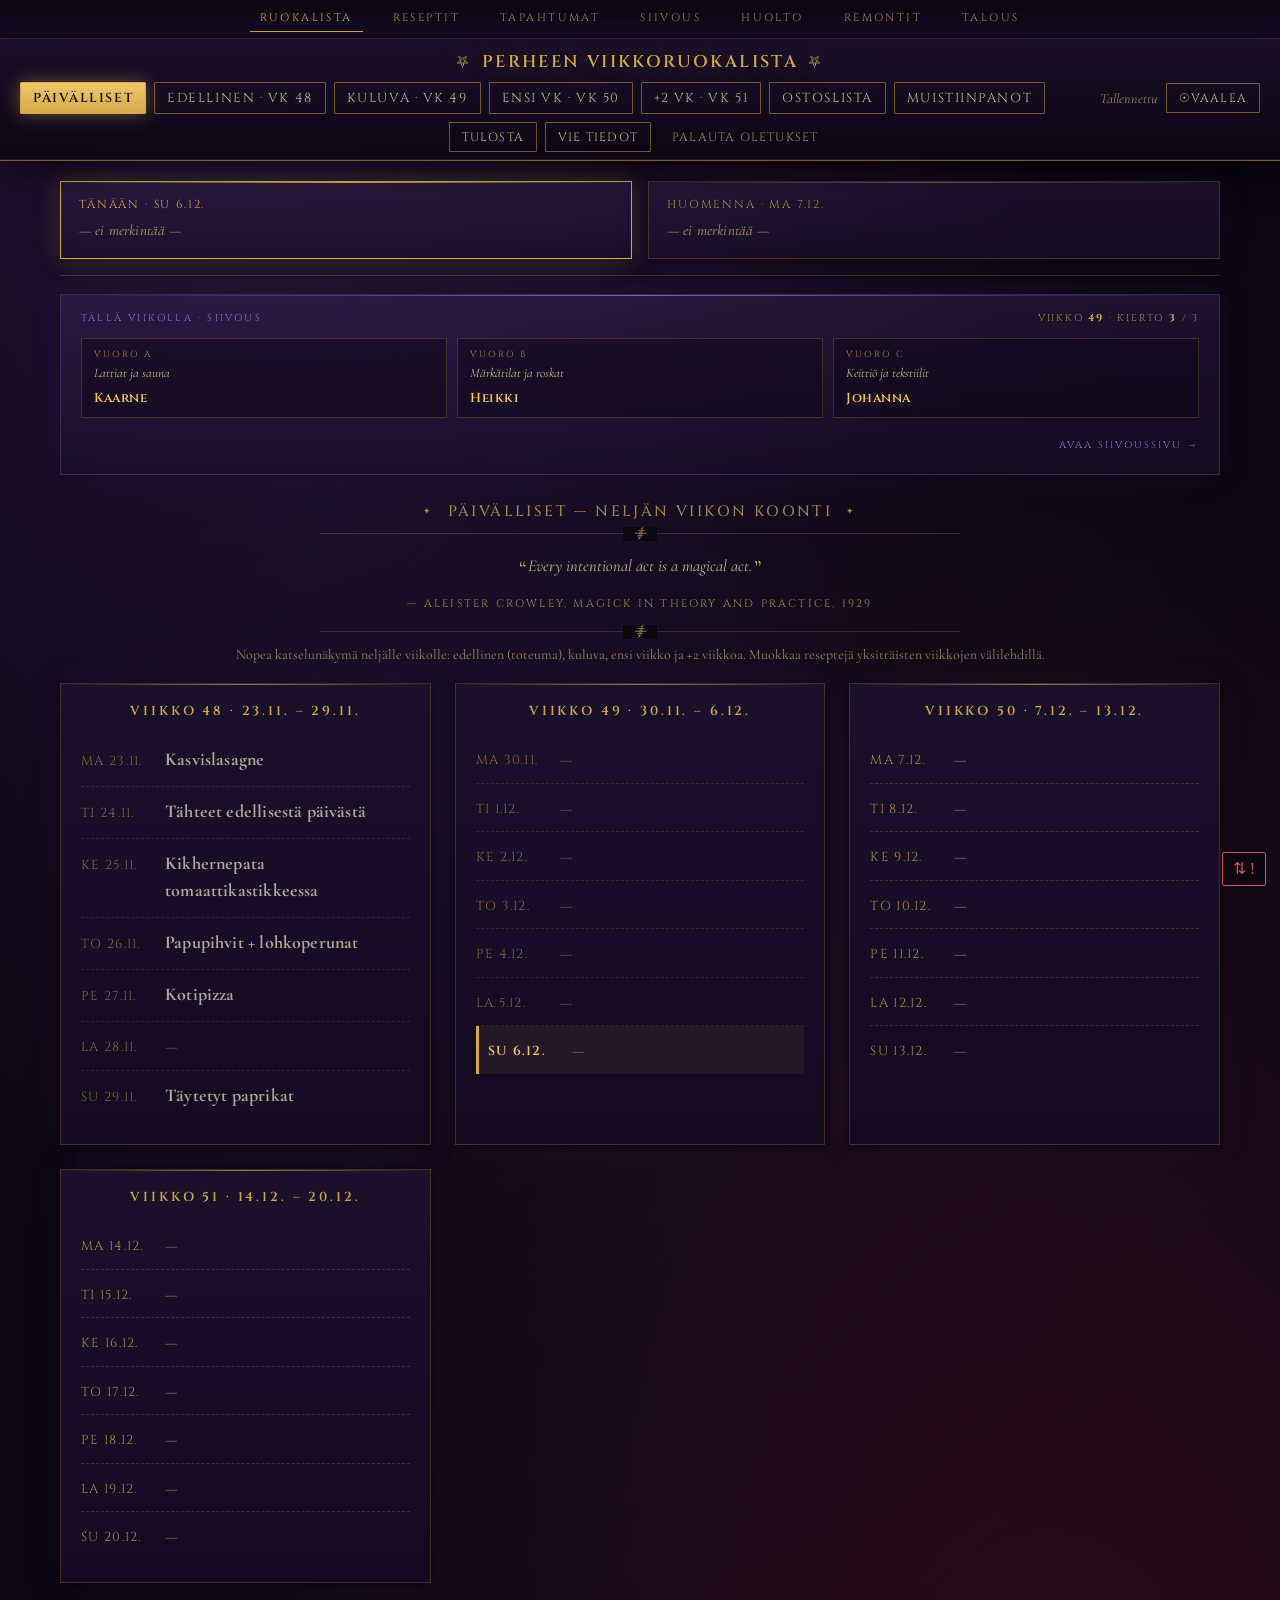
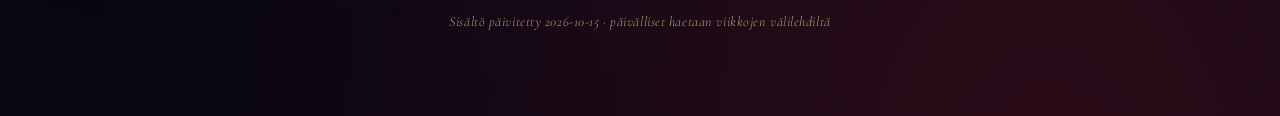
==== commit 8a76e5af: "Auto-update: 2026-10-15 (tapahtumat, päiväkoti, vk3-ehdotukset)" ====
--- a/index.html
+++ b/index.html
@@ -3,7 +3,7 @@
 <head>
 <meta charset="UTF-8">
 <meta name="viewport" content="width=device-width, initial-scale=1.0">
-<meta name="julkaistu" content="2026-10-14">
+<meta name="julkaistu" content="2026-10-15">
 <meta name="robots" content="noindex, nofollow">
 <meta http-equiv="Cache-Control" content="no-cache, no-store, must-revalidate">
 <meta http-equiv="Pragma" content="no-cache">
@@ -2446,8 +2446,8 @@
 
 <!-- ========== Päiväkodin valikko (julkaise.py hakee Aromi-API:sta) ========== -->
 <script type="application/json" id="tilaushistoria">{"paivitetty":"2026-05-10T14:46:22","hinnat":{"Paprika keltainen":{"ostokerrat":2,"yht_kpl":2,"yht_eur":2.25,"viimeisin_kpl":1.12,"viimeisin_pvm":"2026-04-27","tilausIdt":["1233714256","1227571612"],"keski_kpl":1.12},"Kotimaista yleisperuna 2 kg":{"ostokerrat":1,"yht_kpl":1,"yht_eur":1.68,"viimeisin_kpl":1.68,"viimeisin_pvm":"2026-04-27","tilausIdt":["1233714256"],"keski_kpl":1.68},"Kotimaista kurkku":{"ostokerrat":3,"yht_kpl":6,"yht_eur":12.399999999999999,"viimeisin_kpl":2.42,"viimeisin_pvm":"2026-04-27","tilausIdt":["1233714256","1227571612","1250455844"],"keski_kpl":2.07},"Sana-sol Vitanallet monivitamiini Cola 120kpl/240g":{"ostokerrat":1,"yht_kpl":1,"yht_eur":17.87,"viimeisin_kpl":17.87,"viimeisin_pvm":"2026-04-27","tilausIdt":["1233714256"],"keski_kpl":17.87},"Kotimaista 200g mustikka pakaste":{"ostokerrat":1,"yht_kpl":1,"yht_eur":2.15,"viimeisin_kpl":2.15,"viimeisin_pvm":"2026-04-27","tilausIdt":["1233714256"],"keski_kpl":2.15},"Xtra lettuhillo 800 g":{"ostokerrat":1,"yht_kpl":1,"yht_eur":1.98,"viimeisin_kpl":1.98,"viimeisin_pvm":"2026-04-27","tilausIdt":["1233714256"],"keski_kpl":1.98},"Xtra hiilihapotettu kivennäisvesi 1,5l":{"ostokerrat":2,"yht_kpl":3,"yht_eur":5.550000000000001,"viimeisin_kpl":1.11,"viimeisin_pvm":"2026-04-27","tilausIdt":["1233714256","1227571612"],"keski_kpl":1.85},"Palmolive Naturals Milk & Honey suihkusaippua 250 ml":{"ostokerrat":1,"yht_kpl":1,"yht_eur":1.95,"viimeisin_kpl":1.95,"viimeisin_pvm":"2026-04-27","tilausIdt":["1233714256"],"keski_kpl":1.95},"Erittäin Hieno Suomalainen Tervashampoo 300ml":{"ostokerrat":1,"yht_kpl":1,"yht_eur":2.3,"viimeisin_kpl":2.3,"viimeisin_pvm":"2026-04-27","tilausIdt":["1233714256"],"keski_kpl":2.3},"Xtra wc-paperi 8 rll":{"ostokerrat":2,"yht_kpl":2,"yht_eur":3.78,"viimeisin_kpl":1.89,"viimeisin_pvm":"2026-04-27","tilausIdt":["1233714256","1227571612"],"keski_kpl":1.89},"Bioska 10L biojätepussi":{"ostokerrat":1,"yht_kpl":1,"yht_eur":1.99,"viimeisin_kpl":1.99,"viimeisin_pvm":"2026-04-27","tilausIdt":["1233714256"],"keski_kpl":1.99},"Xtra vadelma 400 g pakaste":{"ostokerrat":2,"yht_kpl":2,"yht_eur":7.18,"viimeisin_kpl":3.59,"viimeisin_pvm":"2026-04-27","tilausIdt":["1233714256","1227571612"],"keski_kpl":3.59},"Pågen JättiPaahto 1100g vehnäpaahtoleipä":{"ostokerrat":1,"yht_kpl":1,"yht_eur":3.35,"viimeisin_kpl":3.35,"viimeisin_pvm":"2026-04-27","tilausIdt":["1233714256"],"keski_kpl":3.35},"Kotimaista 4 Viljan hiutale 750 g":{"ostokerrat":1,"yht_kpl":1,"yht_eur":0.93,"viimeisin_kpl":0.93,"viimeisin_pvm":"2026-04-27","tilausIdt":["1233714256"],"keski_kpl":0.93},"Vaasan Ruispalat 330 g 6 kpl revitty täysjyväruisleipä":{"ostokerrat":2,"yht_kpl":2,"yht_eur":2.34,"viimeisin_kpl":1.17,"viimeisin_pvm":"2026-04-27","tilausIdt":["1233714256","1227571612"],"keski_kpl":1.17},"Valio vapaan lehmän täysmaito 1 l":{"ostokerrat":1,"yht_kpl":1,"yht_eur":1.44,"viimeisin_kpl":1.44,"viimeisin_pvm":"2026-04-27","tilausIdt":["1233714256"],"keski_kpl":1.44},"Kotimaista 2dl ESL 35% kuohukerma":{"ostokerrat":1,"yht_kpl":1,"yht_eur":1.19,"viimeisin_kpl":1.19,"viimeisin_pvm":"2026-04-27","tilausIdt":["1233714256"],"keski_kpl":1.19},"Kotimaista isot vapaan kanan munat L15":{"ostokerrat":2,"yht_kpl":2,"yht_eur":7.7,"viimeisin_kpl":3.85,"viimeisin_pvm":"2026-04-27","tilausIdt":["1233714256","1250455844"],"keski_kpl":3.85},"Coop emmental juustoraaste 150 g":{"ostokerrat":2,"yht_kpl":2,"yht_eur":2.68,"viimeisin_kpl":1.34,"viimeisin_pvm":"2026-04-27","tilausIdt":["1233714256","1227571612"],"keski_kpl":1.34},"Coop mozzarella juustoraaste 150 g":{"ostokerrat":3,"yht_kpl":3,"yht_eur":3.81,"viimeisin_kpl":1.28,"viimeisin_pvm":"2026-04-27","tilausIdt":["1233714256","1227571612","1250455844"],"keski_kpl":1.27},"Xtra pehmeät vehnätortillat 8 kpl 280 g":{"ostokerrat":1,"yht_kpl":2,"yht_eur":2.6,"viimeisin_kpl":1.3,"viimeisin_pvm":"2026-04-27","tilausIdt":["1233714256"],"keski_kpl":1.3},"Coop Eko tomaattimurska luomu 390 g":{"ostokerrat":2,"yht_kpl":4,"yht_eur":7.92,"viimeisin_kpl":1.98,"viimeisin_pvm":"2026-04-27","tilausIdt":["1233714256","1227571612"],"keski_kpl":1.98},"Urtekram Luomu Mustapapu suolavedessä 400/240g":{"ostokerrat":1,"yht_kpl":1,"yht_eur":2.24,"viimeisin_kpl":2.24,"viimeisin_pvm":"2026-04-27","tilausIdt":["1233714256"],"keski_kpl":2.24},"Coop Lasagne pasta, sisältää kananmunaa 500 g":{"ostokerrat":1,"yht_kpl":1,"yht_eur":2.24,"viimeisin_kpl":2.24,"viimeisin_pvm":"2026-04-27","tilausIdt":["1233714256"],"keski_kpl":2.24},"Coop couscous 500 g":{"ostokerrat":1,"yht_kpl":1,"yht_eur":1.78,"viimeisin_kpl":1.78,"viimeisin_pvm":"2026-04-27","tilausIdt":["1233714256"],"keski_kpl":1.78},"Coop sitruuna":{"ostokerrat":1,"yht_kpl":1,"yht_eur":0.86,"viimeisin_kpl":0.86,"viimeisin_pvm":"2026-04-27","tilausIdt":["1233714256"],"keski_kpl":0.86},"Xtra Hienonnettu pinaatti 1 kg pakaste":{"ostokerrat":1,"yht_kpl":1,"yht_eur":1.94,"viimeisin_kpl":1.94,"viimeisin_pvm":"2026-04-27","tilausIdt":["1233714256"],"keski_kpl":1.94},"Kasvihuone avomaankurkku":{"ostokerrat":1,"yht_kpl":1,"yht_eur":0.73,"viimeisin_kpl":0.73,"viimeisin_pvm":"2026-04-27","tilausIdt":["1233714256"],"keski_kpl":0.73},"Xtra Classic konetiskitabletti 60 kpl":{"ostokerrat":1,"yht_kpl":1,"yht_eur":3.25,"viimeisin_kpl":3.25,"viimeisin_pvm":"2026-04-22","tilausIdt":["1227571612"],"keski_kpl":3.25},"Ilo Nestesaippua 3 L Omena":{"ostokerrat":1,"yht_kpl":1,"yht_eur":2.79,"viimeisin_kpl":2.79,"viimeisin_pvm":"2026-04-22","tilausIdt":["1227571612"],"keski_kpl":2.79},"Coop paperikäsipyyhe 150 kpl":{"ostokerrat":2,"yht_kpl":3,"yht_eur":6.01,"viimeisin_kpl":1.25,"viimeisin_pvm":"2026-04-22","tilausIdt":["1227571612","1250455844"],"keski_kpl":2.0},"Valio Hyvä suomalainen Arki® juustoviipale e500 g":{"ostokerrat":1,"yht_kpl":1,"yht_eur":4.15,"viimeisin_kpl":4.15,"viimeisin_pvm":"2026-04-22","tilausIdt":["1227571612"],"keski_kpl":4.15},"Rummo Fusilli pasta no 48 500g":{"ostokerrat":1,"yht_kpl":1,"yht_eur":2.49,"viimeisin_kpl":2.49,"viimeisin_pvm":"2026-04-22","tilausIdt":["1227571612"],"keski_kpl":2.49},"Coop makea maissi 450 g pakaste":{"ostokerrat":1,"yht_kpl":1,"yht_eur":0.99,"viimeisin_kpl":0.99,"viimeisin_pvm":"2026-04-22","tilausIdt":["1227571612"],"keski_kpl":0.99},"Xtra salaattijuustopala 20% rasvaa 200 g":{"ostokerrat":1,"yht_kpl":1,"yht_eur":1.11,"viimeisin_kpl":1.11,"viimeisin_pvm":"2026-04-22","tilausIdt":["1227571612"],"keski_kpl":1.11},"Bataatti":{"ostokerrat":1,"yht_kpl":2,"yht_eur":2.32,"viimeisin_kpl":1.16,"viimeisin_pvm":"2026-04-22","tilausIdt":["1227571612"],"keski_kpl":1.16},"Kotimaista vähälaktoosinen AB-piimä 1l":{"ostokerrat":1,"yht_kpl":1,"yht_eur":1.49,"viimeisin_kpl":1.49,"viimeisin_pvm":"2026-04-22","tilausIdt":["1227571612"],"keski_kpl":1.49},"Kotimaista kevytmaito 1 L":{"ostokerrat":1,"yht_kpl":2,"yht_eur":3.76,"viimeisin_kpl":1.88,"viimeisin_pvm":"2026-04-22","tilausIdt":["1227571612"],"keski_kpl":1.88},"Kotimaista täysmaito 1l":{"ostokerrat":2,"yht_kpl":4,"yht_eur":11.12,"viimeisin_kpl":2.78,"viimeisin_pvm":"2026-04-22","tilausIdt":["1227571612","1250455844"],"keski_kpl":2.78},"Coop kaakao 250 g":{"ostokerrat":1,"yht_kpl":1,"yht_eur":3.15,"viimeisin_kpl":3.15,"viimeisin_pvm":"2026-04-22","tilausIdt":["1227571612"],"keski_kpl":3.15},"Kotimaista hedelmämysli 1 kg":{"ostokerrat":1,"yht_kpl":1,"yht_eur":3.9,"viimeisin_kpl":3.9,"viimeisin_pvm":"2026-04-22","tilausIdt":["1227571612"],"keski_kpl":3.9},"Xtra vehnäjauho 2 kg":{"ostokerrat":1,"yht_kpl":1,"yht_eur":0.84,"viimeisin_kpl":0.84,"viimeisin_pvm":"2026-04-22","tilausIdt":["1227571612"],"keski_kpl":0.84},"Wasa 550g Sport näkkileipä":{"ostokerrat":1,"yht_kpl":1,"yht_eur":2.94,"viimeisin_kpl":2.94,"viimeisin_pvm":"2026-04-22","tilausIdt":["1227571612"],"keski_kpl":2.94},"Kotimaista voi normaalisuolainen 500g":{"ostokerrat":1,"yht_kpl":1,"yht_eur":3.69,"viimeisin_kpl":3.69,"viimeisin_pvm":"2026-04-22","tilausIdt":["1227571612"],"keski_kpl":3.69},"Kotimaista maitorahka 250g rasvaton laktoositon":{"ostokerrat":1,"yht_kpl":1,"yht_eur":0.74,"viimeisin_kpl":0.74,"viimeisin_pvm":"2026-04-22","tilausIdt":["1227571612"],"keski_kpl":0.74},"Valio Hyvä suomalainen Arki® jogurtti mansikka-banaani 1 kg":{"ostokerrat":1,"yht_kpl":1,"yht_eur":1.49,"viimeisin_kpl":1.49,"viimeisin_pvm":"2026-04-22","tilausIdt":["1227571612"],"keski_kpl":1.49},"Kotimaista kermaviili 6 % laktoositon 200 g":{"ostokerrat":1,"yht_kpl":1,"yht_eur":0.45,"viimeisin_kpl":0.45,"viimeisin_pvm":"2026-04-22","tilausIdt":["1227571612"],"keski_kpl":0.45},"Kotimaista Ruokakerma 15% UHT laktoositon 2 dl":{"ostokerrat":1,"yht_kpl":1,"yht_eur":0.48,"viimeisin_kpl":0.48,"viimeisin_pvm":"2026-04-22","tilausIdt":["1227571612"],"keski_kpl":0.48},"Xtra 210/125g Mozzarellajuusto 17% rasvaa":{"ostokerrat":1,"yht_kpl":1,"yht_eur":1.15,"viimeisin_kpl":1.15,"viimeisin_pvm":"2026-04-22","tilausIdt":["1227571612"],"keski_kpl":1.15},"Kotimaista vapaan kanan munat M10":{"ostokerrat":1,"yht_kpl":1,"yht_eur":2.19,"viimeisin_kpl":2.19,"viimeisin_pvm":"2026-04-22","tilausIdt":["1227571612"],"keski_kpl":2.19},"Xtra granola natural 750 g":{"ostokerrat":1,"yht_kpl":1,"yht_eur":2.89,"viimeisin_kpl":2.89,"viimeisin_pvm":"2026-04-22","tilausIdt":["1227571612"],"keski_kpl":2.89},"Baba Original Hummus kikhernelevite 225g":{"ostokerrat":1,"yht_kpl":1,"yht_eur":2.98,"viimeisin_kpl":2.98,"viimeisin_pvm":"2026-04-22","tilausIdt":["1227571612"],"keski_kpl":2.98},"Änglamark maapähkinävoi smooth luomu 350 g":{"ostokerrat":1,"yht_kpl":1,"yht_eur":2.76,"viimeisin_kpl":2.76,"viimeisin_pvm":"2026-04-22","tilausIdt":["1227571612"],"keski_kpl":2.76},"Coop maissinjyvät 500 g":{"ostokerrat":1,"yht_kpl":1,"yht_eur":1.39,"viimeisin_kpl":1.39,"viimeisin_pvm":"2026-04-22","tilausIdt":["1227571612"],"keski_kpl":1.39},"Coop Manzanilla vihreät oliivit paprikatahnatäytteellä 235/142 g":{"ostokerrat":1,"yht_kpl":1,"yht_eur":0.79,"viimeisin_kpl":0.79,"viimeisin_pvm":"2026-04-22","tilausIdt":["1227571612"],"keski_kpl":0.79},"Kotimaista Pizzapohja 4kpl/360g":{"ostokerrat":1,"yht_kpl":2,"yht_eur":5.56,"viimeisin_kpl":2.78,"viimeisin_pvm":"2026-04-22","tilausIdt":["1227571612"],"keski_kpl":2.78},"Coop punaiset linssit 400 g":{"ostokerrat":1,"yht_kpl":1,"yht_eur":1.58,"viimeisin_kpl":1.58,"viimeisin_pvm":"2026-04-22","tilausIdt":["1227571612"],"keski_kpl":1.58},"Coop hienonnettu pinaatti 150 g pakaste":{"ostokerrat":1,"yht_kpl":3,"yht_eur":3.6,"viimeisin_kpl":1.2,"viimeisin_pvm":"2026-04-22","tilausIdt":["1227571612"],"keski_kpl":1.2},"Kotimaista arkiperuna 1 kg":{"ostokerrat":2,"yht_kpl":2,"yht_eur":1.98,"viimeisin_kpl":0.99,"viimeisin_pvm":"2026-04-22","tilausIdt":["1227571612","1250455844"],"keski_kpl":0.99},"Xtra tomaatti Suomi":{"ostokerrat":1,"yht_kpl":3,"yht_eur":1.53,"viimeisin_kpl":0.51,"viimeisin_pvm":"2026-04-22","tilausIdt":["1227571612"],"keski_kpl":0.51},"Porkkanapussi 1 kg Karotia":{"ostokerrat":1,"yht_kpl":1,"yht_eur":1.29,"viimeisin_kpl":1.29,"viimeisin_pvm":"2026-04-22","tilausIdt":["1227571612"],"keski_kpl":1.29},"Valkosipuli":{"ostokerrat":1,"yht_kpl":1,"yht_eur":0.35,"viimeisin_kpl":0.35,"viimeisin_pvm":"2026-04-22","tilausIdt":["1227571612"],"keski_kpl":0.35},"Coop banaani":{"ostokerrat":1,"yht_kpl":7,"yht_eur":12.74,"viimeisin_kpl":1.82,"viimeisin_pvm":"2026-04-22","tilausIdt":["1227571612"],"keski_kpl":1.82},"Valio Hedelmätarha® appelsiinimehu 1 l hedelmälihaa":{"ostokerrat":1,"yht_kpl":1,"yht_eur":2.85,"viimeisin_kpl":2.85,"viimeisin_pvm":"2026-05-11","tilausIdt":["1250455844"],"keski_kpl":2.85},"Kotimaista wc-paperi 8rl valkoinen":{"ostokerrat":1,"yht_kpl":1,"yht_eur":3.89,"viimeisin_kpl":3.89,"viimeisin_pvm":"2026-05-11","tilausIdt":["1250455844"],"keski_kpl":3.89},"Coop Ohut Kalkkunaleikkele 200g":{"ostokerrat":1,"yht_kpl":1,"yht_eur":1.59,"viimeisin_kpl":1.59,"viimeisin_pvm":"2026-05-11","tilausIdt":["1250455844"],"keski_kpl":1.59},"Kotimaista lettuhillo 410 g":{"ostokerrat":1,"yht_kpl":1,"yht_eur":3.29,"viimeisin_kpl":3.29,"viimeisin_pvm":"2026-05-11","tilausIdt":["1250455844"],"keski_kpl":3.29},"Järvikylä min50g Persilja":{"ostokerrat":1,"yht_kpl":1,"yht_eur":1.65,"viimeisin_kpl":1.65,"viimeisin_pvm":"2026-05-11","tilausIdt":["1250455844"],"keski_kpl":1.65},"SoFine tofu maustamaton luomu 400g":{"ostokerrat":1,"yht_kpl":1,"yht_eur":2.68,"viimeisin_kpl":2.68,"viimeisin_pvm":"2026-05-11","tilausIdt":["1250455844"],"keski_kpl":2.68},"Järvikylä min50g Tilli":{"ostokerrat":1,"yht_kpl":1,"yht_eur":1.65,"viimeisin_kpl":1.65,"viimeisin_pvm":"2026-05-11","tilausIdt":["1250455844"],"keski_kpl":1.65},"Kotimaista 2dl laktoositon ESL 35% kuohukerma":{"ostokerrat":1,"yht_kpl":1,"yht_eur":1.19,"viimeisin_kpl":1.19,"viimeisin_pvm":"2026-05-11","tilausIdt":["1250455844"],"keski_kpl":1.19},"Yeo's 400g nuudeli Ezy-Cook":{"ostokerrat":1,"yht_kpl":1,"yht_eur":2.45,"viimeisin_kpl":2.45,"viimeisin_pvm":"2026-05-11","tilausIdt":["1250455844"],"keski_kpl":2.45},"Kotimaista leipäjuusto laktoositon 200g":{"ostokerrat":1,"yht_kpl":1,"yht_eur":2.95,"viimeisin_kpl":2.95,"viimeisin_pvm":"2026-05-11","tilausIdt":["1250455844"],"keski_kpl":2.95},"Fazer Puikula Täysjyväruis 9kpl 500g, täysjyväruisleipä":{"ostokerrat":1,"yht_kpl":1,"yht_eur":1.95,"viimeisin_kpl":1.95,"viimeisin_pvm":"2026-05-11","tilausIdt":["1250455844"],"keski_kpl":1.95},"Pingviini Suklaa Laktoositon kermajäätelö kotipakkaus 1L/500g":{"ostokerrat":1,"yht_kpl":1,"yht_eur":2.75,"viimeisin_kpl":2.75,"viimeisin_pvm":"2026-05-11","tilausIdt":["1250455844"],"keski_kpl":2.75},"Pingviini Vanilja kermajäätelö kotipakkaus 1L/495g":{"ostokerrat":1,"yht_kpl":1,"yht_eur":1.75,"viimeisin_kpl":1.75,"viimeisin_pvm":"2026-05-11","tilausIdt":["1250455844"],"keski_kpl":1.75},"Valio Hyvä suomalainen Arki® juustoviipale e140 g":{"ostokerrat":1,"yht_kpl":1,"yht_eur":2.14,"viimeisin_kpl":2.14,"viimeisin_pvm":"2026-05-11","tilausIdt":["1250455844"],"keski_kpl":2.14},"Valio Hyvä suomalainen Arki® jogurtti vanilja 1 kg":{"ostokerrat":1,"yht_kpl":2,"yht_eur":5.96,"viimeisin_kpl":2.98,"viimeisin_pvm":"2026-05-11","tilausIdt":["1250455844"],"keski_kpl":2.98},"Valio voi normaalisuolainen 200 g":{"ostokerrat":1,"yht_kpl":1,"yht_eur":2.49,"viimeisin_kpl":2.49,"viimeisin_pvm":"2026-05-11","tilausIdt":["1250455844"],"keski_kpl":2.49},"Kotimaista laktoositon kevytmaitojuoma 1 L":{"ostokerrat":1,"yht_kpl":3,"yht_eur":12.15,"viimeisin_kpl":4.05,"viimeisin_pvm":"2026-05-11","tilausIdt":["1250455844"],"keski_kpl":4.05},"Kotimaista 1 kg Maustamaton jogurtti laktoositon":{"ostokerrat":1,"yht_kpl":2,"yht_eur":6.2,"viimeisin_kpl":3.1,"viimeisin_pvm":"2026-05-11","tilausIdt":["1250455844"],"keski_kpl":3.1},"Preah Vihear Jasmiini riisi 10kg":{"ostokerrat":1,"yht_kpl":1,"yht_eur":17.95,"viimeisin_kpl":17.95,"viimeisin_pvm":"2026-05-11","tilausIdt":["1250455844"],"keski_kpl":17.95},"Coop tomaattimurska 390 g":{"ostokerrat":1,"yht_kpl":2,"yht_eur":3.04,"viimeisin_kpl":1.52,"viimeisin_pvm":"2026-05-11","tilausIdt":["1250455844"],"keski_kpl":1.52},"Coop Taste of Asia kookosmaito 400 ml":{"ostokerrat":1,"yht_kpl":1,"yht_eur":1.24,"viimeisin_kpl":1.24,"viimeisin_pvm":"2026-05-11","tilausIdt":["1250455844"],"keski_kpl":1.24},"Päärynä I Conference":{"ostokerrat":1,"yht_kpl":4,"yht_eur":10.4,"viimeisin_kpl":2.6,"viimeisin_pvm":"2026-05-11","tilausIdt":["1250455844"],"keski_kpl":2.6},"Pakkasmarja 250g Suomalainen Kuningas Marjasekoitus":{"ostokerrat":1,"yht_kpl":1,"yht_eur":4.49,"viimeisin_kpl":4.49,"viimeisin_pvm":"2026-05-11","tilausIdt":["1250455844"],"keski_kpl":4.49},"Chiquita banaani":{"ostokerrat":1,"yht_kpl":7,"yht_eur":18.62,"viimeisin_kpl":2.66,"viimeisin_pvm":"2026-05-11","tilausIdt":["1250455844"],"keski_kpl":2.66},"Paprika punainen":{"ostokerrat":1,"yht_kpl":3,"yht_eur":8.19,"viimeisin_kpl":2.73,"viimeisin_pvm":"2026-05-11","tilausIdt":["1250455844"],"keski_kpl":2.73}},"tilaukset_yhteenveto":[{"id":"1250455844","pvm":"2026-05-11","summa":112.52,"kauppa":"Prisma Kaleva","tuotteita":31},{"id":"1233714256","pvm":"2026-04-27","summa":73.02,"kauppa":"Prisma Kaleva","tuotteita":28},{"id":"1227571612","pvm":"2026-04-22","summa":88.21,"kauppa":"Prisma Linnainmaa","tuotteita":44},{"id":"800083120","pvm":"2026-04-01","summa":48.85,"kauppa":"Sale Janka","tuotteita":0},{"id":"1147389489","pvm":"2026-02-17","summa":41.65,"kauppa":"Sale Janka","tuotteita":0},{"id":"1143819018","pvm":"2026-02-14","summa":39.34,"kauppa":"Sale Janka","tuotteita":0},{"id":"1142991827","pvm":"2026-02-13","summa":45.1,"kauppa":"Sale Janka","tuotteita":0},{"id":"708138669","pvm":"2025-12-20","summa":39.67,"kauppa":"Sale Osmonmäki","tuotteita":0},{"id":"1077122402","pvm":"2025-12-19","summa":267.38,"kauppa":"Prisma Kaleva","tuotteita":0},{"id":"1061104407","pvm":"2025-12-06","summa":59.91,"kauppa":"Sale Janka","tuotteita":0},{"id":"1042355482","pvm":"2025-11-22","summa":33.68,"kauppa":"Sale Janka","tuotteita":0},{"id":"605280908","pvm":"2025-08-23","summa":13.26,"kauppa":"Sale Janka","tuotteita":0},{"id":"561644002","pvm":"2025-06-17","summa":32.88,"kauppa":"Sale Janka","tuotteita":0}]}</script>
-<script type="application/json" id="inventaario">{"paivitetty":"2026-10-14","lahde":"kuiva-aineiden_ja_pakasteiden_inventaario.xlsx","tuotteet":[{"varasto":"kuiva","kategoria":"Pastat ja nuudelit","tuote":"Lasagnelevyt","merkki":"Coop","jaljella_g":500,"huom":"Durumvehnä + kananmuna"},{"varasto":"kuiva","kategoria":"Pastat ja nuudelit","tuote":"Pikamakaroni","merkki":"Coop Xtra","jaljella_g":600,"huom":null},{"varasto":"kuiva","kategoria":"Pastat ja nuudelit","tuote":"Fusilli No. 48","merkki":"Rummo","jaljella_g":200,"huom":null},{"varasto":"kuiva","kategoria":"Pastat ja nuudelit","tuote":"Täysjyvä rakettispagetti","merkki":"Myllyn Paras","jaljella_g":115,"huom":null},{"varasto":"kuiva","kategoria":"Pastat ja nuudelit","tuote":"Tumma makaroni","merkki":"Myllyn Paras","jaljella_g":130,"huom":null},{"varasto":"kuiva","kategoria":"Pastat ja nuudelit","tuote":"Eggnoodles","merkki":"Coop Taste of Asia","jaljella_g":140,"huom":null},{"varasto":"kuiva","kategoria":"Pastat ja nuudelit","tuote":"Riisinuudelit","merkki":null,"jaljella_g":110,"huom":null},{"varasto":"kuiva","kategoria":"Pastat ja nuudelit","tuote":"Bánh Phở -riisinuudeli","merkki":"Chantaboon","jaljella_g":220,"huom":"Tuotettu Thaimaassa"},{"varasto":"kuiva","kategoria":"Pastat ja nuudelit","tuote":"Vehnä-instantnuudelipalat","merkki":null,"jaljella_g":255,"huom":"3 palaa jäljellä, alkuperäinen pakkaus ei tallessa, paino arvio (~85 g/pala)"},{"varasto":"kuiva","kategoria":"Pastat ja nuudelit","tuote":"Yakisoba Veggie -instantnuudeli","merkki":null,"jaljella_g":85,"huom":"1 annospakkaus, paino arvio"},{"varasto":"kuiva","kategoria":"Riisit","tuote":"Sushiriisi","merkki":"Fukishi","jaljella_g":500,"huom":null},{"varasto":"kuiva","kategoria":"Riisit","tuote":"Pitkäjyväinen riisi (Parboiled)","merkki":null,"jaljella_g":750,"huom":null},{"varasto":"kuiva","kategoria":"Riisit","tuote":"Puuroriisi (Grötris)","merkki":"Coop","jaljella_g":330,"huom":null},{"varasto":"kuiva","kategoria":"Riisit","tuote":"Puuroriisi","merkki":"Risella","jaljella_g":330,"huom":null},{"varasto":"kuiva","kategoria":"Riisit","tuote":"Jasmiiniriisi","merkki":"Preah Vihear","jaljella_g":10000,"huom":"Cambodia, SRP-sertifioitu"},{"varasto":"kuiva","kategoria":"Jyvät ja muut viljat","tuote":"Ohrasuurimo, kokonainen","merkki":"Korpelan Mylly","jaljella_g":600,"huom":null},{"varasto":"kuiva","kategoria":"Jyvät ja muut viljat","tuote":"Ohrasuurimo, kokonainen","merkki":"Korpelan Mylly","jaljella_g":300,"huom":null},{"varasto":"kuiva","kategoria":"Jyvät ja muut viljat","tuote":"Kvinoa","merkki":"Risella","jaljella_g":250,"huom":null},{"varasto":"kuiva","kategoria":"Jyvät ja muut viljat","tuote":"Villikaura (gluteeniton)","merkki":"Myllärin","jaljella_g":240,"huom":null},{"varasto":"kuiva","kategoria":"Jyvät ja muut viljat","tuote":"Couscous","merkki":"Coop","jaljella_g":250,"huom":null},{"varasto":"kuiva","kategoria":"Jyvät ja muut viljat","tuote":"Hedelmämysli","merkki":"Kotimaista","jaljella_g":900,"huom":null},{"varasto":"kuiva","kategoria":"Jyvät ja muut viljat","tuote":"Mannasuurimo","merkki":"Kotimaista","jaljella_g":900,"huom":null},{"varasto":"kuiva","kategoria":"Jyvät ja muut viljat","tuote":"Kaurahiutale","merkki":"Kotimaista","jaljella_g":200,"huom":null},{"varasto":"kuiva","kategoria":"Jyvät ja muut viljat","tuote":"4 viljan hiutale","merkki":"Kotimaista","jaljella_g":900,"huom":null},{"varasto":"kuiva","kategoria":"Palkokasvit","tuote":"Punaiset linssit (säilyke)","merkki":"Coop","jaljella_g":380,"huom":"Tölkki; valutettu paino 230 g"},{"varasto":"kuiva","kategoria":"Palkokasvit","tuote":"Vihreät linssit (kuivat)","merkki":null,"jaljella_g":400,"huom":null},{"varasto":"kuiva","kategoria":"Palkokasvit","tuote":"Vihreä linssi, luomu (kuivat)","merkki":"Foodin","jaljella_g":165,"huom":null},{"varasto":"kuiva","kategoria":"Palkokasvit","tuote":"Borlottipavut (säilyke, luomu)","merkki":"Coop EKO","jaljella_g":380,"huom":"Tölkki; valutettu paino 230 g"},{"varasto":"kuiva","kategoria":"Palkokasvit","tuote":"Kikherneet (säilyke)","merkki":"Coop Xtra","jaljella_g":380,"huom":"Tölkki; valutettu paino 230 g"},{"varasto":"kuiva","kategoria":"Palkokasvit","tuote":"Mungpavut (kuivat)","merkki":"Go Green","jaljella_g":250,"huom":"Päiväys ohi yli vuoden; tarkista haju/hyönteiset"},{"varasto":"kuiva","kategoria":"Palkokasvit","tuote":"Keltaiset linssit","merkki":"Go Green Svenska","jaljella_g":80,"huom":"Päiväys ohi n. 1,5 v; tarkista haju/hyönteiset"},{"varasto":"kuiva","kategoria":"Jauhot","tuote":"Vehnäjauho","merkki":"Coop Xtra","jaljella_g":2000,"huom":null},{"varasto":"kuiva","kategoria":"Jauhot","tuote":"Kikhernejauho, luomu","merkki":"Foodin","jaljella_g":175,"huom":null},{"varasto":"kuiva","kategoria":"Säilyketomaatit","tuote":"Tomaattimurska, maustamaton","merkki":"Coop","jaljella_g":780,"huom":"2 pakkausta"},{"varasto":"kuiva","kategoria":"Säilyketomaatit","tuote":"Tomaattimurska, maustamaton (luomu)","merkki":"Coop EKO","jaljella_g":390,"huom":null},{"varasto":"kuiva","kategoria":"Aasialaiset / umami","tuote":"Sushi nori, paahdettu","merkki":"Asian Food Service","jaljella_g":70,"huom":"50 levyä alkuperäisessä"},{"varasto":"kuiva","kategoria":"Aasialaiset / umami","tuote":"Shiitake-sienet, kuivatut","merkki":null,"jaljella_g":55,"huom":null},{"varasto":"kuiva","kategoria":"Aasialaiset / umami","tuote":"Katsuobushi (bonitohiutaleet)","merkki":"Daewang","jaljella_g":25,"huom":"Dashi-liemen ainekset"},{"varasto":"kuiva","kategoria":"Aasialaiset / umami","tuote":"Kombu (merilevätikku)","merkki":null,"jaljella_g":null,"huom":"6 tikkua jäljellä; pakkauskoko ei tiedossa; dashi-liemen ainekset"},{"varasto":"kuiva","kategoria":"Siemenet","tuote":"Seesaminsiemenet, luomu","merkki":"Sesamfrö","jaljella_g":300,"huom":null},{"varasto":"kuiva","kategoria":"Siemenet","tuote":"Auringonkukansiemenet","merkki":null,"jaljella_g":900,"huom":"Useita avattuja pusseja yhteensä: Solsikkekerner 375 g, Solros 400 g + irtopussi"},{"varasto":"kuiva","kategoria":"Muut","tuote":"Tortillat (vehnä)","merkki":"Coop Xtra","jaljella_g":560,"huom":"8 kpl per pussi; 2 pussia"},{"varasto":"kuiva","kategoria":"Muut","tuote":"Soijasuikaleet","merkki":"Soyappétit","jaljella_g":625,"huom":"Päiväys ohi n. 6 vk; runsasproteiininen, Serbia"},{"varasto":"kuiva","kategoria":"Muut","tuote":"Tumma soijarouhe (gluteeniton)","merkki":"VegeSun","jaljella_g":250,"huom":"Runsasproteiininen, runsaskuitunen"},{"varasto":"kuiva","kategoria":"Muut","tuote":"Tiivistetty maito, makeutettu","merkki":"Toesleffs","jaljella_g":397,"huom":"Säilyketölkki; 45 % sokeria"},{"varasto":"kuiva","kategoria":"Muut","tuote":"Paahdettu sipulirouhe","merkki":"Klassinen","jaljella_g":95,"huom":"Rostad lök; lähes täysi"},{"varasto":"kuiva","kategoria":"Muut","tuote":"Ravintohiivahiutaleet","merkki":"Marigold Engevita","jaljella_g":25,"huom":"Savoury Yeast Flakes"},{"varasto":"kuiva","kategoria":"Muut","tuote":"Mantelivoi","merkki":"Amona Almond Butter","jaljella_g":70,"huom":"Vegaani; ei lisättyä sokeria/suolaa/palmuöljyä"},{"varasto":"pakastin","kategoria":"Sienet","tuote":"Kantarelli","merkki":null,"jaljella_g":1200,"huom":"Useita pakastepusseja"},{"varasto":"pakastin","kategoria":"Sienet","tuote":"Korvasieni","merkki":null,"jaljella_g":840,"huom":"Esikäsittele huolellisesti ennen käyttöä (kaksi keittoa, vesi pois)"},{"varasto":"pakastin","kategoria":"Marjat ja hedelmät","tuote":"Punaherukka","merkki":null,"jaljella_g":3000,"huom":null},{"varasto":"pakastin","kategoria":"Marjat ja hedelmät","tuote":"Omenasiivut","merkki":null,"jaljella_g":320,"huom":null},{"varasto":"pakastin","kategoria":"Pakastevihannekset","tuote":"Ohuet vihreät pavut (haricots verts)","merkki":null,"jaljella_g":311,"huom":"Alkuperäinen pakkaus 500 g"},{"varasto":"pakastin","kategoria":"Pakastevihannekset","tuote":"Makea maissi","merkki":null,"jaljella_g":450,"huom":"Avaamaton"},{"varasto":"pakastin","kategoria":"Pakastevihannekset","tuote":"Peruna-sipuli sekoitus","merkki":"Kotimaista","jaljella_g":200,"huom":"Alkuperäinen pakkaus 1 kg"},{"varasto":"pakastin","kategoria":"Pakastevihannekset","tuote":"Hakattu pinaatti","merkki":null,"jaljella_g":850,"huom":"Alkuperäinen pakkaus 1 kg"},{"varasto":"pakastin","kategoria":"Pakastevihannekset","tuote":"Vihannessekoitus","merkki":"Kotimaista","jaljella_g":135,"huom":"Alkuperäinen pakkaus 250 g"},{"varasto":"pakastin","kategoria":"Pakastevihannekset","tuote":"Bataattikuutiot","merkki":null,"jaljella_g":1154,"huom":null},{"varasto":"pakastin","kategoria":"Pakastevihannekset","tuote":"Keittojuurekset (peruna, lanttu, porkkana, palsternakka, purjo)","merkki":"Coop","jaljella_g":750,"huom":"Avaamaton"},{"varasto":"pakastin","kategoria":"Pakastevihannekset","tuote":"Parsakaali","merkki":null,"jaljella_g":500,"huom":"Avaamaton"},{"varasto":"pakastin","kategoria":"Pakastevihannekset","tuote":"Kesäkurpitsa, raastettu","merkki":null,"jaljella_g":1900,"huom":null},{"varasto":"pakastin","kategoria":"Pakastevihannekset","tuote":"Kesäkurpitsa, kuutioitu","merkki":null,"jaljella_g":1600,"huom":null},{"varasto":"pakastin","kategoria":"Leivonta","tuote":"Piirakkataikina, pyöreä","merkki":"Myllyn Paras","jaljella_g":380,"huom":"Avaamaton; laktoositon"},{"varasto":"pakastin","kategoria":"Leivonta","tuote":"Pizzapohjat (4 kpl)","merkki":"Kotimaista","jaljella_g":360,"huom":"Avaamaton"},{"varasto":"pakastin","kategoria":"Liha","tuote":"Poron kuivaliha","merkki":null,"jaljella_g":679,"huom":"2 erää"},{"varasto":"pakastin","kategoria":"Kala","tuote":"Lohifilee","merkki":null,"jaljella_g":1030,"huom":null}]}</script>
-<script type="application/json" id="daycare-menu">{"haettu":"2026-10-14T09:49:16","lahde":"Takahuhdin päiväkoti (Aromi)","paivat":{"2026-10-14":{"aamiainen":"Ruishiutalepuuro, Perunalimppu, Paprika","lounas":"Pinaattiohukainen, Vaaleakastike, Perunat kuorittu, Puolukkavalmiste","kasvislounas":"Pinaattiohukainen, Vaaleakastike, Perunat kuorittu, Puolukkavalmiste","valipala":"Mannapuuro, Mansikkavalmiste, Kaura-vehnäpuikula, Kurkku"},"2026-10-15":{"aamiainen":"Vehnähiutalepuuro, Täysjyväviipaleet, Kalkkunaleikkele, Omena","lounas":"Jauhelihaperunasoselaatikko","kasvislounas":"Soijaperunasoselaatikko","valipala":"Appelsiinikiisseli, Ruisruutu, Päärynä"},"2026-10-16":{"aamiainen":"Ohrahiutalepuuro, Mangosose, Aitta sekaleipä, Tomaatti","lounas":"Nakkikeitto, Moniviljaruutu, Omena","kasvislounas":"Kasvisnakkikeitto, Moniviljaruutu, Omena, vegaanivuusto","valipala":"Mangosmoothie, Kaura-vehnärieska, Paprika"},"2026-10-19":{"aamiainen":"Kaurahiutalepuuro, Täysjyväviipaleet, Banaani","lounas":"Uunimakkara, Perunasose","kasvislounas":"Kasvismakkara, Perunasose","valipala":"Kuningatarkiisseli, Ruisruutu, Kurkku"},"2026-10-20":{"aamiainen":"Neljänviljan hiutalepuuro, Ruispuikula, Kurkku","lounas":"Palermon kasvispastavuoka","kasvislounas":"Palermon kasvispastavuoka","valipala":"Puolukkamannapuuro, Kaura-vehnärieska, Mandariini/klementiini"},"2026-10-21":{"aamiainen":"Ohrahiutalepuuro, Aitta sekaleipä, Mandariini/klementiini","lounas":"Broilericurrykastike, Riisi, tumma","kasvislounas":"Keltainen kasviskastike, Riisi, tumma","valipala":"Ohukainen, Mansikkavalmiste, Täysjyväviipaleet, Tomaatti"},"2026-10-22":{"aamiainen":"Vehnähiutalepuuro, Kaura-vehnäpuikula, Edamjuusto, Paprika","lounas":"Kahden kalan keitto, Ruisnassikka, Mandariini/klementiini","kasvislounas":"Lempeä kasviskeitto, Ruisnassikka, Mandariini/klementiini, vegaanivuusto","valipala":"Neljänviljan maitopuuro, Marjasose vadelma, Ruispuikula, Omena"},"2026-10-23":{"aamiainen":"Kaurahiutalepuuro, Marjasose kuningatar, Perunalimppu, Tomaatti","lounas":"Jauhelihamurukastike, Spagetti","kasvislounas":"Seitanmurukastike, Spagetti","valipala":"Riisimuro, Aitta sekaleipä, Edamjuusto, Paprika"},"2026-10-26":{"aamiainen":"Kaurahiutalepuuro, Ruispuikula, Omena","lounas":"Possu-rakuunakastike, Perunat kuorittu","kasvislounas":"Indonesialainen pata, Perunat kuorittu","valipala":"Riisipiirakka, Perunalimppu, Edamjuusto, Kurkku"},"2026-10-27":{"aamiainen":"Neljänviljan hiutalepuuro, Täysjyväviipaleet, Paprika","lounas":"Broilerilasagnette","kasvislounas":"Kasvispastavuoka","valipala":"Mango-porkkanakiisseli, Kaura-vehnärieska, Omena"},"2026-10-28":{"aamiainen":"Ohrahiutalepuuro, Aitta sekaleipä, Kurkku","lounas":"Kirjolohipyörykkä, Perunasose","kasvislounas":"Porkkananapit, Perunasose","valipala":"Jogurtti, Päärynäsose, Täysjyväviipaleet, Mandariini/klementiini"},"2026-10-29":{"aamiainen":"Vehnähiutalepuuro, Kaura-vehnäpuikula, Kalkkunaleikkele, Banaani","lounas":"Soijarouhekastike, Spagetti","kasvislounas":"Soijarouhekastike, Spagetti","valipala":"Omenariisipuuro, Grahamsämpylä, Tomaatti"}}}</script>
+<script type="application/json" id="inventaario">{"paivitetty":"2026-10-15","lahde":"kuiva-aineiden_ja_pakasteiden_inventaario.xlsx","tuotteet":[{"varasto":"kuiva","kategoria":"Pastat ja nuudelit","tuote":"Lasagnelevyt","merkki":"Coop","jaljella_g":500,"huom":"Durumvehnä + kananmuna"},{"varasto":"kuiva","kategoria":"Pastat ja nuudelit","tuote":"Pikamakaroni","merkki":"Coop Xtra","jaljella_g":600,"huom":null},{"varasto":"kuiva","kategoria":"Pastat ja nuudelit","tuote":"Fusilli No. 48","merkki":"Rummo","jaljella_g":200,"huom":null},{"varasto":"kuiva","kategoria":"Pastat ja nuudelit","tuote":"Täysjyvä rakettispagetti","merkki":"Myllyn Paras","jaljella_g":115,"huom":null},{"varasto":"kuiva","kategoria":"Pastat ja nuudelit","tuote":"Tumma makaroni","merkki":"Myllyn Paras","jaljella_g":130,"huom":null},{"varasto":"kuiva","kategoria":"Pastat ja nuudelit","tuote":"Eggnoodles","merkki":"Coop Taste of Asia","jaljella_g":140,"huom":null},{"varasto":"kuiva","kategoria":"Pastat ja nuudelit","tuote":"Riisinuudelit","merkki":null,"jaljella_g":110,"huom":null},{"varasto":"kuiva","kategoria":"Pastat ja nuudelit","tuote":"Bánh Phở -riisinuudeli","merkki":"Chantaboon","jaljella_g":220,"huom":"Tuotettu Thaimaassa"},{"varasto":"kuiva","kategoria":"Pastat ja nuudelit","tuote":"Vehnä-instantnuudelipalat","merkki":null,"jaljella_g":255,"huom":"3 palaa jäljellä, alkuperäinen pakkaus ei tallessa, paino arvio (~85 g/pala)"},{"varasto":"kuiva","kategoria":"Pastat ja nuudelit","tuote":"Yakisoba Veggie -instantnuudeli","merkki":null,"jaljella_g":85,"huom":"1 annospakkaus, paino arvio"},{"varasto":"kuiva","kategoria":"Riisit","tuote":"Sushiriisi","merkki":"Fukishi","jaljella_g":500,"huom":null},{"varasto":"kuiva","kategoria":"Riisit","tuote":"Pitkäjyväinen riisi (Parboiled)","merkki":null,"jaljella_g":750,"huom":null},{"varasto":"kuiva","kategoria":"Riisit","tuote":"Puuroriisi (Grötris)","merkki":"Coop","jaljella_g":330,"huom":null},{"varasto":"kuiva","kategoria":"Riisit","tuote":"Puuroriisi","merkki":"Risella","jaljella_g":330,"huom":null},{"varasto":"kuiva","kategoria":"Riisit","tuote":"Jasmiiniriisi","merkki":"Preah Vihear","jaljella_g":10000,"huom":"Cambodia, SRP-sertifioitu"},{"varasto":"kuiva","kategoria":"Jyvät ja muut viljat","tuote":"Ohrasuurimo, kokonainen","merkki":"Korpelan Mylly","jaljella_g":600,"huom":null},{"varasto":"kuiva","kategoria":"Jyvät ja muut viljat","tuote":"Ohrasuurimo, kokonainen","merkki":"Korpelan Mylly","jaljella_g":300,"huom":null},{"varasto":"kuiva","kategoria":"Jyvät ja muut viljat","tuote":"Kvinoa","merkki":"Risella","jaljella_g":250,"huom":null},{"varasto":"kuiva","kategoria":"Jyvät ja muut viljat","tuote":"Villikaura (gluteeniton)","merkki":"Myllärin","jaljella_g":240,"huom":null},{"varasto":"kuiva","kategoria":"Jyvät ja muut viljat","tuote":"Couscous","merkki":"Coop","jaljella_g":250,"huom":null},{"varasto":"kuiva","kategoria":"Jyvät ja muut viljat","tuote":"Hedelmämysli","merkki":"Kotimaista","jaljella_g":900,"huom":null},{"varasto":"kuiva","kategoria":"Jyvät ja muut viljat","tuote":"Mannasuurimo","merkki":"Kotimaista","jaljella_g":900,"huom":null},{"varasto":"kuiva","kategoria":"Jyvät ja muut viljat","tuote":"Kaurahiutale","merkki":"Kotimaista","jaljella_g":200,"huom":null},{"varasto":"kuiva","kategoria":"Jyvät ja muut viljat","tuote":"4 viljan hiutale","merkki":"Kotimaista","jaljella_g":900,"huom":null},{"varasto":"kuiva","kategoria":"Palkokasvit","tuote":"Punaiset linssit (säilyke)","merkki":"Coop","jaljella_g":380,"huom":"Tölkki; valutettu paino 230 g"},{"varasto":"kuiva","kategoria":"Palkokasvit","tuote":"Vihreät linssit (kuivat)","merkki":null,"jaljella_g":400,"huom":null},{"varasto":"kuiva","kategoria":"Palkokasvit","tuote":"Vihreä linssi, luomu (kuivat)","merkki":"Foodin","jaljella_g":165,"huom":null},{"varasto":"kuiva","kategoria":"Palkokasvit","tuote":"Borlottipavut (säilyke, luomu)","merkki":"Coop EKO","jaljella_g":380,"huom":"Tölkki; valutettu paino 230 g"},{"varasto":"kuiva","kategoria":"Palkokasvit","tuote":"Kikherneet (säilyke)","merkki":"Coop Xtra","jaljella_g":380,"huom":"Tölkki; valutettu paino 230 g"},{"varasto":"kuiva","kategoria":"Palkokasvit","tuote":"Mungpavut (kuivat)","merkki":"Go Green","jaljella_g":250,"huom":"Päiväys ohi yli vuoden; tarkista haju/hyönteiset"},{"varasto":"kuiva","kategoria":"Palkokasvit","tuote":"Keltaiset linssit","merkki":"Go Green Svenska","jaljella_g":80,"huom":"Päiväys ohi n. 1,5 v; tarkista haju/hyönteiset"},{"varasto":"kuiva","kategoria":"Jauhot","tuote":"Vehnäjauho","merkki":"Coop Xtra","jaljella_g":2000,"huom":null},{"varasto":"kuiva","kategoria":"Jauhot","tuote":"Kikhernejauho, luomu","merkki":"Foodin","jaljella_g":175,"huom":null},{"varasto":"kuiva","kategoria":"Säilyketomaatit","tuote":"Tomaattimurska, maustamaton","merkki":"Coop","jaljella_g":780,"huom":"2 pakkausta"},{"varasto":"kuiva","kategoria":"Säilyketomaatit","tuote":"Tomaattimurska, maustamaton (luomu)","merkki":"Coop EKO","jaljella_g":390,"huom":null},{"varasto":"kuiva","kategoria":"Aasialaiset / umami","tuote":"Sushi nori, paahdettu","merkki":"Asian Food Service","jaljella_g":70,"huom":"50 levyä alkuperäisessä"},{"varasto":"kuiva","kategoria":"Aasialaiset / umami","tuote":"Shiitake-sienet, kuivatut","merkki":null,"jaljella_g":55,"huom":null},{"varasto":"kuiva","kategoria":"Aasialaiset / umami","tuote":"Katsuobushi (bonitohiutaleet)","merkki":"Daewang","jaljella_g":25,"huom":"Dashi-liemen ainekset"},{"varasto":"kuiva","kategoria":"Aasialaiset / umami","tuote":"Kombu (merilevätikku)","merkki":null,"jaljella_g":null,"huom":"6 tikkua jäljellä; pakkauskoko ei tiedossa; dashi-liemen ainekset"},{"varasto":"kuiva","kategoria":"Siemenet","tuote":"Seesaminsiemenet, luomu","merkki":"Sesamfrö","jaljella_g":300,"huom":null},{"varasto":"kuiva","kategoria":"Siemenet","tuote":"Auringonkukansiemenet","merkki":null,"jaljella_g":900,"huom":"Useita avattuja pusseja yhteensä: Solsikkekerner 375 g, Solros 400 g + irtopussi"},{"varasto":"kuiva","kategoria":"Muut","tuote":"Tortillat (vehnä)","merkki":"Coop Xtra","jaljella_g":560,"huom":"8 kpl per pussi; 2 pussia"},{"varasto":"kuiva","kategoria":"Muut","tuote":"Soijasuikaleet","merkki":"Soyappétit","jaljella_g":625,"huom":"Päiväys ohi n. 6 vk; runsasproteiininen, Serbia"},{"varasto":"kuiva","kategoria":"Muut","tuote":"Tumma soijarouhe (gluteeniton)","merkki":"VegeSun","jaljella_g":250,"huom":"Runsasproteiininen, runsaskuitunen"},{"varasto":"kuiva","kategoria":"Muut","tuote":"Tiivistetty maito, makeutettu","merkki":"Toesleffs","jaljella_g":397,"huom":"Säilyketölkki; 45 % sokeria"},{"varasto":"kuiva","kategoria":"Muut","tuote":"Paahdettu sipulirouhe","merkki":"Klassinen","jaljella_g":95,"huom":"Rostad lök; lähes täysi"},{"varasto":"kuiva","kategoria":"Muut","tuote":"Ravintohiivahiutaleet","merkki":"Marigold Engevita","jaljella_g":25,"huom":"Savoury Yeast Flakes"},{"varasto":"kuiva","kategoria":"Muut","tuote":"Mantelivoi","merkki":"Amona Almond Butter","jaljella_g":70,"huom":"Vegaani; ei lisättyä sokeria/suolaa/palmuöljyä"},{"varasto":"pakastin","kategoria":"Sienet","tuote":"Kantarelli","merkki":null,"jaljella_g":1200,"huom":"Useita pakastepusseja"},{"varasto":"pakastin","kategoria":"Sienet","tuote":"Korvasieni","merkki":null,"jaljella_g":840,"huom":"Esikäsittele huolellisesti ennen käyttöä (kaksi keittoa, vesi pois)"},{"varasto":"pakastin","kategoria":"Marjat ja hedelmät","tuote":"Punaherukka","merkki":null,"jaljella_g":3000,"huom":null},{"varasto":"pakastin","kategoria":"Marjat ja hedelmät","tuote":"Omenasiivut","merkki":null,"jaljella_g":320,"huom":null},{"varasto":"pakastin","kategoria":"Pakastevihannekset","tuote":"Ohuet vihreät pavut (haricots verts)","merkki":null,"jaljella_g":311,"huom":"Alkuperäinen pakkaus 500 g"},{"varasto":"pakastin","kategoria":"Pakastevihannekset","tuote":"Makea maissi","merkki":null,"jaljella_g":450,"huom":"Avaamaton"},{"varasto":"pakastin","kategoria":"Pakastevihannekset","tuote":"Peruna-sipuli sekoitus","merkki":"Kotimaista","jaljella_g":200,"huom":"Alkuperäinen pakkaus 1 kg"},{"varasto":"pakastin","kategoria":"Pakastevihannekset","tuote":"Hakattu pinaatti","merkki":null,"jaljella_g":850,"huom":"Alkuperäinen pakkaus 1 kg"},{"varasto":"pakastin","kategoria":"Pakastevihannekset","tuote":"Vihannessekoitus","merkki":"Kotimaista","jaljella_g":135,"huom":"Alkuperäinen pakkaus 250 g"},{"varasto":"pakastin","kategoria":"Pakastevihannekset","tuote":"Bataattikuutiot","merkki":null,"jaljella_g":1154,"huom":null},{"varasto":"pakastin","kategoria":"Pakastevihannekset","tuote":"Keittojuurekset (peruna, lanttu, porkkana, palsternakka, purjo)","merkki":"Coop","jaljella_g":750,"huom":"Avaamaton"},{"varasto":"pakastin","kategoria":"Pakastevihannekset","tuote":"Parsakaali","merkki":null,"jaljella_g":500,"huom":"Avaamaton"},{"varasto":"pakastin","kategoria":"Pakastevihannekset","tuote":"Kesäkurpitsa, raastettu","merkki":null,"jaljella_g":1900,"huom":null},{"varasto":"pakastin","kategoria":"Pakastevihannekset","tuote":"Kesäkurpitsa, kuutioitu","merkki":null,"jaljella_g":1600,"huom":null},{"varasto":"pakastin","kategoria":"Leivonta","tuote":"Piirakkataikina, pyöreä","merkki":"Myllyn Paras","jaljella_g":380,"huom":"Avaamaton; laktoositon"},{"varasto":"pakastin","kategoria":"Leivonta","tuote":"Pizzapohjat (4 kpl)","merkki":"Kotimaista","jaljella_g":360,"huom":"Avaamaton"},{"varasto":"pakastin","kategoria":"Liha","tuote":"Poron kuivaliha","merkki":null,"jaljella_g":679,"huom":"2 erää"},{"varasto":"pakastin","kategoria":"Kala","tuote":"Lohifilee","merkki":null,"jaljella_g":1030,"huom":null}]}</script>
+<script type="application/json" id="daycare-menu">{"haettu":"2026-10-15T09:29:55","lahde":"Takahuhdin päiväkoti (Aromi)","paivat":{"2026-10-15":{"aamiainen":"Vehnähiutalepuuro, Täysjyväviipaleet, Kalkkunaleikkele, Omena","lounas":"Jauhelihaperunasoselaatikko","kasvislounas":"Soijaperunasoselaatikko","valipala":"Appelsiinikiisseli, Ruisruutu, Päärynä"},"2026-10-16":{"aamiainen":"Ohrahiutalepuuro, Mangosose, Aitta sekaleipä, Tomaatti","lounas":"Nakkikeitto, Moniviljaruutu, Omena","kasvislounas":"Kasvisnakkikeitto, Moniviljaruutu, Omena, vegaanivuusto","valipala":"Mangosmoothie, Kaura-vehnärieska, Paprika"},"2026-10-19":{"aamiainen":"Kaurahiutalepuuro, Täysjyväviipaleet, Banaani","lounas":"Uunimakkara, Perunasose","kasvislounas":"Kasvismakkara, Perunasose","valipala":"Kuningatarkiisseli, Ruisruutu, Kurkku"},"2026-10-20":{"aamiainen":"Neljänviljan hiutalepuuro, Ruispuikula, Kurkku","lounas":"Palermon kasvispastavuoka","kasvislounas":"Palermon kasvispastavuoka","valipala":"Puolukkamannapuuro, Kaura-vehnärieska, Mandariini/klementiini"},"2026-10-21":{"aamiainen":"Ohrahiutalepuuro, Aitta sekaleipä, Mandariini/klementiini","lounas":"Broilericurrykastike, Riisi, tumma","kasvislounas":"Keltainen kasviskastike, Riisi, tumma","valipala":"Ohukainen, Mansikkavalmiste, Täysjyväviipaleet, Tomaatti"},"2026-10-22":{"aamiainen":"Vehnähiutalepuuro, Kaura-vehnäpuikula, Edamjuusto, Paprika","lounas":"Kahden kalan keitto, Ruisnassikka, Mandariini/klementiini","kasvislounas":"Lempeä kasviskeitto, Ruisnassikka, Mandariini/klementiini, vegaanivuusto","valipala":"Neljänviljan maitopuuro, Marjasose vadelma, Ruispuikula, Omena"},"2026-10-23":{"aamiainen":"Kaurahiutalepuuro, Marjasose kuningatar, Perunalimppu, Tomaatti","lounas":"Jauhelihamurukastike, Spagetti","kasvislounas":"Seitanmurukastike, Spagetti","valipala":"Riisimuro, Aitta sekaleipä, Edamjuusto, Paprika"},"2026-10-26":{"aamiainen":"Kaurahiutalepuuro, Ruispuikula, Omena","lounas":"Possu-rakuunakastike, Perunat kuorittu","kasvislounas":"Indonesialainen pata, Perunat kuorittu","valipala":"Riisipiirakka, Perunalimppu, Edamjuusto, Kurkku"},"2026-10-27":{"aamiainen":"Neljänviljan hiutalepuuro, Täysjyväviipaleet, Paprika","lounas":"Broilerilasagnette","kasvislounas":"Kasvispastavuoka","valipala":"Mango-porkkanakiisseli, Kaura-vehnärieska, Omena"},"2026-10-28":{"aamiainen":"Ohrahiutalepuuro, Aitta sekaleipä, Kurkku","lounas":"Kirjolohipyörykkä, Perunasose","kasvislounas":"Porkkananapit, Perunasose","valipala":"Jogurtti, Päärynäsose, Täysjyväviipaleet, Mandariini/klementiini"},"2026-10-29":{"aamiainen":"Vehnähiutalepuuro, Kaura-vehnäpuikula, Kalkkunaleikkele, Banaani","lounas":"Soijarouhekastike, Spagetti","kasvislounas":"Soijarouhekastike, Spagetti","valipala":"Omenariisipuuro, Grahamsämpylä, Tomaatti"},"2026-10-30":{"aamiainen":"Kaurahiutalepuuro, Omenasose, Perunalimppu, Tomaatti","lounas":"Jauhelihakeitto, Ruissydän sydänmerkki, Päärynä","kasvislounas":"Värikäs kasviskeitto, Ruissydän sydänmerkki, Päärynä, vegaanivuusto","valipala":"Maitokiisseli, Mansikkavalmiste, Aitta sekaleipä, Paprika"}}}</script>
 
 <!-- ========== Reseptidata (julkaise.py injektoi reseptit.json:sta) ========== -->
 <script type="application/json" id="recipes-data">{"schema_versio":"1.0","oletus_annoskoko":5,"automaattiehdotukset":false,"planned":{"2026-05-11":"kasvis-paella","2026-05-12":"bataatti-kookoskeitto","2026-05-13":"juureskalakeitto","2026-05-14":"soija-bolognese","2026-05-15":"tofu-stir-fry","2026-05-17":"kasvislasagne","2026-05-18":"kikhernepata","2026-05-19":"kasvis-kvesadillat","2026-05-20":"linssidaal","2026-05-21":"pinaattikeitto","2026-05-22":"kotipizza","2026-05-23":"espanjalainen-tortilla","2026-05-24":"uunimakaroni","2026-05-27":"pinaattilatyt","2026-05-28":"mieto-kasviscurry","2026-05-29":"soija-bolognese","2026-05-31":"kasvispyorykat","2026-06-01":"saag-paneer","2026-06-03":"kasvis-pyttipannu","2026-06-05":"tofu-stir-fry","2026-06-06":"kotipizza","2026-06-10":"bataatti-kookoskeitto","2026-06-11":"pakastepizza","2026-06-12":"uunimakaroni","2026-06-13":"shakshuka","2026-06-14":"kasvislasagne","2026-06-15":"linssidaal","2026-06-16":"tomaattipasta","2026-06-17":"kasvis-kvesadillat","2026-06-18":"kasvistagine","2026-06-19":"juhannusgrilli","2026-06-20":"grillijatkot","2026-06-21":"uunijuurekset-feta","2026-06-23":"punalinssikeitto","2026-06-24":"tofu-stir-fry","2026-06-25":"kasvis-pyttipannu","2026-06-26":"kotipizza","2026-06-27":"uunilohi-tilliperunat","2026-06-28":"kikhernepata","2026-06-29":"caprese-pasta","2026-06-30":"saag-paneer","2026-07-01":"fish-tacos","2026-07-02":"soija-bolognese","2026-07-03":"soija-bolognese","2026-07-06":"pinaatti-ricottapasta","2026-07-07":"peruna-munakas","2026-07-08":"gambas-pasta","2026-07-09":"pad-thai","2026-07-10":"kesagrilli","2026-07-16":"pad-thai","2026-07-17":"uunimakaroni","2026-07-18":"sekagrilli","2026-07-19":"kasvis-bolognese","2026-07-20":"linssidaal","2026-07-21":"kasvis-kvesadillat","2026-07-22":"tofu-stir-fry","2026-07-23":"bataatti-kookoskeitto","2026-07-24":"pinaattilatyt","2026-07-25":"kotipizza","2026-07-26":"kasvislasagne","2026-07-27":"kasvis-pyttipannu","2026-07-28":"juureskalakeitto","2026-07-29":"shakshuka","2026-07-30":"pakastepizza","2026-07-31":"punalinssikeitto","2026-08-02":"hirvikaristys","2026-08-03":"tomaattipasta","2026-08-04":"mieto-kasviscurry","2026-08-05":"kasvispyorykat","2026-08-06":"perunat-munakastike","2026-08-07":"parmesanrisotto","2026-08-09":"uunilohi-tilliperunat","2026-08-10":"halloumi-kuskus","2026-08-11":"kikhernepata","2026-08-12":"pinaattikeitto","2026-08-13":"kasvisnakkikeitto","2026-08-14":"kotipizza","2026-08-16":"kasvis-paella","2026-08-17":"espanjalainen-tortilla","2026-08-18":"caprese-pasta","2026-08-19":"saag-paneer","2026-08-20":"soija-bolognese","2026-08-21":"fish-tacos","2026-08-23":"bibimbap","2026-09-07":null,"2026-09-08":null,"2026-09-09":null,"2026-09-10":null,"2026-09-11":null,"2026-09-12":null,"2026-09-13":null,"2026-09-14":"chili-sin-carne","2026-09-15":"tahteet","2026-09-16":"linssidaal","2026-09-17":"maissi-perunakeitto","2026-09-18":"nachovuoka","2026-09-19":"soija-bolognese","2026-09-20":"kasvis-uunipata","2026-09-21":"kasvis-paella","2026-09-22":"tahteet","2026-09-23":"porkkana-inkivaarikeitto","2026-09-24":"nasi-goreng","2026-09-25":"kasvisnakkikeitto","2026-09-27":"uuniperunat-tayte","2026-09-28":"linssi-perunapaistos","2026-09-29":"tahteet","2026-09-30":"kikherne-tikka-masala","2026-10-01":"kukkakaali-juustokeitto","2026-10-02":"papu-burritot","2026-10-04":"uunimakaroni","2026-10-05":"kasvislasagne","2026-10-06":"tahteet","2026-10-07":"kikhernepata","2026-10-08":"papupihvit","2026-10-09":"kotipizza","2026-10-11":"taytetyt-paprikat"},"kesaloma":{"alku":"2026-06-01","loppu":"2026-08-02"},"perhe":{"aikuiset":2,"lapset":3,"lasten_iat":[18,6,4],"erityisruokavaliot":["6v kasvissyöjä (munat ok)"]},"yksikot_selitys":{"kpl":"kappale","g":"gramma","kg":"kilogramma","dl":"desilitra","l":"litra","rkl":"ruokalusikka","tl":"teelusikka","pkt":"pakkaus","tlk":"tölkki","prk":"purkki","pss":"pussi","ruukku":"ruukku","viipaletta":"viipale","vartta":"varsi","cm":"senttimetri","pullo":"pullo","ml":"millilitra","annos":"annos"},"reseptit":[{"id":"tomaattipasta","nimi":"Tomaattipasta","kategoria":"päivällinen","annoskoko":5,"tagit":["kasvis","klassikko","lapset-ok","nopea"],"max_minuutit":20,"vaikeustaso":"helppo","ainekset":[{"nimi":"Spagetti","maara":500,"yksikko":"g","merkki":"Rummo"},{"nimi":"Tomaattimurska","maara":2,"yksikko":"tlk","merkki":"Coop Eko luomu","huom":"400 g tlk"},{"nimi":"Sipuli","maara":1,"yksikko":"kpl"},{"nimi":"Valkosipulinkynsi","maara":2,"yksikko":"kpl"},{"nimi":"Oliiviöljy","maara":2,"yksikko":"rkl","kaappitavara":true},{"nimi":"Basilika, kuivattu","maara":1,"yksikko":"tl","kaappitavara":true},{"nimi":"Suola","maara":null,"yksikko":null,"kaappitavara":true},{"nimi":"Juustoraaste","maara":100,"yksikko":"g"}],"lisukkeet":[{"nimi":"Porkkana","maara":2,"yksikko":"kpl","kaytto":"raastesalaatti"},{"nimi":"Kurkku","maara":0.5,"yksikko":"kpl","kaytto":"raastesalaatti"}],"ohje":["Keitä spagetti pakkauksen ohjeen mukaan suolalla maustetussa vedessä.","Pilko sipuli ja valkosipuli. Paista oliiviöljyssä pehmeäksi.","Lisää tomaattimurska ja basilika. Anna kiehua hiljalleen 10 min, mausta suolalla.","Raasta porkkana ja kurkku salaattilautaselle.","Tarjoile pasta kastikkeen ja juustoraasteen kera."],"huom":"Lapset tykkäävät isosta juustokasasta päälle."},{"id":"peruna-munakas","nimi":"Peruna-munakas","kategoria":"päivällinen","annoskoko":5,"tagit":["kasvis","munat","klassikko","lapset-ok"],"max_minuutit":30,"vaikeustaso":"helppo","ainekset":[{"nimi":"Perunat","maara":1,"yksikko":"kg"},{"nimi":"Sipuli","maara":1,"yksikko":"kpl"},{"nimi":"Kananmuna","maara":8,"yksikko":"kpl"},{"nimi":"Täysmaito","maara":1,"yksikko":"dl"},{"nimi":"Voi","maara":20,"yksikko":"g"},{"nimi":"Juustoraaste","maara":50,"yksikko":"g"},{"nimi":"Suola, mustapippuri","maara":null,"yksikko":null,"kaappitavara":true}],"lisukkeet":[{"nimi":"Ruisleipä","maara":0.5,"yksikko":"pkt"},{"nimi":"Tuorekurkku","maara":0.5,"yksikko":"kpl"}],"ohje":["Keitä perunat kuorineen kypsiksi. Kuori ja paloittele.","Pilko sipuli, paista voissa pehmeäksi uunivuoassa tai pannulla.","Lisää perunat sekaan.","Riko munat kulhoon, vatkaa maidon kanssa, mausta suolalla ja pippurilla.","Kaada munaseos perunoiden päälle. Ripottele juustoraaste päälle.","Paista 200 °C uunissa 15 min tai kunnes muna on hyytynyt."],"huom":null},{"id":"punalinssikeitto","nimi":"Punalinssikeitto","kategoria":"päivällinen","annoskoko":5,"tagit":["kasvis","vegaani","lapset-ok","soseutettava","nopea"],"max_minuutit":25,"vaikeustaso":"helppo","ainekset":[{"nimi":"Punaiset linssit","maara":3,"yksikko":"dl"},{"nimi":"Porkkana","maara":3,"yksikko":"kpl"},{"nimi":"Sipuli","maara":1,"yksikko":"kpl"},{"nimi":"Tomaattimurska","maara":1,"yksikko":"tlk","merkki":"Coop Eko luomu"},{"nimi":"Kasvisliemikuutio","maara":1,"yksikko":"kpl","kaappitavara":true},{"nimi":"Vesi","maara":1,"yksikko":"l","kaappitavara":true},{"nimi":"Juustokumina, jauhettu","maara":1,"yksikko":"tl","kaappitavara":true},{"nimi":"Oliiviöljy","maara":1,"yksikko":"rkl","kaappitavara":true}],"lisukkeet":[{"nimi":"Ruisleipä","maara":0.5,"yksikko":"pkt"},{"nimi":"Juustoviipale","maara":1,"yksikko":"pkt"}],"ohje":["Pilko sipuli ja porkkanat, paista kattilassa öljyssä muutama minuutti.","Lisää linssit, tomaattimurska, vesi ja liemikuutio.","Keitä 15–20 min kunnes linssit hajoavat.","Mausta juustokuminalla ja suolalla.","Soseuta osa tai kokonaan sauvasekoittimella — lapsille sileämpi rakenne.","Tarjoile juustoleivän kera."],"huom":"Soseutettuna pikkulapset syövät paremmin."},{"id":"pinaattilatyt","nimi":"Pinaattilätyt","kategoria":"päivällinen","annoskoko":5,"tagit":["kasvis","munat","lapset-ok","lempiruoka","nopea"],"max_minuutit":25,"vaikeustaso":"helppo","ainekset":[{"nimi":"Pakastepinaatti","maara":250,"yksikko":"g"},{"nimi":"Vehnäjauho","maara":3,"yksikko":"dl"},{"nimi":"Täysmaito","maara":5,"yksikko":"dl"},{"nimi":"Kananmuna","maara":3,"yksikko":"kpl"},{"nimi":"Voi","maara":30,"yksikko":"g","kaytto":"paistamiseen"},{"nimi":"Suola","maara":1,"yksikko":"tl","kaappitavara":true}],"lisukkeet":[{"nimi":"Puolukkahillo","maara":1,"yksikko":"prk"},{"nimi":"Kermaviili","maara":1,"yksikko":"prk"}],"ohje":["Sulata pinaatti ja purista ylimääräinen neste pois.","Sekoita vehnäjauho, maito, munat ja suola sileäksi taikinaksi.","Lisää pinaatti. Anna turvota 10 min.","Paista pieniä lättyjä voissa molemmin puolin kullanruskeiksi.","Tarjoile puolukkahillon ja kermaviilin kera."],"huom":"Lättyjä tehtäessä voi tuplata määrän ja pakastaa loput."},{"id":"kotipizza","nimi":"Kotipizza","kategoria":"päivällinen","annoskoko":5,"tagit":["kasvis","lapset-ok","pe-ruoka","nopea"],"max_minuutit":25,"vaikeustaso":"helppo","ainekset":[{"nimi":"Pizzapohja tai tortilla","maara":2,"yksikko":"pkt"},{"nimi":"Tomaattimurska","maara":1,"yksikko":"tlk","merkki":"Coop Eko luomu","kaytto":"pizzakastike"},{"nimi":"Juustoraaste","maara":200,"yksikko":"g","merkki":"Coop emmental"},{"nimi":"Pakastemaissi","maara":200,"yksikko":"g"},{"nimi":"Paprika","maara":1,"yksikko":"kpl"},{"nimi":"Mustat oliivit (viipaloidut)","maara":1,"yksikko":"tlk"},{"nimi":"Oregano, kuivattu","maara":1,"yksikko":"tl","kaappitavara":true}],"lisukkeet":[],"ohje":["Levitä tomaattimurska pohjan päälle, mausta oreganolla.","Lisää juustoraaste, maissi, paprikasuikaleet ja oliivit.","Paista 225 °C uunissa 10–12 min kunnes juusto on kultainen."],"huom":"Toinen pizza voi olla vain juusto (4-vuotiaan mielenrauhaksi)."},{"id":"mieto-kasviscurry","nimi":"Mieto kasviscurry","kategoria":"päivällinen","annoskoko":5,"tagit":["kasvis","vegaani","lapset-ok","mieto"],"max_minuutit":30,"vaikeustaso":"helppo","ainekset":[{"nimi":"Kookosmaito","maara":1,"yksikko":"tlk","huom":"400 ml"},{"nimi":"Porkkana","maara":3,"yksikko":"kpl"},{"nimi":"Perunat","maara":500,"yksikko":"g"},{"nimi":"Kikherneet","maara":2,"yksikko":"tlk"},{"nimi":"Mieto currytahna","maara":2,"yksikko":"rkl"},{"nimi":"Sipuli","maara":1,"yksikko":"kpl"},{"nimi":"Riisi","maara":4,"yksikko":"dl","kaytto":"lisukkeeksi"},{"nimi":"Oliiviöljy","maara":1,"yksikko":"rkl","kaappitavara":true}],"lisukkeet":[],"ohje":["Laita riisi kiehumaan (4 dl riisi + 8 dl vettä + suola, 12 min).","Pilko sipuli, porkkanat ja perunat kuutioiksi.","Paista sipuli öljyssä, lisää currytahna ja paista minuutti.","Lisää porkkana, peruna, huuhdotut kikherneet ja kookosmaito.","Hauduta 15 min kunnes perunat ovat kypsiä.","Tarjoile riisin päällä."],"huom":"Mieto currytahna = ei tulista. Testaa ennen kuin lisäät."},{"id":"perunat-munakastike","nimi":"Perunat + munakastike","kategoria":"päivällinen","annoskoko":5,"tagit":["kasvis","munat","klassikko","lapset-ok"],"max_minuutit":30,"vaikeustaso":"helppo","ainekset":[{"nimi":"Perunat","maara":1,"yksikko":"kg"},{"nimi":"Kananmuna","maara":6,"yksikko":"kpl"},{"nimi":"Täysmaito","maara":4,"yksikko":"dl"},{"nimi":"Voi","maara":30,"yksikko":"g"},{"nimi":"Vehnäjauho","maara":2,"yksikko":"rkl"},{"nimi":"Pakasteherneet","maara":300,"yksikko":"g"},{"nimi":"Suola, valkopippuri","maara":null,"yksikko":null,"kaappitavara":true}],"lisukkeet":[],"ohje":["Keitä perunat kuorineen.","Keitä munat kovaksi (10 min kiehuvassa vedessä). Pilko.","Tee voisuurus: sulata voi kattilassa, sekoita jauho joukkoon, lisää maito pikkuhiljaa sekoittaen.","Keitä kastike kuplivaksi. Mausta suolalla ja valkopippurilla.","Sekoita munat kastikkeeseen.","Kuumenna herneet erikseen.","Tarjoile perunoiden, munakastikkeen ja herneiden kera."],"huom":null},{"id":"halloumi-kuskus","nimi":"Halloumi + kuskus","kategoria":"päivällinen","annoskoko":5,"tagit":["kasvis","nopea"],"max_minuutit":20,"vaikeustaso":"helppo","ainekset":[{"nimi":"Halloumi","maara":2,"yksikko":"pkt"},{"nimi":"Kuskus","maara":3,"yksikko":"dl"},{"nimi":"Tomaatti","maara":3,"yksikko":"kpl"},{"nimi":"Kurkku","maara":0.5,"yksikko":"kpl"},{"nimi":"Oliiviöljy","maara":2,"yksikko":"rkl","kaappitavara":true},{"nimi":"Sitruuna","maara":1,"yksikko":"kpl"}],"lisukkeet":[],"ohje":["Kiehauta 4,5 dl vettä, lisää kuskus ja kansi päälle. Anna turvota 5 min.","Viipaloi halloumi ja paista pannulla molemmin puolin kultaiseksi.","Kuutio tomaatit ja kurkut, sekoita öljyn ja sitruunamehun kanssa salaatiksi.","Tarjoile kuskus, halloumi ja salaatti lautasilla."],"huom":null},{"id":"pinaattikeitto","nimi":"Pinaattikeitto + keitetty muna","kategoria":"päivällinen","annoskoko":5,"tagit":["kasvis","munat","klassikko","soseutettava","nopea"],"max_minuutit":25,"vaikeustaso":"helppo","ainekset":[{"nimi":"Pakastepinaatti","maara":500,"yksikko":"g"},{"nimi":"Sipuli","maara":1,"yksikko":"kpl"},{"nimi":"Perunat","maara":300,"yksikko":"g"},{"nimi":"Kasvisliemikuutio","maara":1,"yksikko":"kpl","kaappitavara":true},{"nimi":"Vesi","maara":1,"yksikko":"l","kaappitavara":true},{"nimi":"Kuohukerma","maara":2,"yksikko":"dl"},{"nimi":"Kananmuna","maara":5,"yksikko":"kpl"},{"nimi":"Muskottipähkinä","maara":null,"yksikko":null,"kaappitavara":true}],"lisukkeet":[{"nimi":"Ruisleipä","maara":0.5,"yksikko":"pkt"}],"ohje":["Laita munat kovaksi keitto-kattilaan (10 min).","Pilko peruna kuutioiksi. Keitä kasvisliemessä 10 min.","Lisää pinaatti ja sipuli. Keitä 5 min.","Soseuta sauvasekoittimella.","Lisää kerma, kuumenna. Mausta muskottipähkinällä.","Tarjoile keitto, puolikas kova muna kulhon päällä, ruisleipää."],"huom":null},{"id":"kasvis-kvesadillat","nimi":"Kasvis-kvesadillat","kategoria":"päivällinen","annoskoko":5,"tagit":["kasvis","lapset-ok","nopea"],"max_minuutit":20,"vaikeustaso":"helppo","ainekset":[{"nimi":"Tortilla","maara":10,"yksikko":"kpl"},{"nimi":"Papumuhennos","maara":2,"yksikko":"tlk"},{"nimi":"Juustoraaste","maara":200,"yksikko":"g"},{"nimi":"Pakastemaissi","maara":200,"yksikko":"g"},{"nimi":"Porkkana","maara":2,"yksikko":"kpl","kaytto":"raastesalaatti"},{"nimi":"Kurkku","maara":0.5,"yksikko":"kpl","kaytto":"raastesalaatti"}],"lisukkeet":[],"ohje":["Levitä puolikkaalle tortillalle papumuhennosta, maissia ja juustoraastetta.","Taittele ja paista pannulla molemmin puolin kunnes juusto sulaa.","Raasta porkkana ja kurkku salaatiksi.","Leikkaa paistettu tortilla paloiksi ennen tarjoilua."],"huom":null},{"id":"uunijuurekset-feta","nimi":"Uunijuurekset + feta","kategoria":"päivällinen","annoskoko":5,"tagit":["kasvis","uuni","viikonloppu"],"max_minuutit":45,"vaikeustaso":"helppo","ainekset":[{"nimi":"Perunat","maara":600,"yksikko":"g"},{"nimi":"Porkkana","maara":4,"yksikko":"kpl"},{"nimi":"Bataatti","maara":500,"yksikko":"g"},{"nimi":"Sipuli","maara":2,"yksikko":"kpl"},{"nimi":"Oliiviöljy","maara":3,"yksikko":"rkl","kaappitavara":true},{"nimi":"Rosmariini tai timjami, kuivattu","maara":1,"yksikko":"tl","kaappitavara":true},{"nimi":"Suola, mustapippuri","maara":null,"yksikko":null,"kaappitavara":true},{"nimi":"Feta / salaattijuusto","maara":200,"yksikko":"g","merkki":"Xtra salaattijuustopala"}],"lisukkeet":[{"nimi":"Salaatinlehdet","maara":1,"yksikko":"pkt"},{"nimi":"Tomaatti","maara":2,"yksikko":"kpl"}],"ohje":["Pese ja paloittele peruna, porkkana ja bataatti tasakokoisiksi paloiksi.","Lohko sipuli.","Sekoita juurekset öljyyn ja mausteisiin uunipellillä.","Paista 200 °C uunissa 30 min.","Ripottele fetakuutiot päälle viimeisten 5 min ajaksi.","Tarjoile salaatin kera."],"huom":null},{"id":"uunimakaroni","nimi":"Kasvisuunimakaroni","kategoria":"päivällinen","annoskoko":5,"tagit":["kasvis","munat","klassikko","lapset-ok","uuni"],"max_minuutit":50,"vaikeustaso":"helppo","ainekset":[{"nimi":"Makaroni","maara":500,"yksikko":"g","merkki":"Rummo"},{"nimi":"Kananmuna","maara":4,"yksikko":"kpl"},{"nimi":"Täysmaito","maara":5,"yksikko":"dl"},{"nimi":"Sipuli","maara":1,"yksikko":"kpl"},{"nimi":"Juustoraaste","maara":150,"yksikko":"g"},{"nimi":"Kasvispohjainen jauhis tai soijarouhe","maara":250,"yksikko":"g"},{"nimi":"Voi","maara":20,"yksikko":"g"},{"nimi":"Suola, mustapippuri","maara":null,"yksikko":null,"kaappitavara":true}],"lisukkeet":[{"nimi":"Ketsuppi","maara":1,"yksikko":"pullo","kaappitavara":true}],"ohje":["Keitä makaroni melkein kypsäksi (al dente).","Paista sipuli voissa pehmeäksi, lisää soijarouhe tai kasvijauhis. Mausta.","Sekoita makaroni ja jauhis uunivuokaan.","Vatkaa munat, maito ja suola. Kaada seos vuokaan.","Ripottele juustoraaste päälle.","Paista 200 °C uunissa 25 min kunnes pinta on kullanruskea."],"huom":"Klassikko — lapset syövät ilman muuta."},{"id":"kasvispyorykat","nimi":"Kasvispyörykät + perunamuusi","kategoria":"päivällinen","annoskoko":5,"tagit":["kasvis","lapset-ok","klassikko"],"max_minuutit":30,"vaikeustaso":"helppo","ainekset":[{"nimi":"Kasvispyörykät (pakaste)","maara":1,"yksikko":"pkt","huom":"n. 500 g"},{"nimi":"Perunat","maara":1,"yksikko":"kg"},{"nimi":"Täysmaito","maara":2,"yksikko":"dl"},{"nimi":"Voi","maara":30,"yksikko":"g"},{"nimi":"Pakasteherneet","maara":200,"yksikko":"g"},{"nimi":"Suola, mustapippuri","maara":null,"yksikko":null,"kaappitavara":true}],"lisukkeet":[{"nimi":"Puolukkahillo","maara":1,"yksikko":"prk"}],"ohje":["Keitä perunat kuorittuina suolalla maustetussa vedessä.","Paista kasvispyörykät pakkauksen ohjeen mukaan uunissa tai pannulla.","Muusaa perunat, lisää maito ja voi. Mausta.","Höyrytä pakasteherneet.","Tarjoile puolukkahillon kera."],"huom":null},{"id":"parmesanrisotto","nimi":"Parmesanrisotto","kategoria":"päivällinen","annoskoko":5,"tagit":["kasvis","klassikko","kermainen"],"max_minuutit":35,"vaikeustaso":"keskitaso","ainekset":[{"nimi":"Risottoriisi (arborio tai carnaroli)","maara":4,"yksikko":"dl"},{"nimi":"Kasvisliemikuutio","maara":2,"yksikko":"kpl","kaappitavara":true},{"nimi":"Sipuli","maara":1,"yksikko":"kpl"},{"nimi":"Valkosipulinkynsi","maara":2,"yksikko":"kpl"},{"nimi":"Voi","maara":50,"yksikko":"g"},{"nimi":"Juustoraaste (parmesan tai emmental)","maara":100,"yksikko":"g"},{"nimi":"Pakasteherneet","maara":200,"yksikko":"g"},{"nimi":"Oliiviöljy","maara":1,"yksikko":"rkl","kaappitavara":true}],"lisukkeet":[],"ohje":["Kiehauta 1 l vettä + liemikuutiot kattilassa ja pidä lämpimänä.","Paista silputtu sipuli ja valkosipuli öljyssä pehmeäksi.","Lisää risottoriisi, paista hetki sekoittaen.","Lisää kauhallinen kuumaa lientä kerrallaan, sekoita kunnes imeytynyt. Jatka 18–20 min.","Lisää viimeksi herneet, voi ja juustoraaste. Sekoita tasaiseksi.","Mausta suolalla. Tarjoile heti."],"huom":"Risotto vaatii jatkuvaa sekoittamista — älä jätä yksin. Lauantain 30.5.2026 versio: lisää 400 g pakasteen kantarelleja kuullotussipulin yhteyteen, paista 3–4 min ennen riisin lisäystä; halutessasi viimeistele tilkalla tryffeliöljyä."},{"id":"kikhernepata","nimi":"Kikhernepata tomaattikastikkeessa","kategoria":"päivällinen","annoskoko":5,"tagit":["kasvis","vegaani","lapset-ok","mieto","nopea"],"max_minuutit":25,"vaikeustaso":"helppo","ainekset":[{"nimi":"Kikherneet","maara":2,"yksikko":"tlk"},{"nimi":"Tomaattimurska","maara":1,"yksikko":"tlk","merkki":"Coop Eko luomu"},{"nimi":"Sipuli","maara":1,"yksikko":"kpl"},{"nimi":"Valkosipulinkynsi","maara":2,"yksikko":"kpl"},{"nimi":"Porkkana","maara":2,"yksikko":"kpl"},{"nimi":"Paprika","maara":1,"yksikko":"kpl"},{"nimi":"Juustokumina, jauhettu","maara":1,"yksikko":"tl","kaappitavara":true},{"nimi":"Paprikajauhe","maara":1,"yksikko":"tl","kaappitavara":true},{"nimi":"Oliiviöljy","maara":1,"yksikko":"rkl","kaappitavara":true},{"nimi":"Riisi tai kuskus","maara":4,"yksikko":"dl","kaytto":"lisukkeeksi"}],"lisukkeet":[],"ohje":["Laita riisi kiehumaan.","Paista pilkottu sipuli, valkosipuli, porkkanat ja paprika öljyssä 5 min.","Lisää mausteet ja paista minuutti.","Lisää tomaattimurska ja huuhdotut kikherneet. Hauduta 10–12 min.","Tarjoile riisin kera."],"huom":"Mausteet laitetaan kohtalaisesti — ei tulista."},{"id":"kasvisnakkikeitto","nimi":"Kasvisnakkikeitto","kategoria":"päivällinen","annoskoko":5,"tagit":["kasvis","lapset-ok","nopea","lempiruoka"],"max_minuutit":20,"vaikeustaso":"helppo","ainekset":[{"nimi":"Kasvisnakit","maara":1,"yksikko":"pkt","huom":"n. 400 g"},{"nimi":"Perunat","maara":600,"yksikko":"g"},{"nimi":"Porkkana","maara":3,"yksikko":"kpl"},{"nimi":"Sipuli","maara":1,"yksikko":"kpl"},{"nimi":"Kasvisliemikuutio","maara":1,"yksikko":"kpl","kaappitavara":true},{"nimi":"Vesi","maara":1.5,"yksikko":"l","kaappitavara":true},{"nimi":"Laakerinlehti","maara":2,"yksikko":"kpl","kaappitavara":true}],"lisukkeet":[{"nimi":"Ruisleipä","maara":0.5,"yksikko":"pkt"}],"ohje":["Kuutio perunat, porkkanat ja sipuli.","Keitä vesi, liemikuutio ja laakerinlehti. Lisää juurekset.","Keitä 10–12 min kunnes perunat ovat kypsiä.","Viipaloi nakit, lisää keittoon viimeksi (kuumenna 3 min).","Tarjoile ruisleivän kera."],"huom":"Lasten klassikko. Nakit löytyvät kaupan kasvistuoteosastolta."},{"id":"espanjalainen-tortilla","nimi":"Espanjalainen tortilla (paksu munakas)","kategoria":"päivällinen","annoskoko":5,"tagit":["kasvis","munat","klassikko"],"max_minuutit":30,"vaikeustaso":"helppo","ainekset":[{"nimi":"Perunat","maara":800,"yksikko":"g"},{"nimi":"Sipuli","maara":2,"yksikko":"kpl"},{"nimi":"Kananmuna","maara":8,"yksikko":"kpl"},{"nimi":"Oliiviöljy","maara":3,"yksikko":"rkl","kaappitavara":true},{"nimi":"Suola, mustapippuri","maara":null,"yksikko":null,"kaappitavara":true}],"lisukkeet":[{"nimi":"Salaatinlehdet","maara":1,"yksikko":"pkt"},{"nimi":"Tomaatti","maara":2,"yksikko":"kpl"}],"ohje":["Viipaloi perunat ohueksi ja sipuli.","Paista perunat ja sipuli öljyssä pannulla hitaasti kypsiksi (15 min), sekoita välillä.","Vatkaa munat kulhoon, mausta.","Kaada munat pannulle perunoiden päälle. Paista hiljaisella lämmöllä 7 min.","Käännä lautasen avulla ja paista toinen puoli 3 min.","Tarjoile salaatin kera — sopii kylmänä tai lämpimänä."],"huom":"Myös loput maistuvat seuraavana päivänä."},{"id":"kasvislasagne","nimi":"Kasvislasagne","kategoria":"päivällinen","annoskoko":5,"tagit":["kasvis","uuni","viikonloppu"],"max_minuutit":60,"vaikeustaso":"keskitaso","ainekset":[{"nimi":"Lasagnelevyt","maara":1,"yksikko":"pkt","huom":"500 g"},{"nimi":"Tomaattimurska","maara":2,"yksikko":"tlk","merkki":"Coop Eko luomu"},{"nimi":"Sipuli","maara":1,"yksikko":"kpl"},{"nimi":"Valkosipulinkynsi","maara":2,"yksikko":"kpl"},{"nimi":"Pakastepinaatti","maara":400,"yksikko":"g"},{"nimi":"Voi","maara":50,"yksikko":"g"},{"nimi":"Vehnäjauho","maara":4,"yksikko":"rkl"},{"nimi":"Täysmaito","maara":6,"yksikko":"dl"},{"nimi":"Juustoraaste","maara":200,"yksikko":"g","merkki":"Coop mozzarella"},{"nimi":"Muskottipähkinä","maara":null,"yksikko":null,"kaappitavara":true},{"nimi":"Oliiviöljy","maara":2,"yksikko":"rkl","kaappitavara":true},{"nimi":"Oregano, kuivattu","maara":1,"yksikko":"tl","kaappitavara":true}],"lisukkeet":[],"ohje":["Tomaattikastike: paista silputtu sipuli ja valkosipuli öljyssä. Lisää tomaattimurska ja oregano. Anna kiehua 10 min.","Sulata pinaatti ja purista neste pois. Sekoita tomaattikastikkeeseen.","Béchamel: sulata voi kattilassa, sekoita jauho joukkoon. Lisää maito vähitellen sekoittaen. Keitä paksuksi. Mausta suolalla ja muskottipähkinällä.","Kerrosta vuokaan: tomaatti-pinaattikastike, lasagnelevyt, béchamel — toista 2–3 kerrosta.","Ripottele juustoraaste päälle.","Paista 200 °C uunissa 30 min kunnes pinta on kullanruskea."],"huom":"Isompi annoskoko — jää viikonloppuun tai maanantain lounaaksi."},{"id":"popcornit","nimi":"Popcornit","kategoria":"välipala","annoskoko":5,"tagit":["kasvis","nopea","lapset-ok"],"max_minuutit":10,"vaikeustaso":"helppo","ainekset":[{"nimi":"Popcorn-maissi","maara":1,"yksikko":"dl"},{"nimi":"Rypsiöljy","maara":2,"yksikko":"rkl","kaappitavara":true},{"nimi":"Suola","maara":null,"yksikko":null,"kaappitavara":true}],"lisukkeet":[],"ohje":["Lämmitä öljy paksupohjaisessa kattilassa keskilämmöllä.","Lisää 2–3 jyvää. Kun ne popsahtavat, lisää loput maissit ja laita kansi päälle.","Ravista kattilaa silloin tällöin. Kun popsahduksia tulee enää kerran parissa sekunnissa, ota pois liedeltä.","Ripottele suolaa päälle ja sekoita. Tarjoile heti."],"huom":"Mikroaaltouunin valmispopcornit käyvät myös — katso pakkauksen ohje."},{"id":"vohvelit","nimi":"Vohvelit","kategoria":"välipala","annoskoko":5,"tagit":["kasvis","munat","lapset-ok","makea","nopea"],"max_minuutit":20,"vaikeustaso":"helppo","ainekset":[{"nimi":"Vehnäjauho","maara":3,"yksikko":"dl"},{"nimi":"Täysmaito","maara":3,"yksikko":"dl"},{"nimi":"Kananmuna","maara":2,"yksikko":"kpl"},{"nimi":"Sokeri","maara":1,"yksikko":"rkl","kaappitavara":true},{"nimi":"Leivinjauhe","maara":1,"yksikko":"tl","kaappitavara":true},{"nimi":"Voi, sulatettu","maara":50,"yksikko":"g"},{"nimi":"Vaniljasokeri","maara":1,"yksikko":"tl","kaappitavara":true},{"nimi":"Suola","maara":null,"yksikko":null,"kaappitavara":true}],"lisukkeet":[{"nimi":"Marjat (pakaste tai tuore)","maara":3,"yksikko":"dl"},{"nimi":"Hillo tai vaahterasiirappi","maara":null,"yksikko":null,"kaappitavara":true}],"ohje":["Sekoita jauho, leivinjauhe, sokeri, vaniljasokeri ja suola.","Vatkaa munat ja maito erikseen. Kaada kuivien aineiden sekaan.","Lisää sulatettu voi ja sekoita sileäksi. Anna taikinan turvota 5 min.","Paista kuumassa vohvelirautakoneessa n. 2–3 min per vohveli kullanruskeiksi.","Tarjoile marjojen ja hillon kera."],"huom":"Taikinasta riittää n. 8–10 vohvelia."},{"id":"kaurapuuro","nimi":"Kaurapuuro","kategoria":"iltapala","annoskoko":5,"tagit":["kasvis","nopea","lapset-ok","klassikko"],"max_minuutit":10,"vaikeustaso":"helppo","ainekset":[{"nimi":"Kaurahiutaleet","maara":5,"yksikko":"dl"},{"nimi":"Vesi","maara":8,"yksikko":"dl","kaappitavara":true},{"nimi":"Täysmaito","maara":2,"yksikko":"dl"},{"nimi":"Suola","maara":null,"yksikko":null,"kaappitavara":true}],"lisukkeet":[{"nimi":"Marjat (pakaste tai tuore)","maara":3,"yksikko":"dl"},{"nimi":"Kaneli tai sokeri","maara":null,"yksikko":null,"kaappitavara":true}],"ohje":["Kiehauta vesi ja maito kattilassa. Lisää ripaus suolaa.","Lisää kaurahiutaleet keittyvään nesteeseen koko ajan sekoittaen.","Keitä miedolla lämmöllä 5 min sekoitellen, kunnes puuro on paksuuntunut.","Tarjoile marjojen ja kanelin/sokerin kera."],"huom":"Vaihda osa vedestä maidoksi jos haluat kermaisemman puuron. Kauran ja nesteen suhde 1:2."},{"id":"kaakao","nimi":"Kaakao","kategoria":"iltapala","annoskoko":5,"tagit":["kasvis","nopea","lapset-ok","juoma"],"max_minuutit":5,"vaikeustaso":"helppo","ainekset":[{"nimi":"Täysmaito","maara":1,"yksikko":"l"},{"nimi":"Kaakaojauhe","maara":3,"yksikko":"rkl","kaappitavara":true},{"nimi":"Sokeri","maara":2,"yksikko":"rkl","kaappitavara":true},{"nimi":"Vaniljasokeri","maara":1,"yksikko":"tl","kaappitavara":true}],"lisukkeet":[{"nimi":"Voileipä (leipä + voi + juusto)","maara":5,"yksikko":"kpl","kaappitavara":true}],"ohje":["Sekoita kaakaojauhe, sokeri ja vaniljasokeri kattilassa.","Lisää tilkka maitoa ja sekoita tahnaksi, jotta kaakao ei paakkuunnu.","Lisää loput maidosta. Kuumenna keskilämmöllä vähän sekoitellen, ei kiehauteta.","Tarjoile kun kaakao on kuumaa muttei polta. Voileipien kanssa."],"huom":"Vaahdotettu maito päälle tekee ravintolatason kaakaon."},{"id":"sima","nimi":"Kotisima (perinteinen)","kategoria":"juoma","annoskoko":5,"tagit":["kasvis","vegaani","lapset-ok","vappu","juoma","klassikko"],"max_minuutit":30,"vaikeustaso":"helppo","ainekset":[{"nimi":"Vesi","maara":5,"yksikko":"l","kaappitavara":true},{"nimi":"Sitruuna","maara":2,"yksikko":"kpl"},{"nimi":"Sokeri","maara":250,"yksikko":"g"},{"nimi":"Fariinisokeri","maara":250,"yksikko":"g","huom":"voi korvata ruskealla sokerilla tai siirapilla"},{"nimi":"Tuorehiiva","maara":2,"yksikko":"g","huom":"n. 1/4 tl; tai 1/2 tl kuivahiivaa"},{"nimi":"Rusinat","maara":50,"yksikko":"g","huom":"5–10 kpl per pullo"}],"lisukkeet":[],"ohje":["Kuori sitruunoista keltainen kuori ohuesti (ei valkoista osaa). Purista mehu talteen.","Kuumenna 1 l vettä. Lisää sokeri ja fariinisokeri, sekoita kunnes liuennut.","Lisää sitruunan kuoriraaste ja loput 4 l kylmää vettä isoon kattilaan tai sangoon. Lisää sitruunamehu.","Kun seos on kädenlämpöinen (n. 25–30 °C), murenna hiiva sekaan ja sekoita.","Peitä liinalla, anna käydä huoneenlämmössä 12–24 h.","Pullota puhtaisiin pulloihin. Lisää joka pulloon 1 tl sokeria ja 5–10 rusinaa.","Sulje korkit löysästi, anna jälkikäydä jääkaapissa 1–3 vrk kunnes rusinat nousevat pintaan — sima on valmista.","Säilytä jääkaapissa, kuluta viikon sisällä."],"huom":"Aloita viimeistään ti 28.4. jotta valmista vappuun pe 1.5. mennessä. Hyvin nuori sima käytännössä alkoholiton (<0,5 %), lapsille turvallinen."},{"id":"pinaatti-ricottapasta","nimi":"Pinaatti-ricottapasta","kategoria":"päivällinen","annoskoko":5,"tagit":["kasvis","kermainen","lapset-ok","nopea"],"max_minuutit":25,"vaikeustaso":"helppo","ainekset":[{"nimi":"Pasta (penne tai fusilli)","maara":500,"yksikko":"g","merkki":"Rummo"},{"nimi":"Pakastepinaatti","maara":500,"yksikko":"g"},{"nimi":"Ricotta tai raejuusto","maara":250,"yksikko":"g"},{"nimi":"Sipuli","maara":1,"yksikko":"kpl"},{"nimi":"Valkosipulinkynsi","maara":2,"yksikko":"kpl"},{"nimi":"Voi","maara":30,"yksikko":"g"},{"nimi":"Juustoraaste","maara":100,"yksikko":"g"},{"nimi":"Muskottipähkinä","maara":null,"yksikko":null,"kaappitavara":true},{"nimi":"Suola, mustapippuri","maara":null,"yksikko":null,"kaappitavara":true}],"lisukkeet":[{"nimi":"Porkkana","maara":2,"yksikko":"kpl","kaytto":"raastesalaatti"},{"nimi":"Kurkku","maara":0.5,"yksikko":"kpl","kaytto":"raastesalaatti"}],"ohje":["Keitä pasta pakkauksen ohjeen mukaan suolalla maustetussa vedessä.","Sulata pakastepinaatti ja purista neste pois. Pilko sipuli ja valkosipuli.","Kuullota sipuli ja valkosipuli voissa pannulla pehmeäksi. Lisää pinaatti, kuumenna.","Lisää ricotta tai raejuusto. Mausta suolalla, pippurilla ja muskottipähkinällä. Kuumenna.","Sekoita kastike pastan joukkoon. Tarjoile juustoraasteen ja raastesalaatin kera."],"huom":"Lapsille pinaatti voi olla siedettävämpää jos soseutat sauvasekoittimella ennen ricotan lisäystä."},{"id":"kasvis-bolognese","nimi":"Kasvis-bolognese + spagetti","kategoria":"päivällinen","annoskoko":5,"tagit":["kasvis","vegaani","lapset-ok","klassikko"],"max_minuutit":30,"vaikeustaso":"helppo","ainekset":[{"nimi":"Spagetti","maara":500,"yksikko":"g","merkki":"Rummo"},{"nimi":"Soijarouhe tai kasvi-jauhis","maara":250,"yksikko":"g"},{"nimi":"Tomaattimurska","maara":2,"yksikko":"tlk","merkki":"Coop Eko luomu"},{"nimi":"Tomaattisose","maara":1,"yksikko":"rkl"},{"nimi":"Sipuli","maara":1,"yksikko":"kpl"},{"nimi":"Porkkana","maara":2,"yksikko":"kpl"},{"nimi":"Valkosipulinkynsi","maara":2,"yksikko":"kpl"},{"nimi":"Oliiviöljy","maara":2,"yksikko":"rkl","kaappitavara":true},{"nimi":"Oregano, kuivattu","maara":1,"yksikko":"tl","kaappitavara":true},{"nimi":"Basilika, kuivattu","maara":1,"yksikko":"tl","kaappitavara":true},{"nimi":"Suola, mustapippuri","maara":null,"yksikko":null,"kaappitavara":true}],"lisukkeet":[{"nimi":"Juustoraaste","maara":100,"yksikko":"g","kaytto":"ripottelu tai lusikallinen päälle (jätä pois vegaanisena)"}],"ohje":["Keitä spagetti pakkauksen ohjeen mukaan suolalla maustetussa vedessä.","Pilko sipuli ja valkosipuli, raasta porkkana. Paista oliiviöljyssä pehmeäksi.","Lisää soijarouhe tai kasvi-jauhis. Ruskista 3–4 min.","Lisää tomaattimurska, tomaattisose, oregano ja basilika. Mausta suolalla ja pippurilla.","Anna kiehua hiljaa kannen alla 10–15 min, kunnes kastike on paksuuntunut.","Tarjoile spagetin ja juustoraasteen kera."],"huom":"Soijarouhe kannattaa liottaa kuumassa vedessä etukäteen 10 min jos käytät kuivaa rouhetta — se imee silloin paremmin makua."},{"id":"linssidaal","nimi":"Linssidaal + riisi","kategoria":"päivällinen","annoskoko":5,"tagit":["kasvis","vegaani","lapset-ok","mieto","soseutettava","nopea"],"max_minuutit":25,"vaikeustaso":"helppo","ainekset":[{"nimi":"Punaiset linssit","maara":3,"yksikko":"dl"},{"nimi":"Kookosmaito","maara":1,"yksikko":"tlk","huom":"400 ml"},{"nimi":"Tomaattimurska","maara":1,"yksikko":"tlk","merkki":"Coop Eko luomu"},{"nimi":"Sipuli","maara":1,"yksikko":"kpl"},{"nimi":"Valkosipulinkynsi","maara":2,"yksikko":"kpl"},{"nimi":"Tuore inkivääri","maara":1,"yksikko":"kpl","huom":"n. 2 cm pala"},{"nimi":"Mieto currytahna","maara":2,"yksikko":"rkl"},{"nimi":"Riisi (basmati tai jasmiini)","maara":4,"yksikko":"dl"},{"nimi":"Vesi","maara":5,"yksikko":"dl","kaappitavara":true},{"nimi":"Kasvisliemikuutio","maara":1,"yksikko":"kpl","kaappitavara":true},{"nimi":"Oliiviöljy","maara":1,"yksikko":"rkl","kaappitavara":true},{"nimi":"Suola","maara":null,"yksikko":null,"kaappitavara":true}],"lisukkeet":[{"nimi":"Naan-leipä tai pita","maara":1,"yksikko":"pkt"}],"ohje":["Laita riisi kiehumaan (4 dl riisi + 8 dl vettä + suola, 12 min).","Pilko sipuli, valkosipuli ja inkivääri. Paista öljyssä kattilassa pehmeäksi.","Lisää currytahna ja paista hetki, jotta maku heräää.","Lisää huuhdotut linssit, tomaattimurska, kookosmaito, vesi ja liemikuutio.","Hauduta hiljaa 15 min kunnes linssit hajoavat.","Soseuta osa tai kokonaan sauvasekoittimella — pikkulapsille tasaisempi rakenne maistuu paremmin.","Tarjoile riisin ja naan-leivän kera."],"huom":"Mieto currytahna = ei tulista. Maista ennen kuin lisäät, jotkin merkit ovat oikeasti tulisia."},{"id":"kasvis-pyttipannu","nimi":"Kasvis-pyttipannu + paistettu muna","kategoria":"päivällinen","annoskoko":5,"tagit":["kasvis","munat","lapset-ok","klassikko","nopea"],"max_minuutit":25,"vaikeustaso":"helppo","ainekset":[{"nimi":"Perunat","maara":800,"yksikko":"g","huom":"mieluiten kylmiä keitettyjä"},{"nimi":"Sipuli","maara":1,"yksikko":"kpl"},{"nimi":"Paprika","maara":1,"yksikko":"kpl"},{"nimi":"Kasvi-nakit","maara":1,"yksikko":"pkt","huom":"n. 400 g"},{"nimi":"Kananmuna","maara":5,"yksikko":"kpl"},{"nimi":"Voi","maara":30,"yksikko":"g"},{"nimi":"Suola, mustapippuri","maara":null,"yksikko":null,"kaappitavara":true}],"lisukkeet":[{"nimi":"Punajuuri (säilyke)","maara":1,"yksikko":"prk"},{"nimi":"Tomaattiketsuppi","maara":1,"yksikko":"pullo","kaappitavara":true}],"ohje":["Keitä perunat etukäteen tai aamulla — pyttipannu onnistuu vain kylmistä perunoista. Kuori ja kuutio.","Pilko sipuli ja paprika kuutioiksi, viipaloi nakit.","Sulata voi pannulla, kuullota sipulia 2 min.","Lisää perunakuutiot ja anna saada väriä — älä sekoita liikaa, jotta paistuu rapeaksi.","Lisää nakit ja paprika viimeisten 5 min ajaksi.","Mausta suolalla ja pippurilla.","Paista munat erikseen pannulla. Tarjoile pyttipannun päällä punajuuren ja ketsupin kera."],"huom":"Klassikko jonka lapset usein syövät hyvin. Pyttipannu vaatii kylmiä perunoita — keitä ne aamulla tai edellisenä päivänä."},{"id":"caprese-pasta","nimi":"Caprese-pasta","kategoria":"päivällinen","annoskoko":5,"tagit":["kasvis","nopea","lapset-ok","kesä"],"max_minuutit":20,"vaikeustaso":"helppo","ainekset":[{"nimi":"Pasta (esim. fusilli)","maara":500,"yksikko":"g","merkki":"Rummo"},{"nimi":"Kirsikkatomaatit","maara":500,"yksikko":"g"},{"nimi":"Mozzarella tuore","maara":250,"yksikko":"g"},{"nimi":"Tuore basilika","maara":1,"yksikko":"pkt","huom":"1 ruukku"},{"nimi":"Valkosipulinkynsi","maara":1,"yksikko":"kpl"},{"nimi":"Sitruuna","maara":0.5,"yksikko":"kpl","kaytto":"mehu"},{"nimi":"Oliiviöljy","maara":3,"yksikko":"rkl","kaappitavara":true},{"nimi":"Suola, mustapippuri","maara":null,"yksikko":null,"kaappitavara":true}],"lisukkeet":[],"ohje":["Keitä pasta pakkauksen ohjeen mukaan.","Halkaise kirsikkatomaatit, kuutio mozzarella, repi basilikan lehdet.","Sekoita pieneen kulhoon oliiviöljy, hienonnettu valkosipuli, sitruunan mehu, suola ja pippuri.","Valuta pasta ja sekoita kuumana kulhoon: ensin tomaatit ja mozzarella, sitten kastike ja basilika.","Tarjoile heti — jos mozzarella sulaa hieman pastan lämmöstä, se on hyvä juttu."],"huom":"Toimii sekä lämpimänä että viilennettynä. Kannattaa varmistaa että lapset saavat valikoida itse mozzarellaa, kirsikkatomaatteja ja pastaa erikseen jos eivät syö sekoitettuna."},{"id":"kasvis-paella","nimi":"Kasvis-paella","kategoria":"päivällinen","annoskoko":5,"tagit":["kasvis","vegaani","lapset-ok","viikonloppu"],"max_minuutit":40,"vaikeustaso":"keskitaso","ainekset":[{"nimi":"Paella-riisi tai puuroriisi","maara":4,"yksikko":"dl"},{"nimi":"Sipuli","maara":1,"yksikko":"kpl"},{"nimi":"Paprika","maara":2,"yksikko":"kpl","huom":"eri värit"},{"nimi":"Valkosipulinkynsi","maara":2,"yksikko":"kpl"},{"nimi":"Pakasteherneet","maara":200,"yksikko":"g"},{"nimi":"Kikherneet","maara":1,"yksikko":"tlk"},{"nimi":"Tomaattimurska","maara":1,"yksikko":"tlk","merkki":"Coop Eko luomu"},{"nimi":"Sitruuna","maara":1,"yksikko":"kpl"},{"nimi":"Sahrami","maara":null,"yksikko":null,"huom":"pieni hyppysellinen","kaappitavara":true},{"nimi":"Paprikajauhe","maara":1,"yksikko":"tl","kaappitavara":true},{"nimi":"Vesi","maara":1,"yksikko":"l","kaappitavara":true},{"nimi":"Kasvisliemikuutio","maara":2,"yksikko":"kpl","kaappitavara":true},{"nimi":"Oliiviöljy","maara":3,"yksikko":"rkl","kaappitavara":true},{"nimi":"Suola","maara":null,"yksikko":null,"kaappitavara":true}],"lisukkeet":[{"nimi":"Tuore persilja","maara":1,"yksikko":"pkt","huom":"vapaaehtoinen"}],"ohje":["Kiehauta vesi, lisää liemikuutiot ja sahrami. Pidä lämpimänä.","Pilko sipuli, valkosipuli ja paprikat kuutioiksi.","Paista paellapannulla tai isossa, matalassa pannussa öljyssä sipuli, valkosipuli ja paprikat 5 min.","Lisää riisi ja paprikajauhe. Sekoita 1 min jotta riisi imee öljyä.","Lisää tomaattimurska, huuhdotut kikherneet ja kuuma sahrami-liemi.","Anna kiehua hiljaa kannen alla 18–20 min. ÄLÄ sekoita liikaa — anna pohjalle muodostua paistunut kerros (socarrat).","Lisää viimeisten 3 min ajaksi pakasteherneet.","Tarjoile sitruunalohkoiden ja persiljan kera."],"huom":"Sahrami on kallista mutta antaa paellalle sen tunnusomaisen värin. Voi korvata kurkumalla halvemmalla, mutta maku on toinen. Lapsille värikäs ja juhlavalla tavalla esitetty ruoka."},{"id":"bataatti-kookoskeitto","nimi":"Bataatti-kookoskeitto + leipäjuustokuutiot","kategoria":"päivällinen","annoskoko":5,"tagit":["kasvis","lapset-ok","mieto","soseutettava","kermainen","proteiinia"],"max_minuutit":30,"vaikeustaso":"helppo","ainekset":[{"nimi":"Bataatti","maara":500,"yksikko":"g"},{"nimi":"Sipuli","maara":1,"yksikko":"kpl"},{"nimi":"Valkosipulinkynsi","maara":2,"yksikko":"kpl"},{"nimi":"Inkivääri, tuore","maara":2,"yksikko":"cm"},{"nimi":"Kookosmaito","maara":1,"yksikko":"tlk","huom":"400 ml tlk"},{"nimi":"Kasvisliemikuutio","maara":1,"yksikko":"kpl","kaappitavara":true},{"nimi":"Lime","maara":1,"yksikko":"kpl"},{"nimi":"Leipäjuusto","maara":200,"yksikko":"g"},{"nimi":"Curry-jauhe, mieto","maara":1,"yksikko":"tl","kaappitavara":true},{"nimi":"Voi","maara":1,"yksikko":"rkl"},{"nimi":"Suola","maara":null,"yksikko":null,"kaappitavara":true},{"nimi":"Mustapippuri","maara":null,"yksikko":null,"kaappitavara":true}],"lisukkeet":[{"nimi":"Ruisleipä","maara":null,"yksikko":null,"kaytto":"lisuke"}],"ohje":["Kuori ja pilko bataatti, sipuli, valkosipuli ja inkivääri.","Kuullota sipuli ja valkosipuli kattilassa pehmeäksi. Lisää inkivääri ja curry-jauhe, sekoita.","Lisää bataatti, kookosmaito, kasvisliemikuutio ja n. 5 dl vettä (peittäen). Hauduta 18–20 min kunnes bataatti pehmeää.","Soseuta sauvasekoittimella. Mausta suolalla, mustapippurilla ja limemehulla.","Pilko leipäjuusto kuutioiksi. Paista voissa pannulla kullanruskeaksi (n. 3–4 min).","Tarjoile keitto leipäjuustokuutioiden ja ruisleivän kera."],"huom":"Leipäjuusto antaa proteiinilisän ja paistettuna mukavan rouskahtelevan tekstuurin."},{"id":"juureskalakeitto","nimi":"Juureskalakeitto (kasvisversio mahdollinen)","kategoria":"päivällinen","annoskoko":5,"tagit":["kala","kasvisversio","lapset-ok","klassikko","kermainen"],"max_minuutit":35,"vaikeustaso":"helppo","ainekset":[{"nimi":"Palsternakka","maara":200,"yksikko":"g"},{"nimi":"Lanttu, pieni","maara":1,"yksikko":"kpl"},{"nimi":"Peruna","maara":500,"yksikko":"g"},{"nimi":"Purjo","maara":0.5,"yksikko":"kpl","huom":"vaalea osa"},{"nimi":"Varsiselleri","maara":2,"yksikko":"vartta"},{"nimi":"Sipuli","maara":1,"yksikko":"kpl"},{"nimi":"Kasvisliemikuutio","maara":2,"yksikko":"kpl","kaappitavara":true},{"nimi":"Tilli, tuore tai pakaste","maara":2,"yksikko":"rkl"},{"nimi":"Lime","maara":1,"yksikko":"kpl"},{"nimi":"Ruokakerma","maara":200,"yksikko":"ml"},{"nimi":"Lohifileet (valinnainen)","maara":300,"yksikko":"g","huom":"kasvisversiossa jätä pois"},{"nimi":"Voi","maara":1,"yksikko":"rkl"},{"nimi":"Suola","maara":null,"yksikko":null,"kaappitavara":true},{"nimi":"Mustapippuri","maara":null,"yksikko":null,"kaappitavara":true}],"lisukkeet":[{"nimi":"Ruisleipä","maara":null,"yksikko":null,"kaytto":"lisuke"}],"ohje":["Kuori ja pilko juurekset (palsternakka, lanttu, peruna) pieniksi kuutioiksi.","Pilko sipuli, purjo ja varsiselleri. Kuullota voissa pehmeäksi.","Lisää juurekset, kasvisliemikuutiot ja vesi peittäen (n. 1 l). Hauduta 18–20 min kunnes juurekset pehmeitä.","Lisää tilli, ruokakerma ja limemehu. Mausta suolalla ja mustapippurilla.","KALAVERSIO: pilko lohifileet 2 cm paloiksi, lisää keittoon ja anna hautua 4–5 min kunnes kala kypsää.","KASVISVERSIO: ota oma annos ennen lohen lisäystä. Halloumipaisto tai kovaksi keitetty muna käy lisukkeena.","Tarjoile ruisleivän kera."],"huom":"Helppo skaalata: keitä pohjakeitto kerralla, ja lisää lohi vain niihin annoksiin jotka haluavat. Viljamille kasvisannos otetaan ennen kalan lisäystä."},{"id":"soija-bolognese","nimi":"Soija-bolognese + fusilli","kategoria":"päivällinen","annoskoko":5,"tagit":["kasvis","vegaani","lapset-ok","klassikko"],"max_minuutit":30,"vaikeustaso":"helppo","ainekset":[{"nimi":"Soijasuikaleet (kuiva)","maara":100,"yksikko":"g","huom":"noin 100 g kuivaa = 250–300 g kostutettua"},{"nimi":"Fusilli","maara":500,"yksikko":"g"},{"nimi":"Sipuli","maara":1,"yksikko":"kpl"},{"nimi":"Valkosipulinkynsi","maara":2,"yksikko":"kpl"},{"nimi":"Porkkana","maara":1,"yksikko":"kpl"},{"nimi":"Tomaattimurska","maara":1,"yksikko":"tlk","merkki":"Coop Eko luomu","huom":"400 g tlk"},{"nimi":"Tomaattipyree","maara":1,"yksikko":"rkl","kaappitavara":true},{"nimi":"Oregano, kuivattu","maara":1,"yksikko":"tl","kaappitavara":true},{"nimi":"Basilika, kuivattu","maara":1,"yksikko":"tl","kaappitavara":true},{"nimi":"Kasvisliemikuutio","maara":1,"yksikko":"kpl","kaappitavara":true},{"nimi":"Soijakastike","maara":1,"yksikko":"rkl","kaappitavara":true},{"nimi":"Oliiviöljy","maara":2,"yksikko":"rkl","kaappitavara":true},{"nimi":"Suola","maara":null,"yksikko":null,"kaappitavara":true}],"lisukkeet":[{"nimi":"Porkkana","maara":2,"yksikko":"kpl","kaytto":"raastesalaatti"},{"nimi":"Kurkku","maara":0.5,"yksikko":"kpl","kaytto":"raastesalaatti"},{"nimi":"Juustoraaste","maara":100,"yksikko":"g","kaytto":"ripottelu tai lusikallinen päälle (jätä pois vegaanisena)"}],"ohje":["Liota soijasuikaleet kuumassa vedessä 5 min kasvisliemikuution kanssa, valuta hyvin.","Pilko sipuli, valkosipuli ja porkkana hienoksi.","Kuullota sipuli ja valkosipuli oliiviöljyssä pehmeäksi. Lisää porkkana ja paista 3 min.","Lisää valutetut soijasuikaleet ja paista 3 min jotta saavat väriä.","Lisää tomaattimurska, tomaattipyree, soijakastike, oregano ja basilika. Hauduta 12–15 min, mausta suolalla.","Keitä fusilli pakkauksen ohjeen mukaan. Raasta salaattiainekset.","Tarjoile pasta kastikkeen ja juustoraasteen kera."],"huom":"100 g kuivia soijasuikaleita riittää 5 hengelle."},{"id":"tofu-stir-fry","nimi":"Tofu-stir-fry + nuudelit","kategoria":"päivällinen","annoskoko":5,"tagit":["kasvis","vegaani","lapset-ok","nopea","aasialainen"],"max_minuutit":25,"vaikeustaso":"helppo","ainekset":[{"nimi":"Tofu, paineltu","maara":400,"yksikko":"g"},{"nimi":"Nuudelit (esim. udon)","maara":300,"yksikko":"g"},{"nimi":"Paprika","maara":1,"yksikko":"kpl"},{"nimi":"Porkkana","maara":1,"yksikko":"kpl"},{"nimi":"Pakasteherne tai sokeriherne","maara":200,"yksikko":"g"},{"nimi":"Valkosipulinkynsi","maara":2,"yksikko":"kpl"},{"nimi":"Inkivääri, tuore","maara":2,"yksikko":"cm"},{"nimi":"Kevätsipuli","maara":2,"yksikko":"kpl"},{"nimi":"Soijakastike","maara":3,"yksikko":"rkl","kaappitavara":true},{"nimi":"Seesamiöljy","maara":1,"yksikko":"rkl","kaappitavara":true},{"nimi":"Hunaja tai agave","maara":1,"yksikko":"rkl","kaappitavara":true},{"nimi":"Öljy paistamiseen","maara":2,"yksikko":"rkl","kaappitavara":true},{"nimi":"Seesaminsiemenet (valinnainen)","maara":1,"yksikko":"rkl","kaappitavara":true}],"lisukkeet":[],"ohje":["Kuivaa tofu paperilla ja pilko 1,5 cm kuutioiksi. Suikaloi paprika ja porkkana ohuiksi tikuiksi.","Pilko valkosipuli, inkivääri ja kevätsipuli hienoksi.","Sekoita kastike: soijakastike + seesamiöljy + hunaja + 2 rkl vettä.","Kuumenna iso pannu/wokki, paista tofukuutiot kullanruskeiksi (n. 5 min). Nosta sivuun.","Keitä nuudelit pakkauksen ohjeen mukaan, valuta.","Pannulle: valkosipuli + inkivääri 30 s, sitten porkkana + paprika 2 min, herneet 1 min.","Lisää tofu takaisin, nuudelit ja kastike. Sekoita 1–2 min jotta lämpenee ja kastike imeytyy.","Tarjoile kevätsipulilla ja seesaminsiemenillä koristeltuna."],"huom":"Lapsille mieto soijakastike riittää (älä laita chiliä)."},{"id":"uunilohi-tilliperunat","nimi":"Uunilohi, tilliperunat ja parsakaali","kategoria":"päivällinen","annoskoko":5,"tagit":["kala","pohjoismainen","uuni","lapset-ok","klassikko","kasvisversio"],"max_minuutit":45,"vaikeustaso":"helppo","ainekset":[{"nimi":"Lohifilee","maara":800,"yksikko":"g","huom":"nahaton, pakaste käy sulatettuna"},{"nimi":"Pienet perunat","maara":1,"yksikko":"kg"},{"nimi":"Parsakaali","maara":1,"yksikko":"kpl","huom":"n. 500 g"},{"nimi":"Tuore tilli","maara":1,"yksikko":"pkt"},{"nimi":"Voi","maara":50,"yksikko":"g"},{"nimi":"Sitruuna","maara":1,"yksikko":"kpl"},{"nimi":"Smetana tai ranskankerma","maara":1,"yksikko":"prk","huom":"n. 200 g, valinnainen kastikkeeseen"},{"nimi":"Oliiviöljy","maara":2,"yksikko":"rkl","kaappitavara":true},{"nimi":"Suola","maara":null,"yksikko":null,"kaappitavara":true},{"nimi":"Mustapippuri","maara":null,"yksikko":null,"kaappitavara":true}],"lisukkeet":[{"nimi":"Sitruunalohko","maara":5,"yksikko":"kpl","kaytto":"puristetaan annoksen päälle"}],"ohje":["Lämmitä uuni 200 asteeseen. Pese perunat ja halkaise isommat.","Levitä perunat uunipannulle, valuta päälle öljyä ja ripottele suolaa. Paista uunissa 20 min.","Leikkaa lohi 5 annospalaan. Mausta suolalla ja pippurilla, nostele palat perunoiden joukkoon tai erilliselle pellille.","Nostele lohen päälle voinokareita ja sitruunaviipaleita. Paista 15–18 min, kunnes kala hilseilee.","Pilko parsakaali nuppuihin ja höyrytä tai keitä 4–5 min. Valuta.","Silppua tilli, sekoita osa sulaan voihin ja valuta perunoiden päälle. Loput tillistä lohen päälle.","KASVISVERSIO 6v:lle: paista samalle pellille 1–2 halloumi-/fetapalaa tai 2 munakasta munaa pienessä vuoassa. Tarjoile saman tillivoin, perunoiden ja parsakaalin kanssa."],"huom":"6v saa perunat, parsakaalin ja tillivoin + halloumi tai munakas. Smetana valinnainen kylmäksi kastikkeeksi (sekoita silputtu tilli + sitruunamehu)."},{"id":"gambas-pasta","nimi":"Gambas-pasta (valkosipuli-katkarapupasta)","kategoria":"päivällinen","annoskoko":5,"tagit":["katkarapu","espanjalainen","italialainen","nopea","lapset-ok","kansainvälinen","kasvisversio"],"max_minuutit":25,"vaikeustaso":"helppo","ainekset":[{"nimi":"Spaghetti tai linguine","maara":500,"yksikko":"g"},{"nimi":"Kuoritut katkaravut","maara":400,"yksikko":"g","huom":"pakaste, sulatettuna ja valutettuna"},{"nimi":"Valkosipulinkynsi","maara":5,"yksikko":"kpl"},{"nimi":"Kirsikkatomaatti","maara":250,"yksikko":"g"},{"nimi":"Tuore tilli","maara":1,"yksikko":"pkt"},{"nimi":"Persilja","maara":0.5,"yksikko":"pkt","huom":"valinnainen"},{"nimi":"Sitruuna","maara":1,"yksikko":"kpl"},{"nimi":"Oliiviöljy","maara":1,"yksikko":"dl","kaappitavara":true},{"nimi":"Kuivattu chilirouhe","maara":0.5,"yksikko":"tl","huom":"pieni määrä, voi jättää pois","kaappitavara":true},{"nimi":"Suola","maara":null,"yksikko":null,"kaappitavara":true},{"nimi":"Mustapippuri","maara":null,"yksikko":null,"kaappitavara":true},{"nimi":"Parmesaani","maara":50,"yksikko":"g","huom":"raasteena"}],"lisukkeet":[{"nimi":"Vihersalaatti","maara":1,"yksikko":"pkt","kaytto":"tarjoillaan kylmänä"}],"ohje":["Laita iso kattilallinen suolattua vettä kiehumaan ja keitä pasta pakkauksen ohjeen mukaan al dente.","Hienonna valkosipuli ohuiksi viipaleiksi. Halkaise kirsikkatomaatit.","Kuumenna oliiviöljy isossa pannussa keskilämmöllä. Lisää valkosipuli ja anna hautua 1–2 min — älä ruskista.","KASVISVERSIO 6v:lle: ota tässä vaiheessa pieni annos pastaa + valkosipuliöljyä + tomaatteja sivuun. Lisää 6v:lle vain tilliä, sitruunaa ja parmesaania.","Lisää loput tomaatit pannulle ja anna pehmetä 2 min. Lisää chilirouhe (vain pieni hyppysellinen).","Lisää sulatetut katkaravut ja kuumenna 1–2 min, kunnes lämpiää läpi (älä ylikypsennä).","Sekoita keitetty pasta pannuun, lisää silputtu tilli, sitruunamehu ja loraus pastan keitinvettä.","Tarjoile parmesaani- ja persiljaraasteen kera."],"huom":"Chiliä vain pieni hyppysellinen lapsille — tai jätä kokonaan pois. 6v saa saman pastan ilman katkarapuja, halloumi-/parmesankuution kanssa."},{"id":"fish-tacos","nimi":"Fish tacos (kala-tacot)","kategoria":"päivällinen","annoskoko":5,"tagit":["kala","meksikolainen","kansainvälinen","lapset-ok","viikonloppu","kasvisversio"],"max_minuutit":35,"vaikeustaso":"keskitaso","ainekset":[{"nimi":"Kuhafilee tai siikafilee","maara":600,"yksikko":"g","huom":"nahaton"},{"nimi":"Vehnätortilla (pieni)","maara":10,"yksikko":"kpl"},{"nimi":"Vehnäjauho","maara":1,"yksikko":"dl"},{"nimi":"Paprikajauhe","maara":1,"yksikko":"tl","kaappitavara":true},{"nimi":"Juustokumina","maara":1,"yksikko":"tl","kaappitavara":true},{"nimi":"Valkosipulijauhe","maara":0.5,"yksikko":"tl","kaappitavara":true},{"nimi":"Punakaali","maara":0.25,"yksikko":"kpl","huom":"ohuiksi suikaleiksi"},{"nimi":"Lime","maara":2,"yksikko":"kpl"},{"nimi":"Tuore korianteri","maara":1,"yksikko":"pkt","huom":"voi korvata persiljalla"},{"nimi":"Avokado","maara":2,"yksikko":"kpl"},{"nimi":"Ranskankerma tai kreikkalainen jogurtti","maara":2,"yksikko":"dl"},{"nimi":"Maissi (säilyke)","maara":1,"yksikko":"tlk","huom":"n. 300 g, valutettuna"},{"nimi":"Punasipuli","maara":1,"yksikko":"kpl"},{"nimi":"Oliiviöljy","maara":2,"yksikko":"rkl","kaappitavara":true},{"nimi":"Suola","maara":null,"yksikko":null,"kaappitavara":true}],"lisukkeet":[{"nimi":"Juustoraaste","maara":100,"yksikko":"g","kaytto":"tortillan päälle"}],"ohje":["Tee kastike: sekoita ranskankerma, puolikkaan limen mehu, ripaus suolaa ja silputtu korianteri. Jätä jääkaappiin.","Tee salsa: muusaa avokadot karkeasti, lisää silputtu punasipuli, valutettu maissi, limen mehu ja suola.","Suikaloi punakaali ohuiksi suikaleiksi ja sekoita ripaus suolaa + limen mehua — anna maustua.","Leikkaa kala n. 2 cm paksuisiksi suikaleiksi. Sekoita kulhossa jauho, paprikajauhe, juustokumina, valkosipulijauhe ja suola. Pyörittele kalasuikaleet jauhoseoksessa.","KASVISVERSIO 6v:lle: leikkaa halloumi- tai fetajuusto suikaleiksi (n. 150 g) tai paista 2 munakasta munaa. Pyöräytä halloumi samassa jauhoseoksessa.","Kuumenna pannulla öljy ja paista kalasuikaleet (ja halloumi erikseen) 2–3 min/puoli, kunnes kullankeltaiset.","Lämmitä tortillat kuivalla pannulla 20 s/puoli.","Kokoa: tortilla, kaalisuikaleet, kala (tai halloumi 6v:lle), avokado-maissisalsa, korianteri, ranskankermakastike ja limelohko."],"huom":"6v saa halloumi-version samoilla täytteillä — taco-illan tähti. Ei chiliä — paprikajauhe on mieto maustaja."},{"id":"shakshuka","nimi":"Shakshuka (tomaatti-munapannu)","kategoria":"päivällinen","annoskoko":5,"tagit":["kasvis","lähi-itä","lapset-ok","uuni","mieto","kansainvälinen","munat"],"max_minuutit":35,"vaikeustaso":"helppo","ainekset":[{"nimi":"Tomaattimurska","maara":2,"yksikko":"tlk","huom":"n. 400 g/tlk"},{"nimi":"Kananmuna","maara":8,"yksikko":"kpl","huom":"1–2 per syöjä"},{"nimi":"Punainen paprika","maara":2,"yksikko":"kpl"},{"nimi":"Sipuli","maara":1,"yksikko":"kpl"},{"nimi":"Valkosipulinkynsi","maara":3,"yksikko":"kpl"},{"nimi":"Juustokumina (jeera)","maara":1,"yksikko":"tl","kaappitavara":true},{"nimi":"Paprikajauhe","maara":1,"yksikko":"tl","kaappitavara":true},{"nimi":"Korianterinsiemenjauhe","maara":0.5,"yksikko":"tl","huom":"valinnainen","kaappitavara":true},{"nimi":"Sokeri","maara":1,"yksikko":"tl","kaappitavara":true},{"nimi":"Fetajuusto","maara":200,"yksikko":"g"},{"nimi":"Tuore persilja tai korianteri","maara":1,"yksikko":"pkt"},{"nimi":"Oliiviöljy","maara":2,"yksikko":"rkl","kaappitavara":true},{"nimi":"Suola","maara":null,"yksikko":null,"kaappitavara":true},{"nimi":"Mustapippuri","maara":null,"yksikko":null,"kaappitavara":true}],"lisukkeet":[{"nimi":"Pita tai patonki","maara":2,"yksikko":"kpl","kaytto":"kastetaan kastikkeeseen"}],"ohje":["Lämmitä uuni 200 asteeseen. Hienonna sipuli, valkosipuli ja suikaloi paprika.","Kuumenna isossa uuninkestävässä pannussa oliiviöljy. Kuullota sipulia ja paprikaa 5 min.","Lisää valkosipuli, juustokumina, paprikajauhe ja korianterinsiemenjauhe. Paista 1 min.","Lisää tomaattimurska, sokeri ja suola. Hauduta 8–10 min, kunnes kastike on paksuuntunut.","Tee kastikkeeseen kauhalla 5–8 kuoppaa ja riko kuoppiin munat. Mausta suolalla ja pippurilla.","Murustele päälle fetaa ja siirrä pannu uuniin 8–12 min, kunnes valkuaiset ovat hyytyneet mutta keltuaiset vielä juoksevia.","Ripottele päälle tuoreyrtit ja tarjoile pitan/patongin kera."],"huom":"Täysin vege — sopii 6v:lle (munat ok). Ei chiliä — paprikajauhe + juustokumina antavat lämpimän maun ilman tulisuutta. Voit jättää korianterinsiemenjauheen pois, jos lapset eivät tykkää."},{"id":"saag-paneer","nimi":"Saag paneer (pinaatti-halloumi-kastike)","kategoria":"päivällinen","annoskoko":5,"tagit":["kasvis","intialainen","kermainen","lapset-ok","mieto","kansainvälinen"],"max_minuutit":30,"vaikeustaso":"helppo","ainekset":[{"nimi":"Pakastepinaatti","maara":500,"yksikko":"g"},{"nimi":"Halloumi","maara":500,"yksikko":"g","huom":"tai paneer-juusto"},{"nimi":"Sipuli","maara":1,"yksikko":"kpl"},{"nimi":"Valkosipulinkynsi","maara":3,"yksikko":"kpl"},{"nimi":"Tuore inkivääri","maara":2,"yksikko":"cm"},{"nimi":"Tomaattimurska","maara":1,"yksikko":"tlk","huom":"n. 400 g"},{"nimi":"Kermaviili tai ranskankerma","maara":2,"yksikko":"dl"},{"nimi":"Garam masala","maara":1,"yksikko":"tl","kaappitavara":true},{"nimi":"Juustokumina (jeera)","maara":1,"yksikko":"tl","kaappitavara":true},{"nimi":"Kurkuma","maara":0.5,"yksikko":"tl","kaappitavara":true},{"nimi":"Korianterinsiemenjauhe","maara":1,"yksikko":"tl","huom":"valinnainen","kaappitavara":true},{"nimi":"Basmatiriisi","maara":4,"yksikko":"dl"},{"nimi":"Vesi","maara":8,"yksikko":"dl","kaappitavara":true},{"nimi":"Voi tai öljy","maara":2,"yksikko":"rkl","kaappitavara":true},{"nimi":"Suola","maara":null,"yksikko":null,"kaappitavara":true}],"lisukkeet":[{"nimi":"Naan-leipä","maara":1,"yksikko":"pkt"}],"ohje":["Laita riisi kiehumaan (4 dl riisi + 8 dl vettä + suola, 12 min). Sulata pakastepinaatti mikrossa tai pannulla.","Kuutioi halloumi (n. 2 cm) ja paista voissa pannulla joka puolelta kullankeltaiseksi. Nosta sivuun.","Hienonna sipuli, valkosipuli ja inkivääri. Kuullota samassa pannussa pehmeäksi 5 min.","Lisää mausteet (jeera, kurkuma, garam masala, korianteri) ja paista 1 min.","Lisää tomaattimurska ja hauduta 5 min.","Lisää sulatettu pinaatti ja anna kiehua 5 min. Soseuta sauvasekoittimella sileäksi.","Sekoita joukkoon kermaviili ja halloumi-kuutiot. Mausta suolalla. Lämmitä varovasti — älä keitä kuumana, jotta kerma ei juoksetu.","Tarjoile riisin ja naan-leivän kera."],"huom":"Täysin vege — täydellinen 6v:lle. Mieto: ei chiliä, garam masala on lämmin mauste, ei tulinen. Voit soseuttaa myös tomaattikastikkeen, jos lapset eivät pidä paloista."},{"id":"kasvistagine","nimi":"Marokkolainen kasvistagine ja couscous","kategoria":"päivällinen","annoskoko":5,"tagit":["kasvis","vegaani","marokkolainen","lapset-ok","kansainvälinen","soseutettava"],"max_minuutit":40,"vaikeustaso":"helppo","ainekset":[{"nimi":"Bataatti","maara":600,"yksikko":"g"},{"nimi":"Kikherne (säilyke)","maara":2,"yksikko":"tlk","huom":"n. 400 g/tlk, valutettuna"},{"nimi":"Porkkana","maara":3,"yksikko":"kpl"},{"nimi":"Sipuli","maara":1,"yksikko":"kpl"},{"nimi":"Valkosipulinkynsi","maara":3,"yksikko":"kpl"},{"nimi":"Tomaattimurska","maara":1,"yksikko":"tlk","huom":"n. 400 g"},{"nimi":"Kuivattu aprikoosi","maara":1,"yksikko":"dl","huom":"puolitettuna"},{"nimi":"Ras el hanout","maara":2,"yksikko":"tl","kaappitavara":true},{"nimi":"Kaneli","maara":0.5,"yksikko":"tl","kaappitavara":true},{"nimi":"Juustokumina (jeera)","maara":1,"yksikko":"tl","kaappitavara":true},{"nimi":"Couscous","maara":4,"yksikko":"dl"},{"nimi":"Vesi","maara":6,"yksikko":"dl","kaappitavara":true},{"nimi":"Kasvisliemikuutio","maara":1,"yksikko":"kpl","kaappitavara":true},{"nimi":"Tuore korianteri tai persilja","maara":1,"yksikko":"pkt"},{"nimi":"Sitruuna","maara":1,"yksikko":"kpl"},{"nimi":"Oliiviöljy","maara":2,"yksikko":"rkl","kaappitavara":true},{"nimi":"Suola","maara":null,"yksikko":null,"kaappitavara":true}],"lisukkeet":[{"nimi":"Mantelilastut","maara":0.5,"yksikko":"dl","kaytto":"paahdettuna ripotellaan päälle"}],"ohje":["Kuori ja kuutioi bataatti (n. 2 cm) ja porkkanat. Hienonna sipuli ja valkosipuli.","Kuumenna oliiviöljy isossa kattilassa. Kuullota sipulia 4 min, lisää valkosipuli ja mausteet (ras el hanout, kaneli, jeera). Paista 1 min.","Lisää bataatti, porkkana, tomaattimurska, kikherneet, aprikoosit, liemikuutio ja vesi (n. 4 dl) niin että juurekset peittyvät.","Hauduta kannen alla 20–25 min, kunnes bataatti on pehmeää. Mausta suolalla ja loraukseen sitruunamehua.","Couscous: kiehauta 6 dl vettä + ripaus suolaa, kaada couscousin päälle, sulje kannella ja anna turvota 5 min. Pörhöllytä haarukalla, lisää tilkka oliiviöljyä.","Paahda mantelilastuja kuivalla pannulla kullankeltaisiksi.","Tarjoile tagine couscousin päällä, ripottele yrtit ja mantelilastut. Sitruunalohko vierellä."],"huom":"Täysin vegaaninen ja täysin sopiva 6v:lle. Ras el hanout on lämmin, ei tulinen — varmista oman purkin maku ennen lisäämistä. Aprikoosit tuovat makeutta lapsille."},{"id":"pad-thai","nimi":"Pad Thai (paistetut riisinuudelit)","kategoria":"päivällinen","annoskoko":5,"tagit":["katkarapu","thaimaalainen","kansainvälinen","lapset-ok","munat","aasialainen","kasvisversio"],"max_minuutit":30,"vaikeustaso":"keskitaso","ainekset":[{"nimi":"Riisinuudeli (leveä)","maara":400,"yksikko":"g"},{"nimi":"Kuoritut katkaravut","maara":300,"yksikko":"g","huom":"pakaste, sulatettuna"},{"nimi":"Tofu (kiinteä, savustettu käy)","maara":200,"yksikko":"g","huom":"6v:n kasvisversioon"},{"nimi":"Kananmuna","maara":3,"yksikko":"kpl"},{"nimi":"Salottisipuli","maara":2,"yksikko":"kpl","huom":"tai 1 punasipuli"},{"nimi":"Valkosipulinkynsi","maara":3,"yksikko":"kpl"},{"nimi":"Porkkana","maara":2,"yksikko":"kpl","huom":"ohuiksi suikaleiksi"},{"nimi":"Mungpapuidut","maara":200,"yksikko":"g","huom":"valinnainen"},{"nimi":"Kevätsipuli","maara":3,"yksikko":"kpl"},{"nimi":"Lime","maara":2,"yksikko":"kpl"},{"nimi":"Maapähkinä (suolaton)","maara":1,"yksikko":"dl","huom":"rouhittuna"},{"nimi":"Tamarinditahna","maara":2,"yksikko":"rkl"},{"nimi":"Kalakastike","maara":3,"yksikko":"rkl"},{"nimi":"Soijakastike","maara":2,"yksikko":"rkl","huom":"korvaa kalakastiketta kasvisversiossa","kaappitavara":true},{"nimi":"Ruskea sokeri tai palmusokeri","maara":2,"yksikko":"rkl","kaappitavara":true},{"nimi":"Tuore korianteri","maara":1,"yksikko":"pkt","huom":"valinnainen"},{"nimi":"Rypsiöljy","maara":2,"yksikko":"rkl","kaappitavara":true}],"lisukkeet":[{"nimi":"Sriracha tai chilikastike","maara":1,"yksikko":"prk","kaytto":"vain aikuisille pöydässä"}],"ohje":["Liota riisinuudelit lämpimässä vedessä pakkauksen ohjeen mukaan (yleensä 8–10 min). Valuta.","Tee kastike: sekoita tamarinditahna, kalakastike, soijakastike, sokeri ja 1 rkl vettä. Maista — pitäisi olla makeahkon-suolaisen-kirpeän tasapaino.","Hienonna sipulit ja valkosipuli. Suikaloi porkkana.","Kuumenna iso pannu/wok kuumaksi, lisää öljy. Paista tofukuutiot (jos teet kasvisversion) erikseen rapeiksi ja nosta sivuun.","KASVISVERSIO 6v:lle: ota tämän vaiheen jälkeen oma pieni annos paistetuista nuudeleista + tofusta + porkkanasta sivuun ennen katkarapujen lisäämistä.","Paista samassa pannussa salottisipuli + valkosipuli + porkkana 2 min. Työnnä sivuun, riko munat pannun toiseen reunaan ja sekoittele kypsiksi.","Lisää katkaravut ja paista 1 min. Lisää valutetut nuudelit ja kastike. Sekoittele kunnes nuudelit ovat tasaisesti maustuneet (2–3 min).","Lisää lopuksi idut ja kevätsipuli. Sammuta liesi.","Tarjoile maapähkinärouheen, limelohkojen ja korianterin kera. Sriracha pöytään aikuisille."],"huom":"6v:n versio: tofu + munat + nuudelit + porkkana, ilman katkarapuja ja ilman srirachaa. Itse kastike on mieto-makeahko. Kasvisversiossa voi korvata kalakastikkeen extra-soijalla."},{"id":"bibimbap","nimi":"Kasvis-bibimbap (korealainen riisikulho)","kategoria":"päivällinen","annoskoko":5,"tagit":["kasvis","korealainen","kansainvälinen","lapset-ok","viikonloppu","munat","aasialainen"],"max_minuutit":40,"vaikeustaso":"keskitaso","ainekset":[{"nimi":"Jasmiiniriisi tai sushiriisi","maara":4,"yksikko":"dl"},{"nimi":"Vesi","maara":8,"yksikko":"dl","kaappitavara":true},{"nimi":"Kananmuna","maara":5,"yksikko":"kpl","huom":"1 per syöjä"},{"nimi":"Porkkana","maara":3,"yksikko":"kpl","huom":"ohuiksi suikaleiksi"},{"nimi":"Kesäkurpitsa","maara":1,"yksikko":"kpl"},{"nimi":"Herkkusieni tai shiitake","maara":250,"yksikko":"g"},{"nimi":"Pakastepinaatti","maara":300,"yksikko":"g","huom":"sulatettuna ja valutettuna"},{"nimi":"Mungpapuidut","maara":150,"yksikko":"g","huom":"valinnainen"},{"nimi":"Valkosipulinkynsi","maara":2,"yksikko":"kpl"},{"nimi":"Soijakastike","maara":3,"yksikko":"rkl","kaappitavara":true},{"nimi":"Seesamiöljy","maara":2,"yksikko":"rkl"},{"nimi":"Seesaminsiemen","maara":2,"yksikko":"rkl","huom":"paahdettu"},{"nimi":"Gochujang-tahna","maara":2,"yksikko":"rkl","huom":"korealainen chilitahna — vain pöytään"},{"nimi":"Sokeri","maara":1,"yksikko":"tl","kaappitavara":true},{"nimi":"Riisiviinietikka","maara":1,"yksikko":"rkl","huom":"valinnainen"},{"nimi":"Rypsiöljy","maara":2,"yksikko":"rkl","kaappitavara":true},{"nimi":"Suola","maara":null,"yksikko":null,"kaappitavara":true}],"lisukkeet":[{"nimi":"Nori-levä (suikaloituna)","maara":1,"yksikko":"pkt","kaytto":"valinnainen ripottelu","huom":"valinnainen"}],"ohje":["Keitä riisi pakkauksen ohjeen mukaan (4 dl riisi + 8 dl vettä + suola, 12–15 min).","Suikaloi porkkana ja kesäkurpitsa ohuiksi tikuiksi. Viipaloi sienet.","Sekoita pieneen kulhoon mieto bibimbap-kastike: 1 rkl gochujangia + 1 rkl soijakastiketta + 1 tl seesamiöljyä + 1 tl sokeria + 1 rkl vettä. Tämä on aikuisten/isompien lasten kastike.","Paista jokainen kasvis erikseen pannulla rypsiöljyssä 2–3 min: porkkana (ripaus suolaa), kesäkurpitsa (suolaa), sienet (1 rkl soijaa, hienonnettu valkosipuli). Pinaatti vain lämmitetään seesamiöljyssä + ripaus suolaa.","Paista 5 kananmunaa pannulla niin että keltuainen jää vielä löysäksi (3–4 min).","Kokoa kulhot: riisi pohjalle, kasvikset siisteissä kasoissa ympärille, paistettu muna keskelle. Ripottele seesaminsiemeniä ja nori-suikaleita.","KASVISVERSIO 6v:lle: täsmälleen sama kulho ilman gochujang-kastiketta — kasvikset on jo maustettu soijalla/suolalla. Aikuiset lisäävät gochujangin itse."],"huom":"Täysin vege ja sopii 6v:lle (munat ok). Gochujang on tulista — pidä se erikseen pöydällä, lapsille riittää soija + seesamiöljy. Kasvikset voi valmistaa yhdellä isolla pannulla peräkkäin."},{"id":"pakastepizza","nimi":"Pakastepizza + salaatti","kategoria":"päivällinen","annoskoko":5,"tagit":["mökki","lapset-ok","nopea"],"max_minuutit":20,"vaikeustaso":"helppo","ainekset":[{"nimi":"Pakastepizza","maara":3,"yksikko":"kpl","huom":"vähintään 1 kasvispizza 6v:lle"},{"nimi":"Jäävuorisalaatti","maara":1,"yksikko":"kpl"},{"nimi":"Kurkku","maara":0.5,"yksikko":"kpl"},{"nimi":"Tomaatti","maara":2,"yksikko":"kpl"}],"lisukkeet":[],"ohje":["Lämmitä uuni pizzapakkauksen ohjeen mukaan (yleensä 200–225 °C).","Paista pizzat ohjeen mukaan, n. 10–15 min.","Revi salaatti, viipaloi kurkku ja tomaatti lisukkeeksi."],"huom":"Mökkiruoka — toimii missä tahansa uunissa tai grillissä kannen alla. Tarkista että yksi pizzoista on kasvis (6v)."},{"id":"kesagrilli","nimi":"Kesägrilli (halloumi-kasvisvartaat, maissi, perunasalaatti)","kategoria":"päivällinen","annoskoko":5,"tagit":["grilli","kasvis","kesä","viikonloppu"],"max_minuutit":60,"vaikeustaso":"keskitaso","ainekset":[{"nimi":"Halloumi","maara":2,"yksikko":"pkt","huom":"vartaisiin"},{"nimi":"Kesäkurpitsa","maara":1,"yksikko":"kpl","huom":"vartaisiin"},{"nimi":"Paprika","maara":2,"yksikko":"kpl","huom":"vartaisiin"},{"nimi":"Punasipuli","maara":2,"yksikko":"kpl","huom":"vartaisiin"},{"nimi":"Herkkusieni","maara":250,"yksikko":"g","huom":"vartaisiin"},{"nimi":"Maissintähkä","maara":5,"yksikko":"kpl","huom":"grilliin, voi päälle"},{"nimi":"Grillimakkara","maara":1,"yksikko":"pkt"},{"nimi":"Kiinteä peruna","maara":1,"yksikko":"kg","huom":"perunasalaattiin"},{"nimi":"Kermaviili","maara":2,"yksikko":"prk","huom":"perunasalaattiin"},{"nimi":"Suolakurkku","maara":4,"yksikko":"kpl","huom":"perunasalaattiin"},{"nimi":"Ruohosipuli","maara":1,"yksikko":"kpl","huom":"ruukku, perunasalaattiin"},{"nimi":"Voi","maara":50,"yksikko":"g","kaappitavara":true},{"nimi":"Oliiviöljy","maara":3,"yksikko":"rkl","kaappitavara":true},{"nimi":"Suola, mustapippuri","maara":null,"yksikko":null,"kaappitavara":true}],"lisukkeet":[{"nimi":"Jäävuorisalaatti","maara":1,"yksikko":"kpl","kaytto":"kesäsalaatti"},{"nimi":"Kurkku","maara":1,"yksikko":"kpl","kaytto":"kesäsalaatti"},{"nimi":"Tomaatti","maara":3,"yksikko":"kpl","kaytto":"kesäsalaatti"}],"ohje":["Keitä perunat edellisenä päivänä tai aamulla. Sekoita perunasalaatti: kuutioidut perunat, kermaviili, silputut suolakurkut ja ruohosipuli, suola ja pippuri. Anna maustua jääkaapissa.","Kuutioi halloumi ja kasvikset, pujota vartaisiin. Sivele öljyllä, mausta.","Riivi maissintähkien lehdet, esikeitä 5 min jos haluat nopeuttaa grillausta.","Grillaa vartaat, maissit ja makkarat kypsiksi, käännellen. Voitele maissit lopuksi voilla.","Kokoa kesäsalaatti. Tarjoile kaikki yhdessä.","KASVISVERSIO 6v:lle: halloumivartaat + maissi + perunasalaatti ovat täysi ateria."],"huom":"Kesäinen grilli-ilta ilman kalaa. Vartaita voi tehdä reilusti — tähteet käyvät seuraavan päivän lounaaksi."},{"id":"hirvikaristys","nimi":"Hirvikäristys, perunamuusi ja puolukat","kategoria":"päivällinen","annoskoko":5,"tagit":["riista","liha","juhla","viikonloppu","kasvisversio"],"max_minuutit":90,"vaikeustaso":"keskitaso","ainekset":[{"nimi":"Hirvikäristys (pakaste)","maara":480,"yksikko":"g","huom":"esim. Lapin Liha Saksanhirvikäristys 240 g × 2; poron- tai peurakäristys käy"},{"nimi":"Voi","maara":50,"yksikko":"g","huom":"käristykseen"},{"nimi":"Sipuli","maara":1,"yksikko":"kpl"},{"nimi":"Kasvisliemikuutio","maara":1,"yksikko":"kpl","kaappitavara":true},{"nimi":"Perunat","maara":1.5,"yksikko":"kg","huom":"muusiin"},{"nimi":"Täysmaito","maara":3,"yksikko":"dl","huom":"muusiin"},{"nimi":"Voi","maara":40,"yksikko":"g","huom":"muusiin"},{"nimi":"Puolukat tai puolukkahillo","maara":1,"yksikko":"prk"},{"nimi":"Suolakurkku","maara":4,"yksikko":"kpl"},{"nimi":"Kasvispyörykät (pakaste)","maara":0.5,"yksikko":"pkt","huom":"6v:n kasvisversio"},{"nimi":"Suola, mustapippuri","maara":null,"yksikko":null,"kaappitavara":true}],"lisukkeet":[],"ohje":["Ruskista jäinen käristysliha voissa padassa erissä. Lisää silputtu sipuli.","Lisää vettä ja liemikuutio niin että liha juuri peittyy. Hauduta kannen alla miedolla lämmöllä n. 45–60 min, kunnes liha on mureaa. Mausta suolalla ja pippurilla.","Keitä perunat ja tee muusi (maito, voi, suola).","Paista kasvispyörykät 6-vuotiaalle uunissa.","Tarjoile käristys muusin päällä puolukoiden ja suolakurkkujen kera.","KASVISVERSIO 6v:lle: kasvispyörykät + muusi + puolukat."],"huom":"Kesäloman päätösateria. Riistaa saa Prismasta pakasteena (Lapin Liha, Rönkä, Metsäranta)."},{"id":"sekagrilli","nimi":"Sekagrilli (makkarat, grillitofu, vartaat, maissi)","kategoria":"päivällinen","annoskoko":5,"tagit":["grilli","kesä","viikonloppu","kasvisversio","liha"],"max_minuutit":60,"vaikeustaso":"helppo","ainekset":[{"nimi":"Grillimakkara","maara":1,"yksikko":"pkt","huom":"esim. Kivikylän"},{"nimi":"Kasvisgrillimakkara","maara":2,"yksikko":"pkt","huom":"esim. MUU"},{"nimi":"Grillattava tofu","maara":1,"yksikko":"pkt","huom":"esim. SoFine BBQ, 6v:n pääruoka"},{"nimi":"Kesäkurpitsa","maara":1,"yksikko":"kpl","huom":"vartaisiin"},{"nimi":"Paprika","maara":2,"yksikko":"kpl","huom":"vartaisiin"},{"nimi":"Punasipuli","maara":2,"yksikko":"kpl","huom":"vartaisiin"},{"nimi":"Herkkusieni","maara":250,"yksikko":"g","huom":"vartaisiin"},{"nimi":"Maissintähkä","maara":5,"yksikko":"kpl","huom":"grilliin, voi päälle"},{"nimi":"Uudet perunat","maara":1,"yksikko":"kg"},{"nimi":"Voi","maara":50,"yksikko":"g","kaappitavara":true},{"nimi":"Tilli, tuore","maara":1,"yksikko":"kpl","huom":"ruukku tai nippu"},{"nimi":"Oliiviöljy","maara":3,"yksikko":"rkl","kaappitavara":true},{"nimi":"Suola, mustapippuri","maara":null,"yksikko":null,"kaappitavara":true}],"lisukkeet":[{"nimi":"Jäävuorisalaatti","maara":1,"yksikko":"kpl","kaytto":"kesäsalaatti"},{"nimi":"Kurkku","maara":1,"yksikko":"kpl","kaytto":"kesäsalaatti"},{"nimi":"Tomaatti","maara":3,"yksikko":"kpl","kaytto":"kesäsalaatti"}],"ohje":["Keitä uudet perunat suolavedessä, lisää lopuksi voi ja silputtu tilli.","Kuutioi kasvikset ja pujota vartaisiin. Sivele öljyllä, mausta.","Riivi maissintähkät, esikeitä 5 min halutessasi.","Grillaa makkarat, kasvismakkarat, tofu, vartaat ja maissit kypsiksi, käännellen. Voitele maissit voilla.","Kokoa kesäsalaatti. Tarjoile kaikki yhdessä.","KASVISVERSIO 6v:lle: kasvismakkara/tofu + vartaat + perunat ovat täysi ateria."],"huom":"Liha- ja kasvisgrillattavat samasta grillistä — jokaiselle jotakin. Tähteet käyvät seuraavan päivän lounaaksi."},{"id":"juhannusgrilli","nimi":"Juhannusgrilli (lohi, vartaat, uudet perunat)","kategoria":"päivällinen","annoskoko":5,"tagit":["juhla","grilli","kala","viikonloppu"],"max_minuutit":60,"vaikeustaso":"keskitaso","ainekset":[{"nimi":"Lohifilee","maara":600,"yksikko":"g","huom":"grilliin foliossa tai laudalla"},{"nimi":"Halloumi","maara":2,"yksikko":"pkt","huom":"vartaisiin, 6v:n pääruoka"},{"nimi":"Kesäkurpitsa","maara":1,"yksikko":"kpl","huom":"vartaisiin"},{"nimi":"Paprika","maara":2,"yksikko":"kpl","huom":"vartaisiin"},{"nimi":"Punasipuli","maara":2,"yksikko":"kpl","huom":"vartaisiin"},{"nimi":"Herkkusieni","maara":250,"yksikko":"g","huom":"vartaisiin"},{"nimi":"Grillimakkara","maara":1,"yksikko":"pkt"},{"nimi":"Uudet perunat","maara":1,"yksikko":"kg"},{"nimi":"Voi","maara":50,"yksikko":"g"},{"nimi":"Tilli, tuore","maara":1,"yksikko":"kpl","huom":"ruukku tai nippu"},{"nimi":"Sitruuna","maara":1,"yksikko":"kpl"},{"nimi":"Oliiviöljy","maara":3,"yksikko":"rkl","kaappitavara":true},{"nimi":"Suola, mustapippuri","maara":null,"yksikko":null,"kaappitavara":true}],"lisukkeet":[{"nimi":"Jäävuorisalaatti","maara":1,"yksikko":"kpl","kaytto":"kesäsalaatti"},{"nimi":"Kurkku","maara":1,"yksikko":"kpl","kaytto":"kesäsalaatti"},{"nimi":"Tomaatti","maara":3,"yksikko":"kpl","kaytto":"kesäsalaatti"}],"ohje":["Keitä uudet perunat suolavedessä, lisää lopuksi voi ja silputtu tilli.","Kuutioi halloumi ja kasvikset, pujota vartaisiin. Sivele öljyllä, mausta.","Mausta lohi suolalla, pippurilla ja sitruunalla. Grillaa foliossa tai laudalla n. 15 min.","Grillaa vartaat ja makkarat kypsiksi, käännellen.","Kokoa kesäsalaatti. Tarjoile kaikki yhdessä — sitruunalohkot lohelle.","KASVISVERSIO 6v:lle: halloumi-kasvisvartaat + perunat ovat täysi ateria."],"huom":"Juhannusaaton juhlaruoka. Tee vartaita reilusti — loput käytetään seuraavan päivän grillijatkoissa."},{"id":"grillijatkot","nimi":"Grillijatkot (maissit, perunasalaatti, letut)","kategoria":"päivällinen","annoskoko":5,"tagit":["juhla","grilli","viikonloppu","munat"],"max_minuutit":45,"vaikeustaso":"helppo","ainekset":[{"nimi":"Maissintähkä","maara":5,"yksikko":"kpl","huom":"grilliin, voilla"},{"nimi":"Kiinteä peruna","maara":1,"yksikko":"kg","huom":"perunasalaattiin"},{"nimi":"Kermaviili","maara":2,"yksikko":"prk"},{"nimi":"Majoneesi","maara":1,"yksikko":"dl"},{"nimi":"Suolakurkku","maara":4,"yksikko":"kpl","huom":"perunasalaattiin"},{"nimi":"Ruohosipuli","maara":1,"yksikko":"kpl","huom":"ruukku"},{"nimi":"Vehnäjauho","maara":3,"yksikko":"dl","huom":"lettuihin"},{"nimi":"Täysmaito","maara":6,"yksikko":"dl","huom":"lettuihin"},{"nimi":"Kananmuna","maara":3,"yksikko":"kpl","huom":"lettuihin"},{"nimi":"Voi","maara":100,"yksikko":"g","huom":"maisseille ja paistamiseen"},{"nimi":"Mansikka","maara":500,"yksikko":"g","huom":"lettujen kanssa"},{"nimi":"Suola, sokeri","maara":null,"yksikko":null,"kaappitavara":true}],"lisukkeet":[],"ohje":["Keitä perunat edellisenä iltana tai aamulla. Kuutioi, sekoita kermaviili, majoneesi, kuutioidut suolakurkut ja ruohosipuli. Anna maustua jääkaapissa.","Grillaa maissintähkät voilla sivellen, käännellen n. 10–15 min.","Lämmitä edellispäivän vartaat ja makkarat grillissä.","Sekoita lettutaikina (jauhot, maito, munat, ripaus suolaa), anna turvota 30 min.","Paista letut voissa — jälkiruoaksi mansikoiden ja sokerin kera."],"huom":"Juhannuspäivän rento jatkopäivä — hyödyntää aaton grillitähteet. Letut voi paistaa myös muurikalla."},{"id":"kermainen-tomaattikeitto","nimi":"Kermainen tomaattikeitto + juustoleivät","kategoria":"päivällinen","annoskoko":5,"tagit":["kasvis","nopea","lapset-ok","mieto","soseutettava","kermainen"],"max_minuutit":20,"vaikeustaso":"helppo","ainekset":[{"nimi":"Tomaattimurska","maara":2,"yksikko":"tlk","huom":"400 g tlk"},{"nimi":"Sipuli","maara":1,"yksikko":"kpl"},{"nimi":"Valkosipulinkynsi","maara":2,"yksikko":"kpl"},{"nimi":"Porkkana","maara":2,"yksikko":"kpl","huom":"tuo makeutta, lapset eivät huomaa"},{"nimi":"Ruokakerma","maara":2,"yksikko":"dl"},{"nimi":"Kasvisliemikuutio","maara":1,"yksikko":"kpl","kaappitavara":true},{"nimi":"Tomaattipyree","maara":1,"yksikko":"rkl","kaappitavara":true},{"nimi":"Oliiviöljy","maara":2,"yksikko":"rkl","kaappitavara":true},{"nimi":"Sokeri","maara":1,"yksikko":"tl","kaappitavara":true},{"nimi":"Suola ja mustapippuri","maara":null,"yksikko":null,"kaappitavara":true},{"nimi":"Paahtoleipä","maara":10,"yksikko":"viipaletta"},{"nimi":"Juustoraaste","maara":150,"yksikko":"g"}],"lisukkeet":[],"ohje":["Pilko sipuli, valkosipuli ja porkkana pieneksi. Kuullota öljyssä 5 min.","Lisää tomaattipyree ja paista minuutti. Lisää tomaattimurska, 4 dl vettä ja liemikuutio.","Keitä 10 min, kunnes porkkana on pehmeää. Soseuta sauvasekoittimella sileäksi.","Lisää kerma, mausta suolalla, pippurilla ja sokerilla.","Paahda leivät, ripottele juustoraaste päälle ja sulata uunissa grillivastuksella pari minuuttia."],"huom":"Soseutettu keitto menee myös nirsoilta läpi. Juustoleivät ovat lasten suosikkiosuus."},{"id":"porkkana-inkivaarikeitto","nimi":"Porkkana-inkiväärikeitto","kategoria":"päivällinen","annoskoko":5,"tagit":["kasvis","vegaani","nopea","lapset-ok","mieto","soseutettava"],"max_minuutit":25,"vaikeustaso":"helppo","ainekset":[{"nimi":"Porkkana","maara":1,"yksikko":"kg"},{"nimi":"Peruna","maara":3,"yksikko":"kpl"},{"nimi":"Sipuli","maara":1,"yksikko":"kpl"},{"nimi":"Tuore inkivääri","maara":2,"yksikko":"cm"},{"nimi":"Kookosmaito","maara":1,"yksikko":"tlk","huom":"400 ml"},{"nimi":"Kasvisliemikuutio","maara":2,"yksikko":"kpl","kaappitavara":true},{"nimi":"Rypsiöljy","maara":2,"yksikko":"rkl","kaappitavara":true},{"nimi":"Suola","maara":null,"yksikko":null,"kaappitavara":true},{"nimi":"Auringonkukansiemeniä","maara":0.5,"yksikko":"dl","huom":"paahdettuna päälle"}],"lisukkeet":[{"nimi":"Ruisleipä","maara":5,"yksikko":"viipaletta","kaytto":"keiton kanssa"}],"ohje":["Kuori ja viipaloi porkkanat, kuutioi perunat ja sipuli.","Kuullota sipulia ja raastettua inkivääriä öljyssä pari minuuttia.","Lisää juurekset, vesi juuri peitoksi ja liemikuutiot. Keitä 15 min.","Soseuta, lisää kookosmaito ja mausta suolalla.","Paahda siemenet kuivalla pannulla ja ripottele annosten päälle."],"huom":"Inkivääri kannattaa pitää maltillisena, jos pienimmät ovat tarkkoja. Sopii hyvin pakastettavaksi."},{"id":"kukkakaali-juustokeitto","nimi":"Kukkakaali-juustokeitto","kategoria":"päivällinen","annoskoko":5,"tagit":["kasvis","nopea","lapset-ok","mieto","soseutettava","kermainen"],"max_minuutit":25,"vaikeustaso":"helppo","ainekset":[{"nimi":"Kukkakaali","maara":1,"yksikko":"kpl","huom":"tai 600 g pakastettuna"},{"nimi":"Peruna","maara":4,"yksikko":"kpl"},{"nimi":"Sipuli","maara":1,"yksikko":"kpl"},{"nimi":"Sulatejuusto","maara":200,"yksikko":"g"},{"nimi":"Ruokakerma","maara":2,"yksikko":"dl"},{"nimi":"Kasvisliemikuutio","maara":2,"yksikko":"kpl","kaappitavara":true},{"nimi":"Voi","maara":20,"yksikko":"g"},{"nimi":"Muskottipähkinä","maara":null,"yksikko":null,"kaappitavara":true},{"nimi":"Suola ja valkopippuri","maara":null,"yksikko":null,"kaappitavara":true},{"nimi":"Ruohosipuli","maara":1,"yksikko":"rkl","huom":"silputtuna päälle"}],"lisukkeet":[],"ohje":["Paloittele kukkakaali nuppuihin, kuutioi perunat ja sipuli.","Kuullota sipulia voissa. Lisää kukkakaali, perunat, 8 dl vettä ja liemikuutiot.","Keitä 15 min kannen alla, kunnes kasvikset ovat pehmeitä.","Soseuta osittain — jätä muutama kukkakaalin nuppu kokonaiseksi rakenteen vuoksi.","Sekoita joukkoon sulatejuusto ja kerma, mausta muskotilla, suolalla ja pippurilla. Ripottele ruohosipuli päälle."],"huom":"Pakastekukkakaalilla tämä syntyy 20 minuutissa. Sulatejuusto tekee keitosta lapsille tutun makuisen."},{"id":"kasvishernekeitto","nimi":"Kasvishernekeitto + sinappi","kategoria":"päivällinen","annoskoko":5,"tagit":["kasvis","vegaani","klassikko","lapset-ok","soseutettava"],"max_minuutit":30,"vaikeustaso":"helppo","ainekset":[{"nimi":"Kuivattuja herneitä","maara":500,"yksikko":"g","huom":"liotettu yön yli, tai 2 prk valmiiksi keitettyjä"},{"nimi":"Porkkana","maara":3,"yksikko":"kpl"},{"nimi":"Sipuli","maara":1,"yksikko":"kpl"},{"nimi":"Kasvisliemikuutio","maara":2,"yksikko":"kpl","kaappitavara":true},{"nimi":"Laakerinlehti","maara":2,"yksikko":"kpl","kaappitavara":true},{"nimi":"Meirami","maara":1,"yksikko":"tl","kaappitavara":true},{"nimi":"Savupaprikajauhe","maara":1,"yksikko":"tl","kaappitavara":true,"huom":"tuo lihaisan savuisuuden"},{"nimi":"Suola ja mustapippuri","maara":null,"yksikko":null,"kaappitavara":true},{"nimi":"Sinappi","maara":null,"yksikko":null,"kaappitavara":true,"huom":"tarjoiluun"}],"lisukkeet":[{"nimi":"Ruisleipä","maara":5,"yksikko":"viipaletta","kaytto":"keiton kanssa"}],"ohje":["Huuhtele liotetut herneet ja keitä runsaassa vedessä liemikuutioiden ja laakerinlehtien kanssa 20 min.","Lisää kuutioidut porkkanat ja sipuli, keitä vielä 10 min.","Mausta meiramilla, savupaprikalla, suolalla ja pippurilla.","Soseuta halutessasi osa keitosta paksummaksi.","Tarjoile sinapin ja ruisleivän kanssa."],"huom":"Torstairuoka ilman lihaa: savupaprika korvaa kinkun tuoman maun yllättävän hyvin. Jälkiruoaksi pannukakku."},{"id":"maissi-perunakeitto","nimi":"Maissi-perunakeitto (chowder)","kategoria":"päivällinen","annoskoko":5,"tagit":["kasvis","lapset-ok","mieto","kermainen"],"max_minuutit":30,"vaikeustaso":"helppo","ainekset":[{"nimi":"Peruna","maara":800,"yksikko":"g"},{"nimi":"Maissisäilyke","maara":2,"yksikko":"tlk"},{"nimi":"Sipuli","maara":1,"yksikko":"kpl"},{"nimi":"Varsiselleri","maara":2,"yksikko":"vartta"},{"nimi":"Maito","maara":5,"yksikko":"dl"},{"nimi":"Ruokakerma","maara":2,"yksikko":"dl"},{"nimi":"Voi","maara":30,"yksikko":"g"},{"nimi":"Vehnäjauho","maara":2,"yksikko":"rkl","kaappitavara":true},{"nimi":"Kasvisliemikuutio","maara":1,"yksikko":"kpl","kaappitavara":true},{"nimi":"Timjami","maara":1,"yksikko":"tl","kaappitavara":true},{"nimi":"Suola ja mustapippuri","maara":null,"yksikko":null,"kaappitavara":true}],"lisukkeet":[],"ohje":["Kuutioi perunat pieniksi, silppua sipuli ja selleri.","Kuullota sipulia ja selleriä voissa. Ripottele jauhot päälle ja sekoita.","Lisää maito, 3 dl vettä ja liemikuutio kokoajan sekoittaen. Lisää perunakuutiot.","Keitä 15 min, kunnes perunat ovat kypsiä. Lisää valutetut maissit ja kerma.","Mausta timjamilla, suolalla ja pippurilla. Anna hautua 5 min ennen tarjoilua."],"huom":"Paksu ja täyttävä — ei tarvitse muuta kuin leipää. Maissi on lasten mieleen."},{"id":"tortillakeitto","nimi":"Meksikolainen tortillakeitto","kategoria":"päivällinen","annoskoko":5,"tagit":["kasvis","vegaani","nopea","lapset-ok","meksikolainen","kansainvälinen"],"max_minuutit":25,"vaikeustaso":"helppo","ainekset":[{"nimi":"Tomaattimurska","maara":1,"yksikko":"tlk"},{"nimi":"Mustapapusäilyke","maara":2,"yksikko":"tlk"},{"nimi":"Maissisäilyke","maara":1,"yksikko":"tlk"},{"nimi":"Sipuli","maara":1,"yksikko":"kpl"},{"nimi":"Paprika","maara":1,"yksikko":"kpl"},{"nimi":"Valkosipulinkynsi","maara":2,"yksikko":"kpl"},{"nimi":"Kasvisliemikuutio","maara":2,"yksikko":"kpl","kaappitavara":true},{"nimi":"Juustokumina","maara":2,"yksikko":"tl","kaappitavara":true},{"nimi":"Savupaprikajauhe","maara":1,"yksikko":"tl","kaappitavara":true},{"nimi":"Oliiviöljy","maara":2,"yksikko":"rkl","kaappitavara":true},{"nimi":"Tortillalastut","maara":1,"yksikko":"pss"},{"nimi":"Lime","maara":1,"yksikko":"kpl"}],"lisukkeet":[{"nimi":"Kermaviili","maara":1,"yksikko":"prk","kaytto":"lusikallinen keiton päälle"},{"nimi":"Juustoraaste","maara":100,"yksikko":"g","kaytto":"ripottelu"}],"ohje":["Kuullota pilkottu sipuli, paprika ja valkosipuli öljyssä 5 min.","Lisää mausteet, paista puoli minuuttia. Lisää tomaattimurska, 6 dl vettä ja liemikuutiot.","Keitä 10 min. Lisää valutetut pavut ja maissi, kuumenna läpi.","Purista joukkoon limemehua ja mausta suolalla.","Tarjoile kulhoissa, murskaa tortillalastuja päälle."],"huom":"Mausteet kannattaa pitää mietoina — chili tarjoillaan erikseen pöydässä."},{"id":"kesakasviskeitto","nimi":"Kesäkasviskeitto (kesäkeitto)","kategoria":"päivällinen","annoskoko":5,"tagit":["kasvis","klassikko","lapset-ok","kesä","mieto","kermainen","munat"],"max_minuutit":30,"vaikeustaso":"helppo","ainekset":[{"nimi":"Uusia perunoita","maara":500,"yksikko":"g"},{"nimi":"Porkkana","maara":3,"yksikko":"kpl"},{"nimi":"Kukkakaali","maara":0.5,"yksikko":"kpl"},{"nimi":"Herneitä","maara":2,"yksikko":"dl","huom":"pakasteherneet käyvät"},{"nimi":"Kesäkurpitsa","maara":1,"yksikko":"kpl"},{"nimi":"Maito","maara":5,"yksikko":"dl"},{"nimi":"Ruokakerma","maara":2,"yksikko":"dl"},{"nimi":"Vehnäjauho","maara":2,"yksikko":"rkl","kaappitavara":true},{"nimi":"Voi","maara":20,"yksikko":"g"},{"nimi":"Suola","maara":null,"yksikko":null,"kaappitavara":true},{"nimi":"Tilli","maara":1,"yksikko":"ruukku"}],"lisukkeet":[{"nimi":"Näkkileipä","maara":5,"yksikko":"kpl","kaytto":"keiton kanssa"},{"nimi":"Keitetty muna","maara":5,"yksikko":"kpl","kaytto":"proteiinilisä"}],"ohje":["Kuori ja paloittele juurekset. Keitä niukassa suolavedessä 10 min.","Lisää kukkakaali ja kesäkurpitsa, keitä 5 min.","Lisää herneet ja maito. Sekoita jauhot pieneen määrään kylmää vettä ja lisää keittoon suurustamaan.","Anna kiehahtaa, lisää kerma ja voinokare.","Mausta suolalla ja ripottele runsaasti silputtua tilliä päälle."],"huom":"Klassinen kesäkeitto: käytä sitä mitä kaapissa on. Tilliä ei kannata säästellä."},{"id":"sitruuna-parsakaalipasta","nimi":"Sitruuna-parsakaalipasta","kategoria":"päivällinen","annoskoko":5,"tagit":["kasvis","nopea","lapset-ok","kermainen"],"max_minuutit":20,"vaikeustaso":"helppo","ainekset":[{"nimi":"Penne tai fusilli","maara":500,"yksikko":"g","merkki":"Rummo"},{"nimi":"Parsakaali","maara":500,"yksikko":"g","huom":"tuore tai pakaste"},{"nimi":"Valkosipulinkynsi","maara":3,"yksikko":"kpl"},{"nimi":"Sitruuna","maara":1,"yksikko":"kpl","huom":"kuori ja mehu"},{"nimi":"Ruokakerma","maara":2,"yksikko":"dl"},{"nimi":"Parmesaani","maara":80,"yksikko":"g"},{"nimi":"Oliiviöljy","maara":2,"yksikko":"rkl","kaappitavara":true},{"nimi":"Suola ja mustapippuri","maara":null,"yksikko":null,"kaappitavara":true}],"lisukkeet":[],"ohje":["Keitä pasta suolavedessä. Lisää parsakaalinuput kattilaan pastan viimeisiksi 4 minuutiksi.","Kuullota hienonnettu valkosipuli oliiviöljyssä varovasti — ei ruskistusta.","Lisää kerma, sitruunan raastettu kuori ja puolet mehusta. Anna kiehahtaa.","Valuta pasta ja parsakaali (ota talteen 1 dl keitinvettä), sekoita kastikkeeseen.","Lisää raastettu parmesaani ja keitinvettä sopivaksi. Mausta suolalla ja pippurilla."],"huom":"Sitruunaa kannattaa lisätä lopuksi vähän kerrallaan maistellen — lapsille miedompi versio."},{"id":"kesakurpitsa-pestopasta","nimi":"Kesäkurpitsa-pestopasta","kategoria":"päivällinen","annoskoko":5,"tagit":["kasvis","nopea","lapset-ok","kesä"],"max_minuutit":20,"vaikeustaso":"helppo","ainekset":[{"nimi":"Spagetti","maara":500,"yksikko":"g","merkki":"Rummo"},{"nimi":"Kesäkurpitsa","maara":2,"yksikko":"kpl"},{"nimi":"Kirsikkatomaatti","maara":250,"yksikko":"g"},{"nimi":"Vihreä pesto","maara":1,"yksikko":"prk","huom":"180 g"},{"nimi":"Oliiviöljy","maara":2,"yksikko":"rkl","kaappitavara":true},{"nimi":"Juustoraaste","maara":100,"yksikko":"g"},{"nimi":"Pinjansiemeniä","maara":0.5,"yksikko":"dl","huom":"tai auringonkukansiemeniä"},{"nimi":"Suola ja mustapippuri","maara":null,"yksikko":null,"kaappitavara":true}],"lisukkeet":[{"nimi":"Kurkku","maara":1,"yksikko":"kpl","kaytto":"tikkuina lautaselle"}],"ohje":["Keitä spagetti suolavedessä al denteksi.","Kuutioi kesäkurpitsa ja paista kuumalla pannulla öljyssä 5 min, kunnes reunat saavat väriä.","Halkaise kirsikkatomaatit ja lisää pannulle viimeiseksi minuutiksi.","Sekoita valutettu pasta pannulle pestin ja tilkan keitinvettä kanssa.","Paahda siemenet kuivalla pannulla ja ripottele juustoraasteen kanssa päälle."],"huom":"Pesto ei kestä kiehumista — sekoita se pannulle vasta lämmöltä pois otettuna."},{"id":"kasvis-carbonara","nimi":"Kasvis-carbonara","kategoria":"päivällinen","annoskoko":5,"tagit":["kasvis","munat","nopea","lapset-ok","kermainen","italialainen","kansainvälinen"],"max_minuutit":25,"vaikeustaso":"helppo","ainekset":[{"nimi":"Spagetti","maara":500,"yksikko":"g","merkki":"Rummo"},{"nimi":"Kananmuna","maara":4,"yksikko":"kpl"},{"nimi":"Parmesaani","maara":100,"yksikko":"g"},{"nimi":"Savustettu tofu tai kasvispekoni","maara":200,"yksikko":"g"},{"nimi":"Valkosipulinkynsi","maara":2,"yksikko":"kpl"},{"nimi":"Oliiviöljy","maara":2,"yksikko":"rkl","kaappitavara":true},{"nimi":"Mustapippuri","maara":null,"yksikko":null,"kaappitavara":true,"huom":"runsaasti, rouhittuna"},{"nimi":"Suola","maara":null,"yksikko":null,"kaappitavara":true}],"lisukkeet":[{"nimi":"Vihersalaatti","maara":1,"yksikko":"pss","kaytto":"salaatiksi"}],"ohje":["Keitä spagetti runsaassa suolavedessä. Ota 2 dl keitinvettä talteen ennen valuttamista.","Kuutioi savutofu ja paista rapeaksi öljyssä valkosipulin kanssa.","Vatkaa munat ja raastettu parmesaani kulhossa. Mausta runsaalla mustapippurilla.","Sekoita kuuma pasta pannulle levylle pois otettuna, kaada munaseos joukkoon ja sekoita nopeasti.","Löysää keitinvedellä kunnes kastike on kiiltävää — ei saa hyytyä munakokkeliksi."],"huom":"Salaisuus on ottaa pannu pois levyltä ennen munaseoksen lisäystä. Jäähtynyt pasta ei enää kypsennä munaa turvallisesti, joten tarjoile heti."},{"id":"herkkusienipasta","nimi":"Kermainen herkkusienipasta","kategoria":"päivällinen","annoskoko":5,"tagit":["kasvis","nopea","lapset-ok","kermainen","klassikko"],"max_minuutit":25,"vaikeustaso":"helppo","ainekset":[{"nimi":"Tagliatelle tai penne","maara":500,"yksikko":"g","merkki":"Rummo"},{"nimi":"Herkkusieni","maara":500,"yksikko":"g"},{"nimi":"Sipuli","maara":1,"yksikko":"kpl"},{"nimi":"Valkosipulinkynsi","maara":2,"yksikko":"kpl"},{"nimi":"Ruokakerma","maara":3,"yksikko":"dl"},{"nimi":"Kasvisliemikuutio","maara":1,"yksikko":"kpl","kaappitavara":true},{"nimi":"Voi","maara":30,"yksikko":"g"},{"nimi":"Timjami","maara":1,"yksikko":"tl","kaappitavara":true},{"nimi":"Persilja","maara":1,"yksikko":"ruukku"},{"nimi":"Suola ja mustapippuri","maara":null,"yksikko":null,"kaappitavara":true},{"nimi":"Parmesaani","maara":60,"yksikko":"g"}],"lisukkeet":[],"ohje":["Keitä pasta suolavedessä.","Viipaloi sienet ja paista voissa kuumalla pannulla, kunnes neste on haihtunut ja sienet saavat väriä.","Lisää silputtu sipuli ja valkosipuli, kuullota pari minuuttia.","Lisää kerma, murennettu liemikuutio ja timjami. Anna kiehua kasaan 5 min.","Sekoita pasta kastikkeeseen, mausta ja viimeistele persiljalla ja parmesaanilla."],"huom":"Älä täytä pannua liian täyteen sieniä kerralla, muuten ne hautuvat eivätkä ruskistu."},{"id":"gnocchi-tomaattipannu","nimi":"Gnocchi-tomaattipannu","kategoria":"päivällinen","annoskoko":5,"tagit":["kasvis","nopea","lapset-ok","italialainen","yhden-pannun","kansainvälinen"],"max_minuutit":20,"vaikeustaso":"helppo","ainekset":[{"nimi":"Gnocchi","maara":1,"yksikko":"kg","huom":"valmis, jääkaappihyllystä"},{"nimi":"Tomaattimurska","maara":1,"yksikko":"tlk"},{"nimi":"Kirsikkatomaatti","maara":250,"yksikko":"g"},{"nimi":"Mozzarella","maara":2,"yksikko":"pkt"},{"nimi":"Valkosipulinkynsi","maara":2,"yksikko":"kpl"},{"nimi":"Oliiviöljy","maara":2,"yksikko":"rkl","kaappitavara":true},{"nimi":"Oregano","maara":1,"yksikko":"tl","kaappitavara":true},{"nimi":"Basilika","maara":1,"yksikko":"ruukku"},{"nimi":"Suola ja mustapippuri","maara":null,"yksikko":null,"kaappitavara":true}],"lisukkeet":[{"nimi":"Vihersalaatti","maara":1,"yksikko":"pss","kaytto":"salaatiksi"}],"ohje":["Paista gnocchit kuumalla pannulla öljyssä 5 min, kunnes ne saavat kullanruskean pinnan.","Lisää hienonnettu valkosipuli ja halkaistut kirsikkatomaatit, paista 2 min.","Lisää tomaattimurska ja oregano. Anna kiehua 5 min.","Revi mozzarella paloiksi päälle, laita kansi päälle ja anna sulaa 3 min.","Mausta suolalla ja pippurilla, viimeistele tuoreella basilikalla."],"huom":"Nopein arki-ilta koko pankissa: yksi pannu, ei erillistä keittovettä."},{"id":"maapahkinanuudelit","nimi":"Maapähkinänuudelit","kategoria":"päivällinen","annoskoko":5,"tagit":["kasvis","vegaani","nopea","lapset-ok","aasialainen","kansainvälinen"],"max_minuutit":20,"vaikeustaso":"helppo","ainekset":[{"nimi":"Nuudelit","maara":400,"yksikko":"g","huom":"riisi- tai vehnänuudelit"},{"nimi":"Maapähkinävoi","maara":1,"yksikko":"dl","kaappitavara":true},{"nimi":"Soijakastike","maara":3,"yksikko":"rkl","kaappitavara":true},{"nimi":"Hunaja tai siirappi","maara":1,"yksikko":"rkl","kaappitavara":true},{"nimi":"Limemehu","maara":2,"yksikko":"rkl"},{"nimi":"Valkosipulinkynsi","maara":2,"yksikko":"kpl"},{"nimi":"Tuore inkivääri","maara":1,"yksikko":"cm"},{"nimi":"Porkkana","maara":2,"yksikko":"kpl"},{"nimi":"Paprika","maara":1,"yksikko":"kpl"},{"nimi":"Kevätsipuli","maara":3,"yksikko":"kpl"},{"nimi":"Seesamiöljy","maara":1,"yksikko":"rkl","kaappitavara":true}],"lisukkeet":[],"ohje":["Keitä nuudelit pakkauksen ohjeen mukaan ja huuhtele kylmällä vedellä.","Sekoita kastike: maapähkinävoi, soija, hunaja, limemehu, raastettu valkosipuli ja inkivääri sekä 1 dl kuumaa vettä.","Suikaloi porkkana ja paprika ohuiksi tikuiksi. Kuullota wokkipannulla seesamiöljyssä 3 min.","Lisää nuudelit ja kastike, sekoita kunnes kaikki on kuumaa ja kastike tarttuu nuudeleihin.","Ripottele silputtu kevätsipuli päälle."],"huom":"Maapähkinävoi on lasten suosikkimaku — tämä menee läpi myös kasvisten kanssa. Tarkista pähkinäallergiat vieraiden kanssa."},{"id":"kasvisramen","nimi":"Kasvisramen (miso-nuudelikeitto)","kategoria":"päivällinen","annoskoko":5,"tagit":["kasvis","lapset-ok","japanilainen","aasialainen","kansainvälinen","munat"],"max_minuutit":30,"vaikeustaso":"helppo","ainekset":[{"nimi":"Ramen- tai nuudelit","maara":400,"yksikko":"g"},{"nimi":"Misotahna","maara":3,"yksikko":"rkl","kaappitavara":true},{"nimi":"Soijakastike","maara":2,"yksikko":"rkl","kaappitavara":true},{"nimi":"Kasvisliemikuutio","maara":2,"yksikko":"kpl","kaappitavara":true},{"nimi":"Tuore inkivääri","maara":2,"yksikko":"cm"},{"nimi":"Valkosipulinkynsi","maara":2,"yksikko":"kpl"},{"nimi":"Herkkusieni","maara":250,"yksikko":"g"},{"nimi":"Porkkana","maara":2,"yksikko":"kpl"},{"nimi":"Pinaatti","maara":100,"yksikko":"g","huom":"tuore"},{"nimi":"Kananmuna","maara":5,"yksikko":"kpl"},{"nimi":"Kevätsipuli","maara":3,"yksikko":"kpl"},{"nimi":"Seesamiöljy","maara":1,"yksikko":"rkl","kaappitavara":true},{"nimi":"Maissi","maara":1,"yksikko":"tlk"}],"lisukkeet":[],"ohje":["Keitä munat 7 minuuttia, jäähdytä kylmässä vedessä ja kuori. Halkaise.","Kuumenna 2 l vettä, lisää liemikuutiot, raastettu inkivääri ja valkosipuli. Keitä 10 min.","Viipaloi sienet ja porkkanat, lisää liemeen ja keitä 5 min.","Ota kattila levyltä ja sekoita misotahna pieneen määrään lientä ennen kuin lisäät sen keittoon — miso ei saa kiehua.","Keitä nuudelit erikseen ja jaa kulhoihin. Kaada liemi päälle, lisää pinaatti, maissi, puolikas muna ja kevätsipuli."],"huom":"Rakenna kulhot pöydässä: jokainen valitsee omat lisukkeensa, mikä toimii nirsojen kanssa hyvin."},{"id":"kasvis-yakisoba","nimi":"Kasvis-yakisoba (paistetut nuudelit)","kategoria":"päivällinen","annoskoko":5,"tagit":["kasvis","vegaani","nopea","lapset-ok","japanilainen","aasialainen","kansainvälinen"],"max_minuutit":25,"vaikeustaso":"helppo","ainekset":[{"nimi":"Nuudelit","maara":400,"yksikko":"g","huom":"yakisoba- tai munanuudelit"},{"nimi":"Valkokaali","maara":300,"yksikko":"g"},{"nimi":"Porkkana","maara":2,"yksikko":"kpl"},{"nimi":"Paprika","maara":1,"yksikko":"kpl"},{"nimi":"Sipuli","maara":1,"yksikko":"kpl"},{"nimi":"Savustettu tofu","maara":250,"yksikko":"g"},{"nimi":"Soijakastike","maara":3,"yksikko":"rkl","kaappitavara":true},{"nimi":"Ostronkastike tai hoisin","maara":2,"yksikko":"rkl","kaappitavara":true},{"nimi":"Ruokosokeri","maara":1,"yksikko":"tl","kaappitavara":true},{"nimi":"Rypsiöljy","maara":2,"yksikko":"rkl","kaappitavara":true},{"nimi":"Seesaminsiemeniä","maara":1,"yksikko":"rkl","kaappitavara":true}],"lisukkeet":[],"ohje":["Keitä nuudelit hieman al denteksi ja huuhtele kylmällä.","Suikaloi kaali, porkkana, paprika ja sipuli ohuiksi. Kuutioi tofu.","Paista tofu kuumassa öljyssä rapeaksi, siirrä sivuun.","Wokkaa kasvikset kovalla lämmöllä 4 min — niiden pitää jäädä napakoiksi.","Lisää nuudelit, tofu, soija, ostronkastike ja sokeri. Sekoita kuumana läpi ja ripottele seesaminsiemenet päälle."],"huom":"Kovalla lämmöllä ja nopeasti — jos pannu jäähtyy, kasvikset hautuvat vetisiksi."},{"id":"tofu-teriyaki-kulho","nimi":"Tofu-teriyaki-riisikulho","kategoria":"päivällinen","annoskoko":5,"tagit":["kasvis","vegaani","lapset-ok","japanilainen","aasialainen","kansainvälinen"],"max_minuutit":30,"vaikeustaso":"helppo","ainekset":[{"nimi":"Jasminriisi","maara":5,"yksikko":"dl"},{"nimi":"Tofu","maara":400,"yksikko":"g","huom":"kiinteä"},{"nimi":"Maissitärkkelys","maara":2,"yksikko":"rkl","kaappitavara":true},{"nimi":"Soijakastike","maara":4,"yksikko":"rkl","kaappitavara":true},{"nimi":"Hunaja tai siirappi","maara":2,"yksikko":"rkl","kaappitavara":true},{"nimi":"Riisiviinietikka","maara":1,"yksikko":"rkl","kaappitavara":true},{"nimi":"Valkosipulinkynsi","maara":2,"yksikko":"kpl"},{"nimi":"Tuore inkivääri","maara":1,"yksikko":"cm"},{"nimi":"Parsakaali","maara":300,"yksikko":"g"},{"nimi":"Porkkana","maara":2,"yksikko":"kpl"},{"nimi":"Rypsiöljy","maara":3,"yksikko":"rkl","kaappitavara":true},{"nimi":"Seesaminsiemeniä","maara":1,"yksikko":"rkl","kaappitavara":true}],"lisukkeet":[],"ohje":["Keitä riisi pakkauksen ohjeen mukaan.","Purista tofusta neste pois talouspaperin läpi, kuutioi ja pyörittele maissitärkkelyksessä.","Paista tofukuutiot öljyssä joka puolelta rapeiksi. Siirrä lautaselle.","Sekoita kastike: soija, hunaja, etikka, raastettu valkosipuli ja inkivääri sekä 1 dl vettä. Kiehauta pannulla paksuksi.","Höyrytä parsakaali ja porkkanatikut 4 min. Kokoa kulhot: riisi, kasvikset, tofu ja kastike päälle, seesami viimeiseksi."],"huom":"Maissitärkkelys on koko jutun ydin: ilman sitä tofu jää pehmeäksi eivätkä lapset innostu."},{"id":"nasi-goreng","nimi":"Kasvis-nasi goreng (indonesialainen paistettu riisi)","kategoria":"päivällinen","annoskoko":5,"tagit":["kasvis","munat","nopea","lapset-ok","aasialainen","kansainvälinen"],"max_minuutit":25,"vaikeustaso":"helppo","ainekset":[{"nimi":"Riisi","maara":5,"yksikko":"dl","huom":"mielellään edellisen päivän kylmää riisiä"},{"nimi":"Kananmuna","maara":5,"yksikko":"kpl"},{"nimi":"Porkkana","maara":2,"yksikko":"kpl"},{"nimi":"Herneitä","maara":2,"yksikko":"dl"},{"nimi":"Paprika","maara":1,"yksikko":"kpl"},{"nimi":"Sipuli","maara":1,"yksikko":"kpl"},{"nimi":"Valkosipulinkynsi","maara":3,"yksikko":"kpl"},{"nimi":"Ketjap manis tai makea soijakastike","maara":3,"yksikko":"rkl","kaappitavara":true},{"nimi":"Soijakastike","maara":2,"yksikko":"rkl","kaappitavara":true},{"nimi":"Rypsiöljy","maara":3,"yksikko":"rkl","kaappitavara":true},{"nimi":"Kurkku","maara":1,"yksikko":"kpl"}],"lisukkeet":[],"ohje":["Jos riisi keitetään nyt, levitä se pellille jäähtymään — kuuma riisi puuroutuu pannulla.","Kuutioi porkkana, paprika ja sipuli. Wokkaa öljyssä 4 min valkosipulin kanssa.","Lisää riisi ja herneet, paista kovalla lämmöllä 5 min välillä sekoittaen.","Mausta ketjap manisilla ja soijalla.","Paista munat erikseen paistinmunina ja nosta annosten päälle. Tarjoile kurkkuviipaleiden kanssa."],"huom":"Loistava tapa käyttää eilinen ylijäämäriisi. Paistettu muna päällä tekee tästä aterian."},{"id":"halloumi-kikhernepannu","nimi":"Halloumi-kikhernepannu","kategoria":"päivällinen","annoskoko":5,"tagit":["kasvis","nopea","lapset-ok","proteiinia","yhden-pannun"],"max_minuutit":25,"vaikeustaso":"helppo","ainekset":[{"nimi":"Halloumi","maara":2,"yksikko":"pkt"},{"nimi":"Kikhernesäilyke","maara":2,"yksikko":"tlk"},{"nimi":"Kirsikkatomaatti","maara":300,"yksikko":"g"},{"nimi":"Punasipuli","maara":1,"yksikko":"kpl"},{"nimi":"Valkosipulinkynsi","maara":2,"yksikko":"kpl"},{"nimi":"Pinaatti","maara":100,"yksikko":"g"},{"nimi":"Oliiviöljy","maara":3,"yksikko":"rkl","kaappitavara":true},{"nimi":"Juustokumina","maara":1,"yksikko":"tl","kaappitavara":true},{"nimi":"Savupaprikajauhe","maara":1,"yksikko":"tl","kaappitavara":true},{"nimi":"Sitruuna","maara":0.5,"yksikko":"kpl"},{"nimi":"Suola ja mustapippuri","maara":null,"yksikko":null,"kaappitavara":true}],"lisukkeet":[{"nimi":"Kuskus","maara":3,"yksikko":"dl","kaytto":"lisukkeeksi"},{"nimi":"Jogurtti","maara":2,"yksikko":"dl","kaytto":"kastikkeeksi"}],"ohje":["Kuutioi halloumi ja paista kuumalla pannulla öljyssä kullanruskeaksi. Siirrä sivuun.","Paista lohkottu punasipuli ja valkosipuli samalla pannulla 3 min.","Lisää valutetut kikherneet ja mausteet, paista 5 min kunnes kikherneet saavat väriä.","Lisää halkaistut kirsikkatomaatit ja pinaatti, anna hetken kuihtua.","Yhdistä halloumi takaisin pannulle, purista päälle sitruunamehua ja mausta."],"huom":"Halloumi on suolaista, joten maista ennen kuin lisäät suolaa."},{"id":"papu-burritot","nimi":"Papu-burritot","kategoria":"päivällinen","annoskoko":5,"tagit":["kasvis","nopea","lapset-ok","meksikolainen","kansainvälinen"],"max_minuutit":25,"vaikeustaso":"helppo","ainekset":[{"nimi":"Tortillat","maara":10,"yksikko":"kpl","huom":"isot vehnätortillat"},{"nimi":"Mustapapusäilyke","maara":2,"yksikko":"tlk"},{"nimi":"Riisi","maara":3,"yksikko":"dl"},{"nimi":"Maissisäilyke","maara":1,"yksikko":"tlk"},{"nimi":"Paprika","maara":1,"yksikko":"kpl"},{"nimi":"Sipuli","maara":1,"yksikko":"kpl"},{"nimi":"Juustoraaste","maara":200,"yksikko":"g"},{"nimi":"Juustokumina","maara":2,"yksikko":"tl","kaappitavara":true},{"nimi":"Savupaprikajauhe","maara":1,"yksikko":"tl","kaappitavara":true},{"nimi":"Oliiviöljy","maara":2,"yksikko":"rkl","kaappitavara":true},{"nimi":"Kermaviili","maara":1,"yksikko":"prk"},{"nimi":"Salsakastike","maara":1,"yksikko":"prk"}],"lisukkeet":[{"nimi":"Kurkku","maara":1,"yksikko":"kpl","kaytto":"tikkuina"}],"ohje":["Keitä riisi. Pilko sipuli ja paprika ja paista öljyssä pehmeäksi.","Lisää valutetut pavut, maissi ja mausteet. Paista 5 min ja murskaa osa pavuista haarukalla.","Lämmitä tortillat kuivalla pannulla.","Täytä tortillat: riisi, papuseos, juustoraaste, kermaviili ja salsa.","Kääri burritoksi taittamalla ensin sivut sisään ja rullaamalla tiiviisti."],"huom":"Kokoaminen kannattaa tehdä pöydässä — jokainen saa oman täytemäärän ja lapset syövät enemmän."},{"id":"falafel-pita","nimi":"Falafel-pitaleivät","kategoria":"päivällinen","annoskoko":5,"tagit":["kasvis","nopea","lapset-ok","lähi-itä","kansainvälinen"],"max_minuutit":20,"vaikeustaso":"helppo","ainekset":[{"nimi":"Falafelpyörykät","maara":500,"yksikko":"g","huom":"pakaste"},{"nimi":"Pitaleipä","maara":10,"yksikko":"kpl"},{"nimi":"Jogurtti","maara":3,"yksikko":"dl","huom":"maustamaton"},{"nimi":"Tahini","maara":2,"yksikko":"rkl","kaappitavara":true},{"nimi":"Sitruuna","maara":1,"yksikko":"kpl"},{"nimi":"Valkosipulinkynsi","maara":1,"yksikko":"kpl"},{"nimi":"Tomaatti","maara":3,"yksikko":"kpl"},{"nimi":"Kurkku","maara":1,"yksikko":"kpl"},{"nimi":"Jäävuorisalaatti","maara":0.5,"yksikko":"kpl"},{"nimi":"Punasipuli","maara":1,"yksikko":"kpl"},{"nimi":"Suola","maara":null,"yksikko":null,"kaappitavara":true}],"lisukkeet":[],"ohje":["Paista falafelit uunissa pakkauksen ohjeen mukaan, 200 asteessa noin 15 min.","Sekoita kastike: jogurtti, tahini, sitruunamehu, raastettu valkosipuli ja suola.","Pilko tomaatit, kurkku ja punasipuli, suikaloi salaatti.","Lämmitä pitaleivät uunissa falafelien viimeisiksi minuuteiksi.","Avaa pitat, täytä salaatilla, falafeleilla ja kastikkeella."],"huom":"Nopein kasvisproteiini pakastimesta. Pienimmille falafelit voi tarjoilla erikseen dipin kanssa ilman leipää."},{"id":"tofu-tacot","nimi":"Tofu-tacot","kategoria":"päivällinen","annoskoko":5,"tagit":["kasvis","vegaani","nopea","lapset-ok","meksikolainen","kansainvälinen","pe-ruoka"],"max_minuutit":25,"vaikeustaso":"helppo","ainekset":[{"nimi":"Tofu","maara":400,"yksikko":"g","huom":"kiinteä, murusteltuna"},{"nimi":"Tacokuoret tai tortillat","maara":12,"yksikko":"kpl"},{"nimi":"Juustokumina","maara":2,"yksikko":"tl","kaappitavara":true},{"nimi":"Savupaprikajauhe","maara":2,"yksikko":"tl","kaappitavara":true},{"nimi":"Valkosipulijauhe","maara":1,"yksikko":"tl","kaappitavara":true},{"nimi":"Soijakastike","maara":2,"yksikko":"rkl","kaappitavara":true},{"nimi":"Rypsiöljy","maara":2,"yksikko":"rkl","kaappitavara":true},{"nimi":"Jäävuorisalaatti","maara":0.5,"yksikko":"kpl"},{"nimi":"Tomaatti","maara":3,"yksikko":"kpl"},{"nimi":"Maissisäilyke","maara":1,"yksikko":"tlk"},{"nimi":"Avokado","maara":2,"yksikko":"kpl"}],"lisukkeet":[{"nimi":"Juustoraaste","maara":150,"yksikko":"g","kaytto":"ripottelu tai lusikallinen päälle (jätä pois vegaanisena)"},{"nimi":"Kermaviili","maara":1,"yksikko":"prk","kaytto":"ripottelu tai lusikallinen päälle (jätä pois vegaanisena)"}],"ohje":["Purista tofusta neste pois ja murustele se sormin karkeaksi muruksi.","Paista kuumalla pannulla öljyssä 8 min, kunnes reunat rapeutuvat.","Lisää mausteet ja soijakastike, paista vielä 2 min.","Pilko täytteet kulhoihin: salaatti, tomaatti, maissi, avokado, juustoraaste, kermaviili.","Lämmitä kuoret ja kokoa pöydässä."],"huom":"Murusteltu tofu on rakenteeltaan lähellä jauhelihaa — tämä on ollut helpoin tapa saada tofu maistumaan koko perheelle."},{"id":"papupihvit","nimi":"Papupihvit + lohkoperunat","kategoria":"päivällinen","annoskoko":5,"tagit":["kasvis","vegaani","lapset-ok","uuni"],"max_minuutit":30,"vaikeustaso":"helppo","ainekset":[{"nimi":"Mustapapusäilyke","maara":2,"yksikko":"tlk"},{"nimi":"Kaurahiutale","maara":1.5,"yksikko":"dl","kaappitavara":true},{"nimi":"Sipuli","maara":1,"yksikko":"kpl"},{"nimi":"Valkosipulinkynsi","maara":2,"yksikko":"kpl"},{"nimi":"Juustokumina","maara":1,"yksikko":"tl","kaappitavara":true},{"nimi":"Savupaprikajauhe","maara":1,"yksikko":"tl","kaappitavara":true},{"nimi":"Peruna","maara":1,"yksikko":"kg"},{"nimi":"Oliiviöljy","maara":4,"yksikko":"rkl","kaappitavara":true},{"nimi":"Suola ja mustapippuri","maara":null,"yksikko":null,"kaappitavara":true},{"nimi":"Ketsuppi tai majoneesi","maara":null,"yksikko":null,"kaappitavara":true,"huom":"tarjoiluun"}],"lisukkeet":[{"nimi":"Kurkku","maara":1,"yksikko":"kpl","kaytto":"viipaleina"},{"nimi":"Tomaatti","maara":3,"yksikko":"kpl","kaytto":"lohkoina"}],"ohje":["Lohko perunat, sekoita öljyyn ja suolaan ja paista 225 asteessa 25 min.","Valuta ja huuhtele pavut, murskaa haarukalla karkeaksi massaksi.","Sekoita joukkoon kaurahiutaleet, hienonnettu sipuli ja valkosipuli sekä mausteet. Anna turvota 10 min.","Muotoile 10 pihviä ja paista pannulla öljyssä 3–4 min per puoli.","Tarjoile lohkoperunoiden, salaatin ja dipin kanssa."],"huom":"Massan pitää saada turvota, muutta pihvit hajoavat pannulla. Pakastuvat hyvin raakoina."},{"id":"lohkoperunat-tzatziki","nimi":"Kreikkalaiset lohkoperunat, tzatziki ja halloumi","kategoria":"päivällinen","annoskoko":5,"tagit":["kasvis","lapset-ok","uuni","kreikkalainen","kansainvälinen"],"max_minuutit":30,"vaikeustaso":"helppo","ainekset":[{"nimi":"Peruna","maara":1.2,"yksikko":"kg"},{"nimi":"Halloumi","maara":2,"yksikko":"pkt"},{"nimi":"Kreikkalainen jogurtti","maara":4,"yksikko":"dl"},{"nimi":"Kurkku","maara":1,"yksikko":"kpl"},{"nimi":"Valkosipulinkynsi","maara":2,"yksikko":"kpl"},{"nimi":"Sitruuna","maara":1,"yksikko":"kpl"},{"nimi":"Oregano","maara":2,"yksikko":"tl","kaappitavara":true},{"nimi":"Oliiviöljy","maara":4,"yksikko":"rkl","kaappitavara":true},{"nimi":"Suola ja mustapippuri","maara":null,"yksikko":null,"kaappitavara":true},{"nimi":"Tilli","maara":0.5,"yksikko":"ruukku"}],"lisukkeet":[{"nimi":"Tomaatti","maara":4,"yksikko":"kpl","kaytto":"lohkoina"},{"nimi":"Oliivi","maara":1,"yksikko":"prk","kaytto":"tarjoiluun"}],"ohje":["Lohko perunat, sekoita öljyyn, oreganoon, sitruunamehuun ja suolaan. Paista 225 asteessa 25 min.","Raasta kurkku, purista neste pois ja sekoita jogurttiin raastetun valkosipulin, tillin ja suolan kanssa.","Viipaloi halloumi ja paista kuivalla pannulla molemmin puolin ruskeaksi.","Tarjoile perunat, halloumi ja tzatziki isoilla vadeilla.","Purista päälle vielä sitruunamehua."],"huom":"Kurkun nesteen puristaminen on tzatzikin tärkein vaihe — muuten kastike vetistyy lautasella."},{"id":"sienimuhennos-perunat","nimi":"Sienimuhennos, perunat ja puolukka","kategoria":"päivällinen","annoskoko":5,"tagit":["kasvis","klassikko","lapset-ok","kermainen","pohjoismainen","syksy"],"max_minuutit":30,"vaikeustaso":"helppo","ainekset":[{"nimi":"Herkkusieni tai metsäsieni","maara":600,"yksikko":"g"},{"nimi":"Sipuli","maara":1,"yksikko":"kpl"},{"nimi":"Voi","maara":40,"yksikko":"g"},{"nimi":"Vehnäjauho","maara":3,"yksikko":"rkl","kaappitavara":true},{"nimi":"Maito","maara":5,"yksikko":"dl"},{"nimi":"Ruokakerma","maara":1,"yksikko":"dl"},{"nimi":"Peruna","maara":1,"yksikko":"kg"},{"nimi":"Muskottipähkinä","maara":null,"yksikko":null,"kaappitavara":true},{"nimi":"Suola ja valkopippuri","maara":null,"yksikko":null,"kaappitavara":true},{"nimi":"Puolukkahillo","maara":1,"yksikko":"prk"},{"nimi":"Persilja","maara":0.5,"yksikko":"ruukku"}],"lisukkeet":[],"ohje":["Keitä perunat kuorineen suolavedessä.","Pilko sienet ja paista voissa, kunnes neste on haihtunut. Lisää silputtu sipuli.","Ripottele jauhot päälle ja sekoita. Lisää maito vähitellen koko ajan sekoittaen.","Anna kiehua 5 min, lisää kerma ja mausta muskotilla, suolalla ja pippurilla.","Tarjoile perunoiden ja puolukkahillon kanssa, ripottele persilja päälle."],"huom":"Sienestyskauden vakioruoka. Pakastesienillä toimii ympäri vuoden — sulata ja purista neste pois ensin."},{"id":"bataatti-papukulho","nimi":"Bataatti-mustapapukulho","kategoria":"päivällinen","annoskoko":5,"tagit":["kasvis","vegaani","lapset-ok","uuni","meksikolainen","proteiinia","kansainvälinen"],"max_minuutit":30,"vaikeustaso":"helppo","ainekset":[{"nimi":"Bataatti","maara":1,"yksikko":"kg"},{"nimi":"Mustapapusäilyke","maara":2,"yksikko":"tlk"},{"nimi":"Riisi","maara":4,"yksikko":"dl"},{"nimi":"Maissisäilyke","maara":1,"yksikko":"tlk"},{"nimi":"Punasipuli","maara":1,"yksikko":"kpl"},{"nimi":"Lime","maara":1,"yksikko":"kpl"},{"nimi":"Juustokumina","maara":2,"yksikko":"tl","kaappitavara":true},{"nimi":"Savupaprikajauhe","maara":1,"yksikko":"tl","kaappitavara":true},{"nimi":"Oliiviöljy","maara":3,"yksikko":"rkl","kaappitavara":true},{"nimi":"Avokado","maara":2,"yksikko":"kpl"},{"nimi":"Suola","maara":null,"yksikko":null,"kaappitavara":true}],"lisukkeet":[],"ohje":["Kuutioi bataatit, sekoita öljyyn ja mausteisiin ja paista 220 asteessa 25 min.","Keitä riisi samaan aikaan.","Kuumenna valutetut pavut ja maissi pannulla, mausta limemehulla ja suolalla.","Viipaloi punasipuli ohuiksi renkaiksi ja avokado lohkoiksi.","Kokoa kulhot: riisi pohjalle, päälle bataatti, papuseos, avokado ja punasipuli."],"huom":"Bataatin makeus tasapainottaa mausteet, joten tämä sopii myös pienimmille sellaisenaan."},{"id":"ohukaiset-hillo","nimi":"Ohukaiset, hillo ja vispipuuro","kategoria":"päivällinen","annoskoko":5,"tagit":["kasvis","munat","klassikko","lapset-ok","makea","lempiruoka"],"max_minuutit":30,"vaikeustaso":"helppo","ainekset":[{"nimi":"Maito","maara":1,"yksikko":"l"},{"nimi":"Kananmuna","maara":4,"yksikko":"kpl"},{"nimi":"Vehnäjauho","maara":5,"yksikko":"dl","kaappitavara":true},{"nimi":"Sokeri","maara":2,"yksikko":"rkl","kaappitavara":true},{"nimi":"Suola","maara":1,"yksikko":"tl","kaappitavara":true},{"nimi":"Voi","maara":50,"yksikko":"g","huom":"sulatettuna taikinaan + paistamiseen"},{"nimi":"Mansikkahillo","maara":1,"yksikko":"prk"},{"nimi":"Vispipuuro","maara":1,"yksikko":"prk","huom":"tai itse tehtynä mannasuurimoista ja marjoista"},{"nimi":"Kermavaahto","maara":2,"yksikko":"dl"}],"lisukkeet":[],"ohje":["Vatkaa munat ja puolet maidosta. Lisää jauhot, sokeri ja suola sekoittaen tasaiseksi.","Lisää loput maidosta ja sulatettu voi. Anna taikinan turvota 15 min.","Paista ohuita lettuja voidellulla pannulla molemmin puolin.","Pinoa letut lautaselle ja pidä lämpimänä liinan alla.","Tarjoile hillon, kermavaahdon ja vispipuuron kanssa."],"huom":"Perinteinen torstain jälkiruoka toimii myös koko illallisena hernekeiton jälkeen — tai perjantain kevyenä illallisena."},{"id":"kasvis-stroganoff","nimi":"Kasvis-stroganoff + riisi","kategoria":"päivällinen","annoskoko":5,"tagit":["kasvis","lapset-ok","kermainen","klassikko","pata"],"max_minuutit":30,"vaikeustaso":"helppo","ainekset":[{"nimi":"Herkkusieni","maara":500,"yksikko":"g"},{"nimi":"Soijasuikale","maara":200,"yksikko":"g","huom":"tai nyhtökaura"},{"nimi":"Sipuli","maara":2,"yksikko":"kpl"},{"nimi":"Suolakurkku","maara":3,"yksikko":"kpl"},{"nimi":"Tomaattipyree","maara":2,"yksikko":"rkl","kaappitavara":true},{"nimi":"Kermaviili","maara":2,"yksikko":"prk"},{"nimi":"Kasvisliemikuutio","maara":1,"yksikko":"kpl","kaappitavara":true},{"nimi":"Paprikajauhe","maara":2,"yksikko":"tl","kaappitavara":true},{"nimi":"Sinappi","maara":1,"yksikko":"tl","kaappitavara":true},{"nimi":"Rypsiöljy","maara":3,"yksikko":"rkl","kaappitavara":true},{"nimi":"Riisi","maara":5,"yksikko":"dl"},{"nimi":"Suola ja mustapippuri","maara":null,"yksikko":null,"kaappitavara":true}],"lisukkeet":[],"ohje":["Keitä riisi pakkauksen ohjeen mukaan.","Paista viipaloidut sienet kuumalla pannulla, kunnes neste on haihtunut. Lisää sipulit ja soijasuikaleet.","Lisää tomaattipyree ja paprikajauhe, paista minuutti.","Lisää 2 dl vettä ja liemikuutio, hauduta 10 min. Lisää kuutioitu suolakurkku.","Sekoita lopuksi kermaviili ja sinappi, mausta suolalla ja pippurilla. Älä anna kiehua kermaviilin lisäyksen jälkeen."],"huom":"Suolakurkku on se mikä tekee stroganoffista stroganoffin — älä jätä pois."},{"id":"kikherne-tikka-masala","nimi":"Kikherne-tikka masala + riisi","kategoria":"päivällinen","annoskoko":5,"tagit":["kasvis","lapset-ok","intialainen","kansainvälinen","mieto","kermainen"],"max_minuutit":30,"vaikeustaso":"helppo","ainekset":[{"nimi":"Kikhernesäilyke","maara":3,"yksikko":"tlk"},{"nimi":"Tomaattimurska","maara":1,"yksikko":"tlk"},{"nimi":"Sipuli","maara":2,"yksikko":"kpl"},{"nimi":"Valkosipulinkynsi","maara":3,"yksikko":"kpl"},{"nimi":"Tuore inkivääri","maara":2,"yksikko":"cm"},{"nimi":"Garam masala","maara":2,"yksikko":"tl","kaappitavara":true},{"nimi":"Kurkuma","maara":1,"yksikko":"tl","kaappitavara":true},{"nimi":"Juustokumina","maara":2,"yksikko":"tl","kaappitavara":true},{"nimi":"Ruokakerma","maara":2,"yksikko":"dl"},{"nimi":"Rypsiöljy","maara":3,"yksikko":"rkl","kaappitavara":true},{"nimi":"Basmatiriisi","maara":5,"yksikko":"dl"},{"nimi":"Korianteri","maara":0.5,"yksikko":"ruukku"},{"nimi":"Suola","maara":null,"yksikko":null,"kaappitavara":true}],"lisukkeet":[{"nimi":"Naan-leipä","maara":5,"yksikko":"kpl","kaytto":"lisukkeeksi"},{"nimi":"Jogurtti","maara":2,"yksikko":"dl","kaytto":"raitaksi"}],"ohje":["Keitä basmatiriisi.","Kuullota hienonnettu sipuli öljyssä 5 min. Lisää raastettu valkosipuli ja inkivääri.","Lisää mausteet ja paista puoli minuuttia, jotta ne vapauttavat aromin.","Lisää tomaattimurska ja valutetut kikherneet. Hauduta 12 min.","Sekoita kerma joukkoon, mausta suolalla ja viimeistele korianterilla."],"huom":"Mieto versio ilman chiliä. Naan-leipä pakastimesta täydentää aterian."},{"id":"kasvisgyros","nimi":"Kasvisgyros pitaleivässä","kategoria":"päivällinen","annoskoko":5,"tagit":["kasvis","nopea","lapset-ok","kreikkalainen","kansainvälinen","pe-ruoka"],"max_minuutit":25,"vaikeustaso":"helppo","ainekset":[{"nimi":"Soijasuikale","maara":300,"yksikko":"g","huom":"tai marinoitu kasvissuikale"},{"nimi":"Pitaleipä","maara":10,"yksikko":"kpl"},{"nimi":"Gyrosmauste","maara":2,"yksikko":"rkl","kaappitavara":true},{"nimi":"Rypsiöljy","maara":3,"yksikko":"rkl","kaappitavara":true},{"nimi":"Jäävuorisalaatti","maara":0.5,"yksikko":"kpl"},{"nimi":"Tomaatti","maara":3,"yksikko":"kpl"},{"nimi":"Kurkku","maara":1,"yksikko":"kpl"},{"nimi":"Punasipuli","maara":1,"yksikko":"kpl"},{"nimi":"Jogurtti","maara":3,"yksikko":"dl"},{"nimi":"Valkosipulinkynsi","maara":1,"yksikko":"kpl"},{"nimi":"Fetajuusto","maara":200,"yksikko":"g"},{"nimi":"Suola","maara":null,"yksikko":null,"kaappitavara":true}],"lisukkeet":[],"ohje":["Paista soijasuikaleet kuumalla pannulla öljyssä rapeiksi ja mausta gyrosmausteella.","Sekoita valkosipulikastike jogurtista, raastetusta valkosipulista ja suolasta.","Suikaloi salaatti, viipaloi tomaatti, kurkku ja punasipuli.","Lämmitä pitaleivät.","Kokoa: salaatti, gyros, kasvikset, murennettu feta ja kastike."],"huom":"Perjantairuoka, joka kokoontuu pöydässä. Soijasuikale on paistettava kunnolla rapeaksi, muuten rakenne jää löysäksi."},{"id":"pasta-alla-norma","nimi":"Pasta alla norma (munakoisopasta)","kategoria":"päivällinen","annoskoko":5,"tagit":["kasvis","italialainen","kansainvälinen","lapset-ok","klassikko"],"max_minuutit":30,"vaikeustaso":"helppo","ainekset":[{"nimi":"Penne tai rigatoni","maara":500,"yksikko":"g","merkki":"Rummo"},{"nimi":"Munakoiso","maara":2,"yksikko":"kpl"},{"nimi":"Tomaattimurska","maara":2,"yksikko":"tlk"},{"nimi":"Valkosipulinkynsi","maara":3,"yksikko":"kpl"},{"nimi":"Oliiviöljy","maara":1,"yksikko":"dl","kaappitavara":true},{"nimi":"Sokeri","maara":1,"yksikko":"tl","kaappitavara":true},{"nimi":"Basilika","maara":1,"yksikko":"ruukku"},{"nimi":"Ricotta salata tai fetajuusto","maara":150,"yksikko":"g"},{"nimi":"Suola ja mustapippuri","maara":null,"yksikko":null,"kaappitavara":true}],"lisukkeet":[],"ohje":["Kuutioi munakoisot, suolaa ja anna seistä 10 min. Kuivaa talouspaperilla.","Paista munakoisokuutiot runsaassa oliiviöljyssä kullanruskeiksi. Siirrä sivuun.","Kuullota valkosipuli samassa öljyssä, lisää tomaattimurska ja sokeri. Hauduta 15 min.","Keitä pasta ja sekoita kastikkeeseen munakoison kanssa.","Viimeistele murennetulla juustolla ja tuoreella basilikalla."],"huom":"Munakoiso imee öljyä ahnaasti — älä säikähdä määrää, se on reseptin idea. Suolaus poistaa kitkeryyden."},{"id":"kreikkalainen-salaatti-illallinen","nimi":"Kreikkalainen salaatti ja fetaleivät","kategoria":"päivällinen","annoskoko":5,"tagit":["kasvis","nopea","kesä","lapset-ok","kreikkalainen","kansainvälinen","munat"],"max_minuutit":20,"vaikeustaso":"helppo","ainekset":[{"nimi":"Tomaatti","maara":6,"yksikko":"kpl"},{"nimi":"Kurkku","maara":1,"yksikko":"kpl"},{"nimi":"Punasipuli","maara":1,"yksikko":"kpl"},{"nimi":"Paprika","maara":1,"yksikko":"kpl"},{"nimi":"Fetajuusto","maara":400,"yksikko":"g"},{"nimi":"Mustia oliiveja","maara":1,"yksikko":"prk"},{"nimi":"Oliiviöljy","maara":0.5,"yksikko":"dl","kaappitavara":true},{"nimi":"Punaviinietikka","maara":2,"yksikko":"rkl","kaappitavara":true},{"nimi":"Oregano","maara":2,"yksikko":"tl","kaappitavara":true},{"nimi":"Patonki","maara":1,"yksikko":"kpl"},{"nimi":"Valkosipulinkynsi","maara":1,"yksikko":"kpl"},{"nimi":"Voi","maara":50,"yksikko":"g"}],"lisukkeet":[{"nimi":"Keitetty muna","maara":5,"yksikko":"kpl","kaytto":"proteiinilisä"}],"ohje":["Lohko tomaatit, viipaloi kurkku ja paprika, ohuiksi renkaiksi punasipuli.","Kokoa vadille, lisää oliivit ja isot fetalohkot päälle.","Sekoita kastike oliiviöljystä, etikasta ja oreganosta ja valuta salaatin päälle.","Viipaloi patonki, voitele valkosipulivoilla ja paahda uunissa 200 asteessa 8 min.","Tarjoile leivät lämpiminä salaatin kanssa."],"huom":"Kuuman kesäillan illallinen, jota ei tarvitse keittää. Lapsille kannattaa jättää oma lautasellinen kastikkeetta."},{"id":"kasvisnuudelisalaatti","nimi":"Thai-tyylinen nuudelisalaatti","kategoria":"päivällinen","annoskoko":5,"tagit":["kasvis","vegaani","nopea","kesä","thaimaalainen","kansainvälinen","aasialainen"],"max_minuutit":20,"vaikeustaso":"helppo","ainekset":[{"nimi":"Riisinuudelit","maara":300,"yksikko":"g"},{"nimi":"Porkkana","maara":3,"yksikko":"kpl"},{"nimi":"Kurkku","maara":1,"yksikko":"kpl"},{"nimi":"Paprika","maara":1,"yksikko":"kpl"},{"nimi":"Kevätsipuli","maara":3,"yksikko":"kpl"},{"nimi":"Maapähkinä","maara":1,"yksikko":"dl","huom":"paahdettu, rouhittuna"},{"nimi":"Limemehu","maara":3,"yksikko":"rkl"},{"nimi":"Soijakastike","maara":3,"yksikko":"rkl","kaappitavara":true},{"nimi":"Hunaja tai siirappi","maara":1,"yksikko":"rkl","kaappitavara":true},{"nimi":"Seesamiöljy","maara":1,"yksikko":"rkl","kaappitavara":true},{"nimi":"Korianteri tai minttu","maara":0.5,"yksikko":"ruukku"}],"lisukkeet":[],"ohje":["Keitä riisinuudelit pakkauksen ohjeen mukaan ja huuhtele kylmällä vedellä.","Suikaloi porkkana, kurkku ja paprika ohuiksi tikuiksi.","Sekoita kastike limemehusta, soijasta, hunajasta ja seesamiöljystä.","Yhdistä nuudelit, kasvikset ja kastike isossa kulhossa.","Ripottele päälle rouhitut maapähkinät, kevätsipuli ja yrtit."],"huom":"Tarjoillaan viileänä, joten tämä on hyvä helteille ja mökille. Lasten annos ilman yrttejä ja pähkinöitä."},{"id":"uunifetapasta","nimi":"Uunifetapasta","kategoria":"päivällinen","annoskoko":5,"tagit":["kasvis","uuni","lapset-ok","kermainen","yhden-pannun"],"max_minuutit":35,"vaikeustaso":"helppo","ainekset":[{"nimi":"Fetajuusto","maara":2,"yksikko":"pkt","huom":"200 g pkt"},{"nimi":"Kirsikkatomaatti","maara":750,"yksikko":"g"},{"nimi":"Penne","maara":500,"yksikko":"g","merkki":"Rummo"},{"nimi":"Valkosipulinkynsi","maara":4,"yksikko":"kpl"},{"nimi":"Oliiviöljy","maara":1,"yksikko":"dl","kaappitavara":true},{"nimi":"Oregano","maara":2,"yksikko":"tl","kaappitavara":true},{"nimi":"Chilihiutale","maara":null,"yksikko":null,"kaappitavara":true,"huom":"valinnainen, aikuisten annoksiin"},{"nimi":"Basilika","maara":1,"yksikko":"ruukku"},{"nimi":"Suola ja mustapippuri","maara":null,"yksikko":null,"kaappitavara":true}],"lisukkeet":[{"nimi":"Vihersalaatti","maara":1,"yksikko":"pss","kaytto":"salaatiksi"}],"ohje":["Kaada kirsikkatomaatit ja kuoritut valkosipulinkynnet uunivuokaan. Aseta fetapalat keskelle.","Valuta öljy päälle, mausta oreganolla, suolalla ja pippurilla.","Paista 200 asteessa 25 min, kunnes tomaatit ovat puhjenneet ja feta pehmennyt.","Keitä pasta samaan aikaan ja ota 1 dl keitinvettä talteen.","Muussaa feta ja tomaatit haarukalla kastikkeeksi, sekoita pasta ja keitinvesi joukkoon. Viimeistele basilikalla."],"huom":"Uuni tekee työn: 5 min valmistelua ja loppu on odottelua. Tähteet lämpiävät hyvin seuraavan päivän lounaaksi."},{"id":"kasvismoussaka","nimi":"Kasvismoussaka","kategoria":"päivällinen","annoskoko":5,"tagit":["kasvis","uuni","viikonloppu","kreikkalainen","kansainvälinen","kermainen","munat"],"max_minuutit":80,"vaikeustaso":"helppo","ainekset":[{"nimi":"Munakoiso","maara":3,"yksikko":"kpl"},{"nimi":"Peruna","maara":600,"yksikko":"g"},{"nimi":"Soijarouhe","maara":2,"yksikko":"dl","huom":"liotettuna, tai 400 g härkistä"},{"nimi":"Tomaattimurska","maara":2,"yksikko":"tlk"},{"nimi":"Sipuli","maara":2,"yksikko":"kpl"},{"nimi":"Valkosipulinkynsi","maara":3,"yksikko":"kpl"},{"nimi":"Kaneli","maara":1,"yksikko":"tl","kaappitavara":true},{"nimi":"Oregano","maara":2,"yksikko":"tl","kaappitavara":true},{"nimi":"Voi","maara":50,"yksikko":"g"},{"nimi":"Vehnäjauho","maara":4,"yksikko":"rkl","kaappitavara":true},{"nimi":"Maito","maara":6,"yksikko":"dl"},{"nimi":"Kananmuna","maara":2,"yksikko":"kpl"},{"nimi":"Juustoraaste","maara":200,"yksikko":"g"},{"nimi":"Oliiviöljy","maara":1,"yksikko":"dl","kaappitavara":true},{"nimi":"Suola ja mustapippuri","maara":null,"yksikko":null,"kaappitavara":true}],"lisukkeet":[{"nimi":"Kreikkalainen salaatti","maara":1,"yksikko":"annos","kaytto":"lisukkeeksi"}],"ohje":["Viipaloi munakoisot ja perunat noin puolen sentin siivuiksi. Voitele öljyllä ja paista pellillä 220 asteessa 20 min.","Kuullota sipuli ja valkosipuli, lisää liotettu soijarouhe, tomaattimurska, kaneli ja oregano. Hauduta 15 min.","Tee bechamel: sulata voi, sekoita jauhot, lisää maito vähitellen ja keitä paksuksi. Jäähdytä hetki ja sekoita joukkoon munat ja puolet juustosta.","Kerrosta vuokaan: perunat, kastike, munakoiso, kastike. Kaada bechamel päälle ja ripottele loput juustosta.","Paista 180 asteessa 40 min. Anna vetäytyä 15 min ennen leikkaamista."],"huom":"Iso viikonlopun projekti, joka tuottaa tähteitä kahdeksi lounaaksi. Kaneli on se yllättävä mauste, joka tekee moussakasta oikean."},{"id":"linssi-perunapaistos","nimi":"Linssi-perunapaistos (kasvis-shepherd's pie)","kategoria":"päivällinen","annoskoko":5,"tagit":["kasvis","uuni","viikonloppu","lapset-ok","brittiläinen","kansainvälinen"],"max_minuutit":70,"vaikeustaso":"helppo","ainekset":[{"nimi":"Vihreitä tai ruskeita linssejä","maara":4,"yksikko":"dl"},{"nimi":"Peruna","maara":1.5,"yksikko":"kg"},{"nimi":"Porkkana","maara":3,"yksikko":"kpl"},{"nimi":"Sipuli","maara":2,"yksikko":"kpl"},{"nimi":"Varsiselleri","maara":2,"yksikko":"vartta"},{"nimi":"Tomaattipyree","maara":2,"yksikko":"rkl","kaappitavara":true},{"nimi":"Kasvisliemikuutio","maara":2,"yksikko":"kpl","kaappitavara":true},{"nimi":"Timjami","maara":2,"yksikko":"tl","kaappitavara":true},{"nimi":"Kaurakerma tai maito","maara":2,"yksikko":"dl"},{"nimi":"Voi","maara":50,"yksikko":"g"},{"nimi":"Juustoraaste","maara":150,"yksikko":"g"},{"nimi":"Oliiviöljy","maara":2,"yksikko":"rkl","kaappitavara":true},{"nimi":"Suola ja mustapippuri","maara":null,"yksikko":null,"kaappitavara":true}],"lisukkeet":[],"ohje":["Keitä linssit 20 min. Keitä perunat samaan aikaan ja muussaa ne voin ja kerman kanssa.","Kuullota kuutioidut sipulit, porkkanat ja selleri öljyssä 8 min.","Lisää tomaattipyree, valutetut linssit, 3 dl vettä, liemikuutiot ja timjami. Hauduta 10 min paksuksi.","Kaada täyte uunivuokaan, levitä perunamuusi päälle ja vedä haarukalla uria pintaan.","Ripottele juustoraaste päälle ja paista 200 asteessa 25 min, kunnes pinta on kullanruskea."],"huom":"Perunamuusin urat ruskistuvat rapeiksi — se on lasten lempiosa. Toimii myös vegaanina ilman juustoa ja voita."},{"id":"perunagratiini","nimi":"Perunagratiini (juustoinen perunavuoka)","kategoria":"päivällinen","annoskoko":5,"tagit":["kasvis","uuni","viikonloppu","lapset-ok","kermainen","klassikko"],"max_minuutit":70,"vaikeustaso":"helppo","ainekset":[{"nimi":"Peruna","maara":1.5,"yksikko":"kg"},{"nimi":"Ruokakerma","maara":5,"yksikko":"dl"},{"nimi":"Maito","maara":3,"yksikko":"dl"},{"nimi":"Valkosipulinkynsi","maara":3,"yksikko":"kpl"},{"nimi":"Juustoraaste","maara":250,"yksikko":"g"},{"nimi":"Voi","maara":20,"yksikko":"g","huom":"vuoan voiteluun"},{"nimi":"Muskottipähkinä","maara":null,"yksikko":null,"kaappitavara":true},{"nimi":"Timjami","maara":1,"yksikko":"tl","kaappitavara":true},{"nimi":"Suola ja mustapippuri","maara":null,"yksikko":null,"kaappitavara":true}],"lisukkeet":[{"nimi":"Uunijuurekset","maara":500,"yksikko":"g","kaytto":"lisukkeeksi"},{"nimi":"Vihersalaatti","maara":1,"yksikko":"pss","kaytto":"salaatiksi"}],"ohje":["Kuori ja viipaloi perunat ohuiksi siivuiksi (mandoliini tai terävä veitsi).","Kuumenna kerma, maito, murskatut valkosipulinkynnet ja mausteet kattilassa kiehuvaksi.","Voitele vuoka. Lado perunasiivut limittäin kerroksiin ja kaada kermaseos päälle.","Ripottele juustoraaste pinnalle ja peitä foliolla.","Paista 175 asteessa 45 min foliossa, poista folio ja paista vielä 15 min, kunnes pinta on ruskea ja perunat pehmeitä."],"huom":"Kermaseoksen kuumentaminen etukäteen lyhentää paistoaikaa reilusti. Tarjoile salaatin ja uunikasvisten kanssa."},{"id":"porkkanalaatikko","nimi":"Porkkanalaatikko","kategoria":"päivällinen","annoskoko":5,"tagit":["kasvis","uuni","klassikko","lapset-ok","joulu","viikonloppu","munat"],"max_minuutit":80,"vaikeustaso":"helppo","ainekset":[{"nimi":"Porkkana","maara":1,"yksikko":"kg"},{"nimi":"Puuroriisi","maara":2,"yksikko":"dl"},{"nimi":"Maito","maara":8,"yksikko":"dl"},{"nimi":"Kananmuna","maara":2,"yksikko":"kpl"},{"nimi":"Siirappi","maara":2,"yksikko":"rkl","kaappitavara":true},{"nimi":"Voi","maara":50,"yksikko":"g"},{"nimi":"Korppujauho","maara":2,"yksikko":"rkl","kaappitavara":true},{"nimi":"Muskottipähkinä","maara":0.5,"yksikko":"tl","kaappitavara":true},{"nimi":"Suola","maara":1,"yksikko":"tl","kaappitavara":true}],"lisukkeet":[{"nimi":"Puolukkahillo","maara":1,"yksikko":"prk","kaytto":"lisukkeeksi"},{"nimi":"Keitetty muna","maara":5,"yksikko":"kpl","kaytto":"proteiinilisä"}],"ohje":["Keitä riisi maidossa hitaasti puuroksi noin 30 min välillä sekoittaen.","Keitä kuoritut ja paloitellut porkkanat pehmeiksi ja soseuta.","Sekoita puuro, porkkanasose, munat, siirappi, muskotti ja suola.","Kaada voideltuun vuokaan, ripottele korppujauhot päälle ja nokare voita.","Paista 175 asteessa 45 min, kunnes pinta on kullanruskea."],"huom":"Joulupöydän klassikko, mutta hyvä myös tavallisena sunnuntairuokana munakastikkeen kanssa. Tähteet lämpiävät hyvin."},{"id":"kaalilaatikko","nimi":"Kasvis-kaalilaatikko","kategoria":"päivällinen","annoskoko":5,"tagit":["kasvis","vegaani","uuni","klassikko","lapset-ok","viikonloppu"],"max_minuutit":80,"vaikeustaso":"helppo","ainekset":[{"nimi":"Valkokaali","maara":1.2,"yksikko":"kg"},{"nimi":"Puuroriisi","maara":2,"yksikko":"dl"},{"nimi":"Soijarouhe","maara":2,"yksikko":"dl","huom":"liotettuna"},{"nimi":"Sipuli","maara":2,"yksikko":"kpl"},{"nimi":"Siirappi","maara":3,"yksikko":"rkl","kaappitavara":true},{"nimi":"Meirami","maara":2,"yksikko":"tl","kaappitavara":true},{"nimi":"Kasvisliemikuutio","maara":2,"yksikko":"kpl","kaappitavara":true},{"nimi":"Rypsiöljy","maara":3,"yksikko":"rkl","kaappitavara":true},{"nimi":"Suola ja mustapippuri","maara":null,"yksikko":null,"kaappitavara":true},{"nimi":"Puolukkahillo","maara":1,"yksikko":"prk","huom":"tarjoiluun"}],"lisukkeet":[],"ohje":["Keitä riisi puoliksi kypsäksi suolavedessä.","Suikaloi kaali ja kuullota se öljyssä isossa pannussa 15 min, kunnes se pehmenee ja saa hieman väriä. Lisää siirappi loppuvaiheessa karamellisoitumaan.","Lisää silputtu sipuli ja liotettu soijarouhe, paista 5 min.","Sekoita kaaliseos, riisi, meirami, murennetut liemikuutiot ja 3 dl vettä. Mausta.","Kaada vuokaan ja paista 175 asteessa 45 min. Tarjoile puolukan kanssa."],"huom":"Kaalin kunnollinen kuullottaminen siirapin kanssa on koko ruoan maku — älä oikaise siinä."},{"id":"kasvispiiras","nimi":"Juustoinen kasvispiiras","kategoria":"päivällinen","annoskoko":5,"tagit":["kasvis","munat","uuni","viikonloppu","lapset-ok"],"max_minuutit":55,"vaikeustaso":"helppo","ainekset":[{"nimi":"Vehnäjauho","maara":4,"yksikko":"dl","kaappitavara":true},{"nimi":"Voi","maara":150,"yksikko":"g","huom":"kylmänä pohjaan"},{"nimi":"Vesi","maara":3,"yksikko":"rkl"},{"nimi":"Kananmuna","maara":4,"yksikko":"kpl"},{"nimi":"Ruokakerma","maara":3,"yksikko":"dl"},{"nimi":"Juustoraaste","maara":200,"yksikko":"g"},{"nimi":"Kesäkurpitsa","maara":1,"yksikko":"kpl"},{"nimi":"Paprika","maara":1,"yksikko":"kpl"},{"nimi":"Punasipuli","maara":1,"yksikko":"kpl"},{"nimi":"Pinaatti","maara":100,"yksikko":"g"},{"nimi":"Fetajuusto","maara":150,"yksikko":"g"},{"nimi":"Suola ja mustapippuri","maara":null,"yksikko":null,"kaappitavara":true}],"lisukkeet":[{"nimi":"Vihersalaatti","maara":1,"yksikko":"pss","kaytto":"salaatiksi"}],"ohje":["Nypi jauhoista, kylmästä voista, ripauksesta suolaa ja vedestä muropohja. Painele piirakkavuokaan ja nosta reunat ylös.","Esipaista pohjaa 200 asteessa 10 min.","Kuutioi kasvikset ja kuullota pannulla 5 min, jotta kosteus haihtuu.","Sekoita täyte: munat, kerma, juustoraaste, suola ja pippuri. Lisää kasvikset ja pinaatti.","Kaada täyte pohjalle, murustele feta päälle ja paista 175 asteessa 35 min."],"huom":"Kasvisten kuullottaminen ennen täytettä estää piiraan vetistymisen. Maistuu myös kylmänä eväänä."},{"id":"uunikasvis-halloumivuoka","nimi":"Uunikasvikset ja halloumi","kategoria":"päivällinen","annoskoko":5,"tagit":["kasvis","uuni","lapset-ok","viikonloppu","yhden-pannun"],"max_minuutit":45,"vaikeustaso":"helppo","ainekset":[{"nimi":"Bataatti","maara":500,"yksikko":"g"},{"nimi":"Punajuuri","maara":300,"yksikko":"g"},{"nimi":"Porkkana","maara":4,"yksikko":"kpl"},{"nimi":"Punasipuli","maara":2,"yksikko":"kpl"},{"nimi":"Kesäkurpitsa","maara":1,"yksikko":"kpl"},{"nimi":"Halloumi","maara":2,"yksikko":"pkt"},{"nimi":"Kikhernesäilyke","maara":1,"yksikko":"tlk"},{"nimi":"Oliiviöljy","maara":0.5,"yksikko":"dl","kaappitavara":true},{"nimi":"Hunaja","maara":1,"yksikko":"rkl","kaappitavara":true},{"nimi":"Rosmariini","maara":1,"yksikko":"tl","kaappitavara":true},{"nimi":"Suola ja mustapippuri","maara":null,"yksikko":null,"kaappitavara":true},{"nimi":"Kuskus","maara":4,"yksikko":"dl"}],"lisukkeet":[{"nimi":"Jogurtti","maara":2,"yksikko":"dl","kaytto":"kastikkeeksi"}],"ohje":["Kuori ja lohko juurekset tasakokoisiksi paloiksi.","Sekoita ne pellillä öljyyn, hunajaan, rosmariiniin ja suolaan. Paista 220 asteessa 25 min.","Lisää pellille kuutioitu halloumi ja valutetut kikherneet, paista vielä 10 min.","Valmista kuskus: kaada päälle kiehuvaa vettä ja anna turvota 5 min kannen alla.","Tarjoile kasvikset kuskuksen päällä, valuta pellin paistoliemi mukaan."],"huom":"Yhden pellin ruoka, jonka voi koota mistä tahansa kaapista löytyvistä juureksista."},{"id":"taytetyt-paprikat","nimi":"Täytetyt paprikat","kategoria":"päivällinen","annoskoko":5,"tagit":["kasvis","uuni","viikonloppu","lapset-ok","kansainvälinen"],"max_minuutit":55,"vaikeustaso":"helppo","ainekset":[{"nimi":"Paprika","maara":6,"yksikko":"kpl","huom":"isoja, tasapohjaisia"},{"nimi":"Riisi","maara":3,"yksikko":"dl"},{"nimi":"Punalinssi","maara":2,"yksikko":"dl"},{"nimi":"Sipuli","maara":1,"yksikko":"kpl"},{"nimi":"Valkosipulinkynsi","maara":2,"yksikko":"kpl"},{"nimi":"Tomaattimurska","maara":1,"yksikko":"tlk"},{"nimi":"Juustokumina","maara":1,"yksikko":"tl","kaappitavara":true},{"nimi":"Paprikajauhe","maara":2,"yksikko":"tl","kaappitavara":true},{"nimi":"Juustoraaste","maara":200,"yksikko":"g"},{"nimi":"Oliiviöljy","maara":2,"yksikko":"rkl","kaappitavara":true},{"nimi":"Kasvisliemikuutio","maara":1,"yksikko":"kpl","kaappitavara":true},{"nimi":"Suola ja mustapippu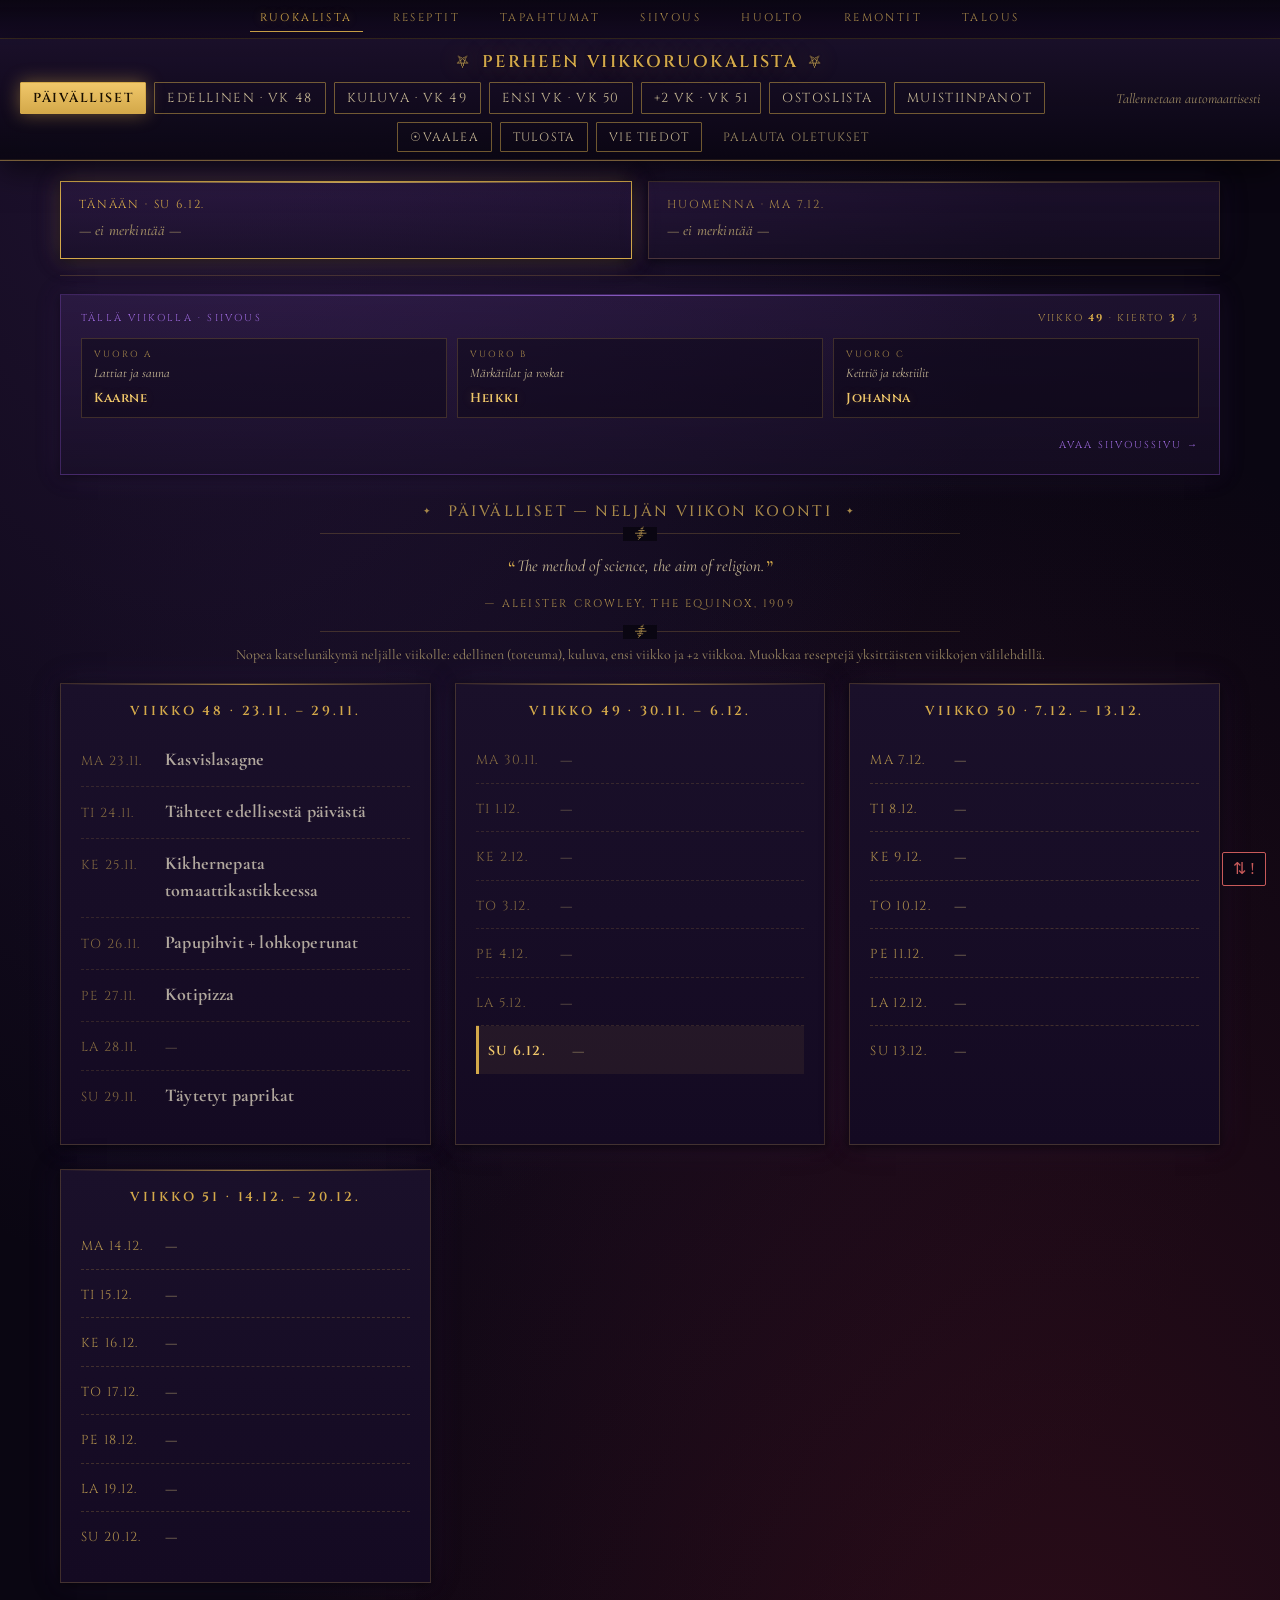
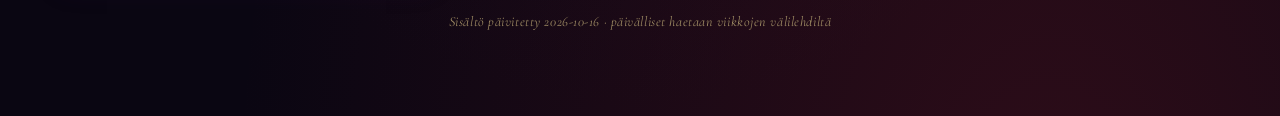
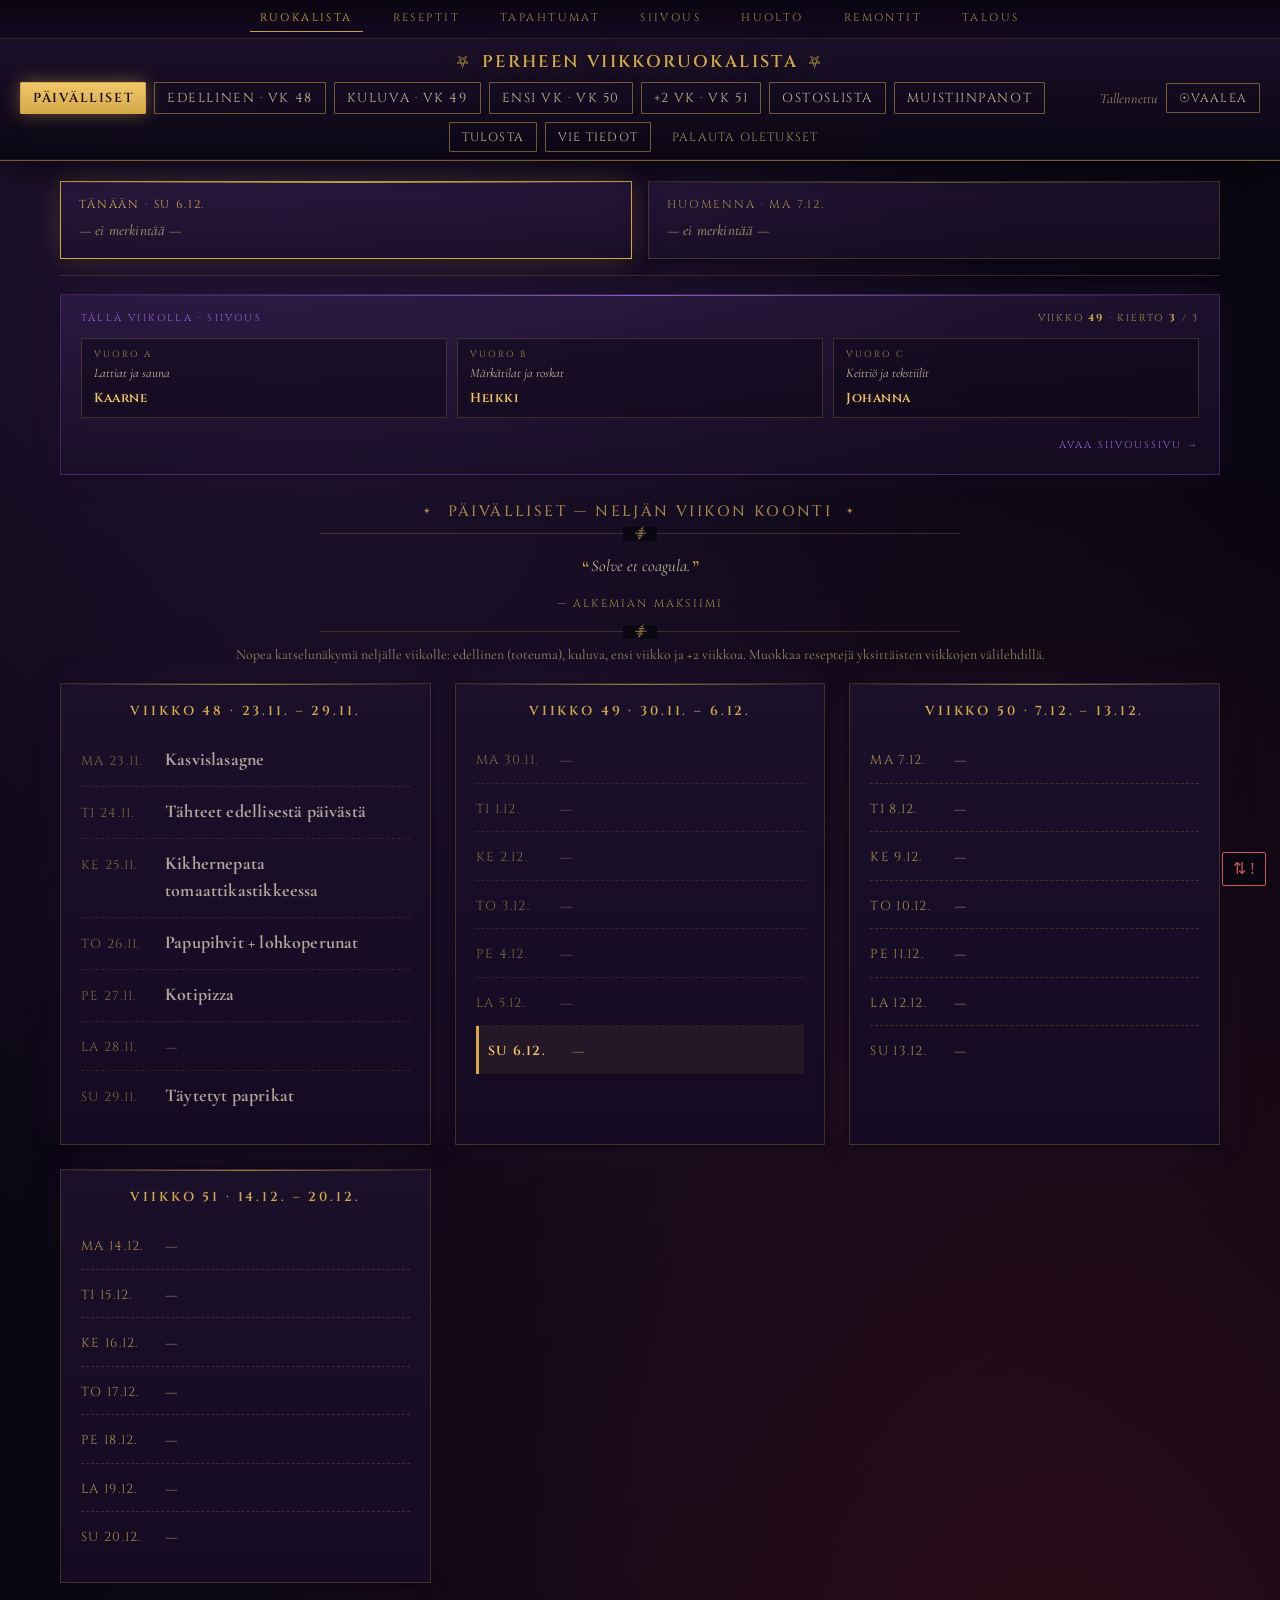
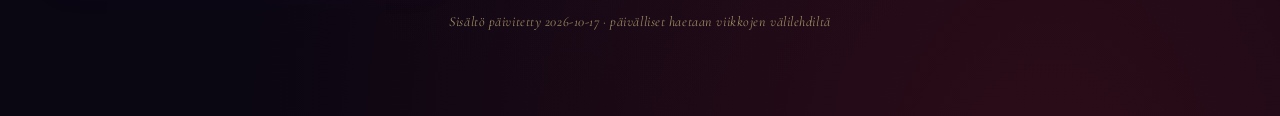
